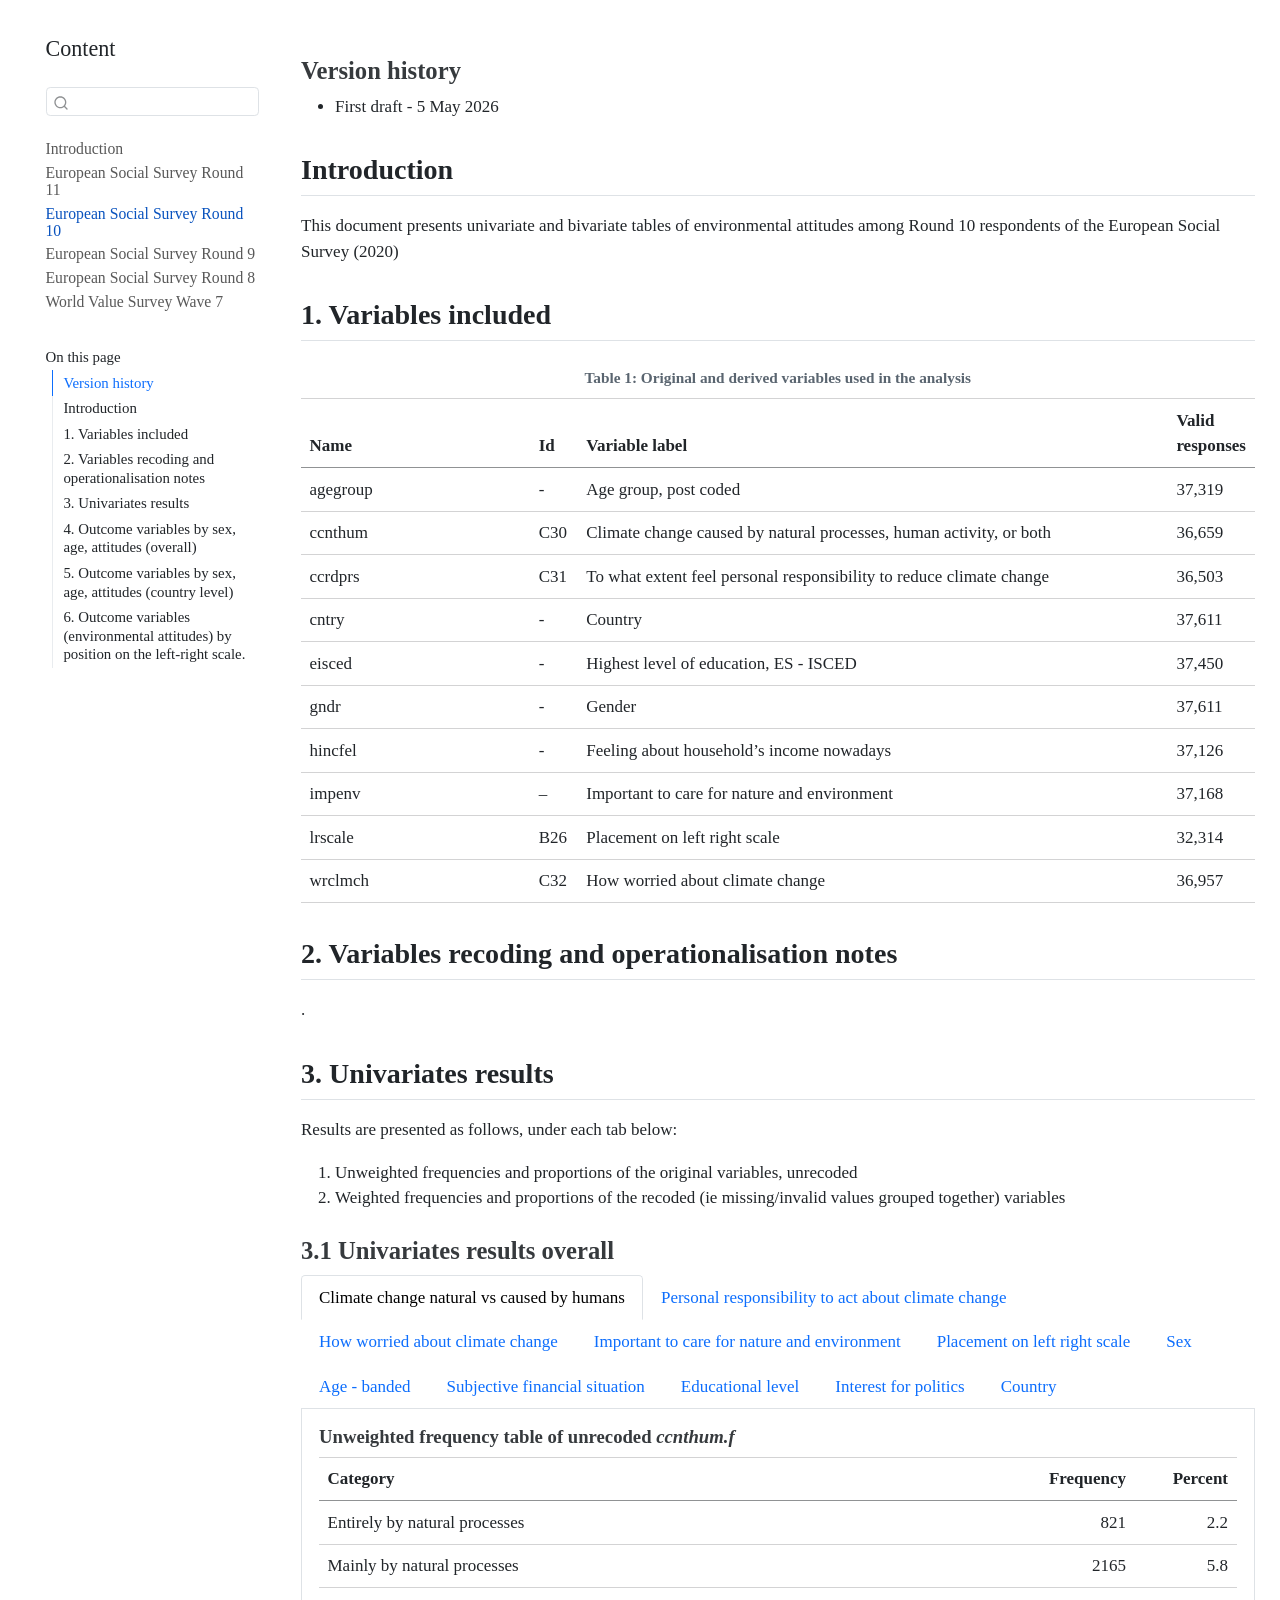
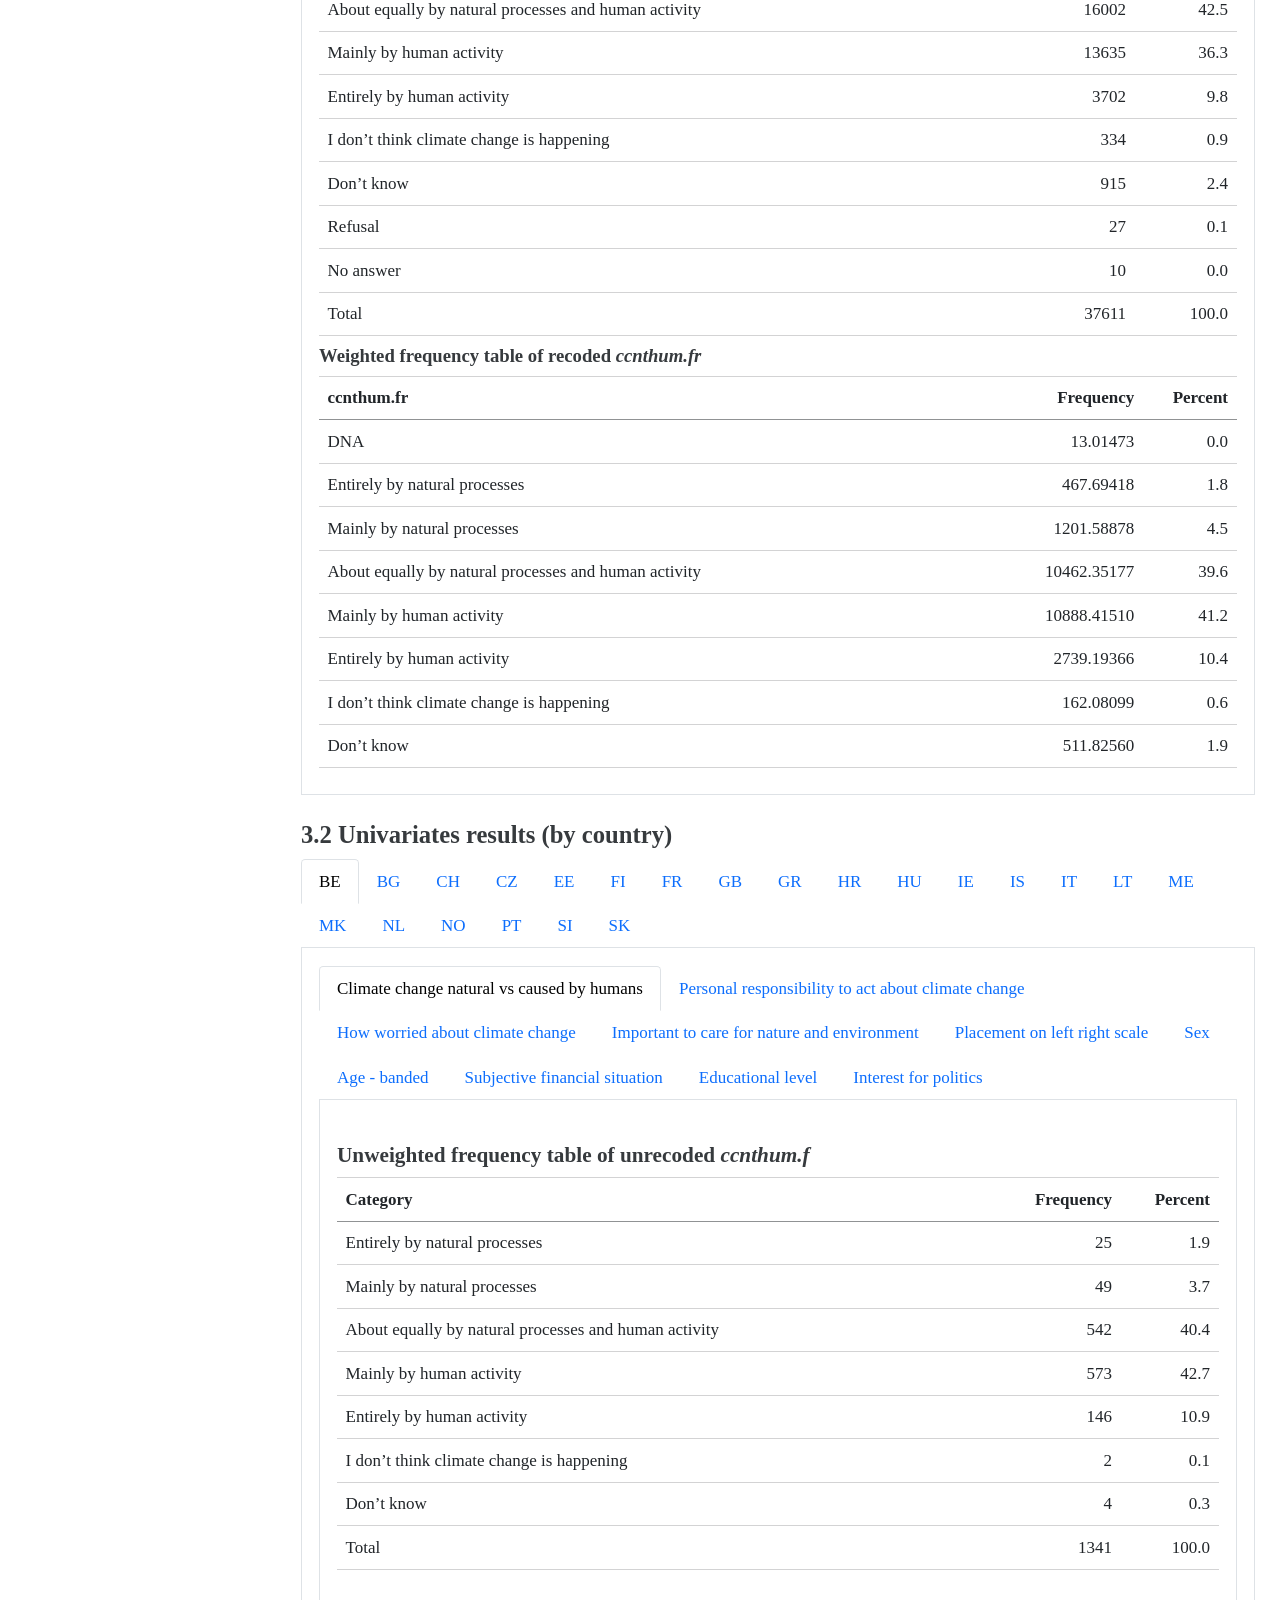
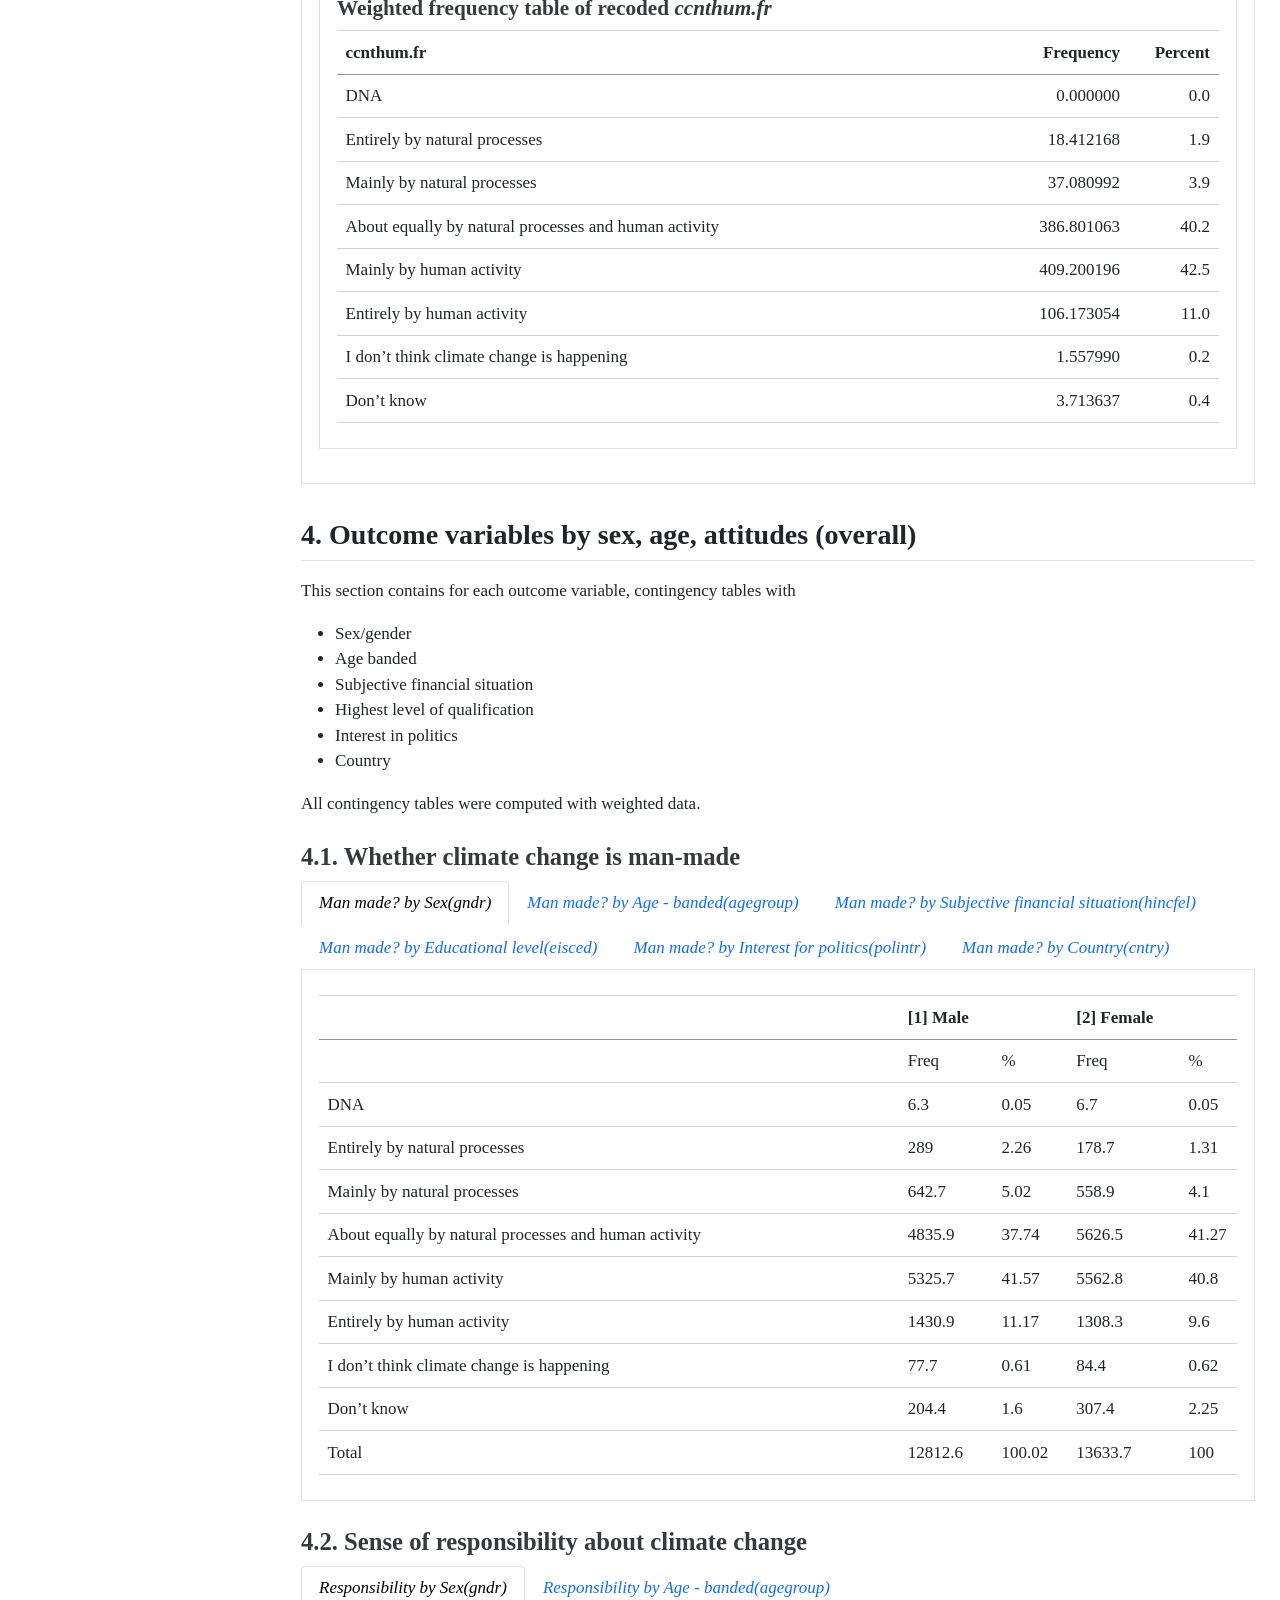
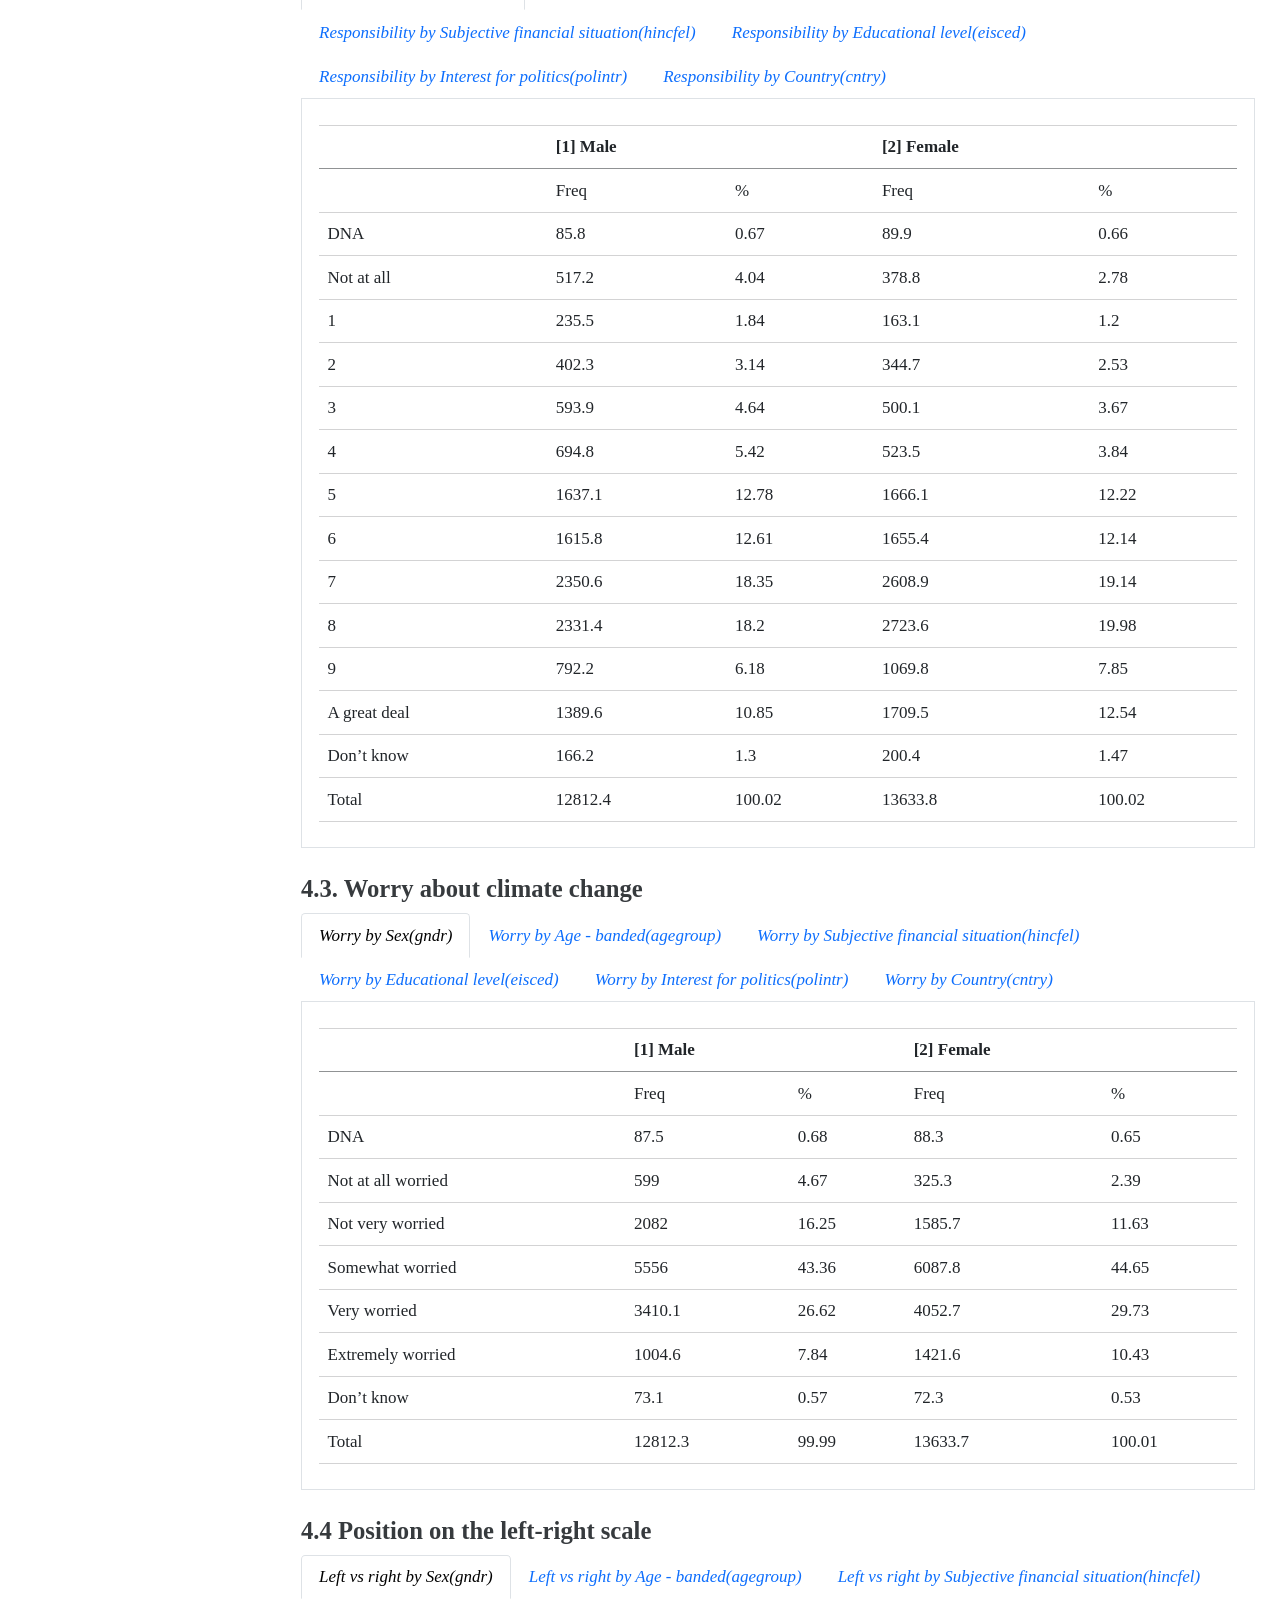
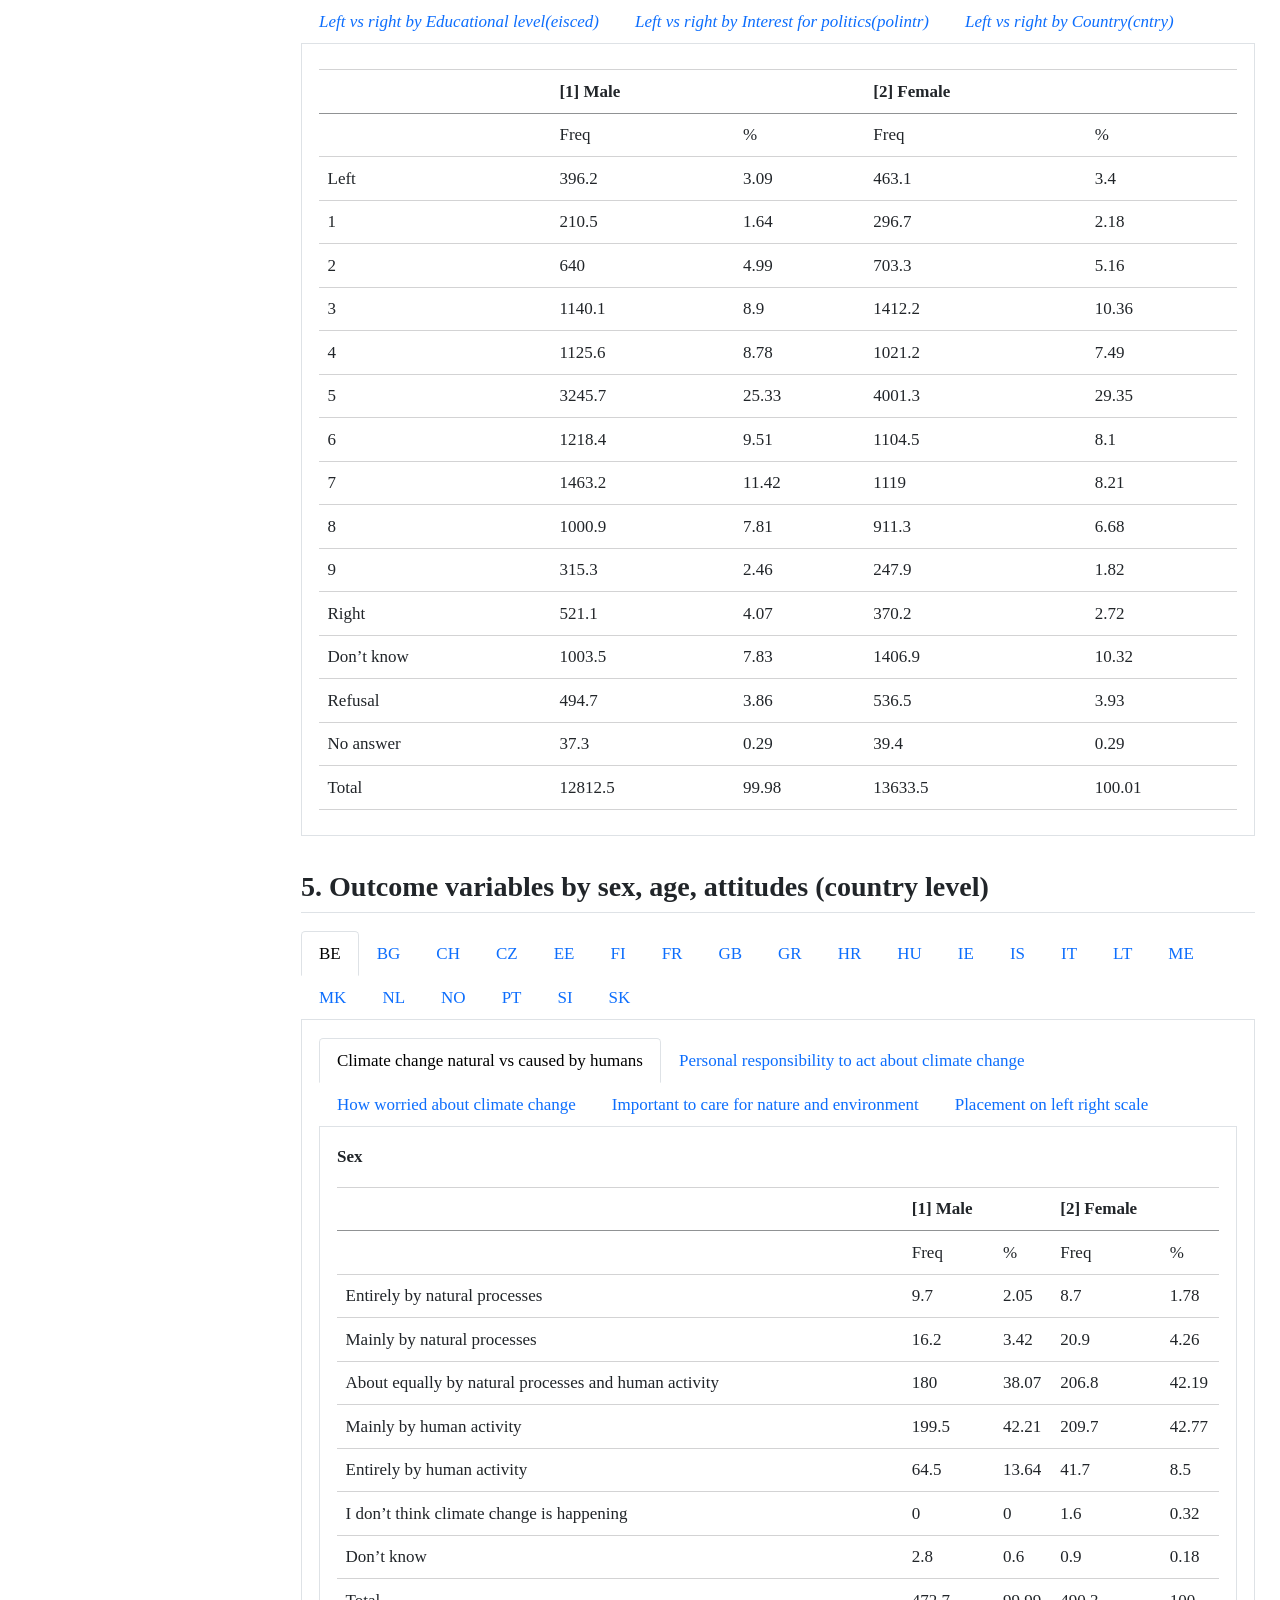
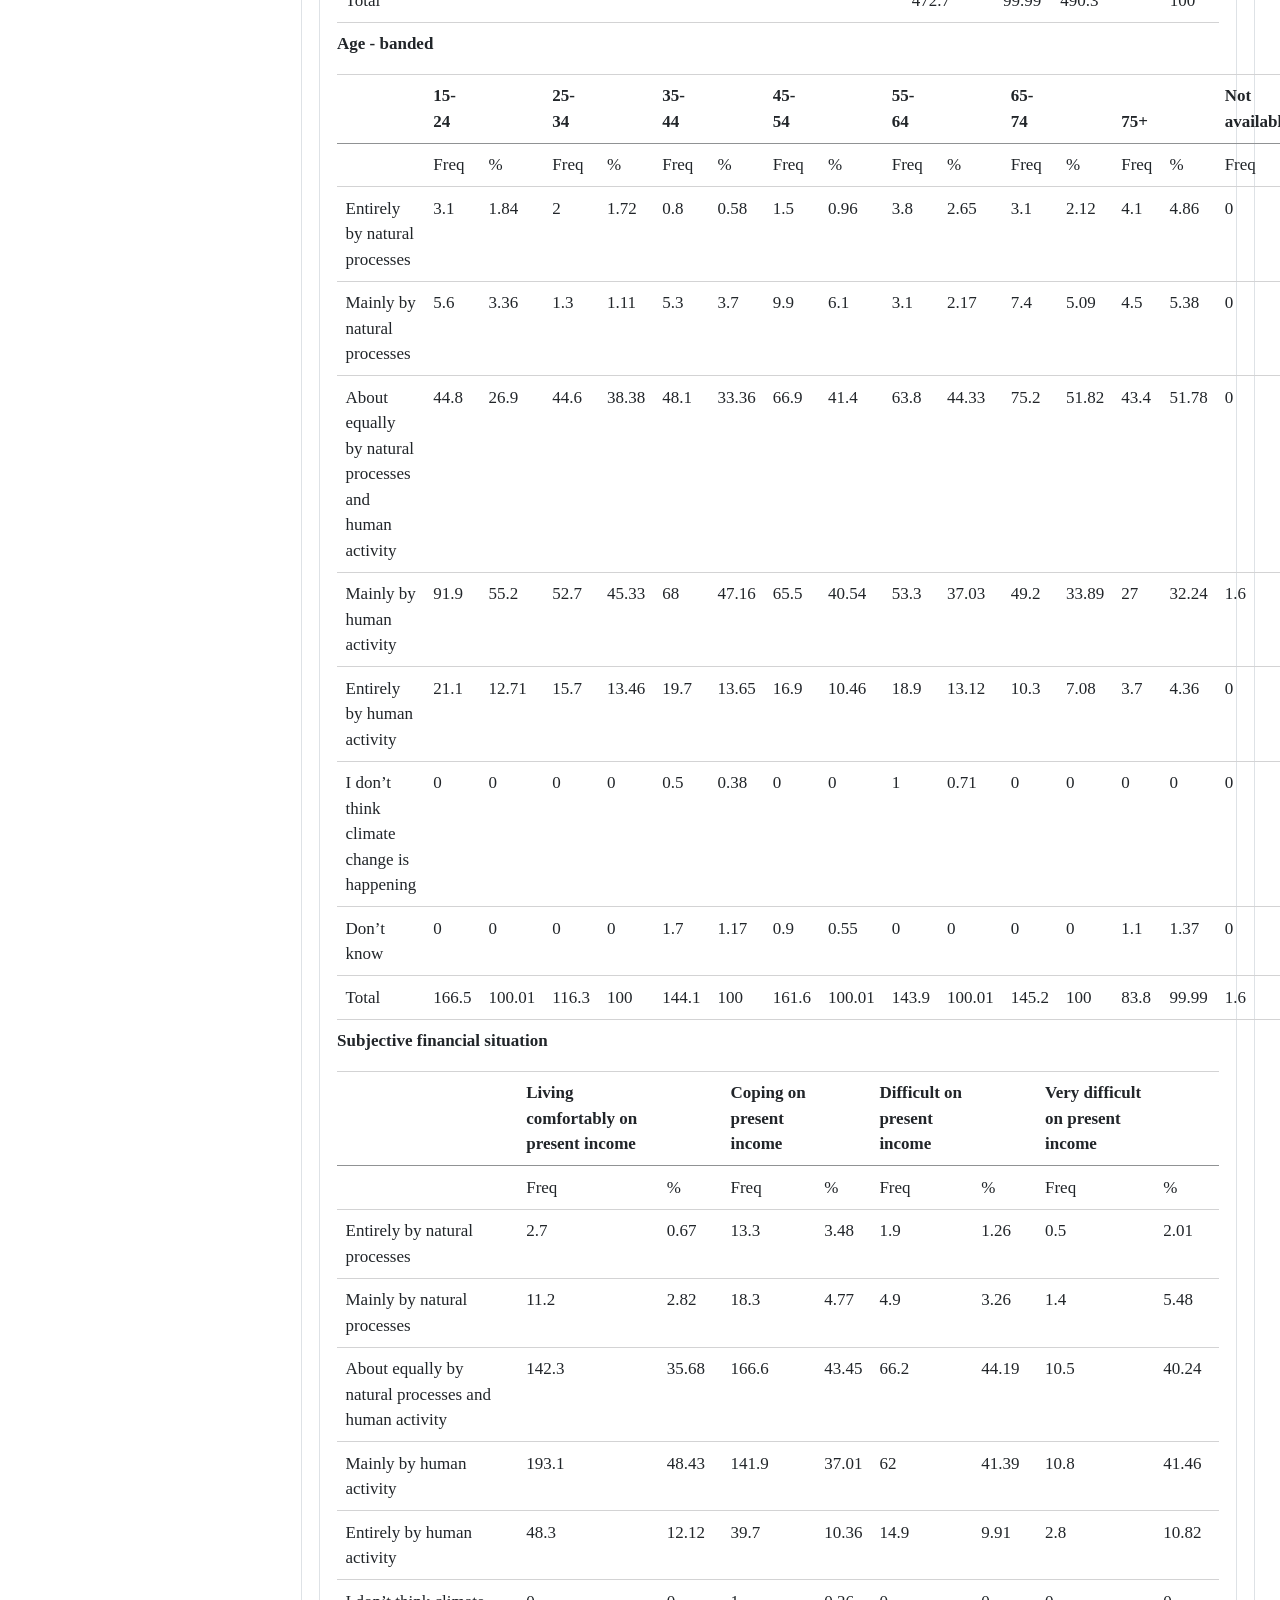
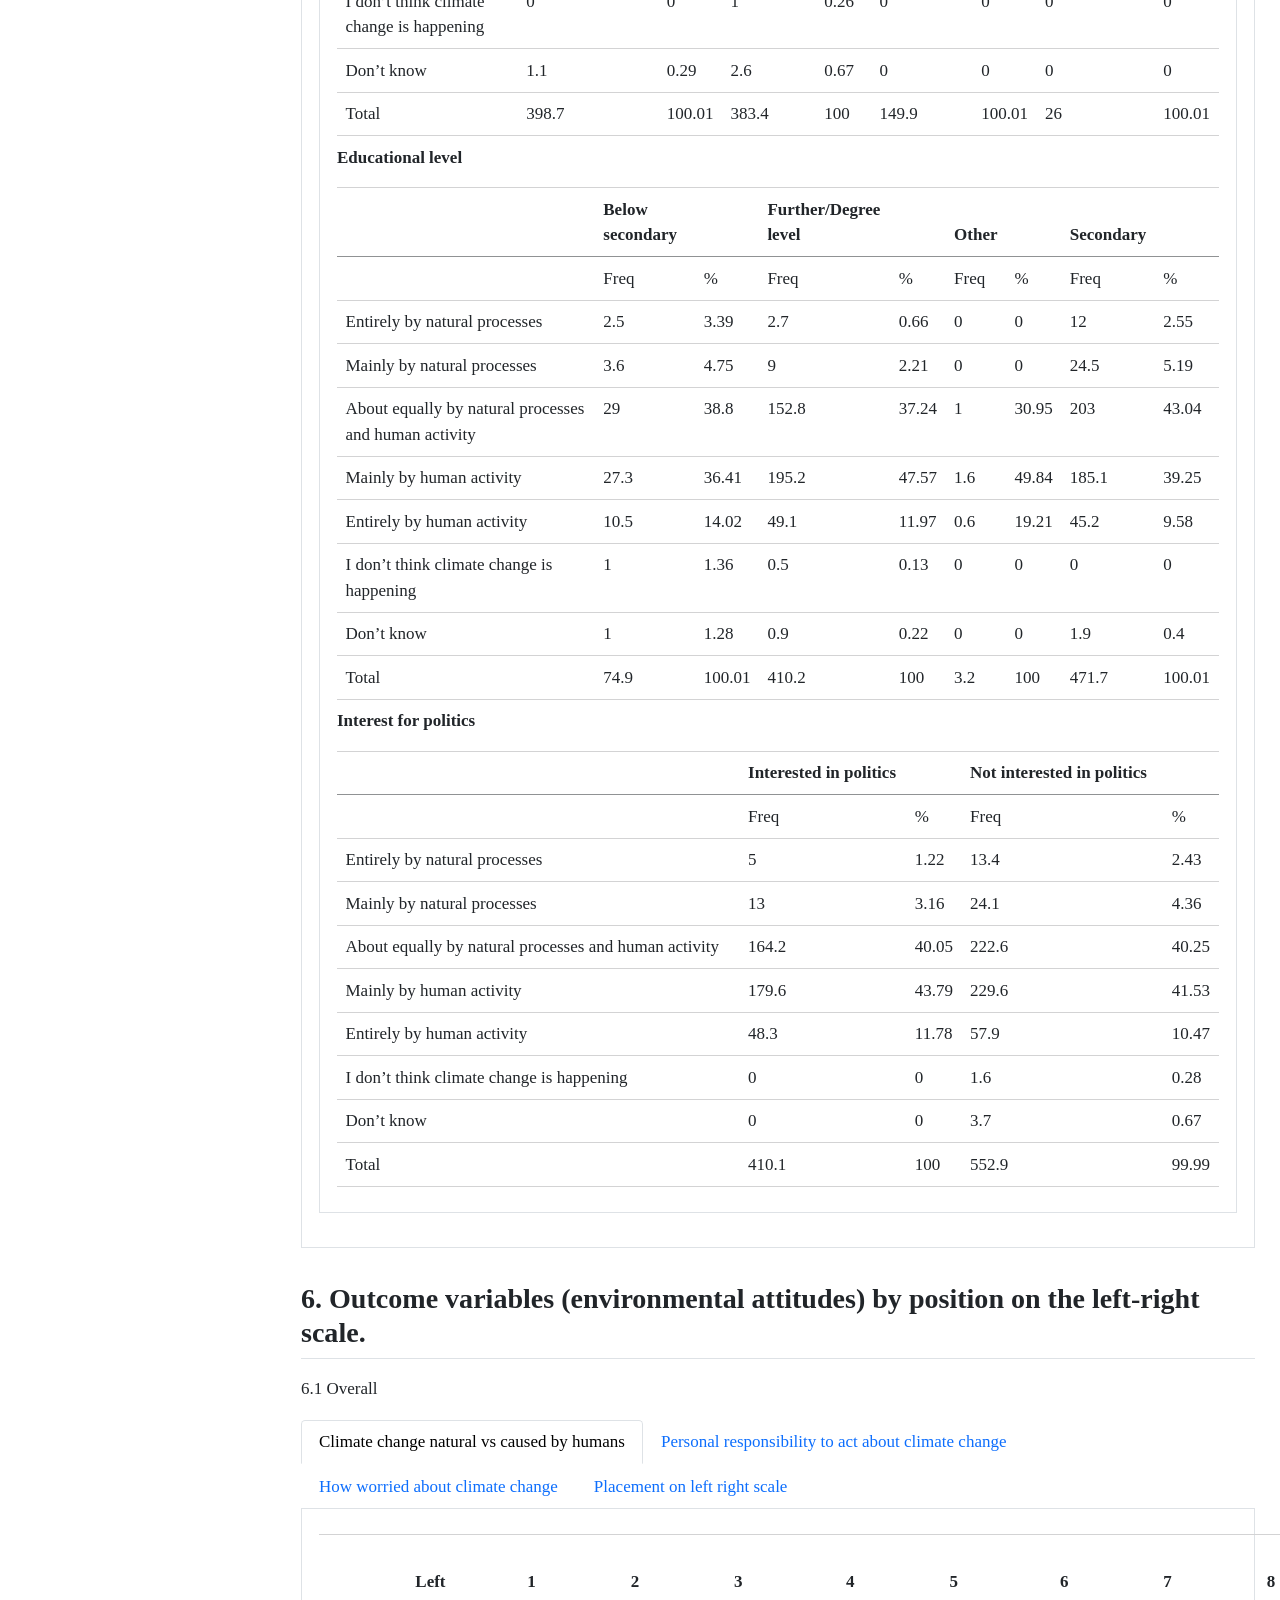
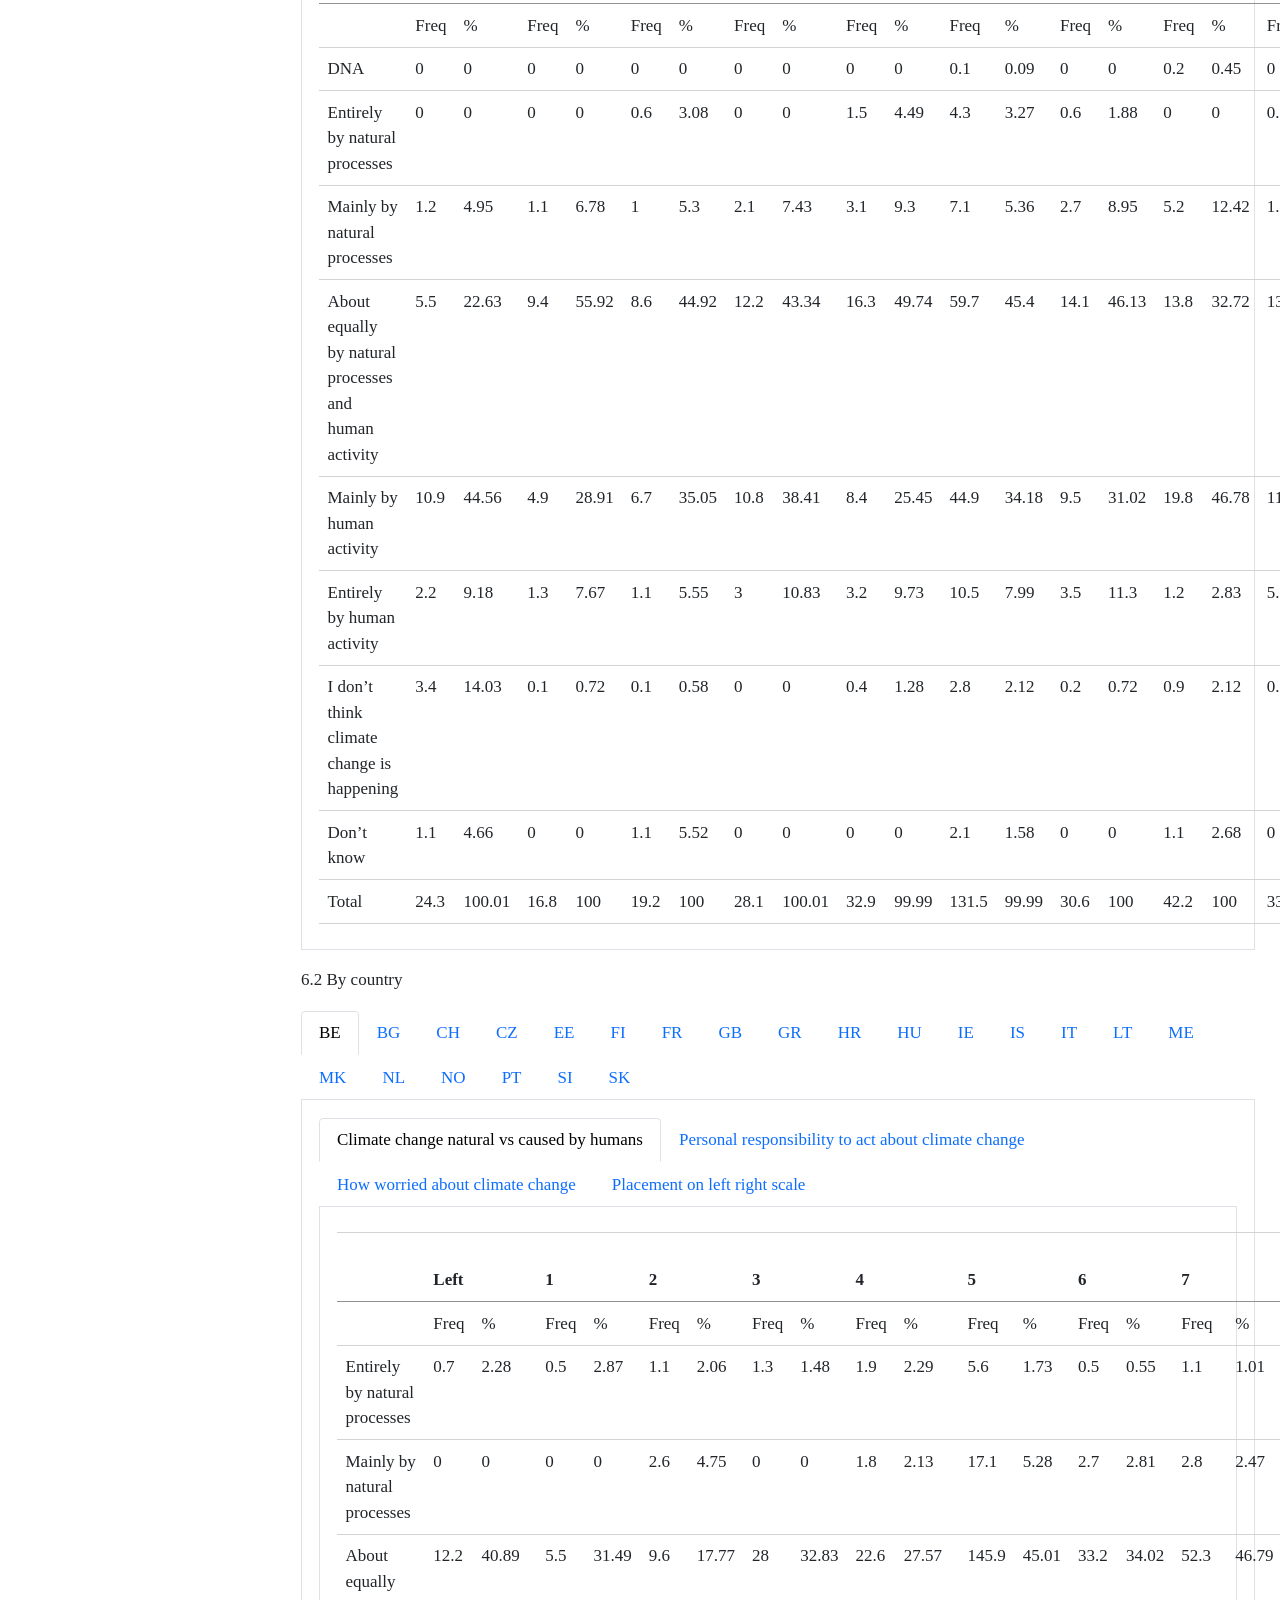
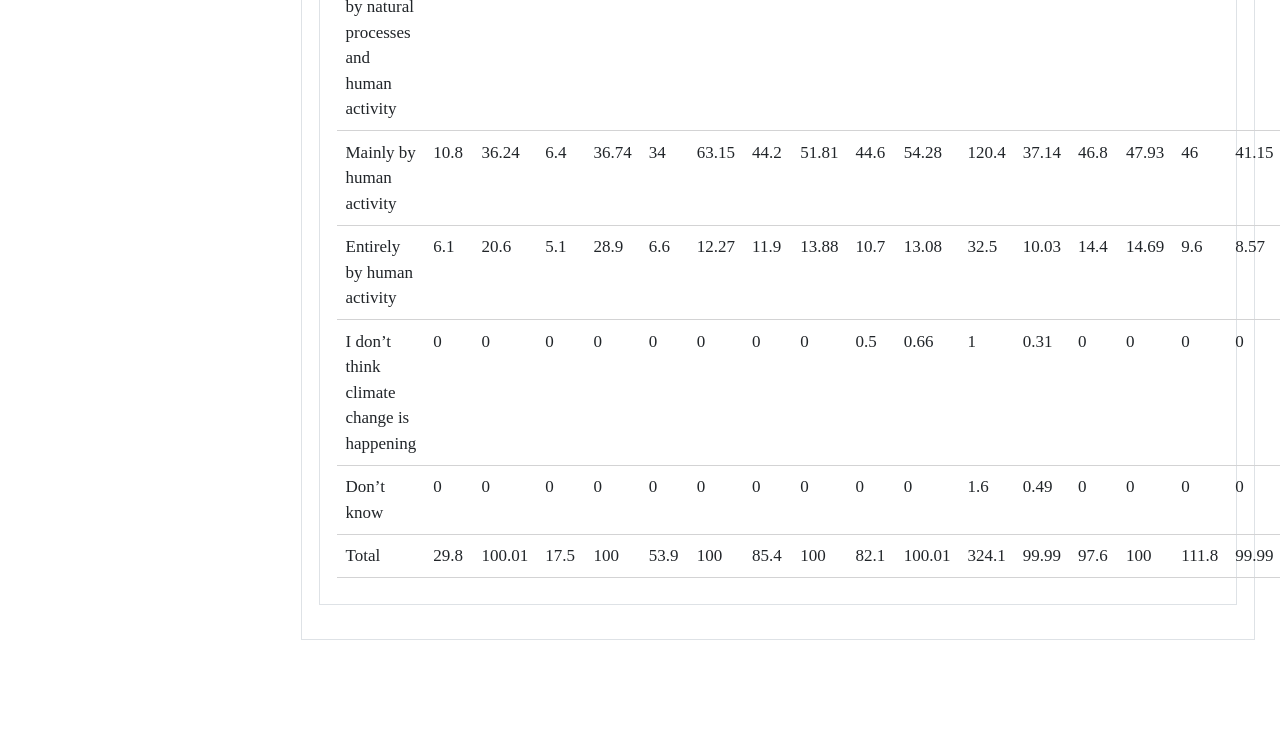
==== docs/ESS10.html @ 140e3fc5 "ESS r 8-10" ====
<!DOCTYPE html>
<html xmlns="http://www.w3.org/1999/xhtml" lang="en" xml:lang="en"><head>

<meta charset="utf-8">
<meta name="generator" content="quarto-1.8.27">

<meta name="viewport" content="width=device-width, initial-scale=1.0, user-scalable=yes">


<title>ess10 – Environmental attitudes   exploratory analysis</title>
<style>
code{white-space: pre-wrap;}
span.smallcaps{font-variant: small-caps;}
div.columns{display: flex; gap: min(4vw, 1.5em);}
div.column{flex: auto; overflow-x: auto;}
div.hanging-indent{margin-left: 1.5em; text-indent: -1.5em;}
ul.task-list{list-style: none;}
ul.task-list li input[type="checkbox"] {
width: 0.8em;
margin: 0 0.8em 0.2em -1em;  vertical-align: middle;
}
</style>


<script>const headroomChanged = new CustomEvent("quarto-hrChanged", {
  detail: {},
  bubbles: true,
  cancelable: false,
  composed: false,
});

const announceDismiss = () => {
  const annEl = window.document.getElementById("quarto-announcement");
  if (annEl) {
    annEl.remove();

    const annId = annEl.getAttribute("data-announcement-id");
    window.localStorage.setItem(`quarto-announce-${annId}`, "true");
  }
};

const announceRegister = () => {
  const annEl = window.document.getElementById("quarto-announcement");
  if (annEl) {
    const annId = annEl.getAttribute("data-announcement-id");
    const isDismissed =
      window.localStorage.getItem(`quarto-announce-${annId}`) || false;
    if (isDismissed) {
      announceDismiss();
      return;
    } else {
      annEl.classList.remove("hidden");
    }

    const actionEl = annEl.querySelector(".quarto-announcement-action");
    if (actionEl) {
      actionEl.addEventListener("click", function (e) {
        e.preventDefault();
        // Hide the bar immediately
        announceDismiss();
      });
    }
  }
};

window.document.addEventListener("DOMContentLoaded", function () {
  let init = false;

  announceRegister();

  // Manage the back to top button, if one is present.
  let lastScrollTop = window.pageYOffset || document.documentElement.scrollTop;
  const scrollDownBuffer = 5;
  const scrollUpBuffer = 35;
  const btn = document.getElementById("quarto-back-to-top");
  const hideBackToTop = () => {
    btn.style.display = "none";
  };
  const showBackToTop = () => {
    btn.style.display = "inline-block";
  };
  if (btn) {
    window.document.addEventListener(
      "scroll",
      function () {
        const currentScrollTop =
          window.pageYOffset || document.documentElement.scrollTop;

        // Shows and hides the button 'intelligently' as the user scrolls
        if (currentScrollTop - scrollDownBuffer > lastScrollTop) {
          hideBackToTop();
          lastScrollTop = currentScrollTop <= 0 ? 0 : currentScrollTop;
        } else if (currentScrollTop < lastScrollTop - scrollUpBuffer) {
          showBackToTop();
          lastScrollTop = currentScrollTop <= 0 ? 0 : currentScrollTop;
        }

        // Show the button at the bottom, hides it at the top
        if (currentScrollTop <= 0) {
          hideBackToTop();
        } else if (
          window.innerHeight + currentScrollTop >=
          document.body.offsetHeight
        ) {
          showBackToTop();
        }
      },
      false
    );
  }

  function throttle(func, wait) {
    var timeout;
    return function () {
      const context = this;
      const args = arguments;
      const later = function () {
        clearTimeout(timeout);
        timeout = null;
        func.apply(context, args);
      };

      if (!timeout) {
        timeout = setTimeout(later, wait);
      }
    };
  }

  function headerOffset() {
    // Set an offset if there is are fixed top navbar
    const headerEl = window.document.querySelector("header.fixed-top");
    if (headerEl) {
      return headerEl.clientHeight;
    } else {
      return 0;
    }
  }

  function footerOffset() {
    const footerEl = window.document.querySelector("footer.footer");
    if (footerEl) {
      return footerEl.clientHeight;
    } else {
      return 0;
    }
  }

  function dashboardOffset() {
    const dashboardNavEl = window.document.getElementById(
      "quarto-dashboard-header"
    );
    if (dashboardNavEl !== null) {
      return dashboardNavEl.clientHeight;
    } else {
      return 0;
    }
  }

  function updateDocumentOffsetWithoutAnimation() {
    updateDocumentOffset(false);
  }

  function updateDocumentOffset(animated) {
    // set body offset
    const topOffset = headerOffset();
    const bodyOffset = topOffset + footerOffset() + dashboardOffset();
    const bodyEl = window.document.body;
    bodyEl.setAttribute("data-bs-offset", topOffset);
    bodyEl.style.paddingTop = topOffset + "px";

    // deal with sidebar offsets
    const sidebars = window.document.querySelectorAll(
      ".sidebar, .headroom-target"
    );
    sidebars.forEach((sidebar) => {
      if (!animated) {
        sidebar.classList.add("notransition");
        // Remove the no transition class after the animation has time to complete
        setTimeout(function () {
          sidebar.classList.remove("notransition");
        }, 201);
      }

      if (window.Headroom && sidebar.classList.contains("sidebar-unpinned")) {
        sidebar.style.top = "0";
        sidebar.style.maxHeight = "100vh";
      } else {
        sidebar.style.top = topOffset + "px";
        sidebar.style.maxHeight = "calc(100vh - " + topOffset + "px)";
      }
    });

    // allow space for footer
    const mainContainer = window.document.querySelector(".quarto-container");
    if (mainContainer) {
      mainContainer.style.minHeight = "calc(100vh - " + bodyOffset + "px)";
    }

    // link offset
    let linkStyle = window.document.querySelector("#quarto-target-style");
    if (!linkStyle) {
      linkStyle = window.document.createElement("style");
      linkStyle.setAttribute("id", "quarto-target-style");
      window.document.head.appendChild(linkStyle);
    }
    while (linkStyle.firstChild) {
      linkStyle.removeChild(linkStyle.firstChild);
    }
    if (topOffset > 0) {
      linkStyle.appendChild(
        window.document.createTextNode(`
      section:target::before {
        content: "";
        display: block;
        height: ${topOffset}px;
        margin: -${topOffset}px 0 0;
      }`)
      );
    }
    if (init) {
      window.dispatchEvent(headroomChanged);
    }
    init = true;
  }

  // initialize headroom
  var header = window.document.querySelector("#quarto-header");
  if (header && window.Headroom) {
    const headroom = new window.Headroom(header, {
      tolerance: 5,
      onPin: function () {
        const sidebars = window.document.querySelectorAll(
          ".sidebar, .headroom-target"
        );
        sidebars.forEach((sidebar) => {
          sidebar.classList.remove("sidebar-unpinned");
        });
        updateDocumentOffset();
      },
      onUnpin: function () {
        const sidebars = window.document.querySelectorAll(
          ".sidebar, .headroom-target"
        );
        sidebars.forEach((sidebar) => {
          sidebar.classList.add("sidebar-unpinned");
        });
        updateDocumentOffset();
      },
    });
    headroom.init();

    let frozen = false;
    window.quartoToggleHeadroom = function () {
      if (frozen) {
        headroom.unfreeze();
        frozen = false;
      } else {
        headroom.freeze();
        frozen = true;
      }
    };
  }

  window.addEventListener(
    "hashchange",
    function (e) {
      if (
        getComputedStyle(document.documentElement).scrollBehavior !== "smooth"
      ) {
        window.scrollTo(0, window.pageYOffset - headerOffset());
      }
    },
    false
  );

  // Observe size changed for the header
  const headerEl = window.document.querySelector("header.fixed-top");
  if (headerEl && window.ResizeObserver) {
    const observer = new window.ResizeObserver(() => {
      setTimeout(updateDocumentOffsetWithoutAnimation, 0);
    });
    observer.observe(headerEl, {
      attributes: true,
      childList: true,
      characterData: true,
    });
  } else {
    window.addEventListener(
      "resize",
      throttle(updateDocumentOffsetWithoutAnimation, 50)
    );
  }
  setTimeout(updateDocumentOffsetWithoutAnimation, 250);

  // fixup index.html links if we aren't on the filesystem
  if (window.location.protocol !== "file:") {
    const links = window.document.querySelectorAll("a");
    for (let i = 0; i < links.length; i++) {
      if (links[i].href) {
        links[i].dataset.originalHref = links[i].href;
        links[i].href = links[i].href.replace(/\/index\.html/, "/");
      }
    }

    // Fixup any sharing links that require urls
    // Append url to any sharing urls
    const sharingLinks = window.document.querySelectorAll(
      "a.sidebar-tools-main-item, a.quarto-navigation-tool, a.quarto-navbar-tools, a.quarto-navbar-tools-item"
    );
    for (let i = 0; i < sharingLinks.length; i++) {
      const sharingLink = sharingLinks[i];
      const href = sharingLink.getAttribute("href");
      if (href) {
        sharingLink.setAttribute(
          "href",
          href.replace("|url|", window.location.href)
        );
      }
    }

    // Scroll the active navigation item into view, if necessary
    const navSidebar = window.document.querySelector("nav#quarto-sidebar");
    if (navSidebar) {
      // Find the active item
      const activeItem = navSidebar.querySelector("li.sidebar-item a.active");
      if (activeItem) {
        // Wait for the scroll height and height to resolve by observing size changes on the
        // nav element that is scrollable
        const resizeObserver = new ResizeObserver((_entries) => {
          // The bottom of the element
          const elBottom = activeItem.offsetTop;
          const viewBottom = navSidebar.scrollTop + navSidebar.clientHeight;

          // The element height and scroll height are the same, then we are still loading
          if (viewBottom !== navSidebar.scrollHeight) {
            // Determine if the item isn't visible and scroll to it
            if (elBottom >= viewBottom) {
              navSidebar.scrollTop = elBottom;
            }

            // stop observing now since we've completed the scroll
            resizeObserver.unobserve(navSidebar);
          }
        });
        resizeObserver.observe(navSidebar);
      }
    }
  }
});
</script>
<script>/*!
 * headroom.js v0.12.0 - Give your page some headroom. Hide your header until you need it
 * Copyright (c) 2020 Nick Williams - http://wicky.nillia.ms/headroom.js
 * License: MIT
 */

!function(t,n){"object"==typeof exports&&"undefined"!=typeof module?module.exports=n():"function"==typeof define&&define.amd?define(n):(t=t||self).Headroom=n()}(this,function(){"use strict";function t(){return"undefined"!=typeof window}function d(t){return function(t){return t&&t.document&&function(t){return 9===t.nodeType}(t.document)}(t)?function(t){var n=t.document,o=n.body,s=n.documentElement;return{scrollHeight:function(){return Math.max(o.scrollHeight,s.scrollHeight,o.offsetHeight,s.offsetHeight,o.clientHeight,s.clientHeight)},height:function(){return t.innerHeight||s.clientHeight||o.clientHeight},scrollY:function(){return void 0!==t.pageYOffset?t.pageYOffset:(s||o.parentNode||o).scrollTop}}}(t):function(t){return{scrollHeight:function(){return Math.max(t.scrollHeight,t.offsetHeight,t.clientHeight)},height:function(){return Math.max(t.offsetHeight,t.clientHeight)},scrollY:function(){return t.scrollTop}}}(t)}function n(t,s,e){var n,o=function(){var n=!1;try{var t={get passive(){n=!0}};window.addEventListener("test",t,t),window.removeEventListener("test",t,t)}catch(t){n=!1}return n}(),i=!1,r=d(t),l=r.scrollY(),a={};function c(){var t=Math.round(r.scrollY()),n=r.height(),o=r.scrollHeight();a.scrollY=t,a.lastScrollY=l,a.direction=l<t?"down":"up",a.distance=Math.abs(t-l),a.isOutOfBounds=t<0||o<t+n,a.top=t<=s.offset[a.direction],a.bottom=o<=t+n,a.toleranceExceeded=a.distance>s.tolerance[a.direction],e(a),l=t,i=!1}function h(){i||(i=!0,n=requestAnimationFrame(c))}var u=!!o&&{passive:!0,capture:!1};return t.addEventListener("scroll",h,u),c(),{destroy:function(){cancelAnimationFrame(n),t.removeEventListener("scroll",h,u)}}}function o(t){return t===Object(t)?t:{down:t,up:t}}function s(t,n){n=n||{},Object.assign(this,s.options,n),this.classes=Object.assign({},s.options.classes,n.classes),this.elem=t,this.tolerance=o(this.tolerance),this.offset=o(this.offset),this.initialised=!1,this.frozen=!1}return s.prototype={constructor:s,init:function(){return s.cutsTheMustard&&!this.initialised&&(this.addClass("initial"),this.initialised=!0,setTimeout(function(t){t.scrollTracker=n(t.scroller,{offset:t.offset,tolerance:t.tolerance},t.update.bind(t))},100,this)),this},destroy:function(){this.initialised=!1,Object.keys(this.classes).forEach(this.removeClass,this),this.scrollTracker.destroy()},unpin:function(){!this.hasClass("pinned")&&this.hasClass("unpinned")||(this.addClass("unpinned"),this.removeClass("pinned"),this.onUnpin&&this.onUnpin.call(this))},pin:function(){this.hasClass("unpinned")&&(this.addClass("pinned"),this.removeClass("unpinned"),this.onPin&&this.onPin.call(this))},freeze:function(){this.frozen=!0,this.addClass("frozen")},unfreeze:function(){this.frozen=!1,this.removeClass("frozen")},top:function(){this.hasClass("top")||(this.addClass("top"),this.removeClass("notTop"),this.onTop&&this.onTop.call(this))},notTop:function(){this.hasClass("notTop")||(this.addClass("notTop"),this.removeClass("top"),this.onNotTop&&this.onNotTop.call(this))},bottom:function(){this.hasClass("bottom")||(this.addClass("bottom"),this.removeClass("notBottom"),this.onBottom&&this.onBottom.call(this))},notBottom:function(){this.hasClass("notBottom")||(this.addClass("notBottom"),this.removeClass("bottom"),this.onNotBottom&&this.onNotBottom.call(this))},shouldUnpin:function(t){return"down"===t.direction&&!t.top&&t.toleranceExceeded},shouldPin:function(t){return"up"===t.direction&&t.toleranceExceeded||t.top},addClass:function(t){this.elem.classList.add.apply(this.elem.classList,this.classes[t].split(" "))},removeClass:function(t){this.elem.classList.remove.apply(this.elem.classList,this.classes[t].split(" "))},hasClass:function(t){return this.classes[t].split(" ").every(function(t){return this.classList.contains(t)},this.elem)},update:function(t){t.isOutOfBounds||!0!==this.frozen&&(t.top?this.top():this.notTop(),t.bottom?this.bottom():this.notBottom(),this.shouldUnpin(t)?this.unpin():this.shouldPin(t)&&this.pin())}},s.options={tolerance:{up:0,down:0},offset:0,scroller:t()?window:null,classes:{frozen:"headroom--frozen",pinned:"headroom--pinned",unpinned:"headroom--unpinned",top:"headroom--top",notTop:"headroom--not-top",bottom:"headroom--bottom",notBottom:"headroom--not-bottom",initial:"headroom"}},s.cutsTheMustard=!!(t()&&function(){}.bind&&"classList"in document.documentElement&&Object.assign&&Object.keys&&requestAnimationFrame),s});
</script>
<script>/*!
 * clipboard.js v2.0.11
 * https://clipboardjs.com/
 *
 * Licensed MIT © Zeno Rocha
 */
!function(t,e){"object"==typeof exports&&"object"==typeof module?module.exports=e():"function"==typeof define&&define.amd?define([],e):"object"==typeof exports?exports.ClipboardJS=e():t.ClipboardJS=e()}(this,function(){return n={686:function(t,e,n){"use strict";n.d(e,{default:function(){return b}});var e=n(279),i=n.n(e),e=n(370),u=n.n(e),e=n(817),r=n.n(e);function c(t){try{return document.execCommand(t)}catch(t){return}}var a=function(t){t=r()(t);return c("cut"),t};function o(t,e){var n,o,t=(n=t,o="rtl"===document.documentElement.getAttribute("dir"),(t=document.createElement("textarea")).style.fontSize="12pt",t.style.border="0",t.style.padding="0",t.style.margin="0",t.style.position="absolute",t.style[o?"right":"left"]="-9999px",o=window.pageYOffset||document.documentElement.scrollTop,t.style.top="".concat(o,"px"),t.setAttribute("readonly",""),t.value=n,t);return e.container.appendChild(t),e=r()(t),c("copy"),t.remove(),e}var f=function(t){var e=1<arguments.length&&void 0!==arguments[1]?arguments[1]:{container:document.body},n="";return"string"==typeof t?n=o(t,e):t instanceof HTMLInputElement&&!["text","search","url","tel","password"].includes(null==t?void 0:t.type)?n=o(t.value,e):(n=r()(t),c("copy")),n};function l(t){return(l="function"==typeof Symbol&&"symbol"==typeof Symbol.iterator?function(t){return typeof t}:function(t){return t&&"function"==typeof Symbol&&t.constructor===Symbol&&t!==Symbol.prototype?"symbol":typeof t})(t)}var s=function(){var t=0<arguments.length&&void 0!==arguments[0]?arguments[0]:{},e=t.action,n=void 0===e?"copy":e,o=t.container,e=t.target,t=t.text;if("copy"!==n&&"cut"!==n)throw new Error('Invalid "action" value, use either "copy" or "cut"');if(void 0!==e){if(!e||"object"!==l(e)||1!==e.nodeType)throw new Error('Invalid "target" value, use a valid Element');if("copy"===n&&e.hasAttribute("disabled"))throw new Error('Invalid "target" attribute. Please use "readonly" instead of "disabled" attribute');if("cut"===n&&(e.hasAttribute("readonly")||e.hasAttribute("disabled")))throw new Error('Invalid "target" attribute. You can\'t cut text from elements with "readonly" or "disabled" attributes')}return t?f(t,{container:o}):e?"cut"===n?a(e):f(e,{container:o}):void 0};function p(t){return(p="function"==typeof Symbol&&"symbol"==typeof Symbol.iterator?function(t){return typeof t}:function(t){return t&&"function"==typeof Symbol&&t.constructor===Symbol&&t!==Symbol.prototype?"symbol":typeof t})(t)}function d(t,e){for(var n=0;n<e.length;n++){var o=e[n];o.enumerable=o.enumerable||!1,o.configurable=!0,"value"in o&&(o.writable=!0),Object.defineProperty(t,o.key,o)}}function y(t,e){return(y=Object.setPrototypeOf||function(t,e){return t.__proto__=e,t})(t,e)}function h(n){var o=function(){if("undefined"==typeof Reflect||!Reflect.construct)return!1;if(Reflect.construct.sham)return!1;if("function"==typeof Proxy)return!0;try{return Date.prototype.toString.call(Reflect.construct(Date,[],function(){})),!0}catch(t){return!1}}();return function(){var t,e=v(n);return t=o?(t=v(this).constructor,Reflect.construct(e,arguments,t)):e.apply(this,arguments),e=this,!(t=t)||"object"!==p(t)&&"function"!=typeof t?function(t){if(void 0!==t)return t;throw new ReferenceError("this hasn't been initialised - super() hasn't been called")}(e):t}}function v(t){return(v=Object.setPrototypeOf?Object.getPrototypeOf:function(t){return t.__proto__||Object.getPrototypeOf(t)})(t)}function m(t,e){t="data-clipboard-".concat(t);if(e.hasAttribute(t))return e.getAttribute(t)}var b=function(){!function(t,e){if("function"!=typeof e&&null!==e)throw new TypeError("Super expression must either be null or a function");t.prototype=Object.create(e&&e.prototype,{constructor:{value:t,writable:!0,configurable:!0}}),e&&y(t,e)}(r,i());var t,e,n,o=h(r);function r(t,e){var n;return function(t){if(!(t instanceof r))throw new TypeError("Cannot call a class as a function")}(this),(n=o.call(this)).resolveOptions(e),n.listenClick(t),n}return t=r,n=[{key:"copy",value:function(t){var e=1<arguments.length&&void 0!==arguments[1]?arguments[1]:{container:document.body};return f(t,e)}},{key:"cut",value:function(t){return a(t)}},{key:"isSupported",value:function(){var t=0<arguments.length&&void 0!==arguments[0]?arguments[0]:["copy","cut"],t="string"==typeof t?[t]:t,e=!!document.queryCommandSupported;return t.forEach(function(t){e=e&&!!document.queryCommandSupported(t)}),e}}],(e=[{key:"resolveOptions",value:function(){var t=0<arguments.length&&void 0!==arguments[0]?arguments[0]:{};this.action="function"==typeof t.action?t.action:this.defaultAction,this.target="function"==typeof t.target?t.target:this.defaultTarget,this.text="function"==typeof t.text?t.text:this.defaultText,this.container="object"===p(t.container)?t.container:document.body}},{key:"listenClick",value:function(t){var e=this;this.listener=u()(t,"click",function(t){return e.onClick(t)})}},{key:"onClick",value:function(t){var e=t.delegateTarget||t.currentTarget,n=this.action(e)||"copy",t=s({action:n,container:this.container,target:this.target(e),text:this.text(e)});this.emit(t?"success":"error",{action:n,text:t,trigger:e,clearSelection:function(){e&&e.focus(),window.getSelection().removeAllRanges()}})}},{key:"defaultAction",value:function(t){return m("action",t)}},{key:"defaultTarget",value:function(t){t=m("target",t);if(t)return document.querySelector(t)}},{key:"defaultText",value:function(t){return m("text",t)}},{key:"destroy",value:function(){this.listener.destroy()}}])&&d(t.prototype,e),n&&d(t,n),r}()},828:function(t){var e;"undefined"==typeof Element||Element.prototype.matches||((e=Element.prototype).matches=e.matchesSelector||e.mozMatchesSelector||e.msMatchesSelector||e.oMatchesSelector||e.webkitMatchesSelector),t.exports=function(t,e){for(;t&&9!==t.nodeType;){if("function"==typeof t.matches&&t.matches(e))return t;t=t.parentNode}}},438:function(t,e,n){var u=n(828);function i(t,e,n,o,r){var i=function(e,n,t,o){return function(t){t.delegateTarget=u(t.target,n),t.delegateTarget&&o.call(e,t)}}.apply(this,arguments);return t.addEventListener(n,i,r),{destroy:function(){t.removeEventListener(n,i,r)}}}t.exports=function(t,e,n,o,r){return"function"==typeof t.addEventListener?i.apply(null,arguments):"function"==typeof n?i.bind(null,document).apply(null,arguments):("string"==typeof t&&(t=document.querySelectorAll(t)),Array.prototype.map.call(t,function(t){return i(t,e,n,o,r)}))}},879:function(t,n){n.node=function(t){return void 0!==t&&t instanceof HTMLElement&&1===t.nodeType},n.nodeList=function(t){var e=Object.prototype.toString.call(t);return void 0!==t&&("[object NodeList]"===e||"[object HTMLCollection]"===e)&&"length"in t&&(0===t.length||n.node(t[0]))},n.string=function(t){return"string"==typeof t||t instanceof String},n.fn=function(t){return"[object Function]"===Object.prototype.toString.call(t)}},370:function(t,e,n){var f=n(879),l=n(438);t.exports=function(t,e,n){if(!t&&!e&&!n)throw new Error("Missing required arguments");if(!f.string(e))throw new TypeError("Second argument must be a String");if(!f.fn(n))throw new TypeError("Third argument must be a Function");if(f.node(t))return c=e,a=n,(u=t).addEventListener(c,a),{destroy:function(){u.removeEventListener(c,a)}};if(f.nodeList(t))return o=t,r=e,i=n,Array.prototype.forEach.call(o,function(t){t.addEventListener(r,i)}),{destroy:function(){Array.prototype.forEach.call(o,function(t){t.removeEventListener(r,i)})}};if(f.string(t))return t=t,e=e,n=n,l(document.body,t,e,n);throw new TypeError("First argument must be a String, HTMLElement, HTMLCollection, or NodeList");var o,r,i,u,c,a}},817:function(t){t.exports=function(t){var e,n="SELECT"===t.nodeName?(t.focus(),t.value):"INPUT"===t.nodeName||"TEXTAREA"===t.nodeName?((e=t.hasAttribute("readonly"))||t.setAttribute("readonly",""),t.select(),t.setSelectionRange(0,t.value.length),e||t.removeAttribute("readonly"),t.value):(t.hasAttribute("contenteditable")&&t.focus(),n=window.getSelection(),(e=document.createRange()).selectNodeContents(t),n.removeAllRanges(),n.addRange(e),n.toString());return n}},279:function(t){function e(){}e.prototype={on:function(t,e,n){var o=this.e||(this.e={});return(o[t]||(o[t]=[])).push({fn:e,ctx:n}),this},once:function(t,e,n){var o=this;function r(){o.off(t,r),e.apply(n,arguments)}return r._=e,this.on(t,r,n)},emit:function(t){for(var e=[].slice.call(arguments,1),n=((this.e||(this.e={}))[t]||[]).slice(),o=0,r=n.length;o<r;o++)n[o].fn.apply(n[o].ctx,e);return this},off:function(t,e){var n=this.e||(this.e={}),o=n[t],r=[];if(o&&e)for(var i=0,u=o.length;i<u;i++)o[i].fn!==e&&o[i].fn._!==e&&r.push(o[i]);return r.length?n[t]=r:delete n[t],this}},t.exports=e,t.exports.TinyEmitter=e}},r={},o.n=function(t){var e=t&&t.__esModule?function(){return t.default}:function(){return t};return o.d(e,{a:e}),e},o.d=function(t,e){for(var n in e)o.o(e,n)&&!o.o(t,n)&&Object.defineProperty(t,n,{enumerable:!0,get:e[n]})},o.o=function(t,e){return Object.prototype.hasOwnProperty.call(t,e)},o(686).default;function o(t){if(r[t])return r[t].exports;var e=r[t]={exports:{}};return n[t](e,e.exports,o),e.exports}var n,r});</script>
<script>/*! @algolia/autocomplete-js 1.19.1 | MIT License | © Algolia, Inc. and contributors | https://github.com/algolia/autocomplete */
!function(e,t){"object"==typeof exports&&"undefined"!=typeof module?t(exports):"function"==typeof define&&define.amd?define(["exports"],t):t((e="undefined"!=typeof globalThis?globalThis:e||self)["@algolia/autocomplete-js"]={})}(this,(function(e){"use strict";function t(e,t){var n=Object.keys(e);if(Object.getOwnPropertySymbols){var r=Object.getOwnPropertySymbols(e);t&&(r=r.filter((function(t){return Object.getOwnPropertyDescriptor(e,t).enumerable}))),n.push.apply(n,r)}return n}function n(e){for(var n=1;n<arguments.length;n++){var r=null!=arguments[n]?arguments[n]:{};n%2?t(Object(r),!0).forEach((function(t){o(e,t,r[t])})):Object.getOwnPropertyDescriptors?Object.defineProperties(e,Object.getOwnPropertyDescriptors(r)):t(Object(r)).forEach((function(t){Object.defineProperty(e,t,Object.getOwnPropertyDescriptor(r,t))}))}return e}function r(e){return r="function"==typeof Symbol&&"symbol"==typeof Symbol.iterator?function(e){return typeof e}:function(e){return e&&"function"==typeof Symbol&&e.constructor===Symbol&&e!==Symbol.prototype?"symbol":typeof e},r(e)}function o(e,t,n){return(t=function(e){var t=function(e,t){if("object"!=typeof e||null===e)return e;var n=e[Symbol.toPrimitive];if(void 0!==n){var r=n.call(e,t||"default");if("object"!=typeof r)return r;throw new TypeError("@@toPrimitive must return a primitive value.")}return("string"===t?String:Number)(e)}(e,"string");return"symbol"==typeof t?t:String(t)}(t))in e?Object.defineProperty(e,t,{value:n,enumerable:!0,configurable:!0,writable:!0}):e[t]=n,e}function i(){return i=Object.assign?Object.assign.bind():function(e){for(var t=1;t<arguments.length;t++){var n=arguments[t];for(var r in n)Object.prototype.hasOwnProperty.call(n,r)&&(e[r]=n[r])}return e},i.apply(this,arguments)}function u(e,t){if(null==e)return{};var n,r,o=function(e,t){if(null==e)return{};var n,r,o={},i=Object.keys(e);for(r=0;r<i.length;r++)n=i[r],t.indexOf(n)>=0||(o[n]=e[n]);return o}(e,t);if(Object.getOwnPropertySymbols){var i=Object.getOwnPropertySymbols(e);for(r=0;r<i.length;r++)n=i[r],t.indexOf(n)>=0||Object.prototype.propertyIsEnumerable.call(e,n)&&(o[n]=e[n])}return o}function a(e,t){return function(e){if(Array.isArray(e))return e}(e)||function(e,t){var n=null==e?null:"undefined"!=typeof Symbol&&e[Symbol.iterator]||e["@@iterator"];if(null!=n){var r,o,i,u,a=[],l=!0,c=!1;try{if(i=(n=n.call(e)).next,0===t){if(Object(n)!==n)return;l=!1}else for(;!(l=(r=i.call(n)).done)&&(a.push(r.value),a.length!==t);l=!0);}catch(e){c=!0,o=e}finally{try{if(!l&&null!=n.return&&(u=n.return(),Object(u)!==u))return}finally{if(c)throw o}}return a}}(e,t)||c(e,t)||function(){throw new TypeError("Invalid attempt to destructure non-iterable instance.\nIn order to be iterable, non-array objects must have a [Symbol.iterator]() method.")}()}function l(e){return function(e){if(Array.isArray(e))return s(e)}(e)||function(e){if("undefined"!=typeof Symbol&&null!=e[Symbol.iterator]||null!=e["@@iterator"])return Array.from(e)}(e)||c(e)||function(){throw new TypeError("Invalid attempt to spread non-iterable instance.\nIn order to be iterable, non-array objects must have a [Symbol.iterator]() method.")}()}function c(e,t){if(e){if("string"==typeof e)return s(e,t);var n=Object.prototype.toString.call(e).slice(8,-1);return"Object"===n&&e.constructor&&(n=e.constructor.name),"Map"===n||"Set"===n?Array.from(e):"Arguments"===n||/^(?:Ui|I)nt(?:8|16|32)(?:Clamped)?Array$/.test(n)?s(e,t):void 0}}function s(e,t){(null==t||t>e.length)&&(t=e.length);for(var n=0,r=new Array(t);n<t;n++)r[n]=e[n];return r}function f(e){return{current:e}}function p(e,t){var n=void 0;return function(){for(var r=arguments.length,o=new Array(r),i=0;i<r;i++)o[i]=arguments[i];n&&clearTimeout(n),n=setTimeout((function(){return e.apply(void 0,o)}),t)}}function m(e){return e.reduce((function(e,t){return e.concat(t)}),[])}var v=0;function d(){return"autocomplete-".concat(v++)}function y(e,t){return t.reduce((function(e,t){return e&&e[t]}),e)}function b(e){return 0===e.collections.length?0:e.collections.reduce((function(e,t){return e+t.items.length}),0)}function g(e){return e!==Object(e)}function h(e,t){if(e===t)return!0;if(g(e)||g(t)||"function"==typeof e||"function"==typeof t)return e===t;if(Object.keys(e).length!==Object.keys(t).length)return!1;for(var n=0,r=Object.keys(e);n<r.length;n++){var o=r[n];if(!(o in t))return!1;if(!h(e[o],t[o]))return!1}return!0}var _=function(){};var O="1.19.1",S=[{segment:"autocomplete-core",version:O}];function j(e){var t=e.item,n=e.items,r=void 0===n?[]:n;return{index:t.__autocomplete_indexName,items:[t],positions:[1+r.findIndex((function(e){return e.objectID===t.objectID}))],queryID:t.__autocomplete_queryID,algoliaSource:["autocomplete"]}}function P(e,t){return function(e){if(Array.isArray(e))return e}(e)||function(e,t){var n=null==e?null:"undefined"!=typeof Symbol&&e[Symbol.iterator]||e["@@iterator"];if(null!=n){var r,o,i,u,a=[],l=!0,c=!1;try{if(i=(n=n.call(e)).next,0===t){if(Object(n)!==n)return;l=!1}else for(;!(l=(r=i.call(n)).done)&&(a.push(r.value),a.length!==t);l=!0);}catch(e){c=!0,o=e}finally{try{if(!l&&null!=n.return&&(u=n.return(),Object(u)!==u))return}finally{if(c)throw o}}return a}}(e,t)||function(e,t){if(!e)return;if("string"==typeof e)return w(e,t);var n=Object.prototype.toString.call(e).slice(8,-1);"Object"===n&&e.constructor&&(n=e.constructor.name);if("Map"===n||"Set"===n)return Array.from(e);if("Arguments"===n||/^(?:Ui|I)nt(?:8|16|32)(?:Clamped)?Array$/.test(n))return w(e,t)}(e,t)||function(){throw new TypeError("Invalid attempt to destructure non-iterable instance.\nIn order to be iterable, non-array objects must have a [Symbol.iterator]() method.")}()}function w(e,t){(null==t||t>e.length)&&(t=e.length);for(var n=0,r=new Array(t);n<t;n++)r[n]=e[n];return r}var I=["items"],A=["items"];function E(e){return E="function"==typeof Symbol&&"symbol"==typeof Symbol.iterator?function(e){return typeof e}:function(e){return e&&"function"==typeof Symbol&&e.constructor===Symbol&&e!==Symbol.prototype?"symbol":typeof e},E(e)}function D(e){return function(e){if(Array.isArray(e))return C(e)}(e)||function(e){if("undefined"!=typeof Symbol&&null!=e[Symbol.iterator]||null!=e["@@iterator"])return Array.from(e)}(e)||function(e,t){if(!e)return;if("string"==typeof e)return C(e,t);var n=Object.prototype.toString.call(e).slice(8,-1);"Object"===n&&e.constructor&&(n=e.constructor.name);if("Map"===n||"Set"===n)return Array.from(e);if("Arguments"===n||/^(?:Ui|I)nt(?:8|16|32)(?:Clamped)?Array$/.test(n))return C(e,t)}(e)||function(){throw new TypeError("Invalid attempt to spread non-iterable instance.\nIn order to be iterable, non-array objects must have a [Symbol.iterator]() method.")}()}function C(e,t){(null==t||t>e.length)&&(t=e.length);for(var n=0,r=new Array(t);n<t;n++)r[n]=e[n];return r}function k(e,t){if(null==e)return{};var n,r,o=function(e,t){if(null==e)return{};var n,r,o={},i=Object.keys(e);for(r=0;r<i.length;r++)n=i[r],t.indexOf(n)>=0||(o[n]=e[n]);return o}(e,t);if(Object.getOwnPropertySymbols){var i=Object.getOwnPropertySymbols(e);for(r=0;r<i.length;r++)n=i[r],t.indexOf(n)>=0||Object.prototype.propertyIsEnumerable.call(e,n)&&(o[n]=e[n])}return o}function x(e,t){var n=Object.keys(e);if(Object.getOwnPropertySymbols){var r=Object.getOwnPropertySymbols(e);t&&(r=r.filter((function(t){return Object.getOwnPropertyDescriptor(e,t).enumerable}))),n.push.apply(n,r)}return n}function N(e){for(var t=1;t<arguments.length;t++){var n=null!=arguments[t]?arguments[t]:{};t%2?x(Object(n),!0).forEach((function(t){T(e,t,n[t])})):Object.getOwnPropertyDescriptors?Object.defineProperties(e,Object.getOwnPropertyDescriptors(n)):x(Object(n)).forEach((function(t){Object.defineProperty(e,t,Object.getOwnPropertyDescriptor(n,t))}))}return e}function T(e,t,n){return(t=function(e){var t=function(e,t){if("object"!==E(e)||null===e)return e;var n=e[Symbol.toPrimitive];if(void 0!==n){var r=n.call(e,t||"default");if("object"!==E(r))return r;throw new TypeError("@@toPrimitive must return a primitive value.")}return("string"===t?String:Number)(e)}(e,"string");return"symbol"===E(t)?t:String(t)}(t))in e?Object.defineProperty(e,t,{value:n,enumerable:!0,configurable:!0,writable:!0}):e[t]=n,e}function q(e){for(var t=arguments.length>1&&void 0!==arguments[1]?arguments[1]:20,n=[],r=0;r<e.objectIDs.length;r+=t)n.push(N(N({},e),{},{objectIDs:e.objectIDs.slice(r,r+t)}));return n}function B(e){return e.map((function(e){var t=e.items,n=k(e,I);return N(N({},n),{},{objectIDs:(null==t?void 0:t.map((function(e){return e.objectID})))||n.objectIDs})}))}function R(e){var t,n,r,o=(t=P((e.version||"").split(".").map(Number),2),n=t[0],r=t[1],n>=3||2===n&&r>=4||1===n&&r>=10);function i(t,n,r){if(o&&void 0!==r){var i=r[0].__autocomplete_algoliaCredentials,u={"X-Algolia-Application-Id":i.appId,"X-Algolia-API-Key":i.apiKey};e.apply(void 0,[t].concat(D(n),[{headers:u}]))}else e.apply(void 0,[t].concat(D(n)))}return{init:function(t,n){e("init",{appId:t,apiKey:n})},setAuthenticatedUserToken:function(t){e("setAuthenticatedUserToken",t)},setUserToken:function(t){e("setUserToken",t)},clickedObjectIDsAfterSearch:function(){for(var e=arguments.length,t=new Array(e),n=0;n<e;n++)t[n]=arguments[n];t.length>0&&i("clickedObjectIDsAfterSearch",B(t),t[0].items)},clickedObjectIDs:function(){for(var e=arguments.length,t=new Array(e),n=0;n<e;n++)t[n]=arguments[n];t.length>0&&i("clickedObjectIDs",B(t),t[0].items)},clickedFilters:function(){for(var t=arguments.length,n=new Array(t),r=0;r<t;r++)n[r]=arguments[r];n.length>0&&e.apply(void 0,["clickedFilters"].concat(n))},convertedObjectIDsAfterSearch:function(){for(var e=arguments.length,t=new Array(e),n=0;n<e;n++)t[n]=arguments[n];t.length>0&&i("convertedObjectIDsAfterSearch",B(t),t[0].items)},convertedObjectIDs:function(){for(var e=arguments.length,t=new Array(e),n=0;n<e;n++)t[n]=arguments[n];t.length>0&&i("convertedObjectIDs",B(t),t[0].items)},convertedFilters:function(){for(var t=arguments.length,n=new Array(t),r=0;r<t;r++)n[r]=arguments[r];n.length>0&&e.apply(void 0,["convertedFilters"].concat(n))},viewedObjectIDs:function(){for(var e=arguments.length,t=new Array(e),n=0;n<e;n++)t[n]=arguments[n];t.length>0&&t.reduce((function(e,t){var n=t.items,r=k(t,A);return[].concat(D(e),D(q(N(N({},r),{},{objectIDs:(null==n?void 0:n.map((function(e){return e.objectID})))||r.objectIDs})).map((function(e){return{items:n,payload:e}}))))}),[]).forEach((function(e){var t=e.items;return i("viewedObjectIDs",[e.payload],t)}))},viewedFilters:function(){for(var t=arguments.length,n=new Array(t),r=0;r<t;r++)n[r]=arguments[r];n.length>0&&e.apply(void 0,["viewedFilters"].concat(n))}}}function L(e){var t=e.items.reduce((function(e,t){var n;return e[t.__autocomplete_indexName]=(null!==(n=e[t.__autocomplete_indexName])&&void 0!==n?n:[]).concat(t),e}),{});return Object.keys(t).map((function(e){return{index:e,items:t[e],algoliaSource:["autocomplete"]}}))}function F(e){return e.objectID&&e.__autocomplete_indexName&&e.__autocomplete_queryID}function U(e){return U="function"==typeof Symbol&&"symbol"==typeof Symbol.iterator?function(e){return typeof e}:function(e){return e&&"function"==typeof Symbol&&e.constructor===Symbol&&e!==Symbol.prototype?"symbol":typeof e},U(e)}function M(e){return function(e){if(Array.isArray(e))return H(e)}(e)||function(e){if("undefined"!=typeof Symbol&&null!=e[Symbol.iterator]||null!=e["@@iterator"])return Array.from(e)}(e)||function(e,t){if(!e)return;if("string"==typeof e)return H(e,t);var n=Object.prototype.toString.call(e).slice(8,-1);"Object"===n&&e.constructor&&(n=e.constructor.name);if("Map"===n||"Set"===n)return Array.from(e);if("Arguments"===n||/^(?:Ui|I)nt(?:8|16|32)(?:Clamped)?Array$/.test(n))return H(e,t)}(e)||function(){throw new TypeError("Invalid attempt to spread non-iterable instance.\nIn order to be iterable, non-array objects must have a [Symbol.iterator]() method.")}()}function H(e,t){(null==t||t>e.length)&&(t=e.length);for(var n=0,r=new Array(t);n<t;n++)r[n]=e[n];return r}function V(e,t){var n=Object.keys(e);if(Object.getOwnPropertySymbols){var r=Object.getOwnPropertySymbols(e);t&&(r=r.filter((function(t){return Object.getOwnPropertyDescriptor(e,t).enumerable}))),n.push.apply(n,r)}return n}function W(e){for(var t=1;t<arguments.length;t++){var n=null!=arguments[t]?arguments[t]:{};t%2?V(Object(n),!0).forEach((function(t){Q(e,t,n[t])})):Object.getOwnPropertyDescriptors?Object.defineProperties(e,Object.getOwnPropertyDescriptors(n)):V(Object(n)).forEach((function(t){Object.defineProperty(e,t,Object.getOwnPropertyDescriptor(n,t))}))}return e}function Q(e,t,n){return(t=function(e){var t=function(e,t){if("object"!==U(e)||null===e)return e;var n=e[Symbol.toPrimitive];if(void 0!==n){var r=n.call(e,t||"default");if("object"!==U(r))return r;throw new TypeError("@@toPrimitive must return a primitive value.")}return("string"===t?String:Number)(e)}(e,"string");return"symbol"===U(t)?t:String(t)}(t))in e?Object.defineProperty(e,t,{value:n,enumerable:!0,configurable:!0,writable:!0}):e[t]=n,e}var K="2.15.0",$="https://cdn.jsdelivr.net/npm/search-insights@".concat(K,"/dist/search-insights.min.js"),z=p((function(e){var t=e.onItemsChange,n=e.items,r=e.insights,o=e.state;t({insights:r,insightsEvents:L({items:n}).map((function(e){return W({eventName:"Items Viewed"},e)})),state:o})}),400);function G(e){var t=function(e){return W({onItemsChange:function(e){var t=e.insights,n=e.insightsEvents,r=e.state;t.viewedObjectIDs.apply(t,M(n.map((function(e){return W(W({},e),{},{algoliaSource:J(e.algoliaSource,r.context)})}))))},onSelect:function(e){var t=e.insights,n=e.insightsEvents,r=e.state;t.clickedObjectIDsAfterSearch.apply(t,M(n.map((function(e){return W(W({},e),{},{algoliaSource:J(e.algoliaSource,r.context)})}))))},onActive:_,__autocomplete_clickAnalytics:!0},e)}(e),n=t.insightsClient,r=t.insightsInitParams,o=t.onItemsChange,i=t.onSelect,u=t.onActive,a=t.__autocomplete_clickAnalytics,l=n;if(n||function(e){if("undefined"!=typeof window)e({window:window})}((function(e){var t=e.window,n=t.AlgoliaAnalyticsObject||"aa";"string"==typeof n&&(l=t[n]),l||(t.AlgoliaAnalyticsObject=n,t[n]||(t[n]=function(){t[n].queue||(t[n].queue=[]);for(var e=arguments.length,r=new Array(e),o=0;o<e;o++)r[o]=arguments[o];t[n].queue.push(r)}),t[n].version=K,l=t[n],function(e){var t="[Autocomplete]: Could not load search-insights.js. Please load it manually following https://alg.li/insights-autocomplete";try{var n=e.document.createElement("script");n.async=!0,n.src=$,n.onerror=function(){console.error(t)},document.body.appendChild(n)}catch(e){console.error(t)}}(t))})),!l)return{};r&&l("init",W({partial:!0},r));var c=R(l),s=f([]),m=p((function(e){var t=e.state;if(t.isOpen){var n=t.collections.reduce((function(e,t){return[].concat(M(e),M(t.items))}),[]).filter(F);h(s.current.map((function(e){return e.objectID})),n.map((function(e){return e.objectID})))||(s.current=n,n.length>0&&z({onItemsChange:o,items:n,insights:c,state:t}))}}),0);return{name:"aa.algoliaInsightsPlugin",subscribe:function(e){var t=e.setContext,n=e.onSelect,r=e.onActive;function o(e){t({algoliaInsightsPlugin:{__algoliaSearchParameters:W(W({},a?{clickAnalytics:!0}:{}),e?{userToken:X(e)}:{}),insights:c}})}l("addAlgoliaAgent","insights-plugin"),o(),l("onUserTokenChange",(function(e){o(e)})),l("getUserToken",null,(function(e,t){o(t)})),n((function(e){var t=e.item,n=e.state,r=e.event,o=e.source;F(t)&&i({state:n,event:r,insights:c,item:t,insightsEvents:[W({eventName:"Item Selected"},j({item:t,items:o.getItems().filter(F)}))]})})),r((function(e){var t=e.item,n=e.source,r=e.state,o=e.event;F(t)&&u({state:r,event:o,insights:c,item:t,insightsEvents:[W({eventName:"Item Active"},j({item:t,items:n.getItems().filter(F)}))]})}))},onStateChange:function(e){var t=e.state;m({state:t})},__autocomplete_pluginOptions:e}}function J(){var e,t=arguments.length>0&&void 0!==arguments[0]?arguments[0]:[],n=arguments.length>1?arguments[1]:void 0;return[].concat(M(t),["autocomplete-internal"],M(null!==(e=n.algoliaInsightsPlugin)&&void 0!==e&&e.__automaticInsights?["autocomplete-automatic"]:[]))}function X(e){return"number"==typeof e?e.toString():e}function Y(e,t){var n=t;return{then:function(t,r){return Y(e.then(ee(t,n,e),ee(r,n,e)),n)},catch:function(t){return Y(e.catch(ee(t,n,e)),n)},finally:function(t){return t&&n.onCancelList.push(t),Y(e.finally(ee(t&&function(){return n.onCancelList=[],t()},n,e)),n)},cancel:function(){n.isCanceled=!0;var e=n.onCancelList;n.onCancelList=[],e.forEach((function(e){e()}))},isCanceled:function(){return!0===n.isCanceled}}}function Z(e){return Y(e,{isCanceled:!1,onCancelList:[]})}function ee(e,t,n){return e?function(n){return t.isCanceled?n:e(n)}:n}var te,ne=!0;function re(e,t,n,r){if(!n)return null;if(e<0&&(null===t||null!==r&&0===t))return n+e;var o=(null===t?-1:t)+e;return o<=-1||o>=n?null===r?null:0:o}function oe(e,t){var n=Object.keys(e);if(Object.getOwnPropertySymbols){var r=Object.getOwnPropertySymbols(e);t&&(r=r.filter((function(t){return Object.getOwnPropertyDescriptor(e,t).enumerable}))),n.push.apply(n,r)}return n}function ie(e){for(var t=1;t<arguments.length;t++){var n=null!=arguments[t]?arguments[t]:{};t%2?oe(Object(n),!0).forEach((function(t){ue(e,t,n[t])})):Object.getOwnPropertyDescriptors?Object.defineProperties(e,Object.getOwnPropertyDescriptors(n)):oe(Object(n)).forEach((function(t){Object.defineProperty(e,t,Object.getOwnPropertyDescriptor(n,t))}))}return e}function ue(e,t,n){return(t=function(e){var t=function(e,t){if("object"!==ae(e)||null===e)return e;var n=e[Symbol.toPrimitive];if(void 0!==n){var r=n.call(e,t||"default");if("object"!==ae(r))return r;throw new TypeError("@@toPrimitive must return a primitive value.")}return("string"===t?String:Number)(e)}(e,"string");return"symbol"===ae(t)?t:String(t)}(t))in e?Object.defineProperty(e,t,{value:n,enumerable:!0,configurable:!0,writable:!0}):e[t]=n,e}function ae(e){return ae="function"==typeof Symbol&&"symbol"==typeof Symbol.iterator?function(e){return typeof e}:function(e){return e&&"function"==typeof Symbol&&e.constructor===Symbol&&e!==Symbol.prototype?"symbol":typeof e},ae(e)}function le(e,t){var n="undefined"!=typeof Symbol&&e[Symbol.iterator]||e["@@iterator"];if(!n){if(Array.isArray(e)||(n=function(e,t){if(!e)return;if("string"==typeof e)return ce(e,t);var n=Object.prototype.toString.call(e).slice(8,-1);"Object"===n&&e.constructor&&(n=e.constructor.name);if("Map"===n||"Set"===n)return Array.from(e);if("Arguments"===n||/^(?:Ui|I)nt(?:8|16|32)(?:Clamped)?Array$/.test(n))return ce(e,t)}(e))||t&&e&&"number"==typeof e.length){n&&(e=n);var r=0,o=function(){};return{s:o,n:function(){return r>=e.length?{done:!0}:{done:!1,value:e[r++]}},e:function(e){throw e},f:o}}throw new TypeError("Invalid attempt to iterate non-iterable instance.\nIn order to be iterable, non-array objects must have a [Symbol.iterator]() method.")}var i,u=!0,a=!1;return{s:function(){n=n.call(e)},n:function(){var e=n.next();return u=e.done,e},e:function(e){a=!0,i=e},f:function(){try{u||null==n.return||n.return()}finally{if(a)throw i}}}}function ce(e,t){(null==t||t>e.length)&&(t=e.length);for(var n=0,r=new Array(t);n<t;n++)r[n]=e[n];return r}var se=function(e,t){var n,r=!1,o=[],i=le(e);try{for(i.s();!(n=i.n()).done;){var u,a,l,c=null===(u=n.value.__autocomplete_pluginOptions)||void 0===u||null===(a=(l=u).awaitSubmit)||void 0===a?void 0:a.call(l);if("number"==typeof c)o.push(c);else if(!0===c){r=!0;break}}}catch(e){i.e(e)}finally{i.f()}return r?t.wait():o.length>0?t.wait(Math.max.apply(Math,o)):void 0};function fe(e){var t=function(e){var t=e.collections.map((function(e){return e.items.length})).reduce((function(e,t,n){var r=(e[n-1]||0)+t;return e.push(r),e}),[]).reduce((function(t,n){return n<=e.activeItemId?t+1:t}),0);return e.collections[t]}(e);if(!t)return null;var n=t.items[function(e){for(var t=e.state,n=e.collection,r=!1,o=0,i=0;!1===r;){var u=t.collections[o];if(u===n){r=!0;break}i+=u.items.length,o++}return t.activeItemId-i}({state:e,collection:t})],r=t.source;return{item:n,itemInputValue:r.getItemInputValue({item:n,state:e}),itemUrl:r.getItemUrl({item:n,state:e}),source:r}}function pe(e,t,n){return[e,null==n?void 0:n.sourceId,t].filter(Boolean).join("-").replace(/\s/g,"")}var me=/((gt|sm)-|galaxy nexus)|samsung[- ]|samsungbrowser/i;function ve(e){return e.nativeEvent||e}function de(e){return de="function"==typeof Symbol&&"symbol"==typeof Symbol.iterator?function(e){return typeof e}:function(e){return e&&"function"==typeof Symbol&&e.constructor===Symbol&&e!==Symbol.prototype?"symbol":typeof e},de(e)}function ye(e,t){var n=Object.keys(e);if(Object.getOwnPropertySymbols){var r=Object.getOwnPropertySymbols(e);t&&(r=r.filter((function(t){return Object.getOwnPropertyDescriptor(e,t).enumerable}))),n.push.apply(n,r)}return n}function be(e,t,n){return(t=function(e){var t=function(e,t){if("object"!==de(e)||null===e)return e;var n=e[Symbol.toPrimitive];if(void 0!==n){var r=n.call(e,t||"default");if("object"!==de(r))return r;throw new TypeError("@@toPrimitive must return a primitive value.")}return("string"===t?String:Number)(e)}(e,"string");return"symbol"===de(t)?t:String(t)}(t))in e?Object.defineProperty(e,t,{value:n,enumerable:!0,configurable:!0,writable:!0}):e[t]=n,e}function ge(e,t,n){var r,o=t.initialState;return{getState:function(){return o},dispatch:function(r,i){var u=function(e){for(var t=1;t<arguments.length;t++){var n=null!=arguments[t]?arguments[t]:{};t%2?ye(Object(n),!0).forEach((function(t){be(e,t,n[t])})):Object.getOwnPropertyDescriptors?Object.defineProperties(e,Object.getOwnPropertyDescriptors(n)):ye(Object(n)).forEach((function(t){Object.defineProperty(e,t,Object.getOwnPropertyDescriptor(n,t))}))}return e}({},o);o=e(o,{type:r,props:t,payload:i}),n({state:o,prevState:u})},pendingRequests:(r=[],{add:function(e){return r.push(e),e.finally((function(){r=r.filter((function(t){return t!==e}))}))},cancelAll:function(){r.forEach((function(e){return e.cancel()}))},isEmpty:function(){return 0===r.length},wait:function(e){return ne?(ne=!1,te=e?Promise.race([Promise.all(r),new Promise((function(t){return setTimeout(t,e)}))]):Promise.all(r),te.then((function(){ne=!0}))):te}})}}function he(e){return he="function"==typeof Symbol&&"symbol"==typeof Symbol.iterator?function(e){return typeof e}:function(e){return e&&"function"==typeof Symbol&&e.constructor===Symbol&&e!==Symbol.prototype?"symbol":typeof e},he(e)}function _e(e,t){var n=Object.keys(e);if(Object.getOwnPropertySymbols){var r=Object.getOwnPropertySymbols(e);t&&(r=r.filter((function(t){return Object.getOwnPropertyDescriptor(e,t).enumerable}))),n.push.apply(n,r)}return n}function Oe(e){for(var t=1;t<arguments.length;t++){var n=null!=arguments[t]?arguments[t]:{};t%2?_e(Object(n),!0).forEach((function(t){Se(e,t,n[t])})):Object.getOwnPropertyDescriptors?Object.defineProperties(e,Object.getOwnPropertyDescriptors(n)):_e(Object(n)).forEach((function(t){Object.defineProperty(e,t,Object.getOwnPropertyDescriptor(n,t))}))}return e}function Se(e,t,n){return(t=function(e){var t=function(e,t){if("object"!==he(e)||null===e)return e;var n=e[Symbol.toPrimitive];if(void 0!==n){var r=n.call(e,t||"default");if("object"!==he(r))return r;throw new TypeError("@@toPrimitive must return a primitive value.")}return("string"===t?String:Number)(e)}(e,"string");return"symbol"===he(t)?t:String(t)}(t))in e?Object.defineProperty(e,t,{value:n,enumerable:!0,configurable:!0,writable:!0}):e[t]=n,e}function je(e){return je="function"==typeof Symbol&&"symbol"==typeof Symbol.iterator?function(e){return typeof e}:function(e){return e&&"function"==typeof Symbol&&e.constructor===Symbol&&e!==Symbol.prototype?"symbol":typeof e},je(e)}function Pe(e){return function(e){if(Array.isArray(e))return we(e)}(e)||function(e){if("undefined"!=typeof Symbol&&null!=e[Symbol.iterator]||null!=e["@@iterator"])return Array.from(e)}(e)||function(e,t){if(!e)return;if("string"==typeof e)return we(e,t);var n=Object.prototype.toString.call(e).slice(8,-1);"Object"===n&&e.constructor&&(n=e.constructor.name);if("Map"===n||"Set"===n)return Array.from(e);if("Arguments"===n||/^(?:Ui|I)nt(?:8|16|32)(?:Clamped)?Array$/.test(n))return we(e,t)}(e)||function(){throw new TypeError("Invalid attempt to spread non-iterable instance.\nIn order to be iterable, non-array objects must have a [Symbol.iterator]() method.")}()}function we(e,t){(null==t||t>e.length)&&(t=e.length);for(var n=0,r=new Array(t);n<t;n++)r[n]=e[n];return r}function Ie(e,t){var n=Object.keys(e);if(Object.getOwnPropertySymbols){var r=Object.getOwnPropertySymbols(e);t&&(r=r.filter((function(t){return Object.getOwnPropertyDescriptor(e,t).enumerable}))),n.push.apply(n,r)}return n}function Ae(e){for(var t=1;t<arguments.length;t++){var n=null!=arguments[t]?arguments[t]:{};t%2?Ie(Object(n),!0).forEach((function(t){Ee(e,t,n[t])})):Object.getOwnPropertyDescriptors?Object.defineProperties(e,Object.getOwnPropertyDescriptors(n)):Ie(Object(n)).forEach((function(t){Object.defineProperty(e,t,Object.getOwnPropertyDescriptor(n,t))}))}return e}function Ee(e,t,n){return(t=function(e){var t=function(e,t){if("object"!==je(e)||null===e)return e;var n=e[Symbol.toPrimitive];if(void 0!==n){var r=n.call(e,t||"default");if("object"!==je(r))return r;throw new TypeError("@@toPrimitive must return a primitive value.")}return("string"===t?String:Number)(e)}(e,"string");return"symbol"===je(t)?t:String(t)}(t))in e?Object.defineProperty(e,t,{value:n,enumerable:!0,configurable:!0,writable:!0}):e[t]=n,e}function De(e,t){var n,r="undefined"!=typeof window?window:{},o=e.plugins||[];return Ae(Ae({debug:!1,openOnFocus:!1,enterKeyHint:void 0,ignoreCompositionEvents:!1,placeholder:"",autoFocus:!1,defaultActiveItemId:null,stallThreshold:300,insights:void 0,environment:r,shouldPanelOpen:function(e){return b(e.state)>0},reshape:function(e){return e.sources}},e),{},{id:null!==(n=e.id)&&void 0!==n?n:d(),plugins:o,initialState:Ae({activeItemId:null,query:"",completion:null,collections:[],isOpen:!1,status:"idle",context:{}},e.initialState),onStateChange:function(t){var n;null===(n=e.onStateChange)||void 0===n||n.call(e,t),o.forEach((function(e){var n;return null===(n=e.onStateChange)||void 0===n?void 0:n.call(e,t)}))},onSubmit:function(t){var n;null===(n=e.onSubmit)||void 0===n||n.call(e,t),o.forEach((function(e){var n;return null===(n=e.onSubmit)||void 0===n?void 0:n.call(e,t)}))},onReset:function(t){var n;null===(n=e.onReset)||void 0===n||n.call(e,t),o.forEach((function(e){var n;return null===(n=e.onReset)||void 0===n?void 0:n.call(e,t)}))},getSources:function(n){return Promise.all([].concat(Pe(o.map((function(e){return e.getSources}))),[e.getSources]).filter(Boolean).map((function(e){return function(e,t){var n=[];return Promise.resolve(e(t)).then((function(e){return Promise.all(e.filter((function(e){return Boolean(e)})).map((function(e){if(e.sourceId,n.includes(e.sourceId))throw new Error("[Autocomplete] The `sourceId` ".concat(JSON.stringify(e.sourceId)," is not unique."));n.push(e.sourceId);var t={getItemInputValue:function(e){return e.state.query},getItemUrl:function(){},onSelect:function(e){(0,e.setIsOpen)(!1)},onActive:_,onResolve:_};Object.keys(t).forEach((function(e){t[e].__default=!0}));var r=ie(ie({},t),e);return Promise.resolve(r)})))}))}(e,n)}))).then((function(e){return m(e)})).then((function(e){return e.map((function(e){return Ae(Ae({},e),{},{onSelect:function(n){e.onSelect(n),t.forEach((function(e){var t;return null===(t=e.onSelect)||void 0===t?void 0:t.call(e,n)}))},onActive:function(n){e.onActive(n),t.forEach((function(e){var t;return null===(t=e.onActive)||void 0===t?void 0:t.call(e,n)}))},onResolve:function(n){e.onResolve(n),t.forEach((function(e){var t;return null===(t=e.onResolve)||void 0===t?void 0:t.call(e,n)}))}})}))}))},navigator:Ae({navigate:function(e){var t=e.itemUrl;r.location.assign(t)},navigateNewTab:function(e){var t=e.itemUrl,n=r.open(t,"_blank","noopener");null==n||n.focus()},navigateNewWindow:function(e){var t=e.itemUrl;r.open(t,"_blank","noopener")}},e.navigator)})}function Ce(e){return Ce="function"==typeof Symbol&&"symbol"==typeof Symbol.iterator?function(e){return typeof e}:function(e){return e&&"function"==typeof Symbol&&e.constructor===Symbol&&e!==Symbol.prototype?"symbol":typeof e},Ce(e)}function ke(e,t){var n=Object.keys(e);if(Object.getOwnPropertySymbols){var r=Object.getOwnPropertySymbols(e);t&&(r=r.filter((function(t){return Object.getOwnPropertyDescriptor(e,t).enumerable}))),n.push.apply(n,r)}return n}function xe(e){for(var t=1;t<arguments.length;t++){var n=null!=arguments[t]?arguments[t]:{};t%2?ke(Object(n),!0).forEach((function(t){Ne(e,t,n[t])})):Object.getOwnPropertyDescriptors?Object.defineProperties(e,Object.getOwnPropertyDescriptors(n)):ke(Object(n)).forEach((function(t){Object.defineProperty(e,t,Object.getOwnPropertyDescriptor(n,t))}))}return e}function Ne(e,t,n){return(t=function(e){var t=function(e,t){if("object"!==Ce(e)||null===e)return e;var n=e[Symbol.toPrimitive];if(void 0!==n){var r=n.call(e,t||"default");if("object"!==Ce(r))return r;throw new TypeError("@@toPrimitive must return a primitive value.")}return("string"===t?String:Number)(e)}(e,"string");return"symbol"===Ce(t)?t:String(t)}(t))in e?Object.defineProperty(e,t,{value:n,enumerable:!0,configurable:!0,writable:!0}):e[t]=n,e}function Te(e){return Te="function"==typeof Symbol&&"symbol"==typeof Symbol.iterator?function(e){return typeof e}:function(e){return e&&"function"==typeof Symbol&&e.constructor===Symbol&&e!==Symbol.prototype?"symbol":typeof e},Te(e)}function qe(e,t){var n=Object.keys(e);if(Object.getOwnPropertySymbols){var r=Object.getOwnPropertySymbols(e);t&&(r=r.filter((function(t){return Object.getOwnPropertyDescriptor(e,t).enumerable}))),n.push.apply(n,r)}return n}function Be(e){for(var t=1;t<arguments.length;t++){var n=null!=arguments[t]?arguments[t]:{};t%2?qe(Object(n),!0).forEach((function(t){Re(e,t,n[t])})):Object.getOwnPropertyDescriptors?Object.defineProperties(e,Object.getOwnPropertyDescriptors(n)):qe(Object(n)).forEach((function(t){Object.defineProperty(e,t,Object.getOwnPropertyDescriptor(n,t))}))}return e}function Re(e,t,n){return(t=function(e){var t=function(e,t){if("object"!==Te(e)||null===e)return e;var n=e[Symbol.toPrimitive];if(void 0!==n){var r=n.call(e,t||"default");if("object"!==Te(r))return r;throw new TypeError("@@toPrimitive must return a primitive value.")}return("string"===t?String:Number)(e)}(e,"string");return"symbol"===Te(t)?t:String(t)}(t))in e?Object.defineProperty(e,t,{value:n,enumerable:!0,configurable:!0,writable:!0}):e[t]=n,e}function Le(e){return function(e){if(Array.isArray(e))return Fe(e)}(e)||function(e){if("undefined"!=typeof Symbol&&null!=e[Symbol.iterator]||null!=e["@@iterator"])return Array.from(e)}(e)||function(e,t){if(!e)return;if("string"==typeof e)return Fe(e,t);var n=Object.prototype.toString.call(e).slice(8,-1);"Object"===n&&e.constructor&&(n=e.constructor.name);if("Map"===n||"Set"===n)return Array.from(e);if("Arguments"===n||/^(?:Ui|I)nt(?:8|16|32)(?:Clamped)?Array$/.test(n))return Fe(e,t)}(e)||function(){throw new TypeError("Invalid attempt to spread non-iterable instance.\nIn order to be iterable, non-array objects must have a [Symbol.iterator]() method.")}()}function Fe(e,t){(null==t||t>e.length)&&(t=e.length);for(var n=0,r=new Array(t);n<t;n++)r[n]=e[n];return r}function Ue(e){return Boolean(e.execute)}function Me(e,t,n){if(o=e,Boolean(null==o?void 0:o.execute)){var r="algolia"===e.requesterId?Object.assign.apply(Object,[{}].concat(Le(Object.keys(n.context).map((function(e){var t;return null===(t=n.context[e])||void 0===t?void 0:t.__algoliaSearchParameters}))))):{};return Be(Be({},e),{},{requests:e.queries.map((function(n){return{query:"algolia"===e.requesterId?Be(Be({},n),{},{params:Be(Be({},r),n.params)}):n,sourceId:t,transformResponse:e.transformResponse}}))})}var o;return{items:e,sourceId:t}}function He(e){var t=e.reduce((function(e,t){if(!Ue(t))return e.push(t),e;var n=t.searchClient,r=t.execute,o=t.requesterId,i=t.requests,u=e.find((function(e){return Ue(t)&&Ue(e)&&e.searchClient===n&&Boolean(o)&&e.requesterId===o}));if(u){var a;(a=u.items).push.apply(a,Le(i))}else{var l={execute:r,requesterId:o,items:i,searchClient:n};e.push(l)}return e}),[]).map((function(e){if(!Ue(e))return Promise.resolve(e);var t=e,n=t.execute,r=t.items;return n({searchClient:t.searchClient,requests:r})}));return Promise.all(t).then((function(e){return m(e)}))}function Ve(e,t,n){return t.map((function(t){var r,o=e.filter((function(e){return e.sourceId===t.sourceId})),i=o.map((function(e){return e.items})),u=o[0].transformResponse,a=u?u({results:r=i,hits:r.map((function(e){return e.hits})).filter(Boolean),facetHits:r.map((function(e){var t;return null===(t=e.facetHits)||void 0===t?void 0:t.map((function(e){return{label:e.value,count:e.count,_highlightResult:{label:{value:e.highlighted}}}}))})).filter(Boolean)}):i;return t.onResolve({source:t,results:i,items:a,state:n.getState()}),a.every(Boolean),'The `getItems` function from source "'.concat(t.sourceId,'" must return an array of items but returned ').concat(JSON.stringify(void 0),".\n\nDid you forget to return items?\n\nSee: https://www.algolia.com/doc/ui-libraries/autocomplete/core-concepts/sources/#param-getitems"),{source:t,items:a}}))}function We(e){return We="function"==typeof Symbol&&"symbol"==typeof Symbol.iterator?function(e){return typeof e}:function(e){return e&&"function"==typeof Symbol&&e.constructor===Symbol&&e!==Symbol.prototype?"symbol":typeof e},We(e)}var Qe=["event","nextState","props","query","refresh","store"];function Ke(e,t){var n=Object.keys(e);if(Object.getOwnPropertySymbols){var r=Object.getOwnPropertySymbols(e);t&&(r=r.filter((function(t){return Object.getOwnPropertyDescriptor(e,t).enumerable}))),n.push.apply(n,r)}return n}function $e(e){for(var t=1;t<arguments.length;t++){var n=null!=arguments[t]?arguments[t]:{};t%2?Ke(Object(n),!0).forEach((function(t){ze(e,t,n[t])})):Object.getOwnPropertyDescriptors?Object.defineProperties(e,Object.getOwnPropertyDescriptors(n)):Ke(Object(n)).forEach((function(t){Object.defineProperty(e,t,Object.getOwnPropertyDescriptor(n,t))}))}return e}function ze(e,t,n){return(t=function(e){var t=function(e,t){if("object"!==We(e)||null===e)return e;var n=e[Symbol.toPrimitive];if(void 0!==n){var r=n.call(e,t||"default");if("object"!==We(r))return r;throw new TypeError("@@toPrimitive must return a primitive value.")}return("string"===t?String:Number)(e)}(e,"string");return"symbol"===We(t)?t:String(t)}(t))in e?Object.defineProperty(e,t,{value:n,enumerable:!0,configurable:!0,writable:!0}):e[t]=n,e}function Ge(e,t){if(null==e)return{};var n,r,o=function(e,t){if(null==e)return{};var n,r,o={},i=Object.keys(e);for(r=0;r<i.length;r++)n=i[r],t.indexOf(n)>=0||(o[n]=e[n]);return o}(e,t);if(Object.getOwnPropertySymbols){var i=Object.getOwnPropertySymbols(e);for(r=0;r<i.length;r++)n=i[r],t.indexOf(n)>=0||Object.prototype.propertyIsEnumerable.call(e,n)&&(o[n]=e[n])}return o}var Je,Xe,Ye,Ze=null,et=(Je=-1,Xe=-1,Ye=void 0,function(e){var t=++Je;return Promise.resolve(e).then((function(e){return Ye&&t<Xe?Ye:(Xe=t,Ye=e,e)}))});function tt(e){var t=e.event,n=e.nextState,r=void 0===n?{}:n,o=e.props,i=e.query,u=e.refresh,a=e.store,l=Ge(e,Qe);Ze&&o.environment.clearTimeout(Ze);var c=l.setCollections,s=l.setIsOpen,f=l.setQuery,p=l.setActiveItemId,v=l.setStatus,d=l.setContext;if(f(i),p(o.defaultActiveItemId),!i&&!1===o.openOnFocus){var y,b=a.getState().collections.map((function(e){return $e($e({},e),{},{items:[]})}));v("idle"),c(b),s(null!==(y=r.isOpen)&&void 0!==y?y:o.shouldPanelOpen({state:a.getState()}));var g=Z(et(b).then((function(){return Promise.resolve()})));return a.pendingRequests.add(g)}v("loading"),Ze=o.environment.setTimeout((function(){v("stalled")}),o.stallThreshold);var h=Z(et(o.getSources($e({query:i,refresh:u,state:a.getState()},l)).then((function(e){return Promise.all(e.map((function(e){return Promise.resolve(e.getItems($e({query:i,refresh:u,state:a.getState()},l))).then((function(t){return Me(t,e.sourceId,a.getState())}))}))).then(He).then((function(t){var n,r=t.some((function(e){return function(e){return!Array.isArray(e)&&Boolean(null==e?void 0:e._automaticInsights)}(e.items)}));r&&d({algoliaInsightsPlugin:$e($e({},(null===(n=a.getState().context)||void 0===n?void 0:n.algoliaInsightsPlugin)||{}),{},{__automaticInsights:r})});return Ve(t,e,a)})).then((function(e){return function(e){var t=e.collections,n=e.props,r=e.state,o=t.reduce((function(e,t){return xe(xe({},e),{},Ne({},t.source.sourceId,xe(xe({},t.source),{},{getItems:function(){return m(t.items)}})))}),{}),i=n.plugins.reduce((function(e,t){return t.reshape?t.reshape(e):e}),{sourcesBySourceId:o,state:r}).sourcesBySourceId;return m(n.reshape({sourcesBySourceId:i,sources:Object.values(i),state:r})).filter(Boolean).map((function(e){return{source:e,items:e.getItems()}}))}({collections:e,props:o,state:a.getState()})}))})))).then((function(e){var n;v("idle"),c(e);var f=o.shouldPanelOpen({state:a.getState()});s(null!==(n=r.isOpen)&&void 0!==n?n:o.openOnFocus&&!i&&f||f);var p=fe(a.getState());if(null!==a.getState().activeItemId&&p){var m=p.item,d=p.itemInputValue,y=p.itemUrl,b=p.source;b.onActive($e({event:t,item:m,itemInputValue:d,itemUrl:y,refresh:u,source:b,state:a.getState()},l))}})).finally((function(){v("idle"),Ze&&o.environment.clearTimeout(Ze)}));return a.pendingRequests.add(h)}function nt(e){return nt="function"==typeof Symbol&&"symbol"==typeof Symbol.iterator?function(e){return typeof e}:function(e){return e&&"function"==typeof Symbol&&e.constructor===Symbol&&e!==Symbol.prototype?"symbol":typeof e},nt(e)}var rt=["event","props","refresh","store"];function ot(e,t){var n=Object.keys(e);if(Object.getOwnPropertySymbols){var r=Object.getOwnPropertySymbols(e);t&&(r=r.filter((function(t){return Object.getOwnPropertyDescriptor(e,t).enumerable}))),n.push.apply(n,r)}return n}function it(e){for(var t=1;t<arguments.length;t++){var n=null!=arguments[t]?arguments[t]:{};t%2?ot(Object(n),!0).forEach((function(t){ut(e,t,n[t])})):Object.getOwnPropertyDescriptors?Object.defineProperties(e,Object.getOwnPropertyDescriptors(n)):ot(Object(n)).forEach((function(t){Object.defineProperty(e,t,Object.getOwnPropertyDescriptor(n,t))}))}return e}function ut(e,t,n){return(t=function(e){var t=function(e,t){if("object"!==nt(e)||null===e)return e;var n=e[Symbol.toPrimitive];if(void 0!==n){var r=n.call(e,t||"default");if("object"!==nt(r))return r;throw new TypeError("@@toPrimitive must return a primitive value.")}return("string"===t?String:Number)(e)}(e,"string");return"symbol"===nt(t)?t:String(t)}(t))in e?Object.defineProperty(e,t,{value:n,enumerable:!0,configurable:!0,writable:!0}):e[t]=n,e}function at(e,t){if(null==e)return{};var n,r,o=function(e,t){if(null==e)return{};var n,r,o={},i=Object.keys(e);for(r=0;r<i.length;r++)n=i[r],t.indexOf(n)>=0||(o[n]=e[n]);return o}(e,t);if(Object.getOwnPropertySymbols){var i=Object.getOwnPropertySymbols(e);for(r=0;r<i.length;r++)n=i[r],t.indexOf(n)>=0||Object.prototype.propertyIsEnumerable.call(e,n)&&(o[n]=e[n])}return o}function lt(e){return lt="function"==typeof Symbol&&"symbol"==typeof Symbol.iterator?function(e){return typeof e}:function(e){return e&&"function"==typeof Symbol&&e.constructor===Symbol&&e!==Symbol.prototype?"symbol":typeof e},lt(e)}var ct=["props","refresh","store"],st=["inputElement","formElement","panelElement"],ft=["inputElement"],pt=["inputElement","maxLength"],mt=["source"],vt=["item","source"];function dt(e,t){var n=Object.keys(e);if(Object.getOwnPropertySymbols){var r=Object.getOwnPropertySymbols(e);t&&(r=r.filter((function(t){return Object.getOwnPropertyDescriptor(e,t).enumerable}))),n.push.apply(n,r)}return n}function yt(e){for(var t=1;t<arguments.length;t++){var n=null!=arguments[t]?arguments[t]:{};t%2?dt(Object(n),!0).forEach((function(t){bt(e,t,n[t])})):Object.getOwnPropertyDescriptors?Object.defineProperties(e,Object.getOwnPropertyDescriptors(n)):dt(Object(n)).forEach((function(t){Object.defineProperty(e,t,Object.getOwnPropertyDescriptor(n,t))}))}return e}function bt(e,t,n){return(t=function(e){var t=function(e,t){if("object"!==lt(e)||null===e)return e;var n=e[Symbol.toPrimitive];if(void 0!==n){var r=n.call(e,t||"default");if("object"!==lt(r))return r;throw new TypeError("@@toPrimitive must return a primitive value.")}return("string"===t?String:Number)(e)}(e,"string");return"symbol"===lt(t)?t:String(t)}(t))in e?Object.defineProperty(e,t,{value:n,enumerable:!0,configurable:!0,writable:!0}):e[t]=n,e}function gt(e,t){if(null==e)return{};var n,r,o=function(e,t){if(null==e)return{};var n,r,o={},i=Object.keys(e);for(r=0;r<i.length;r++)n=i[r],t.indexOf(n)>=0||(o[n]=e[n]);return o}(e,t);if(Object.getOwnPropertySymbols){var i=Object.getOwnPropertySymbols(e);for(r=0;r<i.length;r++)n=i[r],t.indexOf(n)>=0||Object.prototype.propertyIsEnumerable.call(e,n)&&(o[n]=e[n])}return o}function ht(e){var t=e.props,n=e.refresh,r=e.store,o=gt(e,ct);return{getEnvironmentProps:function(e){var n=e.inputElement,o=e.formElement,i=e.panelElement;function u(e){!r.getState().isOpen&&r.pendingRequests.isEmpty()||e.target===n||!1===[o,i].some((function(t){return n=t,r=e.target,n===r||n.contains(r);var n,r}))&&(r.dispatch("blur",null),t.debug||r.pendingRequests.cancelAll())}return yt({onTouchStart:u,onMouseDown:u,onTouchMove:function(e){!1!==r.getState().isOpen&&n===t.environment.document.activeElement&&e.target!==n&&n.blur()}},gt(e,st))},getRootProps:function(e){return yt({role:"combobox","aria-expanded":r.getState().isOpen,"aria-haspopup":"listbox","aria-controls":r.getState().isOpen?r.getState().collections.map((function(e){var n=e.source;return pe(t.id,"list",n)})).join(" "):void 0,"aria-labelledby":pe(t.id,"label")},e)},getFormProps:function(e){e.inputElement;var i=gt(e,ft),u=function(i){var u;t.onSubmit(yt({event:i,refresh:n,state:r.getState()},o)),r.dispatch("submit",null),null===(u=e.inputElement)||void 0===u||u.blur()};return yt({action:"",noValidate:!0,role:"search",onSubmit:function(e){e.preventDefault();var n=se(t.plugins,r.pendingRequests);void 0!==n?n.then((function(){return u(e)})):u(e)},onReset:function(i){var u;i.preventDefault(),t.onReset(yt({event:i,refresh:n,state:r.getState()},o)),r.dispatch("reset",null),null===(u=e.inputElement)||void 0===u||u.focus()}},i)},getLabelProps:function(e){return yt({htmlFor:pe(t.id,"input"),id:pe(t.id,"label")},e)},getInputProps:function(e){var i;function u(e){(t.openOnFocus||Boolean(r.getState().query))&&tt(yt({event:e,props:t,query:r.getState().completion||r.getState().query,refresh:n,store:r},o)),r.dispatch("focus",null)}var a=e||{};a.inputElement;var l=a.maxLength,c=void 0===l?512:l,s=gt(a,pt),f=fe(r.getState()),p=function(e){return Boolean(e&&e.match(me))}((null===(i=t.environment.navigator)||void 0===i?void 0:i.userAgent)||""),m=t.enterKeyHint||(null!=f&&f.itemUrl&&!p?"go":"search");return yt({"aria-autocomplete":"both","aria-activedescendant":r.getState().isOpen&&null!==r.getState().activeItemId?pe(t.id,"item-".concat(r.getState().activeItemId),null==f?void 0:f.source):void 0,"aria-controls":r.getState().isOpen?r.getState().collections.filter((function(e){return e.items.length>0})).map((function(e){var n=e.source;return pe(t.id,"list",n)})).join(" "):void 0,"aria-labelledby":pe(t.id,"label"),value:r.getState().completion||r.getState().query,id:pe(t.id,"input"),autoComplete:"off",autoCorrect:"off",autoCapitalize:"off",enterKeyHint:m,spellCheck:"false",autoFocus:t.autoFocus,placeholder:t.placeholder,maxLength:c,type:"search",onChange:function(e){var i=e.currentTarget.value;t.ignoreCompositionEvents&&ve(e).isComposing?o.setQuery(i):tt(yt({event:e,props:t,query:i.slice(0,c),refresh:n,store:r},o))},onCompositionEnd:function(e){tt(yt({event:e,props:t,query:e.currentTarget.value.slice(0,c),refresh:n,store:r},o))},onKeyDown:function(e){ve(e).isComposing||function(e){var t=e.event,n=e.props,r=e.refresh,o=e.store,i=at(e,rt);if("ArrowUp"===t.key||"ArrowDown"===t.key){var u=function(){var e=fe(o.getState()),t=n.environment.document.getElementById(pe(n.id,"item-".concat(o.getState().activeItemId),null==e?void 0:e.source));t&&(t.scrollIntoViewIfNeeded?t.scrollIntoViewIfNeeded(!1):t.scrollIntoView(!1))},a=function(){var e=fe(o.getState());if(null!==o.getState().activeItemId&&e){var n=e.item,u=e.itemInputValue,a=e.itemUrl,l=e.source;l.onActive(it({event:t,item:n,itemInputValue:u,itemUrl:a,refresh:r,source:l,state:o.getState()},i))}};t.preventDefault(),!1===o.getState().isOpen&&(n.openOnFocus||Boolean(o.getState().query))?tt(it({event:t,props:n,query:o.getState().query,refresh:r,store:o},i)).then((function(){o.dispatch(t.key,{nextActiveItemId:n.defaultActiveItemId}),a(),setTimeout(u,0)})):(o.dispatch(t.key,{}),a(),u())}else if("Escape"===t.key)t.preventDefault(),o.dispatch(t.key,null),o.pendingRequests.cancelAll();else if("Tab"===t.key)o.dispatch("blur",null),o.pendingRequests.cancelAll();else if("Enter"===t.key){if(null===o.getState().activeItemId||o.getState().collections.every((function(e){return 0===e.items.length}))){var l=se(n.plugins,o.pendingRequests);return void(void 0!==l?l.then(o.pendingRequests.cancelAll):n.debug||o.pendingRequests.cancelAll())}t.preventDefault();var c=fe(o.getState()),s=c.item,f=c.itemInputValue,p=c.itemUrl,m=c.source;if(t.metaKey||t.ctrlKey)void 0!==p&&(m.onSelect(it({event:t,item:s,itemInputValue:f,itemUrl:p,refresh:r,source:m,state:o.getState()},i)),n.navigator.navigateNewTab({itemUrl:p,item:s,state:o.getState()}));else if(t.shiftKey)void 0!==p&&(m.onSelect(it({event:t,item:s,itemInputValue:f,itemUrl:p,refresh:r,source:m,state:o.getState()},i)),n.navigator.navigateNewWindow({itemUrl:p,item:s,state:o.getState()}));else if(t.altKey);else{if(void 0!==p)return m.onSelect(it({event:t,item:s,itemInputValue:f,itemUrl:p,refresh:r,source:m,state:o.getState()},i)),void n.navigator.navigate({itemUrl:p,item:s,state:o.getState()});tt(it({event:t,nextState:{isOpen:!1},props:n,query:f,refresh:r,store:o},i)).then((function(){m.onSelect(it({event:t,item:s,itemInputValue:f,itemUrl:p,refresh:r,source:m,state:o.getState()},i))}))}}}(yt({event:e,props:t,refresh:n,store:r},o))},onFocus:u,onBlur:_,onClick:function(n){e.inputElement!==t.environment.document.activeElement||r.getState().isOpen||u(n)}},s)},getPanelProps:function(e){return yt({onMouseDown:function(e){e.preventDefault()},onMouseLeave:function(){r.dispatch("mouseleave",null)}},e)},getListProps:function(e){var n=e||{},r=n.source,o=gt(n,mt);return yt({role:"listbox","aria-labelledby":pe(t.id,"label"),id:pe(t.id,"list",r)},o)},getItemProps:function(e){var i=e.item,u=e.source,a=gt(e,vt);return yt({id:pe(t.id,"item-".concat(i.__autocomplete_id),u),role:"option","aria-selected":r.getState().activeItemId===i.__autocomplete_id,onMouseMove:function(e){if(i.__autocomplete_id!==r.getState().activeItemId){r.dispatch("mousemove",i.__autocomplete_id);var t=fe(r.getState());if(null!==r.getState().activeItemId&&t){var u=t.item,a=t.itemInputValue,l=t.itemUrl,c=t.source;c.onActive(yt({event:e,item:u,itemInputValue:a,itemUrl:l,refresh:n,source:c,state:r.getState()},o))}}},onMouseDown:function(e){e.preventDefault()},onClick:function(e){var a=u.getItemInputValue({item:i,state:r.getState()}),l=u.getItemUrl({item:i,state:r.getState()});(l?Promise.resolve():tt(yt({event:e,nextState:{isOpen:!1},props:t,query:a,refresh:n,store:r},o))).then((function(){u.onSelect(yt({event:e,item:i,itemInputValue:a,itemUrl:l,refresh:n,source:u,state:r.getState()},o))}))}},a)}}}function _t(e){return _t="function"==typeof Symbol&&"symbol"==typeof Symbol.iterator?function(e){return typeof e}:function(e){return e&&"function"==typeof Symbol&&e.constructor===Symbol&&e!==Symbol.prototype?"symbol":typeof e},_t(e)}function Ot(e,t){var n=Object.keys(e);if(Object.getOwnPropertySymbols){var r=Object.getOwnPropertySymbols(e);t&&(r=r.filter((function(t){return Object.getOwnPropertyDescriptor(e,t).enumerable}))),n.push.apply(n,r)}return n}function St(e){for(var t=1;t<arguments.length;t++){var n=null!=arguments[t]?arguments[t]:{};t%2?Ot(Object(n),!0).forEach((function(t){jt(e,t,n[t])})):Object.getOwnPropertyDescriptors?Object.defineProperties(e,Object.getOwnPropertyDescriptors(n)):Ot(Object(n)).forEach((function(t){Object.defineProperty(e,t,Object.getOwnPropertyDescriptor(n,t))}))}return e}function jt(e,t,n){return(t=function(e){var t=function(e,t){if("object"!==_t(e)||null===e)return e;var n=e[Symbol.toPrimitive];if(void 0!==n){var r=n.call(e,t||"default");if("object"!==_t(r))return r;throw new TypeError("@@toPrimitive must return a primitive value.")}return("string"===t?String:Number)(e)}(e,"string");return"symbol"===_t(t)?t:String(t)}(t))in e?Object.defineProperty(e,t,{value:n,enumerable:!0,configurable:!0,writable:!0}):e[t]=n,e}function Pt(e){var t,n,r,o,i=e.plugins,u=e.options,a=null===(t=((null===(n=u.__autocomplete_metadata)||void 0===n?void 0:n.userAgents)||[])[0])||void 0===t?void 0:t.segment,l=a?jt({},a,Object.keys((null===(r=u.__autocomplete_metadata)||void 0===r?void 0:r.options)||{})):{};return{plugins:i.map((function(e){return{name:e.name,options:Object.keys(e.__autocomplete_pluginOptions||[])}})),options:St({"autocomplete-core":Object.keys(u)},l),ua:S.concat((null===(o=u.__autocomplete_metadata)||void 0===o?void 0:o.userAgents)||[])}}function wt(e){var t,n=e.state;return!1===n.isOpen||null===n.activeItemId?null:(null===(t=fe(n))||void 0===t?void 0:t.itemInputValue)||null}function It(e){return It="function"==typeof Symbol&&"symbol"==typeof Symbol.iterator?function(e){return typeof e}:function(e){return e&&"function"==typeof Symbol&&e.constructor===Symbol&&e!==Symbol.prototype?"symbol":typeof e},It(e)}function At(e,t){var n=Object.keys(e);if(Object.getOwnPropertySymbols){var r=Object.getOwnPropertySymbols(e);t&&(r=r.filter((function(t){return Object.getOwnPropertyDescriptor(e,t).enumerable}))),n.push.apply(n,r)}return n}function Et(e){for(var t=1;t<arguments.length;t++){var n=null!=arguments[t]?arguments[t]:{};t%2?At(Object(n),!0).forEach((function(t){Dt(e,t,n[t])})):Object.getOwnPropertyDescriptors?Object.defineProperties(e,Object.getOwnPropertyDescriptors(n)):At(Object(n)).forEach((function(t){Object.defineProperty(e,t,Object.getOwnPropertyDescriptor(n,t))}))}return e}function Dt(e,t,n){return(t=function(e){var t=function(e,t){if("object"!==It(e)||null===e)return e;var n=e[Symbol.toPrimitive];if(void 0!==n){var r=n.call(e,t||"default");if("object"!==It(r))return r;throw new TypeError("@@toPrimitive must return a primitive value.")}return("string"===t?String:Number)(e)}(e,"string");return"symbol"===It(t)?t:String(t)}(t))in e?Object.defineProperty(e,t,{value:n,enumerable:!0,configurable:!0,writable:!0}):e[t]=n,e}var Ct=function(e,t){switch(t.type){case"setActiveItemId":case"mousemove":return Et(Et({},e),{},{activeItemId:t.payload});case"setQuery":return Et(Et({},e),{},{query:t.payload,completion:null});case"setCollections":return Et(Et({},e),{},{collections:t.payload});case"setIsOpen":return Et(Et({},e),{},{isOpen:t.payload});case"setStatus":return Et(Et({},e),{},{status:t.payload});case"setContext":return Et(Et({},e),{},{context:Et(Et({},e.context),t.payload)});case"ArrowDown":var n=Et(Et({},e),{},{activeItemId:t.payload.hasOwnProperty("nextActiveItemId")?t.payload.nextActiveItemId:re(1,e.activeItemId,b(e),t.props.defaultActiveItemId)});return Et(Et({},n),{},{completion:wt({state:n})});case"ArrowUp":var r=Et(Et({},e),{},{activeItemId:re(-1,e.activeItemId,b(e),t.props.defaultActiveItemId)});return Et(Et({},r),{},{completion:wt({state:r})});case"Escape":return e.isOpen?Et(Et({},e),{},{activeItemId:null,isOpen:!1,completion:null}):Et(Et({},e),{},{activeItemId:null,query:"",status:"idle",collections:[]});case"submit":return Et(Et({},e),{},{activeItemId:null,isOpen:!1,status:"idle"});case"reset":return Et(Et({},e),{},{activeItemId:!0===t.props.openOnFocus?t.props.defaultActiveItemId:null,status:"idle",completion:null,query:""});case"focus":return Et(Et({},e),{},{activeItemId:t.props.defaultActiveItemId,isOpen:(t.props.openOnFocus||Boolean(e.query))&&t.props.shouldPanelOpen({state:e})});case"blur":return t.props.debug?e:Et(Et({},e),{},{isOpen:!1,activeItemId:null});case"mouseleave":return Et(Et({},e),{},{activeItemId:t.props.defaultActiveItemId});default:return"The reducer action ".concat(JSON.stringify(t.type)," is not supported."),e}};function kt(e){return kt="function"==typeof Symbol&&"symbol"==typeof Symbol.iterator?function(e){return typeof e}:function(e){return e&&"function"==typeof Symbol&&e.constructor===Symbol&&e!==Symbol.prototype?"symbol":typeof e},kt(e)}function xt(e,t){var n=Object.keys(e);if(Object.getOwnPropertySymbols){var r=Object.getOwnPropertySymbols(e);t&&(r=r.filter((function(t){return Object.getOwnPropertyDescriptor(e,t).enumerable}))),n.push.apply(n,r)}return n}function Nt(e){for(var t=1;t<arguments.length;t++){var n=null!=arguments[t]?arguments[t]:{};t%2?xt(Object(n),!0).forEach((function(t){Tt(e,t,n[t])})):Object.getOwnPropertyDescriptors?Object.defineProperties(e,Object.getOwnPropertyDescriptors(n)):xt(Object(n)).forEach((function(t){Object.defineProperty(e,t,Object.getOwnPropertyDescriptor(n,t))}))}return e}function Tt(e,t,n){return(t=function(e){var t=function(e,t){if("object"!==kt(e)||null===e)return e;var n=e[Symbol.toPrimitive];if(void 0!==n){var r=n.call(e,t||"default");if("object"!==kt(r))return r;throw new TypeError("@@toPrimitive must return a primitive value.")}return("string"===t?String:Number)(e)}(e,"string");return"symbol"===kt(t)?t:String(t)}(t))in e?Object.defineProperty(e,t,{value:n,enumerable:!0,configurable:!0,writable:!0}):e[t]=n,e}function qt(e){var t=[],n=De(e,t),r=ge(Ct,n,(function(e){var t,r,i=e.prevState,c=e.state;if(n.onStateChange(Nt({prevState:i,state:c,refresh:u,navigator:n.navigator},o)),!l()&&null!==(t=c.context)&&void 0!==t&&null!==(r=t.algoliaInsightsPlugin)&&void 0!==r&&r.__automaticInsights&&!1!==n.insights){var s=G({__autocomplete_clickAnalytics:!1});n.plugins.push(s),a([s])}})),o=function(e){var t=e.store;return{setActiveItemId:function(e){t.dispatch("setActiveItemId",e)},setQuery:function(e){t.dispatch("setQuery",e)},setCollections:function(e){var n=0,r=e.map((function(e){return Oe(Oe({},e),{},{items:m(e.items).map((function(e){return Oe(Oe({},e),{},{__autocomplete_id:n++})}))})}));t.dispatch("setCollections",r)},setIsOpen:function(e){t.dispatch("setIsOpen",e)},setStatus:function(e){t.dispatch("setStatus",e)},setContext:function(e){t.dispatch("setContext",e)}}}({store:r}),i=ht(Nt({props:n,refresh:u,store:r,navigator:n.navigator},o));function u(){return tt(Nt({event:new Event("input"),nextState:{isOpen:r.getState().isOpen},props:n,navigator:n.navigator,query:r.getState().query,refresh:u,store:r},o))}function a(e){e.forEach((function(e){var r;return null===(r=e.subscribe)||void 0===r?void 0:r.call(e,Nt(Nt({},o),{},{navigator:n.navigator,refresh:u,onSelect:function(e){t.push({onSelect:e})},onActive:function(e){t.push({onActive:e})},onResolve:function(e){t.push({onResolve:e})}}))}))}function l(){return n.plugins.some((function(e){return"aa.algoliaInsightsPlugin"===e.name}))}if(n.insights&&!l()){var c="boolean"==typeof n.insights?{}:n.insights;n.plugins.push(G(c))}return a(n.plugins),function(e){var t,n,r=e.metadata,o=e.environment;if(null===(t=o.navigator)||void 0===t||null===(n=t.userAgent)||void 0===n?void 0:n.includes("Algolia Crawler")){var i=o.document.createElement("meta"),u=o.document.querySelector("head");i.name="algolia:metadata",setTimeout((function(){i.content=JSON.stringify(r),u.appendChild(i)}),0)}}({metadata:Pt({plugins:n.plugins,options:e}),environment:n.environment}),Nt(Nt({refresh:u,navigator:n.navigator},i),o)}var Bt=function(e,t,n,r){var o;t[0]=0;for(var i=1;i<t.length;i++){var u=t[i++],a=t[i]?(t[0]|=u?1:2,n[t[i++]]):t[++i];3===u?r[0]=a:4===u?r[1]=Object.assign(r[1]||{},a):5===u?(r[1]=r[1]||{})[t[++i]]=a:6===u?r[1][t[++i]]+=a+"":u?(o=e.apply(a,Bt(e,a,n,["",null])),r.push(o),a[0]?t[0]|=2:(t[i-2]=0,t[i]=o)):r.push(a)}return r},Rt=new Map;function Lt(e){var t=Rt.get(this);return t||(t=new Map,Rt.set(this,t)),(t=Bt(this,t.get(e)||(t.set(e,t=function(e){for(var t,n,r=1,o="",i="",u=[0],a=function(e){1===r&&(e||(o=o.replace(/^\s*\n\s*|\s*\n\s*$/g,"")))?u.push(0,e,o):3===r&&(e||o)?(u.push(3,e,o),r=2):2===r&&"..."===o&&e?u.push(4,e,0):2===r&&o&&!e?u.push(5,0,!0,o):r>=5&&((o||!e&&5===r)&&(u.push(r,0,o,n),r=6),e&&(u.push(r,e,0,n),r=6)),o=""},l=0;l<e.length;l++){l&&(1===r&&a(),a(l));for(var c=0;c<e[l].length;c++)t=e[l][c],1===r?"<"===t?(a(),u=[u],r=3):o+=t:4===r?"--"===o&&">"===t?(r=1,o=""):o=t+o[0]:i?t===i?i="":o+=t:'"'===t||"'"===t?i=t:">"===t?(a(),r=1):r&&("="===t?(r=5,n=o,o=""):"/"===t&&(r<5||">"===e[l][c+1])?(a(),3===r&&(u=u[0]),r=u,(u=u[0]).push(2,0,r),r=0):" "===t||"\t"===t||"\n"===t||"\r"===t?(a(),r=2):o+=t),3===r&&"!--"===o&&(r=4,u=u[0])}return a(),u}(e)),t),arguments,[])).length>1?t:t[0]}var Ft=function(e){var t=e.environment,n=t.document.createElementNS("http://www.w3.org/2000/svg","svg");n.setAttribute("class","aa-ClearIcon"),n.setAttribute("viewBox","0 0 24 24"),n.setAttribute("width","18"),n.setAttribute("height","18"),n.setAttribute("fill","currentColor");var r=t.document.createElementNS("http://www.w3.org/2000/svg","path");return r.setAttribute("d","M5.293 6.707l5.293 5.293-5.293 5.293c-0.391 0.391-0.391 1.024 0 1.414s1.024 0.391 1.414 0l5.293-5.293 5.293 5.293c0.391 0.391 1.024 0.391 1.414 0s0.391-1.024 0-1.414l-5.293-5.293 5.293-5.293c0.391-0.391 0.391-1.024 0-1.414s-1.024-0.391-1.414 0l-5.293 5.293-5.293-5.293c-0.391-0.391-1.024-0.391-1.414 0s-0.391 1.024 0 1.414z"),n.appendChild(r),n};function Ut(e,t){if("string"==typeof t){var n=e.document.querySelector(t);return"The element ".concat(JSON.stringify(t)," is not in the document."),n}return t}function Mt(){for(var e=arguments.length,t=new Array(e),n=0;n<e;n++)t[n]=arguments[n];return t.reduce((function(e,t){return Object.keys(t).forEach((function(n){var r=e[n],o=t[n];r!==o&&(e[n]=[r,o].filter(Boolean).join(" "))})),e}),{})}var Ht=function(e){return e&&"object"===r(e)&&"[object Object]"===Object.prototype.toString.call(e)};function Vt(){for(var e=arguments.length,t=new Array(e),n=0;n<e;n++)t[n]=arguments[n];return t.reduce((function(e,t){return Object.keys(t).forEach((function(n){var r=e[n],o=t[n];Array.isArray(r)&&Array.isArray(o)?e[n]=r.concat.apply(r,l(o)):Ht(r)&&Ht(o)?e[n]=Vt(r,o):e[n]=o})),e}),{})}function Wt(e,t){return Object.entries(e).reduce((function(e,r){var i=a(r,2),u=i[0],l=i[1];return t({key:u,value:l})?n(n({},e),{},o({},u,l)):e}),{})}var Qt=["ontouchstart","ontouchend","ontouchmove","ontouchcancel"];function Kt(e,t,n){e[t]=null===n?"":"number"!=typeof n?n:n+"px"}function $t(e){this._listeners[e.type](e)}function zt(e,t,n){var r,o,i=e[t];if("style"===t)if("string"==typeof n)e.style=n;else if(null===n)e.style="";else for(t in n)i&&n[t]===i[t]||Kt(e.style,t,n[t]);else"o"===t[0]&&"n"===t[1]?(r=t!==(t=t.replace(/Capture$/,"")),((o=t.toLowerCase())in e||Qt.includes(o))&&(t=o),t=t.slice(2),e._listeners||(e._listeners={}),e._listeners[t]=n,n?i||e.addEventListener(t,$t,r):e.removeEventListener(t,$t,r)):"list"!==t&&"tagName"!==t&&"form"!==t&&"type"!==t&&"size"!==t&&"download"!==t&&"href"!==t&&t in e?e[t]=null==n?"":n:"function"!=typeof n&&"dangerouslySetInnerHTML"!==t&&(null==n||!1===n&&!/^ar/.test(t)?e.removeAttribute(t):e.setAttribute(t,n))}function Gt(e){switch(e){case"onChange":return"onInput";case"onCompositionEnd":return"oncompositionend";default:return e}}function Jt(e,t){for(var n in t)zt(e,Gt(n),t[n])}function Xt(e,t){for(var n in t)"o"===n[0]&&"n"===n[1]||zt(e,Gt(n),t[n])}var Yt=["children"];function Zt(e){return function(t,n){var r=n.children,o=void 0===r?[]:r,i=u(n,Yt),a=e.document.createElement(t);return Jt(a,i),a.append.apply(a,l(o)),a}}var en=["autocompleteScopeApi","environment","classNames","getInputProps","getInputPropsCore","isDetached","state"],tn=function(e){var t=e.environment.document.createElementNS("http://www.w3.org/2000/svg","svg");return t.setAttribute("class","aa-LoadingIcon"),t.setAttribute("viewBox","0 0 100 100"),t.setAttribute("width","20"),t.setAttribute("height","20"),t.innerHTML='<circle\n  cx="50"\n  cy="50"\n  fill="none"\n  r="35"\n  stroke="currentColor"\n  stroke-dasharray="164.93361431346415 56.97787143782138"\n  stroke-width="6"\n>\n  <animateTransform\n    attributeName="transform"\n    type="rotate"\n    repeatCount="indefinite"\n    dur="1s"\n    values="0 50 50;90 50 50;180 50 50;360 50 50"\n    keyTimes="0;0.40;0.65;1"\n  />\n</circle>',t},nn=function(e){var t=e.environment,n=t.document.createElementNS("http://www.w3.org/2000/svg","svg");n.setAttribute("class","aa-SubmitIcon"),n.setAttribute("viewBox","0 0 24 24"),n.setAttribute("width","20"),n.setAttribute("height","20"),n.setAttribute("fill","currentColor");var r=t.document.createElementNS("http://www.w3.org/2000/svg","path");return r.setAttribute("d","M16.041 15.856c-0.034 0.026-0.067 0.055-0.099 0.087s-0.060 0.064-0.087 0.099c-1.258 1.213-2.969 1.958-4.855 1.958-1.933 0-3.682-0.782-4.95-2.050s-2.050-3.017-2.050-4.95 0.782-3.682 2.050-4.95 3.017-2.050 4.95-2.050 3.682 0.782 4.95 2.050 2.050 3.017 2.050 4.95c0 1.886-0.745 3.597-1.959 4.856zM21.707 20.293l-3.675-3.675c1.231-1.54 1.968-3.493 1.968-5.618 0-2.485-1.008-4.736-2.636-6.364s-3.879-2.636-6.364-2.636-4.736 1.008-6.364 2.636-2.636 3.879-2.636 6.364 1.008 4.736 2.636 6.364 3.879 2.636 6.364 2.636c2.125 0 4.078-0.737 5.618-1.968l3.675 3.675c0.391 0.391 1.024 0.391 1.414 0s0.391-1.024 0-1.414z"),n.appendChild(r),n};function rn(e){var t=e.autocomplete,r=e.autocompleteScopeApi,o=e.classNames,i=e.environment,a=e.isDetached,l=e.placeholder,c=void 0===l?"Search":l,s=e.propGetters,f=e.setIsModalOpen,p=e.state,m=e.translations,v=Zt(i),d=s.getRootProps(n({state:p,props:t.getRootProps({})},r)),y=v("div",n({class:o.root,ariaLabel:m.detachedSearchButtonTitle},d)),b=v("div",{class:o.detachedContainer,onMouseDown:function(e){e.stopPropagation()}}),g=v("div",{class:o.detachedOverlay,children:[b],onMouseDown:function(){f(!1),t.setIsOpen(!1)}}),h=s.getLabelProps(n({state:p,props:t.getLabelProps({})},r)),_=v("button",{class:o.submitButton,type:"submit",title:m.submitButtonTitle,children:[nn({environment:i})]}),O=v("label",n({class:o.label,children:[_],ariaLabel:m.submitButtonTitle},h)),S=v("button",{class:o.clearButton,type:"reset",title:m.clearButtonTitle,children:[Ft({environment:i})]}),j=v("div",{class:o.loadingIndicator,children:[tn({environment:i})]}),P=function(e){var t=e.autocompleteScopeApi,r=e.environment;e.classNames;var o=e.getInputProps,i=e.getInputPropsCore,a=e.isDetached,l=e.state,c=u(e,en),s=Zt(r)("input",c),f=o(n({state:l,props:i({inputElement:s}),inputElement:s},t));return Jt(s,n(n({},f),{},{onKeyDown:function(e){a&&"Tab"===e.key||f.onKeyDown(e)}})),s}({class:o.input,environment:i,state:p,getInputProps:s.getInputProps,getInputPropsCore:t.getInputProps,autocompleteScopeApi:r,isDetached:a}),w=v("div",{class:o.inputWrapperPrefix,children:[O,j]}),I=v("div",{class:o.inputWrapperSuffix,children:[S]}),A=v("div",{class:o.inputWrapper,children:[P]}),E=s.getFormProps(n({state:p,props:t.getFormProps({inputElement:P})},r)),D=v("form",n({class:o.form,children:[w,A,I]},E)),C=s.getPanelProps(n({state:p,props:t.getPanelProps({})},r)),k=v("div",n({class:o.panel},C)),x=v("div",{class:o.detachedSearchButtonQuery,textContent:p.query}),N=v("div",{class:o.detachedSearchButtonPlaceholder,hidden:Boolean(p.query),textContent:c});if(a){var T=v("div",{class:o.detachedSearchButtonIcon,children:[nn({environment:i})]}),q=v("button",{type:"button",class:o.detachedSearchButton,title:m.detachedSearchButtonTitle,id:h.id,onClick:function(){f(!0)},children:[T,N,x]}),B=v("button",{type:"button",class:o.detachedCancelButton,textContent:m.detachedCancelButtonText,onTouchStart:function(e){e.stopPropagation()},onClick:function(){t.setIsOpen(!1),f(!1)}}),R=v("div",{class:o.detachedFormContainer,children:[D,B]});b.appendChild(R),y.appendChild(q)}else y.appendChild(D);return{detachedContainer:b,detachedOverlay:g,detachedSearchButtonQuery:x,detachedSearchButtonPlaceholder:N,inputWrapper:A,input:P,root:y,form:D,label:O,submitButton:_,clearButton:S,loadingIndicator:j,panel:k}}var on,un,an,ln,cn,sn,fn,pn={},mn=[],vn=/acit|ex(?:s|g|n|p|$)|rph|grid|ows|mnc|ntw|ine[ch]|zoo|^ord|itera/i;function dn(e,t){for(var n in t)e[n]=t[n];return e}function yn(e){var t=e.parentNode;t&&t.removeChild(e)}function bn(e,t,n){var r,o,i,u={};for(i in t)"key"==i?r=t[i]:"ref"==i?o=t[i]:u[i]=t[i];if(arguments.length>2&&(u.children=arguments.length>3?on.call(arguments,2):n),"function"==typeof e&&null!=e.defaultProps)for(i in e.defaultProps)void 0===u[i]&&(u[i]=e.defaultProps[i]);return gn(e,u,r,o,null)}function gn(e,t,n,r,o){var i={type:e,props:t,key:n,ref:r,__k:null,__:null,__b:0,__e:null,__d:void 0,__c:null,__h:null,constructor:void 0,__v:null==o?++an:o};return null==o&&null!=un.vnode&&un.vnode(i),i}function hn(e){return e.children}function _n(e,t){this.props=e,this.context=t}function On(e,t){if(null==t)return e.__?On(e.__,e.__.__k.indexOf(e)+1):null;for(var n;t<e.__k.length;t++)if(null!=(n=e.__k[t])&&null!=n.__e)return n.__e;return"function"==typeof e.type?On(e):null}function Sn(e){var t,n;if(null!=(e=e.__)&&null!=e.__c){for(e.__e=e.__c.base=null,t=0;t<e.__k.length;t++)if(null!=(n=e.__k[t])&&null!=n.__e){e.__e=e.__c.base=n.__e;break}return Sn(e)}}function jn(e){(!e.__d&&(e.__d=!0)&&ln.push(e)&&!Pn.__r++||cn!==un.debounceRendering)&&((cn=un.debounceRendering)||sn)(Pn)}function Pn(){var e,t,n,r,o,i,u,a;for(ln.sort(fn);e=ln.shift();)e.__d&&(t=ln.length,r=void 0,o=void 0,u=(i=(n=e).__v).__e,(a=n.__P)&&(r=[],(o=dn({},i)).__v=i.__v+1,Nn(a,i,o,n.__n,void 0!==a.ownerSVGElement,null!=i.__h?[u]:null,r,null==u?On(i):u,i.__h),Tn(r,i),i.__e!=u&&Sn(i)),ln.length>t&&ln.sort(fn));Pn.__r=0}function wn(e,t,n,r,o,i,u,a,l,c){var s,f,p,m,v,d,y,b=r&&r.__k||mn,g=b.length;for(n.__k=[],s=0;s<t.length;s++)if(null!=(m=n.__k[s]=null==(m=t[s])||"boolean"==typeof m||"function"==typeof m?null:"string"==typeof m||"number"==typeof m||"bigint"==typeof m?gn(null,m,null,null,m):Array.isArray(m)?gn(hn,{children:m},null,null,null):m.__b>0?gn(m.type,m.props,m.key,m.ref?m.ref:null,m.__v):m)){if(m.__=n,m.__b=n.__b+1,null===(p=b[s])||p&&m.key==p.key&&m.type===p.type)b[s]=void 0;else for(f=0;f<g;f++){if((p=b[f])&&m.key==p.key&&m.type===p.type){b[f]=void 0;break}p=null}Nn(e,m,p=p||pn,o,i,u,a,l,c),v=m.__e,(f=m.ref)&&p.ref!=f&&(y||(y=[]),p.ref&&y.push(p.ref,null,m),y.push(f,m.__c||v,m)),null!=v?(null==d&&(d=v),"function"==typeof m.type&&m.__k===p.__k?m.__d=l=In(m,l,e):l=An(e,m,p,b,v,l),"function"==typeof n.type&&(n.__d=l)):l&&p.__e==l&&l.parentNode!=e&&(l=On(p))}for(n.__e=d,s=g;s--;)null!=b[s]&&("function"==typeof n.type&&null!=b[s].__e&&b[s].__e==n.__d&&(n.__d=En(r).nextSibling),Rn(b[s],b[s]));if(y)for(s=0;s<y.length;s++)Bn(y[s],y[++s],y[++s])}function In(e,t,n){for(var r,o=e.__k,i=0;o&&i<o.length;i++)(r=o[i])&&(r.__=e,t="function"==typeof r.type?In(r,t,n):An(n,r,r,o,r.__e,t));return t}function An(e,t,n,r,o,i){var u,a,l;if(void 0!==t.__d)u=t.__d,t.__d=void 0;else if(null==n||o!=i||null==o.parentNode)e:if(null==i||i.parentNode!==e)e.appendChild(o),u=null;else{for(a=i,l=0;(a=a.nextSibling)&&l<r.length;l+=1)if(a==o)break e;e.insertBefore(o,i),u=i}return void 0!==u?u:o.nextSibling}function En(e){var t,n,r;if(null==e.type||"string"==typeof e.type)return e.__e;if(e.__k)for(t=e.__k.length-1;t>=0;t--)if((n=e.__k[t])&&(r=En(n)))return r;return null}function Dn(e,t,n){"-"===t[0]?e.setProperty(t,null==n?"":n):e[t]=null==n?"":"number"!=typeof n||vn.test(t)?n:n+"px"}function Cn(e,t,n,r,o){var i;e:if("style"===t)if("string"==typeof n)e.style.cssText=n;else{if("string"==typeof r&&(e.style.cssText=r=""),r)for(t in r)n&&t in n||Dn(e.style,t,"");if(n)for(t in n)r&&n[t]===r[t]||Dn(e.style,t,n[t])}else if("o"===t[0]&&"n"===t[1])i=t!==(t=t.replace(/Capture$/,"")),t=t.toLowerCase()in e?t.toLowerCase().slice(2):t.slice(2),e.l||(e.l={}),e.l[t+i]=n,n?r||e.addEventListener(t,i?xn:kn,i):e.removeEventListener(t,i?xn:kn,i);else if("dangerouslySetInnerHTML"!==t){if(o)t=t.replace(/xlink(H|:h)/,"h").replace(/sName$/,"s");else if("width"!==t&&"height"!==t&&"href"!==t&&"list"!==t&&"form"!==t&&"tabIndex"!==t&&"download"!==t&&t in e)try{e[t]=null==n?"":n;break e}catch(e){}"function"==typeof n||(null==n||!1===n&&"-"!==t[4]?e.removeAttribute(t):e.setAttribute(t,n))}}function kn(e){return this.l[e.type+!1](un.event?un.event(e):e)}function xn(e){return this.l[e.type+!0](un.event?un.event(e):e)}function Nn(e,t,n,r,o,i,u,a,l){var c,s,f,p,m,v,d,y,b,g,h,_,O,S,j,P=t.type;if(void 0!==t.constructor)return null;null!=n.__h&&(l=n.__h,a=t.__e=n.__e,t.__h=null,i=[a]),(c=un.__b)&&c(t);try{e:if("function"==typeof P){if(y=t.props,b=(c=P.contextType)&&r[c.__c],g=c?b?b.props.value:c.__:r,n.__c?d=(s=t.__c=n.__c).__=s.__E:("prototype"in P&&P.prototype.render?t.__c=s=new P(y,g):(t.__c=s=new _n(y,g),s.constructor=P,s.render=Ln),b&&b.sub(s),s.props=y,s.state||(s.state={}),s.context=g,s.__n=r,f=s.__d=!0,s.__h=[],s._sb=[]),null==s.__s&&(s.__s=s.state),null!=P.getDerivedStateFromProps&&(s.__s==s.state&&(s.__s=dn({},s.__s)),dn(s.__s,P.getDerivedStateFromProps(y,s.__s))),p=s.props,m=s.state,s.__v=t,f)null==P.getDerivedStateFromProps&&null!=s.componentWillMount&&s.componentWillMount(),null!=s.componentDidMount&&s.__h.push(s.componentDidMount);else{if(null==P.getDerivedStateFromProps&&y!==p&&null!=s.componentWillReceiveProps&&s.componentWillReceiveProps(y,g),!s.__e&&null!=s.shouldComponentUpdate&&!1===s.shouldComponentUpdate(y,s.__s,g)||t.__v===n.__v){for(t.__v!==n.__v&&(s.props=y,s.state=s.__s,s.__d=!1),s.__e=!1,t.__e=n.__e,t.__k=n.__k,t.__k.forEach((function(e){e&&(e.__=t)})),h=0;h<s._sb.length;h++)s.__h.push(s._sb[h]);s._sb=[],s.__h.length&&u.push(s);break e}null!=s.componentWillUpdate&&s.componentWillUpdate(y,s.__s,g),null!=s.componentDidUpdate&&s.__h.push((function(){s.componentDidUpdate(p,m,v)}))}if(s.context=g,s.props=y,s.__P=e,_=un.__r,O=0,"prototype"in P&&P.prototype.render){for(s.state=s.__s,s.__d=!1,_&&_(t),c=s.render(s.props,s.state,s.context),S=0;S<s._sb.length;S++)s.__h.push(s._sb[S]);s._sb=[]}else do{s.__d=!1,_&&_(t),c=s.render(s.props,s.state,s.context),s.state=s.__s}while(s.__d&&++O<25);s.state=s.__s,null!=s.getChildContext&&(r=dn(dn({},r),s.getChildContext())),f||null==s.getSnapshotBeforeUpdate||(v=s.getSnapshotBeforeUpdate(p,m)),j=null!=c&&c.type===hn&&null==c.key?c.props.children:c,wn(e,Array.isArray(j)?j:[j],t,n,r,o,i,u,a,l),s.base=t.__e,t.__h=null,s.__h.length&&u.push(s),d&&(s.__E=s.__=null),s.__e=!1}else null==i&&t.__v===n.__v?(t.__k=n.__k,t.__e=n.__e):t.__e=qn(n.__e,t,n,r,o,i,u,l);(c=un.diffed)&&c(t)}catch(e){t.__v=null,(l||null!=i)&&(t.__e=a,t.__h=!!l,i[i.indexOf(a)]=null),un.__e(e,t,n)}}function Tn(e,t){un.__c&&un.__c(t,e),e.some((function(t){try{e=t.__h,t.__h=[],e.some((function(e){e.call(t)}))}catch(e){un.__e(e,t.__v)}}))}function qn(e,t,n,r,o,i,u,a){var l,c,s,f=n.props,p=t.props,m=t.type,v=0;if("svg"===m&&(o=!0),null!=i)for(;v<i.length;v++)if((l=i[v])&&"setAttribute"in l==!!m&&(m?l.localName===m:3===l.nodeType)){e=l,i[v]=null;break}if(null==e){if(null===m)return document.createTextNode(p);e=o?document.createElementNS("http://www.w3.org/2000/svg",m):document.createElement(m,p.is&&p),i=null,a=!1}if(null===m)f===p||a&&e.data===p||(e.data=p);else{if(i=i&&on.call(e.childNodes),c=(f=n.props||pn).dangerouslySetInnerHTML,s=p.dangerouslySetInnerHTML,!a){if(null!=i)for(f={},v=0;v<e.attributes.length;v++)f[e.attributes[v].name]=e.attributes[v].value;(s||c)&&(s&&(c&&s.__html==c.__html||s.__html===e.innerHTML)||(e.innerHTML=s&&s.__html||""))}if(function(e,t,n,r,o){var i;for(i in n)"children"===i||"key"===i||i in t||Cn(e,i,null,n[i],r);for(i in t)o&&"function"!=typeof t[i]||"children"===i||"key"===i||"value"===i||"checked"===i||n[i]===t[i]||Cn(e,i,t[i],n[i],r)}(e,p,f,o,a),s)t.__k=[];else if(v=t.props.children,wn(e,Array.isArray(v)?v:[v],t,n,r,o&&"foreignObject"!==m,i,u,i?i[0]:n.__k&&On(n,0),a),null!=i)for(v=i.length;v--;)null!=i[v]&&yn(i[v]);a||("value"in p&&void 0!==(v=p.value)&&(v!==e.value||"progress"===m&&!v||"option"===m&&v!==f.value)&&Cn(e,"value",v,f.value,!1),"checked"in p&&void 0!==(v=p.checked)&&v!==e.checked&&Cn(e,"checked",v,f.checked,!1))}return e}function Bn(e,t,n){try{"function"==typeof e?e(t):e.current=t}catch(e){un.__e(e,n)}}function Rn(e,t,n){var r,o;if(un.unmount&&un.unmount(e),(r=e.ref)&&(r.current&&r.current!==e.__e||Bn(r,null,t)),null!=(r=e.__c)){if(r.componentWillUnmount)try{r.componentWillUnmount()}catch(e){un.__e(e,t)}r.base=r.__P=null,e.__c=void 0}if(r=e.__k)for(o=0;o<r.length;o++)r[o]&&Rn(r[o],t,n||"function"!=typeof e.type);n||null==e.__e||yn(e.__e),e.__=e.__e=e.__d=void 0}function Ln(e,t,n){return this.constructor(e,n)}on=mn.slice,un={__e:function(e,t,n,r){for(var o,i,u;t=t.__;)if((o=t.__c)&&!o.__)try{if((i=o.constructor)&&null!=i.getDerivedStateFromError&&(o.setState(i.getDerivedStateFromError(e)),u=o.__d),null!=o.componentDidCatch&&(o.componentDidCatch(e,r||{}),u=o.__d),u)return o.__E=o}catch(t){e=t}throw e}},an=0,_n.prototype.setState=function(e,t){var n;n=null!=this.__s&&this.__s!==this.state?this.__s:this.__s=dn({},this.state),"function"==typeof e&&(e=e(dn({},n),this.props)),e&&dn(n,e),null!=e&&this.__v&&(t&&this._sb.push(t),jn(this))},_n.prototype.forceUpdate=function(e){this.__v&&(this.__e=!0,e&&this.__h.push(e),jn(this))},_n.prototype.render=hn,ln=[],sn="function"==typeof Promise?Promise.prototype.then.bind(Promise.resolve()):setTimeout,fn=function(e,t){return e.__v.__b-t.__v.__b},Pn.__r=0;var Fn="__aa-highlight__",Un="__/aa-highlight__";function Mn(e){var t=e.highlightedValue.split(Fn),n=t.shift(),r=function(){var e=arguments.length>0&&void 0!==arguments[0]?arguments[0]:[];return{get:function(){return e},add:function(t){var n=e[e.length-1];(null==n?void 0:n.isHighlighted)===t.isHighlighted?e[e.length-1]={value:n.value+t.value,isHighlighted:n.isHighlighted}:e.push(t)}}}(n?[{value:n,isHighlighted:!1}]:[]);return t.forEach((function(e){var t=e.split(Un);r.add({value:t[0],isHighlighted:!0}),""!==t[1]&&r.add({value:t[1],isHighlighted:!1})})),r.get()}function Hn(e){return function(e){if(Array.isArray(e))return Vn(e)}(e)||function(e){if("undefined"!=typeof Symbol&&null!=e[Symbol.iterator]||null!=e["@@iterator"])return Array.from(e)}(e)||function(e,t){if(!e)return;if("string"==typeof e)return Vn(e,t);var n=Object.prototype.toString.call(e).slice(8,-1);"Object"===n&&e.constructor&&(n=e.constructor.name);if("Map"===n||"Set"===n)return Array.from(e);if("Arguments"===n||/^(?:Ui|I)nt(?:8|16|32)(?:Clamped)?Array$/.test(n))return Vn(e,t)}(e)||function(){throw new TypeError("Invalid attempt to spread non-iterable instance.\nIn order to be iterable, non-array objects must have a [Symbol.iterator]() method.")}()}function Vn(e,t){(null==t||t>e.length)&&(t=e.length);for(var n=0,r=new Array(t);n<t;n++)r[n]=e[n];return r}function Wn(e){var t=e.hit,n=e.attribute,r=Array.isArray(n)?n:[n],o=y(t,["_highlightResult"].concat(Hn(r),["value"]));return"string"!=typeof o&&(o=y(t,r)||""),Mn({highlightedValue:o})}var Qn={"&amp;":"&","&lt;":"<","&gt;":">","&quot;":'"',"&#39;":"'"},Kn=new RegExp(/\w/i),$n=/&(amp|quot|lt|gt|#39);/g,zn=RegExp($n.source);function Gn(e,t){var n,r,o,i=e[t],u=(null===(n=e[t+1])||void 0===n?void 0:n.isHighlighted)||!0,a=(null===(r=e[t-1])||void 0===r?void 0:r.isHighlighted)||!0;return Kn.test((o=i.value)&&zn.test(o)?o.replace($n,(function(e){return Qn[e]})):o)||a!==u?i.isHighlighted:a}function Jn(e){return Jn="function"==typeof Symbol&&"symbol"==typeof Symbol.iterator?function(e){return typeof e}:function(e){return e&&"function"==typeof Symbol&&e.constructor===Symbol&&e!==Symbol.prototype?"symbol":typeof e},Jn(e)}function Xn(e,t){var n=Object.keys(e);if(Object.getOwnPropertySymbols){var r=Object.getOwnPropertySymbols(e);t&&(r=r.filter((function(t){return Object.getOwnPropertyDescriptor(e,t).enumerable}))),n.push.apply(n,r)}return n}function Yn(e){for(var t=1;t<arguments.length;t++){var n=null!=arguments[t]?arguments[t]:{};t%2?Xn(Object(n),!0).forEach((function(t){Zn(e,t,n[t])})):Object.getOwnPropertyDescriptors?Object.defineProperties(e,Object.getOwnPropertyDescriptors(n)):Xn(Object(n)).forEach((function(t){Object.defineProperty(e,t,Object.getOwnPropertyDescriptor(n,t))}))}return e}function Zn(e,t,n){return(t=function(e){var t=function(e,t){if("object"!==Jn(e)||null===e)return e;var n=e[Symbol.toPrimitive];if(void 0!==n){var r=n.call(e,t||"default");if("object"!==Jn(r))return r;throw new TypeError("@@toPrimitive must return a primitive value.")}return("string"===t?String:Number)(e)}(e,"string");return"symbol"===Jn(t)?t:String(t)}(t))in e?Object.defineProperty(e,t,{value:n,enumerable:!0,configurable:!0,writable:!0}):e[t]=n,e}function er(e){return e.some((function(e){return e.isHighlighted}))?e.map((function(t,n){return Yn(Yn({},t),{},{isHighlighted:!Gn(e,n)})})):e.map((function(e){return Yn(Yn({},e),{},{isHighlighted:!1})}))}function tr(e){return function(e){if(Array.isArray(e))return nr(e)}(e)||function(e){if("undefined"!=typeof Symbol&&null!=e[Symbol.iterator]||null!=e["@@iterator"])return Array.from(e)}(e)||function(e,t){if(!e)return;if("string"==typeof e)return nr(e,t);var n=Object.prototype.toString.call(e).slice(8,-1);"Object"===n&&e.constructor&&(n=e.constructor.name);if("Map"===n||"Set"===n)return Array.from(e);if("Arguments"===n||/^(?:Ui|I)nt(?:8|16|32)(?:Clamped)?Array$/.test(n))return nr(e,t)}(e)||function(){throw new TypeError("Invalid attempt to spread non-iterable instance.\nIn order to be iterable, non-array objects must have a [Symbol.iterator]() method.")}()}function nr(e,t){(null==t||t>e.length)&&(t=e.length);for(var n=0,r=new Array(t);n<t;n++)r[n]=e[n];return r}function rr(e){var t=e.hit,n=e.attribute,r=Array.isArray(n)?n:[n],o=y(t,["_snippetResult"].concat(tr(r),["value"]));return"string"!=typeof o&&(o=y(t,r)||""),Mn({highlightedValue:o})}function or(e){return or="function"==typeof Symbol&&"symbol"==typeof Symbol.iterator?function(e){return typeof e}:function(e){return e&&"function"==typeof Symbol&&e.constructor===Symbol&&e!==Symbol.prototype?"symbol":typeof e},or(e)}function ir(e,t){var n=Object.keys(e);if(Object.getOwnPropertySymbols){var r=Object.getOwnPropertySymbols(e);t&&(r=r.filter((function(t){return Object.getOwnPropertyDescriptor(e,t).enumerable}))),n.push.apply(n,r)}return n}function ur(e){for(var t=1;t<arguments.length;t++){var n=null!=arguments[t]?arguments[t]:{};t%2?ir(Object(n),!0).forEach((function(t){ar(e,t,n[t])})):Object.getOwnPropertyDescriptors?Object.defineProperties(e,Object.getOwnPropertyDescriptors(n)):ir(Object(n)).forEach((function(t){Object.defineProperty(e,t,Object.getOwnPropertyDescriptor(n,t))}))}return e}function ar(e,t,n){return(t=function(e){var t=function(e,t){if("object"!==or(e)||null===e)return e;var n=e[Symbol.toPrimitive];if(void 0!==n){var r=n.call(e,t||"default");if("object"!==or(r))return r;throw new TypeError("@@toPrimitive must return a primitive value.")}return("string"===t?String:Number)(e)}(e,"string");return"symbol"===or(t)?t:String(t)}(t))in e?Object.defineProperty(e,t,{value:n,enumerable:!0,configurable:!0,writable:!0}):e[t]=n,e}function lr(e){return lr="function"==typeof Symbol&&"symbol"==typeof Symbol.iterator?function(e){return typeof e}:function(e){return e&&"function"==typeof Symbol&&e.constructor===Symbol&&e!==Symbol.prototype?"symbol":typeof e},lr(e)}var cr=["params"];function sr(e,t){var n=Object.keys(e);if(Object.getOwnPropertySymbols){var r=Object.getOwnPropertySymbols(e);t&&(r=r.filter((function(t){return Object.getOwnPropertyDescriptor(e,t).enumerable}))),n.push.apply(n,r)}return n}function fr(e){for(var t=1;t<arguments.length;t++){var n=null!=arguments[t]?arguments[t]:{};t%2?sr(Object(n),!0).forEach((function(t){pr(e,t,n[t])})):Object.getOwnPropertyDescriptors?Object.defineProperties(e,Object.getOwnPropertyDescriptors(n)):sr(Object(n)).forEach((function(t){Object.defineProperty(e,t,Object.getOwnPropertyDescriptor(n,t))}))}return e}function pr(e,t,n){return(t=function(e){var t=function(e,t){if("object"!==lr(e)||null===e)return e;var n=e[Symbol.toPrimitive];if(void 0!==n){var r=n.call(e,t||"default");if("object"!==lr(r))return r;throw new TypeError("@@toPrimitive must return a primitive value.")}return("string"===t?String:Number)(e)}(e,"string");return"symbol"===lr(t)?t:String(t)}(t))in e?Object.defineProperty(e,t,{value:n,enumerable:!0,configurable:!0,writable:!0}):e[t]=n,e}function mr(e,t){if(null==e)return{};var n,r,o=function(e,t){if(null==e)return{};var n,r,o={},i=Object.keys(e);for(r=0;r<i.length;r++)n=i[r],t.indexOf(n)>=0||(o[n]=e[n]);return o}(e,t);if(Object.getOwnPropertySymbols){var i=Object.getOwnPropertySymbols(e);for(r=0;r<i.length;r++)n=i[r],t.indexOf(n)>=0||Object.prototype.propertyIsEnumerable.call(e,n)&&(o[n]=e[n])}return o}function vr(e){return function(e){if(Array.isArray(e))return dr(e)}(e)||function(e){if("undefined"!=typeof Symbol&&null!=e[Symbol.iterator]||null!=e["@@iterator"])return Array.from(e)}(e)||function(e,t){if(!e)return;if("string"==typeof e)return dr(e,t);var n=Object.prototype.toString.call(e).slice(8,-1);"Object"===n&&e.constructor&&(n=e.constructor.name);if("Map"===n||"Set"===n)return Array.from(e);if("Arguments"===n||/^(?:Ui|I)nt(?:8|16|32)(?:Clamped)?Array$/.test(n))return dr(e,t)}(e)||function(){throw new TypeError("Invalid attempt to spread non-iterable instance.\nIn order to be iterable, non-array objects must have a [Symbol.iterator]() method.")}()}function dr(e,t){(null==t||t>e.length)&&(t=e.length);for(var n=0,r=new Array(t);n<t;n++)r[n]=e[n];return r}function yr(e){var t=e.createElement,n=e.Fragment;function r(e){var r=e.hit,o=e.attribute,i=e.tagName,u=void 0===i?"mark":i;return t(n,{},Wn({hit:r,attribute:o}).map((function(e,n){return e.isHighlighted?t(u,{key:n},e.value):e.value})))}return r.__autocomplete_componentName="Highlight",r}function br(e){var t=e.createElement,n=e.Fragment;function r(e){var r,o=e.hit,i=e.attribute,u=e.tagName,a=void 0===u?"mark":u;return t(n,{},(r={hit:o,attribute:i},er(Wn(r))).map((function(e,n){return e.isHighlighted?t(a,{key:n},e.value):e.value})))}return r.__autocomplete_componentName="ReverseHighlight",r}function gr(e){var t=e.createElement,n=e.Fragment;function r(e){var r,o=e.hit,i=e.attribute,u=e.tagName,a=void 0===u?"mark":u;return t(n,{},(r={hit:o,attribute:i},er(rr(r))).map((function(e,n){return e.isHighlighted?t(a,{key:n},e.value):e.value})))}return r.__autocomplete_componentName="ReverseSnippet",r}function hr(e){var t=e.createElement,n=e.Fragment;function r(e){var r=e.hit,o=e.attribute,i=e.tagName,u=void 0===i?"mark":i;return t(n,{},rr({hit:r,attribute:o}).map((function(e,n){return e.isHighlighted?t(u,{key:n},e.value):e.value})))}return r.__autocomplete_componentName="Snippet",r}var _r=["classNames","container","getEnvironmentProps","getFormProps","getInputProps","getItemProps","getLabelProps","getListProps","getPanelProps","getRootProps","panelContainer","panelPlacement","render","renderNoResults","renderer","detachedMediaQuery","components","translations"],Or={clearButton:"aa-ClearButton",detachedCancelButton:"aa-DetachedCancelButton",detachedContainer:"aa-DetachedContainer",detachedFormContainer:"aa-DetachedFormContainer",detachedOverlay:"aa-DetachedOverlay",detachedSearchButton:"aa-DetachedSearchButton",detachedSearchButtonIcon:"aa-DetachedSearchButtonIcon",detachedSearchButtonPlaceholder:"aa-DetachedSearchButtonPlaceholder",detachedSearchButtonQuery:"aa-DetachedSearchButtonQuery",form:"aa-Form",input:"aa-Input",inputWrapper:"aa-InputWrapper",inputWrapperPrefix:"aa-InputWrapperPrefix",inputWrapperSuffix:"aa-InputWrapperSuffix",item:"aa-Item",label:"aa-Label",list:"aa-List",loadingIndicator:"aa-LoadingIndicator",panel:"aa-Panel",panelLayout:"aa-PanelLayout aa-Panel--scrollable",root:"aa-Autocomplete",source:"aa-Source",sourceFooter:"aa-SourceFooter",sourceHeader:"aa-SourceHeader",sourceNoResults:"aa-SourceNoResults",submitButton:"aa-SubmitButton"},Sr=function(e,t){var n=e.children;(0,e.render)(n,t)},jr={createElement:bn,Fragment:hn,render:function(e,t,n){var r,o,i;un.__&&un.__(e,t),o=(r="function"==typeof n)?null:n&&n.__k||t.__k,i=[],Nn(t,e=(!r&&n||t).__k=bn(hn,null,[e]),o||pn,pn,void 0!==t.ownerSVGElement,!r&&n?[n]:o?null:t.firstChild?on.call(t.childNodes):null,i,!r&&n?n:o?o.__e:t.firstChild,r),Tn(i,e)}};function Pr(e){var t=e.panelPlacement,n=e.container,r=e.form,o=e.environment,i=n.getBoundingClientRect(),u=(o.pageYOffset||o.document.documentElement.scrollTop||o.document.body.scrollTop||0)+i.top+i.height;switch(t){case"start":return{top:u,left:i.left};case"end":return{top:u,right:o.document.documentElement.clientWidth-(i.left+i.width)};case"full-width":return{top:u,left:0,right:0,width:"unset",maxWidth:"unset"};case"input-wrapper-width":var a=r.getBoundingClientRect();return{top:u,left:a.left,right:o.document.documentElement.clientWidth-(a.left+a.width),width:"unset",maxWidth:"unset"};default:throw new Error("[Autocomplete] The `panelPlacement` value ".concat(JSON.stringify(t)," is not valid."))}}var wr=[{segment:"autocomplete-js",version:O}],Ir=["components"];var Ar=function(e,t){function n(t){return e({searchClient:t.searchClient,queries:t.requests.map((function(e){return e.query}))}).then((function(e){return e.map((function(e,n){var r=t.requests[n];return{items:e,sourceId:r.sourceId,transformResponse:r.transformResponse}}))}))}return function(e){return function(r){return ur(ur({requesterId:t,execute:n},e),r)}}}((function(e){return function(e){var t=e.searchClient,n=e.queries,r=e.userAgents,o=void 0===r?[]:r;"function"==typeof t.addAlgoliaAgent&&[].concat(vr(S),vr(o)).forEach((function(e){var n=e.segment,r=e.version;t.addAlgoliaAgent(n,r)}));var i=function(e){var t=e.transporter||{},n=t.headers||t.baseHeaders||{},r=t.queryParameters||t.baseQueryParameters||{},o="x-algolia-application-id",i="x-algolia-api-key";return{appId:n[o]||r[o],apiKey:n[i]||r[i]}}(t),u=i.appId,a=i.apiKey;return t.search(n.map((function(e){var t=e.params;return fr(fr({},mr(e,cr)),{},{params:fr({hitsPerPage:5,highlightPreTag:Fn,highlightPostTag:Un},t)})}))).then((function(e){return e.results.map((function(e,t){var r;return fr(fr({},e),{},{hits:null===(r=e.hits)||void 0===r?void 0:r.map((function(r){return fr(fr({},r),{},{__autocomplete_indexName:e.index||n[t].indexName,__autocomplete_queryID:e.queryID,__autocomplete_algoliaCredentials:{appId:u,apiKey:a}})}))})}))}))}(n(n({},e),{},{userAgents:wr}))}),"algolia");var Er=Ar({transformResponse:function(e){return e.hits}});e.autocomplete=function(e){var t,r=function(){var e=[],t=[];function n(n){e.push(n);var r=n();t.push(r)}return{runEffect:n,cleanupEffects:function(){var e=t;t=[],e.forEach((function(e){e()}))},runEffects:function(){var t=e;e=[],t.forEach((function(e){n(e)}))}}}(),a=r.runEffect,l=r.cleanupEffects,c=r.runEffects,s=(t=[],{reactive:function(e){var n=e(),r={_fn:e,_ref:{current:n},get value(){return this._ref.current},set value(e){this._ref.current=e}};return t.push(r),r},runReactives:function(){t.forEach((function(e){e._ref.current=e._fn()}))}}),m=s.reactive,v=s.runReactives,y=f(!1),g=f(e),h=f(void 0),_=m((function(){return function(e){var t,r=e.classNames,o=e.container,i=e.getEnvironmentProps,a=e.getFormProps,l=e.getInputProps,c=e.getItemProps,s=e.getLabelProps,f=e.getListProps,p=e.getPanelProps,m=e.getRootProps,v=e.panelContainer,y=e.panelPlacement,b=e.render,g=e.renderNoResults,h=e.renderer,_=e.detachedMediaQuery,O=e.components,S=e.translations,j=u(e,_r),P="undefined"!=typeof window?window:{},w=Ut(P,o);w.tagName;var I=n(n({},jr),h),A={Highlight:yr(I),ReverseHighlight:br(I),ReverseSnippet:gr(I),Snippet:hr(I)};return{renderer:{classNames:Mt(Or,null!=r?r:{}),container:w,getEnvironmentProps:null!=i?i:function(e){return e.props},getFormProps:null!=a?a:function(e){return e.props},getInputProps:null!=l?l:function(e){return e.props},getItemProps:null!=c?c:function(e){return e.props},getLabelProps:null!=s?s:function(e){return e.props},getListProps:null!=f?f:function(e){return e.props},getPanelProps:null!=p?p:function(e){return e.props},getRootProps:null!=m?m:function(e){return e.props},panelContainer:v?Ut(P,v):P.document.body,panelPlacement:null!=y?y:"input-wrapper-width",render:null!=b?b:Sr,renderNoResults:g,renderer:I,detachedMediaQuery:null!=_?_:getComputedStyle(P.document.documentElement).getPropertyValue("--aa-detached-media-query"),components:n(n({},A),O),translations:n(n({},{clearButtonTitle:"Clear",detachedCancelButtonText:"Cancel",detachedSearchButtonTitle:"Search",submitButtonTitle:"Submit"}),S)},core:n(n({},j),{},{id:null!==(t=j.id)&&void 0!==t?t:d(),environment:P})}}(g.current)})),O=m((function(){return _.value.core.environment.matchMedia(_.value.renderer.detachedMediaQuery).matches})),S=m((function(){return qt(n(n({},_.value.core),{},{onStateChange:function(e){var t,n,r;y.current=e.state.collections.some((function(e){return e.source.templates.noResults})),null===(t=h.current)||void 0===t||t.call(h,e),null===(n=(r=_.value.core).onStateChange)||void 0===n||n.call(r,e)},shouldPanelOpen:g.current.shouldPanelOpen||function(e){var t=e.state;if(O.value)return!0;var n=b(t)>0;if(!_.value.core.openOnFocus&&!t.query)return n;var r=Boolean(y.current||_.value.renderer.renderNoResults);return!n&&r||n},__autocomplete_metadata:{userAgents:wr,options:e}}))})),j=f(n({collections:[],completion:null,context:{},isOpen:!1,query:"",activeItemId:null,status:"idle"},_.value.core.initialState)),P={getEnvironmentProps:_.value.renderer.getEnvironmentProps,getFormProps:_.value.renderer.getFormProps,getInputProps:_.value.renderer.getInputProps,getItemProps:_.value.renderer.getItemProps,getLabelProps:_.value.renderer.getLabelProps,getListProps:_.value.renderer.getListProps,getPanelProps:_.value.renderer.getPanelProps,getRootProps:_.value.renderer.getRootProps},w={setActiveItemId:S.value.setActiveItemId,setQuery:S.value.setQuery,setCollections:S.value.setCollections,setIsOpen:S.value.setIsOpen,setStatus:S.value.setStatus,setContext:S.value.setContext,refresh:S.value.refresh,navigator:S.value.navigator},I=m((function(){return Lt.bind(_.value.renderer.renderer.createElement)})),A=m((function(){return rn({autocomplete:S.value,autocompleteScopeApi:w,classNames:_.value.renderer.classNames,environment:_.value.core.environment,isDetached:O.value,placeholder:_.value.core.placeholder,propGetters:P,setIsModalOpen:k,state:j.current,translations:_.value.renderer.translations})}));function E(){Jt(A.value.panel,{style:O.value?{}:Pr({panelPlacement:_.value.renderer.panelPlacement,container:A.value.root,form:A.value.form,environment:_.value.core.environment})})}function D(e){j.current=e;var t={autocomplete:S.value,autocompleteScopeApi:w,classNames:_.value.renderer.classNames,components:_.value.renderer.components,container:_.value.renderer.container,html:I.value,dom:A.value,panelContainer:O.value?A.value.detachedContainer:_.value.renderer.panelContainer,propGetters:P,state:j.current,renderer:_.value.renderer.renderer},r=!b(e)&&!y.current&&_.value.renderer.renderNoResults||_.value.renderer.render;!function(e){var t=e.autocomplete,r=e.autocompleteScopeApi,o=e.dom,i=e.propGetters,u=e.state;Xt(o.root,i.getRootProps(n({state:u,props:t.getRootProps({})},r))),Xt(o.input,i.getInputProps(n({state:u,props:t.getInputProps({inputElement:o.input}),inputElement:o.input},r))),Jt(o.label,{hidden:"stalled"===u.status}),Jt(o.loadingIndicator,{hidden:"stalled"!==u.status}),Jt(o.clearButton,{hidden:!u.query}),Jt(o.detachedSearchButtonQuery,{textContent:u.query}),Jt(o.detachedSearchButtonPlaceholder,{hidden:Boolean(u.query)})}(t),function(e,t){var r=t.autocomplete,o=t.autocompleteScopeApi,u=t.classNames,a=t.html,l=t.dom,c=t.panelContainer,s=t.propGetters,f=t.state,p=t.components,m=t.renderer;if(f.isOpen){c.contains(l.panel)||"loading"===f.status||c.appendChild(l.panel),l.panel.classList.toggle("aa-Panel--stalled","stalled"===f.status);var v=f.collections.filter((function(e){var t=e.source,n=e.items;return t.templates.noResults||n.length>0})).map((function(e,t){var l=e.source,c=e.items;return m.createElement("section",{key:t,className:u.source,"data-autocomplete-source-id":l.sourceId},l.templates.header&&m.createElement("div",{className:u.sourceHeader},l.templates.header({components:p,createElement:m.createElement,Fragment:m.Fragment,items:c,source:l,state:f,html:a})),l.templates.noResults&&0===c.length?m.createElement("div",{className:u.sourceNoResults},l.templates.noResults({components:p,createElement:m.createElement,Fragment:m.Fragment,source:l,state:f,html:a})):m.createElement("ul",i({className:u.list},s.getListProps(n({state:f,props:r.getListProps({source:l})},o))),c.map((function(e){var t=r.getItemProps({item:e,source:l});return m.createElement("li",i({key:t.id,className:u.item},s.getItemProps(n({state:f,props:t},o))),l.templates.item({components:p,createElement:m.createElement,Fragment:m.Fragment,item:e,state:f,html:a}))}))),l.templates.footer&&m.createElement("div",{className:u.sourceFooter},l.templates.footer({components:p,createElement:m.createElement,Fragment:m.Fragment,items:c,source:l,state:f,html:a})))})),d=m.createElement(m.Fragment,null,m.createElement("div",{className:u.panelLayout},v),m.createElement("div",{className:"aa-GradientBottom"})),y=v.reduce((function(e,t){return e[t.props["data-autocomplete-source-id"]]=t,e}),{});e(n(n({children:d,state:f,sections:v,elements:y},m),{},{components:p,html:a},o),l.panel)}else c.contains(l.panel)&&c.removeChild(l.panel)}(r,t)}function C(){var e=arguments.length>0&&void 0!==arguments[0]?arguments[0]:{};l();var t=_.value.renderer,n=t.components,r=u(t,Ir);g.current=Vt(r,_.value.core,{components:Wt(n,(function(e){return!e.value.hasOwnProperty("__autocomplete_componentName")})),initialState:j.current},e),v(),c(),S.value.refresh().then((function(){D(j.current)}))}function k(e){e!==_.value.core.environment.document.body.contains(A.value.detachedOverlay)&&(e?(_.value.core.environment.document.body.appendChild(A.value.detachedOverlay),_.value.core.environment.document.body.classList.add("aa-Detached"),A.value.input.focus()):(_.value.core.environment.document.body.removeChild(A.value.detachedOverlay),_.value.core.environment.document.body.classList.remove("aa-Detached")))}return a((function(){var e=S.value.getEnvironmentProps({formElement:A.value.form,panelElement:A.value.panel,inputElement:A.value.input});return Jt(_.value.core.environment,e),function(){Jt(_.value.core.environment,Object.keys(e).reduce((function(e,t){return n(n({},e),{},o({},t,void 0))}),{}))}})),a((function(){var e=O.value?_.value.core.environment.document.body:_.value.renderer.panelContainer,t=O.value?A.value.detachedOverlay:A.value.panel;return O.value&&j.current.isOpen&&k(!0),D(j.current),function(){e.contains(t)&&(e.removeChild(t),e.classList.remove("aa-Detached"))}})),a((function(){var e=_.value.renderer.container;return e.appendChild(A.value.root),function(){e.removeChild(A.value.root)}})),a((function(){var e=p((function(e){D(e.state)}),0);return h.current=function(t){var n=t.state,r=t.prevState;(O.value&&r.isOpen!==n.isOpen&&k(n.isOpen),O.value||!n.isOpen||r.isOpen||E(),n.query!==r.query)&&_.value.core.environment.document.querySelectorAll(".aa-Panel--scrollable").forEach((function(e){0!==e.scrollTop&&(e.scrollTop=0)}));e({state:n})},function(){h.current=void 0}})),a((function(){var e=p((function(){var e=O.value;O.value=_.value.core.environment.matchMedia(_.value.renderer.detachedMediaQuery).matches,e!==O.value?C({}):requestAnimationFrame(E)}),20);return _.value.core.environment.addEventListener("resize",e),function(){_.value.core.environment.removeEventListener("resize",e)}})),a((function(){if(!O.value)return function(){};function e(e){A.value.detachedContainer.classList.toggle("aa-DetachedContainer--modal",e)}function t(t){e(t.matches)}var n=_.value.core.environment.matchMedia(getComputedStyle(_.value.core.environment.document.documentElement).getPropertyValue("--aa-detached-modal-media-query"));e(n.matches);var r=Boolean(n.addEventListener);return r?n.addEventListener("change",t):n.addListener(t),function(){r?n.removeEventListener("change",t):n.removeListener(t)}})),a((function(){return requestAnimationFrame(E),function(){}})),n(n({},w),{},{update:C,destroy:function(){l()}})},e.getAlgoliaFacets=function(e){var t=Ar({transformResponse:function(e){return e.facetHits}}),r=e.queries.map((function(e){return n(n({},e),{},{type:"facet"})}));return t(n(n({},e),{},{queries:r}))},e.getAlgoliaResults=Er,Object.defineProperty(e,"__esModule",{value:!0})}));

</script>
<script>/**
 * Fuse.js v6.6.2 - Lightweight fuzzy-search (http://fusejs.io)
 *
 * Copyright (c) 2022 Kiro Risk (http://kiro.me)
 * All Rights Reserved. Apache Software License 2.0
 *
 * http://www.apache.org/licenses/LICENSE-2.0
 */
var e,t;e=this,t=function(){"use strict";function e(e,t){var n=Object.keys(e);if(Object.getOwnPropertySymbols){var r=Object.getOwnPropertySymbols(e);t&&(r=r.filter((function(t){return Object.getOwnPropertyDescriptor(e,t).enumerable}))),n.push.apply(n,r)}return n}function t(t){for(var n=1;n<arguments.length;n++){var r=null!=arguments[n]?arguments[n]:{};n%2?e(Object(r),!0).forEach((function(e){c(t,e,r[e])})):Object.getOwnPropertyDescriptors?Object.defineProperties(t,Object.getOwnPropertyDescriptors(r)):e(Object(r)).forEach((function(e){Object.defineProperty(t,e,Object.getOwnPropertyDescriptor(r,e))}))}return t}function n(e){return n="function"==typeof Symbol&&"symbol"==typeof Symbol.iterator?function(e){return typeof e}:function(e){return e&&"function"==typeof Symbol&&e.constructor===Symbol&&e!==Symbol.prototype?"symbol":typeof e},n(e)}function r(e,t){if(!(e instanceof t))throw new TypeError("Cannot call a class as a function")}function i(e,t){for(var n=0;n<t.length;n++){var r=t[n];r.enumerable=r.enumerable||!1,r.configurable=!0,"value"in r&&(r.writable=!0),Object.defineProperty(e,r.key,r)}}function o(e,t,n){return t&&i(e.prototype,t),n&&i(e,n),Object.defineProperty(e,"prototype",{writable:!1}),e}function c(e,t,n){return t in e?Object.defineProperty(e,t,{value:n,enumerable:!0,configurable:!0,writable:!0}):e[t]=n,e}function a(e,t){if("function"!=typeof t&&null!==t)throw new TypeError("Super expression must either be null or a function");Object.defineProperty(e,"prototype",{value:Object.create(t&&t.prototype,{constructor:{value:e,writable:!0,configurable:!0}}),writable:!1}),t&&u(e,t)}function s(e){return s=Object.setPrototypeOf?Object.getPrototypeOf:function(e){return e.__proto__||Object.getPrototypeOf(e)},s(e)}function u(e,t){return u=Object.setPrototypeOf||function(e,t){return e.__proto__=t,e},u(e,t)}function h(e,t){if(t&&("object"==typeof t||"function"==typeof t))return t;if(void 0!==t)throw new TypeError("Derived constructors may only return object or undefined");return function(e){if(void 0===e)throw new ReferenceError("this hasn't been initialised - super() hasn't been called");return e}(e)}function l(e){var t=function(){if("undefined"==typeof Reflect||!Reflect.construct)return!1;if(Reflect.construct.sham)return!1;if("function"==typeof Proxy)return!0;try{return Boolean.prototype.valueOf.call(Reflect.construct(Boolean,[],(function(){}))),!0}catch(e){return!1}}();return function(){var n,r=s(e);if(t){var i=s(this).constructor;n=Reflect.construct(r,arguments,i)}else n=r.apply(this,arguments);return h(this,n)}}function f(e){return function(e){if(Array.isArray(e))return d(e)}(e)||function(e){if("undefined"!=typeof Symbol&&null!=e[Symbol.iterator]||null!=e["@@iterator"])return Array.from(e)}(e)||function(e,t){if(e){if("string"==typeof e)return d(e,t);var n=Object.prototype.toString.call(e).slice(8,-1);return"Object"===n&&e.constructor&&(n=e.constructor.name),"Map"===n||"Set"===n?Array.from(e):"Arguments"===n||/^(?:Ui|I)nt(?:8|16|32)(?:Clamped)?Array$/.test(n)?d(e,t):void 0}}(e)||function(){throw new TypeError("Invalid attempt to spread non-iterable instance.\nIn order to be iterable, non-array objects must have a [Symbol.iterator]() method.")}()}function d(e,t){(null==t||t>e.length)&&(t=e.length);for(var n=0,r=new Array(t);n<t;n++)r[n]=e[n];return r}function v(e){return Array.isArray?Array.isArray(e):"[object Array]"===b(e)}function g(e){return"string"==typeof e}function y(e){return"number"==typeof e}function p(e){return!0===e||!1===e||function(e){return m(e)&&null!==e}(e)&&"[object Boolean]"==b(e)}function m(e){return"object"===n(e)}function k(e){return null!=e}function M(e){return!e.trim().length}function b(e){return null==e?void 0===e?"[object Undefined]":"[object Null]":Object.prototype.toString.call(e)}var x=function(e){return"Invalid value for key ".concat(e)},w=function(e){return"Pattern length exceeds max of ".concat(e,".")},L=Object.prototype.hasOwnProperty,S=function(){function e(t){var n=this;r(this,e),this._keys=[],this._keyMap={};var i=0;t.forEach((function(e){var t=_(e);i+=t.weight,n._keys.push(t),n._keyMap[t.id]=t,i+=t.weight})),this._keys.forEach((function(e){e.weight/=i}))}return o(e,[{key:"get",value:function(e){return this._keyMap[e]}},{key:"keys",value:function(){return this._keys}},{key:"toJSON",value:function(){return JSON.stringify(this._keys)}}]),e}();function _(e){var t=null,n=null,r=null,i=1,o=null;if(g(e)||v(e))r=e,t=O(e),n=j(e);else{if(!L.call(e,"name"))throw new Error(function(e){return"Missing ".concat(e," property in key")}("name"));var c=e.name;if(r=c,L.call(e,"weight")&&(i=e.weight)<=0)throw new Error(function(e){return"Property 'weight' in key '".concat(e,"' must be a positive integer")}(c));t=O(c),n=j(c),o=e.getFn}return{path:t,id:n,weight:i,src:r,getFn:o}}function O(e){return v(e)?e:e.split(".")}function j(e){return v(e)?e.join("."):e}var A={useExtendedSearch:!1,getFn:function(e,t){var n=[],r=!1;return function e(t,i,o){if(k(t))if(i[o]){var c=t[i[o]];if(!k(c))return;if(o===i.length-1&&(g(c)||y(c)||p(c)))n.push(function(e){return null==e?"":function(e){if("string"==typeof e)return e;var t=e+"";return"0"==t&&1/e==-1/0?"-0":t}(e)}(c));else if(v(c)){r=!0;for(var a=0,s=c.length;a<s;a+=1)e(c[a],i,o+1)}else i.length&&e(c,i,o+1)}else n.push(t)}(e,g(t)?t.split("."):t,0),r?n:n[0]},ignoreLocation:!1,ignoreFieldNorm:!1,fieldNormWeight:1},I=t(t(t(t({},{isCaseSensitive:!1,includeScore:!1,keys:[],shouldSort:!0,sortFn:function(e,t){return e.score===t.score?e.idx<t.idx?-1:1:e.score<t.score?-1:1}}),{includeMatches:!1,findAllMatches:!1,minMatchCharLength:1}),{location:0,threshold:.6,distance:100}),A),C=/[^ ]+/g;function E(){var e=arguments.length>0&&void 0!==arguments[0]?arguments[0]:1,t=arguments.length>1&&void 0!==arguments[1]?arguments[1]:3,n=new Map,r=Math.pow(10,t);return{get:function(t){var i=t.match(C).length;if(n.has(i))return n.get(i);var o=1/Math.pow(i,.5*e),c=parseFloat(Math.round(o*r)/r);return n.set(i,c),c},clear:function(){n.clear()}}}var $=function(){function e(){var t=arguments.length>0&&void 0!==arguments[0]?arguments[0]:{},n=t.getFn,i=void 0===n?I.getFn:n,o=t.fieldNormWeight,c=void 0===o?I.fieldNormWeight:o;r(this,e),this.norm=E(c,3),this.getFn=i,this.isCreated=!1,this.setIndexRecords()}return o(e,[{key:"setSources",value:function(){var e=arguments.length>0&&void 0!==arguments[0]?arguments[0]:[];this.docs=e}},{key:"setIndexRecords",value:function(){var e=arguments.length>0&&void 0!==arguments[0]?arguments[0]:[];this.records=e}},{key:"setKeys",value:function(){var e=this,t=arguments.length>0&&void 0!==arguments[0]?arguments[0]:[];this.keys=t,this._keysMap={},t.forEach((function(t,n){e._keysMap[t.id]=n}))}},{key:"create",value:function(){var e=this;!this.isCreated&&this.docs.length&&(this.isCreated=!0,g(this.docs[0])?this.docs.forEach((function(t,n){e._addString(t,n)})):this.docs.forEach((function(t,n){e._addObject(t,n)})),this.norm.clear())}},{key:"add",value:function(e){var t=this.size();g(e)?this._addString(e,t):this._addObject(e,t)}},{key:"removeAt",value:function(e){this.records.splice(e,1);for(var t=e,n=this.size();t<n;t+=1)this.records[t].i-=1}},{key:"getValueForItemAtKeyId",value:function(e,t){return e[this._keysMap[t]]}},{key:"size",value:function(){return this.records.length}},{key:"_addString",value:function(e,t){if(k(e)&&!M(e)){var n={v:e,i:t,n:this.norm.get(e)};this.records.push(n)}}},{key:"_addObject",value:function(e,t){var n=this,r={i:t,$:{}};this.keys.forEach((function(t,i){var o=t.getFn?t.getFn(e):n.getFn(e,t.path);if(k(o))if(v(o))!function(){for(var e=[],t=[{nestedArrIndex:-1,value:o}];t.length;){var c=t.pop(),a=c.nestedArrIndex,s=c.value;if(k(s))if(g(s)&&!M(s)){var u={v:s,i:a,n:n.norm.get(s)};e.push(u)}else v(s)&&s.forEach((function(e,n){t.push({nestedArrIndex:n,value:e})}))}r.$[i]=e}();else if(g(o)&&!M(o)){var c={v:o,n:n.norm.get(o)};r.$[i]=c}})),this.records.push(r)}},{key:"toJSON",value:function(){return{keys:this.keys,records:this.records}}}]),e}();function F(e,t){var n=arguments.length>2&&void 0!==arguments[2]?arguments[2]:{},r=n.getFn,i=void 0===r?I.getFn:r,o=n.fieldNormWeight,c=void 0===o?I.fieldNormWeight:o,a=new $({getFn:i,fieldNormWeight:c});return a.setKeys(e.map(_)),a.setSources(t),a.create(),a}function R(e){var t=arguments.length>1&&void 0!==arguments[1]?arguments[1]:{},n=t.errors,r=void 0===n?0:n,i=t.currentLocation,o=void 0===i?0:i,c=t.expectedLocation,a=void 0===c?0:c,s=t.distance,u=void 0===s?I.distance:s,h=t.ignoreLocation,l=void 0===h?I.ignoreLocation:h,f=r/e.length;if(l)return f;var d=Math.abs(a-o);return u?f+d/u:d?1:f}function N(){for(var e=arguments.length>0&&void 0!==arguments[0]?arguments[0]:[],t=arguments.length>1&&void 0!==arguments[1]?arguments[1]:I.minMatchCharLength,n=[],r=-1,i=-1,o=0,c=e.length;o<c;o+=1){var a=e[o];a&&-1===r?r=o:a||-1===r||((i=o-1)-r+1>=t&&n.push([r,i]),r=-1)}return e[o-1]&&o-r>=t&&n.push([r,o-1]),n}var P=32;function W(e){for(var t={},n=0,r=e.length;n<r;n+=1){var i=e.charAt(n);t[i]=(t[i]||0)|1<<r-n-1}return t}var T=function(){function e(t){var n=this,i=arguments.length>1&&void 0!==arguments[1]?arguments[1]:{},o=i.location,c=void 0===o?I.location:o,a=i.threshold,s=void 0===a?I.threshold:a,u=i.distance,h=void 0===u?I.distance:u,l=i.includeMatches,f=void 0===l?I.includeMatches:l,d=i.findAllMatches,v=void 0===d?I.findAllMatches:d,g=i.minMatchCharLength,y=void 0===g?I.minMatchCharLength:g,p=i.isCaseSensitive,m=void 0===p?I.isCaseSensitive:p,k=i.ignoreLocation,M=void 0===k?I.ignoreLocation:k;if(r(this,e),this.options={location:c,threshold:s,distance:h,includeMatches:f,findAllMatches:v,minMatchCharLength:y,isCaseSensitive:m,ignoreLocation:M},this.pattern=m?t:t.toLowerCase(),this.chunks=[],this.pattern.length){var b=function(e,t){n.chunks.push({pattern:e,alphabet:W(e),startIndex:t})},x=this.pattern.length;if(x>P){for(var w=0,L=x%P,S=x-L;w<S;)b(this.pattern.substr(w,P),w),w+=P;if(L){var _=x-P;b(this.pattern.substr(_),_)}}else b(this.pattern,0)}}return o(e,[{key:"searchIn",value:function(e){var t=this.options,n=t.isCaseSensitive,r=t.includeMatches;if(n||(e=e.toLowerCase()),this.pattern===e){var i={isMatch:!0,score:0};return r&&(i.indices=[[0,e.length-1]]),i}var o=this.options,c=o.location,a=o.distance,s=o.threshold,u=o.findAllMatches,h=o.minMatchCharLength,l=o.ignoreLocation,d=[],v=0,g=!1;this.chunks.forEach((function(t){var n=t.pattern,i=t.alphabet,o=t.startIndex,y=function(e,t,n){var r=arguments.length>3&&void 0!==arguments[3]?arguments[3]:{},i=r.location,o=void 0===i?I.location:i,c=r.distance,a=void 0===c?I.distance:c,s=r.threshold,u=void 0===s?I.threshold:s,h=r.findAllMatches,l=void 0===h?I.findAllMatches:h,f=r.minMatchCharLength,d=void 0===f?I.minMatchCharLength:f,v=r.includeMatches,g=void 0===v?I.includeMatches:v,y=r.ignoreLocation,p=void 0===y?I.ignoreLocation:y;if(t.length>P)throw new Error(w(P));for(var m,k=t.length,M=e.length,b=Math.max(0,Math.min(o,M)),x=u,L=b,S=d>1||g,_=S?Array(M):[];(m=e.indexOf(t,L))>-1;){var O=R(t,{currentLocation:m,expectedLocation:b,distance:a,ignoreLocation:p});if(x=Math.min(O,x),L=m+k,S)for(var j=0;j<k;)_[m+j]=1,j+=1}L=-1;for(var A=[],C=1,E=k+M,$=1<<k-1,F=0;F<k;F+=1){for(var W=0,T=E;W<T;)R(t,{errors:F,currentLocation:b+T,expectedLocation:b,distance:a,ignoreLocation:p})<=x?W=T:E=T,T=Math.floor((E-W)/2+W);E=T;var z=Math.max(1,b-T+1),D=l?M:Math.min(b+T,M)+k,K=Array(D+2);K[D+1]=(1<<F)-1;for(var q=D;q>=z;q-=1){var B=q-1,J=n[e.charAt(B)];if(S&&(_[B]=+!!J),K[q]=(K[q+1]<<1|1)&J,F&&(K[q]|=(A[q+1]|A[q])<<1|1|A[q+1]),K[q]&$&&(C=R(t,{errors:F,currentLocation:B,expectedLocation:b,distance:a,ignoreLocation:p}))<=x){if(x=C,(L=B)<=b)break;z=Math.max(1,2*b-L)}}if(R(t,{errors:F+1,currentLocation:b,expectedLocation:b,distance:a,ignoreLocation:p})>x)break;A=K}var U={isMatch:L>=0,score:Math.max(.001,C)};if(S){var V=N(_,d);V.length?g&&(U.indices=V):U.isMatch=!1}return U}(e,n,i,{location:c+o,distance:a,threshold:s,findAllMatches:u,minMatchCharLength:h,includeMatches:r,ignoreLocation:l}),p=y.isMatch,m=y.score,k=y.indices;p&&(g=!0),v+=m,p&&k&&(d=[].concat(f(d),f(k)))}));var y={isMatch:g,score:g?v/this.chunks.length:1};return g&&r&&(y.indices=d),y}}]),e}(),z=function(){function e(t){r(this,e),this.pattern=t}return o(e,[{key:"search",value:function(){}}],[{key:"isMultiMatch",value:function(e){return D(e,this.multiRegex)}},{key:"isSingleMatch",value:function(e){return D(e,this.singleRegex)}}]),e}();function D(e,t){var n=e.match(t);return n?n[1]:null}var K=function(e){a(n,e);var t=l(n);function n(e){return r(this,n),t.call(this,e)}return o(n,[{key:"search",value:function(e){var t=e===this.pattern;return{isMatch:t,score:t?0:1,indices:[0,this.pattern.length-1]}}}],[{key:"type",get:function(){return"exact"}},{key:"multiRegex",get:function(){return/^="(.*)"$/}},{key:"singleRegex",get:function(){return/^=(.*)$/}}]),n}(z),q=function(e){a(n,e);var t=l(n);function n(e){return r(this,n),t.call(this,e)}return o(n,[{key:"search",value:function(e){var t=-1===e.indexOf(this.pattern);return{isMatch:t,score:t?0:1,indices:[0,e.length-1]}}}],[{key:"type",get:function(){return"inverse-exact"}},{key:"multiRegex",get:function(){return/^!"(.*)"$/}},{key:"singleRegex",get:function(){return/^!(.*)$/}}]),n}(z),B=function(e){a(n,e);var t=l(n);function n(e){return r(this,n),t.call(this,e)}return o(n,[{key:"search",value:function(e){var t=e.startsWith(this.pattern);return{isMatch:t,score:t?0:1,indices:[0,this.pattern.length-1]}}}],[{key:"type",get:function(){return"prefix-exact"}},{key:"multiRegex",get:function(){return/^\^"(.*)"$/}},{key:"singleRegex",get:function(){return/^\^(.*)$/}}]),n}(z),J=function(e){a(n,e);var t=l(n);function n(e){return r(this,n),t.call(this,e)}return o(n,[{key:"search",value:function(e){var t=!e.startsWith(this.pattern);return{isMatch:t,score:t?0:1,indices:[0,e.length-1]}}}],[{key:"type",get:function(){return"inverse-prefix-exact"}},{key:"multiRegex",get:function(){return/^!\^"(.*)"$/}},{key:"singleRegex",get:function(){return/^!\^(.*)$/}}]),n}(z),U=function(e){a(n,e);var t=l(n);function n(e){return r(this,n),t.call(this,e)}return o(n,[{key:"search",value:function(e){var t=e.endsWith(this.pattern);return{isMatch:t,score:t?0:1,indices:[e.length-this.pattern.length,e.length-1]}}}],[{key:"type",get:function(){return"suffix-exact"}},{key:"multiRegex",get:function(){return/^"(.*)"\$$/}},{key:"singleRegex",get:function(){return/^(.*)\$$/}}]),n}(z),V=function(e){a(n,e);var t=l(n);function n(e){return r(this,n),t.call(this,e)}return o(n,[{key:"search",value:function(e){var t=!e.endsWith(this.pattern);return{isMatch:t,score:t?0:1,indices:[0,e.length-1]}}}],[{key:"type",get:function(){return"inverse-suffix-exact"}},{key:"multiRegex",get:function(){return/^!"(.*)"\$$/}},{key:"singleRegex",get:function(){return/^!(.*)\$$/}}]),n}(z),G=function(e){a(n,e);var t=l(n);function n(e){var i,o=arguments.length>1&&void 0!==arguments[1]?arguments[1]:{},c=o.location,a=void 0===c?I.location:c,s=o.threshold,u=void 0===s?I.threshold:s,h=o.distance,l=void 0===h?I.distance:h,f=o.includeMatches,d=void 0===f?I.includeMatches:f,v=o.findAllMatches,g=void 0===v?I.findAllMatches:v,y=o.minMatchCharLength,p=void 0===y?I.minMatchCharLength:y,m=o.isCaseSensitive,k=void 0===m?I.isCaseSensitive:m,M=o.ignoreLocation,b=void 0===M?I.ignoreLocation:M;return r(this,n),(i=t.call(this,e))._bitapSearch=new T(e,{location:a,threshold:u,distance:l,includeMatches:d,findAllMatches:g,minMatchCharLength:p,isCaseSensitive:k,ignoreLocation:b}),i}return o(n,[{key:"search",value:function(e){return this._bitapSearch.searchIn(e)}}],[{key:"type",get:function(){return"fuzzy"}},{key:"multiRegex",get:function(){return/^"(.*)"$/}},{key:"singleRegex",get:function(){return/^(.*)$/}}]),n}(z),H=function(e){a(n,e);var t=l(n);function n(e){return r(this,n),t.call(this,e)}return o(n,[{key:"search",value:function(e){for(var t,n=0,r=[],i=this.pattern.length;(t=e.indexOf(this.pattern,n))>-1;)n=t+i,r.push([t,n-1]);var o=!!r.length;return{isMatch:o,score:o?0:1,indices:r}}}],[{key:"type",get:function(){return"include"}},{key:"multiRegex",get:function(){return/^'"(.*)"$/}},{key:"singleRegex",get:function(){return/^'(.*)$/}}]),n}(z),Q=[K,H,B,J,V,U,q,G],X=Q.length,Y=/ +(?=(?:[^\"]*\"[^\"]*\")*[^\"]*$)/;function Z(e){var t=arguments.length>1&&void 0!==arguments[1]?arguments[1]:{};return e.split("|").map((function(e){for(var n=e.trim().split(Y).filter((function(e){return e&&!!e.trim()})),r=[],i=0,o=n.length;i<o;i+=1){for(var c=n[i],a=!1,s=-1;!a&&++s<X;){var u=Q[s],h=u.isMultiMatch(c);h&&(r.push(new u(h,t)),a=!0)}if(!a)for(s=-1;++s<X;){var l=Q[s],f=l.isSingleMatch(c);if(f){r.push(new l(f,t));break}}}return r}))}var ee=new Set([G.type,H.type]),te=function(){function e(t){var n=arguments.length>1&&void 0!==arguments[1]?arguments[1]:{},i=n.isCaseSensitive,o=void 0===i?I.isCaseSensitive:i,c=n.includeMatches,a=void 0===c?I.includeMatches:c,s=n.minMatchCharLength,u=void 0===s?I.minMatchCharLength:s,h=n.ignoreLocation,l=void 0===h?I.ignoreLocation:h,f=n.findAllMatches,d=void 0===f?I.findAllMatches:f,v=n.location,g=void 0===v?I.location:v,y=n.threshold,p=void 0===y?I.threshold:y,m=n.distance,k=void 0===m?I.distance:m;r(this,e),this.query=null,this.options={isCaseSensitive:o,includeMatches:a,minMatchCharLength:u,findAllMatches:d,ignoreLocation:l,location:g,threshold:p,distance:k},this.pattern=o?t:t.toLowerCase(),this.query=Z(this.pattern,this.options)}return o(e,[{key:"searchIn",value:function(e){var t=this.query;if(!t)return{isMatch:!1,score:1};var n=this.options,r=n.includeMatches;e=n.isCaseSensitive?e:e.toLowerCase();for(var i=0,o=[],c=0,a=0,s=t.length;a<s;a+=1){var u=t[a];o.length=0,i=0;for(var h=0,l=u.length;h<l;h+=1){var d=u[h],v=d.search(e),g=v.isMatch,y=v.indices,p=v.score;if(!g){c=0,i=0,o.length=0;break}if(i+=1,c+=p,r){var m=d.constructor.type;ee.has(m)?o=[].concat(f(o),f(y)):o.push(y)}}if(i){var k={isMatch:!0,score:c/i};return r&&(k.indices=o),k}}return{isMatch:!1,score:1}}}],[{key:"condition",value:function(e,t){return t.useExtendedSearch}}]),e}(),ne=[];function re(e,t){for(var n=0,r=ne.length;n<r;n+=1){var i=ne[n];if(i.condition(e,t))return new i(e,t)}return new T(e,t)}var ie="$and",oe="$or",ce="$path",ae="$val",se=function(e){return!(!e[ie]&&!e[oe])},ue=function(e){return!!e[ce]},he=function(e){return!v(e)&&m(e)&&!se(e)},le=function(e){return c({},ie,Object.keys(e).map((function(t){return c({},t,e[t])})))};function fe(e,t){var n=t.ignoreFieldNorm,r=void 0===n?I.ignoreFieldNorm:n;e.forEach((function(e){var t=1;e.matches.forEach((function(e){var n=e.key,i=e.norm,o=e.score,c=n?n.weight:null;t*=Math.pow(0===o&&c?Number.EPSILON:o,(c||1)*(r?1:i))})),e.score=t}))}function de(e,t){var n=e.matches;t.matches=[],k(n)&&n.forEach((function(e){if(k(e.indices)&&e.indices.length){var n={indices:e.indices,value:e.value};e.key&&(n.key=e.key.src),e.idx>-1&&(n.refIndex=e.idx),t.matches.push(n)}}))}function ve(e,t){t.score=e.score}function ge(e,t){var n=arguments.length>2&&void 0!==arguments[2]?arguments[2]:{},r=n.includeMatches,i=void 0===r?I.includeMatches:r,o=n.includeScore,c=void 0===o?I.includeScore:o,a=[];return i&&a.push(de),c&&a.push(ve),e.map((function(e){var n=e.idx,r={item:t[n],refIndex:n};return a.length&&a.forEach((function(t){t(e,r)})),r}))}var ye=function(){function e(n){var i=arguments.length>1&&void 0!==arguments[1]?arguments[1]:{},o=arguments.length>2?arguments[2]:void 0;r(this,e),this.options=t(t({},I),i),this.options.useExtendedSearch,this._keyStore=new S(this.options.keys),this.setCollection(n,o)}return o(e,[{key:"setCollection",value:function(e,t){if(this._docs=e,t&&!(t instanceof $))throw new Error("Incorrect 'index' type");this._myIndex=t||F(this.options.keys,this._docs,{getFn:this.options.getFn,fieldNormWeight:this.options.fieldNormWeight})}},{key:"add",value:function(e){k(e)&&(this._docs.push(e),this._myIndex.add(e))}},{key:"remove",value:function(){for(var e=arguments.length>0&&void 0!==arguments[0]?arguments[0]:function(){return!1},t=[],n=0,r=this._docs.length;n<r;n+=1){var i=this._docs[n];e(i,n)&&(this.removeAt(n),n-=1,r-=1,t.push(i))}return t}},{key:"removeAt",value:function(e){this._docs.splice(e,1),this._myIndex.removeAt(e)}},{key:"getIndex",value:function(){return this._myIndex}},{key:"search",value:function(e){var t=arguments.length>1&&void 0!==arguments[1]?arguments[1]:{},n=t.limit,r=void 0===n?-1:n,i=this.options,o=i.includeMatches,c=i.includeScore,a=i.shouldSort,s=i.sortFn,u=i.ignoreFieldNorm,h=g(e)?g(this._docs[0])?this._searchStringList(e):this._searchObjectList(e):this._searchLogical(e);return fe(h,{ignoreFieldNorm:u}),a&&h.sort(s),y(r)&&r>-1&&(h=h.slice(0,r)),ge(h,this._docs,{includeMatches:o,includeScore:c})}},{key:"_searchStringList",value:function(e){var t=re(e,this.options),n=this._myIndex.records,r=[];return n.forEach((function(e){var n=e.v,i=e.i,o=e.n;if(k(n)){var c=t.searchIn(n),a=c.isMatch,s=c.score,u=c.indices;a&&r.push({item:n,idx:i,matches:[{score:s,value:n,norm:o,indices:u}]})}})),r}},{key:"_searchLogical",value:function(e){var t=this,n=function(e,t){var n=(arguments.length>2&&void 0!==arguments[2]?arguments[2]:{}).auto,r=void 0===n||n,i=function e(n){var i=Object.keys(n),o=ue(n);if(!o&&i.length>1&&!se(n))return e(le(n));if(he(n)){var c=o?n[ce]:i[0],a=o?n[ae]:n[c];if(!g(a))throw new Error(x(c));var s={keyId:j(c),pattern:a};return r&&(s.searcher=re(a,t)),s}var u={children:[],operator:i[0]};return i.forEach((function(t){var r=n[t];v(r)&&r.forEach((function(t){u.children.push(e(t))}))})),u};return se(e)||(e=le(e)),i(e)}(e,this.options),r=function e(n,r,i){if(!n.children){var o=n.keyId,c=n.searcher,a=t._findMatches({key:t._keyStore.get(o),value:t._myIndex.getValueForItemAtKeyId(r,o),searcher:c});return a&&a.length?[{idx:i,item:r,matches:a}]:[]}for(var s=[],u=0,h=n.children.length;u<h;u+=1){var l=e(n.children[u],r,i);if(l.length)s.push.apply(s,f(l));else if(n.operator===ie)return[]}return s},i=this._myIndex.records,o={},c=[];return i.forEach((function(e){var t=e.$,i=e.i;if(k(t)){var a=r(n,t,i);a.length&&(o[i]||(o[i]={idx:i,item:t,matches:[]},c.push(o[i])),a.forEach((function(e){var t,n=e.matches;(t=o[i].matches).push.apply(t,f(n))})))}})),c}},{key:"_searchObjectList",value:function(e){var t=this,n=re(e,this.options),r=this._myIndex,i=r.keys,o=r.records,c=[];return o.forEach((function(e){var r=e.$,o=e.i;if(k(r)){var a=[];i.forEach((function(e,i){a.push.apply(a,f(t._findMatches({key:e,value:r[i],searcher:n})))})),a.length&&c.push({idx:o,item:r,matches:a})}})),c}},{key:"_findMatches",value:function(e){var t=e.key,n=e.value,r=e.searcher;if(!k(n))return[];var i=[];if(v(n))n.forEach((function(e){var n=e.v,o=e.i,c=e.n;if(k(n)){var a=r.searchIn(n),s=a.isMatch,u=a.score,h=a.indices;s&&i.push({score:u,key:t,value:n,idx:o,norm:c,indices:h})}}));else{var o=n.v,c=n.n,a=r.searchIn(o),s=a.isMatch,u=a.score,h=a.indices;s&&i.push({score:u,key:t,value:o,norm:c,indices:h})}return i}}]),e}();return ye.version="6.6.2",ye.createIndex=F,ye.parseIndex=function(e){var t=arguments.length>1&&void 0!==arguments[1]?arguments[1]:{},n=t.getFn,r=void 0===n?I.getFn:n,i=t.fieldNormWeight,o=void 0===i?I.fieldNormWeight:i,c=e.keys,a=e.records,s=new $({getFn:r,fieldNormWeight:o});return s.setKeys(c),s.setIndexRecords(a),s},ye.config=I,function(){ne.push.apply(ne,arguments)}(te),ye},"object"==typeof exports&&"undefined"!=typeof module?module.exports=t():"function"==typeof define&&define.amd?define(t):(e="undefined"!=typeof globalThis?globalThis:e||self).Fuse=t();</script>
<script>const kQueryArg = "q";
const kResultsArg = "show-results";

// If items don't provide a URL, then both the navigator and the onSelect
// function aren't called (and therefore, the default implementation is used)
//
// We're using this sentinel URL to signal to those handlers that this
// item is a more item (along with the type) and can be handled appropriately
const kItemTypeMoreHref = "0767FDFD-0422-4E5A-BC8A-3BE11E5BBA05";

window.document.addEventListener("DOMContentLoaded", function (_event) {
  // Ensure that search is available on this page. If it isn't,
  // should return early and not do anything
  var searchEl = window.document.getElementById("quarto-search");
  if (!searchEl) return;

  const { autocomplete } = window["@algolia/autocomplete-js"];

  let quartoSearchOptions = {};
  let language = {};
  const searchOptionEl = window.document.getElementById(
    "quarto-search-options"
  );
  if (searchOptionEl) {
    const jsonStr = searchOptionEl.textContent;
    quartoSearchOptions = JSON.parse(jsonStr);
    language = quartoSearchOptions.language;
  }

  // note the search mode
  if (quartoSearchOptions.type === "overlay") {
    searchEl.classList.add("type-overlay");
  } else {
    searchEl.classList.add("type-textbox");
  }

  // Used to determine highlighting behavior for this page
  // A `q` query param is expected when the user follows a search
  // to this page
  const currentUrl = new URL(window.location);
  const query = currentUrl.searchParams.get(kQueryArg);
  const showSearchResults = currentUrl.searchParams.get(kResultsArg);
  const mainEl = window.document.querySelector("main");

  // highlight matches on the page
  if (query && mainEl) {
    // perform any highlighting
    highlight(escapeRegExp(query), mainEl);

    // fix up the URL to remove the q query param
    const replacementUrl = new URL(window.location);
    replacementUrl.searchParams.delete(kQueryArg);
    window.history.replaceState({}, "", replacementUrl);
  }

  // function to clear highlighting on the page when the search query changes
  // (e.g. if the user edits the query or clears it)
  let highlighting = true;
  const resetHighlighting = (searchTerm) => {
    if (mainEl && highlighting && query && searchTerm !== query) {
      clearHighlight(query, mainEl);
      highlighting = false;
    }
  };

  // Clear search highlighting when the user scrolls sufficiently
  const resetFn = () => {
    resetHighlighting("");
    window.removeEventListener("quarto-hrChanged", resetFn);
    window.removeEventListener("quarto-sectionChanged", resetFn);
  };

  // Register this event after the initial scrolling and settling of events
  // on the page
  window.addEventListener("quarto-hrChanged", resetFn);
  window.addEventListener("quarto-sectionChanged", resetFn);

  // Responsively switch to overlay mode if the search is present on the navbar
  // Note that switching the sidebar to overlay mode requires more coordinate (not just
  // the media query since we generate different HTML for sidebar overlays than we do
  // for sidebar input UI)
  const detachedMediaQuery =
    quartoSearchOptions.type === "overlay" ? "all" : "(max-width: 991px)";

  // If configured, include the analytics client to send insights
  const plugins = configurePlugins(quartoSearchOptions);

  let lastState = null;
  const { setIsOpen, setQuery, setCollections } = autocomplete({
    container: searchEl,
    detachedMediaQuery: detachedMediaQuery,
    defaultActiveItemId: 0,
    panelContainer: "#quarto-search-results",
    panelPlacement: quartoSearchOptions["panel-placement"],
    debug: false,
    openOnFocus: true,
    plugins,
    classNames: {
      form: "d-flex",
    },
    placeholder: language["search-text-placeholder"],
    translations: {
      clearButtonTitle: language["search-clear-button-title"],
      detachedCancelButtonText: language["search-detached-cancel-button-title"],
      submitButtonTitle: language["search-submit-button-title"],
    },
    initialState: {
      query,
    },
    getItemUrl({ item }) {
      return item.href;
    },
    onStateChange({ state }) {
      // If this is a file URL, note that

      // Perhaps reset highlighting
      resetHighlighting(state.query);

      // If the panel just opened, ensure the panel is positioned properly
      if (state.isOpen) {
        if (lastState && !lastState.isOpen) {
          setTimeout(() => {
            positionPanel(quartoSearchOptions["panel-placement"]);
          }, 150);
        }
      }

      // Perhaps show the copy link
      showCopyLink(state.query, quartoSearchOptions);

      lastState = state;
    },
    reshape({ sources, state }) {
      return sources.map((source) => {
        try {
          const items = source.getItems();

          // Validate the items
          validateItems(items);

          // group the items by document
          const groupedItems = new Map();
          items.forEach((item) => {
            const hrefParts = item.href.split("#");
            const baseHref = hrefParts[0];
            const isDocumentItem = hrefParts.length === 1;

            const items = groupedItems.get(baseHref);
            if (!items) {
              groupedItems.set(baseHref, [item]);
            } else {
              // If the href for this item matches the document
              // exactly, place this item first as it is the item that represents
              // the document itself
              if (isDocumentItem) {
                items.unshift(item);
              } else {
                items.push(item);
              }
              groupedItems.set(baseHref, items);
            }
          });

          const reshapedItems = [];
          let count = 1;
          for (const [_key, value] of groupedItems) {
            const firstItem = value[0];
            reshapedItems.push({
              ...firstItem,
              type: kItemTypeDoc,
            });

            const collapseMatches = quartoSearchOptions["collapse-after"];
            const collapseCount =
              typeof collapseMatches === "number" ? collapseMatches : 1;

            if (value.length > 1) {
              const target = `search-more-${count}`;
              const isExpanded =
                state.context.expanded &&
                state.context.expanded.includes(target);

              const remainingCount = value.length - collapseCount;

              for (let i = 1; i < value.length; i++) {
                if (collapseMatches && i === collapseCount) {
                  reshapedItems.push({
                    target,
                    title: isExpanded
                      ? language["search-hide-matches-text"]
                      : remainingCount === 1
                      ? `${remainingCount} ${language["search-more-match-text"]}`
                      : `${remainingCount} ${language["search-more-matches-text"]}`,
                    type: kItemTypeMore,
                    href: kItemTypeMoreHref,
                  });
                }

                if (isExpanded || !collapseMatches || i < collapseCount) {
                  reshapedItems.push({
                    ...value[i],
                    type: kItemTypeItem,
                    target,
                  });
                }
              }
            }
            count += 1;
          }

          return {
            ...source,
            getItems() {
              return reshapedItems;
            },
          };
        } catch (error) {
          // Some form of error occurred
          return {
            ...source,
            getItems() {
              return [
                {
                  title: error.name || "An Error Occurred While Searching",
                  text:
                    error.message ||
                    "An unknown error occurred while attempting to perform the requested search.",
                  type: kItemTypeError,
                },
              ];
            },
          };
        }
      });
    },
    navigator: {
      navigate({ itemUrl }) {
        if (itemUrl !== offsetURL(kItemTypeMoreHref)) {
          window.location.assign(itemUrl);
        }
      },
      navigateNewTab({ itemUrl }) {
        if (itemUrl !== offsetURL(kItemTypeMoreHref)) {
          const windowReference = window.open(itemUrl, "_blank", "noopener");
          if (windowReference) {
            windowReference.focus();
          }
        }
      },
      navigateNewWindow({ itemUrl }) {
        if (itemUrl !== offsetURL(kItemTypeMoreHref)) {
          window.open(itemUrl, "_blank", "noopener");
        }
      },
    },
    getSources({ state, setContext, setActiveItemId, refresh }) {
      return [
        {
          sourceId: "documents",
          getItemUrl({ item }) {
            if (item.href) {
              return offsetURL(item.href);
            } else {
              return undefined;
            }
          },
          onSelect({
            item,
            state,
            setContext,
            setIsOpen,
            setActiveItemId,
            refresh,
          }) {
            if (item.type === kItemTypeMore) {
              toggleExpanded(item, state, setContext, setActiveItemId, refresh);

              // Toggle more
              setIsOpen(true);
            }
          },
          getItems({ query }) {
            if (query === null || query === "") {
              return [];
            }

            const limit = quartoSearchOptions.limit;
            if (quartoSearchOptions.algolia) {
              return algoliaSearch(query, limit, quartoSearchOptions.algolia);
            } else {
              // Fuse search options
              const fuseSearchOptions = {
                isCaseSensitive: false,
                shouldSort: true,
                minMatchCharLength: 2,
                limit: limit,
              };

              return readSearchData().then(function (fuse) {
                return fuseSearch(query, fuse, fuseSearchOptions);
              });
            }
          },
          templates: {
            noResults({ createElement }) {
              const hasQuery = lastState.query;

              return createElement(
                "div",
                {
                  class: `quarto-search-no-results${
                    hasQuery ? "" : " no-query"
                  }`,
                },
                language["search-no-results-text"]
              );
            },
            header({ items, createElement }) {
              // count the documents
              const count = items.filter((item) => {
                return item.type === kItemTypeDoc;
              }).length;

              if (count > 0) {
                return createElement(
                  "div",
                  { class: "search-result-header" },
                  `${count} ${language["search-matching-documents-text"]}`
                );
              } else {
                return createElement(
                  "div",
                  { class: "search-result-header-no-results" },
                  ``
                );
              }
            },
            footer({ _items, createElement }) {
              if (
                quartoSearchOptions.algolia &&
                quartoSearchOptions.algolia["show-logo"]
              ) {
                const libDir = quartoSearchOptions.algolia["libDir"];
                const logo = createElement("img", {
                  src: offsetURL(
                    `${libDir}/quarto-search/search-by-algolia.svg`
                  ),
                  class: "algolia-search-logo",
                });
                return createElement(
                  "a",
                  { href: "http://www.algolia.com/" },
                  logo
                );
              }
            },

            item({ item, createElement }) {
              return renderItem(
                item,
                createElement,
                state,
                setActiveItemId,
                setContext,
                refresh,
                quartoSearchOptions
              );
            },
          },
        },
      ];
    },
  });

  window.quartoOpenSearch = () => {
    setIsOpen(false);
    setIsOpen(true);
    focusSearchInput();
  };

  document.addEventListener("keyup", (event) => {
    const { key } = event;
    const kbds = quartoSearchOptions["keyboard-shortcut"];
    const focusedEl = document.activeElement;

    const isFormElFocused = [
      "input",
      "select",
      "textarea",
      "button",
      "option",
    ].find((tag) => {
      return focusedEl.tagName.toLowerCase() === tag;
    });

    if (
      kbds &&
      kbds.includes(key) &&
      !isFormElFocused &&
      !document.activeElement.isContentEditable
    ) {
      event.preventDefault();
      window.quartoOpenSearch();
    }
  });

  // Remove the labeleledby attribute since it is pointing
  // to a non-existent label
  if (quartoSearchOptions.type === "overlay") {
    const inputEl = window.document.querySelector(
      "#quarto-search .aa-Autocomplete"
    );
    if (inputEl) {
      inputEl.removeAttribute("aria-labelledby");
    }
  }

  function throttle(func, wait) {
    let waiting = false;
    return function () {
      if (!waiting) {
        func.apply(this, arguments);
        waiting = true;
        setTimeout(function () {
          waiting = false;
        }, wait);
      }
    };
  }

  // If the main document scrolls dismiss the search results
  // (otherwise, since they're floating in the document they can scroll with the document)
  window.document.body.onscroll = throttle(() => {
    // Only do this if we're not detached
    // Bug #7117
    // This will happen when the keyboard is shown on ios (resulting in a scroll)
    // which then closed the search UI
    if (!window.matchMedia(detachedMediaQuery).matches) {
      setIsOpen(false);
    }
  }, 50);

  if (showSearchResults) {
    setIsOpen(true);
    focusSearchInput();
  }
});

function configurePlugins(quartoSearchOptions) {
  const autocompletePlugins = [];
  const algoliaOptions = quartoSearchOptions.algolia;
  if (
    algoliaOptions &&
    algoliaOptions["analytics-events"] &&
    algoliaOptions["search-only-api-key"] &&
    algoliaOptions["application-id"]
  ) {
    const apiKey = algoliaOptions["search-only-api-key"];
    const appId = algoliaOptions["application-id"];

    // Aloglia insights may not be loaded because they require cookie consent
    // Use deferred loading so events will start being recorded when/if consent
    // is granted.
    const algoliaInsightsDeferredPlugin = deferredLoadPlugin(() => {
      if (
        window.aa &&
        window["@algolia/autocomplete-plugin-algolia-insights"]
      ) {
        window.aa("init", {
          appId,
          apiKey,
          useCookie: true,
        });

        const { createAlgoliaInsightsPlugin } =
          window["@algolia/autocomplete-plugin-algolia-insights"];
        // Register the insights client
        const algoliaInsightsPlugin = createAlgoliaInsightsPlugin({
          insightsClient: window.aa,
          onItemsChange({ insights, insightsEvents }) {
            const events = insightsEvents.flatMap((event) => {
              // This API limits the number of items per event to 20
              const chunkSize = 20;
              const itemChunks = [];
              const eventItems = event.items;
              for (let i = 0; i < eventItems.length; i += chunkSize) {
                itemChunks.push(eventItems.slice(i, i + chunkSize));
              }
              // Split the items into multiple events that can be sent
              const events = itemChunks.map((items) => {
                return {
                  ...event,
                  items,
                };
              });
              return events;
            });

            for (const event of events) {
              insights.viewedObjectIDs(event);
            }
          },
        });
        return algoliaInsightsPlugin;
      }
    });

    // Add the plugin
    autocompletePlugins.push(algoliaInsightsDeferredPlugin);
    return autocompletePlugins;
  }
}

// For plugins that may not load immediately, create a wrapper
// plugin and forward events and plugin data once the plugin
// is initialized. This is useful for cases like cookie consent
// which may prevent the analytics insights event plugin from initializing
// immediately.
function deferredLoadPlugin(createPlugin) {
  let plugin = undefined;
  let subscribeObj = undefined;
  const wrappedPlugin = () => {
    if (!plugin && subscribeObj) {
      plugin = createPlugin();
      if (plugin && plugin.subscribe) {
        plugin.subscribe(subscribeObj);
      }
    }
    return plugin;
  };

  return {
    subscribe: (obj) => {
      subscribeObj = obj;
    },
    onStateChange: (obj) => {
      const plugin = wrappedPlugin();
      if (plugin && plugin.onStateChange) {
        plugin.onStateChange(obj);
      }
    },
    onSubmit: (obj) => {
      const plugin = wrappedPlugin();
      if (plugin && plugin.onSubmit) {
        plugin.onSubmit(obj);
      }
    },
    onReset: (obj) => {
      const plugin = wrappedPlugin();
      if (plugin && plugin.onReset) {
        plugin.onReset(obj);
      }
    },
    getSources: (obj) => {
      const plugin = wrappedPlugin();
      if (plugin && plugin.getSources) {
        return plugin.getSources(obj);
      } else {
        return Promise.resolve([]);
      }
    },
    data: (obj) => {
      const plugin = wrappedPlugin();
      if (plugin && plugin.data) {
        plugin.data(obj);
      }
    },
  };
}

function validateItems(items) {
  // Validate the first item
  if (items.length > 0) {
    const item = items[0];
    const missingFields = [];
    if (item.href == undefined) {
      missingFields.push("href");
    }
    if (!item.title == undefined) {
      missingFields.push("title");
    }
    if (!item.text == undefined) {
      missingFields.push("text");
    }

    if (missingFields.length === 1) {
      throw {
        name: `Error: Search index is missing the <code>${missingFields[0]}</code> field.`,
        message: `The items being returned for this search do not include all the required fields. Please ensure that your index items include the <code>${missingFields[0]}</code> field or use <code>index-fields</code> in your <code>_quarto.yml</code> file to specify the field names.`,
      };
    } else if (missingFields.length > 1) {
      const missingFieldList = missingFields
        .map((field) => {
          return `<code>${field}</code>`;
        })
        .join(", ");

      throw {
        name: `Error: Search index is missing the following fields: ${missingFieldList}.`,
        message: `The items being returned for this search do not include all the required fields. Please ensure that your index items includes the following fields: ${missingFieldList}, or use <code>index-fields</code> in your <code>_quarto.yml</code> file to specify the field names.`,
      };
    }
  }
}

let lastQuery = null;
function showCopyLink(query, options) {
  const language = options.language;
  lastQuery = query;
  // Insert share icon
  const inputSuffixEl = window.document.body.querySelector(
    ".aa-Form .aa-InputWrapperSuffix"
  );

  if (inputSuffixEl) {
    let copyButtonEl = window.document.body.querySelector(
      ".aa-Form .aa-InputWrapperSuffix .aa-CopyButton"
    );

    if (copyButtonEl === null) {
      copyButtonEl = window.document.createElement("button");
      copyButtonEl.setAttribute("class", "aa-CopyButton");
      copyButtonEl.setAttribute("type", "button");
      copyButtonEl.setAttribute("title", language["search-copy-link-title"]);
      copyButtonEl.onmousedown = (e) => {
        e.preventDefault();
        e.stopPropagation();
      };

      const linkIcon = "bi-clipboard";
      const checkIcon = "bi-check2";

      const shareIconEl = window.document.createElement("i");
      shareIconEl.setAttribute("class", `bi ${linkIcon}`);
      copyButtonEl.appendChild(shareIconEl);
      inputSuffixEl.prepend(copyButtonEl);

      const clipboard = new window.ClipboardJS(".aa-CopyButton", {
        text: function (_trigger) {
          const copyUrl = new URL(window.location);
          copyUrl.searchParams.set(kQueryArg, lastQuery);
          copyUrl.searchParams.set(kResultsArg, "1");
          return copyUrl.toString();
        },
      });
      clipboard.on("success", function (e) {
        // Focus the input

        // button target
        const button = e.trigger;
        const icon = button.querySelector("i.bi");

        // flash "checked"
        icon.classList.add(checkIcon);
        icon.classList.remove(linkIcon);
        setTimeout(function () {
          icon.classList.remove(checkIcon);
          icon.classList.add(linkIcon);
        }, 1000);
      });
    }

    // If there is a query, show the link icon
    if (copyButtonEl) {
      if (lastQuery && options["copy-button"]) {
        copyButtonEl.style.display = "flex";
      } else {
        copyButtonEl.style.display = "none";
      }
    }
  }
}

/* Search Index Handling */
// create the index
var fuseIndex = undefined;
var shownWarning = false;

// fuse index options
const kFuseIndexOptions = {
  keys: [
    { name: "title", weight: 20 },
    { name: "section", weight: 20 },
    { name: "text", weight: 10 },
  ],
  ignoreLocation: true,
  threshold: 0.1,
};

async function readSearchData() {
  // Initialize the search index on demand
  if (fuseIndex === undefined) {
    if (window.location.protocol === "file:" && !shownWarning) {
      window.alert(
        "Search requires JavaScript features disabled when running in file://... URLs. In order to use search, please run this document in a web server."
      );
      shownWarning = true;
      return;
    }
    const fuse = new window.Fuse([], kFuseIndexOptions);

    // fetch the main search.json
    const response = await fetch(offsetURL("search.json"));
    if (response.status == 200) {
      return response.json().then(function (searchDocs) {
        searchDocs.forEach(function (searchDoc) {
          fuse.add(searchDoc);
        });
        fuseIndex = fuse;
        return fuseIndex;
      });
    } else {
      return Promise.reject(
        new Error(
          "Unexpected status from search index request: " + response.status
        )
      );
    }
  }

  return fuseIndex;
}

function inputElement() {
  return window.document.body.querySelector(".aa-Form .aa-Input");
}

function focusSearchInput() {
  setTimeout(() => {
    const inputEl = inputElement();
    if (inputEl) {
      inputEl.focus();
    }
  }, 50);
}

/* Panels */
const kItemTypeDoc = "document";
const kItemTypeMore = "document-more";
const kItemTypeItem = "document-item";
const kItemTypeError = "error";

function renderItem(
  item,
  createElement,
  state,
  setActiveItemId,
  setContext,
  refresh,
  quartoSearchOptions
) {
  switch (item.type) {
    case kItemTypeDoc:
      return createDocumentCard(
        createElement,
        "file-richtext",
        item.title,
        item.section,
        item.text,
        item.href,
        item.crumbs,
        quartoSearchOptions
      );
    case kItemTypeMore:
      return createMoreCard(
        createElement,
        item,
        state,
        setActiveItemId,
        setContext,
        refresh
      );
    case kItemTypeItem:
      return createSectionCard(
        createElement,
        item.section,
        item.text,
        item.href
      );
    case kItemTypeError:
      return createErrorCard(createElement, item.title, item.text);
    default:
      return undefined;
  }
}

function createDocumentCard(
  createElement,
  icon,
  title,
  section,
  text,
  href,
  crumbs,
  quartoSearchOptions
) {
  const iconEl = createElement("i", {
    class: `bi bi-${icon} search-result-icon`,
  });
  const titleEl = createElement("p", { class: "search-result-title" }, title);
  const titleContents = [iconEl, titleEl];
  const showParent = quartoSearchOptions["show-item-context"];
  if (crumbs && showParent) {
    let crumbsOut = undefined;
    const crumbClz = ["search-result-crumbs"];
    if (showParent === "root") {
      crumbsOut = crumbs.length > 1 ? crumbs[0] : undefined;
    } else if (showParent === "parent") {
      crumbsOut = crumbs.length > 1 ? crumbs[crumbs.length - 2] : undefined;
    } else {
      crumbsOut = crumbs.length > 1 ? crumbs.join(" > ") : undefined;
      crumbClz.push("search-result-crumbs-wrap");
    }

    const crumbEl = createElement(
      "p",
      { class: crumbClz.join(" ") },
      crumbsOut
    );
    titleContents.push(crumbEl);
  }

  const titleContainerEl = createElement(
    "div",
    { class: "search-result-title-container" },
    titleContents
  );

  const textEls = [];
  if (section) {
    const sectionEl = createElement(
      "p",
      { class: "search-result-section" },
      section
    );
    textEls.push(sectionEl);
  }
  const descEl = createElement("p", {
    class: "search-result-text",
    dangerouslySetInnerHTML: {
      __html: text,
    },
  });
  textEls.push(descEl);

  const textContainerEl = createElement(
    "div",
    { class: "search-result-text-container" },
    textEls
  );

  const containerEl = createElement(
    "div",
    {
      class: "search-result-container",
    },
    [titleContainerEl, textContainerEl]
  );

  const linkEl = createElement(
    "a",
    {
      href: offsetURL(href),
      class: "search-result-link",
    },
    containerEl
  );

  const classes = ["search-result-doc", "search-item"];
  if (!section) {
    classes.push("document-selectable");
  }

  return createElement(
    "div",
    {
      class: classes.join(" "),
    },
    linkEl
  );
}

function createMoreCard(
  createElement,
  item,
  state,
  setActiveItemId,
  setContext,
  refresh
) {
  const moreCardEl = createElement(
    "div",
    {
      class: "search-result-more search-item",
      onClick: (e) => {
        // Handle expanding the sections by adding the expanded
        // section to the list of expanded sections
        toggleExpanded(item, state, setContext, setActiveItemId, refresh);
        e.stopPropagation();
      },
    },
    item.title
  );

  return moreCardEl;
}

function toggleExpanded(item, state, setContext, setActiveItemId, refresh) {
  const expanded = state.context.expanded || [];
  if (expanded.includes(item.target)) {
    setContext({
      expanded: expanded.filter((target) => target !== item.target),
    });
  } else {
    setContext({ expanded: [...expanded, item.target] });
  }

  refresh();
  setActiveItemId(item.__autocomplete_id);
}

function createSectionCard(createElement, section, text, href) {
  const sectionEl = createSection(createElement, section, text, href);
  return createElement(
    "div",
    {
      class: "search-result-doc-section search-item",
    },
    sectionEl
  );
}

function createSection(createElement, title, text, href) {
  const descEl = createElement("p", {
    class: "search-result-text",
    dangerouslySetInnerHTML: {
      __html: text,
    },
  });

  const titleEl = createElement("p", { class: "search-result-section" }, title);
  const linkEl = createElement(
    "a",
    {
      href: offsetURL(href),
      class: "search-result-link",
    },
    [titleEl, descEl]
  );
  return linkEl;
}

function createErrorCard(createElement, title, text) {
  const descEl = createElement("p", {
    class: "search-error-text",
    dangerouslySetInnerHTML: {
      __html: text,
    },
  });

  const titleEl = createElement("p", {
    class: "search-error-title",
    dangerouslySetInnerHTML: {
      __html: `<i class="bi bi-exclamation-circle search-error-icon"></i> ${title}`,
    },
  });
  const errorEl = createElement("div", { class: "search-error" }, [
    titleEl,
    descEl,
  ]);
  return errorEl;
}

function positionPanel(pos) {
  const panelEl = window.document.querySelector(
    "#quarto-search-results .aa-Panel"
  );
  const inputEl = window.document.querySelector(
    "#quarto-search .aa-Autocomplete"
  );

  if (panelEl && inputEl) {
    panelEl.style.top = `${Math.round(panelEl.offsetTop)}px`;
    if (pos === "start") {
      panelEl.style.left = `${Math.round(inputEl.left)}px`;
    } else {
      panelEl.style.right = `${Math.round(inputEl.offsetRight)}px`;
    }
  }
}

/* Highlighting */
// highlighting functions
function highlightMatch(query, text) {
  if (text) {
    const start = text.toLowerCase().indexOf(query.toLowerCase());
    if (start !== -1) {
      const startMark = "<mark class='search-match'>";
      const endMark = "</mark>";

      const end = start + query.length;
      text =
        text.slice(0, start) +
        startMark +
        text.slice(start, end) +
        endMark +
        text.slice(end);
      const startInfo = clipStart(text, start);
      const endInfo = clipEnd(
        text,
        startInfo.position + startMark.length + endMark.length
      );
      text =
        startInfo.prefix +
        text.slice(startInfo.position, endInfo.position) +
        endInfo.suffix;

      return text;
    } else {
      return text;
    }
  } else {
    return text;
  }
}

function clipStart(text, pos) {
  const clipStart = pos - 50;
  if (clipStart < 0) {
    // This will just return the start of the string
    return {
      position: 0,
      prefix: "",
    };
  } else {
    // We're clipping before the start of the string, walk backwards to the first space.
    const spacePos = findSpace(text, pos, -1);
    return {
      position: spacePos.position,
      prefix: "",
    };
  }
}

function clipEnd(text, pos) {
  const clipEnd = pos + 200;
  if (clipEnd > text.length) {
    return {
      position: text.length,
      suffix: "",
    };
  } else {
    const spacePos = findSpace(text, clipEnd, 1);
    return {
      position: spacePos.position,
      suffix: spacePos.clipped ? "…" : "",
    };
  }
}

function findSpace(text, start, step) {
  let stepPos = start;
  while (stepPos > -1 && stepPos < text.length) {
    const char = text[stepPos];
    if (char === " " || char === "," || char === ":") {
      return {
        position: step === 1 ? stepPos : stepPos - step,
        clipped: stepPos > 1 && stepPos < text.length,
      };
    }
    stepPos = stepPos + step;
  }

  return {
    position: stepPos - step,
    clipped: false,
  };
}

// removes highlighting as implemented by the mark tag
function clearHighlight(searchterm, el) {
  const childNodes = el.childNodes;
  for (let i = childNodes.length - 1; i >= 0; i--) {
    const node = childNodes[i];
    if (node.nodeType === Node.ELEMENT_NODE) {
      if (
        node.tagName === "MARK" &&
        node.innerText.toLowerCase() === searchterm.toLowerCase()
      ) {
        el.replaceChild(document.createTextNode(node.innerText), node);
      } else {
        clearHighlight(searchterm, node);
      }
    }
  }
}

function escapeRegExp(string) {
  return string.replace(/[.*+?^${}()|[\]\\]/g, "\\$&"); // $& means the whole matched string
}

// highlight matches
function highlight(term, el) {
  const termRegex = new RegExp(term, "ig");
  const childNodes = el.childNodes;

  // walk back to front avoid mutating elements in front of us
  for (let i = childNodes.length - 1; i >= 0; i--) {
    const node = childNodes[i];

    if (node.nodeType === Node.TEXT_NODE) {
      // Search text nodes for text to highlight
      const text = node.nodeValue;

      let startIndex = 0;
      let matchIndex = text.search(termRegex);
      if (matchIndex > -1) {
        const markFragment = document.createDocumentFragment();
        while (matchIndex > -1) {
          const prefix = text.slice(startIndex, matchIndex);
          markFragment.appendChild(document.createTextNode(prefix));

          const mark = document.createElement("mark");
          mark.appendChild(
            document.createTextNode(
              text.slice(matchIndex, matchIndex + term.length)
            )
          );
          markFragment.appendChild(mark);

          startIndex = matchIndex + term.length;
          matchIndex = text.slice(startIndex).search(new RegExp(term, "ig"));
          if (matchIndex > -1) {
            matchIndex = startIndex + matchIndex;
          }
        }
        if (startIndex < text.length) {
          markFragment.appendChild(
            document.createTextNode(text.slice(startIndex, text.length))
          );
        }

        el.replaceChild(markFragment, node);
      }
    } else if (node.nodeType === Node.ELEMENT_NODE) {
      // recurse through elements
      highlight(term, node);
    }
  }
}

/* Link Handling */
// get the offset from this page for a given site root relative url
function offsetURL(url) {
  var offset = getMeta("quarto:offset");
  return offset ? offset + url : url;
}

// read a meta tag value
function getMeta(metaName) {
  var metas = window.document.getElementsByTagName("meta");
  for (let i = 0; i < metas.length; i++) {
    if (metas[i].getAttribute("name") === metaName) {
      return metas[i].getAttribute("content");
    }
  }
  return "";
}

function algoliaSearch(query, limit, algoliaOptions) {
  const { getAlgoliaResults } = window["@algolia/autocomplete-preset-algolia"];

  const applicationId = algoliaOptions["application-id"];
  const searchOnlyApiKey = algoliaOptions["search-only-api-key"];
  const indexName = algoliaOptions["index-name"];
  const indexFields = algoliaOptions["index-fields"];
  const searchClient = window.algoliasearch(applicationId, searchOnlyApiKey);
  const searchParams = algoliaOptions["params"];
  const searchAnalytics = !!algoliaOptions["analytics-events"];

  return getAlgoliaResults({
    searchClient,
    queries: [
      {
        indexName: indexName,
        query,
        params: {
          hitsPerPage: limit,
          clickAnalytics: searchAnalytics,
          ...searchParams,
        },
      },
    ],
    transformResponse: (response) => {
      if (!indexFields) {
        return response.hits.map((hit) => {
          return hit.map((item) => {
            return {
              ...item,
              text: highlightMatch(query, item.text),
            };
          });
        });
      } else {
        const remappedHits = response.hits.map((hit) => {
          return hit.map((item) => {
            const newItem = { ...item };
            ["href", "section", "title", "text", "crumbs"].forEach(
              (keyName) => {
                const mappedName = indexFields[keyName];
                if (
                  mappedName &&
                  item[mappedName] !== undefined &&
                  mappedName !== keyName
                ) {
                  newItem[keyName] = item[mappedName];
                  delete newItem[mappedName];
                }
              }
            );
            newItem.text = highlightMatch(query, newItem.text);
            return newItem;
          });
        });
        return remappedHits;
      }
    },
  });
}

let subSearchTerm = undefined;
let subSearchFuse = undefined;
const kFuseMaxWait = 125;

async function fuseSearch(query, fuse, fuseOptions) {
  let index = fuse;
  // Fuse.js using the Bitap algorithm for text matching which runs in
  // O(nm) time (no matter the structure of the text). In our case this
  // means that long search terms mixed with large index gets very slow
  //
  // This injects a subIndex that will be used once the terms get long enough
  // Usually making this subindex is cheap since there will typically be
  // a subset of results matching the existing query
  if (subSearchFuse !== undefined && query.startsWith(subSearchTerm)) {
    // Use the existing subSearchFuse
    index = subSearchFuse;
  } else if (subSearchFuse !== undefined) {
    // The term changed, discard the existing fuse
    subSearchFuse = undefined;
    subSearchTerm = undefined;
  }

  // Search using the active fuse
  const then = performance.now();
  const resultsRaw = await index.search(query, fuseOptions);
  const now = performance.now();

  const results = resultsRaw.map((result) => {
    const addParam = (url, name, value) => {
      const anchorParts = url.split("#");
      const baseUrl = anchorParts[0];
      const sep = baseUrl.search("\\?") > 0 ? "&" : "?";
      anchorParts[0] = baseUrl + sep + name + "=" + value;
      return anchorParts.join("#");
    };

    return {
      title: result.item.title,
      section: result.item.section,
      href: addParam(result.item.href, kQueryArg, query),
      text: highlightMatch(query, result.item.text),
      crumbs: result.item.crumbs,
    };
  });

  // If we don't have a subfuse and the query is long enough, go ahead
  // and create a subfuse to use for subsequent queries
  if (
    now - then > kFuseMaxWait &&
    subSearchFuse === undefined &&
    resultsRaw.length < fuseOptions.limit
  ) {
    subSearchTerm = query;
    subSearchFuse = new window.Fuse([], kFuseIndexOptions);
    resultsRaw.forEach((rr) => {
      subSearchFuse.add(rr.item);
    });
  }
  return results;
}
</script>
<meta name="quarto:offset" content="./">
<script src="[data-uri]" type="module"></script>
<script src="[data-uri]" type="module"></script>
<script src="[data-uri]" type="module"></script>
<script>/**
 * @popperjs/core v2.11.7 - MIT License
 */

!function(e,t){"object"==typeof exports&&"undefined"!=typeof module?t(exports):"function"==typeof define&&define.amd?define(["exports"],t):t((e="undefined"!=typeof globalThis?globalThis:e||self).Popper={})}(this,(function(e){"use strict";function t(e){if(null==e)return window;if("[object Window]"!==e.toString()){var t=e.ownerDocument;return t&&t.defaultView||window}return e}function n(e){return e instanceof t(e).Element||e instanceof Element}function r(e){return e instanceof t(e).HTMLElement||e instanceof HTMLElement}function o(e){return"undefined"!=typeof ShadowRoot&&(e instanceof t(e).ShadowRoot||e instanceof ShadowRoot)}var i=Math.max,a=Math.min,s=Math.round;function f(){var e=navigator.userAgentData;return null!=e&&e.brands&&Array.isArray(e.brands)?e.brands.map((function(e){return e.brand+"/"+e.version})).join(" "):navigator.userAgent}function c(){return!/^((?!chrome|android).)*safari/i.test(f())}function p(e,o,i){void 0===o&&(o=!1),void 0===i&&(i=!1);var a=e.getBoundingClientRect(),f=1,p=1;o&&r(e)&&(f=e.offsetWidth>0&&s(a.width)/e.offsetWidth||1,p=e.offsetHeight>0&&s(a.height)/e.offsetHeight||1);var u=(n(e)?t(e):window).visualViewport,l=!c()&&i,d=(a.left+(l&&u?u.offsetLeft:0))/f,h=(a.top+(l&&u?u.offsetTop:0))/p,m=a.width/f,v=a.height/p;return{width:m,height:v,top:h,right:d+m,bottom:h+v,left:d,x:d,y:h}}function u(e){var n=t(e);return{scrollLeft:n.pageXOffset,scrollTop:n.pageYOffset}}function l(e){return e?(e.nodeName||"").toLowerCase():null}function d(e){return((n(e)?e.ownerDocument:e.document)||window.document).documentElement}function h(e){return p(d(e)).left+u(e).scrollLeft}function m(e){return t(e).getComputedStyle(e)}function v(e){var t=m(e),n=t.overflow,r=t.overflowX,o=t.overflowY;return/auto|scroll|overlay|hidden/.test(n+o+r)}function y(e,n,o){void 0===o&&(o=!1);var i,a,f=r(n),c=r(n)&&function(e){var t=e.getBoundingClientRect(),n=s(t.width)/e.offsetWidth||1,r=s(t.height)/e.offsetHeight||1;return 1!==n||1!==r}(n),m=d(n),y=p(e,c,o),g={scrollLeft:0,scrollTop:0},b={x:0,y:0};return(f||!f&&!o)&&(("body"!==l(n)||v(m))&&(g=(i=n)!==t(i)&&r(i)?{scrollLeft:(a=i).scrollLeft,scrollTop:a.scrollTop}:u(i)),r(n)?((b=p(n,!0)).x+=n.clientLeft,b.y+=n.clientTop):m&&(b.x=h(m))),{x:y.left+g.scrollLeft-b.x,y:y.top+g.scrollTop-b.y,width:y.width,height:y.height}}function g(e){var t=p(e),n=e.offsetWidth,r=e.offsetHeight;return Math.abs(t.width-n)<=1&&(n=t.width),Math.abs(t.height-r)<=1&&(r=t.height),{x:e.offsetLeft,y:e.offsetTop,width:n,height:r}}function b(e){return"html"===l(e)?e:e.assignedSlot||e.parentNode||(o(e)?e.host:null)||d(e)}function x(e){return["html","body","#document"].indexOf(l(e))>=0?e.ownerDocument.body:r(e)&&v(e)?e:x(b(e))}function w(e,n){var r;void 0===n&&(n=[]);var o=x(e),i=o===(null==(r=e.ownerDocument)?void 0:r.body),a=t(o),s=i?[a].concat(a.visualViewport||[],v(o)?o:[]):o,f=n.concat(s);return i?f:f.concat(w(b(s)))}function O(e){return["table","td","th"].indexOf(l(e))>=0}function j(e){return r(e)&&"fixed"!==m(e).position?e.offsetParent:null}function E(e){for(var n=t(e),i=j(e);i&&O(i)&&"static"===m(i).position;)i=j(i);return i&&("html"===l(i)||"body"===l(i)&&"static"===m(i).position)?n:i||function(e){var t=/firefox/i.test(f());if(/Trident/i.test(f())&&r(e)&&"fixed"===m(e).position)return null;var n=b(e);for(o(n)&&(n=n.host);r(n)&&["html","body"].indexOf(l(n))<0;){var i=m(n);if("none"!==i.transform||"none"!==i.perspective||"paint"===i.contain||-1!==["transform","perspective"].indexOf(i.willChange)||t&&"filter"===i.willChange||t&&i.filter&&"none"!==i.filter)return n;n=n.parentNode}return null}(e)||n}var D="top",A="bottom",L="right",P="left",M="auto",k=[D,A,L,P],W="start",B="end",H="viewport",T="popper",R=k.reduce((function(e,t){return e.concat([t+"-"+W,t+"-"+B])}),[]),S=[].concat(k,[M]).reduce((function(e,t){return e.concat([t,t+"-"+W,t+"-"+B])}),[]),V=["beforeRead","read","afterRead","beforeMain","main","afterMain","beforeWrite","write","afterWrite"];function q(e){var t=new Map,n=new Set,r=[];function o(e){n.add(e.name),[].concat(e.requires||[],e.requiresIfExists||[]).forEach((function(e){if(!n.has(e)){var r=t.get(e);r&&o(r)}})),r.push(e)}return e.forEach((function(e){t.set(e.name,e)})),e.forEach((function(e){n.has(e.name)||o(e)})),r}function C(e){return e.split("-")[0]}function N(e,t){var n=t.getRootNode&&t.getRootNode();if(e.contains(t))return!0;if(n&&o(n)){var r=t;do{if(r&&e.isSameNode(r))return!0;r=r.parentNode||r.host}while(r)}return!1}function I(e){return Object.assign({},e,{left:e.x,top:e.y,right:e.x+e.width,bottom:e.y+e.height})}function _(e,r,o){return r===H?I(function(e,n){var r=t(e),o=d(e),i=r.visualViewport,a=o.clientWidth,s=o.clientHeight,f=0,p=0;if(i){a=i.width,s=i.height;var u=c();(u||!u&&"fixed"===n)&&(f=i.offsetLeft,p=i.offsetTop)}return{width:a,height:s,x:f+h(e),y:p}}(e,o)):n(r)?function(e,t){var n=p(e,!1,"fixed"===t);return n.top=n.top+e.clientTop,n.left=n.left+e.clientLeft,n.bottom=n.top+e.clientHeight,n.right=n.left+e.clientWidth,n.width=e.clientWidth,n.height=e.clientHeight,n.x=n.left,n.y=n.top,n}(r,o):I(function(e){var t,n=d(e),r=u(e),o=null==(t=e.ownerDocument)?void 0:t.body,a=i(n.scrollWidth,n.clientWidth,o?o.scrollWidth:0,o?o.clientWidth:0),s=i(n.scrollHeight,n.clientHeight,o?o.scrollHeight:0,o?o.clientHeight:0),f=-r.scrollLeft+h(e),c=-r.scrollTop;return"rtl"===m(o||n).direction&&(f+=i(n.clientWidth,o?o.clientWidth:0)-a),{width:a,height:s,x:f,y:c}}(d(e)))}function F(e,t,o,s){var f="clippingParents"===t?function(e){var t=w(b(e)),o=["absolute","fixed"].indexOf(m(e).position)>=0&&r(e)?E(e):e;return n(o)?t.filter((function(e){return n(e)&&N(e,o)&&"body"!==l(e)})):[]}(e):[].concat(t),c=[].concat(f,[o]),p=c[0],u=c.reduce((function(t,n){var r=_(e,n,s);return t.top=i(r.top,t.top),t.right=a(r.right,t.right),t.bottom=a(r.bottom,t.bottom),t.left=i(r.left,t.left),t}),_(e,p,s));return u.width=u.right-u.left,u.height=u.bottom-u.top,u.x=u.left,u.y=u.top,u}function U(e){return e.split("-")[1]}function z(e){return["top","bottom"].indexOf(e)>=0?"x":"y"}function X(e){var t,n=e.reference,r=e.element,o=e.placement,i=o?C(o):null,a=o?U(o):null,s=n.x+n.width/2-r.width/2,f=n.y+n.height/2-r.height/2;switch(i){case D:t={x:s,y:n.y-r.height};break;case A:t={x:s,y:n.y+n.height};break;case L:t={x:n.x+n.width,y:f};break;case P:t={x:n.x-r.width,y:f};break;default:t={x:n.x,y:n.y}}var c=i?z(i):null;if(null!=c){var p="y"===c?"height":"width";switch(a){case W:t[c]=t[c]-(n[p]/2-r[p]/2);break;case B:t[c]=t[c]+(n[p]/2-r[p]/2)}}return t}function Y(e){return Object.assign({},{top:0,right:0,bottom:0,left:0},e)}function G(e,t){return t.reduce((function(t,n){return t[n]=e,t}),{})}function J(e,t){void 0===t&&(t={});var r=t,o=r.placement,i=void 0===o?e.placement:o,a=r.strategy,s=void 0===a?e.strategy:a,f=r.boundary,c=void 0===f?"clippingParents":f,u=r.rootBoundary,l=void 0===u?H:u,h=r.elementContext,m=void 0===h?T:h,v=r.altBoundary,y=void 0!==v&&v,g=r.padding,b=void 0===g?0:g,x=Y("number"!=typeof b?b:G(b,k)),w=m===T?"reference":T,O=e.rects.popper,j=e.elements[y?w:m],E=F(n(j)?j:j.contextElement||d(e.elements.popper),c,l,s),P=p(e.elements.reference),M=X({reference:P,element:O,strategy:"absolute",placement:i}),W=I(Object.assign({},O,M)),B=m===T?W:P,R={top:E.top-B.top+x.top,bottom:B.bottom-E.bottom+x.bottom,left:E.left-B.left+x.left,right:B.right-E.right+x.right},S=e.modifiersData.offset;if(m===T&&S){var V=S[i];Object.keys(R).forEach((function(e){var t=[L,A].indexOf(e)>=0?1:-1,n=[D,A].indexOf(e)>=0?"y":"x";R[e]+=V[n]*t}))}return R}var K={placement:"bottom",modifiers:[],strategy:"absolute"};function Q(){for(var e=arguments.length,t=new Array(e),n=0;n<e;n++)t[n]=arguments[n];return!t.some((function(e){return!(e&&"function"==typeof e.getBoundingClientRect)}))}function Z(e){void 0===e&&(e={});var t=e,r=t.defaultModifiers,o=void 0===r?[]:r,i=t.defaultOptions,a=void 0===i?K:i;return function(e,t,r){void 0===r&&(r=a);var i,s,f={placement:"bottom",orderedModifiers:[],options:Object.assign({},K,a),modifiersData:{},elements:{reference:e,popper:t},attributes:{},styles:{}},c=[],p=!1,u={state:f,setOptions:function(r){var i="function"==typeof r?r(f.options):r;l(),f.options=Object.assign({},a,f.options,i),f.scrollParents={reference:n(e)?w(e):e.contextElement?w(e.contextElement):[],popper:w(t)};var s,p,d=function(e){var t=q(e);return V.reduce((function(e,n){return e.concat(t.filter((function(e){return e.phase===n})))}),[])}((s=[].concat(o,f.options.modifiers),p=s.reduce((function(e,t){var n=e[t.name];return e[t.name]=n?Object.assign({},n,t,{options:Object.assign({},n.options,t.options),data:Object.assign({},n.data,t.data)}):t,e}),{}),Object.keys(p).map((function(e){return p[e]}))));return f.orderedModifiers=d.filter((function(e){return e.enabled})),f.orderedModifiers.forEach((function(e){var t=e.name,n=e.options,r=void 0===n?{}:n,o=e.effect;if("function"==typeof o){var i=o({state:f,name:t,instance:u,options:r}),a=function(){};c.push(i||a)}})),u.update()},forceUpdate:function(){if(!p){var e=f.elements,t=e.reference,n=e.popper;if(Q(t,n)){f.rects={reference:y(t,E(n),"fixed"===f.options.strategy),popper:g(n)},f.reset=!1,f.placement=f.options.placement,f.orderedModifiers.forEach((function(e){return f.modifiersData[e.name]=Object.assign({},e.data)}));for(var r=0;r<f.orderedModifiers.length;r++)if(!0!==f.reset){var o=f.orderedModifiers[r],i=o.fn,a=o.options,s=void 0===a?{}:a,c=o.name;"function"==typeof i&&(f=i({state:f,options:s,name:c,instance:u})||f)}else f.reset=!1,r=-1}}},update:(i=function(){return new Promise((function(e){u.forceUpdate(),e(f)}))},function(){return s||(s=new Promise((function(e){Promise.resolve().then((function(){s=void 0,e(i())}))}))),s}),destroy:function(){l(),p=!0}};if(!Q(e,t))return u;function l(){c.forEach((function(e){return e()})),c=[]}return u.setOptions(r).then((function(e){!p&&r.onFirstUpdate&&r.onFirstUpdate(e)})),u}}var $={passive:!0};var ee={name:"eventListeners",enabled:!0,phase:"write",fn:function(){},effect:function(e){var n=e.state,r=e.instance,o=e.options,i=o.scroll,a=void 0===i||i,s=o.resize,f=void 0===s||s,c=t(n.elements.popper),p=[].concat(n.scrollParents.reference,n.scrollParents.popper);return a&&p.forEach((function(e){e.addEventListener("scroll",r.update,$)})),f&&c.addEventListener("resize",r.update,$),function(){a&&p.forEach((function(e){e.removeEventListener("scroll",r.update,$)})),f&&c.removeEventListener("resize",r.update,$)}},data:{}};var te={name:"popperOffsets",enabled:!0,phase:"read",fn:function(e){var t=e.state,n=e.name;t.modifiersData[n]=X({reference:t.rects.reference,element:t.rects.popper,strategy:"absolute",placement:t.placement})},data:{}},ne={top:"auto",right:"auto",bottom:"auto",left:"auto"};function re(e){var n,r=e.popper,o=e.popperRect,i=e.placement,a=e.variation,f=e.offsets,c=e.position,p=e.gpuAcceleration,u=e.adaptive,l=e.roundOffsets,h=e.isFixed,v=f.x,y=void 0===v?0:v,g=f.y,b=void 0===g?0:g,x="function"==typeof l?l({x:y,y:b}):{x:y,y:b};y=x.x,b=x.y;var w=f.hasOwnProperty("x"),O=f.hasOwnProperty("y"),j=P,M=D,k=window;if(u){var W=E(r),H="clientHeight",T="clientWidth";if(W===t(r)&&"static"!==m(W=d(r)).position&&"absolute"===c&&(H="scrollHeight",T="scrollWidth"),W=W,i===D||(i===P||i===L)&&a===B)M=A,b-=(h&&W===k&&k.visualViewport?k.visualViewport.height:W[H])-o.height,b*=p?1:-1;if(i===P||(i===D||i===A)&&a===B)j=L,y-=(h&&W===k&&k.visualViewport?k.visualViewport.width:W[T])-o.width,y*=p?1:-1}var R,S=Object.assign({position:c},u&&ne),V=!0===l?function(e,t){var n=e.x,r=e.y,o=t.devicePixelRatio||1;return{x:s(n*o)/o||0,y:s(r*o)/o||0}}({x:y,y:b},t(r)):{x:y,y:b};return y=V.x,b=V.y,p?Object.assign({},S,((R={})[M]=O?"0":"",R[j]=w?"0":"",R.transform=(k.devicePixelRatio||1)<=1?"translate("+y+"px, "+b+"px)":"translate3d("+y+"px, "+b+"px, 0)",R)):Object.assign({},S,((n={})[M]=O?b+"px":"",n[j]=w?y+"px":"",n.transform="",n))}var oe={name:"computeStyles",enabled:!0,phase:"beforeWrite",fn:function(e){var t=e.state,n=e.options,r=n.gpuAcceleration,o=void 0===r||r,i=n.adaptive,a=void 0===i||i,s=n.roundOffsets,f=void 0===s||s,c={placement:C(t.placement),variation:U(t.placement),popper:t.elements.popper,popperRect:t.rects.popper,gpuAcceleration:o,isFixed:"fixed"===t.options.strategy};null!=t.modifiersData.popperOffsets&&(t.styles.popper=Object.assign({},t.styles.popper,re(Object.assign({},c,{offsets:t.modifiersData.popperOffsets,position:t.options.strategy,adaptive:a,roundOffsets:f})))),null!=t.modifiersData.arrow&&(t.styles.arrow=Object.assign({},t.styles.arrow,re(Object.assign({},c,{offsets:t.modifiersData.arrow,position:"absolute",adaptive:!1,roundOffsets:f})))),t.attributes.popper=Object.assign({},t.attributes.popper,{"data-popper-placement":t.placement})},data:{}};var ie={name:"applyStyles",enabled:!0,phase:"write",fn:function(e){var t=e.state;Object.keys(t.elements).forEach((function(e){var n=t.styles[e]||{},o=t.attributes[e]||{},i=t.elements[e];r(i)&&l(i)&&(Object.assign(i.style,n),Object.keys(o).forEach((function(e){var t=o[e];!1===t?i.removeAttribute(e):i.setAttribute(e,!0===t?"":t)})))}))},effect:function(e){var t=e.state,n={popper:{position:t.options.strategy,left:"0",top:"0",margin:"0"},arrow:{position:"absolute"},reference:{}};return Object.assign(t.elements.popper.style,n.popper),t.styles=n,t.elements.arrow&&Object.assign(t.elements.arrow.style,n.arrow),function(){Object.keys(t.elements).forEach((function(e){var o=t.elements[e],i=t.attributes[e]||{},a=Object.keys(t.styles.hasOwnProperty(e)?t.styles[e]:n[e]).reduce((function(e,t){return e[t]="",e}),{});r(o)&&l(o)&&(Object.assign(o.style,a),Object.keys(i).forEach((function(e){o.removeAttribute(e)})))}))}},requires:["computeStyles"]};var ae={name:"offset",enabled:!0,phase:"main",requires:["popperOffsets"],fn:function(e){var t=e.state,n=e.options,r=e.name,o=n.offset,i=void 0===o?[0,0]:o,a=S.reduce((function(e,n){return e[n]=function(e,t,n){var r=C(e),o=[P,D].indexOf(r)>=0?-1:1,i="function"==typeof n?n(Object.assign({},t,{placement:e})):n,a=i[0],s=i[1];return a=a||0,s=(s||0)*o,[P,L].indexOf(r)>=0?{x:s,y:a}:{x:a,y:s}}(n,t.rects,i),e}),{}),s=a[t.placement],f=s.x,c=s.y;null!=t.modifiersData.popperOffsets&&(t.modifiersData.popperOffsets.x+=f,t.modifiersData.popperOffsets.y+=c),t.modifiersData[r]=a}},se={left:"right",right:"left",bottom:"top",top:"bottom"};function fe(e){return e.replace(/left|right|bottom|top/g,(function(e){return se[e]}))}var ce={start:"end",end:"start"};function pe(e){return e.replace(/start|end/g,(function(e){return ce[e]}))}function ue(e,t){void 0===t&&(t={});var n=t,r=n.placement,o=n.boundary,i=n.rootBoundary,a=n.padding,s=n.flipVariations,f=n.allowedAutoPlacements,c=void 0===f?S:f,p=U(r),u=p?s?R:R.filter((function(e){return U(e)===p})):k,l=u.filter((function(e){return c.indexOf(e)>=0}));0===l.length&&(l=u);var d=l.reduce((function(t,n){return t[n]=J(e,{placement:n,boundary:o,rootBoundary:i,padding:a})[C(n)],t}),{});return Object.keys(d).sort((function(e,t){return d[e]-d[t]}))}var le={name:"flip",enabled:!0,phase:"main",fn:function(e){var t=e.state,n=e.options,r=e.name;if(!t.modifiersData[r]._skip){for(var o=n.mainAxis,i=void 0===o||o,a=n.altAxis,s=void 0===a||a,f=n.fallbackPlacements,c=n.padding,p=n.boundary,u=n.rootBoundary,l=n.altBoundary,d=n.flipVariations,h=void 0===d||d,m=n.allowedAutoPlacements,v=t.options.placement,y=C(v),g=f||(y===v||!h?[fe(v)]:function(e){if(C(e)===M)return[];var t=fe(e);return[pe(e),t,pe(t)]}(v)),b=[v].concat(g).reduce((function(e,n){return e.concat(C(n)===M?ue(t,{placement:n,boundary:p,rootBoundary:u,padding:c,flipVariations:h,allowedAutoPlacements:m}):n)}),[]),x=t.rects.reference,w=t.rects.popper,O=new Map,j=!0,E=b[0],k=0;k<b.length;k++){var B=b[k],H=C(B),T=U(B)===W,R=[D,A].indexOf(H)>=0,S=R?"width":"height",V=J(t,{placement:B,boundary:p,rootBoundary:u,altBoundary:l,padding:c}),q=R?T?L:P:T?A:D;x[S]>w[S]&&(q=fe(q));var N=fe(q),I=[];if(i&&I.push(V[H]<=0),s&&I.push(V[q]<=0,V[N]<=0),I.every((function(e){return e}))){E=B,j=!1;break}O.set(B,I)}if(j)for(var _=function(e){var t=b.find((function(t){var n=O.get(t);if(n)return n.slice(0,e).every((function(e){return e}))}));if(t)return E=t,"break"},F=h?3:1;F>0;F--){if("break"===_(F))break}t.placement!==E&&(t.modifiersData[r]._skip=!0,t.placement=E,t.reset=!0)}},requiresIfExists:["offset"],data:{_skip:!1}};function de(e,t,n){return i(e,a(t,n))}var he={name:"preventOverflow",enabled:!0,phase:"main",fn:function(e){var t=e.state,n=e.options,r=e.name,o=n.mainAxis,s=void 0===o||o,f=n.altAxis,c=void 0!==f&&f,p=n.boundary,u=n.rootBoundary,l=n.altBoundary,d=n.padding,h=n.tether,m=void 0===h||h,v=n.tetherOffset,y=void 0===v?0:v,b=J(t,{boundary:p,rootBoundary:u,padding:d,altBoundary:l}),x=C(t.placement),w=U(t.placement),O=!w,j=z(x),M="x"===j?"y":"x",k=t.modifiersData.popperOffsets,B=t.rects.reference,H=t.rects.popper,T="function"==typeof y?y(Object.assign({},t.rects,{placement:t.placement})):y,R="number"==typeof T?{mainAxis:T,altAxis:T}:Object.assign({mainAxis:0,altAxis:0},T),S=t.modifiersData.offset?t.modifiersData.offset[t.placement]:null,V={x:0,y:0};if(k){if(s){var q,N="y"===j?D:P,I="y"===j?A:L,_="y"===j?"height":"width",F=k[j],X=F+b[N],Y=F-b[I],G=m?-H[_]/2:0,K=w===W?B[_]:H[_],Q=w===W?-H[_]:-B[_],Z=t.elements.arrow,$=m&&Z?g(Z):{width:0,height:0},ee=t.modifiersData["arrow#persistent"]?t.modifiersData["arrow#persistent"].padding:{top:0,right:0,bottom:0,left:0},te=ee[N],ne=ee[I],re=de(0,B[_],$[_]),oe=O?B[_]/2-G-re-te-R.mainAxis:K-re-te-R.mainAxis,ie=O?-B[_]/2+G+re+ne+R.mainAxis:Q+re+ne+R.mainAxis,ae=t.elements.arrow&&E(t.elements.arrow),se=ae?"y"===j?ae.clientTop||0:ae.clientLeft||0:0,fe=null!=(q=null==S?void 0:S[j])?q:0,ce=F+ie-fe,pe=de(m?a(X,F+oe-fe-se):X,F,m?i(Y,ce):Y);k[j]=pe,V[j]=pe-F}if(c){var ue,le="x"===j?D:P,he="x"===j?A:L,me=k[M],ve="y"===M?"height":"width",ye=me+b[le],ge=me-b[he],be=-1!==[D,P].indexOf(x),xe=null!=(ue=null==S?void 0:S[M])?ue:0,we=be?ye:me-B[ve]-H[ve]-xe+R.altAxis,Oe=be?me+B[ve]+H[ve]-xe-R.altAxis:ge,je=m&&be?function(e,t,n){var r=de(e,t,n);return r>n?n:r}(we,me,Oe):de(m?we:ye,me,m?Oe:ge);k[M]=je,V[M]=je-me}t.modifiersData[r]=V}},requiresIfExists:["offset"]};var me={name:"arrow",enabled:!0,phase:"main",fn:function(e){var t,n=e.state,r=e.name,o=e.options,i=n.elements.arrow,a=n.modifiersData.popperOffsets,s=C(n.placement),f=z(s),c=[P,L].indexOf(s)>=0?"height":"width";if(i&&a){var p=function(e,t){return Y("number"!=typeof(e="function"==typeof e?e(Object.assign({},t.rects,{placement:t.placement})):e)?e:G(e,k))}(o.padding,n),u=g(i),l="y"===f?D:P,d="y"===f?A:L,h=n.rects.reference[c]+n.rects.reference[f]-a[f]-n.rects.popper[c],m=a[f]-n.rects.reference[f],v=E(i),y=v?"y"===f?v.clientHeight||0:v.clientWidth||0:0,b=h/2-m/2,x=p[l],w=y-u[c]-p[d],O=y/2-u[c]/2+b,j=de(x,O,w),M=f;n.modifiersData[r]=((t={})[M]=j,t.centerOffset=j-O,t)}},effect:function(e){var t=e.state,n=e.options.element,r=void 0===n?"[data-popper-arrow]":n;null!=r&&("string"!=typeof r||(r=t.elements.popper.querySelector(r)))&&N(t.elements.popper,r)&&(t.elements.arrow=r)},requires:["popperOffsets"],requiresIfExists:["preventOverflow"]};function ve(e,t,n){return void 0===n&&(n={x:0,y:0}),{top:e.top-t.height-n.y,right:e.right-t.width+n.x,bottom:e.bottom-t.height+n.y,left:e.left-t.width-n.x}}function ye(e){return[D,L,A,P].some((function(t){return e[t]>=0}))}var ge={name:"hide",enabled:!0,phase:"main",requiresIfExists:["preventOverflow"],fn:function(e){var t=e.state,n=e.name,r=t.rects.reference,o=t.rects.popper,i=t.modifiersData.preventOverflow,a=J(t,{elementContext:"reference"}),s=J(t,{altBoundary:!0}),f=ve(a,r),c=ve(s,o,i),p=ye(f),u=ye(c);t.modifiersData[n]={referenceClippingOffsets:f,popperEscapeOffsets:c,isReferenceHidden:p,hasPopperEscaped:u},t.attributes.popper=Object.assign({},t.attributes.popper,{"data-popper-reference-hidden":p,"data-popper-escaped":u})}},be=Z({defaultModifiers:[ee,te,oe,ie]}),xe=[ee,te,oe,ie,ae,le,he,me,ge],we=Z({defaultModifiers:xe});e.applyStyles=ie,e.arrow=me,e.computeStyles=oe,e.createPopper=we,e.createPopperLite=be,e.defaultModifiers=xe,e.detectOverflow=J,e.eventListeners=ee,e.flip=le,e.hide=ge,e.offset=ae,e.popperGenerator=Z,e.popperOffsets=te,e.preventOverflow=he,Object.defineProperty(e,"__esModule",{value:!0})}));

</script>
<script>!function(e,t){"object"==typeof exports&&"undefined"!=typeof module?module.exports=t(require("@popperjs/core")):"function"==typeof define&&define.amd?define(["@popperjs/core"],t):(e=e||self).tippy=t(e.Popper)}(this,(function(e){"use strict";var t={passive:!0,capture:!0},n=function(){return document.body};function r(e,t,n){if(Array.isArray(e)){var r=e[t];return null==r?Array.isArray(n)?n[t]:n:r}return e}function o(e,t){var n={}.toString.call(e);return 0===n.indexOf("[object")&&n.indexOf(t+"]")>-1}function i(e,t){return"function"==typeof e?e.apply(void 0,t):e}function a(e,t){return 0===t?e:function(r){clearTimeout(n),n=setTimeout((function(){e(r)}),t)};var n}function s(e,t){var n=Object.assign({},e);return t.forEach((function(e){delete n[e]})),n}function u(e){return[].concat(e)}function c(e,t){-1===e.indexOf(t)&&e.push(t)}function p(e){return e.split("-")[0]}function f(e){return[].slice.call(e)}function l(e){return Object.keys(e).reduce((function(t,n){return void 0!==e[n]&&(t[n]=e[n]),t}),{})}function d(){return document.createElement("div")}function v(e){return["Element","Fragment"].some((function(t){return o(e,t)}))}function m(e){return o(e,"MouseEvent")}function g(e){return!(!e||!e._tippy||e._tippy.reference!==e)}function h(e){return v(e)?[e]:function(e){return o(e,"NodeList")}(e)?f(e):Array.isArray(e)?e:f(document.querySelectorAll(e))}function b(e,t){e.forEach((function(e){e&&(e.style.transitionDuration=t+"ms")}))}function y(e,t){e.forEach((function(e){e&&e.setAttribute("data-state",t)}))}function w(e){var t,n=u(e)[0];return null!=n&&null!=(t=n.ownerDocument)&&t.body?n.ownerDocument:document}function E(e,t,n){var r=t+"EventListener";["transitionend","webkitTransitionEnd"].forEach((function(t){e[r](t,n)}))}function O(e,t){for(var n=t;n;){var r;if(e.contains(n))return!0;n=null==n.getRootNode||null==(r=n.getRootNode())?void 0:r.host}return!1}var x={isTouch:!1},C=0;function T(){x.isTouch||(x.isTouch=!0,window.performance&&document.addEventListener("mousemove",A))}function A(){var e=performance.now();e-C<20&&(x.isTouch=!1,document.removeEventListener("mousemove",A)),C=e}function L(){var e=document.activeElement;if(g(e)){var t=e._tippy;e.blur&&!t.state.isVisible&&e.blur()}}var D=!!("undefined"!=typeof window&&"undefined"!=typeof document)&&!!window.msCrypto,R=Object.assign({appendTo:n,aria:{content:"auto",expanded:"auto"},delay:0,duration:[300,250],getReferenceClientRect:null,hideOnClick:!0,ignoreAttributes:!1,interactive:!1,interactiveBorder:2,interactiveDebounce:0,moveTransition:"",offset:[0,10],onAfterUpdate:function(){},onBeforeUpdate:function(){},onCreate:function(){},onDestroy:function(){},onHidden:function(){},onHide:function(){},onMount:function(){},onShow:function(){},onShown:function(){},onTrigger:function(){},onUntrigger:function(){},onClickOutside:function(){},placement:"top",plugins:[],popperOptions:{},render:null,showOnCreate:!1,touch:!0,trigger:"mouseenter focus",triggerTarget:null},{animateFill:!1,followCursor:!1,inlinePositioning:!1,sticky:!1},{allowHTML:!1,animation:"fade",arrow:!0,content:"",inertia:!1,maxWidth:350,role:"tooltip",theme:"",zIndex:9999}),k=Object.keys(R);function P(e){var t=(e.plugins||[]).reduce((function(t,n){var r,o=n.name,i=n.defaultValue;o&&(t[o]=void 0!==e[o]?e[o]:null!=(r=R[o])?r:i);return t}),{});return Object.assign({},e,t)}function j(e,t){var n=Object.assign({},t,{content:i(t.content,[e])},t.ignoreAttributes?{}:function(e,t){return(t?Object.keys(P(Object.assign({},R,{plugins:t}))):k).reduce((function(t,n){var r=(e.getAttribute("data-tippy-"+n)||"").trim();if(!r)return t;if("content"===n)t[n]=r;else try{t[n]=JSON.parse(r)}catch(e){t[n]=r}return t}),{})}(e,t.plugins));return n.aria=Object.assign({},R.aria,n.aria),n.aria={expanded:"auto"===n.aria.expanded?t.interactive:n.aria.expanded,content:"auto"===n.aria.content?t.interactive?null:"describedby":n.aria.content},n}function M(e,t){e.innerHTML=t}function V(e){var t=d();return!0===e?t.className="tippy-arrow":(t.className="tippy-svg-arrow",v(e)?t.appendChild(e):M(t,e)),t}function I(e,t){v(t.content)?(M(e,""),e.appendChild(t.content)):"function"!=typeof t.content&&(t.allowHTML?M(e,t.content):e.textContent=t.content)}function S(e){var t=e.firstElementChild,n=f(t.children);return{box:t,content:n.find((function(e){return e.classList.contains("tippy-content")})),arrow:n.find((function(e){return e.classList.contains("tippy-arrow")||e.classList.contains("tippy-svg-arrow")})),backdrop:n.find((function(e){return e.classList.contains("tippy-backdrop")}))}}function N(e){var t=d(),n=d();n.className="tippy-box",n.setAttribute("data-state","hidden"),n.setAttribute("tabindex","-1");var r=d();function o(n,r){var o=S(t),i=o.box,a=o.content,s=o.arrow;r.theme?i.setAttribute("data-theme",r.theme):i.removeAttribute("data-theme"),"string"==typeof r.animation?i.setAttribute("data-animation",r.animation):i.removeAttribute("data-animation"),r.inertia?i.setAttribute("data-inertia",""):i.removeAttribute("data-inertia"),i.style.maxWidth="number"==typeof r.maxWidth?r.maxWidth+"px":r.maxWidth,r.role?i.setAttribute("role",r.role):i.removeAttribute("role"),n.content===r.content&&n.allowHTML===r.allowHTML||I(a,e.props),r.arrow?s?n.arrow!==r.arrow&&(i.removeChild(s),i.appendChild(V(r.arrow))):i.appendChild(V(r.arrow)):s&&i.removeChild(s)}return r.className="tippy-content",r.setAttribute("data-state","hidden"),I(r,e.props),t.appendChild(n),n.appendChild(r),o(e.props,e.props),{popper:t,onUpdate:o}}N.$$tippy=!0;var B=1,H=[],U=[];function _(o,s){var v,g,h,C,T,A,L,k,M=j(o,Object.assign({},R,P(l(s)))),V=!1,I=!1,N=!1,_=!1,F=[],W=a(we,M.interactiveDebounce),X=B++,Y=(k=M.plugins).filter((function(e,t){return k.indexOf(e)===t})),$={id:X,reference:o,popper:d(),popperInstance:null,props:M,state:{isEnabled:!0,isVisible:!1,isDestroyed:!1,isMounted:!1,isShown:!1},plugins:Y,clearDelayTimeouts:function(){clearTimeout(v),clearTimeout(g),cancelAnimationFrame(h)},setProps:function(e){if($.state.isDestroyed)return;ae("onBeforeUpdate",[$,e]),be();var t=$.props,n=j(o,Object.assign({},t,l(e),{ignoreAttributes:!0}));$.props=n,he(),t.interactiveDebounce!==n.interactiveDebounce&&(ce(),W=a(we,n.interactiveDebounce));t.triggerTarget&&!n.triggerTarget?u(t.triggerTarget).forEach((function(e){e.removeAttribute("aria-expanded")})):n.triggerTarget&&o.removeAttribute("aria-expanded");ue(),ie(),J&&J(t,n);$.popperInstance&&(Ce(),Ae().forEach((function(e){requestAnimationFrame(e._tippy.popperInstance.forceUpdate)})));ae("onAfterUpdate",[$,e])},setContent:function(e){$.setProps({content:e})},show:function(){var e=$.state.isVisible,t=$.state.isDestroyed,o=!$.state.isEnabled,a=x.isTouch&&!$.props.touch,s=r($.props.duration,0,R.duration);if(e||t||o||a)return;if(te().hasAttribute("disabled"))return;if(ae("onShow",[$],!1),!1===$.props.onShow($))return;$.state.isVisible=!0,ee()&&(z.style.visibility="visible");ie(),de(),$.state.isMounted||(z.style.transition="none");if(ee()){var u=re(),p=u.box,f=u.content;b([p,f],0)}A=function(){var e;if($.state.isVisible&&!_){if(_=!0,z.offsetHeight,z.style.transition=$.props.moveTransition,ee()&&$.props.animation){var t=re(),n=t.box,r=t.content;b([n,r],s),y([n,r],"visible")}se(),ue(),c(U,$),null==(e=$.popperInstance)||e.forceUpdate(),ae("onMount",[$]),$.props.animation&&ee()&&function(e,t){me(e,t)}(s,(function(){$.state.isShown=!0,ae("onShown",[$])}))}},function(){var e,t=$.props.appendTo,r=te();e=$.props.interactive&&t===n||"parent"===t?r.parentNode:i(t,[r]);e.contains(z)||e.appendChild(z);$.state.isMounted=!0,Ce()}()},hide:function(){var e=!$.state.isVisible,t=$.state.isDestroyed,n=!$.state.isEnabled,o=r($.props.duration,1,R.duration);if(e||t||n)return;if(ae("onHide",[$],!1),!1===$.props.onHide($))return;$.state.isVisible=!1,$.state.isShown=!1,_=!1,V=!1,ee()&&(z.style.visibility="hidden");if(ce(),ve(),ie(!0),ee()){var i=re(),a=i.box,s=i.content;$.props.animation&&(b([a,s],o),y([a,s],"hidden"))}se(),ue(),$.props.animation?ee()&&function(e,t){me(e,(function(){!$.state.isVisible&&z.parentNode&&z.parentNode.contains(z)&&t()}))}(o,$.unmount):$.unmount()},hideWithInteractivity:function(e){ne().addEventListener("mousemove",W),c(H,W),W(e)},enable:function(){$.state.isEnabled=!0},disable:function(){$.hide(),$.state.isEnabled=!1},unmount:function(){$.state.isVisible&&$.hide();if(!$.state.isMounted)return;Te(),Ae().forEach((function(e){e._tippy.unmount()})),z.parentNode&&z.parentNode.removeChild(z);U=U.filter((function(e){return e!==$})),$.state.isMounted=!1,ae("onHidden",[$])},destroy:function(){if($.state.isDestroyed)return;$.clearDelayTimeouts(),$.unmount(),be(),delete o._tippy,$.state.isDestroyed=!0,ae("onDestroy",[$])}};if(!M.render)return $;var q=M.render($),z=q.popper,J=q.onUpdate;z.setAttribute("data-tippy-root",""),z.id="tippy-"+$.id,$.popper=z,o._tippy=$,z._tippy=$;var G=Y.map((function(e){return e.fn($)})),K=o.hasAttribute("aria-expanded");return he(),ue(),ie(),ae("onCreate",[$]),M.showOnCreate&&Le(),z.addEventListener("mouseenter",(function(){$.props.interactive&&$.state.isVisible&&$.clearDelayTimeouts()})),z.addEventListener("mouseleave",(function(){$.props.interactive&&$.props.trigger.indexOf("mouseenter")>=0&&ne().addEventListener("mousemove",W)})),$;function Q(){var e=$.props.touch;return Array.isArray(e)?e:[e,0]}function Z(){return"hold"===Q()[0]}function ee(){var e;return!(null==(e=$.props.render)||!e.$$tippy)}function te(){return L||o}function ne(){var e=te().parentNode;return e?w(e):document}function re(){return S(z)}function oe(e){return $.state.isMounted&&!$.state.isVisible||x.isTouch||C&&"focus"===C.type?0:r($.props.delay,e?0:1,R.delay)}function ie(e){void 0===e&&(e=!1),z.style.pointerEvents=$.props.interactive&&!e?"":"none",z.style.zIndex=""+$.props.zIndex}function ae(e,t,n){var r;(void 0===n&&(n=!0),G.forEach((function(n){n[e]&&n[e].apply(n,t)})),n)&&(r=$.props)[e].apply(r,t)}function se(){var e=$.props.aria;if(e.content){var t="aria-"+e.content,n=z.id;u($.props.triggerTarget||o).forEach((function(e){var r=e.getAttribute(t);if($.state.isVisible)e.setAttribute(t,r?r+" "+n:n);else{var o=r&&r.replace(n,"").trim();o?e.setAttribute(t,o):e.removeAttribute(t)}}))}}function ue(){!K&&$.props.aria.expanded&&u($.props.triggerTarget||o).forEach((function(e){$.props.interactive?e.setAttribute("aria-expanded",$.state.isVisible&&e===te()?"true":"false"):e.removeAttribute("aria-expanded")}))}function ce(){ne().removeEventListener("mousemove",W),H=H.filter((function(e){return e!==W}))}function pe(e){if(!x.isTouch||!N&&"mousedown"!==e.type){var t=e.composedPath&&e.composedPath()[0]||e.target;if(!$.props.interactive||!O(z,t)){if(u($.props.triggerTarget||o).some((function(e){return O(e,t)}))){if(x.isTouch)return;if($.state.isVisible&&$.props.trigger.indexOf("click")>=0)return}else ae("onClickOutside",[$,e]);!0===$.props.hideOnClick&&($.clearDelayTimeouts(),$.hide(),I=!0,setTimeout((function(){I=!1})),$.state.isMounted||ve())}}}function fe(){N=!0}function le(){N=!1}function de(){var e=ne();e.addEventListener("mousedown",pe,!0),e.addEventListener("touchend",pe,t),e.addEventListener("touchstart",le,t),e.addEventListener("touchmove",fe,t)}function ve(){var e=ne();e.removeEventListener("mousedown",pe,!0),e.removeEventListener("touchend",pe,t),e.removeEventListener("touchstart",le,t),e.removeEventListener("touchmove",fe,t)}function me(e,t){var n=re().box;function r(e){e.target===n&&(E(n,"remove",r),t())}if(0===e)return t();E(n,"remove",T),E(n,"add",r),T=r}function ge(e,t,n){void 0===n&&(n=!1),u($.props.triggerTarget||o).forEach((function(r){r.addEventListener(e,t,n),F.push({node:r,eventType:e,handler:t,options:n})}))}function he(){var e;Z()&&(ge("touchstart",ye,{passive:!0}),ge("touchend",Ee,{passive:!0})),(e=$.props.trigger,e.split(/\s+/).filter(Boolean)).forEach((function(e){if("manual"!==e)switch(ge(e,ye),e){case"mouseenter":ge("mouseleave",Ee);break;case"focus":ge(D?"focusout":"blur",Oe);break;case"focusin":ge("focusout",Oe)}}))}function be(){F.forEach((function(e){var t=e.node,n=e.eventType,r=e.handler,o=e.options;t.removeEventListener(n,r,o)})),F=[]}function ye(e){var t,n=!1;if($.state.isEnabled&&!xe(e)&&!I){var r="focus"===(null==(t=C)?void 0:t.type);C=e,L=e.currentTarget,ue(),!$.state.isVisible&&m(e)&&H.forEach((function(t){return t(e)})),"click"===e.type&&($.props.trigger.indexOf("mouseenter")<0||V)&&!1!==$.props.hideOnClick&&$.state.isVisible?n=!0:Le(e),"click"===e.type&&(V=!n),n&&!r&&De(e)}}function we(e){var t=e.target,n=te().contains(t)||z.contains(t);"mousemove"===e.type&&n||function(e,t){var n=t.clientX,r=t.clientY;return e.every((function(e){var t=e.popperRect,o=e.popperState,i=e.props.interactiveBorder,a=p(o.placement),s=o.modifiersData.offset;if(!s)return!0;var u="bottom"===a?s.top.y:0,c="top"===a?s.bottom.y:0,f="right"===a?s.left.x:0,l="left"===a?s.right.x:0,d=t.top-r+u>i,v=r-t.bottom-c>i,m=t.left-n+f>i,g=n-t.right-l>i;return d||v||m||g}))}(Ae().concat(z).map((function(e){var t,n=null==(t=e._tippy.popperInstance)?void 0:t.state;return n?{popperRect:e.getBoundingClientRect(),popperState:n,props:M}:null})).filter(Boolean),e)&&(ce(),De(e))}function Ee(e){xe(e)||$.props.trigger.indexOf("click")>=0&&V||($.props.interactive?$.hideWithInteractivity(e):De(e))}function Oe(e){$.props.trigger.indexOf("focusin")<0&&e.target!==te()||$.props.interactive&&e.relatedTarget&&z.contains(e.relatedTarget)||De(e)}function xe(e){return!!x.isTouch&&Z()!==e.type.indexOf("touch")>=0}function Ce(){Te();var t=$.props,n=t.popperOptions,r=t.placement,i=t.offset,a=t.getReferenceClientRect,s=t.moveTransition,u=ee()?S(z).arrow:null,c=a?{getBoundingClientRect:a,contextElement:a.contextElement||te()}:o,p=[{name:"offset",options:{offset:i}},{name:"preventOverflow",options:{padding:{top:2,bottom:2,left:5,right:5}}},{name:"flip",options:{padding:5}},{name:"computeStyles",options:{adaptive:!s}},{name:"$$tippy",enabled:!0,phase:"beforeWrite",requires:["computeStyles"],fn:function(e){var t=e.state;if(ee()){var n=re().box;["placement","reference-hidden","escaped"].forEach((function(e){"placement"===e?n.setAttribute("data-placement",t.placement):t.attributes.popper["data-popper-"+e]?n.setAttribute("data-"+e,""):n.removeAttribute("data-"+e)})),t.attributes.popper={}}}}];ee()&&u&&p.push({name:"arrow",options:{element:u,padding:3}}),p.push.apply(p,(null==n?void 0:n.modifiers)||[]),$.popperInstance=e.createPopper(c,z,Object.assign({},n,{placement:r,onFirstUpdate:A,modifiers:p}))}function Te(){$.popperInstance&&($.popperInstance.destroy(),$.popperInstance=null)}function Ae(){return f(z.querySelectorAll("[data-tippy-root]"))}function Le(e){$.clearDelayTimeouts(),e&&ae("onTrigger",[$,e]),de();var t=oe(!0),n=Q(),r=n[0],o=n[1];x.isTouch&&"hold"===r&&o&&(t=o),t?v=setTimeout((function(){$.show()}),t):$.show()}function De(e){if($.clearDelayTimeouts(),ae("onUntrigger",[$,e]),$.state.isVisible){if(!($.props.trigger.indexOf("mouseenter")>=0&&$.props.trigger.indexOf("click")>=0&&["mouseleave","mousemove"].indexOf(e.type)>=0&&V)){var t=oe(!1);t?g=setTimeout((function(){$.state.isVisible&&$.hide()}),t):h=requestAnimationFrame((function(){$.hide()}))}}else ve()}}function F(e,n){void 0===n&&(n={});var r=R.plugins.concat(n.plugins||[]);document.addEventListener("touchstart",T,t),window.addEventListener("blur",L);var o=Object.assign({},n,{plugins:r}),i=h(e).reduce((function(e,t){var n=t&&_(t,o);return n&&e.push(n),e}),[]);return v(e)?i[0]:i}F.defaultProps=R,F.setDefaultProps=function(e){Object.keys(e).forEach((function(t){R[t]=e[t]}))},F.currentInput=x;var W=Object.assign({},e.applyStyles,{effect:function(e){var t=e.state,n={popper:{position:t.options.strategy,left:"0",top:"0",margin:"0"},arrow:{position:"absolute"},reference:{}};Object.assign(t.elements.popper.style,n.popper),t.styles=n,t.elements.arrow&&Object.assign(t.elements.arrow.style,n.arrow)}}),X={mouseover:"mouseenter",focusin:"focus",click:"click"};var Y={name:"animateFill",defaultValue:!1,fn:function(e){var t;if(null==(t=e.props.render)||!t.$$tippy)return{};var n=S(e.popper),r=n.box,o=n.content,i=e.props.animateFill?function(){var e=d();return e.className="tippy-backdrop",y([e],"hidden"),e}():null;return{onCreate:function(){i&&(r.insertBefore(i,r.firstElementChild),r.setAttribute("data-animatefill",""),r.style.overflow="hidden",e.setProps({arrow:!1,animation:"shift-away"}))},onMount:function(){if(i){var e=r.style.transitionDuration,t=Number(e.replace("ms",""));o.style.transitionDelay=Math.round(t/10)+"ms",i.style.transitionDuration=e,y([i],"visible")}},onShow:function(){i&&(i.style.transitionDuration="0ms")},onHide:function(){i&&y([i],"hidden")}}}};var $={clientX:0,clientY:0},q=[];function z(e){var t=e.clientX,n=e.clientY;$={clientX:t,clientY:n}}var J={name:"followCursor",defaultValue:!1,fn:function(e){var t=e.reference,n=w(e.props.triggerTarget||t),r=!1,o=!1,i=!0,a=e.props;function s(){return"initial"===e.props.followCursor&&e.state.isVisible}function u(){n.addEventListener("mousemove",f)}function c(){n.removeEventListener("mousemove",f)}function p(){r=!0,e.setProps({getReferenceClientRect:null}),r=!1}function f(n){var r=!n.target||t.contains(n.target),o=e.props.followCursor,i=n.clientX,a=n.clientY,s=t.getBoundingClientRect(),u=i-s.left,c=a-s.top;!r&&e.props.interactive||e.setProps({getReferenceClientRect:function(){var e=t.getBoundingClientRect(),n=i,r=a;"initial"===o&&(n=e.left+u,r=e.top+c);var s="horizontal"===o?e.top:r,p="vertical"===o?e.right:n,f="horizontal"===o?e.bottom:r,l="vertical"===o?e.left:n;return{width:p-l,height:f-s,top:s,right:p,bottom:f,left:l}}})}function l(){e.props.followCursor&&(q.push({instance:e,doc:n}),function(e){e.addEventListener("mousemove",z)}(n))}function d(){0===(q=q.filter((function(t){return t.instance!==e}))).filter((function(e){return e.doc===n})).length&&function(e){e.removeEventListener("mousemove",z)}(n)}return{onCreate:l,onDestroy:d,onBeforeUpdate:function(){a=e.props},onAfterUpdate:function(t,n){var i=n.followCursor;r||void 0!==i&&a.followCursor!==i&&(d(),i?(l(),!e.state.isMounted||o||s()||u()):(c(),p()))},onMount:function(){e.props.followCursor&&!o&&(i&&(f($),i=!1),s()||u())},onTrigger:function(e,t){m(t)&&($={clientX:t.clientX,clientY:t.clientY}),o="focus"===t.type},onHidden:function(){e.props.followCursor&&(p(),c(),i=!0)}}}};var G={name:"inlinePositioning",defaultValue:!1,fn:function(e){var t,n=e.reference;var r=-1,o=!1,i=[],a={name:"tippyInlinePositioning",enabled:!0,phase:"afterWrite",fn:function(o){var a=o.state;e.props.inlinePositioning&&(-1!==i.indexOf(a.placement)&&(i=[]),t!==a.placement&&-1===i.indexOf(a.placement)&&(i.push(a.placement),e.setProps({getReferenceClientRect:function(){return function(e){return function(e,t,n,r){if(n.length<2||null===e)return t;if(2===n.length&&r>=0&&n[0].left>n[1].right)return n[r]||t;switch(e){case"top":case"bottom":var o=n[0],i=n[n.length-1],a="top"===e,s=o.top,u=i.bottom,c=a?o.left:i.left,p=a?o.right:i.right;return{top:s,bottom:u,left:c,right:p,width:p-c,height:u-s};case"left":case"right":var f=Math.min.apply(Math,n.map((function(e){return e.left}))),l=Math.max.apply(Math,n.map((function(e){return e.right}))),d=n.filter((function(t){return"left"===e?t.left===f:t.right===l})),v=d[0].top,m=d[d.length-1].bottom;return{top:v,bottom:m,left:f,right:l,width:l-f,height:m-v};default:return t}}(p(e),n.getBoundingClientRect(),f(n.getClientRects()),r)}(a.placement)}})),t=a.placement)}};function s(){var t;o||(t=function(e,t){var n;return{popperOptions:Object.assign({},e.popperOptions,{modifiers:[].concat(((null==(n=e.popperOptions)?void 0:n.modifiers)||[]).filter((function(e){return e.name!==t.name})),[t])})}}(e.props,a),o=!0,e.setProps(t),o=!1)}return{onCreate:s,onAfterUpdate:s,onTrigger:function(t,n){if(m(n)){var o=f(e.reference.getClientRects()),i=o.find((function(e){return e.left-2<=n.clientX&&e.right+2>=n.clientX&&e.top-2<=n.clientY&&e.bottom+2>=n.clientY})),a=o.indexOf(i);r=a>-1?a:r}},onHidden:function(){r=-1}}}};var K={name:"sticky",defaultValue:!1,fn:function(e){var t=e.reference,n=e.popper;function r(t){return!0===e.props.sticky||e.props.sticky===t}var o=null,i=null;function a(){var s=r("reference")?(e.popperInstance?e.popperInstance.state.elements.reference:t).getBoundingClientRect():null,u=r("popper")?n.getBoundingClientRect():null;(s&&Q(o,s)||u&&Q(i,u))&&e.popperInstance&&e.popperInstance.update(),o=s,i=u,e.state.isMounted&&requestAnimationFrame(a)}return{onMount:function(){e.props.sticky&&a()}}}};function Q(e,t){return!e||!t||(e.top!==t.top||e.right!==t.right||e.bottom!==t.bottom||e.left!==t.left)}return F.setDefaultProps({plugins:[Y,J,G,K],render:N}),F.createSingleton=function(e,t){var n;void 0===t&&(t={});var r,o=e,i=[],a=[],c=t.overrides,p=[],f=!1;function l(){a=o.map((function(e){return u(e.props.triggerTarget||e.reference)})).reduce((function(e,t){return e.concat(t)}),[])}function v(){i=o.map((function(e){return e.reference}))}function m(e){o.forEach((function(t){e?t.enable():t.disable()}))}function g(e){return o.map((function(t){var n=t.setProps;return t.setProps=function(o){n(o),t.reference===r&&e.setProps(o)},function(){t.setProps=n}}))}function h(e,t){var n=a.indexOf(t);if(t!==r){r=t;var s=(c||[]).concat("content").reduce((function(e,t){return e[t]=o[n].props[t],e}),{});e.setProps(Object.assign({},s,{getReferenceClientRect:"function"==typeof s.getReferenceClientRect?s.getReferenceClientRect:function(){var e;return null==(e=i[n])?void 0:e.getBoundingClientRect()}}))}}m(!1),v(),l();var b={fn:function(){return{onDestroy:function(){m(!0)},onHidden:function(){r=null},onClickOutside:function(e){e.props.showOnCreate&&!f&&(f=!0,r=null)},onShow:function(e){e.props.showOnCreate&&!f&&(f=!0,h(e,i[0]))},onTrigger:function(e,t){h(e,t.currentTarget)}}}},y=F(d(),Object.assign({},s(t,["overrides"]),{plugins:[b].concat(t.plugins||[]),triggerTarget:a,popperOptions:Object.assign({},t.popperOptions,{modifiers:[].concat((null==(n=t.popperOptions)?void 0:n.modifiers)||[],[W])})})),w=y.show;y.show=function(e){if(w(),!r&&null==e)return h(y,i[0]);if(!r||null!=e){if("number"==typeof e)return i[e]&&h(y,i[e]);if(o.indexOf(e)>=0){var t=e.reference;return h(y,t)}return i.indexOf(e)>=0?h(y,e):void 0}},y.showNext=function(){var e=i[0];if(!r)return y.show(0);var t=i.indexOf(r);y.show(i[t+1]||e)},y.showPrevious=function(){var e=i[i.length-1];if(!r)return y.show(e);var t=i.indexOf(r),n=i[t-1]||e;y.show(n)};var E=y.setProps;return y.setProps=function(e){c=e.overrides||c,E(e)},y.setInstances=function(e){m(!0),p.forEach((function(e){return e()})),o=e,m(!1),v(),l(),p=g(y),y.setProps({triggerTarget:a})},p=g(y),y},F.delegate=function(e,n){var r=[],o=[],i=!1,a=n.target,c=s(n,["target"]),p=Object.assign({},c,{trigger:"manual",touch:!1}),f=Object.assign({touch:R.touch},c,{showOnCreate:!0}),l=F(e,p);function d(e){if(e.target&&!i){var t=e.target.closest(a);if(t){var r=t.getAttribute("data-tippy-trigger")||n.trigger||R.trigger;if(!t._tippy&&!("touchstart"===e.type&&"boolean"==typeof f.touch||"touchstart"!==e.type&&r.indexOf(X[e.type])<0)){var s=F(t,f);s&&(o=o.concat(s))}}}}function v(e,t,n,o){void 0===o&&(o=!1),e.addEventListener(t,n,o),r.push({node:e,eventType:t,handler:n,options:o})}return u(l).forEach((function(e){var n=e.destroy,a=e.enable,s=e.disable;e.destroy=function(e){void 0===e&&(e=!0),e&&o.forEach((function(e){e.destroy()})),o=[],r.forEach((function(e){var t=e.node,n=e.eventType,r=e.handler,o=e.options;t.removeEventListener(n,r,o)})),r=[],n()},e.enable=function(){a(),o.forEach((function(e){return e.enable()})),i=!1},e.disable=function(){s(),o.forEach((function(e){return e.disable()})),i=!0},function(e){var n=e.reference;v(n,"touchstart",d,t),v(n,"mouseover",d),v(n,"focusin",d),v(n,"click",d)}(e)})),l},F.hideAll=function(e){var t=void 0===e?{}:e,n=t.exclude,r=t.duration;U.forEach((function(e){var t=!1;if(n&&(t=g(n)?e.reference===n:e.popper===n.popper),!t){var o=e.props.duration;e.setProps({duration:r}),e.hide(),e.state.isDestroyed||e.setProps({duration:o})}}))},F.roundArrow='<svg width="16" height="6" xmlns="http://www.w3.org/2000/svg"><path d="M0 6s1.796-.013 4.67-3.615C5.851.9 6.93.006 8 0c1.07-.006 2.148.887 3.343 2.385C14.233 6.005 16 6 16 6H0z"></svg>',F}));

</script>
<script>// @license magnet:?xt=urn:btih:d3d9a9a6595521f9666a5e94cc830dab83b65699&dn=expat.txt Expat
//
// AnchorJS - v5.0.0 - 2023-01-18
// https://www.bryanbraun.com/anchorjs/
// Copyright (c) 2023 Bryan Braun; Licensed MIT
//
// @license magnet:?xt=urn:btih:d3d9a9a6595521f9666a5e94cc830dab83b65699&dn=expat.txt Expat
!function(A,e){"use strict";"function"==typeof define&&define.amd?define([],e):"object"==typeof module&&module.exports?module.exports=e():(A.AnchorJS=e(),A.anchors=new A.AnchorJS)}(globalThis,function(){"use strict";return function(A){function u(A){A.icon=Object.prototype.hasOwnProperty.call(A,"icon")?A.icon:"",A.visible=Object.prototype.hasOwnProperty.call(A,"visible")?A.visible:"hover",A.placement=Object.prototype.hasOwnProperty.call(A,"placement")?A.placement:"right",A.ariaLabel=Object.prototype.hasOwnProperty.call(A,"ariaLabel")?A.ariaLabel:"Anchor",A.class=Object.prototype.hasOwnProperty.call(A,"class")?A.class:"",A.base=Object.prototype.hasOwnProperty.call(A,"base")?A.base:"",A.truncate=Object.prototype.hasOwnProperty.call(A,"truncate")?Math.floor(A.truncate):64,A.titleText=Object.prototype.hasOwnProperty.call(A,"titleText")?A.titleText:""}function d(A){var e;if("string"==typeof A||A instanceof String)e=[].slice.call(document.querySelectorAll(A));else{if(!(Array.isArray(A)||A instanceof NodeList))throw new TypeError("The selector provided to AnchorJS was invalid.");e=[].slice.call(A)}return e}this.options=A||{},this.elements=[],u(this.options),this.add=function(A){var e,t,o,i,n,s,a,r,l,c,h,p=[];if(u(this.options),0!==(e=d(A=A||"h2, h3, h4, h5, h6")).length){for(null===document.head.querySelector("style.anchorjs")&&((A=document.createElement("style")).className="anchorjs",A.appendChild(document.createTextNode("")),void 0===(h=document.head.querySelector('[rel="stylesheet"],style'))?document.head.appendChild(A):document.head.insertBefore(A,h),A.sheet.insertRule(".anchorjs-link{opacity:0;text-decoration:none;-webkit-font-smoothing:antialiased;-moz-osx-font-smoothing:grayscale}",A.sheet.cssRules.length),A.sheet.insertRule(":hover>.anchorjs-link,.anchorjs-link:focus{opacity:1}",A.sheet.cssRules.length),A.sheet.insertRule("[data-anchorjs-icon]::after{content:attr(data-anchorjs-icon)}",A.sheet.cssRules.length),A.sheet.insertRule('@font-face{font-family:anchorjs-icons;src:url([data-uri]) format("truetype")}',A.sheet.cssRules.length)),h=document.querySelectorAll("[id]"),t=[].map.call(h,function(A){return A.id}),i=0;i<e.length;i++)if(this.hasAnchorJSLink(e[i]))p.push(i);else{if(e[i].hasAttribute("id"))o=e[i].getAttribute("id");else if(e[i].hasAttribute("data-anchor-id"))o=e[i].getAttribute("data-anchor-id");else{for(r=a=this.urlify(e[i].textContent),s=0;n=t.indexOf(r=void 0!==n?a+"-"+s:r),s+=1,-1!==n;);n=void 0,t.push(r),e[i].setAttribute("id",r),o=r}(l=document.createElement("a")).className="anchorjs-link "+this.options.class,l.setAttribute("aria-label",this.options.ariaLabel),l.setAttribute("data-anchorjs-icon",this.options.icon),this.options.titleText&&(l.title=this.options.titleText),c=document.querySelector("base")?window.location.pathname+window.location.search:"",c=this.options.base||c,l.href=c+"#"+o,"always"===this.options.visible&&(l.style.opacity="1"),""===this.options.icon&&(l.style.font="1em/1 anchorjs-icons","left"===this.options.placement)&&(l.style.lineHeight="inherit"),"left"===this.options.placement?(l.style.position="absolute",l.style.marginLeft="-1.25em",l.style.paddingRight=".25em",l.style.paddingLeft=".25em",e[i].insertBefore(l,e[i].firstChild)):(l.style.marginLeft=".1875em",l.style.paddingRight=".1875em",l.style.paddingLeft=".1875em",e[i].appendChild(l))}for(i=0;i<p.length;i++)e.splice(p[i]-i,1);this.elements=this.elements.concat(e)}return this},this.remove=function(A){for(var e,t,o=d(A),i=0;i<o.length;i++)(t=o[i].querySelector(".anchorjs-link"))&&(-1!==(e=this.elements.indexOf(o[i]))&&this.elements.splice(e,1),o[i].removeChild(t));return this},this.removeAll=function(){this.remove(this.elements)},this.urlify=function(A){var e=document.createElement("textarea");return e.innerHTML=A,A=e.value,this.options.truncate||u(this.options),A.trim().replace(/'/gi,"").replace(/[& +$,:;=?@"#{}|^~[`%!'<>\]./()*\\\n\t\b\v\u00A0]/g,"-").replace(/-{2,}/g,"-").substring(0,this.options.truncate).replace(/^-+|-+$/gm,"").toLowerCase()},this.hasAnchorJSLink=function(A){var e=A.firstChild&&-1<(" "+A.firstChild.className+" ").indexOf(" anchorjs-link "),A=A.lastChild&&-1<(" "+A.lastChild.className+" ").indexOf(" anchorjs-link ");return e||A||!1}}});
// @license-end</script>
<style type="text/css">.tippy-box[data-animation=fade][data-state=hidden]{opacity:0}[data-tippy-root]{max-width:calc(100vw - 10px)}.tippy-box{position:relative;background-color:#333;color:#fff;border-radius:4px;font-size:14px;line-height:1.4;white-space:normal;outline:0;transition-property:transform,visibility,opacity}.tippy-box[data-placement^=top]>.tippy-arrow{bottom:0}.tippy-box[data-placement^=top]>.tippy-arrow:before{bottom:-7px;left:0;border-width:8px 8px 0;border-top-color:initial;transform-origin:center top}.tippy-box[data-placement^=bottom]>.tippy-arrow{top:0}.tippy-box[data-placement^=bottom]>.tippy-arrow:before{top:-7px;left:0;border-width:0 8px 8px;border-bottom-color:initial;transform-origin:center bottom}.tippy-box[data-placement^=left]>.tippy-arrow{right:0}.tippy-box[data-placement^=left]>.tippy-arrow:before{border-width:8px 0 8px 8px;border-left-color:initial;right:-7px;transform-origin:center left}.tippy-box[data-placement^=right]>.tippy-arrow{left:0}.tippy-box[data-placement^=right]>.tippy-arrow:before{left:-7px;border-width:8px 8px 8px 0;border-right-color:initial;transform-origin:center right}.tippy-box[data-inertia][data-state=visible]{transition-timing-function:cubic-bezier(.54,1.5,.38,1.11)}.tippy-arrow{width:16px;height:16px;color:#333}.tippy-arrow:before{content:"";position:absolute;border-color:transparent;border-style:solid}.tippy-content{position:relative;padding:5px 9px;z-index:1}</style>
<link href="data:text/css,%0A%3Aroot%20%7B%0A%2D%2Dquarto%2Dhl%2Dot%2Dcolor%3A%20%23003B4F%3B%0A%2D%2Dquarto%2Dhl%2Dat%2Dcolor%3A%20%23657422%3B%0A%2D%2Dquarto%2Dhl%2Dss%2Dcolor%3A%20%2320794D%3B%0A%2D%2Dquarto%2Dhl%2Dan%2Dcolor%3A%20%235E5E5E%3B%0A%2D%2Dquarto%2Dhl%2Dfu%2Dcolor%3A%20%234758AB%3B%0A%2D%2Dquarto%2Dhl%2Dst%2Dcolor%3A%20%2320794D%3B%0A%2D%2Dquarto%2Dhl%2Dcf%2Dcolor%3A%20%23003B4F%3B%0A%2D%2Dquarto%2Dhl%2Dop%2Dcolor%3A%20%235E5E5E%3B%0A%2D%2Dquarto%2Dhl%2Der%2Dcolor%3A%20%23AD0000%3B%0A%2D%2Dquarto%2Dhl%2Dbn%2Dcolor%3A%20%23AD0000%3B%0A%2D%2Dquarto%2Dhl%2Dal%2Dcolor%3A%20%23AD0000%3B%0A%2D%2Dquarto%2Dhl%2Dva%2Dcolor%3A%20%23111111%3B%0A%2D%2Dquarto%2Dhl%2Dbu%2Dcolor%3A%20inherit%3B%0A%2D%2Dquarto%2Dhl%2Dex%2Dcolor%3A%20inherit%3B%0A%2D%2Dquarto%2Dhl%2Dpp%2Dcolor%3A%20%23AD0000%3B%0A%2D%2Dquarto%2Dhl%2Din%2Dcolor%3A%20%235E5E5E%3B%0A%2D%2Dquarto%2Dhl%2Dvs%2Dcolor%3A%20%2320794D%3B%0A%2D%2Dquarto%2Dhl%2Dwa%2Dcolor%3A%20%235E5E5E%3B%0A%2D%2Dquarto%2Dhl%2Ddo%2Dcolor%3A%20%235E5E5E%3B%0A%2D%2Dquarto%2Dhl%2Dim%2Dcolor%3A%20%2300769E%3B%0A%2D%2Dquarto%2Dhl%2Dch%2Dcolor%3A%20%2320794D%3B%0A%2D%2Dquarto%2Dhl%2Ddt%2Dcolor%3A%20%23AD0000%3B%0A%2D%2Dquarto%2Dhl%2Dfl%2Dcolor%3A%20%23AD0000%3B%0A%2D%2Dquarto%2Dhl%2Dco%2Dcolor%3A%20%235E5E5E%3B%0A%2D%2Dquarto%2Dhl%2Dcv%2Dcolor%3A%20%235E5E5E%3B%0A%2D%2Dquarto%2Dhl%2Dcn%2Dcolor%3A%20%238f5902%3B%0A%2D%2Dquarto%2Dhl%2Dsc%2Dcolor%3A%20%235E5E5E%3B%0A%2D%2Dquarto%2Dhl%2Ddv%2Dcolor%3A%20%23AD0000%3B%0A%2D%2Dquarto%2Dhl%2Dkw%2Dcolor%3A%20%23003B4F%3B%0A%7D%0A%0A%3Aroot%20%7B%0A%2D%2Dquarto%2Dfont%2Dmonospace%3A%20SFMono%2DRegular%2C%20Menlo%2C%20Monaco%2C%20Consolas%2C%20%22Liberation%20Mono%22%2C%20%22Courier%20New%22%2C%20monospace%3B%0A%7D%0A%0Apre%20%3E%20code%2EsourceCode%20%3E%20span%20%7B%0Acolor%3A%20%23003B4F%3B%0A%7D%0Acode%2EsourceCode%20%3E%20span%20%7B%0Acolor%3A%20%23003B4F%3B%0A%7D%0Adiv%2EsourceCode%2C%0Adiv%2EsourceCode%20pre%2EsourceCode%20%7B%0Acolor%3A%20%23003B4F%3B%0A%7D%0A%0Acode%20span%20%7B%0Acolor%3A%20%23003B4F%3B%0A%7D%0A%0Acode%20span%2Eal%20%7B%0Acolor%3A%20%23AD0000%3B%0Afont%2Dstyle%3A%20inherit%3B%0A%7D%0A%0Acode%20span%2Ean%20%7B%0Acolor%3A%20%235E5E5E%3B%0Afont%2Dstyle%3A%20inherit%3B%0A%7D%0A%0Acode%20span%2Eat%20%7B%0Acolor%3A%20%23657422%3B%0Afont%2Dstyle%3A%20inherit%3B%0A%7D%0A%0Acode%20span%2Ebn%20%7B%0Acolor%3A%20%23AD0000%3B%0Afont%2Dstyle%3A%20inherit%3B%0A%7D%0A%0Acode%20span%2Ebu%20%7B%0Afont%2Dstyle%3A%20inherit%3B%0A%7D%0A%0Acode%20span%2Ecf%20%7B%0Acolor%3A%20%23003B4F%3B%0Afont%2Dweight%3A%20bold%3B%0Afont%2Dstyle%3A%20inherit%3B%0A%7D%0A%0Acode%20span%2Ech%20%7B%0Acolor%3A%20%2320794D%3B%0Afont%2Dstyle%3A%20inherit%3B%0A%7D%0A%0Acode%20span%2Ecn%20%7B%0Acolor%3A%20%238f5902%3B%0Afont%2Dstyle%3A%20inherit%3B%0A%7D%0A%0Acode%20span%2Eco%20%7B%0Acolor%3A%20%235E5E5E%3B%0Afont%2Dstyle%3A%20inherit%3B%0A%7D%0A%0Acode%20span%2Ecv%20%7B%0Acolor%3A%20%235E5E5E%3B%0Afont%2Dstyle%3A%20italic%3B%0A%7D%0A%0Acode%20span%2Edo%20%7B%0Acolor%3A%20%235E5E5E%3B%0Afont%2Dstyle%3A%20italic%3B%0A%7D%0A%0Acode%20span%2Edt%20%7B%0Acolor%3A%20%23AD0000%3B%0Afont%2Dstyle%3A%20inherit%3B%0A%7D%0A%0Acode%20span%2Edv%20%7B%0Acolor%3A%20%23AD0000%3B%0Afont%2Dstyle%3A%20inherit%3B%0A%7D%0A%0Acode%20span%2Eer%20%7B%0Acolor%3A%20%23AD0000%3B%0Afont%2Dstyle%3A%20inherit%3B%0A%7D%0A%0Acode%20span%2Eex%20%7B%0Afont%2Dstyle%3A%20inherit%3B%0A%7D%0A%0Acode%20span%2Efl%20%7B%0Acolor%3A%20%23AD0000%3B%0Afont%2Dstyle%3A%20inherit%3B%0A%7D%0A%0Acode%20span%2Efu%20%7B%0Acolor%3A%20%234758AB%3B%0Afont%2Dstyle%3A%20inherit%3B%0A%7D%0A%0Acode%20span%2Eim%20%7B%0Acolor%3A%20%2300769E%3B%0Afont%2Dstyle%3A%20inherit%3B%0A%7D%0A%0Acode%20span%2Ein%20%7B%0Acolor%3A%20%235E5E5E%3B%0Afont%2Dstyle%3A%20inherit%3B%0A%7D%0A%0Acode%20span%2Ekw%20%7B%0Acolor%3A%20%23003B4F%3B%0Afont%2Dweight%3A%20bold%3B%0Afont%2Dstyle%3A%20inherit%3B%0A%7D%0A%0Acode%20span%2Eop%20%7B%0Acolor%3A%20%235E5E5E%3B%0Afont%2Dstyle%3A%20inherit%3B%0A%7D%0A%0Acode%20span%2Eot%20%7B%0Acolor%3A%20%23003B4F%3B%0Afont%2Dstyle%3A%20inherit%3B%0A%7D%0A%0Acode%20span%2Epp%20%7B%0Acolor%3A%20%23AD0000%3B%0Afont%2Dstyle%3A%20inherit%3B%0A%7D%0A%0Acode%20span%2Esc%20%7B%0Acolor%3A%20%235E5E5E%3B%0Afont%2Dstyle%3A%20inherit%3B%0A%7D%0A%0Acode%20span%2Ess%20%7B%0Acolor%3A%20%2320794D%3B%0Afont%2Dstyle%3A%20inherit%3B%0A%7D%0A%0Acode%20span%2Est%20%7B%0Acolor%3A%20%2320794D%3B%0Afont%2Dstyle%3A%20inherit%3B%0A%7D%0A%0Acode%20span%2Eva%20%7B%0Acolor%3A%20%23111111%3B%0Afont%2Dstyle%3A%20inherit%3B%0A%7D%0A%0Acode%20span%2Evs%20%7B%0Acolor%3A%20%2320794D%3B%0Afont%2Dstyle%3A%20inherit%3B%0A%7D%0A%0Acode%20span%2Ewa%20%7B%0Acolor%3A%20%235E5E5E%3B%0Afont%2Dstyle%3A%20italic%3B%0A%7D%0A%2Eprevent%2Dinlining%20%7B%0Acontent%3A%20%22%3C%2F%22%3B%0A%7D%0A%0A" rel="stylesheet" id="quarto-text-highlighting-styles">
<script>/*!
  * Bootstrap v5.3.1 (https://getbootstrap.com/)
  * Copyright 2011-2023 The Bootstrap Authors (https://github.com/twbs/bootstrap/graphs/contributors)
  * Licensed under MIT (https://github.com/twbs/bootstrap/blob/main/LICENSE)
  */
!function(t,e){"object"==typeof exports&&"undefined"!=typeof module?module.exports=e():"function"==typeof define&&define.amd?define(e):(t="undefined"!=typeof globalThis?globalThis:t||self).bootstrap=e()}(this,(function(){"use strict";const t=new Map,e={set(e,i,n){t.has(e)||t.set(e,new Map);const s=t.get(e);s.has(i)||0===s.size?s.set(i,n):console.error(`Bootstrap doesn't allow more than one instance per element. Bound instance: ${Array.from(s.keys())[0]}.`)},get:(e,i)=>t.has(e)&&t.get(e).get(i)||null,remove(e,i){if(!t.has(e))return;const n=t.get(e);n.delete(i),0===n.size&&t.delete(e)}},i="transitionend",n=t=>(t&&window.CSS&&window.CSS.escape&&(t=t.replace(/#([^\s"#']+)/g,((t,e)=>`#${CSS.escape(e)}`))),t),s=t=>{t.dispatchEvent(new Event(i))},o=t=>!(!t||"object"!=typeof t)&&(void 0!==t.jquery&&(t=t[0]),void 0!==t.nodeType),r=t=>o(t)?t.jquery?t[0]:t:"string"==typeof t&&t.length>0?document.querySelector(n(t)):null,a=t=>{if(!o(t)||0===t.getClientRects().length)return!1;const e="visible"===getComputedStyle(t).getPropertyValue("visibility"),i=t.closest("details:not([open])");if(!i)return e;if(i!==t){const e=t.closest("summary");if(e&&e.parentNode!==i)return!1;if(null===e)return!1}return e},l=t=>!t||t.nodeType!==Node.ELEMENT_NODE||!!t.classList.contains("disabled")||(void 0!==t.disabled?t.disabled:t.hasAttribute("disabled")&&"false"!==t.getAttribute("disabled")),c=t=>{if(!document.documentElement.attachShadow)return null;if("function"==typeof t.getRootNode){const e=t.getRootNode();return e instanceof ShadowRoot?e:null}return t instanceof ShadowRoot?t:t.parentNode?c(t.parentNode):null},h=()=>{},d=t=>{t.offsetHeight},u=()=>window.jQuery&&!document.body.hasAttribute("data-bs-no-jquery")?window.jQuery:null,f=[],p=()=>"rtl"===document.documentElement.dir,m=t=>{var e;e=()=>{const e=u();if(e){const i=t.NAME,n=e.fn[i];e.fn[i]=t.jQueryInterface,e.fn[i].Constructor=t,e.fn[i].noConflict=()=>(e.fn[i]=n,t.jQueryInterface)}},"loading"===document.readyState?(f.length||document.addEventListener("DOMContentLoaded",(()=>{for(const t of f)t()})),f.push(e)):e()},g=(t,e=[],i=t)=>"function"==typeof t?t(...e):i,_=(t,e,n=!0)=>{if(!n)return void g(t);const o=(t=>{if(!t)return 0;let{transitionDuration:e,transitionDelay:i}=window.getComputedStyle(t);const n=Number.parseFloat(e),s=Number.parseFloat(i);return n||s?(e=e.split(",")[0],i=i.split(",")[0],1e3*(Number.parseFloat(e)+Number.parseFloat(i))):0})(e)+5;let r=!1;const a=({target:n})=>{n===e&&(r=!0,e.removeEventListener(i,a),g(t))};e.addEventListener(i,a),setTimeout((()=>{r||s(e)}),o)},b=(t,e,i,n)=>{const s=t.length;let o=t.indexOf(e);return-1===o?!i&&n?t[s-1]:t[0]:(o+=i?1:-1,n&&(o=(o+s)%s),t[Math.max(0,Math.min(o,s-1))])},v=/[^.]*(?=\..*)\.|.*/,y=/\..*/,w=/::\d+$/,A={};let E=1;const T={mouseenter:"mouseover",mouseleave:"mouseout"},C=new Set(["click","dblclick","mouseup","mousedown","contextmenu","mousewheel","DOMMouseScroll","mouseover","mouseout","mousemove","selectstart","selectend","keydown","keypress","keyup","orientationchange","touchstart","touchmove","touchend","touchcancel","pointerdown","pointermove","pointerup","pointerleave","pointercancel","gesturestart","gesturechange","gestureend","focus","blur","change","reset","select","submit","focusin","focusout","load","unload","beforeunload","resize","move","DOMContentLoaded","readystatechange","error","abort","scroll"]);function O(t,e){return e&&`${e}::${E++}`||t.uidEvent||E++}function x(t){const e=O(t);return t.uidEvent=e,A[e]=A[e]||{},A[e]}function k(t,e,i=null){return Object.values(t).find((t=>t.callable===e&&t.delegationSelector===i))}function L(t,e,i){const n="string"==typeof e,s=n?i:e||i;let o=I(t);return C.has(o)||(o=t),[n,s,o]}function S(t,e,i,n,s){if("string"!=typeof e||!t)return;let[o,r,a]=L(e,i,n);if(e in T){const t=t=>function(e){if(!e.relatedTarget||e.relatedTarget!==e.delegateTarget&&!e.delegateTarget.contains(e.relatedTarget))return t.call(this,e)};r=t(r)}const l=x(t),c=l[a]||(l[a]={}),h=k(c,r,o?i:null);if(h)return void(h.oneOff=h.oneOff&&s);const d=O(r,e.replace(v,"")),u=o?function(t,e,i){return function n(s){const o=t.querySelectorAll(e);for(let{target:r}=s;r&&r!==this;r=r.parentNode)for(const a of o)if(a===r)return P(s,{delegateTarget:r}),n.oneOff&&N.off(t,s.type,e,i),i.apply(r,[s])}}(t,i,r):function(t,e){return function i(n){return P(n,{delegateTarget:t}),i.oneOff&&N.off(t,n.type,e),e.apply(t,[n])}}(t,r);u.delegationSelector=o?i:null,u.callable=r,u.oneOff=s,u.uidEvent=d,c[d]=u,t.addEventListener(a,u,o)}function D(t,e,i,n,s){const o=k(e[i],n,s);o&&(t.removeEventListener(i,o,Boolean(s)),delete e[i][o.uidEvent])}function $(t,e,i,n){const s=e[i]||{};for(const[o,r]of Object.entries(s))o.includes(n)&&D(t,e,i,r.callable,r.delegationSelector)}function I(t){return t=t.replace(y,""),T[t]||t}const N={on(t,e,i,n){S(t,e,i,n,!1)},one(t,e,i,n){S(t,e,i,n,!0)},off(t,e,i,n){if("string"!=typeof e||!t)return;const[s,o,r]=L(e,i,n),a=r!==e,l=x(t),c=l[r]||{},h=e.startsWith(".");if(void 0===o){if(h)for(const i of Object.keys(l))$(t,l,i,e.slice(1));for(const[i,n]of Object.entries(c)){const s=i.replace(w,"");a&&!e.includes(s)||D(t,l,r,n.callable,n.delegationSelector)}}else{if(!Object.keys(c).length)return;D(t,l,r,o,s?i:null)}},trigger(t,e,i){if("string"!=typeof e||!t)return null;const n=u();let s=null,o=!0,r=!0,a=!1;e!==I(e)&&n&&(s=n.Event(e,i),n(t).trigger(s),o=!s.isPropagationStopped(),r=!s.isImmediatePropagationStopped(),a=s.isDefaultPrevented());const l=P(new Event(e,{bubbles:o,cancelable:!0}),i);return a&&l.preventDefault(),r&&t.dispatchEvent(l),l.defaultPrevented&&s&&s.preventDefault(),l}};function P(t,e={}){for(const[i,n]of Object.entries(e))try{t[i]=n}catch(e){Object.defineProperty(t,i,{configurable:!0,get:()=>n})}return t}function M(t){if("true"===t)return!0;if("false"===t)return!1;if(t===Number(t).toString())return Number(t);if(""===t||"null"===t)return null;if("string"!=typeof t)return t;try{return JSON.parse(decodeURIComponent(t))}catch(e){return t}}function j(t){return t.replace(/[A-Z]/g,(t=>`-${t.toLowerCase()}`))}const F={setDataAttribute(t,e,i){t.setAttribute(`data-bs-${j(e)}`,i)},removeDataAttribute(t,e){t.removeAttribute(`data-bs-${j(e)}`)},getDataAttributes(t){if(!t)return{};const e={},i=Object.keys(t.dataset).filter((t=>t.startsWith("bs")&&!t.startsWith("bsConfig")));for(const n of i){let i=n.replace(/^bs/,"");i=i.charAt(0).toLowerCase()+i.slice(1,i.length),e[i]=M(t.dataset[n])}return e},getDataAttribute:(t,e)=>M(t.getAttribute(`data-bs-${j(e)}`))};class H{static get Default(){return{}}static get DefaultType(){return{}}static get NAME(){throw new Error('You have to implement the static method "NAME", for each component!')}_getConfig(t){return t=this._mergeConfigObj(t),t=this._configAfterMerge(t),this._typeCheckConfig(t),t}_configAfterMerge(t){return t}_mergeConfigObj(t,e){const i=o(e)?F.getDataAttribute(e,"config"):{};return{...this.constructor.Default,..."object"==typeof i?i:{},...o(e)?F.getDataAttributes(e):{},..."object"==typeof t?t:{}}}_typeCheckConfig(t,e=this.constructor.DefaultType){for(const[n,s]of Object.entries(e)){const e=t[n],r=o(e)?"element":null==(i=e)?`${i}`:Object.prototype.toString.call(i).match(/\s([a-z]+)/i)[1].toLowerCase();if(!new RegExp(s).test(r))throw new TypeError(`${this.constructor.NAME.toUpperCase()}: Option "${n}" provided type "${r}" but expected type "${s}".`)}var i}}class W extends H{constructor(t,i){super(),(t=r(t))&&(this._element=t,this._config=this._getConfig(i),e.set(this._element,this.constructor.DATA_KEY,this))}dispose(){e.remove(this._element,this.constructor.DATA_KEY),N.off(this._element,this.constructor.EVENT_KEY);for(const t of Object.getOwnPropertyNames(this))this[t]=null}_queueCallback(t,e,i=!0){_(t,e,i)}_getConfig(t){return t=this._mergeConfigObj(t,this._element),t=this._configAfterMerge(t),this._typeCheckConfig(t),t}static getInstance(t){return e.get(r(t),this.DATA_KEY)}static getOrCreateInstance(t,e={}){return this.getInstance(t)||new this(t,"object"==typeof e?e:null)}static get VERSION(){return"5.3.1"}static get DATA_KEY(){return`bs.${this.NAME}`}static get EVENT_KEY(){return`.${this.DATA_KEY}`}static eventName(t){return`${t}${this.EVENT_KEY}`}}const B=t=>{let e=t.getAttribute("data-bs-target");if(!e||"#"===e){let i=t.getAttribute("href");if(!i||!i.includes("#")&&!i.startsWith("."))return null;i.includes("#")&&!i.startsWith("#")&&(i=`#${i.split("#")[1]}`),e=i&&"#"!==i?i.trim():null}return n(e)},z={find:(t,e=document.documentElement)=>[].concat(...Element.prototype.querySelectorAll.call(e,t)),findOne:(t,e=document.documentElement)=>Element.prototype.querySelector.call(e,t),children:(t,e)=>[].concat(...t.children).filter((t=>t.matches(e))),parents(t,e){const i=[];let n=t.parentNode.closest(e);for(;n;)i.push(n),n=n.parentNode.closest(e);return i},prev(t,e){let i=t.previousElementSibling;for(;i;){if(i.matches(e))return[i];i=i.previousElementSibling}return[]},next(t,e){let i=t.nextElementSibling;for(;i;){if(i.matches(e))return[i];i=i.nextElementSibling}return[]},focusableChildren(t){const e=["a","button","input","textarea","select","details","[tabindex]",'[contenteditable="true"]'].map((t=>`${t}:not([tabindex^="-"])`)).join(",");return this.find(e,t).filter((t=>!l(t)&&a(t)))},getSelectorFromElement(t){const e=B(t);return e&&z.findOne(e)?e:null},getElementFromSelector(t){const e=B(t);return e?z.findOne(e):null},getMultipleElementsFromSelector(t){const e=B(t);return e?z.find(e):[]}},R=(t,e="hide")=>{const i=`click.dismiss${t.EVENT_KEY}`,n=t.NAME;N.on(document,i,`[data-bs-dismiss="${n}"]`,(function(i){if(["A","AREA"].includes(this.tagName)&&i.preventDefault(),l(this))return;const s=z.getElementFromSelector(this)||this.closest(`.${n}`);t.getOrCreateInstance(s)[e]()}))},q=".bs.alert",V=`close${q}`,K=`closed${q}`;class Q extends W{static get NAME(){return"alert"}close(){if(N.trigger(this._element,V).defaultPrevented)return;this._element.classList.remove("show");const t=this._element.classList.contains("fade");this._queueCallback((()=>this._destroyElement()),this._element,t)}_destroyElement(){this._element.remove(),N.trigger(this._element,K),this.dispose()}static jQueryInterface(t){return this.each((function(){const e=Q.getOrCreateInstance(this);if("string"==typeof t){if(void 0===e[t]||t.startsWith("_")||"constructor"===t)throw new TypeError(`No method named "${t}"`);e[t](this)}}))}}R(Q,"close"),m(Q);const X='[data-bs-toggle="button"]';class Y extends W{static get NAME(){return"button"}toggle(){this._element.setAttribute("aria-pressed",this._element.classList.toggle("active"))}static jQueryInterface(t){return this.each((function(){const e=Y.getOrCreateInstance(this);"toggle"===t&&e[t]()}))}}N.on(document,"click.bs.button.data-api",X,(t=>{t.preventDefault();const e=t.target.closest(X);Y.getOrCreateInstance(e).toggle()})),m(Y);const U=".bs.swipe",G=`touchstart${U}`,J=`touchmove${U}`,Z=`touchend${U}`,tt=`pointerdown${U}`,et=`pointerup${U}`,it={endCallback:null,leftCallback:null,rightCallback:null},nt={endCallback:"(function|null)",leftCallback:"(function|null)",rightCallback:"(function|null)"};class st extends H{constructor(t,e){super(),this._element=t,t&&st.isSupported()&&(this._config=this._getConfig(e),this._deltaX=0,this._supportPointerEvents=Boolean(window.PointerEvent),this._initEvents())}static get Default(){return it}static get DefaultType(){return nt}static get NAME(){return"swipe"}dispose(){N.off(this._element,U)}_start(t){this._supportPointerEvents?this._eventIsPointerPenTouch(t)&&(this._deltaX=t.clientX):this._deltaX=t.touches[0].clientX}_end(t){this._eventIsPointerPenTouch(t)&&(this._deltaX=t.clientX-this._deltaX),this._handleSwipe(),g(this._config.endCallback)}_move(t){this._deltaX=t.touches&&t.touches.length>1?0:t.touches[0].clientX-this._deltaX}_handleSwipe(){const t=Math.abs(this._deltaX);if(t<=40)return;const e=t/this._deltaX;this._deltaX=0,e&&g(e>0?this._config.rightCallback:this._config.leftCallback)}_initEvents(){this._supportPointerEvents?(N.on(this._element,tt,(t=>this._start(t))),N.on(this._element,et,(t=>this._end(t))),this._element.classList.add("pointer-event")):(N.on(this._element,G,(t=>this._start(t))),N.on(this._element,J,(t=>this._move(t))),N.on(this._element,Z,(t=>this._end(t))))}_eventIsPointerPenTouch(t){return this._supportPointerEvents&&("pen"===t.pointerType||"touch"===t.pointerType)}static isSupported(){return"ontouchstart"in document.documentElement||navigator.maxTouchPoints>0}}const ot=".bs.carousel",rt=".data-api",at="next",lt="prev",ct="left",ht="right",dt=`slide${ot}`,ut=`slid${ot}`,ft=`keydown${ot}`,pt=`mouseenter${ot}`,mt=`mouseleave${ot}`,gt=`dragstart${ot}`,_t=`load${ot}${rt}`,bt=`click${ot}${rt}`,vt="carousel",yt="active",wt=".active",At=".carousel-item",Et=wt+At,Tt={ArrowLeft:ht,ArrowRight:ct},Ct={interval:5e3,keyboard:!0,pause:"hover",ride:!1,touch:!0,wrap:!0},Ot={interval:"(number|boolean)",keyboard:"boolean",pause:"(string|boolean)",ride:"(boolean|string)",touch:"boolean",wrap:"boolean"};class xt extends W{constructor(t,e){super(t,e),this._interval=null,this._activeElement=null,this._isSliding=!1,this.touchTimeout=null,this._swipeHelper=null,this._indicatorsElement=z.findOne(".carousel-indicators",this._element),this._addEventListeners(),this._config.ride===vt&&this.cycle()}static get Default(){return Ct}static get DefaultType(){return Ot}static get NAME(){return"carousel"}next(){this._slide(at)}nextWhenVisible(){!document.hidden&&a(this._element)&&this.next()}prev(){this._slide(lt)}pause(){this._isSliding&&s(this._element),this._clearInterval()}cycle(){this._clearInterval(),this._updateInterval(),this._interval=setInterval((()=>this.nextWhenVisible()),this._config.interval)}_maybeEnableCycle(){this._config.ride&&(this._isSliding?N.one(this._element,ut,(()=>this.cycle())):this.cycle())}to(t){const e=this._getItems();if(t>e.length-1||t<0)return;if(this._isSliding)return void N.one(this._element,ut,(()=>this.to(t)));const i=this._getItemIndex(this._getActive());if(i===t)return;const n=t>i?at:lt;this._slide(n,e[t])}dispose(){this._swipeHelper&&this._swipeHelper.dispose(),super.dispose()}_configAfterMerge(t){return t.defaultInterval=t.interval,t}_addEventListeners(){this._config.keyboard&&N.on(this._element,ft,(t=>this._keydown(t))),"hover"===this._config.pause&&(N.on(this._element,pt,(()=>this.pause())),N.on(this._element,mt,(()=>this._maybeEnableCycle()))),this._config.touch&&st.isSupported()&&this._addTouchEventListeners()}_addTouchEventListeners(){for(const t of z.find(".carousel-item img",this._element))N.on(t,gt,(t=>t.preventDefault()));const t={leftCallback:()=>this._slide(this._directionToOrder(ct)),rightCallback:()=>this._slide(this._directionToOrder(ht)),endCallback:()=>{"hover"===this._config.pause&&(this.pause(),this.touchTimeout&&clearTimeout(this.touchTimeout),this.touchTimeout=setTimeout((()=>this._maybeEnableCycle()),500+this._config.interval))}};this._swipeHelper=new st(this._element,t)}_keydown(t){if(/input|textarea/i.test(t.target.tagName))return;const e=Tt[t.key];e&&(t.preventDefault(),this._slide(this._directionToOrder(e)))}_getItemIndex(t){return this._getItems().indexOf(t)}_setActiveIndicatorElement(t){if(!this._indicatorsElement)return;const e=z.findOne(wt,this._indicatorsElement);e.classList.remove(yt),e.removeAttribute("aria-current");const i=z.findOne(`[data-bs-slide-to="${t}"]`,this._indicatorsElement);i&&(i.classList.add(yt),i.setAttribute("aria-current","true"))}_updateInterval(){const t=this._activeElement||this._getActive();if(!t)return;const e=Number.parseInt(t.getAttribute("data-bs-interval"),10);this._config.interval=e||this._config.defaultInterval}_slide(t,e=null){if(this._isSliding)return;const i=this._getActive(),n=t===at,s=e||b(this._getItems(),i,n,this._config.wrap);if(s===i)return;const o=this._getItemIndex(s),r=e=>N.trigger(this._element,e,{relatedTarget:s,direction:this._orderToDirection(t),from:this._getItemIndex(i),to:o});if(r(dt).defaultPrevented)return;if(!i||!s)return;const a=Boolean(this._interval);this.pause(),this._isSliding=!0,this._setActiveIndicatorElement(o),this._activeElement=s;const l=n?"carousel-item-start":"carousel-item-end",c=n?"carousel-item-next":"carousel-item-prev";s.classList.add(c),d(s),i.classList.add(l),s.classList.add(l),this._queueCallback((()=>{s.classList.remove(l,c),s.classList.add(yt),i.classList.remove(yt,c,l),this._isSliding=!1,r(ut)}),i,this._isAnimated()),a&&this.cycle()}_isAnimated(){return this._element.classList.contains("slide")}_getActive(){return z.findOne(Et,this._element)}_getItems(){return z.find(At,this._element)}_clearInterval(){this._interval&&(clearInterval(this._interval),this._interval=null)}_directionToOrder(t){return p()?t===ct?lt:at:t===ct?at:lt}_orderToDirection(t){return p()?t===lt?ct:ht:t===lt?ht:ct}static jQueryInterface(t){return this.each((function(){const e=xt.getOrCreateInstance(this,t);if("number"!=typeof t){if("string"==typeof t){if(void 0===e[t]||t.startsWith("_")||"constructor"===t)throw new TypeError(`No method named "${t}"`);e[t]()}}else e.to(t)}))}}N.on(document,bt,"[data-bs-slide], [data-bs-slide-to]",(function(t){const e=z.getElementFromSelector(this);if(!e||!e.classList.contains(vt))return;t.preventDefault();const i=xt.getOrCreateInstance(e),n=this.getAttribute("data-bs-slide-to");return n?(i.to(n),void i._maybeEnableCycle()):"next"===F.getDataAttribute(this,"slide")?(i.next(),void i._maybeEnableCycle()):(i.prev(),void i._maybeEnableCycle())})),N.on(window,_t,(()=>{const t=z.find('[data-bs-ride="carousel"]');for(const e of t)xt.getOrCreateInstance(e)})),m(xt);const kt=".bs.collapse",Lt=`show${kt}`,St=`shown${kt}`,Dt=`hide${kt}`,$t=`hidden${kt}`,It=`click${kt}.data-api`,Nt="show",Pt="collapse",Mt="collapsing",jt=`:scope .${Pt} .${Pt}`,Ft='[data-bs-toggle="collapse"]',Ht={parent:null,toggle:!0},Wt={parent:"(null|element)",toggle:"boolean"};class Bt extends W{constructor(t,e){super(t,e),this._isTransitioning=!1,this._triggerArray=[];const i=z.find(Ft);for(const t of i){const e=z.getSelectorFromElement(t),i=z.find(e).filter((t=>t===this._element));null!==e&&i.length&&this._triggerArray.push(t)}this._initializeChildren(),this._config.parent||this._addAriaAndCollapsedClass(this._triggerArray,this._isShown()),this._config.toggle&&this.toggle()}static get Default(){return Ht}static get DefaultType(){return Wt}static get NAME(){return"collapse"}toggle(){this._isShown()?this.hide():this.show()}show(){if(this._isTransitioning||this._isShown())return;let t=[];if(this._config.parent&&(t=this._getFirstLevelChildren(".collapse.show, .collapse.collapsing").filter((t=>t!==this._element)).map((t=>Bt.getOrCreateInstance(t,{toggle:!1})))),t.length&&t[0]._isTransitioning)return;if(N.trigger(this._element,Lt).defaultPrevented)return;for(const e of t)e.hide();const e=this._getDimension();this._element.classList.remove(Pt),this._element.classList.add(Mt),this._element.style[e]=0,this._addAriaAndCollapsedClass(this._triggerArray,!0),this._isTransitioning=!0;const i=`scroll${e[0].toUpperCase()+e.slice(1)}`;this._queueCallback((()=>{this._isTransitioning=!1,this._element.classList.remove(Mt),this._element.classList.add(Pt,Nt),this._element.style[e]="",N.trigger(this._element,St)}),this._element,!0),this._element.style[e]=`${this._element[i]}px`}hide(){if(this._isTransitioning||!this._isShown())return;if(N.trigger(this._element,Dt).defaultPrevented)return;const t=this._getDimension();this._element.style[t]=`${this._element.getBoundingClientRect()[t]}px`,d(this._element),this._element.classList.add(Mt),this._element.classList.remove(Pt,Nt);for(const t of this._triggerArray){const e=z.getElementFromSelector(t);e&&!this._isShown(e)&&this._addAriaAndCollapsedClass([t],!1)}this._isTransitioning=!0,this._element.style[t]="",this._queueCallback((()=>{this._isTransitioning=!1,this._element.classList.remove(Mt),this._element.classList.add(Pt),N.trigger(this._element,$t)}),this._element,!0)}_isShown(t=this._element){return t.classList.contains(Nt)}_configAfterMerge(t){return t.toggle=Boolean(t.toggle),t.parent=r(t.parent),t}_getDimension(){return this._element.classList.contains("collapse-horizontal")?"width":"height"}_initializeChildren(){if(!this._config.parent)return;const t=this._getFirstLevelChildren(Ft);for(const e of t){const t=z.getElementFromSelector(e);t&&this._addAriaAndCollapsedClass([e],this._isShown(t))}}_getFirstLevelChildren(t){const e=z.find(jt,this._config.parent);return z.find(t,this._config.parent).filter((t=>!e.includes(t)))}_addAriaAndCollapsedClass(t,e){if(t.length)for(const i of t)i.classList.toggle("collapsed",!e),i.setAttribute("aria-expanded",e)}static jQueryInterface(t){const e={};return"string"==typeof t&&/show|hide/.test(t)&&(e.toggle=!1),this.each((function(){const i=Bt.getOrCreateInstance(this,e);if("string"==typeof t){if(void 0===i[t])throw new TypeError(`No method named "${t}"`);i[t]()}}))}}N.on(document,It,Ft,(function(t){("A"===t.target.tagName||t.delegateTarget&&"A"===t.delegateTarget.tagName)&&t.preventDefault();for(const t of z.getMultipleElementsFromSelector(this))Bt.getOrCreateInstance(t,{toggle:!1}).toggle()})),m(Bt);var zt="top",Rt="bottom",qt="right",Vt="left",Kt="auto",Qt=[zt,Rt,qt,Vt],Xt="start",Yt="end",Ut="clippingParents",Gt="viewport",Jt="popper",Zt="reference",te=Qt.reduce((function(t,e){return t.concat([e+"-"+Xt,e+"-"+Yt])}),[]),ee=[].concat(Qt,[Kt]).reduce((function(t,e){return t.concat([e,e+"-"+Xt,e+"-"+Yt])}),[]),ie="beforeRead",ne="read",se="afterRead",oe="beforeMain",re="main",ae="afterMain",le="beforeWrite",ce="write",he="afterWrite",de=[ie,ne,se,oe,re,ae,le,ce,he];function ue(t){return t?(t.nodeName||"").toLowerCase():null}function fe(t){if(null==t)return window;if("[object Window]"!==t.toString()){var e=t.ownerDocument;return e&&e.defaultView||window}return t}function pe(t){return t instanceof fe(t).Element||t instanceof Element}function me(t){return t instanceof fe(t).HTMLElement||t instanceof HTMLElement}function ge(t){return"undefined"!=typeof ShadowRoot&&(t instanceof fe(t).ShadowRoot||t instanceof ShadowRoot)}const _e={name:"applyStyles",enabled:!0,phase:"write",fn:function(t){var e=t.state;Object.keys(e.elements).forEach((function(t){var i=e.styles[t]||{},n=e.attributes[t]||{},s=e.elements[t];me(s)&&ue(s)&&(Object.assign(s.style,i),Object.keys(n).forEach((function(t){var e=n[t];!1===e?s.removeAttribute(t):s.setAttribute(t,!0===e?"":e)})))}))},effect:function(t){var e=t.state,i={popper:{position:e.options.strategy,left:"0",top:"0",margin:"0"},arrow:{position:"absolute"},reference:{}};return Object.assign(e.elements.popper.style,i.popper),e.styles=i,e.elements.arrow&&Object.assign(e.elements.arrow.style,i.arrow),function(){Object.keys(e.elements).forEach((function(t){var n=e.elements[t],s=e.attributes[t]||{},o=Object.keys(e.styles.hasOwnProperty(t)?e.styles[t]:i[t]).reduce((function(t,e){return t[e]="",t}),{});me(n)&&ue(n)&&(Object.assign(n.style,o),Object.keys(s).forEach((function(t){n.removeAttribute(t)})))}))}},requires:["computeStyles"]};function be(t){return t.split("-")[0]}var ve=Math.max,ye=Math.min,we=Math.round;function Ae(){var t=navigator.userAgentData;return null!=t&&t.brands&&Array.isArray(t.brands)?t.brands.map((function(t){return t.brand+"/"+t.version})).join(" "):navigator.userAgent}function Ee(){return!/^((?!chrome|android).)*safari/i.test(Ae())}function Te(t,e,i){void 0===e&&(e=!1),void 0===i&&(i=!1);var n=t.getBoundingClientRect(),s=1,o=1;e&&me(t)&&(s=t.offsetWidth>0&&we(n.width)/t.offsetWidth||1,o=t.offsetHeight>0&&we(n.height)/t.offsetHeight||1);var r=(pe(t)?fe(t):window).visualViewport,a=!Ee()&&i,l=(n.left+(a&&r?r.offsetLeft:0))/s,c=(n.top+(a&&r?r.offsetTop:0))/o,h=n.width/s,d=n.height/o;return{width:h,height:d,top:c,right:l+h,bottom:c+d,left:l,x:l,y:c}}function Ce(t){var e=Te(t),i=t.offsetWidth,n=t.offsetHeight;return Math.abs(e.width-i)<=1&&(i=e.width),Math.abs(e.height-n)<=1&&(n=e.height),{x:t.offsetLeft,y:t.offsetTop,width:i,height:n}}function Oe(t,e){var i=e.getRootNode&&e.getRootNode();if(t.contains(e))return!0;if(i&&ge(i)){var n=e;do{if(n&&t.isSameNode(n))return!0;n=n.parentNode||n.host}while(n)}return!1}function xe(t){return fe(t).getComputedStyle(t)}function ke(t){return["table","td","th"].indexOf(ue(t))>=0}function Le(t){return((pe(t)?t.ownerDocument:t.document)||window.document).documentElement}function Se(t){return"html"===ue(t)?t:t.assignedSlot||t.parentNode||(ge(t)?t.host:null)||Le(t)}function De(t){return me(t)&&"fixed"!==xe(t).position?t.offsetParent:null}function $e(t){for(var e=fe(t),i=De(t);i&&ke(i)&&"static"===xe(i).position;)i=De(i);return i&&("html"===ue(i)||"body"===ue(i)&&"static"===xe(i).position)?e:i||function(t){var e=/firefox/i.test(Ae());if(/Trident/i.test(Ae())&&me(t)&&"fixed"===xe(t).position)return null;var i=Se(t);for(ge(i)&&(i=i.host);me(i)&&["html","body"].indexOf(ue(i))<0;){var n=xe(i);if("none"!==n.transform||"none"!==n.perspective||"paint"===n.contain||-1!==["transform","perspective"].indexOf(n.willChange)||e&&"filter"===n.willChange||e&&n.filter&&"none"!==n.filter)return i;i=i.parentNode}return null}(t)||e}function Ie(t){return["top","bottom"].indexOf(t)>=0?"x":"y"}function Ne(t,e,i){return ve(t,ye(e,i))}function Pe(t){return Object.assign({},{top:0,right:0,bottom:0,left:0},t)}function Me(t,e){return e.reduce((function(e,i){return e[i]=t,e}),{})}const je={name:"arrow",enabled:!0,phase:"main",fn:function(t){var e,i=t.state,n=t.name,s=t.options,o=i.elements.arrow,r=i.modifiersData.popperOffsets,a=be(i.placement),l=Ie(a),c=[Vt,qt].indexOf(a)>=0?"height":"width";if(o&&r){var h=function(t,e){return Pe("number"!=typeof(t="function"==typeof t?t(Object.assign({},e.rects,{placement:e.placement})):t)?t:Me(t,Qt))}(s.padding,i),d=Ce(o),u="y"===l?zt:Vt,f="y"===l?Rt:qt,p=i.rects.reference[c]+i.rects.reference[l]-r[l]-i.rects.popper[c],m=r[l]-i.rects.reference[l],g=$e(o),_=g?"y"===l?g.clientHeight||0:g.clientWidth||0:0,b=p/2-m/2,v=h[u],y=_-d[c]-h[f],w=_/2-d[c]/2+b,A=Ne(v,w,y),E=l;i.modifiersData[n]=((e={})[E]=A,e.centerOffset=A-w,e)}},effect:function(t){var e=t.state,i=t.options.element,n=void 0===i?"[data-popper-arrow]":i;null!=n&&("string"!=typeof n||(n=e.elements.popper.querySelector(n)))&&Oe(e.elements.popper,n)&&(e.elements.arrow=n)},requires:["popperOffsets"],requiresIfExists:["preventOverflow"]};function Fe(t){return t.split("-")[1]}var He={top:"auto",right:"auto",bottom:"auto",left:"auto"};function We(t){var e,i=t.popper,n=t.popperRect,s=t.placement,o=t.variation,r=t.offsets,a=t.position,l=t.gpuAcceleration,c=t.adaptive,h=t.roundOffsets,d=t.isFixed,u=r.x,f=void 0===u?0:u,p=r.y,m=void 0===p?0:p,g="function"==typeof h?h({x:f,y:m}):{x:f,y:m};f=g.x,m=g.y;var _=r.hasOwnProperty("x"),b=r.hasOwnProperty("y"),v=Vt,y=zt,w=window;if(c){var A=$e(i),E="clientHeight",T="clientWidth";A===fe(i)&&"static"!==xe(A=Le(i)).position&&"absolute"===a&&(E="scrollHeight",T="scrollWidth"),(s===zt||(s===Vt||s===qt)&&o===Yt)&&(y=Rt,m-=(d&&A===w&&w.visualViewport?w.visualViewport.height:A[E])-n.height,m*=l?1:-1),s!==Vt&&(s!==zt&&s!==Rt||o!==Yt)||(v=qt,f-=(d&&A===w&&w.visualViewport?w.visualViewport.width:A[T])-n.width,f*=l?1:-1)}var C,O=Object.assign({position:a},c&&He),x=!0===h?function(t,e){var i=t.x,n=t.y,s=e.devicePixelRatio||1;return{x:we(i*s)/s||0,y:we(n*s)/s||0}}({x:f,y:m},fe(i)):{x:f,y:m};return f=x.x,m=x.y,l?Object.assign({},O,((C={})[y]=b?"0":"",C[v]=_?"0":"",C.transform=(w.devicePixelRatio||1)<=1?"translate("+f+"px, "+m+"px)":"translate3d("+f+"px, "+m+"px, 0)",C)):Object.assign({},O,((e={})[y]=b?m+"px":"",e[v]=_?f+"px":"",e.transform="",e))}const Be={name:"computeStyles",enabled:!0,phase:"beforeWrite",fn:function(t){var e=t.state,i=t.options,n=i.gpuAcceleration,s=void 0===n||n,o=i.adaptive,r=void 0===o||o,a=i.roundOffsets,l=void 0===a||a,c={placement:be(e.placement),variation:Fe(e.placement),popper:e.elements.popper,popperRect:e.rects.popper,gpuAcceleration:s,isFixed:"fixed"===e.options.strategy};null!=e.modifiersData.popperOffsets&&(e.styles.popper=Object.assign({},e.styles.popper,We(Object.assign({},c,{offsets:e.modifiersData.popperOffsets,position:e.options.strategy,adaptive:r,roundOffsets:l})))),null!=e.modifiersData.arrow&&(e.styles.arrow=Object.assign({},e.styles.arrow,We(Object.assign({},c,{offsets:e.modifiersData.arrow,position:"absolute",adaptive:!1,roundOffsets:l})))),e.attributes.popper=Object.assign({},e.attributes.popper,{"data-popper-placement":e.placement})},data:{}};var ze={passive:!0};const Re={name:"eventListeners",enabled:!0,phase:"write",fn:function(){},effect:function(t){var e=t.state,i=t.instance,n=t.options,s=n.scroll,o=void 0===s||s,r=n.resize,a=void 0===r||r,l=fe(e.elements.popper),c=[].concat(e.scrollParents.reference,e.scrollParents.popper);return o&&c.forEach((function(t){t.addEventListener("scroll",i.update,ze)})),a&&l.addEventListener("resize",i.update,ze),function(){o&&c.forEach((function(t){t.removeEventListener("scroll",i.update,ze)})),a&&l.removeEventListener("resize",i.update,ze)}},data:{}};var qe={left:"right",right:"left",bottom:"top",top:"bottom"};function Ve(t){return t.replace(/left|right|bottom|top/g,(function(t){return qe[t]}))}var Ke={start:"end",end:"start"};function Qe(t){return t.replace(/start|end/g,(function(t){return Ke[t]}))}function Xe(t){var e=fe(t);return{scrollLeft:e.pageXOffset,scrollTop:e.pageYOffset}}function Ye(t){return Te(Le(t)).left+Xe(t).scrollLeft}function Ue(t){var e=xe(t),i=e.overflow,n=e.overflowX,s=e.overflowY;return/auto|scroll|overlay|hidden/.test(i+s+n)}function Ge(t){return["html","body","#document"].indexOf(ue(t))>=0?t.ownerDocument.body:me(t)&&Ue(t)?t:Ge(Se(t))}function Je(t,e){var i;void 0===e&&(e=[]);var n=Ge(t),s=n===(null==(i=t.ownerDocument)?void 0:i.body),o=fe(n),r=s?[o].concat(o.visualViewport||[],Ue(n)?n:[]):n,a=e.concat(r);return s?a:a.concat(Je(Se(r)))}function Ze(t){return Object.assign({},t,{left:t.x,top:t.y,right:t.x+t.width,bottom:t.y+t.height})}function ti(t,e,i){return e===Gt?Ze(function(t,e){var i=fe(t),n=Le(t),s=i.visualViewport,o=n.clientWidth,r=n.clientHeight,a=0,l=0;if(s){o=s.width,r=s.height;var c=Ee();(c||!c&&"fixed"===e)&&(a=s.offsetLeft,l=s.offsetTop)}return{width:o,height:r,x:a+Ye(t),y:l}}(t,i)):pe(e)?function(t,e){var i=Te(t,!1,"fixed"===e);return i.top=i.top+t.clientTop,i.left=i.left+t.clientLeft,i.bottom=i.top+t.clientHeight,i.right=i.left+t.clientWidth,i.width=t.clientWidth,i.height=t.clientHeight,i.x=i.left,i.y=i.top,i}(e,i):Ze(function(t){var e,i=Le(t),n=Xe(t),s=null==(e=t.ownerDocument)?void 0:e.body,o=ve(i.scrollWidth,i.clientWidth,s?s.scrollWidth:0,s?s.clientWidth:0),r=ve(i.scrollHeight,i.clientHeight,s?s.scrollHeight:0,s?s.clientHeight:0),a=-n.scrollLeft+Ye(t),l=-n.scrollTop;return"rtl"===xe(s||i).direction&&(a+=ve(i.clientWidth,s?s.clientWidth:0)-o),{width:o,height:r,x:a,y:l}}(Le(t)))}function ei(t){var e,i=t.reference,n=t.element,s=t.placement,o=s?be(s):null,r=s?Fe(s):null,a=i.x+i.width/2-n.width/2,l=i.y+i.height/2-n.height/2;switch(o){case zt:e={x:a,y:i.y-n.height};break;case Rt:e={x:a,y:i.y+i.height};break;case qt:e={x:i.x+i.width,y:l};break;case Vt:e={x:i.x-n.width,y:l};break;default:e={x:i.x,y:i.y}}var c=o?Ie(o):null;if(null!=c){var h="y"===c?"height":"width";switch(r){case Xt:e[c]=e[c]-(i[h]/2-n[h]/2);break;case Yt:e[c]=e[c]+(i[h]/2-n[h]/2)}}return e}function ii(t,e){void 0===e&&(e={});var i=e,n=i.placement,s=void 0===n?t.placement:n,o=i.strategy,r=void 0===o?t.strategy:o,a=i.boundary,l=void 0===a?Ut:a,c=i.rootBoundary,h=void 0===c?Gt:c,d=i.elementContext,u=void 0===d?Jt:d,f=i.altBoundary,p=void 0!==f&&f,m=i.padding,g=void 0===m?0:m,_=Pe("number"!=typeof g?g:Me(g,Qt)),b=u===Jt?Zt:Jt,v=t.rects.popper,y=t.elements[p?b:u],w=function(t,e,i,n){var s="clippingParents"===e?function(t){var e=Je(Se(t)),i=["absolute","fixed"].indexOf(xe(t).position)>=0&&me(t)?$e(t):t;return pe(i)?e.filter((function(t){return pe(t)&&Oe(t,i)&&"body"!==ue(t)})):[]}(t):[].concat(e),o=[].concat(s,[i]),r=o[0],a=o.reduce((function(e,i){var s=ti(t,i,n);return e.top=ve(s.top,e.top),e.right=ye(s.right,e.right),e.bottom=ye(s.bottom,e.bottom),e.left=ve(s.left,e.left),e}),ti(t,r,n));return a.width=a.right-a.left,a.height=a.bottom-a.top,a.x=a.left,a.y=a.top,a}(pe(y)?y:y.contextElement||Le(t.elements.popper),l,h,r),A=Te(t.elements.reference),E=ei({reference:A,element:v,strategy:"absolute",placement:s}),T=Ze(Object.assign({},v,E)),C=u===Jt?T:A,O={top:w.top-C.top+_.top,bottom:C.bottom-w.bottom+_.bottom,left:w.left-C.left+_.left,right:C.right-w.right+_.right},x=t.modifiersData.offset;if(u===Jt&&x){var k=x[s];Object.keys(O).forEach((function(t){var e=[qt,Rt].indexOf(t)>=0?1:-1,i=[zt,Rt].indexOf(t)>=0?"y":"x";O[t]+=k[i]*e}))}return O}function ni(t,e){void 0===e&&(e={});var i=e,n=i.placement,s=i.boundary,o=i.rootBoundary,r=i.padding,a=i.flipVariations,l=i.allowedAutoPlacements,c=void 0===l?ee:l,h=Fe(n),d=h?a?te:te.filter((function(t){return Fe(t)===h})):Qt,u=d.filter((function(t){return c.indexOf(t)>=0}));0===u.length&&(u=d);var f=u.reduce((function(e,i){return e[i]=ii(t,{placement:i,boundary:s,rootBoundary:o,padding:r})[be(i)],e}),{});return Object.keys(f).sort((function(t,e){return f[t]-f[e]}))}const si={name:"flip",enabled:!0,phase:"main",fn:function(t){var e=t.state,i=t.options,n=t.name;if(!e.modifiersData[n]._skip){for(var s=i.mainAxis,o=void 0===s||s,r=i.altAxis,a=void 0===r||r,l=i.fallbackPlacements,c=i.padding,h=i.boundary,d=i.rootBoundary,u=i.altBoundary,f=i.flipVariations,p=void 0===f||f,m=i.allowedAutoPlacements,g=e.options.placement,_=be(g),b=l||(_!==g&&p?function(t){if(be(t)===Kt)return[];var e=Ve(t);return[Qe(t),e,Qe(e)]}(g):[Ve(g)]),v=[g].concat(b).reduce((function(t,i){return t.concat(be(i)===Kt?ni(e,{placement:i,boundary:h,rootBoundary:d,padding:c,flipVariations:p,allowedAutoPlacements:m}):i)}),[]),y=e.rects.reference,w=e.rects.popper,A=new Map,E=!0,T=v[0],C=0;C<v.length;C++){var O=v[C],x=be(O),k=Fe(O)===Xt,L=[zt,Rt].indexOf(x)>=0,S=L?"width":"height",D=ii(e,{placement:O,boundary:h,rootBoundary:d,altBoundary:u,padding:c}),$=L?k?qt:Vt:k?Rt:zt;y[S]>w[S]&&($=Ve($));var I=Ve($),N=[];if(o&&N.push(D[x]<=0),a&&N.push(D[$]<=0,D[I]<=0),N.every((function(t){return t}))){T=O,E=!1;break}A.set(O,N)}if(E)for(var P=function(t){var e=v.find((function(e){var i=A.get(e);if(i)return i.slice(0,t).every((function(t){return t}))}));if(e)return T=e,"break"},M=p?3:1;M>0&&"break"!==P(M);M--);e.placement!==T&&(e.modifiersData[n]._skip=!0,e.placement=T,e.reset=!0)}},requiresIfExists:["offset"],data:{_skip:!1}};function oi(t,e,i){return void 0===i&&(i={x:0,y:0}),{top:t.top-e.height-i.y,right:t.right-e.width+i.x,bottom:t.bottom-e.height+i.y,left:t.left-e.width-i.x}}function ri(t){return[zt,qt,Rt,Vt].some((function(e){return t[e]>=0}))}const ai={name:"hide",enabled:!0,phase:"main",requiresIfExists:["preventOverflow"],fn:function(t){var e=t.state,i=t.name,n=e.rects.reference,s=e.rects.popper,o=e.modifiersData.preventOverflow,r=ii(e,{elementContext:"reference"}),a=ii(e,{altBoundary:!0}),l=oi(r,n),c=oi(a,s,o),h=ri(l),d=ri(c);e.modifiersData[i]={referenceClippingOffsets:l,popperEscapeOffsets:c,isReferenceHidden:h,hasPopperEscaped:d},e.attributes.popper=Object.assign({},e.attributes.popper,{"data-popper-reference-hidden":h,"data-popper-escaped":d})}},li={name:"offset",enabled:!0,phase:"main",requires:["popperOffsets"],fn:function(t){var e=t.state,i=t.options,n=t.name,s=i.offset,o=void 0===s?[0,0]:s,r=ee.reduce((function(t,i){return t[i]=function(t,e,i){var n=be(t),s=[Vt,zt].indexOf(n)>=0?-1:1,o="function"==typeof i?i(Object.assign({},e,{placement:t})):i,r=o[0],a=o[1];return r=r||0,a=(a||0)*s,[Vt,qt].indexOf(n)>=0?{x:a,y:r}:{x:r,y:a}}(i,e.rects,o),t}),{}),a=r[e.placement],l=a.x,c=a.y;null!=e.modifiersData.popperOffsets&&(e.modifiersData.popperOffsets.x+=l,e.modifiersData.popperOffsets.y+=c),e.modifiersData[n]=r}},ci={name:"popperOffsets",enabled:!0,phase:"read",fn:function(t){var e=t.state,i=t.name;e.modifiersData[i]=ei({reference:e.rects.reference,element:e.rects.popper,strategy:"absolute",placement:e.placement})},data:{}},hi={name:"preventOverflow",enabled:!0,phase:"main",fn:function(t){var e=t.state,i=t.options,n=t.name,s=i.mainAxis,o=void 0===s||s,r=i.altAxis,a=void 0!==r&&r,l=i.boundary,c=i.rootBoundary,h=i.altBoundary,d=i.padding,u=i.tether,f=void 0===u||u,p=i.tetherOffset,m=void 0===p?0:p,g=ii(e,{boundary:l,rootBoundary:c,padding:d,altBoundary:h}),_=be(e.placement),b=Fe(e.placement),v=!b,y=Ie(_),w="x"===y?"y":"x",A=e.modifiersData.popperOffsets,E=e.rects.reference,T=e.rects.popper,C="function"==typeof m?m(Object.assign({},e.rects,{placement:e.placement})):m,O="number"==typeof C?{mainAxis:C,altAxis:C}:Object.assign({mainAxis:0,altAxis:0},C),x=e.modifiersData.offset?e.modifiersData.offset[e.placement]:null,k={x:0,y:0};if(A){if(o){var L,S="y"===y?zt:Vt,D="y"===y?Rt:qt,$="y"===y?"height":"width",I=A[y],N=I+g[S],P=I-g[D],M=f?-T[$]/2:0,j=b===Xt?E[$]:T[$],F=b===Xt?-T[$]:-E[$],H=e.elements.arrow,W=f&&H?Ce(H):{width:0,height:0},B=e.modifiersData["arrow#persistent"]?e.modifiersData["arrow#persistent"].padding:{top:0,right:0,bottom:0,left:0},z=B[S],R=B[D],q=Ne(0,E[$],W[$]),V=v?E[$]/2-M-q-z-O.mainAxis:j-q-z-O.mainAxis,K=v?-E[$]/2+M+q+R+O.mainAxis:F+q+R+O.mainAxis,Q=e.elements.arrow&&$e(e.elements.arrow),X=Q?"y"===y?Q.clientTop||0:Q.clientLeft||0:0,Y=null!=(L=null==x?void 0:x[y])?L:0,U=I+K-Y,G=Ne(f?ye(N,I+V-Y-X):N,I,f?ve(P,U):P);A[y]=G,k[y]=G-I}if(a){var J,Z="x"===y?zt:Vt,tt="x"===y?Rt:qt,et=A[w],it="y"===w?"height":"width",nt=et+g[Z],st=et-g[tt],ot=-1!==[zt,Vt].indexOf(_),rt=null!=(J=null==x?void 0:x[w])?J:0,at=ot?nt:et-E[it]-T[it]-rt+O.altAxis,lt=ot?et+E[it]+T[it]-rt-O.altAxis:st,ct=f&&ot?function(t,e,i){var n=Ne(t,e,i);return n>i?i:n}(at,et,lt):Ne(f?at:nt,et,f?lt:st);A[w]=ct,k[w]=ct-et}e.modifiersData[n]=k}},requiresIfExists:["offset"]};function di(t,e,i){void 0===i&&(i=!1);var n,s,o=me(e),r=me(e)&&function(t){var e=t.getBoundingClientRect(),i=we(e.width)/t.offsetWidth||1,n=we(e.height)/t.offsetHeight||1;return 1!==i||1!==n}(e),a=Le(e),l=Te(t,r,i),c={scrollLeft:0,scrollTop:0},h={x:0,y:0};return(o||!o&&!i)&&(("body"!==ue(e)||Ue(a))&&(c=(n=e)!==fe(n)&&me(n)?{scrollLeft:(s=n).scrollLeft,scrollTop:s.scrollTop}:Xe(n)),me(e)?((h=Te(e,!0)).x+=e.clientLeft,h.y+=e.clientTop):a&&(h.x=Ye(a))),{x:l.left+c.scrollLeft-h.x,y:l.top+c.scrollTop-h.y,width:l.width,height:l.height}}function ui(t){var e=new Map,i=new Set,n=[];function s(t){i.add(t.name),[].concat(t.requires||[],t.requiresIfExists||[]).forEach((function(t){if(!i.has(t)){var n=e.get(t);n&&s(n)}})),n.push(t)}return t.forEach((function(t){e.set(t.name,t)})),t.forEach((function(t){i.has(t.name)||s(t)})),n}var fi={placement:"bottom",modifiers:[],strategy:"absolute"};function pi(){for(var t=arguments.length,e=new Array(t),i=0;i<t;i++)e[i]=arguments[i];return!e.some((function(t){return!(t&&"function"==typeof t.getBoundingClientRect)}))}function mi(t){void 0===t&&(t={});var e=t,i=e.defaultModifiers,n=void 0===i?[]:i,s=e.defaultOptions,o=void 0===s?fi:s;return function(t,e,i){void 0===i&&(i=o);var s,r,a={placement:"bottom",orderedModifiers:[],options:Object.assign({},fi,o),modifiersData:{},elements:{reference:t,popper:e},attributes:{},styles:{}},l=[],c=!1,h={state:a,setOptions:function(i){var s="function"==typeof i?i(a.options):i;d(),a.options=Object.assign({},o,a.options,s),a.scrollParents={reference:pe(t)?Je(t):t.contextElement?Je(t.contextElement):[],popper:Je(e)};var r,c,u=function(t){var e=ui(t);return de.reduce((function(t,i){return t.concat(e.filter((function(t){return t.phase===i})))}),[])}((r=[].concat(n,a.options.modifiers),c=r.reduce((function(t,e){var i=t[e.name];return t[e.name]=i?Object.assign({},i,e,{options:Object.assign({},i.options,e.options),data:Object.assign({},i.data,e.data)}):e,t}),{}),Object.keys(c).map((function(t){return c[t]}))));return a.orderedModifiers=u.filter((function(t){return t.enabled})),a.orderedModifiers.forEach((function(t){var e=t.name,i=t.options,n=void 0===i?{}:i,s=t.effect;if("function"==typeof s){var o=s({state:a,name:e,instance:h,options:n});l.push(o||function(){})}})),h.update()},forceUpdate:function(){if(!c){var t=a.elements,e=t.reference,i=t.popper;if(pi(e,i)){a.rects={reference:di(e,$e(i),"fixed"===a.options.strategy),popper:Ce(i)},a.reset=!1,a.placement=a.options.placement,a.orderedModifiers.forEach((function(t){return a.modifiersData[t.name]=Object.assign({},t.data)}));for(var n=0;n<a.orderedModifiers.length;n++)if(!0!==a.reset){var s=a.orderedModifiers[n],o=s.fn,r=s.options,l=void 0===r?{}:r,d=s.name;"function"==typeof o&&(a=o({state:a,options:l,name:d,instance:h})||a)}else a.reset=!1,n=-1}}},update:(s=function(){return new Promise((function(t){h.forceUpdate(),t(a)}))},function(){return r||(r=new Promise((function(t){Promise.resolve().then((function(){r=void 0,t(s())}))}))),r}),destroy:function(){d(),c=!0}};if(!pi(t,e))return h;function d(){l.forEach((function(t){return t()})),l=[]}return h.setOptions(i).then((function(t){!c&&i.onFirstUpdate&&i.onFirstUpdate(t)})),h}}var gi=mi(),_i=mi({defaultModifiers:[Re,ci,Be,_e]}),bi=mi({defaultModifiers:[Re,ci,Be,_e,li,si,hi,je,ai]});const vi=Object.freeze(Object.defineProperty({__proto__:null,afterMain:ae,afterRead:se,afterWrite:he,applyStyles:_e,arrow:je,auto:Kt,basePlacements:Qt,beforeMain:oe,beforeRead:ie,beforeWrite:le,bottom:Rt,clippingParents:Ut,computeStyles:Be,createPopper:bi,createPopperBase:gi,createPopperLite:_i,detectOverflow:ii,end:Yt,eventListeners:Re,flip:si,hide:ai,left:Vt,main:re,modifierPhases:de,offset:li,placements:ee,popper:Jt,popperGenerator:mi,popperOffsets:ci,preventOverflow:hi,read:ne,reference:Zt,right:qt,start:Xt,top:zt,variationPlacements:te,viewport:Gt,write:ce},Symbol.toStringTag,{value:"Module"})),yi="dropdown",wi=".bs.dropdown",Ai=".data-api",Ei="ArrowUp",Ti="ArrowDown",Ci=`hide${wi}`,Oi=`hidden${wi}`,xi=`show${wi}`,ki=`shown${wi}`,Li=`click${wi}${Ai}`,Si=`keydown${wi}${Ai}`,Di=`keyup${wi}${Ai}`,$i="show",Ii='[data-bs-toggle="dropdown"]:not(.disabled):not(:disabled)',Ni=`${Ii}.${$i}`,Pi=".dropdown-menu",Mi=p()?"top-end":"top-start",ji=p()?"top-start":"top-end",Fi=p()?"bottom-end":"bottom-start",Hi=p()?"bottom-start":"bottom-end",Wi=p()?"left-start":"right-start",Bi=p()?"right-start":"left-start",zi={autoClose:!0,boundary:"clippingParents",display:"dynamic",offset:[0,2],popperConfig:null,reference:"toggle"},Ri={autoClose:"(boolean|string)",boundary:"(string|element)",display:"string",offset:"(array|string|function)",popperConfig:"(null|object|function)",reference:"(string|element|object)"};class qi extends W{constructor(t,e){super(t,e),this._popper=null,this._parent=this._element.parentNode,this._menu=z.next(this._element,Pi)[0]||z.prev(this._element,Pi)[0]||z.findOne(Pi,this._parent),this._inNavbar=this._detectNavbar()}static get Default(){return zi}static get DefaultType(){return Ri}static get NAME(){return yi}toggle(){return this._isShown()?this.hide():this.show()}show(){if(l(this._element)||this._isShown())return;const t={relatedTarget:this._element};if(!N.trigger(this._element,xi,t).defaultPrevented){if(this._createPopper(),"ontouchstart"in document.documentElement&&!this._parent.closest(".navbar-nav"))for(const t of[].concat(...document.body.children))N.on(t,"mouseover",h);this._element.focus(),this._element.setAttribute("aria-expanded",!0),this._menu.classList.add($i),this._element.classList.add($i),N.trigger(this._element,ki,t)}}hide(){if(l(this._element)||!this._isShown())return;const t={relatedTarget:this._element};this._completeHide(t)}dispose(){this._popper&&this._popper.destroy(),super.dispose()}update(){this._inNavbar=this._detectNavbar(),this._popper&&this._popper.update()}_completeHide(t){if(!N.trigger(this._element,Ci,t).defaultPrevented){if("ontouchstart"in document.documentElement)for(const t of[].concat(...document.body.children))N.off(t,"mouseover",h);this._popper&&this._popper.destroy(),this._menu.classList.remove($i),this._element.classList.remove($i),this._element.setAttribute("aria-expanded","false"),F.removeDataAttribute(this._menu,"popper"),N.trigger(this._element,Oi,t)}}_getConfig(t){if("object"==typeof(t=super._getConfig(t)).reference&&!o(t.reference)&&"function"!=typeof t.reference.getBoundingClientRect)throw new TypeError(`${yi.toUpperCase()}: Option "reference" provided type "object" without a required "getBoundingClientRect" method.`);return t}_createPopper(){if(void 0===vi)throw new TypeError("Bootstrap's dropdowns require Popper (https://popper.js.org)");let t=this._element;"parent"===this._config.reference?t=this._parent:o(this._config.reference)?t=r(this._config.reference):"object"==typeof this._config.reference&&(t=this._config.reference);const e=this._getPopperConfig();this._popper=bi(t,this._menu,e)}_isShown(){return this._menu.classList.contains($i)}_getPlacement(){const t=this._parent;if(t.classList.contains("dropend"))return Wi;if(t.classList.contains("dropstart"))return Bi;if(t.classList.contains("dropup-center"))return"top";if(t.classList.contains("dropdown-center"))return"bottom";const e="end"===getComputedStyle(this._menu).getPropertyValue("--bs-position").trim();return t.classList.contains("dropup")?e?ji:Mi:e?Hi:Fi}_detectNavbar(){return null!==this._element.closest(".navbar")}_getOffset(){const{offset:t}=this._config;return"string"==typeof t?t.split(",").map((t=>Number.parseInt(t,10))):"function"==typeof t?e=>t(e,this._element):t}_getPopperConfig(){const t={placement:this._getPlacement(),modifiers:[{name:"preventOverflow",options:{boundary:this._config.boundary}},{name:"offset",options:{offset:this._getOffset()}}]};return(this._inNavbar||"static"===this._config.display)&&(F.setDataAttribute(this._menu,"popper","static"),t.modifiers=[{name:"applyStyles",enabled:!1}]),{...t,...g(this._config.popperConfig,[t])}}_selectMenuItem({key:t,target:e}){const i=z.find(".dropdown-menu .dropdown-item:not(.disabled):not(:disabled)",this._menu).filter((t=>a(t)));i.length&&b(i,e,t===Ti,!i.includes(e)).focus()}static jQueryInterface(t){return this.each((function(){const e=qi.getOrCreateInstance(this,t);if("string"==typeof t){if(void 0===e[t])throw new TypeError(`No method named "${t}"`);e[t]()}}))}static clearMenus(t){if(2===t.button||"keyup"===t.type&&"Tab"!==t.key)return;const e=z.find(Ni);for(const i of e){const e=qi.getInstance(i);if(!e||!1===e._config.autoClose)continue;const n=t.composedPath(),s=n.includes(e._menu);if(n.includes(e._element)||"inside"===e._config.autoClose&&!s||"outside"===e._config.autoClose&&s)continue;if(e._menu.contains(t.target)&&("keyup"===t.type&&"Tab"===t.key||/input|select|option|textarea|form/i.test(t.target.tagName)))continue;const o={relatedTarget:e._element};"click"===t.type&&(o.clickEvent=t),e._completeHide(o)}}static dataApiKeydownHandler(t){const e=/input|textarea/i.test(t.target.tagName),i="Escape"===t.key,n=[Ei,Ti].includes(t.key);if(!n&&!i)return;if(e&&!i)return;t.preventDefault();const s=this.matches(Ii)?this:z.prev(this,Ii)[0]||z.next(this,Ii)[0]||z.findOne(Ii,t.delegateTarget.parentNode),o=qi.getOrCreateInstance(s);if(n)return t.stopPropagation(),o.show(),void o._selectMenuItem(t);o._isShown()&&(t.stopPropagation(),o.hide(),s.focus())}}N.on(document,Si,Ii,qi.dataApiKeydownHandler),N.on(document,Si,Pi,qi.dataApiKeydownHandler),N.on(document,Li,qi.clearMenus),N.on(document,Di,qi.clearMenus),N.on(document,Li,Ii,(function(t){t.preventDefault(),qi.getOrCreateInstance(this).toggle()})),m(qi);const Vi="backdrop",Ki="show",Qi=`mousedown.bs.${Vi}`,Xi={className:"modal-backdrop",clickCallback:null,isAnimated:!1,isVisible:!0,rootElement:"body"},Yi={className:"string",clickCallback:"(function|null)",isAnimated:"boolean",isVisible:"boolean",rootElement:"(element|string)"};class Ui extends H{constructor(t){super(),this._config=this._getConfig(t),this._isAppended=!1,this._element=null}static get Default(){return Xi}static get DefaultType(){return Yi}static get NAME(){return Vi}show(t){if(!this._config.isVisible)return void g(t);this._append();const e=this._getElement();this._config.isAnimated&&d(e),e.classList.add(Ki),this._emulateAnimation((()=>{g(t)}))}hide(t){this._config.isVisible?(this._getElement().classList.remove(Ki),this._emulateAnimation((()=>{this.dispose(),g(t)}))):g(t)}dispose(){this._isAppended&&(N.off(this._element,Qi),this._element.remove(),this._isAppended=!1)}_getElement(){if(!this._element){const t=document.createElement("div");t.className=this._config.className,this._config.isAnimated&&t.classList.add("fade"),this._element=t}return this._element}_configAfterMerge(t){return t.rootElement=r(t.rootElement),t}_append(){if(this._isAppended)return;const t=this._getElement();this._config.rootElement.append(t),N.on(t,Qi,(()=>{g(this._config.clickCallback)})),this._isAppended=!0}_emulateAnimation(t){_(t,this._getElement(),this._config.isAnimated)}}const Gi=".bs.focustrap",Ji=`focusin${Gi}`,Zi=`keydown.tab${Gi}`,tn="backward",en={autofocus:!0,trapElement:null},nn={autofocus:"boolean",trapElement:"element"};class sn extends H{constructor(t){super(),this._config=this._getConfig(t),this._isActive=!1,this._lastTabNavDirection=null}static get Default(){return en}static get DefaultType(){return nn}static get NAME(){return"focustrap"}activate(){this._isActive||(this._config.autofocus&&this._config.trapElement.focus(),N.off(document,Gi),N.on(document,Ji,(t=>this._handleFocusin(t))),N.on(document,Zi,(t=>this._handleKeydown(t))),this._isActive=!0)}deactivate(){this._isActive&&(this._isActive=!1,N.off(document,Gi))}_handleFocusin(t){const{trapElement:e}=this._config;if(t.target===document||t.target===e||e.contains(t.target))return;const i=z.focusableChildren(e);0===i.length?e.focus():this._lastTabNavDirection===tn?i[i.length-1].focus():i[0].focus()}_handleKeydown(t){"Tab"===t.key&&(this._lastTabNavDirection=t.shiftKey?tn:"forward")}}const on=".fixed-top, .fixed-bottom, .is-fixed, .sticky-top",rn=".sticky-top",an="padding-right",ln="margin-right";class cn{constructor(){this._element=document.body}getWidth(){const t=document.documentElement.clientWidth;return Math.abs(window.innerWidth-t)}hide(){const t=this.getWidth();this._disableOverFlow(),this._setElementAttributes(this._element,an,(e=>e+t)),this._setElementAttributes(on,an,(e=>e+t)),this._setElementAttributes(rn,ln,(e=>e-t))}reset(){this._resetElementAttributes(this._element,"overflow"),this._resetElementAttributes(this._element,an),this._resetElementAttributes(on,an),this._resetElementAttributes(rn,ln)}isOverflowing(){return this.getWidth()>0}_disableOverFlow(){this._saveInitialAttribute(this._element,"overflow"),this._element.style.overflow="hidden"}_setElementAttributes(t,e,i){const n=this.getWidth();this._applyManipulationCallback(t,(t=>{if(t!==this._element&&window.innerWidth>t.clientWidth+n)return;this._saveInitialAttribute(t,e);const s=window.getComputedStyle(t).getPropertyValue(e);t.style.setProperty(e,`${i(Number.parseFloat(s))}px`)}))}_saveInitialAttribute(t,e){const i=t.style.getPropertyValue(e);i&&F.setDataAttribute(t,e,i)}_resetElementAttributes(t,e){this._applyManipulationCallback(t,(t=>{const i=F.getDataAttribute(t,e);null!==i?(F.removeDataAttribute(t,e),t.style.setProperty(e,i)):t.style.removeProperty(e)}))}_applyManipulationCallback(t,e){if(o(t))e(t);else for(const i of z.find(t,this._element))e(i)}}const hn=".bs.modal",dn=`hide${hn}`,un=`hidePrevented${hn}`,fn=`hidden${hn}`,pn=`show${hn}`,mn=`shown${hn}`,gn=`resize${hn}`,_n=`click.dismiss${hn}`,bn=`mousedown.dismiss${hn}`,vn=`keydown.dismiss${hn}`,yn=`click${hn}.data-api`,wn="modal-open",An="show",En="modal-static",Tn={backdrop:!0,focus:!0,keyboard:!0},Cn={backdrop:"(boolean|string)",focus:"boolean",keyboard:"boolean"};class On extends W{constructor(t,e){super(t,e),this._dialog=z.findOne(".modal-dialog",this._element),this._backdrop=this._initializeBackDrop(),this._focustrap=this._initializeFocusTrap(),this._isShown=!1,this._isTransitioning=!1,this._scrollBar=new cn,this._addEventListeners()}static get Default(){return Tn}static get DefaultType(){return Cn}static get NAME(){return"modal"}toggle(t){return this._isShown?this.hide():this.show(t)}show(t){this._isShown||this._isTransitioning||N.trigger(this._element,pn,{relatedTarget:t}).defaultPrevented||(this._isShown=!0,this._isTransitioning=!0,this._scrollBar.hide(),document.body.classList.add(wn),this._adjustDialog(),this._backdrop.show((()=>this._showElement(t))))}hide(){this._isShown&&!this._isTransitioning&&(N.trigger(this._element,dn).defaultPrevented||(this._isShown=!1,this._isTransitioning=!0,this._focustrap.deactivate(),this._element.classList.remove(An),this._queueCallback((()=>this._hideModal()),this._element,this._isAnimated())))}dispose(){N.off(window,hn),N.off(this._dialog,hn),this._backdrop.dispose(),this._focustrap.deactivate(),super.dispose()}handleUpdate(){this._adjustDialog()}_initializeBackDrop(){return new Ui({isVisible:Boolean(this._config.backdrop),isAnimated:this._isAnimated()})}_initializeFocusTrap(){return new sn({trapElement:this._element})}_showElement(t){document.body.contains(this._element)||document.body.append(this._element),this._element.style.display="block",this._element.removeAttribute("aria-hidden"),this._element.setAttribute("aria-modal",!0),this._element.setAttribute("role","dialog"),this._element.scrollTop=0;const e=z.findOne(".modal-body",this._dialog);e&&(e.scrollTop=0),d(this._element),this._element.classList.add(An),this._queueCallback((()=>{this._config.focus&&this._focustrap.activate(),this._isTransitioning=!1,N.trigger(this._element,mn,{relatedTarget:t})}),this._dialog,this._isAnimated())}_addEventListeners(){N.on(this._element,vn,(t=>{"Escape"===t.key&&(this._config.keyboard?this.hide():this._triggerBackdropTransition())})),N.on(window,gn,(()=>{this._isShown&&!this._isTransitioning&&this._adjustDialog()})),N.on(this._element,bn,(t=>{N.one(this._element,_n,(e=>{this._element===t.target&&this._element===e.target&&("static"!==this._config.backdrop?this._config.backdrop&&this.hide():this._triggerBackdropTransition())}))}))}_hideModal(){this._element.style.display="none",this._element.setAttribute("aria-hidden",!0),this._element.removeAttribute("aria-modal"),this._element.removeAttribute("role"),this._isTransitioning=!1,this._backdrop.hide((()=>{document.body.classList.remove(wn),this._resetAdjustments(),this._scrollBar.reset(),N.trigger(this._element,fn)}))}_isAnimated(){return this._element.classList.contains("fade")}_triggerBackdropTransition(){if(N.trigger(this._element,un).defaultPrevented)return;const t=this._element.scrollHeight>document.documentElement.clientHeight,e=this._element.style.overflowY;"hidden"===e||this._element.classList.contains(En)||(t||(this._element.style.overflowY="hidden"),this._element.classList.add(En),this._queueCallback((()=>{this._element.classList.remove(En),this._queueCallback((()=>{this._element.style.overflowY=e}),this._dialog)}),this._dialog),this._element.focus())}_adjustDialog(){const t=this._element.scrollHeight>document.documentElement.clientHeight,e=this._scrollBar.getWidth(),i=e>0;if(i&&!t){const t=p()?"paddingLeft":"paddingRight";this._element.style[t]=`${e}px`}if(!i&&t){const t=p()?"paddingRight":"paddingLeft";this._element.style[t]=`${e}px`}}_resetAdjustments(){this._element.style.paddingLeft="",this._element.style.paddingRight=""}static jQueryInterface(t,e){return this.each((function(){const i=On.getOrCreateInstance(this,t);if("string"==typeof t){if(void 0===i[t])throw new TypeError(`No method named "${t}"`);i[t](e)}}))}}N.on(document,yn,'[data-bs-toggle="modal"]',(function(t){const e=z.getElementFromSelector(this);["A","AREA"].includes(this.tagName)&&t.preventDefault(),N.one(e,pn,(t=>{t.defaultPrevented||N.one(e,fn,(()=>{a(this)&&this.focus()}))}));const i=z.findOne(".modal.show");i&&On.getInstance(i).hide(),On.getOrCreateInstance(e).toggle(this)})),R(On),m(On);const xn=".bs.offcanvas",kn=".data-api",Ln=`load${xn}${kn}`,Sn="show",Dn="showing",$n="hiding",In=".offcanvas.show",Nn=`show${xn}`,Pn=`shown${xn}`,Mn=`hide${xn}`,jn=`hidePrevented${xn}`,Fn=`hidden${xn}`,Hn=`resize${xn}`,Wn=`click${xn}${kn}`,Bn=`keydown.dismiss${xn}`,zn={backdrop:!0,keyboard:!0,scroll:!1},Rn={backdrop:"(boolean|string)",keyboard:"boolean",scroll:"boolean"};class qn extends W{constructor(t,e){super(t,e),this._isShown=!1,this._backdrop=this._initializeBackDrop(),this._focustrap=this._initializeFocusTrap(),this._addEventListeners()}static get Default(){return zn}static get DefaultType(){return Rn}static get NAME(){return"offcanvas"}toggle(t){return this._isShown?this.hide():this.show(t)}show(t){this._isShown||N.trigger(this._element,Nn,{relatedTarget:t}).defaultPrevented||(this._isShown=!0,this._backdrop.show(),this._config.scroll||(new cn).hide(),this._element.setAttribute("aria-modal",!0),this._element.setAttribute("role","dialog"),this._element.classList.add(Dn),this._queueCallback((()=>{this._config.scroll&&!this._config.backdrop||this._focustrap.activate(),this._element.classList.add(Sn),this._element.classList.remove(Dn),N.trigger(this._element,Pn,{relatedTarget:t})}),this._element,!0))}hide(){this._isShown&&(N.trigger(this._element,Mn).defaultPrevented||(this._focustrap.deactivate(),this._element.blur(),this._isShown=!1,this._element.classList.add($n),this._backdrop.hide(),this._queueCallback((()=>{this._element.classList.remove(Sn,$n),this._element.removeAttribute("aria-modal"),this._element.removeAttribute("role"),this._config.scroll||(new cn).reset(),N.trigger(this._element,Fn)}),this._element,!0)))}dispose(){this._backdrop.dispose(),this._focustrap.deactivate(),super.dispose()}_initializeBackDrop(){const t=Boolean(this._config.backdrop);return new Ui({className:"offcanvas-backdrop",isVisible:t,isAnimated:!0,rootElement:this._element.parentNode,clickCallback:t?()=>{"static"!==this._config.backdrop?this.hide():N.trigger(this._element,jn)}:null})}_initializeFocusTrap(){return new sn({trapElement:this._element})}_addEventListeners(){N.on(this._element,Bn,(t=>{"Escape"===t.key&&(this._config.keyboard?this.hide():N.trigger(this._element,jn))}))}static jQueryInterface(t){return this.each((function(){const e=qn.getOrCreateInstance(this,t);if("string"==typeof t){if(void 0===e[t]||t.startsWith("_")||"constructor"===t)throw new TypeError(`No method named "${t}"`);e[t](this)}}))}}N.on(document,Wn,'[data-bs-toggle="offcanvas"]',(function(t){const e=z.getElementFromSelector(this);if(["A","AREA"].includes(this.tagName)&&t.preventDefault(),l(this))return;N.one(e,Fn,(()=>{a(this)&&this.focus()}));const i=z.findOne(In);i&&i!==e&&qn.getInstance(i).hide(),qn.getOrCreateInstance(e).toggle(this)})),N.on(window,Ln,(()=>{for(const t of z.find(In))qn.getOrCreateInstance(t).show()})),N.on(window,Hn,(()=>{for(const t of z.find("[aria-modal][class*=show][class*=offcanvas-]"))"fixed"!==getComputedStyle(t).position&&qn.getOrCreateInstance(t).hide()})),R(qn),m(qn);const Vn={"*":["class","dir","id","lang","role",/^aria-[\w-]*$/i],a:["target","href","title","rel"],area:[],b:[],br:[],col:[],code:[],div:[],em:[],hr:[],h1:[],h2:[],h3:[],h4:[],h5:[],h6:[],i:[],img:["src","srcset","alt","title","width","height"],li:[],ol:[],p:[],pre:[],s:[],small:[],span:[],sub:[],sup:[],strong:[],u:[],ul:[]},Kn=new Set(["background","cite","href","itemtype","longdesc","poster","src","xlink:href"]),Qn=/^(?!javascript:)(?:[a-z0-9+.-]+:|[^&:/?#]*(?:[/?#]|$))/i,Xn=(t,e)=>{const i=t.nodeName.toLowerCase();return e.includes(i)?!Kn.has(i)||Boolean(Qn.test(t.nodeValue)):e.filter((t=>t instanceof RegExp)).some((t=>t.test(i)))},Yn={allowList:Vn,content:{},extraClass:"",html:!1,sanitize:!0,sanitizeFn:null,template:"<div></div>"},Un={allowList:"object",content:"object",extraClass:"(string|function)",html:"boolean",sanitize:"boolean",sanitizeFn:"(null|function)",template:"string"},Gn={entry:"(string|element|function|null)",selector:"(string|element)"};class Jn extends H{constructor(t){super(),this._config=this._getConfig(t)}static get Default(){return Yn}static get DefaultType(){return Un}static get NAME(){return"TemplateFactory"}getContent(){return Object.values(this._config.content).map((t=>this._resolvePossibleFunction(t))).filter(Boolean)}hasContent(){return this.getContent().length>0}changeContent(t){return this._checkContent(t),this._config.content={...this._config.content,...t},this}toHtml(){const t=document.createElement("div");t.innerHTML=this._maybeSanitize(this._config.template);for(const[e,i]of Object.entries(this._config.content))this._setContent(t,i,e);const e=t.children[0],i=this._resolvePossibleFunction(this._config.extraClass);return i&&e.classList.add(...i.split(" ")),e}_typeCheckConfig(t){super._typeCheckConfig(t),this._checkContent(t.content)}_checkContent(t){for(const[e,i]of Object.entries(t))super._typeCheckConfig({selector:e,entry:i},Gn)}_setContent(t,e,i){const n=z.findOne(i,t);n&&((e=this._resolvePossibleFunction(e))?o(e)?this._putElementInTemplate(r(e),n):this._config.html?n.innerHTML=this._maybeSanitize(e):n.textContent=e:n.remove())}_maybeSanitize(t){return this._config.sanitize?function(t,e,i){if(!t.length)return t;if(i&&"function"==typeof i)return i(t);const n=(new window.DOMParser).parseFromString(t,"text/html"),s=[].concat(...n.body.querySelectorAll("*"));for(const t of s){const i=t.nodeName.toLowerCase();if(!Object.keys(e).includes(i)){t.remove();continue}const n=[].concat(...t.attributes),s=[].concat(e["*"]||[],e[i]||[]);for(const e of n)Xn(e,s)||t.removeAttribute(e.nodeName)}return n.body.innerHTML}(t,this._config.allowList,this._config.sanitizeFn):t}_resolvePossibleFunction(t){return g(t,[this])}_putElementInTemplate(t,e){if(this._config.html)return e.innerHTML="",void e.append(t);e.textContent=t.textContent}}const Zn=new Set(["sanitize","allowList","sanitizeFn"]),ts="fade",es="show",is=".modal",ns="hide.bs.modal",ss="hover",os="focus",rs={AUTO:"auto",TOP:"top",RIGHT:p()?"left":"right",BOTTOM:"bottom",LEFT:p()?"right":"left"},as={allowList:Vn,animation:!0,boundary:"clippingParents",container:!1,customClass:"",delay:0,fallbackPlacements:["top","right","bottom","left"],html:!1,offset:[0,6],placement:"top",popperConfig:null,sanitize:!0,sanitizeFn:null,selector:!1,template:'<div class="tooltip" role="tooltip"><div class="tooltip-arrow"></div><div class="tooltip-inner"></div></div>',title:"",trigger:"hover focus"},ls={allowList:"object",animation:"boolean",boundary:"(string|element)",container:"(string|element|boolean)",customClass:"(string|function)",delay:"(number|object)",fallbackPlacements:"array",html:"boolean",offset:"(array|string|function)",placement:"(string|function)",popperConfig:"(null|object|function)",sanitize:"boolean",sanitizeFn:"(null|function)",selector:"(string|boolean)",template:"string",title:"(string|element|function)",trigger:"string"};class cs extends W{constructor(t,e){if(void 0===vi)throw new TypeError("Bootstrap's tooltips require Popper (https://popper.js.org)");super(t,e),this._isEnabled=!0,this._timeout=0,this._isHovered=null,this._activeTrigger={},this._popper=null,this._templateFactory=null,this._newContent=null,this.tip=null,this._setListeners(),this._config.selector||this._fixTitle()}static get Default(){return as}static get DefaultType(){return ls}static get NAME(){return"tooltip"}enable(){this._isEnabled=!0}disable(){this._isEnabled=!1}toggleEnabled(){this._isEnabled=!this._isEnabled}toggle(){this._isEnabled&&(this._activeTrigger.click=!this._activeTrigger.click,this._isShown()?this._leave():this._enter())}dispose(){clearTimeout(this._timeout),N.off(this._element.closest(is),ns,this._hideModalHandler),this._element.getAttribute("data-bs-original-title")&&this._element.setAttribute("title",this._element.getAttribute("data-bs-original-title")),this._disposePopper(),super.dispose()}show(){if("none"===this._element.style.display)throw new Error("Please use show on visible elements");if(!this._isWithContent()||!this._isEnabled)return;const t=N.trigger(this._element,this.constructor.eventName("show")),e=(c(this._element)||this._element.ownerDocument.documentElement).contains(this._element);if(t.defaultPrevented||!e)return;this._disposePopper();const i=this._getTipElement();this._element.setAttribute("aria-describedby",i.getAttribute("id"));const{container:n}=this._config;if(this._element.ownerDocument.documentElement.contains(this.tip)||(n.append(i),N.trigger(this._element,this.constructor.eventName("inserted"))),this._popper=this._createPopper(i),i.classList.add(es),"ontouchstart"in document.documentElement)for(const t of[].concat(...document.body.children))N.on(t,"mouseover",h);this._queueCallback((()=>{N.trigger(this._element,this.constructor.eventName("shown")),!1===this._isHovered&&this._leave(),this._isHovered=!1}),this.tip,this._isAnimated())}hide(){if(this._isShown()&&!N.trigger(this._element,this.constructor.eventName("hide")).defaultPrevented){if(this._getTipElement().classList.remove(es),"ontouchstart"in document.documentElement)for(const t of[].concat(...document.body.children))N.off(t,"mouseover",h);this._activeTrigger.click=!1,this._activeTrigger[os]=!1,this._activeTrigger[ss]=!1,this._isHovered=null,this._queueCallback((()=>{this._isWithActiveTrigger()||(this._isHovered||this._disposePopper(),this._element.removeAttribute("aria-describedby"),N.trigger(this._element,this.constructor.eventName("hidden")))}),this.tip,this._isAnimated())}}update(){this._popper&&this._popper.update()}_isWithContent(){return Boolean(this._getTitle())}_getTipElement(){return this.tip||(this.tip=this._createTipElement(this._newContent||this._getContentForTemplate())),this.tip}_createTipElement(t){const e=this._getTemplateFactory(t).toHtml();if(!e)return null;e.classList.remove(ts,es),e.classList.add(`bs-${this.constructor.NAME}-auto`);const i=(t=>{do{t+=Math.floor(1e6*Math.random())}while(document.getElementById(t));return t})(this.constructor.NAME).toString();return e.setAttribute("id",i),this._isAnimated()&&e.classList.add(ts),e}setContent(t){this._newContent=t,this._isShown()&&(this._disposePopper(),this.show())}_getTemplateFactory(t){return this._templateFactory?this._templateFactory.changeContent(t):this._templateFactory=new Jn({...this._config,content:t,extraClass:this._resolvePossibleFunction(this._config.customClass)}),this._templateFactory}_getContentForTemplate(){return{".tooltip-inner":this._getTitle()}}_getTitle(){return this._resolvePossibleFunction(this._config.title)||this._element.getAttribute("data-bs-original-title")}_initializeOnDelegatedTarget(t){return this.constructor.getOrCreateInstance(t.delegateTarget,this._getDelegateConfig())}_isAnimated(){return this._config.animation||this.tip&&this.tip.classList.contains(ts)}_isShown(){return this.tip&&this.tip.classList.contains(es)}_createPopper(t){const e=g(this._config.placement,[this,t,this._element]),i=rs[e.toUpperCase()];return bi(this._element,t,this._getPopperConfig(i))}_getOffset(){const{offset:t}=this._config;return"string"==typeof t?t.split(",").map((t=>Number.parseInt(t,10))):"function"==typeof t?e=>t(e,this._element):t}_resolvePossibleFunction(t){return g(t,[this._element])}_getPopperConfig(t){const e={placement:t,modifiers:[{name:"flip",options:{fallbackPlacements:this._config.fallbackPlacements}},{name:"offset",options:{offset:this._getOffset()}},{name:"preventOverflow",options:{boundary:this._config.boundary}},{name:"arrow",options:{element:`.${this.constructor.NAME}-arrow`}},{name:"preSetPlacement",enabled:!0,phase:"beforeMain",fn:t=>{this._getTipElement().setAttribute("data-popper-placement",t.state.placement)}}]};return{...e,...g(this._config.popperConfig,[e])}}_setListeners(){const t=this._config.trigger.split(" ");for(const e of t)if("click"===e)N.on(this._element,this.constructor.eventName("click"),this._config.selector,(t=>{this._initializeOnDelegatedTarget(t).toggle()}));else if("manual"!==e){const t=e===ss?this.constructor.eventName("mouseenter"):this.constructor.eventName("focusin"),i=e===ss?this.constructor.eventName("mouseleave"):this.constructor.eventName("focusout");N.on(this._element,t,this._config.selector,(t=>{const e=this._initializeOnDelegatedTarget(t);e._activeTrigger["focusin"===t.type?os:ss]=!0,e._enter()})),N.on(this._element,i,this._config.selector,(t=>{const e=this._initializeOnDelegatedTarget(t);e._activeTrigger["focusout"===t.type?os:ss]=e._element.contains(t.relatedTarget),e._leave()}))}this._hideModalHandler=()=>{this._element&&this.hide()},N.on(this._element.closest(is),ns,this._hideModalHandler)}_fixTitle(){const t=this._element.getAttribute("title");t&&(this._element.getAttribute("aria-label")||this._element.textContent.trim()||this._element.setAttribute("aria-label",t),this._element.setAttribute("data-bs-original-title",t),this._element.removeAttribute("title"))}_enter(){this._isShown()||this._isHovered?this._isHovered=!0:(this._isHovered=!0,this._setTimeout((()=>{this._isHovered&&this.show()}),this._config.delay.show))}_leave(){this._isWithActiveTrigger()||(this._isHovered=!1,this._setTimeout((()=>{this._isHovered||this.hide()}),this._config.delay.hide))}_setTimeout(t,e){clearTimeout(this._timeout),this._timeout=setTimeout(t,e)}_isWithActiveTrigger(){return Object.values(this._activeTrigger).includes(!0)}_getConfig(t){const e=F.getDataAttributes(this._element);for(const t of Object.keys(e))Zn.has(t)&&delete e[t];return t={...e,..."object"==typeof t&&t?t:{}},t=this._mergeConfigObj(t),t=this._configAfterMerge(t),this._typeCheckConfig(t),t}_configAfterMerge(t){return t.container=!1===t.container?document.body:r(t.container),"number"==typeof t.delay&&(t.delay={show:t.delay,hide:t.delay}),"number"==typeof t.title&&(t.title=t.title.toString()),"number"==typeof t.content&&(t.content=t.content.toString()),t}_getDelegateConfig(){const t={};for(const[e,i]of Object.entries(this._config))this.constructor.Default[e]!==i&&(t[e]=i);return t.selector=!1,t.trigger="manual",t}_disposePopper(){this._popper&&(this._popper.destroy(),this._popper=null),this.tip&&(this.tip.remove(),this.tip=null)}static jQueryInterface(t){return this.each((function(){const e=cs.getOrCreateInstance(this,t);if("string"==typeof t){if(void 0===e[t])throw new TypeError(`No method named "${t}"`);e[t]()}}))}}m(cs);const hs={...cs.Default,content:"",offset:[0,8],placement:"right",template:'<div class="popover" role="tooltip"><div class="popover-arrow"></div><h3 class="popover-header"></h3><div class="popover-body"></div></div>',trigger:"click"},ds={...cs.DefaultType,content:"(null|string|element|function)"};class us extends cs{static get Default(){return hs}static get DefaultType(){return ds}static get NAME(){return"popover"}_isWithContent(){return this._getTitle()||this._getContent()}_getContentForTemplate(){return{".popover-header":this._getTitle(),".popover-body":this._getContent()}}_getContent(){return this._resolvePossibleFunction(this._config.content)}static jQueryInterface(t){return this.each((function(){const e=us.getOrCreateInstance(this,t);if("string"==typeof t){if(void 0===e[t])throw new TypeError(`No method named "${t}"`);e[t]()}}))}}m(us);const fs=".bs.scrollspy",ps=`activate${fs}`,ms=`click${fs}`,gs=`load${fs}.data-api`,_s="active",bs="[href]",vs=".nav-link",ys=`${vs}, .nav-item > ${vs}, .list-group-item`,ws={offset:null,rootMargin:"0px 0px -25%",smoothScroll:!1,target:null,threshold:[.1,.5,1]},As={offset:"(number|null)",rootMargin:"string",smoothScroll:"boolean",target:"element",threshold:"array"};class Es extends W{constructor(t,e){super(t,e),this._targetLinks=new Map,this._observableSections=new Map,this._rootElement="visible"===getComputedStyle(this._element).overflowY?null:this._element,this._activeTarget=null,this._observer=null,this._previousScrollData={visibleEntryTop:0,parentScrollTop:0},this.refresh()}static get Default(){return ws}static get DefaultType(){return As}static get NAME(){return"scrollspy"}refresh(){this._initializeTargetsAndObservables(),this._maybeEnableSmoothScroll(),this._observer?this._observer.disconnect():this._observer=this._getNewObserver();for(const t of this._observableSections.values())this._observer.observe(t)}dispose(){this._observer.disconnect(),super.dispose()}_configAfterMerge(t){return t.target=r(t.target)||document.body,t.rootMargin=t.offset?`${t.offset}px 0px -30%`:t.rootMargin,"string"==typeof t.threshold&&(t.threshold=t.threshold.split(",").map((t=>Number.parseFloat(t)))),t}_maybeEnableSmoothScroll(){this._config.smoothScroll&&(N.off(this._config.target,ms),N.on(this._config.target,ms,bs,(t=>{const e=this._observableSections.get(t.target.hash);if(e){t.preventDefault();const i=this._rootElement||window,n=e.offsetTop-this._element.offsetTop;if(i.scrollTo)return void i.scrollTo({top:n,behavior:"smooth"});i.scrollTop=n}})))}_getNewObserver(){const t={root:this._rootElement,threshold:this._config.threshold,rootMargin:this._config.rootMargin};return new IntersectionObserver((t=>this._observerCallback(t)),t)}_observerCallback(t){const e=t=>this._targetLinks.get(`#${t.target.id}`),i=t=>{this._previousScrollData.visibleEntryTop=t.target.offsetTop,this._process(e(t))},n=(this._rootElement||document.documentElement).scrollTop,s=n>=this._previousScrollData.parentScrollTop;this._previousScrollData.parentScrollTop=n;for(const o of t){if(!o.isIntersecting){this._activeTarget=null,this._clearActiveClass(e(o));continue}const t=o.target.offsetTop>=this._previousScrollData.visibleEntryTop;if(s&&t){if(i(o),!n)return}else s||t||i(o)}}_initializeTargetsAndObservables(){this._targetLinks=new Map,this._observableSections=new Map;const t=z.find(bs,this._config.target);for(const e of t){if(!e.hash||l(e))continue;const t=z.findOne(decodeURI(e.hash),this._element);a(t)&&(this._targetLinks.set(decodeURI(e.hash),e),this._observableSections.set(e.hash,t))}}_process(t){this._activeTarget!==t&&(this._clearActiveClass(this._config.target),this._activeTarget=t,t.classList.add(_s),this._activateParents(t),N.trigger(this._element,ps,{relatedTarget:t}))}_activateParents(t){if(t.classList.contains("dropdown-item"))z.findOne(".dropdown-toggle",t.closest(".dropdown")).classList.add(_s);else for(const e of z.parents(t,".nav, .list-group"))for(const t of z.prev(e,ys))t.classList.add(_s)}_clearActiveClass(t){t.classList.remove(_s);const e=z.find(`${bs}.${_s}`,t);for(const t of e)t.classList.remove(_s)}static jQueryInterface(t){return this.each((function(){const e=Es.getOrCreateInstance(this,t);if("string"==typeof t){if(void 0===e[t]||t.startsWith("_")||"constructor"===t)throw new TypeError(`No method named "${t}"`);e[t]()}}))}}N.on(window,gs,(()=>{for(const t of z.find('[data-bs-spy="scroll"]'))Es.getOrCreateInstance(t)})),m(Es);const Ts=".bs.tab",Cs=`hide${Ts}`,Os=`hidden${Ts}`,xs=`show${Ts}`,ks=`shown${Ts}`,Ls=`click${Ts}`,Ss=`keydown${Ts}`,Ds=`load${Ts}`,$s="ArrowLeft",Is="ArrowRight",Ns="ArrowUp",Ps="ArrowDown",Ms="Home",js="End",Fs="active",Hs="fade",Ws="show",Bs=":not(.dropdown-toggle)",zs='[data-bs-toggle="tab"], [data-bs-toggle="pill"], [data-bs-toggle="list"]',Rs=`.nav-link${Bs}, .list-group-item${Bs}, [role="tab"]${Bs}, ${zs}`,qs=`.${Fs}[data-bs-toggle="tab"], .${Fs}[data-bs-toggle="pill"], .${Fs}[data-bs-toggle="list"]`;class Vs extends W{constructor(t){super(t),this._parent=this._element.closest('.list-group, .nav, [role="tablist"]'),this._parent&&(this._setInitialAttributes(this._parent,this._getChildren()),N.on(this._element,Ss,(t=>this._keydown(t))))}static get NAME(){return"tab"}show(){const t=this._element;if(this._elemIsActive(t))return;const e=this._getActiveElem(),i=e?N.trigger(e,Cs,{relatedTarget:t}):null;N.trigger(t,xs,{relatedTarget:e}).defaultPrevented||i&&i.defaultPrevented||(this._deactivate(e,t),this._activate(t,e))}_activate(t,e){t&&(t.classList.add(Fs),this._activate(z.getElementFromSelector(t)),this._queueCallback((()=>{"tab"===t.getAttribute("role")?(t.removeAttribute("tabindex"),t.setAttribute("aria-selected",!0),this._toggleDropDown(t,!0),N.trigger(t,ks,{relatedTarget:e})):t.classList.add(Ws)}),t,t.classList.contains(Hs)))}_deactivate(t,e){t&&(t.classList.remove(Fs),t.blur(),this._deactivate(z.getElementFromSelector(t)),this._queueCallback((()=>{"tab"===t.getAttribute("role")?(t.setAttribute("aria-selected",!1),t.setAttribute("tabindex","-1"),this._toggleDropDown(t,!1),N.trigger(t,Os,{relatedTarget:e})):t.classList.remove(Ws)}),t,t.classList.contains(Hs)))}_keydown(t){if(![$s,Is,Ns,Ps,Ms,js].includes(t.key))return;t.stopPropagation(),t.preventDefault();const e=this._getChildren().filter((t=>!l(t)));let i;if([Ms,js].includes(t.key))i=e[t.key===Ms?0:e.length-1];else{const n=[Is,Ps].includes(t.key);i=b(e,t.target,n,!0)}i&&(i.focus({preventScroll:!0}),Vs.getOrCreateInstance(i).show())}_getChildren(){return z.find(Rs,this._parent)}_getActiveElem(){return this._getChildren().find((t=>this._elemIsActive(t)))||null}_setInitialAttributes(t,e){this._setAttributeIfNotExists(t,"role","tablist");for(const t of e)this._setInitialAttributesOnChild(t)}_setInitialAttributesOnChild(t){t=this._getInnerElement(t);const e=this._elemIsActive(t),i=this._getOuterElement(t);t.setAttribute("aria-selected",e),i!==t&&this._setAttributeIfNotExists(i,"role","presentation"),e||t.setAttribute("tabindex","-1"),this._setAttributeIfNotExists(t,"role","tab"),this._setInitialAttributesOnTargetPanel(t)}_setInitialAttributesOnTargetPanel(t){const e=z.getElementFromSelector(t);e&&(this._setAttributeIfNotExists(e,"role","tabpanel"),t.id&&this._setAttributeIfNotExists(e,"aria-labelledby",`${t.id}`))}_toggleDropDown(t,e){const i=this._getOuterElement(t);if(!i.classList.contains("dropdown"))return;const n=(t,n)=>{const s=z.findOne(t,i);s&&s.classList.toggle(n,e)};n(".dropdown-toggle",Fs),n(".dropdown-menu",Ws),i.setAttribute("aria-expanded",e)}_setAttributeIfNotExists(t,e,i){t.hasAttribute(e)||t.setAttribute(e,i)}_elemIsActive(t){return t.classList.contains(Fs)}_getInnerElement(t){return t.matches(Rs)?t:z.findOne(Rs,t)}_getOuterElement(t){return t.closest(".nav-item, .list-group-item")||t}static jQueryInterface(t){return this.each((function(){const e=Vs.getOrCreateInstance(this);if("string"==typeof t){if(void 0===e[t]||t.startsWith("_")||"constructor"===t)throw new TypeError(`No method named "${t}"`);e[t]()}}))}}N.on(document,Ls,zs,(function(t){["A","AREA"].includes(this.tagName)&&t.preventDefault(),l(this)||Vs.getOrCreateInstance(this).show()})),N.on(window,Ds,(()=>{for(const t of z.find(qs))Vs.getOrCreateInstance(t)})),m(Vs);const Ks=".bs.toast",Qs=`mouseover${Ks}`,Xs=`mouseout${Ks}`,Ys=`focusin${Ks}`,Us=`focusout${Ks}`,Gs=`hide${Ks}`,Js=`hidden${Ks}`,Zs=`show${Ks}`,to=`shown${Ks}`,eo="hide",io="show",no="showing",so={animation:"boolean",autohide:"boolean",delay:"number"},oo={animation:!0,autohide:!0,delay:5e3};class ro extends W{constructor(t,e){super(t,e),this._timeout=null,this._hasMouseInteraction=!1,this._hasKeyboardInteraction=!1,this._setListeners()}static get Default(){return oo}static get DefaultType(){return so}static get NAME(){return"toast"}show(){N.trigger(this._element,Zs).defaultPrevented||(this._clearTimeout(),this._config.animation&&this._element.classList.add("fade"),this._element.classList.remove(eo),d(this._element),this._element.classList.add(io,no),this._queueCallback((()=>{this._element.classList.remove(no),N.trigger(this._element,to),this._maybeScheduleHide()}),this._element,this._config.animation))}hide(){this.isShown()&&(N.trigger(this._element,Gs).defaultPrevented||(this._element.classList.add(no),this._queueCallback((()=>{this._element.classList.add(eo),this._element.classList.remove(no,io),N.trigger(this._element,Js)}),this._element,this._config.animation)))}dispose(){this._clearTimeout(),this.isShown()&&this._element.classList.remove(io),super.dispose()}isShown(){return this._element.classList.contains(io)}_maybeScheduleHide(){this._config.autohide&&(this._hasMouseInteraction||this._hasKeyboardInteraction||(this._timeout=setTimeout((()=>{this.hide()}),this._config.delay)))}_onInteraction(t,e){switch(t.type){case"mouseover":case"mouseout":this._hasMouseInteraction=e;break;case"focusin":case"focusout":this._hasKeyboardInteraction=e}if(e)return void this._clearTimeout();const i=t.relatedTarget;this._element===i||this._element.contains(i)||this._maybeScheduleHide()}_setListeners(){N.on(this._element,Qs,(t=>this._onInteraction(t,!0))),N.on(this._element,Xs,(t=>this._onInteraction(t,!1))),N.on(this._element,Ys,(t=>this._onInteraction(t,!0))),N.on(this._element,Us,(t=>this._onInteraction(t,!1)))}_clearTimeout(){clearTimeout(this._timeout),this._timeout=null}static jQueryInterface(t){return this.each((function(){const e=ro.getOrCreateInstance(this,t);if("string"==typeof t){if(void 0===e[t])throw new TypeError(`No method named "${t}"`);e[t](this)}}))}}return R(ro),m(ro),{Alert:Q,Button:Y,Carousel:xt,Collapse:Bt,Dropdown:qi,Modal:On,Offcanvas:qn,Popover:us,ScrollSpy:Es,Tab:Vs,Toast:ro,Tooltip:cs}}));
//# sourceMappingURL=bootstrap.bundle.min.js.map</script>
<style type="text/css">
@font-face {
font-display: block;
font-family: "bootstrap-icons";
src: url([data-uri]) format("woff");
}
.bi::before,
[class^="bi-"]::before,
[class*=" bi-"]::before {
display: inline-block;
font-family: bootstrap-icons !important;
font-style: normal;
font-weight: normal !important;
font-variant: normal;
text-transform: none;
line-height: 1;
vertical-align: -.125em;
-webkit-font-smoothing: antialiased;
-moz-osx-font-smoothing: grayscale;
}
.bi-123::before { content: "\f67f"; }
.bi-alarm-fill::before { content: "\f101"; }
.bi-alarm::before { content: "\f102"; }
.bi-align-bottom::before { content: "\f103"; }
.bi-align-center::before { content: "\f104"; }
.bi-align-end::before { content: "\f105"; }
.bi-align-middle::before { content: "\f106"; }
.bi-align-start::before { content: "\f107"; }
.bi-align-top::before { content: "\f108"; }
.bi-alt::before { content: "\f109"; }
.bi-app-indicator::before { content: "\f10a"; }
.bi-app::before { content: "\f10b"; }
.bi-archive-fill::before { content: "\f10c"; }
.bi-archive::before { content: "\f10d"; }
.bi-arrow-90deg-down::before { content: "\f10e"; }
.bi-arrow-90deg-left::before { content: "\f10f"; }
.bi-arrow-90deg-right::before { content: "\f110"; }
.bi-arrow-90deg-up::before { content: "\f111"; }
.bi-arrow-bar-down::before { content: "\f112"; }
.bi-arrow-bar-left::before { content: "\f113"; }
.bi-arrow-bar-right::before { content: "\f114"; }
.bi-arrow-bar-up::before { content: "\f115"; }
.bi-arrow-clockwise::before { content: "\f116"; }
.bi-arrow-counterclockwise::before { content: "\f117"; }
.bi-arrow-down-circle-fill::before { content: "\f118"; }
.bi-arrow-down-circle::before { content: "\f119"; }
.bi-arrow-down-left-circle-fill::before { content: "\f11a"; }
.bi-arrow-down-left-circle::before { content: "\f11b"; }
.bi-arrow-down-left-square-fill::before { content: "\f11c"; }
.bi-arrow-down-left-square::before { content: "\f11d"; }
.bi-arrow-down-left::before { content: "\f11e"; }
.bi-arrow-down-right-circle-fill::before { content: "\f11f"; }
.bi-arrow-down-right-circle::before { content: "\f120"; }
.bi-arrow-down-right-square-fill::before { content: "\f121"; }
.bi-arrow-down-right-square::before { content: "\f122"; }
.bi-arrow-down-right::before { content: "\f123"; }
.bi-arrow-down-short::before { content: "\f124"; }
.bi-arrow-down-square-fill::before { content: "\f125"; }
.bi-arrow-down-square::before { content: "\f126"; }
.bi-arrow-down-up::before { content: "\f127"; }
.bi-arrow-down::before { content: "\f128"; }
.bi-arrow-left-circle-fill::before { content: "\f129"; }
.bi-arrow-left-circle::before { content: "\f12a"; }
.bi-arrow-left-right::before { content: "\f12b"; }
.bi-arrow-left-short::before { content: "\f12c"; }
.bi-arrow-left-square-fill::before { content: "\f12d"; }
.bi-arrow-left-square::before { content: "\f12e"; }
.bi-arrow-left::before { content: "\f12f"; }
.bi-arrow-repeat::before { content: "\f130"; }
.bi-arrow-return-left::before { content: "\f131"; }
.bi-arrow-return-right::before { content: "\f132"; }
.bi-arrow-right-circle-fill::before { content: "\f133"; }
.bi-arrow-right-circle::before { content: "\f134"; }
.bi-arrow-right-short::before { content: "\f135"; }
.bi-arrow-right-square-fill::before { content: "\f136"; }
.bi-arrow-right-square::before { content: "\f137"; }
.bi-arrow-right::before { content: "\f138"; }
.bi-arrow-up-circle-fill::before { content: "\f139"; }
.bi-arrow-up-circle::before { content: "\f13a"; }
.bi-arrow-up-left-circle-fill::before { content: "\f13b"; }
.bi-arrow-up-left-circle::before { content: "\f13c"; }
.bi-arrow-up-left-square-fill::before { content: "\f13d"; }
.bi-arrow-up-left-square::before { content: "\f13e"; }
.bi-arrow-up-left::before { content: "\f13f"; }
.bi-arrow-up-right-circle-fill::before { content: "\f140"; }
.bi-arrow-up-right-circle::before { content: "\f141"; }
.bi-arrow-up-right-square-fill::before { content: "\f142"; }
.bi-arrow-up-right-square::before { content: "\f143"; }
.bi-arrow-up-right::before { content: "\f144"; }
.bi-arrow-up-short::before { content: "\f145"; }
.bi-arrow-up-square-fill::before { content: "\f146"; }
.bi-arrow-up-square::before { content: "\f147"; }
.bi-arrow-up::before { content: "\f148"; }
.bi-arrows-angle-contract::before { content: "\f149"; }
.bi-arrows-angle-expand::before { content: "\f14a"; }
.bi-arrows-collapse::before { content: "\f14b"; }
.bi-arrows-expand::before { content: "\f14c"; }
.bi-arrows-fullscreen::before { content: "\f14d"; }
.bi-arrows-move::before { content: "\f14e"; }
.bi-aspect-ratio-fill::before { content: "\f14f"; }
.bi-aspect-ratio::before { content: "\f150"; }
.bi-asterisk::before { content: "\f151"; }
.bi-at::before { content: "\f152"; }
.bi-award-fill::before { content: "\f153"; }
.bi-award::before { content: "\f154"; }
.bi-back::before { content: "\f155"; }
.bi-backspace-fill::before { content: "\f156"; }
.bi-backspace-reverse-fill::before { content: "\f157"; }
.bi-backspace-reverse::before { content: "\f158"; }
.bi-backspace::before { content: "\f159"; }
.bi-badge-3d-fill::before { content: "\f15a"; }
.bi-badge-3d::before { content: "\f15b"; }
.bi-badge-4k-fill::before { content: "\f15c"; }
.bi-badge-4k::before { content: "\f15d"; }
.bi-badge-8k-fill::before { content: "\f15e"; }
.bi-badge-8k::before { content: "\f15f"; }
.bi-badge-ad-fill::before { content: "\f160"; }
.bi-badge-ad::before { content: "\f161"; }
.bi-badge-ar-fill::before { content: "\f162"; }
.bi-badge-ar::before { content: "\f163"; }
.bi-badge-cc-fill::before { content: "\f164"; }
.bi-badge-cc::before { content: "\f165"; }
.bi-badge-hd-fill::before { content: "\f166"; }
.bi-badge-hd::before { content: "\f167"; }
.bi-badge-tm-fill::before { content: "\f168"; }
.bi-badge-tm::before { content: "\f169"; }
.bi-badge-vo-fill::before { content: "\f16a"; }
.bi-badge-vo::before { content: "\f16b"; }
.bi-badge-vr-fill::before { content: "\f16c"; }
.bi-badge-vr::before { content: "\f16d"; }
.bi-badge-wc-fill::before { content: "\f16e"; }
.bi-badge-wc::before { content: "\f16f"; }
.bi-bag-check-fill::before { content: "\f170"; }
.bi-bag-check::before { content: "\f171"; }
.bi-bag-dash-fill::before { content: "\f172"; }
.bi-bag-dash::before { content: "\f173"; }
.bi-bag-fill::before { content: "\f174"; }
.bi-bag-plus-fill::before { content: "\f175"; }
.bi-bag-plus::before { content: "\f176"; }
.bi-bag-x-fill::before { content: "\f177"; }
.bi-bag-x::before { content: "\f178"; }
.bi-bag::before { content: "\f179"; }
.bi-bar-chart-fill::before { content: "\f17a"; }
.bi-bar-chart-line-fill::before { content: "\f17b"; }
.bi-bar-chart-line::before { content: "\f17c"; }
.bi-bar-chart-steps::before { content: "\f17d"; }
.bi-bar-chart::before { content: "\f17e"; }
.bi-basket-fill::before { content: "\f17f"; }
.bi-basket::before { content: "\f180"; }
.bi-basket2-fill::before { content: "\f181"; }
.bi-basket2::before { content: "\f182"; }
.bi-basket3-fill::before { content: "\f183"; }
.bi-basket3::before { content: "\f184"; }
.bi-battery-charging::before { content: "\f185"; }
.bi-battery-full::before { content: "\f186"; }
.bi-battery-half::before { content: "\f187"; }
.bi-battery::before { content: "\f188"; }
.bi-bell-fill::before { content: "\f189"; }
.bi-bell::before { content: "\f18a"; }
.bi-bezier::before { content: "\f18b"; }
.bi-bezier2::before { content: "\f18c"; }
.bi-bicycle::before { content: "\f18d"; }
.bi-binoculars-fill::before { content: "\f18e"; }
.bi-binoculars::before { content: "\f18f"; }
.bi-blockquote-left::before { content: "\f190"; }
.bi-blockquote-right::before { content: "\f191"; }
.bi-book-fill::before { content: "\f192"; }
.bi-book-half::before { content: "\f193"; }
.bi-book::before { content: "\f194"; }
.bi-bookmark-check-fill::before { content: "\f195"; }
.bi-bookmark-check::before { content: "\f196"; }
.bi-bookmark-dash-fill::before { content: "\f197"; }
.bi-bookmark-dash::before { content: "\f198"; }
.bi-bookmark-fill::before { content: "\f199"; }
.bi-bookmark-heart-fill::before { content: "\f19a"; }
.bi-bookmark-heart::before { content: "\f19b"; }
.bi-bookmark-plus-fill::before { content: "\f19c"; }
.bi-bookmark-plus::before { content: "\f19d"; }
.bi-bookmark-star-fill::before { content: "\f19e"; }
.bi-bookmark-star::before { content: "\f19f"; }
.bi-bookmark-x-fill::before { content: "\f1a0"; }
.bi-bookmark-x::before { content: "\f1a1"; }
.bi-bookmark::before { content: "\f1a2"; }
.bi-bookmarks-fill::before { content: "\f1a3"; }
.bi-bookmarks::before { content: "\f1a4"; }
.bi-bookshelf::before { content: "\f1a5"; }
.bi-bootstrap-fill::before { content: "\f1a6"; }
.bi-bootstrap-reboot::before { content: "\f1a7"; }
.bi-bootstrap::before { content: "\f1a8"; }
.bi-border-all::before { content: "\f1a9"; }
.bi-border-bottom::before { content: "\f1aa"; }
.bi-border-center::before { content: "\f1ab"; }
.bi-border-inner::before { content: "\f1ac"; }
.bi-border-left::before { content: "\f1ad"; }
.bi-border-middle::before { content: "\f1ae"; }
.bi-border-outer::before { content: "\f1af"; }
.bi-border-right::before { content: "\f1b0"; }
.bi-border-style::before { content: "\f1b1"; }
.bi-border-top::before { content: "\f1b2"; }
.bi-border-width::before { content: "\f1b3"; }
.bi-border::before { content: "\f1b4"; }
.bi-bounding-box-circles::before { content: "\f1b5"; }
.bi-bounding-box::before { content: "\f1b6"; }
.bi-box-arrow-down-left::before { content: "\f1b7"; }
.bi-box-arrow-down-right::before { content: "\f1b8"; }
.bi-box-arrow-down::before { content: "\f1b9"; }
.bi-box-arrow-in-down-left::before { content: "\f1ba"; }
.bi-box-arrow-in-down-right::before { content: "\f1bb"; }
.bi-box-arrow-in-down::before { content: "\f1bc"; }
.bi-box-arrow-in-left::before { content: "\f1bd"; }
.bi-box-arrow-in-right::before { content: "\f1be"; }
.bi-box-arrow-in-up-left::before { content: "\f1bf"; }
.bi-box-arrow-in-up-right::before { content: "\f1c0"; }
.bi-box-arrow-in-up::before { content: "\f1c1"; }
.bi-box-arrow-left::before { content: "\f1c2"; }
.bi-box-arrow-right::before { content: "\f1c3"; }
.bi-box-arrow-up-left::before { content: "\f1c4"; }
.bi-box-arrow-up-right::before { content: "\f1c5"; }
.bi-box-arrow-up::before { content: "\f1c6"; }
.bi-box-seam::before { content: "\f1c7"; }
.bi-box::before { content: "\f1c8"; }
.bi-braces::before { content: "\f1c9"; }
.bi-bricks::before { content: "\f1ca"; }
.bi-briefcase-fill::before { content: "\f1cb"; }
.bi-briefcase::before { content: "\f1cc"; }
.bi-brightness-alt-high-fill::before { content: "\f1cd"; }
.bi-brightness-alt-high::before { content: "\f1ce"; }
.bi-brightness-alt-low-fill::before { content: "\f1cf"; }
.bi-brightness-alt-low::before { content: "\f1d0"; }
.bi-brightness-high-fill::before { content: "\f1d1"; }
.bi-brightness-high::before { content: "\f1d2"; }
.bi-brightness-low-fill::before { content: "\f1d3"; }
.bi-brightness-low::before { content: "\f1d4"; }
.bi-broadcast-pin::before { content: "\f1d5"; }
.bi-broadcast::before { content: "\f1d6"; }
.bi-brush-fill::before { content: "\f1d7"; }
.bi-brush::before { content: "\f1d8"; }
.bi-bucket-fill::before { content: "\f1d9"; }
.bi-bucket::before { content: "\f1da"; }
.bi-bug-fill::before { content: "\f1db"; }
.bi-bug::before { content: "\f1dc"; }
.bi-building::before { content: "\f1dd"; }
.bi-bullseye::before { content: "\f1de"; }
.bi-calculator-fill::before { content: "\f1df"; }
.bi-calculator::before { content: "\f1e0"; }
.bi-calendar-check-fill::before { content: "\f1e1"; }
.bi-calendar-check::before { content: "\f1e2"; }
.bi-calendar-date-fill::before { content: "\f1e3"; }
.bi-calendar-date::before { content: "\f1e4"; }
.bi-calendar-day-fill::before { content: "\f1e5"; }
.bi-calendar-day::before { content: "\f1e6"; }
.bi-calendar-event-fill::before { content: "\f1e7"; }
.bi-calendar-event::before { content: "\f1e8"; }
.bi-calendar-fill::before { content: "\f1e9"; }
.bi-calendar-minus-fill::before { content: "\f1ea"; }
.bi-calendar-minus::before { content: "\f1eb"; }
.bi-calendar-month-fill::before { content: "\f1ec"; }
.bi-calendar-month::before { content: "\f1ed"; }
.bi-calendar-plus-fill::before { content: "\f1ee"; }
.bi-calendar-plus::before { content: "\f1ef"; }
.bi-calendar-range-fill::before { content: "\f1f0"; }
.bi-calendar-range::before { content: "\f1f1"; }
.bi-calendar-week-fill::before { content: "\f1f2"; }
.bi-calendar-week::before { content: "\f1f3"; }
.bi-calendar-x-fill::before { content: "\f1f4"; }
.bi-calendar-x::before { content: "\f1f5"; }
.bi-calendar::before { content: "\f1f6"; }
.bi-calendar2-check-fill::before { content: "\f1f7"; }
.bi-calendar2-check::before { content: "\f1f8"; }
.bi-calendar2-date-fill::before { content: "\f1f9"; }
.bi-calendar2-date::before { content: "\f1fa"; }
.bi-calendar2-day-fill::before { content: "\f1fb"; }
.bi-calendar2-day::before { content: "\f1fc"; }
.bi-calendar2-event-fill::before { content: "\f1fd"; }
.bi-calendar2-event::before { content: "\f1fe"; }
.bi-calendar2-fill::before { content: "\f1ff"; }
.bi-calendar2-minus-fill::before { content: "\f200"; }
.bi-calendar2-minus::before { content: "\f201"; }
.bi-calendar2-month-fill::before { content: "\f202"; }
.bi-calendar2-month::before { content: "\f203"; }
.bi-calendar2-plus-fill::before { content: "\f204"; }
.bi-calendar2-plus::before { content: "\f205"; }
.bi-calendar2-range-fill::before { content: "\f206"; }
.bi-calendar2-range::before { content: "\f207"; }
.bi-calendar2-week-fill::before { content: "\f208"; }
.bi-calendar2-week::before { content: "\f209"; }
.bi-calendar2-x-fill::before { content: "\f20a"; }
.bi-calendar2-x::before { content: "\f20b"; }
.bi-calendar2::before { content: "\f20c"; }
.bi-calendar3-event-fill::before { content: "\f20d"; }
.bi-calendar3-event::before { content: "\f20e"; }
.bi-calendar3-fill::before { content: "\f20f"; }
.bi-calendar3-range-fill::before { content: "\f210"; }
.bi-calendar3-range::before { content: "\f211"; }
.bi-calendar3-week-fill::before { content: "\f212"; }
.bi-calendar3-week::before { content: "\f213"; }
.bi-calendar3::before { content: "\f214"; }
.bi-calendar4-event::before { content: "\f215"; }
.bi-calendar4-range::before { content: "\f216"; }
.bi-calendar4-week::before { content: "\f217"; }
.bi-calendar4::before { content: "\f218"; }
.bi-camera-fill::before { content: "\f219"; }
.bi-camera-reels-fill::before { content: "\f21a"; }
.bi-camera-reels::before { content: "\f21b"; }
.bi-camera-video-fill::before { content: "\f21c"; }
.bi-camera-video-off-fill::before { content: "\f21d"; }
.bi-camera-video-off::before { content: "\f21e"; }
.bi-camera-video::before { content: "\f21f"; }
.bi-camera::before { content: "\f220"; }
.bi-camera2::before { content: "\f221"; }
.bi-capslock-fill::before { content: "\f222"; }
.bi-capslock::before { content: "\f223"; }
.bi-card-checklist::before { content: "\f224"; }
.bi-card-heading::before { content: "\f225"; }
.bi-card-image::before { content: "\f226"; }
.bi-card-list::before { content: "\f227"; }
.bi-card-text::before { content: "\f228"; }
.bi-caret-down-fill::before { content: "\f229"; }
.bi-caret-down-square-fill::before { content: "\f22a"; }
.bi-caret-down-square::before { content: "\f22b"; }
.bi-caret-down::before { content: "\f22c"; }
.bi-caret-left-fill::before { content: "\f22d"; }
.bi-caret-left-square-fill::before { content: "\f22e"; }
.bi-caret-left-square::before { content: "\f22f"; }
.bi-caret-left::before { content: "\f230"; }
.bi-caret-right-fill::before { content: "\f231"; }
.bi-caret-right-square-fill::before { content: "\f232"; }
.bi-caret-right-square::before { content: "\f233"; }
.bi-caret-right::before { content: "\f234"; }
.bi-caret-up-fill::before { content: "\f235"; }
.bi-caret-up-square-fill::before { content: "\f236"; }
.bi-caret-up-square::before { content: "\f237"; }
.bi-caret-up::before { content: "\f238"; }
.bi-cart-check-fill::before { content: "\f239"; }
.bi-cart-check::before { content: "\f23a"; }
.bi-cart-dash-fill::before { content: "\f23b"; }
.bi-cart-dash::before { content: "\f23c"; }
.bi-cart-fill::before { content: "\f23d"; }
.bi-cart-plus-fill::before { content: "\f23e"; }
.bi-cart-plus::before { content: "\f23f"; }
.bi-cart-x-fill::before { content: "\f240"; }
.bi-cart-x::before { content: "\f241"; }
.bi-cart::before { content: "\f242"; }
.bi-cart2::before { content: "\f243"; }
.bi-cart3::before { content: "\f244"; }
.bi-cart4::before { content: "\f245"; }
.bi-cash-stack::before { content: "\f246"; }
.bi-cash::before { content: "\f247"; }
.bi-cast::before { content: "\f248"; }
.bi-chat-dots-fill::before { content: "\f249"; }
.bi-chat-dots::before { content: "\f24a"; }
.bi-chat-fill::before { content: "\f24b"; }
.bi-chat-left-dots-fill::before { content: "\f24c"; }
.bi-chat-left-dots::before { content: "\f24d"; }
.bi-chat-left-fill::before { content: "\f24e"; }
.bi-chat-left-quote-fill::before { content: "\f24f"; }
.bi-chat-left-quote::before { content: "\f250"; }
.bi-chat-left-text-fill::before { content: "\f251"; }
.bi-chat-left-text::before { content: "\f252"; }
.bi-chat-left::before { content: "\f253"; }
.bi-chat-quote-fill::before { content: "\f254"; }
.bi-chat-quote::before { content: "\f255"; }
.bi-chat-right-dots-fill::before { content: "\f256"; }
.bi-chat-right-dots::before { content: "\f257"; }
.bi-chat-right-fill::before { content: "\f258"; }
.bi-chat-right-quote-fill::before { content: "\f259"; }
.bi-chat-right-quote::before { content: "\f25a"; }
.bi-chat-right-text-fill::before { content: "\f25b"; }
.bi-chat-right-text::before { content: "\f25c"; }
.bi-chat-right::before { content: "\f25d"; }
.bi-chat-square-dots-fill::before { content: "\f25e"; }
.bi-chat-square-dots::before { content: "\f25f"; }
.bi-chat-square-fill::before { content: "\f260"; }
.bi-chat-square-quote-fill::before { content: "\f261"; }
.bi-chat-square-quote::before { content: "\f262"; }
.bi-chat-square-text-fill::before { content: "\f263"; }
.bi-chat-square-text::before { content: "\f264"; }
.bi-chat-square::before { content: "\f265"; }
.bi-chat-text-fill::before { content: "\f266"; }
.bi-chat-text::before { content: "\f267"; }
.bi-chat::before { content: "\f268"; }
.bi-check-all::before { content: "\f269"; }
.bi-check-circle-fill::before { content: "\f26a"; }
.bi-check-circle::before { content: "\f26b"; }
.bi-check-square-fill::before { content: "\f26c"; }
.bi-check-square::before { content: "\f26d"; }
.bi-check::before { content: "\f26e"; }
.bi-check2-all::before { content: "\f26f"; }
.bi-check2-circle::before { content: "\f270"; }
.bi-check2-square::before { content: "\f271"; }
.bi-check2::before { content: "\f272"; }
.bi-chevron-bar-contract::before { content: "\f273"; }
.bi-chevron-bar-down::before { content: "\f274"; }
.bi-chevron-bar-expand::before { content: "\f275"; }
.bi-chevron-bar-left::before { content: "\f276"; }
.bi-chevron-bar-right::before { content: "\f277"; }
.bi-chevron-bar-up::before { content: "\f278"; }
.bi-chevron-compact-down::before { content: "\f279"; }
.bi-chevron-compact-left::before { content: "\f27a"; }
.bi-chevron-compact-right::before { content: "\f27b"; }
.bi-chevron-compact-up::before { content: "\f27c"; }
.bi-chevron-contract::before { content: "\f27d"; }
.bi-chevron-double-down::before { content: "\f27e"; }
.bi-chevron-double-left::before { content: "\f27f"; }
.bi-chevron-double-right::before { content: "\f280"; }
.bi-chevron-double-up::before { content: "\f281"; }
.bi-chevron-down::before { content: "\f282"; }
.bi-chevron-expand::before { content: "\f283"; }
.bi-chevron-left::before { content: "\f284"; }
.bi-chevron-right::before { content: "\f285"; }
.bi-chevron-up::before { content: "\f286"; }
.bi-circle-fill::before { content: "\f287"; }
.bi-circle-half::before { content: "\f288"; }
.bi-circle-square::before { content: "\f289"; }
.bi-circle::before { content: "\f28a"; }
.bi-clipboard-check::before { content: "\f28b"; }
.bi-clipboard-data::before { content: "\f28c"; }
.bi-clipboard-minus::before { content: "\f28d"; }
.bi-clipboard-plus::before { content: "\f28e"; }
.bi-clipboard-x::before { content: "\f28f"; }
.bi-clipboard::before { content: "\f290"; }
.bi-clock-fill::before { content: "\f291"; }
.bi-clock-history::before { content: "\f292"; }
.bi-clock::before { content: "\f293"; }
.bi-cloud-arrow-down-fill::before { content: "\f294"; }
.bi-cloud-arrow-down::before { content: "\f295"; }
.bi-cloud-arrow-up-fill::before { content: "\f296"; }
.bi-cloud-arrow-up::before { content: "\f297"; }
.bi-cloud-check-fill::before { content: "\f298"; }
.bi-cloud-check::before { content: "\f299"; }
.bi-cloud-download-fill::before { content: "\f29a"; }
.bi-cloud-download::before { content: "\f29b"; }
.bi-cloud-drizzle-fill::before { content: "\f29c"; }
.bi-cloud-drizzle::before { content: "\f29d"; }
.bi-cloud-fill::before { content: "\f29e"; }
.bi-cloud-fog-fill::before { content: "\f29f"; }
.bi-cloud-fog::before { content: "\f2a0"; }
.bi-cloud-fog2-fill::before { content: "\f2a1"; }
.bi-cloud-fog2::before { content: "\f2a2"; }
.bi-cloud-hail-fill::before { content: "\f2a3"; }
.bi-cloud-hail::before { content: "\f2a4"; }
.bi-cloud-haze-fill::before { content: "\f2a6"; }
.bi-cloud-haze::before { content: "\f2a7"; }
.bi-cloud-haze2-fill::before { content: "\f2a8"; }
.bi-cloud-lightning-fill::before { content: "\f2a9"; }
.bi-cloud-lightning-rain-fill::before { content: "\f2aa"; }
.bi-cloud-lightning-rain::before { content: "\f2ab"; }
.bi-cloud-lightning::before { content: "\f2ac"; }
.bi-cloud-minus-fill::before { content: "\f2ad"; }
.bi-cloud-minus::before { content: "\f2ae"; }
.bi-cloud-moon-fill::before { content: "\f2af"; }
.bi-cloud-moon::before { content: "\f2b0"; }
.bi-cloud-plus-fill::before { content: "\f2b1"; }
.bi-cloud-plus::before { content: "\f2b2"; }
.bi-cloud-rain-fill::before { content: "\f2b3"; }
.bi-cloud-rain-heavy-fill::before { content: "\f2b4"; }
.bi-cloud-rain-heavy::before { content: "\f2b5"; }
.bi-cloud-rain::before { content: "\f2b6"; }
.bi-cloud-slash-fill::before { content: "\f2b7"; }
.bi-cloud-slash::before { content: "\f2b8"; }
.bi-cloud-sleet-fill::before { content: "\f2b9"; }
.bi-cloud-sleet::before { content: "\f2ba"; }
.bi-cloud-snow-fill::before { content: "\f2bb"; }
.bi-cloud-snow::before { content: "\f2bc"; }
.bi-cloud-sun-fill::before { content: "\f2bd"; }
.bi-cloud-sun::before { content: "\f2be"; }
.bi-cloud-upload-fill::before { content: "\f2bf"; }
.bi-cloud-upload::before { content: "\f2c0"; }
.bi-cloud::before { content: "\f2c1"; }
.bi-clouds-fill::before { content: "\f2c2"; }
.bi-clouds::before { content: "\f2c3"; }
.bi-cloudy-fill::before { content: "\f2c4"; }
.bi-cloudy::before { content: "\f2c5"; }
.bi-code-slash::before { content: "\f2c6"; }
.bi-code-square::before { content: "\f2c7"; }
.bi-code::before { content: "\f2c8"; }
.bi-collection-fill::before { content: "\f2c9"; }
.bi-collection-play-fill::before { content: "\f2ca"; }
.bi-collection-play::before { content: "\f2cb"; }
.bi-collection::before { content: "\f2cc"; }
.bi-columns-gap::before { content: "\f2cd"; }
.bi-columns::before { content: "\f2ce"; }
.bi-command::before { content: "\f2cf"; }
.bi-compass-fill::before { content: "\f2d0"; }
.bi-compass::before { content: "\f2d1"; }
.bi-cone-striped::before { content: "\f2d2"; }
.bi-cone::before { content: "\f2d3"; }
.bi-controller::before { content: "\f2d4"; }
.bi-cpu-fill::before { content: "\f2d5"; }
.bi-cpu::before { content: "\f2d6"; }
.bi-credit-card-2-back-fill::before { content: "\f2d7"; }
.bi-credit-card-2-back::before { content: "\f2d8"; }
.bi-credit-card-2-front-fill::before { content: "\f2d9"; }
.bi-credit-card-2-front::before { content: "\f2da"; }
.bi-credit-card-fill::before { content: "\f2db"; }
.bi-credit-card::before { content: "\f2dc"; }
.bi-crop::before { content: "\f2dd"; }
.bi-cup-fill::before { content: "\f2de"; }
.bi-cup-straw::before { content: "\f2df"; }
.bi-cup::before { content: "\f2e0"; }
.bi-cursor-fill::before { content: "\f2e1"; }
.bi-cursor-text::before { content: "\f2e2"; }
.bi-cursor::before { content: "\f2e3"; }
.bi-dash-circle-dotted::before { content: "\f2e4"; }
.bi-dash-circle-fill::before { content: "\f2e5"; }
.bi-dash-circle::before { content: "\f2e6"; }
.bi-dash-square-dotted::before { content: "\f2e7"; }
.bi-dash-square-fill::before { content: "\f2e8"; }
.bi-dash-square::before { content: "\f2e9"; }
.bi-dash::before { content: "\f2ea"; }
.bi-diagram-2-fill::before { content: "\f2eb"; }
.bi-diagram-2::before { content: "\f2ec"; }
.bi-diagram-3-fill::before { content: "\f2ed"; }
.bi-diagram-3::before { content: "\f2ee"; }
.bi-diamond-fill::before { content: "\f2ef"; }
.bi-diamond-half::before { content: "\f2f0"; }
.bi-diamond::before { content: "\f2f1"; }
.bi-dice-1-fill::before { content: "\f2f2"; }
.bi-dice-1::before { content: "\f2f3"; }
.bi-dice-2-fill::before { content: "\f2f4"; }
.bi-dice-2::before { content: "\f2f5"; }
.bi-dice-3-fill::before { content: "\f2f6"; }
.bi-dice-3::before { content: "\f2f7"; }
.bi-dice-4-fill::before { content: "\f2f8"; }
.bi-dice-4::before { content: "\f2f9"; }
.bi-dice-5-fill::before { content: "\f2fa"; }
.bi-dice-5::before { content: "\f2fb"; }
.bi-dice-6-fill::before { content: "\f2fc"; }
.bi-dice-6::before { content: "\f2fd"; }
.bi-disc-fill::before { content: "\f2fe"; }
.bi-disc::before { content: "\f2ff"; }
.bi-discord::before { content: "\f300"; }
.bi-display-fill::before { content: "\f301"; }
.bi-display::before { content: "\f302"; }
.bi-distribute-horizontal::before { content: "\f303"; }
.bi-distribute-vertical::before { content: "\f304"; }
.bi-door-closed-fill::before { content: "\f305"; }
.bi-door-closed::before { content: "\f306"; }
.bi-door-open-fill::before { content: "\f307"; }
.bi-door-open::before { content: "\f308"; }
.bi-dot::before { content: "\f309"; }
.bi-download::before { content: "\f30a"; }
.bi-droplet-fill::before { content: "\f30b"; }
.bi-droplet-half::before { content: "\f30c"; }
.bi-droplet::before { content: "\f30d"; }
.bi-earbuds::before { content: "\f30e"; }
.bi-easel-fill::before { content: "\f30f"; }
.bi-easel::before { content: "\f310"; }
.bi-egg-fill::before { content: "\f311"; }
.bi-egg-fried::before { content: "\f312"; }
.bi-egg::before { content: "\f313"; }
.bi-eject-fill::before { content: "\f314"; }
.bi-eject::before { content: "\f315"; }
.bi-emoji-angry-fill::before { content: "\f316"; }
.bi-emoji-angry::before { content: "\f317"; }
.bi-emoji-dizzy-fill::before { content: "\f318"; }
.bi-emoji-dizzy::before { content: "\f319"; }
.bi-emoji-expressionless-fill::before { content: "\f31a"; }
.bi-emoji-expressionless::before { content: "\f31b"; }
.bi-emoji-frown-fill::before { content: "\f31c"; }
.bi-emoji-frown::before { content: "\f31d"; }
.bi-emoji-heart-eyes-fill::before { content: "\f31e"; }
.bi-emoji-heart-eyes::before { content: "\f31f"; }
.bi-emoji-laughing-fill::before { content: "\f320"; }
.bi-emoji-laughing::before { content: "\f321"; }
.bi-emoji-neutral-fill::before { content: "\f322"; }
.bi-emoji-neutral::before { content: "\f323"; }
.bi-emoji-smile-fill::before { content: "\f324"; }
.bi-emoji-smile-upside-down-fill::before { content: "\f325"; }
.bi-emoji-smile-upside-down::before { content: "\f326"; }
.bi-emoji-smile::before { content: "\f327"; }
.bi-emoji-sunglasses-fill::before { content: "\f328"; }
.bi-emoji-sunglasses::before { content: "\f329"; }
.bi-emoji-wink-fill::before { content: "\f32a"; }
.bi-emoji-wink::before { content: "\f32b"; }
.bi-envelope-fill::before { content: "\f32c"; }
.bi-envelope-open-fill::before { content: "\f32d"; }
.bi-envelope-open::before { content: "\f32e"; }
.bi-envelope::before { content: "\f32f"; }
.bi-eraser-fill::before { content: "\f330"; }
.bi-eraser::before { content: "\f331"; }
.bi-exclamation-circle-fill::before { content: "\f332"; }
.bi-exclamation-circle::before { content: "\f333"; }
.bi-exclamation-diamond-fill::before { content: "\f334"; }
.bi-exclamation-diamond::before { content: "\f335"; }
.bi-exclamation-octagon-fill::before { content: "\f336"; }
.bi-exclamation-octagon::before { content: "\f337"; }
.bi-exclamation-square-fill::before { content: "\f338"; }
.bi-exclamation-square::before { content: "\f339"; }
.bi-exclamation-triangle-fill::before { content: "\f33a"; }
.bi-exclamation-triangle::before { content: "\f33b"; }
.bi-exclamation::before { content: "\f33c"; }
.bi-exclude::before { content: "\f33d"; }
.bi-eye-fill::before { content: "\f33e"; }
.bi-eye-slash-fill::before { content: "\f33f"; }
.bi-eye-slash::before { content: "\f340"; }
.bi-eye::before { content: "\f341"; }
.bi-eyedropper::before { content: "\f342"; }
.bi-eyeglasses::before { content: "\f343"; }
.bi-facebook::before { content: "\f344"; }
.bi-file-arrow-down-fill::before { content: "\f345"; }
.bi-file-arrow-down::before { content: "\f346"; }
.bi-file-arrow-up-fill::before { content: "\f347"; }
.bi-file-arrow-up::before { content: "\f348"; }
.bi-file-bar-graph-fill::before { content: "\f349"; }
.bi-file-bar-graph::before { content: "\f34a"; }
.bi-file-binary-fill::before { content: "\f34b"; }
.bi-file-binary::before { content: "\f34c"; }
.bi-file-break-fill::before { content: "\f34d"; }
.bi-file-break::before { content: "\f34e"; }
.bi-file-check-fill::before { content: "\f34f"; }
.bi-file-check::before { content: "\f350"; }
.bi-file-code-fill::before { content: "\f351"; }
.bi-file-code::before { content: "\f352"; }
.bi-file-diff-fill::before { content: "\f353"; }
.bi-file-diff::before { content: "\f354"; }
.bi-file-earmark-arrow-down-fill::before { content: "\f355"; }
.bi-file-earmark-arrow-down::before { content: "\f356"; }
.bi-file-earmark-arrow-up-fill::before { content: "\f357"; }
.bi-file-earmark-arrow-up::before { content: "\f358"; }
.bi-file-earmark-bar-graph-fill::before { content: "\f359"; }
.bi-file-earmark-bar-graph::before { content: "\f35a"; }
.bi-file-earmark-binary-fill::before { content: "\f35b"; }
.bi-file-earmark-binary::before { content: "\f35c"; }
.bi-file-earmark-break-fill::before { content: "\f35d"; }
.bi-file-earmark-break::before { content: "\f35e"; }
.bi-file-earmark-check-fill::before { content: "\f35f"; }
.bi-file-earmark-check::before { content: "\f360"; }
.bi-file-earmark-code-fill::before { content: "\f361"; }
.bi-file-earmark-code::before { content: "\f362"; }
.bi-file-earmark-diff-fill::before { content: "\f363"; }
.bi-file-earmark-diff::before { content: "\f364"; }
.bi-file-earmark-easel-fill::before { content: "\f365"; }
.bi-file-earmark-easel::before { content: "\f366"; }
.bi-file-earmark-excel-fill::before { content: "\f367"; }
.bi-file-earmark-excel::before { content: "\f368"; }
.bi-file-earmark-fill::before { content: "\f369"; }
.bi-file-earmark-font-fill::before { content: "\f36a"; }
.bi-file-earmark-font::before { content: "\f36b"; }
.bi-file-earmark-image-fill::before { content: "\f36c"; }
.bi-file-earmark-image::before { content: "\f36d"; }
.bi-file-earmark-lock-fill::before { content: "\f36e"; }
.bi-file-earmark-lock::before { content: "\f36f"; }
.bi-file-earmark-lock2-fill::before { content: "\f370"; }
.bi-file-earmark-lock2::before { content: "\f371"; }
.bi-file-earmark-medical-fill::before { content: "\f372"; }
.bi-file-earmark-medical::before { content: "\f373"; }
.bi-file-earmark-minus-fill::before { content: "\f374"; }
.bi-file-earmark-minus::before { content: "\f375"; }
.bi-file-earmark-music-fill::before { content: "\f376"; }
.bi-file-earmark-music::before { content: "\f377"; }
.bi-file-earmark-person-fill::before { content: "\f378"; }
.bi-file-earmark-person::before { content: "\f379"; }
.bi-file-earmark-play-fill::before { content: "\f37a"; }
.bi-file-earmark-play::before { content: "\f37b"; }
.bi-file-earmark-plus-fill::before { content: "\f37c"; }
.bi-file-earmark-plus::before { content: "\f37d"; }
.bi-file-earmark-post-fill::before { content: "\f37e"; }
.bi-file-earmark-post::before { content: "\f37f"; }
.bi-file-earmark-ppt-fill::before { content: "\f380"; }
.bi-file-earmark-ppt::before { content: "\f381"; }
.bi-file-earmark-richtext-fill::before { content: "\f382"; }
.bi-file-earmark-richtext::before { content: "\f383"; }
.bi-file-earmark-ruled-fill::before { content: "\f384"; }
.bi-file-earmark-ruled::before { content: "\f385"; }
.bi-file-earmark-slides-fill::before { content: "\f386"; }
.bi-file-earmark-slides::before { content: "\f387"; }
.bi-file-earmark-spreadsheet-fill::before { content: "\f388"; }
.bi-file-earmark-spreadsheet::before { content: "\f389"; }
.bi-file-earmark-text-fill::before { content: "\f38a"; }
.bi-file-earmark-text::before { content: "\f38b"; }
.bi-file-earmark-word-fill::before { content: "\f38c"; }
.bi-file-earmark-word::before { content: "\f38d"; }
.bi-file-earmark-x-fill::before { content: "\f38e"; }
.bi-file-earmark-x::before { content: "\f38f"; }
.bi-file-earmark-zip-fill::before { content: "\f390"; }
.bi-file-earmark-zip::before { content: "\f391"; }
.bi-file-earmark::before { content: "\f392"; }
.bi-file-easel-fill::before { content: "\f393"; }
.bi-file-easel::before { content: "\f394"; }
.bi-file-excel-fill::before { content: "\f395"; }
.bi-file-excel::before { content: "\f396"; }
.bi-file-fill::before { content: "\f397"; }
.bi-file-font-fill::before { content: "\f398"; }
.bi-file-font::before { content: "\f399"; }
.bi-file-image-fill::before { content: "\f39a"; }
.bi-file-image::before { content: "\f39b"; }
.bi-file-lock-fill::before { content: "\f39c"; }
.bi-file-lock::before { content: "\f39d"; }
.bi-file-lock2-fill::before { content: "\f39e"; }
.bi-file-lock2::before { content: "\f39f"; }
.bi-file-medical-fill::before { content: "\f3a0"; }
.bi-file-medical::before { content: "\f3a1"; }
.bi-file-minus-fill::before { content: "\f3a2"; }
.bi-file-minus::before { content: "\f3a3"; }
.bi-file-music-fill::before { content: "\f3a4"; }
.bi-file-music::before { content: "\f3a5"; }
.bi-file-person-fill::before { content: "\f3a6"; }
.bi-file-person::before { content: "\f3a7"; }
.bi-file-play-fill::before { content: "\f3a8"; }
.bi-file-play::before { content: "\f3a9"; }
.bi-file-plus-fill::before { content: "\f3aa"; }
.bi-file-plus::before { content: "\f3ab"; }
.bi-file-post-fill::before { content: "\f3ac"; }
.bi-file-post::before { content: "\f3ad"; }
.bi-file-ppt-fill::before { content: "\f3ae"; }
.bi-file-ppt::before { content: "\f3af"; }
.bi-file-richtext-fill::before { content: "\f3b0"; }
.bi-file-richtext::before { content: "\f3b1"; }
.bi-file-ruled-fill::before { content: "\f3b2"; }
.bi-file-ruled::before { content: "\f3b3"; }
.bi-file-slides-fill::before { content: "\f3b4"; }
.bi-file-slides::before { content: "\f3b5"; }
.bi-file-spreadsheet-fill::before { content: "\f3b6"; }
.bi-file-spreadsheet::before { content: "\f3b7"; }
.bi-file-text-fill::before { content: "\f3b8"; }
.bi-file-text::before { content: "\f3b9"; }
.bi-file-word-fill::before { content: "\f3ba"; }
.bi-file-word::before { content: "\f3bb"; }
.bi-file-x-fill::before { content: "\f3bc"; }
.bi-file-x::before { content: "\f3bd"; }
.bi-file-zip-fill::before { content: "\f3be"; }
.bi-file-zip::before { content: "\f3bf"; }
.bi-file::before { content: "\f3c0"; }
.bi-files-alt::before { content: "\f3c1"; }
.bi-files::before { content: "\f3c2"; }
.bi-film::before { content: "\f3c3"; }
.bi-filter-circle-fill::before { content: "\f3c4"; }
.bi-filter-circle::before { content: "\f3c5"; }
.bi-filter-left::before { content: "\f3c6"; }
.bi-filter-right::before { content: "\f3c7"; }
.bi-filter-square-fill::before { content: "\f3c8"; }
.bi-filter-square::before { content: "\f3c9"; }
.bi-filter::before { content: "\f3ca"; }
.bi-flag-fill::before { content: "\f3cb"; }
.bi-flag::before { content: "\f3cc"; }
.bi-flower1::before { content: "\f3cd"; }
.bi-flower2::before { content: "\f3ce"; }
.bi-flower3::before { content: "\f3cf"; }
.bi-folder-check::before { content: "\f3d0"; }
.bi-folder-fill::before { content: "\f3d1"; }
.bi-folder-minus::before { content: "\f3d2"; }
.bi-folder-plus::before { content: "\f3d3"; }
.bi-folder-symlink-fill::before { content: "\f3d4"; }
.bi-folder-symlink::before { content: "\f3d5"; }
.bi-folder-x::before { content: "\f3d6"; }
.bi-folder::before { content: "\f3d7"; }
.bi-folder2-open::before { content: "\f3d8"; }
.bi-folder2::before { content: "\f3d9"; }
.bi-fonts::before { content: "\f3da"; }
.bi-forward-fill::before { content: "\f3db"; }
.bi-forward::before { content: "\f3dc"; }
.bi-front::before { content: "\f3dd"; }
.bi-fullscreen-exit::before { content: "\f3de"; }
.bi-fullscreen::before { content: "\f3df"; }
.bi-funnel-fill::before { content: "\f3e0"; }
.bi-funnel::before { content: "\f3e1"; }
.bi-gear-fill::before { content: "\f3e2"; }
.bi-gear-wide-connected::before { content: "\f3e3"; }
.bi-gear-wide::before { content: "\f3e4"; }
.bi-gear::before { content: "\f3e5"; }
.bi-gem::before { content: "\f3e6"; }
.bi-geo-alt-fill::before { content: "\f3e7"; }
.bi-geo-alt::before { content: "\f3e8"; }
.bi-geo-fill::before { content: "\f3e9"; }
.bi-geo::before { content: "\f3ea"; }
.bi-gift-fill::before { content: "\f3eb"; }
.bi-gift::before { content: "\f3ec"; }
.bi-github::before { content: "\f3ed"; }
.bi-globe::before { content: "\f3ee"; }
.bi-globe2::before { content: "\f3ef"; }
.bi-google::before { content: "\f3f0"; }
.bi-graph-down::before { content: "\f3f1"; }
.bi-graph-up::before { content: "\f3f2"; }
.bi-grid-1x2-fill::before { content: "\f3f3"; }
.bi-grid-1x2::before { content: "\f3f4"; }
.bi-grid-3x2-gap-fill::before { content: "\f3f5"; }
.bi-grid-3x2-gap::before { content: "\f3f6"; }
.bi-grid-3x2::before { content: "\f3f7"; }
.bi-grid-3x3-gap-fill::before { content: "\f3f8"; }
.bi-grid-3x3-gap::before { content: "\f3f9"; }
.bi-grid-3x3::before { content: "\f3fa"; }
.bi-grid-fill::before { content: "\f3fb"; }
.bi-grid::before { content: "\f3fc"; }
.bi-grip-horizontal::before { content: "\f3fd"; }
.bi-grip-vertical::before { content: "\f3fe"; }
.bi-hammer::before { content: "\f3ff"; }
.bi-hand-index-fill::before { content: "\f400"; }
.bi-hand-index-thumb-fill::before { content: "\f401"; }
.bi-hand-index-thumb::before { content: "\f402"; }
.bi-hand-index::before { content: "\f403"; }
.bi-hand-thumbs-down-fill::before { content: "\f404"; }
.bi-hand-thumbs-down::before { content: "\f405"; }
.bi-hand-thumbs-up-fill::before { content: "\f406"; }
.bi-hand-thumbs-up::before { content: "\f407"; }
.bi-handbag-fill::before { content: "\f408"; }
.bi-handbag::before { content: "\f409"; }
.bi-hash::before { content: "\f40a"; }
.bi-hdd-fill::before { content: "\f40b"; }
.bi-hdd-network-fill::before { content: "\f40c"; }
.bi-hdd-network::before { content: "\f40d"; }
.bi-hdd-rack-fill::before { content: "\f40e"; }
.bi-hdd-rack::before { content: "\f40f"; }
.bi-hdd-stack-fill::before { content: "\f410"; }
.bi-hdd-stack::before { content: "\f411"; }
.bi-hdd::before { content: "\f412"; }
.bi-headphones::before { content: "\f413"; }
.bi-headset::before { content: "\f414"; }
.bi-heart-fill::before { content: "\f415"; }
.bi-heart-half::before { content: "\f416"; }
.bi-heart::before { content: "\f417"; }
.bi-heptagon-fill::before { content: "\f418"; }
.bi-heptagon-half::before { content: "\f419"; }
.bi-heptagon::before { content: "\f41a"; }
.bi-hexagon-fill::before { content: "\f41b"; }
.bi-hexagon-half::before { content: "\f41c"; }
.bi-hexagon::before { content: "\f41d"; }
.bi-hourglass-bottom::before { content: "\f41e"; }
.bi-hourglass-split::before { content: "\f41f"; }
.bi-hourglass-top::before { content: "\f420"; }
.bi-hourglass::before { content: "\f421"; }
.bi-house-door-fill::before { content: "\f422"; }
.bi-house-door::before { content: "\f423"; }
.bi-house-fill::before { content: "\f424"; }
.bi-house::before { content: "\f425"; }
.bi-hr::before { content: "\f426"; }
.bi-hurricane::before { content: "\f427"; }
.bi-image-alt::before { content: "\f428"; }
.bi-image-fill::before { content: "\f429"; }
.bi-image::before { content: "\f42a"; }
.bi-images::before { content: "\f42b"; }
.bi-inbox-fill::before { content: "\f42c"; }
.bi-inbox::before { content: "\f42d"; }
.bi-inboxes-fill::before { content: "\f42e"; }
.bi-inboxes::before { content: "\f42f"; }
.bi-info-circle-fill::before { content: "\f430"; }
.bi-info-circle::before { content: "\f431"; }
.bi-info-square-fill::before { content: "\f432"; }
.bi-info-square::before { content: "\f433"; }
.bi-info::before { content: "\f434"; }
.bi-input-cursor-text::before { content: "\f435"; }
.bi-input-cursor::before { content: "\f436"; }
.bi-instagram::before { content: "\f437"; }
.bi-intersect::before { content: "\f438"; }
.bi-journal-album::before { content: "\f439"; }
.bi-journal-arrow-down::before { content: "\f43a"; }
.bi-journal-arrow-up::before { content: "\f43b"; }
.bi-journal-bookmark-fill::before { content: "\f43c"; }
.bi-journal-bookmark::before { content: "\f43d"; }
.bi-journal-check::before { content: "\f43e"; }
.bi-journal-code::before { content: "\f43f"; }
.bi-journal-medical::before { content: "\f440"; }
.bi-journal-minus::before { content: "\f441"; }
.bi-journal-plus::before { content: "\f442"; }
.bi-journal-richtext::before { content: "\f443"; }
.bi-journal-text::before { content: "\f444"; }
.bi-journal-x::before { content: "\f445"; }
.bi-journal::before { content: "\f446"; }
.bi-journals::before { content: "\f447"; }
.bi-joystick::before { content: "\f448"; }
.bi-justify-left::before { content: "\f449"; }
.bi-justify-right::before { content: "\f44a"; }
.bi-justify::before { content: "\f44b"; }
.bi-kanban-fill::before { content: "\f44c"; }
.bi-kanban::before { content: "\f44d"; }
.bi-key-fill::before { content: "\f44e"; }
.bi-key::before { content: "\f44f"; }
.bi-keyboard-fill::before { content: "\f450"; }
.bi-keyboard::before { content: "\f451"; }
.bi-ladder::before { content: "\f452"; }
.bi-lamp-fill::before { content: "\f453"; }
.bi-lamp::before { content: "\f454"; }
.bi-laptop-fill::before { content: "\f455"; }
.bi-laptop::before { content: "\f456"; }
.bi-layer-backward::before { content: "\f457"; }
.bi-layer-forward::before { content: "\f458"; }
.bi-layers-fill::before { content: "\f459"; }
.bi-layers-half::before { content: "\f45a"; }
.bi-layers::before { content: "\f45b"; }
.bi-layout-sidebar-inset-reverse::before { content: "\f45c"; }
.bi-layout-sidebar-inset::before { content: "\f45d"; }
.bi-layout-sidebar-reverse::before { content: "\f45e"; }
.bi-layout-sidebar::before { content: "\f45f"; }
.bi-layout-split::before { content: "\f460"; }
.bi-layout-text-sidebar-reverse::before { content: "\f461"; }
.bi-layout-text-sidebar::before { content: "\f462"; }
.bi-layout-text-window-reverse::before { content: "\f463"; }
.bi-layout-text-window::before { content: "\f464"; }
.bi-layout-three-columns::before { content: "\f465"; }
.bi-layout-wtf::before { content: "\f466"; }
.bi-life-preserver::before { content: "\f467"; }
.bi-lightbulb-fill::before { content: "\f468"; }
.bi-lightbulb-off-fill::before { content: "\f469"; }
.bi-lightbulb-off::before { content: "\f46a"; }
.bi-lightbulb::before { content: "\f46b"; }
.bi-lightning-charge-fill::before { content: "\f46c"; }
.bi-lightning-charge::before { content: "\f46d"; }
.bi-lightning-fill::before { content: "\f46e"; }
.bi-lightning::before { content: "\f46f"; }
.bi-link-45deg::before { content: "\f470"; }
.bi-link::before { content: "\f471"; }
.bi-linkedin::before { content: "\f472"; }
.bi-list-check::before { content: "\f473"; }
.bi-list-nested::before { content: "\f474"; }
.bi-list-ol::before { content: "\f475"; }
.bi-list-stars::before { content: "\f476"; }
.bi-list-task::before { content: "\f477"; }
.bi-list-ul::before { content: "\f478"; }
.bi-list::before { content: "\f479"; }
.bi-lock-fill::before { content: "\f47a"; }
.bi-lock::before { content: "\f47b"; }
.bi-mailbox::before { content: "\f47c"; }
.bi-mailbox2::before { content: "\f47d"; }
.bi-map-fill::before { content: "\f47e"; }
.bi-map::before { content: "\f47f"; }
.bi-markdown-fill::before { content: "\f480"; }
.bi-markdown::before { content: "\f481"; }
.bi-mask::before { content: "\f482"; }
.bi-megaphone-fill::before { content: "\f483"; }
.bi-megaphone::before { content: "\f484"; }
.bi-menu-app-fill::before { content: "\f485"; }
.bi-menu-app::before { content: "\f486"; }
.bi-menu-button-fill::before { content: "\f487"; }
.bi-menu-button-wide-fill::before { content: "\f488"; }
.bi-menu-button-wide::before { content: "\f489"; }
.bi-menu-button::before { content: "\f48a"; }
.bi-menu-down::before { content: "\f48b"; }
.bi-menu-up::before { content: "\f48c"; }
.bi-mic-fill::before { content: "\f48d"; }
.bi-mic-mute-fill::before { content: "\f48e"; }
.bi-mic-mute::before { content: "\f48f"; }
.bi-mic::before { content: "\f490"; }
.bi-minecart-loaded::before { content: "\f491"; }
.bi-minecart::before { content: "\f492"; }
.bi-moisture::before { content: "\f493"; }
.bi-moon-fill::before { content: "\f494"; }
.bi-moon-stars-fill::before { content: "\f495"; }
.bi-moon-stars::before { content: "\f496"; }
.bi-moon::before { content: "\f497"; }
.bi-mouse-fill::before { content: "\f498"; }
.bi-mouse::before { content: "\f499"; }
.bi-mouse2-fill::before { content: "\f49a"; }
.bi-mouse2::before { content: "\f49b"; }
.bi-mouse3-fill::before { content: "\f49c"; }
.bi-mouse3::before { content: "\f49d"; }
.bi-music-note-beamed::before { content: "\f49e"; }
.bi-music-note-list::before { content: "\f49f"; }
.bi-music-note::before { content: "\f4a0"; }
.bi-music-player-fill::before { content: "\f4a1"; }
.bi-music-player::before { content: "\f4a2"; }
.bi-newspaper::before { content: "\f4a3"; }
.bi-node-minus-fill::before { content: "\f4a4"; }
.bi-node-minus::before { content: "\f4a5"; }
.bi-node-plus-fill::before { content: "\f4a6"; }
.bi-node-plus::before { content: "\f4a7"; }
.bi-nut-fill::before { content: "\f4a8"; }
.bi-nut::before { content: "\f4a9"; }
.bi-octagon-fill::before { content: "\f4aa"; }
.bi-octagon-half::before { content: "\f4ab"; }
.bi-octagon::before { content: "\f4ac"; }
.bi-option::before { content: "\f4ad"; }
.bi-outlet::before { content: "\f4ae"; }
.bi-paint-bucket::before { content: "\f4af"; }
.bi-palette-fill::before { content: "\f4b0"; }
.bi-palette::before { content: "\f4b1"; }
.bi-palette2::before { content: "\f4b2"; }
.bi-paperclip::before { content: "\f4b3"; }
.bi-paragraph::before { content: "\f4b4"; }
.bi-patch-check-fill::before { content: "\f4b5"; }
.bi-patch-check::before { content: "\f4b6"; }
.bi-patch-exclamation-fill::before { content: "\f4b7"; }
.bi-patch-exclamation::before { content: "\f4b8"; }
.bi-patch-minus-fill::before { content: "\f4b9"; }
.bi-patch-minus::before { content: "\f4ba"; }
.bi-patch-plus-fill::before { content: "\f4bb"; }
.bi-patch-plus::before { content: "\f4bc"; }
.bi-patch-question-fill::before { content: "\f4bd"; }
.bi-patch-question::before { content: "\f4be"; }
.bi-pause-btn-fill::before { content: "\f4bf"; }
.bi-pause-btn::before { content: "\f4c0"; }
.bi-pause-circle-fill::before { content: "\f4c1"; }
.bi-pause-circle::before { content: "\f4c2"; }
.bi-pause-fill::before { content: "\f4c3"; }
.bi-pause::before { content: "\f4c4"; }
.bi-peace-fill::before { content: "\f4c5"; }
.bi-peace::before { content: "\f4c6"; }
.bi-pen-fill::before { content: "\f4c7"; }
.bi-pen::before { content: "\f4c8"; }
.bi-pencil-fill::before { content: "\f4c9"; }
.bi-pencil-square::before { content: "\f4ca"; }
.bi-pencil::before { content: "\f4cb"; }
.bi-pentagon-fill::before { content: "\f4cc"; }
.bi-pentagon-half::before { content: "\f4cd"; }
.bi-pentagon::before { content: "\f4ce"; }
.bi-people-fill::before { content: "\f4cf"; }
.bi-people::before { content: "\f4d0"; }
.bi-percent::before { content: "\f4d1"; }
.bi-person-badge-fill::before { content: "\f4d2"; }
.bi-person-badge::before { content: "\f4d3"; }
.bi-person-bounding-box::before { content: "\f4d4"; }
.bi-person-check-fill::before { content: "\f4d5"; }
.bi-person-check::before { content: "\f4d6"; }
.bi-person-circle::before { content: "\f4d7"; }
.bi-person-dash-fill::before { content: "\f4d8"; }
.bi-person-dash::before { content: "\f4d9"; }
.bi-person-fill::before { content: "\f4da"; }
.bi-person-lines-fill::before { content: "\f4db"; }
.bi-person-plus-fill::before { content: "\f4dc"; }
.bi-person-plus::before { content: "\f4dd"; }
.bi-person-square::before { content: "\f4de"; }
.bi-person-x-fill::before { content: "\f4df"; }
.bi-person-x::before { content: "\f4e0"; }
.bi-person::before { content: "\f4e1"; }
.bi-phone-fill::before { content: "\f4e2"; }
.bi-phone-landscape-fill::before { content: "\f4e3"; }
.bi-phone-landscape::before { content: "\f4e4"; }
.bi-phone-vibrate-fill::before { content: "\f4e5"; }
.bi-phone-vibrate::before { content: "\f4e6"; }
.bi-phone::before { content: "\f4e7"; }
.bi-pie-chart-fill::before { content: "\f4e8"; }
.bi-pie-chart::before { content: "\f4e9"; }
.bi-pin-angle-fill::before { content: "\f4ea"; }
.bi-pin-angle::before { content: "\f4eb"; }
.bi-pin-fill::before { content: "\f4ec"; }
.bi-pin::before { content: "\f4ed"; }
.bi-pip-fill::before { content: "\f4ee"; }
.bi-pip::before { content: "\f4ef"; }
.bi-play-btn-fill::before { content: "\f4f0"; }
.bi-play-btn::before { content: "\f4f1"; }
.bi-play-circle-fill::before { content: "\f4f2"; }
.bi-play-circle::before { content: "\f4f3"; }
.bi-play-fill::before { content: "\f4f4"; }
.bi-play::before { content: "\f4f5"; }
.bi-plug-fill::before { content: "\f4f6"; }
.bi-plug::before { content: "\f4f7"; }
.bi-plus-circle-dotted::before { content: "\f4f8"; }
.bi-plus-circle-fill::before { content: "\f4f9"; }
.bi-plus-circle::before { content: "\f4fa"; }
.bi-plus-square-dotted::before { content: "\f4fb"; }
.bi-plus-square-fill::before { content: "\f4fc"; }
.bi-plus-square::before { content: "\f4fd"; }
.bi-plus::before { content: "\f4fe"; }
.bi-power::before { content: "\f4ff"; }
.bi-printer-fill::before { content: "\f500"; }
.bi-printer::before { content: "\f501"; }
.bi-puzzle-fill::before { content: "\f502"; }
.bi-puzzle::before { content: "\f503"; }
.bi-question-circle-fill::before { content: "\f504"; }
.bi-question-circle::before { content: "\f505"; }
.bi-question-diamond-fill::before { content: "\f506"; }
.bi-question-diamond::before { content: "\f507"; }
.bi-question-octagon-fill::before { content: "\f508"; }
.bi-question-octagon::before { content: "\f509"; }
.bi-question-square-fill::before { content: "\f50a"; }
.bi-question-square::before { content: "\f50b"; }
.bi-question::before { content: "\f50c"; }
.bi-rainbow::before { content: "\f50d"; }
.bi-receipt-cutoff::before { content: "\f50e"; }
.bi-receipt::before { content: "\f50f"; }
.bi-reception-0::before { content: "\f510"; }
.bi-reception-1::before { content: "\f511"; }
.bi-reception-2::before { content: "\f512"; }
.bi-reception-3::before { content: "\f513"; }
.bi-reception-4::before { content: "\f514"; }
.bi-record-btn-fill::before { content: "\f515"; }
.bi-record-btn::before { content: "\f516"; }
.bi-record-circle-fill::before { content: "\f517"; }
.bi-record-circle::before { content: "\f518"; }
.bi-record-fill::before { content: "\f519"; }
.bi-record::before { content: "\f51a"; }
.bi-record2-fill::before { content: "\f51b"; }
.bi-record2::before { content: "\f51c"; }
.bi-reply-all-fill::before { content: "\f51d"; }
.bi-reply-all::before { content: "\f51e"; }
.bi-reply-fill::before { content: "\f51f"; }
.bi-reply::before { content: "\f520"; }
.bi-rss-fill::before { content: "\f521"; }
.bi-rss::before { content: "\f522"; }
.bi-rulers::before { content: "\f523"; }
.bi-save-fill::before { content: "\f524"; }
.bi-save::before { content: "\f525"; }
.bi-save2-fill::before { content: "\f526"; }
.bi-save2::before { content: "\f527"; }
.bi-scissors::before { content: "\f528"; }
.bi-screwdriver::before { content: "\f529"; }
.bi-search::before { content: "\f52a"; }
.bi-segmented-nav::before { content: "\f52b"; }
.bi-server::before { content: "\f52c"; }
.bi-share-fill::before { content: "\f52d"; }
.bi-share::before { content: "\f52e"; }
.bi-shield-check::before { content: "\f52f"; }
.bi-shield-exclamation::before { content: "\f530"; }
.bi-shield-fill-check::before { content: "\f531"; }
.bi-shield-fill-exclamation::before { content: "\f532"; }
.bi-shield-fill-minus::before { content: "\f533"; }
.bi-shield-fill-plus::before { content: "\f534"; }
.bi-shield-fill-x::before { content: "\f535"; }
.bi-shield-fill::before { content: "\f536"; }
.bi-shield-lock-fill::before { content: "\f537"; }
.bi-shield-lock::before { content: "\f538"; }
.bi-shield-minus::before { content: "\f539"; }
.bi-shield-plus::before { content: "\f53a"; }
.bi-shield-shaded::before { content: "\f53b"; }
.bi-shield-slash-fill::before { content: "\f53c"; }
.bi-shield-slash::before { content: "\f53d"; }
.bi-shield-x::before { content: "\f53e"; }
.bi-shield::before { content: "\f53f"; }
.bi-shift-fill::before { content: "\f540"; }
.bi-shift::before { content: "\f541"; }
.bi-shop-window::before { content: "\f542"; }
.bi-shop::before { content: "\f543"; }
.bi-shuffle::before { content: "\f544"; }
.bi-signpost-2-fill::before { content: "\f545"; }
.bi-signpost-2::before { content: "\f546"; }
.bi-signpost-fill::before { content: "\f547"; }
.bi-signpost-split-fill::before { content: "\f548"; }
.bi-signpost-split::before { content: "\f549"; }
.bi-signpost::before { content: "\f54a"; }
.bi-sim-fill::before { content: "\f54b"; }
.bi-sim::before { content: "\f54c"; }
.bi-skip-backward-btn-fill::before { content: "\f54d"; }
.bi-skip-backward-btn::before { content: "\f54e"; }
.bi-skip-backward-circle-fill::before { content: "\f54f"; }
.bi-skip-backward-circle::before { content: "\f550"; }
.bi-skip-backward-fill::before { content: "\f551"; }
.bi-skip-backward::before { content: "\f552"; }
.bi-skip-end-btn-fill::before { content: "\f553"; }
.bi-skip-end-btn::before { content: "\f554"; }
.bi-skip-end-circle-fill::before { content: "\f555"; }
.bi-skip-end-circle::before { content: "\f556"; }
.bi-skip-end-fill::before { content: "\f557"; }
.bi-skip-end::before { content: "\f558"; }
.bi-skip-forward-btn-fill::before { content: "\f559"; }
.bi-skip-forward-btn::before { content: "\f55a"; }
.bi-skip-forward-circle-fill::before { content: "\f55b"; }
.bi-skip-forward-circle::before { content: "\f55c"; }
.bi-skip-forward-fill::before { content: "\f55d"; }
.bi-skip-forward::before { content: "\f55e"; }
.bi-skip-start-btn-fill::before { content: "\f55f"; }
.bi-skip-start-btn::before { content: "\f560"; }
.bi-skip-start-circle-fill::before { content: "\f561"; }
.bi-skip-start-circle::before { content: "\f562"; }
.bi-skip-start-fill::before { content: "\f563"; }
.bi-skip-start::before { content: "\f564"; }
.bi-slack::before { content: "\f565"; }
.bi-slash-circle-fill::before { content: "\f566"; }
.bi-slash-circle::before { content: "\f567"; }
.bi-slash-square-fill::before { content: "\f568"; }
.bi-slash-square::before { content: "\f569"; }
.bi-slash::before { content: "\f56a"; }
.bi-sliders::before { content: "\f56b"; }
.bi-smartwatch::before { content: "\f56c"; }
.bi-snow::before { content: "\f56d"; }
.bi-snow2::before { content: "\f56e"; }
.bi-snow3::before { content: "\f56f"; }
.bi-sort-alpha-down-alt::before { content: "\f570"; }
.bi-sort-alpha-down::before { content: "\f571"; }
.bi-sort-alpha-up-alt::before { content: "\f572"; }
.bi-sort-alpha-up::before { content: "\f573"; }
.bi-sort-down-alt::before { content: "\f574"; }
.bi-sort-down::before { content: "\f575"; }
.bi-sort-numeric-down-alt::before { content: "\f576"; }
.bi-sort-numeric-down::before { content: "\f577"; }
.bi-sort-numeric-up-alt::before { content: "\f578"; }
.bi-sort-numeric-up::before { content: "\f579"; }
.bi-sort-up-alt::before { content: "\f57a"; }
.bi-sort-up::before { content: "\f57b"; }
.bi-soundwave::before { content: "\f57c"; }
.bi-speaker-fill::before { content: "\f57d"; }
.bi-speaker::before { content: "\f57e"; }
.bi-speedometer::before { content: "\f57f"; }
.bi-speedometer2::before { content: "\f580"; }
.bi-spellcheck::before { content: "\f581"; }
.bi-square-fill::before { content: "\f582"; }
.bi-square-half::before { content: "\f583"; }
.bi-square::before { content: "\f584"; }
.bi-stack::before { content: "\f585"; }
.bi-star-fill::before { content: "\f586"; }
.bi-star-half::before { content: "\f587"; }
.bi-star::before { content: "\f588"; }
.bi-stars::before { content: "\f589"; }
.bi-stickies-fill::before { content: "\f58a"; }
.bi-stickies::before { content: "\f58b"; }
.bi-sticky-fill::before { content: "\f58c"; }
.bi-sticky::before { content: "\f58d"; }
.bi-stop-btn-fill::before { content: "\f58e"; }
.bi-stop-btn::before { content: "\f58f"; }
.bi-stop-circle-fill::before { content: "\f590"; }
.bi-stop-circle::before { content: "\f591"; }
.bi-stop-fill::before { content: "\f592"; }
.bi-stop::before { content: "\f593"; }
.bi-stoplights-fill::before { content: "\f594"; }
.bi-stoplights::before { content: "\f595"; }
.bi-stopwatch-fill::before { content: "\f596"; }
.bi-stopwatch::before { content: "\f597"; }
.bi-subtract::before { content: "\f598"; }
.bi-suit-club-fill::before { content: "\f599"; }
.bi-suit-club::before { content: "\f59a"; }
.bi-suit-diamond-fill::before { content: "\f59b"; }
.bi-suit-diamond::before { content: "\f59c"; }
.bi-suit-heart-fill::before { content: "\f59d"; }
.bi-suit-heart::before { content: "\f59e"; }
.bi-suit-spade-fill::before { content: "\f59f"; }
.bi-suit-spade::before { content: "\f5a0"; }
.bi-sun-fill::before { content: "\f5a1"; }
.bi-sun::before { content: "\f5a2"; }
.bi-sunglasses::before { content: "\f5a3"; }
.bi-sunrise-fill::before { content: "\f5a4"; }
.bi-sunrise::before { content: "\f5a5"; }
.bi-sunset-fill::before { content: "\f5a6"; }
.bi-sunset::before { content: "\f5a7"; }
.bi-symmetry-horizontal::before { content: "\f5a8"; }
.bi-symmetry-vertical::before { content: "\f5a9"; }
.bi-table::before { content: "\f5aa"; }
.bi-tablet-fill::before { content: "\f5ab"; }
.bi-tablet-landscape-fill::before { content: "\f5ac"; }
.bi-tablet-landscape::before { content: "\f5ad"; }
.bi-tablet::before { content: "\f5ae"; }
.bi-tag-fill::before { content: "\f5af"; }
.bi-tag::before { content: "\f5b0"; }
.bi-tags-fill::before { content: "\f5b1"; }
.bi-tags::before { content: "\f5b2"; }
.bi-telegram::before { content: "\f5b3"; }
.bi-telephone-fill::before { content: "\f5b4"; }
.bi-telephone-forward-fill::before { content: "\f5b5"; }
.bi-telephone-forward::before { content: "\f5b6"; }
.bi-telephone-inbound-fill::before { content: "\f5b7"; }
.bi-telephone-inbound::before { content: "\f5b8"; }
.bi-telephone-minus-fill::before { content: "\f5b9"; }
.bi-telephone-minus::before { content: "\f5ba"; }
.bi-telephone-outbound-fill::before { content: "\f5bb"; }
.bi-telephone-outbound::before { content: "\f5bc"; }
.bi-telephone-plus-fill::before { content: "\f5bd"; }
.bi-telephone-plus::before { content: "\f5be"; }
.bi-telephone-x-fill::before { content: "\f5bf"; }
.bi-telephone-x::before { content: "\f5c0"; }
.bi-telephone::before { content: "\f5c1"; }
.bi-terminal-fill::before { content: "\f5c2"; }
.bi-terminal::before { content: "\f5c3"; }
.bi-text-center::before { content: "\f5c4"; }
.bi-text-indent-left::before { content: "\f5c5"; }
.bi-text-indent-right::before { content: "\f5c6"; }
.bi-text-left::before { content: "\f5c7"; }
.bi-text-paragraph::before { content: "\f5c8"; }
.bi-text-right::before { content: "\f5c9"; }
.bi-textarea-resize::before { content: "\f5ca"; }
.bi-textarea-t::before { content: "\f5cb"; }
.bi-textarea::before { content: "\f5cc"; }
.bi-thermometer-half::before { content: "\f5cd"; }
.bi-thermometer-high::before { content: "\f5ce"; }
.bi-thermometer-low::before { content: "\f5cf"; }
.bi-thermometer-snow::before { content: "\f5d0"; }
.bi-thermometer-sun::before { content: "\f5d1"; }
.bi-thermometer::before { content: "\f5d2"; }
.bi-three-dots-vertical::before { content: "\f5d3"; }
.bi-three-dots::before { content: "\f5d4"; }
.bi-toggle-off::before { content: "\f5d5"; }
.bi-toggle-on::before { content: "\f5d6"; }
.bi-toggle2-off::before { content: "\f5d7"; }
.bi-toggle2-on::before { content: "\f5d8"; }
.bi-toggles::before { content: "\f5d9"; }
.bi-toggles2::before { content: "\f5da"; }
.bi-tools::before { content: "\f5db"; }
.bi-tornado::before { content: "\f5dc"; }
.bi-trash-fill::before { content: "\f5dd"; }
.bi-trash::before { content: "\f5de"; }
.bi-trash2-fill::before { content: "\f5df"; }
.bi-trash2::before { content: "\f5e0"; }
.bi-tree-fill::before { content: "\f5e1"; }
.bi-tree::before { content: "\f5e2"; }
.bi-triangle-fill::before { content: "\f5e3"; }
.bi-triangle-half::before { content: "\f5e4"; }
.bi-triangle::before { content: "\f5e5"; }
.bi-trophy-fill::before { content: "\f5e6"; }
.bi-trophy::before { content: "\f5e7"; }
.bi-tropical-storm::before { content: "\f5e8"; }
.bi-truck-flatbed::before { content: "\f5e9"; }
.bi-truck::before { content: "\f5ea"; }
.bi-tsunami::before { content: "\f5eb"; }
.bi-tv-fill::before { content: "\f5ec"; }
.bi-tv::before { content: "\f5ed"; }
.bi-twitch::before { content: "\f5ee"; }
.bi-twitter::before { content: "\f5ef"; }
.bi-type-bold::before { content: "\f5f0"; }
.bi-type-h1::before { content: "\f5f1"; }
.bi-type-h2::before { content: "\f5f2"; }
.bi-type-h3::before { content: "\f5f3"; }
.bi-type-italic::before { content: "\f5f4"; }
.bi-type-strikethrough::before { content: "\f5f5"; }
.bi-type-underline::before { content: "\f5f6"; }
.bi-type::before { content: "\f5f7"; }
.bi-ui-checks-grid::before { content: "\f5f8"; }
.bi-ui-checks::before { content: "\f5f9"; }
.bi-ui-radios-grid::before { content: "\f5fa"; }
.bi-ui-radios::before { content: "\f5fb"; }
.bi-umbrella-fill::before { content: "\f5fc"; }
.bi-umbrella::before { content: "\f5fd"; }
.bi-union::before { content: "\f5fe"; }
.bi-unlock-fill::before { content: "\f5ff"; }
.bi-unlock::before { content: "\f600"; }
.bi-upc-scan::before { content: "\f601"; }
.bi-upc::before { content: "\f602"; }
.bi-upload::before { content: "\f603"; }
.bi-vector-pen::before { content: "\f604"; }
.bi-view-list::before { content: "\f605"; }
.bi-view-stacked::before { content: "\f606"; }
.bi-vinyl-fill::before { content: "\f607"; }
.bi-vinyl::before { content: "\f608"; }
.bi-voicemail::before { content: "\f609"; }
.bi-volume-down-fill::before { content: "\f60a"; }
.bi-volume-down::before { content: "\f60b"; }
.bi-volume-mute-fill::before { content: "\f60c"; }
.bi-volume-mute::before { content: "\f60d"; }
.bi-volume-off-fill::before { content: "\f60e"; }
.bi-volume-off::before { content: "\f60f"; }
.bi-volume-up-fill::before { content: "\f610"; }
.bi-volume-up::before { content: "\f611"; }
.bi-vr::before { content: "\f612"; }
.bi-wallet-fill::before { content: "\f613"; }
.bi-wallet::before { content: "\f614"; }
.bi-wallet2::before { content: "\f615"; }
.bi-watch::before { content: "\f616"; }
.bi-water::before { content: "\f617"; }
.bi-whatsapp::before { content: "\f618"; }
.bi-wifi-1::before { content: "\f619"; }
.bi-wifi-2::before { content: "\f61a"; }
.bi-wifi-off::before { content: "\f61b"; }
.bi-wifi::before { content: "\f61c"; }
.bi-wind::before { content: "\f61d"; }
.bi-window-dock::before { content: "\f61e"; }
.bi-window-sidebar::before { content: "\f61f"; }
.bi-window::before { content: "\f620"; }
.bi-wrench::before { content: "\f621"; }
.bi-x-circle-fill::before { content: "\f622"; }
.bi-x-circle::before { content: "\f623"; }
.bi-x-diamond-fill::before { content: "\f624"; }
.bi-x-diamond::before { content: "\f625"; }
.bi-x-octagon-fill::before { content: "\f626"; }
.bi-x-octagon::before { content: "\f627"; }
.bi-x-square-fill::before { content: "\f628"; }
.bi-x-square::before { content: "\f629"; }
.bi-x::before { content: "\f62a"; }
.bi-youtube::before { content: "\f62b"; }
.bi-zoom-in::before { content: "\f62c"; }
.bi-zoom-out::before { content: "\f62d"; }
.bi-bank::before { content: "\f62e"; }
.bi-bank2::before { content: "\f62f"; }
.bi-bell-slash-fill::before { content: "\f630"; }
.bi-bell-slash::before { content: "\f631"; }
.bi-cash-coin::before { content: "\f632"; }
.bi-check-lg::before { content: "\f633"; }
.bi-coin::before { content: "\f634"; }
.bi-currency-bitcoin::before { content: "\f635"; }
.bi-currency-dollar::before { content: "\f636"; }
.bi-currency-euro::before { content: "\f637"; }
.bi-currency-exchange::before { content: "\f638"; }
.bi-currency-pound::before { content: "\f639"; }
.bi-currency-yen::before { content: "\f63a"; }
.bi-dash-lg::before { content: "\f63b"; }
.bi-exclamation-lg::before { content: "\f63c"; }
.bi-file-earmark-pdf-fill::before { content: "\f63d"; }
.bi-file-earmark-pdf::before { content: "\f63e"; }
.bi-file-pdf-fill::before { content: "\f63f"; }
.bi-file-pdf::before { content: "\f640"; }
.bi-gender-ambiguous::before { content: "\f641"; }
.bi-gender-female::before { content: "\f642"; }
.bi-gender-male::before { content: "\f643"; }
.bi-gender-trans::before { content: "\f644"; }
.bi-headset-vr::before { content: "\f645"; }
.bi-info-lg::before { content: "\f646"; }
.bi-mastodon::before { content: "\f647"; }
.bi-messenger::before { content: "\f648"; }
.bi-piggy-bank-fill::before { content: "\f649"; }
.bi-piggy-bank::before { content: "\f64a"; }
.bi-pin-map-fill::before { content: "\f64b"; }
.bi-pin-map::before { content: "\f64c"; }
.bi-plus-lg::before { content: "\f64d"; }
.bi-question-lg::before { content: "\f64e"; }
.bi-recycle::before { content: "\f64f"; }
.bi-reddit::before { content: "\f650"; }
.bi-safe-fill::before { content: "\f651"; }
.bi-safe2-fill::before { content: "\f652"; }
.bi-safe2::before { content: "\f653"; }
.bi-sd-card-fill::before { content: "\f654"; }
.bi-sd-card::before { content: "\f655"; }
.bi-skype::before { content: "\f656"; }
.bi-slash-lg::before { content: "\f657"; }
.bi-translate::before { content: "\f658"; }
.bi-x-lg::before { content: "\f659"; }
.bi-safe::before { content: "\f65a"; }
.bi-apple::before { content: "\f65b"; }
.bi-microsoft::before { content: "\f65d"; }
.bi-windows::before { content: "\f65e"; }
.bi-behance::before { content: "\f65c"; }
.bi-dribbble::before { content: "\f65f"; }
.bi-line::before { content: "\f660"; }
.bi-medium::before { content: "\f661"; }
.bi-paypal::before { content: "\f662"; }
.bi-pinterest::before { content: "\f663"; }
.bi-signal::before { content: "\f664"; }
.bi-snapchat::before { content: "\f665"; }
.bi-spotify::before { content: "\f666"; }
.bi-stack-overflow::before { content: "\f667"; }
.bi-strava::before { content: "\f668"; }
.bi-wordpress::before { content: "\f669"; }
.bi-vimeo::before { content: "\f66a"; }
.bi-activity::before { content: "\f66b"; }
.bi-easel2-fill::before { content: "\f66c"; }
.bi-easel2::before { content: "\f66d"; }
.bi-easel3-fill::before { content: "\f66e"; }
.bi-easel3::before { content: "\f66f"; }
.bi-fan::before { content: "\f670"; }
.bi-fingerprint::before { content: "\f671"; }
.bi-graph-down-arrow::before { content: "\f672"; }
.bi-graph-up-arrow::before { content: "\f673"; }
.bi-hypnotize::before { content: "\f674"; }
.bi-magic::before { content: "\f675"; }
.bi-person-rolodex::before { content: "\f676"; }
.bi-person-video::before { content: "\f677"; }
.bi-person-video2::before { content: "\f678"; }
.bi-person-video3::before { content: "\f679"; }
.bi-person-workspace::before { content: "\f67a"; }
.bi-radioactive::before { content: "\f67b"; }
.bi-webcam-fill::before { content: "\f67c"; }
.bi-webcam::before { content: "\f67d"; }
.bi-yin-yang::before { content: "\f67e"; }
.bi-bandaid-fill::before { content: "\f680"; }
.bi-bandaid::before { content: "\f681"; }
.bi-bluetooth::before { content: "\f682"; }
.bi-body-text::before { content: "\f683"; }
.bi-boombox::before { content: "\f684"; }
.bi-boxes::before { content: "\f685"; }
.bi-dpad-fill::before { content: "\f686"; }
.bi-dpad::before { content: "\f687"; }
.bi-ear-fill::before { content: "\f688"; }
.bi-ear::before { content: "\f689"; }
.bi-envelope-check-fill::before { content: "\f68b"; }
.bi-envelope-check::before { content: "\f68c"; }
.bi-envelope-dash-fill::before { content: "\f68e"; }
.bi-envelope-dash::before { content: "\f68f"; }
.bi-envelope-exclamation-fill::before { content: "\f691"; }
.bi-envelope-exclamation::before { content: "\f692"; }
.bi-envelope-plus-fill::before { content: "\f693"; }
.bi-envelope-plus::before { content: "\f694"; }
.bi-envelope-slash-fill::before { content: "\f696"; }
.bi-envelope-slash::before { content: "\f697"; }
.bi-envelope-x-fill::before { content: "\f699"; }
.bi-envelope-x::before { content: "\f69a"; }
.bi-explicit-fill::before { content: "\f69b"; }
.bi-explicit::before { content: "\f69c"; }
.bi-git::before { content: "\f69d"; }
.bi-infinity::before { content: "\f69e"; }
.bi-list-columns-reverse::before { content: "\f69f"; }
.bi-list-columns::before { content: "\f6a0"; }
.bi-meta::before { content: "\f6a1"; }
.bi-nintendo-switch::before { content: "\f6a4"; }
.bi-pc-display-horizontal::before { content: "\f6a5"; }
.bi-pc-display::before { content: "\f6a6"; }
.bi-pc-horizontal::before { content: "\f6a7"; }
.bi-pc::before { content: "\f6a8"; }
.bi-playstation::before { content: "\f6a9"; }
.bi-plus-slash-minus::before { content: "\f6aa"; }
.bi-projector-fill::before { content: "\f6ab"; }
.bi-projector::before { content: "\f6ac"; }
.bi-qr-code-scan::before { content: "\f6ad"; }
.bi-qr-code::before { content: "\f6ae"; }
.bi-quora::before { content: "\f6af"; }
.bi-quote::before { content: "\f6b0"; }
.bi-robot::before { content: "\f6b1"; }
.bi-send-check-fill::before { content: "\f6b2"; }
.bi-send-check::before { content: "\f6b3"; }
.bi-send-dash-fill::before { content: "\f6b4"; }
.bi-send-dash::before { content: "\f6b5"; }
.bi-send-exclamation-fill::before { content: "\f6b7"; }
.bi-send-exclamation::before { content: "\f6b8"; }
.bi-send-fill::before { content: "\f6b9"; }
.bi-send-plus-fill::before { content: "\f6ba"; }
.bi-send-plus::before { content: "\f6bb"; }
.bi-send-slash-fill::before { content: "\f6bc"; }
.bi-send-slash::before { content: "\f6bd"; }
.bi-send-x-fill::before { content: "\f6be"; }
.bi-send-x::before { content: "\f6bf"; }
.bi-send::before { content: "\f6c0"; }
.bi-steam::before { content: "\f6c1"; }
.bi-terminal-dash::before { content: "\f6c3"; }
.bi-terminal-plus::before { content: "\f6c4"; }
.bi-terminal-split::before { content: "\f6c5"; }
.bi-ticket-detailed-fill::before { content: "\f6c6"; }
.bi-ticket-detailed::before { content: "\f6c7"; }
.bi-ticket-fill::before { content: "\f6c8"; }
.bi-ticket-perforated-fill::before { content: "\f6c9"; }
.bi-ticket-perforated::before { content: "\f6ca"; }
.bi-ticket::before { content: "\f6cb"; }
.bi-tiktok::before { content: "\f6cc"; }
.bi-window-dash::before { content: "\f6cd"; }
.bi-window-desktop::before { content: "\f6ce"; }
.bi-window-fullscreen::before { content: "\f6cf"; }
.bi-window-plus::before { content: "\f6d0"; }
.bi-window-split::before { content: "\f6d1"; }
.bi-window-stack::before { content: "\f6d2"; }
.bi-window-x::before { content: "\f6d3"; }
.bi-xbox::before { content: "\f6d4"; }
.bi-ethernet::before { content: "\f6d5"; }
.bi-hdmi-fill::before { content: "\f6d6"; }
.bi-hdmi::before { content: "\f6d7"; }
.bi-usb-c-fill::before { content: "\f6d8"; }
.bi-usb-c::before { content: "\f6d9"; }
.bi-usb-fill::before { content: "\f6da"; }
.bi-usb-plug-fill::before { content: "\f6db"; }
.bi-usb-plug::before { content: "\f6dc"; }
.bi-usb-symbol::before { content: "\f6dd"; }
.bi-usb::before { content: "\f6de"; }
.bi-boombox-fill::before { content: "\f6df"; }
.bi-displayport::before { content: "\f6e1"; }
.bi-gpu-card::before { content: "\f6e2"; }
.bi-memory::before { content: "\f6e3"; }
.bi-modem-fill::before { content: "\f6e4"; }
.bi-modem::before { content: "\f6e5"; }
.bi-motherboard-fill::before { content: "\f6e6"; }
.bi-motherboard::before { content: "\f6e7"; }
.bi-optical-audio-fill::before { content: "\f6e8"; }
.bi-optical-audio::before { content: "\f6e9"; }
.bi-pci-card::before { content: "\f6ea"; }
.bi-router-fill::before { content: "\f6eb"; }
.bi-router::before { content: "\f6ec"; }
.bi-thunderbolt-fill::before { content: "\f6ef"; }
.bi-thunderbolt::before { content: "\f6f0"; }
.bi-usb-drive-fill::before { content: "\f6f1"; }
.bi-usb-drive::before { content: "\f6f2"; }
.bi-usb-micro-fill::before { content: "\f6f3"; }
.bi-usb-micro::before { content: "\f6f4"; }
.bi-usb-mini-fill::before { content: "\f6f5"; }
.bi-usb-mini::before { content: "\f6f6"; }
.bi-cloud-haze2::before { content: "\f6f7"; }
.bi-device-hdd-fill::before { content: "\f6f8"; }
.bi-device-hdd::before { content: "\f6f9"; }
.bi-device-ssd-fill::before { content: "\f6fa"; }
.bi-device-ssd::before { content: "\f6fb"; }
.bi-displayport-fill::before { content: "\f6fc"; }
.bi-mortarboard-fill::before { content: "\f6fd"; }
.bi-mortarboard::before { content: "\f6fe"; }
.bi-terminal-x::before { content: "\f6ff"; }
.bi-arrow-through-heart-fill::before { content: "\f700"; }
.bi-arrow-through-heart::before { content: "\f701"; }
.bi-badge-sd-fill::before { content: "\f702"; }
.bi-badge-sd::before { content: "\f703"; }
.bi-bag-heart-fill::before { content: "\f704"; }
.bi-bag-heart::before { content: "\f705"; }
.bi-balloon-fill::before { content: "\f706"; }
.bi-balloon-heart-fill::before { content: "\f707"; }
.bi-balloon-heart::before { content: "\f708"; }
.bi-balloon::before { content: "\f709"; }
.bi-box2-fill::before { content: "\f70a"; }
.bi-box2-heart-fill::before { content: "\f70b"; }
.bi-box2-heart::before { content: "\f70c"; }
.bi-box2::before { content: "\f70d"; }
.bi-braces-asterisk::before { content: "\f70e"; }
.bi-calendar-heart-fill::before { content: "\f70f"; }
.bi-calendar-heart::before { content: "\f710"; }
.bi-calendar2-heart-fill::before { content: "\f711"; }
.bi-calendar2-heart::before { content: "\f712"; }
.bi-chat-heart-fill::before { content: "\f713"; }
.bi-chat-heart::before { content: "\f714"; }
.bi-chat-left-heart-fill::before { content: "\f715"; }
.bi-chat-left-heart::before { content: "\f716"; }
.bi-chat-right-heart-fill::before { content: "\f717"; }
.bi-chat-right-heart::before { content: "\f718"; }
.bi-chat-square-heart-fill::before { content: "\f719"; }
.bi-chat-square-heart::before { content: "\f71a"; }
.bi-clipboard-check-fill::before { content: "\f71b"; }
.bi-clipboard-data-fill::before { content: "\f71c"; }
.bi-clipboard-fill::before { content: "\f71d"; }
.bi-clipboard-heart-fill::before { content: "\f71e"; }
.bi-clipboard-heart::before { content: "\f71f"; }
.bi-clipboard-minus-fill::before { content: "\f720"; }
.bi-clipboard-plus-fill::before { content: "\f721"; }
.bi-clipboard-pulse::before { content: "\f722"; }
.bi-clipboard-x-fill::before { content: "\f723"; }
.bi-clipboard2-check-fill::before { content: "\f724"; }
.bi-clipboard2-check::before { content: "\f725"; }
.bi-clipboard2-data-fill::before { content: "\f726"; }
.bi-clipboard2-data::before { content: "\f727"; }
.bi-clipboard2-fill::before { content: "\f728"; }
.bi-clipboard2-heart-fill::before { content: "\f729"; }
.bi-clipboard2-heart::before { content: "\f72a"; }
.bi-clipboard2-minus-fill::before { content: "\f72b"; }
.bi-clipboard2-minus::before { content: "\f72c"; }
.bi-clipboard2-plus-fill::before { content: "\f72d"; }
.bi-clipboard2-plus::before { content: "\f72e"; }
.bi-clipboard2-pulse-fill::before { content: "\f72f"; }
.bi-clipboard2-pulse::before { content: "\f730"; }
.bi-clipboard2-x-fill::before { content: "\f731"; }
.bi-clipboard2-x::before { content: "\f732"; }
.bi-clipboard2::before { content: "\f733"; }
.bi-emoji-kiss-fill::before { content: "\f734"; }
.bi-emoji-kiss::before { content: "\f735"; }
.bi-envelope-heart-fill::before { content: "\f736"; }
.bi-envelope-heart::before { content: "\f737"; }
.bi-envelope-open-heart-fill::before { content: "\f738"; }
.bi-envelope-open-heart::before { content: "\f739"; }
.bi-envelope-paper-fill::before { content: "\f73a"; }
.bi-envelope-paper-heart-fill::before { content: "\f73b"; }
.bi-envelope-paper-heart::before { content: "\f73c"; }
.bi-envelope-paper::before { content: "\f73d"; }
.bi-filetype-aac::before { content: "\f73e"; }
.bi-filetype-ai::before { content: "\f73f"; }
.bi-filetype-bmp::before { content: "\f740"; }
.bi-filetype-cs::before { content: "\f741"; }
.bi-filetype-css::before { content: "\f742"; }
.bi-filetype-csv::before { content: "\f743"; }
.bi-filetype-doc::before { content: "\f744"; }
.bi-filetype-docx::before { content: "\f745"; }
.bi-filetype-exe::before { content: "\f746"; }
.bi-filetype-gif::before { content: "\f747"; }
.bi-filetype-heic::before { content: "\f748"; }
.bi-filetype-html::before { content: "\f749"; }
.bi-filetype-java::before { content: "\f74a"; }
.bi-filetype-jpg::before { content: "\f74b"; }
.bi-filetype-js::before { content: "\f74c"; }
.bi-filetype-jsx::before { content: "\f74d"; }
.bi-filetype-key::before { content: "\f74e"; }
.bi-filetype-m4p::before { content: "\f74f"; }
.bi-filetype-md::before { content: "\f750"; }
.bi-filetype-mdx::before { content: "\f751"; }
.bi-filetype-mov::before { content: "\f752"; }
.bi-filetype-mp3::before { content: "\f753"; }
.bi-filetype-mp4::before { content: "\f754"; }
.bi-filetype-otf::before { content: "\f755"; }
.bi-filetype-pdf::before { content: "\f756"; }
.bi-filetype-php::before { content: "\f757"; }
.bi-filetype-png::before { content: "\f758"; }
.bi-filetype-ppt::before { content: "\f75a"; }
.bi-filetype-psd::before { content: "\f75b"; }
.bi-filetype-py::before { content: "\f75c"; }
.bi-filetype-raw::before { content: "\f75d"; }
.bi-filetype-rb::before { content: "\f75e"; }
.bi-filetype-sass::before { content: "\f75f"; }
.bi-filetype-scss::before { content: "\f760"; }
.bi-filetype-sh::before { content: "\f761"; }
.bi-filetype-svg::before { content: "\f762"; }
.bi-filetype-tiff::before { content: "\f763"; }
.bi-filetype-tsx::before { content: "\f764"; }
.bi-filetype-ttf::before { content: "\f765"; }
.bi-filetype-txt::before { content: "\f766"; }
.bi-filetype-wav::before { content: "\f767"; }
.bi-filetype-woff::before { content: "\f768"; }
.bi-filetype-xls::before { content: "\f76a"; }
.bi-filetype-xml::before { content: "\f76b"; }
.bi-filetype-yml::before { content: "\f76c"; }
.bi-heart-arrow::before { content: "\f76d"; }
.bi-heart-pulse-fill::before { content: "\f76e"; }
.bi-heart-pulse::before { content: "\f76f"; }
.bi-heartbreak-fill::before { content: "\f770"; }
.bi-heartbreak::before { content: "\f771"; }
.bi-hearts::before { content: "\f772"; }
.bi-hospital-fill::before { content: "\f773"; }
.bi-hospital::before { content: "\f774"; }
.bi-house-heart-fill::before { content: "\f775"; }
.bi-house-heart::before { content: "\f776"; }
.bi-incognito::before { content: "\f777"; }
.bi-magnet-fill::before { content: "\f778"; }
.bi-magnet::before { content: "\f779"; }
.bi-person-heart::before { content: "\f77a"; }
.bi-person-hearts::before { content: "\f77b"; }
.bi-phone-flip::before { content: "\f77c"; }
.bi-plugin::before { content: "\f77d"; }
.bi-postage-fill::before { content: "\f77e"; }
.bi-postage-heart-fill::before { content: "\f77f"; }
.bi-postage-heart::before { content: "\f780"; }
.bi-postage::before { content: "\f781"; }
.bi-postcard-fill::before { content: "\f782"; }
.bi-postcard-heart-fill::before { content: "\f783"; }
.bi-postcard-heart::before { content: "\f784"; }
.bi-postcard::before { content: "\f785"; }
.bi-search-heart-fill::before { content: "\f786"; }
.bi-search-heart::before { content: "\f787"; }
.bi-sliders2-vertical::before { content: "\f788"; }
.bi-sliders2::before { content: "\f789"; }
.bi-trash3-fill::before { content: "\f78a"; }
.bi-trash3::before { content: "\f78b"; }
.bi-valentine::before { content: "\f78c"; }
.bi-valentine2::before { content: "\f78d"; }
.bi-wrench-adjustable-circle-fill::before { content: "\f78e"; }
.bi-wrench-adjustable-circle::before { content: "\f78f"; }
.bi-wrench-adjustable::before { content: "\f790"; }
.bi-filetype-json::before { content: "\f791"; }
.bi-filetype-pptx::before { content: "\f792"; }
.bi-filetype-xlsx::before { content: "\f793"; }
.bi-1-circle-fill::before { content: "\f796"; }
.bi-1-circle::before { content: "\f797"; }
.bi-1-square-fill::before { content: "\f798"; }
.bi-1-square::before { content: "\f799"; }
.bi-2-circle-fill::before { content: "\f79c"; }
.bi-2-circle::before { content: "\f79d"; }
.bi-2-square-fill::before { content: "\f79e"; }
.bi-2-square::before { content: "\f79f"; }
.bi-3-circle-fill::before { content: "\f7a2"; }
.bi-3-circle::before { content: "\f7a3"; }
.bi-3-square-fill::before { content: "\f7a4"; }
.bi-3-square::before { content: "\f7a5"; }
.bi-4-circle-fill::before { content: "\f7a8"; }
.bi-4-circle::before { content: "\f7a9"; }
.bi-4-square-fill::before { content: "\f7aa"; }
.bi-4-square::before { content: "\f7ab"; }
.bi-5-circle-fill::before { content: "\f7ae"; }
.bi-5-circle::before { content: "\f7af"; }
.bi-5-square-fill::before { content: "\f7b0"; }
.bi-5-square::before { content: "\f7b1"; }
.bi-6-circle-fill::before { content: "\f7b4"; }
.bi-6-circle::before { content: "\f7b5"; }
.bi-6-square-fill::before { content: "\f7b6"; }
.bi-6-square::before { content: "\f7b7"; }
.bi-7-circle-fill::before { content: "\f7ba"; }
.bi-7-circle::before { content: "\f7bb"; }
.bi-7-square-fill::before { content: "\f7bc"; }
.bi-7-square::before { content: "\f7bd"; }
.bi-8-circle-fill::before { content: "\f7c0"; }
.bi-8-circle::before { content: "\f7c1"; }
.bi-8-square-fill::before { content: "\f7c2"; }
.bi-8-square::before { content: "\f7c3"; }
.bi-9-circle-fill::before { content: "\f7c6"; }
.bi-9-circle::before { content: "\f7c7"; }
.bi-9-square-fill::before { content: "\f7c8"; }
.bi-9-square::before { content: "\f7c9"; }
.bi-airplane-engines-fill::before { content: "\f7ca"; }
.bi-airplane-engines::before { content: "\f7cb"; }
.bi-airplane-fill::before { content: "\f7cc"; }
.bi-airplane::before { content: "\f7cd"; }
.bi-alexa::before { content: "\f7ce"; }
.bi-alipay::before { content: "\f7cf"; }
.bi-android::before { content: "\f7d0"; }
.bi-android2::before { content: "\f7d1"; }
.bi-box-fill::before { content: "\f7d2"; }
.bi-box-seam-fill::before { content: "\f7d3"; }
.bi-browser-chrome::before { content: "\f7d4"; }
.bi-browser-edge::before { content: "\f7d5"; }
.bi-browser-firefox::before { content: "\f7d6"; }
.bi-browser-safari::before { content: "\f7d7"; }
.bi-c-circle-fill::before { content: "\f7da"; }
.bi-c-circle::before { content: "\f7db"; }
.bi-c-square-fill::before { content: "\f7dc"; }
.bi-c-square::before { content: "\f7dd"; }
.bi-capsule-pill::before { content: "\f7de"; }
.bi-capsule::before { content: "\f7df"; }
.bi-car-front-fill::before { content: "\f7e0"; }
.bi-car-front::before { content: "\f7e1"; }
.bi-cassette-fill::before { content: "\f7e2"; }
.bi-cassette::before { content: "\f7e3"; }
.bi-cc-circle-fill::before { content: "\f7e6"; }
.bi-cc-circle::before { content: "\f7e7"; }
.bi-cc-square-fill::before { content: "\f7e8"; }
.bi-cc-square::before { content: "\f7e9"; }
.bi-cup-hot-fill::before { content: "\f7ea"; }
.bi-cup-hot::before { content: "\f7eb"; }
.bi-currency-rupee::before { content: "\f7ec"; }
.bi-dropbox::before { content: "\f7ed"; }
.bi-escape::before { content: "\f7ee"; }
.bi-fast-forward-btn-fill::before { content: "\f7ef"; }
.bi-fast-forward-btn::before { content: "\f7f0"; }
.bi-fast-forward-circle-fill::before { content: "\f7f1"; }
.bi-fast-forward-circle::before { content: "\f7f2"; }
.bi-fast-forward-fill::before { content: "\f7f3"; }
.bi-fast-forward::before { content: "\f7f4"; }
.bi-filetype-sql::before { content: "\f7f5"; }
.bi-fire::before { content: "\f7f6"; }
.bi-google-play::before { content: "\f7f7"; }
.bi-h-circle-fill::before { content: "\f7fa"; }
.bi-h-circle::before { content: "\f7fb"; }
.bi-h-square-fill::before { content: "\f7fc"; }
.bi-h-square::before { content: "\f7fd"; }
.bi-indent::before { content: "\f7fe"; }
.bi-lungs-fill::before { content: "\f7ff"; }
.bi-lungs::before { content: "\f800"; }
.bi-microsoft-teams::before { content: "\f801"; }
.bi-p-circle-fill::before { content: "\f804"; }
.bi-p-circle::before { content: "\f805"; }
.bi-p-square-fill::before { content: "\f806"; }
.bi-p-square::before { content: "\f807"; }
.bi-pass-fill::before { content: "\f808"; }
.bi-pass::before { content: "\f809"; }
.bi-prescription::before { content: "\f80a"; }
.bi-prescription2::before { content: "\f80b"; }
.bi-r-circle-fill::before { content: "\f80e"; }
.bi-r-circle::before { content: "\f80f"; }
.bi-r-square-fill::before { content: "\f810"; }
.bi-r-square::before { content: "\f811"; }
.bi-repeat-1::before { content: "\f812"; }
.bi-repeat::before { content: "\f813"; }
.bi-rewind-btn-fill::before { content: "\f814"; }
.bi-rewind-btn::before { content: "\f815"; }
.bi-rewind-circle-fill::before { content: "\f816"; }
.bi-rewind-circle::before { content: "\f817"; }
.bi-rewind-fill::before { content: "\f818"; }
.bi-rewind::before { content: "\f819"; }
.bi-train-freight-front-fill::before { content: "\f81a"; }
.bi-train-freight-front::before { content: "\f81b"; }
.bi-train-front-fill::before { content: "\f81c"; }
.bi-train-front::before { content: "\f81d"; }
.bi-train-lightrail-front-fill::before { content: "\f81e"; }
.bi-train-lightrail-front::before { content: "\f81f"; }
.bi-truck-front-fill::before { content: "\f820"; }
.bi-truck-front::before { content: "\f821"; }
.bi-ubuntu::before { content: "\f822"; }
.bi-unindent::before { content: "\f823"; }
.bi-unity::before { content: "\f824"; }
.bi-universal-access-circle::before { content: "\f825"; }
.bi-universal-access::before { content: "\f826"; }
.bi-virus::before { content: "\f827"; }
.bi-virus2::before { content: "\f828"; }
.bi-wechat::before { content: "\f829"; }
.bi-yelp::before { content: "\f82a"; }
.bi-sign-stop-fill::before { content: "\f82b"; }
.bi-sign-stop-lights-fill::before { content: "\f82c"; }
.bi-sign-stop-lights::before { content: "\f82d"; }
.bi-sign-stop::before { content: "\f82e"; }
.bi-sign-turn-left-fill::before { content: "\f82f"; }
.bi-sign-turn-left::before { content: "\f830"; }
.bi-sign-turn-right-fill::before { content: "\f831"; }
.bi-sign-turn-right::before { content: "\f832"; }
.bi-sign-turn-slight-left-fill::before { content: "\f833"; }
.bi-sign-turn-slight-left::before { content: "\f834"; }
.bi-sign-turn-slight-right-fill::before { content: "\f835"; }
.bi-sign-turn-slight-right::before { content: "\f836"; }
.bi-sign-yield-fill::before { content: "\f837"; }
.bi-sign-yield::before { content: "\f838"; }
.bi-ev-station-fill::before { content: "\f839"; }
.bi-ev-station::before { content: "\f83a"; }
.bi-fuel-pump-diesel-fill::before { content: "\f83b"; }
.bi-fuel-pump-diesel::before { content: "\f83c"; }
.bi-fuel-pump-fill::before { content: "\f83d"; }
.bi-fuel-pump::before { content: "\f83e"; }
.bi-0-circle-fill::before { content: "\f83f"; }
.bi-0-circle::before { content: "\f840"; }
.bi-0-square-fill::before { content: "\f841"; }
.bi-0-square::before { content: "\f842"; }
.bi-rocket-fill::before { content: "\f843"; }
.bi-rocket-takeoff-fill::before { content: "\f844"; }
.bi-rocket-takeoff::before { content: "\f845"; }
.bi-rocket::before { content: "\f846"; }
.bi-stripe::before { content: "\f847"; }
.bi-subscript::before { content: "\f848"; }
.bi-superscript::before { content: "\f849"; }
.bi-trello::before { content: "\f84a"; }
.bi-envelope-at-fill::before { content: "\f84b"; }
.bi-envelope-at::before { content: "\f84c"; }
.bi-regex::before { content: "\f84d"; }
.bi-text-wrap::before { content: "\f84e"; }
.bi-sign-dead-end-fill::before { content: "\f84f"; }
.bi-sign-dead-end::before { content: "\f850"; }
.bi-sign-do-not-enter-fill::before { content: "\f851"; }
.bi-sign-do-not-enter::before { content: "\f852"; }
.bi-sign-intersection-fill::before { content: "\f853"; }
.bi-sign-intersection-side-fill::before { content: "\f854"; }
.bi-sign-intersection-side::before { content: "\f855"; }
.bi-sign-intersection-t-fill::before { content: "\f856"; }
.bi-sign-intersection-t::before { content: "\f857"; }
.bi-sign-intersection-y-fill::before { content: "\f858"; }
.bi-sign-intersection-y::before { content: "\f859"; }
.bi-sign-intersection::before { content: "\f85a"; }
.bi-sign-merge-left-fill::before { content: "\f85b"; }
.bi-sign-merge-left::before { content: "\f85c"; }
.bi-sign-merge-right-fill::before { content: "\f85d"; }
.bi-sign-merge-right::before { content: "\f85e"; }
.bi-sign-no-left-turn-fill::before { content: "\f85f"; }
.bi-sign-no-left-turn::before { content: "\f860"; }
.bi-sign-no-parking-fill::before { content: "\f861"; }
.bi-sign-no-parking::before { content: "\f862"; }
.bi-sign-no-right-turn-fill::before { content: "\f863"; }
.bi-sign-no-right-turn::before { content: "\f864"; }
.bi-sign-railroad-fill::before { content: "\f865"; }
.bi-sign-railroad::before { content: "\f866"; }
.bi-building-add::before { content: "\f867"; }
.bi-building-check::before { content: "\f868"; }
.bi-building-dash::before { content: "\f869"; }
.bi-building-down::before { content: "\f86a"; }
.bi-building-exclamation::before { content: "\f86b"; }
.bi-building-fill-add::before { content: "\f86c"; }
.bi-building-fill-check::before { content: "\f86d"; }
.bi-building-fill-dash::before { content: "\f86e"; }
.bi-building-fill-down::before { content: "\f86f"; }
.bi-building-fill-exclamation::before { content: "\f870"; }
.bi-building-fill-gear::before { content: "\f871"; }
.bi-building-fill-lock::before { content: "\f872"; }
.bi-building-fill-slash::before { content: "\f873"; }
.bi-building-fill-up::before { content: "\f874"; }
.bi-building-fill-x::before { content: "\f875"; }
.bi-building-fill::before { content: "\f876"; }
.bi-building-gear::before { content: "\f877"; }
.bi-building-lock::before { content: "\f878"; }
.bi-building-slash::before { content: "\f879"; }
.bi-building-up::before { content: "\f87a"; }
.bi-building-x::before { content: "\f87b"; }
.bi-buildings-fill::before { content: "\f87c"; }
.bi-buildings::before { content: "\f87d"; }
.bi-bus-front-fill::before { content: "\f87e"; }
.bi-bus-front::before { content: "\f87f"; }
.bi-ev-front-fill::before { content: "\f880"; }
.bi-ev-front::before { content: "\f881"; }
.bi-globe-americas::before { content: "\f882"; }
.bi-globe-asia-australia::before { content: "\f883"; }
.bi-globe-central-south-asia::before { content: "\f884"; }
.bi-globe-europe-africa::before { content: "\f885"; }
.bi-house-add-fill::before { content: "\f886"; }
.bi-house-add::before { content: "\f887"; }
.bi-house-check-fill::before { content: "\f888"; }
.bi-house-check::before { content: "\f889"; }
.bi-house-dash-fill::before { content: "\f88a"; }
.bi-house-dash::before { content: "\f88b"; }
.bi-house-down-fill::before { content: "\f88c"; }
.bi-house-down::before { content: "\f88d"; }
.bi-house-exclamation-fill::before { content: "\f88e"; }
.bi-house-exclamation::before { content: "\f88f"; }
.bi-house-gear-fill::before { content: "\f890"; }
.bi-house-gear::before { content: "\f891"; }
.bi-house-lock-fill::before { content: "\f892"; }
.bi-house-lock::before { content: "\f893"; }
.bi-house-slash-fill::before { content: "\f894"; }
.bi-house-slash::before { content: "\f895"; }
.bi-house-up-fill::before { content: "\f896"; }
.bi-house-up::before { content: "\f897"; }
.bi-house-x-fill::before { content: "\f898"; }
.bi-house-x::before { content: "\f899"; }
.bi-person-add::before { content: "\f89a"; }
.bi-person-down::before { content: "\f89b"; }
.bi-person-exclamation::before { content: "\f89c"; }
.bi-person-fill-add::before { content: "\f89d"; }
.bi-person-fill-check::before { content: "\f89e"; }
.bi-person-fill-dash::before { content: "\f89f"; }
.bi-person-fill-down::before { content: "\f8a0"; }
.bi-person-fill-exclamation::before { content: "\f8a1"; }
.bi-person-fill-gear::before { content: "\f8a2"; }
.bi-person-fill-lock::before { content: "\f8a3"; }
.bi-person-fill-slash::before { content: "\f8a4"; }
.bi-person-fill-up::before { content: "\f8a5"; }
.bi-person-fill-x::before { content: "\f8a6"; }
.bi-person-gear::before { content: "\f8a7"; }
.bi-person-lock::before { content: "\f8a8"; }
.bi-person-slash::before { content: "\f8a9"; }
.bi-person-up::before { content: "\f8aa"; }
.bi-scooter::before { content: "\f8ab"; }
.bi-taxi-front-fill::before { content: "\f8ac"; }
.bi-taxi-front::before { content: "\f8ad"; }
.bi-amd::before { content: "\f8ae"; }
.bi-database-add::before { content: "\f8af"; }
.bi-database-check::before { content: "\f8b0"; }
.bi-database-dash::before { content: "\f8b1"; }
.bi-database-down::before { content: "\f8b2"; }
.bi-database-exclamation::before { content: "\f8b3"; }
.bi-database-fill-add::before { content: "\f8b4"; }
.bi-database-fill-check::before { content: "\f8b5"; }
.bi-database-fill-dash::before { content: "\f8b6"; }
.bi-database-fill-down::before { content: "\f8b7"; }
.bi-database-fill-exclamation::before { content: "\f8b8"; }
.bi-database-fill-gear::before { content: "\f8b9"; }
.bi-database-fill-lock::before { content: "\f8ba"; }
.bi-database-fill-slash::before { content: "\f8bb"; }
.bi-database-fill-up::before { content: "\f8bc"; }
.bi-database-fill-x::before { content: "\f8bd"; }
.bi-database-fill::before { content: "\f8be"; }
.bi-database-gear::before { content: "\f8bf"; }
.bi-database-lock::before { content: "\f8c0"; }
.bi-database-slash::before { content: "\f8c1"; }
.bi-database-up::before { content: "\f8c2"; }
.bi-database-x::before { content: "\f8c3"; }
.bi-database::before { content: "\f8c4"; }
.bi-houses-fill::before { content: "\f8c5"; }
.bi-houses::before { content: "\f8c6"; }
.bi-nvidia::before { content: "\f8c7"; }
.bi-person-vcard-fill::before { content: "\f8c8"; }
.bi-person-vcard::before { content: "\f8c9"; }
.bi-sina-weibo::before { content: "\f8ca"; }
.bi-tencent-qq::before { content: "\f8cb"; }
.bi-wikipedia::before { content: "\f8cc"; }
.bi-alphabet-uppercase::before { content: "\f2a5"; }
.bi-alphabet::before { content: "\f68a"; }
.bi-amazon::before { content: "\f68d"; }
.bi-arrows-collapse-vertical::before { content: "\f690"; }
.bi-arrows-expand-vertical::before { content: "\f695"; }
.bi-arrows-vertical::before { content: "\f698"; }
.bi-arrows::before { content: "\f6a2"; }
.bi-ban-fill::before { content: "\f6a3"; }
.bi-ban::before { content: "\f6b6"; }
.bi-bing::before { content: "\f6c2"; }
.bi-cake::before { content: "\f6e0"; }
.bi-cake2::before { content: "\f6ed"; }
.bi-cookie::before { content: "\f6ee"; }
.bi-copy::before { content: "\f759"; }
.bi-crosshair::before { content: "\f769"; }
.bi-crosshair2::before { content: "\f794"; }
.bi-emoji-astonished-fill::before { content: "\f795"; }
.bi-emoji-astonished::before { content: "\f79a"; }
.bi-emoji-grimace-fill::before { content: "\f79b"; }
.bi-emoji-grimace::before { content: "\f7a0"; }
.bi-emoji-grin-fill::before { content: "\f7a1"; }
.bi-emoji-grin::before { content: "\f7a6"; }
.bi-emoji-surprise-fill::before { content: "\f7a7"; }
.bi-emoji-surprise::before { content: "\f7ac"; }
.bi-emoji-tear-fill::before { content: "\f7ad"; }
.bi-emoji-tear::before { content: "\f7b2"; }
.bi-envelope-arrow-down-fill::before { content: "\f7b3"; }
.bi-envelope-arrow-down::before { content: "\f7b8"; }
.bi-envelope-arrow-up-fill::before { content: "\f7b9"; }
.bi-envelope-arrow-up::before { content: "\f7be"; }
.bi-feather::before { content: "\f7bf"; }
.bi-feather2::before { content: "\f7c4"; }
.bi-floppy-fill::before { content: "\f7c5"; }
.bi-floppy::before { content: "\f7d8"; }
.bi-floppy2-fill::before { content: "\f7d9"; }
.bi-floppy2::before { content: "\f7e4"; }
.bi-gitlab::before { content: "\f7e5"; }
.bi-highlighter::before { content: "\f7f8"; }
.bi-marker-tip::before { content: "\f802"; }
.bi-nvme-fill::before { content: "\f803"; }
.bi-nvme::before { content: "\f80c"; }
.bi-opencollective::before { content: "\f80d"; }
.bi-pci-card-network::before { content: "\f8cd"; }
.bi-pci-card-sound::before { content: "\f8ce"; }
.bi-radar::before { content: "\f8cf"; }
.bi-send-arrow-down-fill::before { content: "\f8d0"; }
.bi-send-arrow-down::before { content: "\f8d1"; }
.bi-send-arrow-up-fill::before { content: "\f8d2"; }
.bi-send-arrow-up::before { content: "\f8d3"; }
.bi-sim-slash-fill::before { content: "\f8d4"; }
.bi-sim-slash::before { content: "\f8d5"; }
.bi-sourceforge::before { content: "\f8d6"; }
.bi-substack::before { content: "\f8d7"; }
.bi-threads-fill::before { content: "\f8d8"; }
.bi-threads::before { content: "\f8d9"; }
.bi-transparency::before { content: "\f8da"; }
.bi-twitter-x::before { content: "\f8db"; }
.bi-type-h4::before { content: "\f8dc"; }
.bi-type-h5::before { content: "\f8dd"; }
.bi-type-h6::before { content: "\f8de"; }
.bi-backpack-fill::before { content: "\f8df"; }
.bi-backpack::before { content: "\f8e0"; }
.bi-backpack2-fill::before { content: "\f8e1"; }
.bi-backpack2::before { content: "\f8e2"; }
.bi-backpack3-fill::before { content: "\f8e3"; }
.bi-backpack3::before { content: "\f8e4"; }
.bi-backpack4-fill::before { content: "\f8e5"; }
.bi-backpack4::before { content: "\f8e6"; }
.bi-brilliance::before { content: "\f8e7"; }
.bi-cake-fill::before { content: "\f8e8"; }
.bi-cake2-fill::before { content: "\f8e9"; }
.bi-duffle-fill::before { content: "\f8ea"; }
.bi-duffle::before { content: "\f8eb"; }
.bi-exposure::before { content: "\f8ec"; }
.bi-gender-neuter::before { content: "\f8ed"; }
.bi-highlights::before { content: "\f8ee"; }
.bi-luggage-fill::before { content: "\f8ef"; }
.bi-luggage::before { content: "\f8f0"; }
.bi-mailbox-flag::before { content: "\f8f1"; }
.bi-mailbox2-flag::before { content: "\f8f2"; }
.bi-noise-reduction::before { content: "\f8f3"; }
.bi-passport-fill::before { content: "\f8f4"; }
.bi-passport::before { content: "\f8f5"; }
.bi-person-arms-up::before { content: "\f8f6"; }
.bi-person-raised-hand::before { content: "\f8f7"; }
.bi-person-standing-dress::before { content: "\f8f8"; }
.bi-person-standing::before { content: "\f8f9"; }
.bi-person-walking::before { content: "\f8fa"; }
.bi-person-wheelchair::before { content: "\f8fb"; }
.bi-shadows::before { content: "\f8fc"; }
.bi-suitcase-fill::before { content: "\f8fd"; }
.bi-suitcase-lg-fill::before { content: "\f8fe"; }
.bi-suitcase-lg::before { content: "\f8ff"; }
.bi-suitcase::before { content: "\f900"; }
.bi-suitcase2-fill::before { content: "\f901"; }
.bi-suitcase2::before { content: "\f902"; }
.bi-vignette::before { content: "\f903"; }
.bi-bluesky::before { content: "\f7f9"; }
.bi-tux::before { content: "\f904"; }
.bi-beaker-fill::before { content: "\f905"; }
.bi-beaker::before { content: "\f906"; }
.bi-flask-fill::before { content: "\f907"; }
.bi-flask-florence-fill::before { content: "\f908"; }
.bi-flask-florence::before { content: "\f909"; }
.bi-flask::before { content: "\f90a"; }
.bi-leaf-fill::before { content: "\f90b"; }
.bi-leaf::before { content: "\f90c"; }
.bi-measuring-cup-fill::before { content: "\f90d"; }
.bi-measuring-cup::before { content: "\f90e"; }
.bi-unlock2-fill::before { content: "\f90f"; }
.bi-unlock2::before { content: "\f910"; }
.bi-battery-low::before { content: "\f911"; }
.bi-anthropic::before { content: "\f912"; }
.bi-apple-music::before { content: "\f913"; }
.bi-claude::before { content: "\f914"; }
.bi-openai::before { content: "\f915"; }
.bi-perplexity::before { content: "\f916"; }
.bi-css::before { content: "\f917"; }
.bi-javascript::before { content: "\f918"; }
.bi-typescript::before { content: "\f919"; }
.bi-fork-knife::before { content: "\f91a"; }
.bi-globe-americas-fill::before { content: "\f91b"; }
.bi-globe-asia-australia-fill::before { content: "\f91c"; }
.bi-globe-central-south-asia-fill::before { content: "\f91d"; }
.bi-globe-europe-africa-fill::before { content: "\f91e"; }
</style>
<link href="data:text/css,%3Aroot%2C%5Bdata%2Dbs%2Dtheme%3Dlight%5D%7B%2D%2Dbs%2Dblue%3A%20%230d6efd%3B%2D%2Dbs%2Dindigo%3A%20%236610f2%3B%2D%2Dbs%2Dpurple%3A%20%236f42c1%3B%2D%2Dbs%2Dpink%3A%20%23d63384%3B%2D%2Dbs%2Dred%3A%20%23dc3545%3B%2D%2Dbs%2Dorange%3A%20%23fd7e14%3B%2D%2Dbs%2Dyellow%3A%20%23ffc107%3B%2D%2Dbs%2Dgreen%3A%20%23198754%3B%2D%2Dbs%2Dteal%3A%20%2320c997%3B%2D%2Dbs%2Dcyan%3A%20%230dcaf0%3B%2D%2Dbs%2Dblack%3A%20%23000%3B%2D%2Dbs%2Dwhite%3A%20%23ffffff%3B%2D%2Dbs%2Dgray%3A%20%236c757d%3B%2D%2Dbs%2Dgray%2Ddark%3A%20%23343a40%3B%2D%2Dbs%2Dgray%2D100%3A%20%23f8f9fa%3B%2D%2Dbs%2Dgray%2D200%3A%20%23e9ecef%3B%2D%2Dbs%2Dgray%2D300%3A%20%23dee2e6%3B%2D%2Dbs%2Dgray%2D400%3A%20%23ced4da%3B%2D%2Dbs%2Dgray%2D500%3A%20%23adb5bd%3B%2D%2Dbs%2Dgray%2D600%3A%20%236c757d%3B%2D%2Dbs%2Dgray%2D700%3A%20%23495057%3B%2D%2Dbs%2Dgray%2D800%3A%20%23343a40%3B%2D%2Dbs%2Dgray%2D900%3A%20%23212529%3B%2D%2Dbs%2Ddefault%3A%20%23dee2e6%3B%2D%2Dbs%2Dprimary%3A%20%230d6efd%3B%2D%2Dbs%2Dsecondary%3A%20%236c757d%3B%2D%2Dbs%2Dsuccess%3A%20%23198754%3B%2D%2Dbs%2Dinfo%3A%20%230dcaf0%3B%2D%2Dbs%2Dwarning%3A%20%23ffc107%3B%2D%2Dbs%2Ddanger%3A%20%23dc3545%3B%2D%2Dbs%2Dlight%3A%20%23f8f9fa%3B%2D%2Dbs%2Ddark%3A%20%23212529%3B%2D%2Dbs%2Ddefault%2Drgb%3A%20222%2C%20226%2C%20230%3B%2D%2Dbs%2Dprimary%2Drgb%3A%2013%2C%20110%2C%20253%3B%2D%2Dbs%2Dsecondary%2Drgb%3A%20108%2C%20117%2C%20125%3B%2D%2Dbs%2Dsuccess%2Drgb%3A%2025%2C%20135%2C%2084%3B%2D%2Dbs%2Dinfo%2Drgb%3A%2013%2C%20202%2C%20240%3B%2D%2Dbs%2Dwarning%2Drgb%3A%20255%2C%20193%2C%207%3B%2D%2Dbs%2Ddanger%2Drgb%3A%20220%2C%2053%2C%2069%3B%2D%2Dbs%2Dlight%2Drgb%3A%20248%2C%20249%2C%20250%3B%2D%2Dbs%2Ddark%2Drgb%3A%2033%2C%2037%2C%2041%3B%2D%2Dbs%2Dprimary%2Dtext%2Demphasis%3A%20rgb%285%2E2%2C%2044%2C%20101%2E2%29%3B%2D%2Dbs%2Dsecondary%2Dtext%2Demphasis%3A%20rgb%2843%2E2%2C%2046%2E8%2C%2050%29%3B%2D%2Dbs%2Dsuccess%2Dtext%2Demphasis%3A%20rgb%2810%2C%2054%2C%2033%2E6%29%3B%2D%2Dbs%2Dinfo%2Dtext%2Demphasis%3A%20rgb%285%2E2%2C%2080%2E8%2C%2096%29%3B%2D%2Dbs%2Dwarning%2Dtext%2Demphasis%3A%20rgb%28102%2C%2077%2E2%2C%202%2E8%29%3B%2D%2Dbs%2Ddanger%2Dtext%2Demphasis%3A%20rgb%2888%2C%2021%2E2%2C%2027%2E6%29%3B%2D%2Dbs%2Dlight%2Dtext%2Demphasis%3A%20%23495057%3B%2D%2Dbs%2Ddark%2Dtext%2Demphasis%3A%20%23495057%3B%2D%2Dbs%2Dprimary%2Dbg%2Dsubtle%3A%20rgb%28206%2E6%2C%20226%2C%20254%2E6%29%3B%2D%2Dbs%2Dsecondary%2Dbg%2Dsubtle%3A%20rgb%28225%2E6%2C%20227%2E4%2C%20229%29%3B%2D%2Dbs%2Dsuccess%2Dbg%2Dsubtle%3A%20rgb%28209%2C%20231%2C%20220%2E8%29%3B%2D%2Dbs%2Dinfo%2Dbg%2Dsubtle%3A%20rgb%28206%2E6%2C%20244%2E4%2C%20252%29%3B%2D%2Dbs%2Dwarning%2Dbg%2Dsubtle%3A%20rgb%28255%2C%20242%2E6%2C%20205%2E4%29%3B%2D%2Dbs%2Ddanger%2Dbg%2Dsubtle%3A%20rgb%28248%2C%20214%2E6%2C%20217%2E8%29%3B%2D%2Dbs%2Dlight%2Dbg%2Dsubtle%3A%20rgb%28251%2E5%2C%20252%2C%20252%2E5%29%3B%2D%2Dbs%2Ddark%2Dbg%2Dsubtle%3A%20%23ced4da%3B%2D%2Dbs%2Dprimary%2Dborder%2Dsubtle%3A%20rgb%28158%2E2%2C%20197%2C%20254%2E2%29%3B%2D%2Dbs%2Dsecondary%2Dborder%2Dsubtle%3A%20rgb%28196%2E2%2C%20199%2E8%2C%20203%29%3B%2D%2Dbs%2Dsuccess%2Dborder%2Dsubtle%3A%20rgb%28163%2C%20207%2C%20186%2E6%29%3B%2D%2Dbs%2Dinfo%2Dborder%2Dsubtle%3A%20rgb%28158%2E2%2C%20233%2E8%2C%20249%29%3B%2D%2Dbs%2Dwarning%2Dborder%2Dsubtle%3A%20rgb%28255%2C%20230%2E2%2C%20155%2E8%29%3B%2D%2Dbs%2Ddanger%2Dborder%2Dsubtle%3A%20rgb%28241%2C%20174%2E2%2C%20180%2E6%29%3B%2D%2Dbs%2Dlight%2Dborder%2Dsubtle%3A%20%23e9ecef%3B%2D%2Dbs%2Ddark%2Dborder%2Dsubtle%3A%20%23adb5bd%3B%2D%2Dbs%2Dwhite%2Drgb%3A%20255%2C%20255%2C%20255%3B%2D%2Dbs%2Dblack%2Drgb%3A%200%2C%200%2C%200%3B%2D%2Dbs%2Dfont%2Dsans%2Dserif%3A%20system%2Dui%2C%20%2Dapple%2Dsystem%2C%20%22Segoe%20UI%22%2C%20Roboto%2C%20%22Helvetica%20Neue%22%2C%20%22Noto%20Sans%22%2C%20%22Liberation%20Sans%22%2C%20Arial%2C%20sans%2Dserif%2C%20%22Apple%20Color%20Emoji%22%2C%20%22Segoe%20UI%20Emoji%22%2C%20%22Segoe%20UI%20Symbol%22%2C%20%22Noto%20Color%20Emoji%22%3B%2D%2Dbs%2Dfont%2Dmonospace%3A%20SFMono%2DRegular%2C%20Menlo%2C%20Monaco%2C%20Consolas%2C%20%22Liberation%20Mono%22%2C%20%22Courier%20New%22%2C%20monospace%3B%2D%2Dbs%2Dgradient%3A%20linear%2Dgradient%28180deg%2C%20rgba%28255%2C%20255%2C%20255%2C%200%2E15%29%2C%20rgba%28255%2C%20255%2C%20255%2C%200%29%29%3B%2D%2Dbs%2Droot%2Dfont%2Dsize%3A%2017px%3B%2D%2Dbs%2Dbody%2Dfont%2Dfamily%3A%20%22Open%20Sans%22%3B%2D%2Dbs%2Dbody%2Dfont%2Dsize%3A1rem%3B%2D%2Dbs%2Dbody%2Dfont%2Dweight%3A%20400%3B%2D%2Dbs%2Dbody%2Dline%2Dheight%3A%201%2E5%3B%2D%2Dbs%2Dbody%2Dcolor%3A%20%23212529%3B%2D%2Dbs%2Dbody%2Dcolor%2Drgb%3A%2033%2C%2037%2C%2041%3B%2D%2Dbs%2Dbody%2Dbg%3A%20%23ffffff%3B%2D%2Dbs%2Dbody%2Dbg%2Drgb%3A%20255%2C%20255%2C%20255%3B%2D%2Dbs%2Demphasis%2Dcolor%3A%20%23000%3B%2D%2Dbs%2Demphasis%2Dcolor%2Drgb%3A%200%2C%200%2C%200%3B%2D%2Dbs%2Dsecondary%2Dcolor%3A%20rgba%2833%2C%2037%2C%2041%2C%200%2E75%29%3B%2D%2Dbs%2Dsecondary%2Dcolor%2Drgb%3A%2033%2C%2037%2C%2041%3B%2D%2Dbs%2Dsecondary%2Dbg%3A%20%23e9ecef%3B%2D%2Dbs%2Dsecondary%2Dbg%2Drgb%3A%20233%2C%20236%2C%20239%3B%2D%2Dbs%2Dtertiary%2Dcolor%3A%20rgba%2833%2C%2037%2C%2041%2C%200%2E5%29%3B%2D%2Dbs%2Dtertiary%2Dcolor%2Drgb%3A%2033%2C%2037%2C%2041%3B%2D%2Dbs%2Dtertiary%2Dbg%3A%20%23f8f9fa%3B%2D%2Dbs%2Dtertiary%2Dbg%2Drgb%3A%20248%2C%20249%2C%20250%3B%2D%2Dbs%2Dheading%2Dcolor%3A%20inherit%3B%2D%2Dbs%2Dlink%2Dcolor%3A%20%230d6efd%3B%2D%2Dbs%2Dlink%2Dcolor%2Drgb%3A%2013%2C%20110%2C%20253%3B%2D%2Dbs%2Dlink%2Ddecoration%3A%20underline%3B%2D%2Dbs%2Dlink%2Dhover%2Dcolor%3A%20rgb%2810%2E4%2C%2088%2C%20202%2E4%29%3B%2D%2Dbs%2Dlink%2Dhover%2Dcolor%2Drgb%3A%2010%2C%2088%2C%20202%3B%2D%2Dbs%2Dcode%2Dcolor%3A%20%237d12ba%3B%2D%2Dbs%2Dhighlight%2Dbg%3A%20rgb%28255%2C%20242%2E6%2C%20205%2E4%29%3B%2D%2Dbs%2Dborder%2Dwidth%3A%201px%3B%2D%2Dbs%2Dborder%2Dstyle%3A%20solid%3B%2D%2Dbs%2Dborder%2Dcolor%3A%20%23dee2e6%3B%2D%2Dbs%2Dborder%2Dcolor%2Dtranslucent%3A%20rgba%280%2C%200%2C%200%2C%200%2E175%29%3B%2D%2Dbs%2Dborder%2Dradius%3A%200%2E25rem%3B%2D%2Dbs%2Dborder%2Dradius%2Dsm%3A%200%2E2em%3B%2D%2Dbs%2Dborder%2Dradius%2Dlg%3A%200%2E5rem%3B%2D%2Dbs%2Dborder%2Dradius%2Dxl%3A%201rem%3B%2D%2Dbs%2Dborder%2Dradius%2Dxxl%3A%202rem%3B%2D%2Dbs%2Dborder%2Dradius%2D2xl%3A%20var%28%2D%2Dbs%2Dborder%2Dradius%2Dxxl%29%3B%2D%2Dbs%2Dborder%2Dradius%2Dpill%3A%2050rem%3B%2D%2Dbs%2Dbox%2Dshadow%3A%200%200%2E5rem%201rem%20rgba%280%2C%200%2C%200%2C%200%2E15%29%3B%2D%2Dbs%2Dbox%2Dshadow%2Dsm%3A%200%200%2E125rem%200%2E25rem%20rgba%280%2C%200%2C%200%2C%200%2E075%29%3B%2D%2Dbs%2Dbox%2Dshadow%2Dlg%3A%200%201rem%203rem%20rgba%280%2C%200%2C%200%2C%200%2E175%29%3B%2D%2Dbs%2Dbox%2Dshadow%2Dinset%3A%20inset%200%201px%202px%20rgba%280%2C%200%2C%200%2C%200%2E075%29%3B%2D%2Dbs%2Dfocus%2Dring%2Dwidth%3A%200%2E25rem%3B%2D%2Dbs%2Dfocus%2Dring%2Dopacity%3A%200%2E25%3B%2D%2Dbs%2Dfocus%2Dring%2Dcolor%3A%20rgba%2813%2C%20110%2C%20253%2C%200%2E25%29%3B%2D%2Dbs%2Dform%2Dvalid%2Dcolor%3A%20%23198754%3B%2D%2Dbs%2Dform%2Dvalid%2Dborder%2Dcolor%3A%20%23198754%3B%2D%2Dbs%2Dform%2Dinvalid%2Dcolor%3A%20%23dc3545%3B%2D%2Dbs%2Dform%2Dinvalid%2Dborder%2Dcolor%3A%20%23dc3545%7D%5Bdata%2Dbs%2Dtheme%3Ddark%5D%7Bcolor%2Dscheme%3Adark%3B%2D%2Dbs%2Dbody%2Dcolor%3A%20%23dee2e6%3B%2D%2Dbs%2Dbody%2Dcolor%2Drgb%3A%20222%2C%20226%2C%20230%3B%2D%2Dbs%2Dbody%2Dbg%3A%20%23212529%3B%2D%2Dbs%2Dbody%2Dbg%2Drgb%3A%2033%2C%2037%2C%2041%3B%2D%2Dbs%2Demphasis%2Dcolor%3A%20%23ffffff%3B%2D%2Dbs%2Demphasis%2Dcolor%2Drgb%3A%20255%2C%20255%2C%20255%3B%2D%2Dbs%2Dsecondary%2Dcolor%3A%20rgba%28222%2C%20226%2C%20230%2C%200%2E75%29%3B%2D%2Dbs%2Dsecondary%2Dcolor%2Drgb%3A%20222%2C%20226%2C%20230%3B%2D%2Dbs%2Dsecondary%2Dbg%3A%20%23343a40%3B%2D%2Dbs%2Dsecondary%2Dbg%2Drgb%3A%2052%2C%2058%2C%2064%3B%2D%2Dbs%2Dtertiary%2Dcolor%3A%20rgba%28222%2C%20226%2C%20230%2C%200%2E5%29%3B%2D%2Dbs%2Dtertiary%2Dcolor%2Drgb%3A%20222%2C%20226%2C%20230%3B%2D%2Dbs%2Dtertiary%2Dbg%3A%20rgb%2842%2E5%2C%2047%2E5%2C%2052%2E5%29%3B%2D%2Dbs%2Dtertiary%2Dbg%2Drgb%3A%2043%2C%2048%2C%2053%3B%2D%2Dbs%2Dprimary%2Dtext%2Demphasis%3A%20rgb%28109%2E8%2C%20168%2C%20253%2E8%29%3B%2D%2Dbs%2Dsecondary%2Dtext%2Demphasis%3A%20rgb%28166%2E8%2C%20172%2E2%2C%20177%29%3B%2D%2Dbs%2Dsuccess%2Dtext%2Demphasis%3A%20rgb%28117%2C%20183%2C%20152%2E4%29%3B%2D%2Dbs%2Dinfo%2Dtext%2Demphasis%3A%20rgb%28109%2E8%2C%20223%2E2%2C%20246%29%3B%2D%2Dbs%2Dwarning%2Dtext%2Demphasis%3A%20rgb%28255%2C%20217%2E8%2C%20106%2E2%29%3B%2D%2Dbs%2Ddanger%2Dtext%2Demphasis%3A%20rgb%28234%2C%20133%2E8%2C%20143%2E4%29%3B%2D%2Dbs%2Dlight%2Dtext%2Demphasis%3A%20%23f8f9fa%3B%2D%2Dbs%2Ddark%2Dtext%2Demphasis%3A%20%23dee2e6%3B%2D%2Dbs%2Dprimary%2Dbg%2Dsubtle%3A%20rgb%282%2E6%2C%2022%2C%2050%2E6%29%3B%2D%2Dbs%2Dsecondary%2Dbg%2Dsubtle%3A%20rgb%2821%2E6%2C%2023%2E4%2C%2025%29%3B%2D%2Dbs%2Dsuccess%2Dbg%2Dsubtle%3A%20rgb%285%2C%2027%2C%2016%2E8%29%3B%2D%2Dbs%2Dinfo%2Dbg%2Dsubtle%3A%20rgb%282%2E6%2C%2040%2E4%2C%2048%29%3B%2D%2Dbs%2Dwarning%2Dbg%2Dsubtle%3A%20rgb%2851%2C%2038%2E6%2C%201%2E4%29%3B%2D%2Dbs%2Ddanger%2Dbg%2Dsubtle%3A%20rgb%2844%2C%2010%2E6%2C%2013%2E8%29%3B%2D%2Dbs%2Dlight%2Dbg%2Dsubtle%3A%20%23343a40%3B%2D%2Dbs%2Ddark%2Dbg%2Dsubtle%3A%20%231a1d20%3B%2D%2Dbs%2Dprimary%2Dborder%2Dsubtle%3A%20rgb%287%2E8%2C%2066%2C%20151%2E8%29%3B%2D%2Dbs%2Dsecondary%2Dborder%2Dsubtle%3A%20rgb%2864%2E8%2C%2070%2E2%2C%2075%29%3B%2D%2Dbs%2Dsuccess%2Dborder%2Dsubtle%3A%20rgb%2815%2C%2081%2C%2050%2E4%29%3B%2D%2Dbs%2Dinfo%2Dborder%2Dsubtle%3A%20rgb%287%2E8%2C%20121%2E2%2C%20144%29%3B%2D%2Dbs%2Dwarning%2Dborder%2Dsubtle%3A%20rgb%28153%2C%20115%2E8%2C%204%2E2%29%3B%2D%2Dbs%2Ddanger%2Dborder%2Dsubtle%3A%20rgb%28132%2C%2031%2E8%2C%2041%2E4%29%3B%2D%2Dbs%2Dlight%2Dborder%2Dsubtle%3A%20%23495057%3B%2D%2Dbs%2Ddark%2Dborder%2Dsubtle%3A%20%23343a40%3B%2D%2Dbs%2Dheading%2Dcolor%3A%20inherit%3B%2D%2Dbs%2Dlink%2Dcolor%3A%20rgb%28109%2E8%2C%20168%2C%20253%2E8%29%3B%2D%2Dbs%2Dlink%2Dhover%2Dcolor%3A%20rgb%28138%2E84%2C%20185%2E4%2C%20254%2E04%29%3B%2D%2Dbs%2Dlink%2Dcolor%2Drgb%3A%20110%2C%20168%2C%20254%3B%2D%2Dbs%2Dlink%2Dhover%2Dcolor%2Drgb%3A%20139%2C%20185%2C%20254%3B%2D%2Dbs%2Dcode%2Dcolor%3A%20white%3B%2D%2Dbs%2Dborder%2Dcolor%3A%20%23495057%3B%2D%2Dbs%2Dborder%2Dcolor%2Dtranslucent%3A%20rgba%28255%2C%20255%2C%20255%2C%200%2E15%29%3B%2D%2Dbs%2Dform%2Dvalid%2Dcolor%3A%20rgb%28117%2C%20183%2C%20152%2E4%29%3B%2D%2Dbs%2Dform%2Dvalid%2Dborder%2Dcolor%3A%20rgb%28117%2C%20183%2C%20152%2E4%29%3B%2D%2Dbs%2Dform%2Dinvalid%2Dcolor%3A%20rgb%28234%2C%20133%2E8%2C%20143%2E4%29%3B%2D%2Dbs%2Dform%2Dinvalid%2Dborder%2Dcolor%3A%20rgb%28234%2C%20133%2E8%2C%20143%2E4%29%7D%2A%2C%2A%3A%3Abefore%2C%2A%3A%3Aafter%7Bbox%2Dsizing%3Aborder%2Dbox%7D%3Aroot%7Bfont%2Dsize%3Avar%28%2D%2Dbs%2Droot%2Dfont%2Dsize%29%7Dbody%7Bmargin%3A0%3Bfont%2Dfamily%3Avar%28%2D%2Dbs%2Dbody%2Dfont%2Dfamily%29%3Bfont%2Dsize%3Avar%28%2D%2Dbs%2Dbody%2Dfont%2Dsize%29%3Bfont%2Dweight%3Avar%28%2D%2Dbs%2Dbody%2Dfont%2Dweight%29%3Bline%2Dheight%3Avar%28%2D%2Dbs%2Dbody%2Dline%2Dheight%29%3Bcolor%3Avar%28%2D%2Dbs%2Dbody%2Dcolor%29%3Btext%2Dalign%3Avar%28%2D%2Dbs%2Dbody%2Dtext%2Dalign%29%3Bbackground%2Dcolor%3Avar%28%2D%2Dbs%2Dbody%2Dbg%29%3B%2Dwebkit%2Dtext%2Dsize%2Dadjust%3A100%25%3B%2Dwebkit%2Dtap%2Dhighlight%2Dcolor%3Argba%280%2C0%2C0%2C0%29%7Dhr%7Bmargin%3A1rem%200%3Bcolor%3Ainherit%3Bborder%3A0%3Bborder%2Dtop%3A1px%20solid%3Bopacity%3A%2E25%7Dh6%2C%2Eh6%2Ch5%2C%2Eh5%2Ch4%2C%2Eh4%2Ch3%2C%2Eh3%2Ch2%2C%2Eh2%2Ch1%2C%2Eh1%7Bmargin%2Dtop%3A0%3Bmargin%2Dbottom%3A%2E5rem%3Bfont%2Dweight%3A500%3Bline%2Dheight%3A1%2E2%3Bcolor%3Avar%28%2D%2Dbs%2Dheading%2Dcolor%29%7Dh1%2C%2Eh1%7Bfont%2Dsize%3Acalc%281%2E325rem%20%2B%200%2E9vw%29%7D%40media%28min%2Dwidth%3A%201200px%29%7Bh1%2C%2Eh1%7Bfont%2Dsize%3A2rem%7D%7Dh2%2C%2Eh2%7Bfont%2Dsize%3Acalc%281%2E29rem%20%2B%200%2E48vw%29%7D%40media%28min%2Dwidth%3A%201200px%29%7Bh2%2C%2Eh2%7Bfont%2Dsize%3A1%2E65rem%7D%7Dh3%2C%2Eh3%7Bfont%2Dsize%3Acalc%281%2E27rem%20%2B%200%2E24vw%29%7D%40media%28min%2Dwidth%3A%201200px%29%7Bh3%2C%2Eh3%7Bfont%2Dsize%3A1%2E45rem%7D%7Dh4%2C%2Eh4%7Bfont%2Dsize%3A1%2E25rem%7Dh5%2C%2Eh5%7Bfont%2Dsize%3A1%2E1rem%7Dh6%2C%2Eh6%7Bfont%2Dsize%3A1rem%7Dp%7Bmargin%2Dtop%3A0%3Bmargin%2Dbottom%3A1rem%7Dabbr%5Btitle%5D%7Btext%2Ddecoration%3Aunderline%20dotted%3B%2Dwebkit%2Dtext%2Ddecoration%3Aunderline%20dotted%3B%2Dmoz%2Dtext%2Ddecoration%3Aunderline%20dotted%3B%2Dms%2Dtext%2Ddecoration%3Aunderline%20dotted%3B%2Do%2Dtext%2Ddecoration%3Aunderline%20dotted%3Bcursor%3Ahelp%3Btext%2Ddecoration%2Dskip%2Dink%3Anone%7Daddress%7Bmargin%2Dbottom%3A1rem%3Bfont%2Dstyle%3Anormal%3Bline%2Dheight%3Ainherit%7Dol%2Cul%7Bpadding%2Dleft%3A2rem%7Dol%2Cul%2Cdl%7Bmargin%2Dtop%3A0%3Bmargin%2Dbottom%3A1rem%7Dol%20ol%2Cul%20ul%2Col%20ul%2Cul%20ol%7Bmargin%2Dbottom%3A0%7Ddt%7Bfont%2Dweight%3A700%7Ddd%7Bmargin%2Dbottom%3A%2E5rem%3Bmargin%2Dleft%3A0%7Dblockquote%7Bmargin%3A0%200%201rem%3Bpadding%3A%2E625rem%201%2E25rem%3Bborder%2Dleft%3A%2E25rem%20solid%20%23e9ecef%7Dblockquote%20p%3Alast%2Dchild%2Cblockquote%20ul%3Alast%2Dchild%2Cblockquote%20ol%3Alast%2Dchild%7Bmargin%2Dbottom%3A0%7Db%2Cstrong%7Bfont%2Dweight%3Abolder%7Dsmall%2C%2Esmall%7Bfont%2Dsize%3A0%2E875em%7Dmark%2C%2Emark%7Bpadding%3A%2E1875em%3Bbackground%2Dcolor%3Avar%28%2D%2Dbs%2Dhighlight%2Dbg%29%7Dsub%2Csup%7Bposition%3Arelative%3Bfont%2Dsize%3A0%2E75em%3Bline%2Dheight%3A0%3Bvertical%2Dalign%3Abaseline%7Dsub%7Bbottom%3A%2D0%2E25em%7Dsup%7Btop%3A%2D0%2E5em%7Da%7Bcolor%3Argba%28var%28%2D%2Dbs%2Dlink%2Dcolor%2Drgb%29%2C%20var%28%2D%2Dbs%2Dlink%2Dopacity%2C%201%29%29%3Btext%2Ddecoration%3Aunderline%3B%2Dwebkit%2Dtext%2Ddecoration%3Aunderline%3B%2Dmoz%2Dtext%2Ddecoration%3Aunderline%3B%2Dms%2Dtext%2Ddecoration%3Aunderline%3B%2Do%2Dtext%2Ddecoration%3Aunderline%7Da%3Ahover%7B%2D%2Dbs%2Dlink%2Dcolor%2Drgb%3A%20var%28%2D%2Dbs%2Dlink%2Dhover%2Dcolor%2Drgb%29%7Da%3Anot%28%5Bhref%5D%29%3Anot%28%5Bclass%5D%29%2Ca%3Anot%28%5Bhref%5D%29%3Anot%28%5Bclass%5D%29%3Ahover%7Bcolor%3Ainherit%3Btext%2Ddecoration%3Anone%7Dpre%2Ccode%2Ckbd%2Csamp%7Bfont%2Dfamily%3A%22Courier%20New%22%3Bfont%2Dsize%3A1em%7Dpre%7Bdisplay%3Ablock%3Bmargin%2Dtop%3A0%3Bmargin%2Dbottom%3A1rem%3Boverflow%3Aauto%3Bfont%2Dsize%3A0%2E875em%3Bcolor%3A%23000%3Bbackground%2Dcolor%3A%23f8f9fa%3Bline%2Dheight%3A1%2E5%3Bpadding%3A%2E5rem%3Bborder%3A1px%20solid%20var%28%2D%2Dbs%2Dborder%2Dcolor%2C%20%23dee2e6%29%3Bborder%2Dradius%3A%2E25rem%7Dpre%20code%7Bbackground%2Dcolor%3Argba%280%2C0%2C0%2C0%29%3Bfont%2Dsize%3Ainherit%3Bcolor%3Ainherit%3Bword%2Dbreak%3Anormal%7Dcode%7Bfont%2Dsize%3A0%2E875em%3Bcolor%3Avar%28%2D%2Dbs%2Dcode%2Dcolor%29%3Bbackground%2Dcolor%3A%23f8f9fa%3Bborder%2Dradius%3A%2E25rem%3Bpadding%3A%2E125rem%20%2E25rem%3Bword%2Dwrap%3Abreak%2Dword%7Da%3Ecode%7Bcolor%3Ainherit%7Dkbd%7Bpadding%3A%2E4rem%20%2E4rem%3Bfont%2Dsize%3A0%2E875em%3Bcolor%3A%23fff%3Bbackground%2Dcolor%3A%23212529%3Bborder%2Dradius%3A%2E2em%7Dkbd%20kbd%7Bpadding%3A0%3Bfont%2Dsize%3A1em%7Dfigure%7Bmargin%3A0%200%201rem%7Dimg%2Csvg%7Bvertical%2Dalign%3Amiddle%7Dtable%7Bcaption%2Dside%3Abottom%3Bborder%2Dcollapse%3Acollapse%7Dcaption%7Bpadding%2Dtop%3A%2E5rem%3Bpadding%2Dbottom%3A%2E5rem%3Bcolor%3Argba%2833%2C37%2C41%2C%2E75%29%3Btext%2Dalign%3Aleft%7Dth%7Btext%2Dalign%3Ainherit%3Btext%2Dalign%3A%2Dwebkit%2Dmatch%2Dparent%7Dthead%2Ctbody%2Ctfoot%2Ctr%2Ctd%2Cth%7Bborder%2Dcolor%3Ainherit%3Bborder%2Dstyle%3Asolid%3Bborder%2Dwidth%3A0%7Dlabel%7Bdisplay%3Ainline%2Dblock%7Dbutton%7Bborder%2Dradius%3A0%7Dbutton%3Afocus%3Anot%28%3Afocus%2Dvisible%29%7Boutline%3A0%7Dinput%2Cbutton%2Cselect%2Coptgroup%2Ctextarea%7Bmargin%3A0%3Bfont%2Dfamily%3Ainherit%3Bfont%2Dsize%3Ainherit%3Bline%2Dheight%3Ainherit%7Dbutton%2Cselect%7Btext%2Dtransform%3Anone%7D%5Brole%3Dbutton%5D%7Bcursor%3Apointer%7Dselect%7Bword%2Dwrap%3Anormal%7Dselect%3Adisabled%7Bopacity%3A1%7D%5Blist%5D%3Anot%28%5Btype%3Ddate%5D%29%3Anot%28%5Btype%3Ddatetime%2Dlocal%5D%29%3Anot%28%5Btype%3Dmonth%5D%29%3Anot%28%5Btype%3Dweek%5D%29%3Anot%28%5Btype%3Dtime%5D%29%3A%3A%2Dwebkit%2Dcalendar%2Dpicker%2Dindicator%7Bdisplay%3Anone%20%21important%7Dbutton%2C%5Btype%3Dbutton%5D%2C%5Btype%3Dreset%5D%2C%5Btype%3Dsubmit%5D%7B%2Dwebkit%2Dappearance%3Abutton%7Dbutton%3Anot%28%3Adisabled%29%2C%5Btype%3Dbutton%5D%3Anot%28%3Adisabled%29%2C%5Btype%3Dreset%5D%3Anot%28%3Adisabled%29%2C%5Btype%3Dsubmit%5D%3Anot%28%3Adisabled%29%7Bcursor%3Apointer%7D%3A%3A%2Dmoz%2Dfocus%2Dinner%7Bpadding%3A0%3Bborder%2Dstyle%3Anone%7Dtextarea%7Bresize%3Avertical%7Dfieldset%7Bmin%2Dwidth%3A0%3Bpadding%3A0%3Bmargin%3A0%3Bborder%3A0%7Dlegend%7Bfloat%3Aleft%3Bwidth%3A100%25%3Bpadding%3A0%3Bmargin%2Dbottom%3A%2E5rem%3Bfont%2Dsize%3Acalc%281%2E275rem%20%2B%200%2E3vw%29%3Bline%2Dheight%3Ainherit%7D%40media%28min%2Dwidth%3A%201200px%29%7Blegend%7Bfont%2Dsize%3A1%2E5rem%7D%7Dlegend%2B%2A%7Bclear%3Aleft%7D%3A%3A%2Dwebkit%2Ddatetime%2Dedit%2Dfields%2Dwrapper%2C%3A%3A%2Dwebkit%2Ddatetime%2Dedit%2Dtext%2C%3A%3A%2Dwebkit%2Ddatetime%2Dedit%2Dminute%2C%3A%3A%2Dwebkit%2Ddatetime%2Dedit%2Dhour%2Dfield%2C%3A%3A%2Dwebkit%2Ddatetime%2Dedit%2Dday%2Dfield%2C%3A%3A%2Dwebkit%2Ddatetime%2Dedit%2Dmonth%2Dfield%2C%3A%3A%2Dwebkit%2Ddatetime%2Dedit%2Dyear%2Dfield%7Bpadding%3A0%7D%3A%3A%2Dwebkit%2Dinner%2Dspin%2Dbutton%7Bheight%3Aauto%7D%5Btype%3Dsearch%5D%7B%2Dwebkit%2Dappearance%3Atextfield%3Boutline%2Doffset%3A%2D2px%7D%3A%3A%2Dwebkit%2Dsearch%2Ddecoration%7B%2Dwebkit%2Dappearance%3Anone%7D%3A%3A%2Dwebkit%2Dcolor%2Dswatch%2Dwrapper%7Bpadding%3A0%7D%3A%3Afile%2Dselector%2Dbutton%7Bfont%3Ainherit%3B%2Dwebkit%2Dappearance%3Abutton%7Doutput%7Bdisplay%3Ainline%2Dblock%7Diframe%7Bborder%3A0%7Dsummary%7Bdisplay%3Alist%2Ditem%3Bcursor%3Apointer%7Dprogress%7Bvertical%2Dalign%3Abaseline%7D%5Bhidden%5D%7Bdisplay%3Anone%20%21important%7D%2Elead%7Bfont%2Dsize%3A1%2E25rem%3Bfont%2Dweight%3A300%7D%2Edisplay%2D1%7Bfont%2Dsize%3Acalc%281%2E625rem%20%2B%204%2E5vw%29%3Bfont%2Dweight%3A300%3Bline%2Dheight%3A1%2E2%7D%40media%28min%2Dwidth%3A%201200px%29%7B%2Edisplay%2D1%7Bfont%2Dsize%3A5rem%7D%7D%2Edisplay%2D2%7Bfont%2Dsize%3Acalc%281%2E575rem%20%2B%203%2E9vw%29%3Bfont%2Dweight%3A300%3Bline%2Dheight%3A1%2E2%7D%40media%28min%2Dwidth%3A%201200px%29%7B%2Edisplay%2D2%7Bfont%2Dsize%3A4%2E5rem%7D%7D%2Edisplay%2D3%7Bfont%2Dsize%3Acalc%281%2E525rem%20%2B%203%2E3vw%29%3Bfont%2Dweight%3A300%3Bline%2Dheight%3A1%2E2%7D%40media%28min%2Dwidth%3A%201200px%29%7B%2Edisplay%2D3%7Bfont%2Dsize%3A4rem%7D%7D%2Edisplay%2D4%7Bfont%2Dsize%3Acalc%281%2E475rem%20%2B%202%2E7vw%29%3Bfont%2Dweight%3A300%3Bline%2Dheight%3A1%2E2%7D%40media%28min%2Dwidth%3A%201200px%29%7B%2Edisplay%2D4%7Bfont%2Dsize%3A3%2E5rem%7D%7D%2Edisplay%2D5%7Bfont%2Dsize%3Acalc%281%2E425rem%20%2B%202%2E1vw%29%3Bfont%2Dweight%3A300%3Bline%2Dheight%3A1%2E2%7D%40media%28min%2Dwidth%3A%201200px%29%7B%2Edisplay%2D5%7Bfont%2Dsize%3A3rem%7D%7D%2Edisplay%2D6%7Bfont%2Dsize%3Acalc%281%2E375rem%20%2B%201%2E5vw%29%3Bfont%2Dweight%3A300%3Bline%2Dheight%3A1%2E2%7D%40media%28min%2Dwidth%3A%201200px%29%7B%2Edisplay%2D6%7Bfont%2Dsize%3A2%2E5rem%7D%7D%2Elist%2Dunstyled%7Bpadding%2Dleft%3A0%3Blist%2Dstyle%3Anone%7D%2Elist%2Dinline%7Bpadding%2Dleft%3A0%3Blist%2Dstyle%3Anone%7D%2Elist%2Dinline%2Ditem%7Bdisplay%3Ainline%2Dblock%7D%2Elist%2Dinline%2Ditem%3Anot%28%3Alast%2Dchild%29%7Bmargin%2Dright%3A%2E5rem%7D%2Einitialism%7Bfont%2Dsize%3A0%2E875em%3Btext%2Dtransform%3Auppercase%7D%2Eblockquote%7Bmargin%2Dbottom%3A1rem%3Bfont%2Dsize%3A1%2E25rem%7D%2Eblockquote%3E%3Alast%2Dchild%7Bmargin%2Dbottom%3A0%7D%2Eblockquote%2Dfooter%7Bmargin%2Dtop%3A%2D1rem%3Bmargin%2Dbottom%3A1rem%3Bfont%2Dsize%3A0%2E875em%3Bcolor%3A%236c757d%7D%2Eblockquote%2Dfooter%3A%3Abefore%7Bcontent%3A%22%E2%80%94%C2%A0%22%7D%2Eimg%2Dfluid%7Bmax%2Dwidth%3A100%25%3Bheight%3Aauto%7D%2Eimg%2Dthumbnail%7Bpadding%3A%2E25rem%3Bbackground%2Dcolor%3A%23fff%3Bborder%3A1px%20solid%20%23dee2e6%3Bborder%2Dradius%3A%2E25rem%3Bmax%2Dwidth%3A100%25%3Bheight%3Aauto%7D%2Efigure%7Bdisplay%3Ainline%2Dblock%7D%2Efigure%2Dimg%7Bmargin%2Dbottom%3A%2E5rem%3Bline%2Dheight%3A1%7D%2Efigure%2Dcaption%7Bfont%2Dsize%3A0%2E875em%3Bcolor%3Argba%2833%2C37%2C41%2C%2E75%29%7D%2Econtainer%2C%2Econtainer%2Dfluid%2C%2Econtainer%2Dxxl%2C%2Econtainer%2Dxl%2C%2Econtainer%2Dlg%2C%2Econtainer%2Dmd%2C%2Econtainer%2Dsm%7B%2D%2Dbs%2Dgutter%2Dx%3A%201%2E5rem%3B%2D%2Dbs%2Dgutter%2Dy%3A%200%3Bwidth%3A100%25%3Bpadding%2Dright%3Acalc%28var%28%2D%2Dbs%2Dgutter%2Dx%29%2A%2E5%29%3Bpadding%2Dleft%3Acalc%28var%28%2D%2Dbs%2Dgutter%2Dx%29%2A%2E5%29%3Bmargin%2Dright%3Aauto%3Bmargin%2Dleft%3Aauto%7D%40media%28min%2Dwidth%3A%20576px%29%7B%2Econtainer%2Dsm%2C%2Econtainer%7Bmax%2Dwidth%3A540px%7D%7D%40media%28min%2Dwidth%3A%20768px%29%7B%2Econtainer%2Dmd%2C%2Econtainer%2Dsm%2C%2Econtainer%7Bmax%2Dwidth%3A720px%7D%7D%40media%28min%2Dwidth%3A%20992px%29%7B%2Econtainer%2Dlg%2C%2Econtainer%2Dmd%2C%2Econtainer%2Dsm%2C%2Econtainer%7Bmax%2Dwidth%3A960px%7D%7D%40media%28min%2Dwidth%3A%201200px%29%7B%2Econtainer%2Dxl%2C%2Econtainer%2Dlg%2C%2Econtainer%2Dmd%2C%2Econtainer%2Dsm%2C%2Econtainer%7Bmax%2Dwidth%3A1140px%7D%7D%40media%28min%2Dwidth%3A%201400px%29%7B%2Econtainer%2Dxxl%2C%2Econtainer%2Dxl%2C%2Econtainer%2Dlg%2C%2Econtainer%2Dmd%2C%2Econtainer%2Dsm%2C%2Econtainer%7Bmax%2Dwidth%3A1320px%7D%7Dbody%2Equarto%2Dlight%20%2Edark%2Dcontent%7Bdisplay%3Anone%20%21important%7Dbody%2Equarto%2Ddark%20%2Elight%2Dcontent%7Bdisplay%3Anone%20%21important%7D%3Aroot%7B%2D%2Dbs%2Dbreakpoint%2Dxs%3A%200%3B%2D%2Dbs%2Dbreakpoint%2Dsm%3A%20576px%3B%2D%2Dbs%2Dbreakpoint%2Dmd%3A%20768px%3B%2D%2Dbs%2Dbreakpoint%2Dlg%3A%20992px%3B%2D%2Dbs%2Dbreakpoint%2Dxl%3A%201200px%3B%2D%2Dbs%2Dbreakpoint%2Dxxl%3A%201400px%7D%2Egrid%7Bdisplay%3Agrid%3Bgrid%2Dtemplate%2Drows%3Arepeat%28var%28%2D%2Dbs%2Drows%2C%201%29%2C%201fr%29%3Bgrid%2Dtemplate%2Dcolumns%3Arepeat%28var%28%2D%2Dbs%2Dcolumns%2C%2012%29%2C%201fr%29%3Bgap%3Avar%28%2D%2Dbs%2Dgap%2C%201%2E5rem%29%7D%2Egrid%20%2Eg%2Dcol%2D1%7Bgrid%2Dcolumn%3Aauto%2Fspan%201%7D%2Egrid%20%2Eg%2Dcol%2D2%7Bgrid%2Dcolumn%3Aauto%2Fspan%202%7D%2Egrid%20%2Eg%2Dcol%2D3%7Bgrid%2Dcolumn%3Aauto%2Fspan%203%7D%2Egrid%20%2Eg%2Dcol%2D4%7Bgrid%2Dcolumn%3Aauto%2Fspan%204%7D%2Egrid%20%2Eg%2Dcol%2D5%7Bgrid%2Dcolumn%3Aauto%2Fspan%205%7D%2Egrid%20%2Eg%2Dcol%2D6%7Bgrid%2Dcolumn%3Aauto%2Fspan%206%7D%2Egrid%20%2Eg%2Dcol%2D7%7Bgrid%2Dcolumn%3Aauto%2Fspan%207%7D%2Egrid%20%2Eg%2Dcol%2D8%7Bgrid%2Dcolumn%3Aauto%2Fspan%208%7D%2Egrid%20%2Eg%2Dcol%2D9%7Bgrid%2Dcolumn%3Aauto%2Fspan%209%7D%2Egrid%20%2Eg%2Dcol%2D10%7Bgrid%2Dcolumn%3Aauto%2Fspan%2010%7D%2Egrid%20%2Eg%2Dcol%2D11%7Bgrid%2Dcolumn%3Aauto%2Fspan%2011%7D%2Egrid%20%2Eg%2Dcol%2D12%7Bgrid%2Dcolumn%3Aauto%2Fspan%2012%7D%2Egrid%20%2Eg%2Dstart%2D1%7Bgrid%2Dcolumn%2Dstart%3A1%7D%2Egrid%20%2Eg%2Dstart%2D2%7Bgrid%2Dcolumn%2Dstart%3A2%7D%2Egrid%20%2Eg%2Dstart%2D3%7Bgrid%2Dcolumn%2Dstart%3A3%7D%2Egrid%20%2Eg%2Dstart%2D4%7Bgrid%2Dcolumn%2Dstart%3A4%7D%2Egrid%20%2Eg%2Dstart%2D5%7Bgrid%2Dcolumn%2Dstart%3A5%7D%2Egrid%20%2Eg%2Dstart%2D6%7Bgrid%2Dcolumn%2Dstart%3A6%7D%2Egrid%20%2Eg%2Dstart%2D7%7Bgrid%2Dcolumn%2Dstart%3A7%7D%2Egrid%20%2Eg%2Dstart%2D8%7Bgrid%2Dcolumn%2Dstart%3A8%7D%2Egrid%20%2Eg%2Dstart%2D9%7Bgrid%2Dcolumn%2Dstart%3A9%7D%2Egrid%20%2Eg%2Dstart%2D10%7Bgrid%2Dcolumn%2Dstart%3A10%7D%2Egrid%20%2Eg%2Dstart%2D11%7Bgrid%2Dcolumn%2Dstart%3A11%7D%40media%28min%2Dwidth%3A%20576px%29%7B%2Egrid%20%2Eg%2Dcol%2Dsm%2D1%7Bgrid%2Dcolumn%3Aauto%2Fspan%201%7D%2Egrid%20%2Eg%2Dcol%2Dsm%2D2%7Bgrid%2Dcolumn%3Aauto%2Fspan%202%7D%2Egrid%20%2Eg%2Dcol%2Dsm%2D3%7Bgrid%2Dcolumn%3Aauto%2Fspan%203%7D%2Egrid%20%2Eg%2Dcol%2Dsm%2D4%7Bgrid%2Dcolumn%3Aauto%2Fspan%204%7D%2Egrid%20%2Eg%2Dcol%2Dsm%2D5%7Bgrid%2Dcolumn%3Aauto%2Fspan%205%7D%2Egrid%20%2Eg%2Dcol%2Dsm%2D6%7Bgrid%2Dcolumn%3Aauto%2Fspan%206%7D%2Egrid%20%2Eg%2Dcol%2Dsm%2D7%7Bgrid%2Dcolumn%3Aauto%2Fspan%207%7D%2Egrid%20%2Eg%2Dcol%2Dsm%2D8%7Bgrid%2Dcolumn%3Aauto%2Fspan%208%7D%2Egrid%20%2Eg%2Dcol%2Dsm%2D9%7Bgrid%2Dcolumn%3Aauto%2Fspan%209%7D%2Egrid%20%2Eg%2Dcol%2Dsm%2D10%7Bgrid%2Dcolumn%3Aauto%2Fspan%2010%7D%2Egrid%20%2Eg%2Dcol%2Dsm%2D11%7Bgrid%2Dcolumn%3Aauto%2Fspan%2011%7D%2Egrid%20%2Eg%2Dcol%2Dsm%2D12%7Bgrid%2Dcolumn%3Aauto%2Fspan%2012%7D%2Egrid%20%2Eg%2Dstart%2Dsm%2D1%7Bgrid%2Dcolumn%2Dstart%3A1%7D%2Egrid%20%2Eg%2Dstart%2Dsm%2D2%7Bgrid%2Dcolumn%2Dstart%3A2%7D%2Egrid%20%2Eg%2Dstart%2Dsm%2D3%7Bgrid%2Dcolumn%2Dstart%3A3%7D%2Egrid%20%2Eg%2Dstart%2Dsm%2D4%7Bgrid%2Dcolumn%2Dstart%3A4%7D%2Egrid%20%2Eg%2Dstart%2Dsm%2D5%7Bgrid%2Dcolumn%2Dstart%3A5%7D%2Egrid%20%2Eg%2Dstart%2Dsm%2D6%7Bgrid%2Dcolumn%2Dstart%3A6%7D%2Egrid%20%2Eg%2Dstart%2Dsm%2D7%7Bgrid%2Dcolumn%2Dstart%3A7%7D%2Egrid%20%2Eg%2Dstart%2Dsm%2D8%7Bgrid%2Dcolumn%2Dstart%3A8%7D%2Egrid%20%2Eg%2Dstart%2Dsm%2D9%7Bgrid%2Dcolumn%2Dstart%3A9%7D%2Egrid%20%2Eg%2Dstart%2Dsm%2D10%7Bgrid%2Dcolumn%2Dstart%3A10%7D%2Egrid%20%2Eg%2Dstart%2Dsm%2D11%7Bgrid%2Dcolumn%2Dstart%3A11%7D%7D%40media%28min%2Dwidth%3A%20768px%29%7B%2Egrid%20%2Eg%2Dcol%2Dmd%2D1%7Bgrid%2Dcolumn%3Aauto%2Fspan%201%7D%2Egrid%20%2Eg%2Dcol%2Dmd%2D2%7Bgrid%2Dcolumn%3Aauto%2Fspan%202%7D%2Egrid%20%2Eg%2Dcol%2Dmd%2D3%7Bgrid%2Dcolumn%3Aauto%2Fspan%203%7D%2Egrid%20%2Eg%2Dcol%2Dmd%2D4%7Bgrid%2Dcolumn%3Aauto%2Fspan%204%7D%2Egrid%20%2Eg%2Dcol%2Dmd%2D5%7Bgrid%2Dcolumn%3Aauto%2Fspan%205%7D%2Egrid%20%2Eg%2Dcol%2Dmd%2D6%7Bgrid%2Dcolumn%3Aauto%2Fspan%206%7D%2Egrid%20%2Eg%2Dcol%2Dmd%2D7%7Bgrid%2Dcolumn%3Aauto%2Fspan%207%7D%2Egrid%20%2Eg%2Dcol%2Dmd%2D8%7Bgrid%2Dcolumn%3Aauto%2Fspan%208%7D%2Egrid%20%2Eg%2Dcol%2Dmd%2D9%7Bgrid%2Dcolumn%3Aauto%2Fspan%209%7D%2Egrid%20%2Eg%2Dcol%2Dmd%2D10%7Bgrid%2Dcolumn%3Aauto%2Fspan%2010%7D%2Egrid%20%2Eg%2Dcol%2Dmd%2D11%7Bgrid%2Dcolumn%3Aauto%2Fspan%2011%7D%2Egrid%20%2Eg%2Dcol%2Dmd%2D12%7Bgrid%2Dcolumn%3Aauto%2Fspan%2012%7D%2Egrid%20%2Eg%2Dstart%2Dmd%2D1%7Bgrid%2Dcolumn%2Dstart%3A1%7D%2Egrid%20%2Eg%2Dstart%2Dmd%2D2%7Bgrid%2Dcolumn%2Dstart%3A2%7D%2Egrid%20%2Eg%2Dstart%2Dmd%2D3%7Bgrid%2Dcolumn%2Dstart%3A3%7D%2Egrid%20%2Eg%2Dstart%2Dmd%2D4%7Bgrid%2Dcolumn%2Dstart%3A4%7D%2Egrid%20%2Eg%2Dstart%2Dmd%2D5%7Bgrid%2Dcolumn%2Dstart%3A5%7D%2Egrid%20%2Eg%2Dstart%2Dmd%2D6%7Bgrid%2Dcolumn%2Dstart%3A6%7D%2Egrid%20%2Eg%2Dstart%2Dmd%2D7%7Bgrid%2Dcolumn%2Dstart%3A7%7D%2Egrid%20%2Eg%2Dstart%2Dmd%2D8%7Bgrid%2Dcolumn%2Dstart%3A8%7D%2Egrid%20%2Eg%2Dstart%2Dmd%2D9%7Bgrid%2Dcolumn%2Dstart%3A9%7D%2Egrid%20%2Eg%2Dstart%2Dmd%2D10%7Bgrid%2Dcolumn%2Dstart%3A10%7D%2Egrid%20%2Eg%2Dstart%2Dmd%2D11%7Bgrid%2Dcolumn%2Dstart%3A11%7D%7D%40media%28min%2Dwidth%3A%20992px%29%7B%2Egrid%20%2Eg%2Dcol%2Dlg%2D1%7Bgrid%2Dcolumn%3Aauto%2Fspan%201%7D%2Egrid%20%2Eg%2Dcol%2Dlg%2D2%7Bgrid%2Dcolumn%3Aauto%2Fspan%202%7D%2Egrid%20%2Eg%2Dcol%2Dlg%2D3%7Bgrid%2Dcolumn%3Aauto%2Fspan%203%7D%2Egrid%20%2Eg%2Dcol%2Dlg%2D4%7Bgrid%2Dcolumn%3Aauto%2Fspan%204%7D%2Egrid%20%2Eg%2Dcol%2Dlg%2D5%7Bgrid%2Dcolumn%3Aauto%2Fspan%205%7D%2Egrid%20%2Eg%2Dcol%2Dlg%2D6%7Bgrid%2Dcolumn%3Aauto%2Fspan%206%7D%2Egrid%20%2Eg%2Dcol%2Dlg%2D7%7Bgrid%2Dcolumn%3Aauto%2Fspan%207%7D%2Egrid%20%2Eg%2Dcol%2Dlg%2D8%7Bgrid%2Dcolumn%3Aauto%2Fspan%208%7D%2Egrid%20%2Eg%2Dcol%2Dlg%2D9%7Bgrid%2Dcolumn%3Aauto%2Fspan%209%7D%2Egrid%20%2Eg%2Dcol%2Dlg%2D10%7Bgrid%2Dcolumn%3Aauto%2Fspan%2010%7D%2Egrid%20%2Eg%2Dcol%2Dlg%2D11%7Bgrid%2Dcolumn%3Aauto%2Fspan%2011%7D%2Egrid%20%2Eg%2Dcol%2Dlg%2D12%7Bgrid%2Dcolumn%3Aauto%2Fspan%2012%7D%2Egrid%20%2Eg%2Dstart%2Dlg%2D1%7Bgrid%2Dcolumn%2Dstart%3A1%7D%2Egrid%20%2Eg%2Dstart%2Dlg%2D2%7Bgrid%2Dcolumn%2Dstart%3A2%7D%2Egrid%20%2Eg%2Dstart%2Dlg%2D3%7Bgrid%2Dcolumn%2Dstart%3A3%7D%2Egrid%20%2Eg%2Dstart%2Dlg%2D4%7Bgrid%2Dcolumn%2Dstart%3A4%7D%2Egrid%20%2Eg%2Dstart%2Dlg%2D5%7Bgrid%2Dcolumn%2Dstart%3A5%7D%2Egrid%20%2Eg%2Dstart%2Dlg%2D6%7Bgrid%2Dcolumn%2Dstart%3A6%7D%2Egrid%20%2Eg%2Dstart%2Dlg%2D7%7Bgrid%2Dcolumn%2Dstart%3A7%7D%2Egrid%20%2Eg%2Dstart%2Dlg%2D8%7Bgrid%2Dcolumn%2Dstart%3A8%7D%2Egrid%20%2Eg%2Dstart%2Dlg%2D9%7Bgrid%2Dcolumn%2Dstart%3A9%7D%2Egrid%20%2Eg%2Dstart%2Dlg%2D10%7Bgrid%2Dcolumn%2Dstart%3A10%7D%2Egrid%20%2Eg%2Dstart%2Dlg%2D11%7Bgrid%2Dcolumn%2Dstart%3A11%7D%7D%40media%28min%2Dwidth%3A%201200px%29%7B%2Egrid%20%2Eg%2Dcol%2Dxl%2D1%7Bgrid%2Dcolumn%3Aauto%2Fspan%201%7D%2Egrid%20%2Eg%2Dcol%2Dxl%2D2%7Bgrid%2Dcolumn%3Aauto%2Fspan%202%7D%2Egrid%20%2Eg%2Dcol%2Dxl%2D3%7Bgrid%2Dcolumn%3Aauto%2Fspan%203%7D%2Egrid%20%2Eg%2Dcol%2Dxl%2D4%7Bgrid%2Dcolumn%3Aauto%2Fspan%204%7D%2Egrid%20%2Eg%2Dcol%2Dxl%2D5%7Bgrid%2Dcolumn%3Aauto%2Fspan%205%7D%2Egrid%20%2Eg%2Dcol%2Dxl%2D6%7Bgrid%2Dcolumn%3Aauto%2Fspan%206%7D%2Egrid%20%2Eg%2Dcol%2Dxl%2D7%7Bgrid%2Dcolumn%3Aauto%2Fspan%207%7D%2Egrid%20%2Eg%2Dcol%2Dxl%2D8%7Bgrid%2Dcolumn%3Aauto%2Fspan%208%7D%2Egrid%20%2Eg%2Dcol%2Dxl%2D9%7Bgrid%2Dcolumn%3Aauto%2Fspan%209%7D%2Egrid%20%2Eg%2Dcol%2Dxl%2D10%7Bgrid%2Dcolumn%3Aauto%2Fspan%2010%7D%2Egrid%20%2Eg%2Dcol%2Dxl%2D11%7Bgrid%2Dcolumn%3Aauto%2Fspan%2011%7D%2Egrid%20%2Eg%2Dcol%2Dxl%2D12%7Bgrid%2Dcolumn%3Aauto%2Fspan%2012%7D%2Egrid%20%2Eg%2Dstart%2Dxl%2D1%7Bgrid%2Dcolumn%2Dstart%3A1%7D%2Egrid%20%2Eg%2Dstart%2Dxl%2D2%7Bgrid%2Dcolumn%2Dstart%3A2%7D%2Egrid%20%2Eg%2Dstart%2Dxl%2D3%7Bgrid%2Dcolumn%2Dstart%3A3%7D%2Egrid%20%2Eg%2Dstart%2Dxl%2D4%7Bgrid%2Dcolumn%2Dstart%3A4%7D%2Egrid%20%2Eg%2Dstart%2Dxl%2D5%7Bgrid%2Dcolumn%2Dstart%3A5%7D%2Egrid%20%2Eg%2Dstart%2Dxl%2D6%7Bgrid%2Dcolumn%2Dstart%3A6%7D%2Egrid%20%2Eg%2Dstart%2Dxl%2D7%7Bgrid%2Dcolumn%2Dstart%3A7%7D%2Egrid%20%2Eg%2Dstart%2Dxl%2D8%7Bgrid%2Dcolumn%2Dstart%3A8%7D%2Egrid%20%2Eg%2Dstart%2Dxl%2D9%7Bgrid%2Dcolumn%2Dstart%3A9%7D%2Egrid%20%2Eg%2Dstart%2Dxl%2D10%7Bgrid%2Dcolumn%2Dstart%3A10%7D%2Egrid%20%2Eg%2Dstart%2Dxl%2D11%7Bgrid%2Dcolumn%2Dstart%3A11%7D%7D%40media%28min%2Dwidth%3A%201400px%29%7B%2Egrid%20%2Eg%2Dcol%2Dxxl%2D1%7Bgrid%2Dcolumn%3Aauto%2Fspan%201%7D%2Egrid%20%2Eg%2Dcol%2Dxxl%2D2%7Bgrid%2Dcolumn%3Aauto%2Fspan%202%7D%2Egrid%20%2Eg%2Dcol%2Dxxl%2D3%7Bgrid%2Dcolumn%3Aauto%2Fspan%203%7D%2Egrid%20%2Eg%2Dcol%2Dxxl%2D4%7Bgrid%2Dcolumn%3Aauto%2Fspan%204%7D%2Egrid%20%2Eg%2Dcol%2Dxxl%2D5%7Bgrid%2Dcolumn%3Aauto%2Fspan%205%7D%2Egrid%20%2Eg%2Dcol%2Dxxl%2D6%7Bgrid%2Dcolumn%3Aauto%2Fspan%206%7D%2Egrid%20%2Eg%2Dcol%2Dxxl%2D7%7Bgrid%2Dcolumn%3Aauto%2Fspan%207%7D%2Egrid%20%2Eg%2Dcol%2Dxxl%2D8%7Bgrid%2Dcolumn%3Aauto%2Fspan%208%7D%2Egrid%20%2Eg%2Dcol%2Dxxl%2D9%7Bgrid%2Dcolumn%3Aauto%2Fspan%209%7D%2Egrid%20%2Eg%2Dcol%2Dxxl%2D10%7Bgrid%2Dcolumn%3Aauto%2Fspan%2010%7D%2Egrid%20%2Eg%2Dcol%2Dxxl%2D11%7Bgrid%2Dcolumn%3Aauto%2Fspan%2011%7D%2Egrid%20%2Eg%2Dcol%2Dxxl%2D12%7Bgrid%2Dcolumn%3Aauto%2Fspan%2012%7D%2Egrid%20%2Eg%2Dstart%2Dxxl%2D1%7Bgrid%2Dcolumn%2Dstart%3A1%7D%2Egrid%20%2Eg%2Dstart%2Dxxl%2D2%7Bgrid%2Dcolumn%2Dstart%3A2%7D%2Egrid%20%2Eg%2Dstart%2Dxxl%2D3%7Bgrid%2Dcolumn%2Dstart%3A3%7D%2Egrid%20%2Eg%2Dstart%2Dxxl%2D4%7Bgrid%2Dcolumn%2Dstart%3A4%7D%2Egrid%20%2Eg%2Dstart%2Dxxl%2D5%7Bgrid%2Dcolumn%2Dstart%3A5%7D%2Egrid%20%2Eg%2Dstart%2Dxxl%2D6%7Bgrid%2Dcolumn%2Dstart%3A6%7D%2Egrid%20%2Eg%2Dstart%2Dxxl%2D7%7Bgrid%2Dcolumn%2Dstart%3A7%7D%2Egrid%20%2Eg%2Dstart%2Dxxl%2D8%7Bgrid%2Dcolumn%2Dstart%3A8%7D%2Egrid%20%2Eg%2Dstart%2Dxxl%2D9%7Bgrid%2Dcolumn%2Dstart%3A9%7D%2Egrid%20%2Eg%2Dstart%2Dxxl%2D10%7Bgrid%2Dcolumn%2Dstart%3A10%7D%2Egrid%20%2Eg%2Dstart%2Dxxl%2D11%7Bgrid%2Dcolumn%2Dstart%3A11%7D%7D%2Etable%7B%2D%2Dbs%2Dtable%2Dcolor%2Dtype%3A%20initial%3B%2D%2Dbs%2Dtable%2Dbg%2Dtype%3A%20initial%3B%2D%2Dbs%2Dtable%2Dcolor%2Dstate%3A%20initial%3B%2D%2Dbs%2Dtable%2Dbg%2Dstate%3A%20initial%3B%2D%2Dbs%2Dtable%2Dcolor%3A%20%23212529%3B%2D%2Dbs%2Dtable%2Dbg%3A%20%23ffffff%3B%2D%2Dbs%2Dtable%2Dborder%2Dcolor%3A%20%23dee2e6%3B%2D%2Dbs%2Dtable%2Daccent%2Dbg%3A%20transparent%3B%2D%2Dbs%2Dtable%2Dstriped%2Dcolor%3A%20%23212529%3B%2D%2Dbs%2Dtable%2Dstriped%2Dbg%3A%20rgba%280%2C%200%2C%200%2C%200%2E05%29%3B%2D%2Dbs%2Dtable%2Dactive%2Dcolor%3A%20%23212529%3B%2D%2Dbs%2Dtable%2Dactive%2Dbg%3A%20rgba%280%2C%200%2C%200%2C%200%2E1%29%3B%2D%2Dbs%2Dtable%2Dhover%2Dcolor%3A%20%23212529%3B%2D%2Dbs%2Dtable%2Dhover%2Dbg%3A%20rgba%280%2C%200%2C%200%2C%200%2E075%29%3Bwidth%3A100%25%3Bmargin%2Dbottom%3A1rem%3Bvertical%2Dalign%3Atop%3Bborder%2Dcolor%3Avar%28%2D%2Dbs%2Dtable%2Dborder%2Dcolor%29%7D%2Etable%3E%3Anot%28caption%29%3E%2A%3E%2A%7Bpadding%3A%2E5rem%20%2E5rem%3Bcolor%3Avar%28%2D%2Dbs%2Dtable%2Dcolor%2Dstate%2C%20var%28%2D%2Dbs%2Dtable%2Dcolor%2Dtype%2C%20var%28%2D%2Dbs%2Dtable%2Dcolor%29%29%29%3Bbackground%2Dcolor%3Avar%28%2D%2Dbs%2Dtable%2Dbg%29%3Bborder%2Dbottom%2Dwidth%3A1px%3Bbox%2Dshadow%3Ainset%200%200%200%209999px%20var%28%2D%2Dbs%2Dtable%2Dbg%2Dstate%2C%20var%28%2D%2Dbs%2Dtable%2Dbg%2Dtype%2C%20var%28%2D%2Dbs%2Dtable%2Daccent%2Dbg%29%29%29%7D%2Etable%3Etbody%7Bvertical%2Dalign%3Ainherit%7D%2Etable%3Ethead%7Bvertical%2Dalign%3Abottom%7D%2Etable%2Dgroup%2Ddivider%7Bborder%2Dtop%3Acalc%281px%2A2%29%20solid%20%23909294%7D%2Ecaption%2Dtop%7Bcaption%2Dside%3Atop%7D%2Etable%2Dsm%3E%3Anot%28caption%29%3E%2A%3E%2A%7Bpadding%3A%2E25rem%20%2E25rem%7D%2Etable%2Dbordered%3E%3Anot%28caption%29%3E%2A%7Bborder%2Dwidth%3A1px%200%7D%2Etable%2Dbordered%3E%3Anot%28caption%29%3E%2A%3E%2A%7Bborder%2Dwidth%3A0%201px%7D%2Etable%2Dborderless%3E%3Anot%28caption%29%3E%2A%3E%2A%7Bborder%2Dbottom%2Dwidth%3A0%7D%2Etable%2Dborderless%3E%3Anot%28%3Afirst%2Dchild%29%7Bborder%2Dtop%2Dwidth%3A0%7D%2Etable%2Dstriped%3Etbody%3Etr%3Anth%2Dof%2Dtype%28odd%29%3E%2A%7B%2D%2Dbs%2Dtable%2Dcolor%2Dtype%3A%20var%28%2D%2Dbs%2Dtable%2Dstriped%2Dcolor%29%3B%2D%2Dbs%2Dtable%2Dbg%2Dtype%3A%20var%28%2D%2Dbs%2Dtable%2Dstriped%2Dbg%29%7D%2Etable%2Dstriped%2Dcolumns%3E%3Anot%28caption%29%3Etr%3E%3Anth%2Dchild%28even%29%7B%2D%2Dbs%2Dtable%2Dcolor%2Dtype%3A%20var%28%2D%2Dbs%2Dtable%2Dstriped%2Dcolor%29%3B%2D%2Dbs%2Dtable%2Dbg%2Dtype%3A%20var%28%2D%2Dbs%2Dtable%2Dstriped%2Dbg%29%7D%2Etable%2Dactive%7B%2D%2Dbs%2Dtable%2Dcolor%2Dstate%3A%20var%28%2D%2Dbs%2Dtable%2Dactive%2Dcolor%29%3B%2D%2Dbs%2Dtable%2Dbg%2Dstate%3A%20var%28%2D%2Dbs%2Dtable%2Dactive%2Dbg%29%7D%2Etable%2Dhover%3Etbody%3Etr%3Ahover%3E%2A%7B%2D%2Dbs%2Dtable%2Dcolor%2Dstate%3A%20var%28%2D%2Dbs%2Dtable%2Dhover%2Dcolor%29%3B%2D%2Dbs%2Dtable%2Dbg%2Dstate%3A%20var%28%2D%2Dbs%2Dtable%2Dhover%2Dbg%29%7D%2Etable%2Dprimary%7B%2D%2Dbs%2Dtable%2Dcolor%3A%20%23000%3B%2D%2Dbs%2Dtable%2Dbg%3A%20rgb%28206%2E6%2C%20226%2C%20254%2E6%29%3B%2D%2Dbs%2Dtable%2Dborder%2Dcolor%3A%20rgb%28185%2E94%2C%20203%2E4%2C%20229%2E14%29%3B%2D%2Dbs%2Dtable%2Dstriped%2Dbg%3A%20rgb%28196%2E27%2C%20214%2E7%2C%20241%2E87%29%3B%2D%2Dbs%2Dtable%2Dstriped%2Dcolor%3A%20%23000%3B%2D%2Dbs%2Dtable%2Dactive%2Dbg%3A%20rgb%28185%2E94%2C%20203%2E4%2C%20229%2E14%29%3B%2D%2Dbs%2Dtable%2Dactive%2Dcolor%3A%20%23000%3B%2D%2Dbs%2Dtable%2Dhover%2Dbg%3A%20rgb%28191%2E105%2C%20209%2E05%2C%20235%2E505%29%3B%2D%2Dbs%2Dtable%2Dhover%2Dcolor%3A%20%23000%3Bcolor%3Avar%28%2D%2Dbs%2Dtable%2Dcolor%29%3Bborder%2Dcolor%3Avar%28%2D%2Dbs%2Dtable%2Dborder%2Dcolor%29%7D%2Etable%2Dsecondary%7B%2D%2Dbs%2Dtable%2Dcolor%3A%20%23000%3B%2D%2Dbs%2Dtable%2Dbg%3A%20rgb%28225%2E6%2C%20227%2E4%2C%20229%29%3B%2D%2Dbs%2Dtable%2Dborder%2Dcolor%3A%20rgb%28203%2E04%2C%20204%2E66%2C%20206%2E1%29%3B%2D%2Dbs%2Dtable%2Dstriped%2Dbg%3A%20rgb%28214%2E32%2C%20216%2E03%2C%20217%2E55%29%3B%2D%2Dbs%2Dtable%2Dstriped%2Dcolor%3A%20%23000%3B%2D%2Dbs%2Dtable%2Dactive%2Dbg%3A%20rgb%28203%2E04%2C%20204%2E66%2C%20206%2E1%29%3B%2D%2Dbs%2Dtable%2Dactive%2Dcolor%3A%20%23000%3B%2D%2Dbs%2Dtable%2Dhover%2Dbg%3A%20rgb%28208%2E68%2C%20210%2E345%2C%20211%2E825%29%3B%2D%2Dbs%2Dtable%2Dhover%2Dcolor%3A%20%23000%3Bcolor%3Avar%28%2D%2Dbs%2Dtable%2Dcolor%29%3Bborder%2Dcolor%3Avar%28%2D%2Dbs%2Dtable%2Dborder%2Dcolor%29%7D%2Etable%2Dsuccess%7B%2D%2Dbs%2Dtable%2Dcolor%3A%20%23000%3B%2D%2Dbs%2Dtable%2Dbg%3A%20rgb%28209%2C%20231%2C%20220%2E8%29%3B%2D%2Dbs%2Dtable%2Dborder%2Dcolor%3A%20rgb%28188%2E1%2C%20207%2E9%2C%20198%2E72%29%3B%2D%2Dbs%2Dtable%2Dstriped%2Dbg%3A%20rgb%28198%2E55%2C%20219%2E45%2C%20209%2E76%29%3B%2D%2Dbs%2Dtable%2Dstriped%2Dcolor%3A%20%23000%3B%2D%2Dbs%2Dtable%2Dactive%2Dbg%3A%20rgb%28188%2E1%2C%20207%2E9%2C%20198%2E72%29%3B%2D%2Dbs%2Dtable%2Dactive%2Dcolor%3A%20%23000%3B%2D%2Dbs%2Dtable%2Dhover%2Dbg%3A%20rgb%28193%2E325%2C%20213%2E675%2C%20204%2E24%29%3B%2D%2Dbs%2Dtable%2Dhover%2Dcolor%3A%20%23000%3Bcolor%3Avar%28%2D%2Dbs%2Dtable%2Dcolor%29%3Bborder%2Dcolor%3Avar%28%2D%2Dbs%2Dtable%2Dborder%2Dcolor%29%7D%2Etable%2Dinfo%7B%2D%2Dbs%2Dtable%2Dcolor%3A%20%23000%3B%2D%2Dbs%2Dtable%2Dbg%3A%20rgb%28206%2E6%2C%20244%2E4%2C%20252%29%3B%2D%2Dbs%2Dtable%2Dborder%2Dcolor%3A%20rgb%28185%2E94%2C%20219%2E96%2C%20226%2E8%29%3B%2D%2Dbs%2Dtable%2Dstriped%2Dbg%3A%20rgb%28196%2E27%2C%20232%2E18%2C%20239%2E4%29%3B%2D%2Dbs%2Dtable%2Dstriped%2Dcolor%3A%20%23000%3B%2D%2Dbs%2Dtable%2Dactive%2Dbg%3A%20rgb%28185%2E94%2C%20219%2E96%2C%20226%2E8%29%3B%2D%2Dbs%2Dtable%2Dactive%2Dcolor%3A%20%23000%3B%2D%2Dbs%2Dtable%2Dhover%2Dbg%3A%20rgb%28191%2E105%2C%20226%2E07%2C%20233%2E1%29%3B%2D%2Dbs%2Dtable%2Dhover%2Dcolor%3A%20%23000%3Bcolor%3Avar%28%2D%2Dbs%2Dtable%2Dcolor%29%3Bborder%2Dcolor%3Avar%28%2D%2Dbs%2Dtable%2Dborder%2Dcolor%29%7D%2Etable%2Dwarning%7B%2D%2Dbs%2Dtable%2Dcolor%3A%20%23000%3B%2D%2Dbs%2Dtable%2Dbg%3A%20rgb%28255%2C%20242%2E6%2C%20205%2E4%29%3B%2D%2Dbs%2Dtable%2Dborder%2Dcolor%3A%20rgb%28229%2E5%2C%20218%2E34%2C%20184%2E86%29%3B%2D%2Dbs%2Dtable%2Dstriped%2Dbg%3A%20rgb%28242%2E25%2C%20230%2E47%2C%20195%2E13%29%3B%2D%2Dbs%2Dtable%2Dstriped%2Dcolor%3A%20%23000%3B%2D%2Dbs%2Dtable%2Dactive%2Dbg%3A%20rgb%28229%2E5%2C%20218%2E34%2C%20184%2E86%29%3B%2D%2Dbs%2Dtable%2Dactive%2Dcolor%3A%20%23000%3B%2D%2Dbs%2Dtable%2Dhover%2Dbg%3A%20rgb%28235%2E875%2C%20224%2E405%2C%20189%2E995%29%3B%2D%2Dbs%2Dtable%2Dhover%2Dcolor%3A%20%23000%3Bcolor%3Avar%28%2D%2Dbs%2Dtable%2Dcolor%29%3Bborder%2Dcolor%3Avar%28%2D%2Dbs%2Dtable%2Dborder%2Dcolor%29%7D%2Etable%2Ddanger%7B%2D%2Dbs%2Dtable%2Dcolor%3A%20%23000%3B%2D%2Dbs%2Dtable%2Dbg%3A%20rgb%28248%2C%20214%2E6%2C%20217%2E8%29%3B%2D%2Dbs%2Dtable%2Dborder%2Dcolor%3A%20rgb%28223%2E2%2C%20193%2E14%2C%20196%2E02%29%3B%2D%2Dbs%2Dtable%2Dstriped%2Dbg%3A%20rgb%28235%2E6%2C%20203%2E87%2C%20206%2E91%29%3B%2D%2Dbs%2Dtable%2Dstriped%2Dcolor%3A%20%23000%3B%2D%2Dbs%2Dtable%2Dactive%2Dbg%3A%20rgb%28223%2E2%2C%20193%2E14%2C%20196%2E02%29%3B%2D%2Dbs%2Dtable%2Dactive%2Dcolor%3A%20%23000%3B%2D%2Dbs%2Dtable%2Dhover%2Dbg%3A%20rgb%28229%2E4%2C%20198%2E505%2C%20201%2E465%29%3B%2D%2Dbs%2Dtable%2Dhover%2Dcolor%3A%20%23000%3Bcolor%3Avar%28%2D%2Dbs%2Dtable%2Dcolor%29%3Bborder%2Dcolor%3Avar%28%2D%2Dbs%2Dtable%2Dborder%2Dcolor%29%7D%2Etable%2Dlight%7B%2D%2Dbs%2Dtable%2Dcolor%3A%20%23000%3B%2D%2Dbs%2Dtable%2Dbg%3A%20%23f8f9fa%3B%2D%2Dbs%2Dtable%2Dborder%2Dcolor%3A%20rgb%28223%2E2%2C%20224%2E1%2C%20225%29%3B%2D%2Dbs%2Dtable%2Dstriped%2Dbg%3A%20rgb%28235%2E6%2C%20236%2E55%2C%20237%2E5%29%3B%2D%2Dbs%2Dtable%2Dstriped%2Dcolor%3A%20%23000%3B%2D%2Dbs%2Dtable%2Dactive%2Dbg%3A%20rgb%28223%2E2%2C%20224%2E1%2C%20225%29%3B%2D%2Dbs%2Dtable%2Dactive%2Dcolor%3A%20%23000%3B%2D%2Dbs%2Dtable%2Dhover%2Dbg%3A%20rgb%28229%2E4%2C%20230%2E325%2C%20231%2E25%29%3B%2D%2Dbs%2Dtable%2Dhover%2Dcolor%3A%20%23000%3Bcolor%3Avar%28%2D%2Dbs%2Dtable%2Dcolor%29%3Bborder%2Dcolor%3Avar%28%2D%2Dbs%2Dtable%2Dborder%2Dcolor%29%7D%2Etable%2Ddark%7B%2D%2Dbs%2Dtable%2Dcolor%3A%20%23ffffff%3B%2D%2Dbs%2Dtable%2Dbg%3A%20%23212529%3B%2D%2Dbs%2Dtable%2Dborder%2Dcolor%3A%20rgb%2855%2E2%2C%2058%2E8%2C%2062%2E4%29%3B%2D%2Dbs%2Dtable%2Dstriped%2Dbg%3A%20rgb%2844%2E1%2C%2047%2E9%2C%2051%2E7%29%3B%2D%2Dbs%2Dtable%2Dstriped%2Dcolor%3A%20%23ffffff%3B%2D%2Dbs%2Dtable%2Dactive%2Dbg%3A%20rgb%2855%2E2%2C%2058%2E8%2C%2062%2E4%29%3B%2D%2Dbs%2Dtable%2Dactive%2Dcolor%3A%20%23ffffff%3B%2D%2Dbs%2Dtable%2Dhover%2Dbg%3A%20rgb%2849%2E65%2C%2053%2E35%2C%2057%2E05%29%3B%2D%2Dbs%2Dtable%2Dhover%2Dcolor%3A%20%23ffffff%3Bcolor%3Avar%28%2D%2Dbs%2Dtable%2Dcolor%29%3Bborder%2Dcolor%3Avar%28%2D%2Dbs%2Dtable%2Dborder%2Dcolor%29%7D%2Etable%2Dresponsive%7Boverflow%2Dx%3Aauto%3B%2Dwebkit%2Doverflow%2Dscrolling%3Atouch%7D%40media%28max%2Dwidth%3A%20575%2E98px%29%7B%2Etable%2Dresponsive%2Dsm%7Boverflow%2Dx%3Aauto%3B%2Dwebkit%2Doverflow%2Dscrolling%3Atouch%7D%7D%40media%28max%2Dwidth%3A%20767%2E98px%29%7B%2Etable%2Dresponsive%2Dmd%7Boverflow%2Dx%3Aauto%3B%2Dwebkit%2Doverflow%2Dscrolling%3Atouch%7D%7D%40media%28max%2Dwidth%3A%20991%2E98px%29%7B%2Etable%2Dresponsive%2Dlg%7Boverflow%2Dx%3Aauto%3B%2Dwebkit%2Doverflow%2Dscrolling%3Atouch%7D%7D%40media%28max%2Dwidth%3A%201199%2E98px%29%7B%2Etable%2Dresponsive%2Dxl%7Boverflow%2Dx%3Aauto%3B%2Dwebkit%2Doverflow%2Dscrolling%3Atouch%7D%7D%40media%28max%2Dwidth%3A%201399%2E98px%29%7B%2Etable%2Dresponsive%2Dxxl%7Boverflow%2Dx%3Aauto%3B%2Dwebkit%2Doverflow%2Dscrolling%3Atouch%7D%7D%2Eform%2Dlabel%2C%2Eshiny%2Dinput%2Dcontainer%20%2Econtrol%2Dlabel%7Bmargin%2Dbottom%3A%2E5rem%7D%2Ecol%2Dform%2Dlabel%7Bpadding%2Dtop%3Acalc%280%2E375rem%20%2B%201px%29%3Bpadding%2Dbottom%3Acalc%280%2E375rem%20%2B%201px%29%3Bmargin%2Dbottom%3A0%3Bfont%2Dsize%3Ainherit%3Bline%2Dheight%3A1%2E5%7D%2Ecol%2Dform%2Dlabel%2Dlg%7Bpadding%2Dtop%3Acalc%280%2E5rem%20%2B%201px%29%3Bpadding%2Dbottom%3Acalc%280%2E5rem%20%2B%201px%29%3Bfont%2Dsize%3A1%2E25rem%7D%2Ecol%2Dform%2Dlabel%2Dsm%7Bpadding%2Dtop%3Acalc%280%2E25rem%20%2B%201px%29%3Bpadding%2Dbottom%3Acalc%280%2E25rem%20%2B%201px%29%3Bfont%2Dsize%3A0%2E875rem%7D%2Eform%2Dtext%7Bmargin%2Dtop%3A%2E25rem%3Bfont%2Dsize%3A0%2E875em%3Bcolor%3Argba%2833%2C37%2C41%2C%2E75%29%7D%2Eform%2Dcontrol%7Bdisplay%3Ablock%3Bwidth%3A100%25%3Bpadding%3A%2E375rem%20%2E75rem%3Bfont%2Dsize%3A1rem%3Bfont%2Dweight%3A400%3Bline%2Dheight%3A1%2E5%3Bcolor%3A%23212529%3Bappearance%3Anone%3B%2Dwebkit%2Dappearance%3Anone%3B%2Dmoz%2Dappearance%3Anone%3B%2Dms%2Dappearance%3Anone%3B%2Do%2Dappearance%3Anone%3Bbackground%2Dcolor%3A%23fff%3Bbackground%2Dclip%3Apadding%2Dbox%3Bborder%3A1px%20solid%20%23dee2e6%3Bborder%2Dradius%3A%2E25rem%3Btransition%3Aborder%2Dcolor%20%2E15s%20ease%2Din%2Dout%2Cbox%2Dshadow%20%2E15s%20ease%2Din%2Dout%7D%40media%28prefers%2Dreduced%2Dmotion%3A%20reduce%29%7B%2Eform%2Dcontrol%7Btransition%3Anone%7D%7D%2Eform%2Dcontrol%5Btype%3Dfile%5D%7Boverflow%3Ahidden%7D%2Eform%2Dcontrol%5Btype%3Dfile%5D%3Anot%28%3Adisabled%29%3Anot%28%5Breadonly%5D%29%7Bcursor%3Apointer%7D%2Eform%2Dcontrol%3Afocus%7Bcolor%3A%23212529%3Bbackground%2Dcolor%3A%23fff%3Bborder%2Dcolor%3Argb%28134%2C182%2E5%2C254%29%3Boutline%3A0%3Bbox%2Dshadow%3A0%200%200%20%2E25rem%20rgba%2813%2C110%2C253%2C%2E25%29%7D%2Eform%2Dcontrol%3A%3A%2Dwebkit%2Ddate%2Dand%2Dtime%2Dvalue%7Bmin%2Dwidth%3A85px%3Bheight%3A1%2E5em%3Bmargin%3A0%7D%2Eform%2Dcontrol%3A%3A%2Dwebkit%2Ddatetime%2Dedit%7Bdisplay%3Ablock%3Bpadding%3A0%7D%2Eform%2Dcontrol%3A%3Aplaceholder%7Bcolor%3Argba%2833%2C37%2C41%2C%2E75%29%3Bopacity%3A1%7D%2Eform%2Dcontrol%3Adisabled%7Bbackground%2Dcolor%3A%23e9ecef%3Bopacity%3A1%7D%2Eform%2Dcontrol%3A%3Afile%2Dselector%2Dbutton%7Bpadding%3A%2E375rem%20%2E75rem%3Bmargin%3A%2D0%2E375rem%20%2D0%2E75rem%3Bmargin%2Dinline%2Dend%3A%2E75rem%3Bcolor%3A%23212529%3Bbackground%2Dcolor%3A%23f8f9fa%3Bpointer%2Devents%3Anone%3Bborder%2Dcolor%3Ainherit%3Bborder%2Dstyle%3Asolid%3Bborder%2Dwidth%3A0%3Bborder%2Dinline%2Dend%2Dwidth%3A1px%3Bborder%2Dradius%3A0%3Btransition%3Acolor%20%2E15s%20ease%2Din%2Dout%2Cbackground%2Dcolor%20%2E15s%20ease%2Din%2Dout%2Cborder%2Dcolor%20%2E15s%20ease%2Din%2Dout%2Cbox%2Dshadow%20%2E15s%20ease%2Din%2Dout%7D%40media%28prefers%2Dreduced%2Dmotion%3A%20reduce%29%7B%2Eform%2Dcontrol%3A%3Afile%2Dselector%2Dbutton%7Btransition%3Anone%7D%7D%2Eform%2Dcontrol%3Ahover%3Anot%28%3Adisabled%29%3Anot%28%5Breadonly%5D%29%3A%3Afile%2Dselector%2Dbutton%7Bbackground%2Dcolor%3A%23e9ecef%7D%2Eform%2Dcontrol%2Dplaintext%7Bdisplay%3Ablock%3Bwidth%3A100%25%3Bpadding%3A%2E375rem%200%3Bmargin%2Dbottom%3A0%3Bline%2Dheight%3A1%2E5%3Bcolor%3A%23212529%3Bbackground%2Dcolor%3Argba%280%2C0%2C0%2C0%29%3Bborder%3Asolid%20rgba%280%2C0%2C0%2C0%29%3Bborder%2Dwidth%3A1px%200%7D%2Eform%2Dcontrol%2Dplaintext%3Afocus%7Boutline%3A0%7D%2Eform%2Dcontrol%2Dplaintext%2Eform%2Dcontrol%2Dsm%2C%2Eform%2Dcontrol%2Dplaintext%2Eform%2Dcontrol%2Dlg%7Bpadding%2Dright%3A0%3Bpadding%2Dleft%3A0%7D%2Eform%2Dcontrol%2Dsm%7Bmin%2Dheight%3Acalc%281%2E5em%20%2B%200%2E5rem%20%2B%20calc%281px%20%2A%202%29%29%3Bpadding%3A%2E25rem%20%2E5rem%3Bfont%2Dsize%3A0%2E875rem%3Bborder%2Dradius%3A%2E2em%7D%2Eform%2Dcontrol%2Dsm%3A%3Afile%2Dselector%2Dbutton%7Bpadding%3A%2E25rem%20%2E5rem%3Bmargin%3A%2D0%2E25rem%20%2D0%2E5rem%3Bmargin%2Dinline%2Dend%3A%2E5rem%7D%2Eform%2Dcontrol%2Dlg%7Bmin%2Dheight%3Acalc%281%2E5em%20%2B%201rem%20%2B%20calc%281px%20%2A%202%29%29%3Bpadding%3A%2E5rem%201rem%3Bfont%2Dsize%3A1%2E25rem%3Bborder%2Dradius%3A%2E5rem%7D%2Eform%2Dcontrol%2Dlg%3A%3Afile%2Dselector%2Dbutton%7Bpadding%3A%2E5rem%201rem%3Bmargin%3A%2D0%2E5rem%20%2D1rem%3Bmargin%2Dinline%2Dend%3A1rem%7Dtextarea%2Eform%2Dcontrol%7Bmin%2Dheight%3Acalc%281%2E5em%20%2B%200%2E75rem%20%2B%20calc%281px%20%2A%202%29%29%7Dtextarea%2Eform%2Dcontrol%2Dsm%7Bmin%2Dheight%3Acalc%281%2E5em%20%2B%200%2E5rem%20%2B%20calc%281px%20%2A%202%29%29%7Dtextarea%2Eform%2Dcontrol%2Dlg%7Bmin%2Dheight%3Acalc%281%2E5em%20%2B%201rem%20%2B%20calc%281px%20%2A%202%29%29%7D%2Eform%2Dcontrol%2Dcolor%7Bwidth%3A3rem%3Bheight%3Acalc%281%2E5em%20%2B%200%2E75rem%20%2B%20calc%281px%20%2A%202%29%29%3Bpadding%3A%2E375rem%7D%2Eform%2Dcontrol%2Dcolor%3Anot%28%3Adisabled%29%3Anot%28%5Breadonly%5D%29%7Bcursor%3Apointer%7D%2Eform%2Dcontrol%2Dcolor%3A%3A%2Dmoz%2Dcolor%2Dswatch%7Bborder%3A0%20%21important%3Bborder%2Dradius%3A%2E25rem%7D%2Eform%2Dcontrol%2Dcolor%3A%3A%2Dwebkit%2Dcolor%2Dswatch%7Bborder%3A0%20%21important%3Bborder%2Dradius%3A%2E25rem%7D%2Eform%2Dcontrol%2Dcolor%2Eform%2Dcontrol%2Dsm%7Bheight%3Acalc%281%2E5em%20%2B%200%2E5rem%20%2B%20calc%281px%20%2A%202%29%29%7D%2Eform%2Dcontrol%2Dcolor%2Eform%2Dcontrol%2Dlg%7Bheight%3Acalc%281%2E5em%20%2B%201rem%20%2B%20calc%281px%20%2A%202%29%29%7D%2Eform%2Dselect%7B%2D%2Dbs%2Dform%2Dselect%2Dbg%2Dimg%3A%20url%28%22data%3Aimage%2Fsvg%2Bxml%2C%253csvg%20xmlns%3D%27http%3A%2F%2Fwww%2Ew3%2Eorg%2F2000%2Fsvg%27%20viewBox%3D%270%200%2016%2016%27%253e%253cpath%20fill%3D%27none%27%20stroke%3D%27%2523343a40%27%20stroke%2Dlinecap%3D%27round%27%20stroke%2Dlinejoin%3D%27round%27%20stroke%2Dwidth%3D%272%27%20d%3D%27m2%205%206%206%206%2D6%27%2F%253e%253c%2Fsvg%253e%22%29%3Bdisplay%3Ablock%3Bwidth%3A100%25%3Bpadding%3A%2E375rem%202%2E25rem%20%2E375rem%20%2E75rem%3Bfont%2Dsize%3A1rem%3Bfont%2Dweight%3A400%3Bline%2Dheight%3A1%2E5%3Bcolor%3A%23212529%3Bappearance%3Anone%3B%2Dwebkit%2Dappearance%3Anone%3B%2Dmoz%2Dappearance%3Anone%3B%2Dms%2Dappearance%3Anone%3B%2Do%2Dappearance%3Anone%3Bbackground%2Dcolor%3A%23fff%3Bbackground%2Dimage%3Avar%28%2D%2Dbs%2Dform%2Dselect%2Dbg%2Dimg%29%2Cvar%28%2D%2Dbs%2Dform%2Dselect%2Dbg%2Dicon%2C%20none%29%3Bbackground%2Drepeat%3Ano%2Drepeat%3Bbackground%2Dposition%3Aright%20%2E75rem%20center%3Bbackground%2Dsize%3A16px%2012px%3Bborder%3A1px%20solid%20%23dee2e6%3Bborder%2Dradius%3A%2E25rem%3Btransition%3Aborder%2Dcolor%20%2E15s%20ease%2Din%2Dout%2Cbox%2Dshadow%20%2E15s%20ease%2Din%2Dout%7D%40media%28prefers%2Dreduced%2Dmotion%3A%20reduce%29%7B%2Eform%2Dselect%7Btransition%3Anone%7D%7D%2Eform%2Dselect%3Afocus%7Bborder%2Dcolor%3Argb%28134%2C182%2E5%2C254%29%3Boutline%3A0%3Bbox%2Dshadow%3A0%200%200%20%2E25rem%20rgba%2813%2C110%2C253%2C%2E25%29%7D%2Eform%2Dselect%5Bmultiple%5D%2C%2Eform%2Dselect%5Bsize%5D%3Anot%28%5Bsize%3D%221%22%5D%29%7Bpadding%2Dright%3A%2E75rem%3Bbackground%2Dimage%3Anone%7D%2Eform%2Dselect%3Adisabled%7Bbackground%2Dcolor%3A%23e9ecef%7D%2Eform%2Dselect%3A%2Dmoz%2Dfocusring%7Bcolor%3Argba%280%2C0%2C0%2C0%29%3Btext%2Dshadow%3A0%200%200%20%23212529%7D%2Eform%2Dselect%2Dsm%7Bpadding%2Dtop%3A%2E25rem%3Bpadding%2Dbottom%3A%2E25rem%3Bpadding%2Dleft%3A%2E5rem%3Bfont%2Dsize%3A0%2E875rem%3Bborder%2Dradius%3A%2E2em%7D%2Eform%2Dselect%2Dlg%7Bpadding%2Dtop%3A%2E5rem%3Bpadding%2Dbottom%3A%2E5rem%3Bpadding%2Dleft%3A1rem%3Bfont%2Dsize%3A1%2E25rem%3Bborder%2Dradius%3A%2E5rem%7D%5Bdata%2Dbs%2Dtheme%3Ddark%5D%20%2Eform%2Dselect%7B%2D%2Dbs%2Dform%2Dselect%2Dbg%2Dimg%3A%20url%28%22data%3Aimage%2Fsvg%2Bxml%2C%253csvg%20xmlns%3D%27http%3A%2F%2Fwww%2Ew3%2Eorg%2F2000%2Fsvg%27%20viewBox%3D%270%200%2016%2016%27%253e%253cpath%20fill%3D%27none%27%20stroke%3D%27%2523dee2e6%27%20stroke%2Dlinecap%3D%27round%27%20stroke%2Dlinejoin%3D%27round%27%20stroke%2Dwidth%3D%272%27%20d%3D%27m2%205%206%206%206%2D6%27%2F%253e%253c%2Fsvg%253e%22%29%7D%2Eform%2Dcheck%2C%2Eshiny%2Dinput%2Dcontainer%20%2Echeckbox%2C%2Eshiny%2Dinput%2Dcontainer%20%2Eradio%7Bdisplay%3Ablock%3Bmin%2Dheight%3A1%2E5rem%3Bpadding%2Dleft%3A0%3Bmargin%2Dbottom%3A%2E125rem%7D%2Eform%2Dcheck%20%2Eform%2Dcheck%2Dinput%2C%2Eform%2Dcheck%20%2Eshiny%2Dinput%2Dcontainer%20%2Echeckbox%20input%2C%2Eform%2Dcheck%20%2Eshiny%2Dinput%2Dcontainer%20%2Eradio%20input%2C%2Eshiny%2Dinput%2Dcontainer%20%2Echeckbox%20%2Eform%2Dcheck%2Dinput%2C%2Eshiny%2Dinput%2Dcontainer%20%2Echeckbox%20%2Eshiny%2Dinput%2Dcontainer%20%2Echeckbox%20input%2C%2Eshiny%2Dinput%2Dcontainer%20%2Echeckbox%20%2Eshiny%2Dinput%2Dcontainer%20%2Eradio%20input%2C%2Eshiny%2Dinput%2Dcontainer%20%2Eradio%20%2Eform%2Dcheck%2Dinput%2C%2Eshiny%2Dinput%2Dcontainer%20%2Eradio%20%2Eshiny%2Dinput%2Dcontainer%20%2Echeckbox%20input%2C%2Eshiny%2Dinput%2Dcontainer%20%2Eradio%20%2Eshiny%2Dinput%2Dcontainer%20%2Eradio%20input%7Bfloat%3Aleft%3Bmargin%2Dleft%3A0%7D%2Eform%2Dcheck%2Dreverse%7Bpadding%2Dright%3A0%3Bpadding%2Dleft%3A0%3Btext%2Dalign%3Aright%7D%2Eform%2Dcheck%2Dreverse%20%2Eform%2Dcheck%2Dinput%7Bfloat%3Aright%3Bmargin%2Dright%3A0%3Bmargin%2Dleft%3A0%7D%2Eform%2Dcheck%2Dinput%2C%2Eshiny%2Dinput%2Dcontainer%20%2Echeckbox%20input%2C%2Eshiny%2Dinput%2Dcontainer%20%2Echeckbox%2Dinline%20input%2C%2Eshiny%2Dinput%2Dcontainer%20%2Eradio%20input%2C%2Eshiny%2Dinput%2Dcontainer%20%2Eradio%2Dinline%20input%7B%2D%2Dbs%2Dform%2Dcheck%2Dbg%3A%20%23ffffff%3Bwidth%3A1em%3Bheight%3A1em%3Bmargin%2Dtop%3A%2E25em%3Bvertical%2Dalign%3Atop%3Bappearance%3Anone%3B%2Dwebkit%2Dappearance%3Anone%3B%2Dmoz%2Dappearance%3Anone%3B%2Dms%2Dappearance%3Anone%3B%2Do%2Dappearance%3Anone%3Bbackground%2Dcolor%3Avar%28%2D%2Dbs%2Dform%2Dcheck%2Dbg%29%3Bbackground%2Dimage%3Avar%28%2D%2Dbs%2Dform%2Dcheck%2Dbg%2Dimage%29%3Bbackground%2Drepeat%3Ano%2Drepeat%3Bbackground%2Dposition%3Acenter%3Bbackground%2Dsize%3Acontain%3Bborder%3A1px%20solid%20%23dee2e6%3Bprint%2Dcolor%2Dadjust%3Aexact%7D%2Eform%2Dcheck%2Dinput%5Btype%3Dcheckbox%5D%2C%2Eshiny%2Dinput%2Dcontainer%20%2Echeckbox%20input%5Btype%3Dcheckbox%5D%2C%2Eshiny%2Dinput%2Dcontainer%20%2Echeckbox%2Dinline%20input%5Btype%3Dcheckbox%5D%2C%2Eshiny%2Dinput%2Dcontainer%20%2Eradio%20input%5Btype%3Dcheckbox%5D%2C%2Eshiny%2Dinput%2Dcontainer%20%2Eradio%2Dinline%20input%5Btype%3Dcheckbox%5D%7Bborder%2Dradius%3A%2E25em%7D%2Eform%2Dcheck%2Dinput%5Btype%3Dradio%5D%2C%2Eshiny%2Dinput%2Dcontainer%20%2Echeckbox%20input%5Btype%3Dradio%5D%2C%2Eshiny%2Dinput%2Dcontainer%20%2Echeckbox%2Dinline%20input%5Btype%3Dradio%5D%2C%2Eshiny%2Dinput%2Dcontainer%20%2Eradio%20input%5Btype%3Dradio%5D%2C%2Eshiny%2Dinput%2Dcontainer%20%2Eradio%2Dinline%20input%5Btype%3Dradio%5D%7Bborder%2Dradius%3A50%25%7D%2Eform%2Dcheck%2Dinput%3Aactive%2C%2Eshiny%2Dinput%2Dcontainer%20%2Echeckbox%20input%3Aactive%2C%2Eshiny%2Dinput%2Dcontainer%20%2Echeckbox%2Dinline%20input%3Aactive%2C%2Eshiny%2Dinput%2Dcontainer%20%2Eradio%20input%3Aactive%2C%2Eshiny%2Dinput%2Dcontainer%20%2Eradio%2Dinline%20input%3Aactive%7Bfilter%3Abrightness%2890%25%29%7D%2Eform%2Dcheck%2Dinput%3Afocus%2C%2Eshiny%2Dinput%2Dcontainer%20%2Echeckbox%20input%3Afocus%2C%2Eshiny%2Dinput%2Dcontainer%20%2Echeckbox%2Dinline%20input%3Afocus%2C%2Eshiny%2Dinput%2Dcontainer%20%2Eradio%20input%3Afocus%2C%2Eshiny%2Dinput%2Dcontainer%20%2Eradio%2Dinline%20input%3Afocus%7Bborder%2Dcolor%3Argb%28134%2C182%2E5%2C254%29%3Boutline%3A0%3Bbox%2Dshadow%3A0%200%200%20%2E25rem%20rgba%2813%2C110%2C253%2C%2E25%29%7D%2Eform%2Dcheck%2Dinput%3Achecked%2C%2Eshiny%2Dinput%2Dcontainer%20%2Echeckbox%20input%3Achecked%2C%2Eshiny%2Dinput%2Dcontainer%20%2Echeckbox%2Dinline%20input%3Achecked%2C%2Eshiny%2Dinput%2Dcontainer%20%2Eradio%20input%3Achecked%2C%2Eshiny%2Dinput%2Dcontainer%20%2Eradio%2Dinline%20input%3Achecked%7Bbackground%2Dcolor%3A%230d6efd%3Bborder%2Dcolor%3A%230d6efd%7D%2Eform%2Dcheck%2Dinput%3Achecked%5Btype%3Dcheckbox%5D%2C%2Eshiny%2Dinput%2Dcontainer%20%2Echeckbox%20input%3Achecked%5Btype%3Dcheckbox%5D%2C%2Eshiny%2Dinput%2Dcontainer%20%2Echeckbox%2Dinline%20input%3Achecked%5Btype%3Dcheckbox%5D%2C%2Eshiny%2Dinput%2Dcontainer%20%2Eradio%20input%3Achecked%5Btype%3Dcheckbox%5D%2C%2Eshiny%2Dinput%2Dcontainer%20%2Eradio%2Dinline%20input%3Achecked%5Btype%3Dcheckbox%5D%7B%2D%2Dbs%2Dform%2Dcheck%2Dbg%2Dimage%3A%20url%28%22data%3Aimage%2Fsvg%2Bxml%2C%253csvg%20xmlns%3D%27http%3A%2F%2Fwww%2Ew3%2Eorg%2F2000%2Fsvg%27%20viewBox%3D%270%200%2020%2020%27%253e%253cpath%20fill%3D%27none%27%20stroke%3D%27%2523ffffff%27%20stroke%2Dlinecap%3D%27round%27%20stroke%2Dlinejoin%3D%27round%27%20stroke%2Dwidth%3D%273%27%20d%3D%27m6%2010%203%203%206%2D6%27%2F%253e%253c%2Fsvg%253e%22%29%7D%2Eform%2Dcheck%2Dinput%3Achecked%5Btype%3Dradio%5D%2C%2Eshiny%2Dinput%2Dcontainer%20%2Echeckbox%20input%3Achecked%5Btype%3Dradio%5D%2C%2Eshiny%2Dinput%2Dcontainer%20%2Echeckbox%2Dinline%20input%3Achecked%5Btype%3Dradio%5D%2C%2Eshiny%2Dinput%2Dcontainer%20%2Eradio%20input%3Achecked%5Btype%3Dradio%5D%2C%2Eshiny%2Dinput%2Dcontainer%20%2Eradio%2Dinline%20input%3Achecked%5Btype%3Dradio%5D%7B%2D%2Dbs%2Dform%2Dcheck%2Dbg%2Dimage%3A%20url%28%22data%3Aimage%2Fsvg%2Bxml%2C%253csvg%20xmlns%3D%27http%3A%2F%2Fwww%2Ew3%2Eorg%2F2000%2Fsvg%27%20viewBox%3D%27%2D4%20%2D4%208%208%27%253e%253ccircle%20r%3D%272%27%20fill%3D%27%2523ffffff%27%2F%253e%253c%2Fsvg%253e%22%29%7D%2Eform%2Dcheck%2Dinput%5Btype%3Dcheckbox%5D%3Aindeterminate%2C%2Eshiny%2Dinput%2Dcontainer%20%2Echeckbox%20input%5Btype%3Dcheckbox%5D%3Aindeterminate%2C%2Eshiny%2Dinput%2Dcontainer%20%2Echeckbox%2Dinline%20input%5Btype%3Dcheckbox%5D%3Aindeterminate%2C%2Eshiny%2Dinput%2Dcontainer%20%2Eradio%20input%5Btype%3Dcheckbox%5D%3Aindeterminate%2C%2Eshiny%2Dinput%2Dcontainer%20%2Eradio%2Dinline%20input%5Btype%3Dcheckbox%5D%3Aindeterminate%7Bbackground%2Dcolor%3A%230d6efd%3Bborder%2Dcolor%3A%230d6efd%3B%2D%2Dbs%2Dform%2Dcheck%2Dbg%2Dimage%3A%20url%28%22data%3Aimage%2Fsvg%2Bxml%2C%253csvg%20xmlns%3D%27http%3A%2F%2Fwww%2Ew3%2Eorg%2F2000%2Fsvg%27%20viewBox%3D%270%200%2020%2020%27%253e%253cpath%20fill%3D%27none%27%20stroke%3D%27%2523ffffff%27%20stroke%2Dlinecap%3D%27round%27%20stroke%2Dlinejoin%3D%27round%27%20stroke%2Dwidth%3D%273%27%20d%3D%27M6%2010h8%27%2F%253e%253c%2Fsvg%253e%22%29%7D%2Eform%2Dcheck%2Dinput%3Adisabled%2C%2Eshiny%2Dinput%2Dcontainer%20%2Echeckbox%20input%3Adisabled%2C%2Eshiny%2Dinput%2Dcontainer%20%2Echeckbox%2Dinline%20input%3Adisabled%2C%2Eshiny%2Dinput%2Dcontainer%20%2Eradio%20input%3Adisabled%2C%2Eshiny%2Dinput%2Dcontainer%20%2Eradio%2Dinline%20input%3Adisabled%7Bpointer%2Devents%3Anone%3Bfilter%3Anone%3Bopacity%3A%2E5%7D%2Eform%2Dcheck%2Dinput%5Bdisabled%5D%7E%2Eform%2Dcheck%2Dlabel%2C%2Eform%2Dcheck%2Dinput%5Bdisabled%5D%7Espan%2C%2Eform%2Dcheck%2Dinput%3Adisabled%7E%2Eform%2Dcheck%2Dlabel%2C%2Eform%2Dcheck%2Dinput%3Adisabled%7Espan%2C%2Eshiny%2Dinput%2Dcontainer%20%2Echeckbox%20input%5Bdisabled%5D%7E%2Eform%2Dcheck%2Dlabel%2C%2Eshiny%2Dinput%2Dcontainer%20%2Echeckbox%20input%5Bdisabled%5D%7Espan%2C%2Eshiny%2Dinput%2Dcontainer%20%2Echeckbox%20input%3Adisabled%7E%2Eform%2Dcheck%2Dlabel%2C%2Eshiny%2Dinput%2Dcontainer%20%2Echeckbox%20input%3Adisabled%7Espan%2C%2Eshiny%2Dinput%2Dcontainer%20%2Echeckbox%2Dinline%20input%5Bdisabled%5D%7E%2Eform%2Dcheck%2Dlabel%2C%2Eshiny%2Dinput%2Dcontainer%20%2Echeckbox%2Dinline%20input%5Bdisabled%5D%7Espan%2C%2Eshiny%2Dinput%2Dcontainer%20%2Echeckbox%2Dinline%20input%3Adisabled%7E%2Eform%2Dcheck%2Dlabel%2C%2Eshiny%2Dinput%2Dcontainer%20%2Echeckbox%2Dinline%20input%3Adisabled%7Espan%2C%2Eshiny%2Dinput%2Dcontainer%20%2Eradio%20input%5Bdisabled%5D%7E%2Eform%2Dcheck%2Dlabel%2C%2Eshiny%2Dinput%2Dcontainer%20%2Eradio%20input%5Bdisabled%5D%7Espan%2C%2Eshiny%2Dinput%2Dcontainer%20%2Eradio%20input%3Adisabled%7E%2Eform%2Dcheck%2Dlabel%2C%2Eshiny%2Dinput%2Dcontainer%20%2Eradio%20input%3Adisabled%7Espan%2C%2Eshiny%2Dinput%2Dcontainer%20%2Eradio%2Dinline%20input%5Bdisabled%5D%7E%2Eform%2Dcheck%2Dlabel%2C%2Eshiny%2Dinput%2Dcontainer%20%2Eradio%2Dinline%20input%5Bdisabled%5D%7Espan%2C%2Eshiny%2Dinput%2Dcontainer%20%2Eradio%2Dinline%20input%3Adisabled%7E%2Eform%2Dcheck%2Dlabel%2C%2Eshiny%2Dinput%2Dcontainer%20%2Eradio%2Dinline%20input%3Adisabled%7Espan%7Bcursor%3Adefault%3Bopacity%3A%2E5%7D%2Eform%2Dcheck%2Dlabel%2C%2Eshiny%2Dinput%2Dcontainer%20%2Echeckbox%20label%2C%2Eshiny%2Dinput%2Dcontainer%20%2Echeckbox%2Dinline%20label%2C%2Eshiny%2Dinput%2Dcontainer%20%2Eradio%20label%2C%2Eshiny%2Dinput%2Dcontainer%20%2Eradio%2Dinline%20label%7Bcursor%3Apointer%7D%2Eform%2Dswitch%7Bpadding%2Dleft%3A2%2E5em%7D%2Eform%2Dswitch%20%2Eform%2Dcheck%2Dinput%7B%2D%2Dbs%2Dform%2Dswitch%2Dbg%3A%20url%28%22data%3Aimage%2Fsvg%2Bxml%2C%253csvg%20xmlns%3D%27http%3A%2F%2Fwww%2Ew3%2Eorg%2F2000%2Fsvg%27%20viewBox%3D%27%2D4%20%2D4%208%208%27%253e%253ccircle%20r%3D%273%27%20fill%3D%27rgba%25280%2C%200%2C%200%2C%200%2E25%2529%27%2F%253e%253c%2Fsvg%253e%22%29%3Bwidth%3A2em%3Bmargin%2Dleft%3A%2D2%2E5em%3Bbackground%2Dimage%3Avar%28%2D%2Dbs%2Dform%2Dswitch%2Dbg%29%3Bbackground%2Dposition%3Aleft%20center%3Bborder%2Dradius%3A2em%3Btransition%3Abackground%2Dposition%20%2E15s%20ease%2Din%2Dout%7D%40media%28prefers%2Dreduced%2Dmotion%3A%20reduce%29%7B%2Eform%2Dswitch%20%2Eform%2Dcheck%2Dinput%7Btransition%3Anone%7D%7D%2Eform%2Dswitch%20%2Eform%2Dcheck%2Dinput%3Afocus%7B%2D%2Dbs%2Dform%2Dswitch%2Dbg%3A%20url%28%22data%3Aimage%2Fsvg%2Bxml%2C%253csvg%20xmlns%3D%27http%3A%2F%2Fwww%2Ew3%2Eorg%2F2000%2Fsvg%27%20viewBox%3D%27%2D4%20%2D4%208%208%27%253e%253ccircle%20r%3D%273%27%20fill%3D%27rgb%2528134%2C%20182%2E5%2C%20254%2529%27%2F%253e%253c%2Fsvg%253e%22%29%7D%2Eform%2Dswitch%20%2Eform%2Dcheck%2Dinput%3Achecked%7Bbackground%2Dposition%3Aright%20center%3B%2D%2Dbs%2Dform%2Dswitch%2Dbg%3A%20url%28%22data%3Aimage%2Fsvg%2Bxml%2C%253csvg%20xmlns%3D%27http%3A%2F%2Fwww%2Ew3%2Eorg%2F2000%2Fsvg%27%20viewBox%3D%27%2D4%20%2D4%208%208%27%253e%253ccircle%20r%3D%273%27%20fill%3D%27%2523ffffff%27%2F%253e%253c%2Fsvg%253e%22%29%7D%2Eform%2Dswitch%2Eform%2Dcheck%2Dreverse%7Bpadding%2Dright%3A2%2E5em%3Bpadding%2Dleft%3A0%7D%2Eform%2Dswitch%2Eform%2Dcheck%2Dreverse%20%2Eform%2Dcheck%2Dinput%7Bmargin%2Dright%3A%2D2%2E5em%3Bmargin%2Dleft%3A0%7D%2Eform%2Dcheck%2Dinline%7Bdisplay%3Ainline%2Dblock%3Bmargin%2Dright%3A1rem%7D%2Ebtn%2Dcheck%7Bposition%3Aabsolute%3Bclip%3Arect%280%2C%200%2C%200%2C%200%29%3Bpointer%2Devents%3Anone%7D%2Ebtn%2Dcheck%5Bdisabled%5D%2B%2Ebtn%2C%2Ebtn%2Dcheck%3Adisabled%2B%2Ebtn%7Bpointer%2Devents%3Anone%3Bfilter%3Anone%3Bopacity%3A%2E65%7D%5Bdata%2Dbs%2Dtheme%3Ddark%5D%20%2Eform%2Dswitch%20%2Eform%2Dcheck%2Dinput%3Anot%28%3Achecked%29%3Anot%28%3Afocus%29%7B%2D%2Dbs%2Dform%2Dswitch%2Dbg%3A%20url%28%22data%3Aimage%2Fsvg%2Bxml%2C%253csvg%20xmlns%3D%27http%3A%2F%2Fwww%2Ew3%2Eorg%2F2000%2Fsvg%27%20viewBox%3D%27%2D4%20%2D4%208%208%27%253e%253ccircle%20r%3D%273%27%20fill%3D%27rgba%2528255%2C%20255%2C%20255%2C%200%2E25%2529%27%2F%253e%253c%2Fsvg%253e%22%29%7D%2Eform%2Drange%7Bwidth%3A100%25%3Bheight%3A1%2E5rem%3Bpadding%3A0%3Bappearance%3Anone%3B%2Dwebkit%2Dappearance%3Anone%3B%2Dmoz%2Dappearance%3Anone%3B%2Dms%2Dappearance%3Anone%3B%2Do%2Dappearance%3Anone%3Bbackground%2Dcolor%3Argba%280%2C0%2C0%2C0%29%7D%2Eform%2Drange%3Afocus%7Boutline%3A0%7D%2Eform%2Drange%3Afocus%3A%3A%2Dwebkit%2Dslider%2Dthumb%7Bbox%2Dshadow%3A0%200%200%201px%20%23fff%2C0%200%200%20%2E25rem%20rgba%2813%2C110%2C253%2C%2E25%29%7D%2Eform%2Drange%3Afocus%3A%3A%2Dmoz%2Drange%2Dthumb%7Bbox%2Dshadow%3A0%200%200%201px%20%23fff%2C0%200%200%20%2E25rem%20rgba%2813%2C110%2C253%2C%2E25%29%7D%2Eform%2Drange%3A%3A%2Dmoz%2Dfocus%2Douter%7Bborder%3A0%7D%2Eform%2Drange%3A%3A%2Dwebkit%2Dslider%2Dthumb%7Bwidth%3A1rem%3Bheight%3A1rem%3Bmargin%2Dtop%3A%2D0%2E25rem%3Bappearance%3Anone%3B%2Dwebkit%2Dappearance%3Anone%3B%2Dmoz%2Dappearance%3Anone%3B%2Dms%2Dappearance%3Anone%3B%2Do%2Dappearance%3Anone%3Bbackground%2Dcolor%3A%230d6efd%3Bborder%3A0%3Bborder%2Dradius%3A1rem%3Btransition%3Abackground%2Dcolor%20%2E15s%20ease%2Din%2Dout%2Cborder%2Dcolor%20%2E15s%20ease%2Din%2Dout%2Cbox%2Dshadow%20%2E15s%20ease%2Din%2Dout%7D%40media%28prefers%2Dreduced%2Dmotion%3A%20reduce%29%7B%2Eform%2Drange%3A%3A%2Dwebkit%2Dslider%2Dthumb%7Btransition%3Anone%7D%7D%2Eform%2Drange%3A%3A%2Dwebkit%2Dslider%2Dthumb%3Aactive%7Bbackground%2Dcolor%3Argb%28182%2E4%2C211%2E5%2C254%2E4%29%7D%2Eform%2Drange%3A%3A%2Dwebkit%2Dslider%2Drunnable%2Dtrack%7Bwidth%3A100%25%3Bheight%3A%2E5rem%3Bcolor%3Argba%280%2C0%2C0%2C0%29%3Bcursor%3Apointer%3Bbackground%2Dcolor%3A%23f8f9fa%3Bborder%2Dcolor%3Argba%280%2C0%2C0%2C0%29%3Bborder%2Dradius%3A1rem%7D%2Eform%2Drange%3A%3A%2Dmoz%2Drange%2Dthumb%7Bwidth%3A1rem%3Bheight%3A1rem%3Bappearance%3Anone%3B%2Dwebkit%2Dappearance%3Anone%3B%2Dmoz%2Dappearance%3Anone%3B%2Dms%2Dappearance%3Anone%3B%2Do%2Dappearance%3Anone%3Bbackground%2Dcolor%3A%230d6efd%3Bborder%3A0%3Bborder%2Dradius%3A1rem%3Btransition%3Abackground%2Dcolor%20%2E15s%20ease%2Din%2Dout%2Cborder%2Dcolor%20%2E15s%20ease%2Din%2Dout%2Cbox%2Dshadow%20%2E15s%20ease%2Din%2Dout%7D%40media%28prefers%2Dreduced%2Dmotion%3A%20reduce%29%7B%2Eform%2Drange%3A%3A%2Dmoz%2Drange%2Dthumb%7Btransition%3Anone%7D%7D%2Eform%2Drange%3A%3A%2Dmoz%2Drange%2Dthumb%3Aactive%7Bbackground%2Dcolor%3Argb%28182%2E4%2C211%2E5%2C254%2E4%29%7D%2Eform%2Drange%3A%3A%2Dmoz%2Drange%2Dtrack%7Bwidth%3A100%25%3Bheight%3A%2E5rem%3Bcolor%3Argba%280%2C0%2C0%2C0%29%3Bcursor%3Apointer%3Bbackground%2Dcolor%3A%23f8f9fa%3Bborder%2Dcolor%3Argba%280%2C0%2C0%2C0%29%3Bborder%2Dradius%3A1rem%7D%2Eform%2Drange%3Adisabled%7Bpointer%2Devents%3Anone%7D%2Eform%2Drange%3Adisabled%3A%3A%2Dwebkit%2Dslider%2Dthumb%7Bbackground%2Dcolor%3Argba%2833%2C37%2C41%2C%2E75%29%7D%2Eform%2Drange%3Adisabled%3A%3A%2Dmoz%2Drange%2Dthumb%7Bbackground%2Dcolor%3Argba%2833%2C37%2C41%2C%2E75%29%7D%2Eform%2Dfloating%7Bposition%3Arelative%7D%2Eform%2Dfloating%3E%2Eform%2Dcontrol%2C%2Eform%2Dfloating%3E%2Eform%2Dcontrol%2Dplaintext%2C%2Eform%2Dfloating%3E%2Eform%2Dselect%7Bheight%3Acalc%283%2E5rem%20%2B%20calc%281px%20%2A%202%29%29%3Bmin%2Dheight%3Acalc%283%2E5rem%20%2B%20calc%281px%20%2A%202%29%29%3Bline%2Dheight%3A1%2E25%7D%2Eform%2Dfloating%3Elabel%7Bposition%3Aabsolute%3Btop%3A0%3Bleft%3A0%3Bz%2Dindex%3A2%3Bheight%3A100%25%3Bpadding%3A1rem%20%2E75rem%3Boverflow%3Ahidden%3Btext%2Dalign%3Astart%3Btext%2Doverflow%3Aellipsis%3Bwhite%2Dspace%3Anowrap%3Bpointer%2Devents%3Anone%3Bborder%3A1px%20solid%20rgba%280%2C0%2C0%2C0%29%3Btransform%2Dorigin%3A0%200%3Btransition%3Aopacity%20%2E1s%20ease%2Din%2Dout%2Ctransform%20%2E1s%20ease%2Din%2Dout%7D%40media%28prefers%2Dreduced%2Dmotion%3A%20reduce%29%7B%2Eform%2Dfloating%3Elabel%7Btransition%3Anone%7D%7D%2Eform%2Dfloating%3E%2Eform%2Dcontrol%2C%2Eform%2Dfloating%3E%2Eform%2Dcontrol%2Dplaintext%7Bpadding%3A1rem%20%2E75rem%7D%2Eform%2Dfloating%3E%2Eform%2Dcontrol%3A%3Aplaceholder%2C%2Eform%2Dfloating%3E%2Eform%2Dcontrol%2Dplaintext%3A%3Aplaceholder%7Bcolor%3Argba%280%2C0%2C0%2C0%29%7D%2Eform%2Dfloating%3E%2Eform%2Dcontrol%3Afocus%2C%2Eform%2Dfloating%3E%2Eform%2Dcontrol%3Anot%28%3Aplaceholder%2Dshown%29%2C%2Eform%2Dfloating%3E%2Eform%2Dcontrol%2Dplaintext%3Afocus%2C%2Eform%2Dfloating%3E%2Eform%2Dcontrol%2Dplaintext%3Anot%28%3Aplaceholder%2Dshown%29%7Bpadding%2Dtop%3A1%2E625rem%3Bpadding%2Dbottom%3A%2E625rem%7D%2Eform%2Dfloating%3E%2Eform%2Dcontrol%3A%2Dwebkit%2Dautofill%2C%2Eform%2Dfloating%3E%2Eform%2Dcontrol%2Dplaintext%3A%2Dwebkit%2Dautofill%7Bpadding%2Dtop%3A1%2E625rem%3Bpadding%2Dbottom%3A%2E625rem%7D%2Eform%2Dfloating%3E%2Eform%2Dselect%7Bpadding%2Dtop%3A1%2E625rem%3Bpadding%2Dbottom%3A%2E625rem%7D%2Eform%2Dfloating%3E%2Eform%2Dcontrol%3Afocus%7Elabel%2C%2Eform%2Dfloating%3E%2Eform%2Dcontrol%3Anot%28%3Aplaceholder%2Dshown%29%7Elabel%2C%2Eform%2Dfloating%3E%2Eform%2Dcontrol%2Dplaintext%7Elabel%2C%2Eform%2Dfloating%3E%2Eform%2Dselect%7Elabel%7Bcolor%3Argba%28var%28%2D%2Dbs%2Dbody%2Dcolor%2Drgb%29%2C%200%2E65%29%3Btransform%3Ascale%280%2E85%29%20translateY%28%2D0%2E5rem%29%20translateX%280%2E15rem%29%7D%2Eform%2Dfloating%3E%2Eform%2Dcontrol%3Afocus%7Elabel%3A%3Aafter%2C%2Eform%2Dfloating%3E%2Eform%2Dcontrol%3Anot%28%3Aplaceholder%2Dshown%29%7Elabel%3A%3Aafter%2C%2Eform%2Dfloating%3E%2Eform%2Dcontrol%2Dplaintext%7Elabel%3A%3Aafter%2C%2Eform%2Dfloating%3E%2Eform%2Dselect%7Elabel%3A%3Aafter%7Bposition%3Aabsolute%3Binset%3A1rem%20%2E375rem%3Bz%2Dindex%3A%2D1%3Bheight%3A1%2E5em%3Bcontent%3A%22%22%3Bbackground%2Dcolor%3A%23fff%3Bborder%2Dradius%3A%2E25rem%7D%2Eform%2Dfloating%3E%2Eform%2Dcontrol%3A%2Dwebkit%2Dautofill%7Elabel%7Bcolor%3Argba%28var%28%2D%2Dbs%2Dbody%2Dcolor%2Drgb%29%2C%200%2E65%29%3Btransform%3Ascale%280%2E85%29%20translateY%28%2D0%2E5rem%29%20translateX%280%2E15rem%29%7D%2Eform%2Dfloating%3E%2Eform%2Dcontrol%2Dplaintext%7Elabel%7Bborder%2Dwidth%3A1px%200%7D%2Eform%2Dfloating%3E%3Adisabled%7Elabel%2C%2Eform%2Dfloating%3E%2Eform%2Dcontrol%3Adisabled%7Elabel%7Bcolor%3A%236c757d%7D%2Eform%2Dfloating%3E%3Adisabled%7Elabel%3A%3Aafter%2C%2Eform%2Dfloating%3E%2Eform%2Dcontrol%3Adisabled%7Elabel%3A%3Aafter%7Bbackground%2Dcolor%3A%23e9ecef%7D%2Einput%2Dgroup%7Bposition%3Arelative%3Bdisplay%3Aflex%3Bdisplay%3A%2Dwebkit%2Dflex%3Bflex%2Dwrap%3Awrap%3B%2Dwebkit%2Dflex%2Dwrap%3Awrap%3Balign%2Ditems%3Astretch%3B%2Dwebkit%2Dalign%2Ditems%3Astretch%3Bwidth%3A100%25%7D%2Einput%2Dgroup%3E%2Eform%2Dcontrol%2C%2Einput%2Dgroup%3E%2Eform%2Dselect%2C%2Einput%2Dgroup%3E%2Eform%2Dfloating%7Bposition%3Arelative%3Bflex%3A1%201%20auto%3B%2Dwebkit%2Dflex%3A1%201%20auto%3Bwidth%3A1%25%3Bmin%2Dwidth%3A0%7D%2Einput%2Dgroup%3E%2Eform%2Dcontrol%3Afocus%2C%2Einput%2Dgroup%3E%2Eform%2Dselect%3Afocus%2C%2Einput%2Dgroup%3E%2Eform%2Dfloating%3Afocus%2Dwithin%7Bz%2Dindex%3A5%7D%2Einput%2Dgroup%20%2Ebtn%7Bposition%3Arelative%3Bz%2Dindex%3A2%7D%2Einput%2Dgroup%20%2Ebtn%3Afocus%7Bz%2Dindex%3A5%7D%2Einput%2Dgroup%2Dtext%7Bdisplay%3Aflex%3Bdisplay%3A%2Dwebkit%2Dflex%3Balign%2Ditems%3Acenter%3B%2Dwebkit%2Dalign%2Ditems%3Acenter%3Bpadding%3A%2E375rem%20%2E75rem%3Bfont%2Dsize%3A1rem%3Bfont%2Dweight%3A400%3Bline%2Dheight%3A1%2E5%3Bcolor%3A%23212529%3Btext%2Dalign%3Acenter%3Bwhite%2Dspace%3Anowrap%3Bbackground%2Dcolor%3A%23f8f9fa%3Bborder%3A1px%20solid%20%23dee2e6%3Bborder%2Dradius%3A%2E25rem%7D%2Einput%2Dgroup%2Dlg%3E%2Eform%2Dcontrol%2C%2Einput%2Dgroup%2Dlg%3E%2Eform%2Dselect%2C%2Einput%2Dgroup%2Dlg%3E%2Einput%2Dgroup%2Dtext%2C%2Einput%2Dgroup%2Dlg%3E%2Ebtn%7Bpadding%3A%2E5rem%201rem%3Bfont%2Dsize%3A1%2E25rem%3Bborder%2Dradius%3A%2E5rem%7D%2Einput%2Dgroup%2Dsm%3E%2Eform%2Dcontrol%2C%2Einput%2Dgroup%2Dsm%3E%2Eform%2Dselect%2C%2Einput%2Dgroup%2Dsm%3E%2Einput%2Dgroup%2Dtext%2C%2Einput%2Dgroup%2Dsm%3E%2Ebtn%7Bpadding%3A%2E25rem%20%2E5rem%3Bfont%2Dsize%3A0%2E875rem%3Bborder%2Dradius%3A%2E2em%7D%2Einput%2Dgroup%2Dlg%3E%2Eform%2Dselect%2C%2Einput%2Dgroup%2Dsm%3E%2Eform%2Dselect%7Bpadding%2Dright%3A3rem%7D%2Einput%2Dgroup%3Anot%28%2Ehas%2Dvalidation%29%3E%3Anot%28%3Alast%2Dchild%29%3Anot%28%2Edropdown%2Dtoggle%29%3Anot%28%2Edropdown%2Dmenu%29%3Anot%28%2Eform%2Dfloating%29%2C%2Einput%2Dgroup%3Anot%28%2Ehas%2Dvalidation%29%3E%2Edropdown%2Dtoggle%3Anth%2Dlast%2Dchild%28n%2B3%29%2C%2Einput%2Dgroup%3Anot%28%2Ehas%2Dvalidation%29%3E%2Eform%2Dfloating%3Anot%28%3Alast%2Dchild%29%3E%2Eform%2Dcontrol%2C%2Einput%2Dgroup%3Anot%28%2Ehas%2Dvalidation%29%3E%2Eform%2Dfloating%3Anot%28%3Alast%2Dchild%29%3E%2Eform%2Dselect%7Bborder%2Dtop%2Dright%2Dradius%3A0%3Bborder%2Dbottom%2Dright%2Dradius%3A0%7D%2Einput%2Dgroup%2Ehas%2Dvalidation%3E%3Anth%2Dlast%2Dchild%28n%2B3%29%3Anot%28%2Edropdown%2Dtoggle%29%3Anot%28%2Edropdown%2Dmenu%29%3Anot%28%2Eform%2Dfloating%29%2C%2Einput%2Dgroup%2Ehas%2Dvalidation%3E%2Edropdown%2Dtoggle%3Anth%2Dlast%2Dchild%28n%2B4%29%2C%2Einput%2Dgroup%2Ehas%2Dvalidation%3E%2Eform%2Dfloating%3Anth%2Dlast%2Dchild%28n%2B3%29%3E%2Eform%2Dcontrol%2C%2Einput%2Dgroup%2Ehas%2Dvalidation%3E%2Eform%2Dfloating%3Anth%2Dlast%2Dchild%28n%2B3%29%3E%2Eform%2Dselect%7Bborder%2Dtop%2Dright%2Dradius%3A0%3Bborder%2Dbottom%2Dright%2Dradius%3A0%7D%2Einput%2Dgroup%3E%3Anot%28%3Afirst%2Dchild%29%3Anot%28%2Edropdown%2Dmenu%29%3Anot%28%2Evalid%2Dtooltip%29%3Anot%28%2Evalid%2Dfeedback%29%3Anot%28%2Einvalid%2Dtooltip%29%3Anot%28%2Einvalid%2Dfeedback%29%7Bmargin%2Dleft%3Acalc%281px%2A%2D1%29%3Bborder%2Dtop%2Dleft%2Dradius%3A0%3Bborder%2Dbottom%2Dleft%2Dradius%3A0%7D%2Einput%2Dgroup%3E%2Eform%2Dfloating%3Anot%28%3Afirst%2Dchild%29%3E%2Eform%2Dcontrol%2C%2Einput%2Dgroup%3E%2Eform%2Dfloating%3Anot%28%3Afirst%2Dchild%29%3E%2Eform%2Dselect%7Bborder%2Dtop%2Dleft%2Dradius%3A0%3Bborder%2Dbottom%2Dleft%2Dradius%3A0%7D%2Evalid%2Dfeedback%7Bdisplay%3Anone%3Bwidth%3A100%25%3Bmargin%2Dtop%3A%2E25rem%3Bfont%2Dsize%3A0%2E875em%3Bcolor%3A%23198754%7D%2Evalid%2Dtooltip%7Bposition%3Aabsolute%3Btop%3A100%25%3Bz%2Dindex%3A5%3Bdisplay%3Anone%3Bmax%2Dwidth%3A100%25%3Bpadding%3A%2E25rem%20%2E5rem%3Bmargin%2Dtop%3A%2E1rem%3Bfont%2Dsize%3A0%2E875rem%3Bcolor%3A%23fff%3Bbackground%2Dcolor%3A%23198754%3Bborder%2Dradius%3A%2E25rem%7D%2Ewas%2Dvalidated%20%3Avalid%7E%2Evalid%2Dfeedback%2C%2Ewas%2Dvalidated%20%3Avalid%7E%2Evalid%2Dtooltip%2C%2Eis%2Dvalid%7E%2Evalid%2Dfeedback%2C%2Eis%2Dvalid%7E%2Evalid%2Dtooltip%7Bdisplay%3Ablock%7D%2Ewas%2Dvalidated%20%2Eform%2Dcontrol%3Avalid%2C%2Eform%2Dcontrol%2Eis%2Dvalid%7Bborder%2Dcolor%3A%23198754%3Bpadding%2Dright%3Acalc%281%2E5em%20%2B%200%2E75rem%29%3Bbackground%2Dimage%3Aurl%28%22data%3Aimage%2Fsvg%2Bxml%2C%253csvg%20xmlns%3D%27http%3A%2F%2Fwww%2Ew3%2Eorg%2F2000%2Fsvg%27%20viewBox%3D%270%200%208%208%27%253e%253cpath%20fill%3D%27%2523198754%27%20d%3D%27M2%2E3%206%2E73%2E6%204%2E53c%2D%2E4%2D1%2E04%2E46%2D1%2E4%201%2E1%2D%2E8l1%2E1%201%2E4%203%2E4%2D3%2E8c%2E6%2D%2E63%201%2E6%2D%2E27%201%2E2%2E7l%2D4%204%2E6c%2D%2E43%2E5%2D%2E8%2E4%2D1%2E1%2E1z%27%2F%253e%253c%2Fsvg%253e%22%29%3Bbackground%2Drepeat%3Ano%2Drepeat%3Bbackground%2Dposition%3Aright%20calc%280%2E375em%20%2B%200%2E1875rem%29%20center%3Bbackground%2Dsize%3Acalc%280%2E75em%20%2B%200%2E375rem%29%20calc%280%2E75em%20%2B%200%2E375rem%29%7D%2Ewas%2Dvalidated%20%2Eform%2Dcontrol%3Avalid%3Afocus%2C%2Eform%2Dcontrol%2Eis%2Dvalid%3Afocus%7Bborder%2Dcolor%3A%23198754%3Bbox%2Dshadow%3A0%200%200%20%2E25rem%20rgba%2825%2C135%2C84%2C%2E25%29%7D%2Ewas%2Dvalidated%20textarea%2Eform%2Dcontrol%3Avalid%2Ctextarea%2Eform%2Dcontrol%2Eis%2Dvalid%7Bpadding%2Dright%3Acalc%281%2E5em%20%2B%200%2E75rem%29%3Bbackground%2Dposition%3Atop%20calc%280%2E375em%20%2B%200%2E1875rem%29%20right%20calc%280%2E375em%20%2B%200%2E1875rem%29%7D%2Ewas%2Dvalidated%20%2Eform%2Dselect%3Avalid%2C%2Eform%2Dselect%2Eis%2Dvalid%7Bborder%2Dcolor%3A%23198754%7D%2Ewas%2Dvalidated%20%2Eform%2Dselect%3Avalid%3Anot%28%5Bmultiple%5D%29%3Anot%28%5Bsize%5D%29%2C%2Ewas%2Dvalidated%20%2Eform%2Dselect%3Avalid%3Anot%28%5Bmultiple%5D%29%5Bsize%3D%221%22%5D%2C%2Eform%2Dselect%2Eis%2Dvalid%3Anot%28%5Bmultiple%5D%29%3Anot%28%5Bsize%5D%29%2C%2Eform%2Dselect%2Eis%2Dvalid%3Anot%28%5Bmultiple%5D%29%5Bsize%3D%221%22%5D%7B%2D%2Dbs%2Dform%2Dselect%2Dbg%2Dicon%3A%20url%28%22data%3Aimage%2Fsvg%2Bxml%2C%253csvg%20xmlns%3D%27http%3A%2F%2Fwww%2Ew3%2Eorg%2F2000%2Fsvg%27%20viewBox%3D%270%200%208%208%27%253e%253cpath%20fill%3D%27%2523198754%27%20d%3D%27M2%2E3%206%2E73%2E6%204%2E53c%2D%2E4%2D1%2E04%2E46%2D1%2E4%201%2E1%2D%2E8l1%2E1%201%2E4%203%2E4%2D3%2E8c%2E6%2D%2E63%201%2E6%2D%2E27%201%2E2%2E7l%2D4%204%2E6c%2D%2E43%2E5%2D%2E8%2E4%2D1%2E1%2E1z%27%2F%253e%253c%2Fsvg%253e%22%29%3Bpadding%2Dright%3A4%2E125rem%3Bbackground%2Dposition%3Aright%20%2E75rem%20center%2Ccenter%20right%202%2E25rem%3Bbackground%2Dsize%3A16px%2012px%2Ccalc%280%2E75em%20%2B%200%2E375rem%29%20calc%280%2E75em%20%2B%200%2E375rem%29%7D%2Ewas%2Dvalidated%20%2Eform%2Dselect%3Avalid%3Afocus%2C%2Eform%2Dselect%2Eis%2Dvalid%3Afocus%7Bborder%2Dcolor%3A%23198754%3Bbox%2Dshadow%3A0%200%200%20%2E25rem%20rgba%2825%2C135%2C84%2C%2E25%29%7D%2Ewas%2Dvalidated%20%2Eform%2Dcontrol%2Dcolor%3Avalid%2C%2Eform%2Dcontrol%2Dcolor%2Eis%2Dvalid%7Bwidth%3Acalc%283rem%20%2B%20calc%281%2E5em%20%2B%200%2E75rem%29%29%7D%2Ewas%2Dvalidated%20%2Eform%2Dcheck%2Dinput%3Avalid%2C%2Eform%2Dcheck%2Dinput%2Eis%2Dvalid%7Bborder%2Dcolor%3A%23198754%7D%2Ewas%2Dvalidated%20%2Eform%2Dcheck%2Dinput%3Avalid%3Achecked%2C%2Eform%2Dcheck%2Dinput%2Eis%2Dvalid%3Achecked%7Bbackground%2Dcolor%3A%23198754%7D%2Ewas%2Dvalidated%20%2Eform%2Dcheck%2Dinput%3Avalid%3Afocus%2C%2Eform%2Dcheck%2Dinput%2Eis%2Dvalid%3Afocus%7Bbox%2Dshadow%3A0%200%200%20%2E25rem%20rgba%2825%2C135%2C84%2C%2E25%29%7D%2Ewas%2Dvalidated%20%2Eform%2Dcheck%2Dinput%3Avalid%7E%2Eform%2Dcheck%2Dlabel%2C%2Eform%2Dcheck%2Dinput%2Eis%2Dvalid%7E%2Eform%2Dcheck%2Dlabel%7Bcolor%3A%23198754%7D%2Eform%2Dcheck%2Dinline%20%2Eform%2Dcheck%2Dinput%7E%2Evalid%2Dfeedback%7Bmargin%2Dleft%3A%2E5em%7D%2Ewas%2Dvalidated%20%2Einput%2Dgroup%3E%2Eform%2Dcontrol%3Anot%28%3Afocus%29%3Avalid%2C%2Einput%2Dgroup%3E%2Eform%2Dcontrol%3Anot%28%3Afocus%29%2Eis%2Dvalid%2C%2Ewas%2Dvalidated%20%2Einput%2Dgroup%3E%2Eform%2Dselect%3Anot%28%3Afocus%29%3Avalid%2C%2Einput%2Dgroup%3E%2Eform%2Dselect%3Anot%28%3Afocus%29%2Eis%2Dvalid%2C%2Ewas%2Dvalidated%20%2Einput%2Dgroup%3E%2Eform%2Dfloating%3Anot%28%3Afocus%2Dwithin%29%3Avalid%2C%2Einput%2Dgroup%3E%2Eform%2Dfloating%3Anot%28%3Afocus%2Dwithin%29%2Eis%2Dvalid%7Bz%2Dindex%3A3%7D%2Einvalid%2Dfeedback%7Bdisplay%3Anone%3Bwidth%3A100%25%3Bmargin%2Dtop%3A%2E25rem%3Bfont%2Dsize%3A0%2E875em%3Bcolor%3A%23dc3545%7D%2Einvalid%2Dtooltip%7Bposition%3Aabsolute%3Btop%3A100%25%3Bz%2Dindex%3A5%3Bdisplay%3Anone%3Bmax%2Dwidth%3A100%25%3Bpadding%3A%2E25rem%20%2E5rem%3Bmargin%2Dtop%3A%2E1rem%3Bfont%2Dsize%3A0%2E875rem%3Bcolor%3A%23fff%3Bbackground%2Dcolor%3A%23dc3545%3Bborder%2Dradius%3A%2E25rem%7D%2Ewas%2Dvalidated%20%3Ainvalid%7E%2Einvalid%2Dfeedback%2C%2Ewas%2Dvalidated%20%3Ainvalid%7E%2Einvalid%2Dtooltip%2C%2Eis%2Dinvalid%7E%2Einvalid%2Dfeedback%2C%2Eis%2Dinvalid%7E%2Einvalid%2Dtooltip%7Bdisplay%3Ablock%7D%2Ewas%2Dvalidated%20%2Eform%2Dcontrol%3Ainvalid%2C%2Eform%2Dcontrol%2Eis%2Dinvalid%7Bborder%2Dcolor%3A%23dc3545%3Bpadding%2Dright%3Acalc%281%2E5em%20%2B%200%2E75rem%29%3Bbackground%2Dimage%3Aurl%28%22data%3Aimage%2Fsvg%2Bxml%2C%253csvg%20xmlns%3D%27http%3A%2F%2Fwww%2Ew3%2Eorg%2F2000%2Fsvg%27%20viewBox%3D%270%200%2012%2012%27%20width%3D%2712%27%20height%3D%2712%27%20fill%3D%27none%27%20stroke%3D%27%2523dc3545%27%253e%253ccircle%20cx%3D%276%27%20cy%3D%276%27%20r%3D%274%2E5%27%2F%253e%253cpath%20stroke%2Dlinejoin%3D%27round%27%20d%3D%27M5%2E8%203%2E6h%2E4L6%206%2E5z%27%2F%253e%253ccircle%20cx%3D%276%27%20cy%3D%278%2E2%27%20r%3D%27%2E6%27%20fill%3D%27%2523dc3545%27%20stroke%3D%27none%27%2F%253e%253c%2Fsvg%253e%22%29%3Bbackground%2Drepeat%3Ano%2Drepeat%3Bbackground%2Dposition%3Aright%20calc%280%2E375em%20%2B%200%2E1875rem%29%20center%3Bbackground%2Dsize%3Acalc%280%2E75em%20%2B%200%2E375rem%29%20calc%280%2E75em%20%2B%200%2E375rem%29%7D%2Ewas%2Dvalidated%20%2Eform%2Dcontrol%3Ainvalid%3Afocus%2C%2Eform%2Dcontrol%2Eis%2Dinvalid%3Afocus%7Bborder%2Dcolor%3A%23dc3545%3Bbox%2Dshadow%3A0%200%200%20%2E25rem%20rgba%28220%2C53%2C69%2C%2E25%29%7D%2Ewas%2Dvalidated%20textarea%2Eform%2Dcontrol%3Ainvalid%2Ctextarea%2Eform%2Dcontrol%2Eis%2Dinvalid%7Bpadding%2Dright%3Acalc%281%2E5em%20%2B%200%2E75rem%29%3Bbackground%2Dposition%3Atop%20calc%280%2E375em%20%2B%200%2E1875rem%29%20right%20calc%280%2E375em%20%2B%200%2E1875rem%29%7D%2Ewas%2Dvalidated%20%2Eform%2Dselect%3Ainvalid%2C%2Eform%2Dselect%2Eis%2Dinvalid%7Bborder%2Dcolor%3A%23dc3545%7D%2Ewas%2Dvalidated%20%2Eform%2Dselect%3Ainvalid%3Anot%28%5Bmultiple%5D%29%3Anot%28%5Bsize%5D%29%2C%2Ewas%2Dvalidated%20%2Eform%2Dselect%3Ainvalid%3Anot%28%5Bmultiple%5D%29%5Bsize%3D%221%22%5D%2C%2Eform%2Dselect%2Eis%2Dinvalid%3Anot%28%5Bmultiple%5D%29%3Anot%28%5Bsize%5D%29%2C%2Eform%2Dselect%2Eis%2Dinvalid%3Anot%28%5Bmultiple%5D%29%5Bsize%3D%221%22%5D%7B%2D%2Dbs%2Dform%2Dselect%2Dbg%2Dicon%3A%20url%28%22data%3Aimage%2Fsvg%2Bxml%2C%253csvg%20xmlns%3D%27http%3A%2F%2Fwww%2Ew3%2Eorg%2F2000%2Fsvg%27%20viewBox%3D%270%200%2012%2012%27%20width%3D%2712%27%20height%3D%2712%27%20fill%3D%27none%27%20stroke%3D%27%2523dc3545%27%253e%253ccircle%20cx%3D%276%27%20cy%3D%276%27%20r%3D%274%2E5%27%2F%253e%253cpath%20stroke%2Dlinejoin%3D%27round%27%20d%3D%27M5%2E8%203%2E6h%2E4L6%206%2E5z%27%2F%253e%253ccircle%20cx%3D%276%27%20cy%3D%278%2E2%27%20r%3D%27%2E6%27%20fill%3D%27%2523dc3545%27%20stroke%3D%27none%27%2F%253e%253c%2Fsvg%253e%22%29%3Bpadding%2Dright%3A4%2E125rem%3Bbackground%2Dposition%3Aright%20%2E75rem%20center%2Ccenter%20right%202%2E25rem%3Bbackground%2Dsize%3A16px%2012px%2Ccalc%280%2E75em%20%2B%200%2E375rem%29%20calc%280%2E75em%20%2B%200%2E375rem%29%7D%2Ewas%2Dvalidated%20%2Eform%2Dselect%3Ainvalid%3Afocus%2C%2Eform%2Dselect%2Eis%2Dinvalid%3Afocus%7Bborder%2Dcolor%3A%23dc3545%3Bbox%2Dshadow%3A0%200%200%20%2E25rem%20rgba%28220%2C53%2C69%2C%2E25%29%7D%2Ewas%2Dvalidated%20%2Eform%2Dcontrol%2Dcolor%3Ainvalid%2C%2Eform%2Dcontrol%2Dcolor%2Eis%2Dinvalid%7Bwidth%3Acalc%283rem%20%2B%20calc%281%2E5em%20%2B%200%2E75rem%29%29%7D%2Ewas%2Dvalidated%20%2Eform%2Dcheck%2Dinput%3Ainvalid%2C%2Eform%2Dcheck%2Dinput%2Eis%2Dinvalid%7Bborder%2Dcolor%3A%23dc3545%7D%2Ewas%2Dvalidated%20%2Eform%2Dcheck%2Dinput%3Ainvalid%3Achecked%2C%2Eform%2Dcheck%2Dinput%2Eis%2Dinvalid%3Achecked%7Bbackground%2Dcolor%3A%23dc3545%7D%2Ewas%2Dvalidated%20%2Eform%2Dcheck%2Dinput%3Ainvalid%3Afocus%2C%2Eform%2Dcheck%2Dinput%2Eis%2Dinvalid%3Afocus%7Bbox%2Dshadow%3A0%200%200%20%2E25rem%20rgba%28220%2C53%2C69%2C%2E25%29%7D%2Ewas%2Dvalidated%20%2Eform%2Dcheck%2Dinput%3Ainvalid%7E%2Eform%2Dcheck%2Dlabel%2C%2Eform%2Dcheck%2Dinput%2Eis%2Dinvalid%7E%2Eform%2Dcheck%2Dlabel%7Bcolor%3A%23dc3545%7D%2Eform%2Dcheck%2Dinline%20%2Eform%2Dcheck%2Dinput%7E%2Einvalid%2Dfeedback%7Bmargin%2Dleft%3A%2E5em%7D%2Ewas%2Dvalidated%20%2Einput%2Dgroup%3E%2Eform%2Dcontrol%3Anot%28%3Afocus%29%3Ainvalid%2C%2Einput%2Dgroup%3E%2Eform%2Dcontrol%3Anot%28%3Afocus%29%2Eis%2Dinvalid%2C%2Ewas%2Dvalidated%20%2Einput%2Dgroup%3E%2Eform%2Dselect%3Anot%28%3Afocus%29%3Ainvalid%2C%2Einput%2Dgroup%3E%2Eform%2Dselect%3Anot%28%3Afocus%29%2Eis%2Dinvalid%2C%2Ewas%2Dvalidated%20%2Einput%2Dgroup%3E%2Eform%2Dfloating%3Anot%28%3Afocus%2Dwithin%29%3Ainvalid%2C%2Einput%2Dgroup%3E%2Eform%2Dfloating%3Anot%28%3Afocus%2Dwithin%29%2Eis%2Dinvalid%7Bz%2Dindex%3A4%7D%2Ebtn%7B%2D%2Dbs%2Dbtn%2Dpadding%2Dx%3A%200%2E75rem%3B%2D%2Dbs%2Dbtn%2Dpadding%2Dy%3A%200%2E375rem%3B%2D%2Dbs%2Dbtn%2Dfont%2Dfamily%3A%20%3B%2D%2Dbs%2Dbtn%2Dfont%2Dsize%3A1rem%3B%2D%2Dbs%2Dbtn%2Dfont%2Dweight%3A%20400%3B%2D%2Dbs%2Dbtn%2Dline%2Dheight%3A%201%2E5%3B%2D%2Dbs%2Dbtn%2Dcolor%3A%20%23212529%3B%2D%2Dbs%2Dbtn%2Dbg%3A%20transparent%3B%2D%2Dbs%2Dbtn%2Dborder%2Dwidth%3A%201px%3B%2D%2Dbs%2Dbtn%2Dborder%2Dcolor%3A%20transparent%3B%2D%2Dbs%2Dbtn%2Dborder%2Dradius%3A%200%2E25rem%3B%2D%2Dbs%2Dbtn%2Dhover%2Dborder%2Dcolor%3A%20transparent%3B%2D%2Dbs%2Dbtn%2Dbox%2Dshadow%3A%20inset%200%201px%200%20rgba%28255%2C%20255%2C%20255%2C%200%2E15%29%2C%200%201px%201px%20rgba%280%2C%200%2C%200%2C%200%2E075%29%3B%2D%2Dbs%2Dbtn%2Ddisabled%2Dopacity%3A%200%2E65%3B%2D%2Dbs%2Dbtn%2Dfocus%2Dbox%2Dshadow%3A%200%200%200%200%2E25rem%20rgba%28var%28%2D%2Dbs%2Dbtn%2Dfocus%2Dshadow%2Drgb%29%2C%20%2E5%29%3Bdisplay%3Ainline%2Dblock%3Bpadding%3Avar%28%2D%2Dbs%2Dbtn%2Dpadding%2Dy%29%20var%28%2D%2Dbs%2Dbtn%2Dpadding%2Dx%29%3Bfont%2Dfamily%3Avar%28%2D%2Dbs%2Dbtn%2Dfont%2Dfamily%29%3Bfont%2Dsize%3Avar%28%2D%2Dbs%2Dbtn%2Dfont%2Dsize%29%3Bfont%2Dweight%3Avar%28%2D%2Dbs%2Dbtn%2Dfont%2Dweight%29%3Bline%2Dheight%3Avar%28%2D%2Dbs%2Dbtn%2Dline%2Dheight%29%3Bcolor%3Avar%28%2D%2Dbs%2Dbtn%2Dcolor%29%3Btext%2Dalign%3Acenter%3Btext%2Ddecoration%3Anone%3B%2Dwebkit%2Dtext%2Ddecoration%3Anone%3B%2Dmoz%2Dtext%2Ddecoration%3Anone%3B%2Dms%2Dtext%2Ddecoration%3Anone%3B%2Do%2Dtext%2Ddecoration%3Anone%3Bvertical%2Dalign%3Amiddle%3Bcursor%3Apointer%3Buser%2Dselect%3Anone%3B%2Dwebkit%2Duser%2Dselect%3Anone%3B%2Dmoz%2Duser%2Dselect%3Anone%3B%2Dms%2Duser%2Dselect%3Anone%3B%2Do%2Duser%2Dselect%3Anone%3Bborder%3Avar%28%2D%2Dbs%2Dbtn%2Dborder%2Dwidth%29%20solid%20var%28%2D%2Dbs%2Dbtn%2Dborder%2Dcolor%29%3Bborder%2Dradius%3Avar%28%2D%2Dbs%2Dbtn%2Dborder%2Dradius%29%3Bbackground%2Dcolor%3Avar%28%2D%2Dbs%2Dbtn%2Dbg%29%3Btransition%3Acolor%20%2E15s%20ease%2Din%2Dout%2Cbackground%2Dcolor%20%2E15s%20ease%2Din%2Dout%2Cborder%2Dcolor%20%2E15s%20ease%2Din%2Dout%2Cbox%2Dshadow%20%2E15s%20ease%2Din%2Dout%7D%40media%28prefers%2Dreduced%2Dmotion%3A%20reduce%29%7B%2Ebtn%7Btransition%3Anone%7D%7D%2Ebtn%3Ahover%7Bcolor%3Avar%28%2D%2Dbs%2Dbtn%2Dhover%2Dcolor%29%3Bbackground%2Dcolor%3Avar%28%2D%2Dbs%2Dbtn%2Dhover%2Dbg%29%3Bborder%2Dcolor%3Avar%28%2D%2Dbs%2Dbtn%2Dhover%2Dborder%2Dcolor%29%7D%2Ebtn%2Dcheck%2B%2Ebtn%3Ahover%7Bcolor%3Avar%28%2D%2Dbs%2Dbtn%2Dcolor%29%3Bbackground%2Dcolor%3Avar%28%2D%2Dbs%2Dbtn%2Dbg%29%3Bborder%2Dcolor%3Avar%28%2D%2Dbs%2Dbtn%2Dborder%2Dcolor%29%7D%2Ebtn%3Afocus%2Dvisible%7Bcolor%3Avar%28%2D%2Dbs%2Dbtn%2Dhover%2Dcolor%29%3Bbackground%2Dcolor%3Avar%28%2D%2Dbs%2Dbtn%2Dhover%2Dbg%29%3Bborder%2Dcolor%3Avar%28%2D%2Dbs%2Dbtn%2Dhover%2Dborder%2Dcolor%29%3Boutline%3A0%3Bbox%2Dshadow%3Avar%28%2D%2Dbs%2Dbtn%2Dfocus%2Dbox%2Dshadow%29%7D%2Ebtn%2Dcheck%3Afocus%2Dvisible%2B%2Ebtn%7Bborder%2Dcolor%3Avar%28%2D%2Dbs%2Dbtn%2Dhover%2Dborder%2Dcolor%29%3Boutline%3A0%3Bbox%2Dshadow%3Avar%28%2D%2Dbs%2Dbtn%2Dfocus%2Dbox%2Dshadow%29%7D%2Ebtn%2Dcheck%3Achecked%2B%2Ebtn%2C%3Anot%28%2Ebtn%2Dcheck%29%2B%2Ebtn%3Aactive%2C%2Ebtn%3Afirst%2Dchild%3Aactive%2C%2Ebtn%2Eactive%2C%2Ebtn%2Eshow%7Bcolor%3Avar%28%2D%2Dbs%2Dbtn%2Dactive%2Dcolor%29%3Bbackground%2Dcolor%3Avar%28%2D%2Dbs%2Dbtn%2Dactive%2Dbg%29%3Bborder%2Dcolor%3Avar%28%2D%2Dbs%2Dbtn%2Dactive%2Dborder%2Dcolor%29%7D%2Ebtn%2Dcheck%3Achecked%2B%2Ebtn%3Afocus%2Dvisible%2C%3Anot%28%2Ebtn%2Dcheck%29%2B%2Ebtn%3Aactive%3Afocus%2Dvisible%2C%2Ebtn%3Afirst%2Dchild%3Aactive%3Afocus%2Dvisible%2C%2Ebtn%2Eactive%3Afocus%2Dvisible%2C%2Ebtn%2Eshow%3Afocus%2Dvisible%7Bbox%2Dshadow%3Avar%28%2D%2Dbs%2Dbtn%2Dfocus%2Dbox%2Dshadow%29%7D%2Ebtn%3Adisabled%2C%2Ebtn%2Edisabled%2Cfieldset%3Adisabled%20%2Ebtn%7Bcolor%3Avar%28%2D%2Dbs%2Dbtn%2Ddisabled%2Dcolor%29%3Bpointer%2Devents%3Anone%3Bbackground%2Dcolor%3Avar%28%2D%2Dbs%2Dbtn%2Ddisabled%2Dbg%29%3Bborder%2Dcolor%3Avar%28%2D%2Dbs%2Dbtn%2Ddisabled%2Dborder%2Dcolor%29%3Bopacity%3Avar%28%2D%2Dbs%2Dbtn%2Ddisabled%2Dopacity%29%7D%2Ebtn%2Ddefault%7B%2D%2Dbs%2Dbtn%2Dcolor%3A%20%23000%3B%2D%2Dbs%2Dbtn%2Dbg%3A%20%23dee2e6%3B%2D%2Dbs%2Dbtn%2Dborder%2Dcolor%3A%20%23dee2e6%3B%2D%2Dbs%2Dbtn%2Dhover%2Dcolor%3A%20%23000%3B%2D%2Dbs%2Dbtn%2Dhover%2Dbg%3A%20rgb%28226%2E95%2C%20230%2E35%2C%20233%2E75%29%3B%2D%2Dbs%2Dbtn%2Dhover%2Dborder%2Dcolor%3A%20rgb%28225%2E3%2C%20228%2E9%2C%20232%2E5%29%3B%2D%2Dbs%2Dbtn%2Dfocus%2Dshadow%2Drgb%3A%20189%2C%20192%2C%20196%3B%2D%2Dbs%2Dbtn%2Dactive%2Dcolor%3A%20%23000%3B%2D%2Dbs%2Dbtn%2Dactive%2Dbg%3A%20rgb%28228%2E6%2C%20231%2E8%2C%20235%29%3B%2D%2Dbs%2Dbtn%2Dactive%2Dborder%2Dcolor%3A%20rgb%28225%2E3%2C%20228%2E9%2C%20232%2E5%29%3B%2D%2Dbs%2Dbtn%2Dactive%2Dshadow%3A%20inset%200%203px%205px%20rgba%280%2C%200%2C%200%2C%200%2E125%29%3B%2D%2Dbs%2Dbtn%2Ddisabled%2Dcolor%3A%20%23000%3B%2D%2Dbs%2Dbtn%2Ddisabled%2Dbg%3A%20%23dee2e6%3B%2D%2Dbs%2Dbtn%2Ddisabled%2Dborder%2Dcolor%3A%20%23dee2e6%7D%2Ebtn%2Dprimary%7B%2D%2Dbs%2Dbtn%2Dcolor%3A%20%23ffffff%3B%2D%2Dbs%2Dbtn%2Dbg%3A%20%230d6efd%3B%2D%2Dbs%2Dbtn%2Dborder%2Dcolor%3A%20%230d6efd%3B%2D%2Dbs%2Dbtn%2Dhover%2Dcolor%3A%20%23ffffff%3B%2D%2Dbs%2Dbtn%2Dhover%2Dbg%3A%20rgb%2811%2E05%2C%2093%2E5%2C%20215%2E05%29%3B%2D%2Dbs%2Dbtn%2Dhover%2Dborder%2Dcolor%3A%20rgb%2810%2E4%2C%2088%2C%20202%2E4%29%3B%2D%2Dbs%2Dbtn%2Dfocus%2Dshadow%2Drgb%3A%2049%2C%20132%2C%20253%3B%2D%2Dbs%2Dbtn%2Dactive%2Dcolor%3A%20%23ffffff%3B%2D%2Dbs%2Dbtn%2Dactive%2Dbg%3A%20rgb%2810%2E4%2C%2088%2C%20202%2E4%29%3B%2D%2Dbs%2Dbtn%2Dactive%2Dborder%2Dcolor%3A%20rgb%289%2E75%2C%2082%2E5%2C%20189%2E75%29%3B%2D%2Dbs%2Dbtn%2Dactive%2Dshadow%3A%20inset%200%203px%205px%20rgba%280%2C%200%2C%200%2C%200%2E125%29%3B%2D%2Dbs%2Dbtn%2Ddisabled%2Dcolor%3A%20%23ffffff%3B%2D%2Dbs%2Dbtn%2Ddisabled%2Dbg%3A%20%230d6efd%3B%2D%2Dbs%2Dbtn%2Ddisabled%2Dborder%2Dcolor%3A%20%230d6efd%7D%2Ebtn%2Dsecondary%7B%2D%2Dbs%2Dbtn%2Dcolor%3A%20%23ffffff%3B%2D%2Dbs%2Dbtn%2Dbg%3A%20%236c757d%3B%2D%2Dbs%2Dbtn%2Dborder%2Dcolor%3A%20%236c757d%3B%2D%2Dbs%2Dbtn%2Dhover%2Dcolor%3A%20%23ffffff%3B%2D%2Dbs%2Dbtn%2Dhover%2Dbg%3A%20rgb%2891%2E8%2C%2099%2E45%2C%20106%2E25%29%3B%2D%2Dbs%2Dbtn%2Dhover%2Dborder%2Dcolor%3A%20rgb%2886%2E4%2C%2093%2E6%2C%20100%29%3B%2D%2Dbs%2Dbtn%2Dfocus%2Dshadow%2Drgb%3A%20130%2C%20138%2C%20145%3B%2D%2Dbs%2Dbtn%2Dactive%2Dcolor%3A%20%23ffffff%3B%2D%2Dbs%2Dbtn%2Dactive%2Dbg%3A%20rgb%2886%2E4%2C%2093%2E6%2C%20100%29%3B%2D%2Dbs%2Dbtn%2Dactive%2Dborder%2Dcolor%3A%20rgb%2881%2C%2087%2E75%2C%2093%2E75%29%3B%2D%2Dbs%2Dbtn%2Dactive%2Dshadow%3A%20inset%200%203px%205px%20rgba%280%2C%200%2C%200%2C%200%2E125%29%3B%2D%2Dbs%2Dbtn%2Ddisabled%2Dcolor%3A%20%23ffffff%3B%2D%2Dbs%2Dbtn%2Ddisabled%2Dbg%3A%20%236c757d%3B%2D%2Dbs%2Dbtn%2Ddisabled%2Dborder%2Dcolor%3A%20%236c757d%7D%2Ebtn%2Dsuccess%7B%2D%2Dbs%2Dbtn%2Dcolor%3A%20%23ffffff%3B%2D%2Dbs%2Dbtn%2Dbg%3A%20%23198754%3B%2D%2Dbs%2Dbtn%2Dborder%2Dcolor%3A%20%23198754%3B%2D%2Dbs%2Dbtn%2Dhover%2Dcolor%3A%20%23ffffff%3B%2D%2Dbs%2Dbtn%2Dhover%2Dbg%3A%20rgb%2821%2E25%2C%20114%2E75%2C%2071%2E4%29%3B%2D%2Dbs%2Dbtn%2Dhover%2Dborder%2Dcolor%3A%20rgb%2820%2C%20108%2C%2067%2E2%29%3B%2D%2Dbs%2Dbtn%2Dfocus%2Dshadow%2Drgb%3A%2060%2C%20153%2C%20110%3B%2D%2Dbs%2Dbtn%2Dactive%2Dcolor%3A%20%23ffffff%3B%2D%2Dbs%2Dbtn%2Dactive%2Dbg%3A%20rgb%2820%2C%20108%2C%2067%2E2%29%3B%2D%2Dbs%2Dbtn%2Dactive%2Dborder%2Dcolor%3A%20rgb%2818%2E75%2C%20101%2E25%2C%2063%29%3B%2D%2Dbs%2Dbtn%2Dactive%2Dshadow%3A%20inset%200%203px%205px%20rgba%280%2C%200%2C%200%2C%200%2E125%29%3B%2D%2Dbs%2Dbtn%2Ddisabled%2Dcolor%3A%20%23ffffff%3B%2D%2Dbs%2Dbtn%2Ddisabled%2Dbg%3A%20%23198754%3B%2D%2Dbs%2Dbtn%2Ddisabled%2Dborder%2Dcolor%3A%20%23198754%7D%2Ebtn%2Dinfo%7B%2D%2Dbs%2Dbtn%2Dcolor%3A%20%23000%3B%2D%2Dbs%2Dbtn%2Dbg%3A%20%230dcaf0%3B%2D%2Dbs%2Dbtn%2Dborder%2Dcolor%3A%20%230dcaf0%3B%2D%2Dbs%2Dbtn%2Dhover%2Dcolor%3A%20%23000%3B%2D%2Dbs%2Dbtn%2Dhover%2Dbg%3A%20rgb%2849%2E3%2C%20209%2E95%2C%20242%2E25%29%3B%2D%2Dbs%2Dbtn%2Dhover%2Dborder%2Dcolor%3A%20rgb%2837%2E2%2C%20207%2E3%2C%20241%2E5%29%3B%2D%2Dbs%2Dbtn%2Dfocus%2Dshadow%2Drgb%3A%2011%2C%20172%2C%20204%3B%2D%2Dbs%2Dbtn%2Dactive%2Dcolor%3A%20%23000%3B%2D%2Dbs%2Dbtn%2Dactive%2Dbg%3A%20rgb%2861%2E4%2C%20212%2E6%2C%20243%29%3B%2D%2Dbs%2Dbtn%2Dactive%2Dborder%2Dcolor%3A%20rgb%2837%2E2%2C%20207%2E3%2C%20241%2E5%29%3B%2D%2Dbs%2Dbtn%2Dactive%2Dshadow%3A%20inset%200%203px%205px%20rgba%280%2C%200%2C%200%2C%200%2E125%29%3B%2D%2Dbs%2Dbtn%2Ddisabled%2Dcolor%3A%20%23000%3B%2D%2Dbs%2Dbtn%2Ddisabled%2Dbg%3A%20%230dcaf0%3B%2D%2Dbs%2Dbtn%2Ddisabled%2Dborder%2Dcolor%3A%20%230dcaf0%7D%2Ebtn%2Dwarning%7B%2D%2Dbs%2Dbtn%2Dcolor%3A%20%23000%3B%2D%2Dbs%2Dbtn%2Dbg%3A%20%23ffc107%3B%2D%2Dbs%2Dbtn%2Dborder%2Dcolor%3A%20%23ffc107%3B%2D%2Dbs%2Dbtn%2Dhover%2Dcolor%3A%20%23000%3B%2D%2Dbs%2Dbtn%2Dhover%2Dbg%3A%20rgb%28255%2C%20202%2E3%2C%2044%2E2%29%3B%2D%2Dbs%2Dbtn%2Dhover%2Dborder%2Dcolor%3A%20rgb%28255%2C%20199%2E2%2C%2031%2E8%29%3B%2D%2Dbs%2Dbtn%2Dfocus%2Dshadow%2Drgb%3A%20217%2C%20164%2C%206%3B%2D%2Dbs%2Dbtn%2Dactive%2Dcolor%3A%20%23000%3B%2D%2Dbs%2Dbtn%2Dactive%2Dbg%3A%20rgb%28255%2C%20205%2E4%2C%2056%2E6%29%3B%2D%2Dbs%2Dbtn%2Dactive%2Dborder%2Dcolor%3A%20rgb%28255%2C%20199%2E2%2C%2031%2E8%29%3B%2D%2Dbs%2Dbtn%2Dactive%2Dshadow%3A%20inset%200%203px%205px%20rgba%280%2C%200%2C%200%2C%200%2E125%29%3B%2D%2Dbs%2Dbtn%2Ddisabled%2Dcolor%3A%20%23000%3B%2D%2Dbs%2Dbtn%2Ddisabled%2Dbg%3A%20%23ffc107%3B%2D%2Dbs%2Dbtn%2Ddisabled%2Dborder%2Dcolor%3A%20%23ffc107%7D%2Ebtn%2Ddanger%7B%2D%2Dbs%2Dbtn%2Dcolor%3A%20%23ffffff%3B%2D%2Dbs%2Dbtn%2Dbg%3A%20%23dc3545%3B%2D%2Dbs%2Dbtn%2Dborder%2Dcolor%3A%20%23dc3545%3B%2D%2Dbs%2Dbtn%2Dhover%2Dcolor%3A%20%23ffffff%3B%2D%2Dbs%2Dbtn%2Dhover%2Dbg%3A%20rgb%28187%2C%2045%2E05%2C%2058%2E65%29%3B%2D%2Dbs%2Dbtn%2Dhover%2Dborder%2Dcolor%3A%20rgb%28176%2C%2042%2E4%2C%2055%2E2%29%3B%2D%2Dbs%2Dbtn%2Dfocus%2Dshadow%2Drgb%3A%20225%2C%2083%2C%2097%3B%2D%2Dbs%2Dbtn%2Dactive%2Dcolor%3A%20%23ffffff%3B%2D%2Dbs%2Dbtn%2Dactive%2Dbg%3A%20rgb%28176%2C%2042%2E4%2C%2055%2E2%29%3B%2D%2Dbs%2Dbtn%2Dactive%2Dborder%2Dcolor%3A%20rgb%28165%2C%2039%2E75%2C%2051%2E75%29%3B%2D%2Dbs%2Dbtn%2Dactive%2Dshadow%3A%20inset%200%203px%205px%20rgba%280%2C%200%2C%200%2C%200%2E125%29%3B%2D%2Dbs%2Dbtn%2Ddisabled%2Dcolor%3A%20%23ffffff%3B%2D%2Dbs%2Dbtn%2Ddisabled%2Dbg%3A%20%23dc3545%3B%2D%2Dbs%2Dbtn%2Ddisabled%2Dborder%2Dcolor%3A%20%23dc3545%7D%2Ebtn%2Dlight%7B%2D%2Dbs%2Dbtn%2Dcolor%3A%20%23000%3B%2D%2Dbs%2Dbtn%2Dbg%3A%20%23f8f9fa%3B%2D%2Dbs%2Dbtn%2Dborder%2Dcolor%3A%20%23f8f9fa%3B%2D%2Dbs%2Dbtn%2Dhover%2Dcolor%3A%20%23000%3B%2D%2Dbs%2Dbtn%2Dhover%2Dbg%3A%20rgb%28210%2E8%2C%20211%2E65%2C%20212%2E5%29%3B%2D%2Dbs%2Dbtn%2Dhover%2Dborder%2Dcolor%3A%20rgb%28198%2E4%2C%20199%2E2%2C%20200%29%3B%2D%2Dbs%2Dbtn%2Dfocus%2Dshadow%2Drgb%3A%20211%2C%20212%2C%20213%3B%2D%2Dbs%2Dbtn%2Dactive%2Dcolor%3A%20%23000%3B%2D%2Dbs%2Dbtn%2Dactive%2Dbg%3A%20rgb%28198%2E4%2C%20199%2E2%2C%20200%29%3B%2D%2Dbs%2Dbtn%2Dactive%2Dborder%2Dcolor%3A%20rgb%28186%2C%20186%2E75%2C%20187%2E5%29%3B%2D%2Dbs%2Dbtn%2Dactive%2Dshadow%3A%20inset%200%203px%205px%20rgba%280%2C%200%2C%200%2C%200%2E125%29%3B%2D%2Dbs%2Dbtn%2Ddisabled%2Dcolor%3A%20%23000%3B%2D%2Dbs%2Dbtn%2Ddisabled%2Dbg%3A%20%23f8f9fa%3B%2D%2Dbs%2Dbtn%2Ddisabled%2Dborder%2Dcolor%3A%20%23f8f9fa%7D%2Ebtn%2Ddark%7B%2D%2Dbs%2Dbtn%2Dcolor%3A%20%23ffffff%3B%2D%2Dbs%2Dbtn%2Dbg%3A%20%23212529%3B%2D%2Dbs%2Dbtn%2Dborder%2Dcolor%3A%20%23212529%3B%2D%2Dbs%2Dbtn%2Dhover%2Dcolor%3A%20%23ffffff%3B%2D%2Dbs%2Dbtn%2Dhover%2Dbg%3A%20rgb%2866%2E3%2C%2069%2E7%2C%2073%2E1%29%3B%2D%2Dbs%2Dbtn%2Dhover%2Dborder%2Dcolor%3A%20rgb%2855%2E2%2C%2058%2E8%2C%2062%2E4%29%3B%2D%2Dbs%2Dbtn%2Dfocus%2Dshadow%2Drgb%3A%2066%2C%2070%2C%2073%3B%2D%2Dbs%2Dbtn%2Dactive%2Dcolor%3A%20%23ffffff%3B%2D%2Dbs%2Dbtn%2Dactive%2Dbg%3A%20rgb%2877%2E4%2C%2080%2E6%2C%2083%2E8%29%3B%2D%2Dbs%2Dbtn%2Dactive%2Dborder%2Dcolor%3A%20rgb%2855%2E2%2C%2058%2E8%2C%2062%2E4%29%3B%2D%2Dbs%2Dbtn%2Dactive%2Dshadow%3A%20inset%200%203px%205px%20rgba%280%2C%200%2C%200%2C%200%2E125%29%3B%2D%2Dbs%2Dbtn%2Ddisabled%2Dcolor%3A%20%23ffffff%3B%2D%2Dbs%2Dbtn%2Ddisabled%2Dbg%3A%20%23212529%3B%2D%2Dbs%2Dbtn%2Ddisabled%2Dborder%2Dcolor%3A%20%23212529%7D%2Ebtn%2Doutline%2Ddefault%7B%2D%2Dbs%2Dbtn%2Dcolor%3A%20%23dee2e6%3B%2D%2Dbs%2Dbtn%2Dborder%2Dcolor%3A%20%23dee2e6%3B%2D%2Dbs%2Dbtn%2Dhover%2Dcolor%3A%20%23000%3B%2D%2Dbs%2Dbtn%2Dhover%2Dbg%3A%20%23dee2e6%3B%2D%2Dbs%2Dbtn%2Dhover%2Dborder%2Dcolor%3A%20%23dee2e6%3B%2D%2Dbs%2Dbtn%2Dfocus%2Dshadow%2Drgb%3A%20222%2C%20226%2C%20230%3B%2D%2Dbs%2Dbtn%2Dactive%2Dcolor%3A%20%23000%3B%2D%2Dbs%2Dbtn%2Dactive%2Dbg%3A%20%23dee2e6%3B%2D%2Dbs%2Dbtn%2Dactive%2Dborder%2Dcolor%3A%20%23dee2e6%3B%2D%2Dbs%2Dbtn%2Dactive%2Dshadow%3A%20inset%200%203px%205px%20rgba%280%2C%200%2C%200%2C%200%2E125%29%3B%2D%2Dbs%2Dbtn%2Ddisabled%2Dcolor%3A%20%23dee2e6%3B%2D%2Dbs%2Dbtn%2Ddisabled%2Dbg%3A%20transparent%3B%2D%2Dbs%2Dbtn%2Ddisabled%2Dborder%2Dcolor%3A%20%23dee2e6%3B%2D%2Dbs%2Dbtn%2Dbg%3A%20transparent%3B%2D%2Dbs%2Dgradient%3A%20none%7D%2Ebtn%2Doutline%2Dprimary%7B%2D%2Dbs%2Dbtn%2Dcolor%3A%20%230d6efd%3B%2D%2Dbs%2Dbtn%2Dborder%2Dcolor%3A%20%230d6efd%3B%2D%2Dbs%2Dbtn%2Dhover%2Dcolor%3A%20%23ffffff%3B%2D%2Dbs%2Dbtn%2Dhover%2Dbg%3A%20%230d6efd%3B%2D%2Dbs%2Dbtn%2Dhover%2Dborder%2Dcolor%3A%20%230d6efd%3B%2D%2Dbs%2Dbtn%2Dfocus%2Dshadow%2Drgb%3A%2013%2C%20110%2C%20253%3B%2D%2Dbs%2Dbtn%2Dactive%2Dcolor%3A%20%23ffffff%3B%2D%2Dbs%2Dbtn%2Dactive%2Dbg%3A%20%230d6efd%3B%2D%2Dbs%2Dbtn%2Dactive%2Dborder%2Dcolor%3A%20%230d6efd%3B%2D%2Dbs%2Dbtn%2Dactive%2Dshadow%3A%20inset%200%203px%205px%20rgba%280%2C%200%2C%200%2C%200%2E125%29%3B%2D%2Dbs%2Dbtn%2Ddisabled%2Dcolor%3A%20%230d6efd%3B%2D%2Dbs%2Dbtn%2Ddisabled%2Dbg%3A%20transparent%3B%2D%2Dbs%2Dbtn%2Ddisabled%2Dborder%2Dcolor%3A%20%230d6efd%3B%2D%2Dbs%2Dbtn%2Dbg%3A%20transparent%3B%2D%2Dbs%2Dgradient%3A%20none%7D%2Ebtn%2Doutline%2Dsecondary%7B%2D%2Dbs%2Dbtn%2Dcolor%3A%20%236c757d%3B%2D%2Dbs%2Dbtn%2Dborder%2Dcolor%3A%20%236c757d%3B%2D%2Dbs%2Dbtn%2Dhover%2Dcolor%3A%20%23ffffff%3B%2D%2Dbs%2Dbtn%2Dhover%2Dbg%3A%20%236c757d%3B%2D%2Dbs%2Dbtn%2Dhover%2Dborder%2Dcolor%3A%20%236c757d%3B%2D%2Dbs%2Dbtn%2Dfocus%2Dshadow%2Drgb%3A%20108%2C%20117%2C%20125%3B%2D%2Dbs%2Dbtn%2Dactive%2Dcolor%3A%20%23ffffff%3B%2D%2Dbs%2Dbtn%2Dactive%2Dbg%3A%20%236c757d%3B%2D%2Dbs%2Dbtn%2Dactive%2Dborder%2Dcolor%3A%20%236c757d%3B%2D%2Dbs%2Dbtn%2Dactive%2Dshadow%3A%20inset%200%203px%205px%20rgba%280%2C%200%2C%200%2C%200%2E125%29%3B%2D%2Dbs%2Dbtn%2Ddisabled%2Dcolor%3A%20%236c757d%3B%2D%2Dbs%2Dbtn%2Ddisabled%2Dbg%3A%20transparent%3B%2D%2Dbs%2Dbtn%2Ddisabled%2Dborder%2Dcolor%3A%20%236c757d%3B%2D%2Dbs%2Dbtn%2Dbg%3A%20transparent%3B%2D%2Dbs%2Dgradient%3A%20none%7D%2Ebtn%2Doutline%2Dsuccess%7B%2D%2Dbs%2Dbtn%2Dcolor%3A%20%23198754%3B%2D%2Dbs%2Dbtn%2Dborder%2Dcolor%3A%20%23198754%3B%2D%2Dbs%2Dbtn%2Dhover%2Dcolor%3A%20%23ffffff%3B%2D%2Dbs%2Dbtn%2Dhover%2Dbg%3A%20%23198754%3B%2D%2Dbs%2Dbtn%2Dhover%2Dborder%2Dcolor%3A%20%23198754%3B%2D%2Dbs%2Dbtn%2Dfocus%2Dshadow%2Drgb%3A%2025%2C%20135%2C%2084%3B%2D%2Dbs%2Dbtn%2Dactive%2Dcolor%3A%20%23ffffff%3B%2D%2Dbs%2Dbtn%2Dactive%2Dbg%3A%20%23198754%3B%2D%2Dbs%2Dbtn%2Dactive%2Dborder%2Dcolor%3A%20%23198754%3B%2D%2Dbs%2Dbtn%2Dactive%2Dshadow%3A%20inset%200%203px%205px%20rgba%280%2C%200%2C%200%2C%200%2E125%29%3B%2D%2Dbs%2Dbtn%2Ddisabled%2Dcolor%3A%20%23198754%3B%2D%2Dbs%2Dbtn%2Ddisabled%2Dbg%3A%20transparent%3B%2D%2Dbs%2Dbtn%2Ddisabled%2Dborder%2Dcolor%3A%20%23198754%3B%2D%2Dbs%2Dbtn%2Dbg%3A%20transparent%3B%2D%2Dbs%2Dgradient%3A%20none%7D%2Ebtn%2Doutline%2Dinfo%7B%2D%2Dbs%2Dbtn%2Dcolor%3A%20%230dcaf0%3B%2D%2Dbs%2Dbtn%2Dborder%2Dcolor%3A%20%230dcaf0%3B%2D%2Dbs%2Dbtn%2Dhover%2Dcolor%3A%20%23000%3B%2D%2Dbs%2Dbtn%2Dhover%2Dbg%3A%20%230dcaf0%3B%2D%2Dbs%2Dbtn%2Dhover%2Dborder%2Dcolor%3A%20%230dcaf0%3B%2D%2Dbs%2Dbtn%2Dfocus%2Dshadow%2Drgb%3A%2013%2C%20202%2C%20240%3B%2D%2Dbs%2Dbtn%2Dactive%2Dcolor%3A%20%23000%3B%2D%2Dbs%2Dbtn%2Dactive%2Dbg%3A%20%230dcaf0%3B%2D%2Dbs%2Dbtn%2Dactive%2Dborder%2Dcolor%3A%20%230dcaf0%3B%2D%2Dbs%2Dbtn%2Dactive%2Dshadow%3A%20inset%200%203px%205px%20rgba%280%2C%200%2C%200%2C%200%2E125%29%3B%2D%2Dbs%2Dbtn%2Ddisabled%2Dcolor%3A%20%230dcaf0%3B%2D%2Dbs%2Dbtn%2Ddisabled%2Dbg%3A%20transparent%3B%2D%2Dbs%2Dbtn%2Ddisabled%2Dborder%2Dcolor%3A%20%230dcaf0%3B%2D%2Dbs%2Dbtn%2Dbg%3A%20transparent%3B%2D%2Dbs%2Dgradient%3A%20none%7D%2Ebtn%2Doutline%2Dwarning%7B%2D%2Dbs%2Dbtn%2Dcolor%3A%20%23ffc107%3B%2D%2Dbs%2Dbtn%2Dborder%2Dcolor%3A%20%23ffc107%3B%2D%2Dbs%2Dbtn%2Dhover%2Dcolor%3A%20%23000%3B%2D%2Dbs%2Dbtn%2Dhover%2Dbg%3A%20%23ffc107%3B%2D%2Dbs%2Dbtn%2Dhover%2Dborder%2Dcolor%3A%20%23ffc107%3B%2D%2Dbs%2Dbtn%2Dfocus%2Dshadow%2Drgb%3A%20255%2C%20193%2C%207%3B%2D%2Dbs%2Dbtn%2Dactive%2Dcolor%3A%20%23000%3B%2D%2Dbs%2Dbtn%2Dactive%2Dbg%3A%20%23ffc107%3B%2D%2Dbs%2Dbtn%2Dactive%2Dborder%2Dcolor%3A%20%23ffc107%3B%2D%2Dbs%2Dbtn%2Dactive%2Dshadow%3A%20inset%200%203px%205px%20rgba%280%2C%200%2C%200%2C%200%2E125%29%3B%2D%2Dbs%2Dbtn%2Ddisabled%2Dcolor%3A%20%23ffc107%3B%2D%2Dbs%2Dbtn%2Ddisabled%2Dbg%3A%20transparent%3B%2D%2Dbs%2Dbtn%2Ddisabled%2Dborder%2Dcolor%3A%20%23ffc107%3B%2D%2Dbs%2Dbtn%2Dbg%3A%20transparent%3B%2D%2Dbs%2Dgradient%3A%20none%7D%2Ebtn%2Doutline%2Ddanger%7B%2D%2Dbs%2Dbtn%2Dcolor%3A%20%23dc3545%3B%2D%2Dbs%2Dbtn%2Dborder%2Dcolor%3A%20%23dc3545%3B%2D%2Dbs%2Dbtn%2Dhover%2Dcolor%3A%20%23ffffff%3B%2D%2Dbs%2Dbtn%2Dhover%2Dbg%3A%20%23dc3545%3B%2D%2Dbs%2Dbtn%2Dhover%2Dborder%2Dcolor%3A%20%23dc3545%3B%2D%2Dbs%2Dbtn%2Dfocus%2Dshadow%2Drgb%3A%20220%2C%2053%2C%2069%3B%2D%2Dbs%2Dbtn%2Dactive%2Dcolor%3A%20%23ffffff%3B%2D%2Dbs%2Dbtn%2Dactive%2Dbg%3A%20%23dc3545%3B%2D%2Dbs%2Dbtn%2Dactive%2Dborder%2Dcolor%3A%20%23dc3545%3B%2D%2Dbs%2Dbtn%2Dactive%2Dshadow%3A%20inset%200%203px%205px%20rgba%280%2C%200%2C%200%2C%200%2E125%29%3B%2D%2Dbs%2Dbtn%2Ddisabled%2Dcolor%3A%20%23dc3545%3B%2D%2Dbs%2Dbtn%2Ddisabled%2Dbg%3A%20transparent%3B%2D%2Dbs%2Dbtn%2Ddisabled%2Dborder%2Dcolor%3A%20%23dc3545%3B%2D%2Dbs%2Dbtn%2Dbg%3A%20transparent%3B%2D%2Dbs%2Dgradient%3A%20none%7D%2Ebtn%2Doutline%2Dlight%7B%2D%2Dbs%2Dbtn%2Dcolor%3A%20%23f8f9fa%3B%2D%2Dbs%2Dbtn%2Dborder%2Dcolor%3A%20%23f8f9fa%3B%2D%2Dbs%2Dbtn%2Dhover%2Dcolor%3A%20%23000%3B%2D%2Dbs%2Dbtn%2Dhover%2Dbg%3A%20%23f8f9fa%3B%2D%2Dbs%2Dbtn%2Dhover%2Dborder%2Dcolor%3A%20%23f8f9fa%3B%2D%2Dbs%2Dbtn%2Dfocus%2Dshadow%2Drgb%3A%20248%2C%20249%2C%20250%3B%2D%2Dbs%2Dbtn%2Dactive%2Dcolor%3A%20%23000%3B%2D%2Dbs%2Dbtn%2Dactive%2Dbg%3A%20%23f8f9fa%3B%2D%2Dbs%2Dbtn%2Dactive%2Dborder%2Dcolor%3A%20%23f8f9fa%3B%2D%2Dbs%2Dbtn%2Dactive%2Dshadow%3A%20inset%200%203px%205px%20rgba%280%2C%200%2C%200%2C%200%2E125%29%3B%2D%2Dbs%2Dbtn%2Ddisabled%2Dcolor%3A%20%23f8f9fa%3B%2D%2Dbs%2Dbtn%2Ddisabled%2Dbg%3A%20transparent%3B%2D%2Dbs%2Dbtn%2Ddisabled%2Dborder%2Dcolor%3A%20%23f8f9fa%3B%2D%2Dbs%2Dbtn%2Dbg%3A%20transparent%3B%2D%2Dbs%2Dgradient%3A%20none%7D%2Ebtn%2Doutline%2Ddark%7B%2D%2Dbs%2Dbtn%2Dcolor%3A%20%23212529%3B%2D%2Dbs%2Dbtn%2Dborder%2Dcolor%3A%20%23212529%3B%2D%2Dbs%2Dbtn%2Dhover%2Dcolor%3A%20%23ffffff%3B%2D%2Dbs%2Dbtn%2Dhover%2Dbg%3A%20%23212529%3B%2D%2Dbs%2Dbtn%2Dhover%2Dborder%2Dcolor%3A%20%23212529%3B%2D%2Dbs%2Dbtn%2Dfocus%2Dshadow%2Drgb%3A%2033%2C%2037%2C%2041%3B%2D%2Dbs%2Dbtn%2Dactive%2Dcolor%3A%20%23ffffff%3B%2D%2Dbs%2Dbtn%2Dactive%2Dbg%3A%20%23212529%3B%2D%2Dbs%2Dbtn%2Dactive%2Dborder%2Dcolor%3A%20%23212529%3B%2D%2Dbs%2Dbtn%2Dactive%2Dshadow%3A%20inset%200%203px%205px%20rgba%280%2C%200%2C%200%2C%200%2E125%29%3B%2D%2Dbs%2Dbtn%2Ddisabled%2Dcolor%3A%20%23212529%3B%2D%2Dbs%2Dbtn%2Ddisabled%2Dbg%3A%20transparent%3B%2D%2Dbs%2Dbtn%2Ddisabled%2Dborder%2Dcolor%3A%20%23212529%3B%2D%2Dbs%2Dbtn%2Dbg%3A%20transparent%3B%2D%2Dbs%2Dgradient%3A%20none%7D%2Ebtn%2Dlink%7B%2D%2Dbs%2Dbtn%2Dfont%2Dweight%3A%20400%3B%2D%2Dbs%2Dbtn%2Dcolor%3A%20%230d6efd%3B%2D%2Dbs%2Dbtn%2Dbg%3A%20transparent%3B%2D%2Dbs%2Dbtn%2Dborder%2Dcolor%3A%20transparent%3B%2D%2Dbs%2Dbtn%2Dhover%2Dcolor%3A%20rgb%2810%2E4%2C%2088%2C%20202%2E4%29%3B%2D%2Dbs%2Dbtn%2Dhover%2Dborder%2Dcolor%3A%20transparent%3B%2D%2Dbs%2Dbtn%2Dactive%2Dcolor%3A%20rgb%2810%2E4%2C%2088%2C%20202%2E4%29%3B%2D%2Dbs%2Dbtn%2Dactive%2Dborder%2Dcolor%3A%20transparent%3B%2D%2Dbs%2Dbtn%2Ddisabled%2Dcolor%3A%20%236c757d%3B%2D%2Dbs%2Dbtn%2Ddisabled%2Dborder%2Dcolor%3A%20transparent%3B%2D%2Dbs%2Dbtn%2Dbox%2Dshadow%3A%200%200%200%20%23000%3B%2D%2Dbs%2Dbtn%2Dfocus%2Dshadow%2Drgb%3A%2049%2C%20132%2C%20253%3Btext%2Ddecoration%3Aunderline%3B%2Dwebkit%2Dtext%2Ddecoration%3Aunderline%3B%2Dmoz%2Dtext%2Ddecoration%3Aunderline%3B%2Dms%2Dtext%2Ddecoration%3Aunderline%3B%2Do%2Dtext%2Ddecoration%3Aunderline%7D%2Ebtn%2Dlink%3Afocus%2Dvisible%7Bcolor%3Avar%28%2D%2Dbs%2Dbtn%2Dcolor%29%7D%2Ebtn%2Dlink%3Ahover%7Bcolor%3Avar%28%2D%2Dbs%2Dbtn%2Dhover%2Dcolor%29%7D%2Ebtn%2Dlg%2C%2Ebtn%2Dgroup%2Dlg%3E%2Ebtn%7B%2D%2Dbs%2Dbtn%2Dpadding%2Dy%3A%200%2E5rem%3B%2D%2Dbs%2Dbtn%2Dpadding%2Dx%3A%201rem%3B%2D%2Dbs%2Dbtn%2Dfont%2Dsize%3A1%2E25rem%3B%2D%2Dbs%2Dbtn%2Dborder%2Dradius%3A%200%2E5rem%7D%2Ebtn%2Dsm%2C%2Ebtn%2Dgroup%2Dsm%3E%2Ebtn%7B%2D%2Dbs%2Dbtn%2Dpadding%2Dy%3A%200%2E25rem%3B%2D%2Dbs%2Dbtn%2Dpadding%2Dx%3A%200%2E5rem%3B%2D%2Dbs%2Dbtn%2Dfont%2Dsize%3A0%2E875rem%3B%2D%2Dbs%2Dbtn%2Dborder%2Dradius%3A%200%2E2em%7D%2Efade%7Btransition%3Aopacity%20%2E15s%20linear%7D%40media%28prefers%2Dreduced%2Dmotion%3A%20reduce%29%7B%2Efade%7Btransition%3Anone%7D%7D%2Efade%3Anot%28%2Eshow%29%7Bopacity%3A0%7D%2Ecollapse%3Anot%28%2Eshow%29%7Bdisplay%3Anone%7D%2Ecollapsing%7Bheight%3A0%3Boverflow%3Ahidden%3Btransition%3Aheight%20%2E2s%20ease%7D%40media%28prefers%2Dreduced%2Dmotion%3A%20reduce%29%7B%2Ecollapsing%7Btransition%3Anone%7D%7D%2Ecollapsing%2Ecollapse%2Dhorizontal%7Bwidth%3A0%3Bheight%3Aauto%3Btransition%3Awidth%20%2E35s%20ease%7D%40media%28prefers%2Dreduced%2Dmotion%3A%20reduce%29%7B%2Ecollapsing%2Ecollapse%2Dhorizontal%7Btransition%3Anone%7D%7D%2Edropup%2C%2Edropend%2C%2Edropdown%2C%2Edropstart%2C%2Edropup%2Dcenter%2C%2Edropdown%2Dcenter%7Bposition%3Arelative%7D%2Edropdown%2Dtoggle%7Bwhite%2Dspace%3Anowrap%7D%2Edropdown%2Dtoggle%3A%3Aafter%7Bdisplay%3Ainline%2Dblock%3Bmargin%2Dleft%3A%2E255em%3Bvertical%2Dalign%3A%2E255em%3Bcontent%3A%22%22%3Bborder%2Dtop%3A%2E3em%20solid%3Bborder%2Dright%3A%2E3em%20solid%20rgba%280%2C0%2C0%2C0%29%3Bborder%2Dbottom%3A0%3Bborder%2Dleft%3A%2E3em%20solid%20rgba%280%2C0%2C0%2C0%29%7D%2Edropdown%2Dtoggle%3Aempty%3A%3Aafter%7Bmargin%2Dleft%3A0%7D%2Edropdown%2Dmenu%7B%2D%2Dbs%2Ddropdown%2Dzindex%3A%201000%3B%2D%2Dbs%2Ddropdown%2Dmin%2Dwidth%3A%2010rem%3B%2D%2Dbs%2Ddropdown%2Dpadding%2Dx%3A%200%3B%2D%2Dbs%2Ddropdown%2Dpadding%2Dy%3A%200%2E5rem%3B%2D%2Dbs%2Ddropdown%2Dspacer%3A%200%2E125rem%3B%2D%2Dbs%2Ddropdown%2Dfont%2Dsize%3A1rem%3B%2D%2Dbs%2Ddropdown%2Dcolor%3A%20%23212529%3B%2D%2Dbs%2Ddropdown%2Dbg%3A%20%23ffffff%3B%2D%2Dbs%2Ddropdown%2Dborder%2Dcolor%3A%20rgba%280%2C%200%2C%200%2C%200%2E175%29%3B%2D%2Dbs%2Ddropdown%2Dborder%2Dradius%3A%200%2E25rem%3B%2D%2Dbs%2Ddropdown%2Dborder%2Dwidth%3A%201px%3B%2D%2Dbs%2Ddropdown%2Dinner%2Dborder%2Dradius%3A%20calc%280%2E25rem%20%2D%201px%29%3B%2D%2Dbs%2Ddropdown%2Ddivider%2Dbg%3A%20rgba%280%2C%200%2C%200%2C%200%2E175%29%3B%2D%2Dbs%2Ddropdown%2Ddivider%2Dmargin%2Dy%3A%200%2E5rem%3B%2D%2Dbs%2Ddropdown%2Dbox%2Dshadow%3A%200%200%2E5rem%201rem%20rgba%280%2C%200%2C%200%2C%200%2E15%29%3B%2D%2Dbs%2Ddropdown%2Dlink%2Dcolor%3A%20%23212529%3B%2D%2Dbs%2Ddropdown%2Dlink%2Dhover%2Dcolor%3A%20%23212529%3B%2D%2Dbs%2Ddropdown%2Dlink%2Dhover%2Dbg%3A%20%23f8f9fa%3B%2D%2Dbs%2Ddropdown%2Dlink%2Dactive%2Dcolor%3A%20%23ffffff%3B%2D%2Dbs%2Ddropdown%2Dlink%2Dactive%2Dbg%3A%20%230d6efd%3B%2D%2Dbs%2Ddropdown%2Dlink%2Ddisabled%2Dcolor%3A%20rgba%2833%2C%2037%2C%2041%2C%200%2E5%29%3B%2D%2Dbs%2Ddropdown%2Ditem%2Dpadding%2Dx%3A%201rem%3B%2D%2Dbs%2Ddropdown%2Ditem%2Dpadding%2Dy%3A%200%2E25rem%3B%2D%2Dbs%2Ddropdown%2Dheader%2Dcolor%3A%20%236c757d%3B%2D%2Dbs%2Ddropdown%2Dheader%2Dpadding%2Dx%3A%201rem%3B%2D%2Dbs%2Ddropdown%2Dheader%2Dpadding%2Dy%3A%200%2E5rem%3Bposition%3Aabsolute%3Bz%2Dindex%3Avar%28%2D%2Dbs%2Ddropdown%2Dzindex%29%3Bdisplay%3Anone%3Bmin%2Dwidth%3Avar%28%2D%2Dbs%2Ddropdown%2Dmin%2Dwidth%29%3Bpadding%3Avar%28%2D%2Dbs%2Ddropdown%2Dpadding%2Dy%29%20var%28%2D%2Dbs%2Ddropdown%2Dpadding%2Dx%29%3Bmargin%3A0%3Bfont%2Dsize%3Avar%28%2D%2Dbs%2Ddropdown%2Dfont%2Dsize%29%3Bcolor%3Avar%28%2D%2Dbs%2Ddropdown%2Dcolor%29%3Btext%2Dalign%3Aleft%3Blist%2Dstyle%3Anone%3Bbackground%2Dcolor%3Avar%28%2D%2Dbs%2Ddropdown%2Dbg%29%3Bbackground%2Dclip%3Apadding%2Dbox%3Bborder%3Avar%28%2D%2Dbs%2Ddropdown%2Dborder%2Dwidth%29%20solid%20var%28%2D%2Dbs%2Ddropdown%2Dborder%2Dcolor%29%3Bborder%2Dradius%3Avar%28%2D%2Dbs%2Ddropdown%2Dborder%2Dradius%29%7D%2Edropdown%2Dmenu%5Bdata%2Dbs%2Dpopper%5D%7Btop%3A100%25%3Bleft%3A0%3Bmargin%2Dtop%3Avar%28%2D%2Dbs%2Ddropdown%2Dspacer%29%7D%2Edropdown%2Dmenu%2Dstart%7B%2D%2Dbs%2Dposition%3A%20start%7D%2Edropdown%2Dmenu%2Dstart%5Bdata%2Dbs%2Dpopper%5D%7Bright%3Aauto%3Bleft%3A0%7D%2Edropdown%2Dmenu%2Dend%7B%2D%2Dbs%2Dposition%3A%20end%7D%2Edropdown%2Dmenu%2Dend%5Bdata%2Dbs%2Dpopper%5D%7Bright%3A0%3Bleft%3Aauto%7D%40media%28min%2Dwidth%3A%20576px%29%7B%2Edropdown%2Dmenu%2Dsm%2Dstart%7B%2D%2Dbs%2Dposition%3A%20start%7D%2Edropdown%2Dmenu%2Dsm%2Dstart%5Bdata%2Dbs%2Dpopper%5D%7Bright%3Aauto%3Bleft%3A0%7D%2Edropdown%2Dmenu%2Dsm%2Dend%7B%2D%2Dbs%2Dposition%3A%20end%7D%2Edropdown%2Dmenu%2Dsm%2Dend%5Bdata%2Dbs%2Dpopper%5D%7Bright%3A0%3Bleft%3Aauto%7D%7D%40media%28min%2Dwidth%3A%20768px%29%7B%2Edropdown%2Dmenu%2Dmd%2Dstart%7B%2D%2Dbs%2Dposition%3A%20start%7D%2Edropdown%2Dmenu%2Dmd%2Dstart%5Bdata%2Dbs%2Dpopper%5D%7Bright%3Aauto%3Bleft%3A0%7D%2Edropdown%2Dmenu%2Dmd%2Dend%7B%2D%2Dbs%2Dposition%3A%20end%7D%2Edropdown%2Dmenu%2Dmd%2Dend%5Bdata%2Dbs%2Dpopper%5D%7Bright%3A0%3Bleft%3Aauto%7D%7D%40media%28min%2Dwidth%3A%20992px%29%7B%2Edropdown%2Dmenu%2Dlg%2Dstart%7B%2D%2Dbs%2Dposition%3A%20start%7D%2Edropdown%2Dmenu%2Dlg%2Dstart%5Bdata%2Dbs%2Dpopper%5D%7Bright%3Aauto%3Bleft%3A0%7D%2Edropdown%2Dmenu%2Dlg%2Dend%7B%2D%2Dbs%2Dposition%3A%20end%7D%2Edropdown%2Dmenu%2Dlg%2Dend%5Bdata%2Dbs%2Dpopper%5D%7Bright%3A0%3Bleft%3Aauto%7D%7D%40media%28min%2Dwidth%3A%201200px%29%7B%2Edropdown%2Dmenu%2Dxl%2Dstart%7B%2D%2Dbs%2Dposition%3A%20start%7D%2Edropdown%2Dmenu%2Dxl%2Dstart%5Bdata%2Dbs%2Dpopper%5D%7Bright%3Aauto%3Bleft%3A0%7D%2Edropdown%2Dmenu%2Dxl%2Dend%7B%2D%2Dbs%2Dposition%3A%20end%7D%2Edropdown%2Dmenu%2Dxl%2Dend%5Bdata%2Dbs%2Dpopper%5D%7Bright%3A0%3Bleft%3Aauto%7D%7D%40media%28min%2Dwidth%3A%201400px%29%7B%2Edropdown%2Dmenu%2Dxxl%2Dstart%7B%2D%2Dbs%2Dposition%3A%20start%7D%2Edropdown%2Dmenu%2Dxxl%2Dstart%5Bdata%2Dbs%2Dpopper%5D%7Bright%3Aauto%3Bleft%3A0%7D%2Edropdown%2Dmenu%2Dxxl%2Dend%7B%2D%2Dbs%2Dposition%3A%20end%7D%2Edropdown%2Dmenu%2Dxxl%2Dend%5Bdata%2Dbs%2Dpopper%5D%7Bright%3A0%3Bleft%3Aauto%7D%7D%2Edropup%20%2Edropdown%2Dmenu%5Bdata%2Dbs%2Dpopper%5D%7Btop%3Aauto%3Bbottom%3A100%25%3Bmargin%2Dtop%3A0%3Bmargin%2Dbottom%3Avar%28%2D%2Dbs%2Ddropdown%2Dspacer%29%7D%2Edropup%20%2Edropdown%2Dtoggle%3A%3Aafter%7Bdisplay%3Ainline%2Dblock%3Bmargin%2Dleft%3A%2E255em%3Bvertical%2Dalign%3A%2E255em%3Bcontent%3A%22%22%3Bborder%2Dtop%3A0%3Bborder%2Dright%3A%2E3em%20solid%20rgba%280%2C0%2C0%2C0%29%3Bborder%2Dbottom%3A%2E3em%20solid%3Bborder%2Dleft%3A%2E3em%20solid%20rgba%280%2C0%2C0%2C0%29%7D%2Edropup%20%2Edropdown%2Dtoggle%3Aempty%3A%3Aafter%7Bmargin%2Dleft%3A0%7D%2Edropend%20%2Edropdown%2Dmenu%5Bdata%2Dbs%2Dpopper%5D%7Btop%3A0%3Bright%3Aauto%3Bleft%3A100%25%3Bmargin%2Dtop%3A0%3Bmargin%2Dleft%3Avar%28%2D%2Dbs%2Ddropdown%2Dspacer%29%7D%2Edropend%20%2Edropdown%2Dtoggle%3A%3Aafter%7Bdisplay%3Ainline%2Dblock%3Bmargin%2Dleft%3A%2E255em%3Bvertical%2Dalign%3A%2E255em%3Bcontent%3A%22%22%3Bborder%2Dtop%3A%2E3em%20solid%20rgba%280%2C0%2C0%2C0%29%3Bborder%2Dright%3A0%3Bborder%2Dbottom%3A%2E3em%20solid%20rgba%280%2C0%2C0%2C0%29%3Bborder%2Dleft%3A%2E3em%20solid%7D%2Edropend%20%2Edropdown%2Dtoggle%3Aempty%3A%3Aafter%7Bmargin%2Dleft%3A0%7D%2Edropend%20%2Edropdown%2Dtoggle%3A%3Aafter%7Bvertical%2Dalign%3A0%7D%2Edropstart%20%2Edropdown%2Dmenu%5Bdata%2Dbs%2Dpopper%5D%7Btop%3A0%3Bright%3A100%25%3Bleft%3Aauto%3Bmargin%2Dtop%3A0%3Bmargin%2Dright%3Avar%28%2D%2Dbs%2Ddropdown%2Dspacer%29%7D%2Edropstart%20%2Edropdown%2Dtoggle%3A%3Aafter%7Bdisplay%3Ainline%2Dblock%3Bmargin%2Dleft%3A%2E255em%3Bvertical%2Dalign%3A%2E255em%3Bcontent%3A%22%22%7D%2Edropstart%20%2Edropdown%2Dtoggle%3A%3Aafter%7Bdisplay%3Anone%7D%2Edropstart%20%2Edropdown%2Dtoggle%3A%3Abefore%7Bdisplay%3Ainline%2Dblock%3Bmargin%2Dright%3A%2E255em%3Bvertical%2Dalign%3A%2E255em%3Bcontent%3A%22%22%3Bborder%2Dtop%3A%2E3em%20solid%20rgba%280%2C0%2C0%2C0%29%3Bborder%2Dright%3A%2E3em%20solid%3Bborder%2Dbottom%3A%2E3em%20solid%20rgba%280%2C0%2C0%2C0%29%7D%2Edropstart%20%2Edropdown%2Dtoggle%3Aempty%3A%3Aafter%7Bmargin%2Dleft%3A0%7D%2Edropstart%20%2Edropdown%2Dtoggle%3A%3Abefore%7Bvertical%2Dalign%3A0%7D%2Edropdown%2Ddivider%7Bheight%3A0%3Bmargin%3Avar%28%2D%2Dbs%2Ddropdown%2Ddivider%2Dmargin%2Dy%29%200%3Boverflow%3Ahidden%3Bborder%2Dtop%3A1px%20solid%20var%28%2D%2Dbs%2Ddropdown%2Ddivider%2Dbg%29%3Bopacity%3A1%7D%2Edropdown%2Ditem%7Bdisplay%3Ablock%3Bwidth%3A100%25%3Bpadding%3Avar%28%2D%2Dbs%2Ddropdown%2Ditem%2Dpadding%2Dy%29%20var%28%2D%2Dbs%2Ddropdown%2Ditem%2Dpadding%2Dx%29%3Bclear%3Aboth%3Bfont%2Dweight%3A400%3Bcolor%3Avar%28%2D%2Dbs%2Ddropdown%2Dlink%2Dcolor%29%3Btext%2Dalign%3Ainherit%3Btext%2Ddecoration%3Anone%3B%2Dwebkit%2Dtext%2Ddecoration%3Anone%3B%2Dmoz%2Dtext%2Ddecoration%3Anone%3B%2Dms%2Dtext%2Ddecoration%3Anone%3B%2Do%2Dtext%2Ddecoration%3Anone%3Bwhite%2Dspace%3Anowrap%3Bbackground%2Dcolor%3Argba%280%2C0%2C0%2C0%29%3Bborder%3A0%3Bborder%2Dradius%3Avar%28%2D%2Dbs%2Ddropdown%2Ditem%2Dborder%2Dradius%2C%200%29%7D%2Edropdown%2Ditem%3Ahover%2C%2Edropdown%2Ditem%3Afocus%7Bcolor%3Avar%28%2D%2Dbs%2Ddropdown%2Dlink%2Dhover%2Dcolor%29%3Bbackground%2Dcolor%3Avar%28%2D%2Dbs%2Ddropdown%2Dlink%2Dhover%2Dbg%29%7D%2Edropdown%2Ditem%2Eactive%2C%2Edropdown%2Ditem%3Aactive%7Bcolor%3Avar%28%2D%2Dbs%2Ddropdown%2Dlink%2Dactive%2Dcolor%29%3Btext%2Ddecoration%3Anone%3Bbackground%2Dcolor%3Avar%28%2D%2Dbs%2Ddropdown%2Dlink%2Dactive%2Dbg%29%7D%2Edropdown%2Ditem%2Edisabled%2C%2Edropdown%2Ditem%3Adisabled%7Bcolor%3Avar%28%2D%2Dbs%2Ddropdown%2Dlink%2Ddisabled%2Dcolor%29%3Bpointer%2Devents%3Anone%3Bbackground%2Dcolor%3Argba%280%2C0%2C0%2C0%29%7D%2Edropdown%2Dmenu%2Eshow%7Bdisplay%3Ablock%7D%2Edropdown%2Dheader%7Bdisplay%3Ablock%3Bpadding%3Avar%28%2D%2Dbs%2Ddropdown%2Dheader%2Dpadding%2Dy%29%20var%28%2D%2Dbs%2Ddropdown%2Dheader%2Dpadding%2Dx%29%3Bmargin%2Dbottom%3A0%3Bfont%2Dsize%3A0%2E875rem%3Bcolor%3Avar%28%2D%2Dbs%2Ddropdown%2Dheader%2Dcolor%29%3Bwhite%2Dspace%3Anowrap%7D%2Edropdown%2Ditem%2Dtext%7Bdisplay%3Ablock%3Bpadding%3Avar%28%2D%2Dbs%2Ddropdown%2Ditem%2Dpadding%2Dy%29%20var%28%2D%2Dbs%2Ddropdown%2Ditem%2Dpadding%2Dx%29%3Bcolor%3Avar%28%2D%2Dbs%2Ddropdown%2Dlink%2Dcolor%29%7D%2Edropdown%2Dmenu%2Ddark%7B%2D%2Dbs%2Ddropdown%2Dcolor%3A%20%23dee2e6%3B%2D%2Dbs%2Ddropdown%2Dbg%3A%20%23343a40%3B%2D%2Dbs%2Ddropdown%2Dborder%2Dcolor%3A%20rgba%280%2C%200%2C%200%2C%200%2E175%29%3B%2D%2Dbs%2Ddropdown%2Dbox%2Dshadow%3A%20%3B%2D%2Dbs%2Ddropdown%2Dlink%2Dcolor%3A%20%23dee2e6%3B%2D%2Dbs%2Ddropdown%2Dlink%2Dhover%2Dcolor%3A%20%23ffffff%3B%2D%2Dbs%2Ddropdown%2Ddivider%2Dbg%3A%20rgba%280%2C%200%2C%200%2C%200%2E175%29%3B%2D%2Dbs%2Ddropdown%2Dlink%2Dhover%2Dbg%3A%20rgba%28255%2C%20255%2C%20255%2C%200%2E15%29%3B%2D%2Dbs%2Ddropdown%2Dlink%2Dactive%2Dcolor%3A%20%23ffffff%3B%2D%2Dbs%2Ddropdown%2Dlink%2Dactive%2Dbg%3A%20%230d6efd%3B%2D%2Dbs%2Ddropdown%2Dlink%2Ddisabled%2Dcolor%3A%20%23adb5bd%3B%2D%2Dbs%2Ddropdown%2Dheader%2Dcolor%3A%20%23adb5bd%7D%2Ebtn%2Dgroup%2C%2Ebtn%2Dgroup%2Dvertical%7Bposition%3Arelative%3Bdisplay%3Ainline%2Dflex%3Bvertical%2Dalign%3Amiddle%7D%2Ebtn%2Dgroup%3E%2Ebtn%2C%2Ebtn%2Dgroup%2Dvertical%3E%2Ebtn%7Bposition%3Arelative%3Bflex%3A1%201%20auto%3B%2Dwebkit%2Dflex%3A1%201%20auto%7D%2Ebtn%2Dgroup%3E%2Ebtn%2Dcheck%3Achecked%2B%2Ebtn%2C%2Ebtn%2Dgroup%3E%2Ebtn%2Dcheck%3Afocus%2B%2Ebtn%2C%2Ebtn%2Dgroup%3E%2Ebtn%3Ahover%2C%2Ebtn%2Dgroup%3E%2Ebtn%3Afocus%2C%2Ebtn%2Dgroup%3E%2Ebtn%3Aactive%2C%2Ebtn%2Dgroup%3E%2Ebtn%2Eactive%2C%2Ebtn%2Dgroup%2Dvertical%3E%2Ebtn%2Dcheck%3Achecked%2B%2Ebtn%2C%2Ebtn%2Dgroup%2Dvertical%3E%2Ebtn%2Dcheck%3Afocus%2B%2Ebtn%2C%2Ebtn%2Dgroup%2Dvertical%3E%2Ebtn%3Ahover%2C%2Ebtn%2Dgroup%2Dvertical%3E%2Ebtn%3Afocus%2C%2Ebtn%2Dgroup%2Dvertical%3E%2Ebtn%3Aactive%2C%2Ebtn%2Dgroup%2Dvertical%3E%2Ebtn%2Eactive%7Bz%2Dindex%3A1%7D%2Ebtn%2Dtoolbar%7Bdisplay%3Aflex%3Bdisplay%3A%2Dwebkit%2Dflex%3Bflex%2Dwrap%3Awrap%3B%2Dwebkit%2Dflex%2Dwrap%3Awrap%3Bjustify%2Dcontent%3Aflex%2Dstart%3B%2Dwebkit%2Djustify%2Dcontent%3Aflex%2Dstart%7D%2Ebtn%2Dtoolbar%20%2Einput%2Dgroup%7Bwidth%3Aauto%7D%2Ebtn%2Dgroup%7Bborder%2Dradius%3A%2E25rem%7D%2Ebtn%2Dgroup%3E%3Anot%28%2Ebtn%2Dcheck%3Afirst%2Dchild%29%2B%2Ebtn%2C%2Ebtn%2Dgroup%3E%2Ebtn%2Dgroup%3Anot%28%3Afirst%2Dchild%29%7Bmargin%2Dleft%3Acalc%281px%2A%2D1%29%7D%2Ebtn%2Dgroup%3E%2Ebtn%3Anot%28%3Alast%2Dchild%29%3Anot%28%2Edropdown%2Dtoggle%29%2C%2Ebtn%2Dgroup%3E%2Ebtn%2Edropdown%2Dtoggle%2Dsplit%3Afirst%2Dchild%2C%2Ebtn%2Dgroup%3E%2Ebtn%2Dgroup%3Anot%28%3Alast%2Dchild%29%3E%2Ebtn%7Bborder%2Dtop%2Dright%2Dradius%3A0%3Bborder%2Dbottom%2Dright%2Dradius%3A0%7D%2Ebtn%2Dgroup%3E%2Ebtn%3Anth%2Dchild%28n%2B3%29%2C%2Ebtn%2Dgroup%3E%3Anot%28%2Ebtn%2Dcheck%29%2B%2Ebtn%2C%2Ebtn%2Dgroup%3E%2Ebtn%2Dgroup%3Anot%28%3Afirst%2Dchild%29%3E%2Ebtn%7Bborder%2Dtop%2Dleft%2Dradius%3A0%3Bborder%2Dbottom%2Dleft%2Dradius%3A0%7D%2Edropdown%2Dtoggle%2Dsplit%7Bpadding%2Dright%3A%2E5625rem%3Bpadding%2Dleft%3A%2E5625rem%7D%2Edropdown%2Dtoggle%2Dsplit%3A%3Aafter%2C%2Edropup%20%2Edropdown%2Dtoggle%2Dsplit%3A%3Aafter%2C%2Edropend%20%2Edropdown%2Dtoggle%2Dsplit%3A%3Aafter%7Bmargin%2Dleft%3A0%7D%2Edropstart%20%2Edropdown%2Dtoggle%2Dsplit%3A%3Abefore%7Bmargin%2Dright%3A0%7D%2Ebtn%2Dsm%2B%2Edropdown%2Dtoggle%2Dsplit%2C%2Ebtn%2Dgroup%2Dsm%3E%2Ebtn%2B%2Edropdown%2Dtoggle%2Dsplit%7Bpadding%2Dright%3A%2E375rem%3Bpadding%2Dleft%3A%2E375rem%7D%2Ebtn%2Dlg%2B%2Edropdown%2Dtoggle%2Dsplit%2C%2Ebtn%2Dgroup%2Dlg%3E%2Ebtn%2B%2Edropdown%2Dtoggle%2Dsplit%7Bpadding%2Dright%3A%2E75rem%3Bpadding%2Dleft%3A%2E75rem%7D%2Ebtn%2Dgroup%2Dvertical%7Bflex%2Ddirection%3Acolumn%3B%2Dwebkit%2Dflex%2Ddirection%3Acolumn%3Balign%2Ditems%3Aflex%2Dstart%3B%2Dwebkit%2Dalign%2Ditems%3Aflex%2Dstart%3Bjustify%2Dcontent%3Acenter%3B%2Dwebkit%2Djustify%2Dcontent%3Acenter%7D%2Ebtn%2Dgroup%2Dvertical%3E%2Ebtn%2C%2Ebtn%2Dgroup%2Dvertical%3E%2Ebtn%2Dgroup%7Bwidth%3A100%25%7D%2Ebtn%2Dgroup%2Dvertical%3E%2Ebtn%3Anot%28%3Afirst%2Dchild%29%2C%2Ebtn%2Dgroup%2Dvertical%3E%2Ebtn%2Dgroup%3Anot%28%3Afirst%2Dchild%29%7Bmargin%2Dtop%3Acalc%281px%2A%2D1%29%7D%2Ebtn%2Dgroup%2Dvertical%3E%2Ebtn%3Anot%28%3Alast%2Dchild%29%3Anot%28%2Edropdown%2Dtoggle%29%2C%2Ebtn%2Dgroup%2Dvertical%3E%2Ebtn%2Dgroup%3Anot%28%3Alast%2Dchild%29%3E%2Ebtn%7Bborder%2Dbottom%2Dright%2Dradius%3A0%3Bborder%2Dbottom%2Dleft%2Dradius%3A0%7D%2Ebtn%2Dgroup%2Dvertical%3E%2Ebtn%7E%2Ebtn%2C%2Ebtn%2Dgroup%2Dvertical%3E%2Ebtn%2Dgroup%3Anot%28%3Afirst%2Dchild%29%3E%2Ebtn%7Bborder%2Dtop%2Dleft%2Dradius%3A0%3Bborder%2Dtop%2Dright%2Dradius%3A0%7D%2Enav%7B%2D%2Dbs%2Dnav%2Dlink%2Dpadding%2Dx%3A%201rem%3B%2D%2Dbs%2Dnav%2Dlink%2Dpadding%2Dy%3A%200%2E5rem%3B%2D%2Dbs%2Dnav%2Dlink%2Dfont%2Dweight%3A%20%3B%2D%2Dbs%2Dnav%2Dlink%2Dcolor%3A%20%230d6efd%3B%2D%2Dbs%2Dnav%2Dlink%2Dhover%2Dcolor%3A%20rgb%2810%2E4%2C%2088%2C%20202%2E4%29%3B%2D%2Dbs%2Dnav%2Dlink%2Ddisabled%2Dcolor%3A%20rgba%2833%2C%2037%2C%2041%2C%200%2E75%29%3Bdisplay%3Aflex%3Bdisplay%3A%2Dwebkit%2Dflex%3Bflex%2Dwrap%3Awrap%3B%2Dwebkit%2Dflex%2Dwrap%3Awrap%3Bpadding%2Dleft%3A0%3Bmargin%2Dbottom%3A0%3Blist%2Dstyle%3Anone%7D%2Enav%2Dlink%7Bdisplay%3Ablock%3Bpadding%3Avar%28%2D%2Dbs%2Dnav%2Dlink%2Dpadding%2Dy%29%20var%28%2D%2Dbs%2Dnav%2Dlink%2Dpadding%2Dx%29%3Bfont%2Dsize%3Avar%28%2D%2Dbs%2Dnav%2Dlink%2Dfont%2Dsize%29%3Bfont%2Dweight%3Avar%28%2D%2Dbs%2Dnav%2Dlink%2Dfont%2Dweight%29%3Bcolor%3Avar%28%2D%2Dbs%2Dnav%2Dlink%2Dcolor%29%3Btext%2Ddecoration%3Anone%3B%2Dwebkit%2Dtext%2Ddecoration%3Anone%3B%2Dmoz%2Dtext%2Ddecoration%3Anone%3B%2Dms%2Dtext%2Ddecoration%3Anone%3B%2Do%2Dtext%2Ddecoration%3Anone%3Bbackground%3Anone%3Bborder%3A0%3Btransition%3Acolor%20%2E15s%20ease%2Din%2Dout%2Cbackground%2Dcolor%20%2E15s%20ease%2Din%2Dout%2Cborder%2Dcolor%20%2E15s%20ease%2Din%2Dout%7D%40media%28prefers%2Dreduced%2Dmotion%3A%20reduce%29%7B%2Enav%2Dlink%7Btransition%3Anone%7D%7D%2Enav%2Dlink%3Ahover%2C%2Enav%2Dlink%3Afocus%7Bcolor%3Avar%28%2D%2Dbs%2Dnav%2Dlink%2Dhover%2Dcolor%29%7D%2Enav%2Dlink%3Afocus%2Dvisible%7Boutline%3A0%3Bbox%2Dshadow%3A0%200%200%20%2E25rem%20rgba%2813%2C110%2C253%2C%2E25%29%7D%2Enav%2Dlink%2Edisabled%2C%2Enav%2Dlink%3Adisabled%7Bcolor%3Avar%28%2D%2Dbs%2Dnav%2Dlink%2Ddisabled%2Dcolor%29%3Bpointer%2Devents%3Anone%3Bcursor%3Adefault%7D%2Enav%2Dtabs%7B%2D%2Dbs%2Dnav%2Dtabs%2Dborder%2Dwidth%3A%201px%3B%2D%2Dbs%2Dnav%2Dtabs%2Dborder%2Dcolor%3A%20%23dee2e6%3B%2D%2Dbs%2Dnav%2Dtabs%2Dborder%2Dradius%3A%200%2E25rem%3B%2D%2Dbs%2Dnav%2Dtabs%2Dlink%2Dhover%2Dborder%2Dcolor%3A%20%23e9ecef%20%23e9ecef%20%23dee2e6%3B%2D%2Dbs%2Dnav%2Dtabs%2Dlink%2Dactive%2Dcolor%3A%20%23000%3B%2D%2Dbs%2Dnav%2Dtabs%2Dlink%2Dactive%2Dbg%3A%20%23ffffff%3B%2D%2Dbs%2Dnav%2Dtabs%2Dlink%2Dactive%2Dborder%2Dcolor%3A%20%23dee2e6%20%23dee2e6%20%23ffffff%3Bborder%2Dbottom%3Avar%28%2D%2Dbs%2Dnav%2Dtabs%2Dborder%2Dwidth%29%20solid%20var%28%2D%2Dbs%2Dnav%2Dtabs%2Dborder%2Dcolor%29%7D%2Enav%2Dtabs%20%2Enav%2Dlink%7Bmargin%2Dbottom%3Acalc%28%2D1%2Avar%28%2D%2Dbs%2Dnav%2Dtabs%2Dborder%2Dwidth%29%29%3Bborder%3Avar%28%2D%2Dbs%2Dnav%2Dtabs%2Dborder%2Dwidth%29%20solid%20rgba%280%2C0%2C0%2C0%29%3Bborder%2Dtop%2Dleft%2Dradius%3Avar%28%2D%2Dbs%2Dnav%2Dtabs%2Dborder%2Dradius%29%3Bborder%2Dtop%2Dright%2Dradius%3Avar%28%2D%2Dbs%2Dnav%2Dtabs%2Dborder%2Dradius%29%7D%2Enav%2Dtabs%20%2Enav%2Dlink%3Ahover%2C%2Enav%2Dtabs%20%2Enav%2Dlink%3Afocus%7Bisolation%3Aisolate%3Bborder%2Dcolor%3Avar%28%2D%2Dbs%2Dnav%2Dtabs%2Dlink%2Dhover%2Dborder%2Dcolor%29%7D%2Enav%2Dtabs%20%2Enav%2Dlink%2Eactive%2C%2Enav%2Dtabs%20%2Enav%2Ditem%2Eshow%20%2Enav%2Dlink%7Bcolor%3Avar%28%2D%2Dbs%2Dnav%2Dtabs%2Dlink%2Dactive%2Dcolor%29%3Bbackground%2Dcolor%3Avar%28%2D%2Dbs%2Dnav%2Dtabs%2Dlink%2Dactive%2Dbg%29%3Bborder%2Dcolor%3Avar%28%2D%2Dbs%2Dnav%2Dtabs%2Dlink%2Dactive%2Dborder%2Dcolor%29%7D%2Enav%2Dtabs%20%2Edropdown%2Dmenu%7Bmargin%2Dtop%3Acalc%28%2D1%2Avar%28%2D%2Dbs%2Dnav%2Dtabs%2Dborder%2Dwidth%29%29%3Bborder%2Dtop%2Dleft%2Dradius%3A0%3Bborder%2Dtop%2Dright%2Dradius%3A0%7D%2Enav%2Dpills%7B%2D%2Dbs%2Dnav%2Dpills%2Dborder%2Dradius%3A%200%2E25rem%3B%2D%2Dbs%2Dnav%2Dpills%2Dlink%2Dactive%2Dcolor%3A%20%23ffffff%3B%2D%2Dbs%2Dnav%2Dpills%2Dlink%2Dactive%2Dbg%3A%20%230d6efd%7D%2Enav%2Dpills%20%2Enav%2Dlink%7Bborder%2Dradius%3Avar%28%2D%2Dbs%2Dnav%2Dpills%2Dborder%2Dradius%29%7D%2Enav%2Dpills%20%2Enav%2Dlink%2Eactive%2C%2Enav%2Dpills%20%2Eshow%3E%2Enav%2Dlink%7Bcolor%3Avar%28%2D%2Dbs%2Dnav%2Dpills%2Dlink%2Dactive%2Dcolor%29%3Bbackground%2Dcolor%3Avar%28%2D%2Dbs%2Dnav%2Dpills%2Dlink%2Dactive%2Dbg%29%7D%2Enav%2Dunderline%7B%2D%2Dbs%2Dnav%2Dunderline%2Dgap%3A%201rem%3B%2D%2Dbs%2Dnav%2Dunderline%2Dborder%2Dwidth%3A%200%2E125rem%3B%2D%2Dbs%2Dnav%2Dunderline%2Dlink%2Dactive%2Dcolor%3A%20%23000%3Bgap%3Avar%28%2D%2Dbs%2Dnav%2Dunderline%2Dgap%29%7D%2Enav%2Dunderline%20%2Enav%2Dlink%7Bpadding%2Dright%3A0%3Bpadding%2Dleft%3A0%3Bborder%2Dbottom%3Avar%28%2D%2Dbs%2Dnav%2Dunderline%2Dborder%2Dwidth%29%20solid%20rgba%280%2C0%2C0%2C0%29%7D%2Enav%2Dunderline%20%2Enav%2Dlink%3Ahover%2C%2Enav%2Dunderline%20%2Enav%2Dlink%3Afocus%7Bborder%2Dbottom%2Dcolor%3Acurrentcolor%7D%2Enav%2Dunderline%20%2Enav%2Dlink%2Eactive%2C%2Enav%2Dunderline%20%2Eshow%3E%2Enav%2Dlink%7Bfont%2Dweight%3A700%3Bcolor%3Avar%28%2D%2Dbs%2Dnav%2Dunderline%2Dlink%2Dactive%2Dcolor%29%3Bborder%2Dbottom%2Dcolor%3Acurrentcolor%7D%2Enav%2Dfill%3E%2Enav%2Dlink%2C%2Enav%2Dfill%20%2Enav%2Ditem%7Bflex%3A1%201%20auto%3B%2Dwebkit%2Dflex%3A1%201%20auto%3Btext%2Dalign%3Acenter%7D%2Enav%2Djustified%3E%2Enav%2Dlink%2C%2Enav%2Djustified%20%2Enav%2Ditem%7Bflex%2Dbasis%3A0%3B%2Dwebkit%2Dflex%2Dbasis%3A0%3Bflex%2Dgrow%3A1%3B%2Dwebkit%2Dflex%2Dgrow%3A1%3Btext%2Dalign%3Acenter%7D%2Enav%2Dfill%20%2Enav%2Ditem%20%2Enav%2Dlink%2C%2Enav%2Djustified%20%2Enav%2Ditem%20%2Enav%2Dlink%7Bwidth%3A100%25%7D%2Etab%2Dcontent%3E%2Etab%2Dpane%7Bdisplay%3Anone%7D%2Etab%2Dcontent%3E%2Eactive%7Bdisplay%3Ablock%7D%2Enavbar%7B%2D%2Dbs%2Dnavbar%2Dpadding%2Dx%3A%200%3B%2D%2Dbs%2Dnavbar%2Dpadding%2Dy%3A%200%2E5rem%3B%2D%2Dbs%2Dnavbar%2Dcolor%3A%20rgb%28253%2E26%2C%20253%2E63%2C%20253%2E98%29%3B%2D%2Dbs%2Dnavbar%2Dhover%2Dcolor%3A%20rgba%28252%2E58%2C%20253%2E55%2C%20254%2E98%2C%200%2E8%29%3B%2D%2Dbs%2Dnavbar%2Ddisabled%2Dcolor%3A%20rgba%28253%2E26%2C%20253%2E63%2C%20253%2E98%2C%200%2E75%29%3B%2D%2Dbs%2Dnavbar%2Dactive%2Dcolor%3A%20rgb%28252%2E58%2C%20253%2E55%2C%20254%2E98%29%3B%2D%2Dbs%2Dnavbar%2Dbrand%2Dpadding%2Dy%3A%200%2E3125rem%3B%2D%2Dbs%2Dnavbar%2Dbrand%2Dmargin%2Dend%3A%201rem%3B%2D%2Dbs%2Dnavbar%2Dbrand%2Dfont%2Dsize%3A%201%2E25rem%3B%2D%2Dbs%2Dnavbar%2Dbrand%2Dcolor%3A%20rgb%28253%2E26%2C%20253%2E63%2C%20253%2E98%29%3B%2D%2Dbs%2Dnavbar%2Dbrand%2Dhover%2Dcolor%3A%20rgb%28252%2E58%2C%20253%2E55%2C%20254%2E98%29%3B%2D%2Dbs%2Dnavbar%2Dnav%2Dlink%2Dpadding%2Dx%3A%200%2E5rem%3B%2D%2Dbs%2Dnavbar%2Dtoggler%2Dpadding%2Dy%3A%200%2E25%3B%2D%2Dbs%2Dnavbar%2Dtoggler%2Dpadding%2Dx%3A%200%3B%2D%2Dbs%2Dnavbar%2Dtoggler%2Dfont%2Dsize%3A%201%2E25rem%3B%2D%2Dbs%2Dnavbar%2Dtoggler%2Dicon%2Dbg%3A%20url%28%22data%3Aimage%2Fsvg%2Bxml%2C%253csvg%20xmlns%3D%27http%3A%2F%2Fwww%2Ew3%2Eorg%2F2000%2Fsvg%27%20viewBox%3D%270%200%2030%2030%27%253e%253cpath%20stroke%3D%27rgb%2528253%2E26%2C%20253%2E63%2C%20253%2E98%2529%27%20stroke%2Dlinecap%3D%27round%27%20stroke%2Dmiterlimit%3D%2710%27%20stroke%2Dwidth%3D%272%27%20d%3D%27M4%207h22M4%2015h22M4%2023h22%27%2F%253e%253c%2Fsvg%253e%22%29%3B%2D%2Dbs%2Dnavbar%2Dtoggler%2Dborder%2Dcolor%3A%20rgba%28253%2E26%2C%20253%2E63%2C%20253%2E98%2C%200%29%3B%2D%2Dbs%2Dnavbar%2Dtoggler%2Dborder%2Dradius%3A%200%2E25rem%3B%2D%2Dbs%2Dnavbar%2Dtoggler%2Dfocus%2Dwidth%3A%200%2E25rem%3B%2D%2Dbs%2Dnavbar%2Dtoggler%2Dtransition%3A%20box%2Dshadow%200%2E15s%20ease%2Din%2Dout%3Bposition%3Arelative%3Bdisplay%3Aflex%3Bdisplay%3A%2Dwebkit%2Dflex%3Bflex%2Dwrap%3Awrap%3B%2Dwebkit%2Dflex%2Dwrap%3Awrap%3Balign%2Ditems%3Acenter%3B%2Dwebkit%2Dalign%2Ditems%3Acenter%3Bjustify%2Dcontent%3Aspace%2Dbetween%3B%2Dwebkit%2Djustify%2Dcontent%3Aspace%2Dbetween%3Bpadding%3Avar%28%2D%2Dbs%2Dnavbar%2Dpadding%2Dy%29%20var%28%2D%2Dbs%2Dnavbar%2Dpadding%2Dx%29%7D%2Enavbar%3E%2Econtainer%2C%2Enavbar%3E%2Econtainer%2Dfluid%2C%2Enavbar%3E%2Econtainer%2Dsm%2C%2Enavbar%3E%2Econtainer%2Dmd%2C%2Enavbar%3E%2Econtainer%2Dlg%2C%2Enavbar%3E%2Econtainer%2Dxl%2C%2Enavbar%3E%2Econtainer%2Dxxl%7Bdisplay%3Aflex%3Bdisplay%3A%2Dwebkit%2Dflex%3Bflex%2Dwrap%3Ainherit%3B%2Dwebkit%2Dflex%2Dwrap%3Ainherit%3Balign%2Ditems%3Acenter%3B%2Dwebkit%2Dalign%2Ditems%3Acenter%3Bjustify%2Dcontent%3Aspace%2Dbetween%3B%2Dwebkit%2Djustify%2Dcontent%3Aspace%2Dbetween%7D%2Enavbar%2Dbrand%7Bpadding%2Dtop%3Avar%28%2D%2Dbs%2Dnavbar%2Dbrand%2Dpadding%2Dy%29%3Bpadding%2Dbottom%3Avar%28%2D%2Dbs%2Dnavbar%2Dbrand%2Dpadding%2Dy%29%3Bmargin%2Dright%3Avar%28%2D%2Dbs%2Dnavbar%2Dbrand%2Dmargin%2Dend%29%3Bfont%2Dsize%3Avar%28%2D%2Dbs%2Dnavbar%2Dbrand%2Dfont%2Dsize%29%3Bcolor%3Avar%28%2D%2Dbs%2Dnavbar%2Dbrand%2Dcolor%29%3Btext%2Ddecoration%3Anone%3B%2Dwebkit%2Dtext%2Ddecoration%3Anone%3B%2Dmoz%2Dtext%2Ddecoration%3Anone%3B%2Dms%2Dtext%2Ddecoration%3Anone%3B%2Do%2Dtext%2Ddecoration%3Anone%3Bwhite%2Dspace%3Anowrap%7D%2Enavbar%2Dbrand%3Ahover%2C%2Enavbar%2Dbrand%3Afocus%7Bcolor%3Avar%28%2D%2Dbs%2Dnavbar%2Dbrand%2Dhover%2Dcolor%29%7D%2Enavbar%2Dnav%7B%2D%2Dbs%2Dnav%2Dlink%2Dpadding%2Dx%3A%200%3B%2D%2Dbs%2Dnav%2Dlink%2Dpadding%2Dy%3A%200%2E5rem%3B%2D%2Dbs%2Dnav%2Dlink%2Dfont%2Dweight%3A%20%3B%2D%2Dbs%2Dnav%2Dlink%2Dcolor%3A%20var%28%2D%2Dbs%2Dnavbar%2Dcolor%29%3B%2D%2Dbs%2Dnav%2Dlink%2Dhover%2Dcolor%3A%20var%28%2D%2Dbs%2Dnavbar%2Dhover%2Dcolor%29%3B%2D%2Dbs%2Dnav%2Dlink%2Ddisabled%2Dcolor%3A%20var%28%2D%2Dbs%2Dnavbar%2Ddisabled%2Dcolor%29%3Bdisplay%3Aflex%3Bdisplay%3A%2Dwebkit%2Dflex%3Bflex%2Ddirection%3Acolumn%3B%2Dwebkit%2Dflex%2Ddirection%3Acolumn%3Bpadding%2Dleft%3A0%3Bmargin%2Dbottom%3A0%3Blist%2Dstyle%3Anone%7D%2Enavbar%2Dnav%20%2Enav%2Dlink%2Eactive%2C%2Enavbar%2Dnav%20%2Enav%2Dlink%2Eshow%7Bcolor%3Avar%28%2D%2Dbs%2Dnavbar%2Dactive%2Dcolor%29%7D%2Enavbar%2Dnav%20%2Edropdown%2Dmenu%7Bposition%3Astatic%7D%2Enavbar%2Dtext%7Bpadding%2Dtop%3A%2E5rem%3Bpadding%2Dbottom%3A%2E5rem%3Bcolor%3Avar%28%2D%2Dbs%2Dnavbar%2Dcolor%29%7D%2Enavbar%2Dtext%20a%2C%2Enavbar%2Dtext%20a%3Ahover%2C%2Enavbar%2Dtext%20a%3Afocus%7Bcolor%3Avar%28%2D%2Dbs%2Dnavbar%2Dactive%2Dcolor%29%7D%2Enavbar%2Dcollapse%7Bflex%2Dbasis%3A100%25%3B%2Dwebkit%2Dflex%2Dbasis%3A100%25%3Bflex%2Dgrow%3A1%3B%2Dwebkit%2Dflex%2Dgrow%3A1%3Balign%2Ditems%3Acenter%3B%2Dwebkit%2Dalign%2Ditems%3Acenter%7D%2Enavbar%2Dtoggler%7Bpadding%3Avar%28%2D%2Dbs%2Dnavbar%2Dtoggler%2Dpadding%2Dy%29%20var%28%2D%2Dbs%2Dnavbar%2Dtoggler%2Dpadding%2Dx%29%3Bfont%2Dsize%3Avar%28%2D%2Dbs%2Dnavbar%2Dtoggler%2Dfont%2Dsize%29%3Bline%2Dheight%3A1%3Bcolor%3Avar%28%2D%2Dbs%2Dnavbar%2Dcolor%29%3Bbackground%2Dcolor%3Argba%280%2C0%2C0%2C0%29%3Bborder%3Avar%28%2D%2Dbs%2Dborder%2Dwidth%29%20solid%20var%28%2D%2Dbs%2Dnavbar%2Dtoggler%2Dborder%2Dcolor%29%3Bborder%2Dradius%3Avar%28%2D%2Dbs%2Dnavbar%2Dtoggler%2Dborder%2Dradius%29%3Btransition%3Avar%28%2D%2Dbs%2Dnavbar%2Dtoggler%2Dtransition%29%7D%40media%28prefers%2Dreduced%2Dmotion%3A%20reduce%29%7B%2Enavbar%2Dtoggler%7Btransition%3Anone%7D%7D%2Enavbar%2Dtoggler%3Ahover%7Btext%2Ddecoration%3Anone%7D%2Enavbar%2Dtoggler%3Afocus%7Btext%2Ddecoration%3Anone%3Boutline%3A0%3Bbox%2Dshadow%3A0%200%200%20var%28%2D%2Dbs%2Dnavbar%2Dtoggler%2Dfocus%2Dwidth%29%7D%2Enavbar%2Dtoggler%2Dicon%7Bdisplay%3Ainline%2Dblock%3Bwidth%3A1%2E5em%3Bheight%3A1%2E5em%3Bvertical%2Dalign%3Amiddle%3Bbackground%2Dimage%3Avar%28%2D%2Dbs%2Dnavbar%2Dtoggler%2Dicon%2Dbg%29%3Bbackground%2Drepeat%3Ano%2Drepeat%3Bbackground%2Dposition%3Acenter%3Bbackground%2Dsize%3A100%25%7D%2Enavbar%2Dnav%2Dscroll%7Bmax%2Dheight%3Avar%28%2D%2Dbs%2Dscroll%2Dheight%2C%2075vh%29%3Boverflow%2Dy%3Aauto%7D%40media%28min%2Dwidth%3A%20576px%29%7B%2Enavbar%2Dexpand%2Dsm%7Bflex%2Dwrap%3Anowrap%3B%2Dwebkit%2Dflex%2Dwrap%3Anowrap%3Bjustify%2Dcontent%3Aflex%2Dstart%3B%2Dwebkit%2Djustify%2Dcontent%3Aflex%2Dstart%7D%2Enavbar%2Dexpand%2Dsm%20%2Enavbar%2Dnav%7Bflex%2Ddirection%3Arow%3B%2Dwebkit%2Dflex%2Ddirection%3Arow%7D%2Enavbar%2Dexpand%2Dsm%20%2Enavbar%2Dnav%20%2Edropdown%2Dmenu%7Bposition%3Aabsolute%7D%2Enavbar%2Dexpand%2Dsm%20%2Enavbar%2Dnav%20%2Enav%2Dlink%7Bpadding%2Dright%3Avar%28%2D%2Dbs%2Dnavbar%2Dnav%2Dlink%2Dpadding%2Dx%29%3Bpadding%2Dleft%3Avar%28%2D%2Dbs%2Dnavbar%2Dnav%2Dlink%2Dpadding%2Dx%29%7D%2Enavbar%2Dexpand%2Dsm%20%2Enavbar%2Dnav%2Dscroll%7Boverflow%3Avisible%7D%2Enavbar%2Dexpand%2Dsm%20%2Enavbar%2Dcollapse%7Bdisplay%3Aflex%20%21important%3Bdisplay%3A%2Dwebkit%2Dflex%20%21important%3Bflex%2Dbasis%3Aauto%3B%2Dwebkit%2Dflex%2Dbasis%3Aauto%7D%2Enavbar%2Dexpand%2Dsm%20%2Enavbar%2Dtoggler%7Bdisplay%3Anone%7D%2Enavbar%2Dexpand%2Dsm%20%2Eoffcanvas%7Bposition%3Astatic%3Bz%2Dindex%3Aauto%3Bflex%2Dgrow%3A1%3B%2Dwebkit%2Dflex%2Dgrow%3A1%3Bwidth%3Aauto%20%21important%3Bheight%3Aauto%20%21important%3Bvisibility%3Avisible%20%21important%3Bbackground%2Dcolor%3Argba%280%2C0%2C0%2C0%29%20%21important%3Bborder%3A0%20%21important%3Btransform%3Anone%20%21important%3Btransition%3Anone%7D%2Enavbar%2Dexpand%2Dsm%20%2Eoffcanvas%20%2Eoffcanvas%2Dheader%7Bdisplay%3Anone%7D%2Enavbar%2Dexpand%2Dsm%20%2Eoffcanvas%20%2Eoffcanvas%2Dbody%7Bdisplay%3Aflex%3Bdisplay%3A%2Dwebkit%2Dflex%3Bflex%2Dgrow%3A0%3B%2Dwebkit%2Dflex%2Dgrow%3A0%3Bpadding%3A0%3Boverflow%2Dy%3Avisible%7D%7D%40media%28min%2Dwidth%3A%20768px%29%7B%2Enavbar%2Dexpand%2Dmd%7Bflex%2Dwrap%3Anowrap%3B%2Dwebkit%2Dflex%2Dwrap%3Anowrap%3Bjustify%2Dcontent%3Aflex%2Dstart%3B%2Dwebkit%2Djustify%2Dcontent%3Aflex%2Dstart%7D%2Enavbar%2Dexpand%2Dmd%20%2Enavbar%2Dnav%7Bflex%2Ddirection%3Arow%3B%2Dwebkit%2Dflex%2Ddirection%3Arow%7D%2Enavbar%2Dexpand%2Dmd%20%2Enavbar%2Dnav%20%2Edropdown%2Dmenu%7Bposition%3Aabsolute%7D%2Enavbar%2Dexpand%2Dmd%20%2Enavbar%2Dnav%20%2Enav%2Dlink%7Bpadding%2Dright%3Avar%28%2D%2Dbs%2Dnavbar%2Dnav%2Dlink%2Dpadding%2Dx%29%3Bpadding%2Dleft%3Avar%28%2D%2Dbs%2Dnavbar%2Dnav%2Dlink%2Dpadding%2Dx%29%7D%2Enavbar%2Dexpand%2Dmd%20%2Enavbar%2Dnav%2Dscroll%7Boverflow%3Avisible%7D%2Enavbar%2Dexpand%2Dmd%20%2Enavbar%2Dcollapse%7Bdisplay%3Aflex%20%21important%3Bdisplay%3A%2Dwebkit%2Dflex%20%21important%3Bflex%2Dbasis%3Aauto%3B%2Dwebkit%2Dflex%2Dbasis%3Aauto%7D%2Enavbar%2Dexpand%2Dmd%20%2Enavbar%2Dtoggler%7Bdisplay%3Anone%7D%2Enavbar%2Dexpand%2Dmd%20%2Eoffcanvas%7Bposition%3Astatic%3Bz%2Dindex%3Aauto%3Bflex%2Dgrow%3A1%3B%2Dwebkit%2Dflex%2Dgrow%3A1%3Bwidth%3Aauto%20%21important%3Bheight%3Aauto%20%21important%3Bvisibility%3Avisible%20%21important%3Bbackground%2Dcolor%3Argba%280%2C0%2C0%2C0%29%20%21important%3Bborder%3A0%20%21important%3Btransform%3Anone%20%21important%3Btransition%3Anone%7D%2Enavbar%2Dexpand%2Dmd%20%2Eoffcanvas%20%2Eoffcanvas%2Dheader%7Bdisplay%3Anone%7D%2Enavbar%2Dexpand%2Dmd%20%2Eoffcanvas%20%2Eoffcanvas%2Dbody%7Bdisplay%3Aflex%3Bdisplay%3A%2Dwebkit%2Dflex%3Bflex%2Dgrow%3A0%3B%2Dwebkit%2Dflex%2Dgrow%3A0%3Bpadding%3A0%3Boverflow%2Dy%3Avisible%7D%7D%40media%28min%2Dwidth%3A%20992px%29%7B%2Enavbar%2Dexpand%2Dlg%7Bflex%2Dwrap%3Anowrap%3B%2Dwebkit%2Dflex%2Dwrap%3Anowrap%3Bjustify%2Dcontent%3Aflex%2Dstart%3B%2Dwebkit%2Djustify%2Dcontent%3Aflex%2Dstart%7D%2Enavbar%2Dexpand%2Dlg%20%2Enavbar%2Dnav%7Bflex%2Ddirection%3Arow%3B%2Dwebkit%2Dflex%2Ddirection%3Arow%7D%2Enavbar%2Dexpand%2Dlg%20%2Enavbar%2Dnav%20%2Edropdown%2Dmenu%7Bposition%3Aabsolute%7D%2Enavbar%2Dexpand%2Dlg%20%2Enavbar%2Dnav%20%2Enav%2Dlink%7Bpadding%2Dright%3Avar%28%2D%2Dbs%2Dnavbar%2Dnav%2Dlink%2Dpadding%2Dx%29%3Bpadding%2Dleft%3Avar%28%2D%2Dbs%2Dnavbar%2Dnav%2Dlink%2Dpadding%2Dx%29%7D%2Enavbar%2Dexpand%2Dlg%20%2Enavbar%2Dnav%2Dscroll%7Boverflow%3Avisible%7D%2Enavbar%2Dexpand%2Dlg%20%2Enavbar%2Dcollapse%7Bdisplay%3Aflex%20%21important%3Bdisplay%3A%2Dwebkit%2Dflex%20%21important%3Bflex%2Dbasis%3Aauto%3B%2Dwebkit%2Dflex%2Dbasis%3Aauto%7D%2Enavbar%2Dexpand%2Dlg%20%2Enavbar%2Dtoggler%7Bdisplay%3Anone%7D%2Enavbar%2Dexpand%2Dlg%20%2Eoffcanvas%7Bposition%3Astatic%3Bz%2Dindex%3Aauto%3Bflex%2Dgrow%3A1%3B%2Dwebkit%2Dflex%2Dgrow%3A1%3Bwidth%3Aauto%20%21important%3Bheight%3Aauto%20%21important%3Bvisibility%3Avisible%20%21important%3Bbackground%2Dcolor%3Argba%280%2C0%2C0%2C0%29%20%21important%3Bborder%3A0%20%21important%3Btransform%3Anone%20%21important%3Btransition%3Anone%7D%2Enavbar%2Dexpand%2Dlg%20%2Eoffcanvas%20%2Eoffcanvas%2Dheader%7Bdisplay%3Anone%7D%2Enavbar%2Dexpand%2Dlg%20%2Eoffcanvas%20%2Eoffcanvas%2Dbody%7Bdisplay%3Aflex%3Bdisplay%3A%2Dwebkit%2Dflex%3Bflex%2Dgrow%3A0%3B%2Dwebkit%2Dflex%2Dgrow%3A0%3Bpadding%3A0%3Boverflow%2Dy%3Avisible%7D%7D%40media%28min%2Dwidth%3A%201200px%29%7B%2Enavbar%2Dexpand%2Dxl%7Bflex%2Dwrap%3Anowrap%3B%2Dwebkit%2Dflex%2Dwrap%3Anowrap%3Bjustify%2Dcontent%3Aflex%2Dstart%3B%2Dwebkit%2Djustify%2Dcontent%3Aflex%2Dstart%7D%2Enavbar%2Dexpand%2Dxl%20%2Enavbar%2Dnav%7Bflex%2Ddirection%3Arow%3B%2Dwebkit%2Dflex%2Ddirection%3Arow%7D%2Enavbar%2Dexpand%2Dxl%20%2Enavbar%2Dnav%20%2Edropdown%2Dmenu%7Bposition%3Aabsolute%7D%2Enavbar%2Dexpand%2Dxl%20%2Enavbar%2Dnav%20%2Enav%2Dlink%7Bpadding%2Dright%3Avar%28%2D%2Dbs%2Dnavbar%2Dnav%2Dlink%2Dpadding%2Dx%29%3Bpadding%2Dleft%3Avar%28%2D%2Dbs%2Dnavbar%2Dnav%2Dlink%2Dpadding%2Dx%29%7D%2Enavbar%2Dexpand%2Dxl%20%2Enavbar%2Dnav%2Dscroll%7Boverflow%3Avisible%7D%2Enavbar%2Dexpand%2Dxl%20%2Enavbar%2Dcollapse%7Bdisplay%3Aflex%20%21important%3Bdisplay%3A%2Dwebkit%2Dflex%20%21important%3Bflex%2Dbasis%3Aauto%3B%2Dwebkit%2Dflex%2Dbasis%3Aauto%7D%2Enavbar%2Dexpand%2Dxl%20%2Enavbar%2Dtoggler%7Bdisplay%3Anone%7D%2Enavbar%2Dexpand%2Dxl%20%2Eoffcanvas%7Bposition%3Astatic%3Bz%2Dindex%3Aauto%3Bflex%2Dgrow%3A1%3B%2Dwebkit%2Dflex%2Dgrow%3A1%3Bwidth%3Aauto%20%21important%3Bheight%3Aauto%20%21important%3Bvisibility%3Avisible%20%21important%3Bbackground%2Dcolor%3Argba%280%2C0%2C0%2C0%29%20%21important%3Bborder%3A0%20%21important%3Btransform%3Anone%20%21important%3Btransition%3Anone%7D%2Enavbar%2Dexpand%2Dxl%20%2Eoffcanvas%20%2Eoffcanvas%2Dheader%7Bdisplay%3Anone%7D%2Enavbar%2Dexpand%2Dxl%20%2Eoffcanvas%20%2Eoffcanvas%2Dbody%7Bdisplay%3Aflex%3Bdisplay%3A%2Dwebkit%2Dflex%3Bflex%2Dgrow%3A0%3B%2Dwebkit%2Dflex%2Dgrow%3A0%3Bpadding%3A0%3Boverflow%2Dy%3Avisible%7D%7D%40media%28min%2Dwidth%3A%201400px%29%7B%2Enavbar%2Dexpand%2Dxxl%7Bflex%2Dwrap%3Anowrap%3B%2Dwebkit%2Dflex%2Dwrap%3Anowrap%3Bjustify%2Dcontent%3Aflex%2Dstart%3B%2Dwebkit%2Djustify%2Dcontent%3Aflex%2Dstart%7D%2Enavbar%2Dexpand%2Dxxl%20%2Enavbar%2Dnav%7Bflex%2Ddirection%3Arow%3B%2Dwebkit%2Dflex%2Ddirection%3Arow%7D%2Enavbar%2Dexpand%2Dxxl%20%2Enavbar%2Dnav%20%2Edropdown%2Dmenu%7Bposition%3Aabsolute%7D%2Enavbar%2Dexpand%2Dxxl%20%2Enavbar%2Dnav%20%2Enav%2Dlink%7Bpadding%2Dright%3Avar%28%2D%2Dbs%2Dnavbar%2Dnav%2Dlink%2Dpadding%2Dx%29%3Bpadding%2Dleft%3Avar%28%2D%2Dbs%2Dnavbar%2Dnav%2Dlink%2Dpadding%2Dx%29%7D%2Enavbar%2Dexpand%2Dxxl%20%2Enavbar%2Dnav%2Dscroll%7Boverflow%3Avisible%7D%2Enavbar%2Dexpand%2Dxxl%20%2Enavbar%2Dcollapse%7Bdisplay%3Aflex%20%21important%3Bdisplay%3A%2Dwebkit%2Dflex%20%21important%3Bflex%2Dbasis%3Aauto%3B%2Dwebkit%2Dflex%2Dbasis%3Aauto%7D%2Enavbar%2Dexpand%2Dxxl%20%2Enavbar%2Dtoggler%7Bdisplay%3Anone%7D%2Enavbar%2Dexpand%2Dxxl%20%2Eoffcanvas%7Bposition%3Astatic%3Bz%2Dindex%3Aauto%3Bflex%2Dgrow%3A1%3B%2Dwebkit%2Dflex%2Dgrow%3A1%3Bwidth%3Aauto%20%21important%3Bheight%3Aauto%20%21important%3Bvisibility%3Avisible%20%21important%3Bbackground%2Dcolor%3Argba%280%2C0%2C0%2C0%29%20%21important%3Bborder%3A0%20%21important%3Btransform%3Anone%20%21important%3Btransition%3Anone%7D%2Enavbar%2Dexpand%2Dxxl%20%2Eoffcanvas%20%2Eoffcanvas%2Dheader%7Bdisplay%3Anone%7D%2Enavbar%2Dexpand%2Dxxl%20%2Eoffcanvas%20%2Eoffcanvas%2Dbody%7Bdisplay%3Aflex%3Bdisplay%3A%2Dwebkit%2Dflex%3Bflex%2Dgrow%3A0%3B%2Dwebkit%2Dflex%2Dgrow%3A0%3Bpadding%3A0%3Boverflow%2Dy%3Avisible%7D%7D%2Enavbar%2Dexpand%7Bflex%2Dwrap%3Anowrap%3B%2Dwebkit%2Dflex%2Dwrap%3Anowrap%3Bjustify%2Dcontent%3Aflex%2Dstart%3B%2Dwebkit%2Djustify%2Dcontent%3Aflex%2Dstart%7D%2Enavbar%2Dexpand%20%2Enavbar%2Dnav%7Bflex%2Ddirection%3Arow%3B%2Dwebkit%2Dflex%2Ddirection%3Arow%7D%2Enavbar%2Dexpand%20%2Enavbar%2Dnav%20%2Edropdown%2Dmenu%7Bposition%3Aabsolute%7D%2Enavbar%2Dexpand%20%2Enavbar%2Dnav%20%2Enav%2Dlink%7Bpadding%2Dright%3Avar%28%2D%2Dbs%2Dnavbar%2Dnav%2Dlink%2Dpadding%2Dx%29%3Bpadding%2Dleft%3Avar%28%2D%2Dbs%2Dnavbar%2Dnav%2Dlink%2Dpadding%2Dx%29%7D%2Enavbar%2Dexpand%20%2Enavbar%2Dnav%2Dscroll%7Boverflow%3Avisible%7D%2Enavbar%2Dexpand%20%2Enavbar%2Dcollapse%7Bdisplay%3Aflex%20%21important%3Bdisplay%3A%2Dwebkit%2Dflex%20%21important%3Bflex%2Dbasis%3Aauto%3B%2Dwebkit%2Dflex%2Dbasis%3Aauto%7D%2Enavbar%2Dexpand%20%2Enavbar%2Dtoggler%7Bdisplay%3Anone%7D%2Enavbar%2Dexpand%20%2Eoffcanvas%7Bposition%3Astatic%3Bz%2Dindex%3Aauto%3Bflex%2Dgrow%3A1%3B%2Dwebkit%2Dflex%2Dgrow%3A1%3Bwidth%3Aauto%20%21important%3Bheight%3Aauto%20%21important%3Bvisibility%3Avisible%20%21important%3Bbackground%2Dcolor%3Argba%280%2C0%2C0%2C0%29%20%21important%3Bborder%3A0%20%21important%3Btransform%3Anone%20%21important%3Btransition%3Anone%7D%2Enavbar%2Dexpand%20%2Eoffcanvas%20%2Eoffcanvas%2Dheader%7Bdisplay%3Anone%7D%2Enavbar%2Dexpand%20%2Eoffcanvas%20%2Eoffcanvas%2Dbody%7Bdisplay%3Aflex%3Bdisplay%3A%2Dwebkit%2Dflex%3Bflex%2Dgrow%3A0%3B%2Dwebkit%2Dflex%2Dgrow%3A0%3Bpadding%3A0%3Boverflow%2Dy%3Avisible%7D%2Enavbar%2Ddark%2C%2Enavbar%5Bdata%2Dbs%2Dtheme%3Ddark%5D%7B%2D%2Dbs%2Dnavbar%2Dcolor%3A%20rgb%28253%2E26%2C%20253%2E63%2C%20253%2E98%29%3B%2D%2Dbs%2Dnavbar%2Dhover%2Dcolor%3A%20rgba%28252%2E58%2C%20253%2E55%2C%20254%2E98%2C%200%2E8%29%3B%2D%2Dbs%2Dnavbar%2Ddisabled%2Dcolor%3A%20rgba%28253%2E26%2C%20253%2E63%2C%20253%2E98%2C%200%2E75%29%3B%2D%2Dbs%2Dnavbar%2Dactive%2Dcolor%3A%20rgb%28252%2E58%2C%20253%2E55%2C%20254%2E98%29%3B%2D%2Dbs%2Dnavbar%2Dbrand%2Dcolor%3A%20rgb%28253%2E26%2C%20253%2E63%2C%20253%2E98%29%3B%2D%2Dbs%2Dnavbar%2Dbrand%2Dhover%2Dcolor%3A%20rgb%28252%2E58%2C%20253%2E55%2C%20254%2E98%29%3B%2D%2Dbs%2Dnavbar%2Dtoggler%2Dborder%2Dcolor%3A%20rgba%28253%2E26%2C%20253%2E63%2C%20253%2E98%2C%200%29%3B%2D%2Dbs%2Dnavbar%2Dtoggler%2Dicon%2Dbg%3A%20url%28%22data%3Aimage%2Fsvg%2Bxml%2C%253csvg%20xmlns%3D%27http%3A%2F%2Fwww%2Ew3%2Eorg%2F2000%2Fsvg%27%20viewBox%3D%270%200%2030%2030%27%253e%253cpath%20stroke%3D%27rgb%2528253%2E26%2C%20253%2E63%2C%20253%2E98%2529%27%20stroke%2Dlinecap%3D%27round%27%20stroke%2Dmiterlimit%3D%2710%27%20stroke%2Dwidth%3D%272%27%20d%3D%27M4%207h22M4%2015h22M4%2023h22%27%2F%253e%253c%2Fsvg%253e%22%29%7D%5Bdata%2Dbs%2Dtheme%3Ddark%5D%20%2Enavbar%2Dtoggler%2Dicon%7B%2D%2Dbs%2Dnavbar%2Dtoggler%2Dicon%2Dbg%3A%20url%28%22data%3Aimage%2Fsvg%2Bxml%2C%253csvg%20xmlns%3D%27http%3A%2F%2Fwww%2Ew3%2Eorg%2F2000%2Fsvg%27%20viewBox%3D%270%200%2030%2030%27%253e%253cpath%20stroke%3D%27rgb%2528253%2E26%2C%20253%2E63%2C%20253%2E98%2529%27%20stroke%2Dlinecap%3D%27round%27%20stroke%2Dmiterlimit%3D%2710%27%20stroke%2Dwidth%3D%272%27%20d%3D%27M4%207h22M4%2015h22M4%2023h22%27%2F%253e%253c%2Fsvg%253e%22%29%7D%2Ecard%7B%2D%2Dbs%2Dcard%2Dspacer%2Dy%3A%201rem%3B%2D%2Dbs%2Dcard%2Dspacer%2Dx%3A%201rem%3B%2D%2Dbs%2Dcard%2Dtitle%2Dspacer%2Dy%3A%200%2E5rem%3B%2D%2Dbs%2Dcard%2Dtitle%2Dcolor%3A%20%3B%2D%2Dbs%2Dcard%2Dsubtitle%2Dcolor%3A%20%3B%2D%2Dbs%2Dcard%2Dborder%2Dwidth%3A%201px%3B%2D%2Dbs%2Dcard%2Dborder%2Dcolor%3A%20rgba%280%2C%200%2C%200%2C%200%2E175%29%3B%2D%2Dbs%2Dcard%2Dborder%2Dradius%3A%200%2E25rem%3B%2D%2Dbs%2Dcard%2Dbox%2Dshadow%3A%20%3B%2D%2Dbs%2Dcard%2Dinner%2Dborder%2Dradius%3A%20calc%280%2E25rem%20%2D%201px%29%3B%2D%2Dbs%2Dcard%2Dcap%2Dpadding%2Dy%3A%200%2E5rem%3B%2D%2Dbs%2Dcard%2Dcap%2Dpadding%2Dx%3A%201rem%3B%2D%2Dbs%2Dcard%2Dcap%2Dbg%3A%20rgba%2852%2C%2058%2C%2064%2C%200%2E25%29%3B%2D%2Dbs%2Dcard%2Dcap%2Dcolor%3A%20%3B%2D%2Dbs%2Dcard%2Dheight%3A%20%3B%2D%2Dbs%2Dcard%2Dcolor%3A%20%3B%2D%2Dbs%2Dcard%2Dbg%3A%20%23ffffff%3B%2D%2Dbs%2Dcard%2Dimg%2Doverlay%2Dpadding%3A%201rem%3B%2D%2Dbs%2Dcard%2Dgroup%2Dmargin%3A%200%2E75rem%3Bposition%3Arelative%3Bdisplay%3Aflex%3Bdisplay%3A%2Dwebkit%2Dflex%3Bflex%2Ddirection%3Acolumn%3B%2Dwebkit%2Dflex%2Ddirection%3Acolumn%3Bmin%2Dwidth%3A0%3Bheight%3Avar%28%2D%2Dbs%2Dcard%2Dheight%29%3Bcolor%3Avar%28%2D%2Dbs%2Dbody%2Dcolor%29%3Bword%2Dwrap%3Abreak%2Dword%3Bbackground%2Dcolor%3Avar%28%2D%2Dbs%2Dcard%2Dbg%29%3Bbackground%2Dclip%3Aborder%2Dbox%3Bborder%3Avar%28%2D%2Dbs%2Dcard%2Dborder%2Dwidth%29%20solid%20var%28%2D%2Dbs%2Dcard%2Dborder%2Dcolor%29%3Bborder%2Dradius%3Avar%28%2D%2Dbs%2Dcard%2Dborder%2Dradius%29%7D%2Ecard%3Ehr%7Bmargin%2Dright%3A0%3Bmargin%2Dleft%3A0%7D%2Ecard%3E%2Elist%2Dgroup%7Bborder%2Dtop%3Ainherit%3Bborder%2Dbottom%3Ainherit%7D%2Ecard%3E%2Elist%2Dgroup%3Afirst%2Dchild%7Bborder%2Dtop%2Dwidth%3A0%3Bborder%2Dtop%2Dleft%2Dradius%3Avar%28%2D%2Dbs%2Dcard%2Dinner%2Dborder%2Dradius%29%3Bborder%2Dtop%2Dright%2Dradius%3Avar%28%2D%2Dbs%2Dcard%2Dinner%2Dborder%2Dradius%29%7D%2Ecard%3E%2Elist%2Dgroup%3Alast%2Dchild%7Bborder%2Dbottom%2Dwidth%3A0%3Bborder%2Dbottom%2Dright%2Dradius%3Avar%28%2D%2Dbs%2Dcard%2Dinner%2Dborder%2Dradius%29%3Bborder%2Dbottom%2Dleft%2Dradius%3Avar%28%2D%2Dbs%2Dcard%2Dinner%2Dborder%2Dradius%29%7D%2Ecard%3E%2Ecard%2Dheader%2B%2Elist%2Dgroup%2C%2Ecard%3E%2Elist%2Dgroup%2B%2Ecard%2Dfooter%7Bborder%2Dtop%3A0%7D%2Ecard%2Dbody%7Bflex%3A1%201%20auto%3B%2Dwebkit%2Dflex%3A1%201%20auto%3Bpadding%3Avar%28%2D%2Dbs%2Dcard%2Dspacer%2Dy%29%20var%28%2D%2Dbs%2Dcard%2Dspacer%2Dx%29%3Bcolor%3Avar%28%2D%2Dbs%2Dcard%2Dcolor%29%7D%2Ecard%2Dtitle%7Bmargin%2Dbottom%3Avar%28%2D%2Dbs%2Dcard%2Dtitle%2Dspacer%2Dy%29%3Bcolor%3Avar%28%2D%2Dbs%2Dcard%2Dtitle%2Dcolor%29%7D%2Ecard%2Dsubtitle%7Bmargin%2Dtop%3Acalc%28%2D0%2E5%2Avar%28%2D%2Dbs%2Dcard%2Dtitle%2Dspacer%2Dy%29%29%3Bmargin%2Dbottom%3A0%3Bcolor%3Avar%28%2D%2Dbs%2Dcard%2Dsubtitle%2Dcolor%29%7D%2Ecard%2Dtext%3Alast%2Dchild%7Bmargin%2Dbottom%3A0%7D%2Ecard%2Dlink%2B%2Ecard%2Dlink%7Bmargin%2Dleft%3Avar%28%2D%2Dbs%2Dcard%2Dspacer%2Dx%29%7D%2Ecard%2Dheader%7Bpadding%3Avar%28%2D%2Dbs%2Dcard%2Dcap%2Dpadding%2Dy%29%20var%28%2D%2Dbs%2Dcard%2Dcap%2Dpadding%2Dx%29%3Bmargin%2Dbottom%3A0%3Bcolor%3Avar%28%2D%2Dbs%2Dcard%2Dcap%2Dcolor%29%3Bbackground%2Dcolor%3Avar%28%2D%2Dbs%2Dcard%2Dcap%2Dbg%29%3Bborder%2Dbottom%3Avar%28%2D%2Dbs%2Dcard%2Dborder%2Dwidth%29%20solid%20var%28%2D%2Dbs%2Dcard%2Dborder%2Dcolor%29%7D%2Ecard%2Dheader%3Afirst%2Dchild%7Bborder%2Dradius%3Avar%28%2D%2Dbs%2Dcard%2Dinner%2Dborder%2Dradius%29%20var%28%2D%2Dbs%2Dcard%2Dinner%2Dborder%2Dradius%29%200%200%7D%2Ecard%2Dfooter%7Bpadding%3Avar%28%2D%2Dbs%2Dcard%2Dcap%2Dpadding%2Dy%29%20var%28%2D%2Dbs%2Dcard%2Dcap%2Dpadding%2Dx%29%3Bcolor%3Avar%28%2D%2Dbs%2Dcard%2Dcap%2Dcolor%29%3Bbackground%2Dcolor%3Avar%28%2D%2Dbs%2Dcard%2Dcap%2Dbg%29%3Bborder%2Dtop%3Avar%28%2D%2Dbs%2Dcard%2Dborder%2Dwidth%29%20solid%20var%28%2D%2Dbs%2Dcard%2Dborder%2Dcolor%29%7D%2Ecard%2Dfooter%3Alast%2Dchild%7Bborder%2Dradius%3A0%200%20var%28%2D%2Dbs%2Dcard%2Dinner%2Dborder%2Dradius%29%20var%28%2D%2Dbs%2Dcard%2Dinner%2Dborder%2Dradius%29%7D%2Ecard%2Dheader%2Dtabs%7Bmargin%2Dright%3Acalc%28%2D0%2E5%2Avar%28%2D%2Dbs%2Dcard%2Dcap%2Dpadding%2Dx%29%29%3Bmargin%2Dbottom%3Acalc%28%2D1%2Avar%28%2D%2Dbs%2Dcard%2Dcap%2Dpadding%2Dy%29%29%3Bmargin%2Dleft%3Acalc%28%2D0%2E5%2Avar%28%2D%2Dbs%2Dcard%2Dcap%2Dpadding%2Dx%29%29%3Bborder%2Dbottom%3A0%7D%2Ecard%2Dheader%2Dtabs%20%2Enav%2Dlink%2Eactive%7Bbackground%2Dcolor%3Avar%28%2D%2Dbs%2Dcard%2Dbg%29%3Bborder%2Dbottom%2Dcolor%3Avar%28%2D%2Dbs%2Dcard%2Dbg%29%7D%2Ecard%2Dheader%2Dpills%7Bmargin%2Dright%3Acalc%28%2D0%2E5%2Avar%28%2D%2Dbs%2Dcard%2Dcap%2Dpadding%2Dx%29%29%3Bmargin%2Dleft%3Acalc%28%2D0%2E5%2Avar%28%2D%2Dbs%2Dcard%2Dcap%2Dpadding%2Dx%29%29%7D%2Ecard%2Dimg%2Doverlay%7Bposition%3Aabsolute%3Btop%3A0%3Bright%3A0%3Bbottom%3A0%3Bleft%3A0%3Bpadding%3Avar%28%2D%2Dbs%2Dcard%2Dimg%2Doverlay%2Dpadding%29%3Bborder%2Dradius%3Avar%28%2D%2Dbs%2Dcard%2Dinner%2Dborder%2Dradius%29%7D%2Ecard%2Dimg%2C%2Ecard%2Dimg%2Dtop%2C%2Ecard%2Dimg%2Dbottom%7Bwidth%3A100%25%7D%2Ecard%2Dimg%2C%2Ecard%2Dimg%2Dtop%7Bborder%2Dtop%2Dleft%2Dradius%3Avar%28%2D%2Dbs%2Dcard%2Dinner%2Dborder%2Dradius%29%3Bborder%2Dtop%2Dright%2Dradius%3Avar%28%2D%2Dbs%2Dcard%2Dinner%2Dborder%2Dradius%29%7D%2Ecard%2Dimg%2C%2Ecard%2Dimg%2Dbottom%7Bborder%2Dbottom%2Dright%2Dradius%3Avar%28%2D%2Dbs%2Dcard%2Dinner%2Dborder%2Dradius%29%3Bborder%2Dbottom%2Dleft%2Dradius%3Avar%28%2D%2Dbs%2Dcard%2Dinner%2Dborder%2Dradius%29%7D%2Ecard%2Dgroup%3E%2Ecard%7Bmargin%2Dbottom%3Avar%28%2D%2Dbs%2Dcard%2Dgroup%2Dmargin%29%7D%40media%28min%2Dwidth%3A%20576px%29%7B%2Ecard%2Dgroup%7Bdisplay%3Aflex%3Bdisplay%3A%2Dwebkit%2Dflex%3Bflex%2Dflow%3Arow%20wrap%3B%2Dwebkit%2Dflex%2Dflow%3Arow%20wrap%7D%2Ecard%2Dgroup%3E%2Ecard%7Bflex%3A1%200%200%25%3B%2Dwebkit%2Dflex%3A1%200%200%25%3Bmargin%2Dbottom%3A0%7D%2Ecard%2Dgroup%3E%2Ecard%2B%2Ecard%7Bmargin%2Dleft%3A0%3Bborder%2Dleft%3A0%7D%2Ecard%2Dgroup%3E%2Ecard%3Anot%28%3Alast%2Dchild%29%7Bborder%2Dtop%2Dright%2Dradius%3A0%3Bborder%2Dbottom%2Dright%2Dradius%3A0%7D%2Ecard%2Dgroup%3E%2Ecard%3Anot%28%3Alast%2Dchild%29%20%2Ecard%2Dimg%2Dtop%2C%2Ecard%2Dgroup%3E%2Ecard%3Anot%28%3Alast%2Dchild%29%20%2Ecard%2Dheader%7Bborder%2Dtop%2Dright%2Dradius%3A0%7D%2Ecard%2Dgroup%3E%2Ecard%3Anot%28%3Alast%2Dchild%29%20%2Ecard%2Dimg%2Dbottom%2C%2Ecard%2Dgroup%3E%2Ecard%3Anot%28%3Alast%2Dchild%29%20%2Ecard%2Dfooter%7Bborder%2Dbottom%2Dright%2Dradius%3A0%7D%2Ecard%2Dgroup%3E%2Ecard%3Anot%28%3Afirst%2Dchild%29%7Bborder%2Dtop%2Dleft%2Dradius%3A0%3Bborder%2Dbottom%2Dleft%2Dradius%3A0%7D%2Ecard%2Dgroup%3E%2Ecard%3Anot%28%3Afirst%2Dchild%29%20%2Ecard%2Dimg%2Dtop%2C%2Ecard%2Dgroup%3E%2Ecard%3Anot%28%3Afirst%2Dchild%29%20%2Ecard%2Dheader%7Bborder%2Dtop%2Dleft%2Dradius%3A0%7D%2Ecard%2Dgroup%3E%2Ecard%3Anot%28%3Afirst%2Dchild%29%20%2Ecard%2Dimg%2Dbottom%2C%2Ecard%2Dgroup%3E%2Ecard%3Anot%28%3Afirst%2Dchild%29%20%2Ecard%2Dfooter%7Bborder%2Dbottom%2Dleft%2Dradius%3A0%7D%7D%2Eaccordion%7B%2D%2Dbs%2Daccordion%2Dcolor%3A%20%23212529%3B%2D%2Dbs%2Daccordion%2Dbg%3A%20%23ffffff%3B%2D%2Dbs%2Daccordion%2Dtransition%3A%20color%200%2E15s%20ease%2Din%2Dout%2C%20background%2Dcolor%200%2E15s%20ease%2Din%2Dout%2C%20border%2Dcolor%200%2E15s%20ease%2Din%2Dout%2C%20box%2Dshadow%200%2E15s%20ease%2Din%2Dout%2C%20border%2Dradius%200%2E15s%20ease%3B%2D%2Dbs%2Daccordion%2Dborder%2Dcolor%3A%20%23dee2e6%3B%2D%2Dbs%2Daccordion%2Dborder%2Dwidth%3A%201px%3B%2D%2Dbs%2Daccordion%2Dborder%2Dradius%3A%200%2E25rem%3B%2D%2Dbs%2Daccordion%2Dinner%2Dborder%2Dradius%3A%20calc%280%2E25rem%20%2D%201px%29%3B%2D%2Dbs%2Daccordion%2Dbtn%2Dpadding%2Dx%3A%201%2E25rem%3B%2D%2Dbs%2Daccordion%2Dbtn%2Dpadding%2Dy%3A%201rem%3B%2D%2Dbs%2Daccordion%2Dbtn%2Dcolor%3A%20%23212529%3B%2D%2Dbs%2Daccordion%2Dbtn%2Dbg%3A%20%23ffffff%3B%2D%2Dbs%2Daccordion%2Dbtn%2Dicon%3A%20url%28%22data%3Aimage%2Fsvg%2Bxml%2C%253csvg%20xmlns%3D%27http%3A%2F%2Fwww%2Ew3%2Eorg%2F2000%2Fsvg%27%20viewBox%3D%270%200%2016%2016%27%20fill%3D%27%2523212529%27%253e%253cpath%20fill%2Drule%3D%27evenodd%27%20d%3D%27M1%2E646%204%2E646a%2E5%2E5%200%200%201%20%2E708%200L8%2010%2E293l5%2E646%2D5%2E647a%2E5%2E5%200%200%201%20%2E708%2E708l%2D6%206a%2E5%2E5%200%200%201%2D%2E708%200l%2D6%2D6a%2E5%2E5%200%200%201%200%2D%2E708z%27%2F%253e%253c%2Fsvg%253e%22%29%3B%2D%2Dbs%2Daccordion%2Dbtn%2Dicon%2Dwidth%3A%201%2E25rem%3B%2D%2Dbs%2Daccordion%2Dbtn%2Dicon%2Dtransform%3A%20rotate%28%2D180deg%29%3B%2D%2Dbs%2Daccordion%2Dbtn%2Dicon%2Dtransition%3A%20transform%200%2E2s%20ease%2Din%2Dout%3B%2D%2Dbs%2Daccordion%2Dbtn%2Dactive%2Dicon%3A%20url%28%22data%3Aimage%2Fsvg%2Bxml%2C%253csvg%20xmlns%3D%27http%3A%2F%2Fwww%2Ew3%2Eorg%2F2000%2Fsvg%27%20viewBox%3D%270%200%2016%2016%27%20fill%3D%27rgb%25285%2E2%2C%2044%2C%20101%2E2%2529%27%253e%253cpath%20fill%2Drule%3D%27evenodd%27%20d%3D%27M1%2E646%204%2E646a%2E5%2E5%200%200%201%20%2E708%200L8%2010%2E293l5%2E646%2D5%2E647a%2E5%2E5%200%200%201%20%2E708%2E708l%2D6%206a%2E5%2E5%200%200%201%2D%2E708%200l%2D6%2D6a%2E5%2E5%200%200%201%200%2D%2E708z%27%2F%253e%253c%2Fsvg%253e%22%29%3B%2D%2Dbs%2Daccordion%2Dbtn%2Dfocus%2Dborder%2Dcolor%3A%20rgb%28134%2C%20182%2E5%2C%20254%29%3B%2D%2Dbs%2Daccordion%2Dbtn%2Dfocus%2Dbox%2Dshadow%3A%200%200%200%200%2E25rem%20rgba%2813%2C%20110%2C%20253%2C%200%2E25%29%3B%2D%2Dbs%2Daccordion%2Dbody%2Dpadding%2Dx%3A%201%2E25rem%3B%2D%2Dbs%2Daccordion%2Dbody%2Dpadding%2Dy%3A%201rem%3B%2D%2Dbs%2Daccordion%2Dactive%2Dcolor%3A%20rgb%285%2E2%2C%2044%2C%20101%2E2%29%3B%2D%2Dbs%2Daccordion%2Dactive%2Dbg%3A%20rgb%28206%2E6%2C%20226%2C%20254%2E6%29%7D%2Eaccordion%2Dbutton%7Bposition%3Arelative%3Bdisplay%3Aflex%3Bdisplay%3A%2Dwebkit%2Dflex%3Balign%2Ditems%3Acenter%3B%2Dwebkit%2Dalign%2Ditems%3Acenter%3Bwidth%3A100%25%3Bpadding%3Avar%28%2D%2Dbs%2Daccordion%2Dbtn%2Dpadding%2Dy%29%20var%28%2D%2Dbs%2Daccordion%2Dbtn%2Dpadding%2Dx%29%3Bfont%2Dsize%3A1rem%3Bcolor%3Avar%28%2D%2Dbs%2Daccordion%2Dbtn%2Dcolor%29%3Btext%2Dalign%3Aleft%3Bbackground%2Dcolor%3Avar%28%2D%2Dbs%2Daccordion%2Dbtn%2Dbg%29%3Bborder%3A0%3Bborder%2Dradius%3A0%3Boverflow%2Danchor%3Anone%3Btransition%3Avar%28%2D%2Dbs%2Daccordion%2Dtransition%29%7D%40media%28prefers%2Dreduced%2Dmotion%3A%20reduce%29%7B%2Eaccordion%2Dbutton%7Btransition%3Anone%7D%7D%2Eaccordion%2Dbutton%3Anot%28%2Ecollapsed%29%7Bcolor%3Avar%28%2D%2Dbs%2Daccordion%2Dactive%2Dcolor%29%3Bbackground%2Dcolor%3Avar%28%2D%2Dbs%2Daccordion%2Dactive%2Dbg%29%3Bbox%2Dshadow%3Ainset%200%20calc%28%2D1%2Avar%28%2D%2Dbs%2Daccordion%2Dborder%2Dwidth%29%29%200%20var%28%2D%2Dbs%2Daccordion%2Dborder%2Dcolor%29%7D%2Eaccordion%2Dbutton%3Anot%28%2Ecollapsed%29%3A%3Aafter%7Bbackground%2Dimage%3Avar%28%2D%2Dbs%2Daccordion%2Dbtn%2Dactive%2Dicon%29%3Btransform%3Avar%28%2D%2Dbs%2Daccordion%2Dbtn%2Dicon%2Dtransform%29%7D%2Eaccordion%2Dbutton%3A%3Aafter%7Bflex%2Dshrink%3A0%3B%2Dwebkit%2Dflex%2Dshrink%3A0%3Bwidth%3Avar%28%2D%2Dbs%2Daccordion%2Dbtn%2Dicon%2Dwidth%29%3Bheight%3Avar%28%2D%2Dbs%2Daccordion%2Dbtn%2Dicon%2Dwidth%29%3Bmargin%2Dleft%3Aauto%3Bcontent%3A%22%22%3Bbackground%2Dimage%3Avar%28%2D%2Dbs%2Daccordion%2Dbtn%2Dicon%29%3Bbackground%2Drepeat%3Ano%2Drepeat%3Bbackground%2Dsize%3Avar%28%2D%2Dbs%2Daccordion%2Dbtn%2Dicon%2Dwidth%29%3Btransition%3Avar%28%2D%2Dbs%2Daccordion%2Dbtn%2Dicon%2Dtransition%29%7D%40media%28prefers%2Dreduced%2Dmotion%3A%20reduce%29%7B%2Eaccordion%2Dbutton%3A%3Aafter%7Btransition%3Anone%7D%7D%2Eaccordion%2Dbutton%3Ahover%7Bz%2Dindex%3A2%7D%2Eaccordion%2Dbutton%3Afocus%7Bz%2Dindex%3A3%3Bborder%2Dcolor%3Avar%28%2D%2Dbs%2Daccordion%2Dbtn%2Dfocus%2Dborder%2Dcolor%29%3Boutline%3A0%3Bbox%2Dshadow%3Avar%28%2D%2Dbs%2Daccordion%2Dbtn%2Dfocus%2Dbox%2Dshadow%29%7D%2Eaccordion%2Dheader%7Bmargin%2Dbottom%3A0%7D%2Eaccordion%2Ditem%7Bcolor%3Avar%28%2D%2Dbs%2Daccordion%2Dcolor%29%3Bbackground%2Dcolor%3Avar%28%2D%2Dbs%2Daccordion%2Dbg%29%3Bborder%3Avar%28%2D%2Dbs%2Daccordion%2Dborder%2Dwidth%29%20solid%20var%28%2D%2Dbs%2Daccordion%2Dborder%2Dcolor%29%7D%2Eaccordion%2Ditem%3Afirst%2Dof%2Dtype%7Bborder%2Dtop%2Dleft%2Dradius%3Avar%28%2D%2Dbs%2Daccordion%2Dborder%2Dradius%29%3Bborder%2Dtop%2Dright%2Dradius%3Avar%28%2D%2Dbs%2Daccordion%2Dborder%2Dradius%29%7D%2Eaccordion%2Ditem%3Afirst%2Dof%2Dtype%20%2Eaccordion%2Dbutton%7Bborder%2Dtop%2Dleft%2Dradius%3Avar%28%2D%2Dbs%2Daccordion%2Dinner%2Dborder%2Dradius%29%3Bborder%2Dtop%2Dright%2Dradius%3Avar%28%2D%2Dbs%2Daccordion%2Dinner%2Dborder%2Dradius%29%7D%2Eaccordion%2Ditem%3Anot%28%3Afirst%2Dof%2Dtype%29%7Bborder%2Dtop%3A0%7D%2Eaccordion%2Ditem%3Alast%2Dof%2Dtype%7Bborder%2Dbottom%2Dright%2Dradius%3Avar%28%2D%2Dbs%2Daccordion%2Dborder%2Dradius%29%3Bborder%2Dbottom%2Dleft%2Dradius%3Avar%28%2D%2Dbs%2Daccordion%2Dborder%2Dradius%29%7D%2Eaccordion%2Ditem%3Alast%2Dof%2Dtype%20%2Eaccordion%2Dbutton%2Ecollapsed%7Bborder%2Dbottom%2Dright%2Dradius%3Avar%28%2D%2Dbs%2Daccordion%2Dinner%2Dborder%2Dradius%29%3Bborder%2Dbottom%2Dleft%2Dradius%3Avar%28%2D%2Dbs%2Daccordion%2Dinner%2Dborder%2Dradius%29%7D%2Eaccordion%2Ditem%3Alast%2Dof%2Dtype%20%2Eaccordion%2Dcollapse%7Bborder%2Dbottom%2Dright%2Dradius%3Avar%28%2D%2Dbs%2Daccordion%2Dborder%2Dradius%29%3Bborder%2Dbottom%2Dleft%2Dradius%3Avar%28%2D%2Dbs%2Daccordion%2Dborder%2Dradius%29%7D%2Eaccordion%2Dbody%7Bpadding%3Avar%28%2D%2Dbs%2Daccordion%2Dbody%2Dpadding%2Dy%29%20var%28%2D%2Dbs%2Daccordion%2Dbody%2Dpadding%2Dx%29%7D%2Eaccordion%2Dflush%20%2Eaccordion%2Dcollapse%7Bborder%2Dwidth%3A0%7D%2Eaccordion%2Dflush%20%2Eaccordion%2Ditem%7Bborder%2Dright%3A0%3Bborder%2Dleft%3A0%3Bborder%2Dradius%3A0%7D%2Eaccordion%2Dflush%20%2Eaccordion%2Ditem%3Afirst%2Dchild%7Bborder%2Dtop%3A0%7D%2Eaccordion%2Dflush%20%2Eaccordion%2Ditem%3Alast%2Dchild%7Bborder%2Dbottom%3A0%7D%2Eaccordion%2Dflush%20%2Eaccordion%2Ditem%20%2Eaccordion%2Dbutton%2C%2Eaccordion%2Dflush%20%2Eaccordion%2Ditem%20%2Eaccordion%2Dbutton%2Ecollapsed%7Bborder%2Dradius%3A0%7D%5Bdata%2Dbs%2Dtheme%3Ddark%5D%20%2Eaccordion%2Dbutton%3A%3Aafter%7B%2D%2Dbs%2Daccordion%2Dbtn%2Dicon%3A%20url%28%22data%3Aimage%2Fsvg%2Bxml%2C%253csvg%20xmlns%3D%27http%3A%2F%2Fwww%2Ew3%2Eorg%2F2000%2Fsvg%27%20viewBox%3D%270%200%2016%2016%27%20fill%3D%27rgb%2528109%2E8%2C%20168%2C%20253%2E8%2529%27%253e%253cpath%20fill%2Drule%3D%27evenodd%27%20d%3D%27M1%2E646%204%2E646a%2E5%2E5%200%200%201%20%2E708%200L8%2010%2E293l5%2E646%2D5%2E647a%2E5%2E5%200%200%201%20%2E708%2E708l%2D6%206a%2E5%2E5%200%200%201%2D%2E708%200l%2D6%2D6a%2E5%2E5%200%200%201%200%2D%2E708z%27%2F%253e%253c%2Fsvg%253e%22%29%3B%2D%2Dbs%2Daccordion%2Dbtn%2Dactive%2Dicon%3A%20url%28%22data%3Aimage%2Fsvg%2Bxml%2C%253csvg%20xmlns%3D%27http%3A%2F%2Fwww%2Ew3%2Eorg%2F2000%2Fsvg%27%20viewBox%3D%270%200%2016%2016%27%20fill%3D%27rgb%2528109%2E8%2C%20168%2C%20253%2E8%2529%27%253e%253cpath%20fill%2Drule%3D%27evenodd%27%20d%3D%27M1%2E646%204%2E646a%2E5%2E5%200%200%201%20%2E708%200L8%2010%2E293l5%2E646%2D5%2E647a%2E5%2E5%200%200%201%20%2E708%2E708l%2D6%206a%2E5%2E5%200%200%201%2D%2E708%200l%2D6%2D6a%2E5%2E5%200%200%201%200%2D%2E708z%27%2F%253e%253c%2Fsvg%253e%22%29%7D%2Ebreadcrumb%7B%2D%2Dbs%2Dbreadcrumb%2Dpadding%2Dx%3A%200%3B%2D%2Dbs%2Dbreadcrumb%2Dpadding%2Dy%3A%200%3B%2D%2Dbs%2Dbreadcrumb%2Dmargin%2Dbottom%3A%201rem%3B%2D%2Dbs%2Dbreadcrumb%2Dbg%3A%20%3B%2D%2Dbs%2Dbreadcrumb%2Dborder%2Dradius%3A%20%3B%2D%2Dbs%2Dbreadcrumb%2Ddivider%2Dcolor%3A%20rgba%2833%2C%2037%2C%2041%2C%200%2E75%29%3B%2D%2Dbs%2Dbreadcrumb%2Ditem%2Dpadding%2Dx%3A%200%2E5rem%3B%2D%2Dbs%2Dbreadcrumb%2Ditem%2Dactive%2Dcolor%3A%20rgba%2833%2C%2037%2C%2041%2C%200%2E75%29%3Bdisplay%3Aflex%3Bdisplay%3A%2Dwebkit%2Dflex%3Bflex%2Dwrap%3Awrap%3B%2Dwebkit%2Dflex%2Dwrap%3Awrap%3Bpadding%3Avar%28%2D%2Dbs%2Dbreadcrumb%2Dpadding%2Dy%29%20var%28%2D%2Dbs%2Dbreadcrumb%2Dpadding%2Dx%29%3Bmargin%2Dbottom%3Avar%28%2D%2Dbs%2Dbreadcrumb%2Dmargin%2Dbottom%29%3Bfont%2Dsize%3Avar%28%2D%2Dbs%2Dbreadcrumb%2Dfont%2Dsize%29%3Blist%2Dstyle%3Anone%3Bbackground%2Dcolor%3Avar%28%2D%2Dbs%2Dbreadcrumb%2Dbg%29%3Bborder%2Dradius%3Avar%28%2D%2Dbs%2Dbreadcrumb%2Dborder%2Dradius%29%7D%2Ebreadcrumb%2Ditem%2B%2Ebreadcrumb%2Ditem%7Bpadding%2Dleft%3Avar%28%2D%2Dbs%2Dbreadcrumb%2Ditem%2Dpadding%2Dx%29%7D%2Ebreadcrumb%2Ditem%2B%2Ebreadcrumb%2Ditem%3A%3Abefore%7Bfloat%3Aleft%3Bpadding%2Dright%3Avar%28%2D%2Dbs%2Dbreadcrumb%2Ditem%2Dpadding%2Dx%29%3Bcolor%3Avar%28%2D%2Dbs%2Dbreadcrumb%2Ddivider%2Dcolor%29%3Bcontent%3Avar%28%2D%2Dbs%2Dbreadcrumb%2Ddivider%2C%20%22%3E%22%29%20%7D%2Ebreadcrumb%2Ditem%2Eactive%7Bcolor%3Avar%28%2D%2Dbs%2Dbreadcrumb%2Ditem%2Dactive%2Dcolor%29%7D%2Epagination%7B%2D%2Dbs%2Dpagination%2Dpadding%2Dx%3A%200%2E75rem%3B%2D%2Dbs%2Dpagination%2Dpadding%2Dy%3A%200%2E375rem%3B%2D%2Dbs%2Dpagination%2Dfont%2Dsize%3A1rem%3B%2D%2Dbs%2Dpagination%2Dcolor%3A%20%230d6efd%3B%2D%2Dbs%2Dpagination%2Dbg%3A%20%23ffffff%3B%2D%2Dbs%2Dpagination%2Dborder%2Dwidth%3A%201px%3B%2D%2Dbs%2Dpagination%2Dborder%2Dcolor%3A%20%23dee2e6%3B%2D%2Dbs%2Dpagination%2Dborder%2Dradius%3A%200%2E25rem%3B%2D%2Dbs%2Dpagination%2Dhover%2Dcolor%3A%20rgb%2810%2E4%2C%2088%2C%20202%2E4%29%3B%2D%2Dbs%2Dpagination%2Dhover%2Dbg%3A%20%23f8f9fa%3B%2D%2Dbs%2Dpagination%2Dhover%2Dborder%2Dcolor%3A%20%23dee2e6%3B%2D%2Dbs%2Dpagination%2Dfocus%2Dcolor%3A%20rgb%2810%2E4%2C%2088%2C%20202%2E4%29%3B%2D%2Dbs%2Dpagination%2Dfocus%2Dbg%3A%20%23e9ecef%3B%2D%2Dbs%2Dpagination%2Dfocus%2Dbox%2Dshadow%3A%200%200%200%200%2E25rem%20rgba%2813%2C%20110%2C%20253%2C%200%2E25%29%3B%2D%2Dbs%2Dpagination%2Dactive%2Dcolor%3A%20%23ffffff%3B%2D%2Dbs%2Dpagination%2Dactive%2Dbg%3A%20%230d6efd%3B%2D%2Dbs%2Dpagination%2Dactive%2Dborder%2Dcolor%3A%20%230d6efd%3B%2D%2Dbs%2Dpagination%2Ddisabled%2Dcolor%3A%20rgba%2833%2C%2037%2C%2041%2C%200%2E75%29%3B%2D%2Dbs%2Dpagination%2Ddisabled%2Dbg%3A%20%23e9ecef%3B%2D%2Dbs%2Dpagination%2Ddisabled%2Dborder%2Dcolor%3A%20%23dee2e6%3Bdisplay%3Aflex%3Bdisplay%3A%2Dwebkit%2Dflex%3Bpadding%2Dleft%3A0%3Blist%2Dstyle%3Anone%7D%2Epage%2Dlink%7Bposition%3Arelative%3Bdisplay%3Ablock%3Bpadding%3Avar%28%2D%2Dbs%2Dpagination%2Dpadding%2Dy%29%20var%28%2D%2Dbs%2Dpagination%2Dpadding%2Dx%29%3Bfont%2Dsize%3Avar%28%2D%2Dbs%2Dpagination%2Dfont%2Dsize%29%3Bcolor%3Avar%28%2D%2Dbs%2Dpagination%2Dcolor%29%3Btext%2Ddecoration%3Anone%3B%2Dwebkit%2Dtext%2Ddecoration%3Anone%3B%2Dmoz%2Dtext%2Ddecoration%3Anone%3B%2Dms%2Dtext%2Ddecoration%3Anone%3B%2Do%2Dtext%2Ddecoration%3Anone%3Bbackground%2Dcolor%3Avar%28%2D%2Dbs%2Dpagination%2Dbg%29%3Bborder%3Avar%28%2D%2Dbs%2Dpagination%2Dborder%2Dwidth%29%20solid%20var%28%2D%2Dbs%2Dpagination%2Dborder%2Dcolor%29%3Btransition%3Acolor%20%2E15s%20ease%2Din%2Dout%2Cbackground%2Dcolor%20%2E15s%20ease%2Din%2Dout%2Cborder%2Dcolor%20%2E15s%20ease%2Din%2Dout%2Cbox%2Dshadow%20%2E15s%20ease%2Din%2Dout%7D%40media%28prefers%2Dreduced%2Dmotion%3A%20reduce%29%7B%2Epage%2Dlink%7Btransition%3Anone%7D%7D%2Epage%2Dlink%3Ahover%7Bz%2Dindex%3A2%3Bcolor%3Avar%28%2D%2Dbs%2Dpagination%2Dhover%2Dcolor%29%3Bbackground%2Dcolor%3Avar%28%2D%2Dbs%2Dpagination%2Dhover%2Dbg%29%3Bborder%2Dcolor%3Avar%28%2D%2Dbs%2Dpagination%2Dhover%2Dborder%2Dcolor%29%7D%2Epage%2Dlink%3Afocus%7Bz%2Dindex%3A3%3Bcolor%3Avar%28%2D%2Dbs%2Dpagination%2Dfocus%2Dcolor%29%3Bbackground%2Dcolor%3Avar%28%2D%2Dbs%2Dpagination%2Dfocus%2Dbg%29%3Boutline%3A0%3Bbox%2Dshadow%3Avar%28%2D%2Dbs%2Dpagination%2Dfocus%2Dbox%2Dshadow%29%7D%2Epage%2Dlink%2Eactive%2C%2Eactive%3E%2Epage%2Dlink%7Bz%2Dindex%3A3%3Bcolor%3Avar%28%2D%2Dbs%2Dpagination%2Dactive%2Dcolor%29%3Bbackground%2Dcolor%3Avar%28%2D%2Dbs%2Dpagination%2Dactive%2Dbg%29%3Bborder%2Dcolor%3Avar%28%2D%2Dbs%2Dpagination%2Dactive%2Dborder%2Dcolor%29%7D%2Epage%2Dlink%2Edisabled%2C%2Edisabled%3E%2Epage%2Dlink%7Bcolor%3Avar%28%2D%2Dbs%2Dpagination%2Ddisabled%2Dcolor%29%3Bpointer%2Devents%3Anone%3Bbackground%2Dcolor%3Avar%28%2D%2Dbs%2Dpagination%2Ddisabled%2Dbg%29%3Bborder%2Dcolor%3Avar%28%2D%2Dbs%2Dpagination%2Ddisabled%2Dborder%2Dcolor%29%7D%2Epage%2Ditem%3Anot%28%3Afirst%2Dchild%29%20%2Epage%2Dlink%7Bmargin%2Dleft%3Acalc%281px%2A%2D1%29%7D%2Epage%2Ditem%3Afirst%2Dchild%20%2Epage%2Dlink%7Bborder%2Dtop%2Dleft%2Dradius%3Avar%28%2D%2Dbs%2Dpagination%2Dborder%2Dradius%29%3Bborder%2Dbottom%2Dleft%2Dradius%3Avar%28%2D%2Dbs%2Dpagination%2Dborder%2Dradius%29%7D%2Epage%2Ditem%3Alast%2Dchild%20%2Epage%2Dlink%7Bborder%2Dtop%2Dright%2Dradius%3Avar%28%2D%2Dbs%2Dpagination%2Dborder%2Dradius%29%3Bborder%2Dbottom%2Dright%2Dradius%3Avar%28%2D%2Dbs%2Dpagination%2Dborder%2Dradius%29%7D%2Epagination%2Dlg%7B%2D%2Dbs%2Dpagination%2Dpadding%2Dx%3A%201%2E5rem%3B%2D%2Dbs%2Dpagination%2Dpadding%2Dy%3A%200%2E75rem%3B%2D%2Dbs%2Dpagination%2Dfont%2Dsize%3A1%2E25rem%3B%2D%2Dbs%2Dpagination%2Dborder%2Dradius%3A%200%2E5rem%7D%2Epagination%2Dsm%7B%2D%2Dbs%2Dpagination%2Dpadding%2Dx%3A%200%2E5rem%3B%2D%2Dbs%2Dpagination%2Dpadding%2Dy%3A%200%2E25rem%3B%2D%2Dbs%2Dpagination%2Dfont%2Dsize%3A0%2E875rem%3B%2D%2Dbs%2Dpagination%2Dborder%2Dradius%3A%200%2E2em%7D%2Ebadge%7B%2D%2Dbs%2Dbadge%2Dpadding%2Dx%3A%200%2E65em%3B%2D%2Dbs%2Dbadge%2Dpadding%2Dy%3A%200%2E35em%3B%2D%2Dbs%2Dbadge%2Dfont%2Dsize%3A0%2E75em%3B%2D%2Dbs%2Dbadge%2Dfont%2Dweight%3A%20700%3B%2D%2Dbs%2Dbadge%2Dcolor%3A%20%23ffffff%3B%2D%2Dbs%2Dbadge%2Dborder%2Dradius%3A%200%2E25rem%3Bdisplay%3Ainline%2Dblock%3Bpadding%3Avar%28%2D%2Dbs%2Dbadge%2Dpadding%2Dy%29%20var%28%2D%2Dbs%2Dbadge%2Dpadding%2Dx%29%3Bfont%2Dsize%3Avar%28%2D%2Dbs%2Dbadge%2Dfont%2Dsize%29%3Bfont%2Dweight%3Avar%28%2D%2Dbs%2Dbadge%2Dfont%2Dweight%29%3Bline%2Dheight%3A1%3Bcolor%3Avar%28%2D%2Dbs%2Dbadge%2Dcolor%29%3Btext%2Dalign%3Acenter%3Bwhite%2Dspace%3Anowrap%3Bvertical%2Dalign%3Abaseline%3Bborder%2Dradius%3Avar%28%2D%2Dbs%2Dbadge%2Dborder%2Dradius%29%7D%2Ebadge%3Aempty%7Bdisplay%3Anone%7D%2Ebtn%20%2Ebadge%7Bposition%3Arelative%3Btop%3A%2D1px%7D%2Ealert%7B%2D%2Dbs%2Dalert%2Dbg%3A%20transparent%3B%2D%2Dbs%2Dalert%2Dpadding%2Dx%3A%201rem%3B%2D%2Dbs%2Dalert%2Dpadding%2Dy%3A%201rem%3B%2D%2Dbs%2Dalert%2Dmargin%2Dbottom%3A%201rem%3B%2D%2Dbs%2Dalert%2Dcolor%3A%20inherit%3B%2D%2Dbs%2Dalert%2Dborder%2Dcolor%3A%20transparent%3B%2D%2Dbs%2Dalert%2Dborder%3A%201px%20solid%20var%28%2D%2Dbs%2Dalert%2Dborder%2Dcolor%29%3B%2D%2Dbs%2Dalert%2Dborder%2Dradius%3A%200%2E25rem%3B%2D%2Dbs%2Dalert%2Dlink%2Dcolor%3A%20inherit%3Bposition%3Arelative%3Bpadding%3Avar%28%2D%2Dbs%2Dalert%2Dpadding%2Dy%29%20var%28%2D%2Dbs%2Dalert%2Dpadding%2Dx%29%3Bmargin%2Dbottom%3Avar%28%2D%2Dbs%2Dalert%2Dmargin%2Dbottom%29%3Bcolor%3Avar%28%2D%2Dbs%2Dalert%2Dcolor%29%3Bbackground%2Dcolor%3Avar%28%2D%2Dbs%2Dalert%2Dbg%29%3Bborder%3Avar%28%2D%2Dbs%2Dalert%2Dborder%29%3Bborder%2Dradius%3Avar%28%2D%2Dbs%2Dalert%2Dborder%2Dradius%29%7D%2Ealert%2Dheading%7Bcolor%3Ainherit%7D%2Ealert%2Dlink%7Bfont%2Dweight%3A700%3Bcolor%3Avar%28%2D%2Dbs%2Dalert%2Dlink%2Dcolor%29%7D%2Ealert%2Ddismissible%7Bpadding%2Dright%3A3rem%7D%2Ealert%2Ddismissible%20%2Ebtn%2Dclose%7Bposition%3Aabsolute%3Btop%3A0%3Bright%3A0%3Bz%2Dindex%3A2%3Bpadding%3A1%2E25rem%201rem%7D%2Ealert%2Ddefault%7B%2D%2Dbs%2Dalert%2Dcolor%3A%20var%28%2D%2Dbs%2Ddefault%2Dtext%2Demphasis%29%3B%2D%2Dbs%2Dalert%2Dbg%3A%20var%28%2D%2Dbs%2Ddefault%2Dbg%2Dsubtle%29%3B%2D%2Dbs%2Dalert%2Dborder%2Dcolor%3A%20var%28%2D%2Dbs%2Ddefault%2Dborder%2Dsubtle%29%3B%2D%2Dbs%2Dalert%2Dlink%2Dcolor%3A%20var%28%2D%2Dbs%2Ddefault%2Dtext%2Demphasis%29%7D%2Ealert%2Dprimary%7B%2D%2Dbs%2Dalert%2Dcolor%3A%20var%28%2D%2Dbs%2Dprimary%2Dtext%2Demphasis%29%3B%2D%2Dbs%2Dalert%2Dbg%3A%20var%28%2D%2Dbs%2Dprimary%2Dbg%2Dsubtle%29%3B%2D%2Dbs%2Dalert%2Dborder%2Dcolor%3A%20var%28%2D%2Dbs%2Dprimary%2Dborder%2Dsubtle%29%3B%2D%2Dbs%2Dalert%2Dlink%2Dcolor%3A%20var%28%2D%2Dbs%2Dprimary%2Dtext%2Demphasis%29%7D%2Ealert%2Dsecondary%7B%2D%2Dbs%2Dalert%2Dcolor%3A%20var%28%2D%2Dbs%2Dsecondary%2Dtext%2Demphasis%29%3B%2D%2Dbs%2Dalert%2Dbg%3A%20var%28%2D%2Dbs%2Dsecondary%2Dbg%2Dsubtle%29%3B%2D%2Dbs%2Dalert%2Dborder%2Dcolor%3A%20var%28%2D%2Dbs%2Dsecondary%2Dborder%2Dsubtle%29%3B%2D%2Dbs%2Dalert%2Dlink%2Dcolor%3A%20var%28%2D%2Dbs%2Dsecondary%2Dtext%2Demphasis%29%7D%2Ealert%2Dsuccess%7B%2D%2Dbs%2Dalert%2Dcolor%3A%20var%28%2D%2Dbs%2Dsuccess%2Dtext%2Demphasis%29%3B%2D%2Dbs%2Dalert%2Dbg%3A%20var%28%2D%2Dbs%2Dsuccess%2Dbg%2Dsubtle%29%3B%2D%2Dbs%2Dalert%2Dborder%2Dcolor%3A%20var%28%2D%2Dbs%2Dsuccess%2Dborder%2Dsubtle%29%3B%2D%2Dbs%2Dalert%2Dlink%2Dcolor%3A%20var%28%2D%2Dbs%2Dsuccess%2Dtext%2Demphasis%29%7D%2Ealert%2Dinfo%7B%2D%2Dbs%2Dalert%2Dcolor%3A%20var%28%2D%2Dbs%2Dinfo%2Dtext%2Demphasis%29%3B%2D%2Dbs%2Dalert%2Dbg%3A%20var%28%2D%2Dbs%2Dinfo%2Dbg%2Dsubtle%29%3B%2D%2Dbs%2Dalert%2Dborder%2Dcolor%3A%20var%28%2D%2Dbs%2Dinfo%2Dborder%2Dsubtle%29%3B%2D%2Dbs%2Dalert%2Dlink%2Dcolor%3A%20var%28%2D%2Dbs%2Dinfo%2Dtext%2Demphasis%29%7D%2Ealert%2Dwarning%7B%2D%2Dbs%2Dalert%2Dcolor%3A%20var%28%2D%2Dbs%2Dwarning%2Dtext%2Demphasis%29%3B%2D%2Dbs%2Dalert%2Dbg%3A%20var%28%2D%2Dbs%2Dwarning%2Dbg%2Dsubtle%29%3B%2D%2Dbs%2Dalert%2Dborder%2Dcolor%3A%20var%28%2D%2Dbs%2Dwarning%2Dborder%2Dsubtle%29%3B%2D%2Dbs%2Dalert%2Dlink%2Dcolor%3A%20var%28%2D%2Dbs%2Dwarning%2Dtext%2Demphasis%29%7D%2Ealert%2Ddanger%7B%2D%2Dbs%2Dalert%2Dcolor%3A%20var%28%2D%2Dbs%2Ddanger%2Dtext%2Demphasis%29%3B%2D%2Dbs%2Dalert%2Dbg%3A%20var%28%2D%2Dbs%2Ddanger%2Dbg%2Dsubtle%29%3B%2D%2Dbs%2Dalert%2Dborder%2Dcolor%3A%20var%28%2D%2Dbs%2Ddanger%2Dborder%2Dsubtle%29%3B%2D%2Dbs%2Dalert%2Dlink%2Dcolor%3A%20var%28%2D%2Dbs%2Ddanger%2Dtext%2Demphasis%29%7D%2Ealert%2Dlight%7B%2D%2Dbs%2Dalert%2Dcolor%3A%20var%28%2D%2Dbs%2Dlight%2Dtext%2Demphasis%29%3B%2D%2Dbs%2Dalert%2Dbg%3A%20var%28%2D%2Dbs%2Dlight%2Dbg%2Dsubtle%29%3B%2D%2Dbs%2Dalert%2Dborder%2Dcolor%3A%20var%28%2D%2Dbs%2Dlight%2Dborder%2Dsubtle%29%3B%2D%2Dbs%2Dalert%2Dlink%2Dcolor%3A%20var%28%2D%2Dbs%2Dlight%2Dtext%2Demphasis%29%7D%2Ealert%2Ddark%7B%2D%2Dbs%2Dalert%2Dcolor%3A%20var%28%2D%2Dbs%2Ddark%2Dtext%2Demphasis%29%3B%2D%2Dbs%2Dalert%2Dbg%3A%20var%28%2D%2Dbs%2Ddark%2Dbg%2Dsubtle%29%3B%2D%2Dbs%2Dalert%2Dborder%2Dcolor%3A%20var%28%2D%2Dbs%2Ddark%2Dborder%2Dsubtle%29%3B%2D%2Dbs%2Dalert%2Dlink%2Dcolor%3A%20var%28%2D%2Dbs%2Ddark%2Dtext%2Demphasis%29%7D%40keyframes%20progress%2Dbar%2Dstripes%7B0%25%7Bbackground%2Dposition%2Dx%3A1rem%7D%7D%2Eprogress%2C%2Eprogress%2Dstacked%7B%2D%2Dbs%2Dprogress%2Dheight%3A%201rem%3B%2D%2Dbs%2Dprogress%2Dfont%2Dsize%3A0%2E75rem%3B%2D%2Dbs%2Dprogress%2Dbg%3A%20%23e9ecef%3B%2D%2Dbs%2Dprogress%2Dborder%2Dradius%3A%200%2E25rem%3B%2D%2Dbs%2Dprogress%2Dbox%2Dshadow%3A%20inset%200%201px%202px%20rgba%280%2C%200%2C%200%2C%200%2E075%29%3B%2D%2Dbs%2Dprogress%2Dbar%2Dcolor%3A%20%23ffffff%3B%2D%2Dbs%2Dprogress%2Dbar%2Dbg%3A%20%230d6efd%3B%2D%2Dbs%2Dprogress%2Dbar%2Dtransition%3A%20width%200%2E6s%20ease%3Bdisplay%3Aflex%3Bdisplay%3A%2Dwebkit%2Dflex%3Bheight%3Avar%28%2D%2Dbs%2Dprogress%2Dheight%29%3Boverflow%3Ahidden%3Bfont%2Dsize%3Avar%28%2D%2Dbs%2Dprogress%2Dfont%2Dsize%29%3Bbackground%2Dcolor%3Avar%28%2D%2Dbs%2Dprogress%2Dbg%29%3Bborder%2Dradius%3Avar%28%2D%2Dbs%2Dprogress%2Dborder%2Dradius%29%7D%2Eprogress%2Dbar%7Bdisplay%3Aflex%3Bdisplay%3A%2Dwebkit%2Dflex%3Bflex%2Ddirection%3Acolumn%3B%2Dwebkit%2Dflex%2Ddirection%3Acolumn%3Bjustify%2Dcontent%3Acenter%3B%2Dwebkit%2Djustify%2Dcontent%3Acenter%3Boverflow%3Ahidden%3Bcolor%3Avar%28%2D%2Dbs%2Dprogress%2Dbar%2Dcolor%29%3Btext%2Dalign%3Acenter%3Bwhite%2Dspace%3Anowrap%3Bbackground%2Dcolor%3Avar%28%2D%2Dbs%2Dprogress%2Dbar%2Dbg%29%3Btransition%3Avar%28%2D%2Dbs%2Dprogress%2Dbar%2Dtransition%29%7D%40media%28prefers%2Dreduced%2Dmotion%3A%20reduce%29%7B%2Eprogress%2Dbar%7Btransition%3Anone%7D%7D%2Eprogress%2Dbar%2Dstriped%7Bbackground%2Dimage%3Alinear%2Dgradient%2845deg%2C%20rgba%28255%2C%20255%2C%20255%2C%200%2E15%29%2025%25%2C%20transparent%2025%25%2C%20transparent%2050%25%2C%20rgba%28255%2C%20255%2C%20255%2C%200%2E15%29%2050%25%2C%20rgba%28255%2C%20255%2C%20255%2C%200%2E15%29%2075%25%2C%20transparent%2075%25%2C%20transparent%29%3Bbackground%2Dsize%3Avar%28%2D%2Dbs%2Dprogress%2Dheight%29%20var%28%2D%2Dbs%2Dprogress%2Dheight%29%7D%2Eprogress%2Dstacked%3E%2Eprogress%7Boverflow%3Avisible%7D%2Eprogress%2Dstacked%3E%2Eprogress%3E%2Eprogress%2Dbar%7Bwidth%3A100%25%7D%2Eprogress%2Dbar%2Danimated%7Banimation%3A1s%20linear%20infinite%20progress%2Dbar%2Dstripes%7D%40media%28prefers%2Dreduced%2Dmotion%3A%20reduce%29%7B%2Eprogress%2Dbar%2Danimated%7Banimation%3Anone%7D%7D%2Elist%2Dgroup%7B%2D%2Dbs%2Dlist%2Dgroup%2Dcolor%3A%20%23212529%3B%2D%2Dbs%2Dlist%2Dgroup%2Dbg%3A%20%23ffffff%3B%2D%2Dbs%2Dlist%2Dgroup%2Dborder%2Dcolor%3A%20%23dee2e6%3B%2D%2Dbs%2Dlist%2Dgroup%2Dborder%2Dwidth%3A%201px%3B%2D%2Dbs%2Dlist%2Dgroup%2Dborder%2Dradius%3A%200%2E25rem%3B%2D%2Dbs%2Dlist%2Dgroup%2Ditem%2Dpadding%2Dx%3A%201rem%3B%2D%2Dbs%2Dlist%2Dgroup%2Ditem%2Dpadding%2Dy%3A%200%2E5rem%3B%2D%2Dbs%2Dlist%2Dgroup%2Daction%2Dcolor%3A%20rgba%2833%2C%2037%2C%2041%2C%200%2E75%29%3B%2D%2Dbs%2Dlist%2Dgroup%2Daction%2Dhover%2Dcolor%3A%20%23000%3B%2D%2Dbs%2Dlist%2Dgroup%2Daction%2Dhover%2Dbg%3A%20%23f8f9fa%3B%2D%2Dbs%2Dlist%2Dgroup%2Daction%2Dactive%2Dcolor%3A%20%23212529%3B%2D%2Dbs%2Dlist%2Dgroup%2Daction%2Dactive%2Dbg%3A%20%23e9ecef%3B%2D%2Dbs%2Dlist%2Dgroup%2Ddisabled%2Dcolor%3A%20rgba%2833%2C%2037%2C%2041%2C%200%2E75%29%3B%2D%2Dbs%2Dlist%2Dgroup%2Ddisabled%2Dbg%3A%20%23ffffff%3B%2D%2Dbs%2Dlist%2Dgroup%2Dactive%2Dcolor%3A%20%23ffffff%3B%2D%2Dbs%2Dlist%2Dgroup%2Dactive%2Dbg%3A%20%230d6efd%3B%2D%2Dbs%2Dlist%2Dgroup%2Dactive%2Dborder%2Dcolor%3A%20%230d6efd%3Bdisplay%3Aflex%3Bdisplay%3A%2Dwebkit%2Dflex%3Bflex%2Ddirection%3Acolumn%3B%2Dwebkit%2Dflex%2Ddirection%3Acolumn%3Bpadding%2Dleft%3A0%3Bmargin%2Dbottom%3A0%3Bborder%2Dradius%3Avar%28%2D%2Dbs%2Dlist%2Dgroup%2Dborder%2Dradius%29%7D%2Elist%2Dgroup%2Dnumbered%7Blist%2Dstyle%2Dtype%3Anone%3Bcounter%2Dreset%3Asection%7D%2Elist%2Dgroup%2Dnumbered%3E%2Elist%2Dgroup%2Ditem%3A%3Abefore%7Bcontent%3Acounters%28section%2C%20%22%2E%22%29%20%22%2E%20%22%3Bcounter%2Dincrement%3Asection%7D%2Elist%2Dgroup%2Ditem%2Daction%7Bwidth%3A100%25%3Bcolor%3Avar%28%2D%2Dbs%2Dlist%2Dgroup%2Daction%2Dcolor%29%3Btext%2Dalign%3Ainherit%7D%2Elist%2Dgroup%2Ditem%2Daction%3Ahover%2C%2Elist%2Dgroup%2Ditem%2Daction%3Afocus%7Bz%2Dindex%3A1%3Bcolor%3Avar%28%2D%2Dbs%2Dlist%2Dgroup%2Daction%2Dhover%2Dcolor%29%3Btext%2Ddecoration%3Anone%3Bbackground%2Dcolor%3Avar%28%2D%2Dbs%2Dlist%2Dgroup%2Daction%2Dhover%2Dbg%29%7D%2Elist%2Dgroup%2Ditem%2Daction%3Aactive%7Bcolor%3Avar%28%2D%2Dbs%2Dlist%2Dgroup%2Daction%2Dactive%2Dcolor%29%3Bbackground%2Dcolor%3Avar%28%2D%2Dbs%2Dlist%2Dgroup%2Daction%2Dactive%2Dbg%29%7D%2Elist%2Dgroup%2Ditem%7Bposition%3Arelative%3Bdisplay%3Ablock%3Bpadding%3Avar%28%2D%2Dbs%2Dlist%2Dgroup%2Ditem%2Dpadding%2Dy%29%20var%28%2D%2Dbs%2Dlist%2Dgroup%2Ditem%2Dpadding%2Dx%29%3Bcolor%3Avar%28%2D%2Dbs%2Dlist%2Dgroup%2Dcolor%29%3Btext%2Ddecoration%3Anone%3B%2Dwebkit%2Dtext%2Ddecoration%3Anone%3B%2Dmoz%2Dtext%2Ddecoration%3Anone%3B%2Dms%2Dtext%2Ddecoration%3Anone%3B%2Do%2Dtext%2Ddecoration%3Anone%3Bbackground%2Dcolor%3Avar%28%2D%2Dbs%2Dlist%2Dgroup%2Dbg%29%3Bborder%3Avar%28%2D%2Dbs%2Dlist%2Dgroup%2Dborder%2Dwidth%29%20solid%20var%28%2D%2Dbs%2Dlist%2Dgroup%2Dborder%2Dcolor%29%7D%2Elist%2Dgroup%2Ditem%3Afirst%2Dchild%7Bborder%2Dtop%2Dleft%2Dradius%3Ainherit%3Bborder%2Dtop%2Dright%2Dradius%3Ainherit%7D%2Elist%2Dgroup%2Ditem%3Alast%2Dchild%7Bborder%2Dbottom%2Dright%2Dradius%3Ainherit%3Bborder%2Dbottom%2Dleft%2Dradius%3Ainherit%7D%2Elist%2Dgroup%2Ditem%2Edisabled%2C%2Elist%2Dgroup%2Ditem%3Adisabled%7Bcolor%3Avar%28%2D%2Dbs%2Dlist%2Dgroup%2Ddisabled%2Dcolor%29%3Bpointer%2Devents%3Anone%3Bbackground%2Dcolor%3Avar%28%2D%2Dbs%2Dlist%2Dgroup%2Ddisabled%2Dbg%29%7D%2Elist%2Dgroup%2Ditem%2Eactive%7Bz%2Dindex%3A2%3Bcolor%3Avar%28%2D%2Dbs%2Dlist%2Dgroup%2Dactive%2Dcolor%29%3Bbackground%2Dcolor%3Avar%28%2D%2Dbs%2Dlist%2Dgroup%2Dactive%2Dbg%29%3Bborder%2Dcolor%3Avar%28%2D%2Dbs%2Dlist%2Dgroup%2Dactive%2Dborder%2Dcolor%29%7D%2Elist%2Dgroup%2Ditem%2B%2Elist%2Dgroup%2Ditem%7Bborder%2Dtop%2Dwidth%3A0%7D%2Elist%2Dgroup%2Ditem%2B%2Elist%2Dgroup%2Ditem%2Eactive%7Bmargin%2Dtop%3Acalc%28%2D1%2Avar%28%2D%2Dbs%2Dlist%2Dgroup%2Dborder%2Dwidth%29%29%3Bborder%2Dtop%2Dwidth%3Avar%28%2D%2Dbs%2Dlist%2Dgroup%2Dborder%2Dwidth%29%7D%2Elist%2Dgroup%2Dhorizontal%7Bflex%2Ddirection%3Arow%3B%2Dwebkit%2Dflex%2Ddirection%3Arow%7D%2Elist%2Dgroup%2Dhorizontal%3E%2Elist%2Dgroup%2Ditem%3Afirst%2Dchild%3Anot%28%3Alast%2Dchild%29%7Bborder%2Dbottom%2Dleft%2Dradius%3Avar%28%2D%2Dbs%2Dlist%2Dgroup%2Dborder%2Dradius%29%3Bborder%2Dtop%2Dright%2Dradius%3A0%7D%2Elist%2Dgroup%2Dhorizontal%3E%2Elist%2Dgroup%2Ditem%3Alast%2Dchild%3Anot%28%3Afirst%2Dchild%29%7Bborder%2Dtop%2Dright%2Dradius%3Avar%28%2D%2Dbs%2Dlist%2Dgroup%2Dborder%2Dradius%29%3Bborder%2Dbottom%2Dleft%2Dradius%3A0%7D%2Elist%2Dgroup%2Dhorizontal%3E%2Elist%2Dgroup%2Ditem%2Eactive%7Bmargin%2Dtop%3A0%7D%2Elist%2Dgroup%2Dhorizontal%3E%2Elist%2Dgroup%2Ditem%2B%2Elist%2Dgroup%2Ditem%7Bborder%2Dtop%2Dwidth%3Avar%28%2D%2Dbs%2Dlist%2Dgroup%2Dborder%2Dwidth%29%3Bborder%2Dleft%2Dwidth%3A0%7D%2Elist%2Dgroup%2Dhorizontal%3E%2Elist%2Dgroup%2Ditem%2B%2Elist%2Dgroup%2Ditem%2Eactive%7Bmargin%2Dleft%3Acalc%28%2D1%2Avar%28%2D%2Dbs%2Dlist%2Dgroup%2Dborder%2Dwidth%29%29%3Bborder%2Dleft%2Dwidth%3Avar%28%2D%2Dbs%2Dlist%2Dgroup%2Dborder%2Dwidth%29%7D%40media%28min%2Dwidth%3A%20576px%29%7B%2Elist%2Dgroup%2Dhorizontal%2Dsm%7Bflex%2Ddirection%3Arow%3B%2Dwebkit%2Dflex%2Ddirection%3Arow%7D%2Elist%2Dgroup%2Dhorizontal%2Dsm%3E%2Elist%2Dgroup%2Ditem%3Afirst%2Dchild%3Anot%28%3Alast%2Dchild%29%7Bborder%2Dbottom%2Dleft%2Dradius%3Avar%28%2D%2Dbs%2Dlist%2Dgroup%2Dborder%2Dradius%29%3Bborder%2Dtop%2Dright%2Dradius%3A0%7D%2Elist%2Dgroup%2Dhorizontal%2Dsm%3E%2Elist%2Dgroup%2Ditem%3Alast%2Dchild%3Anot%28%3Afirst%2Dchild%29%7Bborder%2Dtop%2Dright%2Dradius%3Avar%28%2D%2Dbs%2Dlist%2Dgroup%2Dborder%2Dradius%29%3Bborder%2Dbottom%2Dleft%2Dradius%3A0%7D%2Elist%2Dgroup%2Dhorizontal%2Dsm%3E%2Elist%2Dgroup%2Ditem%2Eactive%7Bmargin%2Dtop%3A0%7D%2Elist%2Dgroup%2Dhorizontal%2Dsm%3E%2Elist%2Dgroup%2Ditem%2B%2Elist%2Dgroup%2Ditem%7Bborder%2Dtop%2Dwidth%3Avar%28%2D%2Dbs%2Dlist%2Dgroup%2Dborder%2Dwidth%29%3Bborder%2Dleft%2Dwidth%3A0%7D%2Elist%2Dgroup%2Dhorizontal%2Dsm%3E%2Elist%2Dgroup%2Ditem%2B%2Elist%2Dgroup%2Ditem%2Eactive%7Bmargin%2Dleft%3Acalc%28%2D1%2Avar%28%2D%2Dbs%2Dlist%2Dgroup%2Dborder%2Dwidth%29%29%3Bborder%2Dleft%2Dwidth%3Avar%28%2D%2Dbs%2Dlist%2Dgroup%2Dborder%2Dwidth%29%7D%7D%40media%28min%2Dwidth%3A%20768px%29%7B%2Elist%2Dgroup%2Dhorizontal%2Dmd%7Bflex%2Ddirection%3Arow%3B%2Dwebkit%2Dflex%2Ddirection%3Arow%7D%2Elist%2Dgroup%2Dhorizontal%2Dmd%3E%2Elist%2Dgroup%2Ditem%3Afirst%2Dchild%3Anot%28%3Alast%2Dchild%29%7Bborder%2Dbottom%2Dleft%2Dradius%3Avar%28%2D%2Dbs%2Dlist%2Dgroup%2Dborder%2Dradius%29%3Bborder%2Dtop%2Dright%2Dradius%3A0%7D%2Elist%2Dgroup%2Dhorizontal%2Dmd%3E%2Elist%2Dgroup%2Ditem%3Alast%2Dchild%3Anot%28%3Afirst%2Dchild%29%7Bborder%2Dtop%2Dright%2Dradius%3Avar%28%2D%2Dbs%2Dlist%2Dgroup%2Dborder%2Dradius%29%3Bborder%2Dbottom%2Dleft%2Dradius%3A0%7D%2Elist%2Dgroup%2Dhorizontal%2Dmd%3E%2Elist%2Dgroup%2Ditem%2Eactive%7Bmargin%2Dtop%3A0%7D%2Elist%2Dgroup%2Dhorizontal%2Dmd%3E%2Elist%2Dgroup%2Ditem%2B%2Elist%2Dgroup%2Ditem%7Bborder%2Dtop%2Dwidth%3Avar%28%2D%2Dbs%2Dlist%2Dgroup%2Dborder%2Dwidth%29%3Bborder%2Dleft%2Dwidth%3A0%7D%2Elist%2Dgroup%2Dhorizontal%2Dmd%3E%2Elist%2Dgroup%2Ditem%2B%2Elist%2Dgroup%2Ditem%2Eactive%7Bmargin%2Dleft%3Acalc%28%2D1%2Avar%28%2D%2Dbs%2Dlist%2Dgroup%2Dborder%2Dwidth%29%29%3Bborder%2Dleft%2Dwidth%3Avar%28%2D%2Dbs%2Dlist%2Dgroup%2Dborder%2Dwidth%29%7D%7D%40media%28min%2Dwidth%3A%20992px%29%7B%2Elist%2Dgroup%2Dhorizontal%2Dlg%7Bflex%2Ddirection%3Arow%3B%2Dwebkit%2Dflex%2Ddirection%3Arow%7D%2Elist%2Dgroup%2Dhorizontal%2Dlg%3E%2Elist%2Dgroup%2Ditem%3Afirst%2Dchild%3Anot%28%3Alast%2Dchild%29%7Bborder%2Dbottom%2Dleft%2Dradius%3Avar%28%2D%2Dbs%2Dlist%2Dgroup%2Dborder%2Dradius%29%3Bborder%2Dtop%2Dright%2Dradius%3A0%7D%2Elist%2Dgroup%2Dhorizontal%2Dlg%3E%2Elist%2Dgroup%2Ditem%3Alast%2Dchild%3Anot%28%3Afirst%2Dchild%29%7Bborder%2Dtop%2Dright%2Dradius%3Avar%28%2D%2Dbs%2Dlist%2Dgroup%2Dborder%2Dradius%29%3Bborder%2Dbottom%2Dleft%2Dradius%3A0%7D%2Elist%2Dgroup%2Dhorizontal%2Dlg%3E%2Elist%2Dgroup%2Ditem%2Eactive%7Bmargin%2Dtop%3A0%7D%2Elist%2Dgroup%2Dhorizontal%2Dlg%3E%2Elist%2Dgroup%2Ditem%2B%2Elist%2Dgroup%2Ditem%7Bborder%2Dtop%2Dwidth%3Avar%28%2D%2Dbs%2Dlist%2Dgroup%2Dborder%2Dwidth%29%3Bborder%2Dleft%2Dwidth%3A0%7D%2Elist%2Dgroup%2Dhorizontal%2Dlg%3E%2Elist%2Dgroup%2Ditem%2B%2Elist%2Dgroup%2Ditem%2Eactive%7Bmargin%2Dleft%3Acalc%28%2D1%2Avar%28%2D%2Dbs%2Dlist%2Dgroup%2Dborder%2Dwidth%29%29%3Bborder%2Dleft%2Dwidth%3Avar%28%2D%2Dbs%2Dlist%2Dgroup%2Dborder%2Dwidth%29%7D%7D%40media%28min%2Dwidth%3A%201200px%29%7B%2Elist%2Dgroup%2Dhorizontal%2Dxl%7Bflex%2Ddirection%3Arow%3B%2Dwebkit%2Dflex%2Ddirection%3Arow%7D%2Elist%2Dgroup%2Dhorizontal%2Dxl%3E%2Elist%2Dgroup%2Ditem%3Afirst%2Dchild%3Anot%28%3Alast%2Dchild%29%7Bborder%2Dbottom%2Dleft%2Dradius%3Avar%28%2D%2Dbs%2Dlist%2Dgroup%2Dborder%2Dradius%29%3Bborder%2Dtop%2Dright%2Dradius%3A0%7D%2Elist%2Dgroup%2Dhorizontal%2Dxl%3E%2Elist%2Dgroup%2Ditem%3Alast%2Dchild%3Anot%28%3Afirst%2Dchild%29%7Bborder%2Dtop%2Dright%2Dradius%3Avar%28%2D%2Dbs%2Dlist%2Dgroup%2Dborder%2Dradius%29%3Bborder%2Dbottom%2Dleft%2Dradius%3A0%7D%2Elist%2Dgroup%2Dhorizontal%2Dxl%3E%2Elist%2Dgroup%2Ditem%2Eactive%7Bmargin%2Dtop%3A0%7D%2Elist%2Dgroup%2Dhorizontal%2Dxl%3E%2Elist%2Dgroup%2Ditem%2B%2Elist%2Dgroup%2Ditem%7Bborder%2Dtop%2Dwidth%3Avar%28%2D%2Dbs%2Dlist%2Dgroup%2Dborder%2Dwidth%29%3Bborder%2Dleft%2Dwidth%3A0%7D%2Elist%2Dgroup%2Dhorizontal%2Dxl%3E%2Elist%2Dgroup%2Ditem%2B%2Elist%2Dgroup%2Ditem%2Eactive%7Bmargin%2Dleft%3Acalc%28%2D1%2Avar%28%2D%2Dbs%2Dlist%2Dgroup%2Dborder%2Dwidth%29%29%3Bborder%2Dleft%2Dwidth%3Avar%28%2D%2Dbs%2Dlist%2Dgroup%2Dborder%2Dwidth%29%7D%7D%40media%28min%2Dwidth%3A%201400px%29%7B%2Elist%2Dgroup%2Dhorizontal%2Dxxl%7Bflex%2Ddirection%3Arow%3B%2Dwebkit%2Dflex%2Ddirection%3Arow%7D%2Elist%2Dgroup%2Dhorizontal%2Dxxl%3E%2Elist%2Dgroup%2Ditem%3Afirst%2Dchild%3Anot%28%3Alast%2Dchild%29%7Bborder%2Dbottom%2Dleft%2Dradius%3Avar%28%2D%2Dbs%2Dlist%2Dgroup%2Dborder%2Dradius%29%3Bborder%2Dtop%2Dright%2Dradius%3A0%7D%2Elist%2Dgroup%2Dhorizontal%2Dxxl%3E%2Elist%2Dgroup%2Ditem%3Alast%2Dchild%3Anot%28%3Afirst%2Dchild%29%7Bborder%2Dtop%2Dright%2Dradius%3Avar%28%2D%2Dbs%2Dlist%2Dgroup%2Dborder%2Dradius%29%3Bborder%2Dbottom%2Dleft%2Dradius%3A0%7D%2Elist%2Dgroup%2Dhorizontal%2Dxxl%3E%2Elist%2Dgroup%2Ditem%2Eactive%7Bmargin%2Dtop%3A0%7D%2Elist%2Dgroup%2Dhorizontal%2Dxxl%3E%2Elist%2Dgroup%2Ditem%2B%2Elist%2Dgroup%2Ditem%7Bborder%2Dtop%2Dwidth%3Avar%28%2D%2Dbs%2Dlist%2Dgroup%2Dborder%2Dwidth%29%3Bborder%2Dleft%2Dwidth%3A0%7D%2Elist%2Dgroup%2Dhorizontal%2Dxxl%3E%2Elist%2Dgroup%2Ditem%2B%2Elist%2Dgroup%2Ditem%2Eactive%7Bmargin%2Dleft%3Acalc%28%2D1%2Avar%28%2D%2Dbs%2Dlist%2Dgroup%2Dborder%2Dwidth%29%29%3Bborder%2Dleft%2Dwidth%3Avar%28%2D%2Dbs%2Dlist%2Dgroup%2Dborder%2Dwidth%29%7D%7D%2Elist%2Dgroup%2Dflush%7Bborder%2Dradius%3A0%7D%2Elist%2Dgroup%2Dflush%3E%2Elist%2Dgroup%2Ditem%7Bborder%2Dwidth%3A0%200%20var%28%2D%2Dbs%2Dlist%2Dgroup%2Dborder%2Dwidth%29%7D%2Elist%2Dgroup%2Dflush%3E%2Elist%2Dgroup%2Ditem%3Alast%2Dchild%7Bborder%2Dbottom%2Dwidth%3A0%7D%2Elist%2Dgroup%2Ditem%2Ddefault%7B%2D%2Dbs%2Dlist%2Dgroup%2Dcolor%3A%20var%28%2D%2Dbs%2Ddefault%2Dtext%2Demphasis%29%3B%2D%2Dbs%2Dlist%2Dgroup%2Dbg%3A%20var%28%2D%2Dbs%2Ddefault%2Dbg%2Dsubtle%29%3B%2D%2Dbs%2Dlist%2Dgroup%2Dborder%2Dcolor%3A%20var%28%2D%2Dbs%2Ddefault%2Dborder%2Dsubtle%29%3B%2D%2Dbs%2Dlist%2Dgroup%2Daction%2Dhover%2Dcolor%3A%20var%28%2D%2Dbs%2Demphasis%2Dcolor%29%3B%2D%2Dbs%2Dlist%2Dgroup%2Daction%2Dhover%2Dbg%3A%20var%28%2D%2Dbs%2Ddefault%2Dborder%2Dsubtle%29%3B%2D%2Dbs%2Dlist%2Dgroup%2Daction%2Dactive%2Dcolor%3A%20var%28%2D%2Dbs%2Demphasis%2Dcolor%29%3B%2D%2Dbs%2Dlist%2Dgroup%2Daction%2Dactive%2Dbg%3A%20var%28%2D%2Dbs%2Ddefault%2Dborder%2Dsubtle%29%3B%2D%2Dbs%2Dlist%2Dgroup%2Dactive%2Dcolor%3A%20var%28%2D%2Dbs%2Ddefault%2Dbg%2Dsubtle%29%3B%2D%2Dbs%2Dlist%2Dgroup%2Dactive%2Dbg%3A%20var%28%2D%2Dbs%2Ddefault%2Dtext%2Demphasis%29%3B%2D%2Dbs%2Dlist%2Dgroup%2Dactive%2Dborder%2Dcolor%3A%20var%28%2D%2Dbs%2Ddefault%2Dtext%2Demphasis%29%7D%2Elist%2Dgroup%2Ditem%2Dprimary%7B%2D%2Dbs%2Dlist%2Dgroup%2Dcolor%3A%20var%28%2D%2Dbs%2Dprimary%2Dtext%2Demphasis%29%3B%2D%2Dbs%2Dlist%2Dgroup%2Dbg%3A%20var%28%2D%2Dbs%2Dprimary%2Dbg%2Dsubtle%29%3B%2D%2Dbs%2Dlist%2Dgroup%2Dborder%2Dcolor%3A%20var%28%2D%2Dbs%2Dprimary%2Dborder%2Dsubtle%29%3B%2D%2Dbs%2Dlist%2Dgroup%2Daction%2Dhover%2Dcolor%3A%20var%28%2D%2Dbs%2Demphasis%2Dcolor%29%3B%2D%2Dbs%2Dlist%2Dgroup%2Daction%2Dhover%2Dbg%3A%20var%28%2D%2Dbs%2Dprimary%2Dborder%2Dsubtle%29%3B%2D%2Dbs%2Dlist%2Dgroup%2Daction%2Dactive%2Dcolor%3A%20var%28%2D%2Dbs%2Demphasis%2Dcolor%29%3B%2D%2Dbs%2Dlist%2Dgroup%2Daction%2Dactive%2Dbg%3A%20var%28%2D%2Dbs%2Dprimary%2Dborder%2Dsubtle%29%3B%2D%2Dbs%2Dlist%2Dgroup%2Dactive%2Dcolor%3A%20var%28%2D%2Dbs%2Dprimary%2Dbg%2Dsubtle%29%3B%2D%2Dbs%2Dlist%2Dgroup%2Dactive%2Dbg%3A%20var%28%2D%2Dbs%2Dprimary%2Dtext%2Demphasis%29%3B%2D%2Dbs%2Dlist%2Dgroup%2Dactive%2Dborder%2Dcolor%3A%20var%28%2D%2Dbs%2Dprimary%2Dtext%2Demphasis%29%7D%2Elist%2Dgroup%2Ditem%2Dsecondary%7B%2D%2Dbs%2Dlist%2Dgroup%2Dcolor%3A%20var%28%2D%2Dbs%2Dsecondary%2Dtext%2Demphasis%29%3B%2D%2Dbs%2Dlist%2Dgroup%2Dbg%3A%20var%28%2D%2Dbs%2Dsecondary%2Dbg%2Dsubtle%29%3B%2D%2Dbs%2Dlist%2Dgroup%2Dborder%2Dcolor%3A%20var%28%2D%2Dbs%2Dsecondary%2Dborder%2Dsubtle%29%3B%2D%2Dbs%2Dlist%2Dgroup%2Daction%2Dhover%2Dcolor%3A%20var%28%2D%2Dbs%2Demphasis%2Dcolor%29%3B%2D%2Dbs%2Dlist%2Dgroup%2Daction%2Dhover%2Dbg%3A%20var%28%2D%2Dbs%2Dsecondary%2Dborder%2Dsubtle%29%3B%2D%2Dbs%2Dlist%2Dgroup%2Daction%2Dactive%2Dcolor%3A%20var%28%2D%2Dbs%2Demphasis%2Dcolor%29%3B%2D%2Dbs%2Dlist%2Dgroup%2Daction%2Dactive%2Dbg%3A%20var%28%2D%2Dbs%2Dsecondary%2Dborder%2Dsubtle%29%3B%2D%2Dbs%2Dlist%2Dgroup%2Dactive%2Dcolor%3A%20var%28%2D%2Dbs%2Dsecondary%2Dbg%2Dsubtle%29%3B%2D%2Dbs%2Dlist%2Dgroup%2Dactive%2Dbg%3A%20var%28%2D%2Dbs%2Dsecondary%2Dtext%2Demphasis%29%3B%2D%2Dbs%2Dlist%2Dgroup%2Dactive%2Dborder%2Dcolor%3A%20var%28%2D%2Dbs%2Dsecondary%2Dtext%2Demphasis%29%7D%2Elist%2Dgroup%2Ditem%2Dsuccess%7B%2D%2Dbs%2Dlist%2Dgroup%2Dcolor%3A%20var%28%2D%2Dbs%2Dsuccess%2Dtext%2Demphasis%29%3B%2D%2Dbs%2Dlist%2Dgroup%2Dbg%3A%20var%28%2D%2Dbs%2Dsuccess%2Dbg%2Dsubtle%29%3B%2D%2Dbs%2Dlist%2Dgroup%2Dborder%2Dcolor%3A%20var%28%2D%2Dbs%2Dsuccess%2Dborder%2Dsubtle%29%3B%2D%2Dbs%2Dlist%2Dgroup%2Daction%2Dhover%2Dcolor%3A%20var%28%2D%2Dbs%2Demphasis%2Dcolor%29%3B%2D%2Dbs%2Dlist%2Dgroup%2Daction%2Dhover%2Dbg%3A%20var%28%2D%2Dbs%2Dsuccess%2Dborder%2Dsubtle%29%3B%2D%2Dbs%2Dlist%2Dgroup%2Daction%2Dactive%2Dcolor%3A%20var%28%2D%2Dbs%2Demphasis%2Dcolor%29%3B%2D%2Dbs%2Dlist%2Dgroup%2Daction%2Dactive%2Dbg%3A%20var%28%2D%2Dbs%2Dsuccess%2Dborder%2Dsubtle%29%3B%2D%2Dbs%2Dlist%2Dgroup%2Dactive%2Dcolor%3A%20var%28%2D%2Dbs%2Dsuccess%2Dbg%2Dsubtle%29%3B%2D%2Dbs%2Dlist%2Dgroup%2Dactive%2Dbg%3A%20var%28%2D%2Dbs%2Dsuccess%2Dtext%2Demphasis%29%3B%2D%2Dbs%2Dlist%2Dgroup%2Dactive%2Dborder%2Dcolor%3A%20var%28%2D%2Dbs%2Dsuccess%2Dtext%2Demphasis%29%7D%2Elist%2Dgroup%2Ditem%2Dinfo%7B%2D%2Dbs%2Dlist%2Dgroup%2Dcolor%3A%20var%28%2D%2Dbs%2Dinfo%2Dtext%2Demphasis%29%3B%2D%2Dbs%2Dlist%2Dgroup%2Dbg%3A%20var%28%2D%2Dbs%2Dinfo%2Dbg%2Dsubtle%29%3B%2D%2Dbs%2Dlist%2Dgroup%2Dborder%2Dcolor%3A%20var%28%2D%2Dbs%2Dinfo%2Dborder%2Dsubtle%29%3B%2D%2Dbs%2Dlist%2Dgroup%2Daction%2Dhover%2Dcolor%3A%20var%28%2D%2Dbs%2Demphasis%2Dcolor%29%3B%2D%2Dbs%2Dlist%2Dgroup%2Daction%2Dhover%2Dbg%3A%20var%28%2D%2Dbs%2Dinfo%2Dborder%2Dsubtle%29%3B%2D%2Dbs%2Dlist%2Dgroup%2Daction%2Dactive%2Dcolor%3A%20var%28%2D%2Dbs%2Demphasis%2Dcolor%29%3B%2D%2Dbs%2Dlist%2Dgroup%2Daction%2Dactive%2Dbg%3A%20var%28%2D%2Dbs%2Dinfo%2Dborder%2Dsubtle%29%3B%2D%2Dbs%2Dlist%2Dgroup%2Dactive%2Dcolor%3A%20var%28%2D%2Dbs%2Dinfo%2Dbg%2Dsubtle%29%3B%2D%2Dbs%2Dlist%2Dgroup%2Dactive%2Dbg%3A%20var%28%2D%2Dbs%2Dinfo%2Dtext%2Demphasis%29%3B%2D%2Dbs%2Dlist%2Dgroup%2Dactive%2Dborder%2Dcolor%3A%20var%28%2D%2Dbs%2Dinfo%2Dtext%2Demphasis%29%7D%2Elist%2Dgroup%2Ditem%2Dwarning%7B%2D%2Dbs%2Dlist%2Dgroup%2Dcolor%3A%20var%28%2D%2Dbs%2Dwarning%2Dtext%2Demphasis%29%3B%2D%2Dbs%2Dlist%2Dgroup%2Dbg%3A%20var%28%2D%2Dbs%2Dwarning%2Dbg%2Dsubtle%29%3B%2D%2Dbs%2Dlist%2Dgroup%2Dborder%2Dcolor%3A%20var%28%2D%2Dbs%2Dwarning%2Dborder%2Dsubtle%29%3B%2D%2Dbs%2Dlist%2Dgroup%2Daction%2Dhover%2Dcolor%3A%20var%28%2D%2Dbs%2Demphasis%2Dcolor%29%3B%2D%2Dbs%2Dlist%2Dgroup%2Daction%2Dhover%2Dbg%3A%20var%28%2D%2Dbs%2Dwarning%2Dborder%2Dsubtle%29%3B%2D%2Dbs%2Dlist%2Dgroup%2Daction%2Dactive%2Dcolor%3A%20var%28%2D%2Dbs%2Demphasis%2Dcolor%29%3B%2D%2Dbs%2Dlist%2Dgroup%2Daction%2Dactive%2Dbg%3A%20var%28%2D%2Dbs%2Dwarning%2Dborder%2Dsubtle%29%3B%2D%2Dbs%2Dlist%2Dgroup%2Dactive%2Dcolor%3A%20var%28%2D%2Dbs%2Dwarning%2Dbg%2Dsubtle%29%3B%2D%2Dbs%2Dlist%2Dgroup%2Dactive%2Dbg%3A%20var%28%2D%2Dbs%2Dwarning%2Dtext%2Demphasis%29%3B%2D%2Dbs%2Dlist%2Dgroup%2Dactive%2Dborder%2Dcolor%3A%20var%28%2D%2Dbs%2Dwarning%2Dtext%2Demphasis%29%7D%2Elist%2Dgroup%2Ditem%2Ddanger%7B%2D%2Dbs%2Dlist%2Dgroup%2Dcolor%3A%20var%28%2D%2Dbs%2Ddanger%2Dtext%2Demphasis%29%3B%2D%2Dbs%2Dlist%2Dgroup%2Dbg%3A%20var%28%2D%2Dbs%2Ddanger%2Dbg%2Dsubtle%29%3B%2D%2Dbs%2Dlist%2Dgroup%2Dborder%2Dcolor%3A%20var%28%2D%2Dbs%2Ddanger%2Dborder%2Dsubtle%29%3B%2D%2Dbs%2Dlist%2Dgroup%2Daction%2Dhover%2Dcolor%3A%20var%28%2D%2Dbs%2Demphasis%2Dcolor%29%3B%2D%2Dbs%2Dlist%2Dgroup%2Daction%2Dhover%2Dbg%3A%20var%28%2D%2Dbs%2Ddanger%2Dborder%2Dsubtle%29%3B%2D%2Dbs%2Dlist%2Dgroup%2Daction%2Dactive%2Dcolor%3A%20var%28%2D%2Dbs%2Demphasis%2Dcolor%29%3B%2D%2Dbs%2Dlist%2Dgroup%2Daction%2Dactive%2Dbg%3A%20var%28%2D%2Dbs%2Ddanger%2Dborder%2Dsubtle%29%3B%2D%2Dbs%2Dlist%2Dgroup%2Dactive%2Dcolor%3A%20var%28%2D%2Dbs%2Ddanger%2Dbg%2Dsubtle%29%3B%2D%2Dbs%2Dlist%2Dgroup%2Dactive%2Dbg%3A%20var%28%2D%2Dbs%2Ddanger%2Dtext%2Demphasis%29%3B%2D%2Dbs%2Dlist%2Dgroup%2Dactive%2Dborder%2Dcolor%3A%20var%28%2D%2Dbs%2Ddanger%2Dtext%2Demphasis%29%7D%2Elist%2Dgroup%2Ditem%2Dlight%7B%2D%2Dbs%2Dlist%2Dgroup%2Dcolor%3A%20var%28%2D%2Dbs%2Dlight%2Dtext%2Demphasis%29%3B%2D%2Dbs%2Dlist%2Dgroup%2Dbg%3A%20var%28%2D%2Dbs%2Dlight%2Dbg%2Dsubtle%29%3B%2D%2Dbs%2Dlist%2Dgroup%2Dborder%2Dcolor%3A%20var%28%2D%2Dbs%2Dlight%2Dborder%2Dsubtle%29%3B%2D%2Dbs%2Dlist%2Dgroup%2Daction%2Dhover%2Dcolor%3A%20var%28%2D%2Dbs%2Demphasis%2Dcolor%29%3B%2D%2Dbs%2Dlist%2Dgroup%2Daction%2Dhover%2Dbg%3A%20var%28%2D%2Dbs%2Dlight%2Dborder%2Dsubtle%29%3B%2D%2Dbs%2Dlist%2Dgroup%2Daction%2Dactive%2Dcolor%3A%20var%28%2D%2Dbs%2Demphasis%2Dcolor%29%3B%2D%2Dbs%2Dlist%2Dgroup%2Daction%2Dactive%2Dbg%3A%20var%28%2D%2Dbs%2Dlight%2Dborder%2Dsubtle%29%3B%2D%2Dbs%2Dlist%2Dgroup%2Dactive%2Dcolor%3A%20var%28%2D%2Dbs%2Dlight%2Dbg%2Dsubtle%29%3B%2D%2Dbs%2Dlist%2Dgroup%2Dactive%2Dbg%3A%20var%28%2D%2Dbs%2Dlight%2Dtext%2Demphasis%29%3B%2D%2Dbs%2Dlist%2Dgroup%2Dactive%2Dborder%2Dcolor%3A%20var%28%2D%2Dbs%2Dlight%2Dtext%2Demphasis%29%7D%2Elist%2Dgroup%2Ditem%2Ddark%7B%2D%2Dbs%2Dlist%2Dgroup%2Dcolor%3A%20var%28%2D%2Dbs%2Ddark%2Dtext%2Demphasis%29%3B%2D%2Dbs%2Dlist%2Dgroup%2Dbg%3A%20var%28%2D%2Dbs%2Ddark%2Dbg%2Dsubtle%29%3B%2D%2Dbs%2Dlist%2Dgroup%2Dborder%2Dcolor%3A%20var%28%2D%2Dbs%2Ddark%2Dborder%2Dsubtle%29%3B%2D%2Dbs%2Dlist%2Dgroup%2Daction%2Dhover%2Dcolor%3A%20var%28%2D%2Dbs%2Demphasis%2Dcolor%29%3B%2D%2Dbs%2Dlist%2Dgroup%2Daction%2Dhover%2Dbg%3A%20var%28%2D%2Dbs%2Ddark%2Dborder%2Dsubtle%29%3B%2D%2Dbs%2Dlist%2Dgroup%2Daction%2Dactive%2Dcolor%3A%20var%28%2D%2Dbs%2Demphasis%2Dcolor%29%3B%2D%2Dbs%2Dlist%2Dgroup%2Daction%2Dactive%2Dbg%3A%20var%28%2D%2Dbs%2Ddark%2Dborder%2Dsubtle%29%3B%2D%2Dbs%2Dlist%2Dgroup%2Dactive%2Dcolor%3A%20var%28%2D%2Dbs%2Ddark%2Dbg%2Dsubtle%29%3B%2D%2Dbs%2Dlist%2Dgroup%2Dactive%2Dbg%3A%20var%28%2D%2Dbs%2Ddark%2Dtext%2Demphasis%29%3B%2D%2Dbs%2Dlist%2Dgroup%2Dactive%2Dborder%2Dcolor%3A%20var%28%2D%2Dbs%2Ddark%2Dtext%2Demphasis%29%7D%2Ebtn%2Dclose%7B%2D%2Dbs%2Dbtn%2Dclose%2Dcolor%3A%20%23000%3B%2D%2Dbs%2Dbtn%2Dclose%2Dbg%3A%20url%28%22data%3Aimage%2Fsvg%2Bxml%2C%253csvg%20xmlns%3D%27http%3A%2F%2Fwww%2Ew3%2Eorg%2F2000%2Fsvg%27%20viewBox%3D%270%200%2016%2016%27%20fill%3D%27%2523000%27%253e%253cpath%20d%3D%27M%2E293%2E293a1%201%200%200%201%201%2E414%200L8%206%2E586%2014%2E293%2E293a1%201%200%201%201%201%2E414%201%2E414L9%2E414%208l6%2E293%206%2E293a1%201%200%200%201%2D1%2E414%201%2E414L8%209%2E414l%2D6%2E293%206%2E293a1%201%200%200%201%2D1%2E414%2D1%2E414L6%2E586%208%20%2E293%201%2E707a1%201%200%200%201%200%2D1%2E414z%27%2F%253e%253c%2Fsvg%253e%22%29%3B%2D%2Dbs%2Dbtn%2Dclose%2Dopacity%3A%200%2E5%3B%2D%2Dbs%2Dbtn%2Dclose%2Dhover%2Dopacity%3A%200%2E75%3B%2D%2Dbs%2Dbtn%2Dclose%2Dfocus%2Dshadow%3A%200%200%200%200%2E25rem%20rgba%2813%2C%20110%2C%20253%2C%200%2E25%29%3B%2D%2Dbs%2Dbtn%2Dclose%2Dfocus%2Dopacity%3A%201%3B%2D%2Dbs%2Dbtn%2Dclose%2Ddisabled%2Dopacity%3A%200%2E25%3B%2D%2Dbs%2Dbtn%2Dclose%2Dwhite%2Dfilter%3A%20invert%281%29%20grayscale%28100%25%29%20brightness%28200%25%29%3Bbox%2Dsizing%3Acontent%2Dbox%3Bwidth%3A1em%3Bheight%3A1em%3Bpadding%3A%2E25em%20%2E25em%3Bcolor%3Avar%28%2D%2Dbs%2Dbtn%2Dclose%2Dcolor%29%3Bbackground%3Argba%280%2C0%2C0%2C0%29%20var%28%2D%2Dbs%2Dbtn%2Dclose%2Dbg%29%20center%2F1em%20auto%20no%2Drepeat%3Bborder%3A0%3Bborder%2Dradius%3A%2E25rem%3Bopacity%3Avar%28%2D%2Dbs%2Dbtn%2Dclose%2Dopacity%29%7D%2Ebtn%2Dclose%3Ahover%7Bcolor%3Avar%28%2D%2Dbs%2Dbtn%2Dclose%2Dcolor%29%3Btext%2Ddecoration%3Anone%3Bopacity%3Avar%28%2D%2Dbs%2Dbtn%2Dclose%2Dhover%2Dopacity%29%7D%2Ebtn%2Dclose%3Afocus%7Boutline%3A0%3Bbox%2Dshadow%3Avar%28%2D%2Dbs%2Dbtn%2Dclose%2Dfocus%2Dshadow%29%3Bopacity%3Avar%28%2D%2Dbs%2Dbtn%2Dclose%2Dfocus%2Dopacity%29%7D%2Ebtn%2Dclose%3Adisabled%2C%2Ebtn%2Dclose%2Edisabled%7Bpointer%2Devents%3Anone%3Buser%2Dselect%3Anone%3B%2Dwebkit%2Duser%2Dselect%3Anone%3B%2Dmoz%2Duser%2Dselect%3Anone%3B%2Dms%2Duser%2Dselect%3Anone%3B%2Do%2Duser%2Dselect%3Anone%3Bopacity%3Avar%28%2D%2Dbs%2Dbtn%2Dclose%2Ddisabled%2Dopacity%29%7D%2Ebtn%2Dclose%2Dwhite%7Bfilter%3Avar%28%2D%2Dbs%2Dbtn%2Dclose%2Dwhite%2Dfilter%29%7D%5Bdata%2Dbs%2Dtheme%3Ddark%5D%20%2Ebtn%2Dclose%7Bfilter%3Avar%28%2D%2Dbs%2Dbtn%2Dclose%2Dwhite%2Dfilter%29%7D%2Etoast%7B%2D%2Dbs%2Dtoast%2Dzindex%3A%201090%3B%2D%2Dbs%2Dtoast%2Dpadding%2Dx%3A%200%2E75rem%3B%2D%2Dbs%2Dtoast%2Dpadding%2Dy%3A%200%2E5rem%3B%2D%2Dbs%2Dtoast%2Dspacing%3A%201%2E5rem%3B%2D%2Dbs%2Dtoast%2Dmax%2Dwidth%3A%20350px%3B%2D%2Dbs%2Dtoast%2Dfont%2Dsize%3A0%2E875rem%3B%2D%2Dbs%2Dtoast%2Dcolor%3A%20%3B%2D%2Dbs%2Dtoast%2Dbg%3A%20rgba%28255%2C%20255%2C%20255%2C%200%2E85%29%3B%2D%2Dbs%2Dtoast%2Dborder%2Dwidth%3A%201px%3B%2D%2Dbs%2Dtoast%2Dborder%2Dcolor%3A%20rgba%280%2C%200%2C%200%2C%200%2E175%29%3B%2D%2Dbs%2Dtoast%2Dborder%2Dradius%3A%200%2E25rem%3B%2D%2Dbs%2Dtoast%2Dbox%2Dshadow%3A%200%200%2E5rem%201rem%20rgba%280%2C%200%2C%200%2C%200%2E15%29%3B%2D%2Dbs%2Dtoast%2Dheader%2Dcolor%3A%20rgba%2833%2C%2037%2C%2041%2C%200%2E75%29%3B%2D%2Dbs%2Dtoast%2Dheader%2Dbg%3A%20rgba%28255%2C%20255%2C%20255%2C%200%2E85%29%3B%2D%2Dbs%2Dtoast%2Dheader%2Dborder%2Dcolor%3A%20rgba%280%2C%200%2C%200%2C%200%2E175%29%3Bwidth%3Avar%28%2D%2Dbs%2Dtoast%2Dmax%2Dwidth%29%3Bmax%2Dwidth%3A100%25%3Bfont%2Dsize%3Avar%28%2D%2Dbs%2Dtoast%2Dfont%2Dsize%29%3Bcolor%3Avar%28%2D%2Dbs%2Dtoast%2Dcolor%29%3Bpointer%2Devents%3Aauto%3Bbackground%2Dcolor%3Avar%28%2D%2Dbs%2Dtoast%2Dbg%29%3Bbackground%2Dclip%3Apadding%2Dbox%3Bborder%3Avar%28%2D%2Dbs%2Dtoast%2Dborder%2Dwidth%29%20solid%20var%28%2D%2Dbs%2Dtoast%2Dborder%2Dcolor%29%3Bbox%2Dshadow%3Avar%28%2D%2Dbs%2Dtoast%2Dbox%2Dshadow%29%3Bborder%2Dradius%3Avar%28%2D%2Dbs%2Dtoast%2Dborder%2Dradius%29%7D%2Etoast%2Eshowing%7Bopacity%3A0%7D%2Etoast%3Anot%28%2Eshow%29%7Bdisplay%3Anone%7D%2Etoast%2Dcontainer%7B%2D%2Dbs%2Dtoast%2Dzindex%3A%201090%3Bposition%3Aabsolute%3Bz%2Dindex%3Avar%28%2D%2Dbs%2Dtoast%2Dzindex%29%3Bwidth%3Amax%2Dcontent%3Bwidth%3A%2Dwebkit%2Dmax%2Dcontent%3Bwidth%3A%2Dmoz%2Dmax%2Dcontent%3Bwidth%3A%2Dms%2Dmax%2Dcontent%3Bwidth%3A%2Do%2Dmax%2Dcontent%3Bmax%2Dwidth%3A100%25%3Bpointer%2Devents%3Anone%7D%2Etoast%2Dcontainer%3E%3Anot%28%3Alast%2Dchild%29%7Bmargin%2Dbottom%3Avar%28%2D%2Dbs%2Dtoast%2Dspacing%29%7D%2Etoast%2Dheader%7Bdisplay%3Aflex%3Bdisplay%3A%2Dwebkit%2Dflex%3Balign%2Ditems%3Acenter%3B%2Dwebkit%2Dalign%2Ditems%3Acenter%3Bpadding%3Avar%28%2D%2Dbs%2Dtoast%2Dpadding%2Dy%29%20var%28%2D%2Dbs%2Dtoast%2Dpadding%2Dx%29%3Bcolor%3Avar%28%2D%2Dbs%2Dtoast%2Dheader%2Dcolor%29%3Bbackground%2Dcolor%3Avar%28%2D%2Dbs%2Dtoast%2Dheader%2Dbg%29%3Bbackground%2Dclip%3Apadding%2Dbox%3Bborder%2Dbottom%3Avar%28%2D%2Dbs%2Dtoast%2Dborder%2Dwidth%29%20solid%20var%28%2D%2Dbs%2Dtoast%2Dheader%2Dborder%2Dcolor%29%3Bborder%2Dtop%2Dleft%2Dradius%3Acalc%28var%28%2D%2Dbs%2Dtoast%2Dborder%2Dradius%29%20%2D%20var%28%2D%2Dbs%2Dtoast%2Dborder%2Dwidth%29%29%3Bborder%2Dtop%2Dright%2Dradius%3Acalc%28var%28%2D%2Dbs%2Dtoast%2Dborder%2Dradius%29%20%2D%20var%28%2D%2Dbs%2Dtoast%2Dborder%2Dwidth%29%29%7D%2Etoast%2Dheader%20%2Ebtn%2Dclose%7Bmargin%2Dright%3Acalc%28%2D0%2E5%2Avar%28%2D%2Dbs%2Dtoast%2Dpadding%2Dx%29%29%3Bmargin%2Dleft%3Avar%28%2D%2Dbs%2Dtoast%2Dpadding%2Dx%29%7D%2Etoast%2Dbody%7Bpadding%3Avar%28%2D%2Dbs%2Dtoast%2Dpadding%2Dx%29%3Bword%2Dwrap%3Abreak%2Dword%7D%2Emodal%7B%2D%2Dbs%2Dmodal%2Dzindex%3A%201055%3B%2D%2Dbs%2Dmodal%2Dwidth%3A%20500px%3B%2D%2Dbs%2Dmodal%2Dpadding%3A%201rem%3B%2D%2Dbs%2Dmodal%2Dmargin%3A%200%2E5rem%3B%2D%2Dbs%2Dmodal%2Dcolor%3A%20%3B%2D%2Dbs%2Dmodal%2Dbg%3A%20%23ffffff%3B%2D%2Dbs%2Dmodal%2Dborder%2Dcolor%3A%20rgba%280%2C%200%2C%200%2C%200%2E175%29%3B%2D%2Dbs%2Dmodal%2Dborder%2Dwidth%3A%201px%3B%2D%2Dbs%2Dmodal%2Dborder%2Dradius%3A%200%2E5rem%3B%2D%2Dbs%2Dmodal%2Dbox%2Dshadow%3A%200%200%2E125rem%200%2E25rem%20rgba%280%2C%200%2C%200%2C%200%2E075%29%3B%2D%2Dbs%2Dmodal%2Dinner%2Dborder%2Dradius%3A%20calc%280%2E5rem%20%2D%201px%29%3B%2D%2Dbs%2Dmodal%2Dheader%2Dpadding%2Dx%3A%201rem%3B%2D%2Dbs%2Dmodal%2Dheader%2Dpadding%2Dy%3A%201rem%3B%2D%2Dbs%2Dmodal%2Dheader%2Dpadding%3A%201rem%201rem%3B%2D%2Dbs%2Dmodal%2Dheader%2Dborder%2Dcolor%3A%20%23dee2e6%3B%2D%2Dbs%2Dmodal%2Dheader%2Dborder%2Dwidth%3A%201px%3B%2D%2Dbs%2Dmodal%2Dtitle%2Dline%2Dheight%3A%201%2E5%3B%2D%2Dbs%2Dmodal%2Dfooter%2Dgap%3A%200%2E5rem%3B%2D%2Dbs%2Dmodal%2Dfooter%2Dbg%3A%20%3B%2D%2Dbs%2Dmodal%2Dfooter%2Dborder%2Dcolor%3A%20%23dee2e6%3B%2D%2Dbs%2Dmodal%2Dfooter%2Dborder%2Dwidth%3A%201px%3Bposition%3Afixed%3Btop%3A0%3Bleft%3A0%3Bz%2Dindex%3Avar%28%2D%2Dbs%2Dmodal%2Dzindex%29%3Bdisplay%3Anone%3Bwidth%3A100%25%3Bheight%3A100%25%3Boverflow%2Dx%3Ahidden%3Boverflow%2Dy%3Aauto%3Boutline%3A0%7D%2Emodal%2Ddialog%7Bposition%3Arelative%3Bwidth%3Aauto%3Bmargin%3Avar%28%2D%2Dbs%2Dmodal%2Dmargin%29%3Bpointer%2Devents%3Anone%7D%2Emodal%2Efade%20%2Emodal%2Ddialog%7Btransition%3Atransform%20%2E3s%20ease%2Dout%3Btransform%3Atranslate%280%2C%20%2D50px%29%7D%40media%28prefers%2Dreduced%2Dmotion%3A%20reduce%29%7B%2Emodal%2Efade%20%2Emodal%2Ddialog%7Btransition%3Anone%7D%7D%2Emodal%2Eshow%20%2Emodal%2Ddialog%7Btransform%3Anone%7D%2Emodal%2Emodal%2Dstatic%20%2Emodal%2Ddialog%7Btransform%3Ascale%281%2E02%29%7D%2Emodal%2Ddialog%2Dscrollable%7Bheight%3Acalc%28100%25%20%2D%20var%28%2D%2Dbs%2Dmodal%2Dmargin%29%2A2%29%7D%2Emodal%2Ddialog%2Dscrollable%20%2Emodal%2Dcontent%7Bmax%2Dheight%3A100%25%3Boverflow%3Ahidden%7D%2Emodal%2Ddialog%2Dscrollable%20%2Emodal%2Dbody%7Boverflow%2Dy%3Aauto%7D%2Emodal%2Ddialog%2Dcentered%7Bdisplay%3Aflex%3Bdisplay%3A%2Dwebkit%2Dflex%3Balign%2Ditems%3Acenter%3B%2Dwebkit%2Dalign%2Ditems%3Acenter%3Bmin%2Dheight%3Acalc%28100%25%20%2D%20var%28%2D%2Dbs%2Dmodal%2Dmargin%29%2A2%29%7D%2Emodal%2Dcontent%7Bposition%3Arelative%3Bdisplay%3Aflex%3Bdisplay%3A%2Dwebkit%2Dflex%3Bflex%2Ddirection%3Acolumn%3B%2Dwebkit%2Dflex%2Ddirection%3Acolumn%3Bwidth%3A100%25%3Bcolor%3Avar%28%2D%2Dbs%2Dmodal%2Dcolor%29%3Bpointer%2Devents%3Aauto%3Bbackground%2Dcolor%3Avar%28%2D%2Dbs%2Dmodal%2Dbg%29%3Bbackground%2Dclip%3Apadding%2Dbox%3Bborder%3Avar%28%2D%2Dbs%2Dmodal%2Dborder%2Dwidth%29%20solid%20var%28%2D%2Dbs%2Dmodal%2Dborder%2Dcolor%29%3Bborder%2Dradius%3Avar%28%2D%2Dbs%2Dmodal%2Dborder%2Dradius%29%3Boutline%3A0%7D%2Emodal%2Dbackdrop%7B%2D%2Dbs%2Dbackdrop%2Dzindex%3A%201050%3B%2D%2Dbs%2Dbackdrop%2Dbg%3A%20%23000%3B%2D%2Dbs%2Dbackdrop%2Dopacity%3A%200%2E5%3Bposition%3Afixed%3Btop%3A0%3Bleft%3A0%3Bz%2Dindex%3Avar%28%2D%2Dbs%2Dbackdrop%2Dzindex%29%3Bwidth%3A100vw%3Bheight%3A100vh%3Bbackground%2Dcolor%3Avar%28%2D%2Dbs%2Dbackdrop%2Dbg%29%7D%2Emodal%2Dbackdrop%2Efade%7Bopacity%3A0%7D%2Emodal%2Dbackdrop%2Eshow%7Bopacity%3Avar%28%2D%2Dbs%2Dbackdrop%2Dopacity%29%7D%2Emodal%2Dheader%7Bdisplay%3Aflex%3Bdisplay%3A%2Dwebkit%2Dflex%3Bflex%2Dshrink%3A0%3B%2Dwebkit%2Dflex%2Dshrink%3A0%3Balign%2Ditems%3Acenter%3B%2Dwebkit%2Dalign%2Ditems%3Acenter%3Bjustify%2Dcontent%3Aspace%2Dbetween%3B%2Dwebkit%2Djustify%2Dcontent%3Aspace%2Dbetween%3Bpadding%3Avar%28%2D%2Dbs%2Dmodal%2Dheader%2Dpadding%29%3Bborder%2Dbottom%3Avar%28%2D%2Dbs%2Dmodal%2Dheader%2Dborder%2Dwidth%29%20solid%20var%28%2D%2Dbs%2Dmodal%2Dheader%2Dborder%2Dcolor%29%3Bborder%2Dtop%2Dleft%2Dradius%3Avar%28%2D%2Dbs%2Dmodal%2Dinner%2Dborder%2Dradius%29%3Bborder%2Dtop%2Dright%2Dradius%3Avar%28%2D%2Dbs%2Dmodal%2Dinner%2Dborder%2Dradius%29%7D%2Emodal%2Dheader%20%2Ebtn%2Dclose%7Bpadding%3Acalc%28var%28%2D%2Dbs%2Dmodal%2Dheader%2Dpadding%2Dy%29%2A%2E5%29%20calc%28var%28%2D%2Dbs%2Dmodal%2Dheader%2Dpadding%2Dx%29%2A%2E5%29%3Bmargin%3Acalc%28%2D0%2E5%2Avar%28%2D%2Dbs%2Dmodal%2Dheader%2Dpadding%2Dy%29%29%20calc%28%2D0%2E5%2Avar%28%2D%2Dbs%2Dmodal%2Dheader%2Dpadding%2Dx%29%29%20calc%28%2D0%2E5%2Avar%28%2D%2Dbs%2Dmodal%2Dheader%2Dpadding%2Dy%29%29%20auto%7D%2Emodal%2Dtitle%7Bmargin%2Dbottom%3A0%3Bline%2Dheight%3Avar%28%2D%2Dbs%2Dmodal%2Dtitle%2Dline%2Dheight%29%7D%2Emodal%2Dbody%7Bposition%3Arelative%3Bflex%3A1%201%20auto%3B%2Dwebkit%2Dflex%3A1%201%20auto%3Bpadding%3Avar%28%2D%2Dbs%2Dmodal%2Dpadding%29%7D%2Emodal%2Dfooter%7Bdisplay%3Aflex%3Bdisplay%3A%2Dwebkit%2Dflex%3Bflex%2Dshrink%3A0%3B%2Dwebkit%2Dflex%2Dshrink%3A0%3Bflex%2Dwrap%3Awrap%3B%2Dwebkit%2Dflex%2Dwrap%3Awrap%3Balign%2Ditems%3Acenter%3B%2Dwebkit%2Dalign%2Ditems%3Acenter%3Bjustify%2Dcontent%3Aflex%2Dend%3B%2Dwebkit%2Djustify%2Dcontent%3Aflex%2Dend%3Bpadding%3Acalc%28var%28%2D%2Dbs%2Dmodal%2Dpadding%29%20%2D%20var%28%2D%2Dbs%2Dmodal%2Dfooter%2Dgap%29%2A%2E5%29%3Bbackground%2Dcolor%3Avar%28%2D%2Dbs%2Dmodal%2Dfooter%2Dbg%29%3Bborder%2Dtop%3Avar%28%2D%2Dbs%2Dmodal%2Dfooter%2Dborder%2Dwidth%29%20solid%20var%28%2D%2Dbs%2Dmodal%2Dfooter%2Dborder%2Dcolor%29%3Bborder%2Dbottom%2Dright%2Dradius%3Avar%28%2D%2Dbs%2Dmodal%2Dinner%2Dborder%2Dradius%29%3Bborder%2Dbottom%2Dleft%2Dradius%3Avar%28%2D%2Dbs%2Dmodal%2Dinner%2Dborder%2Dradius%29%7D%2Emodal%2Dfooter%3E%2A%7Bmargin%3Acalc%28var%28%2D%2Dbs%2Dmodal%2Dfooter%2Dgap%29%2A%2E5%29%7D%40media%28min%2Dwidth%3A%20576px%29%7B%2Emodal%7B%2D%2Dbs%2Dmodal%2Dmargin%3A%201%2E75rem%3B%2D%2Dbs%2Dmodal%2Dbox%2Dshadow%3A%200%200%2E5rem%201rem%20rgba%280%2C%200%2C%200%2C%200%2E15%29%7D%2Emodal%2Ddialog%7Bmax%2Dwidth%3Avar%28%2D%2Dbs%2Dmodal%2Dwidth%29%3Bmargin%2Dright%3Aauto%3Bmargin%2Dleft%3Aauto%7D%2Emodal%2Dsm%7B%2D%2Dbs%2Dmodal%2Dwidth%3A%20300px%7D%7D%40media%28min%2Dwidth%3A%20992px%29%7B%2Emodal%2Dlg%2C%2Emodal%2Dxl%7B%2D%2Dbs%2Dmodal%2Dwidth%3A%20800px%7D%7D%40media%28min%2Dwidth%3A%201200px%29%7B%2Emodal%2Dxl%7B%2D%2Dbs%2Dmodal%2Dwidth%3A%201140px%7D%7D%2Emodal%2Dfullscreen%7Bwidth%3A100vw%3Bmax%2Dwidth%3Anone%3Bheight%3A100%25%3Bmargin%3A0%7D%2Emodal%2Dfullscreen%20%2Emodal%2Dcontent%7Bheight%3A100%25%3Bborder%3A0%3Bborder%2Dradius%3A0%7D%2Emodal%2Dfullscreen%20%2Emodal%2Dheader%2C%2Emodal%2Dfullscreen%20%2Emodal%2Dfooter%7Bborder%2Dradius%3A0%7D%2Emodal%2Dfullscreen%20%2Emodal%2Dbody%7Boverflow%2Dy%3Aauto%7D%40media%28max%2Dwidth%3A%20575%2E98px%29%7B%2Emodal%2Dfullscreen%2Dsm%2Ddown%7Bwidth%3A100vw%3Bmax%2Dwidth%3Anone%3Bheight%3A100%25%3Bmargin%3A0%7D%2Emodal%2Dfullscreen%2Dsm%2Ddown%20%2Emodal%2Dcontent%7Bheight%3A100%25%3Bborder%3A0%3Bborder%2Dradius%3A0%7D%2Emodal%2Dfullscreen%2Dsm%2Ddown%20%2Emodal%2Dheader%2C%2Emodal%2Dfullscreen%2Dsm%2Ddown%20%2Emodal%2Dfooter%7Bborder%2Dradius%3A0%7D%2Emodal%2Dfullscreen%2Dsm%2Ddown%20%2Emodal%2Dbody%7Boverflow%2Dy%3Aauto%7D%7D%40media%28max%2Dwidth%3A%20767%2E98px%29%7B%2Emodal%2Dfullscreen%2Dmd%2Ddown%7Bwidth%3A100vw%3Bmax%2Dwidth%3Anone%3Bheight%3A100%25%3Bmargin%3A0%7D%2Emodal%2Dfullscreen%2Dmd%2Ddown%20%2Emodal%2Dcontent%7Bheight%3A100%25%3Bborder%3A0%3Bborder%2Dradius%3A0%7D%2Emodal%2Dfullscreen%2Dmd%2Ddown%20%2Emodal%2Dheader%2C%2Emodal%2Dfullscreen%2Dmd%2Ddown%20%2Emodal%2Dfooter%7Bborder%2Dradius%3A0%7D%2Emodal%2Dfullscreen%2Dmd%2Ddown%20%2Emodal%2Dbody%7Boverflow%2Dy%3Aauto%7D%7D%40media%28max%2Dwidth%3A%20991%2E98px%29%7B%2Emodal%2Dfullscreen%2Dlg%2Ddown%7Bwidth%3A100vw%3Bmax%2Dwidth%3Anone%3Bheight%3A100%25%3Bmargin%3A0%7D%2Emodal%2Dfullscreen%2Dlg%2Ddown%20%2Emodal%2Dcontent%7Bheight%3A100%25%3Bborder%3A0%3Bborder%2Dradius%3A0%7D%2Emodal%2Dfullscreen%2Dlg%2Ddown%20%2Emodal%2Dheader%2C%2Emodal%2Dfullscreen%2Dlg%2Ddown%20%2Emodal%2Dfooter%7Bborder%2Dradius%3A0%7D%2Emodal%2Dfullscreen%2Dlg%2Ddown%20%2Emodal%2Dbody%7Boverflow%2Dy%3Aauto%7D%7D%40media%28max%2Dwidth%3A%201199%2E98px%29%7B%2Emodal%2Dfullscreen%2Dxl%2Ddown%7Bwidth%3A100vw%3Bmax%2Dwidth%3Anone%3Bheight%3A100%25%3Bmargin%3A0%7D%2Emodal%2Dfullscreen%2Dxl%2Ddown%20%2Emodal%2Dcontent%7Bheight%3A100%25%3Bborder%3A0%3Bborder%2Dradius%3A0%7D%2Emodal%2Dfullscreen%2Dxl%2Ddown%20%2Emodal%2Dheader%2C%2Emodal%2Dfullscreen%2Dxl%2Ddown%20%2Emodal%2Dfooter%7Bborder%2Dradius%3A0%7D%2Emodal%2Dfullscreen%2Dxl%2Ddown%20%2Emodal%2Dbody%7Boverflow%2Dy%3Aauto%7D%7D%40media%28max%2Dwidth%3A%201399%2E98px%29%7B%2Emodal%2Dfullscreen%2Dxxl%2Ddown%7Bwidth%3A100vw%3Bmax%2Dwidth%3Anone%3Bheight%3A100%25%3Bmargin%3A0%7D%2Emodal%2Dfullscreen%2Dxxl%2Ddown%20%2Emodal%2Dcontent%7Bheight%3A100%25%3Bborder%3A0%3Bborder%2Dradius%3A0%7D%2Emodal%2Dfullscreen%2Dxxl%2Ddown%20%2Emodal%2Dheader%2C%2Emodal%2Dfullscreen%2Dxxl%2Ddown%20%2Emodal%2Dfooter%7Bborder%2Dradius%3A0%7D%2Emodal%2Dfullscreen%2Dxxl%2Ddown%20%2Emodal%2Dbody%7Boverflow%2Dy%3Aauto%7D%7D%2Etooltip%7B%2D%2Dbs%2Dtooltip%2Dzindex%3A%201080%3B%2D%2Dbs%2Dtooltip%2Dmax%2Dwidth%3A%20200px%3B%2D%2Dbs%2Dtooltip%2Dpadding%2Dx%3A%200%2E5rem%3B%2D%2Dbs%2Dtooltip%2Dpadding%2Dy%3A%200%2E25rem%3B%2D%2Dbs%2Dtooltip%2Dmargin%3A%20%3B%2D%2Dbs%2Dtooltip%2Dfont%2Dsize%3A0%2E875rem%3B%2D%2Dbs%2Dtooltip%2Dcolor%3A%20%23ffffff%3B%2D%2Dbs%2Dtooltip%2Dbg%3A%20%23000%3B%2D%2Dbs%2Dtooltip%2Dborder%2Dradius%3A%200%2E25rem%3B%2D%2Dbs%2Dtooltip%2Dopacity%3A%200%2E9%3B%2D%2Dbs%2Dtooltip%2Darrow%2Dwidth%3A%200%2E8rem%3B%2D%2Dbs%2Dtooltip%2Darrow%2Dheight%3A%200%2E4rem%3Bz%2Dindex%3Avar%28%2D%2Dbs%2Dtooltip%2Dzindex%29%3Bdisplay%3Ablock%3Bmargin%3Avar%28%2D%2Dbs%2Dtooltip%2Dmargin%29%3Bfont%2Dfamily%3A%22Open%20Sans%22%3Bfont%2Dstyle%3Anormal%3Bfont%2Dweight%3A400%3Bline%2Dheight%3A1%2E5%3Btext%2Dalign%3Aleft%3Btext%2Dalign%3Astart%3Btext%2Ddecoration%3Anone%3Btext%2Dshadow%3Anone%3Btext%2Dtransform%3Anone%3Bletter%2Dspacing%3Anormal%3Bword%2Dbreak%3Anormal%3Bwhite%2Dspace%3Anormal%3Bword%2Dspacing%3Anormal%3Bline%2Dbreak%3Aauto%3Bfont%2Dsize%3Avar%28%2D%2Dbs%2Dtooltip%2Dfont%2Dsize%29%3Bword%2Dwrap%3Abreak%2Dword%3Bopacity%3A0%7D%2Etooltip%2Eshow%7Bopacity%3Avar%28%2D%2Dbs%2Dtooltip%2Dopacity%29%7D%2Etooltip%20%2Etooltip%2Darrow%7Bdisplay%3Ablock%3Bwidth%3Avar%28%2D%2Dbs%2Dtooltip%2Darrow%2Dwidth%29%3Bheight%3Avar%28%2D%2Dbs%2Dtooltip%2Darrow%2Dheight%29%7D%2Etooltip%20%2Etooltip%2Darrow%3A%3Abefore%7Bposition%3Aabsolute%3Bcontent%3A%22%22%3Bborder%2Dcolor%3Argba%280%2C0%2C0%2C0%29%3Bborder%2Dstyle%3Asolid%7D%2Ebs%2Dtooltip%2Dtop%20%2Etooltip%2Darrow%2C%2Ebs%2Dtooltip%2Dauto%5Bdata%2Dpopper%2Dplacement%5E%3Dtop%5D%20%2Etooltip%2Darrow%7Bbottom%3Acalc%28%2D1%2Avar%28%2D%2Dbs%2Dtooltip%2Darrow%2Dheight%29%29%7D%2Ebs%2Dtooltip%2Dtop%20%2Etooltip%2Darrow%3A%3Abefore%2C%2Ebs%2Dtooltip%2Dauto%5Bdata%2Dpopper%2Dplacement%5E%3Dtop%5D%20%2Etooltip%2Darrow%3A%3Abefore%7Btop%3A%2D1px%3Bborder%2Dwidth%3Avar%28%2D%2Dbs%2Dtooltip%2Darrow%2Dheight%29%20calc%28var%28%2D%2Dbs%2Dtooltip%2Darrow%2Dwidth%29%2A%2E5%29%200%3Bborder%2Dtop%2Dcolor%3Avar%28%2D%2Dbs%2Dtooltip%2Dbg%29%7D%2Ebs%2Dtooltip%2Dend%20%2Etooltip%2Darrow%2C%2Ebs%2Dtooltip%2Dauto%5Bdata%2Dpopper%2Dplacement%5E%3Dright%5D%20%2Etooltip%2Darrow%7Bleft%3Acalc%28%2D1%2Avar%28%2D%2Dbs%2Dtooltip%2Darrow%2Dheight%29%29%3Bwidth%3Avar%28%2D%2Dbs%2Dtooltip%2Darrow%2Dheight%29%3Bheight%3Avar%28%2D%2Dbs%2Dtooltip%2Darrow%2Dwidth%29%7D%2Ebs%2Dtooltip%2Dend%20%2Etooltip%2Darrow%3A%3Abefore%2C%2Ebs%2Dtooltip%2Dauto%5Bdata%2Dpopper%2Dplacement%5E%3Dright%5D%20%2Etooltip%2Darrow%3A%3Abefore%7Bright%3A%2D1px%3Bborder%2Dwidth%3Acalc%28var%28%2D%2Dbs%2Dtooltip%2Darrow%2Dwidth%29%2A%2E5%29%20var%28%2D%2Dbs%2Dtooltip%2Darrow%2Dheight%29%20calc%28var%28%2D%2Dbs%2Dtooltip%2Darrow%2Dwidth%29%2A%2E5%29%200%3Bborder%2Dright%2Dcolor%3Avar%28%2D%2Dbs%2Dtooltip%2Dbg%29%7D%2Ebs%2Dtooltip%2Dbottom%20%2Etooltip%2Darrow%2C%2Ebs%2Dtooltip%2Dauto%5Bdata%2Dpopper%2Dplacement%5E%3Dbottom%5D%20%2Etooltip%2Darrow%7Btop%3Acalc%28%2D1%2Avar%28%2D%2Dbs%2Dtooltip%2Darrow%2Dheight%29%29%7D%2Ebs%2Dtooltip%2Dbottom%20%2Etooltip%2Darrow%3A%3Abefore%2C%2Ebs%2Dtooltip%2Dauto%5Bdata%2Dpopper%2Dplacement%5E%3Dbottom%5D%20%2Etooltip%2Darrow%3A%3Abefore%7Bbottom%3A%2D1px%3Bborder%2Dwidth%3A0%20calc%28var%28%2D%2Dbs%2Dtooltip%2Darrow%2Dwidth%29%2A%2E5%29%20var%28%2D%2Dbs%2Dtooltip%2Darrow%2Dheight%29%3Bborder%2Dbottom%2Dcolor%3Avar%28%2D%2Dbs%2Dtooltip%2Dbg%29%7D%2Ebs%2Dtooltip%2Dstart%20%2Etooltip%2Darrow%2C%2Ebs%2Dtooltip%2Dauto%5Bdata%2Dpopper%2Dplacement%5E%3Dleft%5D%20%2Etooltip%2Darrow%7Bright%3Acalc%28%2D1%2Avar%28%2D%2Dbs%2Dtooltip%2Darrow%2Dheight%29%29%3Bwidth%3Avar%28%2D%2Dbs%2Dtooltip%2Darrow%2Dheight%29%3Bheight%3Avar%28%2D%2Dbs%2Dtooltip%2Darrow%2Dwidth%29%7D%2Ebs%2Dtooltip%2Dstart%20%2Etooltip%2Darrow%3A%3Abefore%2C%2Ebs%2Dtooltip%2Dauto%5Bdata%2Dpopper%2Dplacement%5E%3Dleft%5D%20%2Etooltip%2Darrow%3A%3Abefore%7Bleft%3A%2D1px%3Bborder%2Dwidth%3Acalc%28var%28%2D%2Dbs%2Dtooltip%2Darrow%2Dwidth%29%2A%2E5%29%200%20calc%28var%28%2D%2Dbs%2Dtooltip%2Darrow%2Dwidth%29%2A%2E5%29%20var%28%2D%2Dbs%2Dtooltip%2Darrow%2Dheight%29%3Bborder%2Dleft%2Dcolor%3Avar%28%2D%2Dbs%2Dtooltip%2Dbg%29%7D%2Etooltip%2Dinner%7Bmax%2Dwidth%3Avar%28%2D%2Dbs%2Dtooltip%2Dmax%2Dwidth%29%3Bpadding%3Avar%28%2D%2Dbs%2Dtooltip%2Dpadding%2Dy%29%20var%28%2D%2Dbs%2Dtooltip%2Dpadding%2Dx%29%3Bcolor%3Avar%28%2D%2Dbs%2Dtooltip%2Dcolor%29%3Btext%2Dalign%3Acenter%3Bbackground%2Dcolor%3Avar%28%2D%2Dbs%2Dtooltip%2Dbg%29%3Bborder%2Dradius%3Avar%28%2D%2Dbs%2Dtooltip%2Dborder%2Dradius%29%7D%2Epopover%7B%2D%2Dbs%2Dpopover%2Dzindex%3A%201070%3B%2D%2Dbs%2Dpopover%2Dmax%2Dwidth%3A%20276px%3B%2D%2Dbs%2Dpopover%2Dfont%2Dsize%3A0%2E875rem%3B%2D%2Dbs%2Dpopover%2Dbg%3A%20%23ffffff%3B%2D%2Dbs%2Dpopover%2Dborder%2Dwidth%3A%201px%3B%2D%2Dbs%2Dpopover%2Dborder%2Dcolor%3A%20rgba%280%2C%200%2C%200%2C%200%2E175%29%3B%2D%2Dbs%2Dpopover%2Dborder%2Dradius%3A%200%2E5rem%3B%2D%2Dbs%2Dpopover%2Dinner%2Dborder%2Dradius%3A%20calc%280%2E5rem%20%2D%201px%29%3B%2D%2Dbs%2Dpopover%2Dbox%2Dshadow%3A%200%200%2E5rem%201rem%20rgba%280%2C%200%2C%200%2C%200%2E15%29%3B%2D%2Dbs%2Dpopover%2Dheader%2Dpadding%2Dx%3A%201rem%3B%2D%2Dbs%2Dpopover%2Dheader%2Dpadding%2Dy%3A%200%2E5rem%3B%2D%2Dbs%2Dpopover%2Dheader%2Dfont%2Dsize%3A1rem%3B%2D%2Dbs%2Dpopover%2Dheader%2Dcolor%3A%20inherit%3B%2D%2Dbs%2Dpopover%2Dheader%2Dbg%3A%20%23e9ecef%3B%2D%2Dbs%2Dpopover%2Dbody%2Dpadding%2Dx%3A%201rem%3B%2D%2Dbs%2Dpopover%2Dbody%2Dpadding%2Dy%3A%201rem%3B%2D%2Dbs%2Dpopover%2Dbody%2Dcolor%3A%20%23212529%3B%2D%2Dbs%2Dpopover%2Darrow%2Dwidth%3A%201rem%3B%2D%2Dbs%2Dpopover%2Darrow%2Dheight%3A%200%2E5rem%3B%2D%2Dbs%2Dpopover%2Darrow%2Dborder%3A%20var%28%2D%2Dbs%2Dpopover%2Dborder%2Dcolor%29%3Bz%2Dindex%3Avar%28%2D%2Dbs%2Dpopover%2Dzindex%29%3Bdisplay%3Ablock%3Bmax%2Dwidth%3Avar%28%2D%2Dbs%2Dpopover%2Dmax%2Dwidth%29%3Bfont%2Dfamily%3A%22Open%20Sans%22%3Bfont%2Dstyle%3Anormal%3Bfont%2Dweight%3A400%3Bline%2Dheight%3A1%2E5%3Btext%2Dalign%3Aleft%3Btext%2Dalign%3Astart%3Btext%2Ddecoration%3Anone%3Btext%2Dshadow%3Anone%3Btext%2Dtransform%3Anone%3Bletter%2Dspacing%3Anormal%3Bword%2Dbreak%3Anormal%3Bwhite%2Dspace%3Anormal%3Bword%2Dspacing%3Anormal%3Bline%2Dbreak%3Aauto%3Bfont%2Dsize%3Avar%28%2D%2Dbs%2Dpopover%2Dfont%2Dsize%29%3Bword%2Dwrap%3Abreak%2Dword%3Bbackground%2Dcolor%3Avar%28%2D%2Dbs%2Dpopover%2Dbg%29%3Bbackground%2Dclip%3Apadding%2Dbox%3Bborder%3Avar%28%2D%2Dbs%2Dpopover%2Dborder%2Dwidth%29%20solid%20var%28%2D%2Dbs%2Dpopover%2Dborder%2Dcolor%29%3Bborder%2Dradius%3Avar%28%2D%2Dbs%2Dpopover%2Dborder%2Dradius%29%7D%2Epopover%20%2Epopover%2Darrow%7Bdisplay%3Ablock%3Bwidth%3Avar%28%2D%2Dbs%2Dpopover%2Darrow%2Dwidth%29%3Bheight%3Avar%28%2D%2Dbs%2Dpopover%2Darrow%2Dheight%29%7D%2Epopover%20%2Epopover%2Darrow%3A%3Abefore%2C%2Epopover%20%2Epopover%2Darrow%3A%3Aafter%7Bposition%3Aabsolute%3Bdisplay%3Ablock%3Bcontent%3A%22%22%3Bborder%2Dcolor%3Argba%280%2C0%2C0%2C0%29%3Bborder%2Dstyle%3Asolid%3Bborder%2Dwidth%3A0%7D%2Ebs%2Dpopover%2Dtop%3E%2Epopover%2Darrow%2C%2Ebs%2Dpopover%2Dauto%5Bdata%2Dpopper%2Dplacement%5E%3Dtop%5D%3E%2Epopover%2Darrow%7Bbottom%3Acalc%28%2D1%2A%28var%28%2D%2Dbs%2Dpopover%2Darrow%2Dheight%29%29%20%2D%20var%28%2D%2Dbs%2Dpopover%2Dborder%2Dwidth%29%29%7D%2Ebs%2Dpopover%2Dtop%3E%2Epopover%2Darrow%3A%3Abefore%2C%2Ebs%2Dpopover%2Dauto%5Bdata%2Dpopper%2Dplacement%5E%3Dtop%5D%3E%2Epopover%2Darrow%3A%3Abefore%2C%2Ebs%2Dpopover%2Dtop%3E%2Epopover%2Darrow%3A%3Aafter%2C%2Ebs%2Dpopover%2Dauto%5Bdata%2Dpopper%2Dplacement%5E%3Dtop%5D%3E%2Epopover%2Darrow%3A%3Aafter%7Bborder%2Dwidth%3Avar%28%2D%2Dbs%2Dpopover%2Darrow%2Dheight%29%20calc%28var%28%2D%2Dbs%2Dpopover%2Darrow%2Dwidth%29%2A%2E5%29%200%7D%2Ebs%2Dpopover%2Dtop%3E%2Epopover%2Darrow%3A%3Abefore%2C%2Ebs%2Dpopover%2Dauto%5Bdata%2Dpopper%2Dplacement%5E%3Dtop%5D%3E%2Epopover%2Darrow%3A%3Abefore%7Bbottom%3A0%3Bborder%2Dtop%2Dcolor%3Avar%28%2D%2Dbs%2Dpopover%2Darrow%2Dborder%29%7D%2Ebs%2Dpopover%2Dtop%3E%2Epopover%2Darrow%3A%3Aafter%2C%2Ebs%2Dpopover%2Dauto%5Bdata%2Dpopper%2Dplacement%5E%3Dtop%5D%3E%2Epopover%2Darrow%3A%3Aafter%7Bbottom%3Avar%28%2D%2Dbs%2Dpopover%2Dborder%2Dwidth%29%3Bborder%2Dtop%2Dcolor%3Avar%28%2D%2Dbs%2Dpopover%2Dbg%29%7D%2Ebs%2Dpopover%2Dend%3E%2Epopover%2Darrow%2C%2Ebs%2Dpopover%2Dauto%5Bdata%2Dpopper%2Dplacement%5E%3Dright%5D%3E%2Epopover%2Darrow%7Bleft%3Acalc%28%2D1%2A%28var%28%2D%2Dbs%2Dpopover%2Darrow%2Dheight%29%29%20%2D%20var%28%2D%2Dbs%2Dpopover%2Dborder%2Dwidth%29%29%3Bwidth%3Avar%28%2D%2Dbs%2Dpopover%2Darrow%2Dheight%29%3Bheight%3Avar%28%2D%2Dbs%2Dpopover%2Darrow%2Dwidth%29%7D%2Ebs%2Dpopover%2Dend%3E%2Epopover%2Darrow%3A%3Abefore%2C%2Ebs%2Dpopover%2Dauto%5Bdata%2Dpopper%2Dplacement%5E%3Dright%5D%3E%2Epopover%2Darrow%3A%3Abefore%2C%2Ebs%2Dpopover%2Dend%3E%2Epopover%2Darrow%3A%3Aafter%2C%2Ebs%2Dpopover%2Dauto%5Bdata%2Dpopper%2Dplacement%5E%3Dright%5D%3E%2Epopover%2Darrow%3A%3Aafter%7Bborder%2Dwidth%3Acalc%28var%28%2D%2Dbs%2Dpopover%2Darrow%2Dwidth%29%2A%2E5%29%20var%28%2D%2Dbs%2Dpopover%2Darrow%2Dheight%29%20calc%28var%28%2D%2Dbs%2Dpopover%2Darrow%2Dwidth%29%2A%2E5%29%200%7D%2Ebs%2Dpopover%2Dend%3E%2Epopover%2Darrow%3A%3Abefore%2C%2Ebs%2Dpopover%2Dauto%5Bdata%2Dpopper%2Dplacement%5E%3Dright%5D%3E%2Epopover%2Darrow%3A%3Abefore%7Bleft%3A0%3Bborder%2Dright%2Dcolor%3Avar%28%2D%2Dbs%2Dpopover%2Darrow%2Dborder%29%7D%2Ebs%2Dpopover%2Dend%3E%2Epopover%2Darrow%3A%3Aafter%2C%2Ebs%2Dpopover%2Dauto%5Bdata%2Dpopper%2Dplacement%5E%3Dright%5D%3E%2Epopover%2Darrow%3A%3Aafter%7Bleft%3Avar%28%2D%2Dbs%2Dpopover%2Dborder%2Dwidth%29%3Bborder%2Dright%2Dcolor%3Avar%28%2D%2Dbs%2Dpopover%2Dbg%29%7D%2Ebs%2Dpopover%2Dbottom%3E%2Epopover%2Darrow%2C%2Ebs%2Dpopover%2Dauto%5Bdata%2Dpopper%2Dplacement%5E%3Dbottom%5D%3E%2Epopover%2Darrow%7Btop%3Acalc%28%2D1%2A%28var%28%2D%2Dbs%2Dpopover%2Darrow%2Dheight%29%29%20%2D%20var%28%2D%2Dbs%2Dpopover%2Dborder%2Dwidth%29%29%7D%2Ebs%2Dpopover%2Dbottom%3E%2Epopover%2Darrow%3A%3Abefore%2C%2Ebs%2Dpopover%2Dauto%5Bdata%2Dpopper%2Dplacement%5E%3Dbottom%5D%3E%2Epopover%2Darrow%3A%3Abefore%2C%2Ebs%2Dpopover%2Dbottom%3E%2Epopover%2Darrow%3A%3Aafter%2C%2Ebs%2Dpopover%2Dauto%5Bdata%2Dpopper%2Dplacement%5E%3Dbottom%5D%3E%2Epopover%2Darrow%3A%3Aafter%7Bborder%2Dwidth%3A0%20calc%28var%28%2D%2Dbs%2Dpopover%2Darrow%2Dwidth%29%2A%2E5%29%20var%28%2D%2Dbs%2Dpopover%2Darrow%2Dheight%29%7D%2Ebs%2Dpopover%2Dbottom%3E%2Epopover%2Darrow%3A%3Abefore%2C%2Ebs%2Dpopover%2Dauto%5Bdata%2Dpopper%2Dplacement%5E%3Dbottom%5D%3E%2Epopover%2Darrow%3A%3Abefore%7Btop%3A0%3Bborder%2Dbottom%2Dcolor%3Avar%28%2D%2Dbs%2Dpopover%2Darrow%2Dborder%29%7D%2Ebs%2Dpopover%2Dbottom%3E%2Epopover%2Darrow%3A%3Aafter%2C%2Ebs%2Dpopover%2Dauto%5Bdata%2Dpopper%2Dplacement%5E%3Dbottom%5D%3E%2Epopover%2Darrow%3A%3Aafter%7Btop%3Avar%28%2D%2Dbs%2Dpopover%2Dborder%2Dwidth%29%3Bborder%2Dbottom%2Dcolor%3Avar%28%2D%2Dbs%2Dpopover%2Dbg%29%7D%2Ebs%2Dpopover%2Dbottom%20%2Epopover%2Dheader%3A%3Abefore%2C%2Ebs%2Dpopover%2Dauto%5Bdata%2Dpopper%2Dplacement%5E%3Dbottom%5D%20%2Epopover%2Dheader%3A%3Abefore%7Bposition%3Aabsolute%3Btop%3A0%3Bleft%3A50%25%3Bdisplay%3Ablock%3Bwidth%3Avar%28%2D%2Dbs%2Dpopover%2Darrow%2Dwidth%29%3Bmargin%2Dleft%3Acalc%28%2D0%2E5%2Avar%28%2D%2Dbs%2Dpopover%2Darrow%2Dwidth%29%29%3Bcontent%3A%22%22%3Bborder%2Dbottom%3Avar%28%2D%2Dbs%2Dpopover%2Dborder%2Dwidth%29%20solid%20var%28%2D%2Dbs%2Dpopover%2Dheader%2Dbg%29%7D%2Ebs%2Dpopover%2Dstart%3E%2Epopover%2Darrow%2C%2Ebs%2Dpopover%2Dauto%5Bdata%2Dpopper%2Dplacement%5E%3Dleft%5D%3E%2Epopover%2Darrow%7Bright%3Acalc%28%2D1%2A%28var%28%2D%2Dbs%2Dpopover%2Darrow%2Dheight%29%29%20%2D%20var%28%2D%2Dbs%2Dpopover%2Dborder%2Dwidth%29%29%3Bwidth%3Avar%28%2D%2Dbs%2Dpopover%2Darrow%2Dheight%29%3Bheight%3Avar%28%2D%2Dbs%2Dpopover%2Darrow%2Dwidth%29%7D%2Ebs%2Dpopover%2Dstart%3E%2Epopover%2Darrow%3A%3Abefore%2C%2Ebs%2Dpopover%2Dauto%5Bdata%2Dpopper%2Dplacement%5E%3Dleft%5D%3E%2Epopover%2Darrow%3A%3Abefore%2C%2Ebs%2Dpopover%2Dstart%3E%2Epopover%2Darrow%3A%3Aafter%2C%2Ebs%2Dpopover%2Dauto%5Bdata%2Dpopper%2Dplacement%5E%3Dleft%5D%3E%2Epopover%2Darrow%3A%3Aafter%7Bborder%2Dwidth%3Acalc%28var%28%2D%2Dbs%2Dpopover%2Darrow%2Dwidth%29%2A%2E5%29%200%20calc%28var%28%2D%2Dbs%2Dpopover%2Darrow%2Dwidth%29%2A%2E5%29%20var%28%2D%2Dbs%2Dpopover%2Darrow%2Dheight%29%7D%2Ebs%2Dpopover%2Dstart%3E%2Epopover%2Darrow%3A%3Abefore%2C%2Ebs%2Dpopover%2Dauto%5Bdata%2Dpopper%2Dplacement%5E%3Dleft%5D%3E%2Epopover%2Darrow%3A%3Abefore%7Bright%3A0%3Bborder%2Dleft%2Dcolor%3Avar%28%2D%2Dbs%2Dpopover%2Darrow%2Dborder%29%7D%2Ebs%2Dpopover%2Dstart%3E%2Epopover%2Darrow%3A%3Aafter%2C%2Ebs%2Dpopover%2Dauto%5Bdata%2Dpopper%2Dplacement%5E%3Dleft%5D%3E%2Epopover%2Darrow%3A%3Aafter%7Bright%3Avar%28%2D%2Dbs%2Dpopover%2Dborder%2Dwidth%29%3Bborder%2Dleft%2Dcolor%3Avar%28%2D%2Dbs%2Dpopover%2Dbg%29%7D%2Epopover%2Dheader%7Bpadding%3Avar%28%2D%2Dbs%2Dpopover%2Dheader%2Dpadding%2Dy%29%20var%28%2D%2Dbs%2Dpopover%2Dheader%2Dpadding%2Dx%29%3Bmargin%2Dbottom%3A0%3Bfont%2Dsize%3Avar%28%2D%2Dbs%2Dpopover%2Dheader%2Dfont%2Dsize%29%3Bcolor%3Avar%28%2D%2Dbs%2Dpopover%2Dheader%2Dcolor%29%3Bbackground%2Dcolor%3Avar%28%2D%2Dbs%2Dpopover%2Dheader%2Dbg%29%3Bborder%2Dbottom%3Avar%28%2D%2Dbs%2Dpopover%2Dborder%2Dwidth%29%20solid%20var%28%2D%2Dbs%2Dpopover%2Dborder%2Dcolor%29%3Bborder%2Dtop%2Dleft%2Dradius%3Avar%28%2D%2Dbs%2Dpopover%2Dinner%2Dborder%2Dradius%29%3Bborder%2Dtop%2Dright%2Dradius%3Avar%28%2D%2Dbs%2Dpopover%2Dinner%2Dborder%2Dradius%29%7D%2Epopover%2Dheader%3Aempty%7Bdisplay%3Anone%7D%2Epopover%2Dbody%7Bpadding%3Avar%28%2D%2Dbs%2Dpopover%2Dbody%2Dpadding%2Dy%29%20var%28%2D%2Dbs%2Dpopover%2Dbody%2Dpadding%2Dx%29%3Bcolor%3Avar%28%2D%2Dbs%2Dpopover%2Dbody%2Dcolor%29%7D%2Ecarousel%7Bposition%3Arelative%7D%2Ecarousel%2Epointer%2Devent%7Btouch%2Daction%3Apan%2Dy%3B%2Dwebkit%2Dtouch%2Daction%3Apan%2Dy%3B%2Dmoz%2Dtouch%2Daction%3Apan%2Dy%3B%2Dms%2Dtouch%2Daction%3Apan%2Dy%3B%2Do%2Dtouch%2Daction%3Apan%2Dy%7D%2Ecarousel%2Dinner%7Bposition%3Arelative%3Bwidth%3A100%25%3Boverflow%3Ahidden%7D%2Ecarousel%2Dinner%3A%3Aafter%7Bdisplay%3Ablock%3Bclear%3Aboth%3Bcontent%3A%22%22%7D%2Ecarousel%2Ditem%7Bposition%3Arelative%3Bdisplay%3Anone%3Bfloat%3Aleft%3Bwidth%3A100%25%3Bmargin%2Dright%3A%2D100%25%3Bbackface%2Dvisibility%3Ahidden%3B%2Dwebkit%2Dbackface%2Dvisibility%3Ahidden%3B%2Dmoz%2Dbackface%2Dvisibility%3Ahidden%3B%2Dms%2Dbackface%2Dvisibility%3Ahidden%3B%2Do%2Dbackface%2Dvisibility%3Ahidden%3Btransition%3Atransform%20%2E6s%20ease%2Din%2Dout%7D%40media%28prefers%2Dreduced%2Dmotion%3A%20reduce%29%7B%2Ecarousel%2Ditem%7Btransition%3Anone%7D%7D%2Ecarousel%2Ditem%2Eactive%2C%2Ecarousel%2Ditem%2Dnext%2C%2Ecarousel%2Ditem%2Dprev%7Bdisplay%3Ablock%7D%2Ecarousel%2Ditem%2Dnext%3Anot%28%2Ecarousel%2Ditem%2Dstart%29%2C%2Eactive%2Ecarousel%2Ditem%2Dend%7Btransform%3AtranslateX%28100%25%29%7D%2Ecarousel%2Ditem%2Dprev%3Anot%28%2Ecarousel%2Ditem%2Dend%29%2C%2Eactive%2Ecarousel%2Ditem%2Dstart%7Btransform%3AtranslateX%28%2D100%25%29%7D%2Ecarousel%2Dfade%20%2Ecarousel%2Ditem%7Bopacity%3A0%3Btransition%2Dproperty%3Aopacity%3Btransform%3Anone%7D%2Ecarousel%2Dfade%20%2Ecarousel%2Ditem%2Eactive%2C%2Ecarousel%2Dfade%20%2Ecarousel%2Ditem%2Dnext%2Ecarousel%2Ditem%2Dstart%2C%2Ecarousel%2Dfade%20%2Ecarousel%2Ditem%2Dprev%2Ecarousel%2Ditem%2Dend%7Bz%2Dindex%3A1%3Bopacity%3A1%7D%2Ecarousel%2Dfade%20%2Eactive%2Ecarousel%2Ditem%2Dstart%2C%2Ecarousel%2Dfade%20%2Eactive%2Ecarousel%2Ditem%2Dend%7Bz%2Dindex%3A0%3Bopacity%3A0%3Btransition%3Aopacity%200s%20%2E6s%7D%40media%28prefers%2Dreduced%2Dmotion%3A%20reduce%29%7B%2Ecarousel%2Dfade%20%2Eactive%2Ecarousel%2Ditem%2Dstart%2C%2Ecarousel%2Dfade%20%2Eactive%2Ecarousel%2Ditem%2Dend%7Btransition%3Anone%7D%7D%2Ecarousel%2Dcontrol%2Dprev%2C%2Ecarousel%2Dcontrol%2Dnext%7Bposition%3Aabsolute%3Btop%3A0%3Bbottom%3A0%3Bz%2Dindex%3A1%3Bdisplay%3Aflex%3Bdisplay%3A%2Dwebkit%2Dflex%3Balign%2Ditems%3Acenter%3B%2Dwebkit%2Dalign%2Ditems%3Acenter%3Bjustify%2Dcontent%3Acenter%3B%2Dwebkit%2Djustify%2Dcontent%3Acenter%3Bwidth%3A15%25%3Bpadding%3A0%3Bcolor%3A%23fff%3Btext%2Dalign%3Acenter%3Bbackground%3Anone%3Bborder%3A0%3Bopacity%3A%2E5%3Btransition%3Aopacity%20%2E15s%20ease%7D%40media%28prefers%2Dreduced%2Dmotion%3A%20reduce%29%7B%2Ecarousel%2Dcontrol%2Dprev%2C%2Ecarousel%2Dcontrol%2Dnext%7Btransition%3Anone%7D%7D%2Ecarousel%2Dcontrol%2Dprev%3Ahover%2C%2Ecarousel%2Dcontrol%2Dprev%3Afocus%2C%2Ecarousel%2Dcontrol%2Dnext%3Ahover%2C%2Ecarousel%2Dcontrol%2Dnext%3Afocus%7Bcolor%3A%23fff%3Btext%2Ddecoration%3Anone%3Boutline%3A0%3Bopacity%3A%2E9%7D%2Ecarousel%2Dcontrol%2Dprev%7Bleft%3A0%7D%2Ecarousel%2Dcontrol%2Dnext%7Bright%3A0%7D%2Ecarousel%2Dcontrol%2Dprev%2Dicon%2C%2Ecarousel%2Dcontrol%2Dnext%2Dicon%7Bdisplay%3Ainline%2Dblock%3Bwidth%3A2rem%3Bheight%3A2rem%3Bbackground%2Drepeat%3Ano%2Drepeat%3Bbackground%2Dposition%3A50%25%3Bbackground%2Dsize%3A100%25%20100%25%7D%2Ecarousel%2Dcontrol%2Dprev%2Dicon%7Bbackground%2Dimage%3Aurl%28%22data%3Aimage%2Fsvg%2Bxml%2C%253csvg%20xmlns%3D%27http%3A%2F%2Fwww%2Ew3%2Eorg%2F2000%2Fsvg%27%20viewBox%3D%270%200%2016%2016%27%20fill%3D%27%2523ffffff%27%253e%253cpath%20d%3D%27M11%2E354%201%2E646a%2E5%2E5%200%200%201%200%20%2E708L5%2E707%208l5%2E647%205%2E646a%2E5%2E5%200%200%201%2D%2E708%2E708l%2D6%2D6a%2E5%2E5%200%200%201%200%2D%2E708l6%2D6a%2E5%2E5%200%200%201%20%2E708%200z%27%2F%253e%253c%2Fsvg%253e%22%29%7D%2Ecarousel%2Dcontrol%2Dnext%2Dicon%7Bbackground%2Dimage%3Aurl%28%22data%3Aimage%2Fsvg%2Bxml%2C%253csvg%20xmlns%3D%27http%3A%2F%2Fwww%2Ew3%2Eorg%2F2000%2Fsvg%27%20viewBox%3D%270%200%2016%2016%27%20fill%3D%27%2523ffffff%27%253e%253cpath%20d%3D%27M4%2E646%201%2E646a%2E5%2E5%200%200%201%20%2E708%200l6%206a%2E5%2E5%200%200%201%200%20%2E708l%2D6%206a%2E5%2E5%200%200%201%2D%2E708%2D%2E708L10%2E293%208%204%2E646%202%2E354a%2E5%2E5%200%200%201%200%2D%2E708z%27%2F%253e%253c%2Fsvg%253e%22%29%7D%2Ecarousel%2Dindicators%7Bposition%3Aabsolute%3Bright%3A0%3Bbottom%3A0%3Bleft%3A0%3Bz%2Dindex%3A2%3Bdisplay%3Aflex%3Bdisplay%3A%2Dwebkit%2Dflex%3Bjustify%2Dcontent%3Acenter%3B%2Dwebkit%2Djustify%2Dcontent%3Acenter%3Bpadding%3A0%3Bmargin%2Dright%3A15%25%3Bmargin%2Dbottom%3A1rem%3Bmargin%2Dleft%3A15%25%7D%2Ecarousel%2Dindicators%20%5Bdata%2Dbs%2Dtarget%5D%7Bbox%2Dsizing%3Acontent%2Dbox%3Bflex%3A0%201%20auto%3B%2Dwebkit%2Dflex%3A0%201%20auto%3Bwidth%3A30px%3Bheight%3A3px%3Bpadding%3A0%3Bmargin%2Dright%3A3px%3Bmargin%2Dleft%3A3px%3Btext%2Dindent%3A%2D999px%3Bcursor%3Apointer%3Bbackground%2Dcolor%3A%23fff%3Bbackground%2Dclip%3Apadding%2Dbox%3Bborder%3A0%3Bborder%2Dtop%3A10px%20solid%20rgba%280%2C0%2C0%2C0%29%3Bborder%2Dbottom%3A10px%20solid%20rgba%280%2C0%2C0%2C0%29%3Bopacity%3A%2E5%3Btransition%3Aopacity%20%2E6s%20ease%7D%40media%28prefers%2Dreduced%2Dmotion%3A%20reduce%29%7B%2Ecarousel%2Dindicators%20%5Bdata%2Dbs%2Dtarget%5D%7Btransition%3Anone%7D%7D%2Ecarousel%2Dindicators%20%2Eactive%7Bopacity%3A1%7D%2Ecarousel%2Dcaption%7Bposition%3Aabsolute%3Bright%3A15%25%3Bbottom%3A1%2E25rem%3Bleft%3A15%25%3Bpadding%2Dtop%3A1%2E25rem%3Bpadding%2Dbottom%3A1%2E25rem%3Bcolor%3A%23fff%3Btext%2Dalign%3Acenter%7D%2Ecarousel%2Ddark%20%2Ecarousel%2Dcontrol%2Dprev%2Dicon%2C%2Ecarousel%2Ddark%20%2Ecarousel%2Dcontrol%2Dnext%2Dicon%7Bfilter%3Ainvert%281%29%20grayscale%28100%29%7D%2Ecarousel%2Ddark%20%2Ecarousel%2Dindicators%20%5Bdata%2Dbs%2Dtarget%5D%7Bbackground%2Dcolor%3A%23000%7D%2Ecarousel%2Ddark%20%2Ecarousel%2Dcaption%7Bcolor%3A%23000%7D%5Bdata%2Dbs%2Dtheme%3Ddark%5D%20%2Ecarousel%20%2Ecarousel%2Dcontrol%2Dprev%2Dicon%2C%5Bdata%2Dbs%2Dtheme%3Ddark%5D%20%2Ecarousel%20%2Ecarousel%2Dcontrol%2Dnext%2Dicon%2C%5Bdata%2Dbs%2Dtheme%3Ddark%5D%2Ecarousel%20%2Ecarousel%2Dcontrol%2Dprev%2Dicon%2C%5Bdata%2Dbs%2Dtheme%3Ddark%5D%2Ecarousel%20%2Ecarousel%2Dcontrol%2Dnext%2Dicon%7Bfilter%3Ainvert%281%29%20grayscale%28100%29%7D%5Bdata%2Dbs%2Dtheme%3Ddark%5D%20%2Ecarousel%20%2Ecarousel%2Dindicators%20%5Bdata%2Dbs%2Dtarget%5D%2C%5Bdata%2Dbs%2Dtheme%3Ddark%5D%2Ecarousel%20%2Ecarousel%2Dindicators%20%5Bdata%2Dbs%2Dtarget%5D%7Bbackground%2Dcolor%3A%23000%7D%5Bdata%2Dbs%2Dtheme%3Ddark%5D%20%2Ecarousel%20%2Ecarousel%2Dcaption%2C%5Bdata%2Dbs%2Dtheme%3Ddark%5D%2Ecarousel%20%2Ecarousel%2Dcaption%7Bcolor%3A%23000%7D%2Espinner%2Dgrow%2C%2Espinner%2Dborder%7Bdisplay%3Ainline%2Dblock%3Bwidth%3Avar%28%2D%2Dbs%2Dspinner%2Dwidth%29%3Bheight%3Avar%28%2D%2Dbs%2Dspinner%2Dheight%29%3Bvertical%2Dalign%3Avar%28%2D%2Dbs%2Dspinner%2Dvertical%2Dalign%29%3Bborder%2Dradius%3A50%25%3Banimation%3Avar%28%2D%2Dbs%2Dspinner%2Danimation%2Dspeed%29%20linear%20infinite%20var%28%2D%2Dbs%2Dspinner%2Danimation%2Dname%29%7D%40keyframes%20spinner%2Dborder%7Bto%7Btransform%3Arotate%28360deg%29%20%7D%7D%2Espinner%2Dborder%7B%2D%2Dbs%2Dspinner%2Dwidth%3A%202rem%3B%2D%2Dbs%2Dspinner%2Dheight%3A%202rem%3B%2D%2Dbs%2Dspinner%2Dvertical%2Dalign%3A%20%2D0%2E125em%3B%2D%2Dbs%2Dspinner%2Dborder%2Dwidth%3A%200%2E25em%3B%2D%2Dbs%2Dspinner%2Danimation%2Dspeed%3A%200%2E75s%3B%2D%2Dbs%2Dspinner%2Danimation%2Dname%3A%20spinner%2Dborder%3Bborder%3Avar%28%2D%2Dbs%2Dspinner%2Dborder%2Dwidth%29%20solid%20currentcolor%3Bborder%2Dright%2Dcolor%3Argba%280%2C0%2C0%2C0%29%7D%2Espinner%2Dborder%2Dsm%7B%2D%2Dbs%2Dspinner%2Dwidth%3A%201rem%3B%2D%2Dbs%2Dspinner%2Dheight%3A%201rem%3B%2D%2Dbs%2Dspinner%2Dborder%2Dwidth%3A%200%2E2em%7D%40keyframes%20spinner%2Dgrow%7B0%25%7Btransform%3Ascale%280%29%7D50%25%7Bopacity%3A1%3Btransform%3Anone%7D%7D%2Espinner%2Dgrow%7B%2D%2Dbs%2Dspinner%2Dwidth%3A%202rem%3B%2D%2Dbs%2Dspinner%2Dheight%3A%202rem%3B%2D%2Dbs%2Dspinner%2Dvertical%2Dalign%3A%20%2D0%2E125em%3B%2D%2Dbs%2Dspinner%2Danimation%2Dspeed%3A%200%2E75s%3B%2D%2Dbs%2Dspinner%2Danimation%2Dname%3A%20spinner%2Dgrow%3Bbackground%2Dcolor%3Acurrentcolor%3Bopacity%3A0%7D%2Espinner%2Dgrow%2Dsm%7B%2D%2Dbs%2Dspinner%2Dwidth%3A%201rem%3B%2D%2Dbs%2Dspinner%2Dheight%3A%201rem%7D%40media%28prefers%2Dreduced%2Dmotion%3A%20reduce%29%7B%2Espinner%2Dborder%2C%2Espinner%2Dgrow%7B%2D%2Dbs%2Dspinner%2Danimation%2Dspeed%3A%201%2E5s%7D%7D%2Eoffcanvas%2C%2Eoffcanvas%2Dxxl%2C%2Eoffcanvas%2Dxl%2C%2Eoffcanvas%2Dlg%2C%2Eoffcanvas%2Dmd%2C%2Eoffcanvas%2Dsm%7B%2D%2Dbs%2Doffcanvas%2Dzindex%3A%201045%3B%2D%2Dbs%2Doffcanvas%2Dwidth%3A%20400px%3B%2D%2Dbs%2Doffcanvas%2Dheight%3A%2030vh%3B%2D%2Dbs%2Doffcanvas%2Dpadding%2Dx%3A%201rem%3B%2D%2Dbs%2Doffcanvas%2Dpadding%2Dy%3A%201rem%3B%2D%2Dbs%2Doffcanvas%2Dcolor%3A%20%23212529%3B%2D%2Dbs%2Doffcanvas%2Dbg%3A%20%23ffffff%3B%2D%2Dbs%2Doffcanvas%2Dborder%2Dwidth%3A%201px%3B%2D%2Dbs%2Doffcanvas%2Dborder%2Dcolor%3A%20rgba%280%2C%200%2C%200%2C%200%2E175%29%3B%2D%2Dbs%2Doffcanvas%2Dbox%2Dshadow%3A%200%200%2E125rem%200%2E25rem%20rgba%280%2C%200%2C%200%2C%200%2E075%29%3B%2D%2Dbs%2Doffcanvas%2Dtransition%3A%20transform%200%2E3s%20ease%2Din%2Dout%3B%2D%2Dbs%2Doffcanvas%2Dtitle%2Dline%2Dheight%3A%201%2E5%7D%40media%28max%2Dwidth%3A%20575%2E98px%29%7B%2Eoffcanvas%2Dsm%7Bposition%3Afixed%3Bbottom%3A0%3Bz%2Dindex%3Avar%28%2D%2Dbs%2Doffcanvas%2Dzindex%29%3Bdisplay%3Aflex%3Bdisplay%3A%2Dwebkit%2Dflex%3Bflex%2Ddirection%3Acolumn%3B%2Dwebkit%2Dflex%2Ddirection%3Acolumn%3Bmax%2Dwidth%3A100%25%3Bcolor%3Avar%28%2D%2Dbs%2Doffcanvas%2Dcolor%29%3Bvisibility%3Ahidden%3Bbackground%2Dcolor%3Avar%28%2D%2Dbs%2Doffcanvas%2Dbg%29%3Bbackground%2Dclip%3Apadding%2Dbox%3Boutline%3A0%3Btransition%3Avar%28%2D%2Dbs%2Doffcanvas%2Dtransition%29%7D%7D%40media%28max%2Dwidth%3A%20575%2E98px%29and%20%28prefers%2Dreduced%2Dmotion%3A%20reduce%29%7B%2Eoffcanvas%2Dsm%7Btransition%3Anone%7D%7D%40media%28max%2Dwidth%3A%20575%2E98px%29%7B%2Eoffcanvas%2Dsm%2Eoffcanvas%2Dstart%7Btop%3A0%3Bleft%3A0%3Bwidth%3Avar%28%2D%2Dbs%2Doffcanvas%2Dwidth%29%3Bborder%2Dright%3Avar%28%2D%2Dbs%2Doffcanvas%2Dborder%2Dwidth%29%20solid%20var%28%2D%2Dbs%2Doffcanvas%2Dborder%2Dcolor%29%3Btransform%3AtranslateX%28%2D100%25%29%7D%2Eoffcanvas%2Dsm%2Eoffcanvas%2Dend%7Btop%3A0%3Bright%3A0%3Bwidth%3Avar%28%2D%2Dbs%2Doffcanvas%2Dwidth%29%3Bborder%2Dleft%3Avar%28%2D%2Dbs%2Doffcanvas%2Dborder%2Dwidth%29%20solid%20var%28%2D%2Dbs%2Doffcanvas%2Dborder%2Dcolor%29%3Btransform%3AtranslateX%28100%25%29%7D%2Eoffcanvas%2Dsm%2Eoffcanvas%2Dtop%7Btop%3A0%3Bright%3A0%3Bleft%3A0%3Bheight%3Avar%28%2D%2Dbs%2Doffcanvas%2Dheight%29%3Bmax%2Dheight%3A100%25%3Bborder%2Dbottom%3Avar%28%2D%2Dbs%2Doffcanvas%2Dborder%2Dwidth%29%20solid%20var%28%2D%2Dbs%2Doffcanvas%2Dborder%2Dcolor%29%3Btransform%3AtranslateY%28%2D100%25%29%7D%2Eoffcanvas%2Dsm%2Eoffcanvas%2Dbottom%7Bright%3A0%3Bleft%3A0%3Bheight%3Avar%28%2D%2Dbs%2Doffcanvas%2Dheight%29%3Bmax%2Dheight%3A100%25%3Bborder%2Dtop%3Avar%28%2D%2Dbs%2Doffcanvas%2Dborder%2Dwidth%29%20solid%20var%28%2D%2Dbs%2Doffcanvas%2Dborder%2Dcolor%29%3Btransform%3AtranslateY%28100%25%29%7D%2Eoffcanvas%2Dsm%2Eshowing%2C%2Eoffcanvas%2Dsm%2Eshow%3Anot%28%2Ehiding%29%7Btransform%3Anone%7D%2Eoffcanvas%2Dsm%2Eshowing%2C%2Eoffcanvas%2Dsm%2Ehiding%2C%2Eoffcanvas%2Dsm%2Eshow%7Bvisibility%3Avisible%7D%7D%40media%28min%2Dwidth%3A%20576px%29%7B%2Eoffcanvas%2Dsm%7B%2D%2Dbs%2Doffcanvas%2Dheight%3A%20auto%3B%2D%2Dbs%2Doffcanvas%2Dborder%2Dwidth%3A%200%3Bbackground%2Dcolor%3Argba%280%2C0%2C0%2C0%29%20%21important%7D%2Eoffcanvas%2Dsm%20%2Eoffcanvas%2Dheader%7Bdisplay%3Anone%7D%2Eoffcanvas%2Dsm%20%2Eoffcanvas%2Dbody%7Bdisplay%3Aflex%3Bdisplay%3A%2Dwebkit%2Dflex%3Bflex%2Dgrow%3A0%3B%2Dwebkit%2Dflex%2Dgrow%3A0%3Bpadding%3A0%3Boverflow%2Dy%3Avisible%3Bbackground%2Dcolor%3Argba%280%2C0%2C0%2C0%29%20%21important%7D%7D%40media%28max%2Dwidth%3A%20767%2E98px%29%7B%2Eoffcanvas%2Dmd%7Bposition%3Afixed%3Bbottom%3A0%3Bz%2Dindex%3Avar%28%2D%2Dbs%2Doffcanvas%2Dzindex%29%3Bdisplay%3Aflex%3Bdisplay%3A%2Dwebkit%2Dflex%3Bflex%2Ddirection%3Acolumn%3B%2Dwebkit%2Dflex%2Ddirection%3Acolumn%3Bmax%2Dwidth%3A100%25%3Bcolor%3Avar%28%2D%2Dbs%2Doffcanvas%2Dcolor%29%3Bvisibility%3Ahidden%3Bbackground%2Dcolor%3Avar%28%2D%2Dbs%2Doffcanvas%2Dbg%29%3Bbackground%2Dclip%3Apadding%2Dbox%3Boutline%3A0%3Btransition%3Avar%28%2D%2Dbs%2Doffcanvas%2Dtransition%29%7D%7D%40media%28max%2Dwidth%3A%20767%2E98px%29and%20%28prefers%2Dreduced%2Dmotion%3A%20reduce%29%7B%2Eoffcanvas%2Dmd%7Btransition%3Anone%7D%7D%40media%28max%2Dwidth%3A%20767%2E98px%29%7B%2Eoffcanvas%2Dmd%2Eoffcanvas%2Dstart%7Btop%3A0%3Bleft%3A0%3Bwidth%3Avar%28%2D%2Dbs%2Doffcanvas%2Dwidth%29%3Bborder%2Dright%3Avar%28%2D%2Dbs%2Doffcanvas%2Dborder%2Dwidth%29%20solid%20var%28%2D%2Dbs%2Doffcanvas%2Dborder%2Dcolor%29%3Btransform%3AtranslateX%28%2D100%25%29%7D%2Eoffcanvas%2Dmd%2Eoffcanvas%2Dend%7Btop%3A0%3Bright%3A0%3Bwidth%3Avar%28%2D%2Dbs%2Doffcanvas%2Dwidth%29%3Bborder%2Dleft%3Avar%28%2D%2Dbs%2Doffcanvas%2Dborder%2Dwidth%29%20solid%20var%28%2D%2Dbs%2Doffcanvas%2Dborder%2Dcolor%29%3Btransform%3AtranslateX%28100%25%29%7D%2Eoffcanvas%2Dmd%2Eoffcanvas%2Dtop%7Btop%3A0%3Bright%3A0%3Bleft%3A0%3Bheight%3Avar%28%2D%2Dbs%2Doffcanvas%2Dheight%29%3Bmax%2Dheight%3A100%25%3Bborder%2Dbottom%3Avar%28%2D%2Dbs%2Doffcanvas%2Dborder%2Dwidth%29%20solid%20var%28%2D%2Dbs%2Doffcanvas%2Dborder%2Dcolor%29%3Btransform%3AtranslateY%28%2D100%25%29%7D%2Eoffcanvas%2Dmd%2Eoffcanvas%2Dbottom%7Bright%3A0%3Bleft%3A0%3Bheight%3Avar%28%2D%2Dbs%2Doffcanvas%2Dheight%29%3Bmax%2Dheight%3A100%25%3Bborder%2Dtop%3Avar%28%2D%2Dbs%2Doffcanvas%2Dborder%2Dwidth%29%20solid%20var%28%2D%2Dbs%2Doffcanvas%2Dborder%2Dcolor%29%3Btransform%3AtranslateY%28100%25%29%7D%2Eoffcanvas%2Dmd%2Eshowing%2C%2Eoffcanvas%2Dmd%2Eshow%3Anot%28%2Ehiding%29%7Btransform%3Anone%7D%2Eoffcanvas%2Dmd%2Eshowing%2C%2Eoffcanvas%2Dmd%2Ehiding%2C%2Eoffcanvas%2Dmd%2Eshow%7Bvisibility%3Avisible%7D%7D%40media%28min%2Dwidth%3A%20768px%29%7B%2Eoffcanvas%2Dmd%7B%2D%2Dbs%2Doffcanvas%2Dheight%3A%20auto%3B%2D%2Dbs%2Doffcanvas%2Dborder%2Dwidth%3A%200%3Bbackground%2Dcolor%3Argba%280%2C0%2C0%2C0%29%20%21important%7D%2Eoffcanvas%2Dmd%20%2Eoffcanvas%2Dheader%7Bdisplay%3Anone%7D%2Eoffcanvas%2Dmd%20%2Eoffcanvas%2Dbody%7Bdisplay%3Aflex%3Bdisplay%3A%2Dwebkit%2Dflex%3Bflex%2Dgrow%3A0%3B%2Dwebkit%2Dflex%2Dgrow%3A0%3Bpadding%3A0%3Boverflow%2Dy%3Avisible%3Bbackground%2Dcolor%3Argba%280%2C0%2C0%2C0%29%20%21important%7D%7D%40media%28max%2Dwidth%3A%20991%2E98px%29%7B%2Eoffcanvas%2Dlg%7Bposition%3Afixed%3Bbottom%3A0%3Bz%2Dindex%3Avar%28%2D%2Dbs%2Doffcanvas%2Dzindex%29%3Bdisplay%3Aflex%3Bdisplay%3A%2Dwebkit%2Dflex%3Bflex%2Ddirection%3Acolumn%3B%2Dwebkit%2Dflex%2Ddirection%3Acolumn%3Bmax%2Dwidth%3A100%25%3Bcolor%3Avar%28%2D%2Dbs%2Doffcanvas%2Dcolor%29%3Bvisibility%3Ahidden%3Bbackground%2Dcolor%3Avar%28%2D%2Dbs%2Doffcanvas%2Dbg%29%3Bbackground%2Dclip%3Apadding%2Dbox%3Boutline%3A0%3Btransition%3Avar%28%2D%2Dbs%2Doffcanvas%2Dtransition%29%7D%7D%40media%28max%2Dwidth%3A%20991%2E98px%29and%20%28prefers%2Dreduced%2Dmotion%3A%20reduce%29%7B%2Eoffcanvas%2Dlg%7Btransition%3Anone%7D%7D%40media%28max%2Dwidth%3A%20991%2E98px%29%7B%2Eoffcanvas%2Dlg%2Eoffcanvas%2Dstart%7Btop%3A0%3Bleft%3A0%3Bwidth%3Avar%28%2D%2Dbs%2Doffcanvas%2Dwidth%29%3Bborder%2Dright%3Avar%28%2D%2Dbs%2Doffcanvas%2Dborder%2Dwidth%29%20solid%20var%28%2D%2Dbs%2Doffcanvas%2Dborder%2Dcolor%29%3Btransform%3AtranslateX%28%2D100%25%29%7D%2Eoffcanvas%2Dlg%2Eoffcanvas%2Dend%7Btop%3A0%3Bright%3A0%3Bwidth%3Avar%28%2D%2Dbs%2Doffcanvas%2Dwidth%29%3Bborder%2Dleft%3Avar%28%2D%2Dbs%2Doffcanvas%2Dborder%2Dwidth%29%20solid%20var%28%2D%2Dbs%2Doffcanvas%2Dborder%2Dcolor%29%3Btransform%3AtranslateX%28100%25%29%7D%2Eoffcanvas%2Dlg%2Eoffcanvas%2Dtop%7Btop%3A0%3Bright%3A0%3Bleft%3A0%3Bheight%3Avar%28%2D%2Dbs%2Doffcanvas%2Dheight%29%3Bmax%2Dheight%3A100%25%3Bborder%2Dbottom%3Avar%28%2D%2Dbs%2Doffcanvas%2Dborder%2Dwidth%29%20solid%20var%28%2D%2Dbs%2Doffcanvas%2Dborder%2Dcolor%29%3Btransform%3AtranslateY%28%2D100%25%29%7D%2Eoffcanvas%2Dlg%2Eoffcanvas%2Dbottom%7Bright%3A0%3Bleft%3A0%3Bheight%3Avar%28%2D%2Dbs%2Doffcanvas%2Dheight%29%3Bmax%2Dheight%3A100%25%3Bborder%2Dtop%3Avar%28%2D%2Dbs%2Doffcanvas%2Dborder%2Dwidth%29%20solid%20var%28%2D%2Dbs%2Doffcanvas%2Dborder%2Dcolor%29%3Btransform%3AtranslateY%28100%25%29%7D%2Eoffcanvas%2Dlg%2Eshowing%2C%2Eoffcanvas%2Dlg%2Eshow%3Anot%28%2Ehiding%29%7Btransform%3Anone%7D%2Eoffcanvas%2Dlg%2Eshowing%2C%2Eoffcanvas%2Dlg%2Ehiding%2C%2Eoffcanvas%2Dlg%2Eshow%7Bvisibility%3Avisible%7D%7D%40media%28min%2Dwidth%3A%20992px%29%7B%2Eoffcanvas%2Dlg%7B%2D%2Dbs%2Doffcanvas%2Dheight%3A%20auto%3B%2D%2Dbs%2Doffcanvas%2Dborder%2Dwidth%3A%200%3Bbackground%2Dcolor%3Argba%280%2C0%2C0%2C0%29%20%21important%7D%2Eoffcanvas%2Dlg%20%2Eoffcanvas%2Dheader%7Bdisplay%3Anone%7D%2Eoffcanvas%2Dlg%20%2Eoffcanvas%2Dbody%7Bdisplay%3Aflex%3Bdisplay%3A%2Dwebkit%2Dflex%3Bflex%2Dgrow%3A0%3B%2Dwebkit%2Dflex%2Dgrow%3A0%3Bpadding%3A0%3Boverflow%2Dy%3Avisible%3Bbackground%2Dcolor%3Argba%280%2C0%2C0%2C0%29%20%21important%7D%7D%40media%28max%2Dwidth%3A%201199%2E98px%29%7B%2Eoffcanvas%2Dxl%7Bposition%3Afixed%3Bbottom%3A0%3Bz%2Dindex%3Avar%28%2D%2Dbs%2Doffcanvas%2Dzindex%29%3Bdisplay%3Aflex%3Bdisplay%3A%2Dwebkit%2Dflex%3Bflex%2Ddirection%3Acolumn%3B%2Dwebkit%2Dflex%2Ddirection%3Acolumn%3Bmax%2Dwidth%3A100%25%3Bcolor%3Avar%28%2D%2Dbs%2Doffcanvas%2Dcolor%29%3Bvisibility%3Ahidden%3Bbackground%2Dcolor%3Avar%28%2D%2Dbs%2Doffcanvas%2Dbg%29%3Bbackground%2Dclip%3Apadding%2Dbox%3Boutline%3A0%3Btransition%3Avar%28%2D%2Dbs%2Doffcanvas%2Dtransition%29%7D%7D%40media%28max%2Dwidth%3A%201199%2E98px%29and%20%28prefers%2Dreduced%2Dmotion%3A%20reduce%29%7B%2Eoffcanvas%2Dxl%7Btransition%3Anone%7D%7D%40media%28max%2Dwidth%3A%201199%2E98px%29%7B%2Eoffcanvas%2Dxl%2Eoffcanvas%2Dstart%7Btop%3A0%3Bleft%3A0%3Bwidth%3Avar%28%2D%2Dbs%2Doffcanvas%2Dwidth%29%3Bborder%2Dright%3Avar%28%2D%2Dbs%2Doffcanvas%2Dborder%2Dwidth%29%20solid%20var%28%2D%2Dbs%2Doffcanvas%2Dborder%2Dcolor%29%3Btransform%3AtranslateX%28%2D100%25%29%7D%2Eoffcanvas%2Dxl%2Eoffcanvas%2Dend%7Btop%3A0%3Bright%3A0%3Bwidth%3Avar%28%2D%2Dbs%2Doffcanvas%2Dwidth%29%3Bborder%2Dleft%3Avar%28%2D%2Dbs%2Doffcanvas%2Dborder%2Dwidth%29%20solid%20var%28%2D%2Dbs%2Doffcanvas%2Dborder%2Dcolor%29%3Btransform%3AtranslateX%28100%25%29%7D%2Eoffcanvas%2Dxl%2Eoffcanvas%2Dtop%7Btop%3A0%3Bright%3A0%3Bleft%3A0%3Bheight%3Avar%28%2D%2Dbs%2Doffcanvas%2Dheight%29%3Bmax%2Dheight%3A100%25%3Bborder%2Dbottom%3Avar%28%2D%2Dbs%2Doffcanvas%2Dborder%2Dwidth%29%20solid%20var%28%2D%2Dbs%2Doffcanvas%2Dborder%2Dcolor%29%3Btransform%3AtranslateY%28%2D100%25%29%7D%2Eoffcanvas%2Dxl%2Eoffcanvas%2Dbottom%7Bright%3A0%3Bleft%3A0%3Bheight%3Avar%28%2D%2Dbs%2Doffcanvas%2Dheight%29%3Bmax%2Dheight%3A100%25%3Bborder%2Dtop%3Avar%28%2D%2Dbs%2Doffcanvas%2Dborder%2Dwidth%29%20solid%20var%28%2D%2Dbs%2Doffcanvas%2Dborder%2Dcolor%29%3Btransform%3AtranslateY%28100%25%29%7D%2Eoffcanvas%2Dxl%2Eshowing%2C%2Eoffcanvas%2Dxl%2Eshow%3Anot%28%2Ehiding%29%7Btransform%3Anone%7D%2Eoffcanvas%2Dxl%2Eshowing%2C%2Eoffcanvas%2Dxl%2Ehiding%2C%2Eoffcanvas%2Dxl%2Eshow%7Bvisibility%3Avisible%7D%7D%40media%28min%2Dwidth%3A%201200px%29%7B%2Eoffcanvas%2Dxl%7B%2D%2Dbs%2Doffcanvas%2Dheight%3A%20auto%3B%2D%2Dbs%2Doffcanvas%2Dborder%2Dwidth%3A%200%3Bbackground%2Dcolor%3Argba%280%2C0%2C0%2C0%29%20%21important%7D%2Eoffcanvas%2Dxl%20%2Eoffcanvas%2Dheader%7Bdisplay%3Anone%7D%2Eoffcanvas%2Dxl%20%2Eoffcanvas%2Dbody%7Bdisplay%3Aflex%3Bdisplay%3A%2Dwebkit%2Dflex%3Bflex%2Dgrow%3A0%3B%2Dwebkit%2Dflex%2Dgrow%3A0%3Bpadding%3A0%3Boverflow%2Dy%3Avisible%3Bbackground%2Dcolor%3Argba%280%2C0%2C0%2C0%29%20%21important%7D%7D%40media%28max%2Dwidth%3A%201399%2E98px%29%7B%2Eoffcanvas%2Dxxl%7Bposition%3Afixed%3Bbottom%3A0%3Bz%2Dindex%3Avar%28%2D%2Dbs%2Doffcanvas%2Dzindex%29%3Bdisplay%3Aflex%3Bdisplay%3A%2Dwebkit%2Dflex%3Bflex%2Ddirection%3Acolumn%3B%2Dwebkit%2Dflex%2Ddirection%3Acolumn%3Bmax%2Dwidth%3A100%25%3Bcolor%3Avar%28%2D%2Dbs%2Doffcanvas%2Dcolor%29%3Bvisibility%3Ahidden%3Bbackground%2Dcolor%3Avar%28%2D%2Dbs%2Doffcanvas%2Dbg%29%3Bbackground%2Dclip%3Apadding%2Dbox%3Boutline%3A0%3Btransition%3Avar%28%2D%2Dbs%2Doffcanvas%2Dtransition%29%7D%7D%40media%28max%2Dwidth%3A%201399%2E98px%29and%20%28prefers%2Dreduced%2Dmotion%3A%20reduce%29%7B%2Eoffcanvas%2Dxxl%7Btransition%3Anone%7D%7D%40media%28max%2Dwidth%3A%201399%2E98px%29%7B%2Eoffcanvas%2Dxxl%2Eoffcanvas%2Dstart%7Btop%3A0%3Bleft%3A0%3Bwidth%3Avar%28%2D%2Dbs%2Doffcanvas%2Dwidth%29%3Bborder%2Dright%3Avar%28%2D%2Dbs%2Doffcanvas%2Dborder%2Dwidth%29%20solid%20var%28%2D%2Dbs%2Doffcanvas%2Dborder%2Dcolor%29%3Btransform%3AtranslateX%28%2D100%25%29%7D%2Eoffcanvas%2Dxxl%2Eoffcanvas%2Dend%7Btop%3A0%3Bright%3A0%3Bwidth%3Avar%28%2D%2Dbs%2Doffcanvas%2Dwidth%29%3Bborder%2Dleft%3Avar%28%2D%2Dbs%2Doffcanvas%2Dborder%2Dwidth%29%20solid%20var%28%2D%2Dbs%2Doffcanvas%2Dborder%2Dcolor%29%3Btransform%3AtranslateX%28100%25%29%7D%2Eoffcanvas%2Dxxl%2Eoffcanvas%2Dtop%7Btop%3A0%3Bright%3A0%3Bleft%3A0%3Bheight%3Avar%28%2D%2Dbs%2Doffcanvas%2Dheight%29%3Bmax%2Dheight%3A100%25%3Bborder%2Dbottom%3Avar%28%2D%2Dbs%2Doffcanvas%2Dborder%2Dwidth%29%20solid%20var%28%2D%2Dbs%2Doffcanvas%2Dborder%2Dcolor%29%3Btransform%3AtranslateY%28%2D100%25%29%7D%2Eoffcanvas%2Dxxl%2Eoffcanvas%2Dbottom%7Bright%3A0%3Bleft%3A0%3Bheight%3Avar%28%2D%2Dbs%2Doffcanvas%2Dheight%29%3Bmax%2Dheight%3A100%25%3Bborder%2Dtop%3Avar%28%2D%2Dbs%2Doffcanvas%2Dborder%2Dwidth%29%20solid%20var%28%2D%2Dbs%2Doffcanvas%2Dborder%2Dcolor%29%3Btransform%3AtranslateY%28100%25%29%7D%2Eoffcanvas%2Dxxl%2Eshowing%2C%2Eoffcanvas%2Dxxl%2Eshow%3Anot%28%2Ehiding%29%7Btransform%3Anone%7D%2Eoffcanvas%2Dxxl%2Eshowing%2C%2Eoffcanvas%2Dxxl%2Ehiding%2C%2Eoffcanvas%2Dxxl%2Eshow%7Bvisibility%3Avisible%7D%7D%40media%28min%2Dwidth%3A%201400px%29%7B%2Eoffcanvas%2Dxxl%7B%2D%2Dbs%2Doffcanvas%2Dheight%3A%20auto%3B%2D%2Dbs%2Doffcanvas%2Dborder%2Dwidth%3A%200%3Bbackground%2Dcolor%3Argba%280%2C0%2C0%2C0%29%20%21important%7D%2Eoffcanvas%2Dxxl%20%2Eoffcanvas%2Dheader%7Bdisplay%3Anone%7D%2Eoffcanvas%2Dxxl%20%2Eoffcanvas%2Dbody%7Bdisplay%3Aflex%3Bdisplay%3A%2Dwebkit%2Dflex%3Bflex%2Dgrow%3A0%3B%2Dwebkit%2Dflex%2Dgrow%3A0%3Bpadding%3A0%3Boverflow%2Dy%3Avisible%3Bbackground%2Dcolor%3Argba%280%2C0%2C0%2C0%29%20%21important%7D%7D%2Eoffcanvas%7Bposition%3Afixed%3Bbottom%3A0%3Bz%2Dindex%3Avar%28%2D%2Dbs%2Doffcanvas%2Dzindex%29%3Bdisplay%3Aflex%3Bdisplay%3A%2Dwebkit%2Dflex%3Bflex%2Ddirection%3Acolumn%3B%2Dwebkit%2Dflex%2Ddirection%3Acolumn%3Bmax%2Dwidth%3A100%25%3Bcolor%3Avar%28%2D%2Dbs%2Doffcanvas%2Dcolor%29%3Bvisibility%3Ahidden%3Bbackground%2Dcolor%3Avar%28%2D%2Dbs%2Doffcanvas%2Dbg%29%3Bbackground%2Dclip%3Apadding%2Dbox%3Boutline%3A0%3Btransition%3Avar%28%2D%2Dbs%2Doffcanvas%2Dtransition%29%7D%40media%28prefers%2Dreduced%2Dmotion%3A%20reduce%29%7B%2Eoffcanvas%7Btransition%3Anone%7D%7D%2Eoffcanvas%2Eoffcanvas%2Dstart%7Btop%3A0%3Bleft%3A0%3Bwidth%3Avar%28%2D%2Dbs%2Doffcanvas%2Dwidth%29%3Bborder%2Dright%3Avar%28%2D%2Dbs%2Doffcanvas%2Dborder%2Dwidth%29%20solid%20var%28%2D%2Dbs%2Doffcanvas%2Dborder%2Dcolor%29%3Btransform%3AtranslateX%28%2D100%25%29%7D%2Eoffcanvas%2Eoffcanvas%2Dend%7Btop%3A0%3Bright%3A0%3Bwidth%3Avar%28%2D%2Dbs%2Doffcanvas%2Dwidth%29%3Bborder%2Dleft%3Avar%28%2D%2Dbs%2Doffcanvas%2Dborder%2Dwidth%29%20solid%20var%28%2D%2Dbs%2Doffcanvas%2Dborder%2Dcolor%29%3Btransform%3AtranslateX%28100%25%29%7D%2Eoffcanvas%2Eoffcanvas%2Dtop%7Btop%3A0%3Bright%3A0%3Bleft%3A0%3Bheight%3Avar%28%2D%2Dbs%2Doffcanvas%2Dheight%29%3Bmax%2Dheight%3A100%25%3Bborder%2Dbottom%3Avar%28%2D%2Dbs%2Doffcanvas%2Dborder%2Dwidth%29%20solid%20var%28%2D%2Dbs%2Doffcanvas%2Dborder%2Dcolor%29%3Btransform%3AtranslateY%28%2D100%25%29%7D%2Eoffcanvas%2Eoffcanvas%2Dbottom%7Bright%3A0%3Bleft%3A0%3Bheight%3Avar%28%2D%2Dbs%2Doffcanvas%2Dheight%29%3Bmax%2Dheight%3A100%25%3Bborder%2Dtop%3Avar%28%2D%2Dbs%2Doffcanvas%2Dborder%2Dwidth%29%20solid%20var%28%2D%2Dbs%2Doffcanvas%2Dborder%2Dcolor%29%3Btransform%3AtranslateY%28100%25%29%7D%2Eoffcanvas%2Eshowing%2C%2Eoffcanvas%2Eshow%3Anot%28%2Ehiding%29%7Btransform%3Anone%7D%2Eoffcanvas%2Eshowing%2C%2Eoffcanvas%2Ehiding%2C%2Eoffcanvas%2Eshow%7Bvisibility%3Avisible%7D%2Eoffcanvas%2Dbackdrop%7Bposition%3Afixed%3Btop%3A0%3Bleft%3A0%3Bz%2Dindex%3A1040%3Bwidth%3A100vw%3Bheight%3A100vh%3Bbackground%2Dcolor%3A%23000%7D%2Eoffcanvas%2Dbackdrop%2Efade%7Bopacity%3A0%7D%2Eoffcanvas%2Dbackdrop%2Eshow%7Bopacity%3A%2E5%7D%2Eoffcanvas%2Dheader%7Bdisplay%3Aflex%3Bdisplay%3A%2Dwebkit%2Dflex%3Balign%2Ditems%3Acenter%3B%2Dwebkit%2Dalign%2Ditems%3Acenter%3Bjustify%2Dcontent%3Aspace%2Dbetween%3B%2Dwebkit%2Djustify%2Dcontent%3Aspace%2Dbetween%3Bpadding%3Avar%28%2D%2Dbs%2Doffcanvas%2Dpadding%2Dy%29%20var%28%2D%2Dbs%2Doffcanvas%2Dpadding%2Dx%29%7D%2Eoffcanvas%2Dheader%20%2Ebtn%2Dclose%7Bpadding%3Acalc%28var%28%2D%2Dbs%2Doffcanvas%2Dpadding%2Dy%29%2A%2E5%29%20calc%28var%28%2D%2Dbs%2Doffcanvas%2Dpadding%2Dx%29%2A%2E5%29%3Bmargin%2Dtop%3Acalc%28%2D0%2E5%2Avar%28%2D%2Dbs%2Doffcanvas%2Dpadding%2Dy%29%29%3Bmargin%2Dright%3Acalc%28%2D0%2E5%2Avar%28%2D%2Dbs%2Doffcanvas%2Dpadding%2Dx%29%29%3Bmargin%2Dbottom%3Acalc%28%2D0%2E5%2Avar%28%2D%2Dbs%2Doffcanvas%2Dpadding%2Dy%29%29%7D%2Eoffcanvas%2Dtitle%7Bmargin%2Dbottom%3A0%3Bline%2Dheight%3Avar%28%2D%2Dbs%2Doffcanvas%2Dtitle%2Dline%2Dheight%29%7D%2Eoffcanvas%2Dbody%7Bflex%2Dgrow%3A1%3B%2Dwebkit%2Dflex%2Dgrow%3A1%3Bpadding%3Avar%28%2D%2Dbs%2Doffcanvas%2Dpadding%2Dy%29%20var%28%2D%2Dbs%2Doffcanvas%2Dpadding%2Dx%29%3Boverflow%2Dy%3Aauto%7D%2Eplaceholder%7Bdisplay%3Ainline%2Dblock%3Bmin%2Dheight%3A1em%3Bvertical%2Dalign%3Amiddle%3Bcursor%3Await%3Bbackground%2Dcolor%3Acurrentcolor%3Bopacity%3A%2E5%7D%2Eplaceholder%2Ebtn%3A%3Abefore%7Bdisplay%3Ainline%2Dblock%3Bcontent%3A%22%22%7D%2Eplaceholder%2Dxs%7Bmin%2Dheight%3A%2E6em%7D%2Eplaceholder%2Dsm%7Bmin%2Dheight%3A%2E8em%7D%2Eplaceholder%2Dlg%7Bmin%2Dheight%3A1%2E2em%7D%2Eplaceholder%2Dglow%20%2Eplaceholder%7Banimation%3Aplaceholder%2Dglow%202s%20ease%2Din%2Dout%20infinite%7D%40keyframes%20placeholder%2Dglow%7B50%25%7Bopacity%3A%2E2%7D%7D%2Eplaceholder%2Dwave%7Bmask%2Dimage%3Alinear%2Dgradient%28130deg%2C%20%23000%2055%25%2C%20rgba%280%2C%200%2C%200%2C%200%2E8%29%2075%25%2C%20%23000%2095%25%29%3B%2Dwebkit%2Dmask%2Dimage%3Alinear%2Dgradient%28130deg%2C%20%23000%2055%25%2C%20rgba%280%2C%200%2C%200%2C%200%2E8%29%2075%25%2C%20%23000%2095%25%29%3Bmask%2Dsize%3A200%25%20100%25%3B%2Dwebkit%2Dmask%2Dsize%3A200%25%20100%25%3Banimation%3Aplaceholder%2Dwave%202s%20linear%20infinite%7D%40keyframes%20placeholder%2Dwave%7B100%25%7Bmask%2Dposition%3A%2D200%25%200%25%3B%2Dwebkit%2Dmask%2Dposition%3A%2D200%25%200%25%7D%7D%2Eclearfix%3A%3Aafter%7Bdisplay%3Ablock%3Bclear%3Aboth%3Bcontent%3A%22%22%7D%2Etext%2Dbg%2Ddefault%7Bcolor%3A%23000%20%21important%3Bbackground%2Dcolor%3ARGBA%28var%28%2D%2Dbs%2Ddefault%2Drgb%29%2C%20var%28%2D%2Dbs%2Dbg%2Dopacity%2C%201%29%29%20%21important%7D%2Etext%2Dbg%2Dprimary%7Bcolor%3A%23fff%20%21important%3Bbackground%2Dcolor%3ARGBA%28var%28%2D%2Dbs%2Dprimary%2Drgb%29%2C%20var%28%2D%2Dbs%2Dbg%2Dopacity%2C%201%29%29%20%21important%7D%2Etext%2Dbg%2Dsecondary%7Bcolor%3A%23fff%20%21important%3Bbackground%2Dcolor%3ARGBA%28var%28%2D%2Dbs%2Dsecondary%2Drgb%29%2C%20var%28%2D%2Dbs%2Dbg%2Dopacity%2C%201%29%29%20%21important%7D%2Etext%2Dbg%2Dsuccess%7Bcolor%3A%23fff%20%21important%3Bbackground%2Dcolor%3ARGBA%28var%28%2D%2Dbs%2Dsuccess%2Drgb%29%2C%20var%28%2D%2Dbs%2Dbg%2Dopacity%2C%201%29%29%20%21important%7D%2Etext%2Dbg%2Dinfo%7Bcolor%3A%23000%20%21important%3Bbackground%2Dcolor%3ARGBA%28var%28%2D%2Dbs%2Dinfo%2Drgb%29%2C%20var%28%2D%2Dbs%2Dbg%2Dopacity%2C%201%29%29%20%21important%7D%2Etext%2Dbg%2Dwarning%7Bcolor%3A%23000%20%21important%3Bbackground%2Dcolor%3ARGBA%28var%28%2D%2Dbs%2Dwarning%2Drgb%29%2C%20var%28%2D%2Dbs%2Dbg%2Dopacity%2C%201%29%29%20%21important%7D%2Etext%2Dbg%2Ddanger%7Bcolor%3A%23fff%20%21important%3Bbackground%2Dcolor%3ARGBA%28var%28%2D%2Dbs%2Ddanger%2Drgb%29%2C%20var%28%2D%2Dbs%2Dbg%2Dopacity%2C%201%29%29%20%21important%7D%2Etext%2Dbg%2Dlight%7Bcolor%3A%23000%20%21important%3Bbackground%2Dcolor%3ARGBA%28var%28%2D%2Dbs%2Dlight%2Drgb%29%2C%20var%28%2D%2Dbs%2Dbg%2Dopacity%2C%201%29%29%20%21important%7D%2Etext%2Dbg%2Ddark%7Bcolor%3A%23fff%20%21important%3Bbackground%2Dcolor%3ARGBA%28var%28%2D%2Dbs%2Ddark%2Drgb%29%2C%20var%28%2D%2Dbs%2Dbg%2Dopacity%2C%201%29%29%20%21important%7D%2Elink%2Ddefault%7Bcolor%3ARGBA%28var%28%2D%2Dbs%2Ddefault%2Drgb%29%2C%20var%28%2D%2Dbs%2Dlink%2Dopacity%2C%201%29%29%20%21important%3Btext%2Ddecoration%2Dcolor%3ARGBA%28var%28%2D%2Dbs%2Ddefault%2Drgb%29%2C%20var%28%2D%2Dbs%2Dlink%2Dunderline%2Dopacity%2C%201%29%29%20%21important%7D%2Elink%2Ddefault%3Ahover%2C%2Elink%2Ddefault%3Afocus%7Bcolor%3ARGBA%28229%2C%20232%2C%20235%2C%20var%28%2D%2Dbs%2Dlink%2Dopacity%2C%201%29%29%20%21important%3Btext%2Ddecoration%2Dcolor%3ARGBA%28229%2C%20232%2C%20235%2C%20var%28%2D%2Dbs%2Dlink%2Dunderline%2Dopacity%2C%201%29%29%20%21important%7D%2Elink%2Dprimary%7Bcolor%3ARGBA%28var%28%2D%2Dbs%2Dprimary%2Drgb%29%2C%20var%28%2D%2Dbs%2Dlink%2Dopacity%2C%201%29%29%20%21important%3Btext%2Ddecoration%2Dcolor%3ARGBA%28var%28%2D%2Dbs%2Dprimary%2Drgb%29%2C%20var%28%2D%2Dbs%2Dlink%2Dunderline%2Dopacity%2C%201%29%29%20%21important%7D%2Elink%2Dprimary%3Ahover%2C%2Elink%2Dprimary%3Afocus%7Bcolor%3ARGBA%2810%2C%2088%2C%20202%2C%20var%28%2D%2Dbs%2Dlink%2Dopacity%2C%201%29%29%20%21important%3Btext%2Ddecoration%2Dcolor%3ARGBA%2810%2C%2088%2C%20202%2C%20var%28%2D%2Dbs%2Dlink%2Dunderline%2Dopacity%2C%201%29%29%20%21important%7D%2Elink%2Dsecondary%7Bcolor%3ARGBA%28var%28%2D%2Dbs%2Dsecondary%2Drgb%29%2C%20var%28%2D%2Dbs%2Dlink%2Dopacity%2C%201%29%29%20%21important%3Btext%2Ddecoration%2Dcolor%3ARGBA%28var%28%2D%2Dbs%2Dsecondary%2Drgb%29%2C%20var%28%2D%2Dbs%2Dlink%2Dunderline%2Dopacity%2C%201%29%29%20%21important%7D%2Elink%2Dsecondary%3Ahover%2C%2Elink%2Dsecondary%3Afocus%7Bcolor%3ARGBA%2886%2C%2094%2C%20100%2C%20var%28%2D%2Dbs%2Dlink%2Dopacity%2C%201%29%29%20%21important%3Btext%2Ddecoration%2Dcolor%3ARGBA%2886%2C%2094%2C%20100%2C%20var%28%2D%2Dbs%2Dlink%2Dunderline%2Dopacity%2C%201%29%29%20%21important%7D%2Elink%2Dsuccess%7Bcolor%3ARGBA%28var%28%2D%2Dbs%2Dsuccess%2Drgb%29%2C%20var%28%2D%2Dbs%2Dlink%2Dopacity%2C%201%29%29%20%21important%3Btext%2Ddecoration%2Dcolor%3ARGBA%28var%28%2D%2Dbs%2Dsuccess%2Drgb%29%2C%20var%28%2D%2Dbs%2Dlink%2Dunderline%2Dopacity%2C%201%29%29%20%21important%7D%2Elink%2Dsuccess%3Ahover%2C%2Elink%2Dsuccess%3Afocus%7Bcolor%3ARGBA%2820%2C%20108%2C%2067%2C%20var%28%2D%2Dbs%2Dlink%2Dopacity%2C%201%29%29%20%21important%3Btext%2Ddecoration%2Dcolor%3ARGBA%2820%2C%20108%2C%2067%2C%20var%28%2D%2Dbs%2Dlink%2Dunderline%2Dopacity%2C%201%29%29%20%21important%7D%2Elink%2Dinfo%7Bcolor%3ARGBA%28var%28%2D%2Dbs%2Dinfo%2Drgb%29%2C%20var%28%2D%2Dbs%2Dlink%2Dopacity%2C%201%29%29%20%21important%3Btext%2Ddecoration%2Dcolor%3ARGBA%28var%28%2D%2Dbs%2Dinfo%2Drgb%29%2C%20var%28%2D%2Dbs%2Dlink%2Dunderline%2Dopacity%2C%201%29%29%20%21important%7D%2Elink%2Dinfo%3Ahover%2C%2Elink%2Dinfo%3Afocus%7Bcolor%3ARGBA%2861%2C%20213%2C%20243%2C%20var%28%2D%2Dbs%2Dlink%2Dopacity%2C%201%29%29%20%21important%3Btext%2Ddecoration%2Dcolor%3ARGBA%2861%2C%20213%2C%20243%2C%20var%28%2D%2Dbs%2Dlink%2Dunderline%2Dopacity%2C%201%29%29%20%21important%7D%2Elink%2Dwarning%7Bcolor%3ARGBA%28var%28%2D%2Dbs%2Dwarning%2Drgb%29%2C%20var%28%2D%2Dbs%2Dlink%2Dopacity%2C%201%29%29%20%21important%3Btext%2Ddecoration%2Dcolor%3ARGBA%28var%28%2D%2Dbs%2Dwarning%2Drgb%29%2C%20var%28%2D%2Dbs%2Dlink%2Dunderline%2Dopacity%2C%201%29%29%20%21important%7D%2Elink%2Dwarning%3Ahover%2C%2Elink%2Dwarning%3Afocus%7Bcolor%3ARGBA%28255%2C%20205%2C%2057%2C%20var%28%2D%2Dbs%2Dlink%2Dopacity%2C%201%29%29%20%21important%3Btext%2Ddecoration%2Dcolor%3ARGBA%28255%2C%20205%2C%2057%2C%20var%28%2D%2Dbs%2Dlink%2Dunderline%2Dopacity%2C%201%29%29%20%21important%7D%2Elink%2Ddanger%7Bcolor%3ARGBA%28var%28%2D%2Dbs%2Ddanger%2Drgb%29%2C%20var%28%2D%2Dbs%2Dlink%2Dopacity%2C%201%29%29%20%21important%3Btext%2Ddecoration%2Dcolor%3ARGBA%28var%28%2D%2Dbs%2Ddanger%2Drgb%29%2C%20var%28%2D%2Dbs%2Dlink%2Dunderline%2Dopacity%2C%201%29%29%20%21important%7D%2Elink%2Ddanger%3Ahover%2C%2Elink%2Ddanger%3Afocus%7Bcolor%3ARGBA%28176%2C%2042%2C%2055%2C%20var%28%2D%2Dbs%2Dlink%2Dopacity%2C%201%29%29%20%21important%3Btext%2Ddecoration%2Dcolor%3ARGBA%28176%2C%2042%2C%2055%2C%20var%28%2D%2Dbs%2Dlink%2Dunderline%2Dopacity%2C%201%29%29%20%21important%7D%2Elink%2Dlight%7Bcolor%3ARGBA%28var%28%2D%2Dbs%2Dlight%2Drgb%29%2C%20var%28%2D%2Dbs%2Dlink%2Dopacity%2C%201%29%29%20%21important%3Btext%2Ddecoration%2Dcolor%3ARGBA%28var%28%2D%2Dbs%2Dlight%2Drgb%29%2C%20var%28%2D%2Dbs%2Dlink%2Dunderline%2Dopacity%2C%201%29%29%20%21important%7D%2Elink%2Dlight%3Ahover%2C%2Elink%2Dlight%3Afocus%7Bcolor%3ARGBA%28249%2C%20250%2C%20251%2C%20var%28%2D%2Dbs%2Dlink%2Dopacity%2C%201%29%29%20%21important%3Btext%2Ddecoration%2Dcolor%3ARGBA%28249%2C%20250%2C%20251%2C%20var%28%2D%2Dbs%2Dlink%2Dunderline%2Dopacity%2C%201%29%29%20%21important%7D%2Elink%2Ddark%7Bcolor%3ARGBA%28var%28%2D%2Dbs%2Ddark%2Drgb%29%2C%20var%28%2D%2Dbs%2Dlink%2Dopacity%2C%201%29%29%20%21important%3Btext%2Ddecoration%2Dcolor%3ARGBA%28var%28%2D%2Dbs%2Ddark%2Drgb%29%2C%20var%28%2D%2Dbs%2Dlink%2Dunderline%2Dopacity%2C%201%29%29%20%21important%7D%2Elink%2Ddark%3Ahover%2C%2Elink%2Ddark%3Afocus%7Bcolor%3ARGBA%2826%2C%2030%2C%2033%2C%20var%28%2D%2Dbs%2Dlink%2Dopacity%2C%201%29%29%20%21important%3Btext%2Ddecoration%2Dcolor%3ARGBA%2826%2C%2030%2C%2033%2C%20var%28%2D%2Dbs%2Dlink%2Dunderline%2Dopacity%2C%201%29%29%20%21important%7D%2Elink%2Dbody%2Demphasis%7Bcolor%3ARGBA%28var%28%2D%2Dbs%2Demphasis%2Dcolor%2Drgb%29%2C%20var%28%2D%2Dbs%2Dlink%2Dopacity%2C%201%29%29%20%21important%3Btext%2Ddecoration%2Dcolor%3ARGBA%28var%28%2D%2Dbs%2Demphasis%2Dcolor%2Drgb%29%2C%20var%28%2D%2Dbs%2Dlink%2Dunderline%2Dopacity%2C%201%29%29%20%21important%7D%2Elink%2Dbody%2Demphasis%3Ahover%2C%2Elink%2Dbody%2Demphasis%3Afocus%7Bcolor%3ARGBA%28var%28%2D%2Dbs%2Demphasis%2Dcolor%2Drgb%29%2C%20var%28%2D%2Dbs%2Dlink%2Dopacity%2C%200%2E75%29%29%20%21important%3Btext%2Ddecoration%2Dcolor%3ARGBA%28var%28%2D%2Dbs%2Demphasis%2Dcolor%2Drgb%29%2C%20var%28%2D%2Dbs%2Dlink%2Dunderline%2Dopacity%2C%200%2E75%29%29%20%21important%7D%2Efocus%2Dring%3Afocus%7Boutline%3A0%3Bbox%2Dshadow%3Avar%28%2D%2Dbs%2Dfocus%2Dring%2Dx%2C%200%29%20var%28%2D%2Dbs%2Dfocus%2Dring%2Dy%2C%200%29%20var%28%2D%2Dbs%2Dfocus%2Dring%2Dblur%2C%200%29%20var%28%2D%2Dbs%2Dfocus%2Dring%2Dwidth%29%20var%28%2D%2Dbs%2Dfocus%2Dring%2Dcolor%29%7D%2Eicon%2Dlink%7Bdisplay%3Ainline%2Dflex%3Bgap%3A%2E375rem%3Balign%2Ditems%3Acenter%3B%2Dwebkit%2Dalign%2Ditems%3Acenter%3Btext%2Ddecoration%2Dcolor%3Argba%28var%28%2D%2Dbs%2Dlink%2Dcolor%2Drgb%29%2C%20var%28%2D%2Dbs%2Dlink%2Dopacity%2C%200%2E5%29%29%3Btext%2Dunderline%2Doffset%3A%2E25em%3Bbackface%2Dvisibility%3Ahidden%3B%2Dwebkit%2Dbackface%2Dvisibility%3Ahidden%3B%2Dmoz%2Dbackface%2Dvisibility%3Ahidden%3B%2Dms%2Dbackface%2Dvisibility%3Ahidden%3B%2Do%2Dbackface%2Dvisibility%3Ahidden%7D%2Eicon%2Dlink%3E%2Ebi%7Bflex%2Dshrink%3A0%3B%2Dwebkit%2Dflex%2Dshrink%3A0%3Bwidth%3A1em%3Bheight%3A1em%3Bfill%3Acurrentcolor%3Btransition%3A%2E2s%20ease%2Din%2Dout%20transform%7D%40media%28prefers%2Dreduced%2Dmotion%3A%20reduce%29%7B%2Eicon%2Dlink%3E%2Ebi%7Btransition%3Anone%7D%7D%2Eicon%2Dlink%2Dhover%3Ahover%3E%2Ebi%2C%2Eicon%2Dlink%2Dhover%3Afocus%2Dvisible%3E%2Ebi%7Btransform%3Avar%28%2D%2Dbs%2Dicon%2Dlink%2Dtransform%2C%20translate3d%280%2E25em%2C%200%2C%200%29%29%7D%2Eratio%7Bposition%3Arelative%3Bwidth%3A100%25%7D%2Eratio%3A%3Abefore%7Bdisplay%3Ablock%3Bpadding%2Dtop%3Avar%28%2D%2Dbs%2Daspect%2Dratio%29%3Bcontent%3A%22%22%7D%2Eratio%3E%2A%7Bposition%3Aabsolute%3Btop%3A0%3Bleft%3A0%3Bwidth%3A100%25%3Bheight%3A100%25%7D%2Eratio%2D1x1%7B%2D%2Dbs%2Daspect%2Dratio%3A%20100%25%7D%2Eratio%2D4x3%7B%2D%2Dbs%2Daspect%2Dratio%3A%2075%25%7D%2Eratio%2D16x9%7B%2D%2Dbs%2Daspect%2Dratio%3A%2056%2E25%25%7D%2Eratio%2D21x9%7B%2D%2Dbs%2Daspect%2Dratio%3A%2042%2E8571428571%25%7D%2Efixed%2Dtop%7Bposition%3Afixed%3Btop%3A0%3Bright%3A0%3Bleft%3A0%3Bz%2Dindex%3A1030%7D%2Efixed%2Dbottom%7Bposition%3Afixed%3Bright%3A0%3Bbottom%3A0%3Bleft%3A0%3Bz%2Dindex%3A1030%7D%2Esticky%2Dtop%7Bposition%3Asticky%3Btop%3A0%3Bz%2Dindex%3A1020%7D%2Esticky%2Dbottom%7Bposition%3Asticky%3Bbottom%3A0%3Bz%2Dindex%3A1020%7D%40media%28min%2Dwidth%3A%20576px%29%7B%2Esticky%2Dsm%2Dtop%7Bposition%3Asticky%3Btop%3A0%3Bz%2Dindex%3A1020%7D%2Esticky%2Dsm%2Dbottom%7Bposition%3Asticky%3Bbottom%3A0%3Bz%2Dindex%3A1020%7D%7D%40media%28min%2Dwidth%3A%20768px%29%7B%2Esticky%2Dmd%2Dtop%7Bposition%3Asticky%3Btop%3A0%3Bz%2Dindex%3A1020%7D%2Esticky%2Dmd%2Dbottom%7Bposition%3Asticky%3Bbottom%3A0%3Bz%2Dindex%3A1020%7D%7D%40media%28min%2Dwidth%3A%20992px%29%7B%2Esticky%2Dlg%2Dtop%7Bposition%3Asticky%3Btop%3A0%3Bz%2Dindex%3A1020%7D%2Esticky%2Dlg%2Dbottom%7Bposition%3Asticky%3Bbottom%3A0%3Bz%2Dindex%3A1020%7D%7D%40media%28min%2Dwidth%3A%201200px%29%7B%2Esticky%2Dxl%2Dtop%7Bposition%3Asticky%3Btop%3A0%3Bz%2Dindex%3A1020%7D%2Esticky%2Dxl%2Dbottom%7Bposition%3Asticky%3Bbottom%3A0%3Bz%2Dindex%3A1020%7D%7D%40media%28min%2Dwidth%3A%201400px%29%7B%2Esticky%2Dxxl%2Dtop%7Bposition%3Asticky%3Btop%3A0%3Bz%2Dindex%3A1020%7D%2Esticky%2Dxxl%2Dbottom%7Bposition%3Asticky%3Bbottom%3A0%3Bz%2Dindex%3A1020%7D%7D%2Ehstack%7Bdisplay%3Aflex%3Bdisplay%3A%2Dwebkit%2Dflex%3Bflex%2Ddirection%3Arow%3B%2Dwebkit%2Dflex%2Ddirection%3Arow%3Balign%2Ditems%3Acenter%3B%2Dwebkit%2Dalign%2Ditems%3Acenter%3Balign%2Dself%3Astretch%3B%2Dwebkit%2Dalign%2Dself%3Astretch%7D%2Evstack%7Bdisplay%3Aflex%3Bdisplay%3A%2Dwebkit%2Dflex%3Bflex%3A1%201%20auto%3B%2Dwebkit%2Dflex%3A1%201%20auto%3Bflex%2Ddirection%3Acolumn%3B%2Dwebkit%2Dflex%2Ddirection%3Acolumn%3Balign%2Dself%3Astretch%3B%2Dwebkit%2Dalign%2Dself%3Astretch%7D%2Evisually%2Dhidden%2C%2Evisually%2Dhidden%2Dfocusable%3Anot%28%3Afocus%29%3Anot%28%3Afocus%2Dwithin%29%7Bwidth%3A1px%20%21important%3Bheight%3A1px%20%21important%3Bpadding%3A0%20%21important%3Bmargin%3A%2D1px%20%21important%3Boverflow%3Ahidden%20%21important%3Bclip%3Arect%280%2C%200%2C%200%2C%200%29%20%21important%3Bwhite%2Dspace%3Anowrap%20%21important%3Bborder%3A0%20%21important%7D%2Evisually%2Dhidden%3Anot%28caption%29%2C%2Evisually%2Dhidden%2Dfocusable%3Anot%28%3Afocus%29%3Anot%28%3Afocus%2Dwithin%29%3Anot%28caption%29%7Bposition%3Aabsolute%20%21important%7D%2Estretched%2Dlink%3A%3Aafter%7Bposition%3Aabsolute%3Btop%3A0%3Bright%3A0%3Bbottom%3A0%3Bleft%3A0%3Bz%2Dindex%3A1%3Bcontent%3A%22%22%7D%2Etext%2Dtruncate%7Boverflow%3Ahidden%3Btext%2Doverflow%3Aellipsis%3Bwhite%2Dspace%3Anowrap%7D%2Evr%7Bdisplay%3Ainline%2Dblock%3Balign%2Dself%3Astretch%3B%2Dwebkit%2Dalign%2Dself%3Astretch%3Bwidth%3A1px%3Bmin%2Dheight%3A1em%3Bbackground%2Dcolor%3Acurrentcolor%3Bopacity%3A%2E25%7D%2Ealign%2Dbaseline%7Bvertical%2Dalign%3Abaseline%20%21important%7D%2Ealign%2Dtop%7Bvertical%2Dalign%3Atop%20%21important%7D%2Ealign%2Dmiddle%7Bvertical%2Dalign%3Amiddle%20%21important%7D%2Ealign%2Dbottom%7Bvertical%2Dalign%3Abottom%20%21important%7D%2Ealign%2Dtext%2Dbottom%7Bvertical%2Dalign%3Atext%2Dbottom%20%21important%7D%2Ealign%2Dtext%2Dtop%7Bvertical%2Dalign%3Atext%2Dtop%20%21important%7D%2Efloat%2Dstart%7Bfloat%3Aleft%20%21important%7D%2Efloat%2Dend%7Bfloat%3Aright%20%21important%7D%2Efloat%2Dnone%7Bfloat%3Anone%20%21important%7D%2Eobject%2Dfit%2Dcontain%7Bobject%2Dfit%3Acontain%20%21important%7D%2Eobject%2Dfit%2Dcover%7Bobject%2Dfit%3Acover%20%21important%7D%2Eobject%2Dfit%2Dfill%7Bobject%2Dfit%3Afill%20%21important%7D%2Eobject%2Dfit%2Dscale%7Bobject%2Dfit%3Ascale%2Ddown%20%21important%7D%2Eobject%2Dfit%2Dnone%7Bobject%2Dfit%3Anone%20%21important%7D%2Eopacity%2D0%7Bopacity%3A0%20%21important%7D%2Eopacity%2D25%7Bopacity%3A%2E25%20%21important%7D%2Eopacity%2D50%7Bopacity%3A%2E5%20%21important%7D%2Eopacity%2D75%7Bopacity%3A%2E75%20%21important%7D%2Eopacity%2D100%7Bopacity%3A1%20%21important%7D%2Eoverflow%2Dauto%7Boverflow%3Aauto%20%21important%7D%2Eoverflow%2Dhidden%7Boverflow%3Ahidden%20%21important%7D%2Eoverflow%2Dvisible%7Boverflow%3Avisible%20%21important%7D%2Eoverflow%2Dscroll%7Boverflow%3Ascroll%20%21important%7D%2Eoverflow%2Dx%2Dauto%7Boverflow%2Dx%3Aauto%20%21important%7D%2Eoverflow%2Dx%2Dhidden%7Boverflow%2Dx%3Ahidden%20%21important%7D%2Eoverflow%2Dx%2Dvisible%7Boverflow%2Dx%3Avisible%20%21important%7D%2Eoverflow%2Dx%2Dscroll%7Boverflow%2Dx%3Ascroll%20%21important%7D%2Eoverflow%2Dy%2Dauto%7Boverflow%2Dy%3Aauto%20%21important%7D%2Eoverflow%2Dy%2Dhidden%7Boverflow%2Dy%3Ahidden%20%21important%7D%2Eoverflow%2Dy%2Dvisible%7Boverflow%2Dy%3Avisible%20%21important%7D%2Eoverflow%2Dy%2Dscroll%7Boverflow%2Dy%3Ascroll%20%21important%7D%2Ed%2Dinline%7Bdisplay%3Ainline%20%21important%7D%2Ed%2Dinline%2Dblock%7Bdisplay%3Ainline%2Dblock%20%21important%7D%2Ed%2Dblock%7Bdisplay%3Ablock%20%21important%7D%2Ed%2Dgrid%7Bdisplay%3Agrid%20%21important%7D%2Ed%2Dinline%2Dgrid%7Bdisplay%3Ainline%2Dgrid%20%21important%7D%2Ed%2Dtable%7Bdisplay%3Atable%20%21important%7D%2Ed%2Dtable%2Drow%7Bdisplay%3Atable%2Drow%20%21important%7D%2Ed%2Dtable%2Dcell%7Bdisplay%3Atable%2Dcell%20%21important%7D%2Ed%2Dflex%7Bdisplay%3Aflex%20%21important%7D%2Ed%2Dinline%2Dflex%7Bdisplay%3Ainline%2Dflex%20%21important%7D%2Ed%2Dnone%7Bdisplay%3Anone%20%21important%7D%2Eshadow%7Bbox%2Dshadow%3A0%20%2E5rem%201rem%20rgba%280%2C0%2C0%2C%2E15%29%20%21important%7D%2Eshadow%2Dsm%7Bbox%2Dshadow%3A0%20%2E125rem%20%2E25rem%20rgba%280%2C0%2C0%2C%2E075%29%20%21important%7D%2Eshadow%2Dlg%7Bbox%2Dshadow%3A0%201rem%203rem%20rgba%280%2C0%2C0%2C%2E175%29%20%21important%7D%2Eshadow%2Dnone%7Bbox%2Dshadow%3Anone%20%21important%7D%2Efocus%2Dring%2Ddefault%7B%2D%2Dbs%2Dfocus%2Dring%2Dcolor%3A%20rgba%28var%28%2D%2Dbs%2Ddefault%2Drgb%29%2C%20var%28%2D%2Dbs%2Dfocus%2Dring%2Dopacity%29%29%7D%2Efocus%2Dring%2Dprimary%7B%2D%2Dbs%2Dfocus%2Dring%2Dcolor%3A%20rgba%28var%28%2D%2Dbs%2Dprimary%2Drgb%29%2C%20var%28%2D%2Dbs%2Dfocus%2Dring%2Dopacity%29%29%7D%2Efocus%2Dring%2Dsecondary%7B%2D%2Dbs%2Dfocus%2Dring%2Dcolor%3A%20rgba%28var%28%2D%2Dbs%2Dsecondary%2Drgb%29%2C%20var%28%2D%2Dbs%2Dfocus%2Dring%2Dopacity%29%29%7D%2Efocus%2Dring%2Dsuccess%7B%2D%2Dbs%2Dfocus%2Dring%2Dcolor%3A%20rgba%28var%28%2D%2Dbs%2Dsuccess%2Drgb%29%2C%20var%28%2D%2Dbs%2Dfocus%2Dring%2Dopacity%29%29%7D%2Efocus%2Dring%2Dinfo%7B%2D%2Dbs%2Dfocus%2Dring%2Dcolor%3A%20rgba%28var%28%2D%2Dbs%2Dinfo%2Drgb%29%2C%20var%28%2D%2Dbs%2Dfocus%2Dring%2Dopacity%29%29%7D%2Efocus%2Dring%2Dwarning%7B%2D%2Dbs%2Dfocus%2Dring%2Dcolor%3A%20rgba%28var%28%2D%2Dbs%2Dwarning%2Drgb%29%2C%20var%28%2D%2Dbs%2Dfocus%2Dring%2Dopacity%29%29%7D%2Efocus%2Dring%2Ddanger%7B%2D%2Dbs%2Dfocus%2Dring%2Dcolor%3A%20rgba%28var%28%2D%2Dbs%2Ddanger%2Drgb%29%2C%20var%28%2D%2Dbs%2Dfocus%2Dring%2Dopacity%29%29%7D%2Efocus%2Dring%2Dlight%7B%2D%2Dbs%2Dfocus%2Dring%2Dcolor%3A%20rgba%28var%28%2D%2Dbs%2Dlight%2Drgb%29%2C%20var%28%2D%2Dbs%2Dfocus%2Dring%2Dopacity%29%29%7D%2Efocus%2Dring%2Ddark%7B%2D%2Dbs%2Dfocus%2Dring%2Dcolor%3A%20rgba%28var%28%2D%2Dbs%2Ddark%2Drgb%29%2C%20var%28%2D%2Dbs%2Dfocus%2Dring%2Dopacity%29%29%7D%2Eposition%2Dstatic%7Bposition%3Astatic%20%21important%7D%2Eposition%2Drelative%7Bposition%3Arelative%20%21important%7D%2Eposition%2Dabsolute%7Bposition%3Aabsolute%20%21important%7D%2Eposition%2Dfixed%7Bposition%3Afixed%20%21important%7D%2Eposition%2Dsticky%7Bposition%3Asticky%20%21important%7D%2Etop%2D0%7Btop%3A0%20%21important%7D%2Etop%2D50%7Btop%3A50%25%20%21important%7D%2Etop%2D100%7Btop%3A100%25%20%21important%7D%2Ebottom%2D0%7Bbottom%3A0%20%21important%7D%2Ebottom%2D50%7Bbottom%3A50%25%20%21important%7D%2Ebottom%2D100%7Bbottom%3A100%25%20%21important%7D%2Estart%2D0%7Bleft%3A0%20%21important%7D%2Estart%2D50%7Bleft%3A50%25%20%21important%7D%2Estart%2D100%7Bleft%3A100%25%20%21important%7D%2Eend%2D0%7Bright%3A0%20%21important%7D%2Eend%2D50%7Bright%3A50%25%20%21important%7D%2Eend%2D100%7Bright%3A100%25%20%21important%7D%2Etranslate%2Dmiddle%7Btransform%3Atranslate%28%2D50%25%2C%20%2D50%25%29%20%21important%7D%2Etranslate%2Dmiddle%2Dx%7Btransform%3AtranslateX%28%2D50%25%29%20%21important%7D%2Etranslate%2Dmiddle%2Dy%7Btransform%3AtranslateY%28%2D50%25%29%20%21important%7D%2Eborder%7Bborder%3Avar%28%2D%2Dbs%2Dborder%2Dwidth%29%20var%28%2D%2Dbs%2Dborder%2Dstyle%29%20var%28%2D%2Dbs%2Dborder%2Dcolor%29%20%21important%7D%2Eborder%2D0%7Bborder%3A0%20%21important%7D%2Eborder%2Dtop%7Bborder%2Dtop%3Avar%28%2D%2Dbs%2Dborder%2Dwidth%29%20var%28%2D%2Dbs%2Dborder%2Dstyle%29%20var%28%2D%2Dbs%2Dborder%2Dcolor%29%20%21important%7D%2Eborder%2Dtop%2D0%7Bborder%2Dtop%3A0%20%21important%7D%2Eborder%2Dend%7Bborder%2Dright%3Avar%28%2D%2Dbs%2Dborder%2Dwidth%29%20var%28%2D%2Dbs%2Dborder%2Dstyle%29%20var%28%2D%2Dbs%2Dborder%2Dcolor%29%20%21important%7D%2Eborder%2Dend%2D0%7Bborder%2Dright%3A0%20%21important%7D%2Eborder%2Dbottom%7Bborder%2Dbottom%3Avar%28%2D%2Dbs%2Dborder%2Dwidth%29%20var%28%2D%2Dbs%2Dborder%2Dstyle%29%20var%28%2D%2Dbs%2Dborder%2Dcolor%29%20%21important%7D%2Eborder%2Dbottom%2D0%7Bborder%2Dbottom%3A0%20%21important%7D%2Eborder%2Dstart%7Bborder%2Dleft%3Avar%28%2D%2Dbs%2Dborder%2Dwidth%29%20var%28%2D%2Dbs%2Dborder%2Dstyle%29%20var%28%2D%2Dbs%2Dborder%2Dcolor%29%20%21important%7D%2Eborder%2Dstart%2D0%7Bborder%2Dleft%3A0%20%21important%7D%2Eborder%2Ddefault%7B%2D%2Dbs%2Dborder%2Dopacity%3A%201%3Bborder%2Dcolor%3Argba%28var%28%2D%2Dbs%2Ddefault%2Drgb%29%2C%20var%28%2D%2Dbs%2Dborder%2Dopacity%29%29%20%21important%7D%2Eborder%2Dprimary%7B%2D%2Dbs%2Dborder%2Dopacity%3A%201%3Bborder%2Dcolor%3Argba%28var%28%2D%2Dbs%2Dprimary%2Drgb%29%2C%20var%28%2D%2Dbs%2Dborder%2Dopacity%29%29%20%21important%7D%2Eborder%2Dsecondary%7B%2D%2Dbs%2Dborder%2Dopacity%3A%201%3Bborder%2Dcolor%3Argba%28var%28%2D%2Dbs%2Dsecondary%2Drgb%29%2C%20var%28%2D%2Dbs%2Dborder%2Dopacity%29%29%20%21important%7D%2Eborder%2Dsuccess%7B%2D%2Dbs%2Dborder%2Dopacity%3A%201%3Bborder%2Dcolor%3Argba%28var%28%2D%2Dbs%2Dsuccess%2Drgb%29%2C%20var%28%2D%2Dbs%2Dborder%2Dopacity%29%29%20%21important%7D%2Eborder%2Dinfo%7B%2D%2Dbs%2Dborder%2Dopacity%3A%201%3Bborder%2Dcolor%3Argba%28var%28%2D%2Dbs%2Dinfo%2Drgb%29%2C%20var%28%2D%2Dbs%2Dborder%2Dopacity%29%29%20%21important%7D%2Eborder%2Dwarning%7B%2D%2Dbs%2Dborder%2Dopacity%3A%201%3Bborder%2Dcolor%3Argba%28var%28%2D%2Dbs%2Dwarning%2Drgb%29%2C%20var%28%2D%2Dbs%2Dborder%2Dopacity%29%29%20%21important%7D%2Eborder%2Ddanger%7B%2D%2Dbs%2Dborder%2Dopacity%3A%201%3Bborder%2Dcolor%3Argba%28var%28%2D%2Dbs%2Ddanger%2Drgb%29%2C%20var%28%2D%2Dbs%2Dborder%2Dopacity%29%29%20%21important%7D%2Eborder%2Dlight%7B%2D%2Dbs%2Dborder%2Dopacity%3A%201%3Bborder%2Dcolor%3Argba%28var%28%2D%2Dbs%2Dlight%2Drgb%29%2C%20var%28%2D%2Dbs%2Dborder%2Dopacity%29%29%20%21important%7D%2Eborder%2Ddark%7B%2D%2Dbs%2Dborder%2Dopacity%3A%201%3Bborder%2Dcolor%3Argba%28var%28%2D%2Dbs%2Ddark%2Drgb%29%2C%20var%28%2D%2Dbs%2Dborder%2Dopacity%29%29%20%21important%7D%2Eborder%2Dblack%7B%2D%2Dbs%2Dborder%2Dopacity%3A%201%3Bborder%2Dcolor%3Argba%28var%28%2D%2Dbs%2Dblack%2Drgb%29%2C%20var%28%2D%2Dbs%2Dborder%2Dopacity%29%29%20%21important%7D%2Eborder%2Dwhite%7B%2D%2Dbs%2Dborder%2Dopacity%3A%201%3Bborder%2Dcolor%3Argba%28var%28%2D%2Dbs%2Dwhite%2Drgb%29%2C%20var%28%2D%2Dbs%2Dborder%2Dopacity%29%29%20%21important%7D%2Eborder%2Dprimary%2Dsubtle%7Bborder%2Dcolor%3Avar%28%2D%2Dbs%2Dprimary%2Dborder%2Dsubtle%29%20%21important%7D%2Eborder%2Dsecondary%2Dsubtle%7Bborder%2Dcolor%3Avar%28%2D%2Dbs%2Dsecondary%2Dborder%2Dsubtle%29%20%21important%7D%2Eborder%2Dsuccess%2Dsubtle%7Bborder%2Dcolor%3Avar%28%2D%2Dbs%2Dsuccess%2Dborder%2Dsubtle%29%20%21important%7D%2Eborder%2Dinfo%2Dsubtle%7Bborder%2Dcolor%3Avar%28%2D%2Dbs%2Dinfo%2Dborder%2Dsubtle%29%20%21important%7D%2Eborder%2Dwarning%2Dsubtle%7Bborder%2Dcolor%3Avar%28%2D%2Dbs%2Dwarning%2Dborder%2Dsubtle%29%20%21important%7D%2Eborder%2Ddanger%2Dsubtle%7Bborder%2Dcolor%3Avar%28%2D%2Dbs%2Ddanger%2Dborder%2Dsubtle%29%20%21important%7D%2Eborder%2Dlight%2Dsubtle%7Bborder%2Dcolor%3Avar%28%2D%2Dbs%2Dlight%2Dborder%2Dsubtle%29%20%21important%7D%2Eborder%2Ddark%2Dsubtle%7Bborder%2Dcolor%3Avar%28%2D%2Dbs%2Ddark%2Dborder%2Dsubtle%29%20%21important%7D%2Eborder%2D1%7Bborder%2Dwidth%3A1px%20%21important%7D%2Eborder%2D2%7Bborder%2Dwidth%3A2px%20%21important%7D%2Eborder%2D3%7Bborder%2Dwidth%3A3px%20%21important%7D%2Eborder%2D4%7Bborder%2Dwidth%3A4px%20%21important%7D%2Eborder%2D5%7Bborder%2Dwidth%3A5px%20%21important%7D%2Eborder%2Dopacity%2D10%7B%2D%2Dbs%2Dborder%2Dopacity%3A%200%2E1%7D%2Eborder%2Dopacity%2D25%7B%2D%2Dbs%2Dborder%2Dopacity%3A%200%2E25%7D%2Eborder%2Dopacity%2D50%7B%2D%2Dbs%2Dborder%2Dopacity%3A%200%2E5%7D%2Eborder%2Dopacity%2D75%7B%2D%2Dbs%2Dborder%2Dopacity%3A%200%2E75%7D%2Eborder%2Dopacity%2D100%7B%2D%2Dbs%2Dborder%2Dopacity%3A%201%7D%2Ew%2D25%7Bwidth%3A25%25%20%21important%7D%2Ew%2D50%7Bwidth%3A50%25%20%21important%7D%2Ew%2D75%7Bwidth%3A75%25%20%21important%7D%2Ew%2D100%7Bwidth%3A100%25%20%21important%7D%2Ew%2Dauto%7Bwidth%3Aauto%20%21important%7D%2Emw%2D100%7Bmax%2Dwidth%3A100%25%20%21important%7D%2Evw%2D100%7Bwidth%3A100vw%20%21important%7D%2Emin%2Dvw%2D100%7Bmin%2Dwidth%3A100vw%20%21important%7D%2Eh%2D25%7Bheight%3A25%25%20%21important%7D%2Eh%2D50%7Bheight%3A50%25%20%21important%7D%2Eh%2D75%7Bheight%3A75%25%20%21important%7D%2Eh%2D100%7Bheight%3A100%25%20%21important%7D%2Eh%2Dauto%7Bheight%3Aauto%20%21important%7D%2Emh%2D100%7Bmax%2Dheight%3A100%25%20%21important%7D%2Evh%2D100%7Bheight%3A100vh%20%21important%7D%2Emin%2Dvh%2D100%7Bmin%2Dheight%3A100vh%20%21important%7D%2Eflex%2Dfill%7Bflex%3A1%201%20auto%20%21important%7D%2Eflex%2Drow%7Bflex%2Ddirection%3Arow%20%21important%7D%2Eflex%2Dcolumn%7Bflex%2Ddirection%3Acolumn%20%21important%7D%2Eflex%2Drow%2Dreverse%7Bflex%2Ddirection%3Arow%2Dreverse%20%21important%7D%2Eflex%2Dcolumn%2Dreverse%7Bflex%2Ddirection%3Acolumn%2Dreverse%20%21important%7D%2Eflex%2Dgrow%2D0%7Bflex%2Dgrow%3A0%20%21important%7D%2Eflex%2Dgrow%2D1%7Bflex%2Dgrow%3A1%20%21important%7D%2Eflex%2Dshrink%2D0%7Bflex%2Dshrink%3A0%20%21important%7D%2Eflex%2Dshrink%2D1%7Bflex%2Dshrink%3A1%20%21important%7D%2Eflex%2Dwrap%7Bflex%2Dwrap%3Awrap%20%21important%7D%2Eflex%2Dnowrap%7Bflex%2Dwrap%3Anowrap%20%21important%7D%2Eflex%2Dwrap%2Dreverse%7Bflex%2Dwrap%3Awrap%2Dreverse%20%21important%7D%2Ejustify%2Dcontent%2Dstart%7Bjustify%2Dcontent%3Aflex%2Dstart%20%21important%7D%2Ejustify%2Dcontent%2Dend%7Bjustify%2Dcontent%3Aflex%2Dend%20%21important%7D%2Ejustify%2Dcontent%2Dcenter%7Bjustify%2Dcontent%3Acenter%20%21important%7D%2Ejustify%2Dcontent%2Dbetween%7Bjustify%2Dcontent%3Aspace%2Dbetween%20%21important%7D%2Ejustify%2Dcontent%2Daround%7Bjustify%2Dcontent%3Aspace%2Daround%20%21important%7D%2Ejustify%2Dcontent%2Devenly%7Bjustify%2Dcontent%3Aspace%2Devenly%20%21important%7D%2Ealign%2Ditems%2Dstart%7Balign%2Ditems%3Aflex%2Dstart%20%21important%7D%2Ealign%2Ditems%2Dend%7Balign%2Ditems%3Aflex%2Dend%20%21important%7D%2Ealign%2Ditems%2Dcenter%7Balign%2Ditems%3Acenter%20%21important%7D%2Ealign%2Ditems%2Dbaseline%7Balign%2Ditems%3Abaseline%20%21important%7D%2Ealign%2Ditems%2Dstretch%7Balign%2Ditems%3Astretch%20%21important%7D%2Ealign%2Dcontent%2Dstart%7Balign%2Dcontent%3Aflex%2Dstart%20%21important%7D%2Ealign%2Dcontent%2Dend%7Balign%2Dcontent%3Aflex%2Dend%20%21important%7D%2Ealign%2Dcontent%2Dcenter%7Balign%2Dcontent%3Acenter%20%21important%7D%2Ealign%2Dcontent%2Dbetween%7Balign%2Dcontent%3Aspace%2Dbetween%20%21important%7D%2Ealign%2Dcontent%2Daround%7Balign%2Dcontent%3Aspace%2Daround%20%21important%7D%2Ealign%2Dcontent%2Dstretch%7Balign%2Dcontent%3Astretch%20%21important%7D%2Ealign%2Dself%2Dauto%7Balign%2Dself%3Aauto%20%21important%7D%2Ealign%2Dself%2Dstart%7Balign%2Dself%3Aflex%2Dstart%20%21important%7D%2Ealign%2Dself%2Dend%7Balign%2Dself%3Aflex%2Dend%20%21important%7D%2Ealign%2Dself%2Dcenter%7Balign%2Dself%3Acenter%20%21important%7D%2Ealign%2Dself%2Dbaseline%7Balign%2Dself%3Abaseline%20%21important%7D%2Ealign%2Dself%2Dstretch%7Balign%2Dself%3Astretch%20%21important%7D%2Eorder%2Dfirst%7Border%3A%2D1%20%21important%7D%2Eorder%2D0%7Border%3A0%20%21important%7D%2Eorder%2D1%7Border%3A1%20%21important%7D%2Eorder%2D2%7Border%3A2%20%21important%7D%2Eorder%2D3%7Border%3A3%20%21important%7D%2Eorder%2D4%7Border%3A4%20%21important%7D%2Eorder%2D5%7Border%3A5%20%21important%7D%2Eorder%2Dlast%7Border%3A6%20%21important%7D%2Em%2D0%7Bmargin%3A0%20%21important%7D%2Em%2D1%7Bmargin%3A%2E25rem%20%21important%7D%2Em%2D2%7Bmargin%3A%2E5rem%20%21important%7D%2Em%2D3%7Bmargin%3A1rem%20%21important%7D%2Em%2D4%7Bmargin%3A1%2E5rem%20%21important%7D%2Em%2D5%7Bmargin%3A3rem%20%21important%7D%2Em%2Dauto%7Bmargin%3Aauto%20%21important%7D%2Emx%2D0%7Bmargin%2Dright%3A0%20%21important%3Bmargin%2Dleft%3A0%20%21important%7D%2Emx%2D1%7Bmargin%2Dright%3A%2E25rem%20%21important%3Bmargin%2Dleft%3A%2E25rem%20%21important%7D%2Emx%2D2%7Bmargin%2Dright%3A%2E5rem%20%21important%3Bmargin%2Dleft%3A%2E5rem%20%21important%7D%2Emx%2D3%7Bmargin%2Dright%3A1rem%20%21important%3Bmargin%2Dleft%3A1rem%20%21important%7D%2Emx%2D4%7Bmargin%2Dright%3A1%2E5rem%20%21important%3Bmargin%2Dleft%3A1%2E5rem%20%21important%7D%2Emx%2D5%7Bmargin%2Dright%3A3rem%20%21important%3Bmargin%2Dleft%3A3rem%20%21important%7D%2Emx%2Dauto%7Bmargin%2Dright%3Aauto%20%21important%3Bmargin%2Dleft%3Aauto%20%21important%7D%2Emy%2D0%7Bmargin%2Dtop%3A0%20%21important%3Bmargin%2Dbottom%3A0%20%21important%7D%2Emy%2D1%7Bmargin%2Dtop%3A%2E25rem%20%21important%3Bmargin%2Dbottom%3A%2E25rem%20%21important%7D%2Emy%2D2%7Bmargin%2Dtop%3A%2E5rem%20%21important%3Bmargin%2Dbottom%3A%2E5rem%20%21important%7D%2Emy%2D3%7Bmargin%2Dtop%3A1rem%20%21important%3Bmargin%2Dbottom%3A1rem%20%21important%7D%2Emy%2D4%7Bmargin%2Dtop%3A1%2E5rem%20%21important%3Bmargin%2Dbottom%3A1%2E5rem%20%21important%7D%2Emy%2D5%7Bmargin%2Dtop%3A3rem%20%21important%3Bmargin%2Dbottom%3A3rem%20%21important%7D%2Emy%2Dauto%7Bmargin%2Dtop%3Aauto%20%21important%3Bmargin%2Dbottom%3Aauto%20%21important%7D%2Emt%2D0%7Bmargin%2Dtop%3A0%20%21important%7D%2Emt%2D1%7Bmargin%2Dtop%3A%2E25rem%20%21important%7D%2Emt%2D2%7Bmargin%2Dtop%3A%2E5rem%20%21important%7D%2Emt%2D3%7Bmargin%2Dtop%3A1rem%20%21important%7D%2Emt%2D4%7Bmargin%2Dtop%3A1%2E5rem%20%21important%7D%2Emt%2D5%7Bmargin%2Dtop%3A3rem%20%21important%7D%2Emt%2Dauto%7Bmargin%2Dtop%3Aauto%20%21important%7D%2Eme%2D0%7Bmargin%2Dright%3A0%20%21important%7D%2Eme%2D1%7Bmargin%2Dright%3A%2E25rem%20%21important%7D%2Eme%2D2%7Bmargin%2Dright%3A%2E5rem%20%21important%7D%2Eme%2D3%7Bmargin%2Dright%3A1rem%20%21important%7D%2Eme%2D4%7Bmargin%2Dright%3A1%2E5rem%20%21important%7D%2Eme%2D5%7Bmargin%2Dright%3A3rem%20%21important%7D%2Eme%2Dauto%7Bmargin%2Dright%3Aauto%20%21important%7D%2Emb%2D0%7Bmargin%2Dbottom%3A0%20%21important%7D%2Emb%2D1%7Bmargin%2Dbottom%3A%2E25rem%20%21important%7D%2Emb%2D2%7Bmargin%2Dbottom%3A%2E5rem%20%21important%7D%2Emb%2D3%7Bmargin%2Dbottom%3A1rem%20%21important%7D%2Emb%2D4%7Bmargin%2Dbottom%3A1%2E5rem%20%21important%7D%2Emb%2D5%7Bmargin%2Dbottom%3A3rem%20%21important%7D%2Emb%2Dauto%7Bmargin%2Dbottom%3Aauto%20%21important%7D%2Ems%2D0%7Bmargin%2Dleft%3A0%20%21important%7D%2Ems%2D1%7Bmargin%2Dleft%3A%2E25rem%20%21important%7D%2Ems%2D2%7Bmargin%2Dleft%3A%2E5rem%20%21important%7D%2Ems%2D3%7Bmargin%2Dleft%3A1rem%20%21important%7D%2Ems%2D4%7Bmargin%2Dleft%3A1%2E5rem%20%21important%7D%2Ems%2D5%7Bmargin%2Dleft%3A3rem%20%21important%7D%2Ems%2Dauto%7Bmargin%2Dleft%3Aauto%20%21important%7D%2Ep%2D0%7Bpadding%3A0%20%21important%7D%2Ep%2D1%7Bpadding%3A%2E25rem%20%21important%7D%2Ep%2D2%7Bpadding%3A%2E5rem%20%21important%7D%2Ep%2D3%7Bpadding%3A1rem%20%21important%7D%2Ep%2D4%7Bpadding%3A1%2E5rem%20%21important%7D%2Ep%2D5%7Bpadding%3A3rem%20%21important%7D%2Epx%2D0%7Bpadding%2Dright%3A0%20%21important%3Bpadding%2Dleft%3A0%20%21important%7D%2Epx%2D1%7Bpadding%2Dright%3A%2E25rem%20%21important%3Bpadding%2Dleft%3A%2E25rem%20%21important%7D%2Epx%2D2%7Bpadding%2Dright%3A%2E5rem%20%21important%3Bpadding%2Dleft%3A%2E5rem%20%21important%7D%2Epx%2D3%7Bpadding%2Dright%3A1rem%20%21important%3Bpadding%2Dleft%3A1rem%20%21important%7D%2Epx%2D4%7Bpadding%2Dright%3A1%2E5rem%20%21important%3Bpadding%2Dleft%3A1%2E5rem%20%21important%7D%2Epx%2D5%7Bpadding%2Dright%3A3rem%20%21important%3Bpadding%2Dleft%3A3rem%20%21important%7D%2Epy%2D0%7Bpadding%2Dtop%3A0%20%21important%3Bpadding%2Dbottom%3A0%20%21important%7D%2Epy%2D1%7Bpadding%2Dtop%3A%2E25rem%20%21important%3Bpadding%2Dbottom%3A%2E25rem%20%21important%7D%2Epy%2D2%7Bpadding%2Dtop%3A%2E5rem%20%21important%3Bpadding%2Dbottom%3A%2E5rem%20%21important%7D%2Epy%2D3%7Bpadding%2Dtop%3A1rem%20%21important%3Bpadding%2Dbottom%3A1rem%20%21important%7D%2Epy%2D4%7Bpadding%2Dtop%3A1%2E5rem%20%21important%3Bpadding%2Dbottom%3A1%2E5rem%20%21important%7D%2Epy%2D5%7Bpadding%2Dtop%3A3rem%20%21important%3Bpadding%2Dbottom%3A3rem%20%21important%7D%2Ept%2D0%7Bpadding%2Dtop%3A0%20%21important%7D%2Ept%2D1%7Bpadding%2Dtop%3A%2E25rem%20%21important%7D%2Ept%2D2%7Bpadding%2Dtop%3A%2E5rem%20%21important%7D%2Ept%2D3%7Bpadding%2Dtop%3A1rem%20%21important%7D%2Ept%2D4%7Bpadding%2Dtop%3A1%2E5rem%20%21important%7D%2Ept%2D5%7Bpadding%2Dtop%3A3rem%20%21important%7D%2Epe%2D0%7Bpadding%2Dright%3A0%20%21important%7D%2Epe%2D1%7Bpadding%2Dright%3A%2E25rem%20%21important%7D%2Epe%2D2%7Bpadding%2Dright%3A%2E5rem%20%21important%7D%2Epe%2D3%7Bpadding%2Dright%3A1rem%20%21important%7D%2Epe%2D4%7Bpadding%2Dright%3A1%2E5rem%20%21important%7D%2Epe%2D5%7Bpadding%2Dright%3A3rem%20%21important%7D%2Epb%2D0%7Bpadding%2Dbottom%3A0%20%21important%7D%2Epb%2D1%7Bpadding%2Dbottom%3A%2E25rem%20%21important%7D%2Epb%2D2%7Bpadding%2Dbottom%3A%2E5rem%20%21important%7D%2Epb%2D3%7Bpadding%2Dbottom%3A1rem%20%21important%7D%2Epb%2D4%7Bpadding%2Dbottom%3A1%2E5rem%20%21important%7D%2Epb%2D5%7Bpadding%2Dbottom%3A3rem%20%21important%7D%2Eps%2D0%7Bpadding%2Dleft%3A0%20%21important%7D%2Eps%2D1%7Bpadding%2Dleft%3A%2E25rem%20%21important%7D%2Eps%2D2%7Bpadding%2Dleft%3A%2E5rem%20%21important%7D%2Eps%2D3%7Bpadding%2Dleft%3A1rem%20%21important%7D%2Eps%2D4%7Bpadding%2Dleft%3A1%2E5rem%20%21important%7D%2Eps%2D5%7Bpadding%2Dleft%3A3rem%20%21important%7D%2Egap%2D0%7Bgap%3A0%20%21important%7D%2Egap%2D1%7Bgap%3A%2E25rem%20%21important%7D%2Egap%2D2%7Bgap%3A%2E5rem%20%21important%7D%2Egap%2D3%7Bgap%3A1rem%20%21important%7D%2Egap%2D4%7Bgap%3A1%2E5rem%20%21important%7D%2Egap%2D5%7Bgap%3A3rem%20%21important%7D%2Erow%2Dgap%2D0%7Brow%2Dgap%3A0%20%21important%7D%2Erow%2Dgap%2D1%7Brow%2Dgap%3A%2E25rem%20%21important%7D%2Erow%2Dgap%2D2%7Brow%2Dgap%3A%2E5rem%20%21important%7D%2Erow%2Dgap%2D3%7Brow%2Dgap%3A1rem%20%21important%7D%2Erow%2Dgap%2D4%7Brow%2Dgap%3A1%2E5rem%20%21important%7D%2Erow%2Dgap%2D5%7Brow%2Dgap%3A3rem%20%21important%7D%2Ecolumn%2Dgap%2D0%7Bcolumn%2Dgap%3A0%20%21important%7D%2Ecolumn%2Dgap%2D1%7Bcolumn%2Dgap%3A%2E25rem%20%21important%7D%2Ecolumn%2Dgap%2D2%7Bcolumn%2Dgap%3A%2E5rem%20%21important%7D%2Ecolumn%2Dgap%2D3%7Bcolumn%2Dgap%3A1rem%20%21important%7D%2Ecolumn%2Dgap%2D4%7Bcolumn%2Dgap%3A1%2E5rem%20%21important%7D%2Ecolumn%2Dgap%2D5%7Bcolumn%2Dgap%3A3rem%20%21important%7D%2Efont%2Dmonospace%7Bfont%2Dfamily%3Avar%28%2D%2Dbs%2Dfont%2Dmonospace%29%20%21important%7D%2Efs%2D1%7Bfont%2Dsize%3Acalc%281%2E325rem%20%2B%200%2E9vw%29%20%21important%7D%2Efs%2D2%7Bfont%2Dsize%3Acalc%281%2E29rem%20%2B%200%2E48vw%29%20%21important%7D%2Efs%2D3%7Bfont%2Dsize%3Acalc%281%2E27rem%20%2B%200%2E24vw%29%20%21important%7D%2Efs%2D4%7Bfont%2Dsize%3A1%2E25rem%20%21important%7D%2Efs%2D5%7Bfont%2Dsize%3A1%2E1rem%20%21important%7D%2Efs%2D6%7Bfont%2Dsize%3A1rem%20%21important%7D%2Efst%2Ditalic%7Bfont%2Dstyle%3Aitalic%20%21important%7D%2Efst%2Dnormal%7Bfont%2Dstyle%3Anormal%20%21important%7D%2Efw%2Dlighter%7Bfont%2Dweight%3Alighter%20%21important%7D%2Efw%2Dlight%7Bfont%2Dweight%3A300%20%21important%7D%2Efw%2Dnormal%7Bfont%2Dweight%3A400%20%21important%7D%2Efw%2Dmedium%7Bfont%2Dweight%3A500%20%21important%7D%2Efw%2Dsemibold%7Bfont%2Dweight%3A600%20%21important%7D%2Efw%2Dbold%7Bfont%2Dweight%3A700%20%21important%7D%2Efw%2Dbolder%7Bfont%2Dweight%3Abolder%20%21important%7D%2Elh%2D1%7Bline%2Dheight%3A1%20%21important%7D%2Elh%2Dsm%7Bline%2Dheight%3A1%2E25%20%21important%7D%2Elh%2Dbase%7Bline%2Dheight%3A1%2E5%20%21important%7D%2Elh%2Dlg%7Bline%2Dheight%3A2%20%21important%7D%2Etext%2Dstart%7Btext%2Dalign%3Aleft%20%21important%7D%2Etext%2Dend%7Btext%2Dalign%3Aright%20%21important%7D%2Etext%2Dcenter%7Btext%2Dalign%3Acenter%20%21important%7D%2Etext%2Ddecoration%2Dnone%7Btext%2Ddecoration%3Anone%20%21important%7D%2Etext%2Ddecoration%2Dunderline%7Btext%2Ddecoration%3Aunderline%20%21important%7D%2Etext%2Ddecoration%2Dline%2Dthrough%7Btext%2Ddecoration%3Aline%2Dthrough%20%21important%7D%2Etext%2Dlowercase%7Btext%2Dtransform%3Alowercase%20%21important%7D%2Etext%2Duppercase%7Btext%2Dtransform%3Auppercase%20%21important%7D%2Etext%2Dcapitalize%7Btext%2Dtransform%3Acapitalize%20%21important%7D%2Etext%2Dwrap%7Bwhite%2Dspace%3Anormal%20%21important%7D%2Etext%2Dnowrap%7Bwhite%2Dspace%3Anowrap%20%21important%7D%2Etext%2Dbreak%7Bword%2Dwrap%3Abreak%2Dword%20%21important%3Bword%2Dbreak%3Abreak%2Dword%20%21important%7D%2Etext%2Ddefault%7B%2D%2Dbs%2Dtext%2Dopacity%3A%201%3Bcolor%3Argba%28var%28%2D%2Dbs%2Ddefault%2Drgb%29%2C%20var%28%2D%2Dbs%2Dtext%2Dopacity%29%29%20%21important%7D%2Etext%2Dprimary%7B%2D%2Dbs%2Dtext%2Dopacity%3A%201%3Bcolor%3Argba%28var%28%2D%2Dbs%2Dprimary%2Drgb%29%2C%20var%28%2D%2Dbs%2Dtext%2Dopacity%29%29%20%21important%7D%2Etext%2Dsecondary%7B%2D%2Dbs%2Dtext%2Dopacity%3A%201%3Bcolor%3Argba%28var%28%2D%2Dbs%2Dsecondary%2Drgb%29%2C%20var%28%2D%2Dbs%2Dtext%2Dopacity%29%29%20%21important%7D%2Etext%2Dsuccess%7B%2D%2Dbs%2Dtext%2Dopacity%3A%201%3Bcolor%3Argba%28var%28%2D%2Dbs%2Dsuccess%2Drgb%29%2C%20var%28%2D%2Dbs%2Dtext%2Dopacity%29%29%20%21important%7D%2Etext%2Dinfo%7B%2D%2Dbs%2Dtext%2Dopacity%3A%201%3Bcolor%3Argba%28var%28%2D%2Dbs%2Dinfo%2Drgb%29%2C%20var%28%2D%2Dbs%2Dtext%2Dopacity%29%29%20%21important%7D%2Etext%2Dwarning%7B%2D%2Dbs%2Dtext%2Dopacity%3A%201%3Bcolor%3Argba%28var%28%2D%2Dbs%2Dwarning%2Drgb%29%2C%20var%28%2D%2Dbs%2Dtext%2Dopacity%29%29%20%21important%7D%2Etext%2Ddanger%7B%2D%2Dbs%2Dtext%2Dopacity%3A%201%3Bcolor%3Argba%28var%28%2D%2Dbs%2Ddanger%2Drgb%29%2C%20var%28%2D%2Dbs%2Dtext%2Dopacity%29%29%20%21important%7D%2Etext%2Dlight%7B%2D%2Dbs%2Dtext%2Dopacity%3A%201%3Bcolor%3Argba%28var%28%2D%2Dbs%2Dlight%2Drgb%29%2C%20var%28%2D%2Dbs%2Dtext%2Dopacity%29%29%20%21important%7D%2Etext%2Ddark%7B%2D%2Dbs%2Dtext%2Dopacity%3A%201%3Bcolor%3Argba%28var%28%2D%2Dbs%2Ddark%2Drgb%29%2C%20var%28%2D%2Dbs%2Dtext%2Dopacity%29%29%20%21important%7D%2Etext%2Dblack%7B%2D%2Dbs%2Dtext%2Dopacity%3A%201%3Bcolor%3Argba%28var%28%2D%2Dbs%2Dblack%2Drgb%29%2C%20var%28%2D%2Dbs%2Dtext%2Dopacity%29%29%20%21important%7D%2Etext%2Dwhite%7B%2D%2Dbs%2Dtext%2Dopacity%3A%201%3Bcolor%3Argba%28var%28%2D%2Dbs%2Dwhite%2Drgb%29%2C%20var%28%2D%2Dbs%2Dtext%2Dopacity%29%29%20%21important%7D%2Etext%2Dbody%7B%2D%2Dbs%2Dtext%2Dopacity%3A%201%3Bcolor%3Argba%28var%28%2D%2Dbs%2Dbody%2Dcolor%2Drgb%29%2C%20var%28%2D%2Dbs%2Dtext%2Dopacity%29%29%20%21important%7D%2Etext%2Dmuted%7B%2D%2Dbs%2Dtext%2Dopacity%3A%201%3Bcolor%3Avar%28%2D%2Dbs%2Dsecondary%2Dcolor%29%20%21important%7D%2Etext%2Dblack%2D50%7B%2D%2Dbs%2Dtext%2Dopacity%3A%201%3Bcolor%3Argba%280%2C0%2C0%2C%2E5%29%20%21important%7D%2Etext%2Dwhite%2D50%7B%2D%2Dbs%2Dtext%2Dopacity%3A%201%3Bcolor%3Ahsla%280%2C0%25%2C100%25%2C%2E5%29%20%21important%7D%2Etext%2Dbody%2Dsecondary%7B%2D%2Dbs%2Dtext%2Dopacity%3A%201%3Bcolor%3Avar%28%2D%2Dbs%2Dsecondary%2Dcolor%29%20%21important%7D%2Etext%2Dbody%2Dtertiary%7B%2D%2Dbs%2Dtext%2Dopacity%3A%201%3Bcolor%3Avar%28%2D%2Dbs%2Dtertiary%2Dcolor%29%20%21important%7D%2Etext%2Dbody%2Demphasis%7B%2D%2Dbs%2Dtext%2Dopacity%3A%201%3Bcolor%3Avar%28%2D%2Dbs%2Demphasis%2Dcolor%29%20%21important%7D%2Etext%2Dreset%7B%2D%2Dbs%2Dtext%2Dopacity%3A%201%3Bcolor%3Ainherit%20%21important%7D%2Etext%2Dopacity%2D25%7B%2D%2Dbs%2Dtext%2Dopacity%3A%200%2E25%7D%2Etext%2Dopacity%2D50%7B%2D%2Dbs%2Dtext%2Dopacity%3A%200%2E5%7D%2Etext%2Dopacity%2D75%7B%2D%2Dbs%2Dtext%2Dopacity%3A%200%2E75%7D%2Etext%2Dopacity%2D100%7B%2D%2Dbs%2Dtext%2Dopacity%3A%201%7D%2Etext%2Dprimary%2Demphasis%7Bcolor%3Avar%28%2D%2Dbs%2Dprimary%2Dtext%2Demphasis%29%20%21important%7D%2Etext%2Dsecondary%2Demphasis%7Bcolor%3Avar%28%2D%2Dbs%2Dsecondary%2Dtext%2Demphasis%29%20%21important%7D%2Etext%2Dsuccess%2Demphasis%7Bcolor%3Avar%28%2D%2Dbs%2Dsuccess%2Dtext%2Demphasis%29%20%21important%7D%2Etext%2Dinfo%2Demphasis%7Bcolor%3Avar%28%2D%2Dbs%2Dinfo%2Dtext%2Demphasis%29%20%21important%7D%2Etext%2Dwarning%2Demphasis%7Bcolor%3Avar%28%2D%2Dbs%2Dwarning%2Dtext%2Demphasis%29%20%21important%7D%2Etext%2Ddanger%2Demphasis%7Bcolor%3Avar%28%2D%2Dbs%2Ddanger%2Dtext%2Demphasis%29%20%21important%7D%2Etext%2Dlight%2Demphasis%7Bcolor%3Avar%28%2D%2Dbs%2Dlight%2Dtext%2Demphasis%29%20%21important%7D%2Etext%2Ddark%2Demphasis%7Bcolor%3Avar%28%2D%2Dbs%2Ddark%2Dtext%2Demphasis%29%20%21important%7D%2Elink%2Dopacity%2D10%7B%2D%2Dbs%2Dlink%2Dopacity%3A%200%2E1%7D%2Elink%2Dopacity%2D10%2Dhover%3Ahover%7B%2D%2Dbs%2Dlink%2Dopacity%3A%200%2E1%7D%2Elink%2Dopacity%2D25%7B%2D%2Dbs%2Dlink%2Dopacity%3A%200%2E25%7D%2Elink%2Dopacity%2D25%2Dhover%3Ahover%7B%2D%2Dbs%2Dlink%2Dopacity%3A%200%2E25%7D%2Elink%2Dopacity%2D50%7B%2D%2Dbs%2Dlink%2Dopacity%3A%200%2E5%7D%2Elink%2Dopacity%2D50%2Dhover%3Ahover%7B%2D%2Dbs%2Dlink%2Dopacity%3A%200%2E5%7D%2Elink%2Dopacity%2D75%7B%2D%2Dbs%2Dlink%2Dopacity%3A%200%2E75%7D%2Elink%2Dopacity%2D75%2Dhover%3Ahover%7B%2D%2Dbs%2Dlink%2Dopacity%3A%200%2E75%7D%2Elink%2Dopacity%2D100%7B%2D%2Dbs%2Dlink%2Dopacity%3A%201%7D%2Elink%2Dopacity%2D100%2Dhover%3Ahover%7B%2D%2Dbs%2Dlink%2Dopacity%3A%201%7D%2Elink%2Doffset%2D1%7Btext%2Dunderline%2Doffset%3A%2E125em%20%21important%7D%2Elink%2Doffset%2D1%2Dhover%3Ahover%7Btext%2Dunderline%2Doffset%3A%2E125em%20%21important%7D%2Elink%2Doffset%2D2%7Btext%2Dunderline%2Doffset%3A%2E25em%20%21important%7D%2Elink%2Doffset%2D2%2Dhover%3Ahover%7Btext%2Dunderline%2Doffset%3A%2E25em%20%21important%7D%2Elink%2Doffset%2D3%7Btext%2Dunderline%2Doffset%3A%2E375em%20%21important%7D%2Elink%2Doffset%2D3%2Dhover%3Ahover%7Btext%2Dunderline%2Doffset%3A%2E375em%20%21important%7D%2Elink%2Dunderline%2Ddefault%7B%2D%2Dbs%2Dlink%2Dunderline%2Dopacity%3A%201%3Btext%2Ddecoration%2Dcolor%3Argba%28var%28%2D%2Dbs%2Ddefault%2Drgb%29%2C%20var%28%2D%2Dbs%2Dlink%2Dunderline%2Dopacity%29%29%20%21important%7D%2Elink%2Dunderline%2Dprimary%7B%2D%2Dbs%2Dlink%2Dunderline%2Dopacity%3A%201%3Btext%2Ddecoration%2Dcolor%3Argba%28var%28%2D%2Dbs%2Dprimary%2Drgb%29%2C%20var%28%2D%2Dbs%2Dlink%2Dunderline%2Dopacity%29%29%20%21important%7D%2Elink%2Dunderline%2Dsecondary%7B%2D%2Dbs%2Dlink%2Dunderline%2Dopacity%3A%201%3Btext%2Ddecoration%2Dcolor%3Argba%28var%28%2D%2Dbs%2Dsecondary%2Drgb%29%2C%20var%28%2D%2Dbs%2Dlink%2Dunderline%2Dopacity%29%29%20%21important%7D%2Elink%2Dunderline%2Dsuccess%7B%2D%2Dbs%2Dlink%2Dunderline%2Dopacity%3A%201%3Btext%2Ddecoration%2Dcolor%3Argba%28var%28%2D%2Dbs%2Dsuccess%2Drgb%29%2C%20var%28%2D%2Dbs%2Dlink%2Dunderline%2Dopacity%29%29%20%21important%7D%2Elink%2Dunderline%2Dinfo%7B%2D%2Dbs%2Dlink%2Dunderline%2Dopacity%3A%201%3Btext%2Ddecoration%2Dcolor%3Argba%28var%28%2D%2Dbs%2Dinfo%2Drgb%29%2C%20var%28%2D%2Dbs%2Dlink%2Dunderline%2Dopacity%29%29%20%21important%7D%2Elink%2Dunderline%2Dwarning%7B%2D%2Dbs%2Dlink%2Dunderline%2Dopacity%3A%201%3Btext%2Ddecoration%2Dcolor%3Argba%28var%28%2D%2Dbs%2Dwarning%2Drgb%29%2C%20var%28%2D%2Dbs%2Dlink%2Dunderline%2Dopacity%29%29%20%21important%7D%2Elink%2Dunderline%2Ddanger%7B%2D%2Dbs%2Dlink%2Dunderline%2Dopacity%3A%201%3Btext%2Ddecoration%2Dcolor%3Argba%28var%28%2D%2Dbs%2Ddanger%2Drgb%29%2C%20var%28%2D%2Dbs%2Dlink%2Dunderline%2Dopacity%29%29%20%21important%7D%2Elink%2Dunderline%2Dlight%7B%2D%2Dbs%2Dlink%2Dunderline%2Dopacity%3A%201%3Btext%2Ddecoration%2Dcolor%3Argba%28var%28%2D%2Dbs%2Dlight%2Drgb%29%2C%20var%28%2D%2Dbs%2Dlink%2Dunderline%2Dopacity%29%29%20%21important%7D%2Elink%2Dunderline%2Ddark%7B%2D%2Dbs%2Dlink%2Dunderline%2Dopacity%3A%201%3Btext%2Ddecoration%2Dcolor%3Argba%28var%28%2D%2Dbs%2Ddark%2Drgb%29%2C%20var%28%2D%2Dbs%2Dlink%2Dunderline%2Dopacity%29%29%20%21important%7D%2Elink%2Dunderline%7B%2D%2Dbs%2Dlink%2Dunderline%2Dopacity%3A%201%3Btext%2Ddecoration%2Dcolor%3Argba%28var%28%2D%2Dbs%2Dlink%2Dcolor%2Drgb%29%2C%20var%28%2D%2Dbs%2Dlink%2Dunderline%2Dopacity%2C%201%29%29%20%21important%7D%2Elink%2Dunderline%2Dopacity%2D0%7B%2D%2Dbs%2Dlink%2Dunderline%2Dopacity%3A%200%7D%2Elink%2Dunderline%2Dopacity%2D0%2Dhover%3Ahover%7B%2D%2Dbs%2Dlink%2Dunderline%2Dopacity%3A%200%7D%2Elink%2Dunderline%2Dopacity%2D10%7B%2D%2Dbs%2Dlink%2Dunderline%2Dopacity%3A%200%2E1%7D%2Elink%2Dunderline%2Dopacity%2D10%2Dhover%3Ahover%7B%2D%2Dbs%2Dlink%2Dunderline%2Dopacity%3A%200%2E1%7D%2Elink%2Dunderline%2Dopacity%2D25%7B%2D%2Dbs%2Dlink%2Dunderline%2Dopacity%3A%200%2E25%7D%2Elink%2Dunderline%2Dopacity%2D25%2Dhover%3Ahover%7B%2D%2Dbs%2Dlink%2Dunderline%2Dopacity%3A%200%2E25%7D%2Elink%2Dunderline%2Dopacity%2D50%7B%2D%2Dbs%2Dlink%2Dunderline%2Dopacity%3A%200%2E5%7D%2Elink%2Dunderline%2Dopacity%2D50%2Dhover%3Ahover%7B%2D%2Dbs%2Dlink%2Dunderline%2Dopacity%3A%200%2E5%7D%2Elink%2Dunderline%2Dopacity%2D75%7B%2D%2Dbs%2Dlink%2Dunderline%2Dopacity%3A%200%2E75%7D%2Elink%2Dunderline%2Dopacity%2D75%2Dhover%3Ahover%7B%2D%2Dbs%2Dlink%2Dunderline%2Dopacity%3A%200%2E75%7D%2Elink%2Dunderline%2Dopacity%2D100%7B%2D%2Dbs%2Dlink%2Dunderline%2Dopacity%3A%201%7D%2Elink%2Dunderline%2Dopacity%2D100%2Dhover%3Ahover%7B%2D%2Dbs%2Dlink%2Dunderline%2Dopacity%3A%201%7D%2Ebg%2Ddefault%7B%2D%2Dbs%2Dbg%2Dopacity%3A%201%3Bbackground%2Dcolor%3Argba%28var%28%2D%2Dbs%2Ddefault%2Drgb%29%2C%20var%28%2D%2Dbs%2Dbg%2Dopacity%29%29%20%21important%7D%2Ebg%2Dprimary%7B%2D%2Dbs%2Dbg%2Dopacity%3A%201%3Bbackground%2Dcolor%3Argba%28var%28%2D%2Dbs%2Dprimary%2Drgb%29%2C%20var%28%2D%2Dbs%2Dbg%2Dopacity%29%29%20%21important%7D%2Ebg%2Dsecondary%7B%2D%2Dbs%2Dbg%2Dopacity%3A%201%3Bbackground%2Dcolor%3Argba%28var%28%2D%2Dbs%2Dsecondary%2Drgb%29%2C%20var%28%2D%2Dbs%2Dbg%2Dopacity%29%29%20%21important%7D%2Ebg%2Dsuccess%7B%2D%2Dbs%2Dbg%2Dopacity%3A%201%3Bbackground%2Dcolor%3Argba%28var%28%2D%2Dbs%2Dsuccess%2Drgb%29%2C%20var%28%2D%2Dbs%2Dbg%2Dopacity%29%29%20%21important%7D%2Ebg%2Dinfo%7B%2D%2Dbs%2Dbg%2Dopacity%3A%201%3Bbackground%2Dcolor%3Argba%28var%28%2D%2Dbs%2Dinfo%2Drgb%29%2C%20var%28%2D%2Dbs%2Dbg%2Dopacity%29%29%20%21important%7D%2Ebg%2Dwarning%7B%2D%2Dbs%2Dbg%2Dopacity%3A%201%3Bbackground%2Dcolor%3Argba%28var%28%2D%2Dbs%2Dwarning%2Drgb%29%2C%20var%28%2D%2Dbs%2Dbg%2Dopacity%29%29%20%21important%7D%2Ebg%2Ddanger%7B%2D%2Dbs%2Dbg%2Dopacity%3A%201%3Bbackground%2Dcolor%3Argba%28var%28%2D%2Dbs%2Ddanger%2Drgb%29%2C%20var%28%2D%2Dbs%2Dbg%2Dopacity%29%29%20%21important%7D%2Ebg%2Dlight%7B%2D%2Dbs%2Dbg%2Dopacity%3A%201%3Bbackground%2Dcolor%3Argba%28var%28%2D%2Dbs%2Dlight%2Drgb%29%2C%20var%28%2D%2Dbs%2Dbg%2Dopacity%29%29%20%21important%7D%2Ebg%2Ddark%7B%2D%2Dbs%2Dbg%2Dopacity%3A%201%3Bbackground%2Dcolor%3Argba%28var%28%2D%2Dbs%2Ddark%2Drgb%29%2C%20var%28%2D%2Dbs%2Dbg%2Dopacity%29%29%20%21important%7D%2Ebg%2Dblack%7B%2D%2Dbs%2Dbg%2Dopacity%3A%201%3Bbackground%2Dcolor%3Argba%28var%28%2D%2Dbs%2Dblack%2Drgb%29%2C%20var%28%2D%2Dbs%2Dbg%2Dopacity%29%29%20%21important%7D%2Ebg%2Dwhite%7B%2D%2Dbs%2Dbg%2Dopacity%3A%201%3Bbackground%2Dcolor%3Argba%28var%28%2D%2Dbs%2Dwhite%2Drgb%29%2C%20var%28%2D%2Dbs%2Dbg%2Dopacity%29%29%20%21important%7D%2Ebg%2Dbody%7B%2D%2Dbs%2Dbg%2Dopacity%3A%201%3Bbackground%2Dcolor%3Argba%28var%28%2D%2Dbs%2Dbody%2Dbg%2Drgb%29%2C%20var%28%2D%2Dbs%2Dbg%2Dopacity%29%29%20%21important%7D%2Ebg%2Dtransparent%7B%2D%2Dbs%2Dbg%2Dopacity%3A%201%3Bbackground%2Dcolor%3Argba%280%2C0%2C0%2C0%29%20%21important%7D%2Ebg%2Dbody%2Dsecondary%7B%2D%2Dbs%2Dbg%2Dopacity%3A%201%3Bbackground%2Dcolor%3Argba%28var%28%2D%2Dbs%2Dsecondary%2Dbg%2Drgb%29%2C%20var%28%2D%2Dbs%2Dbg%2Dopacity%29%29%20%21important%7D%2Ebg%2Dbody%2Dtertiary%7B%2D%2Dbs%2Dbg%2Dopacity%3A%201%3Bbackground%2Dcolor%3Argba%28var%28%2D%2Dbs%2Dtertiary%2Dbg%2Drgb%29%2C%20var%28%2D%2Dbs%2Dbg%2Dopacity%29%29%20%21important%7D%2Ebg%2Dopacity%2D10%7B%2D%2Dbs%2Dbg%2Dopacity%3A%200%2E1%7D%2Ebg%2Dopacity%2D25%7B%2D%2Dbs%2Dbg%2Dopacity%3A%200%2E25%7D%2Ebg%2Dopacity%2D50%7B%2D%2Dbs%2Dbg%2Dopacity%3A%200%2E5%7D%2Ebg%2Dopacity%2D75%7B%2D%2Dbs%2Dbg%2Dopacity%3A%200%2E75%7D%2Ebg%2Dopacity%2D100%7B%2D%2Dbs%2Dbg%2Dopacity%3A%201%7D%2Ebg%2Dprimary%2Dsubtle%7Bbackground%2Dcolor%3Avar%28%2D%2Dbs%2Dprimary%2Dbg%2Dsubtle%29%20%21important%7D%2Ebg%2Dsecondary%2Dsubtle%7Bbackground%2Dcolor%3Avar%28%2D%2Dbs%2Dsecondary%2Dbg%2Dsubtle%29%20%21important%7D%2Ebg%2Dsuccess%2Dsubtle%7Bbackground%2Dcolor%3Avar%28%2D%2Dbs%2Dsuccess%2Dbg%2Dsubtle%29%20%21important%7D%2Ebg%2Dinfo%2Dsubtle%7Bbackground%2Dcolor%3Avar%28%2D%2Dbs%2Dinfo%2Dbg%2Dsubtle%29%20%21important%7D%2Ebg%2Dwarning%2Dsubtle%7Bbackground%2Dcolor%3Avar%28%2D%2Dbs%2Dwarning%2Dbg%2Dsubtle%29%20%21important%7D%2Ebg%2Ddanger%2Dsubtle%7Bbackground%2Dcolor%3Avar%28%2D%2Dbs%2Ddanger%2Dbg%2Dsubtle%29%20%21important%7D%2Ebg%2Dlight%2Dsubtle%7Bbackground%2Dcolor%3Avar%28%2D%2Dbs%2Dlight%2Dbg%2Dsubtle%29%20%21important%7D%2Ebg%2Ddark%2Dsubtle%7Bbackground%2Dcolor%3Avar%28%2D%2Dbs%2Ddark%2Dbg%2Dsubtle%29%20%21important%7D%2Ebg%2Dgradient%7Bbackground%2Dimage%3Avar%28%2D%2Dbs%2Dgradient%29%20%21important%7D%2Euser%2Dselect%2Dall%7Buser%2Dselect%3Aall%20%21important%7D%2Euser%2Dselect%2Dauto%7Buser%2Dselect%3Aauto%20%21important%7D%2Euser%2Dselect%2Dnone%7Buser%2Dselect%3Anone%20%21important%7D%2Epe%2Dnone%7Bpointer%2Devents%3Anone%20%21important%7D%2Epe%2Dauto%7Bpointer%2Devents%3Aauto%20%21important%7D%2Erounded%7Bborder%2Dradius%3Avar%28%2D%2Dbs%2Dborder%2Dradius%29%20%21important%7D%2Erounded%2D0%7Bborder%2Dradius%3A0%20%21important%7D%2Erounded%2D1%7Bborder%2Dradius%3Avar%28%2D%2Dbs%2Dborder%2Dradius%2Dsm%29%20%21important%7D%2Erounded%2D2%7Bborder%2Dradius%3Avar%28%2D%2Dbs%2Dborder%2Dradius%29%20%21important%7D%2Erounded%2D3%7Bborder%2Dradius%3Avar%28%2D%2Dbs%2Dborder%2Dradius%2Dlg%29%20%21important%7D%2Erounded%2D4%7Bborder%2Dradius%3Avar%28%2D%2Dbs%2Dborder%2Dradius%2Dxl%29%20%21important%7D%2Erounded%2D5%7Bborder%2Dradius%3Avar%28%2D%2Dbs%2Dborder%2Dradius%2Dxxl%29%20%21important%7D%2Erounded%2Dcircle%7Bborder%2Dradius%3A50%25%20%21important%7D%2Erounded%2Dpill%7Bborder%2Dradius%3Avar%28%2D%2Dbs%2Dborder%2Dradius%2Dpill%29%20%21important%7D%2Erounded%2Dtop%7Bborder%2Dtop%2Dleft%2Dradius%3Avar%28%2D%2Dbs%2Dborder%2Dradius%29%20%21important%3Bborder%2Dtop%2Dright%2Dradius%3Avar%28%2D%2Dbs%2Dborder%2Dradius%29%20%21important%7D%2Erounded%2Dtop%2D0%7Bborder%2Dtop%2Dleft%2Dradius%3A0%20%21important%3Bborder%2Dtop%2Dright%2Dradius%3A0%20%21important%7D%2Erounded%2Dtop%2D1%7Bborder%2Dtop%2Dleft%2Dradius%3Avar%28%2D%2Dbs%2Dborder%2Dradius%2Dsm%29%20%21important%3Bborder%2Dtop%2Dright%2Dradius%3Avar%28%2D%2Dbs%2Dborder%2Dradius%2Dsm%29%20%21important%7D%2Erounded%2Dtop%2D2%7Bborder%2Dtop%2Dleft%2Dradius%3Avar%28%2D%2Dbs%2Dborder%2Dradius%29%20%21important%3Bborder%2Dtop%2Dright%2Dradius%3Avar%28%2D%2Dbs%2Dborder%2Dradius%29%20%21important%7D%2Erounded%2Dtop%2D3%7Bborder%2Dtop%2Dleft%2Dradius%3Avar%28%2D%2Dbs%2Dborder%2Dradius%2Dlg%29%20%21important%3Bborder%2Dtop%2Dright%2Dradius%3Avar%28%2D%2Dbs%2Dborder%2Dradius%2Dlg%29%20%21important%7D%2Erounded%2Dtop%2D4%7Bborder%2Dtop%2Dleft%2Dradius%3Avar%28%2D%2Dbs%2Dborder%2Dradius%2Dxl%29%20%21important%3Bborder%2Dtop%2Dright%2Dradius%3Avar%28%2D%2Dbs%2Dborder%2Dradius%2Dxl%29%20%21important%7D%2Erounded%2Dtop%2D5%7Bborder%2Dtop%2Dleft%2Dradius%3Avar%28%2D%2Dbs%2Dborder%2Dradius%2Dxxl%29%20%21important%3Bborder%2Dtop%2Dright%2Dradius%3Avar%28%2D%2Dbs%2Dborder%2Dradius%2Dxxl%29%20%21important%7D%2Erounded%2Dtop%2Dcircle%7Bborder%2Dtop%2Dleft%2Dradius%3A50%25%20%21important%3Bborder%2Dtop%2Dright%2Dradius%3A50%25%20%21important%7D%2Erounded%2Dtop%2Dpill%7Bborder%2Dtop%2Dleft%2Dradius%3Avar%28%2D%2Dbs%2Dborder%2Dradius%2Dpill%29%20%21important%3Bborder%2Dtop%2Dright%2Dradius%3Avar%28%2D%2Dbs%2Dborder%2Dradius%2Dpill%29%20%21important%7D%2Erounded%2Dend%7Bborder%2Dtop%2Dright%2Dradius%3Avar%28%2D%2Dbs%2Dborder%2Dradius%29%20%21important%3Bborder%2Dbottom%2Dright%2Dradius%3Avar%28%2D%2Dbs%2Dborder%2Dradius%29%20%21important%7D%2Erounded%2Dend%2D0%7Bborder%2Dtop%2Dright%2Dradius%3A0%20%21important%3Bborder%2Dbottom%2Dright%2Dradius%3A0%20%21important%7D%2Erounded%2Dend%2D1%7Bborder%2Dtop%2Dright%2Dradius%3Avar%28%2D%2Dbs%2Dborder%2Dradius%2Dsm%29%20%21important%3Bborder%2Dbottom%2Dright%2Dradius%3Avar%28%2D%2Dbs%2Dborder%2Dradius%2Dsm%29%20%21important%7D%2Erounded%2Dend%2D2%7Bborder%2Dtop%2Dright%2Dradius%3Avar%28%2D%2Dbs%2Dborder%2Dradius%29%20%21important%3Bborder%2Dbottom%2Dright%2Dradius%3Avar%28%2D%2Dbs%2Dborder%2Dradius%29%20%21important%7D%2Erounded%2Dend%2D3%7Bborder%2Dtop%2Dright%2Dradius%3Avar%28%2D%2Dbs%2Dborder%2Dradius%2Dlg%29%20%21important%3Bborder%2Dbottom%2Dright%2Dradius%3Avar%28%2D%2Dbs%2Dborder%2Dradius%2Dlg%29%20%21important%7D%2Erounded%2Dend%2D4%7Bborder%2Dtop%2Dright%2Dradius%3Avar%28%2D%2Dbs%2Dborder%2Dradius%2Dxl%29%20%21important%3Bborder%2Dbottom%2Dright%2Dradius%3Avar%28%2D%2Dbs%2Dborder%2Dradius%2Dxl%29%20%21important%7D%2Erounded%2Dend%2D5%7Bborder%2Dtop%2Dright%2Dradius%3Avar%28%2D%2Dbs%2Dborder%2Dradius%2Dxxl%29%20%21important%3Bborder%2Dbottom%2Dright%2Dradius%3Avar%28%2D%2Dbs%2Dborder%2Dradius%2Dxxl%29%20%21important%7D%2Erounded%2Dend%2Dcircle%7Bborder%2Dtop%2Dright%2Dradius%3A50%25%20%21important%3Bborder%2Dbottom%2Dright%2Dradius%3A50%25%20%21important%7D%2Erounded%2Dend%2Dpill%7Bborder%2Dtop%2Dright%2Dradius%3Avar%28%2D%2Dbs%2Dborder%2Dradius%2Dpill%29%20%21important%3Bborder%2Dbottom%2Dright%2Dradius%3Avar%28%2D%2Dbs%2Dborder%2Dradius%2Dpill%29%20%21important%7D%2Erounded%2Dbottom%7Bborder%2Dbottom%2Dright%2Dradius%3Avar%28%2D%2Dbs%2Dborder%2Dradius%29%20%21important%3Bborder%2Dbottom%2Dleft%2Dradius%3Avar%28%2D%2Dbs%2Dborder%2Dradius%29%20%21important%7D%2Erounded%2Dbottom%2D0%7Bborder%2Dbottom%2Dright%2Dradius%3A0%20%21important%3Bborder%2Dbottom%2Dleft%2Dradius%3A0%20%21important%7D%2Erounded%2Dbottom%2D1%7Bborder%2Dbottom%2Dright%2Dradius%3Avar%28%2D%2Dbs%2Dborder%2Dradius%2Dsm%29%20%21important%3Bborder%2Dbottom%2Dleft%2Dradius%3Avar%28%2D%2Dbs%2Dborder%2Dradius%2Dsm%29%20%21important%7D%2Erounded%2Dbottom%2D2%7Bborder%2Dbottom%2Dright%2Dradius%3Avar%28%2D%2Dbs%2Dborder%2Dradius%29%20%21important%3Bborder%2Dbottom%2Dleft%2Dradius%3Avar%28%2D%2Dbs%2Dborder%2Dradius%29%20%21important%7D%2Erounded%2Dbottom%2D3%7Bborder%2Dbottom%2Dright%2Dradius%3Avar%28%2D%2Dbs%2Dborder%2Dradius%2Dlg%29%20%21important%3Bborder%2Dbottom%2Dleft%2Dradius%3Avar%28%2D%2Dbs%2Dborder%2Dradius%2Dlg%29%20%21important%7D%2Erounded%2Dbottom%2D4%7Bborder%2Dbottom%2Dright%2Dradius%3Avar%28%2D%2Dbs%2Dborder%2Dradius%2Dxl%29%20%21important%3Bborder%2Dbottom%2Dleft%2Dradius%3Avar%28%2D%2Dbs%2Dborder%2Dradius%2Dxl%29%20%21important%7D%2Erounded%2Dbottom%2D5%7Bborder%2Dbottom%2Dright%2Dradius%3Avar%28%2D%2Dbs%2Dborder%2Dradius%2Dxxl%29%20%21important%3Bborder%2Dbottom%2Dleft%2Dradius%3Avar%28%2D%2Dbs%2Dborder%2Dradius%2Dxxl%29%20%21important%7D%2Erounded%2Dbottom%2Dcircle%7Bborder%2Dbottom%2Dright%2Dradius%3A50%25%20%21important%3Bborder%2Dbottom%2Dleft%2Dradius%3A50%25%20%21important%7D%2Erounded%2Dbottom%2Dpill%7Bborder%2Dbottom%2Dright%2Dradius%3Avar%28%2D%2Dbs%2Dborder%2Dradius%2Dpill%29%20%21important%3Bborder%2Dbottom%2Dleft%2Dradius%3Avar%28%2D%2Dbs%2Dborder%2Dradius%2Dpill%29%20%21important%7D%2Erounded%2Dstart%7Bborder%2Dbottom%2Dleft%2Dradius%3Avar%28%2D%2Dbs%2Dborder%2Dradius%29%20%21important%3Bborder%2Dtop%2Dleft%2Dradius%3Avar%28%2D%2Dbs%2Dborder%2Dradius%29%20%21important%7D%2Erounded%2Dstart%2D0%7Bborder%2Dbottom%2Dleft%2Dradius%3A0%20%21important%3Bborder%2Dtop%2Dleft%2Dradius%3A0%20%21important%7D%2Erounded%2Dstart%2D1%7Bborder%2Dbottom%2Dleft%2Dradius%3Avar%28%2D%2Dbs%2Dborder%2Dradius%2Dsm%29%20%21important%3Bborder%2Dtop%2Dleft%2Dradius%3Avar%28%2D%2Dbs%2Dborder%2Dradius%2Dsm%29%20%21important%7D%2Erounded%2Dstart%2D2%7Bborder%2Dbottom%2Dleft%2Dradius%3Avar%28%2D%2Dbs%2Dborder%2Dradius%29%20%21important%3Bborder%2Dtop%2Dleft%2Dradius%3Avar%28%2D%2Dbs%2Dborder%2Dradius%29%20%21important%7D%2Erounded%2Dstart%2D3%7Bborder%2Dbottom%2Dleft%2Dradius%3Avar%28%2D%2Dbs%2Dborder%2Dradius%2Dlg%29%20%21important%3Bborder%2Dtop%2Dleft%2Dradius%3Avar%28%2D%2Dbs%2Dborder%2Dradius%2Dlg%29%20%21important%7D%2Erounded%2Dstart%2D4%7Bborder%2Dbottom%2Dleft%2Dradius%3Avar%28%2D%2Dbs%2Dborder%2Dradius%2Dxl%29%20%21important%3Bborder%2Dtop%2Dleft%2Dradius%3Avar%28%2D%2Dbs%2Dborder%2Dradius%2Dxl%29%20%21important%7D%2Erounded%2Dstart%2D5%7Bborder%2Dbottom%2Dleft%2Dradius%3Avar%28%2D%2Dbs%2Dborder%2Dradius%2Dxxl%29%20%21important%3Bborder%2Dtop%2Dleft%2Dradius%3Avar%28%2D%2Dbs%2Dborder%2Dradius%2Dxxl%29%20%21important%7D%2Erounded%2Dstart%2Dcircle%7Bborder%2Dbottom%2Dleft%2Dradius%3A50%25%20%21important%3Bborder%2Dtop%2Dleft%2Dradius%3A50%25%20%21important%7D%2Erounded%2Dstart%2Dpill%7Bborder%2Dbottom%2Dleft%2Dradius%3Avar%28%2D%2Dbs%2Dborder%2Dradius%2Dpill%29%20%21important%3Bborder%2Dtop%2Dleft%2Dradius%3Avar%28%2D%2Dbs%2Dborder%2Dradius%2Dpill%29%20%21important%7D%2Evisible%7Bvisibility%3Avisible%20%21important%7D%2Einvisible%7Bvisibility%3Ahidden%20%21important%7D%2Ez%2Dn1%7Bz%2Dindex%3A%2D1%20%21important%7D%2Ez%2D0%7Bz%2Dindex%3A0%20%21important%7D%2Ez%2D1%7Bz%2Dindex%3A1%20%21important%7D%2Ez%2D2%7Bz%2Dindex%3A2%20%21important%7D%2Ez%2D3%7Bz%2Dindex%3A3%20%21important%7D%40media%28min%2Dwidth%3A%20576px%29%7B%2Efloat%2Dsm%2Dstart%7Bfloat%3Aleft%20%21important%7D%2Efloat%2Dsm%2Dend%7Bfloat%3Aright%20%21important%7D%2Efloat%2Dsm%2Dnone%7Bfloat%3Anone%20%21important%7D%2Eobject%2Dfit%2Dsm%2Dcontain%7Bobject%2Dfit%3Acontain%20%21important%7D%2Eobject%2Dfit%2Dsm%2Dcover%7Bobject%2Dfit%3Acover%20%21important%7D%2Eobject%2Dfit%2Dsm%2Dfill%7Bobject%2Dfit%3Afill%20%21important%7D%2Eobject%2Dfit%2Dsm%2Dscale%7Bobject%2Dfit%3Ascale%2Ddown%20%21important%7D%2Eobject%2Dfit%2Dsm%2Dnone%7Bobject%2Dfit%3Anone%20%21important%7D%2Ed%2Dsm%2Dinline%7Bdisplay%3Ainline%20%21important%7D%2Ed%2Dsm%2Dinline%2Dblock%7Bdisplay%3Ainline%2Dblock%20%21important%7D%2Ed%2Dsm%2Dblock%7Bdisplay%3Ablock%20%21important%7D%2Ed%2Dsm%2Dgrid%7Bdisplay%3Agrid%20%21important%7D%2Ed%2Dsm%2Dinline%2Dgrid%7Bdisplay%3Ainline%2Dgrid%20%21important%7D%2Ed%2Dsm%2Dtable%7Bdisplay%3Atable%20%21important%7D%2Ed%2Dsm%2Dtable%2Drow%7Bdisplay%3Atable%2Drow%20%21important%7D%2Ed%2Dsm%2Dtable%2Dcell%7Bdisplay%3Atable%2Dcell%20%21important%7D%2Ed%2Dsm%2Dflex%7Bdisplay%3Aflex%20%21important%7D%2Ed%2Dsm%2Dinline%2Dflex%7Bdisplay%3Ainline%2Dflex%20%21important%7D%2Ed%2Dsm%2Dnone%7Bdisplay%3Anone%20%21important%7D%2Eflex%2Dsm%2Dfill%7Bflex%3A1%201%20auto%20%21important%7D%2Eflex%2Dsm%2Drow%7Bflex%2Ddirection%3Arow%20%21important%7D%2Eflex%2Dsm%2Dcolumn%7Bflex%2Ddirection%3Acolumn%20%21important%7D%2Eflex%2Dsm%2Drow%2Dreverse%7Bflex%2Ddirection%3Arow%2Dreverse%20%21important%7D%2Eflex%2Dsm%2Dcolumn%2Dreverse%7Bflex%2Ddirection%3Acolumn%2Dreverse%20%21important%7D%2Eflex%2Dsm%2Dgrow%2D0%7Bflex%2Dgrow%3A0%20%21important%7D%2Eflex%2Dsm%2Dgrow%2D1%7Bflex%2Dgrow%3A1%20%21important%7D%2Eflex%2Dsm%2Dshrink%2D0%7Bflex%2Dshrink%3A0%20%21important%7D%2Eflex%2Dsm%2Dshrink%2D1%7Bflex%2Dshrink%3A1%20%21important%7D%2Eflex%2Dsm%2Dwrap%7Bflex%2Dwrap%3Awrap%20%21important%7D%2Eflex%2Dsm%2Dnowrap%7Bflex%2Dwrap%3Anowrap%20%21important%7D%2Eflex%2Dsm%2Dwrap%2Dreverse%7Bflex%2Dwrap%3Awrap%2Dreverse%20%21important%7D%2Ejustify%2Dcontent%2Dsm%2Dstart%7Bjustify%2Dcontent%3Aflex%2Dstart%20%21important%7D%2Ejustify%2Dcontent%2Dsm%2Dend%7Bjustify%2Dcontent%3Aflex%2Dend%20%21important%7D%2Ejustify%2Dcontent%2Dsm%2Dcenter%7Bjustify%2Dcontent%3Acenter%20%21important%7D%2Ejustify%2Dcontent%2Dsm%2Dbetween%7Bjustify%2Dcontent%3Aspace%2Dbetween%20%21important%7D%2Ejustify%2Dcontent%2Dsm%2Daround%7Bjustify%2Dcontent%3Aspace%2Daround%20%21important%7D%2Ejustify%2Dcontent%2Dsm%2Devenly%7Bjustify%2Dcontent%3Aspace%2Devenly%20%21important%7D%2Ealign%2Ditems%2Dsm%2Dstart%7Balign%2Ditems%3Aflex%2Dstart%20%21important%7D%2Ealign%2Ditems%2Dsm%2Dend%7Balign%2Ditems%3Aflex%2Dend%20%21important%7D%2Ealign%2Ditems%2Dsm%2Dcenter%7Balign%2Ditems%3Acenter%20%21important%7D%2Ealign%2Ditems%2Dsm%2Dbaseline%7Balign%2Ditems%3Abaseline%20%21important%7D%2Ealign%2Ditems%2Dsm%2Dstretch%7Balign%2Ditems%3Astretch%20%21important%7D%2Ealign%2Dcontent%2Dsm%2Dstart%7Balign%2Dcontent%3Aflex%2Dstart%20%21important%7D%2Ealign%2Dcontent%2Dsm%2Dend%7Balign%2Dcontent%3Aflex%2Dend%20%21important%7D%2Ealign%2Dcontent%2Dsm%2Dcenter%7Balign%2Dcontent%3Acenter%20%21important%7D%2Ealign%2Dcontent%2Dsm%2Dbetween%7Balign%2Dcontent%3Aspace%2Dbetween%20%21important%7D%2Ealign%2Dcontent%2Dsm%2Daround%7Balign%2Dcontent%3Aspace%2Daround%20%21important%7D%2Ealign%2Dcontent%2Dsm%2Dstretch%7Balign%2Dcontent%3Astretch%20%21important%7D%2Ealign%2Dself%2Dsm%2Dauto%7Balign%2Dself%3Aauto%20%21important%7D%2Ealign%2Dself%2Dsm%2Dstart%7Balign%2Dself%3Aflex%2Dstart%20%21important%7D%2Ealign%2Dself%2Dsm%2Dend%7Balign%2Dself%3Aflex%2Dend%20%21important%7D%2Ealign%2Dself%2Dsm%2Dcenter%7Balign%2Dself%3Acenter%20%21important%7D%2Ealign%2Dself%2Dsm%2Dbaseline%7Balign%2Dself%3Abaseline%20%21important%7D%2Ealign%2Dself%2Dsm%2Dstretch%7Balign%2Dself%3Astretch%20%21important%7D%2Eorder%2Dsm%2Dfirst%7Border%3A%2D1%20%21important%7D%2Eorder%2Dsm%2D0%7Border%3A0%20%21important%7D%2Eorder%2Dsm%2D1%7Border%3A1%20%21important%7D%2Eorder%2Dsm%2D2%7Border%3A2%20%21important%7D%2Eorder%2Dsm%2D3%7Border%3A3%20%21important%7D%2Eorder%2Dsm%2D4%7Border%3A4%20%21important%7D%2Eorder%2Dsm%2D5%7Border%3A5%20%21important%7D%2Eorder%2Dsm%2Dlast%7Border%3A6%20%21important%7D%2Em%2Dsm%2D0%7Bmargin%3A0%20%21important%7D%2Em%2Dsm%2D1%7Bmargin%3A%2E25rem%20%21important%7D%2Em%2Dsm%2D2%7Bmargin%3A%2E5rem%20%21important%7D%2Em%2Dsm%2D3%7Bmargin%3A1rem%20%21important%7D%2Em%2Dsm%2D4%7Bmargin%3A1%2E5rem%20%21important%7D%2Em%2Dsm%2D5%7Bmargin%3A3rem%20%21important%7D%2Em%2Dsm%2Dauto%7Bmargin%3Aauto%20%21important%7D%2Emx%2Dsm%2D0%7Bmargin%2Dright%3A0%20%21important%3Bmargin%2Dleft%3A0%20%21important%7D%2Emx%2Dsm%2D1%7Bmargin%2Dright%3A%2E25rem%20%21important%3Bmargin%2Dleft%3A%2E25rem%20%21important%7D%2Emx%2Dsm%2D2%7Bmargin%2Dright%3A%2E5rem%20%21important%3Bmargin%2Dleft%3A%2E5rem%20%21important%7D%2Emx%2Dsm%2D3%7Bmargin%2Dright%3A1rem%20%21important%3Bmargin%2Dleft%3A1rem%20%21important%7D%2Emx%2Dsm%2D4%7Bmargin%2Dright%3A1%2E5rem%20%21important%3Bmargin%2Dleft%3A1%2E5rem%20%21important%7D%2Emx%2Dsm%2D5%7Bmargin%2Dright%3A3rem%20%21important%3Bmargin%2Dleft%3A3rem%20%21important%7D%2Emx%2Dsm%2Dauto%7Bmargin%2Dright%3Aauto%20%21important%3Bmargin%2Dleft%3Aauto%20%21important%7D%2Emy%2Dsm%2D0%7Bmargin%2Dtop%3A0%20%21important%3Bmargin%2Dbottom%3A0%20%21important%7D%2Emy%2Dsm%2D1%7Bmargin%2Dtop%3A%2E25rem%20%21important%3Bmargin%2Dbottom%3A%2E25rem%20%21important%7D%2Emy%2Dsm%2D2%7Bmargin%2Dtop%3A%2E5rem%20%21important%3Bmargin%2Dbottom%3A%2E5rem%20%21important%7D%2Emy%2Dsm%2D3%7Bmargin%2Dtop%3A1rem%20%21important%3Bmargin%2Dbottom%3A1rem%20%21important%7D%2Emy%2Dsm%2D4%7Bmargin%2Dtop%3A1%2E5rem%20%21important%3Bmargin%2Dbottom%3A1%2E5rem%20%21important%7D%2Emy%2Dsm%2D5%7Bmargin%2Dtop%3A3rem%20%21important%3Bmargin%2Dbottom%3A3rem%20%21important%7D%2Emy%2Dsm%2Dauto%7Bmargin%2Dtop%3Aauto%20%21important%3Bmargin%2Dbottom%3Aauto%20%21important%7D%2Emt%2Dsm%2D0%7Bmargin%2Dtop%3A0%20%21important%7D%2Emt%2Dsm%2D1%7Bmargin%2Dtop%3A%2E25rem%20%21important%7D%2Emt%2Dsm%2D2%7Bmargin%2Dtop%3A%2E5rem%20%21important%7D%2Emt%2Dsm%2D3%7Bmargin%2Dtop%3A1rem%20%21important%7D%2Emt%2Dsm%2D4%7Bmargin%2Dtop%3A1%2E5rem%20%21important%7D%2Emt%2Dsm%2D5%7Bmargin%2Dtop%3A3rem%20%21important%7D%2Emt%2Dsm%2Dauto%7Bmargin%2Dtop%3Aauto%20%21important%7D%2Eme%2Dsm%2D0%7Bmargin%2Dright%3A0%20%21important%7D%2Eme%2Dsm%2D1%7Bmargin%2Dright%3A%2E25rem%20%21important%7D%2Eme%2Dsm%2D2%7Bmargin%2Dright%3A%2E5rem%20%21important%7D%2Eme%2Dsm%2D3%7Bmargin%2Dright%3A1rem%20%21important%7D%2Eme%2Dsm%2D4%7Bmargin%2Dright%3A1%2E5rem%20%21important%7D%2Eme%2Dsm%2D5%7Bmargin%2Dright%3A3rem%20%21important%7D%2Eme%2Dsm%2Dauto%7Bmargin%2Dright%3Aauto%20%21important%7D%2Emb%2Dsm%2D0%7Bmargin%2Dbottom%3A0%20%21important%7D%2Emb%2Dsm%2D1%7Bmargin%2Dbottom%3A%2E25rem%20%21important%7D%2Emb%2Dsm%2D2%7Bmargin%2Dbottom%3A%2E5rem%20%21important%7D%2Emb%2Dsm%2D3%7Bmargin%2Dbottom%3A1rem%20%21important%7D%2Emb%2Dsm%2D4%7Bmargin%2Dbottom%3A1%2E5rem%20%21important%7D%2Emb%2Dsm%2D5%7Bmargin%2Dbottom%3A3rem%20%21important%7D%2Emb%2Dsm%2Dauto%7Bmargin%2Dbottom%3Aauto%20%21important%7D%2Ems%2Dsm%2D0%7Bmargin%2Dleft%3A0%20%21important%7D%2Ems%2Dsm%2D1%7Bmargin%2Dleft%3A%2E25rem%20%21important%7D%2Ems%2Dsm%2D2%7Bmargin%2Dleft%3A%2E5rem%20%21important%7D%2Ems%2Dsm%2D3%7Bmargin%2Dleft%3A1rem%20%21important%7D%2Ems%2Dsm%2D4%7Bmargin%2Dleft%3A1%2E5rem%20%21important%7D%2Ems%2Dsm%2D5%7Bmargin%2Dleft%3A3rem%20%21important%7D%2Ems%2Dsm%2Dauto%7Bmargin%2Dleft%3Aauto%20%21important%7D%2Ep%2Dsm%2D0%7Bpadding%3A0%20%21important%7D%2Ep%2Dsm%2D1%7Bpadding%3A%2E25rem%20%21important%7D%2Ep%2Dsm%2D2%7Bpadding%3A%2E5rem%20%21important%7D%2Ep%2Dsm%2D3%7Bpadding%3A1rem%20%21important%7D%2Ep%2Dsm%2D4%7Bpadding%3A1%2E5rem%20%21important%7D%2Ep%2Dsm%2D5%7Bpadding%3A3rem%20%21important%7D%2Epx%2Dsm%2D0%7Bpadding%2Dright%3A0%20%21important%3Bpadding%2Dleft%3A0%20%21important%7D%2Epx%2Dsm%2D1%7Bpadding%2Dright%3A%2E25rem%20%21important%3Bpadding%2Dleft%3A%2E25rem%20%21important%7D%2Epx%2Dsm%2D2%7Bpadding%2Dright%3A%2E5rem%20%21important%3Bpadding%2Dleft%3A%2E5rem%20%21important%7D%2Epx%2Dsm%2D3%7Bpadding%2Dright%3A1rem%20%21important%3Bpadding%2Dleft%3A1rem%20%21important%7D%2Epx%2Dsm%2D4%7Bpadding%2Dright%3A1%2E5rem%20%21important%3Bpadding%2Dleft%3A1%2E5rem%20%21important%7D%2Epx%2Dsm%2D5%7Bpadding%2Dright%3A3rem%20%21important%3Bpadding%2Dleft%3A3rem%20%21important%7D%2Epy%2Dsm%2D0%7Bpadding%2Dtop%3A0%20%21important%3Bpadding%2Dbottom%3A0%20%21important%7D%2Epy%2Dsm%2D1%7Bpadding%2Dtop%3A%2E25rem%20%21important%3Bpadding%2Dbottom%3A%2E25rem%20%21important%7D%2Epy%2Dsm%2D2%7Bpadding%2Dtop%3A%2E5rem%20%21important%3Bpadding%2Dbottom%3A%2E5rem%20%21important%7D%2Epy%2Dsm%2D3%7Bpadding%2Dtop%3A1rem%20%21important%3Bpadding%2Dbottom%3A1rem%20%21important%7D%2Epy%2Dsm%2D4%7Bpadding%2Dtop%3A1%2E5rem%20%21important%3Bpadding%2Dbottom%3A1%2E5rem%20%21important%7D%2Epy%2Dsm%2D5%7Bpadding%2Dtop%3A3rem%20%21important%3Bpadding%2Dbottom%3A3rem%20%21important%7D%2Ept%2Dsm%2D0%7Bpadding%2Dtop%3A0%20%21important%7D%2Ept%2Dsm%2D1%7Bpadding%2Dtop%3A%2E25rem%20%21important%7D%2Ept%2Dsm%2D2%7Bpadding%2Dtop%3A%2E5rem%20%21important%7D%2Ept%2Dsm%2D3%7Bpadding%2Dtop%3A1rem%20%21important%7D%2Ept%2Dsm%2D4%7Bpadding%2Dtop%3A1%2E5rem%20%21important%7D%2Ept%2Dsm%2D5%7Bpadding%2Dtop%3A3rem%20%21important%7D%2Epe%2Dsm%2D0%7Bpadding%2Dright%3A0%20%21important%7D%2Epe%2Dsm%2D1%7Bpadding%2Dright%3A%2E25rem%20%21important%7D%2Epe%2Dsm%2D2%7Bpadding%2Dright%3A%2E5rem%20%21important%7D%2Epe%2Dsm%2D3%7Bpadding%2Dright%3A1rem%20%21important%7D%2Epe%2Dsm%2D4%7Bpadding%2Dright%3A1%2E5rem%20%21important%7D%2Epe%2Dsm%2D5%7Bpadding%2Dright%3A3rem%20%21important%7D%2Epb%2Dsm%2D0%7Bpadding%2Dbottom%3A0%20%21important%7D%2Epb%2Dsm%2D1%7Bpadding%2Dbottom%3A%2E25rem%20%21important%7D%2Epb%2Dsm%2D2%7Bpadding%2Dbottom%3A%2E5rem%20%21important%7D%2Epb%2Dsm%2D3%7Bpadding%2Dbottom%3A1rem%20%21important%7D%2Epb%2Dsm%2D4%7Bpadding%2Dbottom%3A1%2E5rem%20%21important%7D%2Epb%2Dsm%2D5%7Bpadding%2Dbottom%3A3rem%20%21important%7D%2Eps%2Dsm%2D0%7Bpadding%2Dleft%3A0%20%21important%7D%2Eps%2Dsm%2D1%7Bpadding%2Dleft%3A%2E25rem%20%21important%7D%2Eps%2Dsm%2D2%7Bpadding%2Dleft%3A%2E5rem%20%21important%7D%2Eps%2Dsm%2D3%7Bpadding%2Dleft%3A1rem%20%21important%7D%2Eps%2Dsm%2D4%7Bpadding%2Dleft%3A1%2E5rem%20%21important%7D%2Eps%2Dsm%2D5%7Bpadding%2Dleft%3A3rem%20%21important%7D%2Egap%2Dsm%2D0%7Bgap%3A0%20%21important%7D%2Egap%2Dsm%2D1%7Bgap%3A%2E25rem%20%21important%7D%2Egap%2Dsm%2D2%7Bgap%3A%2E5rem%20%21important%7D%2Egap%2Dsm%2D3%7Bgap%3A1rem%20%21important%7D%2Egap%2Dsm%2D4%7Bgap%3A1%2E5rem%20%21important%7D%2Egap%2Dsm%2D5%7Bgap%3A3rem%20%21important%7D%2Erow%2Dgap%2Dsm%2D0%7Brow%2Dgap%3A0%20%21important%7D%2Erow%2Dgap%2Dsm%2D1%7Brow%2Dgap%3A%2E25rem%20%21important%7D%2Erow%2Dgap%2Dsm%2D2%7Brow%2Dgap%3A%2E5rem%20%21important%7D%2Erow%2Dgap%2Dsm%2D3%7Brow%2Dgap%3A1rem%20%21important%7D%2Erow%2Dgap%2Dsm%2D4%7Brow%2Dgap%3A1%2E5rem%20%21important%7D%2Erow%2Dgap%2Dsm%2D5%7Brow%2Dgap%3A3rem%20%21important%7D%2Ecolumn%2Dgap%2Dsm%2D0%7Bcolumn%2Dgap%3A0%20%21important%7D%2Ecolumn%2Dgap%2Dsm%2D1%7Bcolumn%2Dgap%3A%2E25rem%20%21important%7D%2Ecolumn%2Dgap%2Dsm%2D2%7Bcolumn%2Dgap%3A%2E5rem%20%21important%7D%2Ecolumn%2Dgap%2Dsm%2D3%7Bcolumn%2Dgap%3A1rem%20%21important%7D%2Ecolumn%2Dgap%2Dsm%2D4%7Bcolumn%2Dgap%3A1%2E5rem%20%21important%7D%2Ecolumn%2Dgap%2Dsm%2D5%7Bcolumn%2Dgap%3A3rem%20%21important%7D%2Etext%2Dsm%2Dstart%7Btext%2Dalign%3Aleft%20%21important%7D%2Etext%2Dsm%2Dend%7Btext%2Dalign%3Aright%20%21important%7D%2Etext%2Dsm%2Dcenter%7Btext%2Dalign%3Acenter%20%21important%7D%7D%40media%28min%2Dwidth%3A%20768px%29%7B%2Efloat%2Dmd%2Dstart%7Bfloat%3Aleft%20%21important%7D%2Efloat%2Dmd%2Dend%7Bfloat%3Aright%20%21important%7D%2Efloat%2Dmd%2Dnone%7Bfloat%3Anone%20%21important%7D%2Eobject%2Dfit%2Dmd%2Dcontain%7Bobject%2Dfit%3Acontain%20%21important%7D%2Eobject%2Dfit%2Dmd%2Dcover%7Bobject%2Dfit%3Acover%20%21important%7D%2Eobject%2Dfit%2Dmd%2Dfill%7Bobject%2Dfit%3Afill%20%21important%7D%2Eobject%2Dfit%2Dmd%2Dscale%7Bobject%2Dfit%3Ascale%2Ddown%20%21important%7D%2Eobject%2Dfit%2Dmd%2Dnone%7Bobject%2Dfit%3Anone%20%21important%7D%2Ed%2Dmd%2Dinline%7Bdisplay%3Ainline%20%21important%7D%2Ed%2Dmd%2Dinline%2Dblock%7Bdisplay%3Ainline%2Dblock%20%21important%7D%2Ed%2Dmd%2Dblock%7Bdisplay%3Ablock%20%21important%7D%2Ed%2Dmd%2Dgrid%7Bdisplay%3Agrid%20%21important%7D%2Ed%2Dmd%2Dinline%2Dgrid%7Bdisplay%3Ainline%2Dgrid%20%21important%7D%2Ed%2Dmd%2Dtable%7Bdisplay%3Atable%20%21important%7D%2Ed%2Dmd%2Dtable%2Drow%7Bdisplay%3Atable%2Drow%20%21important%7D%2Ed%2Dmd%2Dtable%2Dcell%7Bdisplay%3Atable%2Dcell%20%21important%7D%2Ed%2Dmd%2Dflex%7Bdisplay%3Aflex%20%21important%7D%2Ed%2Dmd%2Dinline%2Dflex%7Bdisplay%3Ainline%2Dflex%20%21important%7D%2Ed%2Dmd%2Dnone%7Bdisplay%3Anone%20%21important%7D%2Eflex%2Dmd%2Dfill%7Bflex%3A1%201%20auto%20%21important%7D%2Eflex%2Dmd%2Drow%7Bflex%2Ddirection%3Arow%20%21important%7D%2Eflex%2Dmd%2Dcolumn%7Bflex%2Ddirection%3Acolumn%20%21important%7D%2Eflex%2Dmd%2Drow%2Dreverse%7Bflex%2Ddirection%3Arow%2Dreverse%20%21important%7D%2Eflex%2Dmd%2Dcolumn%2Dreverse%7Bflex%2Ddirection%3Acolumn%2Dreverse%20%21important%7D%2Eflex%2Dmd%2Dgrow%2D0%7Bflex%2Dgrow%3A0%20%21important%7D%2Eflex%2Dmd%2Dgrow%2D1%7Bflex%2Dgrow%3A1%20%21important%7D%2Eflex%2Dmd%2Dshrink%2D0%7Bflex%2Dshrink%3A0%20%21important%7D%2Eflex%2Dmd%2Dshrink%2D1%7Bflex%2Dshrink%3A1%20%21important%7D%2Eflex%2Dmd%2Dwrap%7Bflex%2Dwrap%3Awrap%20%21important%7D%2Eflex%2Dmd%2Dnowrap%7Bflex%2Dwrap%3Anowrap%20%21important%7D%2Eflex%2Dmd%2Dwrap%2Dreverse%7Bflex%2Dwrap%3Awrap%2Dreverse%20%21important%7D%2Ejustify%2Dcontent%2Dmd%2Dstart%7Bjustify%2Dcontent%3Aflex%2Dstart%20%21important%7D%2Ejustify%2Dcontent%2Dmd%2Dend%7Bjustify%2Dcontent%3Aflex%2Dend%20%21important%7D%2Ejustify%2Dcontent%2Dmd%2Dcenter%7Bjustify%2Dcontent%3Acenter%20%21important%7D%2Ejustify%2Dcontent%2Dmd%2Dbetween%7Bjustify%2Dcontent%3Aspace%2Dbetween%20%21important%7D%2Ejustify%2Dcontent%2Dmd%2Daround%7Bjustify%2Dcontent%3Aspace%2Daround%20%21important%7D%2Ejustify%2Dcontent%2Dmd%2Devenly%7Bjustify%2Dcontent%3Aspace%2Devenly%20%21important%7D%2Ealign%2Ditems%2Dmd%2Dstart%7Balign%2Ditems%3Aflex%2Dstart%20%21important%7D%2Ealign%2Ditems%2Dmd%2Dend%7Balign%2Ditems%3Aflex%2Dend%20%21important%7D%2Ealign%2Ditems%2Dmd%2Dcenter%7Balign%2Ditems%3Acenter%20%21important%7D%2Ealign%2Ditems%2Dmd%2Dbaseline%7Balign%2Ditems%3Abaseline%20%21important%7D%2Ealign%2Ditems%2Dmd%2Dstretch%7Balign%2Ditems%3Astretch%20%21important%7D%2Ealign%2Dcontent%2Dmd%2Dstart%7Balign%2Dcontent%3Aflex%2Dstart%20%21important%7D%2Ealign%2Dcontent%2Dmd%2Dend%7Balign%2Dcontent%3Aflex%2Dend%20%21important%7D%2Ealign%2Dcontent%2Dmd%2Dcenter%7Balign%2Dcontent%3Acenter%20%21important%7D%2Ealign%2Dcontent%2Dmd%2Dbetween%7Balign%2Dcontent%3Aspace%2Dbetween%20%21important%7D%2Ealign%2Dcontent%2Dmd%2Daround%7Balign%2Dcontent%3Aspace%2Daround%20%21important%7D%2Ealign%2Dcontent%2Dmd%2Dstretch%7Balign%2Dcontent%3Astretch%20%21important%7D%2Ealign%2Dself%2Dmd%2Dauto%7Balign%2Dself%3Aauto%20%21important%7D%2Ealign%2Dself%2Dmd%2Dstart%7Balign%2Dself%3Aflex%2Dstart%20%21important%7D%2Ealign%2Dself%2Dmd%2Dend%7Balign%2Dself%3Aflex%2Dend%20%21important%7D%2Ealign%2Dself%2Dmd%2Dcenter%7Balign%2Dself%3Acenter%20%21important%7D%2Ealign%2Dself%2Dmd%2Dbaseline%7Balign%2Dself%3Abaseline%20%21important%7D%2Ealign%2Dself%2Dmd%2Dstretch%7Balign%2Dself%3Astretch%20%21important%7D%2Eorder%2Dmd%2Dfirst%7Border%3A%2D1%20%21important%7D%2Eorder%2Dmd%2D0%7Border%3A0%20%21important%7D%2Eorder%2Dmd%2D1%7Border%3A1%20%21important%7D%2Eorder%2Dmd%2D2%7Border%3A2%20%21important%7D%2Eorder%2Dmd%2D3%7Border%3A3%20%21important%7D%2Eorder%2Dmd%2D4%7Border%3A4%20%21important%7D%2Eorder%2Dmd%2D5%7Border%3A5%20%21important%7D%2Eorder%2Dmd%2Dlast%7Border%3A6%20%21important%7D%2Em%2Dmd%2D0%7Bmargin%3A0%20%21important%7D%2Em%2Dmd%2D1%7Bmargin%3A%2E25rem%20%21important%7D%2Em%2Dmd%2D2%7Bmargin%3A%2E5rem%20%21important%7D%2Em%2Dmd%2D3%7Bmargin%3A1rem%20%21important%7D%2Em%2Dmd%2D4%7Bmargin%3A1%2E5rem%20%21important%7D%2Em%2Dmd%2D5%7Bmargin%3A3rem%20%21important%7D%2Em%2Dmd%2Dauto%7Bmargin%3Aauto%20%21important%7D%2Emx%2Dmd%2D0%7Bmargin%2Dright%3A0%20%21important%3Bmargin%2Dleft%3A0%20%21important%7D%2Emx%2Dmd%2D1%7Bmargin%2Dright%3A%2E25rem%20%21important%3Bmargin%2Dleft%3A%2E25rem%20%21important%7D%2Emx%2Dmd%2D2%7Bmargin%2Dright%3A%2E5rem%20%21important%3Bmargin%2Dleft%3A%2E5rem%20%21important%7D%2Emx%2Dmd%2D3%7Bmargin%2Dright%3A1rem%20%21important%3Bmargin%2Dleft%3A1rem%20%21important%7D%2Emx%2Dmd%2D4%7Bmargin%2Dright%3A1%2E5rem%20%21important%3Bmargin%2Dleft%3A1%2E5rem%20%21important%7D%2Emx%2Dmd%2D5%7Bmargin%2Dright%3A3rem%20%21important%3Bmargin%2Dleft%3A3rem%20%21important%7D%2Emx%2Dmd%2Dauto%7Bmargin%2Dright%3Aauto%20%21important%3Bmargin%2Dleft%3Aauto%20%21important%7D%2Emy%2Dmd%2D0%7Bmargin%2Dtop%3A0%20%21important%3Bmargin%2Dbottom%3A0%20%21important%7D%2Emy%2Dmd%2D1%7Bmargin%2Dtop%3A%2E25rem%20%21important%3Bmargin%2Dbottom%3A%2E25rem%20%21important%7D%2Emy%2Dmd%2D2%7Bmargin%2Dtop%3A%2E5rem%20%21important%3Bmargin%2Dbottom%3A%2E5rem%20%21important%7D%2Emy%2Dmd%2D3%7Bmargin%2Dtop%3A1rem%20%21important%3Bmargin%2Dbottom%3A1rem%20%21important%7D%2Emy%2Dmd%2D4%7Bmargin%2Dtop%3A1%2E5rem%20%21important%3Bmargin%2Dbottom%3A1%2E5rem%20%21important%7D%2Emy%2Dmd%2D5%7Bmargin%2Dtop%3A3rem%20%21important%3Bmargin%2Dbottom%3A3rem%20%21important%7D%2Emy%2Dmd%2Dauto%7Bmargin%2Dtop%3Aauto%20%21important%3Bmargin%2Dbottom%3Aauto%20%21important%7D%2Emt%2Dmd%2D0%7Bmargin%2Dtop%3A0%20%21important%7D%2Emt%2Dmd%2D1%7Bmargin%2Dtop%3A%2E25rem%20%21important%7D%2Emt%2Dmd%2D2%7Bmargin%2Dtop%3A%2E5rem%20%21important%7D%2Emt%2Dmd%2D3%7Bmargin%2Dtop%3A1rem%20%21important%7D%2Emt%2Dmd%2D4%7Bmargin%2Dtop%3A1%2E5rem%20%21important%7D%2Emt%2Dmd%2D5%7Bmargin%2Dtop%3A3rem%20%21important%7D%2Emt%2Dmd%2Dauto%7Bmargin%2Dtop%3Aauto%20%21important%7D%2Eme%2Dmd%2D0%7Bmargin%2Dright%3A0%20%21important%7D%2Eme%2Dmd%2D1%7Bmargin%2Dright%3A%2E25rem%20%21important%7D%2Eme%2Dmd%2D2%7Bmargin%2Dright%3A%2E5rem%20%21important%7D%2Eme%2Dmd%2D3%7Bmargin%2Dright%3A1rem%20%21important%7D%2Eme%2Dmd%2D4%7Bmargin%2Dright%3A1%2E5rem%20%21important%7D%2Eme%2Dmd%2D5%7Bmargin%2Dright%3A3rem%20%21important%7D%2Eme%2Dmd%2Dauto%7Bmargin%2Dright%3Aauto%20%21important%7D%2Emb%2Dmd%2D0%7Bmargin%2Dbottom%3A0%20%21important%7D%2Emb%2Dmd%2D1%7Bmargin%2Dbottom%3A%2E25rem%20%21important%7D%2Emb%2Dmd%2D2%7Bmargin%2Dbottom%3A%2E5rem%20%21important%7D%2Emb%2Dmd%2D3%7Bmargin%2Dbottom%3A1rem%20%21important%7D%2Emb%2Dmd%2D4%7Bmargin%2Dbottom%3A1%2E5rem%20%21important%7D%2Emb%2Dmd%2D5%7Bmargin%2Dbottom%3A3rem%20%21important%7D%2Emb%2Dmd%2Dauto%7Bmargin%2Dbottom%3Aauto%20%21important%7D%2Ems%2Dmd%2D0%7Bmargin%2Dleft%3A0%20%21important%7D%2Ems%2Dmd%2D1%7Bmargin%2Dleft%3A%2E25rem%20%21important%7D%2Ems%2Dmd%2D2%7Bmargin%2Dleft%3A%2E5rem%20%21important%7D%2Ems%2Dmd%2D3%7Bmargin%2Dleft%3A1rem%20%21important%7D%2Ems%2Dmd%2D4%7Bmargin%2Dleft%3A1%2E5rem%20%21important%7D%2Ems%2Dmd%2D5%7Bmargin%2Dleft%3A3rem%20%21important%7D%2Ems%2Dmd%2Dauto%7Bmargin%2Dleft%3Aauto%20%21important%7D%2Ep%2Dmd%2D0%7Bpadding%3A0%20%21important%7D%2Ep%2Dmd%2D1%7Bpadding%3A%2E25rem%20%21important%7D%2Ep%2Dmd%2D2%7Bpadding%3A%2E5rem%20%21important%7D%2Ep%2Dmd%2D3%7Bpadding%3A1rem%20%21important%7D%2Ep%2Dmd%2D4%7Bpadding%3A1%2E5rem%20%21important%7D%2Ep%2Dmd%2D5%7Bpadding%3A3rem%20%21important%7D%2Epx%2Dmd%2D0%7Bpadding%2Dright%3A0%20%21important%3Bpadding%2Dleft%3A0%20%21important%7D%2Epx%2Dmd%2D1%7Bpadding%2Dright%3A%2E25rem%20%21important%3Bpadding%2Dleft%3A%2E25rem%20%21important%7D%2Epx%2Dmd%2D2%7Bpadding%2Dright%3A%2E5rem%20%21important%3Bpadding%2Dleft%3A%2E5rem%20%21important%7D%2Epx%2Dmd%2D3%7Bpadding%2Dright%3A1rem%20%21important%3Bpadding%2Dleft%3A1rem%20%21important%7D%2Epx%2Dmd%2D4%7Bpadding%2Dright%3A1%2E5rem%20%21important%3Bpadding%2Dleft%3A1%2E5rem%20%21important%7D%2Epx%2Dmd%2D5%7Bpadding%2Dright%3A3rem%20%21important%3Bpadding%2Dleft%3A3rem%20%21important%7D%2Epy%2Dmd%2D0%7Bpadding%2Dtop%3A0%20%21important%3Bpadding%2Dbottom%3A0%20%21important%7D%2Epy%2Dmd%2D1%7Bpadding%2Dtop%3A%2E25rem%20%21important%3Bpadding%2Dbottom%3A%2E25rem%20%21important%7D%2Epy%2Dmd%2D2%7Bpadding%2Dtop%3A%2E5rem%20%21important%3Bpadding%2Dbottom%3A%2E5rem%20%21important%7D%2Epy%2Dmd%2D3%7Bpadding%2Dtop%3A1rem%20%21important%3Bpadding%2Dbottom%3A1rem%20%21important%7D%2Epy%2Dmd%2D4%7Bpadding%2Dtop%3A1%2E5rem%20%21important%3Bpadding%2Dbottom%3A1%2E5rem%20%21important%7D%2Epy%2Dmd%2D5%7Bpadding%2Dtop%3A3rem%20%21important%3Bpadding%2Dbottom%3A3rem%20%21important%7D%2Ept%2Dmd%2D0%7Bpadding%2Dtop%3A0%20%21important%7D%2Ept%2Dmd%2D1%7Bpadding%2Dtop%3A%2E25rem%20%21important%7D%2Ept%2Dmd%2D2%7Bpadding%2Dtop%3A%2E5rem%20%21important%7D%2Ept%2Dmd%2D3%7Bpadding%2Dtop%3A1rem%20%21important%7D%2Ept%2Dmd%2D4%7Bpadding%2Dtop%3A1%2E5rem%20%21important%7D%2Ept%2Dmd%2D5%7Bpadding%2Dtop%3A3rem%20%21important%7D%2Epe%2Dmd%2D0%7Bpadding%2Dright%3A0%20%21important%7D%2Epe%2Dmd%2D1%7Bpadding%2Dright%3A%2E25rem%20%21important%7D%2Epe%2Dmd%2D2%7Bpadding%2Dright%3A%2E5rem%20%21important%7D%2Epe%2Dmd%2D3%7Bpadding%2Dright%3A1rem%20%21important%7D%2Epe%2Dmd%2D4%7Bpadding%2Dright%3A1%2E5rem%20%21important%7D%2Epe%2Dmd%2D5%7Bpadding%2Dright%3A3rem%20%21important%7D%2Epb%2Dmd%2D0%7Bpadding%2Dbottom%3A0%20%21important%7D%2Epb%2Dmd%2D1%7Bpadding%2Dbottom%3A%2E25rem%20%21important%7D%2Epb%2Dmd%2D2%7Bpadding%2Dbottom%3A%2E5rem%20%21important%7D%2Epb%2Dmd%2D3%7Bpadding%2Dbottom%3A1rem%20%21important%7D%2Epb%2Dmd%2D4%7Bpadding%2Dbottom%3A1%2E5rem%20%21important%7D%2Epb%2Dmd%2D5%7Bpadding%2Dbottom%3A3rem%20%21important%7D%2Eps%2Dmd%2D0%7Bpadding%2Dleft%3A0%20%21important%7D%2Eps%2Dmd%2D1%7Bpadding%2Dleft%3A%2E25rem%20%21important%7D%2Eps%2Dmd%2D2%7Bpadding%2Dleft%3A%2E5rem%20%21important%7D%2Eps%2Dmd%2D3%7Bpadding%2Dleft%3A1rem%20%21important%7D%2Eps%2Dmd%2D4%7Bpadding%2Dleft%3A1%2E5rem%20%21important%7D%2Eps%2Dmd%2D5%7Bpadding%2Dleft%3A3rem%20%21important%7D%2Egap%2Dmd%2D0%7Bgap%3A0%20%21important%7D%2Egap%2Dmd%2D1%7Bgap%3A%2E25rem%20%21important%7D%2Egap%2Dmd%2D2%7Bgap%3A%2E5rem%20%21important%7D%2Egap%2Dmd%2D3%7Bgap%3A1rem%20%21important%7D%2Egap%2Dmd%2D4%7Bgap%3A1%2E5rem%20%21important%7D%2Egap%2Dmd%2D5%7Bgap%3A3rem%20%21important%7D%2Erow%2Dgap%2Dmd%2D0%7Brow%2Dgap%3A0%20%21important%7D%2Erow%2Dgap%2Dmd%2D1%7Brow%2Dgap%3A%2E25rem%20%21important%7D%2Erow%2Dgap%2Dmd%2D2%7Brow%2Dgap%3A%2E5rem%20%21important%7D%2Erow%2Dgap%2Dmd%2D3%7Brow%2Dgap%3A1rem%20%21important%7D%2Erow%2Dgap%2Dmd%2D4%7Brow%2Dgap%3A1%2E5rem%20%21important%7D%2Erow%2Dgap%2Dmd%2D5%7Brow%2Dgap%3A3rem%20%21important%7D%2Ecolumn%2Dgap%2Dmd%2D0%7Bcolumn%2Dgap%3A0%20%21important%7D%2Ecolumn%2Dgap%2Dmd%2D1%7Bcolumn%2Dgap%3A%2E25rem%20%21important%7D%2Ecolumn%2Dgap%2Dmd%2D2%7Bcolumn%2Dgap%3A%2E5rem%20%21important%7D%2Ecolumn%2Dgap%2Dmd%2D3%7Bcolumn%2Dgap%3A1rem%20%21important%7D%2Ecolumn%2Dgap%2Dmd%2D4%7Bcolumn%2Dgap%3A1%2E5rem%20%21important%7D%2Ecolumn%2Dgap%2Dmd%2D5%7Bcolumn%2Dgap%3A3rem%20%21important%7D%2Etext%2Dmd%2Dstart%7Btext%2Dalign%3Aleft%20%21important%7D%2Etext%2Dmd%2Dend%7Btext%2Dalign%3Aright%20%21important%7D%2Etext%2Dmd%2Dcenter%7Btext%2Dalign%3Acenter%20%21important%7D%7D%40media%28min%2Dwidth%3A%20992px%29%7B%2Efloat%2Dlg%2Dstart%7Bfloat%3Aleft%20%21important%7D%2Efloat%2Dlg%2Dend%7Bfloat%3Aright%20%21important%7D%2Efloat%2Dlg%2Dnone%7Bfloat%3Anone%20%21important%7D%2Eobject%2Dfit%2Dlg%2Dcontain%7Bobject%2Dfit%3Acontain%20%21important%7D%2Eobject%2Dfit%2Dlg%2Dcover%7Bobject%2Dfit%3Acover%20%21important%7D%2Eobject%2Dfit%2Dlg%2Dfill%7Bobject%2Dfit%3Afill%20%21important%7D%2Eobject%2Dfit%2Dlg%2Dscale%7Bobject%2Dfit%3Ascale%2Ddown%20%21important%7D%2Eobject%2Dfit%2Dlg%2Dnone%7Bobject%2Dfit%3Anone%20%21important%7D%2Ed%2Dlg%2Dinline%7Bdisplay%3Ainline%20%21important%7D%2Ed%2Dlg%2Dinline%2Dblock%7Bdisplay%3Ainline%2Dblock%20%21important%7D%2Ed%2Dlg%2Dblock%7Bdisplay%3Ablock%20%21important%7D%2Ed%2Dlg%2Dgrid%7Bdisplay%3Agrid%20%21important%7D%2Ed%2Dlg%2Dinline%2Dgrid%7Bdisplay%3Ainline%2Dgrid%20%21important%7D%2Ed%2Dlg%2Dtable%7Bdisplay%3Atable%20%21important%7D%2Ed%2Dlg%2Dtable%2Drow%7Bdisplay%3Atable%2Drow%20%21important%7D%2Ed%2Dlg%2Dtable%2Dcell%7Bdisplay%3Atable%2Dcell%20%21important%7D%2Ed%2Dlg%2Dflex%7Bdisplay%3Aflex%20%21important%7D%2Ed%2Dlg%2Dinline%2Dflex%7Bdisplay%3Ainline%2Dflex%20%21important%7D%2Ed%2Dlg%2Dnone%7Bdisplay%3Anone%20%21important%7D%2Eflex%2Dlg%2Dfill%7Bflex%3A1%201%20auto%20%21important%7D%2Eflex%2Dlg%2Drow%7Bflex%2Ddirection%3Arow%20%21important%7D%2Eflex%2Dlg%2Dcolumn%7Bflex%2Ddirection%3Acolumn%20%21important%7D%2Eflex%2Dlg%2Drow%2Dreverse%7Bflex%2Ddirection%3Arow%2Dreverse%20%21important%7D%2Eflex%2Dlg%2Dcolumn%2Dreverse%7Bflex%2Ddirection%3Acolumn%2Dreverse%20%21important%7D%2Eflex%2Dlg%2Dgrow%2D0%7Bflex%2Dgrow%3A0%20%21important%7D%2Eflex%2Dlg%2Dgrow%2D1%7Bflex%2Dgrow%3A1%20%21important%7D%2Eflex%2Dlg%2Dshrink%2D0%7Bflex%2Dshrink%3A0%20%21important%7D%2Eflex%2Dlg%2Dshrink%2D1%7Bflex%2Dshrink%3A1%20%21important%7D%2Eflex%2Dlg%2Dwrap%7Bflex%2Dwrap%3Awrap%20%21important%7D%2Eflex%2Dlg%2Dnowrap%7Bflex%2Dwrap%3Anowrap%20%21important%7D%2Eflex%2Dlg%2Dwrap%2Dreverse%7Bflex%2Dwrap%3Awrap%2Dreverse%20%21important%7D%2Ejustify%2Dcontent%2Dlg%2Dstart%7Bjustify%2Dcontent%3Aflex%2Dstart%20%21important%7D%2Ejustify%2Dcontent%2Dlg%2Dend%7Bjustify%2Dcontent%3Aflex%2Dend%20%21important%7D%2Ejustify%2Dcontent%2Dlg%2Dcenter%7Bjustify%2Dcontent%3Acenter%20%21important%7D%2Ejustify%2Dcontent%2Dlg%2Dbetween%7Bjustify%2Dcontent%3Aspace%2Dbetween%20%21important%7D%2Ejustify%2Dcontent%2Dlg%2Daround%7Bjustify%2Dcontent%3Aspace%2Daround%20%21important%7D%2Ejustify%2Dcontent%2Dlg%2Devenly%7Bjustify%2Dcontent%3Aspace%2Devenly%20%21important%7D%2Ealign%2Ditems%2Dlg%2Dstart%7Balign%2Ditems%3Aflex%2Dstart%20%21important%7D%2Ealign%2Ditems%2Dlg%2Dend%7Balign%2Ditems%3Aflex%2Dend%20%21important%7D%2Ealign%2Ditems%2Dlg%2Dcenter%7Balign%2Ditems%3Acenter%20%21important%7D%2Ealign%2Ditems%2Dlg%2Dbaseline%7Balign%2Ditems%3Abaseline%20%21important%7D%2Ealign%2Ditems%2Dlg%2Dstretch%7Balign%2Ditems%3Astretch%20%21important%7D%2Ealign%2Dcontent%2Dlg%2Dstart%7Balign%2Dcontent%3Aflex%2Dstart%20%21important%7D%2Ealign%2Dcontent%2Dlg%2Dend%7Balign%2Dcontent%3Aflex%2Dend%20%21important%7D%2Ealign%2Dcontent%2Dlg%2Dcenter%7Balign%2Dcontent%3Acenter%20%21important%7D%2Ealign%2Dcontent%2Dlg%2Dbetween%7Balign%2Dcontent%3Aspace%2Dbetween%20%21important%7D%2Ealign%2Dcontent%2Dlg%2Daround%7Balign%2Dcontent%3Aspace%2Daround%20%21important%7D%2Ealign%2Dcontent%2Dlg%2Dstretch%7Balign%2Dcontent%3Astretch%20%21important%7D%2Ealign%2Dself%2Dlg%2Dauto%7Balign%2Dself%3Aauto%20%21important%7D%2Ealign%2Dself%2Dlg%2Dstart%7Balign%2Dself%3Aflex%2Dstart%20%21important%7D%2Ealign%2Dself%2Dlg%2Dend%7Balign%2Dself%3Aflex%2Dend%20%21important%7D%2Ealign%2Dself%2Dlg%2Dcenter%7Balign%2Dself%3Acenter%20%21important%7D%2Ealign%2Dself%2Dlg%2Dbaseline%7Balign%2Dself%3Abaseline%20%21important%7D%2Ealign%2Dself%2Dlg%2Dstretch%7Balign%2Dself%3Astretch%20%21important%7D%2Eorder%2Dlg%2Dfirst%7Border%3A%2D1%20%21important%7D%2Eorder%2Dlg%2D0%7Border%3A0%20%21important%7D%2Eorder%2Dlg%2D1%7Border%3A1%20%21important%7D%2Eorder%2Dlg%2D2%7Border%3A2%20%21important%7D%2Eorder%2Dlg%2D3%7Border%3A3%20%21important%7D%2Eorder%2Dlg%2D4%7Border%3A4%20%21important%7D%2Eorder%2Dlg%2D5%7Border%3A5%20%21important%7D%2Eorder%2Dlg%2Dlast%7Border%3A6%20%21important%7D%2Em%2Dlg%2D0%7Bmargin%3A0%20%21important%7D%2Em%2Dlg%2D1%7Bmargin%3A%2E25rem%20%21important%7D%2Em%2Dlg%2D2%7Bmargin%3A%2E5rem%20%21important%7D%2Em%2Dlg%2D3%7Bmargin%3A1rem%20%21important%7D%2Em%2Dlg%2D4%7Bmargin%3A1%2E5rem%20%21important%7D%2Em%2Dlg%2D5%7Bmargin%3A3rem%20%21important%7D%2Em%2Dlg%2Dauto%7Bmargin%3Aauto%20%21important%7D%2Emx%2Dlg%2D0%7Bmargin%2Dright%3A0%20%21important%3Bmargin%2Dleft%3A0%20%21important%7D%2Emx%2Dlg%2D1%7Bmargin%2Dright%3A%2E25rem%20%21important%3Bmargin%2Dleft%3A%2E25rem%20%21important%7D%2Emx%2Dlg%2D2%7Bmargin%2Dright%3A%2E5rem%20%21important%3Bmargin%2Dleft%3A%2E5rem%20%21important%7D%2Emx%2Dlg%2D3%7Bmargin%2Dright%3A1rem%20%21important%3Bmargin%2Dleft%3A1rem%20%21important%7D%2Emx%2Dlg%2D4%7Bmargin%2Dright%3A1%2E5rem%20%21important%3Bmargin%2Dleft%3A1%2E5rem%20%21important%7D%2Emx%2Dlg%2D5%7Bmargin%2Dright%3A3rem%20%21important%3Bmargin%2Dleft%3A3rem%20%21important%7D%2Emx%2Dlg%2Dauto%7Bmargin%2Dright%3Aauto%20%21important%3Bmargin%2Dleft%3Aauto%20%21important%7D%2Emy%2Dlg%2D0%7Bmargin%2Dtop%3A0%20%21important%3Bmargin%2Dbottom%3A0%20%21important%7D%2Emy%2Dlg%2D1%7Bmargin%2Dtop%3A%2E25rem%20%21important%3Bmargin%2Dbottom%3A%2E25rem%20%21important%7D%2Emy%2Dlg%2D2%7Bmargin%2Dtop%3A%2E5rem%20%21important%3Bmargin%2Dbottom%3A%2E5rem%20%21important%7D%2Emy%2Dlg%2D3%7Bmargin%2Dtop%3A1rem%20%21important%3Bmargin%2Dbottom%3A1rem%20%21important%7D%2Emy%2Dlg%2D4%7Bmargin%2Dtop%3A1%2E5rem%20%21important%3Bmargin%2Dbottom%3A1%2E5rem%20%21important%7D%2Emy%2Dlg%2D5%7Bmargin%2Dtop%3A3rem%20%21important%3Bmargin%2Dbottom%3A3rem%20%21important%7D%2Emy%2Dlg%2Dauto%7Bmargin%2Dtop%3Aauto%20%21important%3Bmargin%2Dbottom%3Aauto%20%21important%7D%2Emt%2Dlg%2D0%7Bmargin%2Dtop%3A0%20%21important%7D%2Emt%2Dlg%2D1%7Bmargin%2Dtop%3A%2E25rem%20%21important%7D%2Emt%2Dlg%2D2%7Bmargin%2Dtop%3A%2E5rem%20%21important%7D%2Emt%2Dlg%2D3%7Bmargin%2Dtop%3A1rem%20%21important%7D%2Emt%2Dlg%2D4%7Bmargin%2Dtop%3A1%2E5rem%20%21important%7D%2Emt%2Dlg%2D5%7Bmargin%2Dtop%3A3rem%20%21important%7D%2Emt%2Dlg%2Dauto%7Bmargin%2Dtop%3Aauto%20%21important%7D%2Eme%2Dlg%2D0%7Bmargin%2Dright%3A0%20%21important%7D%2Eme%2Dlg%2D1%7Bmargin%2Dright%3A%2E25rem%20%21important%7D%2Eme%2Dlg%2D2%7Bmargin%2Dright%3A%2E5rem%20%21important%7D%2Eme%2Dlg%2D3%7Bmargin%2Dright%3A1rem%20%21important%7D%2Eme%2Dlg%2D4%7Bmargin%2Dright%3A1%2E5rem%20%21important%7D%2Eme%2Dlg%2D5%7Bmargin%2Dright%3A3rem%20%21important%7D%2Eme%2Dlg%2Dauto%7Bmargin%2Dright%3Aauto%20%21important%7D%2Emb%2Dlg%2D0%7Bmargin%2Dbottom%3A0%20%21important%7D%2Emb%2Dlg%2D1%7Bmargin%2Dbottom%3A%2E25rem%20%21important%7D%2Emb%2Dlg%2D2%7Bmargin%2Dbottom%3A%2E5rem%20%21important%7D%2Emb%2Dlg%2D3%7Bmargin%2Dbottom%3A1rem%20%21important%7D%2Emb%2Dlg%2D4%7Bmargin%2Dbottom%3A1%2E5rem%20%21important%7D%2Emb%2Dlg%2D5%7Bmargin%2Dbottom%3A3rem%20%21important%7D%2Emb%2Dlg%2Dauto%7Bmargin%2Dbottom%3Aauto%20%21important%7D%2Ems%2Dlg%2D0%7Bmargin%2Dleft%3A0%20%21important%7D%2Ems%2Dlg%2D1%7Bmargin%2Dleft%3A%2E25rem%20%21important%7D%2Ems%2Dlg%2D2%7Bmargin%2Dleft%3A%2E5rem%20%21important%7D%2Ems%2Dlg%2D3%7Bmargin%2Dleft%3A1rem%20%21important%7D%2Ems%2Dlg%2D4%7Bmargin%2Dleft%3A1%2E5rem%20%21important%7D%2Ems%2Dlg%2D5%7Bmargin%2Dleft%3A3rem%20%21important%7D%2Ems%2Dlg%2Dauto%7Bmargin%2Dleft%3Aauto%20%21important%7D%2Ep%2Dlg%2D0%7Bpadding%3A0%20%21important%7D%2Ep%2Dlg%2D1%7Bpadding%3A%2E25rem%20%21important%7D%2Ep%2Dlg%2D2%7Bpadding%3A%2E5rem%20%21important%7D%2Ep%2Dlg%2D3%7Bpadding%3A1rem%20%21important%7D%2Ep%2Dlg%2D4%7Bpadding%3A1%2E5rem%20%21important%7D%2Ep%2Dlg%2D5%7Bpadding%3A3rem%20%21important%7D%2Epx%2Dlg%2D0%7Bpadding%2Dright%3A0%20%21important%3Bpadding%2Dleft%3A0%20%21important%7D%2Epx%2Dlg%2D1%7Bpadding%2Dright%3A%2E25rem%20%21important%3Bpadding%2Dleft%3A%2E25rem%20%21important%7D%2Epx%2Dlg%2D2%7Bpadding%2Dright%3A%2E5rem%20%21important%3Bpadding%2Dleft%3A%2E5rem%20%21important%7D%2Epx%2Dlg%2D3%7Bpadding%2Dright%3A1rem%20%21important%3Bpadding%2Dleft%3A1rem%20%21important%7D%2Epx%2Dlg%2D4%7Bpadding%2Dright%3A1%2E5rem%20%21important%3Bpadding%2Dleft%3A1%2E5rem%20%21important%7D%2Epx%2Dlg%2D5%7Bpadding%2Dright%3A3rem%20%21important%3Bpadding%2Dleft%3A3rem%20%21important%7D%2Epy%2Dlg%2D0%7Bpadding%2Dtop%3A0%20%21important%3Bpadding%2Dbottom%3A0%20%21important%7D%2Epy%2Dlg%2D1%7Bpadding%2Dtop%3A%2E25rem%20%21important%3Bpadding%2Dbottom%3A%2E25rem%20%21important%7D%2Epy%2Dlg%2D2%7Bpadding%2Dtop%3A%2E5rem%20%21important%3Bpadding%2Dbottom%3A%2E5rem%20%21important%7D%2Epy%2Dlg%2D3%7Bpadding%2Dtop%3A1rem%20%21important%3Bpadding%2Dbottom%3A1rem%20%21important%7D%2Epy%2Dlg%2D4%7Bpadding%2Dtop%3A1%2E5rem%20%21important%3Bpadding%2Dbottom%3A1%2E5rem%20%21important%7D%2Epy%2Dlg%2D5%7Bpadding%2Dtop%3A3rem%20%21important%3Bpadding%2Dbottom%3A3rem%20%21important%7D%2Ept%2Dlg%2D0%7Bpadding%2Dtop%3A0%20%21important%7D%2Ept%2Dlg%2D1%7Bpadding%2Dtop%3A%2E25rem%20%21important%7D%2Ept%2Dlg%2D2%7Bpadding%2Dtop%3A%2E5rem%20%21important%7D%2Ept%2Dlg%2D3%7Bpadding%2Dtop%3A1rem%20%21important%7D%2Ept%2Dlg%2D4%7Bpadding%2Dtop%3A1%2E5rem%20%21important%7D%2Ept%2Dlg%2D5%7Bpadding%2Dtop%3A3rem%20%21important%7D%2Epe%2Dlg%2D0%7Bpadding%2Dright%3A0%20%21important%7D%2Epe%2Dlg%2D1%7Bpadding%2Dright%3A%2E25rem%20%21important%7D%2Epe%2Dlg%2D2%7Bpadding%2Dright%3A%2E5rem%20%21important%7D%2Epe%2Dlg%2D3%7Bpadding%2Dright%3A1rem%20%21important%7D%2Epe%2Dlg%2D4%7Bpadding%2Dright%3A1%2E5rem%20%21important%7D%2Epe%2Dlg%2D5%7Bpadding%2Dright%3A3rem%20%21important%7D%2Epb%2Dlg%2D0%7Bpadding%2Dbottom%3A0%20%21important%7D%2Epb%2Dlg%2D1%7Bpadding%2Dbottom%3A%2E25rem%20%21important%7D%2Epb%2Dlg%2D2%7Bpadding%2Dbottom%3A%2E5rem%20%21important%7D%2Epb%2Dlg%2D3%7Bpadding%2Dbottom%3A1rem%20%21important%7D%2Epb%2Dlg%2D4%7Bpadding%2Dbottom%3A1%2E5rem%20%21important%7D%2Epb%2Dlg%2D5%7Bpadding%2Dbottom%3A3rem%20%21important%7D%2Eps%2Dlg%2D0%7Bpadding%2Dleft%3A0%20%21important%7D%2Eps%2Dlg%2D1%7Bpadding%2Dleft%3A%2E25rem%20%21important%7D%2Eps%2Dlg%2D2%7Bpadding%2Dleft%3A%2E5rem%20%21important%7D%2Eps%2Dlg%2D3%7Bpadding%2Dleft%3A1rem%20%21important%7D%2Eps%2Dlg%2D4%7Bpadding%2Dleft%3A1%2E5rem%20%21important%7D%2Eps%2Dlg%2D5%7Bpadding%2Dleft%3A3rem%20%21important%7D%2Egap%2Dlg%2D0%7Bgap%3A0%20%21important%7D%2Egap%2Dlg%2D1%7Bgap%3A%2E25rem%20%21important%7D%2Egap%2Dlg%2D2%7Bgap%3A%2E5rem%20%21important%7D%2Egap%2Dlg%2D3%7Bgap%3A1rem%20%21important%7D%2Egap%2Dlg%2D4%7Bgap%3A1%2E5rem%20%21important%7D%2Egap%2Dlg%2D5%7Bgap%3A3rem%20%21important%7D%2Erow%2Dgap%2Dlg%2D0%7Brow%2Dgap%3A0%20%21important%7D%2Erow%2Dgap%2Dlg%2D1%7Brow%2Dgap%3A%2E25rem%20%21important%7D%2Erow%2Dgap%2Dlg%2D2%7Brow%2Dgap%3A%2E5rem%20%21important%7D%2Erow%2Dgap%2Dlg%2D3%7Brow%2Dgap%3A1rem%20%21important%7D%2Erow%2Dgap%2Dlg%2D4%7Brow%2Dgap%3A1%2E5rem%20%21important%7D%2Erow%2Dgap%2Dlg%2D5%7Brow%2Dgap%3A3rem%20%21important%7D%2Ecolumn%2Dgap%2Dlg%2D0%7Bcolumn%2Dgap%3A0%20%21important%7D%2Ecolumn%2Dgap%2Dlg%2D1%7Bcolumn%2Dgap%3A%2E25rem%20%21important%7D%2Ecolumn%2Dgap%2Dlg%2D2%7Bcolumn%2Dgap%3A%2E5rem%20%21important%7D%2Ecolumn%2Dgap%2Dlg%2D3%7Bcolumn%2Dgap%3A1rem%20%21important%7D%2Ecolumn%2Dgap%2Dlg%2D4%7Bcolumn%2Dgap%3A1%2E5rem%20%21important%7D%2Ecolumn%2Dgap%2Dlg%2D5%7Bcolumn%2Dgap%3A3rem%20%21important%7D%2Etext%2Dlg%2Dstart%7Btext%2Dalign%3Aleft%20%21important%7D%2Etext%2Dlg%2Dend%7Btext%2Dalign%3Aright%20%21important%7D%2Etext%2Dlg%2Dcenter%7Btext%2Dalign%3Acenter%20%21important%7D%7D%40media%28min%2Dwidth%3A%201200px%29%7B%2Efloat%2Dxl%2Dstart%7Bfloat%3Aleft%20%21important%7D%2Efloat%2Dxl%2Dend%7Bfloat%3Aright%20%21important%7D%2Efloat%2Dxl%2Dnone%7Bfloat%3Anone%20%21important%7D%2Eobject%2Dfit%2Dxl%2Dcontain%7Bobject%2Dfit%3Acontain%20%21important%7D%2Eobject%2Dfit%2Dxl%2Dcover%7Bobject%2Dfit%3Acover%20%21important%7D%2Eobject%2Dfit%2Dxl%2Dfill%7Bobject%2Dfit%3Afill%20%21important%7D%2Eobject%2Dfit%2Dxl%2Dscale%7Bobject%2Dfit%3Ascale%2Ddown%20%21important%7D%2Eobject%2Dfit%2Dxl%2Dnone%7Bobject%2Dfit%3Anone%20%21important%7D%2Ed%2Dxl%2Dinline%7Bdisplay%3Ainline%20%21important%7D%2Ed%2Dxl%2Dinline%2Dblock%7Bdisplay%3Ainline%2Dblock%20%21important%7D%2Ed%2Dxl%2Dblock%7Bdisplay%3Ablock%20%21important%7D%2Ed%2Dxl%2Dgrid%7Bdisplay%3Agrid%20%21important%7D%2Ed%2Dxl%2Dinline%2Dgrid%7Bdisplay%3Ainline%2Dgrid%20%21important%7D%2Ed%2Dxl%2Dtable%7Bdisplay%3Atable%20%21important%7D%2Ed%2Dxl%2Dtable%2Drow%7Bdisplay%3Atable%2Drow%20%21important%7D%2Ed%2Dxl%2Dtable%2Dcell%7Bdisplay%3Atable%2Dcell%20%21important%7D%2Ed%2Dxl%2Dflex%7Bdisplay%3Aflex%20%21important%7D%2Ed%2Dxl%2Dinline%2Dflex%7Bdisplay%3Ainline%2Dflex%20%21important%7D%2Ed%2Dxl%2Dnone%7Bdisplay%3Anone%20%21important%7D%2Eflex%2Dxl%2Dfill%7Bflex%3A1%201%20auto%20%21important%7D%2Eflex%2Dxl%2Drow%7Bflex%2Ddirection%3Arow%20%21important%7D%2Eflex%2Dxl%2Dcolumn%7Bflex%2Ddirection%3Acolumn%20%21important%7D%2Eflex%2Dxl%2Drow%2Dreverse%7Bflex%2Ddirection%3Arow%2Dreverse%20%21important%7D%2Eflex%2Dxl%2Dcolumn%2Dreverse%7Bflex%2Ddirection%3Acolumn%2Dreverse%20%21important%7D%2Eflex%2Dxl%2Dgrow%2D0%7Bflex%2Dgrow%3A0%20%21important%7D%2Eflex%2Dxl%2Dgrow%2D1%7Bflex%2Dgrow%3A1%20%21important%7D%2Eflex%2Dxl%2Dshrink%2D0%7Bflex%2Dshrink%3A0%20%21important%7D%2Eflex%2Dxl%2Dshrink%2D1%7Bflex%2Dshrink%3A1%20%21important%7D%2Eflex%2Dxl%2Dwrap%7Bflex%2Dwrap%3Awrap%20%21important%7D%2Eflex%2Dxl%2Dnowrap%7Bflex%2Dwrap%3Anowrap%20%21important%7D%2Eflex%2Dxl%2Dwrap%2Dreverse%7Bflex%2Dwrap%3Awrap%2Dreverse%20%21important%7D%2Ejustify%2Dcontent%2Dxl%2Dstart%7Bjustify%2Dcontent%3Aflex%2Dstart%20%21important%7D%2Ejustify%2Dcontent%2Dxl%2Dend%7Bjustify%2Dcontent%3Aflex%2Dend%20%21important%7D%2Ejustify%2Dcontent%2Dxl%2Dcenter%7Bjustify%2Dcontent%3Acenter%20%21important%7D%2Ejustify%2Dcontent%2Dxl%2Dbetween%7Bjustify%2Dcontent%3Aspace%2Dbetween%20%21important%7D%2Ejustify%2Dcontent%2Dxl%2Daround%7Bjustify%2Dcontent%3Aspace%2Daround%20%21important%7D%2Ejustify%2Dcontent%2Dxl%2Devenly%7Bjustify%2Dcontent%3Aspace%2Devenly%20%21important%7D%2Ealign%2Ditems%2Dxl%2Dstart%7Balign%2Ditems%3Aflex%2Dstart%20%21important%7D%2Ealign%2Ditems%2Dxl%2Dend%7Balign%2Ditems%3Aflex%2Dend%20%21important%7D%2Ealign%2Ditems%2Dxl%2Dcenter%7Balign%2Ditems%3Acenter%20%21important%7D%2Ealign%2Ditems%2Dxl%2Dbaseline%7Balign%2Ditems%3Abaseline%20%21important%7D%2Ealign%2Ditems%2Dxl%2Dstretch%7Balign%2Ditems%3Astretch%20%21important%7D%2Ealign%2Dcontent%2Dxl%2Dstart%7Balign%2Dcontent%3Aflex%2Dstart%20%21important%7D%2Ealign%2Dcontent%2Dxl%2Dend%7Balign%2Dcontent%3Aflex%2Dend%20%21important%7D%2Ealign%2Dcontent%2Dxl%2Dcenter%7Balign%2Dcontent%3Acenter%20%21important%7D%2Ealign%2Dcontent%2Dxl%2Dbetween%7Balign%2Dcontent%3Aspace%2Dbetween%20%21important%7D%2Ealign%2Dcontent%2Dxl%2Daround%7Balign%2Dcontent%3Aspace%2Daround%20%21important%7D%2Ealign%2Dcontent%2Dxl%2Dstretch%7Balign%2Dcontent%3Astretch%20%21important%7D%2Ealign%2Dself%2Dxl%2Dauto%7Balign%2Dself%3Aauto%20%21important%7D%2Ealign%2Dself%2Dxl%2Dstart%7Balign%2Dself%3Aflex%2Dstart%20%21important%7D%2Ealign%2Dself%2Dxl%2Dend%7Balign%2Dself%3Aflex%2Dend%20%21important%7D%2Ealign%2Dself%2Dxl%2Dcenter%7Balign%2Dself%3Acenter%20%21important%7D%2Ealign%2Dself%2Dxl%2Dbaseline%7Balign%2Dself%3Abaseline%20%21important%7D%2Ealign%2Dself%2Dxl%2Dstretch%7Balign%2Dself%3Astretch%20%21important%7D%2Eorder%2Dxl%2Dfirst%7Border%3A%2D1%20%21important%7D%2Eorder%2Dxl%2D0%7Border%3A0%20%21important%7D%2Eorder%2Dxl%2D1%7Border%3A1%20%21important%7D%2Eorder%2Dxl%2D2%7Border%3A2%20%21important%7D%2Eorder%2Dxl%2D3%7Border%3A3%20%21important%7D%2Eorder%2Dxl%2D4%7Border%3A4%20%21important%7D%2Eorder%2Dxl%2D5%7Border%3A5%20%21important%7D%2Eorder%2Dxl%2Dlast%7Border%3A6%20%21important%7D%2Em%2Dxl%2D0%7Bmargin%3A0%20%21important%7D%2Em%2Dxl%2D1%7Bmargin%3A%2E25rem%20%21important%7D%2Em%2Dxl%2D2%7Bmargin%3A%2E5rem%20%21important%7D%2Em%2Dxl%2D3%7Bmargin%3A1rem%20%21important%7D%2Em%2Dxl%2D4%7Bmargin%3A1%2E5rem%20%21important%7D%2Em%2Dxl%2D5%7Bmargin%3A3rem%20%21important%7D%2Em%2Dxl%2Dauto%7Bmargin%3Aauto%20%21important%7D%2Emx%2Dxl%2D0%7Bmargin%2Dright%3A0%20%21important%3Bmargin%2Dleft%3A0%20%21important%7D%2Emx%2Dxl%2D1%7Bmargin%2Dright%3A%2E25rem%20%21important%3Bmargin%2Dleft%3A%2E25rem%20%21important%7D%2Emx%2Dxl%2D2%7Bmargin%2Dright%3A%2E5rem%20%21important%3Bmargin%2Dleft%3A%2E5rem%20%21important%7D%2Emx%2Dxl%2D3%7Bmargin%2Dright%3A1rem%20%21important%3Bmargin%2Dleft%3A1rem%20%21important%7D%2Emx%2Dxl%2D4%7Bmargin%2Dright%3A1%2E5rem%20%21important%3Bmargin%2Dleft%3A1%2E5rem%20%21important%7D%2Emx%2Dxl%2D5%7Bmargin%2Dright%3A3rem%20%21important%3Bmargin%2Dleft%3A3rem%20%21important%7D%2Emx%2Dxl%2Dauto%7Bmargin%2Dright%3Aauto%20%21important%3Bmargin%2Dleft%3Aauto%20%21important%7D%2Emy%2Dxl%2D0%7Bmargin%2Dtop%3A0%20%21important%3Bmargin%2Dbottom%3A0%20%21important%7D%2Emy%2Dxl%2D1%7Bmargin%2Dtop%3A%2E25rem%20%21important%3Bmargin%2Dbottom%3A%2E25rem%20%21important%7D%2Emy%2Dxl%2D2%7Bmargin%2Dtop%3A%2E5rem%20%21important%3Bmargin%2Dbottom%3A%2E5rem%20%21important%7D%2Emy%2Dxl%2D3%7Bmargin%2Dtop%3A1rem%20%21important%3Bmargin%2Dbottom%3A1rem%20%21important%7D%2Emy%2Dxl%2D4%7Bmargin%2Dtop%3A1%2E5rem%20%21important%3Bmargin%2Dbottom%3A1%2E5rem%20%21important%7D%2Emy%2Dxl%2D5%7Bmargin%2Dtop%3A3rem%20%21important%3Bmargin%2Dbottom%3A3rem%20%21important%7D%2Emy%2Dxl%2Dauto%7Bmargin%2Dtop%3Aauto%20%21important%3Bmargin%2Dbottom%3Aauto%20%21important%7D%2Emt%2Dxl%2D0%7Bmargin%2Dtop%3A0%20%21important%7D%2Emt%2Dxl%2D1%7Bmargin%2Dtop%3A%2E25rem%20%21important%7D%2Emt%2Dxl%2D2%7Bmargin%2Dtop%3A%2E5rem%20%21important%7D%2Emt%2Dxl%2D3%7Bmargin%2Dtop%3A1rem%20%21important%7D%2Emt%2Dxl%2D4%7Bmargin%2Dtop%3A1%2E5rem%20%21important%7D%2Emt%2Dxl%2D5%7Bmargin%2Dtop%3A3rem%20%21important%7D%2Emt%2Dxl%2Dauto%7Bmargin%2Dtop%3Aauto%20%21important%7D%2Eme%2Dxl%2D0%7Bmargin%2Dright%3A0%20%21important%7D%2Eme%2Dxl%2D1%7Bmargin%2Dright%3A%2E25rem%20%21important%7D%2Eme%2Dxl%2D2%7Bmargin%2Dright%3A%2E5rem%20%21important%7D%2Eme%2Dxl%2D3%7Bmargin%2Dright%3A1rem%20%21important%7D%2Eme%2Dxl%2D4%7Bmargin%2Dright%3A1%2E5rem%20%21important%7D%2Eme%2Dxl%2D5%7Bmargin%2Dright%3A3rem%20%21important%7D%2Eme%2Dxl%2Dauto%7Bmargin%2Dright%3Aauto%20%21important%7D%2Emb%2Dxl%2D0%7Bmargin%2Dbottom%3A0%20%21important%7D%2Emb%2Dxl%2D1%7Bmargin%2Dbottom%3A%2E25rem%20%21important%7D%2Emb%2Dxl%2D2%7Bmargin%2Dbottom%3A%2E5rem%20%21important%7D%2Emb%2Dxl%2D3%7Bmargin%2Dbottom%3A1rem%20%21important%7D%2Emb%2Dxl%2D4%7Bmargin%2Dbottom%3A1%2E5rem%20%21important%7D%2Emb%2Dxl%2D5%7Bmargin%2Dbottom%3A3rem%20%21important%7D%2Emb%2Dxl%2Dauto%7Bmargin%2Dbottom%3Aauto%20%21important%7D%2Ems%2Dxl%2D0%7Bmargin%2Dleft%3A0%20%21important%7D%2Ems%2Dxl%2D1%7Bmargin%2Dleft%3A%2E25rem%20%21important%7D%2Ems%2Dxl%2D2%7Bmargin%2Dleft%3A%2E5rem%20%21important%7D%2Ems%2Dxl%2D3%7Bmargin%2Dleft%3A1rem%20%21important%7D%2Ems%2Dxl%2D4%7Bmargin%2Dleft%3A1%2E5rem%20%21important%7D%2Ems%2Dxl%2D5%7Bmargin%2Dleft%3A3rem%20%21important%7D%2Ems%2Dxl%2Dauto%7Bmargin%2Dleft%3Aauto%20%21important%7D%2Ep%2Dxl%2D0%7Bpadding%3A0%20%21important%7D%2Ep%2Dxl%2D1%7Bpadding%3A%2E25rem%20%21important%7D%2Ep%2Dxl%2D2%7Bpadding%3A%2E5rem%20%21important%7D%2Ep%2Dxl%2D3%7Bpadding%3A1rem%20%21important%7D%2Ep%2Dxl%2D4%7Bpadding%3A1%2E5rem%20%21important%7D%2Ep%2Dxl%2D5%7Bpadding%3A3rem%20%21important%7D%2Epx%2Dxl%2D0%7Bpadding%2Dright%3A0%20%21important%3Bpadding%2Dleft%3A0%20%21important%7D%2Epx%2Dxl%2D1%7Bpadding%2Dright%3A%2E25rem%20%21important%3Bpadding%2Dleft%3A%2E25rem%20%21important%7D%2Epx%2Dxl%2D2%7Bpadding%2Dright%3A%2E5rem%20%21important%3Bpadding%2Dleft%3A%2E5rem%20%21important%7D%2Epx%2Dxl%2D3%7Bpadding%2Dright%3A1rem%20%21important%3Bpadding%2Dleft%3A1rem%20%21important%7D%2Epx%2Dxl%2D4%7Bpadding%2Dright%3A1%2E5rem%20%21important%3Bpadding%2Dleft%3A1%2E5rem%20%21important%7D%2Epx%2Dxl%2D5%7Bpadding%2Dright%3A3rem%20%21important%3Bpadding%2Dleft%3A3rem%20%21important%7D%2Epy%2Dxl%2D0%7Bpadding%2Dtop%3A0%20%21important%3Bpadding%2Dbottom%3A0%20%21important%7D%2Epy%2Dxl%2D1%7Bpadding%2Dtop%3A%2E25rem%20%21important%3Bpadding%2Dbottom%3A%2E25rem%20%21important%7D%2Epy%2Dxl%2D2%7Bpadding%2Dtop%3A%2E5rem%20%21important%3Bpadding%2Dbottom%3A%2E5rem%20%21important%7D%2Epy%2Dxl%2D3%7Bpadding%2Dtop%3A1rem%20%21important%3Bpadding%2Dbottom%3A1rem%20%21important%7D%2Epy%2Dxl%2D4%7Bpadding%2Dtop%3A1%2E5rem%20%21important%3Bpadding%2Dbottom%3A1%2E5rem%20%21important%7D%2Epy%2Dxl%2D5%7Bpadding%2Dtop%3A3rem%20%21important%3Bpadding%2Dbottom%3A3rem%20%21important%7D%2Ept%2Dxl%2D0%7Bpadding%2Dtop%3A0%20%21important%7D%2Ept%2Dxl%2D1%7Bpadding%2Dtop%3A%2E25rem%20%21important%7D%2Ept%2Dxl%2D2%7Bpadding%2Dtop%3A%2E5rem%20%21important%7D%2Ept%2Dxl%2D3%7Bpadding%2Dtop%3A1rem%20%21important%7D%2Ept%2Dxl%2D4%7Bpadding%2Dtop%3A1%2E5rem%20%21important%7D%2Ept%2Dxl%2D5%7Bpadding%2Dtop%3A3rem%20%21important%7D%2Epe%2Dxl%2D0%7Bpadding%2Dright%3A0%20%21important%7D%2Epe%2Dxl%2D1%7Bpadding%2Dright%3A%2E25rem%20%21important%7D%2Epe%2Dxl%2D2%7Bpadding%2Dright%3A%2E5rem%20%21important%7D%2Epe%2Dxl%2D3%7Bpadding%2Dright%3A1rem%20%21important%7D%2Epe%2Dxl%2D4%7Bpadding%2Dright%3A1%2E5rem%20%21important%7D%2Epe%2Dxl%2D5%7Bpadding%2Dright%3A3rem%20%21important%7D%2Epb%2Dxl%2D0%7Bpadding%2Dbottom%3A0%20%21important%7D%2Epb%2Dxl%2D1%7Bpadding%2Dbottom%3A%2E25rem%20%21important%7D%2Epb%2Dxl%2D2%7Bpadding%2Dbottom%3A%2E5rem%20%21important%7D%2Epb%2Dxl%2D3%7Bpadding%2Dbottom%3A1rem%20%21important%7D%2Epb%2Dxl%2D4%7Bpadding%2Dbottom%3A1%2E5rem%20%21important%7D%2Epb%2Dxl%2D5%7Bpadding%2Dbottom%3A3rem%20%21important%7D%2Eps%2Dxl%2D0%7Bpadding%2Dleft%3A0%20%21important%7D%2Eps%2Dxl%2D1%7Bpadding%2Dleft%3A%2E25rem%20%21important%7D%2Eps%2Dxl%2D2%7Bpadding%2Dleft%3A%2E5rem%20%21important%7D%2Eps%2Dxl%2D3%7Bpadding%2Dleft%3A1rem%20%21important%7D%2Eps%2Dxl%2D4%7Bpadding%2Dleft%3A1%2E5rem%20%21important%7D%2Eps%2Dxl%2D5%7Bpadding%2Dleft%3A3rem%20%21important%7D%2Egap%2Dxl%2D0%7Bgap%3A0%20%21important%7D%2Egap%2Dxl%2D1%7Bgap%3A%2E25rem%20%21important%7D%2Egap%2Dxl%2D2%7Bgap%3A%2E5rem%20%21important%7D%2Egap%2Dxl%2D3%7Bgap%3A1rem%20%21important%7D%2Egap%2Dxl%2D4%7Bgap%3A1%2E5rem%20%21important%7D%2Egap%2Dxl%2D5%7Bgap%3A3rem%20%21important%7D%2Erow%2Dgap%2Dxl%2D0%7Brow%2Dgap%3A0%20%21important%7D%2Erow%2Dgap%2Dxl%2D1%7Brow%2Dgap%3A%2E25rem%20%21important%7D%2Erow%2Dgap%2Dxl%2D2%7Brow%2Dgap%3A%2E5rem%20%21important%7D%2Erow%2Dgap%2Dxl%2D3%7Brow%2Dgap%3A1rem%20%21important%7D%2Erow%2Dgap%2Dxl%2D4%7Brow%2Dgap%3A1%2E5rem%20%21important%7D%2Erow%2Dgap%2Dxl%2D5%7Brow%2Dgap%3A3rem%20%21important%7D%2Ecolumn%2Dgap%2Dxl%2D0%7Bcolumn%2Dgap%3A0%20%21important%7D%2Ecolumn%2Dgap%2Dxl%2D1%7Bcolumn%2Dgap%3A%2E25rem%20%21important%7D%2Ecolumn%2Dgap%2Dxl%2D2%7Bcolumn%2Dgap%3A%2E5rem%20%21important%7D%2Ecolumn%2Dgap%2Dxl%2D3%7Bcolumn%2Dgap%3A1rem%20%21important%7D%2Ecolumn%2Dgap%2Dxl%2D4%7Bcolumn%2Dgap%3A1%2E5rem%20%21important%7D%2Ecolumn%2Dgap%2Dxl%2D5%7Bcolumn%2Dgap%3A3rem%20%21important%7D%2Etext%2Dxl%2Dstart%7Btext%2Dalign%3Aleft%20%21important%7D%2Etext%2Dxl%2Dend%7Btext%2Dalign%3Aright%20%21important%7D%2Etext%2Dxl%2Dcenter%7Btext%2Dalign%3Acenter%20%21important%7D%7D%40media%28min%2Dwidth%3A%201400px%29%7B%2Efloat%2Dxxl%2Dstart%7Bfloat%3Aleft%20%21important%7D%2Efloat%2Dxxl%2Dend%7Bfloat%3Aright%20%21important%7D%2Efloat%2Dxxl%2Dnone%7Bfloat%3Anone%20%21important%7D%2Eobject%2Dfit%2Dxxl%2Dcontain%7Bobject%2Dfit%3Acontain%20%21important%7D%2Eobject%2Dfit%2Dxxl%2Dcover%7Bobject%2Dfit%3Acover%20%21important%7D%2Eobject%2Dfit%2Dxxl%2Dfill%7Bobject%2Dfit%3Afill%20%21important%7D%2Eobject%2Dfit%2Dxxl%2Dscale%7Bobject%2Dfit%3Ascale%2Ddown%20%21important%7D%2Eobject%2Dfit%2Dxxl%2Dnone%7Bobject%2Dfit%3Anone%20%21important%7D%2Ed%2Dxxl%2Dinline%7Bdisplay%3Ainline%20%21important%7D%2Ed%2Dxxl%2Dinline%2Dblock%7Bdisplay%3Ainline%2Dblock%20%21important%7D%2Ed%2Dxxl%2Dblock%7Bdisplay%3Ablock%20%21important%7D%2Ed%2Dxxl%2Dgrid%7Bdisplay%3Agrid%20%21important%7D%2Ed%2Dxxl%2Dinline%2Dgrid%7Bdisplay%3Ainline%2Dgrid%20%21important%7D%2Ed%2Dxxl%2Dtable%7Bdisplay%3Atable%20%21important%7D%2Ed%2Dxxl%2Dtable%2Drow%7Bdisplay%3Atable%2Drow%20%21important%7D%2Ed%2Dxxl%2Dtable%2Dcell%7Bdisplay%3Atable%2Dcell%20%21important%7D%2Ed%2Dxxl%2Dflex%7Bdisplay%3Aflex%20%21important%7D%2Ed%2Dxxl%2Dinline%2Dflex%7Bdisplay%3Ainline%2Dflex%20%21important%7D%2Ed%2Dxxl%2Dnone%7Bdisplay%3Anone%20%21important%7D%2Eflex%2Dxxl%2Dfill%7Bflex%3A1%201%20auto%20%21important%7D%2Eflex%2Dxxl%2Drow%7Bflex%2Ddirection%3Arow%20%21important%7D%2Eflex%2Dxxl%2Dcolumn%7Bflex%2Ddirection%3Acolumn%20%21important%7D%2Eflex%2Dxxl%2Drow%2Dreverse%7Bflex%2Ddirection%3Arow%2Dreverse%20%21important%7D%2Eflex%2Dxxl%2Dcolumn%2Dreverse%7Bflex%2Ddirection%3Acolumn%2Dreverse%20%21important%7D%2Eflex%2Dxxl%2Dgrow%2D0%7Bflex%2Dgrow%3A0%20%21important%7D%2Eflex%2Dxxl%2Dgrow%2D1%7Bflex%2Dgrow%3A1%20%21important%7D%2Eflex%2Dxxl%2Dshrink%2D0%7Bflex%2Dshrink%3A0%20%21important%7D%2Eflex%2Dxxl%2Dshrink%2D1%7Bflex%2Dshrink%3A1%20%21important%7D%2Eflex%2Dxxl%2Dwrap%7Bflex%2Dwrap%3Awrap%20%21important%7D%2Eflex%2Dxxl%2Dnowrap%7Bflex%2Dwrap%3Anowrap%20%21important%7D%2Eflex%2Dxxl%2Dwrap%2Dreverse%7Bflex%2Dwrap%3Awrap%2Dreverse%20%21important%7D%2Ejustify%2Dcontent%2Dxxl%2Dstart%7Bjustify%2Dcontent%3Aflex%2Dstart%20%21important%7D%2Ejustify%2Dcontent%2Dxxl%2Dend%7Bjustify%2Dcontent%3Aflex%2Dend%20%21important%7D%2Ejustify%2Dcontent%2Dxxl%2Dcenter%7Bjustify%2Dcontent%3Acenter%20%21important%7D%2Ejustify%2Dcontent%2Dxxl%2Dbetween%7Bjustify%2Dcontent%3Aspace%2Dbetween%20%21important%7D%2Ejustify%2Dcontent%2Dxxl%2Daround%7Bjustify%2Dcontent%3Aspace%2Daround%20%21important%7D%2Ejustify%2Dcontent%2Dxxl%2Devenly%7Bjustify%2Dcontent%3Aspace%2Devenly%20%21important%7D%2Ealign%2Ditems%2Dxxl%2Dstart%7Balign%2Ditems%3Aflex%2Dstart%20%21important%7D%2Ealign%2Ditems%2Dxxl%2Dend%7Balign%2Ditems%3Aflex%2Dend%20%21important%7D%2Ealign%2Ditems%2Dxxl%2Dcenter%7Balign%2Ditems%3Acenter%20%21important%7D%2Ealign%2Ditems%2Dxxl%2Dbaseline%7Balign%2Ditems%3Abaseline%20%21important%7D%2Ealign%2Ditems%2Dxxl%2Dstretch%7Balign%2Ditems%3Astretch%20%21important%7D%2Ealign%2Dcontent%2Dxxl%2Dstart%7Balign%2Dcontent%3Aflex%2Dstart%20%21important%7D%2Ealign%2Dcontent%2Dxxl%2Dend%7Balign%2Dcontent%3Aflex%2Dend%20%21important%7D%2Ealign%2Dcontent%2Dxxl%2Dcenter%7Balign%2Dcontent%3Acenter%20%21important%7D%2Ealign%2Dcontent%2Dxxl%2Dbetween%7Balign%2Dcontent%3Aspace%2Dbetween%20%21important%7D%2Ealign%2Dcontent%2Dxxl%2Daround%7Balign%2Dcontent%3Aspace%2Daround%20%21important%7D%2Ealign%2Dcontent%2Dxxl%2Dstretch%7Balign%2Dcontent%3Astretch%20%21important%7D%2Ealign%2Dself%2Dxxl%2Dauto%7Balign%2Dself%3Aauto%20%21important%7D%2Ealign%2Dself%2Dxxl%2Dstart%7Balign%2Dself%3Aflex%2Dstart%20%21important%7D%2Ealign%2Dself%2Dxxl%2Dend%7Balign%2Dself%3Aflex%2Dend%20%21important%7D%2Ealign%2Dself%2Dxxl%2Dcenter%7Balign%2Dself%3Acenter%20%21important%7D%2Ealign%2Dself%2Dxxl%2Dbaseline%7Balign%2Dself%3Abaseline%20%21important%7D%2Ealign%2Dself%2Dxxl%2Dstretch%7Balign%2Dself%3Astretch%20%21important%7D%2Eorder%2Dxxl%2Dfirst%7Border%3A%2D1%20%21important%7D%2Eorder%2Dxxl%2D0%7Border%3A0%20%21important%7D%2Eorder%2Dxxl%2D1%7Border%3A1%20%21important%7D%2Eorder%2Dxxl%2D2%7Border%3A2%20%21important%7D%2Eorder%2Dxxl%2D3%7Border%3A3%20%21important%7D%2Eorder%2Dxxl%2D4%7Border%3A4%20%21important%7D%2Eorder%2Dxxl%2D5%7Border%3A5%20%21important%7D%2Eorder%2Dxxl%2Dlast%7Border%3A6%20%21important%7D%2Em%2Dxxl%2D0%7Bmargin%3A0%20%21important%7D%2Em%2Dxxl%2D1%7Bmargin%3A%2E25rem%20%21important%7D%2Em%2Dxxl%2D2%7Bmargin%3A%2E5rem%20%21important%7D%2Em%2Dxxl%2D3%7Bmargin%3A1rem%20%21important%7D%2Em%2Dxxl%2D4%7Bmargin%3A1%2E5rem%20%21important%7D%2Em%2Dxxl%2D5%7Bmargin%3A3rem%20%21important%7D%2Em%2Dxxl%2Dauto%7Bmargin%3Aauto%20%21important%7D%2Emx%2Dxxl%2D0%7Bmargin%2Dright%3A0%20%21important%3Bmargin%2Dleft%3A0%20%21important%7D%2Emx%2Dxxl%2D1%7Bmargin%2Dright%3A%2E25rem%20%21important%3Bmargin%2Dleft%3A%2E25rem%20%21important%7D%2Emx%2Dxxl%2D2%7Bmargin%2Dright%3A%2E5rem%20%21important%3Bmargin%2Dleft%3A%2E5rem%20%21important%7D%2Emx%2Dxxl%2D3%7Bmargin%2Dright%3A1rem%20%21important%3Bmargin%2Dleft%3A1rem%20%21important%7D%2Emx%2Dxxl%2D4%7Bmargin%2Dright%3A1%2E5rem%20%21important%3Bmargin%2Dleft%3A1%2E5rem%20%21important%7D%2Emx%2Dxxl%2D5%7Bmargin%2Dright%3A3rem%20%21important%3Bmargin%2Dleft%3A3rem%20%21important%7D%2Emx%2Dxxl%2Dauto%7Bmargin%2Dright%3Aauto%20%21important%3Bmargin%2Dleft%3Aauto%20%21important%7D%2Emy%2Dxxl%2D0%7Bmargin%2Dtop%3A0%20%21important%3Bmargin%2Dbottom%3A0%20%21important%7D%2Emy%2Dxxl%2D1%7Bmargin%2Dtop%3A%2E25rem%20%21important%3Bmargin%2Dbottom%3A%2E25rem%20%21important%7D%2Emy%2Dxxl%2D2%7Bmargin%2Dtop%3A%2E5rem%20%21important%3Bmargin%2Dbottom%3A%2E5rem%20%21important%7D%2Emy%2Dxxl%2D3%7Bmargin%2Dtop%3A1rem%20%21important%3Bmargin%2Dbottom%3A1rem%20%21important%7D%2Emy%2Dxxl%2D4%7Bmargin%2Dtop%3A1%2E5rem%20%21important%3Bmargin%2Dbottom%3A1%2E5rem%20%21important%7D%2Emy%2Dxxl%2D5%7Bmargin%2Dtop%3A3rem%20%21important%3Bmargin%2Dbottom%3A3rem%20%21important%7D%2Emy%2Dxxl%2Dauto%7Bmargin%2Dtop%3Aauto%20%21important%3Bmargin%2Dbottom%3Aauto%20%21important%7D%2Emt%2Dxxl%2D0%7Bmargin%2Dtop%3A0%20%21important%7D%2Emt%2Dxxl%2D1%7Bmargin%2Dtop%3A%2E25rem%20%21important%7D%2Emt%2Dxxl%2D2%7Bmargin%2Dtop%3A%2E5rem%20%21important%7D%2Emt%2Dxxl%2D3%7Bmargin%2Dtop%3A1rem%20%21important%7D%2Emt%2Dxxl%2D4%7Bmargin%2Dtop%3A1%2E5rem%20%21important%7D%2Emt%2Dxxl%2D5%7Bmargin%2Dtop%3A3rem%20%21important%7D%2Emt%2Dxxl%2Dauto%7Bmargin%2Dtop%3Aauto%20%21important%7D%2Eme%2Dxxl%2D0%7Bmargin%2Dright%3A0%20%21important%7D%2Eme%2Dxxl%2D1%7Bmargin%2Dright%3A%2E25rem%20%21important%7D%2Eme%2Dxxl%2D2%7Bmargin%2Dright%3A%2E5rem%20%21important%7D%2Eme%2Dxxl%2D3%7Bmargin%2Dright%3A1rem%20%21important%7D%2Eme%2Dxxl%2D4%7Bmargin%2Dright%3A1%2E5rem%20%21important%7D%2Eme%2Dxxl%2D5%7Bmargin%2Dright%3A3rem%20%21important%7D%2Eme%2Dxxl%2Dauto%7Bmargin%2Dright%3Aauto%20%21important%7D%2Emb%2Dxxl%2D0%7Bmargin%2Dbottom%3A0%20%21important%7D%2Emb%2Dxxl%2D1%7Bmargin%2Dbottom%3A%2E25rem%20%21important%7D%2Emb%2Dxxl%2D2%7Bmargin%2Dbottom%3A%2E5rem%20%21important%7D%2Emb%2Dxxl%2D3%7Bmargin%2Dbottom%3A1rem%20%21important%7D%2Emb%2Dxxl%2D4%7Bmargin%2Dbottom%3A1%2E5rem%20%21important%7D%2Emb%2Dxxl%2D5%7Bmargin%2Dbottom%3A3rem%20%21important%7D%2Emb%2Dxxl%2Dauto%7Bmargin%2Dbottom%3Aauto%20%21important%7D%2Ems%2Dxxl%2D0%7Bmargin%2Dleft%3A0%20%21important%7D%2Ems%2Dxxl%2D1%7Bmargin%2Dleft%3A%2E25rem%20%21important%7D%2Ems%2Dxxl%2D2%7Bmargin%2Dleft%3A%2E5rem%20%21important%7D%2Ems%2Dxxl%2D3%7Bmargin%2Dleft%3A1rem%20%21important%7D%2Ems%2Dxxl%2D4%7Bmargin%2Dleft%3A1%2E5rem%20%21important%7D%2Ems%2Dxxl%2D5%7Bmargin%2Dleft%3A3rem%20%21important%7D%2Ems%2Dxxl%2Dauto%7Bmargin%2Dleft%3Aauto%20%21important%7D%2Ep%2Dxxl%2D0%7Bpadding%3A0%20%21important%7D%2Ep%2Dxxl%2D1%7Bpadding%3A%2E25rem%20%21important%7D%2Ep%2Dxxl%2D2%7Bpadding%3A%2E5rem%20%21important%7D%2Ep%2Dxxl%2D3%7Bpadding%3A1rem%20%21important%7D%2Ep%2Dxxl%2D4%7Bpadding%3A1%2E5rem%20%21important%7D%2Ep%2Dxxl%2D5%7Bpadding%3A3rem%20%21important%7D%2Epx%2Dxxl%2D0%7Bpadding%2Dright%3A0%20%21important%3Bpadding%2Dleft%3A0%20%21important%7D%2Epx%2Dxxl%2D1%7Bpadding%2Dright%3A%2E25rem%20%21important%3Bpadding%2Dleft%3A%2E25rem%20%21important%7D%2Epx%2Dxxl%2D2%7Bpadding%2Dright%3A%2E5rem%20%21important%3Bpadding%2Dleft%3A%2E5rem%20%21important%7D%2Epx%2Dxxl%2D3%7Bpadding%2Dright%3A1rem%20%21important%3Bpadding%2Dleft%3A1rem%20%21important%7D%2Epx%2Dxxl%2D4%7Bpadding%2Dright%3A1%2E5rem%20%21important%3Bpadding%2Dleft%3A1%2E5rem%20%21important%7D%2Epx%2Dxxl%2D5%7Bpadding%2Dright%3A3rem%20%21important%3Bpadding%2Dleft%3A3rem%20%21important%7D%2Epy%2Dxxl%2D0%7Bpadding%2Dtop%3A0%20%21important%3Bpadding%2Dbottom%3A0%20%21important%7D%2Epy%2Dxxl%2D1%7Bpadding%2Dtop%3A%2E25rem%20%21important%3Bpadding%2Dbottom%3A%2E25rem%20%21important%7D%2Epy%2Dxxl%2D2%7Bpadding%2Dtop%3A%2E5rem%20%21important%3Bpadding%2Dbottom%3A%2E5rem%20%21important%7D%2Epy%2Dxxl%2D3%7Bpadding%2Dtop%3A1rem%20%21important%3Bpadding%2Dbottom%3A1rem%20%21important%7D%2Epy%2Dxxl%2D4%7Bpadding%2Dtop%3A1%2E5rem%20%21important%3Bpadding%2Dbottom%3A1%2E5rem%20%21important%7D%2Epy%2Dxxl%2D5%7Bpadding%2Dtop%3A3rem%20%21important%3Bpadding%2Dbottom%3A3rem%20%21important%7D%2Ept%2Dxxl%2D0%7Bpadding%2Dtop%3A0%20%21important%7D%2Ept%2Dxxl%2D1%7Bpadding%2Dtop%3A%2E25rem%20%21important%7D%2Ept%2Dxxl%2D2%7Bpadding%2Dtop%3A%2E5rem%20%21important%7D%2Ept%2Dxxl%2D3%7Bpadding%2Dtop%3A1rem%20%21important%7D%2Ept%2Dxxl%2D4%7Bpadding%2Dtop%3A1%2E5rem%20%21important%7D%2Ept%2Dxxl%2D5%7Bpadding%2Dtop%3A3rem%20%21important%7D%2Epe%2Dxxl%2D0%7Bpadding%2Dright%3A0%20%21important%7D%2Epe%2Dxxl%2D1%7Bpadding%2Dright%3A%2E25rem%20%21important%7D%2Epe%2Dxxl%2D2%7Bpadding%2Dright%3A%2E5rem%20%21important%7D%2Epe%2Dxxl%2D3%7Bpadding%2Dright%3A1rem%20%21important%7D%2Epe%2Dxxl%2D4%7Bpadding%2Dright%3A1%2E5rem%20%21important%7D%2Epe%2Dxxl%2D5%7Bpadding%2Dright%3A3rem%20%21important%7D%2Epb%2Dxxl%2D0%7Bpadding%2Dbottom%3A0%20%21important%7D%2Epb%2Dxxl%2D1%7Bpadding%2Dbottom%3A%2E25rem%20%21important%7D%2Epb%2Dxxl%2D2%7Bpadding%2Dbottom%3A%2E5rem%20%21important%7D%2Epb%2Dxxl%2D3%7Bpadding%2Dbottom%3A1rem%20%21important%7D%2Epb%2Dxxl%2D4%7Bpadding%2Dbottom%3A1%2E5rem%20%21important%7D%2Epb%2Dxxl%2D5%7Bpadding%2Dbottom%3A3rem%20%21important%7D%2Eps%2Dxxl%2D0%7Bpadding%2Dleft%3A0%20%21important%7D%2Eps%2Dxxl%2D1%7Bpadding%2Dleft%3A%2E25rem%20%21important%7D%2Eps%2Dxxl%2D2%7Bpadding%2Dleft%3A%2E5rem%20%21important%7D%2Eps%2Dxxl%2D3%7Bpadding%2Dleft%3A1rem%20%21important%7D%2Eps%2Dxxl%2D4%7Bpadding%2Dleft%3A1%2E5rem%20%21important%7D%2Eps%2Dxxl%2D5%7Bpadding%2Dleft%3A3rem%20%21important%7D%2Egap%2Dxxl%2D0%7Bgap%3A0%20%21important%7D%2Egap%2Dxxl%2D1%7Bgap%3A%2E25rem%20%21important%7D%2Egap%2Dxxl%2D2%7Bgap%3A%2E5rem%20%21important%7D%2Egap%2Dxxl%2D3%7Bgap%3A1rem%20%21important%7D%2Egap%2Dxxl%2D4%7Bgap%3A1%2E5rem%20%21important%7D%2Egap%2Dxxl%2D5%7Bgap%3A3rem%20%21important%7D%2Erow%2Dgap%2Dxxl%2D0%7Brow%2Dgap%3A0%20%21important%7D%2Erow%2Dgap%2Dxxl%2D1%7Brow%2Dgap%3A%2E25rem%20%21important%7D%2Erow%2Dgap%2Dxxl%2D2%7Brow%2Dgap%3A%2E5rem%20%21important%7D%2Erow%2Dgap%2Dxxl%2D3%7Brow%2Dgap%3A1rem%20%21important%7D%2Erow%2Dgap%2Dxxl%2D4%7Brow%2Dgap%3A1%2E5rem%20%21important%7D%2Erow%2Dgap%2Dxxl%2D5%7Brow%2Dgap%3A3rem%20%21important%7D%2Ecolumn%2Dgap%2Dxxl%2D0%7Bcolumn%2Dgap%3A0%20%21important%7D%2Ecolumn%2Dgap%2Dxxl%2D1%7Bcolumn%2Dgap%3A%2E25rem%20%21important%7D%2Ecolumn%2Dgap%2Dxxl%2D2%7Bcolumn%2Dgap%3A%2E5rem%20%21important%7D%2Ecolumn%2Dgap%2Dxxl%2D3%7Bcolumn%2Dgap%3A1rem%20%21important%7D%2Ecolumn%2Dgap%2Dxxl%2D4%7Bcolumn%2Dgap%3A1%2E5rem%20%21important%7D%2Ecolumn%2Dgap%2Dxxl%2D5%7Bcolumn%2Dgap%3A3rem%20%21important%7D%2Etext%2Dxxl%2Dstart%7Btext%2Dalign%3Aleft%20%21important%7D%2Etext%2Dxxl%2Dend%7Btext%2Dalign%3Aright%20%21important%7D%2Etext%2Dxxl%2Dcenter%7Btext%2Dalign%3Acenter%20%21important%7D%7D%2Ebg%2Ddefault%7Bcolor%3A%23000%7D%2Ebg%2Dprimary%7Bcolor%3A%23fff%7D%2Ebg%2Dsecondary%7Bcolor%3A%23fff%7D%2Ebg%2Dsuccess%7Bcolor%3A%23fff%7D%2Ebg%2Dinfo%7Bcolor%3A%23000%7D%2Ebg%2Dwarning%7Bcolor%3A%23000%7D%2Ebg%2Ddanger%7Bcolor%3A%23fff%7D%2Ebg%2Dlight%7Bcolor%3A%23000%7D%2Ebg%2Ddark%7Bcolor%3A%23fff%7D%40media%28min%2Dwidth%3A%201200px%29%7B%2Efs%2D1%7Bfont%2Dsize%3A2rem%20%21important%7D%2Efs%2D2%7Bfont%2Dsize%3A1%2E65rem%20%21important%7D%2Efs%2D3%7Bfont%2Dsize%3A1%2E45rem%20%21important%7D%7D%40media%20print%7B%2Ed%2Dprint%2Dinline%7Bdisplay%3Ainline%20%21important%7D%2Ed%2Dprint%2Dinline%2Dblock%7Bdisplay%3Ainline%2Dblock%20%21important%7D%2Ed%2Dprint%2Dblock%7Bdisplay%3Ablock%20%21important%7D%2Ed%2Dprint%2Dgrid%7Bdisplay%3Agrid%20%21important%7D%2Ed%2Dprint%2Dinline%2Dgrid%7Bdisplay%3Ainline%2Dgrid%20%21important%7D%2Ed%2Dprint%2Dtable%7Bdisplay%3Atable%20%21important%7D%2Ed%2Dprint%2Dtable%2Drow%7Bdisplay%3Atable%2Drow%20%21important%7D%2Ed%2Dprint%2Dtable%2Dcell%7Bdisplay%3Atable%2Dcell%20%21important%7D%2Ed%2Dprint%2Dflex%7Bdisplay%3Aflex%20%21important%7D%2Ed%2Dprint%2Dinline%2Dflex%7Bdisplay%3Ainline%2Dflex%20%21important%7D%2Ed%2Dprint%2Dnone%7Bdisplay%3Anone%20%21important%7D%7D%3Aroot%7B%2D%2Dbslib%2Dspacer%3A%201rem%3B%2D%2Dbslib%2Dmb%2Dspacer%3A%20var%28%2D%2Dbslib%2Dspacer%2C%201rem%29%7D%2Ebslib%2Dmb%2Dspacing%7Bmargin%2Dbottom%3Avar%28%2D%2Dbslib%2Dmb%2Dspacer%29%7D%2Ebslib%2Dgap%2Dspacing%7Bgap%3Avar%28%2D%2Dbslib%2Dmb%2Dspacer%29%7D%2Ebslib%2Dgap%2Dspacing%3E%2Ebslib%2Dmb%2Dspacing%2C%2Ebslib%2Dgap%2Dspacing%3E%2Eform%2Dgroup%2C%2Ebslib%2Dgap%2Dspacing%3Ep%2C%2Ebslib%2Dgap%2Dspacing%3Epre%7Bmargin%2Dbottom%3A0%7D%2Ehtml%2Dfill%2Dcontainer%3E%2Ehtml%2Dfill%2Ditem%2Ebslib%2Dmb%2Dspacing%7Bmargin%2Dbottom%3A0%7D%2Etab%2Dcontent%3E%2Etab%2Dpane%2Ehtml%2Dfill%2Dcontainer%7Bdisplay%3Anone%7D%2Etab%2Dcontent%3E%2Eactive%2Ehtml%2Dfill%2Dcontainer%7Bdisplay%3Aflex%7D%2Etab%2Dcontent%2Ehtml%2Dfill%2Dcontainer%7Bpadding%3A0%7D%2Ebg%2Dblue%7B%2D%2Dbslib%2Dcolor%2Dbg%3A%20%230d6efd%3B%2D%2Dbslib%2Dcolor%2Dfg%3A%20%23ffffff%3Bbackground%2Dcolor%3Avar%28%2D%2Dbslib%2Dcolor%2Dbg%29%3Bcolor%3Avar%28%2D%2Dbslib%2Dcolor%2Dfg%29%7D%2Etext%2Dblue%7B%2D%2Dbslib%2Dcolor%2Dfg%3A%20%230d6efd%3Bcolor%3Avar%28%2D%2Dbslib%2Dcolor%2Dfg%29%7D%2Ebg%2Dindigo%7B%2D%2Dbslib%2Dcolor%2Dbg%3A%20%236610f2%3B%2D%2Dbslib%2Dcolor%2Dfg%3A%20%23ffffff%3Bbackground%2Dcolor%3Avar%28%2D%2Dbslib%2Dcolor%2Dbg%29%3Bcolor%3Avar%28%2D%2Dbslib%2Dcolor%2Dfg%29%7D%2Etext%2Dindigo%7B%2D%2Dbslib%2Dcolor%2Dfg%3A%20%236610f2%3Bcolor%3Avar%28%2D%2Dbslib%2Dcolor%2Dfg%29%7D%2Ebg%2Dpurple%7B%2D%2Dbslib%2Dcolor%2Dbg%3A%20%236f42c1%3B%2D%2Dbslib%2Dcolor%2Dfg%3A%20%23ffffff%3Bbackground%2Dcolor%3Avar%28%2D%2Dbslib%2Dcolor%2Dbg%29%3Bcolor%3Avar%28%2D%2Dbslib%2Dcolor%2Dfg%29%7D%2Etext%2Dpurple%7B%2D%2Dbslib%2Dcolor%2Dfg%3A%20%236f42c1%3Bcolor%3Avar%28%2D%2Dbslib%2Dcolor%2Dfg%29%7D%2Ebg%2Dpink%7B%2D%2Dbslib%2Dcolor%2Dbg%3A%20%23d63384%3B%2D%2Dbslib%2Dcolor%2Dfg%3A%20%23ffffff%3Bbackground%2Dcolor%3Avar%28%2D%2Dbslib%2Dcolor%2Dbg%29%3Bcolor%3Avar%28%2D%2Dbslib%2Dcolor%2Dfg%29%7D%2Etext%2Dpink%7B%2D%2Dbslib%2Dcolor%2Dfg%3A%20%23d63384%3Bcolor%3Avar%28%2D%2Dbslib%2Dcolor%2Dfg%29%7D%2Ebg%2Dred%7B%2D%2Dbslib%2Dcolor%2Dbg%3A%20%23dc3545%3B%2D%2Dbslib%2Dcolor%2Dfg%3A%20%23ffffff%3Bbackground%2Dcolor%3Avar%28%2D%2Dbslib%2Dcolor%2Dbg%29%3Bcolor%3Avar%28%2D%2Dbslib%2Dcolor%2Dfg%29%7D%2Etext%2Dred%7B%2D%2Dbslib%2Dcolor%2Dfg%3A%20%23dc3545%3Bcolor%3Avar%28%2D%2Dbslib%2Dcolor%2Dfg%29%7D%2Ebg%2Dorange%7B%2D%2Dbslib%2Dcolor%2Dbg%3A%20%23fd7e14%3B%2D%2Dbslib%2Dcolor%2Dfg%3A%20%23000%3Bbackground%2Dcolor%3Avar%28%2D%2Dbslib%2Dcolor%2Dbg%29%3Bcolor%3Avar%28%2D%2Dbslib%2Dcolor%2Dfg%29%7D%2Etext%2Dorange%7B%2D%2Dbslib%2Dcolor%2Dfg%3A%20%23fd7e14%3Bcolor%3Avar%28%2D%2Dbslib%2Dcolor%2Dfg%29%7D%2Ebg%2Dyellow%7B%2D%2Dbslib%2Dcolor%2Dbg%3A%20%23ffc107%3B%2D%2Dbslib%2Dcolor%2Dfg%3A%20%23000%3Bbackground%2Dcolor%3Avar%28%2D%2Dbslib%2Dcolor%2Dbg%29%3Bcolor%3Avar%28%2D%2Dbslib%2Dcolor%2Dfg%29%7D%2Etext%2Dyellow%7B%2D%2Dbslib%2Dcolor%2Dfg%3A%20%23ffc107%3Bcolor%3Avar%28%2D%2Dbslib%2Dcolor%2Dfg%29%7D%2Ebg%2Dgreen%7B%2D%2Dbslib%2Dcolor%2Dbg%3A%20%23198754%3B%2D%2Dbslib%2Dcolor%2Dfg%3A%20%23ffffff%3Bbackground%2Dcolor%3Avar%28%2D%2Dbslib%2Dcolor%2Dbg%29%3Bcolor%3Avar%28%2D%2Dbslib%2Dcolor%2Dfg%29%7D%2Etext%2Dgreen%7B%2D%2Dbslib%2Dcolor%2Dfg%3A%20%23198754%3Bcolor%3Avar%28%2D%2Dbslib%2Dcolor%2Dfg%29%7D%2Ebg%2Dteal%7B%2D%2Dbslib%2Dcolor%2Dbg%3A%20%2320c997%3B%2D%2Dbslib%2Dcolor%2Dfg%3A%20%23000%3Bbackground%2Dcolor%3Avar%28%2D%2Dbslib%2Dcolor%2Dbg%29%3Bcolor%3Avar%28%2D%2Dbslib%2Dcolor%2Dfg%29%7D%2Etext%2Dteal%7B%2D%2Dbslib%2Dcolor%2Dfg%3A%20%2320c997%3Bcolor%3Avar%28%2D%2Dbslib%2Dcolor%2Dfg%29%7D%2Ebg%2Dcyan%7B%2D%2Dbslib%2Dcolor%2Dbg%3A%20%230dcaf0%3B%2D%2Dbslib%2Dcolor%2Dfg%3A%20%23000%3Bbackground%2Dcolor%3Avar%28%2D%2Dbslib%2Dcolor%2Dbg%29%3Bcolor%3Avar%28%2D%2Dbslib%2Dcolor%2Dfg%29%7D%2Etext%2Dcyan%7B%2D%2Dbslib%2Dcolor%2Dfg%3A%20%230dcaf0%3Bcolor%3Avar%28%2D%2Dbslib%2Dcolor%2Dfg%29%7D%2Etext%2Ddefault%7B%2D%2Dbslib%2Dcolor%2Dfg%3A%20%23dee2e6%7D%2Ebg%2Ddefault%7B%2D%2Dbslib%2Dcolor%2Dbg%3A%20%23dee2e6%3B%2D%2Dbslib%2Dcolor%2Dfg%3A%20%23000%7D%2Etext%2Dprimary%7B%2D%2Dbslib%2Dcolor%2Dfg%3A%20%230d6efd%7D%2Ebg%2Dprimary%7B%2D%2Dbslib%2Dcolor%2Dbg%3A%20%230d6efd%3B%2D%2Dbslib%2Dcolor%2Dfg%3A%20%23ffffff%7D%2Etext%2Dsecondary%7B%2D%2Dbslib%2Dcolor%2Dfg%3A%20%236c757d%7D%2Ebg%2Dsecondary%7B%2D%2Dbslib%2Dcolor%2Dbg%3A%20%236c757d%3B%2D%2Dbslib%2Dcolor%2Dfg%3A%20%23ffffff%7D%2Etext%2Dsuccess%7B%2D%2Dbslib%2Dcolor%2Dfg%3A%20%23198754%7D%2Ebg%2Dsuccess%7B%2D%2Dbslib%2Dcolor%2Dbg%3A%20%23198754%3B%2D%2Dbslib%2Dcolor%2Dfg%3A%20%23ffffff%7D%2Etext%2Dinfo%7B%2D%2Dbslib%2Dcolor%2Dfg%3A%20%230dcaf0%7D%2Ebg%2Dinfo%7B%2D%2Dbslib%2Dcolor%2Dbg%3A%20%230dcaf0%3B%2D%2Dbslib%2Dcolor%2Dfg%3A%20%23000%7D%2Etext%2Dwarning%7B%2D%2Dbslib%2Dcolor%2Dfg%3A%20%23ffc107%7D%2Ebg%2Dwarning%7B%2D%2Dbslib%2Dcolor%2Dbg%3A%20%23ffc107%3B%2D%2Dbslib%2Dcolor%2Dfg%3A%20%23000%7D%2Etext%2Ddanger%7B%2D%2Dbslib%2Dcolor%2Dfg%3A%20%23dc3545%7D%2Ebg%2Ddanger%7B%2D%2Dbslib%2Dcolor%2Dbg%3A%20%23dc3545%3B%2D%2Dbslib%2Dcolor%2Dfg%3A%20%23ffffff%7D%2Etext%2Dlight%7B%2D%2Dbslib%2Dcolor%2Dfg%3A%20%23f8f9fa%7D%2Ebg%2Dlight%7B%2D%2Dbslib%2Dcolor%2Dbg%3A%20%23f8f9fa%3B%2D%2Dbslib%2Dcolor%2Dfg%3A%20%23000%7D%2Etext%2Ddark%7B%2D%2Dbslib%2Dcolor%2Dfg%3A%20%23212529%7D%2Ebg%2Ddark%7B%2D%2Dbslib%2Dcolor%2Dbg%3A%20%23212529%3B%2D%2Dbslib%2Dcolor%2Dfg%3A%20%23ffffff%7D%2Ebg%2Dgradient%2Dblue%2Dindigo%7B%2D%2Dbslib%2Dcolor%2Dfg%3A%20%23ffffff%3B%2D%2Dbslib%2Dcolor%2Dbg%3A%20rgb%2848%2E6%2C%2072%2E4%2C%20248%2E6%29%3Bbackground%3Alinear%2Dgradient%28var%28%2D%2Dbg%2Dgradient%2Ddeg%2C%20140deg%29%2C%20%230d6efd%20var%28%2D%2Dbg%2Dgradient%2Dstart%2C%2036%25%29%2C%20%236610f2%20var%28%2D%2Dbg%2Dgradient%2Dend%2C%20180%25%29%29%20rgb%2848%2E6%2C72%2E4%2C248%2E6%29%3Bcolor%3A%23fff%7D%2Ebg%2Dgradient%2Dblue%2Dpurple%7B%2D%2Dbslib%2Dcolor%2Dfg%3A%20%23ffffff%3B%2D%2Dbslib%2Dcolor%2Dbg%3A%20rgb%2852%2E2%2C%2092%2E4%2C%20229%29%3Bbackground%3Alinear%2Dgradient%28var%28%2D%2Dbg%2Dgradient%2Ddeg%2C%20140deg%29%2C%20%230d6efd%20var%28%2D%2Dbg%2Dgradient%2Dstart%2C%2036%25%29%2C%20%236f42c1%20var%28%2D%2Dbg%2Dgradient%2Dend%2C%20180%25%29%29%20rgb%2852%2E2%2C92%2E4%2C229%29%3Bcolor%3A%23fff%7D%2Ebg%2Dgradient%2Dblue%2Dpink%7B%2D%2Dbslib%2Dcolor%2Dfg%3A%20%23ffffff%3B%2D%2Dbslib%2Dcolor%2Dbg%3A%20rgb%2893%2E4%2C%2086%2E4%2C%20204%2E6%29%3Bbackground%3Alinear%2Dgradient%28var%28%2D%2Dbg%2Dgradient%2Ddeg%2C%20140deg%29%2C%20%230d6efd%20var%28%2D%2Dbg%2Dgradient%2Dstart%2C%2036%25%29%2C%20%23d63384%20var%28%2D%2Dbg%2Dgradient%2Dend%2C%20180%25%29%29%20rgb%2893%2E4%2C86%2E4%2C204%2E6%29%3Bcolor%3A%23fff%7D%2Ebg%2Dgradient%2Dblue%2Dred%7B%2D%2Dbslib%2Dcolor%2Dfg%3A%20%23ffffff%3B%2D%2Dbslib%2Dcolor%2Dbg%3A%20rgb%2895%2E8%2C%2087%2E2%2C%20179%2E4%29%3Bbackground%3Alinear%2Dgradient%28var%28%2D%2Dbg%2Dgradient%2Ddeg%2C%20140deg%29%2C%20%230d6efd%20var%28%2D%2Dbg%2Dgradient%2Dstart%2C%2036%25%29%2C%20%23dc3545%20var%28%2D%2Dbg%2Dgradient%2Dend%2C%20180%25%29%29%20rgb%2895%2E8%2C87%2E2%2C179%2E4%29%3Bcolor%3A%23fff%7D%2Ebg%2Dgradient%2Dblue%2Dorange%7B%2D%2Dbslib%2Dcolor%2Dfg%3A%20%23ffffff%3B%2D%2Dbslib%2Dcolor%2Dbg%3A%20rgb%28109%2C%20116%2E4%2C%20159%2E8%29%3Bbackground%3Alinear%2Dgradient%28var%28%2D%2Dbg%2Dgradient%2Ddeg%2C%20140deg%29%2C%20%230d6efd%20var%28%2D%2Dbg%2Dgradient%2Dstart%2C%2036%25%29%2C%20%23fd7e14%20var%28%2D%2Dbg%2Dgradient%2Dend%2C%20180%25%29%29%20rgb%28109%2C116%2E4%2C159%2E8%29%3Bcolor%3A%23fff%7D%2Ebg%2Dgradient%2Dblue%2Dyellow%7B%2D%2Dbslib%2Dcolor%2Dfg%3A%20%23000%3B%2D%2Dbslib%2Dcolor%2Dbg%3A%20rgb%28109%2E8%2C%20143%2E2%2C%20154%2E6%29%3Bbackground%3Alinear%2Dgradient%28var%28%2D%2Dbg%2Dgradient%2Ddeg%2C%20140deg%29%2C%20%230d6efd%20var%28%2D%2Dbg%2Dgradient%2Dstart%2C%2036%25%29%2C%20%23ffc107%20var%28%2D%2Dbg%2Dgradient%2Dend%2C%20180%25%29%29%20rgb%28109%2E8%2C143%2E2%2C154%2E6%29%3Bcolor%3A%23000%7D%2Ebg%2Dgradient%2Dblue%2Dgreen%7B%2D%2Dbslib%2Dcolor%2Dfg%3A%20%23ffffff%3B%2D%2Dbslib%2Dcolor%2Dbg%3A%20rgb%2817%2E8%2C%20120%2C%20185%2E4%29%3Bbackground%3Alinear%2Dgradient%28var%28%2D%2Dbg%2Dgradient%2Ddeg%2C%20140deg%29%2C%20%230d6efd%20var%28%2D%2Dbg%2Dgradient%2Dstart%2C%2036%25%29%2C%20%23198754%20var%28%2D%2Dbg%2Dgradient%2Dend%2C%20180%25%29%29%20rgb%2817%2E8%2C120%2C185%2E4%29%3Bcolor%3A%23fff%7D%2Ebg%2Dgradient%2Dblue%2Dteal%7B%2D%2Dbslib%2Dcolor%2Dfg%3A%20%23000%3B%2D%2Dbslib%2Dcolor%2Dbg%3A%20rgb%2820%2E6%2C%20146%2E4%2C%20212%2E2%29%3Bbackground%3Alinear%2Dgradient%28var%28%2D%2Dbg%2Dgradient%2Ddeg%2C%20140deg%29%2C%20%230d6efd%20var%28%2D%2Dbg%2Dgradient%2Dstart%2C%2036%25%29%2C%20%2320c997%20var%28%2D%2Dbg%2Dgradient%2Dend%2C%20180%25%29%29%20rgb%2820%2E6%2C146%2E4%2C212%2E2%29%3Bcolor%3A%23000%7D%2Ebg%2Dgradient%2Dblue%2Dcyan%7B%2D%2Dbslib%2Dcolor%2Dfg%3A%20%23000%3B%2D%2Dbslib%2Dcolor%2Dbg%3A%20rgb%2813%2C%20146%2E8%2C%20247%2E8%29%3Bbackground%3Alinear%2Dgradient%28var%28%2D%2Dbg%2Dgradient%2Ddeg%2C%20140deg%29%2C%20%230d6efd%20var%28%2D%2Dbg%2Dgradient%2Dstart%2C%2036%25%29%2C%20%230dcaf0%20var%28%2D%2Dbg%2Dgradient%2Dend%2C%20180%25%29%29%20rgb%2813%2C146%2E8%2C247%2E8%29%3Bcolor%3A%23000%7D%2Ebg%2Dgradient%2Dindigo%2Dblue%7B%2D%2Dbslib%2Dcolor%2Dfg%3A%20%23ffffff%3B%2D%2Dbslib%2Dcolor%2Dbg%3A%20rgb%2866%2E4%2C%2053%2E6%2C%20246%2E4%29%3Bbackground%3Alinear%2Dgradient%28var%28%2D%2Dbg%2Dgradient%2Ddeg%2C%20140deg%29%2C%20%236610f2%20var%28%2D%2Dbg%2Dgradient%2Dstart%2C%2036%25%29%2C%20%230d6efd%20var%28%2D%2Dbg%2Dgradient%2Dend%2C%20180%25%29%29%20rgb%2866%2E4%2C53%2E6%2C246%2E4%29%3Bcolor%3A%23fff%7D%2Ebg%2Dgradient%2Dindigo%2Dpurple%7B%2D%2Dbslib%2Dcolor%2Dfg%3A%20%23ffffff%3B%2D%2Dbslib%2Dcolor%2Dbg%3A%20rgb%28105%2E6%2C%2036%2C%20222%2E4%29%3Bbackground%3Alinear%2Dgradient%28var%28%2D%2Dbg%2Dgradient%2Ddeg%2C%20140deg%29%2C%20%236610f2%20var%28%2D%2Dbg%2Dgradient%2Dstart%2C%2036%25%29%2C%20%236f42c1%20var%28%2D%2Dbg%2Dgradient%2Dend%2C%20180%25%29%29%20rgb%28105%2E6%2C36%2C222%2E4%29%3Bcolor%3A%23fff%7D%2Ebg%2Dgradient%2Dindigo%2Dpink%7B%2D%2Dbslib%2Dcolor%2Dfg%3A%20%23ffffff%3B%2D%2Dbslib%2Dcolor%2Dbg%3A%20rgb%28146%2E8%2C%2030%2C%20198%29%3Bbackground%3Alinear%2Dgradient%28var%28%2D%2Dbg%2Dgradient%2Ddeg%2C%20140deg%29%2C%20%236610f2%20var%28%2D%2Dbg%2Dgradient%2Dstart%2C%2036%25%29%2C%20%23d63384%20var%28%2D%2Dbg%2Dgradient%2Dend%2C%20180%25%29%29%20rgb%28146%2E8%2C30%2C198%29%3Bcolor%3A%23fff%7D%2Ebg%2Dgradient%2Dindigo%2Dred%7B%2D%2Dbslib%2Dcolor%2Dfg%3A%20%23ffffff%3B%2D%2Dbslib%2Dcolor%2Dbg%3A%20rgb%28149%2E2%2C%2030%2E8%2C%20172%2E8%29%3Bbackground%3Alinear%2Dgradient%28var%28%2D%2Dbg%2Dgradient%2Ddeg%2C%20140deg%29%2C%20%236610f2%20var%28%2D%2Dbg%2Dgradient%2Dstart%2C%2036%25%29%2C%20%23dc3545%20var%28%2D%2Dbg%2Dgradient%2Dend%2C%20180%25%29%29%20rgb%28149%2E2%2C30%2E8%2C172%2E8%29%3Bcolor%3A%23fff%7D%2Ebg%2Dgradient%2Dindigo%2Dorange%7B%2D%2Dbslib%2Dcolor%2Dfg%3A%20%23ffffff%3B%2D%2Dbslib%2Dcolor%2Dbg%3A%20rgb%28162%2E4%2C%2060%2C%20153%2E2%29%3Bbackground%3Alinear%2Dgradient%28var%28%2D%2Dbg%2Dgradient%2Ddeg%2C%20140deg%29%2C%20%236610f2%20var%28%2D%2Dbg%2Dgradient%2Dstart%2C%2036%25%29%2C%20%23fd7e14%20var%28%2D%2Dbg%2Dgradient%2Dend%2C%20180%25%29%29%20rgb%28162%2E4%2C60%2C153%2E2%29%3Bcolor%3A%23fff%7D%2Ebg%2Dgradient%2Dindigo%2Dyellow%7B%2D%2Dbslib%2Dcolor%2Dfg%3A%20%23ffffff%3B%2D%2Dbslib%2Dcolor%2Dbg%3A%20rgb%28163%2E2%2C%2086%2E8%2C%20148%29%3Bbackground%3Alinear%2Dgradient%28var%28%2D%2Dbg%2Dgradient%2Ddeg%2C%20140deg%29%2C%20%236610f2%20var%28%2D%2Dbg%2Dgradient%2Dstart%2C%2036%25%29%2C%20%23ffc107%20var%28%2D%2Dbg%2Dgradient%2Dend%2C%20180%25%29%29%20rgb%28163%2E2%2C86%2E8%2C148%29%3Bcolor%3A%23fff%7D%2Ebg%2Dgradient%2Dindigo%2Dgreen%7B%2D%2Dbslib%2Dcolor%2Dfg%3A%20%23ffffff%3B%2D%2Dbslib%2Dcolor%2Dbg%3A%20rgb%2871%2E2%2C%2063%2E6%2C%20178%2E8%29%3Bbackground%3Alinear%2Dgradient%28var%28%2D%2Dbg%2Dgradient%2Ddeg%2C%20140deg%29%2C%20%236610f2%20var%28%2D%2Dbg%2Dgradient%2Dstart%2C%2036%25%29%2C%20%23198754%20var%28%2D%2Dbg%2Dgradient%2Dend%2C%20180%25%29%29%20rgb%2871%2E2%2C63%2E6%2C178%2E8%29%3Bcolor%3A%23fff%7D%2Ebg%2Dgradient%2Dindigo%2Dteal%7B%2D%2Dbslib%2Dcolor%2Dfg%3A%20%23ffffff%3B%2D%2Dbslib%2Dcolor%2Dbg%3A%20rgb%2874%2C%2090%2C%20205%2E6%29%3Bbackground%3Alinear%2Dgradient%28var%28%2D%2Dbg%2Dgradient%2Ddeg%2C%20140deg%29%2C%20%236610f2%20var%28%2D%2Dbg%2Dgradient%2Dstart%2C%2036%25%29%2C%20%2320c997%20var%28%2D%2Dbg%2Dgradient%2Dend%2C%20180%25%29%29%20rgb%2874%2C90%2C205%2E6%29%3Bcolor%3A%23fff%7D%2Ebg%2Dgradient%2Dindigo%2Dcyan%7B%2D%2Dbslib%2Dcolor%2Dfg%3A%20%23ffffff%3B%2D%2Dbslib%2Dcolor%2Dbg%3A%20rgb%2866%2E4%2C%2090%2E4%2C%20241%2E2%29%3Bbackground%3Alinear%2Dgradient%28var%28%2D%2Dbg%2Dgradient%2Ddeg%2C%20140deg%29%2C%20%236610f2%20var%28%2D%2Dbg%2Dgradient%2Dstart%2C%2036%25%29%2C%20%230dcaf0%20var%28%2D%2Dbg%2Dgradient%2Dend%2C%20180%25%29%29%20rgb%2866%2E4%2C90%2E4%2C241%2E2%29%3Bcolor%3A%23fff%7D%2Ebg%2Dgradient%2Dpurple%2Dblue%7B%2D%2Dbslib%2Dcolor%2Dfg%3A%20%23ffffff%3B%2D%2Dbslib%2Dcolor%2Dbg%3A%20rgb%2871%2E8%2C%2083%2E6%2C%20217%29%3Bbackground%3Alinear%2Dgradient%28var%28%2D%2Dbg%2Dgradient%2Ddeg%2C%20140deg%29%2C%20%236f42c1%20var%28%2D%2Dbg%2Dgradient%2Dstart%2C%2036%25%29%2C%20%230d6efd%20var%28%2D%2Dbg%2Dgradient%2Dend%2C%20180%25%29%29%20rgb%2871%2E8%2C83%2E6%2C217%29%3Bcolor%3A%23fff%7D%2Ebg%2Dgradient%2Dpurple%2Dindigo%7B%2D%2Dbslib%2Dcolor%2Dfg%3A%20%23ffffff%3B%2D%2Dbslib%2Dcolor%2Dbg%3A%20rgb%28107%2E4%2C%2046%2C%20212%2E6%29%3Bbackground%3Alinear%2Dgradient%28var%28%2D%2Dbg%2Dgradient%2Ddeg%2C%20140deg%29%2C%20%236f42c1%20var%28%2D%2Dbg%2Dgradient%2Dstart%2C%2036%25%29%2C%20%236610f2%20var%28%2D%2Dbg%2Dgradient%2Dend%2C%20180%25%29%29%20rgb%28107%2E4%2C46%2C212%2E6%29%3Bcolor%3A%23fff%7D%2Ebg%2Dgradient%2Dpurple%2Dpink%7B%2D%2Dbslib%2Dcolor%2Dfg%3A%20%23ffffff%3B%2D%2Dbslib%2Dcolor%2Dbg%3A%20rgb%28152%2E2%2C%2060%2C%20168%2E6%29%3Bbackground%3Alinear%2Dgradient%28var%28%2D%2Dbg%2Dgradient%2Ddeg%2C%20140deg%29%2C%20%236f42c1%20var%28%2D%2Dbg%2Dgradient%2Dstart%2C%2036%25%29%2C%20%23d63384%20var%28%2D%2Dbg%2Dgradient%2Dend%2C%20180%25%29%29%20rgb%28152%2E2%2C60%2C168%2E6%29%3Bcolor%3A%23fff%7D%2Ebg%2Dgradient%2Dpurple%2Dred%7B%2D%2Dbslib%2Dcolor%2Dfg%3A%20%23ffffff%3B%2D%2Dbslib%2Dcolor%2Dbg%3A%20rgb%28154%2E6%2C%2060%2E8%2C%20143%2E4%29%3Bbackground%3Alinear%2Dgradient%28var%28%2D%2Dbg%2Dgradient%2Ddeg%2C%20140deg%29%2C%20%236f42c1%20var%28%2D%2Dbg%2Dgradient%2Dstart%2C%2036%25%29%2C%20%23dc3545%20var%28%2D%2Dbg%2Dgradient%2Dend%2C%20180%25%29%29%20rgb%28154%2E6%2C60%2E8%2C143%2E4%29%3Bcolor%3A%23fff%7D%2Ebg%2Dgradient%2Dpurple%2Dorange%7B%2D%2Dbslib%2Dcolor%2Dfg%3A%20%23ffffff%3B%2D%2Dbslib%2Dcolor%2Dbg%3A%20rgb%28167%2E8%2C%2090%2C%20123%2E8%29%3Bbackground%3Alinear%2Dgradient%28var%28%2D%2Dbg%2Dgradient%2Ddeg%2C%20140deg%29%2C%20%236f42c1%20var%28%2D%2Dbg%2Dgradient%2Dstart%2C%2036%25%29%2C%20%23fd7e14%20var%28%2D%2Dbg%2Dgradient%2Dend%2C%20180%25%29%29%20rgb%28167%2E8%2C90%2C123%2E8%29%3Bcolor%3A%23fff%7D%2Ebg%2Dgradient%2Dpurple%2Dyellow%7B%2D%2Dbslib%2Dcolor%2Dfg%3A%20%23000%3B%2D%2Dbslib%2Dcolor%2Dbg%3A%20rgb%28168%2E6%2C%20116%2E8%2C%20118%2E6%29%3Bbackground%3Alinear%2Dgradient%28var%28%2D%2Dbg%2Dgradient%2Ddeg%2C%20140deg%29%2C%20%236f42c1%20var%28%2D%2Dbg%2Dgradient%2Dstart%2C%2036%25%29%2C%20%23ffc107%20var%28%2D%2Dbg%2Dgradient%2Dend%2C%20180%25%29%29%20rgb%28168%2E6%2C116%2E8%2C118%2E6%29%3Bcolor%3A%23000%7D%2Ebg%2Dgradient%2Dpurple%2Dgreen%7B%2D%2Dbslib%2Dcolor%2Dfg%3A%20%23ffffff%3B%2D%2Dbslib%2Dcolor%2Dbg%3A%20rgb%2876%2E6%2C%2093%2E6%2C%20149%2E4%29%3Bbackground%3Alinear%2Dgradient%28var%28%2D%2Dbg%2Dgradient%2Ddeg%2C%20140deg%29%2C%20%236f42c1%20var%28%2D%2Dbg%2Dgradient%2Dstart%2C%2036%25%29%2C%20%23198754%20var%28%2D%2Dbg%2Dgradient%2Dend%2C%20180%25%29%29%20rgb%2876%2E6%2C93%2E6%2C149%2E4%29%3Bcolor%3A%23fff%7D%2Ebg%2Dgradient%2Dpurple%2Dteal%7B%2D%2Dbslib%2Dcolor%2Dfg%3A%20%23ffffff%3B%2D%2Dbslib%2Dcolor%2Dbg%3A%20rgb%2879%2E4%2C%20120%2C%20176%2E2%29%3Bbackground%3Alinear%2Dgradient%28var%28%2D%2Dbg%2Dgradient%2Ddeg%2C%20140deg%29%2C%20%236f42c1%20var%28%2D%2Dbg%2Dgradient%2Dstart%2C%2036%25%29%2C%20%2320c997%20var%28%2D%2Dbg%2Dgradient%2Dend%2C%20180%25%29%29%20rgb%2879%2E4%2C120%2C176%2E2%29%3Bcolor%3A%23fff%7D%2Ebg%2Dgradient%2Dpurple%2Dcyan%7B%2D%2Dbslib%2Dcolor%2Dfg%3A%20%23000%3B%2D%2Dbslib%2Dcolor%2Dbg%3A%20rgb%2871%2E8%2C%20120%2E4%2C%20211%2E8%29%3Bbackground%3Alinear%2Dgradient%28var%28%2D%2Dbg%2Dgradient%2Ddeg%2C%20140deg%29%2C%20%236f42c1%20var%28%2D%2Dbg%2Dgradient%2Dstart%2C%2036%25%29%2C%20%230dcaf0%20var%28%2D%2Dbg%2Dgradient%2Dend%2C%20180%25%29%29%20rgb%2871%2E8%2C120%2E4%2C211%2E8%29%3Bcolor%3A%23000%7D%2Ebg%2Dgradient%2Dpink%2Dblue%7B%2D%2Dbslib%2Dcolor%2Dfg%3A%20%23ffffff%3B%2D%2Dbslib%2Dcolor%2Dbg%3A%20rgb%28133%2E6%2C%2074%2E6%2C%20180%2E4%29%3Bbackground%3Alinear%2Dgradient%28var%28%2D%2Dbg%2Dgradient%2Ddeg%2C%20140deg%29%2C%20%23d63384%20var%28%2D%2Dbg%2Dgradient%2Dstart%2C%2036%25%29%2C%20%230d6efd%20var%28%2D%2Dbg%2Dgradient%2Dend%2C%20180%25%29%29%20rgb%28133%2E6%2C74%2E6%2C180%2E4%29%3Bcolor%3A%23fff%7D%2Ebg%2Dgradient%2Dpink%2Dindigo%7B%2D%2Dbslib%2Dcolor%2Dfg%3A%20%23ffffff%3B%2D%2Dbslib%2Dcolor%2Dbg%3A%20rgb%28169%2E2%2C%2037%2C%20176%29%3Bbackground%3Alinear%2Dgradient%28var%28%2D%2Dbg%2Dgradient%2Ddeg%2C%20140deg%29%2C%20%23d63384%20var%28%2D%2Dbg%2Dgradient%2Dstart%2C%2036%25%29%2C%20%236610f2%20var%28%2D%2Dbg%2Dgradient%2Dend%2C%20180%25%29%29%20rgb%28169%2E2%2C37%2C176%29%3Bcolor%3A%23fff%7D%2Ebg%2Dgradient%2Dpink%2Dpurple%7B%2D%2Dbslib%2Dcolor%2Dfg%3A%20%23ffffff%3B%2D%2Dbslib%2Dcolor%2Dbg%3A%20rgb%28172%2E8%2C%2057%2C%20156%2E4%29%3Bbackground%3Alinear%2Dgradient%28var%28%2D%2Dbg%2Dgradient%2Ddeg%2C%20140deg%29%2C%20%23d63384%20var%28%2D%2Dbg%2Dgradient%2Dstart%2C%2036%25%29%2C%20%236f42c1%20var%28%2D%2Dbg%2Dgradient%2Dend%2C%20180%25%29%29%20rgb%28172%2E8%2C57%2C156%2E4%29%3Bcolor%3A%23fff%7D%2Ebg%2Dgradient%2Dpink%2Dred%7B%2D%2Dbslib%2Dcolor%2Dfg%3A%20%23ffffff%3B%2D%2Dbslib%2Dcolor%2Dbg%3A%20rgb%28216%2E4%2C%2051%2E8%2C%20106%2E8%29%3Bbackground%3Alinear%2Dgradient%28var%28%2D%2Dbg%2Dgradient%2Ddeg%2C%20140deg%29%2C%20%23d63384%20var%28%2D%2Dbg%2Dgradient%2Dstart%2C%2036%25%29%2C%20%23dc3545%20var%28%2D%2Dbg%2Dgradient%2Dend%2C%20180%25%29%29%20rgb%28216%2E4%2C51%2E8%2C106%2E8%29%3Bcolor%3A%23fff%7D%2Ebg%2Dgradient%2Dpink%2Dorange%7B%2D%2Dbslib%2Dcolor%2Dfg%3A%20%23000%3B%2D%2Dbslib%2Dcolor%2Dbg%3A%20rgb%28229%2E6%2C%2081%2C%2087%2E2%29%3Bbackground%3Alinear%2Dgradient%28var%28%2D%2Dbg%2Dgradient%2Ddeg%2C%20140deg%29%2C%20%23d63384%20var%28%2D%2Dbg%2Dgradient%2Dstart%2C%2036%25%29%2C%20%23fd7e14%20var%28%2D%2Dbg%2Dgradient%2Dend%2C%20180%25%29%29%20rgb%28229%2E6%2C81%2C87%2E2%29%3Bcolor%3A%23000%7D%2Ebg%2Dgradient%2Dpink%2Dyellow%7B%2D%2Dbslib%2Dcolor%2Dfg%3A%20%23000%3B%2D%2Dbslib%2Dcolor%2Dbg%3A%20rgb%28230%2E4%2C%20107%2E8%2C%2082%29%3Bbackground%3Alinear%2Dgradient%28var%28%2D%2Dbg%2Dgradient%2Ddeg%2C%20140deg%29%2C%20%23d63384%20var%28%2D%2Dbg%2Dgradient%2Dstart%2C%2036%25%29%2C%20%23ffc107%20var%28%2D%2Dbg%2Dgradient%2Dend%2C%20180%25%29%29%20rgb%28230%2E4%2C107%2E8%2C82%29%3Bcolor%3A%23000%7D%2Ebg%2Dgradient%2Dpink%2Dgreen%7B%2D%2Dbslib%2Dcolor%2Dfg%3A%20%23ffffff%3B%2D%2Dbslib%2Dcolor%2Dbg%3A%20rgb%28138%2E4%2C%2084%2E6%2C%20112%2E8%29%3Bbackground%3Alinear%2Dgradient%28var%28%2D%2Dbg%2Dgradient%2Ddeg%2C%20140deg%29%2C%20%23d63384%20var%28%2D%2Dbg%2Dgradient%2Dstart%2C%2036%25%29%2C%20%23198754%20var%28%2D%2Dbg%2Dgradient%2Dend%2C%20180%25%29%29%20rgb%28138%2E4%2C84%2E6%2C112%2E8%29%3Bcolor%3A%23fff%7D%2Ebg%2Dgradient%2Dpink%2Dteal%7B%2D%2Dbslib%2Dcolor%2Dfg%3A%20%23000%3B%2D%2Dbslib%2Dcolor%2Dbg%3A%20rgb%28141%2E2%2C%20111%2C%20139%2E6%29%3Bbackground%3Alinear%2Dgradient%28var%28%2D%2Dbg%2Dgradient%2Ddeg%2C%20140deg%29%2C%20%23d63384%20var%28%2D%2Dbg%2Dgradient%2Dstart%2C%2036%25%29%2C%20%2320c997%20var%28%2D%2Dbg%2Dgradient%2Dend%2C%20180%25%29%29%20rgb%28141%2E2%2C111%2C139%2E6%29%3Bcolor%3A%23000%7D%2Ebg%2Dgradient%2Dpink%2Dcyan%7B%2D%2Dbslib%2Dcolor%2Dfg%3A%20%23000%3B%2D%2Dbslib%2Dcolor%2Dbg%3A%20rgb%28133%2E6%2C%20111%2E4%2C%20175%2E2%29%3Bbackground%3Alinear%2Dgradient%28var%28%2D%2Dbg%2Dgradient%2Ddeg%2C%20140deg%29%2C%20%23d63384%20var%28%2D%2Dbg%2Dgradient%2Dstart%2C%2036%25%29%2C%20%230dcaf0%20var%28%2D%2Dbg%2Dgradient%2Dend%2C%20180%25%29%29%20rgb%28133%2E6%2C111%2E4%2C175%2E2%29%3Bcolor%3A%23000%7D%2Ebg%2Dgradient%2Dred%2Dblue%7B%2D%2Dbslib%2Dcolor%2Dfg%3A%20%23ffffff%3B%2D%2Dbslib%2Dcolor%2Dbg%3A%20rgb%28137%2E2%2C%2075%2E8%2C%20142%2E6%29%3Bbackground%3Alinear%2Dgradient%28var%28%2D%2Dbg%2Dgradient%2Ddeg%2C%20140deg%29%2C%20%23dc3545%20var%28%2D%2Dbg%2Dgradient%2Dstart%2C%2036%25%29%2C%20%230d6efd%20var%28%2D%2Dbg%2Dgradient%2Dend%2C%20180%25%29%29%20rgb%28137%2E2%2C75%2E8%2C142%2E6%29%3Bcolor%3A%23fff%7D%2Ebg%2Dgradient%2Dred%2Dindigo%7B%2D%2Dbslib%2Dcolor%2Dfg%3A%20%23ffffff%3B%2D%2Dbslib%2Dcolor%2Dbg%3A%20rgb%28172%2E8%2C%2038%2E2%2C%20138%2E2%29%3Bbackground%3Alinear%2Dgradient%28var%28%2D%2Dbg%2Dgradient%2Ddeg%2C%20140deg%29%2C%20%23dc3545%20var%28%2D%2Dbg%2Dgradient%2Dstart%2C%2036%25%29%2C%20%236610f2%20var%28%2D%2Dbg%2Dgradient%2Dend%2C%20180%25%29%29%20rgb%28172%2E8%2C38%2E2%2C138%2E2%29%3Bcolor%3A%23fff%7D%2Ebg%2Dgradient%2Dred%2Dpurple%7B%2D%2Dbslib%2Dcolor%2Dfg%3A%20%23ffffff%3B%2D%2Dbslib%2Dcolor%2Dbg%3A%20rgb%28176%2E4%2C%2058%2E2%2C%20118%2E6%29%3Bbackground%3Alinear%2Dgradient%28var%28%2D%2Dbg%2Dgradient%2Ddeg%2C%20140deg%29%2C%20%23dc3545%20var%28%2D%2Dbg%2Dgradient%2Dstart%2C%2036%25%29%2C%20%236f42c1%20var%28%2D%2Dbg%2Dgradient%2Dend%2C%20180%25%29%29%20rgb%28176%2E4%2C58%2E2%2C118%2E6%29%3Bcolor%3A%23fff%7D%2Ebg%2Dgradient%2Dred%2Dpink%7B%2D%2Dbslib%2Dcolor%2Dfg%3A%20%23ffffff%3B%2D%2Dbslib%2Dcolor%2Dbg%3A%20rgb%28217%2E6%2C%2052%2E2%2C%2094%2E2%29%3Bbackground%3Alinear%2Dgradient%28var%28%2D%2Dbg%2Dgradient%2Ddeg%2C%20140deg%29%2C%20%23dc3545%20var%28%2D%2Dbg%2Dgradient%2Dstart%2C%2036%25%29%2C%20%23d63384%20var%28%2D%2Dbg%2Dgradient%2Dend%2C%20180%25%29%29%20rgb%28217%2E6%2C52%2E2%2C94%2E2%29%3Bcolor%3A%23fff%7D%2Ebg%2Dgradient%2Dred%2Dorange%7B%2D%2Dbslib%2Dcolor%2Dfg%3A%20%23000%3B%2D%2Dbslib%2Dcolor%2Dbg%3A%20rgb%28233%2E2%2C%2082%2E2%2C%2049%2E4%29%3Bbackground%3Alinear%2Dgradient%28var%28%2D%2Dbg%2Dgradient%2Ddeg%2C%20140deg%29%2C%20%23dc3545%20var%28%2D%2Dbg%2Dgradient%2Dstart%2C%2036%25%29%2C%20%23fd7e14%20var%28%2D%2Dbg%2Dgradient%2Dend%2C%20180%25%29%29%20rgb%28233%2E2%2C82%2E2%2C49%2E4%29%3Bcolor%3A%23000%7D%2Ebg%2Dgradient%2Dred%2Dyellow%7B%2D%2Dbslib%2Dcolor%2Dfg%3A%20%23000%3B%2D%2Dbslib%2Dcolor%2Dbg%3A%20rgb%28234%2C%20109%2C%2044%2E2%29%3Bbackground%3Alinear%2Dgradient%28var%28%2D%2Dbg%2Dgradient%2Ddeg%2C%20140deg%29%2C%20%23dc3545%20var%28%2D%2Dbg%2Dgradient%2Dstart%2C%2036%25%29%2C%20%23ffc107%20var%28%2D%2Dbg%2Dgradient%2Dend%2C%20180%25%29%29%20rgb%28234%2C109%2C44%2E2%29%3Bcolor%3A%23000%7D%2Ebg%2Dgradient%2Dred%2Dgreen%7B%2D%2Dbslib%2Dcolor%2Dfg%3A%20%23ffffff%3B%2D%2Dbslib%2Dcolor%2Dbg%3A%20rgb%28142%2C%2085%2E8%2C%2075%29%3Bbackground%3Alinear%2Dgradient%28var%28%2D%2Dbg%2Dgradient%2Ddeg%2C%20140deg%29%2C%20%23dc3545%20var%28%2D%2Dbg%2Dgradient%2Dstart%2C%2036%25%29%2C%20%23198754%20var%28%2D%2Dbg%2Dgradient%2Dend%2C%20180%25%29%29%20rgb%28142%2C85%2E8%2C75%29%3Bcolor%3A%23fff%7D%2Ebg%2Dgradient%2Dred%2Dteal%7B%2D%2Dbslib%2Dcolor%2Dfg%3A%20%23000%3B%2D%2Dbslib%2Dcolor%2Dbg%3A%20rgb%28144%2E8%2C%20112%2E2%2C%20101%2E8%29%3Bbackground%3Alinear%2Dgradient%28var%28%2D%2Dbg%2Dgradient%2Ddeg%2C%20140deg%29%2C%20%23dc3545%20var%28%2D%2Dbg%2Dgradient%2Dstart%2C%2036%25%29%2C%20%2320c997%20var%28%2D%2Dbg%2Dgradient%2Dend%2C%20180%25%29%29%20rgb%28144%2E8%2C112%2E2%2C101%2E8%29%3Bcolor%3A%23000%7D%2Ebg%2Dgradient%2Dred%2Dcyan%7B%2D%2Dbslib%2Dcolor%2Dfg%3A%20%23000%3B%2D%2Dbslib%2Dcolor%2Dbg%3A%20rgb%28137%2E2%2C%20112%2E6%2C%20137%2E4%29%3Bbackground%3Alinear%2Dgradient%28var%28%2D%2Dbg%2Dgradient%2Ddeg%2C%20140deg%29%2C%20%23dc3545%20var%28%2D%2Dbg%2Dgradient%2Dstart%2C%2036%25%29%2C%20%230dcaf0%20var%28%2D%2Dbg%2Dgradient%2Dend%2C%20180%25%29%29%20rgb%28137%2E2%2C112%2E6%2C137%2E4%29%3Bcolor%3A%23000%7D%2Ebg%2Dgradient%2Dorange%2Dblue%7B%2D%2Dbslib%2Dcolor%2Dfg%3A%20%23000%3B%2D%2Dbslib%2Dcolor%2Dbg%3A%20rgb%28157%2C%20119%2E6%2C%20113%2E2%29%3Bbackground%3Alinear%2Dgradient%28var%28%2D%2Dbg%2Dgradient%2Ddeg%2C%20140deg%29%2C%20%23fd7e14%20var%28%2D%2Dbg%2Dgradient%2Dstart%2C%2036%25%29%2C%20%230d6efd%20var%28%2D%2Dbg%2Dgradient%2Dend%2C%20180%25%29%29%20rgb%28157%2C119%2E6%2C113%2E2%29%3Bcolor%3A%23000%7D%2Ebg%2Dgradient%2Dorange%2Dindigo%7B%2D%2Dbslib%2Dcolor%2Dfg%3A%20%23000%3B%2D%2Dbslib%2Dcolor%2Dbg%3A%20rgb%28192%2E6%2C%2082%2C%20108%2E8%29%3Bbackground%3Alinear%2Dgradient%28var%28%2D%2Dbg%2Dgradient%2Ddeg%2C%20140deg%29%2C%20%23fd7e14%20var%28%2D%2Dbg%2Dgradient%2Dstart%2C%2036%25%29%2C%20%236610f2%20var%28%2D%2Dbg%2Dgradient%2Dend%2C%20180%25%29%29%20rgb%28192%2E6%2C82%2C108%2E8%29%3Bcolor%3A%23000%7D%2Ebg%2Dgradient%2Dorange%2Dpurple%7B%2D%2Dbslib%2Dcolor%2Dfg%3A%20%23000%3B%2D%2Dbslib%2Dcolor%2Dbg%3A%20rgb%28196%2E2%2C%20102%2C%2089%2E2%29%3Bbackground%3Alinear%2Dgradient%28var%28%2D%2Dbg%2Dgradient%2Ddeg%2C%20140deg%29%2C%20%23fd7e14%20var%28%2D%2Dbg%2Dgradient%2Dstart%2C%2036%25%29%2C%20%236f42c1%20var%28%2D%2Dbg%2Dgradient%2Dend%2C%20180%25%29%29%20rgb%28196%2E2%2C102%2C89%2E2%29%3Bcolor%3A%23000%7D%2Ebg%2Dgradient%2Dorange%2Dpink%7B%2D%2Dbslib%2Dcolor%2Dfg%3A%20%23000%3B%2D%2Dbslib%2Dcolor%2Dbg%3A%20rgb%28237%2E4%2C%2096%2C%2064%2E8%29%3Bbackground%3Alinear%2Dgradient%28var%28%2D%2Dbg%2Dgradient%2Ddeg%2C%20140deg%29%2C%20%23fd7e14%20var%28%2D%2Dbg%2Dgradient%2Dstart%2C%2036%25%29%2C%20%23d63384%20var%28%2D%2Dbg%2Dgradient%2Dend%2C%20180%25%29%29%20rgb%28237%2E4%2C96%2C64%2E8%29%3Bcolor%3A%23000%7D%2Ebg%2Dgradient%2Dorange%2Dred%7B%2D%2Dbslib%2Dcolor%2Dfg%3A%20%23000%3B%2D%2Dbslib%2Dcolor%2Dbg%3A%20rgb%28239%2E8%2C%2096%2E8%2C%2039%2E6%29%3Bbackground%3Alinear%2Dgradient%28var%28%2D%2Dbg%2Dgradient%2Ddeg%2C%20140deg%29%2C%20%23fd7e14%20var%28%2D%2Dbg%2Dgradient%2Dstart%2C%2036%25%29%2C%20%23dc3545%20var%28%2D%2Dbg%2Dgradient%2Dend%2C%20180%25%29%29%20rgb%28239%2E8%2C96%2E8%2C39%2E6%29%3Bcolor%3A%23000%7D%2Ebg%2Dgradient%2Dorange%2Dyellow%7B%2D%2Dbslib%2Dcolor%2Dfg%3A%20%23000%3B%2D%2Dbslib%2Dcolor%2Dbg%3A%20rgb%28253%2E8%2C%20152%2E8%2C%2014%2E8%29%3Bbackground%3Alinear%2Dgradient%28var%28%2D%2Dbg%2Dgradient%2Ddeg%2C%20140deg%29%2C%20%23fd7e14%20var%28%2D%2Dbg%2Dgradient%2Dstart%2C%2036%25%29%2C%20%23ffc107%20var%28%2D%2Dbg%2Dgradient%2Dend%2C%20180%25%29%29%20rgb%28253%2E8%2C152%2E8%2C14%2E8%29%3Bcolor%3A%23000%7D%2Ebg%2Dgradient%2Dorange%2Dgreen%7B%2D%2Dbslib%2Dcolor%2Dfg%3A%20%23000%3B%2D%2Dbslib%2Dcolor%2Dbg%3A%20rgb%28161%2E8%2C%20129%2E6%2C%2045%2E6%29%3Bbackground%3Alinear%2Dgradient%28var%28%2D%2Dbg%2Dgradient%2Ddeg%2C%20140deg%29%2C%20%23fd7e14%20var%28%2D%2Dbg%2Dgradient%2Dstart%2C%2036%25%29%2C%20%23198754%20var%28%2D%2Dbg%2Dgradient%2Dend%2C%20180%25%29%29%20rgb%28161%2E8%2C129%2E6%2C45%2E6%29%3Bcolor%3A%23000%7D%2Ebg%2Dgradient%2Dorange%2Dteal%7B%2D%2Dbslib%2Dcolor%2Dfg%3A%20%23000%3B%2D%2Dbslib%2Dcolor%2Dbg%3A%20rgb%28164%2E6%2C%20156%2C%2072%2E4%29%3Bbackground%3Alinear%2Dgradient%28var%28%2D%2Dbg%2Dgradient%2Ddeg%2C%20140deg%29%2C%20%23fd7e14%20var%28%2D%2Dbg%2Dgradient%2Dstart%2C%2036%25%29%2C%20%2320c997%20var%28%2D%2Dbg%2Dgradient%2Dend%2C%20180%25%29%29%20rgb%28164%2E6%2C156%2C72%2E4%29%3Bcolor%3A%23000%7D%2Ebg%2Dgradient%2Dorange%2Dcyan%7B%2D%2Dbslib%2Dcolor%2Dfg%3A%20%23000%3B%2D%2Dbslib%2Dcolor%2Dbg%3A%20rgb%28157%2C%20156%2E4%2C%20108%29%3Bbackground%3Alinear%2Dgradient%28var%28%2D%2Dbg%2Dgradient%2Ddeg%2C%20140deg%29%2C%20%23fd7e14%20var%28%2D%2Dbg%2Dgradient%2Dstart%2C%2036%25%29%2C%20%230dcaf0%20var%28%2D%2Dbg%2Dgradient%2Dend%2C%20180%25%29%29%20rgb%28157%2C156%2E4%2C108%29%3Bcolor%3A%23000%7D%2Ebg%2Dgradient%2Dyellow%2Dblue%7B%2D%2Dbslib%2Dcolor%2Dfg%3A%20%23000%3B%2D%2Dbslib%2Dcolor%2Dbg%3A%20rgb%28158%2E2%2C%20159%2E8%2C%20105%2E4%29%3Bbackground%3Alinear%2Dgradient%28var%28%2D%2Dbg%2Dgradient%2Ddeg%2C%20140deg%29%2C%20%23ffc107%20var%28%2D%2Dbg%2Dgradient%2Dstart%2C%2036%25%29%2C%20%230d6efd%20var%28%2D%2Dbg%2Dgradient%2Dend%2C%20180%25%29%29%20rgb%28158%2E2%2C159%2E8%2C105%2E4%29%3Bcolor%3A%23000%7D%2Ebg%2Dgradient%2Dyellow%2Dindigo%7B%2D%2Dbslib%2Dcolor%2Dfg%3A%20%23000%3B%2D%2Dbslib%2Dcolor%2Dbg%3A%20rgb%28193%2E8%2C%20122%2E2%2C%20101%29%3Bbackground%3Alinear%2Dgradient%28var%28%2D%2Dbg%2Dgradient%2Ddeg%2C%20140deg%29%2C%20%23ffc107%20var%28%2D%2Dbg%2Dgradient%2Dstart%2C%2036%25%29%2C%20%236610f2%20var%28%2D%2Dbg%2Dgradient%2Dend%2C%20180%25%29%29%20rgb%28193%2E8%2C122%2E2%2C101%29%3Bcolor%3A%23000%7D%2Ebg%2Dgradient%2Dyellow%2Dpurple%7B%2D%2Dbslib%2Dcolor%2Dfg%3A%20%23000%3B%2D%2Dbslib%2Dcolor%2Dbg%3A%20rgb%28197%2E4%2C%20142%2E2%2C%2081%2E4%29%3Bbackground%3Alinear%2Dgradient%28var%28%2D%2Dbg%2Dgradient%2Ddeg%2C%20140deg%29%2C%20%23ffc107%20var%28%2D%2Dbg%2Dgradient%2Dstart%2C%2036%25%29%2C%20%236f42c1%20var%28%2D%2Dbg%2Dgradient%2Dend%2C%20180%25%29%29%20rgb%28197%2E4%2C142%2E2%2C81%2E4%29%3Bcolor%3A%23000%7D%2Ebg%2Dgradient%2Dyellow%2Dpink%7B%2D%2Dbslib%2Dcolor%2Dfg%3A%20%23000%3B%2D%2Dbslib%2Dcolor%2Dbg%3A%20rgb%28238%2E6%2C%20136%2E2%2C%2057%29%3Bbackground%3Alinear%2Dgradient%28var%28%2D%2Dbg%2Dgradient%2Ddeg%2C%20140deg%29%2C%20%23ffc107%20var%28%2D%2Dbg%2Dgradient%2Dstart%2C%2036%25%29%2C%20%23d63384%20var%28%2D%2Dbg%2Dgradient%2Dend%2C%20180%25%29%29%20rgb%28238%2E6%2C136%2E2%2C57%29%3Bcolor%3A%23000%7D%2Ebg%2Dgradient%2Dyellow%2Dred%7B%2D%2Dbslib%2Dcolor%2Dfg%3A%20%23000%3B%2D%2Dbslib%2Dcolor%2Dbg%3A%20rgb%28241%2C%20137%2C%2031%2E8%29%3Bbackground%3Alinear%2Dgradient%28var%28%2D%2Dbg%2Dgradient%2Ddeg%2C%20140deg%29%2C%20%23ffc107%20var%28%2D%2Dbg%2Dgradient%2Dstart%2C%2036%25%29%2C%20%23dc3545%20var%28%2D%2Dbg%2Dgradient%2Dend%2C%20180%25%29%29%20rgb%28241%2C137%2C31%2E8%29%3Bcolor%3A%23000%7D%2Ebg%2Dgradient%2Dyellow%2Dorange%7B%2D%2Dbslib%2Dcolor%2Dfg%3A%20%23000%3B%2D%2Dbslib%2Dcolor%2Dbg%3A%20rgb%28254%2E2%2C%20166%2E2%2C%2012%2E2%29%3Bbackground%3Alinear%2Dgradient%28var%28%2D%2Dbg%2Dgradient%2Ddeg%2C%20140deg%29%2C%20%23ffc107%20var%28%2D%2Dbg%2Dgradient%2Dstart%2C%2036%25%29%2C%20%23fd7e14%20var%28%2D%2Dbg%2Dgradient%2Dend%2C%20180%25%29%29%20rgb%28254%2E2%2C166%2E2%2C12%2E2%29%3Bcolor%3A%23000%7D%2Ebg%2Dgradient%2Dyellow%2Dgreen%7B%2D%2Dbslib%2Dcolor%2Dfg%3A%20%23000%3B%2D%2Dbslib%2Dcolor%2Dbg%3A%20rgb%28163%2C%20169%2E8%2C%2037%2E8%29%3Bbackground%3Alinear%2Dgradient%28var%28%2D%2Dbg%2Dgradient%2Ddeg%2C%20140deg%29%2C%20%23ffc107%20var%28%2D%2Dbg%2Dgradient%2Dstart%2C%2036%25%29%2C%20%23198754%20var%28%2D%2Dbg%2Dgradient%2Dend%2C%20180%25%29%29%20rgb%28163%2C169%2E8%2C37%2E8%29%3Bcolor%3A%23000%7D%2Ebg%2Dgradient%2Dyellow%2Dteal%7B%2D%2Dbslib%2Dcolor%2Dfg%3A%20%23000%3B%2D%2Dbslib%2Dcolor%2Dbg%3A%20rgb%28165%2E8%2C%20196%2E2%2C%2064%2E6%29%3Bbackground%3Alinear%2Dgradient%28var%28%2D%2Dbg%2Dgradient%2Ddeg%2C%20140deg%29%2C%20%23ffc107%20var%28%2D%2Dbg%2Dgradient%2Dstart%2C%2036%25%29%2C%20%2320c997%20var%28%2D%2Dbg%2Dgradient%2Dend%2C%20180%25%29%29%20rgb%28165%2E8%2C196%2E2%2C64%2E6%29%3Bcolor%3A%23000%7D%2Ebg%2Dgradient%2Dyellow%2Dcyan%7B%2D%2Dbslib%2Dcolor%2Dfg%3A%20%23000%3B%2D%2Dbslib%2Dcolor%2Dbg%3A%20rgb%28158%2E2%2C%20196%2E6%2C%20100%2E2%29%3Bbackground%3Alinear%2Dgradient%28var%28%2D%2Dbg%2Dgradient%2Ddeg%2C%20140deg%29%2C%20%23ffc107%20var%28%2D%2Dbg%2Dgradient%2Dstart%2C%2036%25%29%2C%20%230dcaf0%20var%28%2D%2Dbg%2Dgradient%2Dend%2C%20180%25%29%29%20rgb%28158%2E2%2C196%2E6%2C100%2E2%29%3Bcolor%3A%23000%7D%2Ebg%2Dgradient%2Dgreen%2Dblue%7B%2D%2Dbslib%2Dcolor%2Dfg%3A%20%23ffffff%3B%2D%2Dbslib%2Dcolor%2Dbg%3A%20rgb%2820%2E2%2C%20125%2C%20151%2E6%29%3Bbackground%3Alinear%2Dgradient%28var%28%2D%2Dbg%2Dgradient%2Ddeg%2C%20140deg%29%2C%20%23198754%20var%28%2D%2Dbg%2Dgradient%2Dstart%2C%2036%25%29%2C%20%230d6efd%20var%28%2D%2Dbg%2Dgradient%2Dend%2C%20180%25%29%29%20rgb%2820%2E2%2C125%2C151%2E6%29%3Bcolor%3A%23fff%7D%2Ebg%2Dgradient%2Dgreen%2Dindigo%7B%2D%2Dbslib%2Dcolor%2Dfg%3A%20%23ffffff%3B%2D%2Dbslib%2Dcolor%2Dbg%3A%20rgb%2855%2E8%2C%2087%2E4%2C%20147%2E2%29%3Bbackground%3Alinear%2Dgradient%28var%28%2D%2Dbg%2Dgradient%2Ddeg%2C%20140deg%29%2C%20%23198754%20var%28%2D%2Dbg%2Dgradient%2Dstart%2C%2036%25%29%2C%20%236610f2%20var%28%2D%2Dbg%2Dgradient%2Dend%2C%20180%25%29%29%20rgb%2855%2E8%2C87%2E4%2C147%2E2%29%3Bcolor%3A%23fff%7D%2Ebg%2Dgradient%2Dgreen%2Dpurple%7B%2D%2Dbslib%2Dcolor%2Dfg%3A%20%23ffffff%3B%2D%2Dbslib%2Dcolor%2Dbg%3A%20rgb%2859%2E4%2C%20107%2E4%2C%20127%2E6%29%3Bbackground%3Alinear%2Dgradient%28var%28%2D%2Dbg%2Dgradient%2Ddeg%2C%20140deg%29%2C%20%23198754%20var%28%2D%2Dbg%2Dgradient%2Dstart%2C%2036%25%29%2C%20%236f42c1%20var%28%2D%2Dbg%2Dgradient%2Dend%2C%20180%25%29%29%20rgb%2859%2E4%2C107%2E4%2C127%2E6%29%3Bcolor%3A%23fff%7D%2Ebg%2Dgradient%2Dgreen%2Dpink%7B%2D%2Dbslib%2Dcolor%2Dfg%3A%20%23ffffff%3B%2D%2Dbslib%2Dcolor%2Dbg%3A%20rgb%28100%2E6%2C%20101%2E4%2C%20103%2E2%29%3Bbackground%3Alinear%2Dgradient%28var%28%2D%2Dbg%2Dgradient%2Ddeg%2C%20140deg%29%2C%20%23198754%20var%28%2D%2Dbg%2Dgradient%2Dstart%2C%2036%25%29%2C%20%23d63384%20var%28%2D%2Dbg%2Dgradient%2Dend%2C%20180%25%29%29%20rgb%28100%2E6%2C101%2E4%2C103%2E2%29%3Bcolor%3A%23fff%7D%2Ebg%2Dgradient%2Dgreen%2Dred%7B%2D%2Dbslib%2Dcolor%2Dfg%3A%20%23ffffff%3B%2D%2Dbslib%2Dcolor%2Dbg%3A%20rgb%28103%2C%20102%2E2%2C%2078%29%3Bbackground%3Alinear%2Dgradient%28var%28%2D%2Dbg%2Dgradient%2Ddeg%2C%20140deg%29%2C%20%23198754%20var%28%2D%2Dbg%2Dgradient%2Dstart%2C%2036%25%29%2C%20%23dc3545%20var%28%2D%2Dbg%2Dgradient%2Dend%2C%20180%25%29%29%20rgb%28103%2C102%2E2%2C78%29%3Bcolor%3A%23fff%7D%2Ebg%2Dgradient%2Dgreen%2Dorange%7B%2D%2Dbslib%2Dcolor%2Dfg%3A%20%23000%3B%2D%2Dbslib%2Dcolor%2Dbg%3A%20rgb%28116%2E2%2C%20131%2E4%2C%2058%2E4%29%3Bbackground%3Alinear%2Dgradient%28var%28%2D%2Dbg%2Dgradient%2Ddeg%2C%20140deg%29%2C%20%23198754%20var%28%2D%2Dbg%2Dgradient%2Dstart%2C%2036%25%29%2C%20%23fd7e14%20var%28%2D%2Dbg%2Dgradient%2Dend%2C%20180%25%29%29%20rgb%28116%2E2%2C131%2E4%2C58%2E4%29%3Bcolor%3A%23000%7D%2Ebg%2Dgradient%2Dgreen%2Dyellow%7B%2D%2Dbslib%2Dcolor%2Dfg%3A%20%23000%3B%2D%2Dbslib%2Dcolor%2Dbg%3A%20rgb%28117%2C%20158%2E2%2C%2053%2E2%29%3Bbackground%3Alinear%2Dgradient%28var%28%2D%2Dbg%2Dgradient%2Ddeg%2C%20140deg%29%2C%20%23198754%20var%28%2D%2Dbg%2Dgradient%2Dstart%2C%2036%25%29%2C%20%23ffc107%20var%28%2D%2Dbg%2Dgradient%2Dend%2C%20180%25%29%29%20rgb%28117%2C158%2E2%2C53%2E2%29%3Bcolor%3A%23000%7D%2Ebg%2Dgradient%2Dgreen%2Dteal%7B%2D%2Dbslib%2Dcolor%2Dfg%3A%20%23000%3B%2D%2Dbslib%2Dcolor%2Dbg%3A%20rgb%2827%2E8%2C%20161%2E4%2C%20110%2E8%29%3Bbackground%3Alinear%2Dgradient%28var%28%2D%2Dbg%2Dgradient%2Ddeg%2C%20140deg%29%2C%20%23198754%20var%28%2D%2Dbg%2Dgradient%2Dstart%2C%2036%25%29%2C%20%2320c997%20var%28%2D%2Dbg%2Dgradient%2Dend%2C%20180%25%29%29%20rgb%2827%2E8%2C161%2E4%2C110%2E8%29%3Bcolor%3A%23000%7D%2Ebg%2Dgradient%2Dgreen%2Dcyan%7B%2D%2Dbslib%2Dcolor%2Dfg%3A%20%23000%3B%2D%2Dbslib%2Dcolor%2Dbg%3A%20rgb%2820%2E2%2C%20161%2E8%2C%20146%2E4%29%3Bbackground%3Alinear%2Dgradient%28var%28%2D%2Dbg%2Dgradient%2Ddeg%2C%20140deg%29%2C%20%23198754%20var%28%2D%2Dbg%2Dgradient%2Dstart%2C%2036%25%29%2C%20%230dcaf0%20var%28%2D%2Dbg%2Dgradient%2Dend%2C%20180%25%29%29%20rgb%2820%2E2%2C161%2E8%2C146%2E4%29%3Bcolor%3A%23000%7D%2Ebg%2Dgradient%2Dteal%2Dblue%7B%2D%2Dbslib%2Dcolor%2Dfg%3A%20%23000%3B%2D%2Dbslib%2Dcolor%2Dbg%3A%20rgb%2824%2E4%2C%20164%2E6%2C%20191%2E8%29%3Bbackground%3Alinear%2Dgradient%28var%28%2D%2Dbg%2Dgradient%2Ddeg%2C%20140deg%29%2C%20%2320c997%20var%28%2D%2Dbg%2Dgradient%2Dstart%2C%2036%25%29%2C%20%230d6efd%20var%28%2D%2Dbg%2Dgradient%2Dend%2C%20180%25%29%29%20rgb%2824%2E4%2C164%2E6%2C191%2E8%29%3Bcolor%3A%23000%7D%2Ebg%2Dgradient%2Dteal%2Dindigo%7B%2D%2Dbslib%2Dcolor%2Dfg%3A%20%23000%3B%2D%2Dbslib%2Dcolor%2Dbg%3A%20rgb%2860%2C%20127%2C%20187%2E4%29%3Bbackground%3Alinear%2Dgradient%28var%28%2D%2Dbg%2Dgradient%2Ddeg%2C%20140deg%29%2C%20%2320c997%20var%28%2D%2Dbg%2Dgradient%2Dstart%2C%2036%25%29%2C%20%236610f2%20var%28%2D%2Dbg%2Dgradient%2Dend%2C%20180%25%29%29%20rgb%2860%2C127%2C187%2E4%29%3Bcolor%3A%23000%7D%2Ebg%2Dgradient%2Dteal%2Dpurple%7B%2D%2Dbslib%2Dcolor%2Dfg%3A%20%23000%3B%2D%2Dbslib%2Dcolor%2Dbg%3A%20rgb%2863%2E6%2C%20147%2C%20167%2E8%29%3Bbackground%3Alinear%2Dgradient%28var%28%2D%2Dbg%2Dgradient%2Ddeg%2C%20140deg%29%2C%20%2320c997%20var%28%2D%2Dbg%2Dgradient%2Dstart%2C%2036%25%29%2C%20%236f42c1%20var%28%2D%2Dbg%2Dgradient%2Dend%2C%20180%25%29%29%20rgb%2863%2E6%2C147%2C167%2E8%29%3Bcolor%3A%23000%7D%2Ebg%2Dgradient%2Dteal%2Dpink%7B%2D%2Dbslib%2Dcolor%2Dfg%3A%20%23000%3B%2D%2Dbslib%2Dcolor%2Dbg%3A%20rgb%28104%2E8%2C%20141%2C%20143%2E4%29%3Bbackground%3Alinear%2Dgradient%28var%28%2D%2Dbg%2Dgradient%2Ddeg%2C%20140deg%29%2C%20%2320c997%20var%28%2D%2Dbg%2Dgradient%2Dstart%2C%2036%25%29%2C%20%23d63384%20var%28%2D%2Dbg%2Dgradient%2Dend%2C%20180%25%29%29%20rgb%28104%2E8%2C141%2C143%2E4%29%3Bcolor%3A%23000%7D%2Ebg%2Dgradient%2Dteal%2Dred%7B%2D%2Dbslib%2Dcolor%2Dfg%3A%20%23000%3B%2D%2Dbslib%2Dcolor%2Dbg%3A%20rgb%28107%2E2%2C%20141%2E8%2C%20118%2E2%29%3Bbackground%3Alinear%2Dgradient%28var%28%2D%2Dbg%2Dgradient%2Ddeg%2C%20140deg%29%2C%20%2320c997%20var%28%2D%2Dbg%2Dgradient%2Dstart%2C%2036%25%29%2C%20%23dc3545%20var%28%2D%2Dbg%2Dgradient%2Dend%2C%20180%25%29%29%20rgb%28107%2E2%2C141%2E8%2C118%2E2%29%3Bcolor%3A%23000%7D%2Ebg%2Dgradient%2Dteal%2Dorange%7B%2D%2Dbslib%2Dcolor%2Dfg%3A%20%23000%3B%2D%2Dbslib%2Dcolor%2Dbg%3A%20rgb%28120%2E4%2C%20171%2C%2098%2E6%29%3Bbackground%3Alinear%2Dgradient%28var%28%2D%2Dbg%2Dgradient%2Ddeg%2C%20140deg%29%2C%20%2320c997%20var%28%2D%2Dbg%2Dgradient%2Dstart%2C%2036%25%29%2C%20%23fd7e14%20var%28%2D%2Dbg%2Dgradient%2Dend%2C%20180%25%29%29%20rgb%28120%2E4%2C171%2C98%2E6%29%3Bcolor%3A%23000%7D%2Ebg%2Dgradient%2Dteal%2Dyellow%7B%2D%2Dbslib%2Dcolor%2Dfg%3A%20%23000%3B%2D%2Dbslib%2Dcolor%2Dbg%3A%20rgb%28121%2E2%2C%20197%2E8%2C%2093%2E4%29%3Bbackground%3Alinear%2Dgradient%28var%28%2D%2Dbg%2Dgradient%2Ddeg%2C%20140deg%29%2C%20%2320c997%20var%28%2D%2Dbg%2Dgradient%2Dstart%2C%2036%25%29%2C%20%23ffc107%20var%28%2D%2Dbg%2Dgradient%2Dend%2C%20180%25%29%29%20rgb%28121%2E2%2C197%2E8%2C93%2E4%29%3Bcolor%3A%23000%7D%2Ebg%2Dgradient%2Dteal%2Dgreen%7B%2D%2Dbslib%2Dcolor%2Dfg%3A%20%23000%3B%2D%2Dbslib%2Dcolor%2Dbg%3A%20rgb%2829%2E2%2C%20174%2E6%2C%20124%2E2%29%3Bbackground%3Alinear%2Dgradient%28var%28%2D%2Dbg%2Dgradient%2Ddeg%2C%20140deg%29%2C%20%2320c997%20var%28%2D%2Dbg%2Dgradient%2Dstart%2C%2036%25%29%2C%20%23198754%20var%28%2D%2Dbg%2Dgradient%2Dend%2C%20180%25%29%29%20rgb%2829%2E2%2C174%2E6%2C124%2E2%29%3Bcolor%3A%23000%7D%2Ebg%2Dgradient%2Dteal%2Dcyan%7B%2D%2Dbslib%2Dcolor%2Dfg%3A%20%23000%3B%2D%2Dbslib%2Dcolor%2Dbg%3A%20rgb%2824%2E4%2C%20201%2E4%2C%20186%2E6%29%3Bbackground%3Alinear%2Dgradient%28var%28%2D%2Dbg%2Dgradient%2Ddeg%2C%20140deg%29%2C%20%2320c997%20var%28%2D%2Dbg%2Dgradient%2Dstart%2C%2036%25%29%2C%20%230dcaf0%20var%28%2D%2Dbg%2Dgradient%2Dend%2C%20180%25%29%29%20rgb%2824%2E4%2C201%2E4%2C186%2E6%29%3Bcolor%3A%23000%7D%2Ebg%2Dgradient%2Dcyan%2Dblue%7B%2D%2Dbslib%2Dcolor%2Dfg%3A%20%23000%3B%2D%2Dbslib%2Dcolor%2Dbg%3A%20rgb%2813%2C%20165%2E2%2C%20245%2E2%29%3Bbackground%3Alinear%2Dgradient%28var%28%2D%2Dbg%2Dgradient%2Ddeg%2C%20140deg%29%2C%20%230dcaf0%20var%28%2D%2Dbg%2Dgradient%2Dstart%2C%2036%25%29%2C%20%230d6efd%20var%28%2D%2Dbg%2Dgradient%2Dend%2C%20180%25%29%29%20rgb%2813%2C165%2E2%2C245%2E2%29%3Bcolor%3A%23000%7D%2Ebg%2Dgradient%2Dcyan%2Dindigo%7B%2D%2Dbslib%2Dcolor%2Dfg%3A%20%23000%3B%2D%2Dbslib%2Dcolor%2Dbg%3A%20rgb%2848%2E6%2C%20127%2E6%2C%20240%2E8%29%3Bbackground%3Alinear%2Dgradient%28var%28%2D%2Dbg%2Dgradient%2Ddeg%2C%20140deg%29%2C%20%230dcaf0%20var%28%2D%2Dbg%2Dgradient%2Dstart%2C%2036%25%29%2C%20%236610f2%20var%28%2D%2Dbg%2Dgradient%2Dend%2C%20180%25%29%29%20rgb%2848%2E6%2C127%2E6%2C240%2E8%29%3Bcolor%3A%23000%7D%2Ebg%2Dgradient%2Dcyan%2Dpurple%7B%2D%2Dbslib%2Dcolor%2Dfg%3A%20%23000%3B%2D%2Dbslib%2Dcolor%2Dbg%3A%20rgb%2852%2E2%2C%20147%2E6%2C%20221%2E2%29%3Bbackground%3Alinear%2Dgradient%28var%28%2D%2Dbg%2Dgradient%2Ddeg%2C%20140deg%29%2C%20%230dcaf0%20var%28%2D%2Dbg%2Dgradient%2Dstart%2C%2036%25%29%2C%20%236f42c1%20var%28%2D%2Dbg%2Dgradient%2Dend%2C%20180%25%29%29%20rgb%2852%2E2%2C147%2E6%2C221%2E2%29%3Bcolor%3A%23000%7D%2Ebg%2Dgradient%2Dcyan%2Dpink%7B%2D%2Dbslib%2Dcolor%2Dfg%3A%20%23000%3B%2D%2Dbslib%2Dcolor%2Dbg%3A%20rgb%2893%2E4%2C%20141%2E6%2C%20196%2E8%29%3Bbackground%3Alinear%2Dgradient%28var%28%2D%2Dbg%2Dgradient%2Ddeg%2C%20140deg%29%2C%20%230dcaf0%20var%28%2D%2Dbg%2Dgradient%2Dstart%2C%2036%25%29%2C%20%23d63384%20var%28%2D%2Dbg%2Dgradient%2Dend%2C%20180%25%29%29%20rgb%2893%2E4%2C141%2E6%2C196%2E8%29%3Bcolor%3A%23000%7D%2Ebg%2Dgradient%2Dcyan%2Dred%7B%2D%2Dbslib%2Dcolor%2Dfg%3A%20%23000%3B%2D%2Dbslib%2Dcolor%2Dbg%3A%20rgb%2895%2E8%2C%20142%2E4%2C%20171%2E6%29%3Bbackground%3Alinear%2Dgradient%28var%28%2D%2Dbg%2Dgradient%2Ddeg%2C%20140deg%29%2C%20%230dcaf0%20var%28%2D%2Dbg%2Dgradient%2Dstart%2C%2036%25%29%2C%20%23dc3545%20var%28%2D%2Dbg%2Dgradient%2Dend%2C%20180%25%29%29%20rgb%2895%2E8%2C142%2E4%2C171%2E6%29%3Bcolor%3A%23000%7D%2Ebg%2Dgradient%2Dcyan%2Dorange%7B%2D%2Dbslib%2Dcolor%2Dfg%3A%20%23000%3B%2D%2Dbslib%2Dcolor%2Dbg%3A%20rgb%28109%2C%20171%2E6%2C%20152%29%3Bbackground%3Alinear%2Dgradient%28var%28%2D%2Dbg%2Dgradient%2Ddeg%2C%20140deg%29%2C%20%230dcaf0%20var%28%2D%2Dbg%2Dgradient%2Dstart%2C%2036%25%29%2C%20%23fd7e14%20var%28%2D%2Dbg%2Dgradient%2Dend%2C%20180%25%29%29%20rgb%28109%2C171%2E6%2C152%29%3Bcolor%3A%23000%7D%2Ebg%2Dgradient%2Dcyan%2Dyellow%7B%2D%2Dbslib%2Dcolor%2Dfg%3A%20%23000%3B%2D%2Dbslib%2Dcolor%2Dbg%3A%20rgb%28109%2E8%2C%20198%2E4%2C%20146%2E8%29%3Bbackground%3Alinear%2Dgradient%28var%28%2D%2Dbg%2Dgradient%2Ddeg%2C%20140deg%29%2C%20%230dcaf0%20var%28%2D%2Dbg%2Dgradient%2Dstart%2C%2036%25%29%2C%20%23ffc107%20var%28%2D%2Dbg%2Dgradient%2Dend%2C%20180%25%29%29%20rgb%28109%2E8%2C198%2E4%2C146%2E8%29%3Bcolor%3A%23000%7D%2Ebg%2Dgradient%2Dcyan%2Dgreen%7B%2D%2Dbslib%2Dcolor%2Dfg%3A%20%23000%3B%2D%2Dbslib%2Dcolor%2Dbg%3A%20rgb%2817%2E8%2C%20175%2E2%2C%20177%2E6%29%3Bbackground%3Alinear%2Dgradient%28var%28%2D%2Dbg%2Dgradient%2Ddeg%2C%20140deg%29%2C%20%230dcaf0%20var%28%2D%2Dbg%2Dgradient%2Dstart%2C%2036%25%29%2C%20%23198754%20var%28%2D%2Dbg%2Dgradient%2Dend%2C%20180%25%29%29%20rgb%2817%2E8%2C175%2E2%2C177%2E6%29%3Bcolor%3A%23000%7D%2Ebg%2Dgradient%2Dcyan%2Dteal%7B%2D%2Dbslib%2Dcolor%2Dfg%3A%20%23000%3B%2D%2Dbslib%2Dcolor%2Dbg%3A%20rgb%2820%2E6%2C%20201%2E6%2C%20204%2E4%29%3Bbackground%3Alinear%2Dgradient%28var%28%2D%2Dbg%2Dgradient%2Ddeg%2C%20140deg%29%2C%20%230dcaf0%20var%28%2D%2Dbg%2Dgradient%2Dstart%2C%2036%25%29%2C%20%2320c997%20var%28%2D%2Dbg%2Dgradient%2Dend%2C%20180%25%29%29%20rgb%2820%2E6%2C201%2E6%2C204%2E4%29%3Bcolor%3A%23000%7D%3Aroot%7B%2D%2Dbslib%2Dspacer%3A%201rem%3B%2D%2Dbslib%2Dmb%2Dspacer%3A%20var%28%2D%2Dbslib%2Dspacer%2C%201rem%29%7D%2Ebslib%2Dmb%2Dspacing%7Bmargin%2Dbottom%3Avar%28%2D%2Dbslib%2Dmb%2Dspacer%29%7D%2Ebslib%2Dgap%2Dspacing%7Bgap%3Avar%28%2D%2Dbslib%2Dmb%2Dspacer%29%7D%2Ebslib%2Dgap%2Dspacing%3E%2Ebslib%2Dmb%2Dspacing%2C%2Ebslib%2Dgap%2Dspacing%3E%2Eform%2Dgroup%2C%2Ebslib%2Dgap%2Dspacing%3Ep%2C%2Ebslib%2Dgap%2Dspacing%3Epre%7Bmargin%2Dbottom%3A0%7D%2Ehtml%2Dfill%2Dcontainer%3E%2Ehtml%2Dfill%2Ditem%2Ebslib%2Dmb%2Dspacing%7Bmargin%2Dbottom%3A0%7D%2Etab%2Dcontent%3E%2Etab%2Dpane%2Ehtml%2Dfill%2Dcontainer%7Bdisplay%3Anone%7D%2Etab%2Dcontent%3E%2Eactive%2Ehtml%2Dfill%2Dcontainer%7Bdisplay%3Aflex%7D%2Etab%2Dcontent%2Ehtml%2Dfill%2Dcontainer%7Bpadding%3A0%7D%2Ebg%2Dblue%7B%2D%2Dbslib%2Dcolor%2Dbg%3A%20%230d6efd%3B%2D%2Dbslib%2Dcolor%2Dfg%3A%20%23ffffff%3Bbackground%2Dcolor%3Avar%28%2D%2Dbslib%2Dcolor%2Dbg%29%3Bcolor%3Avar%28%2D%2Dbslib%2Dcolor%2Dfg%29%7D%2Etext%2Dblue%7B%2D%2Dbslib%2Dcolor%2Dfg%3A%20%230d6efd%3Bcolor%3Avar%28%2D%2Dbslib%2Dcolor%2Dfg%29%7D%2Ebg%2Dindigo%7B%2D%2Dbslib%2Dcolor%2Dbg%3A%20%236610f2%3B%2D%2Dbslib%2Dcolor%2Dfg%3A%20%23ffffff%3Bbackground%2Dcolor%3Avar%28%2D%2Dbslib%2Dcolor%2Dbg%29%3Bcolor%3Avar%28%2D%2Dbslib%2Dcolor%2Dfg%29%7D%2Etext%2Dindigo%7B%2D%2Dbslib%2Dcolor%2Dfg%3A%20%236610f2%3Bcolor%3Avar%28%2D%2Dbslib%2Dcolor%2Dfg%29%7D%2Ebg%2Dpurple%7B%2D%2Dbslib%2Dcolor%2Dbg%3A%20%236f42c1%3B%2D%2Dbslib%2Dcolor%2Dfg%3A%20%23ffffff%3Bbackground%2Dcolor%3Avar%28%2D%2Dbslib%2Dcolor%2Dbg%29%3Bcolor%3Avar%28%2D%2Dbslib%2Dcolor%2Dfg%29%7D%2Etext%2Dpurple%7B%2D%2Dbslib%2Dcolor%2Dfg%3A%20%236f42c1%3Bcolor%3Avar%28%2D%2Dbslib%2Dcolor%2Dfg%29%7D%2Ebg%2Dpink%7B%2D%2Dbslib%2Dcolor%2Dbg%3A%20%23d63384%3B%2D%2Dbslib%2Dcolor%2Dfg%3A%20%23ffffff%3Bbackground%2Dcolor%3Avar%28%2D%2Dbslib%2Dcolor%2Dbg%29%3Bcolor%3Avar%28%2D%2Dbslib%2Dcolor%2Dfg%29%7D%2Etext%2Dpink%7B%2D%2Dbslib%2Dcolor%2Dfg%3A%20%23d63384%3Bcolor%3Avar%28%2D%2Dbslib%2Dcolor%2Dfg%29%7D%2Ebg%2Dred%7B%2D%2Dbslib%2Dcolor%2Dbg%3A%20%23dc3545%3B%2D%2Dbslib%2Dcolor%2Dfg%3A%20%23ffffff%3Bbackground%2Dcolor%3Avar%28%2D%2Dbslib%2Dcolor%2Dbg%29%3Bcolor%3Avar%28%2D%2Dbslib%2Dcolor%2Dfg%29%7D%2Etext%2Dred%7B%2D%2Dbslib%2Dcolor%2Dfg%3A%20%23dc3545%3Bcolor%3Avar%28%2D%2Dbslib%2Dcolor%2Dfg%29%7D%2Ebg%2Dorange%7B%2D%2Dbslib%2Dcolor%2Dbg%3A%20%23fd7e14%3B%2D%2Dbslib%2Dcolor%2Dfg%3A%20%23000%3Bbackground%2Dcolor%3Avar%28%2D%2Dbslib%2Dcolor%2Dbg%29%3Bcolor%3Avar%28%2D%2Dbslib%2Dcolor%2Dfg%29%7D%2Etext%2Dorange%7B%2D%2Dbslib%2Dcolor%2Dfg%3A%20%23fd7e14%3Bcolor%3Avar%28%2D%2Dbslib%2Dcolor%2Dfg%29%7D%2Ebg%2Dyellow%7B%2D%2Dbslib%2Dcolor%2Dbg%3A%20%23ffc107%3B%2D%2Dbslib%2Dcolor%2Dfg%3A%20%23000%3Bbackground%2Dcolor%3Avar%28%2D%2Dbslib%2Dcolor%2Dbg%29%3Bcolor%3Avar%28%2D%2Dbslib%2Dcolor%2Dfg%29%7D%2Etext%2Dyellow%7B%2D%2Dbslib%2Dcolor%2Dfg%3A%20%23ffc107%3Bcolor%3Avar%28%2D%2Dbslib%2Dcolor%2Dfg%29%7D%2Ebg%2Dgreen%7B%2D%2Dbslib%2Dcolor%2Dbg%3A%20%23198754%3B%2D%2Dbslib%2Dcolor%2Dfg%3A%20%23ffffff%3Bbackground%2Dcolor%3Avar%28%2D%2Dbslib%2Dcolor%2Dbg%29%3Bcolor%3Avar%28%2D%2Dbslib%2Dcolor%2Dfg%29%7D%2Etext%2Dgreen%7B%2D%2Dbslib%2Dcolor%2Dfg%3A%20%23198754%3Bcolor%3Avar%28%2D%2Dbslib%2Dcolor%2Dfg%29%7D%2Ebg%2Dteal%7B%2D%2Dbslib%2Dcolor%2Dbg%3A%20%2320c997%3B%2D%2Dbslib%2Dcolor%2Dfg%3A%20%23000%3Bbackground%2Dcolor%3Avar%28%2D%2Dbslib%2Dcolor%2Dbg%29%3Bcolor%3Avar%28%2D%2Dbslib%2Dcolor%2Dfg%29%7D%2Etext%2Dteal%7B%2D%2Dbslib%2Dcolor%2Dfg%3A%20%2320c997%3Bcolor%3Avar%28%2D%2Dbslib%2Dcolor%2Dfg%29%7D%2Ebg%2Dcyan%7B%2D%2Dbslib%2Dcolor%2Dbg%3A%20%230dcaf0%3B%2D%2Dbslib%2Dcolor%2Dfg%3A%20%23000%3Bbackground%2Dcolor%3Avar%28%2D%2Dbslib%2Dcolor%2Dbg%29%3Bcolor%3Avar%28%2D%2Dbslib%2Dcolor%2Dfg%29%7D%2Etext%2Dcyan%7B%2D%2Dbslib%2Dcolor%2Dfg%3A%20%230dcaf0%3Bcolor%3Avar%28%2D%2Dbslib%2Dcolor%2Dfg%29%7D%2Etext%2Ddefault%7B%2D%2Dbslib%2Dcolor%2Dfg%3A%20%23dee2e6%7D%2Ebg%2Ddefault%7B%2D%2Dbslib%2Dcolor%2Dbg%3A%20%23dee2e6%3B%2D%2Dbslib%2Dcolor%2Dfg%3A%20%23000%7D%2Etext%2Dprimary%7B%2D%2Dbslib%2Dcolor%2Dfg%3A%20%230d6efd%7D%2Ebg%2Dprimary%7B%2D%2Dbslib%2Dcolor%2Dbg%3A%20%230d6efd%3B%2D%2Dbslib%2Dcolor%2Dfg%3A%20%23ffffff%7D%2Etext%2Dsecondary%7B%2D%2Dbslib%2Dcolor%2Dfg%3A%20%236c757d%7D%2Ebg%2Dsecondary%7B%2D%2Dbslib%2Dcolor%2Dbg%3A%20%236c757d%3B%2D%2Dbslib%2Dcolor%2Dfg%3A%20%23ffffff%7D%2Etext%2Dsuccess%7B%2D%2Dbslib%2Dcolor%2Dfg%3A%20%23198754%7D%2Ebg%2Dsuccess%7B%2D%2Dbslib%2Dcolor%2Dbg%3A%20%23198754%3B%2D%2Dbslib%2Dcolor%2Dfg%3A%20%23ffffff%7D%2Etext%2Dinfo%7B%2D%2Dbslib%2Dcolor%2Dfg%3A%20%230dcaf0%7D%2Ebg%2Dinfo%7B%2D%2Dbslib%2Dcolor%2Dbg%3A%20%230dcaf0%3B%2D%2Dbslib%2Dcolor%2Dfg%3A%20%23000%7D%2Etext%2Dwarning%7B%2D%2Dbslib%2Dcolor%2Dfg%3A%20%23ffc107%7D%2Ebg%2Dwarning%7B%2D%2Dbslib%2Dcolor%2Dbg%3A%20%23ffc107%3B%2D%2Dbslib%2Dcolor%2Dfg%3A%20%23000%7D%2Etext%2Ddanger%7B%2D%2Dbslib%2Dcolor%2Dfg%3A%20%23dc3545%7D%2Ebg%2Ddanger%7B%2D%2Dbslib%2Dcolor%2Dbg%3A%20%23dc3545%3B%2D%2Dbslib%2Dcolor%2Dfg%3A%20%23ffffff%7D%2Etext%2Dlight%7B%2D%2Dbslib%2Dcolor%2Dfg%3A%20%23f8f9fa%7D%2Ebg%2Dlight%7B%2D%2Dbslib%2Dcolor%2Dbg%3A%20%23f8f9fa%3B%2D%2Dbslib%2Dcolor%2Dfg%3A%20%23000%7D%2Etext%2Ddark%7B%2D%2Dbslib%2Dcolor%2Dfg%3A%20%23212529%7D%2Ebg%2Ddark%7B%2D%2Dbslib%2Dcolor%2Dbg%3A%20%23212529%3B%2D%2Dbslib%2Dcolor%2Dfg%3A%20%23ffffff%7D%2Ebg%2Dgradient%2Dblue%2Dindigo%7B%2D%2Dbslib%2Dcolor%2Dfg%3A%20%23ffffff%3B%2D%2Dbslib%2Dcolor%2Dbg%3A%20rgb%2848%2E6%2C%2072%2E4%2C%20248%2E6%29%3Bbackground%3Alinear%2Dgradient%28var%28%2D%2Dbg%2Dgradient%2Ddeg%2C%20140deg%29%2C%20%230d6efd%20var%28%2D%2Dbg%2Dgradient%2Dstart%2C%2036%25%29%2C%20%236610f2%20var%28%2D%2Dbg%2Dgradient%2Dend%2C%20180%25%29%29%20rgb%2848%2E6%2C72%2E4%2C248%2E6%29%3Bcolor%3A%23fff%7D%2Ebg%2Dgradient%2Dblue%2Dpurple%7B%2D%2Dbslib%2Dcolor%2Dfg%3A%20%23ffffff%3B%2D%2Dbslib%2Dcolor%2Dbg%3A%20rgb%2852%2E2%2C%2092%2E4%2C%20229%29%3Bbackground%3Alinear%2Dgradient%28var%28%2D%2Dbg%2Dgradient%2Ddeg%2C%20140deg%29%2C%20%230d6efd%20var%28%2D%2Dbg%2Dgradient%2Dstart%2C%2036%25%29%2C%20%236f42c1%20var%28%2D%2Dbg%2Dgradient%2Dend%2C%20180%25%29%29%20rgb%2852%2E2%2C92%2E4%2C229%29%3Bcolor%3A%23fff%7D%2Ebg%2Dgradient%2Dblue%2Dpink%7B%2D%2Dbslib%2Dcolor%2Dfg%3A%20%23ffffff%3B%2D%2Dbslib%2Dcolor%2Dbg%3A%20rgb%2893%2E4%2C%2086%2E4%2C%20204%2E6%29%3Bbackground%3Alinear%2Dgradient%28var%28%2D%2Dbg%2Dgradient%2Ddeg%2C%20140deg%29%2C%20%230d6efd%20var%28%2D%2Dbg%2Dgradient%2Dstart%2C%2036%25%29%2C%20%23d63384%20var%28%2D%2Dbg%2Dgradient%2Dend%2C%20180%25%29%29%20rgb%2893%2E4%2C86%2E4%2C204%2E6%29%3Bcolor%3A%23fff%7D%2Ebg%2Dgradient%2Dblue%2Dred%7B%2D%2Dbslib%2Dcolor%2Dfg%3A%20%23ffffff%3B%2D%2Dbslib%2Dcolor%2Dbg%3A%20rgb%2895%2E8%2C%2087%2E2%2C%20179%2E4%29%3Bbackground%3Alinear%2Dgradient%28var%28%2D%2Dbg%2Dgradient%2Ddeg%2C%20140deg%29%2C%20%230d6efd%20var%28%2D%2Dbg%2Dgradient%2Dstart%2C%2036%25%29%2C%20%23dc3545%20var%28%2D%2Dbg%2Dgradient%2Dend%2C%20180%25%29%29%20rgb%2895%2E8%2C87%2E2%2C179%2E4%29%3Bcolor%3A%23fff%7D%2Ebg%2Dgradient%2Dblue%2Dorange%7B%2D%2Dbslib%2Dcolor%2Dfg%3A%20%23ffffff%3B%2D%2Dbslib%2Dcolor%2Dbg%3A%20rgb%28109%2C%20116%2E4%2C%20159%2E8%29%3Bbackground%3Alinear%2Dgradient%28var%28%2D%2Dbg%2Dgradient%2Ddeg%2C%20140deg%29%2C%20%230d6efd%20var%28%2D%2Dbg%2Dgradient%2Dstart%2C%2036%25%29%2C%20%23fd7e14%20var%28%2D%2Dbg%2Dgradient%2Dend%2C%20180%25%29%29%20rgb%28109%2C116%2E4%2C159%2E8%29%3Bcolor%3A%23fff%7D%2Ebg%2Dgradient%2Dblue%2Dyellow%7B%2D%2Dbslib%2Dcolor%2Dfg%3A%20%23000%3B%2D%2Dbslib%2Dcolor%2Dbg%3A%20rgb%28109%2E8%2C%20143%2E2%2C%20154%2E6%29%3Bbackground%3Alinear%2Dgradient%28var%28%2D%2Dbg%2Dgradient%2Ddeg%2C%20140deg%29%2C%20%230d6efd%20var%28%2D%2Dbg%2Dgradient%2Dstart%2C%2036%25%29%2C%20%23ffc107%20var%28%2D%2Dbg%2Dgradient%2Dend%2C%20180%25%29%29%20rgb%28109%2E8%2C143%2E2%2C154%2E6%29%3Bcolor%3A%23000%7D%2Ebg%2Dgradient%2Dblue%2Dgreen%7B%2D%2Dbslib%2Dcolor%2Dfg%3A%20%23ffffff%3B%2D%2Dbslib%2Dcolor%2Dbg%3A%20rgb%2817%2E8%2C%20120%2C%20185%2E4%29%3Bbackground%3Alinear%2Dgradient%28var%28%2D%2Dbg%2Dgradient%2Ddeg%2C%20140deg%29%2C%20%230d6efd%20var%28%2D%2Dbg%2Dgradient%2Dstart%2C%2036%25%29%2C%20%23198754%20var%28%2D%2Dbg%2Dgradient%2Dend%2C%20180%25%29%29%20rgb%2817%2E8%2C120%2C185%2E4%29%3Bcolor%3A%23fff%7D%2Ebg%2Dgradient%2Dblue%2Dteal%7B%2D%2Dbslib%2Dcolor%2Dfg%3A%20%23000%3B%2D%2Dbslib%2Dcolor%2Dbg%3A%20rgb%2820%2E6%2C%20146%2E4%2C%20212%2E2%29%3Bbackground%3Alinear%2Dgradient%28var%28%2D%2Dbg%2Dgradient%2Ddeg%2C%20140deg%29%2C%20%230d6efd%20var%28%2D%2Dbg%2Dgradient%2Dstart%2C%2036%25%29%2C%20%2320c997%20var%28%2D%2Dbg%2Dgradient%2Dend%2C%20180%25%29%29%20rgb%2820%2E6%2C146%2E4%2C212%2E2%29%3Bcolor%3A%23000%7D%2Ebg%2Dgradient%2Dblue%2Dcyan%7B%2D%2Dbslib%2Dcolor%2Dfg%3A%20%23000%3B%2D%2Dbslib%2Dcolor%2Dbg%3A%20rgb%2813%2C%20146%2E8%2C%20247%2E8%29%3Bbackground%3Alinear%2Dgradient%28var%28%2D%2Dbg%2Dgradient%2Ddeg%2C%20140deg%29%2C%20%230d6efd%20var%28%2D%2Dbg%2Dgradient%2Dstart%2C%2036%25%29%2C%20%230dcaf0%20var%28%2D%2Dbg%2Dgradient%2Dend%2C%20180%25%29%29%20rgb%2813%2C146%2E8%2C247%2E8%29%3Bcolor%3A%23000%7D%2Ebg%2Dgradient%2Dindigo%2Dblue%7B%2D%2Dbslib%2Dcolor%2Dfg%3A%20%23ffffff%3B%2D%2Dbslib%2Dcolor%2Dbg%3A%20rgb%2866%2E4%2C%2053%2E6%2C%20246%2E4%29%3Bbackground%3Alinear%2Dgradient%28var%28%2D%2Dbg%2Dgradient%2Ddeg%2C%20140deg%29%2C%20%236610f2%20var%28%2D%2Dbg%2Dgradient%2Dstart%2C%2036%25%29%2C%20%230d6efd%20var%28%2D%2Dbg%2Dgradient%2Dend%2C%20180%25%29%29%20rgb%2866%2E4%2C53%2E6%2C246%2E4%29%3Bcolor%3A%23fff%7D%2Ebg%2Dgradient%2Dindigo%2Dpurple%7B%2D%2Dbslib%2Dcolor%2Dfg%3A%20%23ffffff%3B%2D%2Dbslib%2Dcolor%2Dbg%3A%20rgb%28105%2E6%2C%2036%2C%20222%2E4%29%3Bbackground%3Alinear%2Dgradient%28var%28%2D%2Dbg%2Dgradient%2Ddeg%2C%20140deg%29%2C%20%236610f2%20var%28%2D%2Dbg%2Dgradient%2Dstart%2C%2036%25%29%2C%20%236f42c1%20var%28%2D%2Dbg%2Dgradient%2Dend%2C%20180%25%29%29%20rgb%28105%2E6%2C36%2C222%2E4%29%3Bcolor%3A%23fff%7D%2Ebg%2Dgradient%2Dindigo%2Dpink%7B%2D%2Dbslib%2Dcolor%2Dfg%3A%20%23ffffff%3B%2D%2Dbslib%2Dcolor%2Dbg%3A%20rgb%28146%2E8%2C%2030%2C%20198%29%3Bbackground%3Alinear%2Dgradient%28var%28%2D%2Dbg%2Dgradient%2Ddeg%2C%20140deg%29%2C%20%236610f2%20var%28%2D%2Dbg%2Dgradient%2Dstart%2C%2036%25%29%2C%20%23d63384%20var%28%2D%2Dbg%2Dgradient%2Dend%2C%20180%25%29%29%20rgb%28146%2E8%2C30%2C198%29%3Bcolor%3A%23fff%7D%2Ebg%2Dgradient%2Dindigo%2Dred%7B%2D%2Dbslib%2Dcolor%2Dfg%3A%20%23ffffff%3B%2D%2Dbslib%2Dcolor%2Dbg%3A%20rgb%28149%2E2%2C%2030%2E8%2C%20172%2E8%29%3Bbackground%3Alinear%2Dgradient%28var%28%2D%2Dbg%2Dgradient%2Ddeg%2C%20140deg%29%2C%20%236610f2%20var%28%2D%2Dbg%2Dgradient%2Dstart%2C%2036%25%29%2C%20%23dc3545%20var%28%2D%2Dbg%2Dgradient%2Dend%2C%20180%25%29%29%20rgb%28149%2E2%2C30%2E8%2C172%2E8%29%3Bcolor%3A%23fff%7D%2Ebg%2Dgradient%2Dindigo%2Dorange%7B%2D%2Dbslib%2Dcolor%2Dfg%3A%20%23ffffff%3B%2D%2Dbslib%2Dcolor%2Dbg%3A%20rgb%28162%2E4%2C%2060%2C%20153%2E2%29%3Bbackground%3Alinear%2Dgradient%28var%28%2D%2Dbg%2Dgradient%2Ddeg%2C%20140deg%29%2C%20%236610f2%20var%28%2D%2Dbg%2Dgradient%2Dstart%2C%2036%25%29%2C%20%23fd7e14%20var%28%2D%2Dbg%2Dgradient%2Dend%2C%20180%25%29%29%20rgb%28162%2E4%2C60%2C153%2E2%29%3Bcolor%3A%23fff%7D%2Ebg%2Dgradient%2Dindigo%2Dyellow%7B%2D%2Dbslib%2Dcolor%2Dfg%3A%20%23ffffff%3B%2D%2Dbslib%2Dcolor%2Dbg%3A%20rgb%28163%2E2%2C%2086%2E8%2C%20148%29%3Bbackground%3Alinear%2Dgradient%28var%28%2D%2Dbg%2Dgradient%2Ddeg%2C%20140deg%29%2C%20%236610f2%20var%28%2D%2Dbg%2Dgradient%2Dstart%2C%2036%25%29%2C%20%23ffc107%20var%28%2D%2Dbg%2Dgradient%2Dend%2C%20180%25%29%29%20rgb%28163%2E2%2C86%2E8%2C148%29%3Bcolor%3A%23fff%7D%2Ebg%2Dgradient%2Dindigo%2Dgreen%7B%2D%2Dbslib%2Dcolor%2Dfg%3A%20%23ffffff%3B%2D%2Dbslib%2Dcolor%2Dbg%3A%20rgb%2871%2E2%2C%2063%2E6%2C%20178%2E8%29%3Bbackground%3Alinear%2Dgradient%28var%28%2D%2Dbg%2Dgradient%2Ddeg%2C%20140deg%29%2C%20%236610f2%20var%28%2D%2Dbg%2Dgradient%2Dstart%2C%2036%25%29%2C%20%23198754%20var%28%2D%2Dbg%2Dgradient%2Dend%2C%20180%25%29%29%20rgb%2871%2E2%2C63%2E6%2C178%2E8%29%3Bcolor%3A%23fff%7D%2Ebg%2Dgradient%2Dindigo%2Dteal%7B%2D%2Dbslib%2Dcolor%2Dfg%3A%20%23ffffff%3B%2D%2Dbslib%2Dcolor%2Dbg%3A%20rgb%2874%2C%2090%2C%20205%2E6%29%3Bbackground%3Alinear%2Dgradient%28var%28%2D%2Dbg%2Dgradient%2Ddeg%2C%20140deg%29%2C%20%236610f2%20var%28%2D%2Dbg%2Dgradient%2Dstart%2C%2036%25%29%2C%20%2320c997%20var%28%2D%2Dbg%2Dgradient%2Dend%2C%20180%25%29%29%20rgb%2874%2C90%2C205%2E6%29%3Bcolor%3A%23fff%7D%2Ebg%2Dgradient%2Dindigo%2Dcyan%7B%2D%2Dbslib%2Dcolor%2Dfg%3A%20%23ffffff%3B%2D%2Dbslib%2Dcolor%2Dbg%3A%20rgb%2866%2E4%2C%2090%2E4%2C%20241%2E2%29%3Bbackground%3Alinear%2Dgradient%28var%28%2D%2Dbg%2Dgradient%2Ddeg%2C%20140deg%29%2C%20%236610f2%20var%28%2D%2Dbg%2Dgradient%2Dstart%2C%2036%25%29%2C%20%230dcaf0%20var%28%2D%2Dbg%2Dgradient%2Dend%2C%20180%25%29%29%20rgb%2866%2E4%2C90%2E4%2C241%2E2%29%3Bcolor%3A%23fff%7D%2Ebg%2Dgradient%2Dpurple%2Dblue%7B%2D%2Dbslib%2Dcolor%2Dfg%3A%20%23ffffff%3B%2D%2Dbslib%2Dcolor%2Dbg%3A%20rgb%2871%2E8%2C%2083%2E6%2C%20217%29%3Bbackground%3Alinear%2Dgradient%28var%28%2D%2Dbg%2Dgradient%2Ddeg%2C%20140deg%29%2C%20%236f42c1%20var%28%2D%2Dbg%2Dgradient%2Dstart%2C%2036%25%29%2C%20%230d6efd%20var%28%2D%2Dbg%2Dgradient%2Dend%2C%20180%25%29%29%20rgb%2871%2E8%2C83%2E6%2C217%29%3Bcolor%3A%23fff%7D%2Ebg%2Dgradient%2Dpurple%2Dindigo%7B%2D%2Dbslib%2Dcolor%2Dfg%3A%20%23ffffff%3B%2D%2Dbslib%2Dcolor%2Dbg%3A%20rgb%28107%2E4%2C%2046%2C%20212%2E6%29%3Bbackground%3Alinear%2Dgradient%28var%28%2D%2Dbg%2Dgradient%2Ddeg%2C%20140deg%29%2C%20%236f42c1%20var%28%2D%2Dbg%2Dgradient%2Dstart%2C%2036%25%29%2C%20%236610f2%20var%28%2D%2Dbg%2Dgradient%2Dend%2C%20180%25%29%29%20rgb%28107%2E4%2C46%2C212%2E6%29%3Bcolor%3A%23fff%7D%2Ebg%2Dgradient%2Dpurple%2Dpink%7B%2D%2Dbslib%2Dcolor%2Dfg%3A%20%23ffffff%3B%2D%2Dbslib%2Dcolor%2Dbg%3A%20rgb%28152%2E2%2C%2060%2C%20168%2E6%29%3Bbackground%3Alinear%2Dgradient%28var%28%2D%2Dbg%2Dgradient%2Ddeg%2C%20140deg%29%2C%20%236f42c1%20var%28%2D%2Dbg%2Dgradient%2Dstart%2C%2036%25%29%2C%20%23d63384%20var%28%2D%2Dbg%2Dgradient%2Dend%2C%20180%25%29%29%20rgb%28152%2E2%2C60%2C168%2E6%29%3Bcolor%3A%23fff%7D%2Ebg%2Dgradient%2Dpurple%2Dred%7B%2D%2Dbslib%2Dcolor%2Dfg%3A%20%23ffffff%3B%2D%2Dbslib%2Dcolor%2Dbg%3A%20rgb%28154%2E6%2C%2060%2E8%2C%20143%2E4%29%3Bbackground%3Alinear%2Dgradient%28var%28%2D%2Dbg%2Dgradient%2Ddeg%2C%20140deg%29%2C%20%236f42c1%20var%28%2D%2Dbg%2Dgradient%2Dstart%2C%2036%25%29%2C%20%23dc3545%20var%28%2D%2Dbg%2Dgradient%2Dend%2C%20180%25%29%29%20rgb%28154%2E6%2C60%2E8%2C143%2E4%29%3Bcolor%3A%23fff%7D%2Ebg%2Dgradient%2Dpurple%2Dorange%7B%2D%2Dbslib%2Dcolor%2Dfg%3A%20%23ffffff%3B%2D%2Dbslib%2Dcolor%2Dbg%3A%20rgb%28167%2E8%2C%2090%2C%20123%2E8%29%3Bbackground%3Alinear%2Dgradient%28var%28%2D%2Dbg%2Dgradient%2Ddeg%2C%20140deg%29%2C%20%236f42c1%20var%28%2D%2Dbg%2Dgradient%2Dstart%2C%2036%25%29%2C%20%23fd7e14%20var%28%2D%2Dbg%2Dgradient%2Dend%2C%20180%25%29%29%20rgb%28167%2E8%2C90%2C123%2E8%29%3Bcolor%3A%23fff%7D%2Ebg%2Dgradient%2Dpurple%2Dyellow%7B%2D%2Dbslib%2Dcolor%2Dfg%3A%20%23000%3B%2D%2Dbslib%2Dcolor%2Dbg%3A%20rgb%28168%2E6%2C%20116%2E8%2C%20118%2E6%29%3Bbackground%3Alinear%2Dgradient%28var%28%2D%2Dbg%2Dgradient%2Ddeg%2C%20140deg%29%2C%20%236f42c1%20var%28%2D%2Dbg%2Dgradient%2Dstart%2C%2036%25%29%2C%20%23ffc107%20var%28%2D%2Dbg%2Dgradient%2Dend%2C%20180%25%29%29%20rgb%28168%2E6%2C116%2E8%2C118%2E6%29%3Bcolor%3A%23000%7D%2Ebg%2Dgradient%2Dpurple%2Dgreen%7B%2D%2Dbslib%2Dcolor%2Dfg%3A%20%23ffffff%3B%2D%2Dbslib%2Dcolor%2Dbg%3A%20rgb%2876%2E6%2C%2093%2E6%2C%20149%2E4%29%3Bbackground%3Alinear%2Dgradient%28var%28%2D%2Dbg%2Dgradient%2Ddeg%2C%20140deg%29%2C%20%236f42c1%20var%28%2D%2Dbg%2Dgradient%2Dstart%2C%2036%25%29%2C%20%23198754%20var%28%2D%2Dbg%2Dgradient%2Dend%2C%20180%25%29%29%20rgb%2876%2E6%2C93%2E6%2C149%2E4%29%3Bcolor%3A%23fff%7D%2Ebg%2Dgradient%2Dpurple%2Dteal%7B%2D%2Dbslib%2Dcolor%2Dfg%3A%20%23ffffff%3B%2D%2Dbslib%2Dcolor%2Dbg%3A%20rgb%2879%2E4%2C%20120%2C%20176%2E2%29%3Bbackground%3Alinear%2Dgradient%28var%28%2D%2Dbg%2Dgradient%2Ddeg%2C%20140deg%29%2C%20%236f42c1%20var%28%2D%2Dbg%2Dgradient%2Dstart%2C%2036%25%29%2C%20%2320c997%20var%28%2D%2Dbg%2Dgradient%2Dend%2C%20180%25%29%29%20rgb%2879%2E4%2C120%2C176%2E2%29%3Bcolor%3A%23fff%7D%2Ebg%2Dgradient%2Dpurple%2Dcyan%7B%2D%2Dbslib%2Dcolor%2Dfg%3A%20%23000%3B%2D%2Dbslib%2Dcolor%2Dbg%3A%20rgb%2871%2E8%2C%20120%2E4%2C%20211%2E8%29%3Bbackground%3Alinear%2Dgradient%28var%28%2D%2Dbg%2Dgradient%2Ddeg%2C%20140deg%29%2C%20%236f42c1%20var%28%2D%2Dbg%2Dgradient%2Dstart%2C%2036%25%29%2C%20%230dcaf0%20var%28%2D%2Dbg%2Dgradient%2Dend%2C%20180%25%29%29%20rgb%2871%2E8%2C120%2E4%2C211%2E8%29%3Bcolor%3A%23000%7D%2Ebg%2Dgradient%2Dpink%2Dblue%7B%2D%2Dbslib%2Dcolor%2Dfg%3A%20%23ffffff%3B%2D%2Dbslib%2Dcolor%2Dbg%3A%20rgb%28133%2E6%2C%2074%2E6%2C%20180%2E4%29%3Bbackground%3Alinear%2Dgradient%28var%28%2D%2Dbg%2Dgradient%2Ddeg%2C%20140deg%29%2C%20%23d63384%20var%28%2D%2Dbg%2Dgradient%2Dstart%2C%2036%25%29%2C%20%230d6efd%20var%28%2D%2Dbg%2Dgradient%2Dend%2C%20180%25%29%29%20rgb%28133%2E6%2C74%2E6%2C180%2E4%29%3Bcolor%3A%23fff%7D%2Ebg%2Dgradient%2Dpink%2Dindigo%7B%2D%2Dbslib%2Dcolor%2Dfg%3A%20%23ffffff%3B%2D%2Dbslib%2Dcolor%2Dbg%3A%20rgb%28169%2E2%2C%2037%2C%20176%29%3Bbackground%3Alinear%2Dgradient%28var%28%2D%2Dbg%2Dgradient%2Ddeg%2C%20140deg%29%2C%20%23d63384%20var%28%2D%2Dbg%2Dgradient%2Dstart%2C%2036%25%29%2C%20%236610f2%20var%28%2D%2Dbg%2Dgradient%2Dend%2C%20180%25%29%29%20rgb%28169%2E2%2C37%2C176%29%3Bcolor%3A%23fff%7D%2Ebg%2Dgradient%2Dpink%2Dpurple%7B%2D%2Dbslib%2Dcolor%2Dfg%3A%20%23ffffff%3B%2D%2Dbslib%2Dcolor%2Dbg%3A%20rgb%28172%2E8%2C%2057%2C%20156%2E4%29%3Bbackground%3Alinear%2Dgradient%28var%28%2D%2Dbg%2Dgradient%2Ddeg%2C%20140deg%29%2C%20%23d63384%20var%28%2D%2Dbg%2Dgradient%2Dstart%2C%2036%25%29%2C%20%236f42c1%20var%28%2D%2Dbg%2Dgradient%2Dend%2C%20180%25%29%29%20rgb%28172%2E8%2C57%2C156%2E4%29%3Bcolor%3A%23fff%7D%2Ebg%2Dgradient%2Dpink%2Dred%7B%2D%2Dbslib%2Dcolor%2Dfg%3A%20%23ffffff%3B%2D%2Dbslib%2Dcolor%2Dbg%3A%20rgb%28216%2E4%2C%2051%2E8%2C%20106%2E8%29%3Bbackground%3Alinear%2Dgradient%28var%28%2D%2Dbg%2Dgradient%2Ddeg%2C%20140deg%29%2C%20%23d63384%20var%28%2D%2Dbg%2Dgradient%2Dstart%2C%2036%25%29%2C%20%23dc3545%20var%28%2D%2Dbg%2Dgradient%2Dend%2C%20180%25%29%29%20rgb%28216%2E4%2C51%2E8%2C106%2E8%29%3Bcolor%3A%23fff%7D%2Ebg%2Dgradient%2Dpink%2Dorange%7B%2D%2Dbslib%2Dcolor%2Dfg%3A%20%23000%3B%2D%2Dbslib%2Dcolor%2Dbg%3A%20rgb%28229%2E6%2C%2081%2C%2087%2E2%29%3Bbackground%3Alinear%2Dgradient%28var%28%2D%2Dbg%2Dgradient%2Ddeg%2C%20140deg%29%2C%20%23d63384%20var%28%2D%2Dbg%2Dgradient%2Dstart%2C%2036%25%29%2C%20%23fd7e14%20var%28%2D%2Dbg%2Dgradient%2Dend%2C%20180%25%29%29%20rgb%28229%2E6%2C81%2C87%2E2%29%3Bcolor%3A%23000%7D%2Ebg%2Dgradient%2Dpink%2Dyellow%7B%2D%2Dbslib%2Dcolor%2Dfg%3A%20%23000%3B%2D%2Dbslib%2Dcolor%2Dbg%3A%20rgb%28230%2E4%2C%20107%2E8%2C%2082%29%3Bbackground%3Alinear%2Dgradient%28var%28%2D%2Dbg%2Dgradient%2Ddeg%2C%20140deg%29%2C%20%23d63384%20var%28%2D%2Dbg%2Dgradient%2Dstart%2C%2036%25%29%2C%20%23ffc107%20var%28%2D%2Dbg%2Dgradient%2Dend%2C%20180%25%29%29%20rgb%28230%2E4%2C107%2E8%2C82%29%3Bcolor%3A%23000%7D%2Ebg%2Dgradient%2Dpink%2Dgreen%7B%2D%2Dbslib%2Dcolor%2Dfg%3A%20%23ffffff%3B%2D%2Dbslib%2Dcolor%2Dbg%3A%20rgb%28138%2E4%2C%2084%2E6%2C%20112%2E8%29%3Bbackground%3Alinear%2Dgradient%28var%28%2D%2Dbg%2Dgradient%2Ddeg%2C%20140deg%29%2C%20%23d63384%20var%28%2D%2Dbg%2Dgradient%2Dstart%2C%2036%25%29%2C%20%23198754%20var%28%2D%2Dbg%2Dgradient%2Dend%2C%20180%25%29%29%20rgb%28138%2E4%2C84%2E6%2C112%2E8%29%3Bcolor%3A%23fff%7D%2Ebg%2Dgradient%2Dpink%2Dteal%7B%2D%2Dbslib%2Dcolor%2Dfg%3A%20%23000%3B%2D%2Dbslib%2Dcolor%2Dbg%3A%20rgb%28141%2E2%2C%20111%2C%20139%2E6%29%3Bbackground%3Alinear%2Dgradient%28var%28%2D%2Dbg%2Dgradient%2Ddeg%2C%20140deg%29%2C%20%23d63384%20var%28%2D%2Dbg%2Dgradient%2Dstart%2C%2036%25%29%2C%20%2320c997%20var%28%2D%2Dbg%2Dgradient%2Dend%2C%20180%25%29%29%20rgb%28141%2E2%2C111%2C139%2E6%29%3Bcolor%3A%23000%7D%2Ebg%2Dgradient%2Dpink%2Dcyan%7B%2D%2Dbslib%2Dcolor%2Dfg%3A%20%23000%3B%2D%2Dbslib%2Dcolor%2Dbg%3A%20rgb%28133%2E6%2C%20111%2E4%2C%20175%2E2%29%3Bbackground%3Alinear%2Dgradient%28var%28%2D%2Dbg%2Dgradient%2Ddeg%2C%20140deg%29%2C%20%23d63384%20var%28%2D%2Dbg%2Dgradient%2Dstart%2C%2036%25%29%2C%20%230dcaf0%20var%28%2D%2Dbg%2Dgradient%2Dend%2C%20180%25%29%29%20rgb%28133%2E6%2C111%2E4%2C175%2E2%29%3Bcolor%3A%23000%7D%2Ebg%2Dgradient%2Dred%2Dblue%7B%2D%2Dbslib%2Dcolor%2Dfg%3A%20%23ffffff%3B%2D%2Dbslib%2Dcolor%2Dbg%3A%20rgb%28137%2E2%2C%2075%2E8%2C%20142%2E6%29%3Bbackground%3Alinear%2Dgradient%28var%28%2D%2Dbg%2Dgradient%2Ddeg%2C%20140deg%29%2C%20%23dc3545%20var%28%2D%2Dbg%2Dgradient%2Dstart%2C%2036%25%29%2C%20%230d6efd%20var%28%2D%2Dbg%2Dgradient%2Dend%2C%20180%25%29%29%20rgb%28137%2E2%2C75%2E8%2C142%2E6%29%3Bcolor%3A%23fff%7D%2Ebg%2Dgradient%2Dred%2Dindigo%7B%2D%2Dbslib%2Dcolor%2Dfg%3A%20%23ffffff%3B%2D%2Dbslib%2Dcolor%2Dbg%3A%20rgb%28172%2E8%2C%2038%2E2%2C%20138%2E2%29%3Bbackground%3Alinear%2Dgradient%28var%28%2D%2Dbg%2Dgradient%2Ddeg%2C%20140deg%29%2C%20%23dc3545%20var%28%2D%2Dbg%2Dgradient%2Dstart%2C%2036%25%29%2C%20%236610f2%20var%28%2D%2Dbg%2Dgradient%2Dend%2C%20180%25%29%29%20rgb%28172%2E8%2C38%2E2%2C138%2E2%29%3Bcolor%3A%23fff%7D%2Ebg%2Dgradient%2Dred%2Dpurple%7B%2D%2Dbslib%2Dcolor%2Dfg%3A%20%23ffffff%3B%2D%2Dbslib%2Dcolor%2Dbg%3A%20rgb%28176%2E4%2C%2058%2E2%2C%20118%2E6%29%3Bbackground%3Alinear%2Dgradient%28var%28%2D%2Dbg%2Dgradient%2Ddeg%2C%20140deg%29%2C%20%23dc3545%20var%28%2D%2Dbg%2Dgradient%2Dstart%2C%2036%25%29%2C%20%236f42c1%20var%28%2D%2Dbg%2Dgradient%2Dend%2C%20180%25%29%29%20rgb%28176%2E4%2C58%2E2%2C118%2E6%29%3Bcolor%3A%23fff%7D%2Ebg%2Dgradient%2Dred%2Dpink%7B%2D%2Dbslib%2Dcolor%2Dfg%3A%20%23ffffff%3B%2D%2Dbslib%2Dcolor%2Dbg%3A%20rgb%28217%2E6%2C%2052%2E2%2C%2094%2E2%29%3Bbackground%3Alinear%2Dgradient%28var%28%2D%2Dbg%2Dgradient%2Ddeg%2C%20140deg%29%2C%20%23dc3545%20var%28%2D%2Dbg%2Dgradient%2Dstart%2C%2036%25%29%2C%20%23d63384%20var%28%2D%2Dbg%2Dgradient%2Dend%2C%20180%25%29%29%20rgb%28217%2E6%2C52%2E2%2C94%2E2%29%3Bcolor%3A%23fff%7D%2Ebg%2Dgradient%2Dred%2Dorange%7B%2D%2Dbslib%2Dcolor%2Dfg%3A%20%23000%3B%2D%2Dbslib%2Dcolor%2Dbg%3A%20rgb%28233%2E2%2C%2082%2E2%2C%2049%2E4%29%3Bbackground%3Alinear%2Dgradient%28var%28%2D%2Dbg%2Dgradient%2Ddeg%2C%20140deg%29%2C%20%23dc3545%20var%28%2D%2Dbg%2Dgradient%2Dstart%2C%2036%25%29%2C%20%23fd7e14%20var%28%2D%2Dbg%2Dgradient%2Dend%2C%20180%25%29%29%20rgb%28233%2E2%2C82%2E2%2C49%2E4%29%3Bcolor%3A%23000%7D%2Ebg%2Dgradient%2Dred%2Dyellow%7B%2D%2Dbslib%2Dcolor%2Dfg%3A%20%23000%3B%2D%2Dbslib%2Dcolor%2Dbg%3A%20rgb%28234%2C%20109%2C%2044%2E2%29%3Bbackground%3Alinear%2Dgradient%28var%28%2D%2Dbg%2Dgradient%2Ddeg%2C%20140deg%29%2C%20%23dc3545%20var%28%2D%2Dbg%2Dgradient%2Dstart%2C%2036%25%29%2C%20%23ffc107%20var%28%2D%2Dbg%2Dgradient%2Dend%2C%20180%25%29%29%20rgb%28234%2C109%2C44%2E2%29%3Bcolor%3A%23000%7D%2Ebg%2Dgradient%2Dred%2Dgreen%7B%2D%2Dbslib%2Dcolor%2Dfg%3A%20%23ffffff%3B%2D%2Dbslib%2Dcolor%2Dbg%3A%20rgb%28142%2C%2085%2E8%2C%2075%29%3Bbackground%3Alinear%2Dgradient%28var%28%2D%2Dbg%2Dgradient%2Ddeg%2C%20140deg%29%2C%20%23dc3545%20var%28%2D%2Dbg%2Dgradient%2Dstart%2C%2036%25%29%2C%20%23198754%20var%28%2D%2Dbg%2Dgradient%2Dend%2C%20180%25%29%29%20rgb%28142%2C85%2E8%2C75%29%3Bcolor%3A%23fff%7D%2Ebg%2Dgradient%2Dred%2Dteal%7B%2D%2Dbslib%2Dcolor%2Dfg%3A%20%23000%3B%2D%2Dbslib%2Dcolor%2Dbg%3A%20rgb%28144%2E8%2C%20112%2E2%2C%20101%2E8%29%3Bbackground%3Alinear%2Dgradient%28var%28%2D%2Dbg%2Dgradient%2Ddeg%2C%20140deg%29%2C%20%23dc3545%20var%28%2D%2Dbg%2Dgradient%2Dstart%2C%2036%25%29%2C%20%2320c997%20var%28%2D%2Dbg%2Dgradient%2Dend%2C%20180%25%29%29%20rgb%28144%2E8%2C112%2E2%2C101%2E8%29%3Bcolor%3A%23000%7D%2Ebg%2Dgradient%2Dred%2Dcyan%7B%2D%2Dbslib%2Dcolor%2Dfg%3A%20%23000%3B%2D%2Dbslib%2Dcolor%2Dbg%3A%20rgb%28137%2E2%2C%20112%2E6%2C%20137%2E4%29%3Bbackground%3Alinear%2Dgradient%28var%28%2D%2Dbg%2Dgradient%2Ddeg%2C%20140deg%29%2C%20%23dc3545%20var%28%2D%2Dbg%2Dgradient%2Dstart%2C%2036%25%29%2C%20%230dcaf0%20var%28%2D%2Dbg%2Dgradient%2Dend%2C%20180%25%29%29%20rgb%28137%2E2%2C112%2E6%2C137%2E4%29%3Bcolor%3A%23000%7D%2Ebg%2Dgradient%2Dorange%2Dblue%7B%2D%2Dbslib%2Dcolor%2Dfg%3A%20%23000%3B%2D%2Dbslib%2Dcolor%2Dbg%3A%20rgb%28157%2C%20119%2E6%2C%20113%2E2%29%3Bbackground%3Alinear%2Dgradient%28var%28%2D%2Dbg%2Dgradient%2Ddeg%2C%20140deg%29%2C%20%23fd7e14%20var%28%2D%2Dbg%2Dgradient%2Dstart%2C%2036%25%29%2C%20%230d6efd%20var%28%2D%2Dbg%2Dgradient%2Dend%2C%20180%25%29%29%20rgb%28157%2C119%2E6%2C113%2E2%29%3Bcolor%3A%23000%7D%2Ebg%2Dgradient%2Dorange%2Dindigo%7B%2D%2Dbslib%2Dcolor%2Dfg%3A%20%23000%3B%2D%2Dbslib%2Dcolor%2Dbg%3A%20rgb%28192%2E6%2C%2082%2C%20108%2E8%29%3Bbackground%3Alinear%2Dgradient%28var%28%2D%2Dbg%2Dgradient%2Ddeg%2C%20140deg%29%2C%20%23fd7e14%20var%28%2D%2Dbg%2Dgradient%2Dstart%2C%2036%25%29%2C%20%236610f2%20var%28%2D%2Dbg%2Dgradient%2Dend%2C%20180%25%29%29%20rgb%28192%2E6%2C82%2C108%2E8%29%3Bcolor%3A%23000%7D%2Ebg%2Dgradient%2Dorange%2Dpurple%7B%2D%2Dbslib%2Dcolor%2Dfg%3A%20%23000%3B%2D%2Dbslib%2Dcolor%2Dbg%3A%20rgb%28196%2E2%2C%20102%2C%2089%2E2%29%3Bbackground%3Alinear%2Dgradient%28var%28%2D%2Dbg%2Dgradient%2Ddeg%2C%20140deg%29%2C%20%23fd7e14%20var%28%2D%2Dbg%2Dgradient%2Dstart%2C%2036%25%29%2C%20%236f42c1%20var%28%2D%2Dbg%2Dgradient%2Dend%2C%20180%25%29%29%20rgb%28196%2E2%2C102%2C89%2E2%29%3Bcolor%3A%23000%7D%2Ebg%2Dgradient%2Dorange%2Dpink%7B%2D%2Dbslib%2Dcolor%2Dfg%3A%20%23000%3B%2D%2Dbslib%2Dcolor%2Dbg%3A%20rgb%28237%2E4%2C%2096%2C%2064%2E8%29%3Bbackground%3Alinear%2Dgradient%28var%28%2D%2Dbg%2Dgradient%2Ddeg%2C%20140deg%29%2C%20%23fd7e14%20var%28%2D%2Dbg%2Dgradient%2Dstart%2C%2036%25%29%2C%20%23d63384%20var%28%2D%2Dbg%2Dgradient%2Dend%2C%20180%25%29%29%20rgb%28237%2E4%2C96%2C64%2E8%29%3Bcolor%3A%23000%7D%2Ebg%2Dgradient%2Dorange%2Dred%7B%2D%2Dbslib%2Dcolor%2Dfg%3A%20%23000%3B%2D%2Dbslib%2Dcolor%2Dbg%3A%20rgb%28239%2E8%2C%2096%2E8%2C%2039%2E6%29%3Bbackground%3Alinear%2Dgradient%28var%28%2D%2Dbg%2Dgradient%2Ddeg%2C%20140deg%29%2C%20%23fd7e14%20var%28%2D%2Dbg%2Dgradient%2Dstart%2C%2036%25%29%2C%20%23dc3545%20var%28%2D%2Dbg%2Dgradient%2Dend%2C%20180%25%29%29%20rgb%28239%2E8%2C96%2E8%2C39%2E6%29%3Bcolor%3A%23000%7D%2Ebg%2Dgradient%2Dorange%2Dyellow%7B%2D%2Dbslib%2Dcolor%2Dfg%3A%20%23000%3B%2D%2Dbslib%2Dcolor%2Dbg%3A%20rgb%28253%2E8%2C%20152%2E8%2C%2014%2E8%29%3Bbackground%3Alinear%2Dgradient%28var%28%2D%2Dbg%2Dgradient%2Ddeg%2C%20140deg%29%2C%20%23fd7e14%20var%28%2D%2Dbg%2Dgradient%2Dstart%2C%2036%25%29%2C%20%23ffc107%20var%28%2D%2Dbg%2Dgradient%2Dend%2C%20180%25%29%29%20rgb%28253%2E8%2C152%2E8%2C14%2E8%29%3Bcolor%3A%23000%7D%2Ebg%2Dgradient%2Dorange%2Dgreen%7B%2D%2Dbslib%2Dcolor%2Dfg%3A%20%23000%3B%2D%2Dbslib%2Dcolor%2Dbg%3A%20rgb%28161%2E8%2C%20129%2E6%2C%2045%2E6%29%3Bbackground%3Alinear%2Dgradient%28var%28%2D%2Dbg%2Dgradient%2Ddeg%2C%20140deg%29%2C%20%23fd7e14%20var%28%2D%2Dbg%2Dgradient%2Dstart%2C%2036%25%29%2C%20%23198754%20var%28%2D%2Dbg%2Dgradient%2Dend%2C%20180%25%29%29%20rgb%28161%2E8%2C129%2E6%2C45%2E6%29%3Bcolor%3A%23000%7D%2Ebg%2Dgradient%2Dorange%2Dteal%7B%2D%2Dbslib%2Dcolor%2Dfg%3A%20%23000%3B%2D%2Dbslib%2Dcolor%2Dbg%3A%20rgb%28164%2E6%2C%20156%2C%2072%2E4%29%3Bbackground%3Alinear%2Dgradient%28var%28%2D%2Dbg%2Dgradient%2Ddeg%2C%20140deg%29%2C%20%23fd7e14%20var%28%2D%2Dbg%2Dgradient%2Dstart%2C%2036%25%29%2C%20%2320c997%20var%28%2D%2Dbg%2Dgradient%2Dend%2C%20180%25%29%29%20rgb%28164%2E6%2C156%2C72%2E4%29%3Bcolor%3A%23000%7D%2Ebg%2Dgradient%2Dorange%2Dcyan%7B%2D%2Dbslib%2Dcolor%2Dfg%3A%20%23000%3B%2D%2Dbslib%2Dcolor%2Dbg%3A%20rgb%28157%2C%20156%2E4%2C%20108%29%3Bbackground%3Alinear%2Dgradient%28var%28%2D%2Dbg%2Dgradient%2Ddeg%2C%20140deg%29%2C%20%23fd7e14%20var%28%2D%2Dbg%2Dgradient%2Dstart%2C%2036%25%29%2C%20%230dcaf0%20var%28%2D%2Dbg%2Dgradient%2Dend%2C%20180%25%29%29%20rgb%28157%2C156%2E4%2C108%29%3Bcolor%3A%23000%7D%2Ebg%2Dgradient%2Dyellow%2Dblue%7B%2D%2Dbslib%2Dcolor%2Dfg%3A%20%23000%3B%2D%2Dbslib%2Dcolor%2Dbg%3A%20rgb%28158%2E2%2C%20159%2E8%2C%20105%2E4%29%3Bbackground%3Alinear%2Dgradient%28var%28%2D%2Dbg%2Dgradient%2Ddeg%2C%20140deg%29%2C%20%23ffc107%20var%28%2D%2Dbg%2Dgradient%2Dstart%2C%2036%25%29%2C%20%230d6efd%20var%28%2D%2Dbg%2Dgradient%2Dend%2C%20180%25%29%29%20rgb%28158%2E2%2C159%2E8%2C105%2E4%29%3Bcolor%3A%23000%7D%2Ebg%2Dgradient%2Dyellow%2Dindigo%7B%2D%2Dbslib%2Dcolor%2Dfg%3A%20%23000%3B%2D%2Dbslib%2Dcolor%2Dbg%3A%20rgb%28193%2E8%2C%20122%2E2%2C%20101%29%3Bbackground%3Alinear%2Dgradient%28var%28%2D%2Dbg%2Dgradient%2Ddeg%2C%20140deg%29%2C%20%23ffc107%20var%28%2D%2Dbg%2Dgradient%2Dstart%2C%2036%25%29%2C%20%236610f2%20var%28%2D%2Dbg%2Dgradient%2Dend%2C%20180%25%29%29%20rgb%28193%2E8%2C122%2E2%2C101%29%3Bcolor%3A%23000%7D%2Ebg%2Dgradient%2Dyellow%2Dpurple%7B%2D%2Dbslib%2Dcolor%2Dfg%3A%20%23000%3B%2D%2Dbslib%2Dcolor%2Dbg%3A%20rgb%28197%2E4%2C%20142%2E2%2C%2081%2E4%29%3Bbackground%3Alinear%2Dgradient%28var%28%2D%2Dbg%2Dgradient%2Ddeg%2C%20140deg%29%2C%20%23ffc107%20var%28%2D%2Dbg%2Dgradient%2Dstart%2C%2036%25%29%2C%20%236f42c1%20var%28%2D%2Dbg%2Dgradient%2Dend%2C%20180%25%29%29%20rgb%28197%2E4%2C142%2E2%2C81%2E4%29%3Bcolor%3A%23000%7D%2Ebg%2Dgradient%2Dyellow%2Dpink%7B%2D%2Dbslib%2Dcolor%2Dfg%3A%20%23000%3B%2D%2Dbslib%2Dcolor%2Dbg%3A%20rgb%28238%2E6%2C%20136%2E2%2C%2057%29%3Bbackground%3Alinear%2Dgradient%28var%28%2D%2Dbg%2Dgradient%2Ddeg%2C%20140deg%29%2C%20%23ffc107%20var%28%2D%2Dbg%2Dgradient%2Dstart%2C%2036%25%29%2C%20%23d63384%20var%28%2D%2Dbg%2Dgradient%2Dend%2C%20180%25%29%29%20rgb%28238%2E6%2C136%2E2%2C57%29%3Bcolor%3A%23000%7D%2Ebg%2Dgradient%2Dyellow%2Dred%7B%2D%2Dbslib%2Dcolor%2Dfg%3A%20%23000%3B%2D%2Dbslib%2Dcolor%2Dbg%3A%20rgb%28241%2C%20137%2C%2031%2E8%29%3Bbackground%3Alinear%2Dgradient%28var%28%2D%2Dbg%2Dgradient%2Ddeg%2C%20140deg%29%2C%20%23ffc107%20var%28%2D%2Dbg%2Dgradient%2Dstart%2C%2036%25%29%2C%20%23dc3545%20var%28%2D%2Dbg%2Dgradient%2Dend%2C%20180%25%29%29%20rgb%28241%2C137%2C31%2E8%29%3Bcolor%3A%23000%7D%2Ebg%2Dgradient%2Dyellow%2Dorange%7B%2D%2Dbslib%2Dcolor%2Dfg%3A%20%23000%3B%2D%2Dbslib%2Dcolor%2Dbg%3A%20rgb%28254%2E2%2C%20166%2E2%2C%2012%2E2%29%3Bbackground%3Alinear%2Dgradient%28var%28%2D%2Dbg%2Dgradient%2Ddeg%2C%20140deg%29%2C%20%23ffc107%20var%28%2D%2Dbg%2Dgradient%2Dstart%2C%2036%25%29%2C%20%23fd7e14%20var%28%2D%2Dbg%2Dgradient%2Dend%2C%20180%25%29%29%20rgb%28254%2E2%2C166%2E2%2C12%2E2%29%3Bcolor%3A%23000%7D%2Ebg%2Dgradient%2Dyellow%2Dgreen%7B%2D%2Dbslib%2Dcolor%2Dfg%3A%20%23000%3B%2D%2Dbslib%2Dcolor%2Dbg%3A%20rgb%28163%2C%20169%2E8%2C%2037%2E8%29%3Bbackground%3Alinear%2Dgradient%28var%28%2D%2Dbg%2Dgradient%2Ddeg%2C%20140deg%29%2C%20%23ffc107%20var%28%2D%2Dbg%2Dgradient%2Dstart%2C%2036%25%29%2C%20%23198754%20var%28%2D%2Dbg%2Dgradient%2Dend%2C%20180%25%29%29%20rgb%28163%2C169%2E8%2C37%2E8%29%3Bcolor%3A%23000%7D%2Ebg%2Dgradient%2Dyellow%2Dteal%7B%2D%2Dbslib%2Dcolor%2Dfg%3A%20%23000%3B%2D%2Dbslib%2Dcolor%2Dbg%3A%20rgb%28165%2E8%2C%20196%2E2%2C%2064%2E6%29%3Bbackground%3Alinear%2Dgradient%28var%28%2D%2Dbg%2Dgradient%2Ddeg%2C%20140deg%29%2C%20%23ffc107%20var%28%2D%2Dbg%2Dgradient%2Dstart%2C%2036%25%29%2C%20%2320c997%20var%28%2D%2Dbg%2Dgradient%2Dend%2C%20180%25%29%29%20rgb%28165%2E8%2C196%2E2%2C64%2E6%29%3Bcolor%3A%23000%7D%2Ebg%2Dgradient%2Dyellow%2Dcyan%7B%2D%2Dbslib%2Dcolor%2Dfg%3A%20%23000%3B%2D%2Dbslib%2Dcolor%2Dbg%3A%20rgb%28158%2E2%2C%20196%2E6%2C%20100%2E2%29%3Bbackground%3Alinear%2Dgradient%28var%28%2D%2Dbg%2Dgradient%2Ddeg%2C%20140deg%29%2C%20%23ffc107%20var%28%2D%2Dbg%2Dgradient%2Dstart%2C%2036%25%29%2C%20%230dcaf0%20var%28%2D%2Dbg%2Dgradient%2Dend%2C%20180%25%29%29%20rgb%28158%2E2%2C196%2E6%2C100%2E2%29%3Bcolor%3A%23000%7D%2Ebg%2Dgradient%2Dgreen%2Dblue%7B%2D%2Dbslib%2Dcolor%2Dfg%3A%20%23ffffff%3B%2D%2Dbslib%2Dcolor%2Dbg%3A%20rgb%2820%2E2%2C%20125%2C%20151%2E6%29%3Bbackground%3Alinear%2Dgradient%28var%28%2D%2Dbg%2Dgradient%2Ddeg%2C%20140deg%29%2C%20%23198754%20var%28%2D%2Dbg%2Dgradient%2Dstart%2C%2036%25%29%2C%20%230d6efd%20var%28%2D%2Dbg%2Dgradient%2Dend%2C%20180%25%29%29%20rgb%2820%2E2%2C125%2C151%2E6%29%3Bcolor%3A%23fff%7D%2Ebg%2Dgradient%2Dgreen%2Dindigo%7B%2D%2Dbslib%2Dcolor%2Dfg%3A%20%23ffffff%3B%2D%2Dbslib%2Dcolor%2Dbg%3A%20rgb%2855%2E8%2C%2087%2E4%2C%20147%2E2%29%3Bbackground%3Alinear%2Dgradient%28var%28%2D%2Dbg%2Dgradient%2Ddeg%2C%20140deg%29%2C%20%23198754%20var%28%2D%2Dbg%2Dgradient%2Dstart%2C%2036%25%29%2C%20%236610f2%20var%28%2D%2Dbg%2Dgradient%2Dend%2C%20180%25%29%29%20rgb%2855%2E8%2C87%2E4%2C147%2E2%29%3Bcolor%3A%23fff%7D%2Ebg%2Dgradient%2Dgreen%2Dpurple%7B%2D%2Dbslib%2Dcolor%2Dfg%3A%20%23ffffff%3B%2D%2Dbslib%2Dcolor%2Dbg%3A%20rgb%2859%2E4%2C%20107%2E4%2C%20127%2E6%29%3Bbackground%3Alinear%2Dgradient%28var%28%2D%2Dbg%2Dgradient%2Ddeg%2C%20140deg%29%2C%20%23198754%20var%28%2D%2Dbg%2Dgradient%2Dstart%2C%2036%25%29%2C%20%236f42c1%20var%28%2D%2Dbg%2Dgradient%2Dend%2C%20180%25%29%29%20rgb%2859%2E4%2C107%2E4%2C127%2E6%29%3Bcolor%3A%23fff%7D%2Ebg%2Dgradient%2Dgreen%2Dpink%7B%2D%2Dbslib%2Dcolor%2Dfg%3A%20%23ffffff%3B%2D%2Dbslib%2Dcolor%2Dbg%3A%20rgb%28100%2E6%2C%20101%2E4%2C%20103%2E2%29%3Bbackground%3Alinear%2Dgradient%28var%28%2D%2Dbg%2Dgradient%2Ddeg%2C%20140deg%29%2C%20%23198754%20var%28%2D%2Dbg%2Dgradient%2Dstart%2C%2036%25%29%2C%20%23d63384%20var%28%2D%2Dbg%2Dgradient%2Dend%2C%20180%25%29%29%20rgb%28100%2E6%2C101%2E4%2C103%2E2%29%3Bcolor%3A%23fff%7D%2Ebg%2Dgradient%2Dgreen%2Dred%7B%2D%2Dbslib%2Dcolor%2Dfg%3A%20%23ffffff%3B%2D%2Dbslib%2Dcolor%2Dbg%3A%20rgb%28103%2C%20102%2E2%2C%2078%29%3Bbackground%3Alinear%2Dgradient%28var%28%2D%2Dbg%2Dgradient%2Ddeg%2C%20140deg%29%2C%20%23198754%20var%28%2D%2Dbg%2Dgradient%2Dstart%2C%2036%25%29%2C%20%23dc3545%20var%28%2D%2Dbg%2Dgradient%2Dend%2C%20180%25%29%29%20rgb%28103%2C102%2E2%2C78%29%3Bcolor%3A%23fff%7D%2Ebg%2Dgradient%2Dgreen%2Dorange%7B%2D%2Dbslib%2Dcolor%2Dfg%3A%20%23000%3B%2D%2Dbslib%2Dcolor%2Dbg%3A%20rgb%28116%2E2%2C%20131%2E4%2C%2058%2E4%29%3Bbackground%3Alinear%2Dgradient%28var%28%2D%2Dbg%2Dgradient%2Ddeg%2C%20140deg%29%2C%20%23198754%20var%28%2D%2Dbg%2Dgradient%2Dstart%2C%2036%25%29%2C%20%23fd7e14%20var%28%2D%2Dbg%2Dgradient%2Dend%2C%20180%25%29%29%20rgb%28116%2E2%2C131%2E4%2C58%2E4%29%3Bcolor%3A%23000%7D%2Ebg%2Dgradient%2Dgreen%2Dyellow%7B%2D%2Dbslib%2Dcolor%2Dfg%3A%20%23000%3B%2D%2Dbslib%2Dcolor%2Dbg%3A%20rgb%28117%2C%20158%2E2%2C%2053%2E2%29%3Bbackground%3Alinear%2Dgradient%28var%28%2D%2Dbg%2Dgradient%2Ddeg%2C%20140deg%29%2C%20%23198754%20var%28%2D%2Dbg%2Dgradient%2Dstart%2C%2036%25%29%2C%20%23ffc107%20var%28%2D%2Dbg%2Dgradient%2Dend%2C%20180%25%29%29%20rgb%28117%2C158%2E2%2C53%2E2%29%3Bcolor%3A%23000%7D%2Ebg%2Dgradient%2Dgreen%2Dteal%7B%2D%2Dbslib%2Dcolor%2Dfg%3A%20%23000%3B%2D%2Dbslib%2Dcolor%2Dbg%3A%20rgb%2827%2E8%2C%20161%2E4%2C%20110%2E8%29%3Bbackground%3Alinear%2Dgradient%28var%28%2D%2Dbg%2Dgradient%2Ddeg%2C%20140deg%29%2C%20%23198754%20var%28%2D%2Dbg%2Dgradient%2Dstart%2C%2036%25%29%2C%20%2320c997%20var%28%2D%2Dbg%2Dgradient%2Dend%2C%20180%25%29%29%20rgb%2827%2E8%2C161%2E4%2C110%2E8%29%3Bcolor%3A%23000%7D%2Ebg%2Dgradient%2Dgreen%2Dcyan%7B%2D%2Dbslib%2Dcolor%2Dfg%3A%20%23000%3B%2D%2Dbslib%2Dcolor%2Dbg%3A%20rgb%2820%2E2%2C%20161%2E8%2C%20146%2E4%29%3Bbackground%3Alinear%2Dgradient%28var%28%2D%2Dbg%2Dgradient%2Ddeg%2C%20140deg%29%2C%20%23198754%20var%28%2D%2Dbg%2Dgradient%2Dstart%2C%2036%25%29%2C%20%230dcaf0%20var%28%2D%2Dbg%2Dgradient%2Dend%2C%20180%25%29%29%20rgb%2820%2E2%2C161%2E8%2C146%2E4%29%3Bcolor%3A%23000%7D%2Ebg%2Dgradient%2Dteal%2Dblue%7B%2D%2Dbslib%2Dcolor%2Dfg%3A%20%23000%3B%2D%2Dbslib%2Dcolor%2Dbg%3A%20rgb%2824%2E4%2C%20164%2E6%2C%20191%2E8%29%3Bbackground%3Alinear%2Dgradient%28var%28%2D%2Dbg%2Dgradient%2Ddeg%2C%20140deg%29%2C%20%2320c997%20var%28%2D%2Dbg%2Dgradient%2Dstart%2C%2036%25%29%2C%20%230d6efd%20var%28%2D%2Dbg%2Dgradient%2Dend%2C%20180%25%29%29%20rgb%2824%2E4%2C164%2E6%2C191%2E8%29%3Bcolor%3A%23000%7D%2Ebg%2Dgradient%2Dteal%2Dindigo%7B%2D%2Dbslib%2Dcolor%2Dfg%3A%20%23000%3B%2D%2Dbslib%2Dcolor%2Dbg%3A%20rgb%2860%2C%20127%2C%20187%2E4%29%3Bbackground%3Alinear%2Dgradient%28var%28%2D%2Dbg%2Dgradient%2Ddeg%2C%20140deg%29%2C%20%2320c997%20var%28%2D%2Dbg%2Dgradient%2Dstart%2C%2036%25%29%2C%20%236610f2%20var%28%2D%2Dbg%2Dgradient%2Dend%2C%20180%25%29%29%20rgb%2860%2C127%2C187%2E4%29%3Bcolor%3A%23000%7D%2Ebg%2Dgradient%2Dteal%2Dpurple%7B%2D%2Dbslib%2Dcolor%2Dfg%3A%20%23000%3B%2D%2Dbslib%2Dcolor%2Dbg%3A%20rgb%2863%2E6%2C%20147%2C%20167%2E8%29%3Bbackground%3Alinear%2Dgradient%28var%28%2D%2Dbg%2Dgradient%2Ddeg%2C%20140deg%29%2C%20%2320c997%20var%28%2D%2Dbg%2Dgradient%2Dstart%2C%2036%25%29%2C%20%236f42c1%20var%28%2D%2Dbg%2Dgradient%2Dend%2C%20180%25%29%29%20rgb%2863%2E6%2C147%2C167%2E8%29%3Bcolor%3A%23000%7D%2Ebg%2Dgradient%2Dteal%2Dpink%7B%2D%2Dbslib%2Dcolor%2Dfg%3A%20%23000%3B%2D%2Dbslib%2Dcolor%2Dbg%3A%20rgb%28104%2E8%2C%20141%2C%20143%2E4%29%3Bbackground%3Alinear%2Dgradient%28var%28%2D%2Dbg%2Dgradient%2Ddeg%2C%20140deg%29%2C%20%2320c997%20var%28%2D%2Dbg%2Dgradient%2Dstart%2C%2036%25%29%2C%20%23d63384%20var%28%2D%2Dbg%2Dgradient%2Dend%2C%20180%25%29%29%20rgb%28104%2E8%2C141%2C143%2E4%29%3Bcolor%3A%23000%7D%2Ebg%2Dgradient%2Dteal%2Dred%7B%2D%2Dbslib%2Dcolor%2Dfg%3A%20%23000%3B%2D%2Dbslib%2Dcolor%2Dbg%3A%20rgb%28107%2E2%2C%20141%2E8%2C%20118%2E2%29%3Bbackground%3Alinear%2Dgradient%28var%28%2D%2Dbg%2Dgradient%2Ddeg%2C%20140deg%29%2C%20%2320c997%20var%28%2D%2Dbg%2Dgradient%2Dstart%2C%2036%25%29%2C%20%23dc3545%20var%28%2D%2Dbg%2Dgradient%2Dend%2C%20180%25%29%29%20rgb%28107%2E2%2C141%2E8%2C118%2E2%29%3Bcolor%3A%23000%7D%2Ebg%2Dgradient%2Dteal%2Dorange%7B%2D%2Dbslib%2Dcolor%2Dfg%3A%20%23000%3B%2D%2Dbslib%2Dcolor%2Dbg%3A%20rgb%28120%2E4%2C%20171%2C%2098%2E6%29%3Bbackground%3Alinear%2Dgradient%28var%28%2D%2Dbg%2Dgradient%2Ddeg%2C%20140deg%29%2C%20%2320c997%20var%28%2D%2Dbg%2Dgradient%2Dstart%2C%2036%25%29%2C%20%23fd7e14%20var%28%2D%2Dbg%2Dgradient%2Dend%2C%20180%25%29%29%20rgb%28120%2E4%2C171%2C98%2E6%29%3Bcolor%3A%23000%7D%2Ebg%2Dgradient%2Dteal%2Dyellow%7B%2D%2Dbslib%2Dcolor%2Dfg%3A%20%23000%3B%2D%2Dbslib%2Dcolor%2Dbg%3A%20rgb%28121%2E2%2C%20197%2E8%2C%2093%2E4%29%3Bbackground%3Alinear%2Dgradient%28var%28%2D%2Dbg%2Dgradient%2Ddeg%2C%20140deg%29%2C%20%2320c997%20var%28%2D%2Dbg%2Dgradient%2Dstart%2C%2036%25%29%2C%20%23ffc107%20var%28%2D%2Dbg%2Dgradient%2Dend%2C%20180%25%29%29%20rgb%28121%2E2%2C197%2E8%2C93%2E4%29%3Bcolor%3A%23000%7D%2Ebg%2Dgradient%2Dteal%2Dgreen%7B%2D%2Dbslib%2Dcolor%2Dfg%3A%20%23000%3B%2D%2Dbslib%2Dcolor%2Dbg%3A%20rgb%2829%2E2%2C%20174%2E6%2C%20124%2E2%29%3Bbackground%3Alinear%2Dgradient%28var%28%2D%2Dbg%2Dgradient%2Ddeg%2C%20140deg%29%2C%20%2320c997%20var%28%2D%2Dbg%2Dgradient%2Dstart%2C%2036%25%29%2C%20%23198754%20var%28%2D%2Dbg%2Dgradient%2Dend%2C%20180%25%29%29%20rgb%2829%2E2%2C174%2E6%2C124%2E2%29%3Bcolor%3A%23000%7D%2Ebg%2Dgradient%2Dteal%2Dcyan%7B%2D%2Dbslib%2Dcolor%2Dfg%3A%20%23000%3B%2D%2Dbslib%2Dcolor%2Dbg%3A%20rgb%2824%2E4%2C%20201%2E4%2C%20186%2E6%29%3Bbackground%3Alinear%2Dgradient%28var%28%2D%2Dbg%2Dgradient%2Ddeg%2C%20140deg%29%2C%20%2320c997%20var%28%2D%2Dbg%2Dgradient%2Dstart%2C%2036%25%29%2C%20%230dcaf0%20var%28%2D%2Dbg%2Dgradient%2Dend%2C%20180%25%29%29%20rgb%2824%2E4%2C201%2E4%2C186%2E6%29%3Bcolor%3A%23000%7D%2Ebg%2Dgradient%2Dcyan%2Dblue%7B%2D%2Dbslib%2Dcolor%2Dfg%3A%20%23000%3B%2D%2Dbslib%2Dcolor%2Dbg%3A%20rgb%2813%2C%20165%2E2%2C%20245%2E2%29%3Bbackground%3Alinear%2Dgradient%28var%28%2D%2Dbg%2Dgradient%2Ddeg%2C%20140deg%29%2C%20%230dcaf0%20var%28%2D%2Dbg%2Dgradient%2Dstart%2C%2036%25%29%2C%20%230d6efd%20var%28%2D%2Dbg%2Dgradient%2Dend%2C%20180%25%29%29%20rgb%2813%2C165%2E2%2C245%2E2%29%3Bcolor%3A%23000%7D%2Ebg%2Dgradient%2Dcyan%2Dindigo%7B%2D%2Dbslib%2Dcolor%2Dfg%3A%20%23000%3B%2D%2Dbslib%2Dcolor%2Dbg%3A%20rgb%2848%2E6%2C%20127%2E6%2C%20240%2E8%29%3Bbackground%3Alinear%2Dgradient%28var%28%2D%2Dbg%2Dgradient%2Ddeg%2C%20140deg%29%2C%20%230dcaf0%20var%28%2D%2Dbg%2Dgradient%2Dstart%2C%2036%25%29%2C%20%236610f2%20var%28%2D%2Dbg%2Dgradient%2Dend%2C%20180%25%29%29%20rgb%2848%2E6%2C127%2E6%2C240%2E8%29%3Bcolor%3A%23000%7D%2Ebg%2Dgradient%2Dcyan%2Dpurple%7B%2D%2Dbslib%2Dcolor%2Dfg%3A%20%23000%3B%2D%2Dbslib%2Dcolor%2Dbg%3A%20rgb%2852%2E2%2C%20147%2E6%2C%20221%2E2%29%3Bbackground%3Alinear%2Dgradient%28var%28%2D%2Dbg%2Dgradient%2Ddeg%2C%20140deg%29%2C%20%230dcaf0%20var%28%2D%2Dbg%2Dgradient%2Dstart%2C%2036%25%29%2C%20%236f42c1%20var%28%2D%2Dbg%2Dgradient%2Dend%2C%20180%25%29%29%20rgb%2852%2E2%2C147%2E6%2C221%2E2%29%3Bcolor%3A%23000%7D%2Ebg%2Dgradient%2Dcyan%2Dpink%7B%2D%2Dbslib%2Dcolor%2Dfg%3A%20%23000%3B%2D%2Dbslib%2Dcolor%2Dbg%3A%20rgb%2893%2E4%2C%20141%2E6%2C%20196%2E8%29%3Bbackground%3Alinear%2Dgradient%28var%28%2D%2Dbg%2Dgradient%2Ddeg%2C%20140deg%29%2C%20%230dcaf0%20var%28%2D%2Dbg%2Dgradient%2Dstart%2C%2036%25%29%2C%20%23d63384%20var%28%2D%2Dbg%2Dgradient%2Dend%2C%20180%25%29%29%20rgb%2893%2E4%2C141%2E6%2C196%2E8%29%3Bcolor%3A%23000%7D%2Ebg%2Dgradient%2Dcyan%2Dred%7B%2D%2Dbslib%2Dcolor%2Dfg%3A%20%23000%3B%2D%2Dbslib%2Dcolor%2Dbg%3A%20rgb%2895%2E8%2C%20142%2E4%2C%20171%2E6%29%3Bbackground%3Alinear%2Dgradient%28var%28%2D%2Dbg%2Dgradient%2Ddeg%2C%20140deg%29%2C%20%230dcaf0%20var%28%2D%2Dbg%2Dgradient%2Dstart%2C%2036%25%29%2C%20%23dc3545%20var%28%2D%2Dbg%2Dgradient%2Dend%2C%20180%25%29%29%20rgb%2895%2E8%2C142%2E4%2C171%2E6%29%3Bcolor%3A%23000%7D%2Ebg%2Dgradient%2Dcyan%2Dorange%7B%2D%2Dbslib%2Dcolor%2Dfg%3A%20%23000%3B%2D%2Dbslib%2Dcolor%2Dbg%3A%20rgb%28109%2C%20171%2E6%2C%20152%29%3Bbackground%3Alinear%2Dgradient%28var%28%2D%2Dbg%2Dgradient%2Ddeg%2C%20140deg%29%2C%20%230dcaf0%20var%28%2D%2Dbg%2Dgradient%2Dstart%2C%2036%25%29%2C%20%23fd7e14%20var%28%2D%2Dbg%2Dgradient%2Dend%2C%20180%25%29%29%20rgb%28109%2C171%2E6%2C152%29%3Bcolor%3A%23000%7D%2Ebg%2Dgradient%2Dcyan%2Dyellow%7B%2D%2Dbslib%2Dcolor%2Dfg%3A%20%23000%3B%2D%2Dbslib%2Dcolor%2Dbg%3A%20rgb%28109%2E8%2C%20198%2E4%2C%20146%2E8%29%3Bbackground%3Alinear%2Dgradient%28var%28%2D%2Dbg%2Dgradient%2Ddeg%2C%20140deg%29%2C%20%230dcaf0%20var%28%2D%2Dbg%2Dgradient%2Dstart%2C%2036%25%29%2C%20%23ffc107%20var%28%2D%2Dbg%2Dgradient%2Dend%2C%20180%25%29%29%20rgb%28109%2E8%2C198%2E4%2C146%2E8%29%3Bcolor%3A%23000%7D%2Ebg%2Dgradient%2Dcyan%2Dgreen%7B%2D%2Dbslib%2Dcolor%2Dfg%3A%20%23000%3B%2D%2Dbslib%2Dcolor%2Dbg%3A%20rgb%2817%2E8%2C%20175%2E2%2C%20177%2E6%29%3Bbackground%3Alinear%2Dgradient%28var%28%2D%2Dbg%2Dgradient%2Ddeg%2C%20140deg%29%2C%20%230dcaf0%20var%28%2D%2Dbg%2Dgradient%2Dstart%2C%2036%25%29%2C%20%23198754%20var%28%2D%2Dbg%2Dgradient%2Dend%2C%20180%25%29%29%20rgb%2817%2E8%2C175%2E2%2C177%2E6%29%3Bcolor%3A%23000%7D%2Ebg%2Dgradient%2Dcyan%2Dteal%7B%2D%2Dbslib%2Dcolor%2Dfg%3A%20%23000%3B%2D%2Dbslib%2Dcolor%2Dbg%3A%20rgb%2820%2E6%2C%20201%2E6%2C%20204%2E4%29%3Bbackground%3Alinear%2Dgradient%28var%28%2D%2Dbg%2Dgradient%2Ddeg%2C%20140deg%29%2C%20%230dcaf0%20var%28%2D%2Dbg%2Dgradient%2Dstart%2C%2036%25%29%2C%20%2320c997%20var%28%2D%2Dbg%2Dgradient%2Dend%2C%20180%25%29%29%20rgb%2820%2E6%2C201%2E6%2C204%2E4%29%3Bcolor%3A%23000%7D%3Aroot%7B%2D%2Dbslib%2Dpage%2Dsidebar%2Dtitle%2Dbg%3A%20%23517699%3B%2D%2Dbslib%2Dpage%2Dsidebar%2Dtitle%2Dcolor%3A%20%23ffffff%7D%2Ebslib%2Dpage%2Dtitle%7Bbackground%2Dcolor%3Avar%28%2D%2Dbslib%2Dpage%2Dsidebar%2Dtitle%2Dbg%29%3Bcolor%3Avar%28%2D%2Dbslib%2Dpage%2Dsidebar%2Dtitle%2Dcolor%29%3Bfont%2Dsize%3A1%2E25rem%3Bfont%2Dweight%3A300%3Bpadding%3Avar%28%2D%2Dbslib%2Dspacer%2C%201rem%29%3Bpadding%2Dleft%3A1%2E5rem%3Bmargin%2Dbottom%3A0%3Bborder%2Dbottom%3A1px%20solid%20%23dee2e6%7D%2Eaccordion%20%2Eaccordion%2Dheader%7Bfont%2Dsize%3Acalc%281%2E29rem%20%2B%200%2E48vw%29%3Bmargin%2Dtop%3A0%3Bmargin%2Dbottom%3A%2E5rem%3Bfont%2Dweight%3A500%3Bline%2Dheight%3A1%2E2%3Bcolor%3Avar%28%2D%2Dbs%2Dheading%2Dcolor%29%3Bmargin%2Dbottom%3A0%7D%40media%28min%2Dwidth%3A%201200px%29%7B%2Eaccordion%20%2Eaccordion%2Dheader%7Bfont%2Dsize%3A1%2E65rem%7D%7D%2Eaccordion%20%2Eaccordion%2Dicon%3Anot%28%3Aempty%29%7Bmargin%2Dright%3A%2E75rem%3Bdisplay%3Aflex%7D%2Eaccordion%20%2Eaccordion%2Dbutton%3Anot%28%2Ecollapsed%29%7Bbox%2Dshadow%3Anone%7D%2Eaccordion%20%2Eaccordion%2Dbutton%3Anot%28%2Ecollapsed%29%3Afocus%7Bbox%2Dshadow%3Avar%28%2D%2Dbs%2Daccordion%2Dbtn%2Dfocus%2Dbox%2Dshadow%29%7D%40media%28min%2Dwidth%3A%20576px%29%7B%2Enav%3Anot%28%2Enav%2Dhidden%29%7Bdisplay%3Aflex%20%21important%3Bdisplay%3A%2Dwebkit%2Dflex%20%21important%7D%2Enav%3Anot%28%2Enav%2Dhidden%29%3Anot%28%2Enav%2Dstacked%29%3Anot%28%2Eflex%2Dcolumn%29%7Bfloat%3Anone%20%21important%7D%2Enav%3Anot%28%2Enav%2Dhidden%29%3Anot%28%2Enav%2Dstacked%29%3Anot%28%2Eflex%2Dcolumn%29%3E%2Ebslib%2Dnav%2Dspacer%7Bmargin%2Dleft%3Aauto%20%21important%7D%2Enav%3Anot%28%2Enav%2Dhidden%29%3Anot%28%2Enav%2Dstacked%29%3Anot%28%2Eflex%2Dcolumn%29%3E%2Eform%2Dinline%7Bmargin%2Dtop%3Aauto%3Bmargin%2Dbottom%3Aauto%7D%2Enav%3Anot%28%2Enav%2Dhidden%29%2Enav%2Dstacked%7Bflex%2Ddirection%3Acolumn%3B%2Dwebkit%2Dflex%2Ddirection%3Acolumn%3Bheight%3A100%25%7D%2Enav%3Anot%28%2Enav%2Dhidden%29%2Enav%2Dstacked%3E%2Ebslib%2Dnav%2Dspacer%7Bmargin%2Dtop%3Aauto%20%21important%7D%7Dhtml%7Bheight%3A100%25%7D%2Ebslib%2Dpage%2Dfill%7Bwidth%3A100%25%3Bheight%3A100%25%3Bmargin%3A0%3Bpadding%3Avar%28%2D%2Dbslib%2Dspacer%2C%201rem%29%3Bgap%3Avar%28%2D%2Dbslib%2Dspacer%2C%201rem%29%7D%40media%28max%2Dwidth%3A%20575%2E98px%29%7B%2Ebslib%2Dpage%2Dfill%7Bheight%3Avar%28%2D%2Dbslib%2Dpage%2Dfill%2Dmobile%2Dheight%2C%20auto%29%7D%7D%2Ebslib%2Dgrid%7Bdisplay%3Agrid%20%21important%3Bgap%3Avar%28%2D%2Dbslib%2Dspacer%2C%201rem%29%3Bheight%3Avar%28%2D%2Dbslib%2Dgrid%2Dheight%29%7D%2Ebslib%2Dgrid%2Egrid%7Bgrid%2Dtemplate%2Dcolumns%3Arepeat%28var%28%2D%2Dbs%2Dcolumns%2C%2012%29%2C%20minmax%280%2C%201fr%29%29%3Bgrid%2Dtemplate%2Drows%3Aunset%3Bgrid%2Dauto%2Drows%3Avar%28%2D%2Dbslib%2Dgrid%2D%2Drow%2Dheights%29%3B%2D%2Dbslib%2Dgrid%2D%2Drow%2Dheights%2D%2Dxs%3A%20unset%3B%2D%2Dbslib%2Dgrid%2D%2Drow%2Dheights%2D%2Dsm%3A%20unset%3B%2D%2Dbslib%2Dgrid%2D%2Drow%2Dheights%2D%2Dmd%3A%20unset%3B%2D%2Dbslib%2Dgrid%2D%2Drow%2Dheights%2D%2Dlg%3A%20unset%3B%2D%2Dbslib%2Dgrid%2D%2Drow%2Dheights%2D%2Dxl%3A%20unset%3B%2D%2Dbslib%2Dgrid%2D%2Drow%2Dheights%2D%2Dxxl%3A%20unset%7D%2Ebslib%2Dgrid%2Egrid%2Ebslib%2Dgrid%2D%2Drow%2Dheights%2D%2Dxs%7B%2D%2Dbslib%2Dgrid%2D%2Drow%2Dheights%3A%20var%28%2D%2Dbslib%2Dgrid%2D%2Drow%2Dheights%2D%2Dxs%29%7D%40media%28min%2Dwidth%3A%20576px%29%7B%2Ebslib%2Dgrid%2Egrid%2Ebslib%2Dgrid%2D%2Drow%2Dheights%2D%2Dsm%7B%2D%2Dbslib%2Dgrid%2D%2Drow%2Dheights%3A%20var%28%2D%2Dbslib%2Dgrid%2D%2Drow%2Dheights%2D%2Dsm%29%7D%7D%40media%28min%2Dwidth%3A%20768px%29%7B%2Ebslib%2Dgrid%2Egrid%2Ebslib%2Dgrid%2D%2Drow%2Dheights%2D%2Dmd%7B%2D%2Dbslib%2Dgrid%2D%2Drow%2Dheights%3A%20var%28%2D%2Dbslib%2Dgrid%2D%2Drow%2Dheights%2D%2Dmd%29%7D%7D%40media%28min%2Dwidth%3A%20992px%29%7B%2Ebslib%2Dgrid%2Egrid%2Ebslib%2Dgrid%2D%2Drow%2Dheights%2D%2Dlg%7B%2D%2Dbslib%2Dgrid%2D%2Drow%2Dheights%3A%20var%28%2D%2Dbslib%2Dgrid%2D%2Drow%2Dheights%2D%2Dlg%29%7D%7D%40media%28min%2Dwidth%3A%201200px%29%7B%2Ebslib%2Dgrid%2Egrid%2Ebslib%2Dgrid%2D%2Drow%2Dheights%2D%2Dxl%7B%2D%2Dbslib%2Dgrid%2D%2Drow%2Dheights%3A%20var%28%2D%2Dbslib%2Dgrid%2D%2Drow%2Dheights%2D%2Dxl%29%7D%7D%40media%28min%2Dwidth%3A%201400px%29%7B%2Ebslib%2Dgrid%2Egrid%2Ebslib%2Dgrid%2D%2Drow%2Dheights%2D%2Dxxl%7B%2D%2Dbslib%2Dgrid%2D%2Drow%2Dheights%3A%20var%28%2D%2Dbslib%2Dgrid%2D%2Drow%2Dheights%2D%2Dxxl%29%7D%7D%2Ebslib%2Dgrid%3E%2A%3E%2Eshiny%2Dinput%2Dcontainer%7Bwidth%3A100%25%7D%2Ebslib%2Dgrid%2Ditem%7Bgrid%2Dcolumn%3Aauto%2Fspan%201%7D%40media%28max%2Dwidth%3A%20767%2E98px%29%7B%2Ebslib%2Dgrid%2Ditem%7Bgrid%2Dcolumn%3A1%2F%2D1%7D%7D%40media%28max%2Dwidth%3A%20575%2E98px%29%7B%2Ebslib%2Dgrid%7Bgrid%2Dtemplate%2Dcolumns%3A1fr%20%21important%3Bheight%3Avar%28%2D%2Dbslib%2Dgrid%2Dheight%2Dmobile%29%7D%2Ebslib%2Dgrid%2Egrid%7Bheight%3Aunset%20%21important%3Bgrid%2Dauto%2Drows%3Avar%28%2D%2Dbslib%2Dgrid%2D%2Drow%2Dheights%2D%2Dxs%2C%20auto%29%7D%7D%2Enavbar%2B%2Econtainer%2Dfluid%3Ahas%28%3E%2Etab%2Dcontent%3E%2Etab%2Dpane%2Eactive%2Ehtml%2Dfill%2Dcontainer%29%2C%2Enavbar%2B%2Econtainer%2Dsm%3Ahas%28%3E%2Etab%2Dcontent%3E%2Etab%2Dpane%2Eactive%2Ehtml%2Dfill%2Dcontainer%29%2C%2Enavbar%2B%2Econtainer%2Dmd%3Ahas%28%3E%2Etab%2Dcontent%3E%2Etab%2Dpane%2Eactive%2Ehtml%2Dfill%2Dcontainer%29%2C%2Enavbar%2B%2Econtainer%2Dlg%3Ahas%28%3E%2Etab%2Dcontent%3E%2Etab%2Dpane%2Eactive%2Ehtml%2Dfill%2Dcontainer%29%2C%2Enavbar%2B%2Econtainer%2Dxl%3Ahas%28%3E%2Etab%2Dcontent%3E%2Etab%2Dpane%2Eactive%2Ehtml%2Dfill%2Dcontainer%29%2C%2Enavbar%2B%2Econtainer%2Dxxl%3Ahas%28%3E%2Etab%2Dcontent%3E%2Etab%2Dpane%2Eactive%2Ehtml%2Dfill%2Dcontainer%29%7Bpadding%2Dleft%3A0%3Bpadding%2Dright%3A0%7D%2Enavbar%2B%2Econtainer%2Dfluid%3E%2Etab%2Dcontent%3E%2Etab%2Dpane%2Eactive%2Ehtml%2Dfill%2Dcontainer%2C%2Enavbar%2B%2Econtainer%2Dsm%3E%2Etab%2Dcontent%3E%2Etab%2Dpane%2Eactive%2Ehtml%2Dfill%2Dcontainer%2C%2Enavbar%2B%2Econtainer%2Dmd%3E%2Etab%2Dcontent%3E%2Etab%2Dpane%2Eactive%2Ehtml%2Dfill%2Dcontainer%2C%2Enavbar%2B%2Econtainer%2Dlg%3E%2Etab%2Dcontent%3E%2Etab%2Dpane%2Eactive%2Ehtml%2Dfill%2Dcontainer%2C%2Enavbar%2B%2Econtainer%2Dxl%3E%2Etab%2Dcontent%3E%2Etab%2Dpane%2Eactive%2Ehtml%2Dfill%2Dcontainer%2C%2Enavbar%2B%2Econtainer%2Dxxl%3E%2Etab%2Dcontent%3E%2Etab%2Dpane%2Eactive%2Ehtml%2Dfill%2Dcontainer%7Bpadding%3Avar%28%2D%2Dbslib%2Dspacer%2C%201rem%29%3Bgap%3Avar%28%2D%2Dbslib%2Dspacer%2C%201rem%29%7D%2Enavbar%2B%2Econtainer%2Dfluid%3E%2Etab%2Dcontent%3E%2Etab%2Dpane%2Eactive%2Ehtml%2Dfill%2Dcontainer%3Ahas%28%3E%2Ebslib%2Dsidebar%2Dlayout%3Aonly%2Dchild%29%2C%2Enavbar%2B%2Econtainer%2Dsm%3E%2Etab%2Dcontent%3E%2Etab%2Dpane%2Eactive%2Ehtml%2Dfill%2Dcontainer%3Ahas%28%3E%2Ebslib%2Dsidebar%2Dlayout%3Aonly%2Dchild%29%2C%2Enavbar%2B%2Econtainer%2Dmd%3E%2Etab%2Dcontent%3E%2Etab%2Dpane%2Eactive%2Ehtml%2Dfill%2Dcontainer%3Ahas%28%3E%2Ebslib%2Dsidebar%2Dlayout%3Aonly%2Dchild%29%2C%2Enavbar%2B%2Econtainer%2Dlg%3E%2Etab%2Dcontent%3E%2Etab%2Dpane%2Eactive%2Ehtml%2Dfill%2Dcontainer%3Ahas%28%3E%2Ebslib%2Dsidebar%2Dlayout%3Aonly%2Dchild%29%2C%2Enavbar%2B%2Econtainer%2Dxl%3E%2Etab%2Dcontent%3E%2Etab%2Dpane%2Eactive%2Ehtml%2Dfill%2Dcontainer%3Ahas%28%3E%2Ebslib%2Dsidebar%2Dlayout%3Aonly%2Dchild%29%2C%2Enavbar%2B%2Econtainer%2Dxxl%3E%2Etab%2Dcontent%3E%2Etab%2Dpane%2Eactive%2Ehtml%2Dfill%2Dcontainer%3Ahas%28%3E%2Ebslib%2Dsidebar%2Dlayout%3Aonly%2Dchild%29%7Bpadding%3A0%7D%2Enavbar%2B%2Econtainer%2Dfluid%3E%2Etab%2Dcontent%3E%2Etab%2Dpane%2Eactive%2Ehtml%2Dfill%2Dcontainer%3E%2Ebslib%2Dsidebar%2Dlayout%3Aonly%2Dchild%3Anot%28%5Bdata%2Dbslib%2Dsidebar%2Dborder%3Dtrue%5D%29%2C%2Enavbar%2B%2Econtainer%2Dsm%3E%2Etab%2Dcontent%3E%2Etab%2Dpane%2Eactive%2Ehtml%2Dfill%2Dcontainer%3E%2Ebslib%2Dsidebar%2Dlayout%3Aonly%2Dchild%3Anot%28%5Bdata%2Dbslib%2Dsidebar%2Dborder%3Dtrue%5D%29%2C%2Enavbar%2B%2Econtainer%2Dmd%3E%2Etab%2Dcontent%3E%2Etab%2Dpane%2Eactive%2Ehtml%2Dfill%2Dcontainer%3E%2Ebslib%2Dsidebar%2Dlayout%3Aonly%2Dchild%3Anot%28%5Bdata%2Dbslib%2Dsidebar%2Dborder%3Dtrue%5D%29%2C%2Enavbar%2B%2Econtainer%2Dlg%3E%2Etab%2Dcontent%3E%2Etab%2Dpane%2Eactive%2Ehtml%2Dfill%2Dcontainer%3E%2Ebslib%2Dsidebar%2Dlayout%3Aonly%2Dchild%3Anot%28%5Bdata%2Dbslib%2Dsidebar%2Dborder%3Dtrue%5D%29%2C%2Enavbar%2B%2Econtainer%2Dxl%3E%2Etab%2Dcontent%3E%2Etab%2Dpane%2Eactive%2Ehtml%2Dfill%2Dcontainer%3E%2Ebslib%2Dsidebar%2Dlayout%3Aonly%2Dchild%3Anot%28%5Bdata%2Dbslib%2Dsidebar%2Dborder%3Dtrue%5D%29%2C%2Enavbar%2B%2Econtainer%2Dxxl%3E%2Etab%2Dcontent%3E%2Etab%2Dpane%2Eactive%2Ehtml%2Dfill%2Dcontainer%3E%2Ebslib%2Dsidebar%2Dlayout%3Aonly%2Dchild%3Anot%28%5Bdata%2Dbslib%2Dsidebar%2Dborder%3Dtrue%5D%29%7Bborder%2Dleft%3Anone%3Bborder%2Dright%3Anone%3Bborder%2Dbottom%3Anone%7D%2Enavbar%2B%2Econtainer%2Dfluid%3E%2Etab%2Dcontent%3E%2Etab%2Dpane%2Eactive%2Ehtml%2Dfill%2Dcontainer%3E%2Ebslib%2Dsidebar%2Dlayout%3Aonly%2Dchild%3Anot%28%5Bdata%2Dbslib%2Dsidebar%2Dborder%2Dradius%3Dtrue%5D%29%2C%2Enavbar%2B%2Econtainer%2Dsm%3E%2Etab%2Dcontent%3E%2Etab%2Dpane%2Eactive%2Ehtml%2Dfill%2Dcontainer%3E%2Ebslib%2Dsidebar%2Dlayout%3Aonly%2Dchild%3Anot%28%5Bdata%2Dbslib%2Dsidebar%2Dborder%2Dradius%3Dtrue%5D%29%2C%2Enavbar%2B%2Econtainer%2Dmd%3E%2Etab%2Dcontent%3E%2Etab%2Dpane%2Eactive%2Ehtml%2Dfill%2Dcontainer%3E%2Ebslib%2Dsidebar%2Dlayout%3Aonly%2Dchild%3Anot%28%5Bdata%2Dbslib%2Dsidebar%2Dborder%2Dradius%3Dtrue%5D%29%2C%2Enavbar%2B%2Econtainer%2Dlg%3E%2Etab%2Dcontent%3E%2Etab%2Dpane%2Eactive%2Ehtml%2Dfill%2Dcontainer%3E%2Ebslib%2Dsidebar%2Dlayout%3Aonly%2Dchild%3Anot%28%5Bdata%2Dbslib%2Dsidebar%2Dborder%2Dradius%3Dtrue%5D%29%2C%2Enavbar%2B%2Econtainer%2Dxl%3E%2Etab%2Dcontent%3E%2Etab%2Dpane%2Eactive%2Ehtml%2Dfill%2Dcontainer%3E%2Ebslib%2Dsidebar%2Dlayout%3Aonly%2Dchild%3Anot%28%5Bdata%2Dbslib%2Dsidebar%2Dborder%2Dradius%3Dtrue%5D%29%2C%2Enavbar%2B%2Econtainer%2Dxxl%3E%2Etab%2Dcontent%3E%2Etab%2Dpane%2Eactive%2Ehtml%2Dfill%2Dcontainer%3E%2Ebslib%2Dsidebar%2Dlayout%3Aonly%2Dchild%3Anot%28%5Bdata%2Dbslib%2Dsidebar%2Dborder%2Dradius%3Dtrue%5D%29%7Bborder%2Dradius%3A0%7D%2Enavbar%2Bdiv%3E%2Ebslib%2Dsidebar%2Dlayout%7Bborder%2Dtop%3Avar%28%2D%2Dbslib%2Dsidebar%2Dborder%29%7D%3Aroot%7B%2D%2Dbslib%2Dvalue%2Dbox%2Dshadow%3A%20none%3B%2D%2Dbslib%2Dvalue%2Dbox%2Dborder%2Dwidth%2Dauto%2Dyes%3A%20var%28%2D%2Dbslib%2Dvalue%2Dbox%2Dborder%2Dwidth%2Dbaseline%29%3B%2D%2Dbslib%2Dvalue%2Dbox%2Dborder%2Dwidth%2Dauto%2Dno%3A%200%3B%2D%2Dbslib%2Dvalue%2Dbox%2Dborder%2Dwidth%2Dbaseline%3A%201px%7D%2Ebslib%2Dvalue%2Dbox%7Bborder%2Dwidth%3Avar%28%2D%2Dbslib%2Dvalue%2Dbox%2Dborder%2Dwidth%2Dauto%2Dno%2C%20var%28%2D%2Dbslib%2Dvalue%2Dbox%2Dborder%2Dwidth%2Dbaseline%29%29%3Bcontainer%2Dname%3Abslib%2Dvalue%2Dbox%3Bcontainer%2Dtype%3Ainline%2Dsize%7D%2Ebslib%2Dvalue%2Dbox%2Ecard%7Bbox%2Dshadow%3Avar%28%2D%2Dbslib%2Dvalue%2Dbox%2Dshadow%29%7D%2Ebslib%2Dvalue%2Dbox%2Eborder%2Dauto%7Bborder%2Dwidth%3Avar%28%2D%2Dbslib%2Dvalue%2Dbox%2Dborder%2Dwidth%2Dauto%2Dyes%2C%20var%28%2D%2Dbslib%2Dvalue%2Dbox%2Dborder%2Dwidth%2Dbaseline%29%29%7D%2Ebslib%2Dvalue%2Dbox%2Edefault%7B%2D%2Dbslib%2Dvalue%2Dbox%2Dbg%2Ddefault%3A%20var%28%2D%2Dbs%2Dcard%2Dbg%2C%20%23ffffff%29%3B%2D%2Dbslib%2Dvalue%2Dbox%2Dborder%2Dcolor%2Ddefault%3A%20var%28%2D%2Dbs%2Dcard%2Dborder%2Dcolor%2C%20rgba%280%2C%200%2C%200%2C%200%2E175%29%29%3Bcolor%3Avar%28%2D%2Dbslib%2Dvalue%2Dbox%2Dcolor%29%3Bbackground%2Dcolor%3Avar%28%2D%2Dbslib%2Dvalue%2Dbox%2Dbg%2C%20var%28%2D%2Dbslib%2Dvalue%2Dbox%2Dbg%2Ddefault%29%29%3Bborder%2Dcolor%3Avar%28%2D%2Dbslib%2Dvalue%2Dbox%2Dborder%2Dcolor%2C%20var%28%2D%2Dbslib%2Dvalue%2Dbox%2Dborder%2Dcolor%2Ddefault%29%29%7D%2Ebslib%2Dvalue%2Dbox%20%2Evalue%2Dbox%2Dgrid%7Bdisplay%3Agrid%3Bgrid%2Dtemplate%2Dareas%3A%22left%20right%22%3Balign%2Ditems%3Acenter%3Boverflow%3Ahidden%7D%2Ebslib%2Dvalue%2Dbox%20%2Evalue%2Dbox%2Dshowcase%7Bheight%3A100%25%3Bmax%2Dheight%3Avar%28%2D%2D%2Dbslib%2Dvalue%2Dbox%2Dshowcase%2Dmax%2Dh%2C%20100%25%29%7D%2Ebslib%2Dvalue%2Dbox%20%2Evalue%2Dbox%2Dshowcase%2C%2Ebslib%2Dvalue%2Dbox%20%2Evalue%2Dbox%2Dshowcase%3E%2Ehtml%2Dfill%2Ditem%7Bwidth%3A100%25%7D%2Ebslib%2Dvalue%2Dbox%5Bdata%2Dfull%2Dscreen%3Dtrue%5D%20%2Evalue%2Dbox%2Dshowcase%7Bmax%2Dheight%3Avar%28%2D%2D%2Dbslib%2Dvalue%2Dbox%2Dshowcase%2Dmax%2Dh%2Dfs%2C%20100%25%29%7D%40media%20screen%20and%20%28min%2Dwidth%3A%20575%2E98px%29%7B%40container%20bslib%2Dvalue%2Dbox%20%28max%2Dwidth%3A%20300px%29%7B%2Ebslib%2Dvalue%2Dbox%3Anot%28%2Eshowcase%2Dbottom%29%20%2Evalue%2Dbox%2Dgrid%7Bgrid%2Dtemplate%2Dcolumns%3A1fr%20%21important%3Bgrid%2Dtemplate%2Drows%3Aauto%20auto%3Bgrid%2Dtemplate%2Dareas%3A%22top%22%20%22bottom%22%7D%2Ebslib%2Dvalue%2Dbox%3Anot%28%2Eshowcase%2Dbottom%29%20%2Evalue%2Dbox%2Dgrid%20%2Evalue%2Dbox%2Dshowcase%7Bgrid%2Darea%3Atop%20%21important%7D%2Ebslib%2Dvalue%2Dbox%3Anot%28%2Eshowcase%2Dbottom%29%20%2Evalue%2Dbox%2Dgrid%20%2Evalue%2Dbox%2Darea%7Bgrid%2Darea%3Abottom%20%21important%3Bjustify%2Dcontent%3Aend%7D%7D%7D%2Ebslib%2Dvalue%2Dbox%20%2Evalue%2Dbox%2Darea%7Bjustify%2Dcontent%3Acenter%3Bpadding%3A1%2E5rem%201rem%3Bfont%2Dsize%3A%2E9rem%3Bfont%2Dweight%3A500%7D%2Ebslib%2Dvalue%2Dbox%20%2Evalue%2Dbox%2Darea%20%2A%7Bmargin%2Dbottom%3A0%3Bmargin%2Dtop%3A0%7D%2Ebslib%2Dvalue%2Dbox%20%2Evalue%2Dbox%2Dtitle%7Bfont%2Dsize%3A1rem%3Bmargin%2Dtop%3A0%3Bmargin%2Dbottom%3A%2E5rem%3Bfont%2Dweight%3A500%3Bline%2Dheight%3A1%2E2%7D%2Ebslib%2Dvalue%2Dbox%20%2Evalue%2Dbox%2Dtitle%3Aempty%3A%3Aafter%7Bcontent%3A%22%C2%A0%22%7D%2Ebslib%2Dvalue%2Dbox%20%2Evalue%2Dbox%2Dvalue%7Bfont%2Dsize%3Acalc%281%2E29rem%20%2B%200%2E48vw%29%3Bmargin%2Dtop%3A0%3Bmargin%2Dbottom%3A%2E5rem%3Bfont%2Dweight%3A500%3Bline%2Dheight%3A1%2E2%7D%40media%28min%2Dwidth%3A%201200px%29%7B%2Ebslib%2Dvalue%2Dbox%20%2Evalue%2Dbox%2Dvalue%7Bfont%2Dsize%3A1%2E65rem%7D%7D%2Ebslib%2Dvalue%2Dbox%20%2Evalue%2Dbox%2Dvalue%3Aempty%3A%3Aafter%7Bcontent%3A%22%C2%A0%22%7D%2Ebslib%2Dvalue%2Dbox%20%2Evalue%2Dbox%2Dshowcase%7Balign%2Ditems%3Acenter%3Bjustify%2Dcontent%3Acenter%3Bmargin%2Dtop%3Aauto%3Bmargin%2Dbottom%3Aauto%3Bpadding%3A1rem%7D%2Ebslib%2Dvalue%2Dbox%20%2Evalue%2Dbox%2Dshowcase%20%2Ebi%2C%2Ebslib%2Dvalue%2Dbox%20%2Evalue%2Dbox%2Dshowcase%20%2Efa%2C%2Ebslib%2Dvalue%2Dbox%20%2Evalue%2Dbox%2Dshowcase%20%2Efab%2C%2Ebslib%2Dvalue%2Dbox%20%2Evalue%2Dbox%2Dshowcase%20%2Efas%2C%2Ebslib%2Dvalue%2Dbox%20%2Evalue%2Dbox%2Dshowcase%20%2Efar%7Bopacity%3A%2E85%3Bmin%2Dwidth%3A50px%3Bmax%2Dwidth%3A125%25%7D%2Ebslib%2Dvalue%2Dbox%20%2Evalue%2Dbox%2Dshowcase%20%2Ebi%2C%2Ebslib%2Dvalue%2Dbox%20%2Evalue%2Dbox%2Dshowcase%20%2Efa%2C%2Ebslib%2Dvalue%2Dbox%20%2Evalue%2Dbox%2Dshowcase%20%2Efab%2C%2Ebslib%2Dvalue%2Dbox%20%2Evalue%2Dbox%2Dshowcase%20%2Efas%2C%2Ebslib%2Dvalue%2Dbox%20%2Evalue%2Dbox%2Dshowcase%20%2Efar%7Bfont%2Dsize%3A4rem%7D%2Ebslib%2Dvalue%2Dbox%2Eshowcase%2Dtop%2Dright%20%2Evalue%2Dbox%2Dgrid%7Bgrid%2Dtemplate%2Dcolumns%3A1fr%20var%28%2D%2D%2Dbslib%2Dvalue%2Dbox%2Dshowcase%2Dw%2C%2050%25%29%7D%2Ebslib%2Dvalue%2Dbox%2Eshowcase%2Dtop%2Dright%20%2Evalue%2Dbox%2Dgrid%20%2Evalue%2Dbox%2Dshowcase%7Bgrid%2Darea%3Aright%3Bmargin%2Dleft%3Aauto%3Balign%2Dself%3Astart%3Balign%2Ditems%3Aend%3Bpadding%2Dleft%3A0%3Bpadding%2Dbottom%3A0%7D%2Ebslib%2Dvalue%2Dbox%2Eshowcase%2Dtop%2Dright%20%2Evalue%2Dbox%2Dgrid%20%2Evalue%2Dbox%2Darea%7Bgrid%2Darea%3Aleft%3Balign%2Dself%3Aend%7D%2Ebslib%2Dvalue%2Dbox%2Eshowcase%2Dtop%2Dright%5Bdata%2Dfull%2Dscreen%3Dtrue%5D%20%2Evalue%2Dbox%2Dgrid%7Bgrid%2Dtemplate%2Dcolumns%3Aauto%20var%28%2D%2D%2Dbslib%2Dvalue%2Dbox%2Dshowcase%2Dw%2Dfs%2C%201fr%29%7D%2Ebslib%2Dvalue%2Dbox%2Eshowcase%2Dtop%2Dright%5Bdata%2Dfull%2Dscreen%3Dtrue%5D%20%2Evalue%2Dbox%2Dgrid%3Ediv%7Balign%2Dself%3Acenter%7D%2Ebslib%2Dvalue%2Dbox%2Eshowcase%2Dtop%2Dright%3Anot%28%5Bdata%2Dfull%2Dscreen%3Dtrue%5D%29%20%2Evalue%2Dbox%2Dshowcase%7Bmargin%2Dtop%3A0%7D%40container%20bslib%2Dvalue%2Dbox%20%28max%2Dwidth%3A%20300px%29%7B%2Ebslib%2Dvalue%2Dbox%2Eshowcase%2Dtop%2Dright%3Anot%28%5Bdata%2Dfull%2Dscreen%3Dtrue%5D%29%20%2Evalue%2Dbox%2Dgrid%20%2Evalue%2Dbox%2Dshowcase%7Bpadding%2Dleft%3A1rem%7D%7D%2Ebslib%2Dvalue%2Dbox%2Eshowcase%2Dleft%2Dcenter%20%2Evalue%2Dbox%2Dgrid%7Bgrid%2Dtemplate%2Dcolumns%3Avar%28%2D%2D%2Dbslib%2Dvalue%2Dbox%2Dshowcase%2Dw%2C%2030%25%29%20auto%7D%2Ebslib%2Dvalue%2Dbox%2Eshowcase%2Dleft%2Dcenter%5Bdata%2Dfull%2Dscreen%3Dtrue%5D%20%2Evalue%2Dbox%2Dgrid%7Bgrid%2Dtemplate%2Dcolumns%3Avar%28%2D%2D%2Dbslib%2Dvalue%2Dbox%2Dshowcase%2Dw%2Dfs%2C%201fr%29%20auto%7D%2Ebslib%2Dvalue%2Dbox%2Eshowcase%2Dleft%2Dcenter%3Anot%28%5Bdata%2Dfill%2Dscreen%3Dtrue%5D%29%20%2Evalue%2Dbox%2Dgrid%20%2Evalue%2Dbox%2Dshowcase%7Bgrid%2Darea%3Aleft%7D%2Ebslib%2Dvalue%2Dbox%2Eshowcase%2Dleft%2Dcenter%3Anot%28%5Bdata%2Dfill%2Dscreen%3Dtrue%5D%29%20%2Evalue%2Dbox%2Dgrid%20%2Evalue%2Dbox%2Darea%7Bgrid%2Darea%3Aright%7D%2Ebslib%2Dvalue%2Dbox%2Eshowcase%2Dbottom%20%2Evalue%2Dbox%2Dgrid%7Bgrid%2Dtemplate%2Dcolumns%3A1fr%3Bgrid%2Dtemplate%2Drows%3A1fr%20var%28%2D%2D%2Dbslib%2Dvalue%2Dbox%2Dshowcase%2Dh%2C%20auto%29%3Bgrid%2Dtemplate%2Dareas%3A%22top%22%20%22bottom%22%3Boverflow%3Ahidden%7D%2Ebslib%2Dvalue%2Dbox%2Eshowcase%2Dbottom%20%2Evalue%2Dbox%2Dgrid%20%2Evalue%2Dbox%2Dshowcase%7Bgrid%2Darea%3Abottom%3Bpadding%3A0%3Bmargin%3A0%7D%2Ebslib%2Dvalue%2Dbox%2Eshowcase%2Dbottom%20%2Evalue%2Dbox%2Dgrid%20%2Evalue%2Dbox%2Darea%7Bgrid%2Darea%3Atop%7D%2Ebslib%2Dvalue%2Dbox%2Eshowcase%2Dbottom%5Bdata%2Dfull%2Dscreen%3Dtrue%5D%20%2Evalue%2Dbox%2Dgrid%7Bgrid%2Dtemplate%2Drows%3A1fr%20var%28%2D%2D%2Dbslib%2Dvalue%2Dbox%2Dshowcase%2Dh%2Dfs%2C%202fr%29%7D%2Ebslib%2Dvalue%2Dbox%2Eshowcase%2Dbottom%5Bdata%2Dfull%2Dscreen%3Dtrue%5D%20%2Evalue%2Dbox%2Dgrid%20%2Evalue%2Dbox%2Dshowcase%7Bpadding%3A1rem%7D%5Bdata%2Dbs%2Dtheme%3Ddark%5D%20%2Ebslib%2Dvalue%2Dbox%7B%2D%2Dbslib%2Dvalue%2Dbox%2Dshadow%3A%200%200%2E5rem%201rem%20rgb%280%200%200%20%2F%2050%25%29%7D%2Ebslib%2Dsidebar%2Dlayout%7B%2D%2Dbslib%2Dsidebar%2Dtransition%2Dduration%3A%20500ms%3B%2D%2Dbslib%2Dsidebar%2Dtransition%2Deasing%2Dx%3A%20cubic%2Dbezier%280%2E8%2C%200%2E78%2C%200%2E22%2C%201%2E07%29%3B%2D%2Dbslib%2Dsidebar%2Dborder%3A%20var%28%2D%2Dbs%2Dcard%2Dborder%2Dwidth%2C%201px%29%20solid%20var%28%2D%2Dbs%2Dcard%2Dborder%2Dcolor%2C%20rgba%280%2C%200%2C%200%2C%200%2E175%29%29%3B%2D%2Dbslib%2Dsidebar%2Dborder%2Dradius%3A%20var%28%2D%2Dbs%2Dborder%2Dradius%29%3B%2D%2Dbslib%2Dsidebar%2Dvert%2Dborder%3A%20var%28%2D%2Dbs%2Dcard%2Dborder%2Dwidth%2C%201px%29%20solid%20var%28%2D%2Dbs%2Dcard%2Dborder%2Dcolor%2C%20rgba%280%2C%200%2C%200%2C%200%2E175%29%29%3B%2D%2Dbslib%2Dsidebar%2Dbg%3A%20rgba%28var%28%2D%2Dbs%2Demphasis%2Dcolor%2Drgb%2C%200%2C%200%2C%200%29%2C%200%2E05%29%3B%2D%2Dbslib%2Dsidebar%2Dfg%3A%20var%28%2D%2Dbs%2Demphasis%2Dcolor%2C%20black%29%3B%2D%2Dbslib%2Dsidebar%2Dmain%2Dfg%3A%20var%28%2D%2Dbs%2Dcard%2Dcolor%2C%20var%28%2D%2Dbs%2Dbody%2Dcolor%29%29%3B%2D%2Dbslib%2Dsidebar%2Dmain%2Dbg%3A%20var%28%2D%2Dbs%2Dcard%2Dbg%2C%20var%28%2D%2Dbs%2Dbody%2Dbg%29%29%3B%2D%2Dbslib%2Dsidebar%2Dtoggle%2Dbg%3A%20rgba%28var%28%2D%2Dbs%2Demphasis%2Dcolor%2Drgb%2C%200%2C%200%2C%200%29%2C%200%2E1%29%3B%2D%2Dbslib%2Dsidebar%2Dpadding%3A%20calc%28var%28%2D%2Dbslib%2Dspacer%29%20%2A%201%2E5%29%3B%2D%2Dbslib%2Dsidebar%2Dicon%2Dsize%3A%20var%28%2D%2Dbslib%2Dspacer%2C%201rem%29%3B%2D%2Dbslib%2Dsidebar%2Dicon%2Dbutton%2Dsize%3A%20calc%28var%28%2D%2Dbslib%2Dsidebar%2Dicon%2Dsize%2C%201rem%29%20%2A%202%29%3B%2D%2Dbslib%2Dsidebar%2Dpadding%2Dicon%3A%20calc%28var%28%2D%2Dbslib%2Dsidebar%2Dicon%2Dbutton%2Dsize%2C%202rem%29%20%2A%201%2E5%29%3B%2D%2Dbslib%2Dcollapse%2Dtoggle%2Dborder%2Dradius%3A%20var%28%2D%2Dbs%2Dborder%2Dradius%2C%200%2E25rem%29%3B%2D%2Dbslib%2Dcollapse%2Dtoggle%2Dtransform%3A%200deg%3B%2D%2Dbslib%2Dsidebar%2Dtoggle%2Dtransition%2Deasing%3A%20cubic%2Dbezier%281%2C%200%2C%200%2C%201%29%3B%2D%2Dbslib%2Dcollapse%2Dtoggle%2Dright%2Dtransform%3A%20180deg%3B%2D%2Dbslib%2Dsidebar%2Dcolumn%2Dmain%3A%20minmax%280%2C%201fr%29%3Bdisplay%3Agrid%20%21important%3Bgrid%2Dtemplate%2Dcolumns%3Amin%28100%25%20%2D%20var%28%2D%2Dbslib%2Dsidebar%2Dicon%2Dsize%29%2Cvar%28%2D%2Dbslib%2Dsidebar%2Dwidth%2C%20250px%29%29%20var%28%2D%2Dbslib%2Dsidebar%2Dcolumn%2Dmain%29%3Bposition%3Arelative%3Btransition%3Agrid%2Dtemplate%2Dcolumns%20ease%2Din%2Dout%20var%28%2D%2Dbslib%2Dsidebar%2Dtransition%2Dduration%29%3Bborder%3Avar%28%2D%2Dbslib%2Dsidebar%2Dborder%29%3Bborder%2Dradius%3Avar%28%2D%2Dbslib%2Dsidebar%2Dborder%2Dradius%29%7D%40media%28prefers%2Dreduced%2Dmotion%3A%20reduce%29%7B%2Ebslib%2Dsidebar%2Dlayout%7Btransition%3Anone%7D%7D%2Ebslib%2Dsidebar%2Dlayout%5Bdata%2Dbslib%2Dsidebar%2Dborder%3Dfalse%5D%7Bborder%3Anone%7D%2Ebslib%2Dsidebar%2Dlayout%5Bdata%2Dbslib%2Dsidebar%2Dborder%2Dradius%3Dfalse%5D%7Bborder%2Dradius%3Ainitial%7D%2Ebslib%2Dsidebar%2Dlayout%3E%2Emain%2C%2Ebslib%2Dsidebar%2Dlayout%3E%2Esidebar%7Bgrid%2Drow%3A1%2F2%3Bborder%2Dradius%3Ainherit%3Boverflow%3Aauto%7D%2Ebslib%2Dsidebar%2Dlayout%3E%2Emain%7Bgrid%2Dcolumn%3A2%2F3%3Bborder%2Dtop%2Dleft%2Dradius%3A0%3Bborder%2Dbottom%2Dleft%2Dradius%3A0%3Bpadding%3Avar%28%2D%2Dbslib%2Dsidebar%2Dpadding%29%3Btransition%3Apadding%20var%28%2D%2Dbslib%2Dsidebar%2Dtransition%2Deasing%2Dx%29%20var%28%2D%2Dbslib%2Dsidebar%2Dtransition%2Dduration%29%3Bcolor%3Avar%28%2D%2Dbslib%2Dsidebar%2Dmain%2Dfg%29%3Bbackground%2Dcolor%3Avar%28%2D%2Dbslib%2Dsidebar%2Dmain%2Dbg%29%7D%2Ebslib%2Dsidebar%2Dlayout%3E%2Esidebar%7Bgrid%2Dcolumn%3A1%2F2%3Bwidth%3A100%25%3Bheight%3A100%25%3Bborder%2Dright%3Avar%28%2D%2Dbslib%2Dsidebar%2Dvert%2Dborder%29%3Bborder%2Dtop%2Dright%2Dradius%3A0%3Bborder%2Dbottom%2Dright%2Dradius%3A0%3Bcolor%3Avar%28%2D%2Dbslib%2Dsidebar%2Dfg%29%3Bbackground%2Dcolor%3Avar%28%2D%2Dbslib%2Dsidebar%2Dbg%29%3Bbackdrop%2Dfilter%3Ablur%285px%29%7D%2Ebslib%2Dsidebar%2Dlayout%3E%2Esidebar%3E%2Esidebar%2Dcontent%7Bdisplay%3Aflex%3Bflex%2Ddirection%3Acolumn%3Bgap%3Avar%28%2D%2Dbslib%2Dspacer%2C%201rem%29%3Bpadding%3Avar%28%2D%2Dbslib%2Dsidebar%2Dpadding%29%3Bpadding%2Dtop%3Avar%28%2D%2Dbslib%2Dsidebar%2Dpadding%2Dicon%29%7D%2Ebslib%2Dsidebar%2Dlayout%3E%2Esidebar%3E%2Esidebar%2Dcontent%3E%3Alast%2Dchild%3Anot%28%2Esidebar%2Dtitle%29%7Bmargin%2Dbottom%3A0%7D%2Ebslib%2Dsidebar%2Dlayout%3E%2Esidebar%3E%2Esidebar%2Dcontent%3E%2Eaccordion%7Bmargin%2Dleft%3Acalc%28%2D1%2Avar%28%2D%2Dbslib%2Dsidebar%2Dpadding%29%29%3Bmargin%2Dright%3Acalc%28%2D1%2Avar%28%2D%2Dbslib%2Dsidebar%2Dpadding%29%29%7D%2Ebslib%2Dsidebar%2Dlayout%3E%2Esidebar%3E%2Esidebar%2Dcontent%3E%2Eaccordion%3Alast%2Dchild%7Bmargin%2Dbottom%3Acalc%28%2D1%2Avar%28%2D%2Dbslib%2Dsidebar%2Dpadding%29%29%7D%2Ebslib%2Dsidebar%2Dlayout%3E%2Esidebar%3E%2Esidebar%2Dcontent%3E%2Eaccordion%3Anot%28%3Alast%2Dchild%29%7Bmargin%2Dbottom%3A1rem%7D%2Ebslib%2Dsidebar%2Dlayout%3E%2Esidebar%3E%2Esidebar%2Dcontent%3E%2Eaccordion%20%2Eaccordion%2Dbody%7Bdisplay%3Aflex%3Bflex%2Ddirection%3Acolumn%7D%2Ebslib%2Dsidebar%2Dlayout%3E%2Esidebar%3E%2Esidebar%2Dcontent%3E%2Eaccordion%3Anot%28%3Afirst%2Dchild%29%20%2Eaccordion%2Ditem%3Afirst%2Dchild%7Bborder%2Dtop%3Avar%28%2D%2Dbs%2Daccordion%2Dborder%2Dwidth%29%20solid%20var%28%2D%2Dbs%2Daccordion%2Dborder%2Dcolor%29%7D%2Ebslib%2Dsidebar%2Dlayout%3E%2Esidebar%3E%2Esidebar%2Dcontent%3E%2Eaccordion%3Anot%28%3Alast%2Dchild%29%20%2Eaccordion%2Ditem%3Alast%2Dchild%7Bborder%2Dbottom%3Avar%28%2D%2Dbs%2Daccordion%2Dborder%2Dwidth%29%20solid%20var%28%2D%2Dbs%2Daccordion%2Dborder%2Dcolor%29%7D%2Ebslib%2Dsidebar%2Dlayout%3E%2Esidebar%3E%2Esidebar%2Dcontent%2Ehas%2Daccordion%3E%2Esidebar%2Dtitle%7Bborder%2Dbottom%3Anone%3Bpadding%2Dbottom%3A0%7D%2Ebslib%2Dsidebar%2Dlayout%3E%2Esidebar%20%2Eshiny%2Dinput%2Dcontainer%7Bwidth%3A100%25%7D%2Ebslib%2Dsidebar%2Dlayout%5Bdata%2Dbslib%2Dsidebar%2Dopen%3Dalways%5D%3E%2Esidebar%3E%2Esidebar%2Dcontent%7Bpadding%2Dtop%3Avar%28%2D%2Dbslib%2Dsidebar%2Dpadding%29%7D%2Ebslib%2Dsidebar%2Dlayout%3E%2Ecollapse%2Dtoggle%7Bgrid%2Drow%3A1%2F2%3Bgrid%2Dcolumn%3A1%2F2%3Bdisplay%3Ainline%2Dflex%3Balign%2Ditems%3Acenter%3Bposition%3Aabsolute%3Bright%3Acalc%28var%28%2D%2Dbslib%2Dsidebar%2Dicon%2Dsize%29%29%3Btop%3Acalc%28var%28%2D%2Dbslib%2Dsidebar%2Dicon%2Dsize%2C%201rem%29%2F2%29%3Bborder%3Anone%3Bborder%2Dradius%3Avar%28%2D%2Dbslib%2Dcollapse%2Dtoggle%2Dborder%2Dradius%29%3Bheight%3Avar%28%2D%2Dbslib%2Dsidebar%2Dicon%2Dbutton%2Dsize%2C%202rem%29%3Bwidth%3Avar%28%2D%2Dbslib%2Dsidebar%2Dicon%2Dbutton%2Dsize%2C%202rem%29%3Bdisplay%3Aflex%3Balign%2Ditems%3Acenter%3Bjustify%2Dcontent%3Acenter%3Bpadding%3A0%3Bcolor%3Avar%28%2D%2Dbslib%2Dsidebar%2Dfg%29%3Bbackground%2Dcolor%3Aunset%3Btransition%3Acolor%20var%28%2D%2Dbslib%2Dsidebar%2Dtransition%2Deasing%2Dx%29%20var%28%2D%2Dbslib%2Dsidebar%2Dtransition%2Dduration%29%2Ctop%20var%28%2D%2Dbslib%2Dsidebar%2Dtransition%2Deasing%2Dx%29%20var%28%2D%2Dbslib%2Dsidebar%2Dtransition%2Dduration%29%2Cright%20var%28%2D%2Dbslib%2Dsidebar%2Dtransition%2Deasing%2Dx%29%20var%28%2D%2Dbslib%2Dsidebar%2Dtransition%2Dduration%29%2Cleft%20var%28%2D%2Dbslib%2Dsidebar%2Dtransition%2Deasing%2Dx%29%20var%28%2D%2Dbslib%2Dsidebar%2Dtransition%2Dduration%29%7D%2Ebslib%2Dsidebar%2Dlayout%3E%2Ecollapse%2Dtoggle%3Ahover%7Bbackground%2Dcolor%3Avar%28%2D%2Dbslib%2Dsidebar%2Dtoggle%2Dbg%29%7D%2Ebslib%2Dsidebar%2Dlayout%3E%2Ecollapse%2Dtoggle%3E%2Ecollapse%2Dicon%7Bopacity%3A%2E8%3Bwidth%3Avar%28%2D%2Dbslib%2Dsidebar%2Dicon%2Dsize%29%3Bheight%3Avar%28%2D%2Dbslib%2Dsidebar%2Dicon%2Dsize%29%3Btransform%3ArotateY%28var%28%2D%2Dbslib%2Dcollapse%2Dtoggle%2Dtransform%29%29%3Btransition%3Atransform%20var%28%2D%2Dbslib%2Dsidebar%2Dtoggle%2Dtransition%2Deasing%29%20var%28%2D%2Dbslib%2Dsidebar%2Dtransition%2Dduration%29%7D%2Ebslib%2Dsidebar%2Dlayout%3E%2Ecollapse%2Dtoggle%3Ahover%3E%2Ecollapse%2Dicon%7Bopacity%3A1%7D%2Ebslib%2Dsidebar%2Dlayout%20%2Esidebar%2Dtitle%7Bfont%2Dsize%3A1%2E25rem%3Bline%2Dheight%3A1%2E25%3Bmargin%2Dtop%3A0%3Bmargin%2Dbottom%3A1rem%3Bpadding%2Dbottom%3A1rem%3Bborder%2Dbottom%3Avar%28%2D%2Dbslib%2Dsidebar%2Dborder%29%7D%2Ebslib%2Dsidebar%2Dlayout%2Esidebar%2Dright%7Bgrid%2Dtemplate%2Dcolumns%3Avar%28%2D%2Dbslib%2Dsidebar%2Dcolumn%2Dmain%29%20min%28100%25%20%2D%20var%28%2D%2Dbslib%2Dsidebar%2Dicon%2Dsize%29%2Cvar%28%2D%2Dbslib%2Dsidebar%2Dwidth%2C%20250px%29%29%7D%2Ebslib%2Dsidebar%2Dlayout%2Esidebar%2Dright%3E%2Emain%7Bgrid%2Dcolumn%3A1%2F2%3Bborder%2Dtop%2Dright%2Dradius%3A0%3Bborder%2Dbottom%2Dright%2Dradius%3A0%3Bborder%2Dtop%2Dleft%2Dradius%3Ainherit%3Bborder%2Dbottom%2Dleft%2Dradius%3Ainherit%7D%2Ebslib%2Dsidebar%2Dlayout%2Esidebar%2Dright%3E%2Esidebar%7Bgrid%2Dcolumn%3A2%2F3%3Bborder%2Dright%3Anone%3Bborder%2Dleft%3Avar%28%2D%2Dbslib%2Dsidebar%2Dvert%2Dborder%29%3Bborder%2Dtop%2Dleft%2Dradius%3A0%3Bborder%2Dbottom%2Dleft%2Dradius%3A0%7D%2Ebslib%2Dsidebar%2Dlayout%2Esidebar%2Dright%3E%2Ecollapse%2Dtoggle%7Bgrid%2Dcolumn%3A2%2F3%3Bleft%3Avar%28%2D%2Dbslib%2Dsidebar%2Dicon%2Dsize%29%3Bright%3Aunset%3Bborder%3Avar%28%2D%2Dbslib%2Dcollapse%2Dtoggle%2Dborder%29%7D%2Ebslib%2Dsidebar%2Dlayout%2Esidebar%2Dright%3E%2Ecollapse%2Dtoggle%3E%2Ecollapse%2Dicon%7Btransform%3ArotateY%28var%28%2D%2Dbslib%2Dcollapse%2Dtoggle%2Dright%2Dtransform%29%29%7D%2Ebslib%2Dsidebar%2Dlayout%2Esidebar%2Dcollapsed%7B%2D%2Dbslib%2Dcollapse%2Dtoggle%2Dtransform%3A%20180deg%3B%2D%2Dbslib%2Dcollapse%2Dtoggle%2Dright%2Dtransform%3A%200deg%3B%2D%2Dbslib%2Dsidebar%2Dvert%2Dborder%3A%20none%3Bgrid%2Dtemplate%2Dcolumns%3A0%20minmax%280%2C%201fr%29%7D%2Ebslib%2Dsidebar%2Dlayout%2Esidebar%2Dcollapsed%2Esidebar%2Dright%7Bgrid%2Dtemplate%2Dcolumns%3Aminmax%280%2C%201fr%29%200%7D%2Ebslib%2Dsidebar%2Dlayout%2Esidebar%2Dcollapsed%3Anot%28%2Etransitioning%29%3E%2Esidebar%3E%2A%7Bdisplay%3Anone%7D%2Ebslib%2Dsidebar%2Dlayout%2Esidebar%2Dcollapsed%3E%2Emain%7Bborder%2Dradius%3Ainherit%7D%2Ebslib%2Dsidebar%2Dlayout%2Esidebar%2Dcollapsed%3Anot%28%2Esidebar%2Dright%29%3E%2Emain%7Bpadding%2Dleft%3Avar%28%2D%2Dbslib%2Dsidebar%2Dpadding%2Dicon%29%7D%2Ebslib%2Dsidebar%2Dlayout%2Esidebar%2Dcollapsed%2Esidebar%2Dright%3E%2Emain%7Bpadding%2Dright%3Avar%28%2D%2Dbslib%2Dsidebar%2Dpadding%2Dicon%29%7D%2Ebslib%2Dsidebar%2Dlayout%2Esidebar%2Dcollapsed%3E%2Ecollapse%2Dtoggle%7Bcolor%3Avar%28%2D%2Dbslib%2Dsidebar%2Dmain%2Dfg%29%3Btop%3Acalc%28var%28%2D%2Dbslib%2Dsidebar%2Doverlap%2Dcounter%2C%200%29%2A%28var%28%2D%2Dbslib%2Dsidebar%2Dicon%2Dsize%29%20%2B%20var%28%2D%2Dbslib%2Dsidebar%2Dpadding%29%29%20%2B%20var%28%2D%2Dbslib%2Dsidebar%2Dicon%2Dsize%2C%201rem%29%2F2%29%3Bright%3Acalc%28%2D2%2E5%2Avar%28%2D%2Dbslib%2Dsidebar%2Dicon%2Dsize%29%20%2D%20var%28%2D%2Dbs%2Dcard%2Dborder%2Dwidth%2C%201px%29%29%7D%2Ebslib%2Dsidebar%2Dlayout%2Esidebar%2Dcollapsed%2Esidebar%2Dright%3E%2Ecollapse%2Dtoggle%7Bleft%3Acalc%28%2D2%2E5%2Avar%28%2D%2Dbslib%2Dsidebar%2Dicon%2Dsize%29%20%2D%20var%28%2D%2Dbs%2Dcard%2Dborder%2Dwidth%2C%201px%29%29%3Bright%3Aunset%7D%40media%28min%2Dwidth%3A%20576px%29%7B%2Ebslib%2Dsidebar%2Dlayout%2Etransitioning%3E%2Esidebar%3E%2Esidebar%2Dcontent%7Bdisplay%3Anone%7D%7D%40media%28max%2Dwidth%3A%20575%2E98px%29%7B%2Ebslib%2Dsidebar%2Dlayout%5Bdata%2Dbslib%2Dsidebar%2Dopen%3Ddesktop%5D%7B%2D%2Dbslib%2Dsidebar%2Djs%2Dinit%2Dcollapsed%3A%20true%7D%2Ebslib%2Dsidebar%2Dlayout%3E%2Esidebar%2C%2Ebslib%2Dsidebar%2Dlayout%2Esidebar%2Dright%3E%2Esidebar%7Bborder%3Anone%7D%2Ebslib%2Dsidebar%2Dlayout%3E%2Emain%2C%2Ebslib%2Dsidebar%2Dlayout%2Esidebar%2Dright%3E%2Emain%7Bgrid%2Dcolumn%3A1%2F3%7D%2Ebslib%2Dsidebar%2Dlayout%5Bdata%2Dbslib%2Dsidebar%2Dopen%3Dalways%5D%7Bdisplay%3Ablock%20%21important%7D%2Ebslib%2Dsidebar%2Dlayout%5Bdata%2Dbslib%2Dsidebar%2Dopen%3Dalways%5D%3E%2Esidebar%7Bmax%2Dheight%3Avar%28%2D%2Dbslib%2Dsidebar%2Dmax%2Dheight%2Dmobile%29%3Boverflow%2Dy%3Aauto%3Bborder%2Dtop%3Avar%28%2D%2Dbslib%2Dsidebar%2Dvert%2Dborder%29%7D%2Ebslib%2Dsidebar%2Dlayout%3Anot%28%5Bdata%2Dbslib%2Dsidebar%2Dopen%3Dalways%5D%29%7Bgrid%2Dtemplate%2Dcolumns%3A100%25%200%7D%2Ebslib%2Dsidebar%2Dlayout%3Anot%28%5Bdata%2Dbslib%2Dsidebar%2Dopen%3Dalways%5D%29%3Anot%28%2Esidebar%2Dcollapsed%29%3E%2Esidebar%7Bz%2Dindex%3A1%7D%2Ebslib%2Dsidebar%2Dlayout%3Anot%28%5Bdata%2Dbslib%2Dsidebar%2Dopen%3Dalways%5D%29%3Anot%28%2Esidebar%2Dcollapsed%29%3E%2Ecollapse%2Dtoggle%7Bz%2Dindex%3A1%7D%2Ebslib%2Dsidebar%2Dlayout%3Anot%28%5Bdata%2Dbslib%2Dsidebar%2Dopen%3Dalways%5D%29%2Esidebar%2Dright%7Bgrid%2Dtemplate%2Dcolumns%3A0%20100%25%7D%2Ebslib%2Dsidebar%2Dlayout%3Anot%28%5Bdata%2Dbslib%2Dsidebar%2Dopen%3Dalways%5D%29%2Esidebar%2Dcollapsed%7Bgrid%2Dtemplate%2Dcolumns%3A0%20100%25%7D%2Ebslib%2Dsidebar%2Dlayout%3Anot%28%5Bdata%2Dbslib%2Dsidebar%2Dopen%3Dalways%5D%29%2Esidebar%2Dcollapsed%2Esidebar%2Dright%7Bgrid%2Dtemplate%2Dcolumns%3A100%25%200%7D%2Ebslib%2Dsidebar%2Dlayout%3Anot%28%5Bdata%2Dbslib%2Dsidebar%2Dopen%3Dalways%5D%29%3Anot%28%2Esidebar%2Dright%29%3E%2Emain%7Bpadding%2Dleft%3Avar%28%2D%2Dbslib%2Dsidebar%2Dpadding%2Dicon%29%7D%2Ebslib%2Dsidebar%2Dlayout%3Anot%28%5Bdata%2Dbslib%2Dsidebar%2Dopen%3Dalways%5D%29%2Esidebar%2Dright%3E%2Emain%7Bpadding%2Dright%3Avar%28%2D%2Dbslib%2Dsidebar%2Dpadding%2Dicon%29%7D%2Ebslib%2Dsidebar%2Dlayout%3Anot%28%5Bdata%2Dbslib%2Dsidebar%2Dopen%3Dalways%5D%29%3E%2Emain%7Bopacity%3A0%3Btransition%3Aopacity%20var%28%2D%2Dbslib%2Dsidebar%2Dtransition%2Deasing%2Dx%29%20var%28%2D%2Dbslib%2Dsidebar%2Dtransition%2Dduration%29%7D%2Ebslib%2Dsidebar%2Dlayout%3Anot%28%5Bdata%2Dbslib%2Dsidebar%2Dopen%3Dalways%5D%29%2Esidebar%2Dcollapsed%3E%2Emain%7Bopacity%3A1%7D%7D%2Ebslib%2Dcard%7Boverflow%3Aauto%7D%2Ebslib%2Dcard%20%2Ecard%2Dbody%2B%2Ecard%2Dbody%7Bpadding%2Dtop%3A0%7D%2Ebslib%2Dcard%20%2Ecard%2Dbody%7Boverflow%3Aauto%7D%2Ebslib%2Dcard%20%2Ecard%2Dbody%20p%7Bmargin%2Dtop%3A0%7D%2Ebslib%2Dcard%20%2Ecard%2Dbody%20p%3Alast%2Dchild%7Bmargin%2Dbottom%3A0%7D%2Ebslib%2Dcard%20%2Ecard%2Dbody%7Bmax%2Dheight%3Avar%28%2D%2Dbslib%2Dcard%2Dbody%2Dmax%2Dheight%2C%20none%29%7D%2Ebslib%2Dcard%5Bdata%2Dfull%2Dscreen%3Dtrue%5D%3E%2Ecard%2Dbody%7Bmax%2Dheight%3Avar%28%2D%2Dbslib%2Dcard%2Dbody%2Dmax%2Dheight%2Dfull%2Dscreen%2C%20none%29%7D%2Ebslib%2Dcard%20%2Ecard%2Dheader%20%2Eform%2Dgroup%7Bmargin%2Dbottom%3A0%7D%2Ebslib%2Dcard%20%2Ecard%2Dheader%20%2Eselectize%2Dcontrol%7Bmargin%2Dbottom%3A0%7D%2Ebslib%2Dcard%20%2Ecard%2Dheader%20%2Eselectize%2Dcontrol%20%2Eitem%7Bmargin%2Dright%3A1%2E15rem%7D%2Ebslib%2Dcard%20%2Ecard%2Dfooter%7Bmargin%2Dtop%3Aauto%7D%2Ebslib%2Dcard%20%2Ebslib%2Dnavs%2Dcard%2Dtitle%7Bdisplay%3Aflex%3Bflex%2Dwrap%3Awrap%3Bjustify%2Dcontent%3Aspace%2Dbetween%3Balign%2Ditems%3Acenter%7D%2Ebslib%2Dcard%20%2Ebslib%2Dnavs%2Dcard%2Dtitle%20%2Enav%7Bmargin%2Dleft%3Aauto%7D%2Ebslib%2Dcard%20%2Ebslib%2Dsidebar%2Dlayout%3Anot%28%5Bdata%2Dbslib%2Dsidebar%2Dborder%3Dtrue%5D%29%7Bborder%3Anone%7D%2Ebslib%2Dcard%20%2Ebslib%2Dsidebar%2Dlayout%3Anot%28%5Bdata%2Dbslib%2Dsidebar%2Dborder%2Dradius%3Dtrue%5D%29%7Bborder%2Dtop%2Dleft%2Dradius%3A0%3Bborder%2Dtop%2Dright%2Dradius%3A0%7D%5Bdata%2Dfull%2Dscreen%3Dtrue%5D%7Bposition%3Afixed%3Binset%3A3%2E5rem%201rem%201rem%3Bheight%3Aauto%20%21important%3Bmax%2Dheight%3Anone%20%21important%3Bwidth%3Aauto%20%21important%3Bz%2Dindex%3A1070%7D%2Ebslib%2Dfull%2Dscreen%2Denter%7Bdisplay%3Anone%3Bposition%3Aabsolute%3Bbottom%3Avar%28%2D%2Dbslib%2Dfull%2Dscreen%2Denter%2Dbottom%2C%200%2E2rem%29%3Bright%3Avar%28%2D%2Dbslib%2Dfull%2Dscreen%2Denter%2Dright%2C%200%29%3Btop%3Avar%28%2D%2Dbslib%2Dfull%2Dscreen%2Denter%2Dtop%29%3Bleft%3Avar%28%2D%2Dbslib%2Dfull%2Dscreen%2Denter%2Dleft%29%3Bcolor%3Avar%28%2D%2Dbslib%2Dcolor%2Dfg%2C%20var%28%2D%2Dbs%2Dcard%2Dcolor%29%29%3Bbackground%2Dcolor%3Avar%28%2D%2Dbslib%2Dcolor%2Dbg%2C%20var%28%2D%2Dbs%2Dcard%2Dbg%2C%20var%28%2D%2Dbs%2Dbody%2Dbg%29%29%29%3Bborder%3Avar%28%2D%2Dbs%2Dcard%2Dborder%2Dwidth%29%20solid%20var%28%2D%2Dbslib%2Dcolor%2Dfg%2C%20var%28%2D%2Dbs%2Dcard%2Dborder%2Dcolor%29%29%3Bbox%2Dshadow%3A0%202px%204px%20rgba%280%2C0%2C0%2C%2E15%29%3Bmargin%3A%2E2rem%20%2E4rem%3Bpadding%3A%2E55rem%20%21important%3Bfont%2Dsize%3A%2E8rem%3Bcursor%3Apointer%3Bopacity%3A%2E7%3Bz%2Dindex%3A1070%7D%2Ebslib%2Dfull%2Dscreen%2Denter%3Ahover%7Bopacity%3A1%7D%2Ecard%5Bdata%2Dfull%2Dscreen%3Dfalse%5D%3Ahover%3E%2A%3E%2Ebslib%2Dfull%2Dscreen%2Denter%7Bdisplay%3Ablock%7D%2Ebslib%2Dhas%2Dfull%2Dscreen%20%2Ecard%3Ahover%3E%2A%3E%2Ebslib%2Dfull%2Dscreen%2Denter%7Bdisplay%3Anone%7D%40media%28max%2Dwidth%3A%20575%2E98px%29%7B%2Ebslib%2Dfull%2Dscreen%2Denter%7Bdisplay%3Anone%20%21important%7D%7D%2Ebslib%2Dfull%2Dscreen%2Dexit%7Bposition%3Arelative%3Btop%3A1%2E35rem%3Bfont%2Dsize%3A%2E9rem%3Bcursor%3Apointer%3Btext%2Ddecoration%3Anone%3Bdisplay%3Aflex%3Bfloat%3Aright%3Bmargin%2Dright%3A2%2E15rem%3Balign%2Ditems%3Acenter%3Bcolor%3Argba%28var%28%2D%2Dbs%2Dbody%2Dbg%2Drgb%29%2C%200%2E8%29%7D%2Ebslib%2Dfull%2Dscreen%2Dexit%3Ahover%7Bcolor%3Argba%28var%28%2D%2Dbs%2Dbody%2Dbg%2Drgb%29%2C%201%29%7D%2Ebslib%2Dfull%2Dscreen%2Dexit%20svg%7Bmargin%2Dleft%3A%2E5rem%3Bfont%2Dsize%3A1%2E5rem%7D%23bslib%2Dfull%2Dscreen%2Doverlay%7Bposition%3Afixed%3Binset%3A0%3Bbackground%2Dcolor%3Argba%28var%28%2D%2Dbs%2Dbody%2Dcolor%2Drgb%29%2C%200%2E6%29%3Bbackdrop%2Dfilter%3Ablur%282px%29%3B%2Dwebkit%2Dbackdrop%2Dfilter%3Ablur%282px%29%3Bz%2Dindex%3A1069%3Banimation%3Abslib%2Dfull%2Dscreen%2Doverlay%2Denter%20400ms%20cubic%2Dbezier%280%2E6%2C%200%2E02%2C%200%2E65%2C%201%29%20forwards%7D%40keyframes%20bslib%2Dfull%2Dscreen%2Doverlay%2Denter%7B0%25%7Bopacity%3A0%7D100%25%7Bopacity%3A1%7D%7D%2Ehtml%2Dfill%2Dcontainer%7Bdisplay%3Aflex%3Bflex%2Ddirection%3Acolumn%3Bmin%2Dheight%3A0%3Bmin%2Dwidth%3A0%7D%2Ehtml%2Dfill%2Dcontainer%3E%2Ehtml%2Dfill%2Ditem%7Bflex%3A1%201%20auto%3Bmin%2Dheight%3A0%3Bmin%2Dwidth%3A0%7D%2Ehtml%2Dfill%2Dcontainer%3E%3Anot%28%2Ehtml%2Dfill%2Ditem%29%7Bflex%3A0%200%20auto%7D%2Equarto%2Dcontainer%7Bmin%2Dheight%3Acalc%28100vh%20%2D%20132px%29%7Dbody%2Ehypothesis%2Denabled%20%23quarto%2Dheader%7Bmargin%2Dright%3A16px%7Dfooter%2Efooter%20%2Enav%2Dfooter%2C%23quarto%2Dheader%3Enav%7Bpadding%2Dleft%3A1em%3Bpadding%2Dright%3A1em%7Dfooter%2Efooter%20div%2Enav%2Dfooter%20p%3Afirst%2Dchild%7Bmargin%2Dtop%3A0%7Dfooter%2Efooter%20div%2Enav%2Dfooter%20p%3Alast%2Dchild%7Bmargin%2Dbottom%3A0%7D%23quarto%2Dcontent%3E%2A%7Bpadding%2Dtop%3A14px%7D%23quarto%2Dcontent%3E%23quarto%2Dsidebar%2Dglass%7Bpadding%2Dtop%3A0px%7D%40media%28max%2Dwidth%3A%20991%2E98px%29%7B%23quarto%2Dcontent%3E%2A%7Bpadding%2Dtop%3A0%7D%23quarto%2Dcontent%20%2Esubtitle%7Bpadding%2Dtop%3A14px%7D%23quarto%2Dcontent%20section%3Afirst%2Dof%2Dtype%20h2%3Afirst%2Dof%2Dtype%2C%23quarto%2Dcontent%20section%3Afirst%2Dof%2Dtype%20%2Eh2%3Afirst%2Dof%2Dtype%7Bmargin%2Dtop%3A1rem%7D%7D%2Eheadroom%2Dtarget%2Cheader%2Eheadroom%7Bwill%2Dchange%3Atransform%3Btransition%3Aposition%20200ms%20linear%3Btransition%3Aall%20200ms%20linear%7Dheader%2Eheadroom%2D%2Dpinned%7Btransform%3AtranslateY%280%25%29%7Dheader%2Eheadroom%2D%2Dunpinned%7Btransform%3AtranslateY%28%2D100%25%29%7D%2Enavbar%2Dcontainer%7Bwidth%3A100%25%7D%2Enavbar%2Dbrand%7Boverflow%3Ahidden%3Btext%2Doverflow%3Aellipsis%7D%2Enavbar%2Dbrand%2Dcontainer%7Bmax%2Dwidth%3Acalc%28100%25%20%2D%20115px%29%3Bmin%2Dwidth%3A0%3Bdisplay%3Aflex%3Balign%2Ditems%3Acenter%7D%40media%28min%2Dwidth%3A%20992px%29%7B%2Enavbar%2Dbrand%2Dcontainer%7Bmargin%2Dright%3A1em%7D%7D%2Enavbar%2Dbrand%2Enavbar%2Dbrand%2Dlogo%7Bmargin%2Dright%3A4px%3Bdisplay%3Ainline%2Dflex%7D%2Enavbar%2Dtoggler%7Bflex%2Dbasis%3Acontent%3Bflex%2Dshrink%3A0%7D%2Enavbar%20%2Enavbar%2Dbrand%2Dcontainer%7Border%3A2%7D%2Enavbar%20%2Enavbar%2Dtoggler%7Border%3A1%7D%2Enavbar%20%2Enavbar%2Dcontainer%3E%2Enavbar%2Dnav%7Border%3A20%7D%2Enavbar%20%2Enavbar%2Dcontainer%3E%2Enavbar%2Dbrand%2Dcontainer%7Bmargin%2Dleft%3A0%20%21important%3Bmargin%2Dright%3A0%20%21important%7D%2Enavbar%20%2Enavbar%2Dcollapse%7Border%3A20%7D%2Enavbar%20%23quarto%2Dsearch%7Border%3A4%3Bmargin%2Dleft%3Aauto%7D%2Enavbar%20%2Enavbar%2Dtoggler%7Bmargin%2Dright%3A%2E5em%7D%2Enavbar%2Dcollapse%20%2Equarto%2Dnavbar%2Dtools%7Bmargin%2Dleft%3A%2E5em%7D%2Enavbar%2Dlogo%7Bmax%2Dheight%3A24px%3Bwidth%3Aauto%3Bpadding%2Dright%3A4px%7Dnav%20%2Enav%2Ditem%3Anot%28%2Ecompact%29%7Bpadding%2Dtop%3A1px%7Dnav%20%2Enav%2Dlink%20i%2Cnav%20%2Edropdown%2Ditem%20i%7Bpadding%2Dright%3A1px%7D%2Enavbar%2Dexpand%2Dlg%20%2Enavbar%2Dnav%20%2Enav%2Dlink%7Bpadding%2Dleft%3A%2E6rem%3Bpadding%2Dright%3A%2E6rem%7Dnav%20%2Enav%2Ditem%2Ecompact%20%2Enav%2Dlink%7Bpadding%2Dleft%3A%2E5rem%3Bpadding%2Dright%3A%2E5rem%3Bfont%2Dsize%3A1%2E1rem%7D%2Enavbar%20%2Equarto%2Dnavbar%2Dtools%7Border%3A3%7D%2Enavbar%20%2Equarto%2Dnavbar%2Dtools%20div%2Edropdown%7Bdisplay%3Ainline%2Dblock%7D%2Enavbar%20%2Equarto%2Dnavbar%2Dtools%20%2Equarto%2Dnavigation%2Dtool%7Bcolor%3Argb%28253%2E26%2C253%2E63%2C253%2E98%29%7D%2Enavbar%20%2Equarto%2Dnavbar%2Dtools%20%2Equarto%2Dnavigation%2Dtool%3Ahover%7Bcolor%3Argb%28252%2E58%2C253%2E55%2C254%2E98%29%7D%2Enavbar%2Dnav%20%2Edropdown%2Dmenu%7Bmin%2Dwidth%3A220px%3Bfont%2Dsize%3A%2E9rem%7D%2Enavbar%20%2Enavbar%2Dnav%20%2Enav%2Dlink%2Edropdown%2Dtoggle%3A%3Aafter%7Bopacity%3A%2E75%3Bvertical%2Dalign%3A%2E175em%7D%2Enavbar%20ul%2Edropdown%2Dmenu%7Bpadding%2Dtop%3A0%3Bpadding%2Dbottom%3A0%7D%2Enavbar%20%2Edropdown%2Dheader%7Btext%2Dtransform%3Auppercase%3Bfont%2Dsize%3A%2E8rem%3Bpadding%3A0%20%2E5rem%7D%2Enavbar%20%2Edropdown%2Ditem%7Bpadding%3A%2E4rem%20%2E5rem%7D%2Enavbar%20%2Edropdown%2Ditem%3Ei%2Ebi%7Bmargin%2Dleft%3A%2E1rem%3Bmargin%2Dright%3A%2E25em%7D%2Esidebar%20%23quarto%2Dsearch%7Bmargin%2Dtop%3A%2D1px%7D%2Esidebar%20%23quarto%2Dsearch%20svg%2Eaa%2DSubmitIcon%7Bwidth%3A16px%3Bheight%3A16px%7D%2Esidebar%2Dnavigation%20a%7Bcolor%3Ainherit%7D%2Esidebar%2Dtitle%7Bmargin%2Dtop%3A%2E25rem%3Bpadding%2Dbottom%3A%2E5rem%3Bfont%2Dsize%3A1%2E3rem%3Bline%2Dheight%3A1%2E6rem%3Bvisibility%3Avisible%7D%2Esidebar%2Dtitle%3Ea%7Bfont%2Dsize%3Ainherit%3Btext%2Ddecoration%3Anone%7D%2Esidebar%2Dtitle%20%2Esidebar%2Dtools%2Dmain%7Bmargin%2Dtop%3A%2D6px%7D%40media%28max%2Dwidth%3A%20991%2E98px%29%7B%23quarto%2Dsidebar%20div%2Esidebar%2Dheader%7Bpadding%2Dtop%3A%2E2em%7D%7D%2Esidebar%2Dheader%2Dstacked%20%2Esidebar%2Dtitle%7Bmargin%2Dtop%3A%2E6rem%7D%2Esidebar%2Dlogo%7Bmax%2Dwidth%3A90%25%3Bpadding%2Dbottom%3A%2E5rem%7D%2Esidebar%2Dlogo%2Dlink%7Btext%2Ddecoration%3Anone%7D%2Esidebar%2Dnavigation%20li%20a%7Btext%2Ddecoration%3Anone%7D%2Esidebar%2Dnavigation%20%2Equarto%2Dnavigation%2Dtool%7Bopacity%3A%2E7%3Bfont%2Dsize%3A%2E875rem%7D%23quarto%2Dsidebar%3Enav%3E%2Esidebar%2Dtools%2Dmain%7Bmargin%2Dleft%3A14px%7D%2Esidebar%2Dtools%2Dmain%7Bdisplay%3Ainline%2Dflex%3Bmargin%2Dleft%3A0px%3Border%3A2%7D%2Esidebar%2Dtools%2Dmain%3Anot%28%2Etools%2Dwide%29%7Bvertical%2Dalign%3Amiddle%7D%2Esidebar%2Dnavigation%20%2Equarto%2Dnavigation%2Dtool%2Edropdown%2Dtoggle%3A%3Aafter%7Bdisplay%3Anone%7D%2Esidebar%2Esidebar%2Dnavigation%3E%2A%7Bpadding%2Dtop%3A1em%7D%2Esidebar%2Ditem%7Bmargin%2Dbottom%3A%2E2em%3Bline%2Dheight%3A1rem%3Bmargin%2Dtop%3A%2E4rem%7D%2Esidebar%2Dsection%7Bpadding%2Dleft%3A%2E5em%3Bpadding%2Dbottom%3A%2E2em%7D%2Esidebar%2Ditem%20%2Esidebar%2Ditem%2Dcontainer%7Bdisplay%3Aflex%3Bjustify%2Dcontent%3Aspace%2Dbetween%3Bcursor%3Apointer%7D%2Esidebar%2Ditem%2Dtoggle%3Ahover%7Bcursor%3Apointer%7D%2Esidebar%2Ditem%20%2Esidebar%2Ditem%2Dtoggle%20%2Ebi%7Bfont%2Dsize%3A%2E7rem%3Btext%2Dalign%3Acenter%7D%2Esidebar%2Ditem%20%2Esidebar%2Ditem%2Dtoggle%20%2Ebi%2Dchevron%2Dright%3A%3Abefore%7Btransition%3Atransform%20200ms%20ease%7D%2Esidebar%2Ditem%20%2Esidebar%2Ditem%2Dtoggle%5Baria%2Dexpanded%3Dfalse%5D%20%2Ebi%2Dchevron%2Dright%3A%3Abefore%7Btransform%3Anone%7D%2Esidebar%2Ditem%20%2Esidebar%2Ditem%2Dtoggle%5Baria%2Dexpanded%3Dtrue%5D%20%2Ebi%2Dchevron%2Dright%3A%3Abefore%7Btransform%3Arotate%2890deg%29%7D%2Esidebar%2Ditem%2Dtext%7Bwidth%3A100%25%7D%2Esidebar%2Dnavigation%20%2Esidebar%2Ddivider%7Bmargin%2Dleft%3A0%3Bmargin%2Dright%3A0%3Bmargin%2Dtop%3A%2E5rem%3Bmargin%2Dbottom%3A%2E5rem%7D%40media%28max%2Dwidth%3A%20991%2E98px%29%7B%2Equarto%2Dsecondary%2Dnav%7Bdisplay%3Ablock%7D%2Equarto%2Dsecondary%2Dnav%20button%2Equarto%2Dsearch%2Dbutton%7Bpadding%2Dright%3A0em%3Bpadding%2Dleft%3A2em%7D%2Equarto%2Dsecondary%2Dnav%20button%2Equarto%2Dbtn%2Dtoggle%7Bmargin%2Dleft%3A%2D0%2E75rem%3Bmargin%2Dright%3A%2E15rem%7D%2Equarto%2Dsecondary%2Dnav%20nav%2Equarto%2Dtitle%2Dbreadcrumbs%7Bdisplay%3Anone%7D%2Equarto%2Dsecondary%2Dnav%20nav%2Equarto%2Dpage%2Dbreadcrumbs%7Bdisplay%3Aflex%3Balign%2Ditems%3Acenter%3Bpadding%2Dright%3A1em%3Bmargin%2Dleft%3A%2D0%2E25em%7D%2Equarto%2Dsecondary%2Dnav%20nav%2Equarto%2Dpage%2Dbreadcrumbs%20a%7Btext%2Ddecoration%3Anone%7D%2Equarto%2Dsecondary%2Dnav%20nav%2Equarto%2Dpage%2Dbreadcrumbs%20ol%2Ebreadcrumb%7Bmargin%2Dbottom%3A0%7D%7D%40media%28min%2Dwidth%3A%20992px%29%7B%2Equarto%2Dsecondary%2Dnav%7Bdisplay%3Anone%7D%7D%2Equarto%2Dtitle%2Dbreadcrumbs%20%2Ebreadcrumb%7Bmargin%2Dbottom%3A%2E5em%3Bfont%2Dsize%3A%2E9rem%7D%2Equarto%2Dtitle%2Dbreadcrumbs%20%2Ebreadcrumb%20li%3Alast%2Dof%2Dtype%20a%7Bcolor%3A%236c757d%7D%2Equarto%2Dsecondary%2Dnav%20%2Equarto%2Dbtn%2Dtoggle%7Bcolor%3Ahsl%280%2C0%25%2C35%25%29%7D%2Equarto%2Dsecondary%2Dnav%5Baria%2Dexpanded%3Dfalse%5D%20%2Equarto%2Dbtn%2Dtoggle%20%2Ebi%2Dchevron%2Dright%3A%3Abefore%7Btransform%3Anone%7D%2Equarto%2Dsecondary%2Dnav%5Baria%2Dexpanded%3Dtrue%5D%20%2Equarto%2Dbtn%2Dtoggle%20%2Ebi%2Dchevron%2Dright%3A%3Abefore%7Btransform%3Arotate%2890deg%29%7D%2Equarto%2Dsecondary%2Dnav%20%2Equarto%2Dbtn%2Dtoggle%20%2Ebi%2Dchevron%2Dright%3A%3Abefore%7Btransition%3Atransform%20200ms%20ease%7D%2Equarto%2Dsecondary%2Dnav%7Bcursor%3Apointer%7D%2Eno%2Ddecor%7Btext%2Ddecoration%3Anone%7D%2Equarto%2Dsecondary%2Dnav%2Dtitle%7Bmargin%2Dtop%3A%2E3em%3Bcolor%3Ahsl%280%2C0%25%2C35%25%29%3Bpadding%2Dtop%3A4px%7D%2Equarto%2Dsecondary%2Dnav%20nav%2Equarto%2Dpage%2Dbreadcrumbs%7Bcolor%3Ahsl%280%2C0%25%2C35%25%29%7D%2Equarto%2Dsecondary%2Dnav%20nav%2Equarto%2Dpage%2Dbreadcrumbs%20a%7Bcolor%3Ahsl%280%2C0%25%2C35%25%29%7D%2Equarto%2Dsecondary%2Dnav%20nav%2Equarto%2Dpage%2Dbreadcrumbs%20a%3Ahover%7Bcolor%3Argba%289%2E75%2C82%2E5%2C189%2E75%2C%2E8%29%7D%2Equarto%2Dsecondary%2Dnav%20nav%2Equarto%2Dpage%2Dbreadcrumbs%20%2Ebreadcrumb%2Ditem%3A%3Abefore%7Bcolor%3Ahsl%280%2C0%25%2C55%25%29%7D%2Ebreadcrumb%2Ditem%7Bline%2Dheight%3A1%2E2rem%7Ddiv%2Esidebar%2Ditem%2Dcontainer%7Bcolor%3Ahsl%280%2C0%25%2C35%25%29%7Ddiv%2Esidebar%2Ditem%2Dcontainer%3Ahover%2Cdiv%2Esidebar%2Ditem%2Dcontainer%3Afocus%7Bcolor%3Argba%289%2E75%2C82%2E5%2C189%2E75%2C%2E8%29%7Ddiv%2Esidebar%2Ditem%2Dcontainer%2Edisabled%7Bcolor%3Ahsla%280%2C0%25%2C35%25%2C%2E75%29%7Ddiv%2Esidebar%2Ditem%2Dcontainer%20%2Eactive%2Cdiv%2Esidebar%2Ditem%2Dcontainer%20%2Eshow%3E%2Enav%2Dlink%2Cdiv%2Esidebar%2Ditem%2Dcontainer%20%2Esidebar%2Dlink%3Ecode%7Bcolor%3Argb%289%2E75%2C82%2E5%2C189%2E75%29%7Ddiv%2Esidebar%2Esidebar%2Dnavigation%2Erollup%2Equarto%2Dsidebar%2Dtoggle%2Dcontents%2Cnav%2Esidebar%2Esidebar%2Dnavigation%3Anot%28%2Erollup%29%7Bbackground%2Dcolor%3A%23fff%7D%40media%28max%2Dwidth%3A%20991%2E98px%29%7B%2Esidebar%2Dnavigation%20%2Esidebar%2Ditem%20a%2C%2Enav%2Dpage%20%2Enav%2Dpage%2Dtext%2C%2Esidebar%2Dnavigation%7Bfont%2Dsize%3A1rem%7D%2Esidebar%2Dnavigation%20ul%2Esidebar%2Dsection%2Edepth1%20%2Esidebar%2Dsection%2Ditem%7Bfont%2Dsize%3A1%2E1rem%7D%2Esidebar%2Dlogo%7Bdisplay%3Anone%7D%2Esidebar%2Esidebar%2Dnavigation%7Bposition%3Astatic%3Bborder%2Dbottom%3A1px%20solid%20%23dee2e6%7D%2Esidebar%2Esidebar%2Dnavigation%2Ecollapsing%7Bposition%3Afixed%3Bz%2Dindex%3A1000%7D%2Esidebar%2Esidebar%2Dnavigation%2Eshow%7Bposition%3Afixed%3Bz%2Dindex%3A1000%7D%2Esidebar%2Esidebar%2Dnavigation%7Bmin%2Dheight%3A100%25%7Dnav%2Equarto%2Dsecondary%2Dnav%7Bbackground%2Dcolor%3A%23fff%3Bborder%2Dbottom%3A1px%20solid%20%23dee2e6%7D%2Equarto%2Dbanner%20nav%2Equarto%2Dsecondary%2Dnav%7Bbackground%2Dcolor%3A%23517699%3Bcolor%3Argb%28253%2E26%2C253%2E63%2C253%2E98%29%3Bborder%2Dtop%3A1px%20solid%20%23dee2e6%7D%2Esidebar%20%2Esidebar%2Dfooter%7Bvisibility%3Avisible%3Bpadding%2Dtop%3A1rem%3Bposition%3Ainherit%7D%2Esidebar%2Dtools%2Dcollapse%7Bdisplay%3Ablock%7D%7D%23quarto%2Dsidebar%7Btransition%3Awidth%20%2E15s%20ease%2Din%7D%23quarto%2Dsidebar%3E%2A%7Bpadding%2Dright%3A1em%7D%40media%28max%2Dwidth%3A%20991%2E98px%29%7B%23quarto%2Dsidebar%20%2Esidebar%2Dmenu%2Dcontainer%7Bwhite%2Dspace%3Anowrap%3Bmin%2Dwidth%3A225px%7D%23quarto%2Dsidebar%2Eshow%7Btransition%3Awidth%20%2E15s%20ease%2Dout%7D%7D%40media%28min%2Dwidth%3A%20992px%29%7B%23quarto%2Dsidebar%7Bdisplay%3Aflex%3Bflex%2Ddirection%3Acolumn%7D%2Enav%2Dpage%20%2Enav%2Dpage%2Dtext%2C%2Esidebar%2Dnavigation%20%2Esidebar%2Dsection%20%2Esidebar%2Ditem%7Bfont%2Dsize%3A%2E875rem%7D%2Esidebar%2Dnavigation%20%2Esidebar%2Ditem%7Bfont%2Dsize%3A%2E925rem%7D%2Esidebar%2Esidebar%2Dnavigation%7Bdisplay%3Ablock%3Bposition%3Asticky%7D%2Esidebar%2Dsearch%7Bwidth%3A100%25%7D%2Esidebar%20%2Esidebar%2Dfooter%7Bvisibility%3Avisible%7D%7D%40media%28min%2Dwidth%3A%20992px%29%7B%23quarto%2Dsidebar%2Dglass%7Bdisplay%3Anone%7D%7D%40media%28max%2Dwidth%3A%20991%2E98px%29%7B%23quarto%2Dsidebar%2Dglass%7Bposition%3Afixed%3Btop%3A0%3Bbottom%3A0%3Bleft%3A0%3Bright%3A0%3Bbackground%2Dcolor%3Ahsla%280%2C0%25%2C100%25%2C0%29%3Btransition%3Abackground%2Dcolor%20%2E15s%20ease%2Din%3Bz%2Dindex%3A%2D1%7D%23quarto%2Dsidebar%2Dglass%2Ecollapsing%7Bz%2Dindex%3A1000%7D%23quarto%2Dsidebar%2Dglass%2Eshow%7Btransition%3Abackground%2Dcolor%20%2E15s%20ease%2Dout%3Bbackground%2Dcolor%3Ahsla%280%2C0%25%2C40%25%2C%2E4%29%3Bz%2Dindex%3A1000%7D%7D%2Esidebar%20%2Esidebar%2Dfooter%7Bpadding%3A%2E5rem%201rem%3Balign%2Dself%3Aflex%2Dend%3Bcolor%3A%236c757d%3Bwidth%3A100%25%7D%2Equarto%2Dpage%2Dbreadcrumbs%20%2Ebreadcrumb%2Ditem%2B%2Ebreadcrumb%2Ditem%2C%2Equarto%2Dpage%2Dbreadcrumbs%20%2Ebreadcrumb%2Ditem%7Bpadding%2Dright%3A%2E33em%3Bpadding%2Dleft%3A0%7D%2Equarto%2Dpage%2Dbreadcrumbs%20%2Ebreadcrumb%2Ditem%3A%3Abefore%7Bpadding%2Dright%3A%2E33em%7D%2Equarto%2Dsidebar%2Dfooter%7Bfont%2Dsize%3A%2E875em%7D%2Esidebar%2Dsection%20%2Ebi%2Dchevron%2Dright%7Bvertical%2Dalign%3Amiddle%7D%2Esidebar%2Dsection%20%2Ebi%2Dchevron%2Dright%3A%3Abefore%7Bfont%2Dsize%3A%2E9em%7D%2Enotransition%7B%2Dwebkit%2Dtransition%3Anone%20%21important%3B%2Dmoz%2Dtransition%3Anone%20%21important%3B%2Do%2Dtransition%3Anone%20%21important%3Btransition%3Anone%20%21important%7D%2Ebtn%3Afocus%3Anot%28%3Afocus%2Dvisible%29%7Bbox%2Dshadow%3Anone%7D%2Epage%2Dnavigation%7Bdisplay%3Aflex%3Bjustify%2Dcontent%3Aspace%2Dbetween%7D%2Enav%2Dpage%7Bpadding%2Dbottom%3A%2E75em%7D%2Enav%2Dpage%20%2Ebi%7Bfont%2Dsize%3A1%2E8rem%3Bvertical%2Dalign%3Amiddle%7D%2Enav%2Dpage%20%2Enav%2Dpage%2Dtext%7Bpadding%2Dleft%3A%2E25em%3Bpadding%2Dright%3A%2E25em%7D%2Enav%2Dpage%20a%7Bcolor%3A%236c757d%3Btext%2Ddecoration%3Anone%3Bdisplay%3Aflex%3Balign%2Ditems%3Acenter%7D%2Enav%2Dpage%20a%3Ahover%7Bcolor%3Argb%2810%2E4%2C88%2C202%2E4%29%7D%2Enav%2Dfooter%20%2Etoc%2Dactions%7Bpadding%2Dbottom%3A%2E5em%3Bpadding%2Dtop%3A%2E5em%7D%2Enav%2Dfooter%20%2Etoc%2Dactions%20a%2C%2Enav%2Dfooter%20%2Etoc%2Dactions%20a%3Ahover%7Btext%2Ddecoration%3Anone%7D%2Enav%2Dfooter%20%2Etoc%2Dactions%20ul%7Bdisplay%3Aflex%3Blist%2Dstyle%3Anone%7D%2Enav%2Dfooter%20%2Etoc%2Dactions%20ul%20%3Afirst%2Dchild%7Bmargin%2Dleft%3Aauto%7D%2Enav%2Dfooter%20%2Etoc%2Dactions%20ul%20%3Alast%2Dchild%7Bmargin%2Dright%3Aauto%7D%2Enav%2Dfooter%20%2Etoc%2Dactions%20ul%20li%7Bpadding%2Dright%3A1%2E5em%7D%2Enav%2Dfooter%20%2Etoc%2Dactions%20ul%20li%20i%2Ebi%7Bpadding%2Dright%3A%2E4em%7D%2Enav%2Dfooter%20%2Etoc%2Dactions%20ul%20li%3Alast%2Dof%2Dtype%7Bpadding%2Dright%3A0%7D%2Enav%2Dfooter%7Bdisplay%3Aflex%3Bflex%2Ddirection%3Arow%3Bflex%2Dwrap%3Awrap%3Bjustify%2Dcontent%3Aspace%2Dbetween%3Balign%2Ditems%3Abaseline%3Btext%2Dalign%3Acenter%3Bpadding%2Dtop%3A%2E5rem%3Bpadding%2Dbottom%3A%2E5rem%3Bbackground%2Dcolor%3A%23fff%7Dbody%2Enav%2Dfixed%7Bpadding%2Dtop%3A64px%7D%2Enav%2Dfooter%2Dcontents%7Bcolor%3A%236c757d%3Bmargin%2Dtop%3A%2E25rem%7D%2Enav%2Dfooter%7Bmin%2Dheight%3A3%2E5em%3Bcolor%3Ahsl%280%2C0%25%2C46%25%29%7D%2Enav%2Dfooter%20a%7Bcolor%3Ahsl%280%2C0%25%2C46%25%29%7D%2Enav%2Dfooter%20%2Enav%2Dfooter%2Dleft%7Bfont%2Dsize%3A%2E825em%7D%2Enav%2Dfooter%20%2Enav%2Dfooter%2Dcenter%7Bfont%2Dsize%3A%2E825em%7D%2Enav%2Dfooter%20%2Enav%2Dfooter%2Dright%7Bfont%2Dsize%3A%2E825em%7D%2Enav%2Dfooter%2Dleft%20%2Efooter%2Ditems%2C%2Enav%2Dfooter%2Dcenter%20%2Efooter%2Ditems%2C%2Enav%2Dfooter%2Dright%20%2Efooter%2Ditems%7Bdisplay%3Ainline%2Dflex%3Bpadding%2Dtop%3A%2E3em%3Bpadding%2Dbottom%3A%2E3em%3Bmargin%2Dbottom%3A0em%7D%2Enav%2Dfooter%2Dleft%20%2Efooter%2Ditems%20%2Enav%2Dlink%2C%2Enav%2Dfooter%2Dcenter%20%2Efooter%2Ditems%20%2Enav%2Dlink%2C%2Enav%2Dfooter%2Dright%20%2Efooter%2Ditems%20%2Enav%2Dlink%7Bpadding%2Dleft%3A%2E6em%3Bpadding%2Dright%3A%2E6em%7D%40media%28min%2Dwidth%3A%20768px%29%7B%2Enav%2Dfooter%2Dleft%7Bflex%3A1%201%200px%3Btext%2Dalign%3Aleft%7D%7D%40media%28max%2Dwidth%3A%20575%2E98px%29%7B%2Enav%2Dfooter%2Dleft%7Bmargin%2Dbottom%3A1em%3Bflex%3A100%25%7D%7D%40media%28min%2Dwidth%3A%20768px%29%7B%2Enav%2Dfooter%2Dright%7Bflex%3A1%201%200px%3Btext%2Dalign%3Aright%7D%7D%40media%28max%2Dwidth%3A%20575%2E98px%29%7B%2Enav%2Dfooter%2Dright%7Bmargin%2Dbottom%3A1em%3Bflex%3A100%25%7D%7D%2Enav%2Dfooter%2Dcenter%7Btext%2Dalign%3Acenter%3Bmin%2Dheight%3A3em%7D%40media%28min%2Dwidth%3A%20768px%29%7B%2Enav%2Dfooter%2Dcenter%7Bflex%3A1%201%200px%7D%7D%2Enav%2Dfooter%2Dcenter%20%2Efooter%2Ditems%7Bjustify%2Dcontent%3Acenter%7D%40media%28max%2Dwidth%3A%20767%2E98px%29%7B%2Enav%2Dfooter%2Dcenter%7Bmargin%2Dbottom%3A1em%3Bflex%3A100%25%7D%7D%40media%28max%2Dwidth%3A%20767%2E98px%29%7B%2Enav%2Dfooter%2Dcenter%7Bmargin%2Dtop%3A3em%3Border%3A10%7D%7D%2Enavbar%20%2Equarto%2Dreader%2Dtoggle%2Ereader%20%2Equarto%2Dreader%2Dtoggle%2Dbtn%7Bbackground%2Dcolor%3Argb%28253%2E26%2C253%2E63%2C253%2E98%29%3Bborder%2Dradius%3A3px%7D%40media%28max%2Dwidth%3A%20991%2E98px%29%7B%2Equarto%2Dreader%2Dtoggle%7Bdisplay%3Anone%7D%7D%2Equarto%2Dreader%2Dtoggle%2Ereader%2Equarto%2Dnavigation%2Dtool%20%2Equarto%2Dreader%2Dtoggle%2Dbtn%7Bbackground%2Dcolor%3Ahsl%280%2C0%25%2C35%25%29%3Bborder%2Dradius%3A3px%7D%2Equarto%2Dreader%2Dtoggle%20%2Equarto%2Dreader%2Dtoggle%2Dbtn%7Bdisplay%3Ainline%2Dflex%3Bpadding%2Dleft%3A%2E2em%3Bpadding%2Dright%3A%2E2em%3Bmargin%2Dleft%3A%2D0%2E2em%3Bmargin%2Dright%3A%2D0%2E2em%3Btext%2Dalign%3Acenter%7D%2Enavbar%20%2Equarto%2Dreader%2Dtoggle%3Anot%28%2Ereader%29%20%2Ebi%3A%3Abefore%7Bbackground%2Dimage%3Aurl%28%27data%3Aimage%2Fsvg%2Bxml%2C%3Csvg%20xmlns%3D%22http%3A%2F%2Fwww%2Ew3%2Eorg%2F2000%2Fsvg%22%20width%3D%2216%22%20height%3D%2216%22%20fill%3D%22rgba%28253%2C%20254%2C%20254%2C%201%29%22%20class%3D%22bi%20bi%2Dbody%2Dtext%22%20viewBox%3D%220%200%2016%2016%22%3E%3Cpath%20fill%2Drule%3D%22evenodd%22%20d%3D%22M0%20%2E5A%2E5%2E5%200%200%201%20%2E5%200h4a%2E5%2E5%200%200%201%200%201h%2D4A%2E5%2E5%200%200%201%200%20%2E5Zm0%202A%2E5%2E5%200%200%201%20%2E5%202h7a%2E5%2E5%200%200%201%200%201h%2D7a%2E5%2E5%200%200%201%2D%2E5%2D%2E5Zm9%200a%2E5%2E5%200%200%201%20%2E5%2D%2E5h5a%2E5%2E5%200%200%201%200%201h%2D5a%2E5%2E5%200%200%201%2D%2E5%2D%2E5Zm%2D9%202A%2E5%2E5%200%200%201%20%2E5%204h3a%2E5%2E5%200%200%201%200%201h%2D3a%2E5%2E5%200%200%201%2D%2E5%2D%2E5Zm5%200a%2E5%2E5%200%200%201%20%2E5%2D%2E5h5a%2E5%2E5%200%200%201%200%201h%2D5a%2E5%2E5%200%200%201%2D%2E5%2D%2E5Zm7%200a%2E5%2E5%200%200%201%20%2E5%2D%2E5h3a%2E5%2E5%200%200%201%200%201h%2D3a%2E5%2E5%200%200%201%2D%2E5%2D%2E5Zm%2D12%202A%2E5%2E5%200%200%201%20%2E5%206h6a%2E5%2E5%200%200%201%200%201h%2D6a%2E5%2E5%200%200%201%2D%2E5%2D%2E5Zm8%200a%2E5%2E5%200%200%201%20%2E5%2D%2E5h5a%2E5%2E5%200%200%201%200%201h%2D5a%2E5%2E5%200%200%201%2D%2E5%2D%2E5Zm%2D8%202A%2E5%2E5%200%200%201%20%2E5%208h5a%2E5%2E5%200%200%201%200%201h%2D5a%2E5%2E5%200%200%201%2D%2E5%2D%2E5Zm7%200a%2E5%2E5%200%200%201%20%2E5%2D%2E5h7a%2E5%2E5%200%200%201%200%201h%2D7a%2E5%2E5%200%200%201%2D%2E5%2D%2E5Zm%2D7%202a%2E5%2E5%200%200%201%20%2E5%2D%2E5h8a%2E5%2E5%200%200%201%200%201h%2D8a%2E5%2E5%200%200%201%2D%2E5%2D%2E5Zm0%202a%2E5%2E5%200%200%201%20%2E5%2D%2E5h4a%2E5%2E5%200%200%201%200%201h%2D4a%2E5%2E5%200%200%201%2D%2E5%2D%2E5Zm0%202a%2E5%2E5%200%200%201%20%2E5%2D%2E5h2a%2E5%2E5%200%200%201%200%201h%2D2a%2E5%2E5%200%200%201%2D%2E5%2D%2E5Z%22%2F%3E%3C%2Fsvg%3E%27%29%7D%2Enavbar%20%2Equarto%2Dreader%2Dtoggle%2Ereader%20%2Ebi%3A%3Abefore%7Bbackground%2Dimage%3Aurl%28%27data%3Aimage%2Fsvg%2Bxml%2C%3Csvg%20xmlns%3D%22http%3A%2F%2Fwww%2Ew3%2Eorg%2F2000%2Fsvg%22%20width%3D%2216%22%20height%3D%2216%22%20fill%3D%22rgba%2881%2C%20118%2C%20153%2C%201%29%22%20class%3D%22bi%20bi%2Dbody%2Dtext%22%20viewBox%3D%220%200%2016%2016%22%3E%3Cpath%20fill%2Drule%3D%22evenodd%22%20d%3D%22M0%20%2E5A%2E5%2E5%200%200%201%20%2E5%200h4a%2E5%2E5%200%200%201%200%201h%2D4A%2E5%2E5%200%200%201%200%20%2E5Zm0%202A%2E5%2E5%200%200%201%20%2E5%202h7a%2E5%2E5%200%200%201%200%201h%2D7a%2E5%2E5%200%200%201%2D%2E5%2D%2E5Zm9%200a%2E5%2E5%200%200%201%20%2E5%2D%2E5h5a%2E5%2E5%200%200%201%200%201h%2D5a%2E5%2E5%200%200%201%2D%2E5%2D%2E5Zm%2D9%202A%2E5%2E5%200%200%201%20%2E5%204h3a%2E5%2E5%200%200%201%200%201h%2D3a%2E5%2E5%200%200%201%2D%2E5%2D%2E5Zm5%200a%2E5%2E5%200%200%201%20%2E5%2D%2E5h5a%2E5%2E5%200%200%201%200%201h%2D5a%2E5%2E5%200%200%201%2D%2E5%2D%2E5Zm7%200a%2E5%2E5%200%200%201%20%2E5%2D%2E5h3a%2E5%2E5%200%200%201%200%201h%2D3a%2E5%2E5%200%200%201%2D%2E5%2D%2E5Zm%2D12%202A%2E5%2E5%200%200%201%20%2E5%206h6a%2E5%2E5%200%200%201%200%201h%2D6a%2E5%2E5%200%200%201%2D%2E5%2D%2E5Zm8%200a%2E5%2E5%200%200%201%20%2E5%2D%2E5h5a%2E5%2E5%200%200%201%200%201h%2D5a%2E5%2E5%200%200%201%2D%2E5%2D%2E5Zm%2D8%202A%2E5%2E5%200%200%201%20%2E5%208h5a%2E5%2E5%200%200%201%200%201h%2D5a%2E5%2E5%200%200%201%2D%2E5%2D%2E5Zm7%200a%2E5%2E5%200%200%201%20%2E5%2D%2E5h7a%2E5%2E5%200%200%201%200%201h%2D7a%2E5%2E5%200%200%201%2D%2E5%2D%2E5Zm%2D7%202a%2E5%2E5%200%200%201%20%2E5%2D%2E5h8a%2E5%2E5%200%200%201%200%201h%2D8a%2E5%2E5%200%200%201%2D%2E5%2D%2E5Zm0%202a%2E5%2E5%200%200%201%20%2E5%2D%2E5h4a%2E5%2E5%200%200%201%200%201h%2D4a%2E5%2E5%200%200%201%2D%2E5%2D%2E5Zm0%202a%2E5%2E5%200%200%201%20%2E5%2D%2E5h2a%2E5%2E5%200%200%201%200%201h%2D2a%2E5%2E5%200%200%201%2D%2E5%2D%2E5Z%22%2F%3E%3C%2Fsvg%3E%27%29%7D%2Esidebar%2Dnavigation%20%2Equarto%2Dreader%2Dtoggle%3Anot%28%2Ereader%29%20%2Ebi%3A%3Abefore%7Bbackground%2Dimage%3Aurl%28%27data%3Aimage%2Fsvg%2Bxml%2C%3Csvg%20xmlns%3D%22http%3A%2F%2Fwww%2Ew3%2Eorg%2F2000%2Fsvg%22%20width%3D%2216%22%20height%3D%2216%22%20fill%3D%22rgba%2889%2C%2089%2C%2089%2C%201%29%22%20class%3D%22bi%20bi%2Dbody%2Dtext%22%20viewBox%3D%220%200%2016%2016%22%3E%3Cpath%20fill%2Drule%3D%22evenodd%22%20d%3D%22M0%20%2E5A%2E5%2E5%200%200%201%20%2E5%200h4a%2E5%2E5%200%200%201%200%201h%2D4A%2E5%2E5%200%200%201%200%20%2E5Zm0%202A%2E5%2E5%200%200%201%20%2E5%202h7a%2E5%2E5%200%200%201%200%201h%2D7a%2E5%2E5%200%200%201%2D%2E5%2D%2E5Zm9%200a%2E5%2E5%200%200%201%20%2E5%2D%2E5h5a%2E5%2E5%200%200%201%200%201h%2D5a%2E5%2E5%200%200%201%2D%2E5%2D%2E5Zm%2D9%202A%2E5%2E5%200%200%201%20%2E5%204h3a%2E5%2E5%200%200%201%200%201h%2D3a%2E5%2E5%200%200%201%2D%2E5%2D%2E5Zm5%200a%2E5%2E5%200%200%201%20%2E5%2D%2E5h5a%2E5%2E5%200%200%201%200%201h%2D5a%2E5%2E5%200%200%201%2D%2E5%2D%2E5Zm7%200a%2E5%2E5%200%200%201%20%2E5%2D%2E5h3a%2E5%2E5%200%200%201%200%201h%2D3a%2E5%2E5%200%200%201%2D%2E5%2D%2E5Zm%2D12%202A%2E5%2E5%200%200%201%20%2E5%206h6a%2E5%2E5%200%200%201%200%201h%2D6a%2E5%2E5%200%200%201%2D%2E5%2D%2E5Zm8%200a%2E5%2E5%200%200%201%20%2E5%2D%2E5h5a%2E5%2E5%200%200%201%200%201h%2D5a%2E5%2E5%200%200%201%2D%2E5%2D%2E5Zm%2D8%202A%2E5%2E5%200%200%201%20%2E5%208h5a%2E5%2E5%200%200%201%200%201h%2D5a%2E5%2E5%200%200%201%2D%2E5%2D%2E5Zm7%200a%2E5%2E5%200%200%201%20%2E5%2D%2E5h7a%2E5%2E5%200%200%201%200%201h%2D7a%2E5%2E5%200%200%201%2D%2E5%2D%2E5Zm%2D7%202a%2E5%2E5%200%200%201%20%2E5%2D%2E5h8a%2E5%2E5%200%200%201%200%201h%2D8a%2E5%2E5%200%200%201%2D%2E5%2D%2E5Zm0%202a%2E5%2E5%200%200%201%20%2E5%2D%2E5h4a%2E5%2E5%200%200%201%200%201h%2D4a%2E5%2E5%200%200%201%2D%2E5%2D%2E5Zm0%202a%2E5%2E5%200%200%201%20%2E5%2D%2E5h2a%2E5%2E5%200%200%201%200%201h%2D2a%2E5%2E5%200%200%201%2D%2E5%2D%2E5Z%22%2F%3E%3C%2Fsvg%3E%27%29%7D%2Esidebar%2Dnavigation%20%2Equarto%2Dreader%2Dtoggle%2Ereader%20%2Ebi%3A%3Abefore%7Bbackground%2Dimage%3Aurl%28%27data%3Aimage%2Fsvg%2Bxml%2C%3Csvg%20xmlns%3D%22http%3A%2F%2Fwww%2Ew3%2Eorg%2F2000%2Fsvg%22%20width%3D%2216%22%20height%3D%2216%22%20fill%3D%22rgba%28255%2C%20255%2C%20255%2C%201%29%22%20class%3D%22bi%20bi%2Dbody%2Dtext%22%20viewBox%3D%220%200%2016%2016%22%3E%3Cpath%20fill%2Drule%3D%22evenodd%22%20d%3D%22M0%20%2E5A%2E5%2E5%200%200%201%20%2E5%200h4a%2E5%2E5%200%200%201%200%201h%2D4A%2E5%2E5%200%200%201%200%20%2E5Zm0%202A%2E5%2E5%200%200%201%20%2E5%202h7a%2E5%2E5%200%200%201%200%201h%2D7a%2E5%2E5%200%200%201%2D%2E5%2D%2E5Zm9%200a%2E5%2E5%200%200%201%20%2E5%2D%2E5h5a%2E5%2E5%200%200%201%200%201h%2D5a%2E5%2E5%200%200%201%2D%2E5%2D%2E5Zm%2D9%202A%2E5%2E5%200%200%201%20%2E5%204h3a%2E5%2E5%200%200%201%200%201h%2D3a%2E5%2E5%200%200%201%2D%2E5%2D%2E5Zm5%200a%2E5%2E5%200%200%201%20%2E5%2D%2E5h5a%2E5%2E5%200%200%201%200%201h%2D5a%2E5%2E5%200%200%201%2D%2E5%2D%2E5Zm7%200a%2E5%2E5%200%200%201%20%2E5%2D%2E5h3a%2E5%2E5%200%200%201%200%201h%2D3a%2E5%2E5%200%200%201%2D%2E5%2D%2E5Zm%2D12%202A%2E5%2E5%200%200%201%20%2E5%206h6a%2E5%2E5%200%200%201%200%201h%2D6a%2E5%2E5%200%200%201%2D%2E5%2D%2E5Zm8%200a%2E5%2E5%200%200%201%20%2E5%2D%2E5h5a%2E5%2E5%200%200%201%200%201h%2D5a%2E5%2E5%200%200%201%2D%2E5%2D%2E5Zm%2D8%202A%2E5%2E5%200%200%201%20%2E5%208h5a%2E5%2E5%200%200%201%200%201h%2D5a%2E5%2E5%200%200%201%2D%2E5%2D%2E5Zm7%200a%2E5%2E5%200%200%201%20%2E5%2D%2E5h7a%2E5%2E5%200%200%201%200%201h%2D7a%2E5%2E5%200%200%201%2D%2E5%2D%2E5Zm%2D7%202a%2E5%2E5%200%200%201%20%2E5%2D%2E5h8a%2E5%2E5%200%200%201%200%201h%2D8a%2E5%2E5%200%200%201%2D%2E5%2D%2E5Zm0%202a%2E5%2E5%200%200%201%20%2E5%2D%2E5h4a%2E5%2E5%200%200%201%200%201h%2D4a%2E5%2E5%200%200%201%2D%2E5%2D%2E5Zm0%202a%2E5%2E5%200%200%201%20%2E5%2D%2E5h2a%2E5%2E5%200%200%201%200%201h%2D2a%2E5%2E5%200%200%201%2D%2E5%2D%2E5Z%22%2F%3E%3C%2Fsvg%3E%27%29%7D%23quarto%2Dback%2Dto%2Dtop%7Bdisplay%3Anone%3Bposition%3Afixed%3Bbottom%3A50px%3Bbackground%2Dcolor%3A%23fff%3Bborder%2Dradius%3A%2E25rem%3Bbox%2Dshadow%3A0%20%2E2rem%20%2E5rem%20%236c757d%2C0%200%20%2E05rem%20%236c757d%3Bcolor%3A%236c757d%3Btext%2Ddecoration%3Anone%3Bfont%2Dsize%3A%2E9em%3Btext%2Dalign%3Acenter%3Bleft%3A50%25%3Bpadding%3A%2E4rem%20%2E8rem%3Btransform%3Atranslate%28%2D50%25%2C%200%29%7D%23quarto%2Dannouncement%7Bpadding%3A%2E5em%3Bdisplay%3Aflex%3Bjustify%2Dcontent%3Aspace%2Dbetween%3Bmargin%2Dbottom%3A0%3Bfont%2Dsize%3A%2E9em%7D%23quarto%2Dannouncement%20%2Equarto%2Dannouncement%2Dcontent%7Bmargin%2Dright%3Aauto%7D%23quarto%2Dannouncement%20%2Equarto%2Dannouncement%2Dcontent%20p%7Bmargin%2Dbottom%3A0%7D%23quarto%2Dannouncement%20%2Equarto%2Dannouncement%2Dicon%7Bmargin%2Dright%3A%2E5em%3Bfont%2Dsize%3A1%2E2em%3Bmargin%2Dtop%3A%2D0%2E15em%7D%23quarto%2Dannouncement%20%2Equarto%2Dannouncement%2Daction%7Bcursor%3Apointer%7D%2Eaa%2DDetachedSearchButtonQuery%7Bdisplay%3Anone%7D%2Eaa%2DDetachedOverlay%20ul%2Eaa%2DList%2C%23quarto%2Dsearch%2Dresults%20ul%2Eaa%2DList%7Blist%2Dstyle%3Anone%3Bpadding%2Dleft%3A0%7D%2Eaa%2DDetachedOverlay%20%2Eaa%2DPanel%2C%23quarto%2Dsearch%2Dresults%20%2Eaa%2DPanel%7Bbackground%2Dcolor%3A%23fff%3Bposition%3Aabsolute%3Bz%2Dindex%3A2000%7D%23quarto%2Dsearch%2Dresults%20%2Eaa%2DPanel%7Bmax%2Dwidth%3A400px%7D%23quarto%2Dsearch%20input%7Bfont%2Dsize%3A%2E925rem%7D%40media%28min%2Dwidth%3A%20992px%29%7B%2Enavbar%20%23quarto%2Dsearch%7Bmargin%2Dleft%3A%2E25rem%3Border%3A999%7D%7D%2Enavbar%2Enavbar%2Dexpand%2Dsm%20%23quarto%2Dsearch%2C%2Enavbar%2Enavbar%2Dexpand%2Dmd%20%23quarto%2Dsearch%7Border%3A999%7D%40media%28min%2Dwidth%3A%20992px%29%7B%2Enavbar%20%2Equarto%2Dnavbar%2Dtools%7Border%3A900%7D%7D%40media%28min%2Dwidth%3A%20992px%29%7B%2Enavbar%20%2Equarto%2Dnavbar%2Dtools%2Etools%2Dend%7Bmargin%2Dleft%3Aauto%20%21important%7D%7D%40media%28max%2Dwidth%3A%20991%2E98px%29%7B%23quarto%2Dsidebar%20%2Esidebar%2Dsearch%7Bdisplay%3Anone%7D%7D%23quarto%2Dsidebar%20%2Esidebar%2Dsearch%20%2Eaa%2DAutocomplete%7Bwidth%3A100%25%7D%2Enavbar%20%2Eaa%2DAutocomplete%20%2Eaa%2DForm%7Bwidth%3A180px%7D%2Enavbar%20%23quarto%2Dsearch%2Etype%2Doverlay%20%2Eaa%2DAutocomplete%7Bwidth%3A40px%7D%2Enavbar%20%23quarto%2Dsearch%2Etype%2Doverlay%20%2Eaa%2DAutocomplete%20%2Eaa%2DForm%7Bbackground%2Dcolor%3Ainherit%3Bborder%3Anone%7D%2Enavbar%20%23quarto%2Dsearch%2Etype%2Doverlay%20%2Eaa%2DAutocomplete%20%2Eaa%2DForm%3Afocus%2Dwithin%7Bbox%2Dshadow%3Anone%3Boutline%3Anone%7D%2Enavbar%20%23quarto%2Dsearch%2Etype%2Doverlay%20%2Eaa%2DAutocomplete%20%2Eaa%2DForm%20%2Eaa%2DInputWrapper%7Bdisplay%3Anone%7D%2Enavbar%20%23quarto%2Dsearch%2Etype%2Doverlay%20%2Eaa%2DAutocomplete%20%2Eaa%2DForm%20%2Eaa%2DInputWrapper%3Afocus%2Dwithin%7Bdisplay%3Ainherit%7D%2Enavbar%20%23quarto%2Dsearch%2Etype%2Doverlay%20%2Eaa%2DAutocomplete%20%2Eaa%2DForm%20%2Eaa%2DLabel%20svg%2C%2Enavbar%20%23quarto%2Dsearch%2Etype%2Doverlay%20%2Eaa%2DAutocomplete%20%2Eaa%2DForm%20%2Eaa%2DLoadingIndicator%20svg%7Bwidth%3A26px%3Bheight%3A26px%3Bcolor%3Argb%28253%2E26%2C253%2E63%2C253%2E98%29%3Bopacity%3A1%7D%2Enavbar%20%23quarto%2Dsearch%2Etype%2Doverlay%20%2Eaa%2DAutocomplete%20svg%2Eaa%2DSubmitIcon%7Bwidth%3A26px%3Bheight%3A26px%3Bcolor%3Argb%28253%2E26%2C253%2E63%2C253%2E98%29%3Bopacity%3A1%7D%2Eaa%2DAutocomplete%20%2Eaa%2DForm%2C%2Eaa%2DDetachedFormContainer%20%2Eaa%2DForm%7Balign%2Ditems%3Acenter%3Bbackground%2Dcolor%3A%23fff%3Bborder%3A1px%20solid%20%23dee2e6%3Bborder%2Dradius%3A%2E25rem%3Bcolor%3A%23212529%3Bdisplay%3Aflex%3Bline%2Dheight%3A1em%3Bmargin%3A0%3Bposition%3Arelative%3Bwidth%3A100%25%7D%2Eaa%2DAutocomplete%20%2Eaa%2DForm%3Afocus%2Dwithin%2C%2Eaa%2DDetachedFormContainer%20%2Eaa%2DForm%3Afocus%2Dwithin%7Bbox%2Dshadow%3Argba%2813%2C110%2C253%2C%2E6%29%200%200%200%201px%3Boutline%3AcurrentColor%20none%20medium%7D%2Eaa%2DAutocomplete%20%2Eaa%2DForm%20%2Eaa%2DInputWrapperPrefix%2C%2Eaa%2DDetachedFormContainer%20%2Eaa%2DForm%20%2Eaa%2DInputWrapperPrefix%7Balign%2Ditems%3Acenter%3Bdisplay%3Aflex%3Bflex%2Dshrink%3A0%3Border%3A1%7D%2Eaa%2DAutocomplete%20%2Eaa%2DForm%20%2Eaa%2DInputWrapperPrefix%20%2Eaa%2DLabel%2C%2Eaa%2DAutocomplete%20%2Eaa%2DForm%20%2Eaa%2DInputWrapperPrefix%20%2Eaa%2DLoadingIndicator%2C%2Eaa%2DDetachedFormContainer%20%2Eaa%2DForm%20%2Eaa%2DInputWrapperPrefix%20%2Eaa%2DLabel%2C%2Eaa%2DDetachedFormContainer%20%2Eaa%2DForm%20%2Eaa%2DInputWrapperPrefix%20%2Eaa%2DLoadingIndicator%7Bcursor%3Ainitial%3Bflex%2Dshrink%3A0%3Bpadding%3A0%3Btext%2Dalign%3Aleft%7D%2Eaa%2DAutocomplete%20%2Eaa%2DForm%20%2Eaa%2DInputWrapperPrefix%20%2Eaa%2DLabel%20svg%2C%2Eaa%2DAutocomplete%20%2Eaa%2DForm%20%2Eaa%2DInputWrapperPrefix%20%2Eaa%2DLoadingIndicator%20svg%2C%2Eaa%2DDetachedFormContainer%20%2Eaa%2DForm%20%2Eaa%2DInputWrapperPrefix%20%2Eaa%2DLabel%20svg%2C%2Eaa%2DDetachedFormContainer%20%2Eaa%2DForm%20%2Eaa%2DInputWrapperPrefix%20%2Eaa%2DLoadingIndicator%20svg%7Bcolor%3A%23212529%3Bopacity%3A%2E5%7D%2Eaa%2DAutocomplete%20%2Eaa%2DForm%20%2Eaa%2DInputWrapperPrefix%20%2Eaa%2DSubmitButton%2C%2Eaa%2DDetachedFormContainer%20%2Eaa%2DForm%20%2Eaa%2DInputWrapperPrefix%20%2Eaa%2DSubmitButton%7Bappearance%3Anone%3Bbackground%3Anone%3Bborder%3A0%3Bmargin%3A0%7D%2Eaa%2DAutocomplete%20%2Eaa%2DForm%20%2Eaa%2DInputWrapperPrefix%20%2Eaa%2DLoadingIndicator%2C%2Eaa%2DDetachedFormContainer%20%2Eaa%2DForm%20%2Eaa%2DInputWrapperPrefix%20%2Eaa%2DLoadingIndicator%7Balign%2Ditems%3Acenter%3Bdisplay%3Aflex%3Bjustify%2Dcontent%3Acenter%7D%2Eaa%2DAutocomplete%20%2Eaa%2DForm%20%2Eaa%2DInputWrapperPrefix%20%2Eaa%2DLoadingIndicator%5Bhidden%5D%2C%2Eaa%2DDetachedFormContainer%20%2Eaa%2DForm%20%2Eaa%2DInputWrapperPrefix%20%2Eaa%2DLoadingIndicator%5Bhidden%5D%7Bdisplay%3Anone%7D%2Eaa%2DAutocomplete%20%2Eaa%2DForm%20%2Eaa%2DInputWrapper%2C%2Eaa%2DDetachedFormContainer%20%2Eaa%2DForm%20%2Eaa%2DInputWrapper%7Border%3A3%3Bposition%3Arelative%3Bwidth%3A100%25%7D%2Eaa%2DAutocomplete%20%2Eaa%2DForm%20%2Eaa%2DInputWrapper%20%2Eaa%2DInput%2C%2Eaa%2DDetachedFormContainer%20%2Eaa%2DForm%20%2Eaa%2DInputWrapper%20%2Eaa%2DInput%7Bappearance%3Anone%3Bbackground%3Anone%3Bborder%3A0%3Bcolor%3A%23212529%3Bfont%3Ainherit%3Bheight%3Acalc%281%2E5em%20%2B%20%2E1rem%20%2B%202px%29%3Bpadding%3A0%3Bwidth%3A100%25%7D%2Eaa%2DAutocomplete%20%2Eaa%2DForm%20%2Eaa%2DInputWrapper%20%2Eaa%2DInput%3A%3Aplaceholder%2C%2Eaa%2DDetachedFormContainer%20%2Eaa%2DForm%20%2Eaa%2DInputWrapper%20%2Eaa%2DInput%3A%3Aplaceholder%7Bcolor%3A%23212529%3Bopacity%3A%2E8%7D%2Eaa%2DAutocomplete%20%2Eaa%2DForm%20%2Eaa%2DInputWrapper%20%2Eaa%2DInput%3Afocus%2C%2Eaa%2DDetachedFormContainer%20%2Eaa%2DForm%20%2Eaa%2DInputWrapper%20%2Eaa%2DInput%3Afocus%7Bborder%2Dcolor%3Anone%3Bbox%2Dshadow%3Anone%3Boutline%3Anone%7D%2Eaa%2DAutocomplete%20%2Eaa%2DForm%20%2Eaa%2DInputWrapper%20%2Eaa%2DInput%3A%3A%2Dwebkit%2Dsearch%2Ddecoration%2C%2Eaa%2DAutocomplete%20%2Eaa%2DForm%20%2Eaa%2DInputWrapper%20%2Eaa%2DInput%3A%3A%2Dwebkit%2Dsearch%2Dcancel%2Dbutton%2C%2Eaa%2DAutocomplete%20%2Eaa%2DForm%20%2Eaa%2DInputWrapper%20%2Eaa%2DInput%3A%3A%2Dwebkit%2Dsearch%2Dresults%2Dbutton%2C%2Eaa%2DAutocomplete%20%2Eaa%2DForm%20%2Eaa%2DInputWrapper%20%2Eaa%2DInput%3A%3A%2Dwebkit%2Dsearch%2Dresults%2Ddecoration%2C%2Eaa%2DDetachedFormContainer%20%2Eaa%2DForm%20%2Eaa%2DInputWrapper%20%2Eaa%2DInput%3A%3A%2Dwebkit%2Dsearch%2Ddecoration%2C%2Eaa%2DDetachedFormContainer%20%2Eaa%2DForm%20%2Eaa%2DInputWrapper%20%2Eaa%2DInput%3A%3A%2Dwebkit%2Dsearch%2Dcancel%2Dbutton%2C%2Eaa%2DDetachedFormContainer%20%2Eaa%2DForm%20%2Eaa%2DInputWrapper%20%2Eaa%2DInput%3A%3A%2Dwebkit%2Dsearch%2Dresults%2Dbutton%2C%2Eaa%2DDetachedFormContainer%20%2Eaa%2DForm%20%2Eaa%2DInputWrapper%20%2Eaa%2DInput%3A%3A%2Dwebkit%2Dsearch%2Dresults%2Ddecoration%7Bdisplay%3Anone%7D%2Eaa%2DAutocomplete%20%2Eaa%2DForm%20%2Eaa%2DInputWrapperSuffix%2C%2Eaa%2DDetachedFormContainer%20%2Eaa%2DForm%20%2Eaa%2DInputWrapperSuffix%7Balign%2Ditems%3Acenter%3Bdisplay%3Aflex%3Border%3A4%7D%2Eaa%2DAutocomplete%20%2Eaa%2DForm%20%2Eaa%2DInputWrapperSuffix%20%2Eaa%2DClearButton%2C%2Eaa%2DDetachedFormContainer%20%2Eaa%2DForm%20%2Eaa%2DInputWrapperSuffix%20%2Eaa%2DClearButton%7Balign%2Ditems%3Acenter%3Bbackground%3Anone%3Bborder%3A0%3Bcolor%3A%23212529%3Bopacity%3A%2E8%3Bcursor%3Apointer%3Bdisplay%3Aflex%3Bmargin%3A0%3Bwidth%3Acalc%281%2E5em%20%2B%20%2E1rem%20%2B%202px%29%7D%2Eaa%2DAutocomplete%20%2Eaa%2DForm%20%2Eaa%2DInputWrapperSuffix%20%2Eaa%2DClearButton%3Ahover%2C%2Eaa%2DAutocomplete%20%2Eaa%2DForm%20%2Eaa%2DInputWrapperSuffix%20%2Eaa%2DClearButton%3Afocus%2C%2Eaa%2DDetachedFormContainer%20%2Eaa%2DForm%20%2Eaa%2DInputWrapperSuffix%20%2Eaa%2DClearButton%3Ahover%2C%2Eaa%2DDetachedFormContainer%20%2Eaa%2DForm%20%2Eaa%2DInputWrapperSuffix%20%2Eaa%2DClearButton%3Afocus%7Bcolor%3A%23212529%3Bopacity%3A%2E8%7D%2Eaa%2DAutocomplete%20%2Eaa%2DForm%20%2Eaa%2DInputWrapperSuffix%20%2Eaa%2DClearButton%5Bhidden%5D%2C%2Eaa%2DDetachedFormContainer%20%2Eaa%2DForm%20%2Eaa%2DInputWrapperSuffix%20%2Eaa%2DClearButton%5Bhidden%5D%7Bdisplay%3Anone%7D%2Eaa%2DAutocomplete%20%2Eaa%2DForm%20%2Eaa%2DInputWrapperSuffix%20%2Eaa%2DClearButton%20svg%2C%2Eaa%2DDetachedFormContainer%20%2Eaa%2DForm%20%2Eaa%2DInputWrapperSuffix%20%2Eaa%2DClearButton%20svg%7Bwidth%3Acalc%281%2E5em%20%2B%200%2E75rem%20%2B%20calc%281px%20%2A%202%29%29%7D%2Eaa%2DAutocomplete%20%2Eaa%2DForm%20%2Eaa%2DInputWrapperSuffix%20%2Eaa%2DCopyButton%2C%2Eaa%2DDetachedFormContainer%20%2Eaa%2DForm%20%2Eaa%2DInputWrapperSuffix%20%2Eaa%2DCopyButton%7Bborder%3Anone%3Balign%2Ditems%3Acenter%3Bbackground%3Anone%3Bcolor%3A%23212529%3Bopacity%3A%2E4%3Bfont%2Dsize%3A%2E7rem%3Bcursor%3Apointer%3Bdisplay%3Anone%3Bmargin%3A0%3Bwidth%3Acalc%281em%20%2B%20%2E1rem%20%2B%202px%29%7D%2Eaa%2DAutocomplete%20%2Eaa%2DForm%20%2Eaa%2DInputWrapperSuffix%20%2Eaa%2DCopyButton%3Ahover%2C%2Eaa%2DAutocomplete%20%2Eaa%2DForm%20%2Eaa%2DInputWrapperSuffix%20%2Eaa%2DCopyButton%3Afocus%2C%2Eaa%2DDetachedFormContainer%20%2Eaa%2DForm%20%2Eaa%2DInputWrapperSuffix%20%2Eaa%2DCopyButton%3Ahover%2C%2Eaa%2DDetachedFormContainer%20%2Eaa%2DForm%20%2Eaa%2DInputWrapperSuffix%20%2Eaa%2DCopyButton%3Afocus%7Bcolor%3A%23212529%3Bopacity%3A%2E8%7D%2Eaa%2DAutocomplete%20%2Eaa%2DForm%20%2Eaa%2DInputWrapperSuffix%20%2Eaa%2DCopyButton%5Bhidden%5D%2C%2Eaa%2DDetachedFormContainer%20%2Eaa%2DForm%20%2Eaa%2DInputWrapperSuffix%20%2Eaa%2DCopyButton%5Bhidden%5D%7Bdisplay%3Anone%7D%2Eaa%2DPanelLayout%3Aempty%7Bdisplay%3Anone%7D%2Equarto%2Dsearch%2Dno%2Dresults%2Eno%2Dquery%7Bdisplay%3Anone%7D%2Eaa%2DSource%3Ahas%28%2Eno%2Dquery%29%7Bdisplay%3Anone%7D%23quarto%2Dsearch%2Dresults%20%2Eaa%2DPanel%7Bborder%3Asolid%20%23dee2e6%201px%7D%23quarto%2Dsearch%2Dresults%20%2Eaa%2DSourceNoResults%7Bwidth%3A398px%7D%2Eaa%2DDetachedOverlay%20%2Eaa%2DPanel%2C%23quarto%2Dsearch%2Dresults%20%2Eaa%2DPanel%7Bmax%2Dheight%3A65vh%3Boverflow%2Dy%3Aauto%3Bfont%2Dsize%3A%2E925rem%7D%2Eaa%2DDetachedOverlay%20%2Eaa%2DSourceNoResults%2C%23quarto%2Dsearch%2Dresults%20%2Eaa%2DSourceNoResults%7Bheight%3A60px%3Bdisplay%3Aflex%3Bjustify%2Dcontent%3Acenter%3Balign%2Ditems%3Acenter%7D%2Eaa%2DDetachedOverlay%20%2Esearch%2Derror%2C%23quarto%2Dsearch%2Dresults%20%2Esearch%2Derror%7Bpadding%2Dtop%3A10px%3Bpadding%2Dleft%3A20px%3Bpadding%2Dright%3A20px%3Bcursor%3Adefault%7D%2Eaa%2DDetachedOverlay%20%2Esearch%2Derror%20%2Esearch%2Derror%2Dtitle%2C%23quarto%2Dsearch%2Dresults%20%2Esearch%2Derror%20%2Esearch%2Derror%2Dtitle%7Bfont%2Dsize%3A1%2E1rem%3Bmargin%2Dbottom%3A%2E5rem%7D%2Eaa%2DDetachedOverlay%20%2Esearch%2Derror%20%2Esearch%2Derror%2Dtitle%20%2Esearch%2Derror%2Dicon%2C%23quarto%2Dsearch%2Dresults%20%2Esearch%2Derror%20%2Esearch%2Derror%2Dtitle%20%2Esearch%2Derror%2Dicon%7Bmargin%2Dright%3A8px%7D%2Eaa%2DDetachedOverlay%20%2Esearch%2Derror%20%2Esearch%2Derror%2Dtext%2C%23quarto%2Dsearch%2Dresults%20%2Esearch%2Derror%20%2Esearch%2Derror%2Dtext%7Bfont%2Dweight%3A300%7D%2Eaa%2DDetachedOverlay%20%2Esearch%2Dresult%2Dtext%2C%23quarto%2Dsearch%2Dresults%20%2Esearch%2Dresult%2Dtext%7Bfont%2Dweight%3A300%3Boverflow%3Ahidden%3Btext%2Doverflow%3Aellipsis%3Bdisplay%3A%2Dwebkit%2Dbox%3B%2Dwebkit%2Dline%2Dclamp%3A2%3B%2Dwebkit%2Dbox%2Dorient%3Avertical%3Bline%2Dheight%3A1%2E2rem%3Bmax%2Dheight%3A2%2E4rem%7D%2Eaa%2DDetachedOverlay%20%2Eaa%2DSourceHeader%20%2Esearch%2Dresult%2Dheader%2C%23quarto%2Dsearch%2Dresults%20%2Eaa%2DSourceHeader%20%2Esearch%2Dresult%2Dheader%7Bfont%2Dsize%3A%2E875rem%3Bbackground%2Dcolor%3Ahsl%280%2C0%25%2C95%25%29%3Bpadding%2Dleft%3A14px%3Bpadding%2Dbottom%3A4px%3Bpadding%2Dtop%3A4px%7D%2Eaa%2DDetachedOverlay%20%2Eaa%2DSourceHeader%20%2Esearch%2Dresult%2Dheader%2Dno%2Dresults%2C%23quarto%2Dsearch%2Dresults%20%2Eaa%2DSourceHeader%20%2Esearch%2Dresult%2Dheader%2Dno%2Dresults%7Bdisplay%3Anone%7D%2Eaa%2DDetachedOverlay%20%2Eaa%2DSourceFooter%20%2Ealgolia%2Dsearch%2Dlogo%2C%23quarto%2Dsearch%2Dresults%20%2Eaa%2DSourceFooter%20%2Ealgolia%2Dsearch%2Dlogo%7Bwidth%3A110px%3Bopacity%3A%2E85%3Bmargin%3A8px%3Bfloat%3Aright%7D%2Eaa%2DDetachedOverlay%20%2Esearch%2Dresult%2Dsection%2C%23quarto%2Dsearch%2Dresults%20%2Esearch%2Dresult%2Dsection%7Bfont%2Dsize%3A%2E925em%7D%2Eaa%2DDetachedOverlay%20a%2Esearch%2Dresult%2Dlink%2C%23quarto%2Dsearch%2Dresults%20a%2Esearch%2Dresult%2Dlink%7Bcolor%3Ainherit%3Btext%2Ddecoration%3Anone%7D%2Eaa%2DDetachedOverlay%20li%2Eaa%2DItem%5Baria%2Dselected%3Dtrue%5D%20%2Esearch%2Ditem%2C%23quarto%2Dsearch%2Dresults%20li%2Eaa%2DItem%5Baria%2Dselected%3Dtrue%5D%20%2Esearch%2Ditem%7Bbackground%2Dcolor%3A%230d6efd%7D%2Eaa%2DDetachedOverlay%20li%2Eaa%2DItem%5Baria%2Dselected%3Dtrue%5D%20%2Esearch%2Ditem%2Esearch%2Dresult%2Dmore%2C%2Eaa%2DDetachedOverlay%20li%2Eaa%2DItem%5Baria%2Dselected%3Dtrue%5D%20%2Esearch%2Ditem%20%2Esearch%2Dresult%2Dsection%2C%2Eaa%2DDetachedOverlay%20li%2Eaa%2DItem%5Baria%2Dselected%3Dtrue%5D%20%2Esearch%2Ditem%20%2Esearch%2Dresult%2Dtext%2C%2Eaa%2DDetachedOverlay%20li%2Eaa%2DItem%5Baria%2Dselected%3Dtrue%5D%20%2Esearch%2Ditem%20%2Esearch%2Dresult%2Dtitle%2Dcontainer%2C%2Eaa%2DDetachedOverlay%20li%2Eaa%2DItem%5Baria%2Dselected%3Dtrue%5D%20%2Esearch%2Ditem%20%2Esearch%2Dresult%2Dtext%2Dcontainer%2C%23quarto%2Dsearch%2Dresults%20li%2Eaa%2DItem%5Baria%2Dselected%3Dtrue%5D%20%2Esearch%2Ditem%2Esearch%2Dresult%2Dmore%2C%23quarto%2Dsearch%2Dresults%20li%2Eaa%2DItem%5Baria%2Dselected%3Dtrue%5D%20%2Esearch%2Ditem%20%2Esearch%2Dresult%2Dsection%2C%23quarto%2Dsearch%2Dresults%20li%2Eaa%2DItem%5Baria%2Dselected%3Dtrue%5D%20%2Esearch%2Ditem%20%2Esearch%2Dresult%2Dtext%2C%23quarto%2Dsearch%2Dresults%20li%2Eaa%2DItem%5Baria%2Dselected%3Dtrue%5D%20%2Esearch%2Ditem%20%2Esearch%2Dresult%2Dtitle%2Dcontainer%2C%23quarto%2Dsearch%2Dresults%20li%2Eaa%2DItem%5Baria%2Dselected%3Dtrue%5D%20%2Esearch%2Ditem%20%2Esearch%2Dresult%2Dtext%2Dcontainer%7Bcolor%3A%23fff%3Bbackground%2Dcolor%3A%230d6efd%7D%2Eaa%2DDetachedOverlay%20li%2Eaa%2DItem%5Baria%2Dselected%3Dtrue%5D%20%2Esearch%2Ditem%20mark%2Esearch%2Dmatch%2C%2Eaa%2DDetachedOverlay%20li%2Eaa%2DItem%5Baria%2Dselected%3Dtrue%5D%20%2Esearch%2Ditem%20%2Esearch%2Dmatch%2Emark%2C%23quarto%2Dsearch%2Dresults%20li%2Eaa%2DItem%5Baria%2Dselected%3Dtrue%5D%20%2Esearch%2Ditem%20mark%2Esearch%2Dmatch%2C%23quarto%2Dsearch%2Dresults%20li%2Eaa%2DItem%5Baria%2Dselected%3Dtrue%5D%20%2Esearch%2Ditem%20%2Esearch%2Dmatch%2Emark%7Bcolor%3A%23fff%3Bbackground%2Dcolor%3Ahsl%28215%2E75%2C98%2E3606557377%25%2C60%2E1568627451%25%29%7D%2Eaa%2DDetachedOverlay%20li%2Eaa%2DItem%5Baria%2Dselected%3Dfalse%5D%20%2Esearch%2Ditem%2C%23quarto%2Dsearch%2Dresults%20li%2Eaa%2DItem%5Baria%2Dselected%3Dfalse%5D%20%2Esearch%2Ditem%7Bbackground%2Dcolor%3A%23fff%7D%2Eaa%2DDetachedOverlay%20li%2Eaa%2DItem%5Baria%2Dselected%3Dfalse%5D%20%2Esearch%2Ditem%2Esearch%2Dresult%2Dmore%2C%2Eaa%2DDetachedOverlay%20li%2Eaa%2DItem%5Baria%2Dselected%3Dfalse%5D%20%2Esearch%2Ditem%20%2Esearch%2Dresult%2Dsection%2C%2Eaa%2DDetachedOverlay%20li%2Eaa%2DItem%5Baria%2Dselected%3Dfalse%5D%20%2Esearch%2Ditem%20%2Esearch%2Dresult%2Dtext%2C%2Eaa%2DDetachedOverlay%20li%2Eaa%2DItem%5Baria%2Dselected%3Dfalse%5D%20%2Esearch%2Ditem%20%2Esearch%2Dresult%2Dtitle%2Dcontainer%2C%2Eaa%2DDetachedOverlay%20li%2Eaa%2DItem%5Baria%2Dselected%3Dfalse%5D%20%2Esearch%2Ditem%20%2Esearch%2Dresult%2Dtext%2Dcontainer%2C%23quarto%2Dsearch%2Dresults%20li%2Eaa%2DItem%5Baria%2Dselected%3Dfalse%5D%20%2Esearch%2Ditem%2Esearch%2Dresult%2Dmore%2C%23quarto%2Dsearch%2Dresults%20li%2Eaa%2DItem%5Baria%2Dselected%3Dfalse%5D%20%2Esearch%2Ditem%20%2Esearch%2Dresult%2Dsection%2C%23quarto%2Dsearch%2Dresults%20li%2Eaa%2DItem%5Baria%2Dselected%3Dfalse%5D%20%2Esearch%2Ditem%20%2Esearch%2Dresult%2Dtext%2C%23quarto%2Dsearch%2Dresults%20li%2Eaa%2DItem%5Baria%2Dselected%3Dfalse%5D%20%2Esearch%2Ditem%20%2Esearch%2Dresult%2Dtitle%2Dcontainer%2C%23quarto%2Dsearch%2Dresults%20li%2Eaa%2DItem%5Baria%2Dselected%3Dfalse%5D%20%2Esearch%2Ditem%20%2Esearch%2Dresult%2Dtext%2Dcontainer%7Bcolor%3A%23212529%7D%2Eaa%2DDetachedOverlay%20li%2Eaa%2DItem%5Baria%2Dselected%3Dfalse%5D%20%2Esearch%2Ditem%20mark%2Esearch%2Dmatch%2C%2Eaa%2DDetachedOverlay%20li%2Eaa%2DItem%5Baria%2Dselected%3Dfalse%5D%20%2Esearch%2Ditem%20%2Esearch%2Dmatch%2Emark%2C%23quarto%2Dsearch%2Dresults%20li%2Eaa%2DItem%5Baria%2Dselected%3Dfalse%5D%20%2Esearch%2Ditem%20mark%2Esearch%2Dmatch%2C%23quarto%2Dsearch%2Dresults%20li%2Eaa%2DItem%5Baria%2Dselected%3Dfalse%5D%20%2Esearch%2Ditem%20%2Esearch%2Dmatch%2Emark%7Bcolor%3Ainherit%3Bbackground%2Dcolor%3Ahsl%28215%2E75%2C98%2E3606557377%25%2C94%2E1568627451%25%29%7D%2Eaa%2DDetachedOverlay%20%2Eaa%2DItem%20%2Esearch%2Dresult%2Ddoc%3Anot%28%2Edocument%2Dselectable%29%20%2Esearch%2Dresult%2Dtitle%2Dcontainer%2C%23quarto%2Dsearch%2Dresults%20%2Eaa%2DItem%20%2Esearch%2Dresult%2Ddoc%3Anot%28%2Edocument%2Dselectable%29%20%2Esearch%2Dresult%2Dtitle%2Dcontainer%7Bbackground%2Dcolor%3A%23fff%3Bcolor%3A%23212529%7D%2Eaa%2DDetachedOverlay%20%2Eaa%2DItem%20%2Esearch%2Dresult%2Ddoc%3Anot%28%2Edocument%2Dselectable%29%20%2Esearch%2Dresult%2Dtext%2Dcontainer%2C%23quarto%2Dsearch%2Dresults%20%2Eaa%2DItem%20%2Esearch%2Dresult%2Ddoc%3Anot%28%2Edocument%2Dselectable%29%20%2Esearch%2Dresult%2Dtext%2Dcontainer%7Bpadding%2Dtop%3A0px%7D%2Eaa%2DDetachedOverlay%20li%2Eaa%2DItem%20%2Esearch%2Dresult%2Ddoc%2Edocument%2Dselectable%20%2Esearch%2Dresult%2Dtext%2Dcontainer%2C%23quarto%2Dsearch%2Dresults%20li%2Eaa%2DItem%20%2Esearch%2Dresult%2Ddoc%2Edocument%2Dselectable%20%2Esearch%2Dresult%2Dtext%2Dcontainer%7Bmargin%2Dtop%3A%2D4px%7D%2Eaa%2DDetachedOverlay%20%2Eaa%2DItem%2C%23quarto%2Dsearch%2Dresults%20%2Eaa%2DItem%7Bcursor%3Apointer%7D%2Eaa%2DDetachedOverlay%20%2Eaa%2DItem%20%2Esearch%2Ditem%2C%23quarto%2Dsearch%2Dresults%20%2Eaa%2DItem%20%2Esearch%2Ditem%7Bborder%2Dleft%3Anone%3Bborder%2Dright%3Anone%3Bborder%2Dtop%3Anone%3Bbackground%2Dcolor%3A%23fff%3Bborder%2Dcolor%3A%23dee2e6%3Bcolor%3A%23212529%7D%2Eaa%2DDetachedOverlay%20%2Eaa%2DItem%20%2Esearch%2Ditem%20p%2C%23quarto%2Dsearch%2Dresults%20%2Eaa%2DItem%20%2Esearch%2Ditem%20p%7Bmargin%2Dtop%3A0%3Bmargin%2Dbottom%3A0%7D%2Eaa%2DDetachedOverlay%20%2Eaa%2DItem%20%2Esearch%2Ditem%20i%2Ebi%2C%23quarto%2Dsearch%2Dresults%20%2Eaa%2DItem%20%2Esearch%2Ditem%20i%2Ebi%7Bpadding%2Dleft%3A8px%3Bpadding%2Dright%3A8px%3Bfont%2Dsize%3A1%2E3em%7D%2Eaa%2DDetachedOverlay%20%2Eaa%2DItem%20%2Esearch%2Ditem%20%2Esearch%2Dresult%2Dtitle%2C%23quarto%2Dsearch%2Dresults%20%2Eaa%2DItem%20%2Esearch%2Ditem%20%2Esearch%2Dresult%2Dtitle%7Bmargin%2Dtop%3A%2E3em%3Bmargin%2Dbottom%3A0em%7D%2Eaa%2DDetachedOverlay%20%2Eaa%2DItem%20%2Esearch%2Ditem%20%2Esearch%2Dresult%2Dcrumbs%2C%23quarto%2Dsearch%2Dresults%20%2Eaa%2DItem%20%2Esearch%2Ditem%20%2Esearch%2Dresult%2Dcrumbs%7Bwhite%2Dspace%3Anowrap%3Btext%2Doverflow%3Aellipsis%3Bfont%2Dsize%3A%2E8em%3Bfont%2Dweight%3A300%3Bmargin%2Dright%3A1em%7D%2Eaa%2DDetachedOverlay%20%2Eaa%2DItem%20%2Esearch%2Ditem%20%2Esearch%2Dresult%2Dcrumbs%3Anot%28%2Esearch%2Dresult%2Dcrumbs%2Dwrap%29%2C%23quarto%2Dsearch%2Dresults%20%2Eaa%2DItem%20%2Esearch%2Ditem%20%2Esearch%2Dresult%2Dcrumbs%3Anot%28%2Esearch%2Dresult%2Dcrumbs%2Dwrap%29%7Bmax%2Dwidth%3A30%25%3Bmargin%2Dleft%3Aauto%3Bmargin%2Dtop%3A%2E5em%3Bmargin%2Dbottom%3A%2E1rem%7D%2Eaa%2DDetachedOverlay%20%2Eaa%2DItem%20%2Esearch%2Ditem%20%2Esearch%2Dresult%2Dcrumbs%2Esearch%2Dresult%2Dcrumbs%2Dwrap%2C%23quarto%2Dsearch%2Dresults%20%2Eaa%2DItem%20%2Esearch%2Ditem%20%2Esearch%2Dresult%2Dcrumbs%2Esearch%2Dresult%2Dcrumbs%2Dwrap%7Bflex%2Dbasis%3A100%25%3Bmargin%2Dtop%3A0em%3Bmargin%2Dbottom%3A%2E2em%3Bmargin%2Dleft%3A37px%7D%2Eaa%2DDetachedOverlay%20%2Eaa%2DItem%20%2Esearch%2Dresult%2Dtitle%2Dcontainer%2C%23quarto%2Dsearch%2Dresults%20%2Eaa%2DItem%20%2Esearch%2Dresult%2Dtitle%2Dcontainer%7Bfont%2Dsize%3A1em%3Bdisplay%3Aflex%3Bflex%2Dwrap%3Awrap%3Bpadding%3A6px%204px%206px%204px%7D%2Eaa%2DDetachedOverlay%20%2Eaa%2DItem%20%2Esearch%2Dresult%2Dtext%2Dcontainer%2C%23quarto%2Dsearch%2Dresults%20%2Eaa%2DItem%20%2Esearch%2Dresult%2Dtext%2Dcontainer%7Bpadding%2Dbottom%3A8px%3Bpadding%2Dright%3A8px%3Bmargin%2Dleft%3A42px%7D%2Eaa%2DDetachedOverlay%20%2Eaa%2DItem%20%2Esearch%2Dresult%2Ddoc%2Dsection%2C%2Eaa%2DDetachedOverlay%20%2Eaa%2DItem%20%2Esearch%2Dresult%2Dmore%2C%23quarto%2Dsearch%2Dresults%20%2Eaa%2DItem%20%2Esearch%2Dresult%2Ddoc%2Dsection%2C%23quarto%2Dsearch%2Dresults%20%2Eaa%2DItem%20%2Esearch%2Dresult%2Dmore%7Bpadding%2Dtop%3A8px%3Bpadding%2Dbottom%3A8px%3Bpadding%2Dleft%3A44px%7D%2Eaa%2DDetachedOverlay%20%2Eaa%2DItem%20%2Esearch%2Dresult%2Dmore%2C%23quarto%2Dsearch%2Dresults%20%2Eaa%2DItem%20%2Esearch%2Dresult%2Dmore%7Bfont%2Dsize%3A%2E8em%3Bfont%2Dweight%3A400%7D%2Eaa%2DDetachedOverlay%20%2Eaa%2DItem%20%2Esearch%2Dresult%2Ddoc%2C%23quarto%2Dsearch%2Dresults%20%2Eaa%2DItem%20%2Esearch%2Dresult%2Ddoc%7Bborder%2Dtop%3A1px%20solid%20%23dee2e6%7D%2Eaa%2DDetachedSearchButton%7Bbackground%3Anone%3Bborder%3Anone%7D%2Eaa%2DDetachedSearchButton%20%2Eaa%2DDetachedSearchButtonPlaceholder%7Bdisplay%3Anone%7D%2Enavbar%20%2Eaa%2DDetachedSearchButton%20%2Eaa%2DDetachedSearchButtonIcon%7Bcolor%3Argb%28253%2E26%2C253%2E63%2C253%2E98%29%7D%2Esidebar%2Dtools%2Dcollapse%20%23quarto%2Dsearch%2C%2Esidebar%2Dtools%2Dmain%20%23quarto%2Dsearch%7Bdisplay%3Ainline%7D%2Esidebar%2Dtools%2Dcollapse%20%23quarto%2Dsearch%20%2Eaa%2DAutocomplete%2C%2Esidebar%2Dtools%2Dmain%20%23quarto%2Dsearch%20%2Eaa%2DAutocomplete%7Bdisplay%3Ainline%7D%2Esidebar%2Dtools%2Dcollapse%20%23quarto%2Dsearch%20%2Eaa%2DDetachedSearchButton%2C%2Esidebar%2Dtools%2Dmain%20%23quarto%2Dsearch%20%2Eaa%2DDetachedSearchButton%7Bpadding%2Dleft%3A4px%3Bpadding%2Dright%3A4px%7D%2Esidebar%2Dtools%2Dcollapse%20%23quarto%2Dsearch%20%2Eaa%2DDetachedSearchButton%20%2Eaa%2DDetachedSearchButtonIcon%2C%2Esidebar%2Dtools%2Dmain%20%23quarto%2Dsearch%20%2Eaa%2DDetachedSearchButton%20%2Eaa%2DDetachedSearchButtonIcon%7Bcolor%3Ahsl%280%2C0%25%2C35%25%29%7D%2Esidebar%2Dtools%2Dcollapse%20%23quarto%2Dsearch%20%2Eaa%2DDetachedSearchButton%20%2Eaa%2DDetachedSearchButtonIcon%20%2Eaa%2DSubmitIcon%2C%2Esidebar%2Dtools%2Dmain%20%23quarto%2Dsearch%20%2Eaa%2DDetachedSearchButton%20%2Eaa%2DDetachedSearchButtonIcon%20%2Eaa%2DSubmitIcon%7Bmargin%2Dtop%3A%2D3px%7D%2Eaa%2DDetachedContainer%7Bbackground%3Ahsla%280%2C0%25%2C100%25%2C%2E65%29%3Bwidth%3A90%25%3Bbottom%3A0%3Bbox%2Dshadow%3Argba%28222%2C226%2C230%2C%2E6%29%200%200%200%201px%3Boutline%3AcurrentColor%20none%20medium%3Bdisplay%3Aflex%3Bflex%2Ddirection%3Acolumn%3Bleft%3A0%3Bmargin%3A0%3Boverflow%3Ahidden%3Bpadding%3A0%3Bposition%3Afixed%3Bright%3A0%3Btop%3A0%3Bz%2Dindex%3A1101%7D%2Eaa%2DDetachedContainer%3A%3Aafter%7Bheight%3A32px%7D%2Eaa%2DDetachedContainer%20%2Eaa%2DSourceHeader%7Bmargin%3Avar%28%2D%2Daa%2Dspacing%2Dhalf%29%200%20var%28%2D%2Daa%2Dspacing%2Dhalf%29%202px%7D%2Eaa%2DDetachedContainer%20%2Eaa%2DPanel%7Bbackground%2Dcolor%3A%23fff%3Bborder%2Dradius%3A0%3Bbox%2Dshadow%3Anone%3Bflex%2Dgrow%3A1%3Bmargin%3A0%3Bpadding%3A0%3Bposition%3Arelative%7D%2Eaa%2DDetachedContainer%20%2Eaa%2DPanelLayout%7Bbottom%3A0%3Bbox%2Dshadow%3Anone%3Bleft%3A0%3Bmargin%3A0%3Bmax%2Dheight%3Anone%3Boverflow%2Dy%3Aauto%3Bposition%3Aabsolute%3Bright%3A0%3Btop%3A0%3Bwidth%3A100%25%7D%2Eaa%2DDetachedFormContainer%7Bbackground%2Dcolor%3A%23fff%3Bborder%2Dbottom%3A1px%20solid%20%23dee2e6%3Bdisplay%3Aflex%3Bflex%2Ddirection%3Arow%3Bjustify%2Dcontent%3Aspace%2Dbetween%3Bmargin%3A0%3Bpadding%3A%2E5em%7D%2Eaa%2DDetachedCancelButton%7Bbackground%3Anone%3Bfont%2Dsize%3A%2E8em%3Bborder%3A0%3Bborder%2Dradius%3A3px%3Bcolor%3A%23212529%3Bcursor%3Apointer%3Bmargin%3A0%200%200%20%2E5em%3Bpadding%3A0%20%2E5em%7D%2Eaa%2DDetachedCancelButton%3Ahover%2C%2Eaa%2DDetachedCancelButton%3Afocus%7Bbox%2Dshadow%3Argba%2813%2C110%2C253%2C%2E6%29%200%200%200%201px%3Boutline%3AcurrentColor%20none%20medium%7D%2Eaa%2DDetachedContainer%2D%2Dmodal%7Bbottom%3Ainherit%3Bheight%3Aauto%3Bmargin%3A0%20auto%3Bposition%3Aabsolute%3Btop%3A100px%3Bborder%2Dradius%3A6px%3Bmax%2Dwidth%3A850px%7D%40media%28max%2Dwidth%3A%20575%2E98px%29%7B%2Eaa%2DDetachedContainer%2D%2Dmodal%7Bwidth%3A100%25%3Btop%3A0px%3Bborder%2Dradius%3A0px%3Bborder%3Anone%7D%7D%2Eaa%2DDetachedContainer%2D%2Dmodal%20%2Eaa%2DPanelLayout%7Bmax%2Dheight%3Avar%28%2D%2Daa%2Ddetached%2Dmodal%2Dmax%2Dheight%29%3Bpadding%2Dbottom%3Avar%28%2D%2Daa%2Dspacing%2Dhalf%29%3Bposition%3Astatic%7D%2Eaa%2DDetached%7Bheight%3A100vh%3Boverflow%3Ahidden%7D%2Eaa%2DDetachedOverlay%7Bbackground%2Dcolor%3Argba%2833%2C37%2C41%2C%2E4%29%3Bposition%3Afixed%3Bleft%3A0%3Bright%3A0%3Btop%3A0%3Bmargin%3A0%3Bpadding%3A0%3Bheight%3A100vh%3Bz%2Dindex%3A1100%7D%2Equarto%2Ddashboard%2Enav%2Dfixed%2Edashboard%2Dsidebar%20%23quarto%2Dcontent%2Equarto%2Ddashboard%2Dcontent%7Bpadding%3A0em%7D%2Equarto%2Ddashboard%20%23quarto%2Dcontent%2Equarto%2Ddashboard%2Dcontent%7Bpadding%3A1em%7D%2Equarto%2Ddashboard%20%23quarto%2Dcontent%2Equarto%2Ddashboard%2Dcontent%3E%2A%7Bpadding%2Dtop%3A0%7D%40media%28min%2Dwidth%3A%20576px%29%7B%2Equarto%2Ddashboard%7Bheight%3A100%25%7D%7D%2Equarto%2Ddashboard%20%2Ecard%2Evaluebox%2Ebslib%2Dcard%2Ebg%2Dprimary%7Bbackground%2Dcolor%3A%230d6efd%20%21important%7D%2Equarto%2Ddashboard%20%2Ecard%2Evaluebox%2Ebslib%2Dcard%2Ebg%2Dsecondary%7Bbackground%2Dcolor%3A%236c757d%20%21important%7D%2Equarto%2Ddashboard%20%2Ecard%2Evaluebox%2Ebslib%2Dcard%2Ebg%2Dsuccess%7Bbackground%2Dcolor%3A%23198754%20%21important%7D%2Equarto%2Ddashboard%20%2Ecard%2Evaluebox%2Ebslib%2Dcard%2Ebg%2Dinfo%7Bbackground%2Dcolor%3A%230dcaf0%20%21important%7D%2Equarto%2Ddashboard%20%2Ecard%2Evaluebox%2Ebslib%2Dcard%2Ebg%2Dwarning%7Bbackground%2Dcolor%3A%23ffc107%20%21important%7D%2Equarto%2Ddashboard%20%2Ecard%2Evaluebox%2Ebslib%2Dcard%2Ebg%2Ddanger%7Bbackground%2Dcolor%3A%23dc3545%20%21important%7D%2Equarto%2Ddashboard%20%2Ecard%2Evaluebox%2Ebslib%2Dcard%2Ebg%2Dlight%7Bbackground%2Dcolor%3A%23f8f9fa%20%21important%7D%2Equarto%2Ddashboard%20%2Ecard%2Evaluebox%2Ebslib%2Dcard%2Ebg%2Ddark%7Bbackground%2Dcolor%3A%23212529%20%21important%7D%2Equarto%2Ddashboard%2Edashboard%2Dfill%7Bdisplay%3Aflex%3Bflex%2Ddirection%3Acolumn%7D%2Equarto%2Ddashboard%20%23quarto%2Dappendix%7Bdisplay%3Anone%7D%2Equarto%2Ddashboard%20%23quarto%2Dheader%20%23quarto%2Ddashboard%2Dheader%7Bborder%2Dtop%3Asolid%201px%20rgb%28107%2E8846153846%2C143%2E4615384615%2C177%2E1153846154%29%3Bborder%2Dbottom%3Asolid%201px%20rgb%28107%2E8846153846%2C143%2E4615384615%2C177%2E1153846154%29%7D%2Equarto%2Ddashboard%20%23quarto%2Dheader%20%23quarto%2Ddashboard%2Dheader%3Enav%7Bpadding%2Dleft%3A1em%3Bpadding%2Dright%3A1em%7D%2Equarto%2Ddashboard%20%23quarto%2Dheader%20%23quarto%2Ddashboard%2Dheader%3Enav%20%2Enavbar%2Dbrand%2Dcontainer%7Bpadding%2Dleft%3A0%7D%2Equarto%2Ddashboard%20%23quarto%2Dheader%20%23quarto%2Ddashboard%2Dheader%20%2Enavbar%2Dtoggler%7Bmargin%2Dright%3A0%7D%2Equarto%2Ddashboard%20%23quarto%2Dheader%20%23quarto%2Ddashboard%2Dheader%20%2Enavbar%2Dtoggler%2Dicon%7Bheight%3A1em%3Bwidth%3A1em%3Bbackground%2Dimage%3Aurl%28%27data%3Aimage%2Fsvg%2Bxml%2C%3Csvg%20xmlns%3D%22http%3A%2F%2Fwww%2Ew3%2Eorg%2F2000%2Fsvg%22%20width%3D%2216%22%20height%3D%2216%22%20fill%3D%22rgb%28253%2C%20254%2C%20254%29%22%20class%3D%22bi%20bi%2Dmenu%2Dbutton%2Dwide%22%20viewBox%3D%220%200%2016%2016%22%3E%3Cpath%20d%3D%22M0%201%2E5A1%2E5%201%2E5%200%200%201%201%2E5%200h13A1%2E5%201%2E5%200%200%201%2016%201%2E5v2A1%2E5%201%2E5%200%200%201%2014%2E5%205h%2D13A1%2E5%201%2E5%200%200%201%200%203%2E5v%2D2zM1%2E5%201a%2E5%2E5%200%200%200%2D%2E5%2E5v2a%2E5%2E5%200%200%200%20%2E5%2E5h13a%2E5%2E5%200%200%200%20%2E5%2D%2E5v%2D2a%2E5%2E5%200%200%200%2D%2E5%2D%2E5h%2D13z%22%2F%3E%3Cpath%20d%3D%22M2%202%2E5a%2E5%2E5%200%200%201%20%2E5%2D%2E5h3a%2E5%2E5%200%200%201%200%201h%2D3a%2E5%2E5%200%200%201%2D%2E5%2D%2E5zm10%2E823%2E323%2D%2E396%2D%2E396A%2E25%2E25%200%200%201%2012%2E604%202h%2E792a%2E25%2E25%200%200%201%20%2E177%2E427l%2D%2E396%2E396a%2E25%2E25%200%200%201%2D%2E354%200zM0%208a2%202%200%200%201%202%2D2h12a2%202%200%200%201%202%202v5a2%202%200%200%201%2D2%202H2a2%202%200%200%201%2D2%2D2V8zm1%203v2a1%201%200%200%200%201%201h12a1%201%200%200%200%201%2D1v%2D2H1zm14%2D1V8a1%201%200%200%200%2D1%2D1H2a1%201%200%200%200%2D1%201v2h14zM2%208%2E5a%2E5%2E5%200%200%201%20%2E5%2D%2E5h9a%2E5%2E5%200%200%201%200%201h%2D9a%2E5%2E5%200%200%201%2D%2E5%2D%2E5zm0%204a%2E5%2E5%200%200%201%20%2E5%2D%2E5h6a%2E5%2E5%200%200%201%200%201h%2D6a%2E5%2E5%200%200%201%2D%2E5%2D%2E5z%22%2F%3E%3C%2Fsvg%3E%27%29%7D%2Equarto%2Ddashboard%20%23quarto%2Dheader%20%23quarto%2Ddashboard%2Dheader%20%2Enavbar%2Dbrand%2Dcontainer%7Bpadding%2Dright%3A1em%7D%2Equarto%2Ddashboard%20%23quarto%2Dheader%20%23quarto%2Ddashboard%2Dheader%20%2Enavbar%2Dtitle%7Bfont%2Dsize%3A1%2E1em%7D%2Equarto%2Ddashboard%20%23quarto%2Dheader%20%23quarto%2Ddashboard%2Dheader%20%2Enavbar%2Dnav%7Bfont%2Dsize%3A%2E9em%7D%2Equarto%2Ddashboard%20%23quarto%2Ddashboard%2Dheader%20%2Enavbar%7Bpadding%3A0%7D%2Equarto%2Ddashboard%20%23quarto%2Ddashboard%2Dheader%20%2Enavbar%20%2Enavbar%2Dcontainer%7Bpadding%2Dleft%3A1em%7D%2Equarto%2Ddashboard%20%23quarto%2Ddashboard%2Dheader%20%2Enavbar%2Eslim%20%2Enavbar%2Dbrand%2Dcontainer%20%2Enav%2Dlink%2C%2Equarto%2Ddashboard%20%23quarto%2Ddashboard%2Dheader%20%2Enavbar%2Eslim%20%2Enavbar%2Dnav%20%2Enav%2Dlink%7Bpadding%3A%2E7em%7D%2Equarto%2Ddashboard%20%23quarto%2Ddashboard%2Dheader%20%2Enavbar%20%2Equarto%2Dcolor%2Dscheme%2Dtoggle%7Border%3A9%7D%2Equarto%2Ddashboard%20%23quarto%2Ddashboard%2Dheader%20%2Enavbar%20%2Enavbar%2Dtoggler%7Bmargin%2Dleft%3A%2E5em%3Border%3A10%7D%2Equarto%2Ddashboard%20%23quarto%2Ddashboard%2Dheader%20%2Enavbar%20%2Enavbar%2Dnav%20%2Enav%2Dlink%7Bpadding%3A%2E5em%3Bheight%3A100%25%3Bdisplay%3Aflex%3Balign%2Ditems%3Acenter%7D%2Equarto%2Ddashboard%20%23quarto%2Ddashboard%2Dheader%20%2Enavbar%20%2Enavbar%2Dnav%20%2Eactive%7Bbackground%2Dcolor%3Argb%28101%2E2153846154%2C138%2E4051282051%2C173%2E5846153846%29%7D%2Equarto%2Ddashboard%20%23quarto%2Ddashboard%2Dheader%20%2Enavbar%20%2Enavbar%2Dbrand%2Dcontainer%7Bpadding%3A%2E5em%20%2E5em%20%2E5em%200%3Bdisplay%3Aflex%3Bflex%2Ddirection%3Arow%3Bmargin%2Dright%3A2em%3Balign%2Ditems%3Acenter%7D%40media%28max%2Dwidth%3A%20767%2E98px%29%7B%2Equarto%2Ddashboard%20%23quarto%2Ddashboard%2Dheader%20%2Enavbar%20%2Enavbar%2Dbrand%2Dcontainer%7Bmargin%2Dright%3Aauto%7D%7D%2Equarto%2Ddashboard%20%23quarto%2Ddashboard%2Dheader%20%2Enavbar%20%2Enavbar%2Dcollapse%7Balign%2Dself%3Astretch%7D%40media%28min%2Dwidth%3A%20768px%29%7B%2Equarto%2Ddashboard%20%23quarto%2Ddashboard%2Dheader%20%2Enavbar%20%2Enavbar%2Dcollapse%7Border%3A8%7D%7D%40media%28max%2Dwidth%3A%20767%2E98px%29%7B%2Equarto%2Ddashboard%20%23quarto%2Ddashboard%2Dheader%20%2Enavbar%20%2Enavbar%2Dcollapse%7Border%3A1000%3Bpadding%2Dbottom%3A%2E5em%7D%7D%2Equarto%2Ddashboard%20%23quarto%2Ddashboard%2Dheader%20%2Enavbar%20%2Enavbar%2Dcollapse%20%2Enavbar%2Dnav%7Balign%2Dself%3Astretch%7D%2Equarto%2Ddashboard%20%23quarto%2Ddashboard%2Dheader%20%2Enavbar%20%2Enavbar%2Dtitle%7Bfont%2Dsize%3A1%2E25em%3Bline%2Dheight%3A1%2E1em%3Bdisplay%3Aflex%3Bflex%2Ddirection%3Arow%3Bflex%2Dwrap%3Awrap%3Balign%2Ditems%3Abaseline%7D%2Equarto%2Ddashboard%20%23quarto%2Ddashboard%2Dheader%20%2Enavbar%20%2Enavbar%2Dtitle%20%2Enavbar%2Dtitle%2Dtext%7Bmargin%2Dright%3A%2E4em%7D%2Equarto%2Ddashboard%20%23quarto%2Ddashboard%2Dheader%20%2Enavbar%20%2Enavbar%2Dtitle%20a%7Btext%2Ddecoration%3Anone%3Bcolor%3Ainherit%7D%2Equarto%2Ddashboard%20%23quarto%2Ddashboard%2Dheader%20%2Enavbar%20%2Enavbar%2Dsubtitle%2C%2Equarto%2Ddashboard%20%23quarto%2Ddashboard%2Dheader%20%2Enavbar%20%2Enavbar%2Dauthor%7Bfont%2Dsize%3A%2E9rem%3Bmargin%2Dright%3A%2E5em%7D%2Equarto%2Ddashboard%20%23quarto%2Ddashboard%2Dheader%20%2Enavbar%20%2Enavbar%2Dauthor%7Bmargin%2Dleft%3Aauto%7D%2Equarto%2Ddashboard%20%23quarto%2Ddashboard%2Dheader%20%2Enavbar%20%2Enavbar%2Dlogo%7Bmax%2Dheight%3A48px%3Bmin%2Dheight%3A30px%3Bobject%2Dfit%3Acover%3Bmargin%2Dright%3A1em%7D%2Equarto%2Ddashboard%20%23quarto%2Ddashboard%2Dheader%20%2Enavbar%20%2Equarto%2Ddashboard%2Dlinks%7Border%3A9%3Bpadding%2Dright%3A1em%7D%2Equarto%2Ddashboard%20%23quarto%2Ddashboard%2Dheader%20%2Enavbar%20%2Equarto%2Ddashboard%2Dlink%2Dtext%7Bmargin%2Dleft%3A%2E25em%7D%2Equarto%2Ddashboard%20%23quarto%2Ddashboard%2Dheader%20%2Enavbar%20%2Equarto%2Ddashboard%2Dlink%7Bpadding%2Dright%3A0em%3Bpadding%2Dleft%3A%2E7em%3Btext%2Ddecoration%3Anone%3Bcolor%3Argb%28253%2E26%2C253%2E63%2C253%2E98%29%7D%2Equarto%2Ddashboard%20%2Epage%2Dlayout%2Dcustom%20%2Etab%2Dcontent%7Bpadding%3A0%3Bborder%3Anone%7D%2Equarto%2Ddashboard%2Dimg%2Dcontain%7Bheight%3A100%25%3Bwidth%3A100%25%3Bobject%2Dfit%3Acontain%7D%40media%28max%2Dwidth%3A%20575%2E98px%29%7B%2Equarto%2Ddashboard%20%2Ebslib%2Dgrid%7Bgrid%2Dtemplate%2Drows%3Aminmax%281em%2C%20max%2Dcontent%29%20%21important%7D%2Equarto%2Ddashboard%20%2Esidebar%2Dcontent%7Bheight%3Ainherit%7D%2Equarto%2Ddashboard%20%2Epage%2Dlayout%2Dcustom%7Bmin%2Dheight%3A100vh%7D%7D%2Equarto%2Ddashboard%2Edashboard%2Dtoolbar%3E%2Epage%2Dlayout%2Dcustom%2C%2Equarto%2Ddashboard%2Edashboard%2Dsidebar%3E%2Epage%2Dlayout%2Dcustom%7Bpadding%3A0%7D%2Equarto%2Ddashboard%20%2Equarto%2Ddashboard%2Dcontent%2Equarto%2Ddashboard%2Dpages%7Bpadding%3A0%7D%2Equarto%2Ddashboard%20%2Ecallout%7Bmargin%2Dbottom%3A0%3Bmargin%2Dtop%3A0%7D%2Equarto%2Ddashboard%20%2Ehtml%2Dfill%2Dcontainer%20figure%7Boverflow%3Ahidden%7D%2Equarto%2Ddashboard%20bslib%2Dtooltip%20%2Erounded%2Dpill%7Bborder%3Asolid%20%236c757d%201px%7D%2Equarto%2Ddashboard%20bslib%2Dtooltip%20%2Erounded%2Dpill%20%2Esvg%7Bfill%3A%23212529%7D%2Equarto%2Ddashboard%20%2Etabset%20%2Edashboard%2Dcard%2Dno%2Dtitle%20%2Enav%2Dtabs%7Bmargin%2Dleft%3A0%3Bmargin%2Dright%3Aauto%7D%2Equarto%2Ddashboard%20%2Etabset%20%2Etab%2Dcontent%7Bborder%3Anone%7D%2Equarto%2Ddashboard%20%2Etabset%20%2Ecard%2Dheader%20%2Enav%2Dlink%5Brole%3Dtab%5D%7Bmargin%2Dtop%3A%2D6px%3Bpadding%2Dtop%3A6px%3Bpadding%2Dbottom%3A6px%7D%2Equarto%2Ddashboard%20%2Ecard%2Evaluebox%2C%2Equarto%2Ddashboard%20%2Ecard%2Ebslib%2Dvalue%2Dbox%7Bmin%2Dheight%3A3rem%7D%2Equarto%2Ddashboard%20%2Ecard%2Evaluebox%20%2Ecard%2Dbody%2C%2Equarto%2Ddashboard%20%2Ecard%2Ebslib%2Dvalue%2Dbox%20%2Ecard%2Dbody%7Bpadding%3A0%7D%2Equarto%2Ddashboard%20%2Ebslib%2Dvalue%2Dbox%20%2Evalue%2Dbox%2Dvalue%7Bfont%2Dsize%3Aclamp%28%2E1em%2C15cqw%2C5em%29%7D%2Equarto%2Ddashboard%20%2Ebslib%2Dvalue%2Dbox%20%2Evalue%2Dbox%2Dshowcase%20%2Ebi%7Bfont%2Dsize%3Aclamp%28%2E1em%2Cmax%2818cqw%2C5%2E2cqh%29%2C5em%29%3Btext%2Dalign%3Acenter%3Bheight%3A1em%7D%2Equarto%2Ddashboard%20%2Ebslib%2Dvalue%2Dbox%20%2Evalue%2Dbox%2Dshowcase%20%2Ebi%3A%3Abefore%7Bvertical%2Dalign%3A1em%7D%2Equarto%2Ddashboard%20%2Ebslib%2Dvalue%2Dbox%20%2Evalue%2Dbox%2Darea%7Bmargin%2Dtop%3Aauto%3Bmargin%2Dbottom%3Aauto%7D%2Equarto%2Ddashboard%20%2Ecard%20figure%2Equarto%2Dfloat%7Bdisplay%3Aflex%3Bflex%2Ddirection%3Acolumn%3Balign%2Ditems%3Acenter%7D%2Equarto%2Ddashboard%20%2Edashboard%2Dscrolling%7Bpadding%3A1em%7D%2Equarto%2Ddashboard%20%2Efull%2Dheight%7Bheight%3A100%25%7D%2Equarto%2Ddashboard%20%2Eshowcase%2Dbottom%20%2Evalue%2Dbox%2Dgrid%7Bdisplay%3Agrid%3Bgrid%2Dtemplate%2Dcolumns%3A1fr%3Bgrid%2Dtemplate%2Drows%3A1fr%20auto%3Bgrid%2Dtemplate%2Dareas%3A%22top%22%20%22bottom%22%7D%2Equarto%2Ddashboard%20%2Eshowcase%2Dbottom%20%2Evalue%2Dbox%2Dgrid%20%2Evalue%2Dbox%2Dshowcase%7Bgrid%2Darea%3Abottom%3Bpadding%3A0%3Bmargin%3A0%7D%2Equarto%2Ddashboard%20%2Eshowcase%2Dbottom%20%2Evalue%2Dbox%2Dgrid%20%2Evalue%2Dbox%2Dshowcase%20i%2Ebi%7Bfont%2Dsize%3A4rem%7D%2Equarto%2Ddashboard%20%2Eshowcase%2Dbottom%20%2Evalue%2Dbox%2Dgrid%20%2Evalue%2Dbox%2Darea%7Bgrid%2Darea%3Atop%7D%2Equarto%2Ddashboard%20%2Etab%2Dcontent%7Bmargin%2Dbottom%3A0%7D%2Equarto%2Ddashboard%20%2Ebslib%2Dcard%20%2Ebslib%2Dnavs%2Dcard%2Dtitle%7Bjustify%2Dcontent%3Astretch%3Balign%2Ditems%3Aend%7D%2Equarto%2Ddashboard%20%2Ecard%2Dheader%7Bdisplay%3Aflex%3Bflex%2Dwrap%3Awrap%3Bjustify%2Dcontent%3Aspace%2Dbetween%7D%2Equarto%2Ddashboard%20%2Ecard%2Dheader%20%2Ecard%2Dtitle%7Bdisplay%3Aflex%3Bflex%2Ddirection%3Acolumn%3Bjustify%2Dcontent%3Acenter%3Bmargin%2Dbottom%3A0%7D%2Equarto%2Ddashboard%20%2Etabset%20%2Ecard%2Dtoolbar%7Bmargin%2Dbottom%3A1em%7D%2Equarto%2Ddashboard%20%2Ebslib%2Dgrid%3E%2Ebslib%2Dsidebar%2Dlayout%7Bborder%3Anone%3Bgap%3Avar%28%2D%2Dbslib%2Dspacer%2C%201rem%29%7D%2Equarto%2Ddashboard%20%2Ebslib%2Dgrid%3E%2Ebslib%2Dsidebar%2Dlayout%3E%2Emain%7Bpadding%3A0%7D%2Equarto%2Ddashboard%20%2Ebslib%2Dgrid%3E%2Ebslib%2Dsidebar%2Dlayout%3E%2Esidebar%7Bborder%2Dradius%3A%2E25rem%3Bborder%3A1px%20solid%20rgba%280%2C0%2C0%2C%2E175%29%7D%2Equarto%2Ddashboard%20%2Ebslib%2Dgrid%3E%2Ebslib%2Dsidebar%2Dlayout%3E%2Ecollapse%2Dtoggle%7Bdisplay%3Anone%7D%40media%28max%2Dwidth%3A%20767%2E98px%29%7B%2Equarto%2Ddashboard%20%2Ebslib%2Dgrid%3E%2Ebslib%2Dsidebar%2Dlayout%7Bgrid%2Dtemplate%2Dcolumns%3A1fr%3Bgrid%2Dtemplate%2Drows%3Amax%2Dcontent%201fr%7D%2Equarto%2Ddashboard%20%2Ebslib%2Dgrid%3E%2Ebslib%2Dsidebar%2Dlayout%3E%2Emain%7Bgrid%2Dcolumn%3A1%3Bgrid%2Drow%3A2%7D%2Equarto%2Ddashboard%20%2Ebslib%2Dgrid%3E%2Ebslib%2Dsidebar%2Dlayout%20%2Esidebar%7Bgrid%2Dcolumn%3A1%3Bgrid%2Drow%3A1%7D%7D%2Equarto%2Ddashboard%20%2Esidebar%2Dright%20%2Esidebar%7Bpadding%2Dleft%3A2%2E5em%7D%2Equarto%2Ddashboard%20%2Esidebar%2Dright%20%2Ecollapse%2Dtoggle%7Bleft%3A2px%7D%2Equarto%2Ddashboard%20%2Equarto%2Ddashboard%20%2Esidebar%2Dright%20button%2Ecollapse%2Dtoggle%3Anot%28%2Etransitioning%29%7Bleft%3Aunset%7D%2Equarto%2Ddashboard%20aside%2Esidebar%7Bpadding%2Dleft%3A1em%3Bpadding%2Dright%3A1em%3Bbackground%2Dcolor%3Argba%2852%2C58%2C64%2C%2E25%29%3Bcolor%3A%23212529%7D%2Equarto%2Ddashboard%20%2Ebslib%2Dsidebar%2Dlayout%3Ediv%2Emain%7Bpadding%3A%2E7em%7D%2Equarto%2Ddashboard%20%2Ebslib%2Dsidebar%2Dlayout%20button%2Ecollapse%2Dtoggle%7Bmargin%2Dtop%3A%2E3em%7D%2Equarto%2Ddashboard%20%2Ebslib%2Dsidebar%2Dlayout%20%2Ecollapse%2Dtoggle%7Btop%3A0%7D%2Equarto%2Ddashboard%20%2Ebslib%2Dsidebar%2Dlayout%2Esidebar%2Dcollapsed%3Anot%28%2Etransitioning%29%3Anot%28%2Esidebar%2Dright%29%20%2Ecollapse%2Dtoggle%7Bleft%3A2px%7D%2Equarto%2Ddashboard%20%2Esidebar%3Esection%3E%2Eh3%3Afirst%2Dof%2Dtype%7Bmargin%2Dtop%3A0em%7D%2Equarto%2Ddashboard%20%2Esidebar%20%2Eh3%2C%2Equarto%2Ddashboard%20%2Esidebar%20%2Eh4%2C%2Equarto%2Ddashboard%20%2Esidebar%20%2Eh5%2C%2Equarto%2Ddashboard%20%2Esidebar%20%2Eh6%7Bmargin%2Dtop%3A%2E5em%7D%2Equarto%2Ddashboard%20%2Esidebar%20form%7Bflex%2Ddirection%3Acolumn%3Balign%2Ditems%3Astart%3Bmargin%2Dbottom%3A1em%7D%2Equarto%2Ddashboard%20%2Esidebar%20form%20div%5Bclass%2A%3Doi%2D%5D%5Bclass%24%3D%2Dinput%5D%7Bflex%2Ddirection%3Acolumn%7D%2Equarto%2Ddashboard%20%2Esidebar%20form%5Bclass%2A%3Doi%2D%5D%5Bclass%24%3D%2Dtoggle%5D%7Bflex%2Ddirection%3Arow%2Dreverse%3Balign%2Ditems%3Acenter%3Bjustify%2Dcontent%3Astart%7D%2Equarto%2Ddashboard%20%2Esidebar%20form%20input%5Btype%3Drange%5D%7Bmargin%2Dtop%3A%2E5em%3Bmargin%2Dright%3A%2E8em%3Bmargin%2Dleft%3A1em%7D%2Equarto%2Ddashboard%20%2Esidebar%20label%7Bwidth%3Afit%2Dcontent%7D%2Equarto%2Ddashboard%20%2Esidebar%20%2Ecard%2Dbody%7Bmargin%2Dbottom%3A2em%7D%2Equarto%2Ddashboard%20%2Esidebar%20%2Eshiny%2Dinput%2Dcontainer%7Bmargin%2Dbottom%3A1em%7D%2Equarto%2Ddashboard%20%2Esidebar%20%2Eshiny%2Doptions%2Dgroup%7Bmargin%2Dtop%3A0%7D%2Equarto%2Ddashboard%20%2Esidebar%20%2Econtrol%2Dlabel%7Bmargin%2Dbottom%3A%2E3em%7D%2Equarto%2Ddashboard%20%2Ecard%20%2Ecard%2Dbody%20%2Equarto%2Dlayout%2Drow%7Balign%2Ditems%3Astretch%7D%2Equarto%2Ddashboard%20%2Etoolbar%7Bfont%2Dsize%3A%2E9em%3Bdisplay%3Aflex%3Bflex%2Ddirection%3Arow%3Bborder%2Dtop%3Asolid%201px%20hsl%28208%2E2352941176%2C6%2E1371841155%25%2C79%2E137254902%25%29%3Bpadding%3A1em%3Bflex%2Dwrap%3Awrap%3Bbackground%2Dcolor%3Argba%2852%2C58%2C64%2C%2E25%29%7D%2Equarto%2Ddashboard%20%2Etoolbar%20%2Ecell%2Doutput%2Ddisplay%7Bdisplay%3Aflex%7D%2Equarto%2Ddashboard%20%2Etoolbar%20%2Eshiny%2Dinput%2Dcontainer%7Bpadding%2Dbottom%3A%2E5em%3Bmargin%2Dbottom%3A%2E5em%3Bwidth%3Ainherit%7D%2Equarto%2Ddashboard%20%2Etoolbar%20%2Eshiny%2Dinput%2Dcontainer%3E%2Echeckbox%3Afirst%2Dchild%7Bmargin%2Dtop%3A6px%7D%2Equarto%2Ddashboard%20%2Etoolbar%3E%2A%3Alast%2Dchild%7Bmargin%2Dright%3A0%7D%2Equarto%2Ddashboard%20%2Etoolbar%3E%2A%3E%2A%7Bmargin%2Dright%3A1em%3Balign%2Ditems%3Abaseline%7D%2Equarto%2Ddashboard%20%2Etoolbar%3E%2A%3E%2A%3Ea%7Btext%2Ddecoration%3Anone%3Bmargin%2Dtop%3Aauto%3Bmargin%2Dbottom%3Aauto%7D%2Equarto%2Ddashboard%20%2Etoolbar%20%2Eshiny%2Dinput%2Dcontainer%7Bpadding%2Dbottom%3A0%3Bmargin%2Dbottom%3A0%7D%2Equarto%2Ddashboard%20%2Etoolbar%20%2Eshiny%2Dinput%2Dcontainer%3E%2A%7Bflex%2Dshrink%3A0%3Bflex%2Dgrow%3A0%7D%2Equarto%2Ddashboard%20%2Etoolbar%20%2Eform%2Dgroup%2Eshiny%2Dinput%2Dcontainer%3Anot%28%5Brole%3Dgroup%5D%29%3Elabel%7Bmargin%2Dbottom%3A0%7D%2Equarto%2Ddashboard%20%2Etoolbar%20%2Eshiny%2Dinput%2Dcontainer%2Eno%2Dbaseline%7Balign%2Ditems%3Astart%3Bpadding%2Dtop%3A6px%7D%2Equarto%2Ddashboard%20%2Etoolbar%20%2Eshiny%2Dinput%2Dcontainer%7Bdisplay%3Aflex%3Balign%2Ditems%3Abaseline%7D%2Equarto%2Ddashboard%20%2Etoolbar%20%2Eshiny%2Dinput%2Dcontainer%20label%7Bpadding%2Dright%3A%2E4em%7D%2Equarto%2Ddashboard%20%2Etoolbar%20%2Eshiny%2Dinput%2Dcontainer%20%2Ebslib%2Dinput%2Dswitch%7Bmargin%2Dtop%3A6px%7D%2Equarto%2Ddashboard%20%2Etoolbar%20input%5Btype%3Dtext%5D%7Bline%2Dheight%3A1%3Bwidth%3Ainherit%7D%2Equarto%2Ddashboard%20%2Etoolbar%20%2Einput%2Ddaterange%7Bwidth%3Ainherit%7D%2Equarto%2Ddashboard%20%2Etoolbar%20%2Einput%2Ddaterange%20input%5Btype%3Dtext%5D%7Bheight%3A2%2E4em%3Bwidth%3A10em%7D%2Equarto%2Ddashboard%20%2Etoolbar%20%2Einput%2Ddaterange%20%2Einput%2Dgroup%2Daddon%7Bheight%3Aauto%3Bpadding%3A0%3Bmargin%2Dleft%3A%2D5px%20%21important%3Bmargin%2Dright%3A%2D5px%7D%2Equarto%2Ddashboard%20%2Etoolbar%20%2Einput%2Ddaterange%20%2Einput%2Dgroup%2Daddon%20%2Einput%2Dgroup%2Dtext%7Bpadding%2Dtop%3A0%3Bpadding%2Dbottom%3A0%3Bheight%3A100%25%7D%2Equarto%2Ddashboard%20%2Etoolbar%20span%2Eirs%2Eirs%2D%2Dshiny%7Bwidth%3A10em%7D%2Equarto%2Ddashboard%20%2Etoolbar%20span%2Eirs%2Eirs%2D%2Dshiny%20%2Eirs%2Dline%7Btop%3A9px%7D%2Equarto%2Ddashboard%20%2Etoolbar%20span%2Eirs%2Eirs%2D%2Dshiny%20%2Eirs%2Dmin%2C%2Equarto%2Ddashboard%20%2Etoolbar%20span%2Eirs%2Eirs%2D%2Dshiny%20%2Eirs%2Dmax%2C%2Equarto%2Ddashboard%20%2Etoolbar%20span%2Eirs%2Eirs%2D%2Dshiny%20%2Eirs%2Dfrom%2C%2Equarto%2Ddashboard%20%2Etoolbar%20span%2Eirs%2Eirs%2D%2Dshiny%20%2Eirs%2Dto%2C%2Equarto%2Ddashboard%20%2Etoolbar%20span%2Eirs%2Eirs%2D%2Dshiny%20%2Eirs%2Dsingle%7Btop%3A20px%7D%2Equarto%2Ddashboard%20%2Etoolbar%20span%2Eirs%2Eirs%2D%2Dshiny%20%2Eirs%2Dbar%7Btop%3A8px%7D%2Equarto%2Ddashboard%20%2Etoolbar%20span%2Eirs%2Eirs%2D%2Dshiny%20%2Eirs%2Dhandle%7Btop%3A0px%7D%2Equarto%2Ddashboard%20%2Etoolbar%20%2Eshiny%2Dinput%2Dcheckboxgroup%3Elabel%7Bmargin%2Dtop%3A6px%7D%2Equarto%2Ddashboard%20%2Etoolbar%20%2Eshiny%2Dinput%2Dcheckboxgroup%3E%2Eshiny%2Doptions%2Dgroup%7Bmargin%2Dtop%3A0%3Balign%2Ditems%3Abaseline%7D%2Equarto%2Ddashboard%20%2Etoolbar%20%2Eshiny%2Dinput%2Dradiogroup%3Elabel%7Bmargin%2Dtop%3A6px%7D%2Equarto%2Ddashboard%20%2Etoolbar%20%2Eshiny%2Dinput%2Dradiogroup%3E%2Eshiny%2Doptions%2Dgroup%7Balign%2Ditems%3Abaseline%3Bmargin%2Dtop%3A0%7D%2Equarto%2Ddashboard%20%2Etoolbar%20%2Eshiny%2Dinput%2Dradiogroup%3E%2Eshiny%2Doptions%2Dgroup%3E%2Eradio%7Bmargin%2Dright%3A%2E3em%7D%2Equarto%2Ddashboard%20%2Etoolbar%20%2Eform%2Dselect%7Bpadding%2Dtop%3A%2E2em%3Bpadding%2Dbottom%3A%2E2em%7D%2Equarto%2Ddashboard%20%2Etoolbar%20%2Eshiny%2Dinput%2Dselect%7Bmin%2Dwidth%3A6em%7D%2Equarto%2Ddashboard%20%2Etoolbar%20div%2Echeckbox%7Bmargin%2Dbottom%3A0px%7D%2Equarto%2Ddashboard%20%2Etoolbar%3E%2Echeckbox%3Afirst%2Dchild%7Bmargin%2Dtop%3A6px%7D%2Equarto%2Ddashboard%20%2Etoolbar%20form%7Bwidth%3Afit%2Dcontent%7D%2Equarto%2Ddashboard%20%2Etoolbar%20form%20label%7Bpadding%2Dtop%3A%2E2em%3Bpadding%2Dbottom%3A%2E2em%3Bwidth%3Afit%2Dcontent%7D%2Equarto%2Ddashboard%20%2Etoolbar%20form%20input%5Btype%3Ddate%5D%7Bwidth%3Afit%2Dcontent%7D%2Equarto%2Ddashboard%20%2Etoolbar%20form%20input%5Btype%3Dcolor%5D%7Bwidth%3A3em%7D%2Equarto%2Ddashboard%20%2Etoolbar%20form%20button%7Bpadding%3A%2E4em%7D%2Equarto%2Ddashboard%20%2Etoolbar%20form%20select%7Bwidth%3Afit%2Dcontent%7D%2Equarto%2Ddashboard%20%2Etoolbar%3E%2A%7Bfont%2Dsize%3A%2E9em%3Bflex%2Dgrow%3A0%7D%2Equarto%2Ddashboard%20%2Etoolbar%20%2Eshiny%2Dinput%2Dcontainer%20label%7Bmargin%2Dbottom%3A1px%7D%2Equarto%2Ddashboard%20%2Etoolbar%2Dbottom%7Bmargin%2Dtop%3A1em%3Bmargin%2Dbottom%3A0%20%21important%3Border%3A2%7D%2Equarto%2Ddashboard%20%2Equarto%2Ddashboard%2Dcontent%3E%2Edashboard%2Dtoolbar%2Dcontainer%3E%2Etoolbar%2Dcontent%3E%2Etab%2Dcontent%3E%2Etab%2Dpane%3E%2A%3Anot%28%2Ebslib%2Dsidebar%2Dlayout%29%7Bpadding%3A1em%7D%2Equarto%2Ddashboard%20%2Equarto%2Ddashboard%2Dcontent%3E%2Edashboard%2Dtoolbar%2Dcontainer%3E%2Etoolbar%2Dcontent%3E%2A%3Anot%28%2Etab%2Dcontent%29%7Bpadding%3A1em%7D%2Equarto%2Ddashboard%20%2Equarto%2Ddashboard%2Dcontent%3E%2Etab%2Dcontent%3E%2Edashboard%2Dpage%3E%2Edashboard%2Dtoolbar%2Dcontainer%3E%2Etoolbar%2Dcontent%2C%2Equarto%2Ddashboard%20%2Equarto%2Ddashboard%2Dcontent%3E%2Etab%2Dcontent%3E%2Edashboard%2Dpage%3Anot%28%2Edashboard%2Dsidebar%2Dcontainer%29%3E%2A%3Anot%28%2Edashboard%2Dtoolbar%2Dcontainer%29%7Bpadding%3A1em%7D%2Equarto%2Ddashboard%20%2Etoolbar%2Dcontent%7Bpadding%3A0%7D%2Equarto%2Ddashboard%20%2Equarto%2Ddashboard%2Dcontent%2Equarto%2Ddashboard%2Dpages%20%2Etab%2Dpane%3E%2Edashboard%2Dtoolbar%2Dcontainer%20%2Etoolbar%7Bborder%2Dradius%3A0%3Bmargin%2Dbottom%3A0%7D%2Equarto%2Ddashboard%20%2Edashboard%2Dtoolbar%2Dcontainer%2Etoolbar%2Dtoplevel%20%2Etoolbar%7Bborder%2Dbottom%3A1px%20solid%20rgba%280%2C0%2C0%2C%2E175%29%7D%2Equarto%2Ddashboard%20%2Edashboard%2Dtoolbar%2Dcontainer%2Etoolbar%2Dtoplevel%20%2Etoolbar%2Dbottom%7Bmargin%2Dtop%3A0%7D%2Equarto%2Ddashboard%20%2Edashboard%2Dtoolbar%2Dcontainer%3Anot%28%2Etoolbar%2Dtoplevel%29%20%2Etoolbar%7Bmargin%2Dbottom%3A1em%3Bborder%2Dtop%3Anone%3Bborder%2Dradius%3A%2E25rem%3Bborder%3A1px%20solid%20rgba%280%2C0%2C0%2C%2E175%29%7D%2Equarto%2Ddashboard%20%2Evega%2Dembed%2Ehas%2Dactions%20details%7Bwidth%3A1%2E7em%3Bheight%3A2em%3Bposition%3Aabsolute%20%21important%3Btop%3A0%3Bright%3A0%7D%2Equarto%2Ddashboard%20%2Edashboard%2Dtoolbar%2Dcontainer%7Bpadding%3A0%7D%2Equarto%2Ddashboard%20%2Ecard%20%2Ecard%2Dheader%20p%3Alast%2Dchild%2C%2Equarto%2Ddashboard%20%2Ecard%20%2Ecard%2Dfooter%20p%3Alast%2Dchild%7Bmargin%2Dbottom%3A0%7D%2Equarto%2Ddashboard%20%2Ecard%20%2Ecard%2Dbody%3E%2Eh4%3Afirst%2Dchild%7Bmargin%2Dtop%3A0%7D%2Equarto%2Ddashboard%20%2Ecard%20%2Ecard%2Dbody%7Bz%2Dindex%3A4%7D%40media%28max%2Dwidth%3A%20767%2E98px%29%7B%2Equarto%2Ddashboard%20%2Ecard%20%2Ecard%2Dbody%20%2Eitables%20div%2EdataTables%5Fwrapper%20div%2EdataTables%5Flength%2C%2Equarto%2Ddashboard%20%2Ecard%20%2Ecard%2Dbody%20%2Eitables%20div%2EdataTables%5Fwrapper%20div%2EdataTables%5Finfo%2C%2Equarto%2Ddashboard%20%2Ecard%20%2Ecard%2Dbody%20%2Eitables%20div%2EdataTables%5Fwrapper%20div%2EdataTables%5Fpaginate%7Btext%2Dalign%3Ainitial%7D%2Equarto%2Ddashboard%20%2Ecard%20%2Ecard%2Dbody%20%2Eitables%20div%2EdataTables%5Fwrapper%20div%2EdataTables%5Ffilter%7Btext%2Dalign%3Aright%7D%2Equarto%2Ddashboard%20%2Ecard%20%2Ecard%2Dbody%20%2Eitables%20div%2EdataTables%5Fwrapper%20div%2EdataTables%5Fpaginate%20ul%2Epagination%7Bjustify%2Dcontent%3Ainitial%7D%7D%2Equarto%2Ddashboard%20%2Ecard%20%2Ecard%2Dbody%20%2Eitables%20%2EdataTables%5Fwrapper%7Bdisplay%3Aflex%3Bflex%2Dwrap%3Awrap%3Bjustify%2Dcontent%3Aspace%2Dbetween%3Balign%2Ditems%3Acenter%3Bpadding%2Dtop%3A0%7D%2Equarto%2Ddashboard%20%2Ecard%20%2Ecard%2Dbody%20%2Eitables%20%2EdataTables%5Fwrapper%20table%7Bflex%2Dshrink%3A0%7D%2Equarto%2Ddashboard%20%2Ecard%20%2Ecard%2Dbody%20%2Eitables%20%2EdataTables%5Fwrapper%20%2Edt%2Dbuttons%7Bmargin%2Dbottom%3A%2E5em%3Bmargin%2Dleft%3Aauto%3Bwidth%3Afit%2Dcontent%3Bfloat%3Aright%7D%2Equarto%2Ddashboard%20%2Ecard%20%2Ecard%2Dbody%20%2Eitables%20%2EdataTables%5Fwrapper%20%2Edt%2Dbuttons%2Ebtn%2Dgroup%7Bbackground%3A%23fff%3Bborder%3Anone%7D%2Equarto%2Ddashboard%20%2Ecard%20%2Ecard%2Dbody%20%2Eitables%20%2EdataTables%5Fwrapper%20%2Edt%2Dbuttons%20%2Ebtn%2Dsecondary%7Bbackground%2Dcolor%3A%23fff%3Bbackground%2Dimage%3Anone%3Bborder%3Asolid%20%23dee2e6%201px%3Bpadding%3A%2E2em%20%2E7em%7D%2Equarto%2Ddashboard%20%2Ecard%20%2Ecard%2Dbody%20%2Eitables%20%2EdataTables%5Fwrapper%20%2Edt%2Dbuttons%20%2Ebtn%20span%7Bfont%2Dsize%3A%2E8em%3Bcolor%3A%23212529%7D%2Equarto%2Ddashboard%20%2Ecard%20%2Ecard%2Dbody%20%2Eitables%20%2EdataTables%5Fwrapper%20%2EdataTables%5Finfo%7Bmargin%2Dleft%3A%2E5em%3Bmargin%2Dbottom%3A%2E5em%3Bpadding%2Dtop%3A0%7D%40media%28min%2Dwidth%3A%20768px%29%7B%2Equarto%2Ddashboard%20%2Ecard%20%2Ecard%2Dbody%20%2Eitables%20%2EdataTables%5Fwrapper%20%2EdataTables%5Finfo%7Bfont%2Dsize%3A%2E875em%7D%7D%40media%28max%2Dwidth%3A%20767%2E98px%29%7B%2Equarto%2Ddashboard%20%2Ecard%20%2Ecard%2Dbody%20%2Eitables%20%2EdataTables%5Fwrapper%20%2EdataTables%5Finfo%7Bfont%2Dsize%3A%2E8em%7D%7D%2Equarto%2Ddashboard%20%2Ecard%20%2Ecard%2Dbody%20%2Eitables%20%2EdataTables%5Fwrapper%20%2EdataTables%5Ffilter%7Bmargin%2Dbottom%3A%2E5em%3Bfont%2Dsize%3A%2E875em%7D%2Equarto%2Ddashboard%20%2Ecard%20%2Ecard%2Dbody%20%2Eitables%20%2EdataTables%5Fwrapper%20%2EdataTables%5Ffilter%20input%5Btype%3Dsearch%5D%7Bpadding%3A1px%205px%201px%205px%3Bfont%2Dsize%3A%2E875em%7D%2Equarto%2Ddashboard%20%2Ecard%20%2Ecard%2Dbody%20%2Eitables%20%2EdataTables%5Fwrapper%20%2EdataTables%5Flength%7Bflex%2Dbasis%3A1%201%2050%25%3Bmargin%2Dbottom%3A%2E5em%3Bfont%2Dsize%3A%2E875em%7D%2Equarto%2Ddashboard%20%2Ecard%20%2Ecard%2Dbody%20%2Eitables%20%2EdataTables%5Fwrapper%20%2EdataTables%5Flength%20select%7Bpadding%3A%2E4em%203em%20%2E4em%20%2E5em%3Bfont%2Dsize%3A%2E875em%3Bmargin%2Dleft%3A%2E2em%3Bmargin%2Dright%3A%2E2em%7D%2Equarto%2Ddashboard%20%2Ecard%20%2Ecard%2Dbody%20%2Eitables%20%2EdataTables%5Fwrapper%20%2EdataTables%5Fpaginate%7Bflex%2Dshrink%3A0%7D%40media%28min%2Dwidth%3A%20768px%29%7B%2Equarto%2Ddashboard%20%2Ecard%20%2Ecard%2Dbody%20%2Eitables%20%2EdataTables%5Fwrapper%20%2EdataTables%5Fpaginate%7Bmargin%2Dleft%3Aauto%7D%7D%2Equarto%2Ddashboard%20%2Ecard%20%2Ecard%2Dbody%20%2Eitables%20%2EdataTables%5Fwrapper%20%2EdataTables%5Fpaginate%20ul%2Epagination%20%2Epaginate%5Fbutton%20%2Epage%2Dlink%7Bfont%2Dsize%3A%2E8em%7D%2Equarto%2Ddashboard%20%2Ecard%20%2Ecard%2Dfooter%7Bfont%2Dsize%3A%2E9em%7D%2Equarto%2Ddashboard%20%2Ecard%20%2Ecard%2Dtoolbar%7Bdisplay%3Aflex%3Bflex%2Dgrow%3A1%3Bflex%2Ddirection%3Arow%3Bwidth%3A100%25%3Bflex%2Dwrap%3Awrap%7D%2Equarto%2Ddashboard%20%2Ecard%20%2Ecard%2Dtoolbar%3E%2A%7Bfont%2Dsize%3A%2E8em%3Bflex%2Dgrow%3A0%7D%2Equarto%2Ddashboard%20%2Ecard%20%2Ecard%2Dtoolbar%3E%2Ecard%2Dtitle%7Bfont%2Dsize%3A1em%3Bflex%2Dgrow%3A1%3Balign%2Dself%3Aflex%2Dstart%3Bmargin%2Dtop%3A%2E1em%7D%2Equarto%2Ddashboard%20%2Ecard%20%2Ecard%2Dtoolbar%20%2Ecell%2Doutput%2Ddisplay%7Bdisplay%3Aflex%7D%2Equarto%2Ddashboard%20%2Ecard%20%2Ecard%2Dtoolbar%20%2Eshiny%2Dinput%2Dcontainer%7Bpadding%2Dbottom%3A%2E5em%3Bmargin%2Dbottom%3A%2E5em%3Bwidth%3Ainherit%7D%2Equarto%2Ddashboard%20%2Ecard%20%2Ecard%2Dtoolbar%20%2Eshiny%2Dinput%2Dcontainer%3E%2Echeckbox%3Afirst%2Dchild%7Bmargin%2Dtop%3A6px%7D%2Equarto%2Ddashboard%20%2Ecard%20%2Ecard%2Dtoolbar%3E%2A%3Alast%2Dchild%7Bmargin%2Dright%3A0%7D%2Equarto%2Ddashboard%20%2Ecard%20%2Ecard%2Dtoolbar%3E%2A%3E%2A%7Bmargin%2Dright%3A1em%3Balign%2Ditems%3Abaseline%7D%2Equarto%2Ddashboard%20%2Ecard%20%2Ecard%2Dtoolbar%3E%2A%3E%2A%3Ea%7Btext%2Ddecoration%3Anone%3Bmargin%2Dtop%3Aauto%3Bmargin%2Dbottom%3Aauto%7D%2Equarto%2Ddashboard%20%2Ecard%20%2Ecard%2Dtoolbar%20form%7Bwidth%3Afit%2Dcontent%7D%2Equarto%2Ddashboard%20%2Ecard%20%2Ecard%2Dtoolbar%20form%20label%7Bpadding%2Dtop%3A%2E2em%3Bpadding%2Dbottom%3A%2E2em%3Bwidth%3Afit%2Dcontent%7D%2Equarto%2Ddashboard%20%2Ecard%20%2Ecard%2Dtoolbar%20form%20input%5Btype%3Ddate%5D%7Bwidth%3Afit%2Dcontent%7D%2Equarto%2Ddashboard%20%2Ecard%20%2Ecard%2Dtoolbar%20form%20input%5Btype%3Dcolor%5D%7Bwidth%3A3em%7D%2Equarto%2Ddashboard%20%2Ecard%20%2Ecard%2Dtoolbar%20form%20button%7Bpadding%3A%2E4em%7D%2Equarto%2Ddashboard%20%2Ecard%20%2Ecard%2Dtoolbar%20form%20select%7Bwidth%3Afit%2Dcontent%7D%2Equarto%2Ddashboard%20%2Ecard%20%2Ecard%2Dtoolbar%20%2Ecell%2Doutput%2Ddisplay%7Bdisplay%3Aflex%7D%2Equarto%2Ddashboard%20%2Ecard%20%2Ecard%2Dtoolbar%20%2Eshiny%2Dinput%2Dcontainer%7Bpadding%2Dbottom%3A%2E5em%3Bmargin%2Dbottom%3A%2E5em%3Bwidth%3Ainherit%7D%2Equarto%2Ddashboard%20%2Ecard%20%2Ecard%2Dtoolbar%20%2Eshiny%2Dinput%2Dcontainer%3E%2Echeckbox%3Afirst%2Dchild%7Bmargin%2Dtop%3A6px%7D%2Equarto%2Ddashboard%20%2Ecard%20%2Ecard%2Dtoolbar%3E%2A%3Alast%2Dchild%7Bmargin%2Dright%3A0%7D%2Equarto%2Ddashboard%20%2Ecard%20%2Ecard%2Dtoolbar%3E%2A%3E%2A%7Bmargin%2Dright%3A1em%3Balign%2Ditems%3Abaseline%7D%2Equarto%2Ddashboard%20%2Ecard%20%2Ecard%2Dtoolbar%3E%2A%3E%2A%3Ea%7Btext%2Ddecoration%3Anone%3Bmargin%2Dtop%3Aauto%3Bmargin%2Dbottom%3Aauto%7D%2Equarto%2Ddashboard%20%2Ecard%20%2Ecard%2Dtoolbar%20%2Eshiny%2Dinput%2Dcontainer%7Bpadding%2Dbottom%3A0%3Bmargin%2Dbottom%3A0%7D%2Equarto%2Ddashboard%20%2Ecard%20%2Ecard%2Dtoolbar%20%2Eshiny%2Dinput%2Dcontainer%3E%2A%7Bflex%2Dshrink%3A0%3Bflex%2Dgrow%3A0%7D%2Equarto%2Ddashboard%20%2Ecard%20%2Ecard%2Dtoolbar%20%2Eform%2Dgroup%2Eshiny%2Dinput%2Dcontainer%3Anot%28%5Brole%3Dgroup%5D%29%3Elabel%7Bmargin%2Dbottom%3A0%7D%2Equarto%2Ddashboard%20%2Ecard%20%2Ecard%2Dtoolbar%20%2Eshiny%2Dinput%2Dcontainer%2Eno%2Dbaseline%7Balign%2Ditems%3Astart%3Bpadding%2Dtop%3A6px%7D%2Equarto%2Ddashboard%20%2Ecard%20%2Ecard%2Dtoolbar%20%2Eshiny%2Dinput%2Dcontainer%7Bdisplay%3Aflex%3Balign%2Ditems%3Abaseline%7D%2Equarto%2Ddashboard%20%2Ecard%20%2Ecard%2Dtoolbar%20%2Eshiny%2Dinput%2Dcontainer%20label%7Bpadding%2Dright%3A%2E4em%7D%2Equarto%2Ddashboard%20%2Ecard%20%2Ecard%2Dtoolbar%20%2Eshiny%2Dinput%2Dcontainer%20%2Ebslib%2Dinput%2Dswitch%7Bmargin%2Dtop%3A6px%7D%2Equarto%2Ddashboard%20%2Ecard%20%2Ecard%2Dtoolbar%20input%5Btype%3Dtext%5D%7Bline%2Dheight%3A1%3Bwidth%3Ainherit%7D%2Equarto%2Ddashboard%20%2Ecard%20%2Ecard%2Dtoolbar%20%2Einput%2Ddaterange%7Bwidth%3Ainherit%7D%2Equarto%2Ddashboard%20%2Ecard%20%2Ecard%2Dtoolbar%20%2Einput%2Ddaterange%20input%5Btype%3Dtext%5D%7Bheight%3A2%2E4em%3Bwidth%3A10em%7D%2Equarto%2Ddashboard%20%2Ecard%20%2Ecard%2Dtoolbar%20%2Einput%2Ddaterange%20%2Einput%2Dgroup%2Daddon%7Bheight%3Aauto%3Bpadding%3A0%3Bmargin%2Dleft%3A%2D5px%20%21important%3Bmargin%2Dright%3A%2D5px%7D%2Equarto%2Ddashboard%20%2Ecard%20%2Ecard%2Dtoolbar%20%2Einput%2Ddaterange%20%2Einput%2Dgroup%2Daddon%20%2Einput%2Dgroup%2Dtext%7Bpadding%2Dtop%3A0%3Bpadding%2Dbottom%3A0%3Bheight%3A100%25%7D%2Equarto%2Ddashboard%20%2Ecard%20%2Ecard%2Dtoolbar%20span%2Eirs%2Eirs%2D%2Dshiny%7Bwidth%3A10em%7D%2Equarto%2Ddashboard%20%2Ecard%20%2Ecard%2Dtoolbar%20span%2Eirs%2Eirs%2D%2Dshiny%20%2Eirs%2Dline%7Btop%3A9px%7D%2Equarto%2Ddashboard%20%2Ecard%20%2Ecard%2Dtoolbar%20span%2Eirs%2Eirs%2D%2Dshiny%20%2Eirs%2Dmin%2C%2Equarto%2Ddashboard%20%2Ecard%20%2Ecard%2Dtoolbar%20span%2Eirs%2Eirs%2D%2Dshiny%20%2Eirs%2Dmax%2C%2Equarto%2Ddashboard%20%2Ecard%20%2Ecard%2Dtoolbar%20span%2Eirs%2Eirs%2D%2Dshiny%20%2Eirs%2Dfrom%2C%2Equarto%2Ddashboard%20%2Ecard%20%2Ecard%2Dtoolbar%20span%2Eirs%2Eirs%2D%2Dshiny%20%2Eirs%2Dto%2C%2Equarto%2Ddashboard%20%2Ecard%20%2Ecard%2Dtoolbar%20span%2Eirs%2Eirs%2D%2Dshiny%20%2Eirs%2Dsingle%7Btop%3A20px%7D%2Equarto%2Ddashboard%20%2Ecard%20%2Ecard%2Dtoolbar%20span%2Eirs%2Eirs%2D%2Dshiny%20%2Eirs%2Dbar%7Btop%3A8px%7D%2Equarto%2Ddashboard%20%2Ecard%20%2Ecard%2Dtoolbar%20span%2Eirs%2Eirs%2D%2Dshiny%20%2Eirs%2Dhandle%7Btop%3A0px%7D%2Equarto%2Ddashboard%20%2Ecard%20%2Ecard%2Dtoolbar%20%2Eshiny%2Dinput%2Dcheckboxgroup%3Elabel%7Bmargin%2Dtop%3A6px%7D%2Equarto%2Ddashboard%20%2Ecard%20%2Ecard%2Dtoolbar%20%2Eshiny%2Dinput%2Dcheckboxgroup%3E%2Eshiny%2Doptions%2Dgroup%7Bmargin%2Dtop%3A0%3Balign%2Ditems%3Abaseline%7D%2Equarto%2Ddashboard%20%2Ecard%20%2Ecard%2Dtoolbar%20%2Eshiny%2Dinput%2Dradiogroup%3Elabel%7Bmargin%2Dtop%3A6px%7D%2Equarto%2Ddashboard%20%2Ecard%20%2Ecard%2Dtoolbar%20%2Eshiny%2Dinput%2Dradiogroup%3E%2Eshiny%2Doptions%2Dgroup%7Balign%2Ditems%3Abaseline%3Bmargin%2Dtop%3A0%7D%2Equarto%2Ddashboard%20%2Ecard%20%2Ecard%2Dtoolbar%20%2Eshiny%2Dinput%2Dradiogroup%3E%2Eshiny%2Doptions%2Dgroup%3E%2Eradio%7Bmargin%2Dright%3A%2E3em%7D%2Equarto%2Ddashboard%20%2Ecard%20%2Ecard%2Dtoolbar%20%2Eform%2Dselect%7Bpadding%2Dtop%3A%2E2em%3Bpadding%2Dbottom%3A%2E2em%7D%2Equarto%2Ddashboard%20%2Ecard%20%2Ecard%2Dtoolbar%20%2Eshiny%2Dinput%2Dselect%7Bmin%2Dwidth%3A6em%7D%2Equarto%2Ddashboard%20%2Ecard%20%2Ecard%2Dtoolbar%20div%2Echeckbox%7Bmargin%2Dbottom%3A0px%7D%2Equarto%2Ddashboard%20%2Ecard%20%2Ecard%2Dtoolbar%3E%2Echeckbox%3Afirst%2Dchild%7Bmargin%2Dtop%3A6px%7D%2Equarto%2Ddashboard%20%2Ecard%2Dbody%3Etable%3Ethead%7Bborder%2Dtop%3Anone%7D%2Equarto%2Ddashboard%20%2Ecard%2Dbody%3E%2Etable%3E%3Anot%28caption%29%3E%2A%3E%2A%7Bbackground%2Dcolor%3A%23fff%7D%2EtableFloatingHeaderOriginal%7Bbackground%2Dcolor%3A%23fff%3Bposition%3Asticky%20%21important%3Btop%3A0%20%21important%7D%2Edashboard%2Ddata%2Dtable%7Bmargin%2Dtop%3A%2D1px%7Ddiv%2Evalue%2Dbox%2Darea%20span%2Eobservablehq%2D%2Dnumber%7Bfont%2Dsize%3Acalc%28clamp%28%2E1em%2C15cqw%2C5em%29%2A1%2E25%29%3Bline%2Dheight%3A1%2E2%3Bcolor%3Ainherit%3Bfont%2Dfamily%3Avar%28%2D%2Dbs%2Dbody%2Dfont%2Dfamily%29%7D%2Equarto%2Dlisting%7Bpadding%2Dbottom%3A1em%7D%2Elisting%2Dpagination%7Bpadding%2Dtop%3A%2E5em%7Dul%2Epagination%7Bfloat%3Aright%3Bpadding%2Dleft%3A8px%3Bpadding%2Dtop%3A%2E5em%7Dul%2Epagination%20li%7Bpadding%2Dright%3A%2E75em%7Dul%2Epagination%20li%2Edisabled%20a%2Cul%2Epagination%20li%2Eactive%20a%7Bcolor%3A%23fff%3Btext%2Ddecoration%3Anone%7Dul%2Epagination%20li%3Alast%2Dof%2Dtype%7Bpadding%2Dright%3A0%7D%2Elisting%2Dactions%2Dgroup%7Bdisplay%3Aflex%7D%2Equarto%2Dlisting%2Dfilter%7Bmargin%2Dbottom%3A1em%3Bwidth%3A200px%3Bmargin%2Dleft%3Aauto%7D%2Equarto%2Dlisting%2Dsort%7Bmargin%2Dbottom%3A1em%3Bmargin%2Dright%3Aauto%3Bwidth%3Aauto%7D%2Equarto%2Dlisting%2Dsort%20%2Einput%2Dgroup%2Dtext%7Bfont%2Dsize%3A%2E8em%7D%2Einput%2Dgroup%2Dtext%7Bborder%2Dright%3Anone%7D%2Equarto%2Dlisting%2Dsort%20select%2Eform%2Dselect%7Bfont%2Dsize%3A%2E8em%7D%2Elisting%2Dno%2Dmatching%7Btext%2Dalign%3Acenter%3Bpadding%2Dtop%3A2em%3Bpadding%2Dbottom%3A3em%3Bfont%2Dsize%3A1em%7D%23quarto%2Dmargin%2Dsidebar%20%2Equarto%2Dlisting%2Dcategory%7Bpadding%2Dtop%3A0%3Bfont%2Dsize%3A1rem%7D%23quarto%2Dmargin%2Dsidebar%20%2Equarto%2Dlisting%2Dcategory%2Dtitle%7Bcursor%3Apointer%3Bfont%2Dweight%3A600%3Bfont%2Dsize%3A1rem%7D%2Equarto%2Dlisting%2Dcategory%20%2Ecategory%7Bcursor%3Apointer%7D%2Equarto%2Dlisting%2Dcategory%20%2Ecategory%2Eactive%7Bfont%2Dweight%3A600%7D%2Equarto%2Dlisting%2Dcategory%2Ecategory%2Dcloud%7Bdisplay%3Aflex%3Bflex%2Dwrap%3Awrap%3Balign%2Ditems%3Abaseline%7D%2Equarto%2Dlisting%2Dcategory%2Ecategory%2Dcloud%20%2Ecategory%7Bpadding%2Dright%3A5px%7D%2Equarto%2Dlisting%2Dcategory%2Ecategory%2Dcloud%20%2Ecategory%2Dcloud%2D1%7Bfont%2Dsize%3A%2E75em%7D%2Equarto%2Dlisting%2Dcategory%2Ecategory%2Dcloud%20%2Ecategory%2Dcloud%2D2%7Bfont%2Dsize%3A%2E95em%7D%2Equarto%2Dlisting%2Dcategory%2Ecategory%2Dcloud%20%2Ecategory%2Dcloud%2D3%7Bfont%2Dsize%3A1%2E15em%7D%2Equarto%2Dlisting%2Dcategory%2Ecategory%2Dcloud%20%2Ecategory%2Dcloud%2D4%7Bfont%2Dsize%3A1%2E35em%7D%2Equarto%2Dlisting%2Dcategory%2Ecategory%2Dcloud%20%2Ecategory%2Dcloud%2D5%7Bfont%2Dsize%3A1%2E55em%7D%2Equarto%2Dlisting%2Dcategory%2Ecategory%2Dcloud%20%2Ecategory%2Dcloud%2D6%7Bfont%2Dsize%3A1%2E75em%7D%2Equarto%2Dlisting%2Dcategory%2Ecategory%2Dcloud%20%2Ecategory%2Dcloud%2D7%7Bfont%2Dsize%3A1%2E95em%7D%2Equarto%2Dlisting%2Dcategory%2Ecategory%2Dcloud%20%2Ecategory%2Dcloud%2D8%7Bfont%2Dsize%3A2%2E15em%7D%2Equarto%2Dlisting%2Dcategory%2Ecategory%2Dcloud%20%2Ecategory%2Dcloud%2D9%7Bfont%2Dsize%3A2%2E35em%7D%2Equarto%2Dlisting%2Dcategory%2Ecategory%2Dcloud%20%2Ecategory%2Dcloud%2D10%7Bfont%2Dsize%3A2%2E55em%7D%2Equarto%2Dlisting%2Dcols%2D1%7Bgrid%2Dtemplate%2Dcolumns%3Arepeat%281%2C%20minmax%280%2C%201fr%29%29%3Bgap%3A1%2E5em%7D%40media%28max%2Dwidth%3A%20767%2E98px%29%7B%2Equarto%2Dlisting%2Dcols%2D1%7Bgrid%2Dtemplate%2Dcolumns%3Arepeat%281%2C%20minmax%280%2C%201fr%29%29%3Bgap%3A1%2E5em%7D%7D%40media%28max%2Dwidth%3A%20575%2E98px%29%7B%2Equarto%2Dlisting%2Dcols%2D1%7Bgrid%2Dtemplate%2Dcolumns%3Aminmax%280%2C%201fr%29%3Bgap%3A1%2E5em%7D%7D%2Equarto%2Dlisting%2Dcols%2D2%7Bgrid%2Dtemplate%2Dcolumns%3Arepeat%282%2C%20minmax%280%2C%201fr%29%29%3Bgap%3A1%2E5em%7D%40media%28max%2Dwidth%3A%20767%2E98px%29%7B%2Equarto%2Dlisting%2Dcols%2D2%7Bgrid%2Dtemplate%2Dcolumns%3Arepeat%282%2C%20minmax%280%2C%201fr%29%29%3Bgap%3A1%2E5em%7D%7D%40media%28max%2Dwidth%3A%20575%2E98px%29%7B%2Equarto%2Dlisting%2Dcols%2D2%7Bgrid%2Dtemplate%2Dcolumns%3Aminmax%280%2C%201fr%29%3Bgap%3A1%2E5em%7D%7D%2Equarto%2Dlisting%2Dcols%2D3%7Bgrid%2Dtemplate%2Dcolumns%3Arepeat%283%2C%20minmax%280%2C%201fr%29%29%3Bgap%3A1%2E5em%7D%40media%28max%2Dwidth%3A%20767%2E98px%29%7B%2Equarto%2Dlisting%2Dcols%2D3%7Bgrid%2Dtemplate%2Dcolumns%3Arepeat%282%2C%20minmax%280%2C%201fr%29%29%3Bgap%3A1%2E5em%7D%7D%40media%28max%2Dwidth%3A%20575%2E98px%29%7B%2Equarto%2Dlisting%2Dcols%2D3%7Bgrid%2Dtemplate%2Dcolumns%3Aminmax%280%2C%201fr%29%3Bgap%3A1%2E5em%7D%7D%2Equarto%2Dlisting%2Dcols%2D4%7Bgrid%2Dtemplate%2Dcolumns%3Arepeat%284%2C%20minmax%280%2C%201fr%29%29%3Bgap%3A1%2E5em%7D%40media%28max%2Dwidth%3A%20767%2E98px%29%7B%2Equarto%2Dlisting%2Dcols%2D4%7Bgrid%2Dtemplate%2Dcolumns%3Arepeat%282%2C%20minmax%280%2C%201fr%29%29%3Bgap%3A1%2E5em%7D%7D%40media%28max%2Dwidth%3A%20575%2E98px%29%7B%2Equarto%2Dlisting%2Dcols%2D4%7Bgrid%2Dtemplate%2Dcolumns%3Aminmax%280%2C%201fr%29%3Bgap%3A1%2E5em%7D%7D%2Equarto%2Dlisting%2Dcols%2D5%7Bgrid%2Dtemplate%2Dcolumns%3Arepeat%285%2C%20minmax%280%2C%201fr%29%29%3Bgap%3A1%2E5em%7D%40media%28max%2Dwidth%3A%20767%2E98px%29%7B%2Equarto%2Dlisting%2Dcols%2D5%7Bgrid%2Dtemplate%2Dcolumns%3Arepeat%282%2C%20minmax%280%2C%201fr%29%29%3Bgap%3A1%2E5em%7D%7D%40media%28max%2Dwidth%3A%20575%2E98px%29%7B%2Equarto%2Dlisting%2Dcols%2D5%7Bgrid%2Dtemplate%2Dcolumns%3Aminmax%280%2C%201fr%29%3Bgap%3A1%2E5em%7D%7D%2Equarto%2Dlisting%2Dcols%2D6%7Bgrid%2Dtemplate%2Dcolumns%3Arepeat%286%2C%20minmax%280%2C%201fr%29%29%3Bgap%3A1%2E5em%7D%40media%28max%2Dwidth%3A%20767%2E98px%29%7B%2Equarto%2Dlisting%2Dcols%2D6%7Bgrid%2Dtemplate%2Dcolumns%3Arepeat%282%2C%20minmax%280%2C%201fr%29%29%3Bgap%3A1%2E5em%7D%7D%40media%28max%2Dwidth%3A%20575%2E98px%29%7B%2Equarto%2Dlisting%2Dcols%2D6%7Bgrid%2Dtemplate%2Dcolumns%3Aminmax%280%2C%201fr%29%3Bgap%3A1%2E5em%7D%7D%2Equarto%2Dlisting%2Dcols%2D7%7Bgrid%2Dtemplate%2Dcolumns%3Arepeat%287%2C%20minmax%280%2C%201fr%29%29%3Bgap%3A1%2E5em%7D%40media%28max%2Dwidth%3A%20767%2E98px%29%7B%2Equarto%2Dlisting%2Dcols%2D7%7Bgrid%2Dtemplate%2Dcolumns%3Arepeat%282%2C%20minmax%280%2C%201fr%29%29%3Bgap%3A1%2E5em%7D%7D%40media%28max%2Dwidth%3A%20575%2E98px%29%7B%2Equarto%2Dlisting%2Dcols%2D7%7Bgrid%2Dtemplate%2Dcolumns%3Aminmax%280%2C%201fr%29%3Bgap%3A1%2E5em%7D%7D%2Equarto%2Dlisting%2Dcols%2D8%7Bgrid%2Dtemplate%2Dcolumns%3Arepeat%288%2C%20minmax%280%2C%201fr%29%29%3Bgap%3A1%2E5em%7D%40media%28max%2Dwidth%3A%20767%2E98px%29%7B%2Equarto%2Dlisting%2Dcols%2D8%7Bgrid%2Dtemplate%2Dcolumns%3Arepeat%282%2C%20minmax%280%2C%201fr%29%29%3Bgap%3A1%2E5em%7D%7D%40media%28max%2Dwidth%3A%20575%2E98px%29%7B%2Equarto%2Dlisting%2Dcols%2D8%7Bgrid%2Dtemplate%2Dcolumns%3Aminmax%280%2C%201fr%29%3Bgap%3A1%2E5em%7D%7D%2Equarto%2Dlisting%2Dcols%2D9%7Bgrid%2Dtemplate%2Dcolumns%3Arepeat%289%2C%20minmax%280%2C%201fr%29%29%3Bgap%3A1%2E5em%7D%40media%28max%2Dwidth%3A%20767%2E98px%29%7B%2Equarto%2Dlisting%2Dcols%2D9%7Bgrid%2Dtemplate%2Dcolumns%3Arepeat%282%2C%20minmax%280%2C%201fr%29%29%3Bgap%3A1%2E5em%7D%7D%40media%28max%2Dwidth%3A%20575%2E98px%29%7B%2Equarto%2Dlisting%2Dcols%2D9%7Bgrid%2Dtemplate%2Dcolumns%3Aminmax%280%2C%201fr%29%3Bgap%3A1%2E5em%7D%7D%2Equarto%2Dlisting%2Dcols%2D10%7Bgrid%2Dtemplate%2Dcolumns%3Arepeat%2810%2C%20minmax%280%2C%201fr%29%29%3Bgap%3A1%2E5em%7D%40media%28max%2Dwidth%3A%20767%2E98px%29%7B%2Equarto%2Dlisting%2Dcols%2D10%7Bgrid%2Dtemplate%2Dcolumns%3Arepeat%282%2C%20minmax%280%2C%201fr%29%29%3Bgap%3A1%2E5em%7D%7D%40media%28max%2Dwidth%3A%20575%2E98px%29%7B%2Equarto%2Dlisting%2Dcols%2D10%7Bgrid%2Dtemplate%2Dcolumns%3Aminmax%280%2C%201fr%29%3Bgap%3A1%2E5em%7D%7D%2Equarto%2Dlisting%2Dcols%2D11%7Bgrid%2Dtemplate%2Dcolumns%3Arepeat%2811%2C%20minmax%280%2C%201fr%29%29%3Bgap%3A1%2E5em%7D%40media%28max%2Dwidth%3A%20767%2E98px%29%7B%2Equarto%2Dlisting%2Dcols%2D11%7Bgrid%2Dtemplate%2Dcolumns%3Arepeat%282%2C%20minmax%280%2C%201fr%29%29%3Bgap%3A1%2E5em%7D%7D%40media%28max%2Dwidth%3A%20575%2E98px%29%7B%2Equarto%2Dlisting%2Dcols%2D11%7Bgrid%2Dtemplate%2Dcolumns%3Aminmax%280%2C%201fr%29%3Bgap%3A1%2E5em%7D%7D%2Equarto%2Dlisting%2Dcols%2D12%7Bgrid%2Dtemplate%2Dcolumns%3Arepeat%2812%2C%20minmax%280%2C%201fr%29%29%3Bgap%3A1%2E5em%7D%40media%28max%2Dwidth%3A%20767%2E98px%29%7B%2Equarto%2Dlisting%2Dcols%2D12%7Bgrid%2Dtemplate%2Dcolumns%3Arepeat%282%2C%20minmax%280%2C%201fr%29%29%3Bgap%3A1%2E5em%7D%7D%40media%28max%2Dwidth%3A%20575%2E98px%29%7B%2Equarto%2Dlisting%2Dcols%2D12%7Bgrid%2Dtemplate%2Dcolumns%3Aminmax%280%2C%201fr%29%3Bgap%3A1%2E5em%7D%7D%2Equarto%2Dlisting%2Dgrid%7Bgap%3A1%2E5em%7D%2Equarto%2Dgrid%2Ditem%2Eborderless%7Bborder%3Anone%7D%2Equarto%2Dgrid%2Ditem%2Eborderless%20%2Elisting%2Dcategories%20%2Elisting%2Dcategory%3Alast%2Dof%2Dtype%2C%2Equarto%2Dgrid%2Ditem%2Eborderless%20%2Elisting%2Dcategories%20%2Elisting%2Dcategory%3Afirst%2Dof%2Dtype%7Bpadding%2Dleft%3A0%7D%2Equarto%2Dgrid%2Ditem%2Eborderless%20%2Elisting%2Dcategories%20%2Elisting%2Dcategory%7Bborder%3A0%7D%2Equarto%2Dgrid%2Dlink%7Btext%2Ddecoration%3Anone%3Bcolor%3Ainherit%7D%2Equarto%2Dgrid%2Dlink%3Ahover%7Btext%2Ddecoration%3Anone%3Bcolor%3Ainherit%7D%2Equarto%2Dgrid%2Ditem%20h5%2Etitle%2C%2Equarto%2Dgrid%2Ditem%20%2Etitle%2Eh5%7Bmargin%2Dtop%3A0%3Bmargin%2Dbottom%3A0%7D%2Equarto%2Dgrid%2Ditem%20%2Ecard%2Dfooter%7Bdisplay%3Aflex%3Bjustify%2Dcontent%3Aspace%2Dbetween%3Bfont%2Dsize%3A%2E8em%7D%2Equarto%2Dgrid%2Ditem%20%2Ecard%2Dfooter%20p%7Bmargin%2Dbottom%3A0%7D%2Equarto%2Dgrid%2Ditem%20p%2Ecard%2Dimg%2Dtop%7Bmargin%2Dbottom%3A0%7D%2Equarto%2Dgrid%2Ditem%20p%2Ecard%2Dimg%2Dtop%3Eimg%7Bobject%2Dfit%3Acover%7D%2Equarto%2Dgrid%2Ditem%20%2Ecard%2Dother%2Dvalues%7Bmargin%2Dtop%3A%2E5em%3Bfont%2Dsize%3A%2E8em%7D%2Equarto%2Dgrid%2Ditem%20%2Ecard%2Dother%2Dvalues%20tr%7Bmargin%2Dbottom%3A%2E5em%7D%2Equarto%2Dgrid%2Ditem%20%2Ecard%2Dother%2Dvalues%20tr%3Etd%3Afirst%2Dof%2Dtype%7Bfont%2Dweight%3A600%3Bpadding%2Dright%3A1em%3Bpadding%2Dleft%3A1em%3Bvertical%2Dalign%3Atop%7D%2Equarto%2Dgrid%2Ditem%20div%2Epost%2Dcontents%7Bdisplay%3Aflex%3Bflex%2Ddirection%3Acolumn%3Btext%2Ddecoration%3Anone%3Bheight%3A100%25%7D%2Equarto%2Dgrid%2Ditem%20%2Elisting%2Ditem%2Dimg%2Dplaceholder%7Bbackground%2Dcolor%3Argba%2852%2C58%2C64%2C%2E25%29%3Bflex%2Dshrink%3A0%7D%2Equarto%2Dgrid%2Ditem%20%2Ecard%2Dattribution%7Bpadding%2Dtop%3A1em%3Bdisplay%3Aflex%3Bgap%3A1em%3Btext%2Dtransform%3Auppercase%3Bcolor%3A%236c757d%3Bfont%2Dweight%3A500%3Bflex%2Dgrow%3A10%3Balign%2Ditems%3Aflex%2Dend%7D%2Equarto%2Dgrid%2Ditem%20%2Edescription%7Bpadding%2Dbottom%3A1em%7D%2Equarto%2Dgrid%2Ditem%20%2Ecard%2Dattribution%20%2Edate%7Balign%2Dself%3Aflex%2Dend%7D%2Equarto%2Dgrid%2Ditem%20%2Ecard%2Dattribution%2Ejustify%7Bjustify%2Dcontent%3Aspace%2Dbetween%7D%2Equarto%2Dgrid%2Ditem%20%2Ecard%2Dattribution%2Estart%7Bjustify%2Dcontent%3Aflex%2Dstart%7D%2Equarto%2Dgrid%2Ditem%20%2Ecard%2Dattribution%2Eend%7Bjustify%2Dcontent%3Aflex%2Dend%7D%2Equarto%2Dgrid%2Ditem%20%2Ecard%2Dtitle%7Bmargin%2Dbottom%3A%2E1em%7D%2Equarto%2Dgrid%2Ditem%20%2Ecard%2Dsubtitle%7Bpadding%2Dtop%3A%2E25em%7D%2Equarto%2Dgrid%2Ditem%20%2Ecard%2Dtext%7Bfont%2Dsize%3A%2E9em%7D%2Equarto%2Dgrid%2Ditem%20%2Elisting%2Dreading%2Dtime%7Bpadding%2Dbottom%3A%2E25em%7D%2Equarto%2Dgrid%2Ditem%20%2Ecard%2Dtext%2Dsmall%7Bfont%2Dsize%3A%2E8em%7D%2Equarto%2Dgrid%2Ditem%20%2Ecard%2Dsubtitle%2Esubtitle%7Bfont%2Dsize%3A%2E9em%3Bfont%2Dweight%3A600%3Bpadding%2Dbottom%3A%2E5em%7D%2Equarto%2Dgrid%2Ditem%20%2Elisting%2Dcategories%7Bdisplay%3Aflex%3Bflex%2Dwrap%3Awrap%3Bpadding%2Dbottom%3A5px%7D%2Equarto%2Dgrid%2Ditem%20%2Elisting%2Dcategories%20%2Elisting%2Dcategory%7Bcolor%3A%236c757d%3Bborder%3Asolid%201px%20%23dee2e6%3Bborder%2Dradius%3A%2E25rem%3Btext%2Dtransform%3Auppercase%3Bfont%2Dsize%3A%2E65em%3Bpadding%2Dleft%3A%2E5em%3Bpadding%2Dright%3A%2E5em%3Bpadding%2Dtop%3A%2E15em%3Bpadding%2Dbottom%3A%2E15em%3Bcursor%3Apointer%3Bmargin%2Dright%3A4px%3Bmargin%2Dbottom%3A4px%7D%2Equarto%2Dgrid%2Ditem%2Ecard%2Dright%7Btext%2Dalign%3Aright%7D%2Equarto%2Dgrid%2Ditem%2Ecard%2Dright%20%2Elisting%2Dcategories%7Bjustify%2Dcontent%3Aflex%2Dend%7D%2Equarto%2Dgrid%2Ditem%2Ecard%2Dleft%7Btext%2Dalign%3Aleft%7D%2Equarto%2Dgrid%2Ditem%2Ecard%2Dcenter%7Btext%2Dalign%3Acenter%7D%2Equarto%2Dgrid%2Ditem%2Ecard%2Dcenter%20%2Elisting%2Ddescription%7Btext%2Dalign%3Ajustify%7D%2Equarto%2Dgrid%2Ditem%2Ecard%2Dcenter%20%2Elisting%2Dcategories%7Bjustify%2Dcontent%3Acenter%7Dtable%2Equarto%2Dlisting%2Dtable%20td%2Eimage%7Bpadding%3A0px%7Dtable%2Equarto%2Dlisting%2Dtable%20td%2Eimage%20img%7Bwidth%3A100%25%3Bmax%2Dwidth%3A50px%3Bobject%2Dfit%3Acontain%7Dtable%2Equarto%2Dlisting%2Dtable%20a%7Btext%2Ddecoration%3Anone%3Bword%2Dbreak%3Akeep%2Dall%7Dtable%2Equarto%2Dlisting%2Dtable%20th%20a%7Bcolor%3Ainherit%7Dtable%2Equarto%2Dlisting%2Dtable%20th%20a%2Easc%3Aafter%7Bmargin%2Dbottom%3A%2D2px%3Bmargin%2Dleft%3A5px%3Bdisplay%3Ainline%2Dblock%3Bheight%3A1rem%3Bwidth%3A1rem%3Bbackground%2Drepeat%3Ano%2Drepeat%3Bbackground%2Dsize%3A1rem%201rem%3Bbackground%2Dimage%3Aurl%28%27data%3Aimage%2Fsvg%2Bxml%2C%3Csvg%20xmlns%3D%22http%3A%2F%2Fwww%2Ew3%2Eorg%2F2000%2Fsvg%22%20width%3D%2216%22%20height%3D%2216%22%20fill%3D%22currentColor%22%20class%3D%22bi%20bi%2Dsort%2Dup%22%20viewBox%3D%220%200%2016%2016%22%3E%3Cpath%20d%3D%22M3%2E5%2012%2E5a%2E5%2E5%200%200%201%2D1%200V3%2E707L1%2E354%204%2E854a%2E5%2E5%200%201%201%2D%2E708%2D%2E708l2%2D1%2E999%2E007%2D%2E007a%2E498%2E498%200%200%201%20%2E7%2E006l2%202a%2E5%2E5%200%201%201%2D%2E707%2E708L3%2E5%203%2E707V12%2E5zm3%2E5%2D9a%2E5%2E5%200%200%201%20%2E5%2D%2E5h7a%2E5%2E5%200%200%201%200%201h%2D7a%2E5%2E5%200%200%201%2D%2E5%2D%2E5zM7%2E5%206a%2E5%2E5%200%200%200%200%201h5a%2E5%2E5%200%200%200%200%2D1h%2D5zm0%203a%2E5%2E5%200%200%200%200%201h3a%2E5%2E5%200%200%200%200%2D1h%2D3zm0%203a%2E5%2E5%200%200%200%200%201h1a%2E5%2E5%200%200%200%200%2D1h%2D1z%22%2F%3E%3C%2Fsvg%3E%27%29%3Bcontent%3A%22%22%7Dtable%2Equarto%2Dlisting%2Dtable%20th%20a%2Edesc%3Aafter%7Bmargin%2Dbottom%3A%2D2px%3Bmargin%2Dleft%3A5px%3Bdisplay%3Ainline%2Dblock%3Bheight%3A1rem%3Bwidth%3A1rem%3Bbackground%2Drepeat%3Ano%2Drepeat%3Bbackground%2Dsize%3A1rem%201rem%3Bbackground%2Dimage%3Aurl%28%27data%3Aimage%2Fsvg%2Bxml%2C%3Csvg%20xmlns%3D%22http%3A%2F%2Fwww%2Ew3%2Eorg%2F2000%2Fsvg%22%20width%3D%2216%22%20height%3D%2216%22%20fill%3D%22currentColor%22%20class%3D%22bi%20bi%2Dsort%2Ddown%22%20viewBox%3D%220%200%2016%2016%22%3E%3Cpath%20d%3D%22M3%2E5%202%2E5a%2E5%2E5%200%200%200%2D1%200v8%2E793l%2D1%2E146%2D1%2E147a%2E5%2E5%200%200%200%2D%2E708%2E708l2%201%2E999%2E007%2E007a%2E497%2E497%200%200%200%20%2E7%2D%2E006l2%2D2a%2E5%2E5%200%200%200%2D%2E707%2D%2E708L3%2E5%2011%2E293V2%2E5zm3%2E5%201a%2E5%2E5%200%200%201%20%2E5%2D%2E5h7a%2E5%2E5%200%200%201%200%201h%2D7a%2E5%2E5%200%200%201%2D%2E5%2D%2E5zM7%2E5%206a%2E5%2E5%200%200%200%200%201h5a%2E5%2E5%200%200%200%200%2D1h%2D5zm0%203a%2E5%2E5%200%200%200%200%201h3a%2E5%2E5%200%200%200%200%2D1h%2D3zm0%203a%2E5%2E5%200%200%200%200%201h1a%2E5%2E5%200%200%200%200%2D1h%2D1z%22%2F%3E%3C%2Fsvg%3E%27%29%3Bcontent%3A%22%22%7Dtable%2Equarto%2Dlisting%2Dtable%2Etable%2Dhover%20td%7Bcursor%3Apointer%7D%2Equarto%2Dpost%2Eimage%2Dleft%7Bflex%2Ddirection%3Arow%7D%2Equarto%2Dpost%2Eimage%2Dright%7Bflex%2Ddirection%3Arow%2Dreverse%7D%40media%28max%2Dwidth%3A%20767%2E98px%29%7B%2Equarto%2Dpost%2Eimage%2Dright%2C%2Equarto%2Dpost%2Eimage%2Dleft%7Bgap%3A0em%3Bflex%2Ddirection%3Acolumn%7D%2Equarto%2Dpost%20%2Emetadata%7Bpadding%2Dbottom%3A1em%3Border%3A2%7D%2Equarto%2Dpost%20%2Ebody%7Border%3A1%7D%2Equarto%2Dpost%20%2Ethumbnail%7Border%3A3%7D%7D%2Elist%2Equarto%2Dlisting%2Ddefault%20div%3Alast%2Dof%2Dtype%7Bborder%2Dbottom%3Anone%7D%40media%28min%2Dwidth%3A%20992px%29%7B%2Equarto%2Dlisting%2Dcontainer%2Ddefault%7Bmargin%2Dright%3A2em%7D%7Ddiv%2Equarto%2Dpost%7Bdisplay%3Aflex%3Bgap%3A2em%3Bmargin%2Dbottom%3A1%2E5em%3Bborder%2Dbottom%3A1px%20solid%20%23dee2e6%7D%40media%28max%2Dwidth%3A%20767%2E98px%29%7Bdiv%2Equarto%2Dpost%7Bpadding%2Dbottom%3A1em%7D%7Ddiv%2Equarto%2Dpost%20%2Emetadata%7Bflex%2Dbasis%3A20%25%3Bflex%2Dgrow%3A0%3Bmargin%2Dtop%3A%2E2em%3Bflex%2Dshrink%3A10%7Ddiv%2Equarto%2Dpost%20%2Ethumbnail%7Bflex%2Dbasis%3A30%25%3Bflex%2Dgrow%3A0%3Bflex%2Dshrink%3A0%7Ddiv%2Equarto%2Dpost%20%2Ethumbnail%20img%7Bmargin%2Dtop%3A%2E4em%3Bwidth%3A100%25%3Bobject%2Dfit%3Acover%7Ddiv%2Equarto%2Dpost%20%2Ebody%7Bflex%2Dbasis%3A45%25%3Bflex%2Dgrow%3A1%3Bflex%2Dshrink%3A0%7Ddiv%2Equarto%2Dpost%20%2Ebody%20h3%2Elisting%2Dtitle%2Cdiv%2Equarto%2Dpost%20%2Ebody%20%2Elisting%2Dtitle%2Eh3%7Bmargin%2Dtop%3A0px%3Bmargin%2Dbottom%3A0px%3Bborder%2Dbottom%3Anone%7Ddiv%2Equarto%2Dpost%20%2Ebody%20%2Elisting%2Dsubtitle%7Bfont%2Dsize%3A%2E875em%3Bmargin%2Dbottom%3A%2E5em%3Bmargin%2Dtop%3A%2E2em%7Ddiv%2Equarto%2Dpost%20%2Ebody%20%2Edescription%7Bfont%2Dsize%3A%2E9em%7Ddiv%2Equarto%2Dpost%20%2Ebody%20pre%20code%7Bwhite%2Dspace%3Apre%2Dwrap%7Ddiv%2Equarto%2Dpost%20a%7Bcolor%3A%23212529%3Btext%2Ddecoration%3Anone%7Ddiv%2Equarto%2Dpost%20%2Emetadata%7Bdisplay%3Aflex%3Bflex%2Ddirection%3Acolumn%3Bfont%2Dsize%3A%2E8em%3Bfont%2Dfamily%3A%22Open%20Sans%22%3Bflex%2Dbasis%3A33%25%7Ddiv%2Equarto%2Dpost%20%2Elisting%2Dcategories%7Bdisplay%3Aflex%3Bflex%2Dwrap%3Awrap%3Bpadding%2Dbottom%3A5px%7Ddiv%2Equarto%2Dpost%20%2Elisting%2Dcategories%20%2Elisting%2Dcategory%7Bcolor%3A%236c757d%3Bborder%3Asolid%201px%20%23dee2e6%3Bborder%2Dradius%3A%2E25rem%3Btext%2Dtransform%3Auppercase%3Bfont%2Dsize%3A%2E65em%3Bpadding%2Dleft%3A%2E5em%3Bpadding%2Dright%3A%2E5em%3Bpadding%2Dtop%3A%2E15em%3Bpadding%2Dbottom%3A%2E15em%3Bcursor%3Apointer%3Bmargin%2Dright%3A4px%3Bmargin%2Dbottom%3A4px%7Ddiv%2Equarto%2Dpost%20%2Elisting%2Ddescription%7Bmargin%2Dbottom%3A%2E5em%7Ddiv%2Equarto%2Dabout%2Djolla%7Bdisplay%3Aflex%20%21important%3Bflex%2Ddirection%3Acolumn%3Balign%2Ditems%3Acenter%3Bmargin%2Dtop%3A10%25%3Bpadding%2Dbottom%3A1em%7Ddiv%2Equarto%2Dabout%2Djolla%20%2Eabout%2Dimage%7Bobject%2Dfit%3Acover%3Bmargin%2Dleft%3Aauto%3Bmargin%2Dright%3Aauto%3Bmargin%2Dbottom%3A1%2E5em%7Ddiv%2Equarto%2Dabout%2Djolla%20img%2Eround%7Bborder%2Dradius%3A50%25%7Ddiv%2Equarto%2Dabout%2Djolla%20img%2Erounded%7Bborder%2Dradius%3A10px%7Ddiv%2Equarto%2Dabout%2Djolla%20%2Equarto%2Dtitle%20h1%2Etitle%2Cdiv%2Equarto%2Dabout%2Djolla%20%2Equarto%2Dtitle%20%2Etitle%2Eh1%7Btext%2Dalign%3Acenter%7Ddiv%2Equarto%2Dabout%2Djolla%20%2Equarto%2Dtitle%20%2Edescription%7Btext%2Dalign%3Acenter%7Ddiv%2Equarto%2Dabout%2Djolla%20h2%2Cdiv%2Equarto%2Dabout%2Djolla%20%2Eh2%7Bborder%2Dbottom%3Anone%7Ddiv%2Equarto%2Dabout%2Djolla%20%2Eabout%2Dsep%7Bwidth%3A60%25%7Ddiv%2Equarto%2Dabout%2Djolla%20main%7Btext%2Dalign%3Acenter%7Ddiv%2Equarto%2Dabout%2Djolla%20%2Eabout%2Dlinks%7Bdisplay%3Aflex%7D%40media%28min%2Dwidth%3A%20992px%29%7Bdiv%2Equarto%2Dabout%2Djolla%20%2Eabout%2Dlinks%7Bflex%2Ddirection%3Arow%3Bcolumn%2Dgap%3A%2E8em%3Brow%2Dgap%3A15px%3Bflex%2Dwrap%3Awrap%7D%7D%40media%28max%2Dwidth%3A%20991%2E98px%29%7Bdiv%2Equarto%2Dabout%2Djolla%20%2Eabout%2Dlinks%7Bflex%2Ddirection%3Acolumn%3Brow%2Dgap%3A1em%3Bwidth%3A100%25%3Bpadding%2Dbottom%3A1%2E5em%7D%7Ddiv%2Equarto%2Dabout%2Djolla%20%2Eabout%2Dlink%7Bcolor%3Argb%2878%2E4864864865%2C88%2C97%2E5135135135%29%3Btext%2Ddecoration%3Anone%3Bborder%3Asolid%201px%7D%40media%28min%2Dwidth%3A%20992px%29%7Bdiv%2Equarto%2Dabout%2Djolla%20%2Eabout%2Dlink%7Bfont%2Dsize%3A%2E8em%3Bpadding%3A%2E25em%20%2E5em%3Bborder%2Dradius%3A4px%7D%7D%40media%28max%2Dwidth%3A%20991%2E98px%29%7Bdiv%2Equarto%2Dabout%2Djolla%20%2Eabout%2Dlink%7Bfont%2Dsize%3A1%2E1em%3Bpadding%3A%2E5em%20%2E5em%3Btext%2Dalign%3Acenter%3Bborder%2Dradius%3A6px%7D%7Ddiv%2Equarto%2Dabout%2Djolla%20%2Eabout%2Dlink%3Ahover%7Bcolor%3A%230d6efd%7Ddiv%2Equarto%2Dabout%2Djolla%20%2Eabout%2Dlink%20i%2Ebi%7Bmargin%2Dright%3A%2E15em%7Ddiv%2Equarto%2Dabout%2Dsolana%7Bdisplay%3Aflex%20%21important%3Bflex%2Ddirection%3Acolumn%3Bpadding%2Dtop%3A3em%20%21important%3Bpadding%2Dbottom%3A1em%7Ddiv%2Equarto%2Dabout%2Dsolana%20%2Eabout%2Dentity%7Bdisplay%3Aflex%20%21important%3Balign%2Ditems%3Astart%3Bjustify%2Dcontent%3Aspace%2Dbetween%7D%40media%28min%2Dwidth%3A%20992px%29%7Bdiv%2Equarto%2Dabout%2Dsolana%20%2Eabout%2Dentity%7Bflex%2Ddirection%3Arow%7D%7D%40media%28max%2Dwidth%3A%20991%2E98px%29%7Bdiv%2Equarto%2Dabout%2Dsolana%20%2Eabout%2Dentity%7Bflex%2Ddirection%3Acolumn%2Dreverse%3Balign%2Ditems%3Acenter%3Btext%2Dalign%3Acenter%7D%7Ddiv%2Equarto%2Dabout%2Dsolana%20%2Eabout%2Dentity%20%2Eentity%2Dcontents%7Bdisplay%3Aflex%3Bflex%2Ddirection%3Acolumn%7D%40media%28max%2Dwidth%3A%20767%2E98px%29%7Bdiv%2Equarto%2Dabout%2Dsolana%20%2Eabout%2Dentity%20%2Eentity%2Dcontents%7Bwidth%3A100%25%7D%7Ddiv%2Equarto%2Dabout%2Dsolana%20%2Eabout%2Dentity%20%2Eabout%2Dimage%7Bobject%2Dfit%3Acover%7D%40media%28max%2Dwidth%3A%20991%2E98px%29%7Bdiv%2Equarto%2Dabout%2Dsolana%20%2Eabout%2Dentity%20%2Eabout%2Dimage%7Bmargin%2Dbottom%3A1%2E5em%7D%7Ddiv%2Equarto%2Dabout%2Dsolana%20%2Eabout%2Dentity%20img%2Eround%7Bborder%2Dradius%3A50%25%7Ddiv%2Equarto%2Dabout%2Dsolana%20%2Eabout%2Dentity%20img%2Erounded%7Bborder%2Dradius%3A10px%7Ddiv%2Equarto%2Dabout%2Dsolana%20%2Eabout%2Dentity%20%2Eabout%2Dlinks%7Bdisplay%3Aflex%3Bjustify%2Dcontent%3Aleft%3Bpadding%2Dbottom%3A1%2E2em%7D%40media%28min%2Dwidth%3A%20992px%29%7Bdiv%2Equarto%2Dabout%2Dsolana%20%2Eabout%2Dentity%20%2Eabout%2Dlinks%7Bflex%2Ddirection%3Arow%3Bcolumn%2Dgap%3A%2E8em%3Brow%2Dgap%3A15px%3Bflex%2Dwrap%3Awrap%7D%7D%40media%28max%2Dwidth%3A%20991%2E98px%29%7Bdiv%2Equarto%2Dabout%2Dsolana%20%2Eabout%2Dentity%20%2Eabout%2Dlinks%7Bflex%2Ddirection%3Acolumn%3Brow%2Dgap%3A1em%3Bwidth%3A100%25%3Bpadding%2Dbottom%3A1%2E5em%7D%7Ddiv%2Equarto%2Dabout%2Dsolana%20%2Eabout%2Dentity%20%2Eabout%2Dlink%7Bcolor%3Argb%2878%2E4864864865%2C88%2C97%2E5135135135%29%3Btext%2Ddecoration%3Anone%3Bborder%3Asolid%201px%7D%40media%28min%2Dwidth%3A%20992px%29%7Bdiv%2Equarto%2Dabout%2Dsolana%20%2Eabout%2Dentity%20%2Eabout%2Dlink%7Bfont%2Dsize%3A%2E8em%3Bpadding%3A%2E25em%20%2E5em%3Bborder%2Dradius%3A4px%7D%7D%40media%28max%2Dwidth%3A%20991%2E98px%29%7Bdiv%2Equarto%2Dabout%2Dsolana%20%2Eabout%2Dentity%20%2Eabout%2Dlink%7Bfont%2Dsize%3A1%2E1em%3Bpadding%3A%2E5em%20%2E5em%3Btext%2Dalign%3Acenter%3Bborder%2Dradius%3A6px%7D%7Ddiv%2Equarto%2Dabout%2Dsolana%20%2Eabout%2Dentity%20%2Eabout%2Dlink%3Ahover%7Bcolor%3A%230d6efd%7Ddiv%2Equarto%2Dabout%2Dsolana%20%2Eabout%2Dentity%20%2Eabout%2Dlink%20i%2Ebi%7Bmargin%2Dright%3A%2E15em%7Ddiv%2Equarto%2Dabout%2Dsolana%20%2Eabout%2Dcontents%7Bpadding%2Dright%3A1%2E5em%3Bflex%2Dbasis%3A0%3Bflex%2Dgrow%3A1%7Ddiv%2Equarto%2Dabout%2Dsolana%20%2Eabout%2Dcontents%20main%2Econtent%7Bmargin%2Dtop%3A0%7Ddiv%2Equarto%2Dabout%2Dsolana%20%2Eabout%2Dcontents%20h2%2Cdiv%2Equarto%2Dabout%2Dsolana%20%2Eabout%2Dcontents%20%2Eh2%7Bborder%2Dbottom%3Anone%7Ddiv%2Equarto%2Dabout%2Dtrestles%7Bdisplay%3Aflex%20%21important%3Bflex%2Ddirection%3Arow%3Bpadding%2Dtop%3A3em%20%21important%3Bpadding%2Dbottom%3A1em%7D%40media%28max%2Dwidth%3A%20991%2E98px%29%7Bdiv%2Equarto%2Dabout%2Dtrestles%7Bflex%2Ddirection%3Acolumn%3Bpadding%2Dtop%3A0em%20%21important%7D%7Ddiv%2Equarto%2Dabout%2Dtrestles%20%2Eabout%2Dentity%7Bdisplay%3Aflex%20%21important%3Bflex%2Ddirection%3Acolumn%3Balign%2Ditems%3Acenter%3Btext%2Dalign%3Acenter%3Bpadding%2Dright%3A1em%7D%40media%28min%2Dwidth%3A%20992px%29%7Bdiv%2Equarto%2Dabout%2Dtrestles%20%2Eabout%2Dentity%7Bflex%3A0%200%2042%25%7D%7Ddiv%2Equarto%2Dabout%2Dtrestles%20%2Eabout%2Dentity%20%2Eabout%2Dimage%7Bobject%2Dfit%3Acover%3Bmargin%2Dbottom%3A1%2E5em%7Ddiv%2Equarto%2Dabout%2Dtrestles%20%2Eabout%2Dentity%20img%2Eround%7Bborder%2Dradius%3A50%25%7Ddiv%2Equarto%2Dabout%2Dtrestles%20%2Eabout%2Dentity%20img%2Erounded%7Bborder%2Dradius%3A10px%7Ddiv%2Equarto%2Dabout%2Dtrestles%20%2Eabout%2Dentity%20%2Eabout%2Dlinks%7Bdisplay%3Aflex%3Bjustify%2Dcontent%3Acenter%7D%40media%28min%2Dwidth%3A%20992px%29%7Bdiv%2Equarto%2Dabout%2Dtrestles%20%2Eabout%2Dentity%20%2Eabout%2Dlinks%7Bflex%2Ddirection%3Arow%3Bcolumn%2Dgap%3A%2E8em%3Brow%2Dgap%3A15px%3Bflex%2Dwrap%3Awrap%7D%7D%40media%28max%2Dwidth%3A%20991%2E98px%29%7Bdiv%2Equarto%2Dabout%2Dtrestles%20%2Eabout%2Dentity%20%2Eabout%2Dlinks%7Bflex%2Ddirection%3Acolumn%3Brow%2Dgap%3A1em%3Bwidth%3A100%25%3Bpadding%2Dbottom%3A1%2E5em%7D%7Ddiv%2Equarto%2Dabout%2Dtrestles%20%2Eabout%2Dentity%20%2Eabout%2Dlink%7Bcolor%3Argb%2878%2E4864864865%2C88%2C97%2E5135135135%29%3Btext%2Ddecoration%3Anone%3Bborder%3Asolid%201px%7D%40media%28min%2Dwidth%3A%20992px%29%7Bdiv%2Equarto%2Dabout%2Dtrestles%20%2Eabout%2Dentity%20%2Eabout%2Dlink%7Bfont%2Dsize%3A%2E8em%3Bpadding%3A%2E25em%20%2E5em%3Bborder%2Dradius%3A4px%7D%7D%40media%28max%2Dwidth%3A%20991%2E98px%29%7Bdiv%2Equarto%2Dabout%2Dtrestles%20%2Eabout%2Dentity%20%2Eabout%2Dlink%7Bfont%2Dsize%3A1%2E1em%3Bpadding%3A%2E5em%20%2E5em%3Btext%2Dalign%3Acenter%3Bborder%2Dradius%3A6px%7D%7Ddiv%2Equarto%2Dabout%2Dtrestles%20%2Eabout%2Dentity%20%2Eabout%2Dlink%3Ahover%7Bcolor%3A%230d6efd%7Ddiv%2Equarto%2Dabout%2Dtrestles%20%2Eabout%2Dentity%20%2Eabout%2Dlink%20i%2Ebi%7Bmargin%2Dright%3A%2E15em%7Ddiv%2Equarto%2Dabout%2Dtrestles%20%2Eabout%2Dcontents%7Bflex%2Dbasis%3A0%3Bflex%2Dgrow%3A1%7Ddiv%2Equarto%2Dabout%2Dtrestles%20%2Eabout%2Dcontents%20h2%2Cdiv%2Equarto%2Dabout%2Dtrestles%20%2Eabout%2Dcontents%20%2Eh2%7Bborder%2Dbottom%3Anone%7D%40media%28min%2Dwidth%3A%20992px%29%7Bdiv%2Equarto%2Dabout%2Dtrestles%20%2Eabout%2Dcontents%7Bborder%2Dleft%3Asolid%201px%20%23dee2e6%3Bpadding%2Dleft%3A1%2E5em%7D%7Ddiv%2Equarto%2Dabout%2Dtrestles%20%2Eabout%2Dcontents%20main%2Econtent%7Bmargin%2Dtop%3A0%7Ddiv%2Equarto%2Dabout%2Dmarquee%7Bpadding%2Dbottom%3A1em%7Ddiv%2Equarto%2Dabout%2Dmarquee%20%2Eabout%2Dcontents%7Bdisplay%3Aflex%3Bflex%2Ddirection%3Acolumn%7Ddiv%2Equarto%2Dabout%2Dmarquee%20%2Eabout%2Dimage%7Bmax%2Dheight%3A550px%3Bmargin%2Dbottom%3A1%2E5em%3Bobject%2Dfit%3Acover%7Ddiv%2Equarto%2Dabout%2Dmarquee%20img%2Eround%7Bborder%2Dradius%3A50%25%7Ddiv%2Equarto%2Dabout%2Dmarquee%20img%2Erounded%7Bborder%2Dradius%3A10px%7Ddiv%2Equarto%2Dabout%2Dmarquee%20h2%2Cdiv%2Equarto%2Dabout%2Dmarquee%20%2Eh2%7Bborder%2Dbottom%3Anone%7Ddiv%2Equarto%2Dabout%2Dmarquee%20%2Eabout%2Dlinks%7Bdisplay%3Aflex%3Bjustify%2Dcontent%3Acenter%3Bpadding%2Dtop%3A1%2E5em%7D%40media%28min%2Dwidth%3A%20992px%29%7Bdiv%2Equarto%2Dabout%2Dmarquee%20%2Eabout%2Dlinks%7Bflex%2Ddirection%3Arow%3Bcolumn%2Dgap%3A%2E8em%3Brow%2Dgap%3A15px%3Bflex%2Dwrap%3Awrap%7D%7D%40media%28max%2Dwidth%3A%20991%2E98px%29%7Bdiv%2Equarto%2Dabout%2Dmarquee%20%2Eabout%2Dlinks%7Bflex%2Ddirection%3Acolumn%3Brow%2Dgap%3A1em%3Bwidth%3A100%25%3Bpadding%2Dbottom%3A1%2E5em%7D%7Ddiv%2Equarto%2Dabout%2Dmarquee%20%2Eabout%2Dlink%7Bcolor%3Argb%2878%2E4864864865%2C88%2C97%2E5135135135%29%3Btext%2Ddecoration%3Anone%3Bborder%3Asolid%201px%7D%40media%28min%2Dwidth%3A%20992px%29%7Bdiv%2Equarto%2Dabout%2Dmarquee%20%2Eabout%2Dlink%7Bfont%2Dsize%3A%2E8em%3Bpadding%3A%2E25em%20%2E5em%3Bborder%2Dradius%3A4px%7D%7D%40media%28max%2Dwidth%3A%20991%2E98px%29%7Bdiv%2Equarto%2Dabout%2Dmarquee%20%2Eabout%2Dlink%7Bfont%2Dsize%3A1%2E1em%3Bpadding%3A%2E5em%20%2E5em%3Btext%2Dalign%3Acenter%3Bborder%2Dradius%3A6px%7D%7Ddiv%2Equarto%2Dabout%2Dmarquee%20%2Eabout%2Dlink%3Ahover%7Bcolor%3A%230d6efd%7Ddiv%2Equarto%2Dabout%2Dmarquee%20%2Eabout%2Dlink%20i%2Ebi%7Bmargin%2Dright%3A%2E15em%7D%40media%28min%2Dwidth%3A%20992px%29%7Bdiv%2Equarto%2Dabout%2Dmarquee%20%2Eabout%2Dlink%7Bborder%3Anone%7D%7Ddiv%2Equarto%2Dabout%2Dbroadside%7Bdisplay%3Aflex%3Bflex%2Ddirection%3Acolumn%3Bpadding%2Dbottom%3A1em%7Ddiv%2Equarto%2Dabout%2Dbroadside%20%2Eabout%2Dmain%7Bdisplay%3Aflex%20%21important%3Bpadding%2Dtop%3A0%20%21important%7D%40media%28min%2Dwidth%3A%20992px%29%7Bdiv%2Equarto%2Dabout%2Dbroadside%20%2Eabout%2Dmain%7Bflex%2Ddirection%3Arow%3Balign%2Ditems%3Aflex%2Dstart%7D%7D%40media%28max%2Dwidth%3A%20991%2E98px%29%7Bdiv%2Equarto%2Dabout%2Dbroadside%20%2Eabout%2Dmain%7Bflex%2Ddirection%3Acolumn%7D%7D%40media%28max%2Dwidth%3A%20991%2E98px%29%7Bdiv%2Equarto%2Dabout%2Dbroadside%20%2Eabout%2Dmain%20%2Eabout%2Dentity%7Bflex%2Dshrink%3A0%3Bwidth%3A100%25%3Bheight%3A450px%3Bmargin%2Dbottom%3A1%2E5em%3Bbackground%2Dsize%3Acover%3Bbackground%2Drepeat%3Ano%2Drepeat%7D%7D%40media%28min%2Dwidth%3A%20992px%29%7Bdiv%2Equarto%2Dabout%2Dbroadside%20%2Eabout%2Dmain%20%2Eabout%2Dentity%7Bflex%3A0%2010%2050%25%3Bmargin%2Dright%3A1%2E5em%3Bwidth%3A100%25%3Bheight%3A100%25%3Bbackground%2Dsize%3A100%25%3Bbackground%2Drepeat%3Ano%2Drepeat%7D%7Ddiv%2Equarto%2Dabout%2Dbroadside%20%2Eabout%2Dmain%20%2Eabout%2Dcontents%7Bpadding%2Dtop%3A14px%3Bflex%3A0%200%2050%25%7Ddiv%2Equarto%2Dabout%2Dbroadside%20h2%2Cdiv%2Equarto%2Dabout%2Dbroadside%20%2Eh2%7Bborder%2Dbottom%3Anone%7Ddiv%2Equarto%2Dabout%2Dbroadside%20%2Eabout%2Dsep%7Bmargin%2Dtop%3A1%2E5em%3Bwidth%3A60%25%3Balign%2Dself%3Acenter%7Ddiv%2Equarto%2Dabout%2Dbroadside%20%2Eabout%2Dlinks%7Bdisplay%3Aflex%3Bjustify%2Dcontent%3Acenter%3Bcolumn%2Dgap%3A20px%3Bpadding%2Dtop%3A1%2E5em%7D%40media%28min%2Dwidth%3A%20992px%29%7Bdiv%2Equarto%2Dabout%2Dbroadside%20%2Eabout%2Dlinks%7Bflex%2Ddirection%3Arow%3Bcolumn%2Dgap%3A%2E8em%3Brow%2Dgap%3A15px%3Bflex%2Dwrap%3Awrap%7D%7D%40media%28max%2Dwidth%3A%20991%2E98px%29%7Bdiv%2Equarto%2Dabout%2Dbroadside%20%2Eabout%2Dlinks%7Bflex%2Ddirection%3Acolumn%3Brow%2Dgap%3A1em%3Bwidth%3A100%25%3Bpadding%2Dbottom%3A1%2E5em%7D%7Ddiv%2Equarto%2Dabout%2Dbroadside%20%2Eabout%2Dlink%7Bcolor%3Argb%2878%2E4864864865%2C88%2C97%2E5135135135%29%3Btext%2Ddecoration%3Anone%3Bborder%3Asolid%201px%7D%40media%28min%2Dwidth%3A%20992px%29%7Bdiv%2Equarto%2Dabout%2Dbroadside%20%2Eabout%2Dlink%7Bfont%2Dsize%3A%2E8em%3Bpadding%3A%2E25em%20%2E5em%3Bborder%2Dradius%3A4px%7D%7D%40media%28max%2Dwidth%3A%20991%2E98px%29%7Bdiv%2Equarto%2Dabout%2Dbroadside%20%2Eabout%2Dlink%7Bfont%2Dsize%3A1%2E1em%3Bpadding%3A%2E5em%20%2E5em%3Btext%2Dalign%3Acenter%3Bborder%2Dradius%3A6px%7D%7Ddiv%2Equarto%2Dabout%2Dbroadside%20%2Eabout%2Dlink%3Ahover%7Bcolor%3A%230d6efd%7Ddiv%2Equarto%2Dabout%2Dbroadside%20%2Eabout%2Dlink%20i%2Ebi%7Bmargin%2Dright%3A%2E15em%7D%40media%28min%2Dwidth%3A%20992px%29%7Bdiv%2Equarto%2Dabout%2Dbroadside%20%2Eabout%2Dlink%7Bborder%3Anone%7D%7D%2Etippy%2Dbox%5Bdata%2Dtheme%7E%3Dquarto%5D%7Bbackground%2Dcolor%3A%23fff%3Bborder%3Asolid%201px%20%23dee2e6%3Bborder%2Dradius%3A%2E25rem%3Bcolor%3A%23212529%3Bfont%2Dsize%3A%2E875rem%7D%2Etippy%2Dbox%5Bdata%2Dtheme%7E%3Dquarto%5D%3E%2Etippy%2Dbackdrop%7Bbackground%2Dcolor%3A%23fff%7D%2Etippy%2Dbox%5Bdata%2Dtheme%7E%3Dquarto%5D%3E%2Etippy%2Darrow%3Aafter%2C%2Etippy%2Dbox%5Bdata%2Dtheme%7E%3Dquarto%5D%3E%2Etippy%2Dsvg%2Darrow%3Aafter%7Bcontent%3A%22%22%3Bposition%3Aabsolute%3Bz%2Dindex%3A%2D1%7D%2Etippy%2Dbox%5Bdata%2Dtheme%7E%3Dquarto%5D%3E%2Etippy%2Darrow%3Aafter%7Bborder%2Dcolor%3Argba%280%2C0%2C0%2C0%29%3Bborder%2Dstyle%3Asolid%7D%2Etippy%2Dbox%5Bdata%2Dplacement%5E%3Dtop%5D%3E%2Etippy%2Darrow%3Abefore%7Bbottom%3A%2D6px%7D%2Etippy%2Dbox%5Bdata%2Dplacement%5E%3Dbottom%5D%3E%2Etippy%2Darrow%3Abefore%7Btop%3A%2D6px%7D%2Etippy%2Dbox%5Bdata%2Dplacement%5E%3Dright%5D%3E%2Etippy%2Darrow%3Abefore%7Bleft%3A%2D6px%7D%2Etippy%2Dbox%5Bdata%2Dplacement%5E%3Dleft%5D%3E%2Etippy%2Darrow%3Abefore%7Bright%3A%2D6px%7D%2Etippy%2Dbox%5Bdata%2Dtheme%7E%3Dquarto%5D%5Bdata%2Dplacement%5E%3Dtop%5D%3E%2Etippy%2Darrow%3Abefore%7Bborder%2Dtop%2Dcolor%3A%23fff%7D%2Etippy%2Dbox%5Bdata%2Dtheme%7E%3Dquarto%5D%5Bdata%2Dplacement%5E%3Dtop%5D%3E%2Etippy%2Darrow%3Aafter%7Bborder%2Dtop%2Dcolor%3A%23dee2e6%3Bborder%2Dwidth%3A7px%207px%200%3Btop%3A17px%3Bleft%3A1px%7D%2Etippy%2Dbox%5Bdata%2Dtheme%7E%3Dquarto%5D%5Bdata%2Dplacement%5E%3Dtop%5D%3E%2Etippy%2Dsvg%2Darrow%3Esvg%7Btop%3A16px%7D%2Etippy%2Dbox%5Bdata%2Dtheme%7E%3Dquarto%5D%5Bdata%2Dplacement%5E%3Dtop%5D%3E%2Etippy%2Dsvg%2Darrow%3Aafter%7Btop%3A17px%7D%2Etippy%2Dbox%5Bdata%2Dtheme%7E%3Dquarto%5D%5Bdata%2Dplacement%5E%3Dbottom%5D%3E%2Etippy%2Darrow%3Abefore%7Bborder%2Dbottom%2Dcolor%3A%23fff%3Bbottom%3A16px%7D%2Etippy%2Dbox%5Bdata%2Dtheme%7E%3Dquarto%5D%5Bdata%2Dplacement%5E%3Dbottom%5D%3E%2Etippy%2Darrow%3Aafter%7Bborder%2Dbottom%2Dcolor%3A%23dee2e6%3Bborder%2Dwidth%3A0%207px%207px%3Bbottom%3A17px%3Bleft%3A1px%7D%2Etippy%2Dbox%5Bdata%2Dtheme%7E%3Dquarto%5D%5Bdata%2Dplacement%5E%3Dbottom%5D%3E%2Etippy%2Dsvg%2Darrow%3Esvg%7Bbottom%3A15px%7D%2Etippy%2Dbox%5Bdata%2Dtheme%7E%3Dquarto%5D%5Bdata%2Dplacement%5E%3Dbottom%5D%3E%2Etippy%2Dsvg%2Darrow%3Aafter%7Bbottom%3A17px%7D%2Etippy%2Dbox%5Bdata%2Dtheme%7E%3Dquarto%5D%5Bdata%2Dplacement%5E%3Dleft%5D%3E%2Etippy%2Darrow%3Abefore%7Bborder%2Dleft%2Dcolor%3A%23fff%7D%2Etippy%2Dbox%5Bdata%2Dtheme%7E%3Dquarto%5D%5Bdata%2Dplacement%5E%3Dleft%5D%3E%2Etippy%2Darrow%3Aafter%7Bborder%2Dleft%2Dcolor%3A%23dee2e6%3Bborder%2Dwidth%3A7px%200%207px%207px%3Bleft%3A17px%3Btop%3A1px%7D%2Etippy%2Dbox%5Bdata%2Dtheme%7E%3Dquarto%5D%5Bdata%2Dplacement%5E%3Dleft%5D%3E%2Etippy%2Dsvg%2Darrow%3Esvg%7Bleft%3A11px%7D%2Etippy%2Dbox%5Bdata%2Dtheme%7E%3Dquarto%5D%5Bdata%2Dplacement%5E%3Dleft%5D%3E%2Etippy%2Dsvg%2Darrow%3Aafter%7Bleft%3A12px%7D%2Etippy%2Dbox%5Bdata%2Dtheme%7E%3Dquarto%5D%5Bdata%2Dplacement%5E%3Dright%5D%3E%2Etippy%2Darrow%3Abefore%7Bborder%2Dright%2Dcolor%3A%23fff%3Bright%3A16px%7D%2Etippy%2Dbox%5Bdata%2Dtheme%7E%3Dquarto%5D%5Bdata%2Dplacement%5E%3Dright%5D%3E%2Etippy%2Darrow%3Aafter%7Bborder%2Dwidth%3A7px%207px%207px%200%3Bright%3A17px%3Btop%3A1px%3Bborder%2Dright%2Dcolor%3A%23dee2e6%7D%2Etippy%2Dbox%5Bdata%2Dtheme%7E%3Dquarto%5D%5Bdata%2Dplacement%5E%3Dright%5D%3E%2Etippy%2Dsvg%2Darrow%3Esvg%7Bright%3A11px%7D%2Etippy%2Dbox%5Bdata%2Dtheme%7E%3Dquarto%5D%5Bdata%2Dplacement%5E%3Dright%5D%3E%2Etippy%2Dsvg%2Darrow%3Aafter%7Bright%3A12px%7D%2Etippy%2Dbox%5Bdata%2Dtheme%7E%3Dquarto%5D%3E%2Etippy%2Dsvg%2Darrow%7Bfill%3A%23212529%7D%2Etippy%2Dbox%5Bdata%2Dtheme%7E%3Dquarto%5D%3E%2Etippy%2Dsvg%2Darrow%3Aafter%7Bbackground%2Dimage%3Aurl%28data%3Aimage%2Fsvg%2Bxml%3Bbase64%[base64]%3D%29%3Bbackground%2Dsize%3A16px%206px%3Bwidth%3A16px%3Bheight%3A6px%7D%2Etop%2Dright%7Bposition%3Aabsolute%3Btop%3A1em%3Bright%3A1em%7D%2Evisually%2Dhidden%7Bborder%3A0%3Bclip%3Arect%280%200%200%200%29%3Bheight%3Aauto%3Bmargin%3A0%3Boverflow%3Ahidden%3Bpadding%3A0%3Bposition%3Aabsolute%3Bwidth%3A1px%3Bwhite%2Dspace%3Anowrap%7D%2Ehidden%7Bdisplay%3Anone%20%21important%7D%2Ezindex%2Dbottom%7Bz%2Dindex%3A%2D1%20%21important%7Dfigure%2Efigure%7Bdisplay%3Ablock%7D%2Equarto%2Dlayout%2Dpanel%7Bmargin%2Dbottom%3A1em%7D%2Equarto%2Dlayout%2Dpanel%3Efigure%7Bwidth%3A100%25%7D%2Equarto%2Dlayout%2Dpanel%3Efigure%3Efigcaption%2C%2Equarto%2Dlayout%2Dpanel%3E%2Epanel%2Dcaption%7Bmargin%2Dtop%3A10pt%7D%2Equarto%2Dlayout%2Dpanel%3E%2Etable%2Dcaption%7Bmargin%2Dtop%3A0px%7D%2Etable%2Dcaption%20p%7Bmargin%2Dbottom%3A%2E5em%7D%2Equarto%2Dlayout%2Drow%7Bdisplay%3Aflex%3Bflex%2Ddirection%3Arow%3Balign%2Ditems%3Aflex%2Dstart%7D%2Equarto%2Dlayout%2Dvalign%2Dtop%7Balign%2Ditems%3Aflex%2Dstart%7D%2Equarto%2Dlayout%2Dvalign%2Dbottom%7Balign%2Ditems%3Aflex%2Dend%7D%2Equarto%2Dlayout%2Dvalign%2Dcenter%7Balign%2Ditems%3Acenter%7D%2Equarto%2Dlayout%2Dcell%7Bposition%3Arelative%3Bmargin%2Dright%3A20px%7D%2Equarto%2Dlayout%2Dcell%3Alast%2Dchild%7Bmargin%2Dright%3A0%7D%2Equarto%2Dlayout%2Dcell%20figure%2C%2Equarto%2Dlayout%2Dcell%3Ep%7Bmargin%3A%2E2em%7D%2Equarto%2Dlayout%2Dcell%20img%7Bmax%2Dwidth%3A100%25%7D%2Equarto%2Dlayout%2Dcell%20%2Ehtml%2Dwidget%7Bwidth%3A100%25%20%21important%7D%2Equarto%2Dlayout%2Dcell%20div%20figure%20p%7Bmargin%3A0%7D%2Equarto%2Dlayout%2Dcell%20figure%7Bdisplay%3Ablock%3Bmargin%2Dinline%2Dstart%3A0%3Bmargin%2Dinline%2Dend%3A0%7D%2Equarto%2Dlayout%2Dcell%20table%7Bdisplay%3Ainline%2Dtable%7D%2Equarto%2Dlayout%2Dcell%2Dsubref%20figcaption%2Cfigure%20%2Equarto%2Dlayout%2Drow%20figure%20figcaption%7Btext%2Dalign%3Acenter%3Bfont%2Dstyle%3Aitalic%7D%2Equarto%2Dfigure%7Bposition%3Arelative%3Bmargin%2Dbottom%3A1em%7D%2Equarto%2Dfigure%3Efigure%7Bwidth%3A100%25%3Bmargin%2Dbottom%3A0%7D%2Equarto%2Dfigure%2Dleft%3Efigure%3Ep%2C%2Equarto%2Dfigure%2Dleft%3Efigure%3Ediv%7Btext%2Dalign%3Aleft%7D%2Equarto%2Dfigure%2Dcenter%3Efigure%3Ep%2C%2Equarto%2Dfigure%2Dcenter%3Efigure%3Ediv%7Btext%2Dalign%3Acenter%7D%2Equarto%2Dfigure%2Dright%3Efigure%3Ep%2C%2Equarto%2Dfigure%2Dright%3Efigure%3Ediv%7Btext%2Dalign%3Aright%7D%2Equarto%2Dfigure%3Efigure%3Ediv%2Ecell%2Dannotation%2C%2Equarto%2Dfigure%3Efigure%3Ediv%20code%7Btext%2Dalign%3Aleft%7Dfigure%3Ep%3Aempty%7Bdisplay%3Anone%7Dfigure%3Ep%3Afirst%2Dchild%7Bmargin%2Dtop%3A0%3Bmargin%2Dbottom%3A0%7Dfigure%3Efigcaption%2Equarto%2Dfloat%2Dcaption%2Dbottom%7Bmargin%2Dbottom%3A%2E5em%7Dfigure%3Efigcaption%2Equarto%2Dfloat%2Dcaption%2Dtop%7Bmargin%2Dtop%3A%2E5em%7Ddiv%5Bid%5E%3Dtbl%2D%5D%7Bposition%3Arelative%7D%2Equarto%2Dfigure%3E%2Eanchorjs%2Dlink%7Bposition%3Aabsolute%3Btop%3A%2E6em%3Bright%3A%2E5em%7Ddiv%5Bid%5E%3Dtbl%2D%5D%3E%2Eanchorjs%2Dlink%7Bposition%3Aabsolute%3Btop%3A%2E7em%3Bright%3A%2E3em%7D%2Equarto%2Dfigure%3Ahover%3E%2Eanchorjs%2Dlink%2Cdiv%5Bid%5E%3Dtbl%2D%5D%3Ahover%3E%2Eanchorjs%2Dlink%2Ch2%3Ahover%3E%2Eanchorjs%2Dlink%2C%2Eh2%3Ahover%3E%2Eanchorjs%2Dlink%2Ch3%3Ahover%3E%2Eanchorjs%2Dlink%2C%2Eh3%3Ahover%3E%2Eanchorjs%2Dlink%2Ch4%3Ahover%3E%2Eanchorjs%2Dlink%2C%2Eh4%3Ahover%3E%2Eanchorjs%2Dlink%2Ch5%3Ahover%3E%2Eanchorjs%2Dlink%2C%2Eh5%3Ahover%3E%2Eanchorjs%2Dlink%2Ch6%3Ahover%3E%2Eanchorjs%2Dlink%2C%2Eh6%3Ahover%3E%2Eanchorjs%2Dlink%2C%2Ereveal%2Danchorjs%2Dlink%3E%2Eanchorjs%2Dlink%7Bopacity%3A1%7D%23title%2Dblock%2Dheader%7Bmargin%2Dblock%2Dend%3A1rem%3Bposition%3Arelative%3Bmargin%2Dtop%3A%2D1px%7D%23title%2Dblock%2Dheader%20%2Eabstract%7Bmargin%2Dblock%2Dstart%3A1rem%7D%23title%2Dblock%2Dheader%20%2Eabstract%20%2Eabstract%2Dtitle%7Bfont%2Dweight%3A600%7D%23title%2Dblock%2Dheader%20a%7Btext%2Ddecoration%3Anone%7D%23title%2Dblock%2Dheader%20%2Eauthor%2C%23title%2Dblock%2Dheader%20%2Edate%2C%23title%2Dblock%2Dheader%20%2Edoi%7Bmargin%2Dblock%2Dend%3A%2E2rem%7D%23title%2Dblock%2Dheader%20%2Equarto%2Dtitle%2Dblock%3Ediv%7Bdisplay%3Aflex%7D%23title%2Dblock%2Dheader%20%2Equarto%2Dtitle%2Dblock%3Ediv%3Eh1%2C%23title%2Dblock%2Dheader%20%2Equarto%2Dtitle%2Dblock%3Ediv%3E%2Eh1%7Bflex%2Dgrow%3A1%7D%23title%2Dblock%2Dheader%20%2Equarto%2Dtitle%2Dblock%3Ediv%3Ebutton%7Bflex%2Dshrink%3A0%3Bheight%3A2%2E25rem%3Bmargin%2Dtop%3A0%7D%40media%28min%2Dwidth%3A%20992px%29%7B%23title%2Dblock%2Dheader%20%2Equarto%2Dtitle%2Dblock%3Ediv%3Ebutton%7Bmargin%2Dtop%3A5px%7D%7Dtr%2Eheader%3Eth%3Ep%3Alast%2Dof%2Dtype%7Bmargin%2Dbottom%3A0px%7Dtable%2Ctable%2Etable%7Bmargin%2Dtop%3A%2E5rem%3Bmargin%2Dbottom%3A%2E5rem%7Dcaption%2C%2Etable%2Dcaption%7Bpadding%2Dtop%3A%2E5rem%3Bpadding%2Dbottom%3A%2E5rem%3Btext%2Dalign%3Acenter%7Dfigure%2Equarto%2Dfloat%2Dtbl%20figcaption%2Equarto%2Dfloat%2Dcaption%2Dtop%7Bmargin%2Dtop%3A%2E5rem%3Bmargin%2Dbottom%3A%2E25rem%3Btext%2Dalign%3Acenter%7Dfigure%2Equarto%2Dfloat%2Dtbl%20figcaption%2Equarto%2Dfloat%2Dcaption%2Dbottom%7Bpadding%2Dtop%3A%2E25rem%3Bmargin%2Dbottom%3A%2E5rem%3Btext%2Dalign%3Acenter%7D%2Eutterances%7Bmax%2Dwidth%3Anone%3Bmargin%2Dleft%3A%2D8px%7Diframe%7Bmargin%2Dbottom%3A1em%7Ddetails%7Bmargin%2Dbottom%3A1em%7Ddetails%5Bshow%5D%7Bmargin%2Dbottom%3A0%7Ddetails%3Esummary%7Bcolor%3A%236c757d%7Ddetails%3Esummary%3Ep%3Aonly%2Dchild%7Bdisplay%3Ainline%7Ddiv%2Ecode%2Dcopy%2Douter%2Dscaffold%7Bposition%3Arelative%7Ddd%20code%3Anot%28%2EsourceCode%29%2Cp%20code%3Anot%28%2EsourceCode%29%7Bwhite%2Dspace%3Apre%2Dwrap%7Dcode%7Bwhite%2Dspace%3Apre%7D%40media%20print%7Bcode%7Bwhite%2Dspace%3Apre%2Dwrap%7D%7Dpre%3Ecode%7Bdisplay%3Ablock%7Dpre%3Ecode%2EsourceCode%7Bwhite%2Dspace%3Apre%7Dpre%3Ecode%2EsourceCode%3Espan%3Ea%3Afirst%2Dchild%3A%3Abefore%7Btext%2Ddecoration%3Anone%7Dpre%2Ecode%2Doverflow%2Dwrap%3Ecode%2EsourceCode%7Bwhite%2Dspace%3Apre%2Dwrap%7Dpre%2Ecode%2Doverflow%2Dscroll%3Ecode%2EsourceCode%7Bwhite%2Dspace%3Apre%7Dcode%20a%3Aany%2Dlink%7Bcolor%3Ainherit%3Btext%2Ddecoration%3Anone%7Dcode%20a%3Ahover%7Bcolor%3Ainherit%3Btext%2Ddecoration%3Aunderline%7Dul%2Etask%2Dlist%7Bpadding%2Dleft%3A1em%7D%5Bdata%2Dtippy%2Droot%5D%7Bdisplay%3Ainline%2Dblock%7D%2Etippy%2Dcontent%20%2Efootnote%2Dback%7Bdisplay%3Anone%7D%2Efootnote%2Dback%7Bmargin%2Dleft%3A%2E2em%7D%2Etippy%2Dcontent%7Boverflow%2Dx%3Aauto%7D%2Equarto%2Dembedded%2Dsource%2Dcode%7Bdisplay%3Anone%7D%2Equarto%2Dunresolved%2Dref%7Bfont%2Dweight%3A600%7D%2Equarto%2Dcover%2Dimage%7Bmax%2Dwidth%3A35%25%3Bfloat%3Aright%3Bmargin%2Dleft%3A30px%7D%2Ecell%2Doutput%2Ddisplay%20%2Ewidget%2Dsubarea%7Bmargin%2Dbottom%3A1em%7D%2Ecell%2Doutput%2Ddisplay%3Anot%28%2Eno%2Doverflow%2Dx%29%2C%2Eknitsql%2Dtable%3Anot%28%2Eno%2Doverflow%2Dx%29%7Boverflow%2Dx%3Aauto%7D%2Epanel%2Dinput%7Bmargin%2Dbottom%3A1em%7D%2Epanel%2Dinput%3Ediv%2C%2Epanel%2Dinput%3Ediv%3Ediv%7Bdisplay%3Ainline%2Dblock%3Bvertical%2Dalign%3Atop%3Bpadding%2Dright%3A12px%7D%2Epanel%2Dinput%3Ep%3Alast%2Dchild%7Bmargin%2Dbottom%3A0%7D%2Elayout%2Dsidebar%7Bmargin%2Dbottom%3A1em%7D%2Elayout%2Dsidebar%20%2Etab%2Dcontent%7Bborder%3Anone%7D%2Etab%2Dcontent%3E%2Epage%2Dcolumns%2Eactive%7Bdisplay%3Agrid%7Ddiv%2EsourceCode%3Eiframe%7Bwidth%3A100%25%3Bheight%3A300px%3Bmargin%2Dbottom%3A%2D0%2E5em%7Da%7Btext%2Dunderline%2Doffset%3A3px%7D%2Ecallout%20pre%2EsourceCode%7Bpadding%2Dleft%3A0%7Ddiv%2Eansi%2Descaped%2Doutput%7Bfont%2Dfamily%3Amonospace%3Bdisplay%3Ablock%7D%2Eansi%2Dblack%2Dfg%7Bcolor%3A%233e424d%7D%2Eansi%2Dblack%2Dbg%7Bbackground%2Dcolor%3A%233e424d%7D%2Eansi%2Dblack%2Dintense%2Dblack%2C%2Eansi%2Dbright%2Dblack%2Dfg%7Bcolor%3A%23282c36%7D%2Eansi%2Dblack%2Dintense%2Dblack%2C%2Eansi%2Dbright%2Dblack%2Dbg%7Bbackground%2Dcolor%3A%23282c36%7D%2Eansi%2Dred%2Dfg%7Bcolor%3A%23e75c58%7D%2Eansi%2Dred%2Dbg%7Bbackground%2Dcolor%3A%23e75c58%7D%2Eansi%2Dred%2Dintense%2Dred%2C%2Eansi%2Dbright%2Dred%2Dfg%7Bcolor%3A%23b22b31%7D%2Eansi%2Dred%2Dintense%2Dred%2C%2Eansi%2Dbright%2Dred%2Dbg%7Bbackground%2Dcolor%3A%23b22b31%7D%2Eansi%2Dgreen%2Dfg%7Bcolor%3A%2300a250%7D%2Eansi%2Dgreen%2Dbg%7Bbackground%2Dcolor%3A%2300a250%7D%2Eansi%2Dgreen%2Dintense%2Dgreen%2C%2Eansi%2Dbright%2Dgreen%2Dfg%7Bcolor%3A%23007427%7D%2Eansi%2Dgreen%2Dintense%2Dgreen%2C%2Eansi%2Dbright%2Dgreen%2Dbg%7Bbackground%2Dcolor%3A%23007427%7D%2Eansi%2Dyellow%2Dfg%7Bcolor%3A%23ddb62b%7D%2Eansi%2Dyellow%2Dbg%7Bbackground%2Dcolor%3A%23ddb62b%7D%2Eansi%2Dyellow%2Dintense%2Dyellow%2C%2Eansi%2Dbright%2Dyellow%2Dfg%7Bcolor%3A%23b27d12%7D%2Eansi%2Dyellow%2Dintense%2Dyellow%2C%2Eansi%2Dbright%2Dyellow%2Dbg%7Bbackground%2Dcolor%3A%23b27d12%7D%2Eansi%2Dblue%2Dfg%7Bcolor%3A%23208ffb%7D%2Eansi%2Dblue%2Dbg%7Bbackground%2Dcolor%3A%23208ffb%7D%2Eansi%2Dblue%2Dintense%2Dblue%2C%2Eansi%2Dbright%2Dblue%2Dfg%7Bcolor%3A%230065ca%7D%2Eansi%2Dblue%2Dintense%2Dblue%2C%2Eansi%2Dbright%2Dblue%2Dbg%7Bbackground%2Dcolor%3A%230065ca%7D%2Eansi%2Dmagenta%2Dfg%7Bcolor%3A%23d160c4%7D%2Eansi%2Dmagenta%2Dbg%7Bbackground%2Dcolor%3A%23d160c4%7D%2Eansi%2Dmagenta%2Dintense%2Dmagenta%2C%2Eansi%2Dbright%2Dmagenta%2Dfg%7Bcolor%3A%23a03196%7D%2Eansi%2Dmagenta%2Dintense%2Dmagenta%2C%2Eansi%2Dbright%2Dmagenta%2Dbg%7Bbackground%2Dcolor%3A%23a03196%7D%2Eansi%2Dcyan%2Dfg%7Bcolor%3A%2360c6c8%7D%2Eansi%2Dcyan%2Dbg%7Bbackground%2Dcolor%3A%2360c6c8%7D%2Eansi%2Dcyan%2Dintense%2Dcyan%2C%2Eansi%2Dbright%2Dcyan%2Dfg%7Bcolor%3A%23258f8f%7D%2Eansi%2Dcyan%2Dintense%2Dcyan%2C%2Eansi%2Dbright%2Dcyan%2Dbg%7Bbackground%2Dcolor%3A%23258f8f%7D%2Eansi%2Dwhite%2Dfg%7Bcolor%3A%23c5c1b4%7D%2Eansi%2Dwhite%2Dbg%7Bbackground%2Dcolor%3A%23c5c1b4%7D%2Eansi%2Dwhite%2Dintense%2Dwhite%2C%2Eansi%2Dbright%2Dwhite%2Dfg%7Bcolor%3A%23a1a6b2%7D%2Eansi%2Dwhite%2Dintense%2Dwhite%2C%2Eansi%2Dbright%2Dwhite%2Dbg%7Bbackground%2Dcolor%3A%23a1a6b2%7D%2Eansi%2Ddefault%2Dinverse%2Dfg%7Bcolor%3A%23fff%7D%2Eansi%2Ddefault%2Dinverse%2Dbg%7Bbackground%2Dcolor%3A%23000%7D%2Eansi%2Dbold%7Bfont%2Dweight%3Abold%7D%2Eansi%2Dunderline%7Btext%2Ddecoration%3Aunderline%7D%3Aroot%7B%2D%2Dquarto%2Dbody%2Dbg%3A%20%23ffffff%3B%2D%2Dquarto%2Dbody%2Dcolor%3A%20%23212529%3B%2D%2Dquarto%2Dtext%2Dmuted%3A%20%236c757d%3B%2D%2Dquarto%2Dborder%2Dcolor%3A%20%23dee2e6%3B%2D%2Dquarto%2Dborder%2Dwidth%3A%201px%3B%2D%2Dquarto%2Dborder%2Dradius%3A%200%2E25rem%7Dtable%2Egt%5Ftable%7Bcolor%3Avar%28%2D%2Dquarto%2Dbody%2Dcolor%29%3Bfont%2Dsize%3A1em%3Bwidth%3A100%25%3Bbackground%2Dcolor%3Argba%280%2C0%2C0%2C0%29%3Bborder%2Dtop%2Dwidth%3Ainherit%3Bborder%2Dbottom%2Dwidth%3Ainherit%3Bborder%2Dcolor%3Avar%28%2D%2Dquarto%2Dborder%2Dcolor%29%7Dtable%2Egt%5Ftable%20th%2Egt%5Fcolumn%5Fspanner%5Fouter%7Bcolor%3Avar%28%2D%2Dquarto%2Dbody%2Dcolor%29%3Bbackground%2Dcolor%3Argba%280%2C0%2C0%2C0%29%3Bborder%2Dtop%2Dwidth%3Ainherit%3Bborder%2Dbottom%2Dwidth%3Ainherit%3Bborder%2Dcolor%3Avar%28%2D%2Dquarto%2Dborder%2Dcolor%29%7Dtable%2Egt%5Ftable%20th%2Egt%5Fcol%5Fheading%7Bcolor%3Avar%28%2D%2Dquarto%2Dbody%2Dcolor%29%3Bfont%2Dweight%3Abold%3Bbackground%2Dcolor%3Argba%280%2C0%2C0%2C0%29%7Dtable%2Egt%5Ftable%20thead%2Egt%5Fcol%5Fheadings%7Bborder%2Dbottom%3A1px%20solid%20currentColor%3Bborder%2Dtop%2Dwidth%3Ainherit%3Bborder%2Dtop%2Dcolor%3Avar%28%2D%2Dquarto%2Dborder%2Dcolor%29%7Dtable%2Egt%5Ftable%20thead%2Egt%5Fcol%5Fheadings%3Anot%28%3Afirst%2Dchild%29%7Bborder%2Dtop%2Dwidth%3A1px%3Bborder%2Dtop%2Dcolor%3Avar%28%2D%2Dquarto%2Dborder%2Dcolor%29%7Dtable%2Egt%5Ftable%20td%2Egt%5Frow%7Bborder%2Dbottom%2Dwidth%3A1px%3Bborder%2Dbottom%2Dcolor%3Avar%28%2D%2Dquarto%2Dborder%2Dcolor%29%3Bborder%2Dtop%2Dwidth%3A0px%7Dtable%2Egt%5Ftable%20tbody%2Egt%5Ftable%5Fbody%7Bborder%2Dtop%2Dwidth%3A1px%3Bborder%2Dbottom%2Dwidth%3A1px%3Bborder%2Dbottom%2Dcolor%3Avar%28%2D%2Dquarto%2Dborder%2Dcolor%29%3Bborder%2Dtop%2Dcolor%3AcurrentColor%7Ddiv%2Ecolumns%7Bdisplay%3Ainitial%3Bgap%3Ainitial%7Ddiv%2Ecolumn%7Bdisplay%3Ainline%2Dblock%3Boverflow%2Dx%3Ainitial%3Bvertical%2Dalign%3Atop%3Bwidth%3A50%25%7D%2Ecode%2Dannotation%2Dtip%2Dcontent%7Bword%2Dwrap%3Abreak%2Dword%7D%2Ecode%2Dannotation%2Dcontainer%2Dhidden%7Bdisplay%3Anone%20%21important%7Ddl%2Ecode%2Dannotation%2Dcontainer%2Dgrid%7Bdisplay%3Agrid%3Bgrid%2Dtemplate%2Dcolumns%3Amin%2Dcontent%20auto%7Ddl%2Ecode%2Dannotation%2Dcontainer%2Dgrid%20dt%7Bgrid%2Dcolumn%3A1%7Ddl%2Ecode%2Dannotation%2Dcontainer%2Dgrid%20dd%7Bgrid%2Dcolumn%3A2%7Dpre%2EsourceCode%2Ecode%2Dannotation%2Dcode%7Bpadding%2Dright%3A0%7Dcode%2EsourceCode%20%2Ecode%2Dannotation%2Danchor%7Bz%2Dindex%3A100%3Bposition%3Arelative%3Bfloat%3Aright%3Bbackground%2Dcolor%3Argba%280%2C0%2C0%2C0%29%7Dinput%5Btype%3Dcheckbox%5D%7Bmargin%2Dright%3A%2E5ch%7D%3Aroot%7B%2D%2Dmermaid%2Dbg%2Dcolor%3A%20%23ffffff%3B%2D%2Dmermaid%2Dedge%2Dcolor%3A%20%236c757d%3B%2D%2Dmermaid%2Dnode%2Dfg%2Dcolor%3A%20%23212529%3B%2D%2Dmermaid%2Dfg%2Dcolor%3A%20%23212529%3B%2D%2Dmermaid%2Dfg%2Dcolor%2D%2Dlighter%3A%20rgb%2855%2E7432432432%2C%2062%2E5%2C%2069%2E2567567568%29%3B%2D%2Dmermaid%2Dfg%2Dcolor%2D%2Dlightest%3A%20rgb%2878%2E4864864865%2C%2088%2C%2097%2E5135135135%29%3B%2D%2Dmermaid%2Dfont%2Dfamily%3A%20system%2Dui%2C%20%2Dapple%2Dsystem%2C%20Segoe%20UI%2C%20Roboto%2C%20Helvetica%20Neue%2C%20Noto%20Sans%2C%20Liberation%20Sans%2C%20Arial%2C%20sans%2Dserif%2C%20Apple%20Color%20Emoji%2C%20Segoe%20UI%20Emoji%2C%20Segoe%20UI%20Symbol%2C%20Noto%20Color%20Emoji%3B%2D%2Dmermaid%2Dlabel%2Dbg%2Dcolor%3A%20%23ffffff%3B%2D%2Dmermaid%2Dlabel%2Dfg%2Dcolor%3A%20%230d6efd%3B%2D%2Dmermaid%2Dnode%2Dbg%2Dcolor%3A%20rgba%2813%2C%20110%2C%20253%2C%200%2E1%29%3B%2D%2Dmermaid%2Dnode%2Dfg%2Dcolor%3A%20%23212529%7D%40media%20print%7B%3Aroot%7Bfont%2Dsize%3A11pt%7D%23quarto%2Dsidebar%2C%23TOC%2C%2Enav%2Dpage%7Bdisplay%3Anone%7D%2Epage%2Dcolumns%20%2Econtent%7Bgrid%2Dcolumn%2Dstart%3Apage%2Dstart%7D%2Efixed%2Dtop%7Bposition%3Arelative%7D%2Epanel%2Dcaption%2C%2Efigure%2Dcaption%2Cfigcaption%7Bcolor%3A%23666%7D%7D%2Ecode%2Dcopy%2Dbutton%7Bposition%3Aabsolute%3Btop%3A0%3Bright%3A0%3Bborder%3A0%3Bmargin%2Dtop%3A5px%3Bmargin%2Dright%3A5px%3Bbackground%2Dcolor%3Argba%280%2C0%2C0%2C0%29%3Bz%2Dindex%3A3%7D%2Ecode%2Dcopy%2Dbutton%2Dtooltip%7Bfont%2Dsize%3A%2E75em%7Ddiv%2Ecode%2Dcopy%2Douter%2Dscaffold%3Ahover%3E%2Ecode%2Dcopy%2Dbutton%3E%2Ebi%3A%3Abefore%7Bdisplay%3Ainline%2Dblock%3Bheight%3A1rem%3Bwidth%3A1rem%3Bcontent%3A%22%22%3Bvertical%2Dalign%3A%2D0%2E125em%3Bbackground%2Dimage%3Aurl%28%27data%3Aimage%2Fsvg%2Bxml%2C%3Csvg%20xmlns%3D%22http%3A%2F%2Fwww%2Ew3%2Eorg%2F2000%2Fsvg%22%20width%3D%2216%22%20height%3D%2216%22%20fill%3D%22rgb%2894%2C%2094%2C%2094%29%22%20viewBox%3D%220%200%2016%2016%22%3E%3Cpath%20d%3D%22M4%201%2E5H3a2%202%200%200%200%2D2%202V14a2%202%200%200%200%202%202h10a2%202%200%200%200%202%2D2V3%2E5a2%202%200%200%200%2D2%2D2h%2D1v1h1a1%201%200%200%201%201%201V14a1%201%200%200%201%2D1%201H3a1%201%200%200%201%2D1%2D1V3%2E5a1%201%200%200%201%201%2D1h1v%2D1z%22%2F%3E%3Cpath%20d%3D%22M9%2E5%201a%2E5%2E5%200%200%201%20%2E5%2E5v1a%2E5%2E5%200%200%201%2D%2E5%2E5h%2D3a%2E5%2E5%200%200%201%2D%2E5%2D%2E5v%2D1a%2E5%2E5%200%200%201%20%2E5%2D%2E5h3zm%2D3%2D1A1%2E5%201%2E5%200%200%200%205%201%2E5v1A1%2E5%201%2E5%200%200%200%206%2E5%204h3A1%2E5%201%2E5%200%200%200%2011%202%2E5v%2D1A1%2E5%201%2E5%200%200%200%209%2E5%200h%2D3z%22%2F%3E%3C%2Fsvg%3E%27%29%3Bbackground%2Drepeat%3Ano%2Drepeat%3Bbackground%2Dsize%3A1rem%201rem%7Ddiv%2Ecode%2Dcopy%2Douter%2Dscaffold%3Ahover%3E%2Ecode%2Dcopy%2Dbutton%2Dchecked%3E%2Ebi%3A%3Abefore%7Bbackground%2Dimage%3Aurl%28%27data%3Aimage%2Fsvg%2Bxml%2C%3Csvg%20xmlns%3D%22http%3A%2F%2Fwww%2Ew3%2Eorg%2F2000%2Fsvg%22%20width%3D%2216%22%20height%3D%2216%22%20fill%3D%22rgb%2894%2C%2094%2C%2094%29%22%20viewBox%3D%220%200%2016%2016%22%3E%3Cpath%20d%3D%22M13%2E854%203%2E646a%2E5%2E5%200%200%201%200%20%2E708l%2D7%207a%2E5%2E5%200%200%201%2D%2E708%200l%2D3%2E5%2D3%2E5a%2E5%2E5%200%201%201%20%2E708%2D%2E708L6%2E5%2010%2E293l6%2E646%2D6%2E647a%2E5%2E5%200%200%201%20%2E708%200z%22%2F%3E%3C%2Fsvg%3E%27%29%7Ddiv%2Ecode%2Dcopy%2Douter%2Dscaffold%3Ahover%3E%2Ecode%2Dcopy%2Dbutton%3Ahover%3E%2Ebi%3A%3Abefore%7Bbackground%2Dimage%3Aurl%28%27data%3Aimage%2Fsvg%2Bxml%2C%3Csvg%20xmlns%3D%22http%3A%2F%2Fwww%2Ew3%2Eorg%2F2000%2Fsvg%22%20width%3D%2216%22%20height%3D%2216%22%20fill%3D%22rgb%2871%2C%2088%2C%20171%29%22%20viewBox%3D%220%200%2016%2016%22%3E%3Cpath%20d%3D%22M4%201%2E5H3a2%202%200%200%200%2D2%202V14a2%202%200%200%200%202%202h10a2%202%200%200%200%202%2D2V3%2E5a2%202%200%200%200%2D2%2D2h%2D1v1h1a1%201%200%200%201%201%201V14a1%201%200%200%201%2D1%201H3a1%201%200%200%201%2D1%2D1V3%2E5a1%201%200%200%201%201%2D1h1v%2D1z%22%2F%3E%3Cpath%20d%3D%22M9%2E5%201a%2E5%2E5%200%200%201%20%2E5%2E5v1a%2E5%2E5%200%200%201%2D%2E5%2E5h%2D3a%2E5%2E5%200%200%201%2D%2E5%2D%2E5v%2D1a%2E5%2E5%200%200%201%20%2E5%2D%2E5h3zm%2D3%2D1A1%2E5%201%2E5%200%200%200%205%201%2E5v1A1%2E5%201%2E5%200%200%200%206%2E5%204h3A1%2E5%201%2E5%200%200%200%2011%202%2E5v%2D1A1%2E5%201%2E5%200%200%200%209%2E5%200h%2D3z%22%2F%3E%3C%2Fsvg%3E%27%29%7Ddiv%2Ecode%2Dcopy%2Douter%2Dscaffold%3Ahover%3E%2Ecode%2Dcopy%2Dbutton%2Dchecked%3Ahover%3E%2Ebi%3A%3Abefore%7Bbackground%2Dimage%3Aurl%28%27data%3Aimage%2Fsvg%2Bxml%2C%3Csvg%20xmlns%3D%22http%3A%2F%2Fwww%2Ew3%2Eorg%2F2000%2Fsvg%22%20width%3D%2216%22%20height%3D%2216%22%20fill%3D%22rgb%2871%2C%2088%2C%20171%29%22%20%20viewBox%3D%220%200%2016%2016%22%3E%3Cpath%20d%3D%22M13%2E854%203%2E646a%2E5%2E5%200%200%201%200%20%2E708l%2D7%207a%2E5%2E5%200%200%201%2D%2E708%200l%2D3%2E5%2D3%2E5a%2E5%2E5%200%201%201%20%2E708%2D%2E708L6%2E5%2010%2E293l6%2E646%2D6%2E647a%2E5%2E5%200%200%201%20%2E708%200z%22%2F%3E%3C%2Fsvg%3E%27%29%7Dmain%20ol%20ol%2Cmain%20ul%20ul%2Cmain%20ol%20ul%2Cmain%20ul%20ol%7Bmargin%2Dbottom%3A1em%7Dul%3Eli%3Anot%28%3Ahas%28%3Ep%29%29%3Eul%2Col%3Eli%3Anot%28%3Ahas%28%3Ep%29%29%3Eul%2Cul%3Eli%3Anot%28%3Ahas%28%3Ep%29%29%3Eol%2Col%3Eli%3Anot%28%3Ahas%28%3Ep%29%29%3Eol%7Bmargin%2Dbottom%3A0%7Dul%3Eli%3Anot%28%3Ahas%28%3Ep%29%29%3Eul%3Eli%3Ahas%28%3Ep%29%2Col%3Eli%3Anot%28%3Ahas%28%3Ep%29%29%3Eul%3Eli%3Ahas%28%3Ep%29%2Cul%3Eli%3Anot%28%3Ahas%28%3Ep%29%29%3Eol%3Eli%3Ahas%28%3Ep%29%2Col%3Eli%3Anot%28%3Ahas%28%3Ep%29%29%3Eol%3Eli%3Ahas%28%3Ep%29%7Bmargin%2Dtop%3A1rem%7Dbody%7Bmargin%3A0%7Dmain%2Epage%2Dcolumns%3Eheader%3Eh1%2Etitle%2Cmain%2Epage%2Dcolumns%3Eheader%3E%2Etitle%2Eh1%7Bmargin%2Dbottom%3A0%7D%40media%28min%2Dwidth%3A%20992px%29%7Bbody%20%2Epage%2Dcolumns%7Bdisplay%3Agrid%3Bgap%3A0%3Bgrid%2Dtemplate%2Dcolumns%3A%5Bscreen%2Dstart%5D%201%2E5em%20%5Bscreen%2Dstart%2Dinset%5D%205fr%20%5Bpage%2Dstart%20page%2Dstart%2Dinset%5D%2035px%20%5Bbody%2Dstart%2Doutset%5D%2035px%20%5Bbody%2Dstart%5D%201%2E5em%20%5Bbody%2Dcontent%2Dstart%5D%20minmax%28500px%2C%20calc%28850px%20%2D%203em%29%29%20%5Bbody%2Dcontent%2Dend%5D%201%2E5em%20%5Bbody%2Dend%5D%2035px%20%5Bbody%2Dend%2Doutset%5D%20minmax%2875px%2C%20145px%29%20%5Bpage%2Dend%2Dinset%5D%2035px%20%5Bpage%2Dend%5D%205fr%20%5Bscreen%2Dend%2Dinset%5D%201%2E5em%20%5Bscreen%2Dend%5D%7Dbody%2Efullcontent%3Anot%28%2Efloating%29%3Anot%28%2Edocked%29%20%2Epage%2Dcolumns%7Bdisplay%3Agrid%3Bgap%3A0%3Bgrid%2Dtemplate%2Dcolumns%3A%5Bscreen%2Dstart%5D%201%2E5em%20%5Bscreen%2Dstart%2Dinset%5D%205fr%20%5Bpage%2Dstart%20page%2Dstart%2Dinset%5D%2035px%20%5Bbody%2Dstart%2Doutset%5D%2035px%20%5Bbody%2Dstart%5D%201%2E5em%20%5Bbody%2Dcontent%2Dstart%5D%20minmax%28500px%2C%20calc%28850px%20%2D%203em%29%29%20%5Bbody%2Dcontent%2Dend%5D%201%2E5em%20%5Bbody%2Dend%5D%2035px%20%5Bbody%2Dend%2Doutset%5D%2035px%20%5Bpage%2Dend%2Dinset%20page%2Dend%5D%205fr%20%5Bscreen%2Dend%2Dinset%5D%201%2E5em%7Dbody%2Eslimcontent%3Anot%28%2Efloating%29%3Anot%28%2Edocked%29%20%2Epage%2Dcolumns%7Bdisplay%3Agrid%3Bgap%3A0%3Bgrid%2Dtemplate%2Dcolumns%3A%5Bscreen%2Dstart%5D%201%2E5em%20%5Bscreen%2Dstart%2Dinset%5D%205fr%20%5Bpage%2Dstart%20page%2Dstart%2Dinset%5D%2035px%20%5Bbody%2Dstart%2Doutset%5D%2035px%20%5Bbody%2Dstart%5D%201%2E5em%20%5Bbody%2Dcontent%2Dstart%5D%20minmax%28500px%2C%20calc%28850px%20%2D%203em%29%29%20%5Bbody%2Dcontent%2Dend%5D%201%2E5em%20%5Bbody%2Dend%5D%2050px%20%5Bbody%2Dend%2Doutset%5D%20minmax%280px%2C%20200px%29%20%5Bpage%2Dend%2Dinset%5D%2035px%20%5Bpage%2Dend%5D%205fr%20%5Bscreen%2Dend%2Dinset%5D%201%2E5em%20%5Bscreen%2Dend%5D%7Dbody%2Elisting%3Anot%28%2Efloating%29%3Anot%28%2Edocked%29%20%2Epage%2Dcolumns%7Bdisplay%3Agrid%3Bgap%3A0%3Bgrid%2Dtemplate%2Dcolumns%3A%5Bscreen%2Dstart%5D%201%2E5em%20%5Bscreen%2Dstart%2Dinset%20page%2Dstart%5D%20minmax%2850px%2C%20100px%29%20%5Bpage%2Dstart%2Dinset%5D%2050px%20%5Bbody%2Dstart%2Doutset%5D%2050px%20%5Bbody%2Dstart%5D%201%2E5em%20%5Bbody%2Dcontent%2Dstart%5D%20minmax%28500px%2C%20calc%28850px%20%2D%203em%29%29%20%5Bbody%2Dcontent%2Dend%5D%203em%20%5Bbody%2Dend%5D%2050px%20%5Bbody%2Dend%2Doutset%5D%20minmax%280px%2C%20250px%29%20%5Bpage%2Dend%2Dinset%5D%20minmax%2850px%2C%20100px%29%20%5Bpage%2Dend%5D%201fr%20%5Bscreen%2Dend%2Dinset%5D%201%2E5em%20%5Bscreen%2Dend%5D%7Dbody%3Anot%28%2Efloating%29%3Anot%28%2Edocked%29%20%2Epage%2Dcolumns%2Etoc%2Dleft%7Bdisplay%3Agrid%3Bgap%3A0%3Bgrid%2Dtemplate%2Dcolumns%3A%5Bscreen%2Dstart%5D%201%2E5em%20%5Bscreen%2Dstart%2Dinset%5D%205fr%20%5Bpage%2Dstart%5D%2035px%20%5Bpage%2Dstart%2Dinset%5D%20minmax%280px%2C%20175px%29%20%5Bbody%2Dstart%2Doutset%5D%2035px%20%5Bbody%2Dstart%5D%201%2E5em%20%5Bbody%2Dcontent%2Dstart%5D%20minmax%28450px%2C%20calc%28800px%20%2D%203em%29%29%20%5Bbody%2Dcontent%2Dend%5D%201%2E5em%20%5Bbody%2Dend%5D%2050px%20%5Bbody%2Dend%2Doutset%5D%20minmax%280px%2C%20200px%29%20%5Bpage%2Dend%2Dinset%5D%2050px%20%5Bpage%2Dend%5D%205fr%20%5Bscreen%2Dend%2Dinset%5D%201%2E5em%20%5Bscreen%2Dend%5D%7Dbody%3Anot%28%2Efloating%29%3Anot%28%2Edocked%29%20%2Epage%2Dcolumns%2Etoc%2Dleft%20%2Epage%2Dcolumns%7Bdisplay%3Agrid%3Bgap%3A0%3Bgrid%2Dtemplate%2Dcolumns%3A%5Bscreen%2Dstart%5D%201%2E5em%20%5Bscreen%2Dstart%2Dinset%5D%205fr%20%5Bpage%2Dstart%5D%2035px%20%5Bpage%2Dstart%2Dinset%5D%20minmax%280px%2C%20175px%29%20%5Bbody%2Dstart%2Doutset%5D%2035px%20%5Bbody%2Dstart%5D%201%2E5em%20%5Bbody%2Dcontent%2Dstart%5D%20minmax%28450px%2C%20calc%28800px%20%2D%203em%29%29%20%5Bbody%2Dcontent%2Dend%5D%201%2E5em%20%5Bbody%2Dend%5D%2050px%20%5Bbody%2Dend%2Doutset%5D%20minmax%280px%2C%20200px%29%20%5Bpage%2Dend%2Dinset%5D%2050px%20%5Bpage%2Dend%5D%205fr%20%5Bscreen%2Dend%2Dinset%5D%201%2E5em%20%5Bscreen%2Dend%5D%7Dbody%2Efloating%20%2Epage%2Dcolumns%7Bdisplay%3Agrid%3Bgap%3A0%3Bgrid%2Dtemplate%2Dcolumns%3A%5Bscreen%2Dstart%5D%201%2E5em%20%5Bscreen%2Dstart%2Dinset%5D%205fr%20%5Bpage%2Dstart%5D%20minmax%2825px%2C%2050px%29%20%5Bpage%2Dstart%2Dinset%5D%20minmax%2850px%2C%20150px%29%20%5Bbody%2Dstart%2Doutset%5D%20minmax%2825px%2C%2050px%29%20%5Bbody%2Dstart%5D%201%2E5em%20%5Bbody%2Dcontent%2Dstart%5D%20minmax%28500px%2C%20calc%28800px%20%2D%203em%29%29%20%5Bbody%2Dcontent%2Dend%5D%201%2E5em%20%5Bbody%2Dend%5D%20minmax%2825px%2C%2050px%29%20%5Bbody%2Dend%2Doutset%5D%20minmax%2850px%2C%20150px%29%20%5Bpage%2Dend%2Dinset%5D%20minmax%2825px%2C%2050px%29%20%5Bpage%2Dend%5D%205fr%20%5Bscreen%2Dend%2Dinset%5D%201%2E5em%20%5Bscreen%2Dend%5D%7Dbody%2Edocked%20%2Epage%2Dcolumns%7Bdisplay%3Agrid%3Bgap%3A0%3Bgrid%2Dtemplate%2Dcolumns%3A%5Bscreen%2Dstart%5D%201%2E5em%20%5Bscreen%2Dstart%2Dinset%20page%2Dstart%5D%20minmax%2850px%2C%20100px%29%20%5Bpage%2Dstart%2Dinset%5D%2050px%20%5Bbody%2Dstart%2Doutset%5D%2050px%20%5Bbody%2Dstart%5D%201%2E5em%20%5Bbody%2Dcontent%2Dstart%5D%20minmax%28500px%2C%20calc%281000px%20%2D%203em%29%29%20%5Bbody%2Dcontent%2Dend%5D%201%2E5em%20%5Bbody%2Dend%5D%2050px%20%5Bbody%2Dend%2Doutset%5D%20minmax%2850px%2C%20100px%29%20%5Bpage%2Dend%2Dinset%5D%2050px%20%5Bpage%2Dend%5D%205fr%20%5Bscreen%2Dend%2Dinset%5D%201%2E5em%20%5Bscreen%2Dend%5D%7Dbody%2Edocked%2Efullcontent%20%2Epage%2Dcolumns%7Bdisplay%3Agrid%3Bgap%3A0%3Bgrid%2Dtemplate%2Dcolumns%3A%5Bscreen%2Dstart%5D%201%2E5em%20%5Bscreen%2Dstart%2Dinset%20page%2Dstart%5D%20minmax%2850px%2C%20100px%29%20%5Bpage%2Dstart%2Dinset%5D%2050px%20%5Bbody%2Dstart%2Doutset%5D%2050px%20%5Bbody%2Dstart%5D%201%2E5em%20%5Bbody%2Dcontent%2Dstart%5D%20minmax%28500px%2C%20calc%281000px%20%2D%203em%29%29%20%5Bbody%2Dcontent%2Dend%5D%201%2E5em%20%5Bbody%2Dend%20body%2Dend%2Doutset%20page%2Dend%2Dinset%20page%2Dend%5D%205fr%20%5Bscreen%2Dend%2Dinset%5D%201%2E5em%20%5Bscreen%2Dend%5D%7Dbody%2Efloating%2Efullcontent%20%2Epage%2Dcolumns%7Bdisplay%3Agrid%3Bgap%3A0%3Bgrid%2Dtemplate%2Dcolumns%3A%5Bscreen%2Dstart%5D%201%2E5em%20%5Bscreen%2Dstart%2Dinset%5D%205fr%20%5Bpage%2Dstart%5D%2050px%20%5Bpage%2Dstart%2Dinset%5D%20minmax%2850px%2C%20150px%29%20%5Bbody%2Dstart%2Doutset%5D%2050px%20%5Bbody%2Dstart%5D%201%2E5em%20%5Bbody%2Dcontent%2Dstart%5D%20minmax%28500px%2C%20calc%28800px%20%2D%203em%29%29%20%5Bbody%2Dcontent%2Dend%5D%201%2E5em%20%5Bbody%2Dend%20body%2Dend%2Doutset%20page%2Dend%2Dinset%20page%2Dend%5D%205fr%20%5Bscreen%2Dend%2Dinset%5D%201%2E5em%20%5Bscreen%2Dend%5D%7Dbody%2Edocked%2Eslimcontent%20%2Epage%2Dcolumns%7Bdisplay%3Agrid%3Bgap%3A0%3Bgrid%2Dtemplate%2Dcolumns%3A%5Bscreen%2Dstart%5D%201%2E5em%20%5Bscreen%2Dstart%2Dinset%20page%2Dstart%5D%20minmax%2850px%2C%20100px%29%20%5Bpage%2Dstart%2Dinset%5D%2050px%20%5Bbody%2Dstart%2Doutset%5D%2050px%20%5Bbody%2Dstart%5D%201%2E5em%20%5Bbody%2Dcontent%2Dstart%5D%20minmax%28450px%2C%20calc%28750px%20%2D%203em%29%29%20%5Bbody%2Dcontent%2Dend%5D%201%2E5em%20%5Bbody%2Dend%5D%2050px%20%5Bbody%2Dend%2Doutset%5D%20minmax%280px%2C%20200px%29%20%5Bpage%2Dend%2Dinset%5D%2050px%20%5Bpage%2Dend%5D%205fr%20%5Bscreen%2Dend%2Dinset%5D%201%2E5em%20%5Bscreen%2Dend%5D%7Dbody%2Edocked%2Elisting%20%2Epage%2Dcolumns%7Bdisplay%3Agrid%3Bgap%3A0%3Bgrid%2Dtemplate%2Dcolumns%3A%5Bscreen%2Dstart%5D%201%2E5em%20%5Bscreen%2Dstart%2Dinset%20page%2Dstart%5D%20minmax%2850px%2C%20100px%29%20%5Bpage%2Dstart%2Dinset%5D%2050px%20%5Bbody%2Dstart%2Doutset%5D%2050px%20%5Bbody%2Dstart%5D%201%2E5em%20%5Bbody%2Dcontent%2Dstart%5D%20minmax%28500px%2C%20calc%281000px%20%2D%203em%29%29%20%5Bbody%2Dcontent%2Dend%5D%201%2E5em%20%5Bbody%2Dend%5D%2050px%20%5Bbody%2Dend%2Doutset%5D%20minmax%280px%2C%20200px%29%20%5Bpage%2Dend%2Dinset%5D%2050px%20%5Bpage%2Dend%5D%205fr%20%5Bscreen%2Dend%2Dinset%5D%201%2E5em%20%5Bscreen%2Dend%5D%7Dbody%2Efloating%2Eslimcontent%20%2Epage%2Dcolumns%7Bdisplay%3Agrid%3Bgap%3A0%3Bgrid%2Dtemplate%2Dcolumns%3A%5Bscreen%2Dstart%5D%201%2E5em%20%5Bscreen%2Dstart%2Dinset%5D%205fr%20%5Bpage%2Dstart%5D%2050px%20%5Bpage%2Dstart%2Dinset%5D%20minmax%2850px%2C%20150px%29%20%5Bbody%2Dstart%2Doutset%5D%2050px%20%5Bbody%2Dstart%5D%201%2E5em%20%5Bbody%2Dcontent%2Dstart%5D%20minmax%28450px%2C%20calc%28750px%20%2D%203em%29%29%20%5Bbody%2Dcontent%2Dend%5D%201%2E5em%20%5Bbody%2Dend%5D%2050px%20%5Bbody%2Dend%2Doutset%5D%20minmax%2850px%2C%20150px%29%20%5Bpage%2Dend%2Dinset%5D%2050px%20%5Bpage%2Dend%5D%205fr%20%5Bscreen%2Dend%2Dinset%5D%201%2E5em%20%5Bscreen%2Dend%5D%7Dbody%2Efloating%2Elisting%20%2Epage%2Dcolumns%7Bdisplay%3Agrid%3Bgap%3A0%3Bgrid%2Dtemplate%2Dcolumns%3A%5Bscreen%2Dstart%5D%201%2E5em%20%5Bscreen%2Dstart%2Dinset%5D%205fr%20%5Bpage%2Dstart%5D%20minmax%2825px%2C%2050px%29%20%5Bpage%2Dstart%2Dinset%5D%20minmax%2850px%2C%20150px%29%20%5Bbody%2Dstart%2Doutset%5D%20minmax%2825px%2C%2050px%29%20%5Bbody%2Dstart%5D%201%2E5em%20%5Bbody%2Dcontent%2Dstart%5D%20minmax%28500px%2C%20calc%28800px%20%2D%203em%29%29%20%5Bbody%2Dcontent%2Dend%5D%201%2E5em%20%5Bbody%2Dend%5D%20minmax%2825px%2C%2050px%29%20%5Bbody%2Dend%2Doutset%5D%20minmax%2850px%2C%20150px%29%20%5Bpage%2Dend%2Dinset%5D%20minmax%2825px%2C%2050px%29%20%5Bpage%2Dend%5D%205fr%20%5Bscreen%2Dend%2Dinset%5D%201%2E5em%20%5Bscreen%2Dend%5D%7D%7D%40media%28max%2Dwidth%3A%20991%2E98px%29%7Bbody%20%2Epage%2Dcolumns%7Bdisplay%3Agrid%3Bgap%3A0%3Bgrid%2Dtemplate%2Dcolumns%3A%5Bscreen%2Dstart%5D%201%2E5em%20%5Bscreen%2Dstart%2Dinset%20page%2Dstart%20page%2Dstart%2Dinset%20body%2Dstart%2Doutset%5D%205fr%20%5Bbody%2Dstart%5D%201%2E5em%20%5Bbody%2Dcontent%2Dstart%5D%20minmax%28500px%2C%20calc%28800px%20%2D%203em%29%29%20%5Bbody%2Dcontent%2Dend%5D%201%2E5em%20%5Bbody%2Dend%5D%2035px%20%5Bbody%2Dend%2Doutset%5D%20minmax%2875px%2C%20145px%29%20%5Bpage%2Dend%2Dinset%5D%2035px%20%5Bpage%2Dend%5D%205fr%20%5Bscreen%2Dend%2Dinset%5D%201%2E5em%20%5Bscreen%2Dend%5D%7Dbody%2Efullcontent%3Anot%28%2Efloating%29%3Anot%28%2Edocked%29%20%2Epage%2Dcolumns%7Bdisplay%3Agrid%3Bgap%3A0%3Bgrid%2Dtemplate%2Dcolumns%3A%5Bscreen%2Dstart%5D%201%2E5em%20%5Bscreen%2Dstart%2Dinset%20page%2Dstart%20page%2Dstart%2Dinset%20body%2Dstart%2Doutset%5D%205fr%20%5Bbody%2Dstart%5D%201%2E5em%20%5Bbody%2Dcontent%2Dstart%5D%20minmax%28500px%2C%20calc%28800px%20%2D%203em%29%29%20%5Bbody%2Dcontent%2Dend%5D%201%2E5em%20%5Bbody%2Dend%20body%2Dend%2Doutset%20page%2Dend%2Dinset%20page%2Dend%5D%205fr%20%5Bscreen%2Dend%2Dinset%5D%201%2E5em%20%5Bscreen%2Dend%5D%7Dbody%2Eslimcontent%3Anot%28%2Efloating%29%3Anot%28%2Edocked%29%20%2Epage%2Dcolumns%7Bdisplay%3Agrid%3Bgap%3A0%3Bgrid%2Dtemplate%2Dcolumns%3A%5Bscreen%2Dstart%5D%201%2E5em%20%5Bscreen%2Dstart%2Dinset%20page%2Dstart%20page%2Dstart%2Dinset%20body%2Dstart%2Doutset%5D%205fr%20%5Bbody%2Dstart%5D%201%2E5em%20%5Bbody%2Dcontent%2Dstart%5D%20minmax%28500px%2C%20calc%28800px%20%2D%203em%29%29%20%5Bbody%2Dcontent%2Dend%5D%201%2E5em%20%5Bbody%2Dend%5D%2035px%20%5Bbody%2Dend%2Doutset%5D%20minmax%2875px%2C%20145px%29%20%5Bpage%2Dend%2Dinset%5D%2035px%20%5Bpage%2Dend%5D%205fr%20%5Bscreen%2Dend%2Dinset%5D%201%2E5em%20%5Bscreen%2Dend%5D%7Dbody%2Elisting%3Anot%28%2Efloating%29%3Anot%28%2Edocked%29%20%2Epage%2Dcolumns%7Bdisplay%3Agrid%3Bgap%3A0%3Bgrid%2Dtemplate%2Dcolumns%3A%5Bscreen%2Dstart%5D%201%2E5em%20%5Bscreen%2Dstart%2Dinset%20page%2Dstart%20page%2Dstart%2Dinset%20body%2Dstart%2Doutset%5D%205fr%20%5Bbody%2Dstart%5D%201%2E5em%20%5Bbody%2Dcontent%2Dstart%5D%20minmax%28500px%2C%20calc%281250px%20%2D%203em%29%29%20%5Bbody%2Dcontent%2Dend%20body%2Dend%20body%2Dend%2Doutset%20page%2Dend%2Dinset%20page%2Dend%5D%205fr%20%5Bscreen%2Dend%2Dinset%5D%201%2E5em%20%5Bscreen%2Dend%5D%7Dbody%3Anot%28%2Efloating%29%3Anot%28%2Edocked%29%20%2Epage%2Dcolumns%2Etoc%2Dleft%7Bdisplay%3Agrid%3Bgap%3A0%3Bgrid%2Dtemplate%2Dcolumns%3A%5Bscreen%2Dstart%5D%201%2E5em%20%5Bscreen%2Dstart%2Dinset%5D%205fr%20%5Bpage%2Dstart%5D%2035px%20%5Bpage%2Dstart%2Dinset%5D%20minmax%280px%2C%20145px%29%20%5Bbody%2Dstart%2Doutset%5D%2035px%20%5Bbody%2Dstart%5D%201%2E5em%20%5Bbody%2Dcontent%2Dstart%5D%20minmax%28450px%2C%20calc%28800px%20%2D%203em%29%29%20%5Bbody%2Dcontent%2Dend%5D%201%2E5em%20%5Bbody%2Dend%20body%2Dend%2Doutset%20page%2Dend%2Dinset%20page%2Dend%5D%205fr%20%5Bscreen%2Dend%2Dinset%5D%201%2E5em%20%5Bscreen%2Dend%5D%7Dbody%3Anot%28%2Efloating%29%3Anot%28%2Edocked%29%20%2Epage%2Dcolumns%2Etoc%2Dleft%20%2Epage%2Dcolumns%7Bdisplay%3Agrid%3Bgap%3A0%3Bgrid%2Dtemplate%2Dcolumns%3A%5Bscreen%2Dstart%5D%201%2E5em%20%5Bscreen%2Dstart%2Dinset%5D%205fr%20%5Bpage%2Dstart%5D%2035px%20%5Bpage%2Dstart%2Dinset%5D%20minmax%280px%2C%20145px%29%20%5Bbody%2Dstart%2Doutset%5D%2035px%20%5Bbody%2Dstart%5D%201%2E5em%20%5Bbody%2Dcontent%2Dstart%5D%20minmax%28450px%2C%20calc%28800px%20%2D%203em%29%29%20%5Bbody%2Dcontent%2Dend%5D%201%2E5em%20%5Bbody%2Dend%20body%2Dend%2Doutset%20page%2Dend%2Dinset%20page%2Dend%5D%205fr%20%5Bscreen%2Dend%2Dinset%5D%201%2E5em%20%5Bscreen%2Dend%5D%7Dbody%2Efloating%20%2Epage%2Dcolumns%7Bdisplay%3Agrid%3Bgap%3A0%3Bgrid%2Dtemplate%2Dcolumns%3A%5Bscreen%2Dstart%5D%201%2E5em%20%5Bscreen%2Dstart%2Dinset%5D%205fr%20%5Bpage%2Dstart%20page%2Dstart%2Dinset%20body%2Dstart%2Doutset%20body%2Dstart%5D%201%2E5em%20%5Bbody%2Dcontent%2Dstart%5D%20minmax%28500px%2C%20calc%28750px%20%2D%203em%29%29%20%5Bbody%2Dcontent%2Dend%5D%201%2E5em%20%5Bbody%2Dend%5D%2050px%20%5Bbody%2Dend%2Doutset%5D%20minmax%2875px%2C%20150px%29%20%5Bpage%2Dend%2Dinset%5D%2025px%20%5Bpage%2Dend%5D%205fr%20%5Bscreen%2Dend%2Dinset%5D%201%2E5em%20%5Bscreen%2Dend%5D%7Dbody%2Edocked%20%2Epage%2Dcolumns%7Bdisplay%3Agrid%3Bgap%3A0%3Bgrid%2Dtemplate%2Dcolumns%3A%5Bscreen%2Dstart%5D%201%2E5em%20%5Bscreen%2Dstart%2Dinset%20page%2Dstart%20page%2Dstart%2Dinset%20body%2Dstart%2Doutset%20body%2Dstart%20body%2Dcontent%2Dstart%5D%20minmax%28500px%2C%20calc%28750px%20%2D%203em%29%29%20%5Bbody%2Dcontent%2Dend%5D%201%2E5em%20%5Bbody%2Dend%5D%2050px%20%5Bbody%2Dend%2Doutset%5D%20minmax%2825px%2C%2050px%29%20%5Bpage%2Dend%2Dinset%5D%2050px%20%5Bpage%2Dend%5D%205fr%20%5Bscreen%2Dend%2Dinset%5D%201%2E5em%20%5Bscreen%2Dend%5D%7Dbody%2Edocked%2Efullcontent%20%2Epage%2Dcolumns%7Bdisplay%3Agrid%3Bgap%3A0%3Bgrid%2Dtemplate%2Dcolumns%3A%5Bscreen%2Dstart%5D%201%2E5em%20%5Bscreen%2Dstart%2Dinset%20page%2Dstart%20page%2Dstart%2Dinset%20body%2Dstart%2Doutset%20body%2Dstart%20body%2Dcontent%2Dstart%5D%20minmax%28500px%2C%20calc%281000px%20%2D%203em%29%29%20%5Bbody%2Dcontent%2Dend%5D%201%2E5em%20%5Bbody%2Dend%20body%2Dend%2Doutset%20page%2Dend%2Dinset%20page%2Dend%5D%205fr%20%5Bscreen%2Dend%2Dinset%5D%201%2E5em%20%5Bscreen%2Dend%5D%7Dbody%2Efloating%2Efullcontent%20%2Epage%2Dcolumns%7Bdisplay%3Agrid%3Bgap%3A0%3Bgrid%2Dtemplate%2Dcolumns%3A%5Bscreen%2Dstart%5D%201%2E5em%20%5Bscreen%2Dstart%2Dinset%5D%205fr%20%5Bpage%2Dstart%20page%2Dstart%2Dinset%20body%2Dstart%2Doutset%20body%2Dstart%5D%201em%20%5Bbody%2Dcontent%2Dstart%5D%20minmax%28500px%2C%20calc%28800px%20%2D%203em%29%29%20%5Bbody%2Dcontent%2Dend%5D%201%2E5em%20%5Bbody%2Dend%20body%2Dend%2Doutset%20page%2Dend%2Dinset%20page%2Dend%5D%204fr%20%5Bscreen%2Dend%2Dinset%5D%201%2E5em%20%5Bscreen%2Dend%5D%7Dbody%2Edocked%2Eslimcontent%20%2Epage%2Dcolumns%7Bdisplay%3Agrid%3Bgap%3A0%3Bgrid%2Dtemplate%2Dcolumns%3A%5Bscreen%2Dstart%5D%201%2E5em%20%5Bscreen%2Dstart%2Dinset%20page%2Dstart%20page%2Dstart%2Dinset%20body%2Dstart%2Doutset%20body%2Dstart%20body%2Dcontent%2Dstart%5D%20minmax%28500px%2C%20calc%28750px%20%2D%203em%29%29%20%5Bbody%2Dcontent%2Dend%5D%201%2E5em%20%5Bbody%2Dend%5D%2050px%20%5Bbody%2Dend%2Doutset%5D%20minmax%2825px%2C%2050px%29%20%5Bpage%2Dend%2Dinset%5D%2050px%20%5Bpage%2Dend%5D%205fr%20%5Bscreen%2Dend%2Dinset%5D%201%2E5em%20%5Bscreen%2Dend%5D%7Dbody%2Edocked%2Elisting%20%2Epage%2Dcolumns%7Bdisplay%3Agrid%3Bgap%3A0%3Bgrid%2Dtemplate%2Dcolumns%3A%5Bscreen%2Dstart%5D%201%2E5em%20%5Bscreen%2Dstart%2Dinset%20page%2Dstart%20page%2Dstart%2Dinset%20body%2Dstart%2Doutset%20body%2Dstart%20body%2Dcontent%2Dstart%5D%20minmax%28500px%2C%20calc%28750px%20%2D%203em%29%29%20%5Bbody%2Dcontent%2Dend%5D%201%2E5em%20%5Bbody%2Dend%5D%2050px%20%5Bbody%2Dend%2Doutset%5D%20minmax%2825px%2C%2050px%29%20%5Bpage%2Dend%2Dinset%5D%2050px%20%5Bpage%2Dend%5D%205fr%20%5Bscreen%2Dend%2Dinset%5D%201%2E5em%20%5Bscreen%2Dend%5D%7Dbody%2Efloating%2Eslimcontent%20%2Epage%2Dcolumns%7Bdisplay%3Agrid%3Bgap%3A0%3Bgrid%2Dtemplate%2Dcolumns%3A%5Bscreen%2Dstart%5D%201%2E5em%20%5Bscreen%2Dstart%2Dinset%5D%205fr%20%5Bpage%2Dstart%20page%2Dstart%2Dinset%20body%2Dstart%2Doutset%20body%2Dstart%5D%201em%20%5Bbody%2Dcontent%2Dstart%5D%20minmax%28500px%2C%20calc%28750px%20%2D%203em%29%29%20%5Bbody%2Dcontent%2Dend%5D%201%2E5em%20%5Bbody%2Dend%5D%2035px%20%5Bbody%2Dend%2Doutset%5D%20minmax%2875px%2C%20145px%29%20%5Bpage%2Dend%2Dinset%5D%2035px%20%5Bpage%2Dend%5D%204fr%20%5Bscreen%2Dend%2Dinset%5D%201%2E5em%20%5Bscreen%2Dend%5D%7Dbody%2Efloating%2Elisting%20%2Epage%2Dcolumns%7Bdisplay%3Agrid%3Bgap%3A0%3Bgrid%2Dtemplate%2Dcolumns%3A%5Bscreen%2Dstart%5D%201%2E5em%20%5Bscreen%2Dstart%2Dinset%5D%205fr%20%5Bpage%2Dstart%20page%2Dstart%2Dinset%20body%2Dstart%2Doutset%20body%2Dstart%5D%201em%20%5Bbody%2Dcontent%2Dstart%5D%20minmax%28500px%2C%20calc%28750px%20%2D%203em%29%29%20%5Bbody%2Dcontent%2Dend%5D%201%2E5em%20%5Bbody%2Dend%5D%2050px%20%5Bbody%2Dend%2Doutset%5D%20minmax%2875px%2C%20150px%29%20%5Bpage%2Dend%2Dinset%5D%2025px%20%5Bpage%2Dend%5D%204fr%20%5Bscreen%2Dend%2Dinset%5D%201%2E5em%20%5Bscreen%2Dend%5D%7D%7D%40media%28max%2Dwidth%3A%20767%2E98px%29%7Bbody%20%2Epage%2Dcolumns%2Cbody%2Efullcontent%3Anot%28%2Efloating%29%3Anot%28%2Edocked%29%20%2Epage%2Dcolumns%2Cbody%2Eslimcontent%3Anot%28%2Efloating%29%3Anot%28%2Edocked%29%20%2Epage%2Dcolumns%2Cbody%2Edocked%20%2Epage%2Dcolumns%2Cbody%2Edocked%2Eslimcontent%20%2Epage%2Dcolumns%2Cbody%2Edocked%2Efullcontent%20%2Epage%2Dcolumns%2Cbody%2Efloating%20%2Epage%2Dcolumns%2Cbody%2Efloating%2Eslimcontent%20%2Epage%2Dcolumns%2Cbody%2Efloating%2Efullcontent%20%2Epage%2Dcolumns%7Bdisplay%3Agrid%3Bgap%3A0%3Bgrid%2Dtemplate%2Dcolumns%3A%5Bscreen%2Dstart%5D%201%2E5em%20%5Bscreen%2Dstart%2Dinset%20page%2Dstart%20page%2Dstart%2Dinset%20body%2Dstart%2Doutset%20body%2Dstart%20body%2Dcontent%2Dstart%5D%20minmax%280px%2C%201fr%29%20%5Bbody%2Dcontent%2Dend%20body%2Dend%20body%2Dend%2Doutset%20page%2Dend%2Dinset%20page%2Dend%20screen%2Dend%2Dinset%5D%201%2E5em%20%5Bscreen%2Dend%5D%7Dbody%3Anot%28%2Efloating%29%3Anot%28%2Edocked%29%20%2Epage%2Dcolumns%2Etoc%2Dleft%7Bdisplay%3Agrid%3Bgap%3A0%3Bgrid%2Dtemplate%2Dcolumns%3A%5Bscreen%2Dstart%5D%201%2E5em%20%5Bscreen%2Dstart%2Dinset%20page%2Dstart%20page%2Dstart%2Dinset%20body%2Dstart%2Doutset%20body%2Dstart%20body%2Dcontent%2Dstart%5D%20minmax%280px%2C%201fr%29%20%5Bbody%2Dcontent%2Dend%20body%2Dend%20body%2Dend%2Doutset%20page%2Dend%2Dinset%20page%2Dend%20screen%2Dend%2Dinset%5D%201%2E5em%20%5Bscreen%2Dend%5D%7Dbody%3Anot%28%2Efloating%29%3Anot%28%2Edocked%29%20%2Epage%2Dcolumns%2Etoc%2Dleft%20%2Epage%2Dcolumns%7Bdisplay%3Agrid%3Bgap%3A0%3Bgrid%2Dtemplate%2Dcolumns%3A%5Bscreen%2Dstart%5D%201%2E5em%20%5Bscreen%2Dstart%2Dinset%20page%2Dstart%20page%2Dstart%2Dinset%20body%2Dstart%2Doutset%20body%2Dstart%20body%2Dcontent%2Dstart%5D%20minmax%280px%2C%201fr%29%20%5Bbody%2Dcontent%2Dend%20body%2Dend%20body%2Dend%2Doutset%20page%2Dend%2Dinset%20page%2Dend%20screen%2Dend%2Dinset%5D%201%2E5em%20%5Bscreen%2Dend%5D%7Dnav%5Brole%3Ddoc%2Dtoc%5D%7Bdisplay%3Anone%7D%7Dbody%2C%2Epage%2Drow%2Dnavigation%7Bgrid%2Dtemplate%2Drows%3A%5Bpage%2Dtop%5D%20max%2Dcontent%20%5Bcontents%2Dtop%5D%20max%2Dcontent%20%5Bcontents%2Dbottom%5D%20max%2Dcontent%20%5Bpage%2Dbottom%5D%7D%2Epage%2Drows%2Dcontents%7Bgrid%2Dtemplate%2Drows%3A%5Bcontent%2Dtop%5D%20minmax%28max%2Dcontent%2C%201fr%29%20%5Bcontent%2Dbottom%5D%20minmax%2860px%2C%20max%2Dcontent%29%20%5Bpage%2Dbottom%5D%7D%2Epage%2Dfull%7Bgrid%2Dcolumn%3Ascreen%2Dstart%2Fscreen%2Dend%20%21important%7D%2Epage%2Dcolumns%3E%2A%7Bgrid%2Dcolumn%3Abody%2Dcontent%2Dstart%2Fbody%2Dcontent%2Dend%7D%2Epage%2Dcolumns%2Ecolumn%2Dpage%3E%2A%7Bgrid%2Dcolumn%3Apage%2Dstart%2Fpage%2Dend%7D%2Epage%2Dcolumns%2Ecolumn%2Dpage%2Dleft%20%2Epage%2Dcolumns%2Epage%2Dfull%3E%2A%2C%2Epage%2Dcolumns%2Ecolumn%2Dpage%2Dleft%3E%2A%7Bgrid%2Dcolumn%3Apage%2Dstart%2Fbody%2Dcontent%2Dend%7D%2Epage%2Dcolumns%2Ecolumn%2Dpage%2Dright%20%2Epage%2Dcolumns%2Epage%2Dfull%3E%2A%2C%2Epage%2Dcolumns%2Ecolumn%2Dpage%2Dright%3E%2A%7Bgrid%2Dcolumn%3Abody%2Dcontent%2Dstart%2Fpage%2Dend%7D%2Epage%2Drows%7Bgrid%2Dauto%2Drows%3Aauto%7D%2Eheader%7Bgrid%2Dcolumn%3Ascreen%2Dstart%2Fscreen%2Dend%3Bgrid%2Drow%3Apage%2Dtop%2Fcontents%2Dtop%7D%23quarto%2Dcontent%7Bpadding%3A0%3Bgrid%2Dcolumn%3Ascreen%2Dstart%2Fscreen%2Dend%3Bgrid%2Drow%3Acontents%2Dtop%2Fcontents%2Dbottom%7Dbody%2Efloating%20%2Esidebar%2Esidebar%2Dnavigation%7Bgrid%2Dcolumn%3Apage%2Dstart%2Fbody%2Dstart%3Bgrid%2Drow%3Acontent%2Dtop%2Fpage%2Dbottom%7Dbody%2Edocked%20%2Esidebar%2Esidebar%2Dnavigation%7Bgrid%2Dcolumn%3Ascreen%2Dstart%2Fbody%2Dstart%3Bgrid%2Drow%3Acontent%2Dtop%2Fpage%2Dbottom%7D%2Esidebar%2Etoc%2Dleft%7Bgrid%2Dcolumn%3Apage%2Dstart%2Fbody%2Dstart%3Bgrid%2Drow%3Acontent%2Dtop%2Fpage%2Dbottom%7D%2Esidebar%2Emargin%2Dsidebar%7Bgrid%2Dcolumn%3Abody%2Dend%2Fpage%2Dend%3Bgrid%2Drow%3Acontent%2Dtop%2Fpage%2Dbottom%7D%2Epage%2Dcolumns%20%2Econtent%7Bgrid%2Dcolumn%3Abody%2Dcontent%2Dstart%2Fbody%2Dcontent%2Dend%3Bgrid%2Drow%3Acontent%2Dtop%2Fcontent%2Dbottom%3Balign%2Dcontent%3Aflex%2Dstart%7D%2Epage%2Dcolumns%20%2Epage%2Dnavigation%7Bgrid%2Dcolumn%3Abody%2Dcontent%2Dstart%2Fbody%2Dcontent%2Dend%3Bgrid%2Drow%3Acontent%2Dbottom%2Fpage%2Dbottom%7D%2Epage%2Dcolumns%20%2Efooter%7Bgrid%2Dcolumn%3Ascreen%2Dstart%2Fscreen%2Dend%3Bgrid%2Drow%3Acontents%2Dbottom%2Fpage%2Dbottom%7D%2Epage%2Dcolumns%20%2Ecolumn%2Dbody%7Bgrid%2Dcolumn%3Abody%2Dcontent%2Dstart%2Fbody%2Dcontent%2Dend%7D%2Epage%2Dcolumns%20%2Ecolumn%2Dbody%2Dfullbleed%7Bgrid%2Dcolumn%3Abody%2Dstart%2Fbody%2Dend%7D%2Epage%2Dcolumns%20%2Ecolumn%2Dbody%2Doutset%7Bgrid%2Dcolumn%3Abody%2Dstart%2Doutset%2Fbody%2Dend%2Doutset%3Bz%2Dindex%3A998%3Bopacity%3A%2E999%7D%2Epage%2Dcolumns%20%2Ecolumn%2Dbody%2Doutset%20table%7Bbackground%3A%23fff%7D%2Epage%2Dcolumns%20%2Ecolumn%2Dbody%2Doutset%2Dleft%7Bgrid%2Dcolumn%3Abody%2Dstart%2Doutset%2Fbody%2Dcontent%2Dend%3Bz%2Dindex%3A998%3Bopacity%3A%2E999%7D%2Epage%2Dcolumns%20%2Ecolumn%2Dbody%2Doutset%2Dleft%20table%7Bbackground%3A%23fff%7D%2Epage%2Dcolumns%20%2Ecolumn%2Dbody%2Doutset%2Dright%7Bgrid%2Dcolumn%3Abody%2Dcontent%2Dstart%2Fbody%2Dend%2Doutset%3Bz%2Dindex%3A998%3Bopacity%3A%2E999%7D%2Epage%2Dcolumns%20%2Ecolumn%2Dbody%2Doutset%2Dright%20table%7Bbackground%3A%23fff%7D%2Epage%2Dcolumns%20%2Ecolumn%2Dpage%7Bgrid%2Dcolumn%3Apage%2Dstart%2Fpage%2Dend%3Bz%2Dindex%3A998%3Bopacity%3A%2E999%7D%2Epage%2Dcolumns%20%2Ecolumn%2Dpage%20table%7Bbackground%3A%23fff%7D%2Epage%2Dcolumns%20%2Ecolumn%2Dpage%2Dinset%7Bgrid%2Dcolumn%3Apage%2Dstart%2Dinset%2Fpage%2Dend%2Dinset%3Bz%2Dindex%3A998%3Bopacity%3A%2E999%7D%2Epage%2Dcolumns%20%2Ecolumn%2Dpage%2Dinset%20table%7Bbackground%3A%23fff%7D%2Epage%2Dcolumns%20%2Ecolumn%2Dpage%2Dinset%2Dleft%7Bgrid%2Dcolumn%3Apage%2Dstart%2Dinset%2Fbody%2Dcontent%2Dend%3Bz%2Dindex%3A998%3Bopacity%3A%2E999%7D%2Epage%2Dcolumns%20%2Ecolumn%2Dpage%2Dinset%2Dleft%20table%7Bbackground%3A%23fff%7D%2Epage%2Dcolumns%20%2Ecolumn%2Dpage%2Dinset%2Dright%7Bgrid%2Dcolumn%3Abody%2Dcontent%2Dstart%2Fpage%2Dend%2Dinset%3Bz%2Dindex%3A998%3Bopacity%3A%2E999%7D%2Epage%2Dcolumns%20%2Ecolumn%2Dpage%2Dinset%2Dright%20figcaption%20table%7Bbackground%3A%23fff%7D%2Epage%2Dcolumns%20%2Ecolumn%2Dpage%2Dleft%7Bgrid%2Dcolumn%3Apage%2Dstart%2Fbody%2Dcontent%2Dend%3Bz%2Dindex%3A998%3Bopacity%3A%2E999%7D%2Epage%2Dcolumns%20%2Ecolumn%2Dpage%2Dleft%20table%7Bbackground%3A%23fff%7D%2Epage%2Dcolumns%20%2Ecolumn%2Dpage%2Dright%7Bgrid%2Dcolumn%3Abody%2Dcontent%2Dstart%2Fpage%2Dend%3Bz%2Dindex%3A998%3Bopacity%3A%2E999%7D%2Epage%2Dcolumns%20%2Ecolumn%2Dpage%2Dright%20figcaption%20table%7Bbackground%3A%23fff%7D%23quarto%2Dcontent%2Epage%2Dcolumns%20%23quarto%2Dmargin%2Dsidebar%2C%23quarto%2Dcontent%2Epage%2Dcolumns%20%23quarto%2Dsidebar%7Bz%2Dindex%3A1%7D%40media%28max%2Dwidth%3A%20991%2E98px%29%7B%23quarto%2Dcontent%2Epage%2Dcolumns%20%23quarto%2Dmargin%2Dsidebar%2Ecollapse%2C%23quarto%2Dcontent%2Epage%2Dcolumns%20%23quarto%2Dsidebar%2Ecollapse%2C%23quarto%2Dcontent%2Epage%2Dcolumns%20%23quarto%2Dmargin%2Dsidebar%2Ecollapsing%2C%23quarto%2Dcontent%2Epage%2Dcolumns%20%23quarto%2Dsidebar%2Ecollapsing%7Bz%2Dindex%3A1055%7D%7D%23quarto%2Dcontent%2Epage%2Dcolumns%20main%2Ecolumn%2Dpage%2C%23quarto%2Dcontent%2Epage%2Dcolumns%20main%2Ecolumn%2Dpage%2Dright%2C%23quarto%2Dcontent%2Epage%2Dcolumns%20main%2Ecolumn%2Dpage%2Dleft%7Bz%2Dindex%3A0%7D%2Epage%2Dcolumns%20%2Ecolumn%2Dscreen%2Dinset%7Bgrid%2Dcolumn%3Ascreen%2Dstart%2Dinset%2Fscreen%2Dend%2Dinset%3Bz%2Dindex%3A998%3Bopacity%3A%2E999%7D%2Epage%2Dcolumns%20%2Ecolumn%2Dscreen%2Dinset%20table%7Bbackground%3A%23fff%7D%2Epage%2Dcolumns%20%2Ecolumn%2Dscreen%2Dinset%2Dleft%7Bgrid%2Dcolumn%3Ascreen%2Dstart%2Dinset%2Fbody%2Dcontent%2Dend%3Bz%2Dindex%3A998%3Bopacity%3A%2E999%7D%2Epage%2Dcolumns%20%2Ecolumn%2Dscreen%2Dinset%2Dleft%20table%7Bbackground%3A%23fff%7D%2Epage%2Dcolumns%20%2Ecolumn%2Dscreen%2Dinset%2Dright%7Bgrid%2Dcolumn%3Abody%2Dcontent%2Dstart%2Fscreen%2Dend%2Dinset%3Bz%2Dindex%3A998%3Bopacity%3A%2E999%7D%2Epage%2Dcolumns%20%2Ecolumn%2Dscreen%2Dinset%2Dright%20table%7Bbackground%3A%23fff%7D%2Epage%2Dcolumns%20%2Ecolumn%2Dscreen%7Bgrid%2Dcolumn%3Ascreen%2Dstart%2Fscreen%2Dend%3Bz%2Dindex%3A998%3Bopacity%3A%2E999%7D%2Epage%2Dcolumns%20%2Ecolumn%2Dscreen%20table%7Bbackground%3A%23fff%7D%2Epage%2Dcolumns%20%2Ecolumn%2Dscreen%2Dleft%7Bgrid%2Dcolumn%3Ascreen%2Dstart%2Fbody%2Dcontent%2Dend%3Bz%2Dindex%3A998%3Bopacity%3A%2E999%7D%2Epage%2Dcolumns%20%2Ecolumn%2Dscreen%2Dleft%20table%7Bbackground%3A%23fff%7D%2Epage%2Dcolumns%20%2Ecolumn%2Dscreen%2Dright%7Bgrid%2Dcolumn%3Abody%2Dcontent%2Dstart%2Fscreen%2Dend%3Bz%2Dindex%3A998%3Bopacity%3A%2E999%7D%2Epage%2Dcolumns%20%2Ecolumn%2Dscreen%2Dright%20table%7Bbackground%3A%23fff%7D%2Epage%2Dcolumns%20%2Ecolumn%2Dscreen%2Dinset%2Dshaded%7Bgrid%2Dcolumn%3Ascreen%2Dstart%2Fscreen%2Dend%3Bpadding%3A1em%3Bbackground%3A%23f8f9fa%3Bz%2Dindex%3A998%3Bopacity%3A%2E999%3Bmargin%2Dbottom%3A1em%7D%2Ezindex%2Dcontent%7Bz%2Dindex%3A998%3Bopacity%3A%2E999%7D%2Ezindex%2Dmodal%7Bz%2Dindex%3A1055%3Bopacity%3A%2E999%7D%2Ezindex%2Dover%2Dcontent%7Bz%2Dindex%3A999%3Bopacity%3A%2E999%7Dimg%2Eimg%2Dfluid%2Ecolumn%2Dscreen%2Cimg%2Eimg%2Dfluid%2Ecolumn%2Dscreen%2Dinset%2Dshaded%2Cimg%2Eimg%2Dfluid%2Ecolumn%2Dscreen%2Dinset%2Cimg%2Eimg%2Dfluid%2Ecolumn%2Dscreen%2Dinset%2Dleft%2Cimg%2Eimg%2Dfluid%2Ecolumn%2Dscreen%2Dinset%2Dright%2Cimg%2Eimg%2Dfluid%2Ecolumn%2Dscreen%2Dleft%2Cimg%2Eimg%2Dfluid%2Ecolumn%2Dscreen%2Dright%7Bwidth%3A100%25%7D%40media%28min%2Dwidth%3A%20992px%29%7B%2Emargin%2Dcaption%2Cdiv%2Easide%2Caside%3Anot%28%2Efootnotes%29%3Anot%28%2Esidebar%29%2C%2Ecolumn%2Dmargin%7Bgrid%2Dcolumn%3Abody%2Dend%2Fpage%2Dend%20%21important%3Bz%2Dindex%3A998%7D%2Ecolumn%2Dsidebar%7Bgrid%2Dcolumn%3Apage%2Dstart%2Fbody%2Dstart%20%21important%3Bz%2Dindex%3A998%7D%2Ecolumn%2Dleftmargin%7Bgrid%2Dcolumn%3Ascreen%2Dstart%2Dinset%2Fbody%2Dstart%20%21important%3Bz%2Dindex%3A998%7D%2Eno%2Drow%2Dheight%7Bheight%3A1em%3Boverflow%3Avisible%7D%7D%40media%28max%2Dwidth%3A%20991%2E98px%29%7B%2Emargin%2Dcaption%2Cdiv%2Easide%2Caside%3Anot%28%2Efootnotes%29%3Anot%28%2Esidebar%29%2C%2Ecolumn%2Dmargin%7Bgrid%2Dcolumn%3Abody%2Dend%2Fpage%2Dend%20%21important%3Bz%2Dindex%3A998%7D%2Eno%2Drow%2Dheight%7Bheight%3A1em%3Boverflow%3Avisible%7D%2Epage%2Dcolumns%2Epage%2Dfull%7Boverflow%3Avisible%7D%2Epage%2Dcolumns%2Etoc%2Dleft%20%2Emargin%2Dcaption%2C%2Epage%2Dcolumns%2Etoc%2Dleft%20div%2Easide%2C%2Epage%2Dcolumns%2Etoc%2Dleft%20aside%3Anot%28%2Efootnotes%29%3Anot%28%2Esidebar%29%2C%2Epage%2Dcolumns%2Etoc%2Dleft%20%2Ecolumn%2Dmargin%7Bgrid%2Dcolumn%3Abody%2Dcontent%2Dstart%2Fbody%2Dcontent%2Dend%20%21important%3Bz%2Dindex%3A998%3Bopacity%3A%2E999%7D%2Epage%2Dcolumns%2Etoc%2Dleft%20%2Eno%2Drow%2Dheight%7Bheight%3Ainitial%3Boverflow%3Ainitial%7D%7D%40media%28max%2Dwidth%3A%20767%2E98px%29%7B%2Emargin%2Dcaption%2Cdiv%2Easide%2Caside%3Anot%28%2Efootnotes%29%3Anot%28%2Esidebar%29%2C%2Ecolumn%2Dmargin%7Bgrid%2Dcolumn%3Abody%2Dcontent%2Dstart%2Fbody%2Dcontent%2Dend%20%21important%3Bz%2Dindex%3A998%3Bopacity%3A%2E999%7D%2Eno%2Drow%2Dheight%7Bheight%3Ainitial%3Boverflow%3Ainitial%7D%23quarto%2Dmargin%2Dsidebar%7Bdisplay%3Anone%7D%23quarto%2Dsidebar%2Dtoc%2Dleft%7Bdisplay%3Anone%7D%2Ehidden%2Dsm%7Bdisplay%3Anone%7D%7D%2Epanel%2Dgrid%7Bdisplay%3Agrid%3Bgrid%2Dtemplate%2Drows%3Arepeat%281%2C%201fr%29%3Bgrid%2Dtemplate%2Dcolumns%3Arepeat%2824%2C%201fr%29%3Bgap%3A1em%7D%2Epanel%2Dgrid%20%2Eg%2Dcol%2D1%7Bgrid%2Dcolumn%3Aauto%2Fspan%201%7D%2Epanel%2Dgrid%20%2Eg%2Dcol%2D2%7Bgrid%2Dcolumn%3Aauto%2Fspan%202%7D%2Epanel%2Dgrid%20%2Eg%2Dcol%2D3%7Bgrid%2Dcolumn%3Aauto%2Fspan%203%7D%2Epanel%2Dgrid%20%2Eg%2Dcol%2D4%7Bgrid%2Dcolumn%3Aauto%2Fspan%204%7D%2Epanel%2Dgrid%20%2Eg%2Dcol%2D5%7Bgrid%2Dcolumn%3Aauto%2Fspan%205%7D%2Epanel%2Dgrid%20%2Eg%2Dcol%2D6%7Bgrid%2Dcolumn%3Aauto%2Fspan%206%7D%2Epanel%2Dgrid%20%2Eg%2Dcol%2D7%7Bgrid%2Dcolumn%3Aauto%2Fspan%207%7D%2Epanel%2Dgrid%20%2Eg%2Dcol%2D8%7Bgrid%2Dcolumn%3Aauto%2Fspan%208%7D%2Epanel%2Dgrid%20%2Eg%2Dcol%2D9%7Bgrid%2Dcolumn%3Aauto%2Fspan%209%7D%2Epanel%2Dgrid%20%2Eg%2Dcol%2D10%7Bgrid%2Dcolumn%3Aauto%2Fspan%2010%7D%2Epanel%2Dgrid%20%2Eg%2Dcol%2D11%7Bgrid%2Dcolumn%3Aauto%2Fspan%2011%7D%2Epanel%2Dgrid%20%2Eg%2Dcol%2D12%7Bgrid%2Dcolumn%3Aauto%2Fspan%2012%7D%2Epanel%2Dgrid%20%2Eg%2Dcol%2D13%7Bgrid%2Dcolumn%3Aauto%2Fspan%2013%7D%2Epanel%2Dgrid%20%2Eg%2Dcol%2D14%7Bgrid%2Dcolumn%3Aauto%2Fspan%2014%7D%2Epanel%2Dgrid%20%2Eg%2Dcol%2D15%7Bgrid%2Dcolumn%3Aauto%2Fspan%2015%7D%2Epanel%2Dgrid%20%2Eg%2Dcol%2D16%7Bgrid%2Dcolumn%3Aauto%2Fspan%2016%7D%2Epanel%2Dgrid%20%2Eg%2Dcol%2D17%7Bgrid%2Dcolumn%3Aauto%2Fspan%2017%7D%2Epanel%2Dgrid%20%2Eg%2Dcol%2D18%7Bgrid%2Dcolumn%3Aauto%2Fspan%2018%7D%2Epanel%2Dgrid%20%2Eg%2Dcol%2D19%7Bgrid%2Dcolumn%3Aauto%2Fspan%2019%7D%2Epanel%2Dgrid%20%2Eg%2Dcol%2D20%7Bgrid%2Dcolumn%3Aauto%2Fspan%2020%7D%2Epanel%2Dgrid%20%2Eg%2Dcol%2D21%7Bgrid%2Dcolumn%3Aauto%2Fspan%2021%7D%2Epanel%2Dgrid%20%2Eg%2Dcol%2D22%7Bgrid%2Dcolumn%3Aauto%2Fspan%2022%7D%2Epanel%2Dgrid%20%2Eg%2Dcol%2D23%7Bgrid%2Dcolumn%3Aauto%2Fspan%2023%7D%2Epanel%2Dgrid%20%2Eg%2Dcol%2D24%7Bgrid%2Dcolumn%3Aauto%2Fspan%2024%7D%2Epanel%2Dgrid%20%2Eg%2Dstart%2D1%7Bgrid%2Dcolumn%2Dstart%3A1%7D%2Epanel%2Dgrid%20%2Eg%2Dstart%2D2%7Bgrid%2Dcolumn%2Dstart%3A2%7D%2Epanel%2Dgrid%20%2Eg%2Dstart%2D3%7Bgrid%2Dcolumn%2Dstart%3A3%7D%2Epanel%2Dgrid%20%2Eg%2Dstart%2D4%7Bgrid%2Dcolumn%2Dstart%3A4%7D%2Epanel%2Dgrid%20%2Eg%2Dstart%2D5%7Bgrid%2Dcolumn%2Dstart%3A5%7D%2Epanel%2Dgrid%20%2Eg%2Dstart%2D6%7Bgrid%2Dcolumn%2Dstart%3A6%7D%2Epanel%2Dgrid%20%2Eg%2Dstart%2D7%7Bgrid%2Dcolumn%2Dstart%3A7%7D%2Epanel%2Dgrid%20%2Eg%2Dstart%2D8%7Bgrid%2Dcolumn%2Dstart%3A8%7D%2Epanel%2Dgrid%20%2Eg%2Dstart%2D9%7Bgrid%2Dcolumn%2Dstart%3A9%7D%2Epanel%2Dgrid%20%2Eg%2Dstart%2D10%7Bgrid%2Dcolumn%2Dstart%3A10%7D%2Epanel%2Dgrid%20%2Eg%2Dstart%2D11%7Bgrid%2Dcolumn%2Dstart%3A11%7D%2Epanel%2Dgrid%20%2Eg%2Dstart%2D12%7Bgrid%2Dcolumn%2Dstart%3A12%7D%2Epanel%2Dgrid%20%2Eg%2Dstart%2D13%7Bgrid%2Dcolumn%2Dstart%3A13%7D%2Epanel%2Dgrid%20%2Eg%2Dstart%2D14%7Bgrid%2Dcolumn%2Dstart%3A14%7D%2Epanel%2Dgrid%20%2Eg%2Dstart%2D15%7Bgrid%2Dcolumn%2Dstart%3A15%7D%2Epanel%2Dgrid%20%2Eg%2Dstart%2D16%7Bgrid%2Dcolumn%2Dstart%3A16%7D%2Epanel%2Dgrid%20%2Eg%2Dstart%2D17%7Bgrid%2Dcolumn%2Dstart%3A17%7D%2Epanel%2Dgrid%20%2Eg%2Dstart%2D18%7Bgrid%2Dcolumn%2Dstart%3A18%7D%2Epanel%2Dgrid%20%2Eg%2Dstart%2D19%7Bgrid%2Dcolumn%2Dstart%3A19%7D%2Epanel%2Dgrid%20%2Eg%2Dstart%2D20%7Bgrid%2Dcolumn%2Dstart%3A20%7D%2Epanel%2Dgrid%20%2Eg%2Dstart%2D21%7Bgrid%2Dcolumn%2Dstart%3A21%7D%2Epanel%2Dgrid%20%2Eg%2Dstart%2D22%7Bgrid%2Dcolumn%2Dstart%3A22%7D%2Epanel%2Dgrid%20%2Eg%2Dstart%2D23%7Bgrid%2Dcolumn%2Dstart%3A23%7D%40media%28min%2Dwidth%3A%20576px%29%7B%2Epanel%2Dgrid%20%2Eg%2Dcol%2Dsm%2D1%7Bgrid%2Dcolumn%3Aauto%2Fspan%201%7D%2Epanel%2Dgrid%20%2Eg%2Dcol%2Dsm%2D2%7Bgrid%2Dcolumn%3Aauto%2Fspan%202%7D%2Epanel%2Dgrid%20%2Eg%2Dcol%2Dsm%2D3%7Bgrid%2Dcolumn%3Aauto%2Fspan%203%7D%2Epanel%2Dgrid%20%2Eg%2Dcol%2Dsm%2D4%7Bgrid%2Dcolumn%3Aauto%2Fspan%204%7D%2Epanel%2Dgrid%20%2Eg%2Dcol%2Dsm%2D5%7Bgrid%2Dcolumn%3Aauto%2Fspan%205%7D%2Epanel%2Dgrid%20%2Eg%2Dcol%2Dsm%2D6%7Bgrid%2Dcolumn%3Aauto%2Fspan%206%7D%2Epanel%2Dgrid%20%2Eg%2Dcol%2Dsm%2D7%7Bgrid%2Dcolumn%3Aauto%2Fspan%207%7D%2Epanel%2Dgrid%20%2Eg%2Dcol%2Dsm%2D8%7Bgrid%2Dcolumn%3Aauto%2Fspan%208%7D%2Epanel%2Dgrid%20%2Eg%2Dcol%2Dsm%2D9%7Bgrid%2Dcolumn%3Aauto%2Fspan%209%7D%2Epanel%2Dgrid%20%2Eg%2Dcol%2Dsm%2D10%7Bgrid%2Dcolumn%3Aauto%2Fspan%2010%7D%2Epanel%2Dgrid%20%2Eg%2Dcol%2Dsm%2D11%7Bgrid%2Dcolumn%3Aauto%2Fspan%2011%7D%2Epanel%2Dgrid%20%2Eg%2Dcol%2Dsm%2D12%7Bgrid%2Dcolumn%3Aauto%2Fspan%2012%7D%2Epanel%2Dgrid%20%2Eg%2Dcol%2Dsm%2D13%7Bgrid%2Dcolumn%3Aauto%2Fspan%2013%7D%2Epanel%2Dgrid%20%2Eg%2Dcol%2Dsm%2D14%7Bgrid%2Dcolumn%3Aauto%2Fspan%2014%7D%2Epanel%2Dgrid%20%2Eg%2Dcol%2Dsm%2D15%7Bgrid%2Dcolumn%3Aauto%2Fspan%2015%7D%2Epanel%2Dgrid%20%2Eg%2Dcol%2Dsm%2D16%7Bgrid%2Dcolumn%3Aauto%2Fspan%2016%7D%2Epanel%2Dgrid%20%2Eg%2Dcol%2Dsm%2D17%7Bgrid%2Dcolumn%3Aauto%2Fspan%2017%7D%2Epanel%2Dgrid%20%2Eg%2Dcol%2Dsm%2D18%7Bgrid%2Dcolumn%3Aauto%2Fspan%2018%7D%2Epanel%2Dgrid%20%2Eg%2Dcol%2Dsm%2D19%7Bgrid%2Dcolumn%3Aauto%2Fspan%2019%7D%2Epanel%2Dgrid%20%2Eg%2Dcol%2Dsm%2D20%7Bgrid%2Dcolumn%3Aauto%2Fspan%2020%7D%2Epanel%2Dgrid%20%2Eg%2Dcol%2Dsm%2D21%7Bgrid%2Dcolumn%3Aauto%2Fspan%2021%7D%2Epanel%2Dgrid%20%2Eg%2Dcol%2Dsm%2D22%7Bgrid%2Dcolumn%3Aauto%2Fspan%2022%7D%2Epanel%2Dgrid%20%2Eg%2Dcol%2Dsm%2D23%7Bgrid%2Dcolumn%3Aauto%2Fspan%2023%7D%2Epanel%2Dgrid%20%2Eg%2Dcol%2Dsm%2D24%7Bgrid%2Dcolumn%3Aauto%2Fspan%2024%7D%2Epanel%2Dgrid%20%2Eg%2Dstart%2Dsm%2D1%7Bgrid%2Dcolumn%2Dstart%3A1%7D%2Epanel%2Dgrid%20%2Eg%2Dstart%2Dsm%2D2%7Bgrid%2Dcolumn%2Dstart%3A2%7D%2Epanel%2Dgrid%20%2Eg%2Dstart%2Dsm%2D3%7Bgrid%2Dcolumn%2Dstart%3A3%7D%2Epanel%2Dgrid%20%2Eg%2Dstart%2Dsm%2D4%7Bgrid%2Dcolumn%2Dstart%3A4%7D%2Epanel%2Dgrid%20%2Eg%2Dstart%2Dsm%2D5%7Bgrid%2Dcolumn%2Dstart%3A5%7D%2Epanel%2Dgrid%20%2Eg%2Dstart%2Dsm%2D6%7Bgrid%2Dcolumn%2Dstart%3A6%7D%2Epanel%2Dgrid%20%2Eg%2Dstart%2Dsm%2D7%7Bgrid%2Dcolumn%2Dstart%3A7%7D%2Epanel%2Dgrid%20%2Eg%2Dstart%2Dsm%2D8%7Bgrid%2Dcolumn%2Dstart%3A8%7D%2Epanel%2Dgrid%20%2Eg%2Dstart%2Dsm%2D9%7Bgrid%2Dcolumn%2Dstart%3A9%7D%2Epanel%2Dgrid%20%2Eg%2Dstart%2Dsm%2D10%7Bgrid%2Dcolumn%2Dstart%3A10%7D%2Epanel%2Dgrid%20%2Eg%2Dstart%2Dsm%2D11%7Bgrid%2Dcolumn%2Dstart%3A11%7D%2Epanel%2Dgrid%20%2Eg%2Dstart%2Dsm%2D12%7Bgrid%2Dcolumn%2Dstart%3A12%7D%2Epanel%2Dgrid%20%2Eg%2Dstart%2Dsm%2D13%7Bgrid%2Dcolumn%2Dstart%3A13%7D%2Epanel%2Dgrid%20%2Eg%2Dstart%2Dsm%2D14%7Bgrid%2Dcolumn%2Dstart%3A14%7D%2Epanel%2Dgrid%20%2Eg%2Dstart%2Dsm%2D15%7Bgrid%2Dcolumn%2Dstart%3A15%7D%2Epanel%2Dgrid%20%2Eg%2Dstart%2Dsm%2D16%7Bgrid%2Dcolumn%2Dstart%3A16%7D%2Epanel%2Dgrid%20%2Eg%2Dstart%2Dsm%2D17%7Bgrid%2Dcolumn%2Dstart%3A17%7D%2Epanel%2Dgrid%20%2Eg%2Dstart%2Dsm%2D18%7Bgrid%2Dcolumn%2Dstart%3A18%7D%2Epanel%2Dgrid%20%2Eg%2Dstart%2Dsm%2D19%7Bgrid%2Dcolumn%2Dstart%3A19%7D%2Epanel%2Dgrid%20%2Eg%2Dstart%2Dsm%2D20%7Bgrid%2Dcolumn%2Dstart%3A20%7D%2Epanel%2Dgrid%20%2Eg%2Dstart%2Dsm%2D21%7Bgrid%2Dcolumn%2Dstart%3A21%7D%2Epanel%2Dgrid%20%2Eg%2Dstart%2Dsm%2D22%7Bgrid%2Dcolumn%2Dstart%3A22%7D%2Epanel%2Dgrid%20%2Eg%2Dstart%2Dsm%2D23%7Bgrid%2Dcolumn%2Dstart%3A23%7D%7D%40media%28min%2Dwidth%3A%20768px%29%7B%2Epanel%2Dgrid%20%2Eg%2Dcol%2Dmd%2D1%7Bgrid%2Dcolumn%3Aauto%2Fspan%201%7D%2Epanel%2Dgrid%20%2Eg%2Dcol%2Dmd%2D2%7Bgrid%2Dcolumn%3Aauto%2Fspan%202%7D%2Epanel%2Dgrid%20%2Eg%2Dcol%2Dmd%2D3%7Bgrid%2Dcolumn%3Aauto%2Fspan%203%7D%2Epanel%2Dgrid%20%2Eg%2Dcol%2Dmd%2D4%7Bgrid%2Dcolumn%3Aauto%2Fspan%204%7D%2Epanel%2Dgrid%20%2Eg%2Dcol%2Dmd%2D5%7Bgrid%2Dcolumn%3Aauto%2Fspan%205%7D%2Epanel%2Dgrid%20%2Eg%2Dcol%2Dmd%2D6%7Bgrid%2Dcolumn%3Aauto%2Fspan%206%7D%2Epanel%2Dgrid%20%2Eg%2Dcol%2Dmd%2D7%7Bgrid%2Dcolumn%3Aauto%2Fspan%207%7D%2Epanel%2Dgrid%20%2Eg%2Dcol%2Dmd%2D8%7Bgrid%2Dcolumn%3Aauto%2Fspan%208%7D%2Epanel%2Dgrid%20%2Eg%2Dcol%2Dmd%2D9%7Bgrid%2Dcolumn%3Aauto%2Fspan%209%7D%2Epanel%2Dgrid%20%2Eg%2Dcol%2Dmd%2D10%7Bgrid%2Dcolumn%3Aauto%2Fspan%2010%7D%2Epanel%2Dgrid%20%2Eg%2Dcol%2Dmd%2D11%7Bgrid%2Dcolumn%3Aauto%2Fspan%2011%7D%2Epanel%2Dgrid%20%2Eg%2Dcol%2Dmd%2D12%7Bgrid%2Dcolumn%3Aauto%2Fspan%2012%7D%2Epanel%2Dgrid%20%2Eg%2Dcol%2Dmd%2D13%7Bgrid%2Dcolumn%3Aauto%2Fspan%2013%7D%2Epanel%2Dgrid%20%2Eg%2Dcol%2Dmd%2D14%7Bgrid%2Dcolumn%3Aauto%2Fspan%2014%7D%2Epanel%2Dgrid%20%2Eg%2Dcol%2Dmd%2D15%7Bgrid%2Dcolumn%3Aauto%2Fspan%2015%7D%2Epanel%2Dgrid%20%2Eg%2Dcol%2Dmd%2D16%7Bgrid%2Dcolumn%3Aauto%2Fspan%2016%7D%2Epanel%2Dgrid%20%2Eg%2Dcol%2Dmd%2D17%7Bgrid%2Dcolumn%3Aauto%2Fspan%2017%7D%2Epanel%2Dgrid%20%2Eg%2Dcol%2Dmd%2D18%7Bgrid%2Dcolumn%3Aauto%2Fspan%2018%7D%2Epanel%2Dgrid%20%2Eg%2Dcol%2Dmd%2D19%7Bgrid%2Dcolumn%3Aauto%2Fspan%2019%7D%2Epanel%2Dgrid%20%2Eg%2Dcol%2Dmd%2D20%7Bgrid%2Dcolumn%3Aauto%2Fspan%2020%7D%2Epanel%2Dgrid%20%2Eg%2Dcol%2Dmd%2D21%7Bgrid%2Dcolumn%3Aauto%2Fspan%2021%7D%2Epanel%2Dgrid%20%2Eg%2Dcol%2Dmd%2D22%7Bgrid%2Dcolumn%3Aauto%2Fspan%2022%7D%2Epanel%2Dgrid%20%2Eg%2Dcol%2Dmd%2D23%7Bgrid%2Dcolumn%3Aauto%2Fspan%2023%7D%2Epanel%2Dgrid%20%2Eg%2Dcol%2Dmd%2D24%7Bgrid%2Dcolumn%3Aauto%2Fspan%2024%7D%2Epanel%2Dgrid%20%2Eg%2Dstart%2Dmd%2D1%7Bgrid%2Dcolumn%2Dstart%3A1%7D%2Epanel%2Dgrid%20%2Eg%2Dstart%2Dmd%2D2%7Bgrid%2Dcolumn%2Dstart%3A2%7D%2Epanel%2Dgrid%20%2Eg%2Dstart%2Dmd%2D3%7Bgrid%2Dcolumn%2Dstart%3A3%7D%2Epanel%2Dgrid%20%2Eg%2Dstart%2Dmd%2D4%7Bgrid%2Dcolumn%2Dstart%3A4%7D%2Epanel%2Dgrid%20%2Eg%2Dstart%2Dmd%2D5%7Bgrid%2Dcolumn%2Dstart%3A5%7D%2Epanel%2Dgrid%20%2Eg%2Dstart%2Dmd%2D6%7Bgrid%2Dcolumn%2Dstart%3A6%7D%2Epanel%2Dgrid%20%2Eg%2Dstart%2Dmd%2D7%7Bgrid%2Dcolumn%2Dstart%3A7%7D%2Epanel%2Dgrid%20%2Eg%2Dstart%2Dmd%2D8%7Bgrid%2Dcolumn%2Dstart%3A8%7D%2Epanel%2Dgrid%20%2Eg%2Dstart%2Dmd%2D9%7Bgrid%2Dcolumn%2Dstart%3A9%7D%2Epanel%2Dgrid%20%2Eg%2Dstart%2Dmd%2D10%7Bgrid%2Dcolumn%2Dstart%3A10%7D%2Epanel%2Dgrid%20%2Eg%2Dstart%2Dmd%2D11%7Bgrid%2Dcolumn%2Dstart%3A11%7D%2Epanel%2Dgrid%20%2Eg%2Dstart%2Dmd%2D12%7Bgrid%2Dcolumn%2Dstart%3A12%7D%2Epanel%2Dgrid%20%2Eg%2Dstart%2Dmd%2D13%7Bgrid%2Dcolumn%2Dstart%3A13%7D%2Epanel%2Dgrid%20%2Eg%2Dstart%2Dmd%2D14%7Bgrid%2Dcolumn%2Dstart%3A14%7D%2Epanel%2Dgrid%20%2Eg%2Dstart%2Dmd%2D15%7Bgrid%2Dcolumn%2Dstart%3A15%7D%2Epanel%2Dgrid%20%2Eg%2Dstart%2Dmd%2D16%7Bgrid%2Dcolumn%2Dstart%3A16%7D%2Epanel%2Dgrid%20%2Eg%2Dstart%2Dmd%2D17%7Bgrid%2Dcolumn%2Dstart%3A17%7D%2Epanel%2Dgrid%20%2Eg%2Dstart%2Dmd%2D18%7Bgrid%2Dcolumn%2Dstart%3A18%7D%2Epanel%2Dgrid%20%2Eg%2Dstart%2Dmd%2D19%7Bgrid%2Dcolumn%2Dstart%3A19%7D%2Epanel%2Dgrid%20%2Eg%2Dstart%2Dmd%2D20%7Bgrid%2Dcolumn%2Dstart%3A20%7D%2Epanel%2Dgrid%20%2Eg%2Dstart%2Dmd%2D21%7Bgrid%2Dcolumn%2Dstart%3A21%7D%2Epanel%2Dgrid%20%2Eg%2Dstart%2Dmd%2D22%7Bgrid%2Dcolumn%2Dstart%3A22%7D%2Epanel%2Dgrid%20%2Eg%2Dstart%2Dmd%2D23%7Bgrid%2Dcolumn%2Dstart%3A23%7D%7D%40media%28min%2Dwidth%3A%20992px%29%7B%2Epanel%2Dgrid%20%2Eg%2Dcol%2Dlg%2D1%7Bgrid%2Dcolumn%3Aauto%2Fspan%201%7D%2Epanel%2Dgrid%20%2Eg%2Dcol%2Dlg%2D2%7Bgrid%2Dcolumn%3Aauto%2Fspan%202%7D%2Epanel%2Dgrid%20%2Eg%2Dcol%2Dlg%2D3%7Bgrid%2Dcolumn%3Aauto%2Fspan%203%7D%2Epanel%2Dgrid%20%2Eg%2Dcol%2Dlg%2D4%7Bgrid%2Dcolumn%3Aauto%2Fspan%204%7D%2Epanel%2Dgrid%20%2Eg%2Dcol%2Dlg%2D5%7Bgrid%2Dcolumn%3Aauto%2Fspan%205%7D%2Epanel%2Dgrid%20%2Eg%2Dcol%2Dlg%2D6%7Bgrid%2Dcolumn%3Aauto%2Fspan%206%7D%2Epanel%2Dgrid%20%2Eg%2Dcol%2Dlg%2D7%7Bgrid%2Dcolumn%3Aauto%2Fspan%207%7D%2Epanel%2Dgrid%20%2Eg%2Dcol%2Dlg%2D8%7Bgrid%2Dcolumn%3Aauto%2Fspan%208%7D%2Epanel%2Dgrid%20%2Eg%2Dcol%2Dlg%2D9%7Bgrid%2Dcolumn%3Aauto%2Fspan%209%7D%2Epanel%2Dgrid%20%2Eg%2Dcol%2Dlg%2D10%7Bgrid%2Dcolumn%3Aauto%2Fspan%2010%7D%2Epanel%2Dgrid%20%2Eg%2Dcol%2Dlg%2D11%7Bgrid%2Dcolumn%3Aauto%2Fspan%2011%7D%2Epanel%2Dgrid%20%2Eg%2Dcol%2Dlg%2D12%7Bgrid%2Dcolumn%3Aauto%2Fspan%2012%7D%2Epanel%2Dgrid%20%2Eg%2Dcol%2Dlg%2D13%7Bgrid%2Dcolumn%3Aauto%2Fspan%2013%7D%2Epanel%2Dgrid%20%2Eg%2Dcol%2Dlg%2D14%7Bgrid%2Dcolumn%3Aauto%2Fspan%2014%7D%2Epanel%2Dgrid%20%2Eg%2Dcol%2Dlg%2D15%7Bgrid%2Dcolumn%3Aauto%2Fspan%2015%7D%2Epanel%2Dgrid%20%2Eg%2Dcol%2Dlg%2D16%7Bgrid%2Dcolumn%3Aauto%2Fspan%2016%7D%2Epanel%2Dgrid%20%2Eg%2Dcol%2Dlg%2D17%7Bgrid%2Dcolumn%3Aauto%2Fspan%2017%7D%2Epanel%2Dgrid%20%2Eg%2Dcol%2Dlg%2D18%7Bgrid%2Dcolumn%3Aauto%2Fspan%2018%7D%2Epanel%2Dgrid%20%2Eg%2Dcol%2Dlg%2D19%7Bgrid%2Dcolumn%3Aauto%2Fspan%2019%7D%2Epanel%2Dgrid%20%2Eg%2Dcol%2Dlg%2D20%7Bgrid%2Dcolumn%3Aauto%2Fspan%2020%7D%2Epanel%2Dgrid%20%2Eg%2Dcol%2Dlg%2D21%7Bgrid%2Dcolumn%3Aauto%2Fspan%2021%7D%2Epanel%2Dgrid%20%2Eg%2Dcol%2Dlg%2D22%7Bgrid%2Dcolumn%3Aauto%2Fspan%2022%7D%2Epanel%2Dgrid%20%2Eg%2Dcol%2Dlg%2D23%7Bgrid%2Dcolumn%3Aauto%2Fspan%2023%7D%2Epanel%2Dgrid%20%2Eg%2Dcol%2Dlg%2D24%7Bgrid%2Dcolumn%3Aauto%2Fspan%2024%7D%2Epanel%2Dgrid%20%2Eg%2Dstart%2Dlg%2D1%7Bgrid%2Dcolumn%2Dstart%3A1%7D%2Epanel%2Dgrid%20%2Eg%2Dstart%2Dlg%2D2%7Bgrid%2Dcolumn%2Dstart%3A2%7D%2Epanel%2Dgrid%20%2Eg%2Dstart%2Dlg%2D3%7Bgrid%2Dcolumn%2Dstart%3A3%7D%2Epanel%2Dgrid%20%2Eg%2Dstart%2Dlg%2D4%7Bgrid%2Dcolumn%2Dstart%3A4%7D%2Epanel%2Dgrid%20%2Eg%2Dstart%2Dlg%2D5%7Bgrid%2Dcolumn%2Dstart%3A5%7D%2Epanel%2Dgrid%20%2Eg%2Dstart%2Dlg%2D6%7Bgrid%2Dcolumn%2Dstart%3A6%7D%2Epanel%2Dgrid%20%2Eg%2Dstart%2Dlg%2D7%7Bgrid%2Dcolumn%2Dstart%3A7%7D%2Epanel%2Dgrid%20%2Eg%2Dstart%2Dlg%2D8%7Bgrid%2Dcolumn%2Dstart%3A8%7D%2Epanel%2Dgrid%20%2Eg%2Dstart%2Dlg%2D9%7Bgrid%2Dcolumn%2Dstart%3A9%7D%2Epanel%2Dgrid%20%2Eg%2Dstart%2Dlg%2D10%7Bgrid%2Dcolumn%2Dstart%3A10%7D%2Epanel%2Dgrid%20%2Eg%2Dstart%2Dlg%2D11%7Bgrid%2Dcolumn%2Dstart%3A11%7D%2Epanel%2Dgrid%20%2Eg%2Dstart%2Dlg%2D12%7Bgrid%2Dcolumn%2Dstart%3A12%7D%2Epanel%2Dgrid%20%2Eg%2Dstart%2Dlg%2D13%7Bgrid%2Dcolumn%2Dstart%3A13%7D%2Epanel%2Dgrid%20%2Eg%2Dstart%2Dlg%2D14%7Bgrid%2Dcolumn%2Dstart%3A14%7D%2Epanel%2Dgrid%20%2Eg%2Dstart%2Dlg%2D15%7Bgrid%2Dcolumn%2Dstart%3A15%7D%2Epanel%2Dgrid%20%2Eg%2Dstart%2Dlg%2D16%7Bgrid%2Dcolumn%2Dstart%3A16%7D%2Epanel%2Dgrid%20%2Eg%2Dstart%2Dlg%2D17%7Bgrid%2Dcolumn%2Dstart%3A17%7D%2Epanel%2Dgrid%20%2Eg%2Dstart%2Dlg%2D18%7Bgrid%2Dcolumn%2Dstart%3A18%7D%2Epanel%2Dgrid%20%2Eg%2Dstart%2Dlg%2D19%7Bgrid%2Dcolumn%2Dstart%3A19%7D%2Epanel%2Dgrid%20%2Eg%2Dstart%2Dlg%2D20%7Bgrid%2Dcolumn%2Dstart%3A20%7D%2Epanel%2Dgrid%20%2Eg%2Dstart%2Dlg%2D21%7Bgrid%2Dcolumn%2Dstart%3A21%7D%2Epanel%2Dgrid%20%2Eg%2Dstart%2Dlg%2D22%7Bgrid%2Dcolumn%2Dstart%3A22%7D%2Epanel%2Dgrid%20%2Eg%2Dstart%2Dlg%2D23%7Bgrid%2Dcolumn%2Dstart%3A23%7D%7D%40media%28min%2Dwidth%3A%201200px%29%7B%2Epanel%2Dgrid%20%2Eg%2Dcol%2Dxl%2D1%7Bgrid%2Dcolumn%3Aauto%2Fspan%201%7D%2Epanel%2Dgrid%20%2Eg%2Dcol%2Dxl%2D2%7Bgrid%2Dcolumn%3Aauto%2Fspan%202%7D%2Epanel%2Dgrid%20%2Eg%2Dcol%2Dxl%2D3%7Bgrid%2Dcolumn%3Aauto%2Fspan%203%7D%2Epanel%2Dgrid%20%2Eg%2Dcol%2Dxl%2D4%7Bgrid%2Dcolumn%3Aauto%2Fspan%204%7D%2Epanel%2Dgrid%20%2Eg%2Dcol%2Dxl%2D5%7Bgrid%2Dcolumn%3Aauto%2Fspan%205%7D%2Epanel%2Dgrid%20%2Eg%2Dcol%2Dxl%2D6%7Bgrid%2Dcolumn%3Aauto%2Fspan%206%7D%2Epanel%2Dgrid%20%2Eg%2Dcol%2Dxl%2D7%7Bgrid%2Dcolumn%3Aauto%2Fspan%207%7D%2Epanel%2Dgrid%20%2Eg%2Dcol%2Dxl%2D8%7Bgrid%2Dcolumn%3Aauto%2Fspan%208%7D%2Epanel%2Dgrid%20%2Eg%2Dcol%2Dxl%2D9%7Bgrid%2Dcolumn%3Aauto%2Fspan%209%7D%2Epanel%2Dgrid%20%2Eg%2Dcol%2Dxl%2D10%7Bgrid%2Dcolumn%3Aauto%2Fspan%2010%7D%2Epanel%2Dgrid%20%2Eg%2Dcol%2Dxl%2D11%7Bgrid%2Dcolumn%3Aauto%2Fspan%2011%7D%2Epanel%2Dgrid%20%2Eg%2Dcol%2Dxl%2D12%7Bgrid%2Dcolumn%3Aauto%2Fspan%2012%7D%2Epanel%2Dgrid%20%2Eg%2Dcol%2Dxl%2D13%7Bgrid%2Dcolumn%3Aauto%2Fspan%2013%7D%2Epanel%2Dgrid%20%2Eg%2Dcol%2Dxl%2D14%7Bgrid%2Dcolumn%3Aauto%2Fspan%2014%7D%2Epanel%2Dgrid%20%2Eg%2Dcol%2Dxl%2D15%7Bgrid%2Dcolumn%3Aauto%2Fspan%2015%7D%2Epanel%2Dgrid%20%2Eg%2Dcol%2Dxl%2D16%7Bgrid%2Dcolumn%3Aauto%2Fspan%2016%7D%2Epanel%2Dgrid%20%2Eg%2Dcol%2Dxl%2D17%7Bgrid%2Dcolumn%3Aauto%2Fspan%2017%7D%2Epanel%2Dgrid%20%2Eg%2Dcol%2Dxl%2D18%7Bgrid%2Dcolumn%3Aauto%2Fspan%2018%7D%2Epanel%2Dgrid%20%2Eg%2Dcol%2Dxl%2D19%7Bgrid%2Dcolumn%3Aauto%2Fspan%2019%7D%2Epanel%2Dgrid%20%2Eg%2Dcol%2Dxl%2D20%7Bgrid%2Dcolumn%3Aauto%2Fspan%2020%7D%2Epanel%2Dgrid%20%2Eg%2Dcol%2Dxl%2D21%7Bgrid%2Dcolumn%3Aauto%2Fspan%2021%7D%2Epanel%2Dgrid%20%2Eg%2Dcol%2Dxl%2D22%7Bgrid%2Dcolumn%3Aauto%2Fspan%2022%7D%2Epanel%2Dgrid%20%2Eg%2Dcol%2Dxl%2D23%7Bgrid%2Dcolumn%3Aauto%2Fspan%2023%7D%2Epanel%2Dgrid%20%2Eg%2Dcol%2Dxl%2D24%7Bgrid%2Dcolumn%3Aauto%2Fspan%2024%7D%2Epanel%2Dgrid%20%2Eg%2Dstart%2Dxl%2D1%7Bgrid%2Dcolumn%2Dstart%3A1%7D%2Epanel%2Dgrid%20%2Eg%2Dstart%2Dxl%2D2%7Bgrid%2Dcolumn%2Dstart%3A2%7D%2Epanel%2Dgrid%20%2Eg%2Dstart%2Dxl%2D3%7Bgrid%2Dcolumn%2Dstart%3A3%7D%2Epanel%2Dgrid%20%2Eg%2Dstart%2Dxl%2D4%7Bgrid%2Dcolumn%2Dstart%3A4%7D%2Epanel%2Dgrid%20%2Eg%2Dstart%2Dxl%2D5%7Bgrid%2Dcolumn%2Dstart%3A5%7D%2Epanel%2Dgrid%20%2Eg%2Dstart%2Dxl%2D6%7Bgrid%2Dcolumn%2Dstart%3A6%7D%2Epanel%2Dgrid%20%2Eg%2Dstart%2Dxl%2D7%7Bgrid%2Dcolumn%2Dstart%3A7%7D%2Epanel%2Dgrid%20%2Eg%2Dstart%2Dxl%2D8%7Bgrid%2Dcolumn%2Dstart%3A8%7D%2Epanel%2Dgrid%20%2Eg%2Dstart%2Dxl%2D9%7Bgrid%2Dcolumn%2Dstart%3A9%7D%2Epanel%2Dgrid%20%2Eg%2Dstart%2Dxl%2D10%7Bgrid%2Dcolumn%2Dstart%3A10%7D%2Epanel%2Dgrid%20%2Eg%2Dstart%2Dxl%2D11%7Bgrid%2Dcolumn%2Dstart%3A11%7D%2Epanel%2Dgrid%20%2Eg%2Dstart%2Dxl%2D12%7Bgrid%2Dcolumn%2Dstart%3A12%7D%2Epanel%2Dgrid%20%2Eg%2Dstart%2Dxl%2D13%7Bgrid%2Dcolumn%2Dstart%3A13%7D%2Epanel%2Dgrid%20%2Eg%2Dstart%2Dxl%2D14%7Bgrid%2Dcolumn%2Dstart%3A14%7D%2Epanel%2Dgrid%20%2Eg%2Dstart%2Dxl%2D15%7Bgrid%2Dcolumn%2Dstart%3A15%7D%2Epanel%2Dgrid%20%2Eg%2Dstart%2Dxl%2D16%7Bgrid%2Dcolumn%2Dstart%3A16%7D%2Epanel%2Dgrid%20%2Eg%2Dstart%2Dxl%2D17%7Bgrid%2Dcolumn%2Dstart%3A17%7D%2Epanel%2Dgrid%20%2Eg%2Dstart%2Dxl%2D18%7Bgrid%2Dcolumn%2Dstart%3A18%7D%2Epanel%2Dgrid%20%2Eg%2Dstart%2Dxl%2D19%7Bgrid%2Dcolumn%2Dstart%3A19%7D%2Epanel%2Dgrid%20%2Eg%2Dstart%2Dxl%2D20%7Bgrid%2Dcolumn%2Dstart%3A20%7D%2Epanel%2Dgrid%20%2Eg%2Dstart%2Dxl%2D21%7Bgrid%2Dcolumn%2Dstart%3A21%7D%2Epanel%2Dgrid%20%2Eg%2Dstart%2Dxl%2D22%7Bgrid%2Dcolumn%2Dstart%3A22%7D%2Epanel%2Dgrid%20%2Eg%2Dstart%2Dxl%2D23%7Bgrid%2Dcolumn%2Dstart%3A23%7D%7D%40media%28min%2Dwidth%3A%201400px%29%7B%2Epanel%2Dgrid%20%2Eg%2Dcol%2Dxxl%2D1%7Bgrid%2Dcolumn%3Aauto%2Fspan%201%7D%2Epanel%2Dgrid%20%2Eg%2Dcol%2Dxxl%2D2%7Bgrid%2Dcolumn%3Aauto%2Fspan%202%7D%2Epanel%2Dgrid%20%2Eg%2Dcol%2Dxxl%2D3%7Bgrid%2Dcolumn%3Aauto%2Fspan%203%7D%2Epanel%2Dgrid%20%2Eg%2Dcol%2Dxxl%2D4%7Bgrid%2Dcolumn%3Aauto%2Fspan%204%7D%2Epanel%2Dgrid%20%2Eg%2Dcol%2Dxxl%2D5%7Bgrid%2Dcolumn%3Aauto%2Fspan%205%7D%2Epanel%2Dgrid%20%2Eg%2Dcol%2Dxxl%2D6%7Bgrid%2Dcolumn%3Aauto%2Fspan%206%7D%2Epanel%2Dgrid%20%2Eg%2Dcol%2Dxxl%2D7%7Bgrid%2Dcolumn%3Aauto%2Fspan%207%7D%2Epanel%2Dgrid%20%2Eg%2Dcol%2Dxxl%2D8%7Bgrid%2Dcolumn%3Aauto%2Fspan%208%7D%2Epanel%2Dgrid%20%2Eg%2Dcol%2Dxxl%2D9%7Bgrid%2Dcolumn%3Aauto%2Fspan%209%7D%2Epanel%2Dgrid%20%2Eg%2Dcol%2Dxxl%2D10%7Bgrid%2Dcolumn%3Aauto%2Fspan%2010%7D%2Epanel%2Dgrid%20%2Eg%2Dcol%2Dxxl%2D11%7Bgrid%2Dcolumn%3Aauto%2Fspan%2011%7D%2Epanel%2Dgrid%20%2Eg%2Dcol%2Dxxl%2D12%7Bgrid%2Dcolumn%3Aauto%2Fspan%2012%7D%2Epanel%2Dgrid%20%2Eg%2Dcol%2Dxxl%2D13%7Bgrid%2Dcolumn%3Aauto%2Fspan%2013%7D%2Epanel%2Dgrid%20%2Eg%2Dcol%2Dxxl%2D14%7Bgrid%2Dcolumn%3Aauto%2Fspan%2014%7D%2Epanel%2Dgrid%20%2Eg%2Dcol%2Dxxl%2D15%7Bgrid%2Dcolumn%3Aauto%2Fspan%2015%7D%2Epanel%2Dgrid%20%2Eg%2Dcol%2Dxxl%2D16%7Bgrid%2Dcolumn%3Aauto%2Fspan%2016%7D%2Epanel%2Dgrid%20%2Eg%2Dcol%2Dxxl%2D17%7Bgrid%2Dcolumn%3Aauto%2Fspan%2017%7D%2Epanel%2Dgrid%20%2Eg%2Dcol%2Dxxl%2D18%7Bgrid%2Dcolumn%3Aauto%2Fspan%2018%7D%2Epanel%2Dgrid%20%2Eg%2Dcol%2Dxxl%2D19%7Bgrid%2Dcolumn%3Aauto%2Fspan%2019%7D%2Epanel%2Dgrid%20%2Eg%2Dcol%2Dxxl%2D20%7Bgrid%2Dcolumn%3Aauto%2Fspan%2020%7D%2Epanel%2Dgrid%20%2Eg%2Dcol%2Dxxl%2D21%7Bgrid%2Dcolumn%3Aauto%2Fspan%2021%7D%2Epanel%2Dgrid%20%2Eg%2Dcol%2Dxxl%2D22%7Bgrid%2Dcolumn%3Aauto%2Fspan%2022%7D%2Epanel%2Dgrid%20%2Eg%2Dcol%2Dxxl%2D23%7Bgrid%2Dcolumn%3Aauto%2Fspan%2023%7D%2Epanel%2Dgrid%20%2Eg%2Dcol%2Dxxl%2D24%7Bgrid%2Dcolumn%3Aauto%2Fspan%2024%7D%2Epanel%2Dgrid%20%2Eg%2Dstart%2Dxxl%2D1%7Bgrid%2Dcolumn%2Dstart%3A1%7D%2Epanel%2Dgrid%20%2Eg%2Dstart%2Dxxl%2D2%7Bgrid%2Dcolumn%2Dstart%3A2%7D%2Epanel%2Dgrid%20%2Eg%2Dstart%2Dxxl%2D3%7Bgrid%2Dcolumn%2Dstart%3A3%7D%2Epanel%2Dgrid%20%2Eg%2Dstart%2Dxxl%2D4%7Bgrid%2Dcolumn%2Dstart%3A4%7D%2Epanel%2Dgrid%20%2Eg%2Dstart%2Dxxl%2D5%7Bgrid%2Dcolumn%2Dstart%3A5%7D%2Epanel%2Dgrid%20%2Eg%2Dstart%2Dxxl%2D6%7Bgrid%2Dcolumn%2Dstart%3A6%7D%2Epanel%2Dgrid%20%2Eg%2Dstart%2Dxxl%2D7%7Bgrid%2Dcolumn%2Dstart%3A7%7D%2Epanel%2Dgrid%20%2Eg%2Dstart%2Dxxl%2D8%7Bgrid%2Dcolumn%2Dstart%3A8%7D%2Epanel%2Dgrid%20%2Eg%2Dstart%2Dxxl%2D9%7Bgrid%2Dcolumn%2Dstart%3A9%7D%2Epanel%2Dgrid%20%2Eg%2Dstart%2Dxxl%2D10%7Bgrid%2Dcolumn%2Dstart%3A10%7D%2Epanel%2Dgrid%20%2Eg%2Dstart%2Dxxl%2D11%7Bgrid%2Dcolumn%2Dstart%3A11%7D%2Epanel%2Dgrid%20%2Eg%2Dstart%2Dxxl%2D12%7Bgrid%2Dcolumn%2Dstart%3A12%7D%2Epanel%2Dgrid%20%2Eg%2Dstart%2Dxxl%2D13%7Bgrid%2Dcolumn%2Dstart%3A13%7D%2Epanel%2Dgrid%20%2Eg%2Dstart%2Dxxl%2D14%7Bgrid%2Dcolumn%2Dstart%3A14%7D%2Epanel%2Dgrid%20%2Eg%2Dstart%2Dxxl%2D15%7Bgrid%2Dcolumn%2Dstart%3A15%7D%2Epanel%2Dgrid%20%2Eg%2Dstart%2Dxxl%2D16%7Bgrid%2Dcolumn%2Dstart%3A16%7D%2Epanel%2Dgrid%20%2Eg%2Dstart%2Dxxl%2D17%7Bgrid%2Dcolumn%2Dstart%3A17%7D%2Epanel%2Dgrid%20%2Eg%2Dstart%2Dxxl%2D18%7Bgrid%2Dcolumn%2Dstart%3A18%7D%2Epanel%2Dgrid%20%2Eg%2Dstart%2Dxxl%2D19%7Bgrid%2Dcolumn%2Dstart%3A19%7D%2Epanel%2Dgrid%20%2Eg%2Dstart%2Dxxl%2D20%7Bgrid%2Dcolumn%2Dstart%3A20%7D%2Epanel%2Dgrid%20%2Eg%2Dstart%2Dxxl%2D21%7Bgrid%2Dcolumn%2Dstart%3A21%7D%2Epanel%2Dgrid%20%2Eg%2Dstart%2Dxxl%2D22%7Bgrid%2Dcolumn%2Dstart%3A22%7D%2Epanel%2Dgrid%20%2Eg%2Dstart%2Dxxl%2D23%7Bgrid%2Dcolumn%2Dstart%3A23%7D%7Dmain%7Bmargin%2Dtop%3A1em%3Bmargin%2Dbottom%3A1em%7Dh1%2C%2Eh1%2Ch2%2C%2Eh2%7Bcolor%3Ainherit%3Bmargin%2Dtop%3A2rem%3Bmargin%2Dbottom%3A1rem%3Bfont%2Dweight%3A600%7Dh1%2Etitle%2C%2Etitle%2Eh1%7Bmargin%2Dtop%3A0%7Dmain%2Econtent%3Ep%3Ahas%28%2Bsection%29%7Bmargin%2Dbottom%3A2rem%7Dmain%2Econtent%3Esection%3Afirst%2Dof%2Dtype%3Eh2%3Anth%2Dchild%281%29%2Cmain%2Econtent%3Esection%3Afirst%2Dof%2Dtype%3E%2Eh2%3Anth%2Dchild%281%29%7Bmargin%2Dtop%3A0%7Dh2%2C%2Eh2%7Bborder%2Dbottom%3A1px%20solid%20%23dee2e6%3Bpadding%2Dbottom%3A%2E5rem%7Dh3%2C%2Eh3%7Bfont%2Dweight%3A600%7Dh3%2C%2Eh3%2Ch4%2C%2Eh4%7Bopacity%3A%2E9%3Bmargin%2Dtop%3A1%2E5rem%7Dh5%2C%2Eh5%2Ch6%2C%2Eh6%7Bopacity%3A%2E9%7D%2Eheader%2Dsection%2Dnumber%7Bcolor%3Ahsl%28210%2C10%2E8108108108%25%2C39%2E5098039216%25%29%7D%2Enav%2Dlink%2Eactive%20%2Eheader%2Dsection%2Dnumber%7Bcolor%3Ainherit%7Dmark%2C%2Emark%7Bpadding%3A0em%7D%2Epanel%2Dcaption%2C%2Efigure%2Dcaption%2C%2Esubfigure%2Dcaption%2C%2Etable%2Dcaption%2Cfigcaption%2Ccaption%7Bfont%2Dsize%3A%2E9rem%3Bcolor%3Ahsl%28210%2C10%2E8108108108%25%2C39%2E5098039216%25%29%7D%2Equarto%2Dlayout%2Dcell%5Bdata%2Dref%2Dparent%5D%20caption%7Bcolor%3Ahsl%28210%2C10%2E8108108108%25%2C39%2E5098039216%25%29%7D%2Ecolumn%2Dmargin%20figcaption%2C%2Emargin%2Dcaption%2Cdiv%2Easide%2Caside%2C%2Ecolumn%2Dmargin%7Bcolor%3Ahsl%28210%2C10%2E8108108108%25%2C39%2E5098039216%25%29%3Bfont%2Dsize%3A%2E825rem%7D%2Epanel%2Dcaption%2Emargin%2Dcaption%7Btext%2Dalign%3Ainherit%7D%2Ecolumn%2Dmargin%2Ecolumn%2Dcontainer%20p%7Bmargin%2Dbottom%3A0%7D%2Ecolumn%2Dmargin%2Ecolumn%2Dcontainer%3E%2A%3Anot%28%2Ecollapse%29%3Afirst%2Dchild%7Bpadding%2Dbottom%3A%2E5em%3Bdisplay%3Ablock%7D%2Ecolumn%2Dmargin%2Ecolumn%2Dcontainer%3E%2A%3Anot%28%2Ecollapse%29%3Anot%28%3Afirst%2Dchild%29%7Bpadding%2Dtop%3A%2E5em%3Bpadding%2Dbottom%3A%2E5em%3Bdisplay%3Ablock%7D%2Ecolumn%2Dmargin%2Ecolumn%2Dcontainer%3E%2A%2Ecollapse%3Anot%28%2Eshow%29%7Bdisplay%3Anone%7D%40media%28min%2Dwidth%3A%20768px%29%7B%2Ecolumn%2Dmargin%2Ecolumn%2Dcontainer%20%2Ecallout%2Dmargin%2Dcontent%3Afirst%2Dchild%7Bmargin%2Dtop%3A4%2E5em%7D%2Ecolumn%2Dmargin%2Ecolumn%2Dcontainer%20%2Ecallout%2Dmargin%2Dcontent%2Dsimple%3Afirst%2Dchild%7Bmargin%2Dtop%3A3%2E5em%7D%7D%2Emargin%2Dcaption%3E%2A%7Bpadding%2Dtop%3A%2E5em%3Bpadding%2Dbottom%3A%2E5em%7D%40media%28max%2Dwidth%3A%20767%2E98px%29%7B%2Equarto%2Dlayout%2Drow%7Bflex%2Ddirection%3Acolumn%7D%7D%2Enav%2Dtabs%20%2Enav%2Ditem%7Bmargin%2Dtop%3A1px%3Bcursor%3Apointer%7D%2Etab%2Dcontent%7Bmargin%2Dtop%3A0px%3Bborder%2Dleft%3A%23dee2e6%201px%20solid%3Bborder%2Dright%3A%23dee2e6%201px%20solid%3Bborder%2Dbottom%3A%23dee2e6%201px%20solid%3Bmargin%2Dleft%3A0%3Bpadding%3A1em%3Bmargin%2Dbottom%3A1em%7D%40media%28max%2Dwidth%3A%20767%2E98px%29%7B%2Elayout%2Dsidebar%7Bmargin%2Dleft%3A0%3Bmargin%2Dright%3A0%7D%7D%2Epanel%2Dsidebar%2C%2Epanel%2Dsidebar%20%2Eform%2Dcontrol%2C%2Epanel%2Dinput%2C%2Epanel%2Dinput%20%2Eform%2Dcontrol%2C%2Eselectize%2Ddropdown%7Bfont%2Dsize%3A%2E9rem%7D%2Epanel%2Dsidebar%20%2Eform%2Dcontrol%2C%2Epanel%2Dinput%20%2Eform%2Dcontrol%7Bpadding%2Dtop%3A%2E1rem%7D%2Etab%2Dpane%20div%2EsourceCode%7Bmargin%2Dtop%3A0px%7D%2Etab%2Dpane%3Ep%7Bpadding%2Dtop%3A0%7D%2Etab%2Dpane%3Ep%3Anth%2Dchild%281%29%7Bpadding%2Dtop%3A0%7D%2Etab%2Dpane%3Ep%3Alast%2Dchild%7Bmargin%2Dbottom%3A0%7D%2Etab%2Dpane%3Epre%3Alast%2Dchild%7Bmargin%2Dbottom%3A0%7D%2Etab%2Dcontent%3E%2Etab%2Dpane%3Anot%28%2Eactive%29%7Bdisplay%3Anone%20%21important%7Ddiv%2EsourceCode%7Bbackground%2Dcolor%3A%23f1f3f5%3Bborder%3A1px%20solid%20%23f1f3f5%3Bborder%2Dradius%3A%2E25rem%7Dpre%2EsourceCode%7Bbackground%2Dcolor%3Argba%280%2C0%2C0%2C0%29%7Dpre%2EsourceCode%7Bborder%3Anone%3Bfont%2Dsize%3A%2E875em%3Boverflow%2Dy%3Avisible%20%21important%3Bpadding%3A%2E4em%7Ddiv%2EsourceCode%7Boverflow%2Dy%3Ahidden%7D%2Ecallout%20div%2EsourceCode%7Bmargin%2Dleft%3Ainitial%7D%2Eblockquote%7Bfont%2Dsize%3Ainherit%3Bpadding%2Dleft%3A1rem%3Bpadding%2Dright%3A1%2E5rem%3Bcolor%3Ahsl%28210%2C10%2E8108108108%25%2C39%2E5098039216%25%29%7D%2Eblockquote%20h1%3Afirst%2Dchild%2C%2Eblockquote%20%2Eh1%3Afirst%2Dchild%2C%2Eblockquote%20h2%3Afirst%2Dchild%2C%2Eblockquote%20%2Eh2%3Afirst%2Dchild%2C%2Eblockquote%20h3%3Afirst%2Dchild%2C%2Eblockquote%20%2Eh3%3Afirst%2Dchild%2C%2Eblockquote%20h4%3Afirst%2Dchild%2C%2Eblockquote%20%2Eh4%3Afirst%2Dchild%2C%2Eblockquote%20h5%3Afirst%2Dchild%2C%2Eblockquote%20%2Eh5%3Afirst%2Dchild%7Bmargin%2Dtop%3A0%7Dpre%7Bbackground%2Dcolor%3Ainitial%3Bpadding%3Ainitial%3Bborder%3Ainitial%7Dp%20code%2EsourceCode%2Cli%20code%2EsourceCode%2Ctd%20code%2EsourceCode%7Bbackground%2Dcolor%3A%23f1f3f5%7Dp%20pre%20code%3Anot%28%2EsourceCode%29%2Cli%20pre%20code%3Anot%28%2EsourceCode%29%2Cpre%20code%3Anot%28%2EsourceCode%29%7Bbackground%2Dcolor%3Ainitial%7Dp%20code%3Anot%28%2EsourceCode%29%2Cli%20code%3Anot%28%2EsourceCode%29%2Ctd%20code%3Anot%28%2EsourceCode%29%7Bbackground%2Dcolor%3A%23f1f3f5%3Bpadding%3A%2E2em%7Dnav%20p%20code%3Anot%28%2EsourceCode%29%2Cnav%20li%20code%3Anot%28%2EsourceCode%29%2Cnav%20td%20code%3Anot%28%2EsourceCode%29%7Bbackground%2Dcolor%3Argba%280%2C0%2C0%2C0%29%3Bpadding%3A0%7Dtd%20code%3Anot%28%2EsourceCode%29%7Bwhite%2Dspace%3Apre%2Dwrap%7D%23quarto%2Dembedded%2Dsource%2Dcode%2Dmodal%3E%2Emodal%2Ddialog%7Bmax%2Dwidth%3A1000px%3Bpadding%2Dleft%3A1%2E75rem%3Bpadding%2Dright%3A1%2E75rem%7D%23quarto%2Dembedded%2Dsource%2Dcode%2Dmodal%3E%2Emodal%2Ddialog%3E%2Emodal%2Dcontent%3E%2Emodal%2Dbody%7Bpadding%3A0%7D%23quarto%2Dembedded%2Dsource%2Dcode%2Dmodal%3E%2Emodal%2Ddialog%3E%2Emodal%2Dcontent%3E%2Emodal%2Dbody%20div%2EsourceCode%7Bmargin%3A0%3Bpadding%3A%2E2rem%20%2E2rem%3Bborder%2Dradius%3A0px%3Bborder%3Anone%7D%23quarto%2Dembedded%2Dsource%2Dcode%2Dmodal%3E%2Emodal%2Ddialog%3E%2Emodal%2Dcontent%3E%2Emodal%2Dheader%7Bpadding%3A%2E7rem%7D%2Ecode%2Dtools%2Dbutton%7Bfont%2Dsize%3A1rem%3Bpadding%3A%2E15rem%20%2E15rem%3Bmargin%2Dleft%3A5px%3Bcolor%3A%236c757d%3Bbackground%2Dcolor%3Argba%280%2C0%2C0%2C0%29%3Btransition%3Ainitial%3Bcursor%3Apointer%7D%2Ecode%2Dtools%2Dbutton%3E%2Ebi%3A%3Abefore%7Bdisplay%3Ainline%2Dblock%3Bheight%3A1rem%3Bwidth%3A1rem%3Bcontent%3A%22%22%3Bvertical%2Dalign%3A%2D0%2E125em%3Bbackground%2Dimage%3Aurl%28%27data%3Aimage%2Fsvg%2Bxml%2C%3Csvg%20xmlns%3D%22http%3A%2F%2Fwww%2Ew3%2Eorg%2F2000%2Fsvg%22%20width%3D%2216%22%20height%3D%2216%22%20fill%3D%22rgb%28108%2C%20117%2C%20125%29%22%20viewBox%3D%220%200%2016%2016%22%3E%3Cpath%20d%3D%22M10%2E478%201%2E647a%2E5%2E5%200%201%200%2D%2E956%2D%2E294l%2D4%2013a%2E5%2E5%200%200%200%20%2E956%2E294l4%2D13zM4%2E854%204%2E146a%2E5%2E5%200%200%201%200%20%2E708L1%2E707%208l3%2E147%203%2E146a%2E5%2E5%200%200%201%2D%2E708%2E708l%2D3%2E5%2D3%2E5a%2E5%2E5%200%200%201%200%2D%2E708l3%2E5%2D3%2E5a%2E5%2E5%200%200%201%20%2E708%200zm6%2E292%200a%2E5%2E5%200%200%200%200%20%2E708L14%2E293%208l%2D3%2E147%203%2E146a%2E5%2E5%200%200%200%20%2E708%2E708l3%2E5%2D3%2E5a%2E5%2E5%200%200%200%200%2D%2E708l%2D3%2E5%2D3%2E5a%2E5%2E5%200%200%200%2D%2E708%200z%22%2F%3E%3C%2Fsvg%3E%27%29%3Bbackground%2Drepeat%3Ano%2Drepeat%3Bbackground%2Dsize%3A1rem%201rem%7D%2Ecode%2Dtools%2Dbutton%3Ahover%3E%2Ebi%3A%3Abefore%7Bbackground%2Dimage%3Aurl%28%27data%3Aimage%2Fsvg%2Bxml%2C%3Csvg%20xmlns%3D%22http%3A%2F%2Fwww%2Ew3%2Eorg%2F2000%2Fsvg%22%20width%3D%2216%22%20height%3D%2216%22%20fill%3D%22rgb%2833%2C%2037%2C%2041%29%22%20viewBox%3D%220%200%2016%2016%22%3E%3Cpath%20d%3D%22M10%2E478%201%2E647a%2E5%2E5%200%201%200%2D%2E956%2D%2E294l%2D4%2013a%2E5%2E5%200%200%200%20%2E956%2E294l4%2D13zM4%2E854%204%2E146a%2E5%2E5%200%200%201%200%20%2E708L1%2E707%208l3%2E147%203%2E146a%2E5%2E5%200%200%201%2D%2E708%2E708l%2D3%2E5%2D3%2E5a%2E5%2E5%200%200%201%200%2D%2E708l3%2E5%2D3%2E5a%2E5%2E5%200%200%201%20%2E708%200zm6%2E292%200a%2E5%2E5%200%200%200%200%20%2E708L14%2E293%208l%2D3%2E147%203%2E146a%2E5%2E5%200%200%200%20%2E708%2E708l3%2E5%2D3%2E5a%2E5%2E5%200%200%200%200%2D%2E708l%2D3%2E5%2D3%2E5a%2E5%2E5%200%200%200%2D%2E708%200z%22%2F%3E%3C%2Fsvg%3E%27%29%7D%23quarto%2Dembedded%2Dsource%2Dcode%2Dmodal%20%2Ecode%2Dcopy%2Dbutton%3E%2Ebi%3A%3Abefore%7Bbackground%2Dimage%3Aurl%28%27data%3Aimage%2Fsvg%2Bxml%2C%3Csvg%20xmlns%3D%22http%3A%2F%2Fwww%2Ew3%2Eorg%2F2000%2Fsvg%22%20width%3D%2216%22%20height%3D%2216%22%20fill%3D%22rgb%28108%2C%20117%2C%20125%29%22%20viewBox%3D%220%200%2016%2016%22%3E%3Cpath%20d%3D%22M4%201%2E5H3a2%202%200%200%200%2D2%202V14a2%202%200%200%200%202%202h10a2%202%200%200%200%202%2D2V3%2E5a2%202%200%200%200%2D2%2D2h%2D1v1h1a1%201%200%200%201%201%201V14a1%201%200%200%201%2D1%201H3a1%201%200%200%201%2D1%2D1V3%2E5a1%201%200%200%201%201%2D1h1v%2D1z%22%2F%3E%3Cpath%20d%3D%22M9%2E5%201a%2E5%2E5%200%200%201%20%2E5%2E5v1a%2E5%2E5%200%200%201%2D%2E5%2E5h%2D3a%2E5%2E5%200%200%201%2D%2E5%2D%2E5v%2D1a%2E5%2E5%200%200%201%20%2E5%2D%2E5h3zm%2D3%2D1A1%2E5%201%2E5%200%200%200%205%201%2E5v1A1%2E5%201%2E5%200%200%200%206%2E5%204h3A1%2E5%201%2E5%200%200%200%2011%202%2E5v%2D1A1%2E5%201%2E5%200%200%200%209%2E5%200h%2D3z%22%2F%3E%3C%2Fsvg%3E%27%29%7D%23quarto%2Dembedded%2Dsource%2Dcode%2Dmodal%20%2Ecode%2Dcopy%2Dbutton%2Dchecked%3E%2Ebi%3A%3Abefore%7Bbackground%2Dimage%3Aurl%28%27data%3Aimage%2Fsvg%2Bxml%2C%3Csvg%20xmlns%3D%22http%3A%2F%2Fwww%2Ew3%2Eorg%2F2000%2Fsvg%22%20width%3D%2216%22%20height%3D%2216%22%20fill%3D%22rgb%28108%2C%20117%2C%20125%29%22%20viewBox%3D%220%200%2016%2016%22%3E%3Cpath%20d%3D%22M13%2E854%203%2E646a%2E5%2E5%200%200%201%200%20%2E708l%2D7%207a%2E5%2E5%200%200%201%2D%2E708%200l%2D3%2E5%2D3%2E5a%2E5%2E5%200%201%201%20%2E708%2D%2E708L6%2E5%2010%2E293l6%2E646%2D6%2E647a%2E5%2E5%200%200%201%20%2E708%200z%22%2F%3E%3C%2Fsvg%3E%27%29%7D%2Esidebar%7Bwill%2Dchange%3Atop%3Btransition%3Atop%20200ms%20linear%3Bposition%3Asticky%3Boverflow%2Dy%3Aauto%3Bpadding%2Dtop%3A1%2E2em%3Bmax%2Dheight%3A100vh%7D%2Esidebar%2Etoc%2Dleft%2C%2Esidebar%2Emargin%2Dsidebar%7Btop%3A0px%3Bpadding%2Dtop%3A1em%7D%2Esidebar%2Equarto%2Dbanner%2Dtitle%2Dblock%2Dsidebar%3E%2A%7Bpadding%2Dtop%3A1%2E65em%7Dfigure%20%2Equarto%2Dnotebook%2Dlink%7Bmargin%2Dtop%3A%2E5em%7D%2Equarto%2Dnotebook%2Dlink%7Bfont%2Dsize%3A%2E75em%3Bcolor%3A%236c757d%3Bmargin%2Dbottom%3A1em%3Btext%2Ddecoration%3Anone%3Bdisplay%3Ablock%7D%2Equarto%2Dnotebook%2Dlink%3Ahover%7Btext%2Ddecoration%3Aunderline%3Bcolor%3A%230d6efd%7D%2Equarto%2Dnotebook%2Dlink%3A%3Abefore%7Bdisplay%3Ainline%2Dblock%3Bheight%3A%2E75rem%3Bwidth%3A%2E75rem%3Bmargin%2Dbottom%3A0em%3Bmargin%2Dright%3A%2E25em%3Bcontent%3A%22%22%3Bvertical%2Dalign%3A%2D0%2E125em%3Bbackground%2Dimage%3Aurl%28%27data%3Aimage%2Fsvg%2Bxml%2C%3Csvg%20xmlns%3D%22http%3A%2F%2Fwww%2Ew3%2Eorg%2F2000%2Fsvg%22%20width%3D%2216%22%20height%3D%2216%22%20fill%3D%22rgb%28108%2C%20117%2C%20125%29%22%20class%3D%22bi%20bi%2Djournal%2Dcode%22%20viewBox%3D%220%200%2016%2016%22%3E%3Cpath%20fill%2Drule%3D%22evenodd%22%20d%3D%22M8%2E646%205%2E646a%2E5%2E5%200%200%201%20%2E708%200l2%202a%2E5%2E5%200%200%201%200%20%2E708l%2D2%202a%2E5%2E5%200%200%201%2D%2E708%2D%2E708L10%2E293%208%208%2E646%206%2E354a%2E5%2E5%200%200%201%200%2D%2E708zm%2D1%2E292%200a%2E5%2E5%200%200%200%2D%2E708%200l%2D2%202a%2E5%2E5%200%200%200%200%20%2E708l2%202a%2E5%2E5%200%200%200%20%2E708%2D%2E708L5%2E707%208l1%2E647%2D1%2E646a%2E5%2E5%200%200%200%200%2D%2E708z%22%2F%3E%3Cpath%20d%3D%22M3%200h10a2%202%200%200%201%202%202v12a2%202%200%200%201%2D2%202H3a2%202%200%200%201%2D2%2D2v%2D1h1v1a1%201%200%200%200%201%201h10a1%201%200%200%200%201%2D1V2a1%201%200%200%200%2D1%2D1H3a1%201%200%200%200%2D1%201v1H1V2a2%202%200%200%201%202%2D2z%22%2F%3E%3Cpath%20d%3D%22M1%205v%2D%2E5a%2E5%2E5%200%200%201%201%200V5h%2E5a%2E5%2E5%200%200%201%200%201h%2D2a%2E5%2E5%200%200%201%200%2D1H1zm0%203v%2D%2E5a%2E5%2E5%200%200%201%201%200V8h%2E5a%2E5%2E5%200%200%201%200%201h%2D2a%2E5%2E5%200%200%201%200%2D1H1zm0%203v%2D%2E5a%2E5%2E5%200%200%201%201%200v%2E5h%2E5a%2E5%2E5%200%200%201%200%201h%2D2a%2E5%2E5%200%200%201%200%2D1H1z%22%2F%3E%3C%2Fsvg%3E%27%29%3Bbackground%2Drepeat%3Ano%2Drepeat%3Bbackground%2Dsize%3A%2E75rem%20%2E75rem%7D%2Etoc%2Dactions%20i%2Ebi%2C%2Equarto%2Dcode%2Dlinks%20i%2Ebi%2C%2Equarto%2Dother%2Dlinks%20i%2Ebi%2C%2Equarto%2Dalternate%2Dnotebooks%20i%2Ebi%2C%2Equarto%2Dalternate%2Dformats%20i%2Ebi%7Bmargin%2Dright%3A%2E4em%3Bfont%2Dsize%3A%2E8rem%7D%2Equarto%2Dother%2Dlinks%2Dtext%2Dtarget%20%2Equarto%2Dcode%2Dlinks%20i%2Ebi%2C%2Equarto%2Dother%2Dlinks%2Dtext%2Dtarget%20%2Equarto%2Dother%2Dlinks%20i%2Ebi%7Bmargin%2Dright%3A%2E2em%7D%2Equarto%2Dother%2Dformats%2Dtext%2Dtarget%20%2Equarto%2Dalternate%2Dformats%20i%2Ebi%7Bmargin%2Dright%3A%2E1em%7D%2Etoc%2Dactions%20i%2Ebi%2Eempty%2C%2Equarto%2Dcode%2Dlinks%20i%2Ebi%2Eempty%2C%2Equarto%2Dother%2Dlinks%20i%2Ebi%2Eempty%2C%2Equarto%2Dalternate%2Dnotebooks%20i%2Ebi%2Eempty%2C%2Equarto%2Dalternate%2Dformats%20i%2Ebi%2Eempty%7Bpadding%2Dleft%3A1em%7D%2Equarto%2Dnotebook%20h2%2C%2Equarto%2Dnotebook%20%2Eh2%7Bborder%2Dbottom%3Anone%7D%2Equarto%2Dnotebook%20%2Ecell%2Dcontainer%7Bdisplay%3Aflex%7D%2Equarto%2Dnotebook%20%2Ecell%2Dcontainer%20%2Ecell%7Bflex%2Dgrow%3A4%7D%2Equarto%2Dnotebook%20%2Ecell%2Dcontainer%20%2Ecell%2Ddecorator%7Bpadding%2Dtop%3A1%2E5em%3Bpadding%2Dright%3A1em%3Btext%2Dalign%3Aright%7D%2Equarto%2Dnotebook%20%2Ecell%2Dcontainer%2Ecode%2Dfold%20%2Ecell%2Ddecorator%7Bpadding%2Dtop%3A3em%7D%2Equarto%2Dnotebook%20%2Ecell%2Dcode%20code%7Bwhite%2Dspace%3Apre%2Dwrap%7D%2Equarto%2Dnotebook%20%2Ecell%20%2Ecell%2Doutput%2Dstderr%20pre%20code%2C%2Equarto%2Dnotebook%20%2Ecell%20%2Ecell%2Doutput%2Dstdout%20pre%20code%7Bwhite%2Dspace%3Apre%2Dwrap%3Boverflow%2Dwrap%3Aanywhere%7D%2Etoc%2Dactions%2C%2Equarto%2Dalternate%2Dformats%2C%2Equarto%2Dother%2Dlinks%2C%2Equarto%2Dcode%2Dlinks%2C%2Equarto%2Dalternate%2Dnotebooks%7Bpadding%2Dleft%3A0em%7D%2Esidebar%20%2Etoc%2Dactions%20a%2C%2Esidebar%20%2Equarto%2Dalternate%2Dformats%20a%2C%2Esidebar%20%2Equarto%2Dother%2Dlinks%20a%2C%2Esidebar%20%2Equarto%2Dcode%2Dlinks%20a%2C%2Esidebar%20%2Equarto%2Dalternate%2Dnotebooks%20a%2C%2Esidebar%20nav%5Brole%3Ddoc%2Dtoc%5D%20a%7Btext%2Ddecoration%3Anone%7D%2Esidebar%20%2Etoc%2Dactions%20a%3Ahover%2C%2Esidebar%20%2Equarto%2Dother%2Dlinks%20a%3Ahover%2C%2Esidebar%20%2Equarto%2Dcode%2Dlinks%20a%3Ahover%2C%2Esidebar%20%2Equarto%2Dalternate%2Dformats%20a%3Ahover%2C%2Esidebar%20%2Equarto%2Dalternate%2Dnotebooks%20a%3Ahover%7Bcolor%3A%230d6efd%7D%2Esidebar%20%2Etoc%2Dactions%20h2%2C%2Esidebar%20%2Etoc%2Dactions%20%2Eh2%2C%2Esidebar%20%2Equarto%2Dcode%2Dlinks%20h2%2C%2Esidebar%20%2Equarto%2Dcode%2Dlinks%20%2Eh2%2C%2Esidebar%20%2Equarto%2Dother%2Dlinks%20h2%2C%2Esidebar%20%2Equarto%2Dother%2Dlinks%20%2Eh2%2C%2Esidebar%20%2Equarto%2Dalternate%2Dnotebooks%20h2%2C%2Esidebar%20%2Equarto%2Dalternate%2Dnotebooks%20%2Eh2%2C%2Esidebar%20%2Equarto%2Dalternate%2Dformats%20h2%2C%2Esidebar%20%2Equarto%2Dalternate%2Dformats%20%2Eh2%2C%2Esidebar%20nav%5Brole%3Ddoc%2Dtoc%5D%3Eh2%2C%2Esidebar%20nav%5Brole%3Ddoc%2Dtoc%5D%3E%2Eh2%7Bfont%2Dweight%3A500%3Bmargin%2Dbottom%3A%2E2rem%3Bmargin%2Dtop%3A%2E3rem%3Bfont%2Dfamily%3Ainherit%3Bborder%2Dbottom%3A0%3Bpadding%2Dbottom%3A0%3Bpadding%2Dtop%3A0px%7D%2Esidebar%20%2Etoc%2Dactions%3Eh2%2C%2Esidebar%20%2Etoc%2Dactions%3E%2Eh2%2C%2Esidebar%20%2Equarto%2Dcode%2Dlinks%3Eh2%2C%2Esidebar%20%2Equarto%2Dcode%2Dlinks%3E%2Eh2%2C%2Esidebar%20%2Equarto%2Dother%2Dlinks%3Eh2%2C%2Esidebar%20%2Equarto%2Dother%2Dlinks%3E%2Eh2%2C%2Esidebar%20%2Equarto%2Dalternate%2Dnotebooks%3Eh2%2C%2Esidebar%20%2Equarto%2Dalternate%2Dnotebooks%3E%2Eh2%2C%2Esidebar%20%2Equarto%2Dalternate%2Dformats%3Eh2%2C%2Esidebar%20%2Equarto%2Dalternate%2Dformats%3E%2Eh2%7Bfont%2Dsize%3A%2E8rem%7D%2Esidebar%20nav%5Brole%3Ddoc%2Dtoc%5D%3Eh2%2C%2Esidebar%20nav%5Brole%3Ddoc%2Dtoc%5D%3E%2Eh2%7Bfont%2Dsize%3A%2E875rem%7D%2Esidebar%20nav%5Brole%3Ddoc%2Dtoc%5D%3Eul%20a%7Bborder%2Dleft%3A1px%20solid%20%23e9ecef%3Bpadding%2Dleft%3A%2E6rem%7D%2Esidebar%20%2Etoc%2Dactions%20h2%3Eul%20a%2C%2Esidebar%20%2Etoc%2Dactions%20%2Eh2%3Eul%20a%2C%2Esidebar%20%2Equarto%2Dcode%2Dlinks%20h2%3Eul%20a%2C%2Esidebar%20%2Equarto%2Dcode%2Dlinks%20%2Eh2%3Eul%20a%2C%2Esidebar%20%2Equarto%2Dother%2Dlinks%20h2%3Eul%20a%2C%2Esidebar%20%2Equarto%2Dother%2Dlinks%20%2Eh2%3Eul%20a%2C%2Esidebar%20%2Equarto%2Dalternate%2Dnotebooks%20h2%3Eul%20a%2C%2Esidebar%20%2Equarto%2Dalternate%2Dnotebooks%20%2Eh2%3Eul%20a%2C%2Esidebar%20%2Equarto%2Dalternate%2Dformats%20h2%3Eul%20a%2C%2Esidebar%20%2Equarto%2Dalternate%2Dformats%20%2Eh2%3Eul%20a%7Bborder%2Dleft%3Anone%3Bpadding%2Dleft%3A%2E6rem%7D%2Esidebar%20%2Etoc%2Dactions%20ul%20a%3Aempty%2C%2Esidebar%20%2Equarto%2Dcode%2Dlinks%20ul%20a%3Aempty%2C%2Esidebar%20%2Equarto%2Dother%2Dlinks%20ul%20a%3Aempty%2C%2Esidebar%20%2Equarto%2Dalternate%2Dnotebooks%20ul%20a%3Aempty%2C%2Esidebar%20%2Equarto%2Dalternate%2Dformats%20ul%20a%3Aempty%2C%2Esidebar%20nav%5Brole%3Ddoc%2Dtoc%5D%3Eul%20a%3Aempty%7Bdisplay%3Anone%7D%2Esidebar%20%2Etoc%2Dactions%20ul%2C%2Esidebar%20%2Equarto%2Dcode%2Dlinks%20ul%2C%2Esidebar%20%2Equarto%2Dother%2Dlinks%20ul%2C%2Esidebar%20%2Equarto%2Dalternate%2Dnotebooks%20ul%2C%2Esidebar%20%2Equarto%2Dalternate%2Dformats%20ul%7Bpadding%2Dleft%3A0%3Blist%2Dstyle%3Anone%7D%2Esidebar%20nav%5Brole%3Ddoc%2Dtoc%5D%20ul%7Blist%2Dstyle%3Anone%3Bpadding%2Dleft%3A0%3Blist%2Dstyle%3Anone%7D%2Esidebar%20nav%5Brole%3Ddoc%2Dtoc%5D%3Eul%7Bmargin%2Dleft%3A%2E45em%7D%2Equarto%2Dmargin%2Dsidebar%20nav%5Brole%3Ddoc%2Dtoc%5D%7Bpadding%2Dleft%3A%2E5em%7D%2Esidebar%20%2Etoc%2Dactions%3Eul%2C%2Esidebar%20%2Equarto%2Dcode%2Dlinks%3Eul%2C%2Esidebar%20%2Equarto%2Dother%2Dlinks%3Eul%2C%2Esidebar%20%2Equarto%2Dalternate%2Dnotebooks%3Eul%2C%2Esidebar%20%2Equarto%2Dalternate%2Dformats%3Eul%7Bfont%2Dsize%3A%2E8rem%7D%2Esidebar%20nav%5Brole%3Ddoc%2Dtoc%5D%3Eul%7Bfont%2Dsize%3A%2E875rem%7D%2Esidebar%20%2Etoc%2Dactions%20ul%20li%20a%2C%2Esidebar%20%2Equarto%2Dcode%2Dlinks%20ul%20li%20a%2C%2Esidebar%20%2Equarto%2Dother%2Dlinks%20ul%20li%20a%2C%2Esidebar%20%2Equarto%2Dalternate%2Dnotebooks%20ul%20li%20a%2C%2Esidebar%20%2Equarto%2Dalternate%2Dformats%20ul%20li%20a%2C%2Esidebar%20nav%5Brole%3Ddoc%2Dtoc%5D%3Eul%20li%20a%7Bline%2Dheight%3A1%2E1rem%3Bpadding%2Dbottom%3A%2E2rem%3Bpadding%2Dtop%3A%2E2rem%3Bcolor%3Ainherit%7D%2Esidebar%20nav%5Brole%3Ddoc%2Dtoc%5D%20ul%3Eli%3Eul%3Eli%3Ea%7Bpadding%2Dleft%3A1%2E2em%7D%2Esidebar%20nav%5Brole%3Ddoc%2Dtoc%5D%20ul%3Eli%3Eul%3Eli%3Eul%3Eli%3Ea%7Bpadding%2Dleft%3A2%2E4em%7D%2Esidebar%20nav%5Brole%3Ddoc%2Dtoc%5D%20ul%3Eli%3Eul%3Eli%3Eul%3Eli%3Eul%3Eli%3Ea%7Bpadding%2Dleft%3A3%2E6em%7D%2Esidebar%20nav%5Brole%3Ddoc%2Dtoc%5D%20ul%3Eli%3Eul%3Eli%3Eul%3Eli%3Eul%3Eli%3Eul%3Eli%3Ea%7Bpadding%2Dleft%3A4%2E8em%7D%2Esidebar%20nav%5Brole%3Ddoc%2Dtoc%5D%20ul%3Eli%3Eul%3Eli%3Eul%3Eli%3Eul%3Eli%3Eul%3Eli%3Eul%3Eli%3Ea%7Bpadding%2Dleft%3A6em%7D%2Esidebar%20nav%5Brole%3Ddoc%2Dtoc%5D%20ul%3Eli%3Ea%2Eactive%2C%2Esidebar%20nav%5Brole%3Ddoc%2Dtoc%5D%20ul%3Eli%3Eul%3Eli%3Ea%2Eactive%7Bborder%2Dleft%3A1px%20solid%20%230d6efd%3Bcolor%3A%230d6efd%20%21important%7D%2Esidebar%20nav%5Brole%3Ddoc%2Dtoc%5D%20ul%3Eli%3Ea%3Ahover%2C%2Esidebar%20nav%5Brole%3Ddoc%2Dtoc%5D%20ul%3Eli%3Eul%3Eli%3Ea%3Ahover%7Bcolor%3A%230d6efd%20%21important%7Dkbd%2C%2Ekbd%7Bcolor%3A%23212529%3Bbackground%2Dcolor%3A%23f8f9fa%3Bborder%3A1px%20solid%3Bborder%2Dradius%3A5px%3Bborder%2Dcolor%3A%23dee2e6%7D%2Equarto%2Dappendix%2Dcontents%20div%2Ehanging%2Dindent%7Bmargin%2Dleft%3A0em%7D%2Equarto%2Dappendix%2Dcontents%20div%2Ehanging%2Dindent%20div%2Ecsl%2Dentry%7Bmargin%2Dleft%3A1em%3Btext%2Dindent%3A%2D1em%7D%2Ecitation%20a%2C%2Efootnote%2Dref%7Btext%2Ddecoration%3Anone%7D%2Efootnotes%20ol%7Bpadding%2Dleft%3A1em%7D%2Etippy%2Dcontent%3E%2A%7Bmargin%2Dbottom%3A%2E7em%7D%2Etippy%2Dcontent%3E%2A%3Alast%2Dchild%7Bmargin%2Dbottom%3A0%7D%2Ecallout%7Bmargin%2Dtop%3A1%2E25rem%3Bmargin%2Dbottom%3A1%2E25rem%3Bborder%2Dradius%3A%2E25rem%3Boverflow%2Dwrap%3Abreak%2Dword%7D%2Ecallout%20%2Ecallout%2Dtitle%2Dcontainer%7Boverflow%2Dwrap%3Aanywhere%7D%2Ecallout%2Ecallout%2Dstyle%2Dsimple%7Bpadding%3A%2E4em%20%2E7em%3Bborder%2Dleft%3A5px%20solid%3Bborder%2Dright%3A1px%20solid%20%23dee2e6%3Bborder%2Dtop%3A1px%20solid%20%23dee2e6%3Bborder%2Dbottom%3A1px%20solid%20%23dee2e6%7D%2Ecallout%2Ecallout%2Dstyle%2Ddefault%7Bborder%2Dleft%3A5px%20solid%3Bborder%2Dright%3A1px%20solid%20%23dee2e6%3Bborder%2Dtop%3A1px%20solid%20%23dee2e6%3Bborder%2Dbottom%3A1px%20solid%20%23dee2e6%7D%2Ecallout%20%2Ecallout%2Dbody%2Dcontainer%7Bflex%2Dgrow%3A1%7D%2Ecallout%2Ecallout%2Dstyle%2Dsimple%20%2Ecallout%2Dbody%7Bfont%2Dsize%3A%2E9rem%3Bfont%2Dweight%3A400%3Bmargin%2Dbottom%3A%2D0%2E4em%3Bmargin%2Dtop%3A%2E5em%7D%2Ecallout%2Ecallout%2Dstyle%2Ddefault%20%2Ecallout%2Dbody%7Bfont%2Dsize%3A%2E9rem%3Bfont%2Dweight%3A400%7D%2Ecallout%3Anot%28%2Eno%2Dicon%29%2Ecallout%2Dtitled%2Ecallout%2Dstyle%2Dsimple%20%2Ecallout%2Dbody%7Bpadding%2Dleft%3A1%2E6em%7D%2Ecallout%2Ecallout%2Dtitled%3E%2Ecallout%2Dheader%7Bpadding%2Dtop%3A%2E2em%3Bmargin%2Dbottom%3A%2D0%2E2em%7D%2Ecallout%2Ecallout%2Dempty%2Dcontent%3E%2Ecallout%2Dheader%7Bmargin%2Dbottom%3A0em%3Bborder%2Dbottom%2Dright%2Dradius%3Acalc%280%2E25rem%20%2B%20%2D1px%29%7D%2Ecallout%3E%2Ecallout%2Dheader%2Ecollapsed%7Bborder%2Dbottom%2Dright%2Dradius%3Acalc%280%2E25rem%20%2B%20%2D1px%29%7D%2Ecallout%2Ecallout%2Dstyle%2Dsimple%3Ediv%2Ecallout%2Dheader%7Bborder%2Dbottom%3Anone%3Bfont%2Dsize%3A%2E9rem%3Bfont%2Dweight%3A600%3Bopacity%3A75%25%7D%2Ecallout%2Ecallout%2Dstyle%2Ddefault%3Ediv%2Ecallout%2Dheader%7Bborder%2Dbottom%3Anone%3Bfont%2Dweight%3A600%3Bopacity%3A85%25%3Bfont%2Dsize%3A%2E9rem%3Bpadding%2Dleft%3A%2E5em%3Bpadding%2Dright%3A%2E5em%3Bborder%2Dtop%2Dright%2Dradius%3Acalc%280%2E25rem%20%2B%20%2D1px%29%7D%2Ecallout%2Ecallout%2Dstyle%2Ddefault%20%2Ecallout%2Dbody%7Bpadding%2Dleft%3A%2E5em%3Bpadding%2Dright%3A%2E5em%7D%2Ecallout%2Ecallout%2Dstyle%2Ddefault%20%2Ecallout%2Dbody%3E%3Afirst%2Dchild%7Bpadding%2Dtop%3A%2E5rem%3Bmargin%2Dtop%3A0%7D%2Ecallout%3Ediv%2Ecallout%2Dheader%5Bdata%2Dbs%2Dtoggle%3Dcollapse%5D%7Bcursor%3Apointer%7D%2Ecallout%2Ecallout%2Dstyle%2Ddefault%20%2Ecallout%2Dheader%5Baria%2Dexpanded%3Dfalse%5D%2C%2Ecallout%2Ecallout%2Dstyle%2Ddefault%20%2Ecallout%2Dheader%5Baria%2Dexpanded%3Dtrue%5D%7Bpadding%2Dtop%3A0px%3Bmargin%2Dbottom%3A0px%3Balign%2Ditems%3Acenter%7D%2Ecallout%2Ecallout%2Dtitled%20%2Ecallout%2Dbody%3E%3Alast%2Dchild%3Anot%28%2EsourceCode%29%2C%2Ecallout%2Ecallout%2Dtitled%20%2Ecallout%2Dbody%3Ediv%3E%3Alast%2Dchild%3Anot%28%2EsourceCode%29%7Bpadding%2Dbottom%3A%2E5rem%3Bmargin%2Dbottom%3A0%7D%2Ecallout%3Anot%28%2Ecallout%2Dtitled%29%20%2Ecallout%2Dbody%3E%3Afirst%2Dchild%2C%2Ecallout%3Anot%28%2Ecallout%2Dtitled%29%20%2Ecallout%2Dbody%3Ediv%3E%3Afirst%2Dchild%7Bmargin%2Dtop%3A%2E25rem%7D%2Ecallout%3Anot%28%2Ecallout%2Dtitled%29%20%2Ecallout%2Dbody%3E%3Alast%2Dchild%2C%2Ecallout%3Anot%28%2Ecallout%2Dtitled%29%20%2Ecallout%2Dbody%3Ediv%3E%3Alast%2Dchild%7Bmargin%2Dbottom%3A%2E2rem%7D%2Ecallout%2Ecallout%2Dstyle%2Dsimple%20%2Ecallout%2Dicon%3A%3Abefore%2C%2Ecallout%2Ecallout%2Dstyle%2Dsimple%20%2Ecallout%2Dtoggle%3A%3Abefore%7Bheight%3A1rem%3Bwidth%3A1rem%3Bdisplay%3Ainline%2Dblock%3Bcontent%3A%22%22%3Bbackground%2Drepeat%3Ano%2Drepeat%3Bbackground%2Dsize%3A1rem%201rem%7D%2Ecallout%2Ecallout%2Dstyle%2Ddefault%20%2Ecallout%2Dicon%3A%3Abefore%2C%2Ecallout%2Ecallout%2Dstyle%2Ddefault%20%2Ecallout%2Dtoggle%3A%3Abefore%7Bheight%3A%2E9rem%3Bwidth%3A%2E9rem%3Bdisplay%3Ainline%2Dblock%3Bcontent%3A%22%22%3Bbackground%2Drepeat%3Ano%2Drepeat%3Bbackground%2Dsize%3A%2E9rem%20%2E9rem%7D%2Ecallout%2Ecallout%2Dstyle%2Ddefault%20%2Ecallout%2Dtoggle%3A%3Abefore%7Bmargin%2Dtop%3A5px%7D%2Ecallout%20%2Ecallout%2Dbtn%2Dtoggle%20%2Ecallout%2Dtoggle%3A%3Abefore%7Btransition%3Atransform%20%2E2s%20linear%7D%2Ecallout%20%2Ecallout%2Dheader%5Baria%2Dexpanded%3Dfalse%5D%20%2Ecallout%2Dtoggle%3A%3Abefore%7Btransform%3Arotate%28%2D90deg%29%7D%2Ecallout%20%2Ecallout%2Dheader%5Baria%2Dexpanded%3Dtrue%5D%20%2Ecallout%2Dtoggle%3A%3Abefore%7Btransform%3Anone%7D%2Ecallout%2Ecallout%2Dstyle%2Dsimple%3Anot%28%2Eno%2Dicon%29%20div%2Ecallout%2Dicon%2Dcontainer%7Bpadding%2Dtop%3A%2E2em%3Bpadding%2Dright%3A%2E55em%7D%2Ecallout%2Ecallout%2Dstyle%2Ddefault%3Anot%28%2Eno%2Dicon%29%20div%2Ecallout%2Dicon%2Dcontainer%7Bpadding%2Dtop%3A%2E1em%3Bpadding%2Dright%3A%2E35em%7D%2Ecallout%2Ecallout%2Dstyle%2Ddefault%3Anot%28%2Eno%2Dicon%29%20div%2Ecallout%2Dtitle%2Dcontainer%7Bmargin%2Dtop%3A%2D1px%7D%2Ecallout%2Ecallout%2Dstyle%2Ddefault%2Ecallout%2Dcaution%3Anot%28%2Eno%2Dicon%29%20div%2Ecallout%2Dicon%2Dcontainer%7Bpadding%2Dtop%3A%2E3em%3Bpadding%2Dright%3A%2E35em%7D%2Ecallout%3E%2Ecallout%2Dbody%3E%2Ecallout%2Dicon%2Dcontainer%3E%2Eno%2Dicon%2C%2Ecallout%3E%2Ecallout%2Dheader%3E%2Ecallout%2Dicon%2Dcontainer%3E%2Eno%2Dicon%7Bdisplay%3Anone%7Ddiv%2Ecallout%2Ecallout%7Bborder%2Dleft%2Dcolor%3A%236c757d%7Ddiv%2Ecallout%2Ecallout%2Dstyle%2Ddefault%3E%2Ecallout%2Dheader%7Bbackground%2Dcolor%3A%236c757d%7Ddiv%2Ecallout%2Dnote%2Ecallout%7Bborder%2Dleft%2Dcolor%3A%230d6efd%7Ddiv%2Ecallout%2Dnote%2Ecallout%2Dstyle%2Ddefault%3E%2Ecallout%2Dheader%7Bbackground%2Dcolor%3Argb%28230%2E8%2C240%2E5%2C254%2E8%29%7Ddiv%2Ecallout%2Dnote%3Anot%28%2Ecallout%2Dtitled%29%20%2Ecallout%2Dicon%3A%3Abefore%7Bbackground%2Dimage%3Aurl%28%27data%3Aimage%2Fsvg%2Bxml%2C%3Csvg%20xmlns%3D%22http%3A%2F%2Fwww%2Ew3%2Eorg%2F2000%2Fsvg%22%20width%3D%2216%22%20height%3D%2216%22%20style%3D%22fill%3A%20rgb%2811%2E7%2C%2099%2C%20227%2E7%29%22%20class%3D%22bi%20bi%2Dinfo%2Dcircle%22%20viewBox%3D%220%200%2016%2016%22%3E%3Cpath%20d%3D%22M8%2015A7%207%200%201%201%208%201a7%207%200%200%201%200%2014zm0%201A8%208%200%201%200%208%200a8%208%200%200%200%200%2016z%22%2F%3E%3Cpath%20d%3D%22m8%2E93%206%2E588%2D2%2E29%2E287%2D%2E082%2E38%2E45%2E083c%2E294%2E07%2E352%2E176%2E288%2E469l%2D%2E738%203%2E468c%2D%2E194%2E897%2E105%201%2E319%2E808%201%2E319%2E545%200%201%2E178%2D%2E252%201%2E465%2D%2E598l%2E088%2D%2E416c%2D%2E2%2E176%2D%2E492%2E246%2D%2E686%2E246%2D%2E275%200%2D%2E375%2D%2E193%2D%2E304%2D%2E533L8%2E93%206%2E588zM9%204%2E5a1%201%200%201%201%2D2%200%201%201%200%200%201%202%200z%22%2F%3E%3C%2Fsvg%3E%27%29%3B%7Ddiv%2Ecallout%2Dnote%2Ecallout%2Dtitled%20%2Ecallout%2Dicon%3A%3Abefore%7Bbackground%2Dimage%3Aurl%28%27data%3Aimage%2Fsvg%2Bxml%2C%3Csvg%20xmlns%3D%22http%3A%2F%2Fwww%2Ew3%2Eorg%2F2000%2Fsvg%22%20width%3D%2216%22%20height%3D%2216%22%20style%3D%22fill%3A%20rgb%2811%2E7%2C%2099%2C%20227%2E7%29%22%20class%3D%22bi%20bi%2Dinfo%2Dcircle%22%20viewBox%3D%220%200%2016%2016%22%3E%3Cpath%20d%3D%22M8%2015A7%207%200%201%201%208%201a7%207%200%200%201%200%2014zm0%201A8%208%200%201%200%208%200a8%208%200%200%200%200%2016z%22%2F%3E%3Cpath%20d%3D%22m8%2E93%206%2E588%2D2%2E29%2E287%2D%2E082%2E38%2E45%2E083c%2E294%2E07%2E352%2E176%2E288%2E469l%2D%2E738%203%2E468c%2D%2E194%2E897%2E105%201%2E319%2E808%201%2E319%2E545%200%201%2E178%2D%2E252%201%2E465%2D%2E598l%2E088%2D%2E416c%2D%2E2%2E176%2D%2E492%2E246%2D%2E686%2E246%2D%2E275%200%2D%2E375%2D%2E193%2D%2E304%2D%2E533L8%2E93%206%2E588zM9%204%2E5a1%201%200%201%201%2D2%200%201%201%200%200%201%202%200z%22%2F%3E%3C%2Fsvg%3E%27%29%3B%7Ddiv%2Ecallout%2Dnote%20%2Ecallout%2Dtoggle%3A%3Abefore%7Bbackground%2Dimage%3Aurl%28%27data%3Aimage%2Fsvg%2Bxml%2C%3Csvg%20xmlns%3D%22http%3A%2F%2Fwww%2Ew3%2Eorg%2F2000%2Fsvg%22%20width%3D%2216%22%20height%3D%2216%22%20fill%3D%22rgb%2833%2C%2037%2C%2041%29%22%20class%3D%22bi%20bi%2Dchevron%2Ddown%22%20viewBox%3D%220%200%2016%2016%22%3E%3Cpath%20fill%2Drule%3D%22evenodd%22%20d%3D%22M1%2E646%204%2E646a%2E5%2E5%200%200%201%20%2E708%200L8%2010%2E293l5%2E646%2D5%2E647a%2E5%2E5%200%200%201%20%2E708%2E708l%2D6%206a%2E5%2E5%200%200%201%2D%2E708%200l%2D6%2D6a%2E5%2E5%200%200%201%200%2D%2E708z%22%2F%3E%3C%2Fsvg%3E%27%29%7Ddiv%2Ecallout%2Dtip%2Ecallout%7Bborder%2Dleft%2Dcolor%3A%23198754%7Ddiv%2Ecallout%2Dtip%2Ecallout%2Dstyle%2Ddefault%3E%2Ecallout%2Dheader%7Bbackground%2Dcolor%3Argb%28232%2C243%2C237%2E9%29%7Ddiv%2Ecallout%2Dtip%3Anot%28%2Ecallout%2Dtitled%29%20%2Ecallout%2Dicon%3A%3Abefore%7Bbackground%2Dimage%3Aurl%28%27data%3Aimage%2Fsvg%2Bxml%2C%3Csvg%20xmlns%3D%22http%3A%2F%2Fwww%2Ew3%2Eorg%2F2000%2Fsvg%22%20width%3D%2216%22%20height%3D%2216%22%20style%3D%22fill%3A%20rgb%2822%2E5%2C%20121%2E5%2C%2075%2E6%29%22%20class%3D%22bi%20bi%2Dlightbulb%22%20viewBox%3D%220%200%2016%2016%22%3E%3Cpath%20d%3D%22M2%206a6%206%200%201%201%2010%2E174%204%2E31c%2D%2E203%2E196%2D%2E359%2E4%2D%2E453%2E619l%2D%2E762%201%2E769A%2E5%2E5%200%200%201%2010%2E5%2013a%2E5%2E5%200%200%201%200%201%20%2E5%2E5%200%200%201%200%201l%2D%2E224%2E447a1%201%200%200%201%2D%2E894%2E553H6%2E618a1%201%200%200%201%2D%2E894%2D%2E553L5%2E5%2015a%2E5%2E5%200%200%201%200%2D1%20%2E5%2E5%200%200%201%200%2D1%20%2E5%2E5%200%200%201%2D%2E46%2D%2E302l%2D%2E761%2D1%2E77a1%2E964%201%2E964%200%200%200%2D%2E453%2D%2E618A5%2E984%205%2E984%200%200%201%202%206zm6%2D5a5%205%200%200%200%2D3%2E479%208%2E592c%2E263%2E254%2E514%2E564%2E676%2E941L5%2E83%2012h4%2E342l%2E632%2D1%2E467c%2E162%2D%2E377%2E413%2D%2E687%2E676%2D%2E941A5%205%200%200%200%208%201z%22%2F%3E%3C%2Fsvg%3E%27%29%3B%7Ddiv%2Ecallout%2Dtip%2Ecallout%2Dtitled%20%2Ecallout%2Dicon%3A%3Abefore%7Bbackground%2Dimage%3Aurl%28%27data%3Aimage%2Fsvg%2Bxml%2C%3Csvg%20xmlns%3D%22http%3A%2F%2Fwww%2Ew3%2Eorg%2F2000%2Fsvg%22%20width%3D%2216%22%20height%3D%2216%22%20style%3D%22fill%3A%20rgb%2822%2E5%2C%20121%2E5%2C%2075%2E6%29%22%20class%3D%22bi%20bi%2Dlightbulb%22%20viewBox%3D%220%200%2016%2016%22%3E%3Cpath%20d%3D%22M2%206a6%206%200%201%201%2010%2E174%204%2E31c%2D%2E203%2E196%2D%2E359%2E4%2D%2E453%2E619l%2D%2E762%201%2E769A%2E5%2E5%200%200%201%2010%2E5%2013a%2E5%2E5%200%200%201%200%201%20%2E5%2E5%200%200%201%200%201l%2D%2E224%2E447a1%201%200%200%201%2D%2E894%2E553H6%2E618a1%201%200%200%201%2D%2E894%2D%2E553L5%2E5%2015a%2E5%2E5%200%200%201%200%2D1%20%2E5%2E5%200%200%201%200%2D1%20%2E5%2E5%200%200%201%2D%2E46%2D%2E302l%2D%2E761%2D1%2E77a1%2E964%201%2E964%200%200%200%2D%2E453%2D%2E618A5%2E984%205%2E984%200%200%201%202%206zm6%2D5a5%205%200%200%200%2D3%2E479%208%2E592c%2E263%2E254%2E514%2E564%2E676%2E941L5%2E83%2012h4%2E342l%2E632%2D1%2E467c%2E162%2D%2E377%2E413%2D%2E687%2E676%2D%2E941A5%205%200%200%200%208%201z%22%2F%3E%3C%2Fsvg%3E%27%29%3B%7Ddiv%2Ecallout%2Dtip%20%2Ecallout%2Dtoggle%3A%3Abefore%7Bbackground%2Dimage%3Aurl%28%27data%3Aimage%2Fsvg%2Bxml%2C%3Csvg%20xmlns%3D%22http%3A%2F%2Fwww%2Ew3%2Eorg%2F2000%2Fsvg%22%20width%3D%2216%22%20height%3D%2216%22%20fill%3D%22rgb%2833%2C%2037%2C%2041%29%22%20class%3D%22bi%20bi%2Dchevron%2Ddown%22%20viewBox%3D%220%200%2016%2016%22%3E%3Cpath%20fill%2Drule%3D%22evenodd%22%20d%3D%22M1%2E646%204%2E646a%2E5%2E5%200%200%201%20%2E708%200L8%2010%2E293l5%2E646%2D5%2E647a%2E5%2E5%200%200%201%20%2E708%2E708l%2D6%206a%2E5%2E5%200%200%201%2D%2E708%200l%2D6%2D6a%2E5%2E5%200%200%201%200%2D%2E708z%22%2F%3E%3C%2Fsvg%3E%27%29%7Ddiv%2Ecallout%2Dwarning%2Ecallout%7Bborder%2Dleft%2Dcolor%3A%23ffc107%7Ddiv%2Ecallout%2Dwarning%2Ecallout%2Dstyle%2Ddefault%3E%2Ecallout%2Dheader%7Bbackground%2Dcolor%3Argb%28255%2C248%2E8%2C230%2E2%29%7Ddiv%2Ecallout%2Dwarning%3Anot%28%2Ecallout%2Dtitled%29%20%2Ecallout%2Dicon%3A%3Abefore%7Bbackground%2Dimage%3Aurl%28%27data%3Aimage%2Fsvg%2Bxml%2C%3Csvg%20xmlns%3D%22http%3A%2F%2Fwww%2Ew3%2Eorg%2F2000%2Fsvg%22%20width%3D%2216%22%20height%3D%2216%22%20style%3D%22fill%3A%20rgb%28229%2E5%2C%20173%2E7%2C%206%2E3%29%22%20class%3D%22bi%20bi%2Dexclamation%2Dtriangle%22%20viewBox%3D%220%200%2016%2016%22%3E%3Cpath%20d%3D%22M7%2E938%202%2E016A%2E13%2E13%200%200%201%208%2E002%202a%2E13%2E13%200%200%201%20%2E063%2E016%2E146%2E146%200%200%201%20%2E054%2E057l6%2E857%2011%2E667c%2E036%2E06%2E035%2E124%2E002%2E183a%2E163%2E163%200%200%201%2D%2E054%2E06%2E116%2E116%200%200%201%2D%2E066%2E017H1%2E146a%2E115%2E115%200%200%201%2D%2E066%2D%2E017%2E163%2E163%200%200%201%2D%2E054%2D%2E06%2E176%2E176%200%200%201%20%2E002%2D%2E183L7%2E884%202%2E073a%2E147%2E147%200%200%201%20%2E054%2D%2E057zm1%2E044%2D%2E45a1%2E13%201%2E13%200%200%200%2D1%2E96%200L%2E165%2013%2E233c%2D%2E457%2E778%2E091%201%2E767%2E98%201%2E767h13%2E713c%2E889%200%201%2E438%2D%2E99%2E98%2D1%2E767L8%2E982%201%2E566z%22%2F%3E%3Cpath%20d%3D%22M7%2E002%2012a1%201%200%201%201%202%200%201%201%200%200%201%2D2%200zM7%2E1%205%2E995a%2E905%2E905%200%201%201%201%2E8%200l%2D%2E35%203%2E507a%2E552%2E552%200%200%201%2D1%2E1%200L7%2E1%205%2E995z%22%2F%3E%3C%2Fsvg%3E%27%29%3B%7Ddiv%2Ecallout%2Dwarning%2Ecallout%2Dtitled%20%2Ecallout%2Dicon%3A%3Abefore%7Bbackground%2Dimage%3Aurl%28%27data%3Aimage%2Fsvg%2Bxml%2C%3Csvg%20xmlns%3D%22http%3A%2F%2Fwww%2Ew3%2Eorg%2F2000%2Fsvg%22%20width%3D%2216%22%20height%3D%2216%22%20style%3D%22fill%3A%20rgb%28229%2E5%2C%20173%2E7%2C%206%2E3%29%22%20class%3D%22bi%20bi%2Dexclamation%2Dtriangle%22%20viewBox%3D%220%200%2016%2016%22%3E%3Cpath%20d%3D%22M7%2E938%202%2E016A%2E13%2E13%200%200%201%208%2E002%202a%2E13%2E13%200%200%201%20%2E063%2E016%2E146%2E146%200%200%201%20%2E054%2E057l6%2E857%2011%2E667c%2E036%2E06%2E035%2E124%2E002%2E183a%2E163%2E163%200%200%201%2D%2E054%2E06%2E116%2E116%200%200%201%2D%2E066%2E017H1%2E146a%2E115%2E115%200%200%201%2D%2E066%2D%2E017%2E163%2E163%200%200%201%2D%2E054%2D%2E06%2E176%2E176%200%200%201%20%2E002%2D%2E183L7%2E884%202%2E073a%2E147%2E147%200%200%201%20%2E054%2D%2E057zm1%2E044%2D%2E45a1%2E13%201%2E13%200%200%200%2D1%2E96%200L%2E165%2013%2E233c%2D%2E457%2E778%2E091%201%2E767%2E98%201%2E767h13%2E713c%2E889%200%201%2E438%2D%2E99%2E98%2D1%2E767L8%2E982%201%2E566z%22%2F%3E%3Cpath%20d%3D%22M7%2E002%2012a1%201%200%201%201%202%200%201%201%200%200%201%2D2%200zM7%2E1%205%2E995a%2E905%2E905%200%201%201%201%2E8%200l%2D%2E35%203%2E507a%2E552%2E552%200%200%201%2D1%2E1%200L7%2E1%205%2E995z%22%2F%3E%3C%2Fsvg%3E%27%29%3B%7Ddiv%2Ecallout%2Dwarning%20%2Ecallout%2Dtoggle%3A%3Abefore%7Bbackground%2Dimage%3Aurl%28%27data%3Aimage%2Fsvg%2Bxml%2C%3Csvg%20xmlns%3D%22http%3A%2F%2Fwww%2Ew3%2Eorg%2F2000%2Fsvg%22%20width%3D%2216%22%20height%3D%2216%22%20fill%3D%22rgb%2833%2C%2037%2C%2041%29%22%20class%3D%22bi%20bi%2Dchevron%2Ddown%22%20viewBox%3D%220%200%2016%2016%22%3E%3Cpath%20fill%2Drule%3D%22evenodd%22%20d%3D%22M1%2E646%204%2E646a%2E5%2E5%200%200%201%20%2E708%200L8%2010%2E293l5%2E646%2D5%2E647a%2E5%2E5%200%200%201%20%2E708%2E708l%2D6%206a%2E5%2E5%200%200%201%2D%2E708%200l%2D6%2D6a%2E5%2E5%200%200%201%200%2D%2E708z%22%2F%3E%3C%2Fsvg%3E%27%29%7Ddiv%2Ecallout%2Dcaution%2Ecallout%7Bborder%2Dleft%2Dcolor%3A%23fd7e14%7Ddiv%2Ecallout%2Dcaution%2Ecallout%2Dstyle%2Ddefault%3E%2Ecallout%2Dheader%7Bbackground%2Dcolor%3Argb%28254%2E8%2C242%2E1%2C231%2E5%29%7Ddiv%2Ecallout%2Dcaution%3Anot%28%2Ecallout%2Dtitled%29%20%2Ecallout%2Dicon%3A%3Abefore%7Bbackground%2Dimage%3Aurl%28%27data%3Aimage%2Fsvg%2Bxml%2C%3Csvg%20xmlns%3D%22http%3A%2F%2Fwww%2Ew3%2Eorg%2F2000%2Fsvg%22%20width%3D%2216%22%20height%3D%2216%22%20style%3D%22fill%3A%20rgb%28227%2E7%2C%20113%2E4%2C%2018%29%22%20class%3D%22bi%20bi%2Dcone%2Dstriped%22%20viewBox%3D%220%200%2016%2016%22%3E%3Cpath%20d%3D%22M9%2E97%204%2E88l%2E953%203%2E811C10%2E158%208%2E878%209%2E14%209%208%209c%2D1%2E14%200%2D2%2E159%2D%2E122%2D2%2E923%2D%2E309L6%2E03%204%2E88C6%2E635%204%2E957%207%2E3%205%208%205s1%2E365%2D%2E043%201%2E97%2D%2E12zm%2D%2E245%2D%2E978L8%2E97%2E88C8%2E718%2D%2E13%207%2E282%2D%2E13%207%2E03%2E88L6%2E274%203%2E9C6%2E8%203%2E965%207%2E382%204%208%204c%2E618%200%201%2E2%2D%2E036%201%2E725%2D%2E098zm4%2E396%208%2E613a%2E5%2E5%200%200%201%20%2E037%2E96l%2D6%202a%2E5%2E5%200%200%201%2D%2E316%200l%2D6%2D2a%2E5%2E5%200%200%201%20%2E037%2D%2E96l2%2E391%2D%2E598%2E565%2D2%2E257c%2E862%2E212%201%2E964%2E339%203%2E165%2E339s2%2E303%2D%2E127%203%2E165%2D%2E339l%2E565%202%2E257%202%2E391%2E598z%22%2F%3E%3C%2Fsvg%3E%27%29%3B%7Ddiv%2Ecallout%2Dcaution%2Ecallout%2Dtitled%20%2Ecallout%2Dicon%3A%3Abefore%7Bbackground%2Dimage%3Aurl%28%27data%3Aimage%2Fsvg%2Bxml%2C%3Csvg%20xmlns%3D%22http%3A%2F%2Fwww%2Ew3%2Eorg%2F2000%2Fsvg%22%20width%3D%2216%22%20height%3D%2216%22%20style%3D%22fill%3A%20rgb%28227%2E7%2C%20113%2E4%2C%2018%29%22%20class%3D%22bi%20bi%2Dcone%2Dstriped%22%20viewBox%3D%220%200%2016%2016%22%3E%3Cpath%20d%3D%22M9%2E97%204%2E88l%2E953%203%2E811C10%2E158%208%2E878%209%2E14%209%208%209c%2D1%2E14%200%2D2%2E159%2D%2E122%2D2%2E923%2D%2E309L6%2E03%204%2E88C6%2E635%204%2E957%207%2E3%205%208%205s1%2E365%2D%2E043%201%2E97%2D%2E12zm%2D%2E245%2D%2E978L8%2E97%2E88C8%2E718%2D%2E13%207%2E282%2D%2E13%207%2E03%2E88L6%2E274%203%2E9C6%2E8%203%2E965%207%2E382%204%208%204c%2E618%200%201%2E2%2D%2E036%201%2E725%2D%2E098zm4%2E396%208%2E613a%2E5%2E5%200%200%201%20%2E037%2E96l%2D6%202a%2E5%2E5%200%200%201%2D%2E316%200l%2D6%2D2a%2E5%2E5%200%200%201%20%2E037%2D%2E96l2%2E391%2D%2E598%2E565%2D2%2E257c%2E862%2E212%201%2E964%2E339%203%2E165%2E339s2%2E303%2D%2E127%203%2E165%2D%2E339l%2E565%202%2E257%202%2E391%2E598z%22%2F%3E%3C%2Fsvg%3E%27%29%3B%7Ddiv%2Ecallout%2Dcaution%20%2Ecallout%2Dtoggle%3A%3Abefore%7Bbackground%2Dimage%3Aurl%28%27data%3Aimage%2Fsvg%2Bxml%2C%3Csvg%20xmlns%3D%22http%3A%2F%2Fwww%2Ew3%2Eorg%2F2000%2Fsvg%22%20width%3D%2216%22%20height%3D%2216%22%20fill%3D%22rgb%2833%2C%2037%2C%2041%29%22%20class%3D%22bi%20bi%2Dchevron%2Ddown%22%20viewBox%3D%220%200%2016%2016%22%3E%3Cpath%20fill%2Drule%3D%22evenodd%22%20d%3D%22M1%2E646%204%2E646a%2E5%2E5%200%200%201%20%2E708%200L8%2010%2E293l5%2E646%2D5%2E647a%2E5%2E5%200%200%201%20%2E708%2E708l%2D6%206a%2E5%2E5%200%200%201%2D%2E708%200l%2D6%2D6a%2E5%2E5%200%200%201%200%2D%2E708z%22%2F%3E%3C%2Fsvg%3E%27%29%7Ddiv%2Ecallout%2Dimportant%2Ecallout%7Bborder%2Dleft%2Dcolor%3A%23dc3545%7Ddiv%2Ecallout%2Dimportant%2Ecallout%2Dstyle%2Ddefault%3E%2Ecallout%2Dheader%7Bbackground%2Dcolor%3Argb%28251%2E5%2C234%2E8%2C236%2E4%29%7Ddiv%2Ecallout%2Dimportant%3Anot%28%2Ecallout%2Dtitled%29%20%2Ecallout%2Dicon%3A%3Abefore%7Bbackground%2Dimage%3Aurl%28%27data%3Aimage%2Fsvg%2Bxml%2C%3Csvg%20xmlns%3D%22http%3A%2F%2Fwww%2Ew3%2Eorg%2F2000%2Fsvg%22%20width%3D%2216%22%20height%3D%2216%22%20style%3D%22fill%3A%20rgb%28198%2C%2047%2E7%2C%2062%2E1%29%22%20class%3D%22bi%20bi%2Dexclamation%2Dcircle%22%20viewBox%3D%220%200%2016%2016%22%3E%3Cpath%20d%3D%22M8%2015A7%207%200%201%201%208%201a7%207%200%200%201%200%2014zm0%201A8%208%200%201%200%208%200a8%208%200%200%200%200%2016z%22%2F%3E%3Cpath%20d%3D%22M7%2E002%2011a1%201%200%201%201%202%200%201%201%200%200%201%2D2%200zM7%2E1%204%2E995a%2E905%2E905%200%201%201%201%2E8%200l%2D%2E35%203%2E507a%2E552%2E552%200%200%201%2D1%2E1%200L7%2E1%204%2E995z%22%2F%3E%3C%2Fsvg%3E%27%29%3B%7Ddiv%2Ecallout%2Dimportant%2Ecallout%2Dtitled%20%2Ecallout%2Dicon%3A%3Abefore%7Bbackground%2Dimage%3Aurl%28%27data%3Aimage%2Fsvg%2Bxml%2C%3Csvg%20xmlns%3D%22http%3A%2F%2Fwww%2Ew3%2Eorg%2F2000%2Fsvg%22%20width%3D%2216%22%20height%3D%2216%22%20style%3D%22fill%3A%20rgb%28198%2C%2047%2E7%2C%2062%2E1%29%22%20class%3D%22bi%20bi%2Dexclamation%2Dcircle%22%20viewBox%3D%220%200%2016%2016%22%3E%3Cpath%20d%3D%22M8%2015A7%207%200%201%201%208%201a7%207%200%200%201%200%2014zm0%201A8%208%200%201%200%208%200a8%208%200%200%200%200%2016z%22%2F%3E%3Cpath%20d%3D%22M7%2E002%2011a1%201%200%201%201%202%200%201%201%200%200%201%2D2%200zM7%2E1%204%2E995a%2E905%2E905%200%201%201%201%2E8%200l%2D%2E35%203%2E507a%2E552%2E552%200%200%201%2D1%2E1%200L7%2E1%204%2E995z%22%2F%3E%3C%2Fsvg%3E%27%29%3B%7Ddiv%2Ecallout%2Dimportant%20%2Ecallout%2Dtoggle%3A%3Abefore%7Bbackground%2Dimage%3Aurl%28%27data%3Aimage%2Fsvg%2Bxml%2C%3Csvg%20xmlns%3D%22http%3A%2F%2Fwww%2Ew3%2Eorg%2F2000%2Fsvg%22%20width%3D%2216%22%20height%3D%2216%22%20fill%3D%22rgb%2833%2C%2037%2C%2041%29%22%20class%3D%22bi%20bi%2Dchevron%2Ddown%22%20viewBox%3D%220%200%2016%2016%22%3E%3Cpath%20fill%2Drule%3D%22evenodd%22%20d%3D%22M1%2E646%204%2E646a%2E5%2E5%200%200%201%20%2E708%200L8%2010%2E293l5%2E646%2D5%2E647a%2E5%2E5%200%200%201%20%2E708%2E708l%2D6%206a%2E5%2E5%200%200%201%2D%2E708%200l%2D6%2D6a%2E5%2E5%200%200%201%200%2D%2E708z%22%2F%3E%3C%2Fsvg%3E%27%29%7D%2Equarto%2Dtoggle%2Dcontainer%7Bdisplay%3Aflex%3Balign%2Ditems%3Acenter%7D%2Equarto%2Dreader%2Dtoggle%20%2Ebi%3A%3Abefore%2C%2Equarto%2Dcolor%2Dscheme%2Dtoggle%20%2Ebi%3A%3Abefore%7Bdisplay%3Ainline%2Dblock%3Bheight%3A1rem%3Bwidth%3A1rem%3Bcontent%3A%22%22%3Bbackground%2Drepeat%3Ano%2Drepeat%3Bbackground%2Dsize%3A1rem%201rem%7D%2Esidebar%2Dnavigation%7Bpadding%2Dleft%3A20px%7D%2Enavbar%7Bbackground%2Dcolor%3A%23517699%3Bcolor%3Argb%28253%2E26%2C253%2E63%2C253%2E98%29%7D%2Enavbar%20%2Equarto%2Dcolor%2Dscheme%2Dtoggle%3Anot%28%2Ealternate%29%20%2Ebi%3A%3Abefore%7Bbackground%2Dimage%3Aurl%28%27data%3Aimage%2Fsvg%2Bxml%2C%3Csvg%20xmlns%3D%22http%3A%2F%2Fwww%2Ew3%2Eorg%2F2000%2Fsvg%22%20width%3D%2216%22%20height%3D%2216%22%20fill%3D%22rgba%28253%2C%20254%2C%20254%2C%201%29%22%20class%3D%22bi%20bi%2Dtoggle%2Doff%22%20viewBox%3D%220%200%2016%2016%22%3E%3Cpath%20d%3D%22M11%204a4%204%200%200%201%200%208H8a4%2E992%204%2E992%200%200%200%202%2D4%204%2E992%204%2E992%200%200%200%2D2%2D4h3zm%2D6%208a4%204%200%201%201%200%2D8%204%204%200%200%201%200%208zM0%208a5%205%200%200%200%205%205h6a5%205%200%200%200%200%2D10H5a5%205%200%200%200%2D5%205z%22%2F%3E%3C%2Fsvg%3E%27%29%7D%2Enavbar%20%2Equarto%2Dcolor%2Dscheme%2Dtoggle%2Ealternate%20%2Ebi%3A%3Abefore%7Bbackground%2Dimage%3Aurl%28%27data%3Aimage%2Fsvg%2Bxml%2C%3Csvg%20xmlns%3D%22http%3A%2F%2Fwww%2Ew3%2Eorg%2F2000%2Fsvg%22%20width%3D%2216%22%20height%3D%2216%22%20fill%3D%22rgba%28253%2C%20254%2C%20254%2C%201%29%22%20class%3D%22bi%20bi%2Dtoggle%2Don%22%20viewBox%3D%220%200%2016%2016%22%3E%3Cpath%20d%3D%22M5%203a5%205%200%200%200%200%2010h6a5%205%200%200%200%200%2D10H5zm6%209a4%204%200%201%201%200%2D8%204%204%200%200%201%200%208z%22%2F%3E%3C%2Fsvg%3E%27%29%7D%2Esidebar%2Dnavigation%20%2Equarto%2Dcolor%2Dscheme%2Dtoggle%3Anot%28%2Ealternate%29%20%2Ebi%3A%3Abefore%7Bbackground%2Dimage%3Aurl%28%27data%3Aimage%2Fsvg%2Bxml%2C%3Csvg%20xmlns%3D%22http%3A%2F%2Fwww%2Ew3%2Eorg%2F2000%2Fsvg%22%20width%3D%2216%22%20height%3D%2216%22%20fill%3D%22rgba%2856%2C%2063%2C%2069%2C%201%29%22%20class%3D%22bi%20bi%2Dtoggle%2Doff%22%20viewBox%3D%220%200%2016%2016%22%3E%3Cpath%20d%3D%22M11%204a4%204%200%200%201%200%208H8a4%2E992%204%2E992%200%200%200%202%2D4%204%2E992%204%2E992%200%200%200%2D2%2D4h3zm%2D6%208a4%204%200%201%201%200%2D8%204%204%200%200%201%200%208zM0%208a5%205%200%200%200%205%205h6a5%205%200%200%200%200%2D10H5a5%205%200%200%200%2D5%205z%22%2F%3E%3C%2Fsvg%3E%27%29%7D%2Esidebar%2Dnavigation%20%2Equarto%2Dcolor%2Dscheme%2Dtoggle%2Ealternate%20%2Ebi%3A%3Abefore%7Bbackground%2Dimage%3Aurl%28%27data%3Aimage%2Fsvg%2Bxml%2C%3Csvg%20xmlns%3D%22http%3A%2F%2Fwww%2Ew3%2Eorg%2F2000%2Fsvg%22%20width%3D%2216%22%20height%3D%2216%22%20fill%3D%22rgba%2856%2C%2063%2C%2069%2C%201%29%22%20class%3D%22bi%20bi%2Dtoggle%2Don%22%20viewBox%3D%220%200%2016%2016%22%3E%3Cpath%20d%3D%22M5%203a5%205%200%200%200%200%2010h6a5%205%200%200%200%200%2D10H5zm6%209a4%204%200%201%201%200%2D8%204%204%200%200%201%200%208z%22%2F%3E%3C%2Fsvg%3E%27%29%7D%2Equarto%2Dsidebar%2Dtoggle%7Bborder%2Dcolor%3A%23dee2e6%3Bborder%2Dbottom%2Dleft%2Dradius%3A%2E25rem%3Bborder%2Dbottom%2Dright%2Dradius%3A%2E25rem%3Bborder%2Dstyle%3Asolid%3Bborder%2Dwidth%3A1px%3Boverflow%3Ahidden%3Bborder%2Dtop%2Dwidth%3A0px%3Bpadding%2Dtop%3A0px%20%21important%7D%2Equarto%2Dsidebar%2Dtoggle%2Dtitle%7Bcursor%3Apointer%3Bpadding%2Dbottom%3A2px%3Bmargin%2Dleft%3A%2E25em%3Btext%2Dalign%3Acenter%3Bfont%2Dweight%3A400%3Bfont%2Dsize%3A%2E775em%7D%23quarto%2Dcontent%20%2Equarto%2Dsidebar%2Dtoggle%7Bbackground%3Ahsl%280%2C0%25%2C98%25%29%7D%23quarto%2Dcontent%20%2Equarto%2Dsidebar%2Dtoggle%2Dtitle%7Bcolor%3A%23212529%7D%2Equarto%2Dsidebar%2Dtoggle%2Dicon%7Bcolor%3A%23dee2e6%3Bmargin%2Dright%3A%2E5em%3Bfloat%3Aright%3Btransition%3Atransform%20%2E2s%20ease%7D%2Equarto%2Dsidebar%2Dtoggle%2Dicon%3A%3Abefore%7Bpadding%2Dtop%3A5px%7D%2Equarto%2Dsidebar%2Dtoggle%2Eexpanded%20%2Equarto%2Dsidebar%2Dtoggle%2Dicon%7Btransform%3Arotate%28%2D180deg%29%7D%2Equarto%2Dsidebar%2Dtoggle%2Eexpanded%20%2Equarto%2Dsidebar%2Dtoggle%2Dtitle%7Bborder%2Dbottom%3Asolid%20%23dee2e6%201px%7D%2Equarto%2Dsidebar%2Dtoggle%2Dcontents%7Bbackground%2Dcolor%3A%23fff%3Bpadding%2Dright%3A10px%3Bpadding%2Dleft%3A10px%3Bmargin%2Dtop%3A0px%20%21important%3Btransition%3Amax%2Dheight%20%2E5s%20ease%7D%2Equarto%2Dsidebar%2Dtoggle%2Eexpanded%20%2Equarto%2Dsidebar%2Dtoggle%2Dcontents%7Bpadding%2Dtop%3A1em%3Bpadding%2Dbottom%3A10px%7D%40media%28max%2Dwidth%3A%20767%2E98px%29%7B%2Esidebar%2Dmenu%2Dcontainer%7Bpadding%2Dbottom%3A5em%7D%7D%2Equarto%2Dsidebar%2Dtoggle%3Anot%28%2Eexpanded%29%20%2Equarto%2Dsidebar%2Dtoggle%2Dcontents%7Bpadding%2Dtop%3A0px%20%21important%3Bpadding%2Dbottom%3A0px%7Dnav%5Brole%3Ddoc%2Dtoc%5D%7Bz%2Dindex%3A1020%7D%23quarto%2Dsidebar%3E%2A%2Cnav%5Brole%3Ddoc%2Dtoc%5D%3E%2A%7Btransition%3Aopacity%20%2E1s%20ease%2Cborder%20%2E1s%20ease%7D%23quarto%2Dsidebar%2Eslow%3E%2A%2Cnav%5Brole%3Ddoc%2Dtoc%5D%2Eslow%3E%2A%7Btransition%3Aopacity%20%2E4s%20ease%2Cborder%20%2E4s%20ease%7D%2Equarto%2Dcolor%2Dscheme%2Dtoggle%3Anot%28%2Ealternate%29%2Etop%2Dright%20%2Ebi%3A%3Abefore%7Bbackground%2Dimage%3Aurl%28%27data%3Aimage%2Fsvg%2Bxml%2C%3Csvg%20xmlns%3D%22http%3A%2F%2Fwww%2Ew3%2Eorg%2F2000%2Fsvg%22%20width%3D%2216%22%20height%3D%2216%22%20fill%3D%22rgba%28113%2C%20126%2C%20140%2C%201%29%22%20class%3D%22bi%20bi%2Dtoggle%2Doff%22%20viewBox%3D%220%200%2016%2016%22%3E%3Cpath%20d%3D%22M11%204a4%204%200%200%201%200%208H8a4%2E992%204%2E992%200%200%200%202%2D4%204%2E992%204%2E992%200%200%200%2D2%2D4h3zm%2D6%208a4%204%200%201%201%200%2D8%204%204%200%200%201%200%208zM0%208a5%205%200%200%200%205%205h6a5%205%200%200%200%200%2D10H5a5%205%200%200%200%2D5%205z%22%2F%3E%3C%2Fsvg%3E%27%29%7D%2Equarto%2Dcolor%2Dscheme%2Dtoggle%2Ealternate%2Etop%2Dright%20%2Ebi%3A%3Abefore%7Bbackground%2Dimage%3Aurl%28%27data%3Aimage%2Fsvg%2Bxml%2C%3Csvg%20xmlns%3D%22http%3A%2F%2Fwww%2Ew3%2Eorg%2F2000%2Fsvg%22%20width%3D%2216%22%20height%3D%2216%22%20fill%3D%22rgba%2878%2C%2088%2C%2098%2C%201%29%22%20class%3D%22bi%20bi%2Dtoggle%2Don%22%20viewBox%3D%220%200%2016%2016%22%3E%3Cpath%20d%3D%22M5%203a5%205%200%200%200%200%2010h6a5%205%200%200%200%200%2D10H5zm6%209a4%204%200%201%201%200%2D8%204%204%200%200%201%200%208z%22%2F%3E%3C%2Fsvg%3E%27%29%7D%23quarto%2Dappendix%2Edefault%7Bborder%2Dtop%3A1px%20solid%20%23dee2e6%7D%23quarto%2Dappendix%2Edefault%7Bbackground%2Dcolor%3A%23fff%3Bpadding%2Dtop%3A1%2E5em%3Bmargin%2Dtop%3A2em%3Bz%2Dindex%3A998%7D%23quarto%2Dappendix%2Edefault%20%2Equarto%2Dappendix%2Dheading%7Bmargin%2Dtop%3A0%3Bline%2Dheight%3A1%2E4em%3Bfont%2Dweight%3A600%3Bopacity%3A%2E9%3Bborder%2Dbottom%3Anone%3Bmargin%2Dbottom%3A0%7D%23quarto%2Dappendix%2Edefault%20%2Efootnotes%20ol%2C%23quarto%2Dappendix%2Edefault%20%2Efootnotes%20ol%20li%3Ep%3Alast%2Dof%2Dtype%2C%23quarto%2Dappendix%2Edefault%20%2Equarto%2Dappendix%2Dcontents%3Ep%3Alast%2Dof%2Dtype%7Bmargin%2Dbottom%3A0%7D%23quarto%2Dappendix%2Edefault%20%2Efootnotes%20ol%7Bmargin%2Dleft%3A%2E5em%7D%23quarto%2Dappendix%2Edefault%20%2Equarto%2Dappendix%2Dsecondary%2Dlabel%7Bmargin%2Dbottom%3A%2E4em%7D%23quarto%2Dappendix%2Edefault%20%2Equarto%2Dappendix%2Dbibtex%7Bfont%2Dsize%3A%2E7em%3Bpadding%3A1em%3Bborder%3Asolid%201px%20%23dee2e6%3Bmargin%2Dbottom%3A1em%7D%23quarto%2Dappendix%2Edefault%20%2Equarto%2Dappendix%2Dbibtex%20code%2EsourceCode%7Bwhite%2Dspace%3Apre%2Dwrap%7D%23quarto%2Dappendix%2Edefault%20%2Equarto%2Dappendix%2Dciteas%7Bfont%2Dsize%3A%2E9em%3Bpadding%3A1em%3Bborder%3Asolid%201px%20%23dee2e6%3Bmargin%2Dbottom%3A1em%7D%23quarto%2Dappendix%2Edefault%20%2Equarto%2Dappendix%2Dheading%7Bfont%2Dsize%3A1em%20%21important%7D%23quarto%2Dappendix%2Edefault%20%2A%5Brole%3Ddoc%2Dendnotes%5D%3Eol%2C%23quarto%2Dappendix%2Edefault%20%2Equarto%2Dappendix%2Dcontents%3E%2A%3Anot%28h2%29%3Anot%28%2Eh2%29%7Bfont%2Dsize%3A%2E9em%7D%23quarto%2Dappendix%2Edefault%20section%7Bpadding%2Dbottom%3A1%2E5em%7D%23quarto%2Dappendix%2Edefault%20section%20%2A%5Brole%3Ddoc%2Dendnotes%5D%2C%23quarto%2Dappendix%2Edefault%20section%3E%2A%3Anot%28a%29%7Bopacity%3A%2E9%3Bword%2Dwrap%3Abreak%2Dword%7D%2Ebtn%2Ebtn%2Dquarto%2Cdiv%2Ecell%2Doutput%2Ddisplay%20%2Ebtn%2Dquarto%7B%2D%2Dbs%2Dbtn%2Dcolor%3A%20rgb%28253%2E53%2C%20253%2E62%2C%20253%2E7%29%3B%2D%2Dbs%2Dbtn%2Dbg%3A%20%236c757d%3B%2D%2Dbs%2Dbtn%2Dborder%2Dcolor%3A%20%236c757d%3B%2D%2Dbs%2Dbtn%2Dhover%2Dcolor%3A%20rgb%28253%2E53%2C%20253%2E62%2C%20253%2E7%29%3B%2D%2Dbs%2Dbtn%2Dhover%2Dbg%3A%20rgb%28130%2E05%2C%20137%2E7%2C%20144%2E5%29%3B%2D%2Dbs%2Dbtn%2Dhover%2Dborder%2Dcolor%3A%20rgb%28122%2E7%2C%20130%2E8%2C%20138%29%3B%2D%2Dbs%2Dbtn%2Dfocus%2Dshadow%2Drgb%3A%20130%2C%20137%2C%20144%3B%2D%2Dbs%2Dbtn%2Dactive%2Dcolor%3A%20%23000%3B%2D%2Dbs%2Dbtn%2Dactive%2Dbg%3A%20rgb%28137%2E4%2C%20144%2E6%2C%20151%29%3B%2D%2Dbs%2Dbtn%2Dactive%2Dborder%2Dcolor%3A%20rgb%28122%2E7%2C%20130%2E8%2C%20138%29%3B%2D%2Dbs%2Dbtn%2Dactive%2Dshadow%3A%20inset%200%203px%205px%20rgba%280%2C%200%2C%200%2C%200%2E125%29%3B%2D%2Dbs%2Dbtn%2Ddisabled%2Dcolor%3A%20%23ffffff%3B%2D%2Dbs%2Dbtn%2Ddisabled%2Dbg%3A%20%236c757d%3B%2D%2Dbs%2Dbtn%2Ddisabled%2Dborder%2Dcolor%3A%20%236c757d%7Dnav%2Equarto%2Dsecondary%2Dnav%2Ecolor%2Dnavbar%7Bbackground%2Dcolor%3A%23517699%3Bcolor%3Argb%28253%2E26%2C253%2E63%2C253%2E98%29%7Dnav%2Equarto%2Dsecondary%2Dnav%2Ecolor%2Dnavbar%20h1%2Cnav%2Equarto%2Dsecondary%2Dnav%2Ecolor%2Dnavbar%20%2Eh1%2Cnav%2Equarto%2Dsecondary%2Dnav%2Ecolor%2Dnavbar%20%2Equarto%2Dbtn%2Dtoggle%7Bcolor%3Argb%28253%2E26%2C253%2E63%2C253%2E98%29%7D%40media%28max%2Dwidth%3A%20991%2E98px%29%7Bbody%2Enav%2Dsidebar%20%2Equarto%2Dtitle%2Dbanner%7Bmargin%2Dbottom%3A0%3Bpadding%2Dbottom%3A1em%7Dbody%2Enav%2Dsidebar%20%23title%2Dblock%2Dheader%7Bmargin%2Dblock%2Dend%3A0%7D%7Dp%2Esubtitle%7Bmargin%2Dtop%3A%2E25em%3Bmargin%2Dbottom%3A%2E5em%7Dcode%20a%3Aany%2Dlink%7Bcolor%3Ainherit%3Btext%2Ddecoration%2Dcolor%3A%236c757d%7Ddiv%2Eobservablehq%20table%20thead%20tr%20th%7Bbackground%2Dcolor%3Avar%28%2D%2Dbs%2Dbody%2Dbg%29%7Dinput%2Cbutton%2Cselect%2Coptgroup%2Ctextarea%7Bbackground%2Dcolor%3Avar%28%2D%2Dbs%2Dbody%2Dbg%29%7D%2Ecode%2Dannotated%20%2Ecode%2Dcopy%2Dbutton%7Bmargin%2Dright%3A1%2E25em%3Bmargin%2Dtop%3A0%3Bpadding%2Dbottom%3A0%3Bpadding%2Dtop%3A3px%7D%2Ecode%2Dannotation%2Dgutter%2Dbg%7Bbackground%2Dcolor%3A%23fff%7D%2Ecode%2Dannotation%2Dgutter%7Bbackground%2Dcolor%3A%23f1f3f5%7D%2Ecode%2Dannotation%2Dgutter%2C%2Ecode%2Dannotation%2Dgutter%2Dbg%7Bheight%3A100%25%3Bwidth%3Acalc%2820px%20%2B%20%2E5em%29%3Bposition%3Aabsolute%3Btop%3A0%3Bright%3A0%7Ddl%2Ecode%2Dannotation%2Dcontainer%2Dgrid%20dt%7Bmargin%2Dright%3A1em%3Bmargin%2Dtop%3A%2E25rem%7Ddl%2Ecode%2Dannotation%2Dcontainer%2Dgrid%20dt%7Bfont%2Dfamily%3A%22Courier%20New%22%3Bcolor%3Argb%2855%2E7432432432%2C62%2E5%2C69%2E2567567568%29%3Bborder%3Asolid%20rgb%2855%2E7432432432%2C62%2E5%2C69%2E2567567568%29%201px%3Bborder%2Dradius%3A50%25%3Bheight%3A22px%3Bwidth%3A22px%3Bline%2Dheight%3A22px%3Bfont%2Dsize%3A11px%3Btext%2Dalign%3Acenter%3Bvertical%2Dalign%3Amiddle%3Btext%2Ddecoration%3Anone%7Ddl%2Ecode%2Dannotation%2Dcontainer%2Dgrid%20dt%5Bdata%2Dtarget%2Dcell%5D%7Bcursor%3Apointer%7Ddl%2Ecode%2Dannotation%2Dcontainer%2Dgrid%20dt%5Bdata%2Dtarget%2Dcell%5D%2Ecode%2Dannotation%2Dactive%7Bcolor%3A%23fff%3Bborder%3Asolid%20%23aaa%201px%3Bbackground%2Dcolor%3A%23aaa%7Dpre%2Ecode%2Dannotation%2Dcode%7Bpadding%2Dtop%3A0%3Bpadding%2Dbottom%3A0%7Dpre%2Ecode%2Dannotation%2Dcode%20code%7Bz%2Dindex%3A3%7D%23code%2Dannotation%2Dline%2Dhighlight%2Dgutter%7Bwidth%3A100%25%3Bborder%2Dtop%3Asolid%20rgba%28170%2C170%2C170%2C%2E2666666667%29%201px%3Bborder%2Dbottom%3Asolid%20rgba%28170%2C170%2C170%2C%2E2666666667%29%201px%3Bz%2Dindex%3A2%3Bbackground%2Dcolor%3Argba%28170%2C170%2C170%2C%2E1333333333%29%7D%23code%2Dannotation%2Dline%2Dhighlight%7Bmargin%2Dleft%3A%2D4em%3Bwidth%3Acalc%28100%25%20%2B%204em%29%3Bborder%2Dtop%3Asolid%20rgba%28170%2C170%2C170%2C%2E2666666667%29%201px%3Bborder%2Dbottom%3Asolid%20rgba%28170%2C170%2C170%2C%2E2666666667%29%201px%3Bz%2Dindex%3A2%3Bbackground%2Dcolor%3Argba%28170%2C170%2C170%2C%2E1333333333%29%7Dcode%2EsourceCode%20%2Ecode%2Dannotation%2Danchor%2Ecode%2Dannotation%2Dactive%7Bbackground%2Dcolor%3Avar%28%2D%2Dquarto%2Dhl%2Dnormal%2Dcolor%2C%20%23aaaaaa%29%3Bborder%3Asolid%20var%28%2D%2Dquarto%2Dhl%2Dnormal%2Dcolor%2C%20%23aaaaaa%29%201px%3Bcolor%3A%23f1f3f5%3Bfont%2Dweight%3Abolder%7Dcode%2EsourceCode%20%2Ecode%2Dannotation%2Danchor%7Bfont%2Dfamily%3A%22Courier%20New%22%3Bcolor%3Avar%28%2D%2Dquarto%2Dhl%2Dco%2Dcolor%29%3Bborder%3Asolid%20var%28%2D%2Dquarto%2Dhl%2Dco%2Dcolor%29%201px%3Bborder%2Dradius%3A50%25%3Bheight%3A18px%3Bwidth%3A18px%3Bfont%2Dsize%3A9px%3Bmargin%2Dtop%3A2px%7Dcode%2EsourceCode%20button%2Ecode%2Dannotation%2Danchor%7Bpadding%3A2px%3Buser%2Dselect%3Anone%3B%2Dwebkit%2Duser%2Dselect%3Anone%3B%2Dmoz%2Duser%2Dselect%3Anone%3B%2Dms%2Duser%2Dselect%3Anone%3B%2Do%2Duser%2Dselect%3Anone%7Dcode%2EsourceCode%20a%2Ecode%2Dannotation%2Danchor%7Bline%2Dheight%3A18px%3Btext%2Dalign%3Acenter%3Bvertical%2Dalign%3Amiddle%3Bcursor%3Adefault%3Btext%2Ddecoration%3Anone%7D%40media%20print%7B%2Epage%2Dcolumns%20%2Ecolumn%2Dscreen%2Dinset%7Bgrid%2Dcolumn%3Apage%2Dstart%2Dinset%2Fpage%2Dend%2Dinset%3Bz%2Dindex%3A998%3Bopacity%3A%2E999%7D%2Epage%2Dcolumns%20%2Ecolumn%2Dscreen%2Dinset%20table%7Bbackground%3A%23fff%7D%2Epage%2Dcolumns%20%2Ecolumn%2Dscreen%2Dinset%2Dleft%7Bgrid%2Dcolumn%3Apage%2Dstart%2Dinset%2Fbody%2Dcontent%2Dend%3Bz%2Dindex%3A998%3Bopacity%3A%2E999%7D%2Epage%2Dcolumns%20%2Ecolumn%2Dscreen%2Dinset%2Dleft%20table%7Bbackground%3A%23fff%7D%2Epage%2Dcolumns%20%2Ecolumn%2Dscreen%2Dinset%2Dright%7Bgrid%2Dcolumn%3Abody%2Dcontent%2Dstart%2Fpage%2Dend%2Dinset%3Bz%2Dindex%3A998%3Bopacity%3A%2E999%7D%2Epage%2Dcolumns%20%2Ecolumn%2Dscreen%2Dinset%2Dright%20table%7Bbackground%3A%23fff%7D%2Epage%2Dcolumns%20%2Ecolumn%2Dscreen%7Bgrid%2Dcolumn%3Apage%2Dstart%2Fpage%2Dend%3Bz%2Dindex%3A998%3Bopacity%3A%2E999%7D%2Epage%2Dcolumns%20%2Ecolumn%2Dscreen%20table%7Bbackground%3A%23fff%7D%2Epage%2Dcolumns%20%2Ecolumn%2Dscreen%2Dleft%7Bgrid%2Dcolumn%3Apage%2Dstart%2Fbody%2Dcontent%2Dend%3Bz%2Dindex%3A998%3Bopacity%3A%2E999%7D%2Epage%2Dcolumns%20%2Ecolumn%2Dscreen%2Dleft%20table%7Bbackground%3A%23fff%7D%2Epage%2Dcolumns%20%2Ecolumn%2Dscreen%2Dright%7Bgrid%2Dcolumn%3Abody%2Dcontent%2Dstart%2Fpage%2Dend%3Bz%2Dindex%3A998%3Bopacity%3A%2E999%7D%2Epage%2Dcolumns%20%2Ecolumn%2Dscreen%2Dright%20table%7Bbackground%3A%23fff%7D%2Epage%2Dcolumns%20%2Ecolumn%2Dscreen%2Dinset%2Dshaded%7Bgrid%2Dcolumn%3Apage%2Dstart%2Dinset%2Fpage%2Dend%2Dinset%3Bpadding%3A1em%3Bbackground%3A%23f8f9fa%3Bz%2Dindex%3A998%3Bopacity%3A%2E999%3Bmargin%2Dbottom%3A1em%7D%7D%2Equarto%2Dvideo%7Bmargin%2Dbottom%3A1em%7D%2Etable%7Bborder%2Dtop%3A1px%20solid%20rgb%28210%2E6%2C211%2E4%2C212%2E2%29%3Bborder%2Dbottom%3A1px%20solid%20rgb%28210%2E6%2C211%2E4%2C212%2E2%29%7D%2Etable%3Ethead%7Bborder%2Dtop%2Dwidth%3A0%3Bborder%2Dbottom%3A1px%20solid%20%23909294%7D%2Etable%20a%7Bword%2Dbreak%3Abreak%2Dword%7D%2Etable%3E%3Anot%28caption%29%3E%2A%3E%2A%7Bbackground%2Dcolor%3Aunset%3Bcolor%3Aunset%7D%23quarto%2Ddocument%2Dcontent%20%2Ecrosstalk%2Dinput%20%2Echeckbox%20input%5Btype%3Dcheckbox%5D%2C%23quarto%2Ddocument%2Dcontent%20%2Ecrosstalk%2Dinput%20%2Echeckbox%2Dinline%20input%5Btype%3Dcheckbox%5D%7Bposition%3Aunset%3Bmargin%2Dtop%3Aunset%3Bmargin%2Dleft%3Aunset%7D%23quarto%2Ddocument%2Dcontent%20%2Erow%7Bmargin%2Dleft%3Aunset%3Bmargin%2Dright%3Aunset%7D%2Equarto%2Dxref%7Bwhite%2Dspace%3Anowrap%7D%23quarto%2Ddraft%2Dalert%7Bmargin%2Dtop%3A0px%3Bmargin%2Dbottom%3A0px%3Bpadding%3A%2E3em%3Btext%2Dalign%3Acenter%3Bfont%2Dsize%3A%2E9em%7D%23quarto%2Ddraft%2Dalert%20i%7Bmargin%2Dright%3A%2E3em%7D%23quarto%2Dback%2Dto%2Dtop%7Bz%2Dindex%3A1000%7Dpre%7Bfont%2Dfamily%3ASFMono%2DRegular%2CMenlo%2CMonaco%2CConsolas%2C%22Liberation%20Mono%22%2C%22Courier%20New%22%2Cmonospace%3Bfont%2Dsize%3A0%2E875em%3Bfont%2Dweight%3A400%7Dpre%20code%7Bfont%2Dfamily%3Ainherit%3Bfont%2Dsize%3Ainherit%3Bfont%2Dweight%3Ainherit%7Dcode%7Bfont%2Dfamily%3ASFMono%2DRegular%2CMenlo%2CMonaco%2CConsolas%2C%22Liberation%20Mono%22%2C%22Courier%20New%22%2Cmonospace%3Bfont%2Dsize%3A0%2E875em%3Bfont%2Dweight%3A400%7Da%7Bbackground%2Dcolor%3Argba%280%2C0%2C0%2C0%29%3Bfont%2Dweight%3A400%3Btext%2Ddecoration%3Aunderline%7D%2Escreen%2Dreader%2Donly%7Bposition%3Aabsolute%3Bclip%3Arect%280%200%200%200%29%3Bborder%3A0%3Bheight%3A1px%3Bmargin%3A%2D1px%3Boverflow%3Ahidden%3Bpadding%3A0%3Bwidth%3A1px%7Da%2Eexternal%3Aafter%7Bcontent%3A%22%22%3Bbackground%2Dimage%3Aurl%28%27data%3Aimage%2Fsvg%2Bxml%2C%3Csvg%20xmlns%3D%22http%3A%2F%2Fwww%2Ew3%2Eorg%2F2000%2Fsvg%22%20width%3D%2216%22%20height%3D%2216%22%20fill%3D%22rgb%2813%2C%20110%2C%20253%29%22%20class%3D%22bi%20bi%2Dbox%2Darrow%2Dup%2Dright%22%20viewBox%3D%220%200%2016%2016%22%3E%3Cpath%20fill%2Drule%3D%22evenodd%22%20d%3D%22M8%2E636%203%2E5a%2E5%2E5%200%200%200%2D%2E5%2D%2E5H1%2E5A1%2E5%201%2E5%200%200%200%200%204%2E5v10A1%2E5%201%2E5%200%200%200%201%2E5%2016h10a1%2E5%201%2E5%200%200%200%201%2E5%2D1%2E5V7%2E864a%2E5%2E5%200%200%200%2D1%200V14%2E5a%2E5%2E5%200%200%201%2D%2E5%2E5h%2D10a%2E5%2E5%200%200%201%2D%2E5%2D%2E5v%2D10a%2E5%2E5%200%200%201%20%2E5%2D%2E5h6%2E636a%2E5%2E5%200%200%200%20%2E5%2D%2E5z%22%2F%3E%3Cpath%20fill%2Drule%3D%22evenodd%22%20d%3D%22M16%20%2E5a%2E5%2E5%200%200%200%2D%2E5%2D%2E5h%2D5a%2E5%2E5%200%200%200%200%201h3%2E793L6%2E146%209%2E146a%2E5%2E5%200%201%200%20%2E708%2E708L15%201%2E707V5%2E5a%2E5%2E5%200%200%200%201%200v%2D5z%22%2F%3E%3C%2Fsvg%3E%27%29%3Bbackground%2Dsize%3Acontain%3Bbackground%2Drepeat%3Ano%2Drepeat%3Bbackground%2Dposition%3Acenter%20center%3Bmargin%2Dleft%3A%2E2em%3Bpadding%2Dright%3A%2E75em%7Ddiv%2EsourceCode%20code%20a%2Eexternal%3Aafter%7Bcontent%3Anone%7Da%2Eexternal%3Aafter%3Ahover%7Bcursor%3Apointer%7D%2Equarto%2Dext%2Dicon%7Bdisplay%3Ainline%2Dblock%3Bfont%2Dsize%3A%2E75em%3Bpadding%2Dleft%3A%2E3em%7D%2Ecode%2Dwith%2Dfilename%20%2Ecode%2Dwith%2Dfilename%2Dfile%7Bmargin%2Dbottom%3A0%3Bpadding%2Dbottom%3A2px%3Bpadding%2Dtop%3A2px%3Bpadding%2Dleft%3A%2E7em%3Bborder%3Avar%28%2D%2Dquarto%2Dborder%2Dwidth%29%20solid%20var%28%2D%2Dquarto%2Dborder%2Dcolor%29%3Bborder%2Dradius%3Avar%28%2D%2Dquarto%2Dborder%2Dradius%29%3Bborder%2Dbottom%3A0%3Bborder%2Dbottom%2Dleft%2Dradius%3A0%25%3Bborder%2Dbottom%2Dright%2Dradius%3A0%25%7D%2Ecode%2Dwith%2Dfilename%20div%2EsourceCode%2C%2Ereveal%20%2Ecode%2Dwith%2Dfilename%20div%2EsourceCode%7Bmargin%2Dtop%3A0%3Bborder%2Dtop%2Dleft%2Dradius%3A0%25%3Bborder%2Dtop%2Dright%2Dradius%3A0%25%7D%2Ecode%2Dwith%2Dfilename%20%2Ecode%2Dwith%2Dfilename%2Dfile%20pre%7Bmargin%2Dbottom%3A0%7D%2Ecode%2Dwith%2Dfilename%20%2Ecode%2Dwith%2Dfilename%2Dfile%7Bbackground%2Dcolor%3Argba%28219%2C219%2C219%2C%2E8%29%7D%2Equarto%2Ddark%20%2Ecode%2Dwith%2Dfilename%20%2Ecode%2Dwith%2Dfilename%2Dfile%7Bbackground%2Dcolor%3A%23555%7D%2Ecode%2Dwith%2Dfilename%20%2Ecode%2Dwith%2Dfilename%2Dfile%20strong%7Bfont%2Dweight%3A400%7D%2Equarto%2Dtitle%2Dbanner%7Bmargin%2Dbottom%3A1em%3Bcolor%3Argb%28253%2E26%2C253%2E63%2C253%2E98%29%3Bbackground%3A%23517699%7D%2Equarto%2Dtitle%2Dbanner%20a%7Bcolor%3Argb%28253%2E26%2C253%2E63%2C253%2E98%29%7D%2Equarto%2Dtitle%2Dbanner%20h1%2C%2Equarto%2Dtitle%2Dbanner%20%2Eh1%2C%2Equarto%2Dtitle%2Dbanner%20h2%2C%2Equarto%2Dtitle%2Dbanner%20%2Eh2%7Bcolor%3Argb%28253%2E26%2C253%2E63%2C253%2E98%29%7D%2Equarto%2Dtitle%2Dbanner%20%2Ecode%2Dtools%2Dbutton%7Bcolor%3Argb%28188%2E9556521739%2C202%2E9995652174%2C216%2E2843478261%29%7D%2Equarto%2Dtitle%2Dbanner%20%2Ecode%2Dtools%2Dbutton%3Ahover%7Bcolor%3Argb%28253%2E26%2C253%2E63%2C253%2E98%29%7D%2Equarto%2Dtitle%2Dbanner%20%2Ecode%2Dtools%2Dbutton%3E%2Ebi%3A%3Abefore%7Bbackground%2Dimage%3Aurl%28%27data%3Aimage%2Fsvg%2Bxml%2C%3Csvg%20xmlns%3D%22http%3A%2F%2Fwww%2Ew3%2Eorg%2F2000%2Fsvg%22%20width%3D%2216%22%20height%3D%2216%22%20fill%3D%22rgb%28189%2C%20203%2C%20216%29%22%20viewBox%3D%220%200%2016%2016%22%3E%3Cpath%20d%3D%22M10%2E478%201%2E647a%2E5%2E5%200%201%200%2D%2E956%2D%2E294l%2D4%2013a%2E5%2E5%200%200%200%20%2E956%2E294l4%2D13zM4%2E854%204%2E146a%2E5%2E5%200%200%201%200%20%2E708L1%2E707%208l3%2E147%203%2E146a%2E5%2E5%200%200%201%2D%2E708%2E708l%2D3%2E5%2D3%2E5a%2E5%2E5%200%200%201%200%2D%2E708l3%2E5%2D3%2E5a%2E5%2E5%200%200%201%20%2E708%200zm6%2E292%200a%2E5%2E5%200%200%200%200%20%2E708L14%2E293%208l%2D3%2E147%203%2E146a%2E5%2E5%200%200%200%20%2E708%2E708l3%2E5%2D3%2E5a%2E5%2E5%200%200%200%200%2D%2E708l%2D3%2E5%2D3%2E5a%2E5%2E5%200%200%200%2D%2E708%200z%22%2F%3E%3C%2Fsvg%3E%27%29%7D%2Equarto%2Dtitle%2Dbanner%20%2Ecode%2Dtools%2Dbutton%3Ahover%3E%2Ebi%3A%3Abefore%7Bbackground%2Dimage%3Aurl%28%27data%3Aimage%2Fsvg%2Bxml%2C%3Csvg%20xmlns%3D%22http%3A%2F%2Fwww%2Ew3%2Eorg%2F2000%2Fsvg%22%20width%3D%2216%22%20height%3D%2216%22%20fill%3D%22rgb%28253%2C%20254%2C%20254%29%22%20viewBox%3D%220%200%2016%2016%22%3E%3Cpath%20d%3D%22M10%2E478%201%2E647a%2E5%2E5%200%201%200%2D%2E956%2D%2E294l%2D4%2013a%2E5%2E5%200%200%200%20%2E956%2E294l4%2D13zM4%2E854%204%2E146a%2E5%2E5%200%200%201%200%20%2E708L1%2E707%208l3%2E147%203%2E146a%2E5%2E5%200%200%201%2D%2E708%2E708l%2D3%2E5%2D3%2E5a%2E5%2E5%200%200%201%200%2D%2E708l3%2E5%2D3%2E5a%2E5%2E5%200%200%201%20%2E708%200zm6%2E292%200a%2E5%2E5%200%200%200%200%20%2E708L14%2E293%208l%2D3%2E147%203%2E146a%2E5%2E5%200%200%200%20%2E708%2E708l3%2E5%2D3%2E5a%2E5%2E5%200%200%200%200%2D%2E708l%2D3%2E5%2D3%2E5a%2E5%2E5%200%200%200%2D%2E708%200z%22%2F%3E%3C%2Fsvg%3E%27%29%7D%2Equarto%2Dtitle%2Dbanner%20%2Equarto%2Dtitle%20%2Etitle%7Bfont%2Dweight%3A600%7D%2Equarto%2Dtitle%2Dbanner%20%2Equarto%2Dcategories%7Bmargin%2Dtop%3A%2E75em%7D%40media%28min%2Dwidth%3A%20992px%29%7B%2Equarto%2Dtitle%2Dbanner%7Bpadding%2Dtop%3A2%2E5em%3Bpadding%2Dbottom%3A2%2E5em%7D%7D%40media%28max%2Dwidth%3A%20991%2E98px%29%7B%2Equarto%2Dtitle%2Dbanner%7Bpadding%2Dtop%3A1em%3Bpadding%2Dbottom%3A1em%7D%7D%40media%28max%2Dwidth%3A%20767%2E98px%29%7Bbody%2Ehypothesis%2Denabled%20%23title%2Dblock%2Dheader%3E%2A%7Bpadding%2Dright%3A20px%7D%7Dmain%2Equarto%2Dbanner%2Dtitle%2Dblock%3Esection%3Afirst%2Dchild%3Eh2%2Cmain%2Equarto%2Dbanner%2Dtitle%2Dblock%3Esection%3Afirst%2Dchild%3E%2Eh2%2Cmain%2Equarto%2Dbanner%2Dtitle%2Dblock%3Esection%3Afirst%2Dchild%3Eh3%2Cmain%2Equarto%2Dbanner%2Dtitle%2Dblock%3Esection%3Afirst%2Dchild%3E%2Eh3%2Cmain%2Equarto%2Dbanner%2Dtitle%2Dblock%3Esection%3Afirst%2Dchild%3Eh4%2Cmain%2Equarto%2Dbanner%2Dtitle%2Dblock%3Esection%3Afirst%2Dchild%3E%2Eh4%7Bmargin%2Dtop%3A0%7D%2Equarto%2Dtitle%20%2Equarto%2Dcategories%7Bdisplay%3Aflex%3Bflex%2Dwrap%3Awrap%3Brow%2Dgap%3A%2E5em%3Bcolumn%2Dgap%3A%2E4em%3Bpadding%2Dbottom%3A%2E5em%3Bmargin%2Dtop%3A%2E75em%7D%2Equarto%2Dtitle%20%2Equarto%2Dcategories%20%2Equarto%2Dcategory%7Bpadding%3A%2E25em%20%2E75em%3Bfont%2Dsize%3A%2E65em%3Btext%2Dtransform%3Auppercase%3Bborder%3Asolid%201px%3Bborder%2Dradius%3A%2E25rem%3Bopacity%3A%2E6%7D%2Equarto%2Dtitle%20%2Equarto%2Dcategories%20%2Equarto%2Dcategory%20a%7Bcolor%3Ainherit%7D%2Equarto%2Dtitle%2Dmeta%2Dcontainer%7Bdisplay%3Agrid%3Bgrid%2Dtemplate%2Dcolumns%3A1fr%20auto%7D%2Equarto%2Dtitle%2Dmeta%2Dcolumn%2Dend%7Bdisplay%3Aflex%3Bflex%2Ddirection%3Acolumn%3Bpadding%2Dleft%3A1em%7D%2Equarto%2Dtitle%2Dmeta%2Dcolumn%2Dend%20a%20%2Ebi%7Bmargin%2Dright%3A%2E3em%7D%23title%2Dblock%2Dheader%2Equarto%2Dtitle%2Dblock%2Edefault%20%2Equarto%2Dtitle%2Dmeta%7Bdisplay%3Agrid%3Bgrid%2Dtemplate%2Dcolumns%3Arepeat%282%2C%201fr%29%3Bgrid%2Dcolumn%2Dgap%3A1em%7D%23title%2Dblock%2Dheader%2Equarto%2Dtitle%2Dblock%2Edefault%20%2Equarto%2Dtitle%20%2Etitle%7Bmargin%2Dbottom%3A0%7D%23title%2Dblock%2Dheader%2Equarto%2Dtitle%2Dblock%2Edefault%20%2Equarto%2Dtitle%2Dauthor%2Dorcid%20img%7Bmargin%2Dtop%3A%2D0%2E2em%3Bheight%3A%2E8em%3Bwidth%3A%2E8em%7D%23title%2Dblock%2Dheader%2Equarto%2Dtitle%2Dblock%2Edefault%20%2Equarto%2Dtitle%2Dauthor%2Demail%7Bopacity%3A%2E7%7D%23title%2Dblock%2Dheader%2Equarto%2Dtitle%2Dblock%2Edefault%20%2Equarto%2Ddescription%20p%3Alast%2Dof%2Dtype%7Bmargin%2Dbottom%3A0%7D%23title%2Dblock%2Dheader%2Equarto%2Dtitle%2Dblock%2Edefault%20%2Equarto%2Dtitle%2Dmeta%2Dcontents%20p%2C%23title%2Dblock%2Dheader%2Equarto%2Dtitle%2Dblock%2Edefault%20%2Equarto%2Dtitle%2Dauthors%20p%2C%23title%2Dblock%2Dheader%2Equarto%2Dtitle%2Dblock%2Edefault%20%2Equarto%2Dtitle%2Daffiliations%20p%7Bmargin%2Dbottom%3A%2E1em%7D%23title%2Dblock%2Dheader%2Equarto%2Dtitle%2Dblock%2Edefault%20%2Equarto%2Dtitle%2Dmeta%2Dheading%7Btext%2Dtransform%3Auppercase%3Bmargin%2Dtop%3A1em%3Bfont%2Dsize%3A%2E8em%3Bopacity%3A%2E8%3Bfont%2Dweight%3A400%7D%23title%2Dblock%2Dheader%2Equarto%2Dtitle%2Dblock%2Edefault%20%2Equarto%2Dtitle%2Dmeta%2Dcontents%7Bfont%2Dsize%3A%2E9em%7D%23title%2Dblock%2Dheader%2Equarto%2Dtitle%2Dblock%2Edefault%20%2Equarto%2Dtitle%2Dmeta%2Dcontents%20p%2Eaffiliation%3Alast%2Dof%2Dtype%7Bmargin%2Dbottom%3A%2E1em%7D%23title%2Dblock%2Dheader%2Equarto%2Dtitle%2Dblock%2Edefault%20p%2Eaffiliation%7Bmargin%2Dbottom%3A%2E1em%7D%23title%2Dblock%2Dheader%2Equarto%2Dtitle%2Dblock%2Edefault%20%2Ekeywords%2C%23title%2Dblock%2Dheader%2Equarto%2Dtitle%2Dblock%2Edefault%20%2Edescription%2C%23title%2Dblock%2Dheader%2Equarto%2Dtitle%2Dblock%2Edefault%20%2Eabstract%7Bmargin%2Dtop%3A0%7D%23title%2Dblock%2Dheader%2Equarto%2Dtitle%2Dblock%2Edefault%20%2Ekeywords%3Ep%2C%23title%2Dblock%2Dheader%2Equarto%2Dtitle%2Dblock%2Edefault%20%2Edescription%3Ep%2C%23title%2Dblock%2Dheader%2Equarto%2Dtitle%2Dblock%2Edefault%20%2Eabstract%3Ep%7Bfont%2Dsize%3A%2E9em%7D%23title%2Dblock%2Dheader%2Equarto%2Dtitle%2Dblock%2Edefault%20%2Ekeywords%3Ep%3Alast%2Dof%2Dtype%2C%23title%2Dblock%2Dheader%2Equarto%2Dtitle%2Dblock%2Edefault%20%2Edescription%3Ep%3Alast%2Dof%2Dtype%2C%23title%2Dblock%2Dheader%2Equarto%2Dtitle%2Dblock%2Edefault%20%2Eabstract%3Ep%3Alast%2Dof%2Dtype%7Bmargin%2Dbottom%3A0%7D%23title%2Dblock%2Dheader%2Equarto%2Dtitle%2Dblock%2Edefault%20%2Ekeywords%20%2Eblock%2Dtitle%2C%23title%2Dblock%2Dheader%2Equarto%2Dtitle%2Dblock%2Edefault%20%2Edescription%20%2Eblock%2Dtitle%2C%23title%2Dblock%2Dheader%2Equarto%2Dtitle%2Dblock%2Edefault%20%2Eabstract%20%2Eblock%2Dtitle%7Bmargin%2Dtop%3A1em%3Btext%2Dtransform%3Auppercase%3Bfont%2Dsize%3A%2E8em%3Bopacity%3A%2E8%3Bfont%2Dweight%3A400%7D%23title%2Dblock%2Dheader%2Equarto%2Dtitle%2Dblock%2Edefault%20%2Equarto%2Dtitle%2Dmeta%2Dauthor%7Bdisplay%3Agrid%3Bgrid%2Dtemplate%2Dcolumns%3Aminmax%28max%2Dcontent%2C%201fr%29%201fr%3Bgrid%2Dcolumn%2Dgap%3A1em%7D%2Equarto%2Dtitle%2Dtools%2Donly%7Bdisplay%3Aflex%3Bjustify%2Dcontent%3Aright%7D%3Aroot%7B%2D%2Dquarto%2Dscss%2Dexport%2Dgray%2D300%3A%20%23dee2e6%3B%2D%2Dquarto%2Dscss%2Dexport%2Dgray%2D500%3A%20%23adb5bd%3B%2D%2Dquarto%2Dscss%2Dexport%2Dgray%2D600%3A%20%236c757d%3B%2D%2Dquarto%2Dscss%2Dexport%2Dgray%2D800%3A%20%23343a40%3B%2D%2Dquarto%2Dscss%2Dexport%2Dcard%2Dcap%2Dbg%3A%20rgba%2852%2C%2058%2C%2064%2C%200%2E25%29%3B%2D%2Dquarto%2Dscss%2Dexport%2Dborder%2Dcolor%3A%20%23dee2e6%3B%2D%2Dquarto%2Dscss%2Dexport%2Dtext%2Dmuted%3A%20%236c757d%3B%2D%2Dquarto%2Dscss%2Dexport%2Dtitle%2Dbanner%2Dcolor%3A%20%3B%2D%2Dquarto%2Dscss%2Dexport%2Dtitle%2Dbanner%2Dbg%3A%20%3B%2D%2Dquarto%2Dscss%2Dexport%2Dcode%2Dblock%2Dbg%3A%20%23f1f3f5%3B%2D%2Dquarto%2Dscss%2Dexport%2Dbtn%2Dcode%2Dcopy%2Dcolor%3A%20%235E5E5E%3B%2D%2Dquarto%2Dscss%2Dexport%2Dbtn%2Dcode%2Dcopy%2Dcolor%2Dactive%3A%20%234758AB%3B%2D%2Dquarto%2Dscss%2Dexport%2Dsidebar%2Dbg%3A%20%23fff%3B%2D%2Dquarto%2Dscss%2Dexport%2Dblue%3A%20%230d6efd%3B%2D%2Dquarto%2Dscss%2Dexport%2Dprimary%3A%20%230d6efd%3B%2D%2Dquarto%2Dscss%2Dexport%2Dwhite%3A%20%23ffffff%3B%2D%2Dquarto%2Dscss%2Dexport%2Dgray%2D200%3A%20%23e9ecef%3B%2D%2Dquarto%2Dscss%2Dexport%2Dgray%2D100%3A%20%23f8f9fa%3B%2D%2Dquarto%2Dscss%2Dexport%2Dgray%2D900%3A%20%23212529%3B%2D%2Dquarto%2Dscss%2Dexport%2Dlink%2Dcolor%3A%20%230d6efd%3B%2D%2Dquarto%2Dscss%2Dexport%2Dlink%2Dcolor%2Dbg%3A%20transparent%3B%2D%2Dquarto%2Dscss%2Dexport%2Dcode%2Dcolor%3A%20%237d12ba%3B%2D%2Dquarto%2Dscss%2Dexport%2Dcode%2Dbg%3A%20%23f8f9fa%3B%2D%2Dquarto%2Dscss%2Dexport%2Dtoc%2Dcolor%3A%20%230d6efd%3B%2D%2Dquarto%2Dscss%2Dexport%2Dtoc%2Dactive%2Dborder%3A%20%230d6efd%3B%2D%2Dquarto%2Dscss%2Dexport%2Dtoc%2Dinactive%2Dborder%3A%20%23e9ecef%3B%2D%2Dquarto%2Dscss%2Dexport%2Dnavbar%2Ddefault%3A%20%23517699%3B%2D%2Dquarto%2Dscss%2Dexport%2Dnavbar%2Dhl%2Doverride%3A%20false%3B%2D%2Dquarto%2Dscss%2Dexport%2Dnavbar%2Dbg%3A%20%23517699%3B%2D%2Dquarto%2Dscss%2Dexport%2Dbtn%2Dbg%3A%20%236c757d%3B%2D%2Dquarto%2Dscss%2Dexport%2Dbtn%2Dfg%3A%20rgb%28253%2E53%2C%20253%2E62%2C%20253%2E7%29%3B%2D%2Dquarto%2Dscss%2Dexport%2Dbody%2Dcontrast%2Dbg%3A%20%23ffffff%3B%2D%2Dquarto%2Dscss%2Dexport%2Dbody%2Dcontrast%2Dcolor%3A%20%23212529%3B%2D%2Dquarto%2Dscss%2Dexport%2Dnavbar%2Dfg%3A%20rgb%28253%2E26%2C%20253%2E63%2C%20253%2E98%29%3B%2D%2Dquarto%2Dscss%2Dexport%2Dnavbar%2Dhl%3A%20rgb%28252%2E58%2C%20253%2E55%2C%20254%2E98%29%3B%2D%2Dquarto%2Dscss%2Dexport%2Dnavbar%2Dbrand%3A%20rgb%28253%2E26%2C%20253%2E63%2C%20253%2E98%29%3B%2D%2Dquarto%2Dscss%2Dexport%2Dnavbar%2Dbrand%2Dhl%3A%20rgb%28252%2E58%2C%20253%2E55%2C%20254%2E98%29%3B%2D%2Dquarto%2Dscss%2Dexport%2Dnavbar%2Dtoggler%2Dborder%2Dcolor%3A%20rgba%28253%2E26%2C%20253%2E63%2C%20253%2E98%2C%200%29%3B%2D%2Dquarto%2Dscss%2Dexport%2Dnavbar%2Dhover%2Dcolor%3A%20rgba%28252%2E58%2C%20253%2E55%2C%20254%2E98%2C%200%2E8%29%3B%2D%2Dquarto%2Dscss%2Dexport%2Dnavbar%2Ddisabled%2Dcolor%3A%20rgba%28253%2E26%2C%20253%2E63%2C%20253%2E98%2C%200%2E75%29%3B%2D%2Dquarto%2Dscss%2Dexport%2Dsidebar%2Dfg%3A%20rgb%2889%2E25%2C%2089%2E25%2C%2089%2E25%29%3B%2D%2Dquarto%2Dscss%2Dexport%2Dtitle%2Dblock%2Dcolor%3A%20%23212529%3B%2D%2Dquarto%2Dscss%2Dexport%2Dtitle%2Dblock%2Dcontast%2Dcolor%3A%20%23ffffff%3B%2D%2Dquarto%2Dscss%2Dexport%2Dfooter%2Dbg%3A%20%23fff%3B%2D%2Dquarto%2Dscss%2Dexport%2Dfooter%2Dfg%3A%20rgb%28117%2E3%2C%20117%2E3%2C%20117%2E3%29%3B%2D%2Dquarto%2Dscss%2Dexport%2Dpopover%2Dbg%3A%20%23ffffff%3B%2D%2Dquarto%2Dscss%2Dexport%2Dinput%2Dbg%3A%20%23ffffff%3B%2D%2Dquarto%2Dscss%2Dexport%2Dinput%2Dborder%2Dcolor%3A%20%23dee2e6%3B%2D%2Dquarto%2Dscss%2Dexport%2Dcode%2Dannotation%2Dhiglight%2Dcolor%3A%20rgba%28170%2C%20170%2C%20170%2C%200%2E2666666667%29%3B%2D%2Dquarto%2Dscss%2Dexport%2Dcode%2Dannotation%2Dhiglight%2Dbg%3A%20rgba%28170%2C%20170%2C%20170%2C%200%2E1333333333%29%3B%2D%2Dquarto%2Dscss%2Dexport%2Dtable%2Dgroup%2Dseparator%2Dcolor%3A%20%23909294%3B%2D%2Dquarto%2Dscss%2Dexport%2Dtable%2Dgroup%2Dseparator%2Dcolor%2Dlighter%3A%20rgb%28210%2E6%2C%20211%2E4%2C%20212%2E2%29%3B%2D%2Dquarto%2Dscss%2Dexport%2Dlink%2Ddecoration%3A%20underline%3B%2D%2Dquarto%2Dscss%2Dexport%2Dtable%2Dborder%2Dcolor%3A%20%23dee2e6%3B%2D%2Dquarto%2Dscss%2Dexport%2Dsidebar%2Dglass%2Dbg%3A%20rgba%28102%2C%20102%2C%20102%2C%200%2E4%29%3B%2D%2Dquarto%2Dscss%2Dexport%2Dgray%2D400%3A%20%23ced4da%3B%2D%2Dquarto%2Dscss%2Dexport%2Dgray%2D700%3A%20%23495057%3B%2D%2Dquarto%2Dscss%2Dexport%2Dblack%3A%20%23000%3B%2D%2Dquarto%2Dscss%2Dexport%2Dindigo%3A%20%236610f2%3B%2D%2Dquarto%2Dscss%2Dexport%2Dpurple%3A%20%236f42c1%3B%2D%2Dquarto%2Dscss%2Dexport%2Dpink%3A%20%23d63384%3B%2D%2Dquarto%2Dscss%2Dexport%2Dred%3A%20%23dc3545%3B%2D%2Dquarto%2Dscss%2Dexport%2Dorange%3A%20%23fd7e14%3B%2D%2Dquarto%2Dscss%2Dexport%2Dyellow%3A%20%23ffc107%3B%2D%2Dquarto%2Dscss%2Dexport%2Dgreen%3A%20%23198754%3B%2D%2Dquarto%2Dscss%2Dexport%2Dteal%3A%20%2320c997%3B%2D%2Dquarto%2Dscss%2Dexport%2Dcyan%3A%20%230dcaf0%3B%2D%2Dquarto%2Dscss%2Dexport%2Dcolor%2Dcontrast%2Ddark%3A%20%23000%3B%2D%2Dquarto%2Dscss%2Dexport%2Dcolor%2Dcontrast%2Dlight%3A%20%23ffffff%3B%2D%2Dquarto%2Dscss%2Dexport%2Dblue%2D100%3A%20rgb%28206%2E6%2C%20226%2C%20254%2E6%29%3B%2D%2Dquarto%2Dscss%2Dexport%2Dblue%2D200%3A%20rgb%28158%2E2%2C%20197%2C%20254%2E2%29%3B%2D%2Dquarto%2Dscss%2Dexport%2Dblue%2D300%3A%20rgb%28109%2E8%2C%20168%2C%20253%2E8%29%3B%2D%2Dquarto%2Dscss%2Dexport%2Dblue%2D400%3A%20rgb%2861%2E4%2C%20139%2C%20253%2E4%29%3B%2D%2Dquarto%2Dscss%2Dexport%2Dblue%2D500%3A%20%230d6efd%3B%2D%2Dquarto%2Dscss%2Dexport%2Dblue%2D600%3A%20rgb%2810%2E4%2C%2088%2C%20202%2E4%29%3B%2D%2Dquarto%2Dscss%2Dexport%2Dblue%2D700%3A%20rgb%287%2E8%2C%2066%2C%20151%2E8%29%3B%2D%2Dquarto%2Dscss%2Dexport%2Dblue%2D800%3A%20rgb%285%2E2%2C%2044%2C%20101%2E2%29%3B%2D%2Dquarto%2Dscss%2Dexport%2Dblue%2D900%3A%20rgb%282%2E6%2C%2022%2C%2050%2E6%29%3B%2D%2Dquarto%2Dscss%2Dexport%2Dindigo%2D100%3A%20rgb%28224%2E4%2C%20207%2E2%2C%20252%2E4%29%3B%2D%2Dquarto%2Dscss%2Dexport%2Dindigo%2D200%3A%20rgb%28193%2E8%2C%20159%2E4%2C%20249%2E8%29%3B%2D%2Dquarto%2Dscss%2Dexport%2Dindigo%2D300%3A%20rgb%28163%2E2%2C%20111%2E6%2C%20247%2E2%29%3B%2D%2Dquarto%2Dscss%2Dexport%2Dindigo%2D400%3A%20rgb%28132%2E6%2C%2063%2E8%2C%20244%2E6%29%3B%2D%2Dquarto%2Dscss%2Dexport%2Dindigo%2D500%3A%20%236610f2%3B%2D%2Dquarto%2Dscss%2Dexport%2Dindigo%2D600%3A%20rgb%2881%2E6%2C%2012%2E8%2C%20193%2E6%29%3B%2D%2Dquarto%2Dscss%2Dexport%2Dindigo%2D700%3A%20rgb%2861%2E2%2C%209%2E6%2C%20145%2E2%29%3B%2D%2Dquarto%2Dscss%2Dexport%2Dindigo%2D800%3A%20rgb%2840%2E8%2C%206%2E4%2C%2096%2E8%29%3B%2D%2Dquarto%2Dscss%2Dexport%2Dindigo%2D900%3A%20rgb%2820%2E4%2C%203%2E2%2C%2048%2E4%29%3B%2D%2Dquarto%2Dscss%2Dexport%2Dpurple%2D100%3A%20rgb%28226%2E2%2C%20217%2E2%2C%20242%2E6%29%3B%2D%2Dquarto%2Dscss%2Dexport%2Dpurple%2D200%3A%20rgb%28197%2E4%2C%20179%2E4%2C%20230%2E2%29%3B%2D%2Dquarto%2Dscss%2Dexport%2Dpurple%2D300%3A%20rgb%28168%2E6%2C%20141%2E6%2C%20217%2E8%29%3B%2D%2Dquarto%2Dscss%2Dexport%2Dpurple%2D400%3A%20rgb%28139%2E8%2C%20103%2E8%2C%20205%2E4%29%3B%2D%2Dquarto%2Dscss%2Dexport%2Dpurple%2D500%3A%20%236f42c1%3B%2D%2Dquarto%2Dscss%2Dexport%2Dpurple%2D600%3A%20rgb%2888%2E8%2C%2052%2E8%2C%20154%2E4%29%3B%2D%2Dquarto%2Dscss%2Dexport%2Dpurple%2D700%3A%20rgb%2866%2E6%2C%2039%2E6%2C%20115%2E8%29%3B%2D%2Dquarto%2Dscss%2Dexport%2Dpurple%2D800%3A%20rgb%2844%2E4%2C%2026%2E4%2C%2077%2E2%29%3B%2D%2Dquarto%2Dscss%2Dexport%2Dpurple%2D900%3A%20rgb%2822%2E2%2C%2013%2E2%2C%2038%2E6%29%3B%2D%2Dquarto%2Dscss%2Dexport%2Dpink%2D100%3A%20rgb%28246%2E8%2C%20214%2E2%2C%20230%2E4%29%3B%2D%2Dquarto%2Dscss%2Dexport%2Dpink%2D200%3A%20rgb%28238%2E6%2C%20173%2E4%2C%20205%2E8%29%3B%2D%2Dquarto%2Dscss%2Dexport%2Dpink%2D300%3A%20rgb%28230%2E4%2C%20132%2E6%2C%20181%2E2%29%3B%2D%2Dquarto%2Dscss%2Dexport%2Dpink%2D400%3A%20rgb%28222%2E2%2C%2091%2E8%2C%20156%2E6%29%3B%2D%2Dquarto%2Dscss%2Dexport%2Dpink%2D500%3A%20%23d63384%3B%2D%2Dquarto%2Dscss%2Dexport%2Dpink%2D600%3A%20rgb%28171%2E2%2C%2040%2E8%2C%20105%2E6%29%3B%2D%2Dquarto%2Dscss%2Dexport%2Dpink%2D700%3A%20rgb%28128%2E4%2C%2030%2E6%2C%2079%2E2%29%3B%2D%2Dquarto%2Dscss%2Dexport%2Dpink%2D800%3A%20rgb%2885%2E6%2C%2020%2E4%2C%2052%2E8%29%3B%2D%2Dquarto%2Dscss%2Dexport%2Dpink%2D900%3A%20rgb%2842%2E8%2C%2010%2E2%2C%2026%2E4%29%3B%2D%2Dquarto%2Dscss%2Dexport%2Dred%2D100%3A%20rgb%28248%2C%20214%2E6%2C%20217%2E8%29%3B%2D%2Dquarto%2Dscss%2Dexport%2Dred%2D200%3A%20rgb%28241%2C%20174%2E2%2C%20180%2E6%29%3B%2D%2Dquarto%2Dscss%2Dexport%2Dred%2D300%3A%20rgb%28234%2C%20133%2E8%2C%20143%2E4%29%3B%2D%2Dquarto%2Dscss%2Dexport%2Dred%2D400%3A%20rgb%28227%2C%2093%2E4%2C%20106%2E2%29%3B%2D%2Dquarto%2Dscss%2Dexport%2Dred%2D500%3A%20%23dc3545%3B%2D%2Dquarto%2Dscss%2Dexport%2Dred%2D600%3A%20rgb%28176%2C%2042%2E4%2C%2055%2E2%29%3B%2D%2Dquarto%2Dscss%2Dexport%2Dred%2D700%3A%20rgb%28132%2C%2031%2E8%2C%2041%2E4%29%3B%2D%2Dquarto%2Dscss%2Dexport%2Dred%2D800%3A%20rgb%2888%2C%2021%2E2%2C%2027%2E6%29%3B%2D%2Dquarto%2Dscss%2Dexport%2Dred%2D900%3A%20rgb%2844%2C%2010%2E6%2C%2013%2E8%29%3B%2D%2Dquarto%2Dscss%2Dexport%2Dorange%2D100%3A%20rgb%28254%2E6%2C%20229%2E2%2C%20208%29%3B%2D%2Dquarto%2Dscss%2Dexport%2Dorange%2D200%3A%20rgb%28254%2E2%2C%20203%2E4%2C%20161%29%3B%2D%2Dquarto%2Dscss%2Dexport%2Dorange%2D300%3A%20rgb%28253%2E8%2C%20177%2E6%2C%20114%29%3B%2D%2Dquarto%2Dscss%2Dexport%2Dorange%2D400%3A%20rgb%28253%2E4%2C%20151%2E8%2C%2067%29%3B%2D%2Dquarto%2Dscss%2Dexport%2Dorange%2D500%3A%20%23fd7e14%3B%2D%2Dquarto%2Dscss%2Dexport%2Dorange%2D600%3A%20rgb%28202%2E4%2C%20100%2E8%2C%2016%29%3B%2D%2Dquarto%2Dscss%2Dexport%2Dorange%2D700%3A%20rgb%28151%2E8%2C%2075%2E6%2C%2012%29%3B%2D%2Dquarto%2Dscss%2Dexport%2Dorange%2D800%3A%20rgb%28101%2E2%2C%2050%2E4%2C%208%29%3B%2D%2Dquarto%2Dscss%2Dexport%2Dorange%2D900%3A%20rgb%2850%2E6%2C%2025%2E2%2C%204%29%3B%2D%2Dquarto%2Dscss%2Dexport%2Dyellow%2D100%3A%20rgb%28255%2C%20242%2E6%2C%20205%2E4%29%3B%2D%2Dquarto%2Dscss%2Dexport%2Dyellow%2D200%3A%20rgb%28255%2C%20230%2E2%2C%20155%2E8%29%3B%2D%2Dquarto%2Dscss%2Dexport%2Dyellow%2D300%3A%20rgb%28255%2C%20217%2E8%2C%20106%2E2%29%3B%2D%2Dquarto%2Dscss%2Dexport%2Dyellow%2D400%3A%20rgb%28255%2C%20205%2E4%2C%2056%2E6%29%3B%2D%2Dquarto%2Dscss%2Dexport%2Dyellow%2D500%3A%20%23ffc107%3B%2D%2Dquarto%2Dscss%2Dexport%2Dyellow%2D600%3A%20rgb%28204%2C%20154%2E4%2C%205%2E6%29%3B%2D%2Dquarto%2Dscss%2Dexport%2Dyellow%2D700%3A%20rgb%28153%2C%20115%2E8%2C%204%2E2%29%3B%2D%2Dquarto%2Dscss%2Dexport%2Dyellow%2D800%3A%20rgb%28102%2C%2077%2E2%2C%202%2E8%29%3B%2D%2Dquarto%2Dscss%2Dexport%2Dyellow%2D900%3A%20rgb%2851%2C%2038%2E6%2C%201%2E4%29%3B%2D%2Dquarto%2Dscss%2Dexport%2Dgreen%2D100%3A%20rgb%28209%2C%20231%2C%20220%2E8%29%3B%2D%2Dquarto%2Dscss%2Dexport%2Dgreen%2D200%3A%20rgb%28163%2C%20207%2C%20186%2E6%29%3B%2D%2Dquarto%2Dscss%2Dexport%2Dgreen%2D300%3A%20rgb%28117%2C%20183%2C%20152%2E4%29%3B%2D%2Dquarto%2Dscss%2Dexport%2Dgreen%2D400%3A%20rgb%2871%2C%20159%2C%20118%2E2%29%3B%2D%2Dquarto%2Dscss%2Dexport%2Dgreen%2D500%3A%20%23198754%3B%2D%2Dquarto%2Dscss%2Dexport%2Dgreen%2D600%3A%20rgb%2820%2C%20108%2C%2067%2E2%29%3B%2D%2Dquarto%2Dscss%2Dexport%2Dgreen%2D700%3A%20rgb%2815%2C%2081%2C%2050%2E4%29%3B%2D%2Dquarto%2Dscss%2Dexport%2Dgreen%2D800%3A%20rgb%2810%2C%2054%2C%2033%2E6%29%3B%2D%2Dquarto%2Dscss%2Dexport%2Dgreen%2D900%3A%20rgb%285%2C%2027%2C%2016%2E8%29%3B%2D%2Dquarto%2Dscss%2Dexport%2Dteal%2D100%3A%20rgb%28210%2E4%2C%20244%2E2%2C%20234%2E2%29%3B%2D%2Dquarto%2Dscss%2Dexport%2Dteal%2D200%3A%20rgb%28165%2E8%2C%20233%2E4%2C%20213%2E4%29%3B%2D%2Dquarto%2Dscss%2Dexport%2Dteal%2D300%3A%20rgb%28121%2E2%2C%20222%2E6%2C%20192%2E6%29%3B%2D%2Dquarto%2Dscss%2Dexport%2Dteal%2D400%3A%20rgb%2876%2E6%2C%20211%2E8%2C%20171%2E8%29%3B%2D%2Dquarto%2Dscss%2Dexport%2Dteal%2D500%3A%20%2320c997%3B%2D%2Dquarto%2Dscss%2Dexport%2Dteal%2D600%3A%20rgb%2825%2E6%2C%20160%2E8%2C%20120%2E8%29%3B%2D%2Dquarto%2Dscss%2Dexport%2Dteal%2D700%3A%20rgb%2819%2E2%2C%20120%2E6%2C%2090%2E6%29%3B%2D%2Dquarto%2Dscss%2Dexport%2Dteal%2D800%3A%20rgb%2812%2E8%2C%2080%2E4%2C%2060%2E4%29%3B%2D%2Dquarto%2Dscss%2Dexport%2Dteal%2D900%3A%20rgb%286%2E4%2C%2040%2E2%2C%2030%2E2%29%3B%2D%2Dquarto%2Dscss%2Dexport%2Dcyan%2D100%3A%20rgb%28206%2E6%2C%20244%2E4%2C%20252%29%3B%2D%2Dquarto%2Dscss%2Dexport%2Dcyan%2D200%3A%20rgb%28158%2E2%2C%20233%2E8%2C%20249%29%3B%2D%2Dquarto%2Dscss%2Dexport%2Dcyan%2D300%3A%20rgb%28109%2E8%2C%20223%2E2%2C%20246%29%3B%2D%2Dquarto%2Dscss%2Dexport%2Dcyan%2D400%3A%20rgb%2861%2E4%2C%20212%2E6%2C%20243%29%3B%2D%2Dquarto%2Dscss%2Dexport%2Dcyan%2D500%3A%20%230dcaf0%3B%2D%2Dquarto%2Dscss%2Dexport%2Dcyan%2D600%3A%20rgb%2810%2E4%2C%20161%2E6%2C%20192%29%3B%2D%2Dquarto%2Dscss%2Dexport%2Dcyan%2D700%3A%20rgb%287%2E8%2C%20121%2E2%2C%20144%29%3B%2D%2Dquarto%2Dscss%2Dexport%2Dcyan%2D800%3A%20rgb%285%2E2%2C%2080%2E8%2C%2096%29%3B%2D%2Dquarto%2Dscss%2Dexport%2Dcyan%2D900%3A%20rgb%282%2E6%2C%2040%2E4%2C%2048%29%3B%2D%2Dquarto%2Dscss%2Dexport%2Ddefault%3A%20%23dee2e6%3B%2D%2Dquarto%2Dscss%2Dexport%2Dsecondary%3A%20%236c757d%3B%2D%2Dquarto%2Dscss%2Dexport%2Dsuccess%3A%20%23198754%3B%2D%2Dquarto%2Dscss%2Dexport%2Dinfo%3A%20%230dcaf0%3B%2D%2Dquarto%2Dscss%2Dexport%2Dwarning%3A%20%23ffc107%3B%2D%2Dquarto%2Dscss%2Dexport%2Ddanger%3A%20%23dc3545%3B%2D%2Dquarto%2Dscss%2Dexport%2Dlight%3A%20%23f8f9fa%3B%2D%2Dquarto%2Dscss%2Dexport%2Ddark%3A%20%23212529%3B%2D%2Dquarto%2Dscss%2Dexport%2Dprimary%2Dtext%2Demphasis%3A%20rgb%285%2E2%2C%2044%2C%20101%2E2%29%3B%2D%2Dquarto%2Dscss%2Dexport%2Dsecondary%2Dtext%2Demphasis%3A%20rgb%2843%2E2%2C%2046%2E8%2C%2050%29%3B%2D%2Dquarto%2Dscss%2Dexport%2Dsuccess%2Dtext%2Demphasis%3A%20rgb%2810%2C%2054%2C%2033%2E6%29%3B%2D%2Dquarto%2Dscss%2Dexport%2Dinfo%2Dtext%2Demphasis%3A%20rgb%285%2E2%2C%2080%2E8%2C%2096%29%3B%2D%2Dquarto%2Dscss%2Dexport%2Dwarning%2Dtext%2Demphasis%3A%20rgb%28102%2C%2077%2E2%2C%202%2E8%29%3B%2D%2Dquarto%2Dscss%2Dexport%2Ddanger%2Dtext%2Demphasis%3A%20rgb%2888%2C%2021%2E2%2C%2027%2E6%29%3B%2D%2Dquarto%2Dscss%2Dexport%2Dlight%2Dtext%2Demphasis%3A%20%23495057%3B%2D%2Dquarto%2Dscss%2Dexport%2Ddark%2Dtext%2Demphasis%3A%20%23495057%3B%2D%2Dquarto%2Dscss%2Dexport%2Dprimary%2Dbg%2Dsubtle%3A%20rgb%28206%2E6%2C%20226%2C%20254%2E6%29%3B%2D%2Dquarto%2Dscss%2Dexport%2Dsecondary%2Dbg%2Dsubtle%3A%20rgb%28225%2E6%2C%20227%2E4%2C%20229%29%3B%2D%2Dquarto%2Dscss%2Dexport%2Dsuccess%2Dbg%2Dsubtle%3A%20rgb%28209%2C%20231%2C%20220%2E8%29%3B%2D%2Dquarto%2Dscss%2Dexport%2Dinfo%2Dbg%2Dsubtle%3A%20rgb%28206%2E6%2C%20244%2E4%2C%20252%29%3B%2D%2Dquarto%2Dscss%2Dexport%2Dwarning%2Dbg%2Dsubtle%3A%20rgb%28255%2C%20242%2E6%2C%20205%2E4%29%3B%2D%2Dquarto%2Dscss%2Dexport%2Ddanger%2Dbg%2Dsubtle%3A%20rgb%28248%2C%20214%2E6%2C%20217%2E8%29%3B%2D%2Dquarto%2Dscss%2Dexport%2Dlight%2Dbg%2Dsubtle%3A%20rgb%28251%2E5%2C%20252%2C%20252%2E5%29%3B%2D%2Dquarto%2Dscss%2Dexport%2Ddark%2Dbg%2Dsubtle%3A%20%23ced4da%3B%2D%2Dquarto%2Dscss%2Dexport%2Dprimary%2Dborder%2Dsubtle%3A%20rgb%28158%2E2%2C%20197%2C%20254%2E2%29%3B%2D%2Dquarto%2Dscss%2Dexport%2Dsecondary%2Dborder%2Dsubtle%3A%20rgb%28196%2E2%2C%20199%2E8%2C%20203%29%3B%2D%2Dquarto%2Dscss%2Dexport%2Dsuccess%2Dborder%2Dsubtle%3A%20rgb%28163%2C%20207%2C%20186%2E6%29%3B%2D%2Dquarto%2Dscss%2Dexport%2Dinfo%2Dborder%2Dsubtle%3A%20rgb%28158%2E2%2C%20233%2E8%2C%20249%29%3B%2D%2Dquarto%2Dscss%2Dexport%2Dwarning%2Dborder%2Dsubtle%3A%20rgb%28255%2C%20230%2E2%2C%20155%2E8%29%3B%2D%2Dquarto%2Dscss%2Dexport%2Ddanger%2Dborder%2Dsubtle%3A%20rgb%28241%2C%20174%2E2%2C%20180%2E6%29%3B%2D%2Dquarto%2Dscss%2Dexport%2Dlight%2Dborder%2Dsubtle%3A%20%23e9ecef%3B%2D%2Dquarto%2Dscss%2Dexport%2Ddark%2Dborder%2Dsubtle%3A%20%23adb5bd%3B%2D%2Dquarto%2Dscss%2Dexport%2Dbody%2Dtext%2Dalign%3A%20%3B%2D%2Dquarto%2Dscss%2Dexport%2Dbody%2Dcolor%3A%20%23212529%3B%2D%2Dquarto%2Dscss%2Dexport%2Dbody%2Dbg%3A%20%23ffffff%3B%2D%2Dquarto%2Dscss%2Dexport%2Dbody%2Dsecondary%2Dcolor%3A%20rgba%2833%2C%2037%2C%2041%2C%200%2E75%29%3B%2D%2Dquarto%2Dscss%2Dexport%2Dbody%2Dsecondary%2Dbg%3A%20%23e9ecef%3B%2D%2Dquarto%2Dscss%2Dexport%2Dbody%2Dtertiary%2Dcolor%3A%20rgba%2833%2C%2037%2C%2041%2C%200%2E5%29%3B%2D%2Dquarto%2Dscss%2Dexport%2Dbody%2Dtertiary%2Dbg%3A%20%23f8f9fa%3B%2D%2Dquarto%2Dscss%2Dexport%2Dbody%2Demphasis%2Dcolor%3A%20%23000%3B%2D%2Dquarto%2Dscss%2Dexport%2Dlink%2Dhover%2Dcolor%3A%20rgb%2810%2E4%2C%2088%2C%20202%2E4%29%3B%2D%2Dquarto%2Dscss%2Dexport%2Dlink%2Dhover%2Ddecoration%3A%20%3B%2D%2Dquarto%2Dscss%2Dexport%2Dborder%2Dcolor%2Dtranslucent%3A%20rgba%280%2C%200%2C%200%2C%200%2E175%29%3B%2D%2Dquarto%2Dscss%2Dexport%2Dcomponent%2Dactive%2Dbg%3A%20%230d6efd%3B%2D%2Dquarto%2Dscss%2Dexport%2Dcomponent%2Dactive%2Dcolor%3A%20%23ffffff%3B%2D%2Dquarto%2Dscss%2Dexport%2Dfocus%2Dring%2Dcolor%3A%20rgba%2813%2C%20110%2C%20253%2C%200%2E25%29%3B%2D%2Dquarto%2Dscss%2Dexport%2Dheadings%2Dfont%2Dfamily%3A%20%3B%2D%2Dquarto%2Dscss%2Dexport%2Dheadings%2Dfont%2Dstyle%3A%20%3B%2D%2Dquarto%2Dscss%2Dexport%2Ddisplay%2Dfont%2Dfamily%3A%20%3B%2D%2Dquarto%2Dscss%2Dexport%2Ddisplay%2Dfont%2Dstyle%3A%20%3B%2D%2Dquarto%2Dscss%2Dexport%2Dblockquote%2Dfooter%2Dcolor%3A%20%236c757d%3B%2D%2Dquarto%2Dscss%2Dexport%2Dblockquote%2Dborder%2Dcolor%3A%20%23e9ecef%3B%2D%2Dquarto%2Dscss%2Dexport%2Dhr%2Dbg%2Dcolor%3A%20%3B%2D%2Dquarto%2Dscss%2Dexport%2Dhr%2Dheight%3A%20%3B%2D%2Dquarto%2Dscss%2Dexport%2Dhr%2Dborder%2Dcolor%3A%20%3B%2D%2Dquarto%2Dscss%2Dexport%2Dlegend%2Dfont%2Dweight%3A%20%3B%2D%2Dquarto%2Dscss%2Dexport%2Dmark%2Dbg%3A%20rgb%28255%2C%20242%2E6%2C%20205%2E4%29%3B%2D%2Dquarto%2Dscss%2Dexport%2Dtable%2Dcolor%3A%20%23212529%3B%2D%2Dquarto%2Dscss%2Dexport%2Dtable%2Dbg%3A%20%23ffffff%3B%2D%2Dquarto%2Dscss%2Dexport%2Dtable%2Daccent%2Dbg%3A%20transparent%3B%2D%2Dquarto%2Dscss%2Dexport%2Dtable%2Dth%2Dfont%2Dweight%3A%20%3B%2D%2Dquarto%2Dscss%2Dexport%2Dtable%2Dstriped%2Dcolor%3A%20%23212529%3B%2D%2Dquarto%2Dscss%2Dexport%2Dtable%2Dstriped%2Dbg%3A%20rgba%280%2C%200%2C%200%2C%200%2E05%29%3B%2D%2Dquarto%2Dscss%2Dexport%2Dtable%2Dactive%2Dcolor%3A%20%23212529%3B%2D%2Dquarto%2Dscss%2Dexport%2Dtable%2Dactive%2Dbg%3A%20rgba%280%2C%200%2C%200%2C%200%2E1%29%3B%2D%2Dquarto%2Dscss%2Dexport%2Dtable%2Dhover%2Dcolor%3A%20%23212529%3B%2D%2Dquarto%2Dscss%2Dexport%2Dtable%2Dhover%2Dbg%3A%20rgba%280%2C%200%2C%200%2C%200%2E075%29%3B%2D%2Dquarto%2Dscss%2Dexport%2Dtable%2Dcaption%2Dcolor%3A%20rgba%2833%2C%2037%2C%2041%2C%200%2E75%29%3B%2D%2Dquarto%2Dscss%2Dexport%2Dinput%2Dbtn%2Dfont%2Dfamily%3A%20%3B%2D%2Dquarto%2Dscss%2Dexport%2Dinput%2Dbtn%2Dfocus%2Dcolor%3A%20rgba%2813%2C%20110%2C%20253%2C%200%2E25%29%3B%2D%2Dquarto%2Dscss%2Dexport%2Dbtn%2Dcolor%3A%20%23212529%3B%2D%2Dquarto%2Dscss%2Dexport%2Dbtn%2Dfont%2Dfamily%3A%20%3B%2D%2Dquarto%2Dscss%2Dexport%2Dbtn%2Dwhite%2Dspace%3A%20%3B%2D%2Dquarto%2Dscss%2Dexport%2Dbtn%2Dlink%2Dcolor%3A%20%230d6efd%3B%2D%2Dquarto%2Dscss%2Dexport%2Dbtn%2Dlink%2Dhover%2Dcolor%3A%20rgb%2810%2E4%2C%2088%2C%20202%2E4%29%3B%2D%2Dquarto%2Dscss%2Dexport%2Dbtn%2Dlink%2Ddisabled%2Dcolor%3A%20%236c757d%3B%2D%2Dquarto%2Dscss%2Dexport%2Dform%2Dtext%2Dfont%2Dstyle%3A%20%3B%2D%2Dquarto%2Dscss%2Dexport%2Dform%2Dtext%2Dfont%2Dweight%3A%20%3B%2D%2Dquarto%2Dscss%2Dexport%2Dform%2Dtext%2Dcolor%3A%20rgba%2833%2C%2037%2C%2041%2C%200%2E75%29%3B%2D%2Dquarto%2Dscss%2Dexport%2Dform%2Dlabel%2Dfont%2Dsize%3A%20%3B%2D%2Dquarto%2Dscss%2Dexport%2Dform%2Dlabel%2Dfont%2Dstyle%3A%20%3B%2D%2Dquarto%2Dscss%2Dexport%2Dform%2Dlabel%2Dfont%2Dweight%3A%20%3B%2D%2Dquarto%2Dscss%2Dexport%2Dform%2Dlabel%2Dcolor%3A%20%3B%2D%2Dquarto%2Dscss%2Dexport%2Dinput%2Dfont%2Dfamily%3A%20%3B%2D%2Dquarto%2Dscss%2Dexport%2Dinput%2Ddisabled%2Dcolor%3A%20%3B%2D%2Dquarto%2Dscss%2Dexport%2Dinput%2Ddisabled%2Dbg%3A%20%23e9ecef%3B%2D%2Dquarto%2Dscss%2Dexport%2Dinput%2Ddisabled%2Dborder%2Dcolor%3A%20%3B%2D%2Dquarto%2Dscss%2Dexport%2Dinput%2Dcolor%3A%20%23212529%3B%2D%2Dquarto%2Dscss%2Dexport%2Dinput%2Dfocus%2Dbg%3A%20%23ffffff%3B%2D%2Dquarto%2Dscss%2Dexport%2Dinput%2Dfocus%2Dborder%2Dcolor%3A%20rgb%28134%2C%20182%2E5%2C%20254%29%3B%2D%2Dquarto%2Dscss%2Dexport%2Dinput%2Dfocus%2Dcolor%3A%20%23212529%3B%2D%2Dquarto%2Dscss%2Dexport%2Dinput%2Dplaceholder%2Dcolor%3A%20rgba%2833%2C%2037%2C%2041%2C%200%2E75%29%3B%2D%2Dquarto%2Dscss%2Dexport%2Dinput%2Dplaintext%2Dcolor%3A%20%23212529%3B%2D%2Dquarto%2Dscss%2Dexport%2Dform%2Dcheck%2Dlabel%2Dcolor%3A%20%3B%2D%2Dquarto%2Dscss%2Dexport%2Dform%2Dcheck%2Dtransition%3A%20%3B%2D%2Dquarto%2Dscss%2Dexport%2Dform%2Dcheck%2Dinput%2Dbg%3A%20%23ffffff%3B%2D%2Dquarto%2Dscss%2Dexport%2Dform%2Dcheck%2Dinput%2Dfocus%2Dborder%3A%20rgb%28134%2C%20182%2E5%2C%20254%29%3B%2D%2Dquarto%2Dscss%2Dexport%2Dform%2Dcheck%2Dinput%2Dchecked%2Dcolor%3A%20%23ffffff%3B%2D%2Dquarto%2Dscss%2Dexport%2Dform%2Dcheck%2Dinput%2Dchecked%2Dbg%2Dcolor%3A%20%230d6efd%3B%2D%2Dquarto%2Dscss%2Dexport%2Dform%2Dcheck%2Dinput%2Dchecked%2Dborder%2Dcolor%3A%20%230d6efd%3B%2D%2Dquarto%2Dscss%2Dexport%2Dform%2Dcheck%2Dinput%2Dindeterminate%2Dcolor%3A%20%23ffffff%3B%2D%2Dquarto%2Dscss%2Dexport%2Dform%2Dcheck%2Dinput%2Dindeterminate%2Dbg%2Dcolor%3A%20%230d6efd%3B%2D%2Dquarto%2Dscss%2Dexport%2Dform%2Dcheck%2Dinput%2Dindeterminate%2Dborder%2Dcolor%3A%20%230d6efd%3B%2D%2Dquarto%2Dscss%2Dexport%2Dform%2Dswitch%2Dcolor%3A%20rgba%280%2C%200%2C%200%2C%200%2E25%29%3B%2D%2Dquarto%2Dscss%2Dexport%2Dform%2Dswitch%2Dfocus%2Dcolor%3A%20rgb%28134%2C%20182%2E5%2C%20254%29%3B%2D%2Dquarto%2Dscss%2Dexport%2Dform%2Dswitch%2Dchecked%2Dcolor%3A%20%23ffffff%3B%2D%2Dquarto%2Dscss%2Dexport%2Dinput%2Dgroup%2Daddon%2Dcolor%3A%20%23212529%3B%2D%2Dquarto%2Dscss%2Dexport%2Dinput%2Dgroup%2Daddon%2Dbg%3A%20%23f8f9fa%3B%2D%2Dquarto%2Dscss%2Dexport%2Dinput%2Dgroup%2Daddon%2Dborder%2Dcolor%3A%20%23dee2e6%3B%2D%2Dquarto%2Dscss%2Dexport%2Dform%2Dselect%2Dfont%2Dfamily%3A%20%3B%2D%2Dquarto%2Dscss%2Dexport%2Dform%2Dselect%2Dcolor%3A%20%23212529%3B%2D%2Dquarto%2Dscss%2Dexport%2Dform%2Dselect%2Dbg%3A%20%23ffffff%3B%2D%2Dquarto%2Dscss%2Dexport%2Dform%2Dselect%2Ddisabled%2Dcolor%3A%20%3B%2D%2Dquarto%2Dscss%2Dexport%2Dform%2Dselect%2Ddisabled%2Dbg%3A%20%23e9ecef%3B%2D%2Dquarto%2Dscss%2Dexport%2Dform%2Dselect%2Ddisabled%2Dborder%2Dcolor%3A%20%3B%2D%2Dquarto%2Dscss%2Dexport%2Dform%2Dselect%2Dindicator%2Dcolor%3A%20%23343a40%3B%2D%2Dquarto%2Dscss%2Dexport%2Dform%2Dselect%2Dborder%2Dcolor%3A%20%23dee2e6%3B%2D%2Dquarto%2Dscss%2Dexport%2Dform%2Dselect%2Dfocus%2Dborder%2Dcolor%3A%20rgb%28134%2C%20182%2E5%2C%20254%29%3B%2D%2Dquarto%2Dscss%2Dexport%2Dform%2Drange%2Dtrack%2Dbg%3A%20%23f8f9fa%3B%2D%2Dquarto%2Dscss%2Dexport%2Dform%2Drange%2Dthumb%2Dbg%3A%20%230d6efd%3B%2D%2Dquarto%2Dscss%2Dexport%2Dform%2Drange%2Dthumb%2Dactive%2Dbg%3A%20rgb%28182%2E4%2C%20211%2E5%2C%20254%2E4%29%3B%2D%2Dquarto%2Dscss%2Dexport%2Dform%2Drange%2Dthumb%2Ddisabled%2Dbg%3A%20rgba%2833%2C%2037%2C%2041%2C%200%2E75%29%3B%2D%2Dquarto%2Dscss%2Dexport%2Dform%2Dfile%2Dbutton%2Dcolor%3A%20%23212529%3B%2D%2Dquarto%2Dscss%2Dexport%2Dform%2Dfile%2Dbutton%2Dbg%3A%20%23f8f9fa%3B%2D%2Dquarto%2Dscss%2Dexport%2Dform%2Dfile%2Dbutton%2Dhover%2Dbg%3A%20%23e9ecef%3B%2D%2Dquarto%2Dscss%2Dexport%2Dform%2Dfloating%2Dlabel%2Ddisabled%2Dcolor%3A%20%236c757d%3B%2D%2Dquarto%2Dscss%2Dexport%2Dform%2Dfeedback%2Dfont%2Dstyle%3A%20%3B%2D%2Dquarto%2Dscss%2Dexport%2Dform%2Dfeedback%2Dvalid%2Dcolor%3A%20%23198754%3B%2D%2Dquarto%2Dscss%2Dexport%2Dform%2Dfeedback%2Dinvalid%2Dcolor%3A%20%23dc3545%3B%2D%2Dquarto%2Dscss%2Dexport%2Dform%2Dfeedback%2Dicon%2Dvalid%2Dcolor%3A%20%23198754%3B%2D%2Dquarto%2Dscss%2Dexport%2Dform%2Dfeedback%2Dicon%2Dinvalid%2Dcolor%3A%20%23dc3545%3B%2D%2Dquarto%2Dscss%2Dexport%2Dform%2Dvalid%2Dcolor%3A%20%23198754%3B%2D%2Dquarto%2Dscss%2Dexport%2Dform%2Dvalid%2Dborder%2Dcolor%3A%20%23198754%3B%2D%2Dquarto%2Dscss%2Dexport%2Dform%2Dinvalid%2Dcolor%3A%20%23dc3545%3B%2D%2Dquarto%2Dscss%2Dexport%2Dform%2Dinvalid%2Dborder%2Dcolor%3A%20%23dc3545%3B%2D%2Dquarto%2Dscss%2Dexport%2Dnav%2Dlink%2Dfont%2Dsize%3A%20%3B%2D%2Dquarto%2Dscss%2Dexport%2Dnav%2Dlink%2Dfont%2Dweight%3A%20%3B%2D%2Dquarto%2Dscss%2Dexport%2Dnav%2Dlink%2Dcolor%3A%20%230d6efd%3B%2D%2Dquarto%2Dscss%2Dexport%2Dnav%2Dlink%2Dhover%2Dcolor%3A%20rgb%2810%2E4%2C%2088%2C%20202%2E4%29%3B%2D%2Dquarto%2Dscss%2Dexport%2Dnav%2Dlink%2Ddisabled%2Dcolor%3A%20rgba%2833%2C%2037%2C%2041%2C%200%2E75%29%3B%2D%2Dquarto%2Dscss%2Dexport%2Dnav%2Dtabs%2Dborder%2Dcolor%3A%20%23dee2e6%3B%2D%2Dquarto%2Dscss%2Dexport%2Dnav%2Dtabs%2Dlink%2Dhover%2Dborder%2Dcolor%3A%20%23e9ecef%20%23e9ecef%20%23dee2e6%3B%2D%2Dquarto%2Dscss%2Dexport%2Dnav%2Dtabs%2Dlink%2Dactive%2Dcolor%3A%20%23000%3B%2D%2Dquarto%2Dscss%2Dexport%2Dnav%2Dtabs%2Dlink%2Dactive%2Dbg%3A%20%23ffffff%3B%2D%2Dquarto%2Dscss%2Dexport%2Dnav%2Dpills%2Dlink%2Dactive%2Dbg%3A%20%230d6efd%3B%2D%2Dquarto%2Dscss%2Dexport%2Dnav%2Dpills%2Dlink%2Dactive%2Dcolor%3A%20%23ffffff%3B%2D%2Dquarto%2Dscss%2Dexport%2Dnav%2Dunderline%2Dlink%2Dactive%2Dcolor%3A%20%23000%3B%2D%2Dquarto%2Dscss%2Dexport%2Dnavbar%2Dpadding%2Dx%3A%20%3B%2D%2Dquarto%2Dscss%2Dexport%2Dnavbar%2Dlight%2Dcontrast%3A%20%23ffffff%3B%2D%2Dquarto%2Dscss%2Dexport%2Dnavbar%2Ddark%2Dcontrast%3A%20%23ffffff%3B%2D%2Dquarto%2Dscss%2Dexport%2Dnavbar%2Dlight%2Dicon%2Dcolor%3A%20rgba%28255%2C%20255%2C%20255%2C%200%2E75%29%3B%2D%2Dquarto%2Dscss%2Dexport%2Dnavbar%2Ddark%2Dicon%2Dcolor%3A%20rgba%28255%2C%20255%2C%20255%2C%200%2E75%29%3B%2D%2Dquarto%2Dscss%2Dexport%2Ddropdown%2Dcolor%3A%20%23212529%3B%2D%2Dquarto%2Dscss%2Dexport%2Ddropdown%2Dbg%3A%20%23ffffff%3B%2D%2Dquarto%2Dscss%2Dexport%2Ddropdown%2Dborder%2Dcolor%3A%20rgba%280%2C%200%2C%200%2C%200%2E175%29%3B%2D%2Dquarto%2Dscss%2Dexport%2Ddropdown%2Ddivider%2Dbg%3A%20rgba%280%2C%200%2C%200%2C%200%2E175%29%3B%2D%2Dquarto%2Dscss%2Dexport%2Ddropdown%2Dlink%2Dcolor%3A%20%23212529%3B%2D%2Dquarto%2Dscss%2Dexport%2Ddropdown%2Dlink%2Dhover%2Dcolor%3A%20%23212529%3B%2D%2Dquarto%2Dscss%2Dexport%2Ddropdown%2Dlink%2Dhover%2Dbg%3A%20%23f8f9fa%3B%2D%2Dquarto%2Dscss%2Dexport%2Ddropdown%2Dlink%2Dactive%2Dbg%3A%20%230d6efd%3B%2D%2Dquarto%2Dscss%2Dexport%2Ddropdown%2Dlink%2Dactive%2Dcolor%3A%20%23ffffff%3B%2D%2Dquarto%2Dscss%2Dexport%2Ddropdown%2Dlink%2Ddisabled%2Dcolor%3A%20rgba%2833%2C%2037%2C%2041%2C%200%2E5%29%3B%2D%2Dquarto%2Dscss%2Dexport%2Ddropdown%2Dheader%2Dcolor%3A%20%236c757d%3B%2D%2Dquarto%2Dscss%2Dexport%2Ddropdown%2Ddark%2Dcolor%3A%20%23dee2e6%3B%2D%2Dquarto%2Dscss%2Dexport%2Ddropdown%2Ddark%2Dbg%3A%20%23343a40%3B%2D%2Dquarto%2Dscss%2Dexport%2Ddropdown%2Ddark%2Dborder%2Dcolor%3A%20rgba%280%2C%200%2C%200%2C%200%2E175%29%3B%2D%2Dquarto%2Dscss%2Dexport%2Ddropdown%2Ddark%2Ddivider%2Dbg%3A%20rgba%280%2C%200%2C%200%2C%200%2E175%29%3B%2D%2Dquarto%2Dscss%2Dexport%2Ddropdown%2Ddark%2Dbox%2Dshadow%3A%20%3B%2D%2Dquarto%2Dscss%2Dexport%2Ddropdown%2Ddark%2Dlink%2Dcolor%3A%20%23dee2e6%3B%2D%2Dquarto%2Dscss%2Dexport%2Ddropdown%2Ddark%2Dlink%2Dhover%2Dcolor%3A%20%23ffffff%3B%2D%2Dquarto%2Dscss%2Dexport%2Ddropdown%2Ddark%2Dlink%2Dhover%2Dbg%3A%20rgba%28255%2C%20255%2C%20255%2C%200%2E15%29%3B%2D%2Dquarto%2Dscss%2Dexport%2Ddropdown%2Ddark%2Dlink%2Dactive%2Dcolor%3A%20%23ffffff%3B%2D%2Dquarto%2Dscss%2Dexport%2Ddropdown%2Ddark%2Dlink%2Dactive%2Dbg%3A%20%230d6efd%3B%2D%2Dquarto%2Dscss%2Dexport%2Ddropdown%2Ddark%2Dlink%2Ddisabled%2Dcolor%3A%20%23adb5bd%3B%2D%2Dquarto%2Dscss%2Dexport%2Ddropdown%2Ddark%2Dheader%2Dcolor%3A%20%23adb5bd%3B%2D%2Dquarto%2Dscss%2Dexport%2Dpagination%2Dcolor%3A%20%230d6efd%3B%2D%2Dquarto%2Dscss%2Dexport%2Dpagination%2Dbg%3A%20%23ffffff%3B%2D%2Dquarto%2Dscss%2Dexport%2Dpagination%2Dborder%2Dcolor%3A%20%23dee2e6%3B%2D%2Dquarto%2Dscss%2Dexport%2Dpagination%2Dfocus%2Dcolor%3A%20rgb%2810%2E4%2C%2088%2C%20202%2E4%29%3B%2D%2Dquarto%2Dscss%2Dexport%2Dpagination%2Dfocus%2Dbg%3A%20%23e9ecef%3B%2D%2Dquarto%2Dscss%2Dexport%2Dpagination%2Dhover%2Dcolor%3A%20rgb%2810%2E4%2C%2088%2C%20202%2E4%29%3B%2D%2Dquarto%2Dscss%2Dexport%2Dpagination%2Dhover%2Dbg%3A%20%23f8f9fa%3B%2D%2Dquarto%2Dscss%2Dexport%2Dpagination%2Dhover%2Dborder%2Dcolor%3A%20%23dee2e6%3B%2D%2Dquarto%2Dscss%2Dexport%2Dpagination%2Dactive%2Dcolor%3A%20%23ffffff%3B%2D%2Dquarto%2Dscss%2Dexport%2Dpagination%2Dactive%2Dbg%3A%20%230d6efd%3B%2D%2Dquarto%2Dscss%2Dexport%2Dpagination%2Dactive%2Dborder%2Dcolor%3A%20%230d6efd%3B%2D%2Dquarto%2Dscss%2Dexport%2Dpagination%2Ddisabled%2Dcolor%3A%20rgba%2833%2C%2037%2C%2041%2C%200%2E75%29%3B%2D%2Dquarto%2Dscss%2Dexport%2Dpagination%2Ddisabled%2Dbg%3A%20%23e9ecef%3B%2D%2Dquarto%2Dscss%2Dexport%2Dpagination%2Ddisabled%2Dborder%2Dcolor%3A%20%23dee2e6%3B%2D%2Dquarto%2Dscss%2Dexport%2Dcard%2Dtitle%2Dcolor%3A%20%3B%2D%2Dquarto%2Dscss%2Dexport%2Dcard%2Dsubtitle%2Dcolor%3A%20%3B%2D%2Dquarto%2Dscss%2Dexport%2Dcard%2Dborder%2Dcolor%3A%20rgba%280%2C%200%2C%200%2C%200%2E175%29%3B%2D%2Dquarto%2Dscss%2Dexport%2Dcard%2Dbox%2Dshadow%3A%20%3B%2D%2Dquarto%2Dscss%2Dexport%2Dcard%2Dcap%2Dcolor%3A%20%3B%2D%2Dquarto%2Dscss%2Dexport%2Dcard%2Dheight%3A%20%3B%2D%2Dquarto%2Dscss%2Dexport%2Dcard%2Dcolor%3A%20%3B%2D%2Dquarto%2Dscss%2Dexport%2Dcard%2Dbg%3A%20%23ffffff%3B%2D%2Dquarto%2Dscss%2Dexport%2Daccordion%2Dcolor%3A%20%23212529%3B%2D%2Dquarto%2Dscss%2Dexport%2Daccordion%2Dbg%3A%20%23ffffff%3B%2D%2Dquarto%2Dscss%2Dexport%2Daccordion%2Dborder%2Dcolor%3A%20%23dee2e6%3B%2D%2Dquarto%2Dscss%2Dexport%2Daccordion%2Dbutton%2Dcolor%3A%20%23212529%3B%2D%2Dquarto%2Dscss%2Dexport%2Daccordion%2Dbutton%2Dbg%3A%20%23ffffff%3B%2D%2Dquarto%2Dscss%2Dexport%2Daccordion%2Dbutton%2Dactive%2Dbg%3A%20rgb%28206%2E6%2C%20226%2C%20254%2E6%29%3B%2D%2Dquarto%2Dscss%2Dexport%2Daccordion%2Dbutton%2Dactive%2Dcolor%3A%20rgb%285%2E2%2C%2044%2C%20101%2E2%29%3B%2D%2Dquarto%2Dscss%2Dexport%2Daccordion%2Dbutton%2Dfocus%2Dborder%2Dcolor%3A%20rgb%28134%2C%20182%2E5%2C%20254%29%3B%2D%2Dquarto%2Dscss%2Dexport%2Daccordion%2Dicon%2Dcolor%3A%20%23212529%3B%2D%2Dquarto%2Dscss%2Dexport%2Daccordion%2Dicon%2Dactive%2Dcolor%3A%20rgb%285%2E2%2C%2044%2C%20101%2E2%29%3B%2D%2Dquarto%2Dscss%2Dexport%2Dtooltip%2Dcolor%3A%20%23ffffff%3B%2D%2Dquarto%2Dscss%2Dexport%2Dtooltip%2Dbg%3A%20%23000%3B%2D%2Dquarto%2Dscss%2Dexport%2Dtooltip%2Dmargin%3A%20%3B%2D%2Dquarto%2Dscss%2Dexport%2Dtooltip%2Darrow%2Dcolor%3A%20%3B%2D%2Dquarto%2Dscss%2Dexport%2Dform%2Dfeedback%2Dtooltip%2Dline%2Dheight%3A%20%3B%2D%2Dquarto%2Dscss%2Dexport%2Dpopover%2Dborder%2Dcolor%3A%20rgba%280%2C%200%2C%200%2C%200%2E175%29%3B%2D%2Dquarto%2Dscss%2Dexport%2Dpopover%2Dheader%2Dbg%3A%20%23e9ecef%3B%2D%2Dquarto%2Dscss%2Dexport%2Dpopover%2Dbody%2Dcolor%3A%20%23212529%3B%2D%2Dquarto%2Dscss%2Dexport%2Dpopover%2Darrow%2Dcolor%3A%20%23ffffff%3B%2D%2Dquarto%2Dscss%2Dexport%2Dpopover%2Darrow%2Douter%2Dcolor%3A%20rgba%280%2C%200%2C%200%2C%200%2E175%29%3B%2D%2Dquarto%2Dscss%2Dexport%2Dtoast%2Dcolor%3A%20%3B%2D%2Dquarto%2Dscss%2Dexport%2Dtoast%2Dbackground%2Dcolor%3A%20rgba%28255%2C%20255%2C%20255%2C%200%2E85%29%3B%2D%2Dquarto%2Dscss%2Dexport%2Dtoast%2Dborder%2Dcolor%3A%20rgba%280%2C%200%2C%200%2C%200%2E175%29%3B%2D%2Dquarto%2Dscss%2Dexport%2Dtoast%2Dheader%2Dcolor%3A%20rgba%2833%2C%2037%2C%2041%2C%200%2E75%29%3B%2D%2Dquarto%2Dscss%2Dexport%2Dtoast%2Dheader%2Dbackground%2Dcolor%3A%20rgba%28255%2C%20255%2C%20255%2C%200%2E85%29%3B%2D%2Dquarto%2Dscss%2Dexport%2Dtoast%2Dheader%2Dborder%2Dcolor%3A%20rgba%280%2C%200%2C%200%2C%200%2E175%29%3B%2D%2Dquarto%2Dscss%2Dexport%2Dbadge%2Dcolor%3A%20%23ffffff%3B%2D%2Dquarto%2Dscss%2Dexport%2Dmodal%2Dcontent%2Dcolor%3A%20%3B%2D%2Dquarto%2Dscss%2Dexport%2Dmodal%2Dcontent%2Dbg%3A%20%23ffffff%3B%2D%2Dquarto%2Dscss%2Dexport%2Dmodal%2Dcontent%2Dborder%2Dcolor%3A%20rgba%280%2C%200%2C%200%2C%200%2E175%29%3B%2D%2Dquarto%2Dscss%2Dexport%2Dmodal%2Dbackdrop%2Dbg%3A%20%23000%3B%2D%2Dquarto%2Dscss%2Dexport%2Dmodal%2Dheader%2Dborder%2Dcolor%3A%20%23dee2e6%3B%2D%2Dquarto%2Dscss%2Dexport%2Dmodal%2Dfooter%2Dbg%3A%20%3B%2D%2Dquarto%2Dscss%2Dexport%2Dmodal%2Dfooter%2Dborder%2Dcolor%3A%20%23dee2e6%3B%2D%2Dquarto%2Dscss%2Dexport%2Dprogress%2Dbg%3A%20%23e9ecef%3B%2D%2Dquarto%2Dscss%2Dexport%2Dprogress%2Dbar%2Dcolor%3A%20%23ffffff%3B%2D%2Dquarto%2Dscss%2Dexport%2Dprogress%2Dbar%2Dbg%3A%20%230d6efd%3B%2D%2Dquarto%2Dscss%2Dexport%2Dlist%2Dgroup%2Dcolor%3A%20%23212529%3B%2D%2Dquarto%2Dscss%2Dexport%2Dlist%2Dgroup%2Dbg%3A%20%23ffffff%3B%2D%2Dquarto%2Dscss%2Dexport%2Dlist%2Dgroup%2Dborder%2Dcolor%3A%20%23dee2e6%3B%2D%2Dquarto%2Dscss%2Dexport%2Dlist%2Dgroup%2Dhover%2Dbg%3A%20%23f8f9fa%3B%2D%2Dquarto%2Dscss%2Dexport%2Dlist%2Dgroup%2Dactive%2Dbg%3A%20%230d6efd%3B%2D%2Dquarto%2Dscss%2Dexport%2Dlist%2Dgroup%2Dactive%2Dcolor%3A%20%23ffffff%3B%2D%2Dquarto%2Dscss%2Dexport%2Dlist%2Dgroup%2Dactive%2Dborder%2Dcolor%3A%20%230d6efd%3B%2D%2Dquarto%2Dscss%2Dexport%2Dlist%2Dgroup%2Ddisabled%2Dcolor%3A%20rgba%2833%2C%2037%2C%2041%2C%200%2E75%29%3B%2D%2Dquarto%2Dscss%2Dexport%2Dlist%2Dgroup%2Ddisabled%2Dbg%3A%20%23ffffff%3B%2D%2Dquarto%2Dscss%2Dexport%2Dlist%2Dgroup%2Daction%2Dcolor%3A%20rgba%2833%2C%2037%2C%2041%2C%200%2E75%29%3B%2D%2Dquarto%2Dscss%2Dexport%2Dlist%2Dgroup%2Daction%2Dhover%2Dcolor%3A%20%23000%3B%2D%2Dquarto%2Dscss%2Dexport%2Dlist%2Dgroup%2Daction%2Dactive%2Dcolor%3A%20%23212529%3B%2D%2Dquarto%2Dscss%2Dexport%2Dlist%2Dgroup%2Daction%2Dactive%2Dbg%3A%20%23e9ecef%3B%2D%2Dquarto%2Dscss%2Dexport%2Dthumbnail%2Dbg%3A%20%23ffffff%3B%2D%2Dquarto%2Dscss%2Dexport%2Dthumbnail%2Dborder%2Dcolor%3A%20%23dee2e6%3B%2D%2Dquarto%2Dscss%2Dexport%2Dfigure%2Dcaption%2Dcolor%3A%20rgba%2833%2C%2037%2C%2041%2C%200%2E75%29%3B%2D%2Dquarto%2Dscss%2Dexport%2Dbreadcrumb%2Dfont%2Dsize%3A%20%3B%2D%2Dquarto%2Dscss%2Dexport%2Dbreadcrumb%2Dbg%3A%20%3B%2D%2Dquarto%2Dscss%2Dexport%2Dbreadcrumb%2Ddivider%2Dcolor%3A%20rgba%2833%2C%2037%2C%2041%2C%200%2E75%29%3B%2D%2Dquarto%2Dscss%2Dexport%2Dbreadcrumb%2Dactive%2Dcolor%3A%20rgba%2833%2C%2037%2C%2041%2C%200%2E75%29%3B%2D%2Dquarto%2Dscss%2Dexport%2Dbreadcrumb%2Dborder%2Dradius%3A%20%3B%2D%2Dquarto%2Dscss%2Dexport%2Dcarousel%2Dcontrol%2Dcolor%3A%20%23ffffff%3B%2D%2Dquarto%2Dscss%2Dexport%2Dcarousel%2Dindicator%2Dactive%2Dbg%3A%20%23ffffff%3B%2D%2Dquarto%2Dscss%2Dexport%2Dcarousel%2Dcaption%2Dcolor%3A%20%23ffffff%3B%2D%2Dquarto%2Dscss%2Dexport%2Dcarousel%2Ddark%2Dindicator%2Dactive%2Dbg%3A%20%23000%3B%2D%2Dquarto%2Dscss%2Dexport%2Dcarousel%2Ddark%2Dcaption%2Dcolor%3A%20%23000%3B%2D%2Dquarto%2Dscss%2Dexport%2Dbtn%2Dclose%2Dcolor%3A%20%23000%3B%2D%2Dquarto%2Dscss%2Dexport%2Doffcanvas%2Dborder%2Dcolor%3A%20rgba%280%2C%200%2C%200%2C%200%2E175%29%3B%2D%2Dquarto%2Dscss%2Dexport%2Doffcanvas%2Dbg%2Dcolor%3A%20%23ffffff%3B%2D%2Dquarto%2Dscss%2Dexport%2Doffcanvas%2Dcolor%3A%20%23212529%3B%2D%2Dquarto%2Dscss%2Dexport%2Doffcanvas%2Dbackdrop%2Dbg%3A%20%23000%3B%2D%2Dquarto%2Dscss%2Dexport%2Dcode%2Dcolor%2Ddark%3A%20white%3B%2D%2Dquarto%2Dscss%2Dexport%2Dkbd%2Dcolor%3A%20%23ffffff%3B%2D%2Dquarto%2Dscss%2Dexport%2Dkbd%2Dbg%3A%20%23212529%3B%2D%2Dquarto%2Dscss%2Dexport%2Dnested%2Dkbd%2Dfont%2Dweight%3A%20%3B%2D%2Dquarto%2Dscss%2Dexport%2Dpre%2Dbg%3A%20%23f8f9fa%3B%2D%2Dquarto%2Dscss%2Dexport%2Dpre%2Dcolor%3A%20%23000%3B%2D%2Dquarto%2Dscss%2Dexport%2Dbslib%2Dpage%2Dsidebar%2Dtitle%2Dbg%3A%20%23517699%3B%2D%2Dquarto%2Dscss%2Dexport%2Dbslib%2Dpage%2Dsidebar%2Dtitle%2Dcolor%3A%20%23ffffff%3B%2D%2Dquarto%2Dscss%2Dexport%2Dbslib%2Dsidebar%2Dbg%3A%20rgba%28var%28%2D%2Dbs%2Demphasis%2Dcolor%2Drgb%2C%200%2C%200%2C%200%29%2C%200%2E05%29%3B%2D%2Dquarto%2Dscss%2Dexport%2Dbslib%2Dsidebar%2Dtoggle%2Dbg%3A%20rgba%28var%28%2D%2Dbs%2Demphasis%2Dcolor%2Drgb%2C%200%2C%200%2C%200%29%2C%200%2E1%29%3B%2D%2Dquarto%2Dscss%2Dexport%2Dsidebar%2Dcolor%3A%20rgb%2889%2E25%2C%2089%2E25%2C%2089%2E25%29%3B%2D%2Dquarto%2Dscss%2Dexport%2Dsidebar%2Dhover%2Dcolor%3A%20rgba%289%2E75%2C%2082%2E5%2C%20189%2E75%2C%200%2E8%29%3B%2D%2Dquarto%2Dscss%2Dexport%2Dsidebar%2Ddisabled%2Dcolor%3A%20rgba%2889%2E25%2C%2089%2E25%2C%2089%2E25%2C%200%2E75%29%3B%2D%2Dquarto%2Dscss%2Dexport%2Dvaluebox%2Dbg%2Dprimary%3A%20%230d6efd%3B%2D%2Dquarto%2Dscss%2Dexport%2Dvaluebox%2Dbg%2Dsecondary%3A%20%236c757d%3B%2D%2Dquarto%2Dscss%2Dexport%2Dvaluebox%2Dbg%2Dsuccess%3A%20%23198754%3B%2D%2Dquarto%2Dscss%2Dexport%2Dvaluebox%2Dbg%2Dinfo%3A%20%230dcaf0%3B%2D%2Dquarto%2Dscss%2Dexport%2Dvaluebox%2Dbg%2Dwarning%3A%20%23ffc107%3B%2D%2Dquarto%2Dscss%2Dexport%2Dvaluebox%2Dbg%2Ddanger%3A%20%23dc3545%3B%2D%2Dquarto%2Dscss%2Dexport%2Dvaluebox%2Dbg%2Dlight%3A%20%23f8f9fa%3B%2D%2Dquarto%2Dscss%2Dexport%2Dvaluebox%2Dbg%2Ddark%3A%20%23212529%3B%2D%2Dquarto%2Dscss%2Dexport%2Dmermaid%2Dbg%2Dcolor%3A%20%23ffffff%3B%2D%2Dquarto%2Dscss%2Dexport%2Dmermaid%2Dedge%2Dcolor%3A%20%236c757d%3B%2D%2Dquarto%2Dscss%2Dexport%2Dmermaid%2Dnode%2Dfg%2Dcolor%3A%20%23212529%3B%2D%2Dquarto%2Dscss%2Dexport%2Dmermaid%2Dfg%2Dcolor%3A%20%23212529%3B%2D%2Dquarto%2Dscss%2Dexport%2Dmermaid%2Dfg%2Dcolor%2D%2Dlighter%3A%20rgb%2855%2E7432432432%2C%2062%2E5%2C%2069%2E2567567568%29%3B%2D%2Dquarto%2Dscss%2Dexport%2Dmermaid%2Dfg%2Dcolor%2D%2Dlightest%3A%20rgb%2878%2E4864864865%2C%2088%2C%2097%2E5135135135%29%3B%2D%2Dquarto%2Dscss%2Dexport%2Dmermaid%2Dlabel%2Dbg%2Dcolor%3A%20%23ffffff%3B%2D%2Dquarto%2Dscss%2Dexport%2Dmermaid%2Dlabel%2Dfg%2Dcolor%3A%20%230d6efd%3B%2D%2Dquarto%2Dscss%2Dexport%2Dmermaid%2Dnode%2Dbg%2Dcolor%3A%20rgba%2813%2C%20110%2C%20253%2C%200%2E1%29%3B%2D%2Dquarto%2Dscss%2Dexport%2Dcode%2Dblock%2Dborder%2Dleft%2Dcolor%3A%20%23dee2e6%3B%2D%2Dquarto%2Dscss%2Dexport%2Dcallout%2Dcolor%2Dnote%3A%20%230d6efd%3B%2D%2Dquarto%2Dscss%2Dexport%2Dcallout%2Dcolor%2Dtip%3A%20%23198754%3B%2D%2Dquarto%2Dscss%2Dexport%2Dcallout%2Dcolor%2Dimportant%3A%20%23dc3545%3B%2D%2Dquarto%2Dscss%2Dexport%2Dcallout%2Dcolor%2Dcaution%3A%20%23fd7e14%3B%2D%2Dquarto%2Dscss%2Dexport%2Dcallout%2Dcolor%2Dwarning%3A%20%23ffc107%7D" rel="stylesheet" append-hash="true" id="quarto-bootstrap" data-mode="light">
<script id="quarto-search-options" type="application/json">{
  "location": "sidebar",
  "copy-button": false,
  "collapse-after": 3,
  "panel-placement": "start",
  "type": "textbox",
  "limit": 50,
  "keyboard-shortcut": [
    "f",
    "/",
    "s"
  ],
  "show-item-context": false,
  "language": {
    "search-no-results-text": "No results",
    "search-matching-documents-text": "matching documents",
    "search-copy-link-title": "Copy link to search",
    "search-hide-matches-text": "Hide additional matches",
    "search-more-match-text": "more match in this document",
    "search-more-matches-text": "more matches in this document",
    "search-clear-button-title": "Clear",
    "search-text-placeholder": "",
    "search-detached-cancel-button-title": "Cancel",
    "search-submit-button-title": "Submit",
    "search-label": "Search"
  }
}</script>
<style>html{ scroll-behavior: smooth; }</style>


</head>

<body class="nav-sidebar floating quarto-light">

<div id="quarto-search-results"></div>
  <header id="quarto-header" class="headroom fixed-top">
  <nav class="quarto-secondary-nav">
    <div class="container-fluid d-flex">
      <button type="button" class="quarto-btn-toggle btn" data-bs-toggle="collapse" role="button" data-bs-target=".quarto-sidebar-collapse-item" aria-controls="quarto-sidebar" aria-expanded="false" aria-label="Toggle sidebar navigation" onclick="if (window.quartoToggleHeadroom) { window.quartoToggleHeadroom(); }">
        <i class="bi bi-layout-text-sidebar-reverse"></i>
      </button>
        <nav class="quarto-page-breadcrumbs" aria-label="breadcrumb"><ol class="breadcrumb"><li class="breadcrumb-item"><a href="./ESS10.html">European Social Survey Round 10</a></li></ol></nav>
        <a class="flex-grow-1" role="navigation" data-bs-toggle="collapse" data-bs-target=".quarto-sidebar-collapse-item" aria-controls="quarto-sidebar" aria-expanded="false" aria-label="Toggle sidebar navigation" onclick="if (window.quartoToggleHeadroom) { window.quartoToggleHeadroom(); }">      
        </a>
      <button type="button" class="btn quarto-search-button" aria-label="Search" onclick="window.quartoOpenSearch();">
        <i class="bi bi-search"></i>
      </button>
    </div>
  </nav>
</header>
<!-- content -->
<div id="quarto-content" class="quarto-container page-columns page-rows-contents page-layout-full">
<!-- sidebar -->
  <nav id="quarto-sidebar" class="sidebar collapse collapse-horizontal quarto-sidebar-collapse-item sidebar-navigation floating overflow-auto">
    <div class="pt-lg-2 mt-2 text-left sidebar-header">
    <div class="sidebar-title mb-0 py-0">
      <a href="./">Content</a> 
    </div>
      </div>
        <div class="mt-2 flex-shrink-0 align-items-center">
        <div class="sidebar-search">
        <div id="quarto-search" class title="Search"></div>
        </div>
        </div>
    <div class="sidebar-menu-container"> 
    <ul class="list-unstyled mt-1">
        <li class="sidebar-item">
  <div class="sidebar-item-container"> 
  <a href="./index.html" class="sidebar-item-text sidebar-link">
 <span class="menu-text">Introduction</span></a>
  </div>
</li>
        <li class="sidebar-item">
  <div class="sidebar-item-container"> 
  <a href="./ESS11.html" class="sidebar-item-text sidebar-link">
 <span class="menu-text">European Social Survey Round 11</span></a>
  </div>
</li>
        <li class="sidebar-item">
  <div class="sidebar-item-container"> 
  <a href="./ESS10.html" class="sidebar-item-text sidebar-link active">
 <span class="menu-text">European Social Survey Round 10</span></a>
  </div>
</li>
        <li class="sidebar-item">
  <div class="sidebar-item-container"> 
  <a href="./ESS9.html" class="sidebar-item-text sidebar-link">
 <span class="menu-text">European Social Survey Round 9</span></a>
  </div>
</li>
        <li class="sidebar-item">
  <div class="sidebar-item-container"> 
  <a href="./ESS8.html" class="sidebar-item-text sidebar-link">
 <span class="menu-text">European Social Survey Round 8</span></a>
  </div>
</li>
        <li class="sidebar-item">
  <div class="sidebar-item-container"> 
  <a href="./wvs.html" class="sidebar-item-text sidebar-link">
 <span class="menu-text">World Value Survey Wave 7</span></a>
  </div>
</li>
    </ul>
    </div>
    <nav id="TOC" role="doc-toc" class="toc-active">
    <h2 id="toc-title">On this page</h2>
   
  <ul>
  <li><a href="#version-history" id="toc-version-history" class="nav-link active" data-scroll-target="#version-history">Version history</a></li>
  <li><a href="#introduction" id="toc-introduction" class="nav-link" data-scroll-target="#introduction">Introduction</a></li>
  <li><a href="#variables-included" id="toc-variables-included" class="nav-link" data-scroll-target="#variables-included">1. Variables included</a></li>
  <li><a href="#variables-recoding-and-operationalisation-notes" id="toc-variables-recoding-and-operationalisation-notes" class="nav-link" data-scroll-target="#variables-recoding-and-operationalisation-notes">2. Variables recoding and operationalisation notes</a></li>
  <li><a href="#univariates-results" id="toc-univariates-results" class="nav-link" data-scroll-target="#univariates-results">3. Univariates results</a>
  <ul class="collapse">
  <li><a href="#univariates-results-overall" id="toc-univariates-results-overall" class="nav-link" data-scroll-target="#univariates-results-overall">3.1 Univariates results overall</a></li>
  <li><a href="#univariates-results-by-country" id="toc-univariates-results-by-country" class="nav-link" data-scroll-target="#univariates-results-by-country">3.2 Univariates results (by country)</a></li>
  </ul></li>
  <li><a href="#outcome-variables-by-sex-age-attitudes-overall" id="toc-outcome-variables-by-sex-age-attitudes-overall" class="nav-link" data-scroll-target="#outcome-variables-by-sex-age-attitudes-overall">4. Outcome variables by sex, age, attitudes (overall)</a>
  <ul class="collapse">
  <li><a href="#whether-climate-change-is-man-made" id="toc-whether-climate-change-is-man-made" class="nav-link" data-scroll-target="#whether-climate-change-is-man-made">4.1. Whether climate change is man-made</a></li>
  <li><a href="#sense-of-responsibility-about-climate-change" id="toc-sense-of-responsibility-about-climate-change" class="nav-link" data-scroll-target="#sense-of-responsibility-about-climate-change">4.2. Sense of responsibility about climate change</a></li>
  <li><a href="#worry-about-climate-change" id="toc-worry-about-climate-change" class="nav-link" data-scroll-target="#worry-about-climate-change">4.3. Worry about climate change</a></li>
  <li><a href="#position-on-the-left-right-scale" id="toc-position-on-the-left-right-scale" class="nav-link" data-scroll-target="#position-on-the-left-right-scale">4.4 Position on the left-right scale</a></li>
  </ul></li>
  <li><a href="#outcome-variables-by-sex-age-attitudes-country-level" id="toc-outcome-variables-by-sex-age-attitudes-country-level" class="nav-link" data-scroll-target="#outcome-variables-by-sex-age-attitudes-country-level">5. Outcome variables by sex, age, attitudes (country level)</a></li>
  <li><a href="#outcome-variables-environmental-attitudes-by-position-on-the-left-right-scale." id="toc-outcome-variables-environmental-attitudes-by-position-on-the-left-right-scale." class="nav-link" data-scroll-target="#outcome-variables-environmental-attitudes-by-position-on-the-left-right-scale.">6. Outcome variables (environmental attitudes) by position on the left-right scale.</a></li>
  </ul>
</nav>
</nav>
<div id="quarto-sidebar-glass" class="quarto-sidebar-collapse-item" data-bs-toggle="collapse" data-bs-target=".quarto-sidebar-collapse-item"></div>
<!-- margin-sidebar -->
    <div id="quarto-margin-sidebar" class="sidebar margin-sidebar zindex-bottom">
    </div>
<!-- main -->
<main class="content column-page-right" id="quarto-document-content"><header id="title-block-header" class="quarto-title-block"></header>




<section id="version-history" class="level3">
<h3 class="anchored" data-anchor-id="version-history">Version history</h3>
<ul>
<li>First draft - 5 May 2026</li>
</ul>
</section>
<section id="introduction" class="level2">
<h2 class="anchored" data-anchor-id="introduction">Introduction</h2>
<p>This document presents univariate and bivariate tables of environmental attitudes among Round 10 respondents of the European Social Survey (2020)</p>
</section>
<section id="variables-included" class="level2">
<h2 class="anchored" data-anchor-id="variables-included">1. Variables included</h2>
<table class="caption-top table">
<caption><strong>Table 1: Original and derived variables used in the analysis</strong></caption>
<colgroup>
<col style="width: 25%">
<col style="width: 5%">
<col style="width: 65%">
<col style="width: 5%">
</colgroup>
<thead>
<tr class="header">
<th>Name</th>
<th>Id</th>
<th>Variable label</th>
<th>Valid responses</th>
</tr>
</thead>
<tbody>
<tr class="odd">
<td>agegroup</td>
<td>-</td>
<td>Age group, post coded</td>
<td>37,319</td>
</tr>
<tr class="even">
<td>ccnthum</td>
<td>C30</td>
<td>Climate change caused by natural processes, human activity, or both</td>
<td>36,659</td>
</tr>
<tr class="odd">
<td>ccrdprs</td>
<td>C31</td>
<td>To what extent feel personal responsibility to reduce climate change</td>
<td>36,503</td>
</tr>
<tr class="even">
<td>cntry</td>
<td>-</td>
<td>Country</td>
<td>37,611</td>
</tr>
<tr class="odd">
<td>eisced</td>
<td>-</td>
<td>Highest level of education, ES - ISCED</td>
<td>37,450</td>
</tr>
<tr class="even">
<td>gndr</td>
<td>-</td>
<td>Gender</td>
<td>37,611</td>
</tr>
<tr class="odd">
<td>hincfel</td>
<td>-</td>
<td>Feeling about household’s income nowadays</td>
<td>37,126</td>
</tr>
<tr class="even">
<td>impenv</td>
<td>–</td>
<td>Important to care for nature and environment</td>
<td>37,168</td>
</tr>
<tr class="odd">
<td>lrscale</td>
<td>B26</td>
<td>Placement on left right scale</td>
<td>32,314</td>
</tr>
<tr class="even">
<td>wrclmch</td>
<td>C32</td>
<td>How worried about climate change</td>
<td>36,957</td>
</tr>
</tbody>
</table>
</section>
<section id="variables-recoding-and-operationalisation-notes" class="level2">
<h2 class="anchored" data-anchor-id="variables-recoding-and-operationalisation-notes">2. Variables recoding and operationalisation notes</h2>
<!-- The original dataset includes 37\,611 observations, of which 37\,611 respondents aged 50 and over. -->
<!-- 1. Integrated household composition variable  `hhdtypb`  was constructed using the household grid variables `rshipa*`, and household size information.  -->
<!-- 2. No information was available on the presence of grandchilddren -->
<!-- 3. There is no clear variable recording exclusively caring for dependents: it is either amalgamated with housework (`hwrk`) or with helping others more broadly: `hlpfmly`. -->
<p>.<!-- 4. Whether respondents had internet connection was approximated using frequency of internet use. --> <!-- 5. Marital status was constructed in order to include informal partnership/cohabitation. --> <!-- 6. There are no variables measuring difficulties/limitations with daily life activities. A variable was constructed recording the number of health conditions instead.  --></p>
</section>
<section id="univariates-results" class="level2">
<h2 class="anchored" data-anchor-id="univariates-results">3. Univariates results</h2>
<p>Results are presented as follows, under each tab below:</p>
<ol type="1">
<li>Unweighted frequencies and proportions of the original variables, unrecoded</li>
<li>Weighted frequencies and proportions of the recoded (ie missing/invalid values grouped together) variables</li>
</ol>
<section id="univariates-results-overall" class="level3">
<h3 class="anchored" data-anchor-id="univariates-results-overall">3.1 Univariates results overall</h3>
<div class="tabset-margin-container"></div><div class="panel-tabset">
<ul class="nav nav-tabs" role="tablist"><li class="nav-item" role="presentation"><a class="nav-link active" id="tabset-1-1-tab" data-bs-toggle="tab" data-bs-target="#tabset-1-1" role="tab" aria-controls="tabset-1-1" aria-selected="true" href>Climate change natural vs caused by humans</a></li><li class="nav-item" role="presentation"><a class="nav-link" id="tabset-1-2-tab" data-bs-toggle="tab" data-bs-target="#tabset-1-2" role="tab" aria-controls="tabset-1-2" aria-selected="false" href>Personal responsibility to act about climate change</a></li><li class="nav-item" role="presentation"><a class="nav-link" id="tabset-1-3-tab" data-bs-toggle="tab" data-bs-target="#tabset-1-3" role="tab" aria-controls="tabset-1-3" aria-selected="false" href>How worried about climate change</a></li><li class="nav-item" role="presentation"><a class="nav-link" id="tabset-1-4-tab" data-bs-toggle="tab" data-bs-target="#tabset-1-4" role="tab" aria-controls="tabset-1-4" aria-selected="false" href>Important to care for nature and environment</a></li><li class="nav-item" role="presentation"><a class="nav-link" id="tabset-1-5-tab" data-bs-toggle="tab" data-bs-target="#tabset-1-5" role="tab" aria-controls="tabset-1-5" aria-selected="false" href>Placement on left right scale</a></li><li class="nav-item" role="presentation"><a class="nav-link" id="tabset-1-6-tab" data-bs-toggle="tab" data-bs-target="#tabset-1-6" role="tab" aria-controls="tabset-1-6" aria-selected="false" href>Sex</a></li><li class="nav-item" role="presentation"><a class="nav-link" id="tabset-1-7-tab" data-bs-toggle="tab" data-bs-target="#tabset-1-7" role="tab" aria-controls="tabset-1-7" aria-selected="false" href>Age - banded</a></li><li class="nav-item" role="presentation"><a class="nav-link" id="tabset-1-8-tab" data-bs-toggle="tab" data-bs-target="#tabset-1-8" role="tab" aria-controls="tabset-1-8" aria-selected="false" href>Subjective financial situation</a></li><li class="nav-item" role="presentation"><a class="nav-link" id="tabset-1-9-tab" data-bs-toggle="tab" data-bs-target="#tabset-1-9" role="tab" aria-controls="tabset-1-9" aria-selected="false" href>Educational level</a></li><li class="nav-item" role="presentation"><a class="nav-link" id="tabset-1-10-tab" data-bs-toggle="tab" data-bs-target="#tabset-1-10" role="tab" aria-controls="tabset-1-10" aria-selected="false" href>Interest for politics</a></li><li class="nav-item" role="presentation"><a class="nav-link" id="tabset-1-11-tab" data-bs-toggle="tab" data-bs-target="#tabset-1-11" role="tab" aria-controls="tabset-1-11" aria-selected="false" href>Country</a></li></ul>
<div class="tab-content">
<div id="tabset-1-1" class="tab-pane active" role="tabpanel" aria-labelledby="tabset-1-1-tab">
<section id="unweighted-frequency-table-of-unrecoded-ccnthum.f" class="level5">
<h5 class="anchored" data-anchor-id="unweighted-frequency-table-of-unrecoded-ccnthum.f"><strong>Unweighted frequency table of unrecoded <em>ccnthum.f</em> </strong></h5>
<table class="caption-top table">
<colgroup>
<col style="width: 75%">
<col style="width: 13%">
<col style="width: 11%">
</colgroup>
<thead>
<tr class="header">
<th style="text-align: left;">Category</th>
<th style="text-align: right;">Frequency</th>
<th style="text-align: right;">Percent</th>
</tr>
</thead>
<tbody>
<tr class="odd">
<td style="text-align: left;">Entirely by natural processes</td>
<td style="text-align: right;">821</td>
<td style="text-align: right;">2.2</td>
</tr>
<tr class="even">
<td style="text-align: left;">Mainly by natural processes</td>
<td style="text-align: right;">2165</td>
<td style="text-align: right;">5.8</td>
</tr>
<tr class="odd">
<td style="text-align: left;">About equally by natural processes and human activity</td>
<td style="text-align: right;">16002</td>
<td style="text-align: right;">42.5</td>
</tr>
<tr class="even">
<td style="text-align: left;">Mainly by human activity</td>
<td style="text-align: right;">13635</td>
<td style="text-align: right;">36.3</td>
</tr>
<tr class="odd">
<td style="text-align: left;">Entirely by human activity</td>
<td style="text-align: right;">3702</td>
<td style="text-align: right;">9.8</td>
</tr>
<tr class="even">
<td style="text-align: left;">I don’t think climate change is happening</td>
<td style="text-align: right;">334</td>
<td style="text-align: right;">0.9</td>
</tr>
<tr class="odd">
<td style="text-align: left;">Don’t know</td>
<td style="text-align: right;">915</td>
<td style="text-align: right;">2.4</td>
</tr>
<tr class="even">
<td style="text-align: left;">Refusal</td>
<td style="text-align: right;">27</td>
<td style="text-align: right;">0.1</td>
</tr>
<tr class="odd">
<td style="text-align: left;">No answer</td>
<td style="text-align: right;">10</td>
<td style="text-align: right;">0.0</td>
</tr>
<tr class="even">
<td style="text-align: left;">Total</td>
<td style="text-align: right;">37611</td>
<td style="text-align: right;">100.0</td>
</tr>
</tbody>
</table>
</section>
<section id="weighted-frequency-table-of-recoded-ccnthum.fr" class="level5">
<h5 class="anchored" data-anchor-id="weighted-frequency-table-of-recoded-ccnthum.fr"><strong>Weighted frequency table of recoded <em>ccnthum.fr</em> </strong></h5>
<table class="caption-top table">
<colgroup>
<col style="width: 72%">
<col style="width: 16%">
<col style="width: 10%">
</colgroup>
<thead>
<tr class="header">
<th style="text-align: left;">ccnthum.fr</th>
<th style="text-align: right;">Frequency</th>
<th style="text-align: right;">Percent</th>
</tr>
</thead>
<tbody>
<tr class="odd">
<td style="text-align: left;">DNA</td>
<td style="text-align: right;">13.01473</td>
<td style="text-align: right;">0.0</td>
</tr>
<tr class="even">
<td style="text-align: left;">Entirely by natural processes</td>
<td style="text-align: right;">467.69418</td>
<td style="text-align: right;">1.8</td>
</tr>
<tr class="odd">
<td style="text-align: left;">Mainly by natural processes</td>
<td style="text-align: right;">1201.58878</td>
<td style="text-align: right;">4.5</td>
</tr>
<tr class="even">
<td style="text-align: left;">About equally by natural processes and human activity</td>
<td style="text-align: right;">10462.35177</td>
<td style="text-align: right;">39.6</td>
</tr>
<tr class="odd">
<td style="text-align: left;">Mainly by human activity</td>
<td style="text-align: right;">10888.41510</td>
<td style="text-align: right;">41.2</td>
</tr>
<tr class="even">
<td style="text-align: left;">Entirely by human activity</td>
<td style="text-align: right;">2739.19366</td>
<td style="text-align: right;">10.4</td>
</tr>
<tr class="odd">
<td style="text-align: left;">I don’t think climate change is happening</td>
<td style="text-align: right;">162.08099</td>
<td style="text-align: right;">0.6</td>
</tr>
<tr class="even">
<td style="text-align: left;">Don’t know</td>
<td style="text-align: right;">511.82560</td>
<td style="text-align: right;">1.9</td>
</tr>
</tbody>
</table>
</section>
</div>
<div id="tabset-1-2" class="tab-pane" role="tabpanel" aria-labelledby="tabset-1-2-tab">
<section id="unweighted-frequency-table-of-unrecoded-ccrdprs.f" class="level5">
<h5 class="anchored" data-anchor-id="unweighted-frequency-table-of-unrecoded-ccrdprs.f"><strong>Unweighted frequency table of unrecoded <em>ccrdprs.f</em> </strong></h5>
<table class="caption-top table">
<thead>
<tr class="header">
<th style="text-align: left;">Category</th>
<th style="text-align: right;">Frequency</th>
<th style="text-align: right;">Percent</th>
</tr>
</thead>
<tbody>
<tr class="odd">
<td style="text-align: left;">Not at all</td>
<td style="text-align: right;">2250</td>
<td style="text-align: right;">6.0</td>
</tr>
<tr class="even">
<td style="text-align: left;">1</td>
<td style="text-align: right;">847</td>
<td style="text-align: right;">2.3</td>
</tr>
<tr class="odd">
<td style="text-align: left;">2</td>
<td style="text-align: right;">1592</td>
<td style="text-align: right;">4.2</td>
</tr>
<tr class="even">
<td style="text-align: left;">3</td>
<td style="text-align: right;">2123</td>
<td style="text-align: right;">5.6</td>
</tr>
<tr class="odd">
<td style="text-align: left;">4</td>
<td style="text-align: right;">1993</td>
<td style="text-align: right;">5.3</td>
</tr>
<tr class="even">
<td style="text-align: left;">5</td>
<td style="text-align: right;">5631</td>
<td style="text-align: right;">15.0</td>
</tr>
<tr class="odd">
<td style="text-align: left;">6</td>
<td style="text-align: right;">4528</td>
<td style="text-align: right;">12.0</td>
</tr>
<tr class="even">
<td style="text-align: left;">7</td>
<td style="text-align: right;">6080</td>
<td style="text-align: right;">16.2</td>
</tr>
<tr class="odd">
<td style="text-align: left;">8</td>
<td style="text-align: right;">5921</td>
<td style="text-align: right;">15.7</td>
</tr>
<tr class="even">
<td style="text-align: left;">9</td>
<td style="text-align: right;">2253</td>
<td style="text-align: right;">6.0</td>
</tr>
<tr class="odd">
<td style="text-align: left;">A great deal</td>
<td style="text-align: right;">3285</td>
<td style="text-align: right;">8.7</td>
</tr>
<tr class="even">
<td style="text-align: left;">Don’t know</td>
<td style="text-align: right;">706</td>
<td style="text-align: right;">1.9</td>
</tr>
<tr class="odd">
<td style="text-align: left;">Not applicable</td>
<td style="text-align: right;">334</td>
<td style="text-align: right;">0.9</td>
</tr>
<tr class="even">
<td style="text-align: left;">Refusal</td>
<td style="text-align: right;">44</td>
<td style="text-align: right;">0.1</td>
</tr>
<tr class="odd">
<td style="text-align: left;">No answer</td>
<td style="text-align: right;">24</td>
<td style="text-align: right;">0.1</td>
</tr>
<tr class="even">
<td style="text-align: left;">Total</td>
<td style="text-align: right;">37611</td>
<td style="text-align: right;">100.0</td>
</tr>
</tbody>
</table>
</section>
<section id="weighted-frequency-table-of-recoded-ccrdprs.fr" class="level5">
<h5 class="anchored" data-anchor-id="weighted-frequency-table-of-recoded-ccrdprs.fr"><strong>Weighted frequency table of recoded <em>ccrdprs.fr</em> </strong></h5>
<table class="caption-top table">
<thead>
<tr class="header">
<th style="text-align: left;">ccrdprs.fr</th>
<th style="text-align: right;">Frequency</th>
<th style="text-align: right;">Percent</th>
</tr>
</thead>
<tbody>
<tr class="odd">
<td style="text-align: left;">DNA</td>
<td style="text-align: right;">175.6486</td>
<td style="text-align: right;">0.7</td>
</tr>
<tr class="even">
<td style="text-align: left;">Not at all</td>
<td style="text-align: right;">896.0092</td>
<td style="text-align: right;">3.4</td>
</tr>
<tr class="odd">
<td style="text-align: left;">1</td>
<td style="text-align: right;">398.6490</td>
<td style="text-align: right;">1.5</td>
</tr>
<tr class="even">
<td style="text-align: left;">2</td>
<td style="text-align: right;">747.0538</td>
<td style="text-align: right;">2.8</td>
</tr>
<tr class="odd">
<td style="text-align: left;">3</td>
<td style="text-align: right;">1093.9717</td>
<td style="text-align: right;">4.1</td>
</tr>
<tr class="even">
<td style="text-align: left;">4</td>
<td style="text-align: right;">1218.3059</td>
<td style="text-align: right;">4.6</td>
</tr>
<tr class="odd">
<td style="text-align: left;">5</td>
<td style="text-align: right;">3303.2431</td>
<td style="text-align: right;">12.5</td>
</tr>
<tr class="even">
<td style="text-align: left;">6</td>
<td style="text-align: right;">3271.1626</td>
<td style="text-align: right;">12.4</td>
</tr>
<tr class="odd">
<td style="text-align: left;">7</td>
<td style="text-align: right;">4959.5616</td>
<td style="text-align: right;">18.8</td>
</tr>
<tr class="even">
<td style="text-align: left;">8</td>
<td style="text-align: right;">5054.9915</td>
<td style="text-align: right;">19.1</td>
</tr>
<tr class="odd">
<td style="text-align: left;">9</td>
<td style="text-align: right;">1861.9565</td>
<td style="text-align: right;">7.0</td>
</tr>
<tr class="even">
<td style="text-align: left;">A great deal</td>
<td style="text-align: right;">3099.0296</td>
<td style="text-align: right;">11.7</td>
</tr>
<tr class="odd">
<td style="text-align: left;">Don’t know</td>
<td style="text-align: right;">366.5818</td>
<td style="text-align: right;">1.4</td>
</tr>
</tbody>
</table>
</section>
</div>
<div id="tabset-1-3" class="tab-pane" role="tabpanel" aria-labelledby="tabset-1-3-tab">
<section id="unweighted-frequency-table-of-unrecoded-wrclmch.f" class="level5">
<h5 class="anchored" data-anchor-id="unweighted-frequency-table-of-unrecoded-wrclmch.f"><strong>Unweighted frequency table of unrecoded <em>wrclmch.f</em> </strong></h5>
<table class="caption-top table">
<thead>
<tr class="header">
<th style="text-align: left;">Category</th>
<th style="text-align: right;">Frequency</th>
<th style="text-align: right;">Percent</th>
</tr>
</thead>
<tbody>
<tr class="odd">
<td style="text-align: left;">Not at all worried</td>
<td style="text-align: right;">1580</td>
<td style="text-align: right;">4.2</td>
</tr>
<tr class="even">
<td style="text-align: left;">Not very worried</td>
<td style="text-align: right;">5367</td>
<td style="text-align: right;">14.3</td>
</tr>
<tr class="odd">
<td style="text-align: left;">Somewhat worried</td>
<td style="text-align: right;">16206</td>
<td style="text-align: right;">43.1</td>
</tr>
<tr class="even">
<td style="text-align: left;">Very worried</td>
<td style="text-align: right;">10620</td>
<td style="text-align: right;">28.2</td>
</tr>
<tr class="odd">
<td style="text-align: left;">Extremely worried</td>
<td style="text-align: right;">3184</td>
<td style="text-align: right;">8.5</td>
</tr>
<tr class="even">
<td style="text-align: left;">Not applicable</td>
<td style="text-align: right;">334</td>
<td style="text-align: right;">0.9</td>
</tr>
<tr class="odd">
<td style="text-align: left;">Refusal</td>
<td style="text-align: right;">34</td>
<td style="text-align: right;">0.1</td>
</tr>
<tr class="even">
<td style="text-align: left;">Don’t know</td>
<td style="text-align: right;">281</td>
<td style="text-align: right;">0.7</td>
</tr>
<tr class="odd">
<td style="text-align: left;">No answer</td>
<td style="text-align: right;">5</td>
<td style="text-align: right;">0.0</td>
</tr>
<tr class="even">
<td style="text-align: left;">Total</td>
<td style="text-align: right;">37611</td>
<td style="text-align: right;">100.0</td>
</tr>
</tbody>
</table>
</section>
<section id="weighted-frequency-table-of-recoded-wrclmch.fr" class="level5">
<h5 class="anchored" data-anchor-id="weighted-frequency-table-of-recoded-wrclmch.fr"><strong>Weighted frequency table of recoded <em>wrclmch.fr</em> </strong></h5>
<table class="caption-top table">
<thead>
<tr class="header">
<th style="text-align: left;">wrclmch.fr</th>
<th style="text-align: right;">Frequency</th>
<th style="text-align: right;">Percent</th>
</tr>
</thead>
<tbody>
<tr class="odd">
<td style="text-align: left;">DNA</td>
<td style="text-align: right;">175.8170</td>
<td style="text-align: right;">0.7</td>
</tr>
<tr class="even">
<td style="text-align: left;">Not at all worried</td>
<td style="text-align: right;">924.2531</td>
<td style="text-align: right;">3.5</td>
</tr>
<tr class="odd">
<td style="text-align: left;">Not very worried</td>
<td style="text-align: right;">3667.7687</td>
<td style="text-align: right;">13.9</td>
</tr>
<tr class="even">
<td style="text-align: left;">Somewhat worried</td>
<td style="text-align: right;">11643.8061</td>
<td style="text-align: right;">44.0</td>
</tr>
<tr class="odd">
<td style="text-align: left;">Very worried</td>
<td style="text-align: right;">7462.8427</td>
<td style="text-align: right;">28.2</td>
</tr>
<tr class="even">
<td style="text-align: left;">Extremely worried</td>
<td style="text-align: right;">2426.2569</td>
<td style="text-align: right;">9.2</td>
</tr>
<tr class="odd">
<td style="text-align: left;">Don’t know</td>
<td style="text-align: right;">145.4205</td>
<td style="text-align: right;">0.5</td>
</tr>
</tbody>
</table>
</section>
</div>
<div id="tabset-1-4" class="tab-pane" role="tabpanel" aria-labelledby="tabset-1-4-tab">
<section id="unweighted-frequency-table-of-unrecoded-impenv.f" class="level5">
<h5 class="anchored" data-anchor-id="unweighted-frequency-table-of-unrecoded-impenv.f"><strong>Unweighted frequency table of unrecoded <em>impenv.f</em> </strong></h5>
<table class="caption-top table">
<thead>
<tr class="header">
<th style="text-align: left;">Category</th>
<th style="text-align: right;">Frequency</th>
<th style="text-align: right;">Percent</th>
</tr>
</thead>
<tbody>
<tr class="odd">
<td style="text-align: left;">Very much like me</td>
<td style="text-align: right;">10385</td>
<td style="text-align: right;">27.6</td>
</tr>
<tr class="even">
<td style="text-align: left;">Like me</td>
<td style="text-align: right;">14223</td>
<td style="text-align: right;">37.8</td>
</tr>
<tr class="odd">
<td style="text-align: left;">Somewhat like me</td>
<td style="text-align: right;">8221</td>
<td style="text-align: right;">21.9</td>
</tr>
<tr class="even">
<td style="text-align: left;">A little like me</td>
<td style="text-align: right;">3213</td>
<td style="text-align: right;">8.5</td>
</tr>
<tr class="odd">
<td style="text-align: left;">Not like me</td>
<td style="text-align: right;">888</td>
<td style="text-align: right;">2.4</td>
</tr>
<tr class="even">
<td style="text-align: left;">Not like me at all</td>
<td style="text-align: right;">238</td>
<td style="text-align: right;">0.6</td>
</tr>
<tr class="odd">
<td style="text-align: left;">Don’t know</td>
<td style="text-align: right;">276</td>
<td style="text-align: right;">0.7</td>
</tr>
<tr class="even">
<td style="text-align: left;">Refusal</td>
<td style="text-align: right;">134</td>
<td style="text-align: right;">0.4</td>
</tr>
<tr class="odd">
<td style="text-align: left;">No answer</td>
<td style="text-align: right;">33</td>
<td style="text-align: right;">0.1</td>
</tr>
<tr class="even">
<td style="text-align: left;">Total</td>
<td style="text-align: right;">37611</td>
<td style="text-align: right;">100.0</td>
</tr>
</tbody>
</table>
</section>
<section id="weighted-frequency-table-of-recoded-impenv.fr" class="level5">
<h5 class="anchored" data-anchor-id="weighted-frequency-table-of-recoded-impenv.fr"><strong>Weighted frequency table of recoded <em>impenv.fr</em> </strong></h5>
<table class="caption-top table">
<thead>
<tr class="header">
<th style="text-align: left;">impenv.fr</th>
<th style="text-align: right;">Frequency</th>
<th style="text-align: right;">Percent</th>
</tr>
</thead>
<tbody>
<tr class="odd">
<td style="text-align: left;">Very much like me</td>
<td style="text-align: right;">8138.56834</td>
<td style="text-align: right;">30.8</td>
</tr>
<tr class="even">
<td style="text-align: left;">Like me</td>
<td style="text-align: right;">9546.21105</td>
<td style="text-align: right;">36.1</td>
</tr>
<tr class="odd">
<td style="text-align: left;">Somewhat like me</td>
<td style="text-align: right;">5544.10306</td>
<td style="text-align: right;">21.0</td>
</tr>
<tr class="even">
<td style="text-align: left;">A little like me</td>
<td style="text-align: right;">2235.30076</td>
<td style="text-align: right;">8.5</td>
</tr>
<tr class="odd">
<td style="text-align: left;">Not like me</td>
<td style="text-align: right;">536.61331</td>
<td style="text-align: right;">2.0</td>
</tr>
<tr class="even">
<td style="text-align: left;">Not like me at all</td>
<td style="text-align: right;">136.38071</td>
<td style="text-align: right;">0.5</td>
</tr>
<tr class="odd">
<td style="text-align: left;">Don’t know</td>
<td style="text-align: right;">202.82067</td>
<td style="text-align: right;">0.8</td>
</tr>
<tr class="even">
<td style="text-align: left;">Refusal</td>
<td style="text-align: right;">94.50423</td>
<td style="text-align: right;">0.4</td>
</tr>
<tr class="odd">
<td style="text-align: left;">No answer</td>
<td style="text-align: right;">11.66269</td>
<td style="text-align: right;">0.0</td>
</tr>
</tbody>
</table>
</section>
</div>
<div id="tabset-1-5" class="tab-pane" role="tabpanel" aria-labelledby="tabset-1-5-tab">
<section id="unweighted-frequency-table-of-unrecoded-lrscale.f" class="level5">
<h5 class="anchored" data-anchor-id="unweighted-frequency-table-of-unrecoded-lrscale.f"><strong>Unweighted frequency table of unrecoded <em>lrscale.f</em> </strong></h5>
<table class="caption-top table">
<thead>
<tr class="header">
<th style="text-align: left;">Category</th>
<th style="text-align: right;">Frequency</th>
<th style="text-align: right;">Percent</th>
</tr>
</thead>
<tbody>
<tr class="odd">
<td style="text-align: left;">Left</td>
<td style="text-align: right;">1400</td>
<td style="text-align: right;">3.7</td>
</tr>
<tr class="even">
<td style="text-align: left;">1</td>
<td style="text-align: right;">853</td>
<td style="text-align: right;">2.3</td>
</tr>
<tr class="odd">
<td style="text-align: left;">2</td>
<td style="text-align: right;">1788</td>
<td style="text-align: right;">4.8</td>
</tr>
<tr class="even">
<td style="text-align: left;">3</td>
<td style="text-align: right;">2827</td>
<td style="text-align: right;">7.5</td>
</tr>
<tr class="odd">
<td style="text-align: left;">4</td>
<td style="text-align: right;">2713</td>
<td style="text-align: right;">7.2</td>
</tr>
<tr class="even">
<td style="text-align: left;">5</td>
<td style="text-align: right;">10565</td>
<td style="text-align: right;">28.1</td>
</tr>
<tr class="odd">
<td style="text-align: left;">6</td>
<td style="text-align: right;">3085</td>
<td style="text-align: right;">8.2</td>
</tr>
<tr class="even">
<td style="text-align: left;">7</td>
<td style="text-align: right;">3529</td>
<td style="text-align: right;">9.4</td>
</tr>
<tr class="odd">
<td style="text-align: left;">8</td>
<td style="text-align: right;">2908</td>
<td style="text-align: right;">7.7</td>
</tr>
<tr class="even">
<td style="text-align: left;">9</td>
<td style="text-align: right;">958</td>
<td style="text-align: right;">2.5</td>
</tr>
<tr class="odd">
<td style="text-align: left;">Right</td>
<td style="text-align: right;">1688</td>
<td style="text-align: right;">4.5</td>
</tr>
<tr class="even">
<td style="text-align: left;">Don’t know</td>
<td style="text-align: right;">3393</td>
<td style="text-align: right;">9.0</td>
</tr>
<tr class="odd">
<td style="text-align: left;">Refusal</td>
<td style="text-align: right;">1689</td>
<td style="text-align: right;">4.5</td>
</tr>
<tr class="even">
<td style="text-align: left;">No answer</td>
<td style="text-align: right;">215</td>
<td style="text-align: right;">0.6</td>
</tr>
<tr class="odd">
<td style="text-align: left;">Total</td>
<td style="text-align: right;">37611</td>
<td style="text-align: right;">100.0</td>
</tr>
</tbody>
</table>
</section>
<section id="weighted-frequency-table-of-recoded-lrscale.fr" class="level5">
<h5 class="anchored" data-anchor-id="weighted-frequency-table-of-recoded-lrscale.fr"><strong>Weighted frequency table of recoded <em>lrscale.fr</em> </strong></h5>
<table class="caption-top table">
<thead>
<tr class="header">
<th style="text-align: left;">lrscale.fr</th>
<th style="text-align: right;">Frequency</th>
<th style="text-align: right;">Percent</th>
</tr>
</thead>
<tbody>
<tr class="odd">
<td style="text-align: left;">DNA</td>
<td style="text-align: right;">3518.2548</td>
<td style="text-align: right;">13.3</td>
</tr>
<tr class="even">
<td style="text-align: left;">Left</td>
<td style="text-align: right;">859.2532</td>
<td style="text-align: right;">3.2</td>
</tr>
<tr class="odd">
<td style="text-align: left;">1</td>
<td style="text-align: right;">507.1961</td>
<td style="text-align: right;">1.9</td>
</tr>
<tr class="even">
<td style="text-align: left;">2</td>
<td style="text-align: right;">1343.2946</td>
<td style="text-align: right;">5.1</td>
</tr>
<tr class="odd">
<td style="text-align: left;">3</td>
<td style="text-align: right;">2552.3632</td>
<td style="text-align: right;">9.7</td>
</tr>
<tr class="even">
<td style="text-align: left;">4</td>
<td style="text-align: right;">2146.8031</td>
<td style="text-align: right;">8.1</td>
</tr>
<tr class="odd">
<td style="text-align: left;">5</td>
<td style="text-align: right;">7247.0463</td>
<td style="text-align: right;">27.4</td>
</tr>
<tr class="even">
<td style="text-align: left;">6</td>
<td style="text-align: right;">2322.9329</td>
<td style="text-align: right;">8.8</td>
</tr>
<tr class="odd">
<td style="text-align: left;">7</td>
<td style="text-align: right;">2582.2399</td>
<td style="text-align: right;">9.8</td>
</tr>
<tr class="even">
<td style="text-align: left;">8</td>
<td style="text-align: right;">1912.1621</td>
<td style="text-align: right;">7.2</td>
</tr>
<tr class="odd">
<td style="text-align: left;">9</td>
<td style="text-align: right;">563.2480</td>
<td style="text-align: right;">2.1</td>
</tr>
<tr class="even">
<td style="text-align: left;">Right</td>
<td style="text-align: right;">891.3708</td>
<td style="text-align: right;">3.4</td>
</tr>
</tbody>
</table>
</section>
</div>
<div id="tabset-1-6" class="tab-pane" role="tabpanel" aria-labelledby="tabset-1-6-tab">
<section id="unweighted-frequency-table-of-unrecoded-gndr.f" class="level5">
<h5 class="anchored" data-anchor-id="unweighted-frequency-table-of-unrecoded-gndr.f"><strong>Unweighted frequency table of unrecoded <em>gndr.f</em> </strong></h5>
<table class="caption-top table">
<thead>
<tr class="header">
<th style="text-align: left;">Category</th>
<th style="text-align: right;">Frequency</th>
<th style="text-align: right;">Percent</th>
</tr>
</thead>
<tbody>
<tr class="odd">
<td style="text-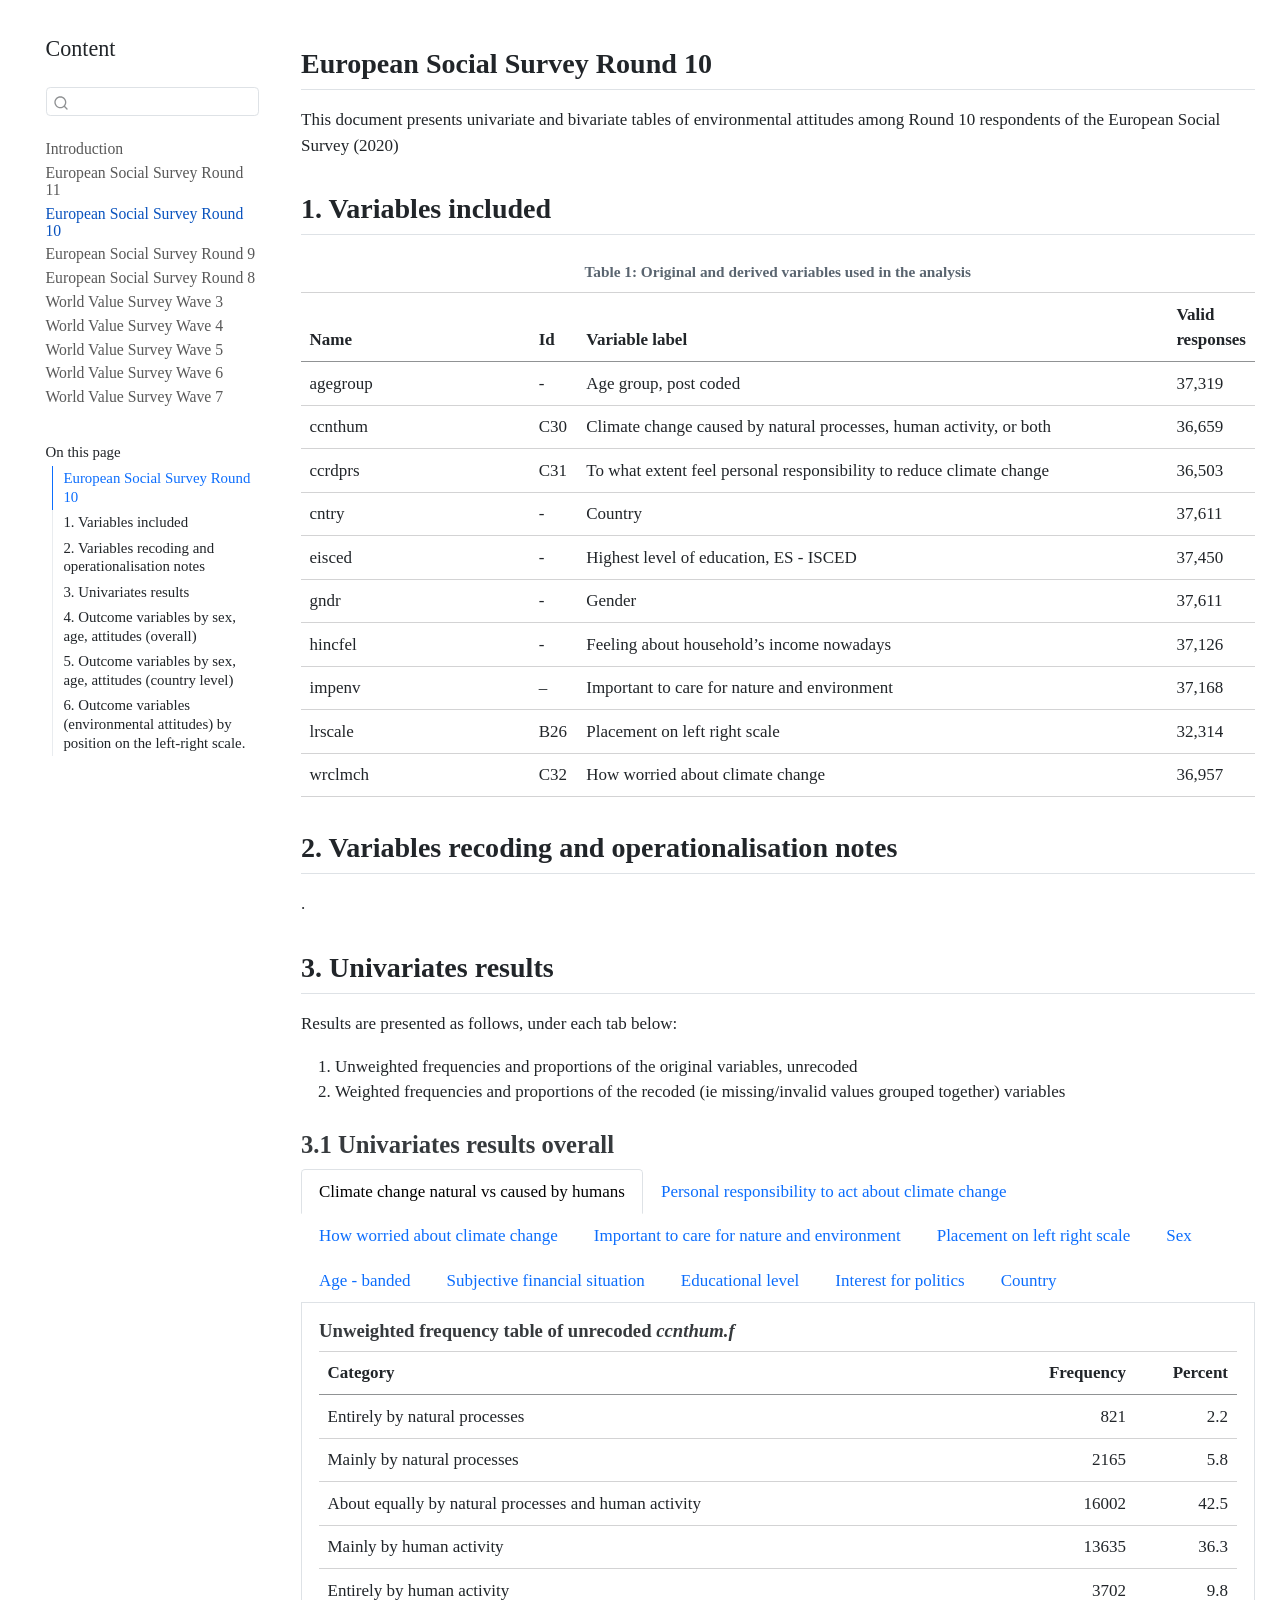
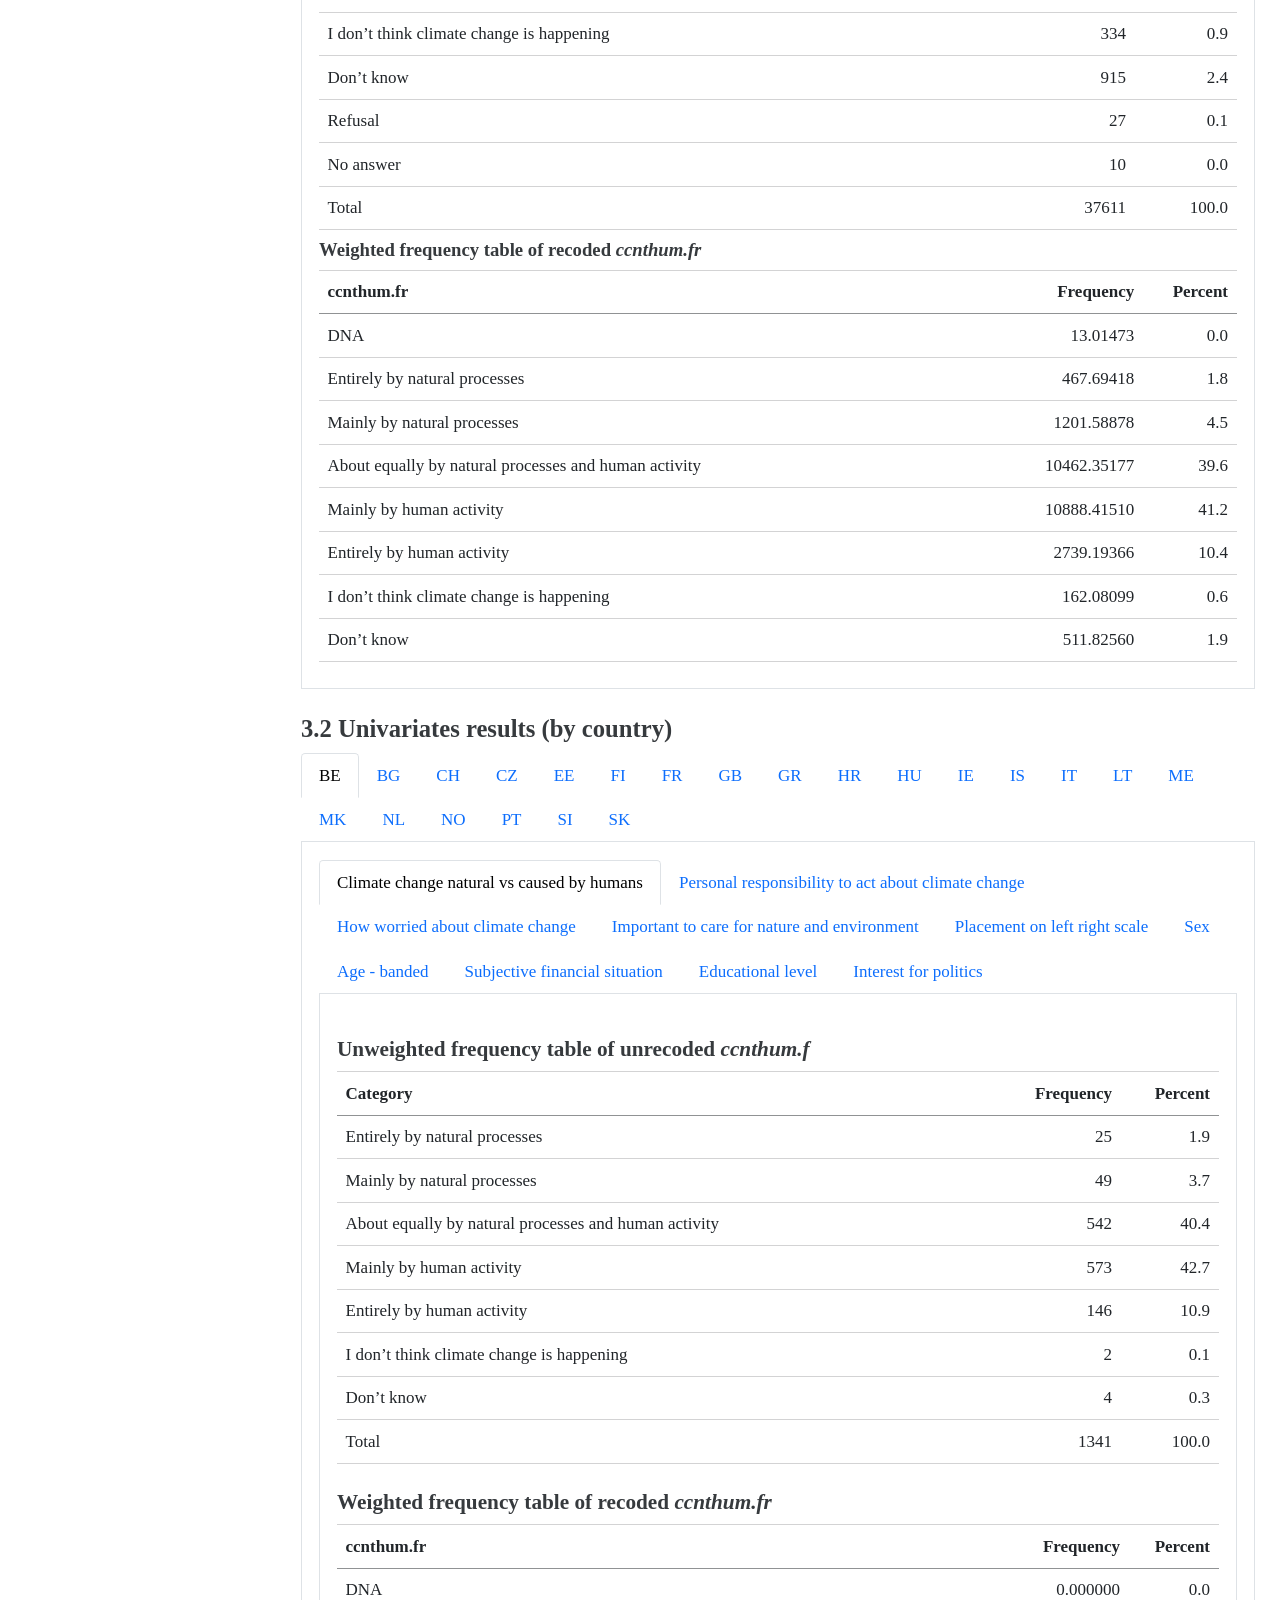
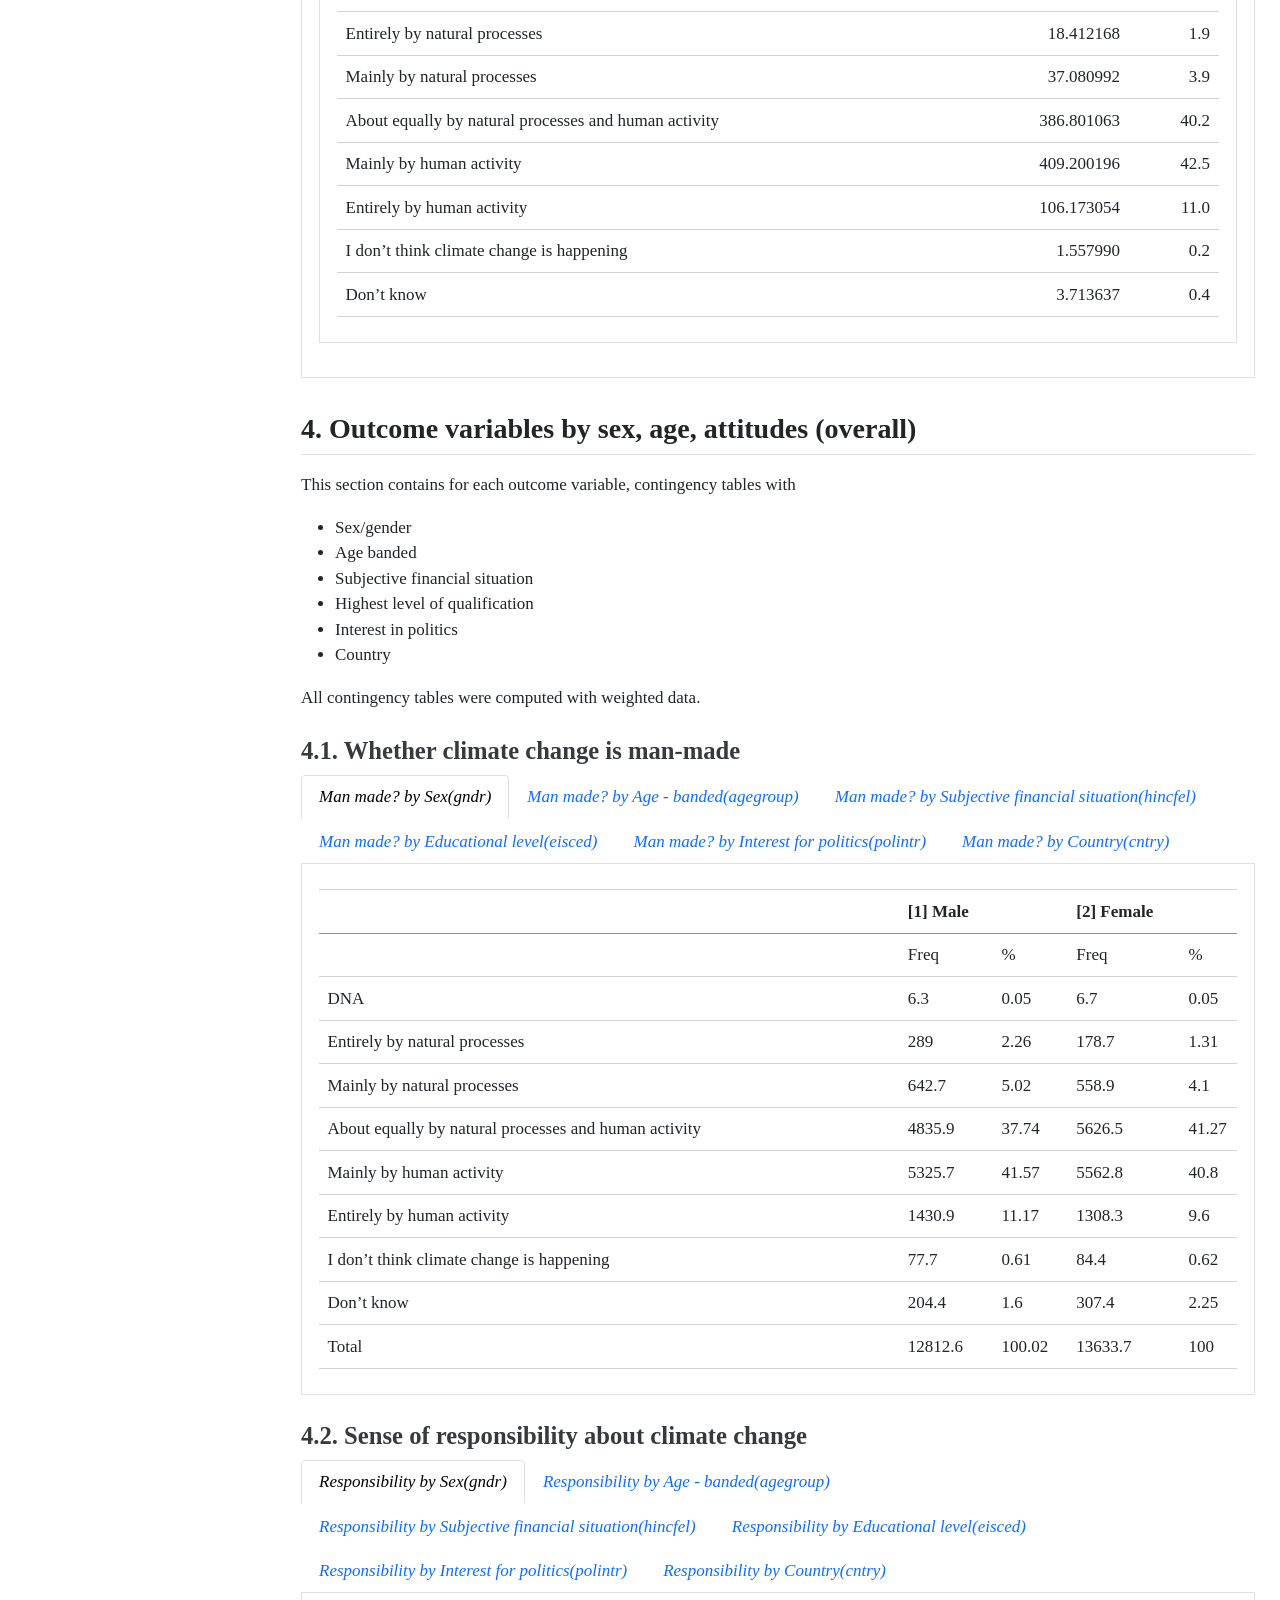
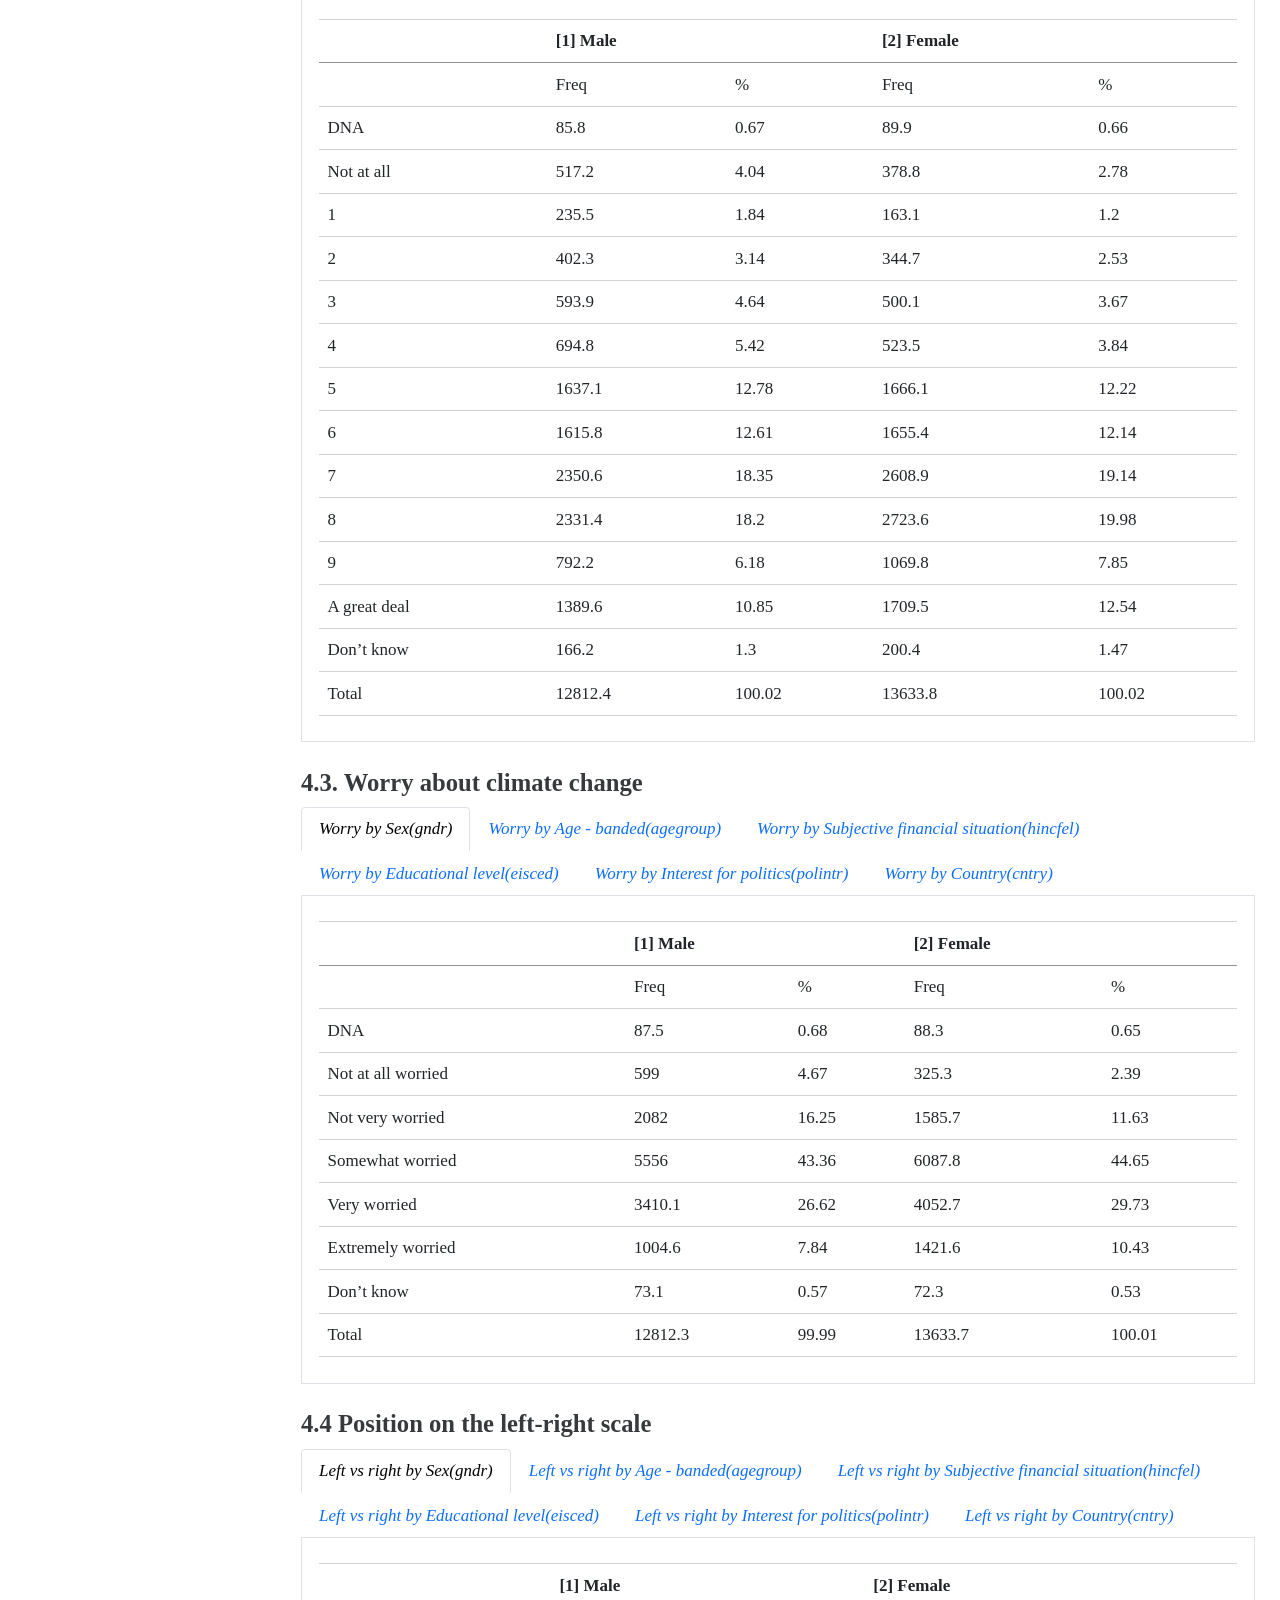
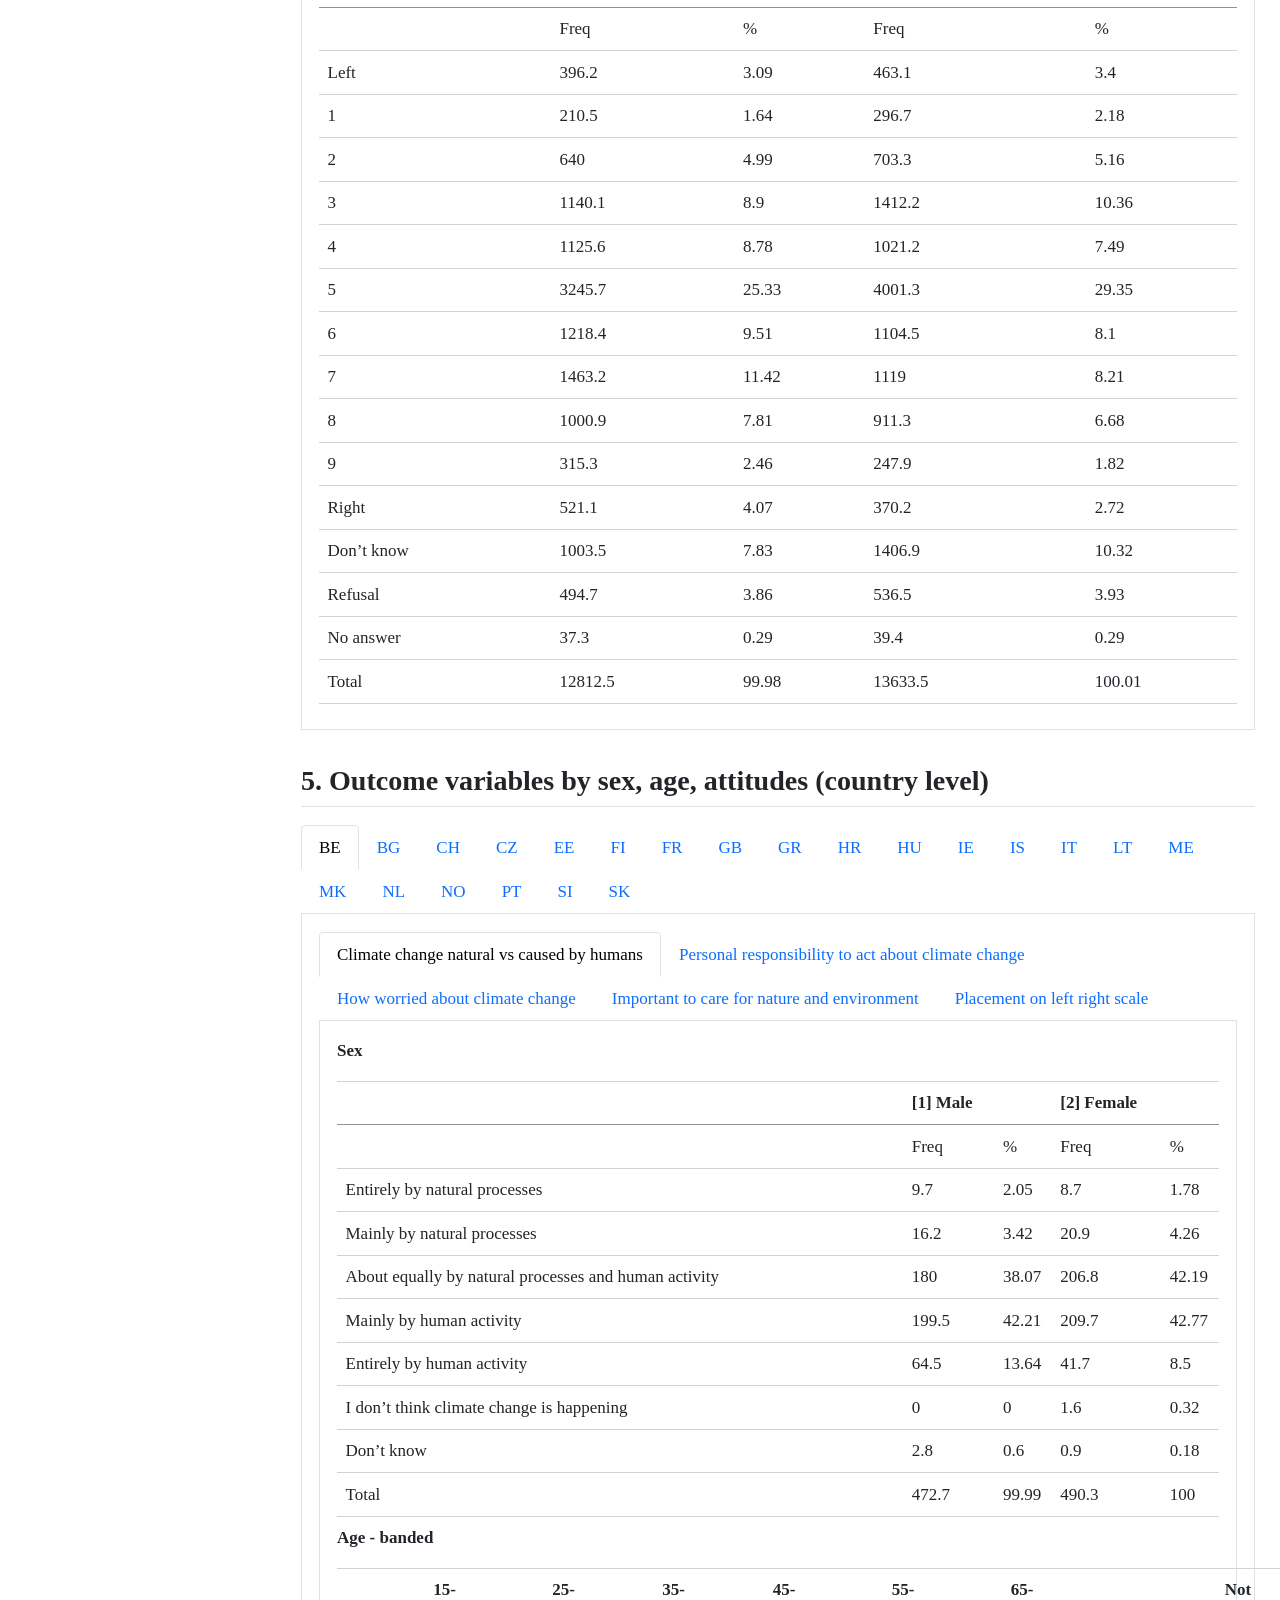
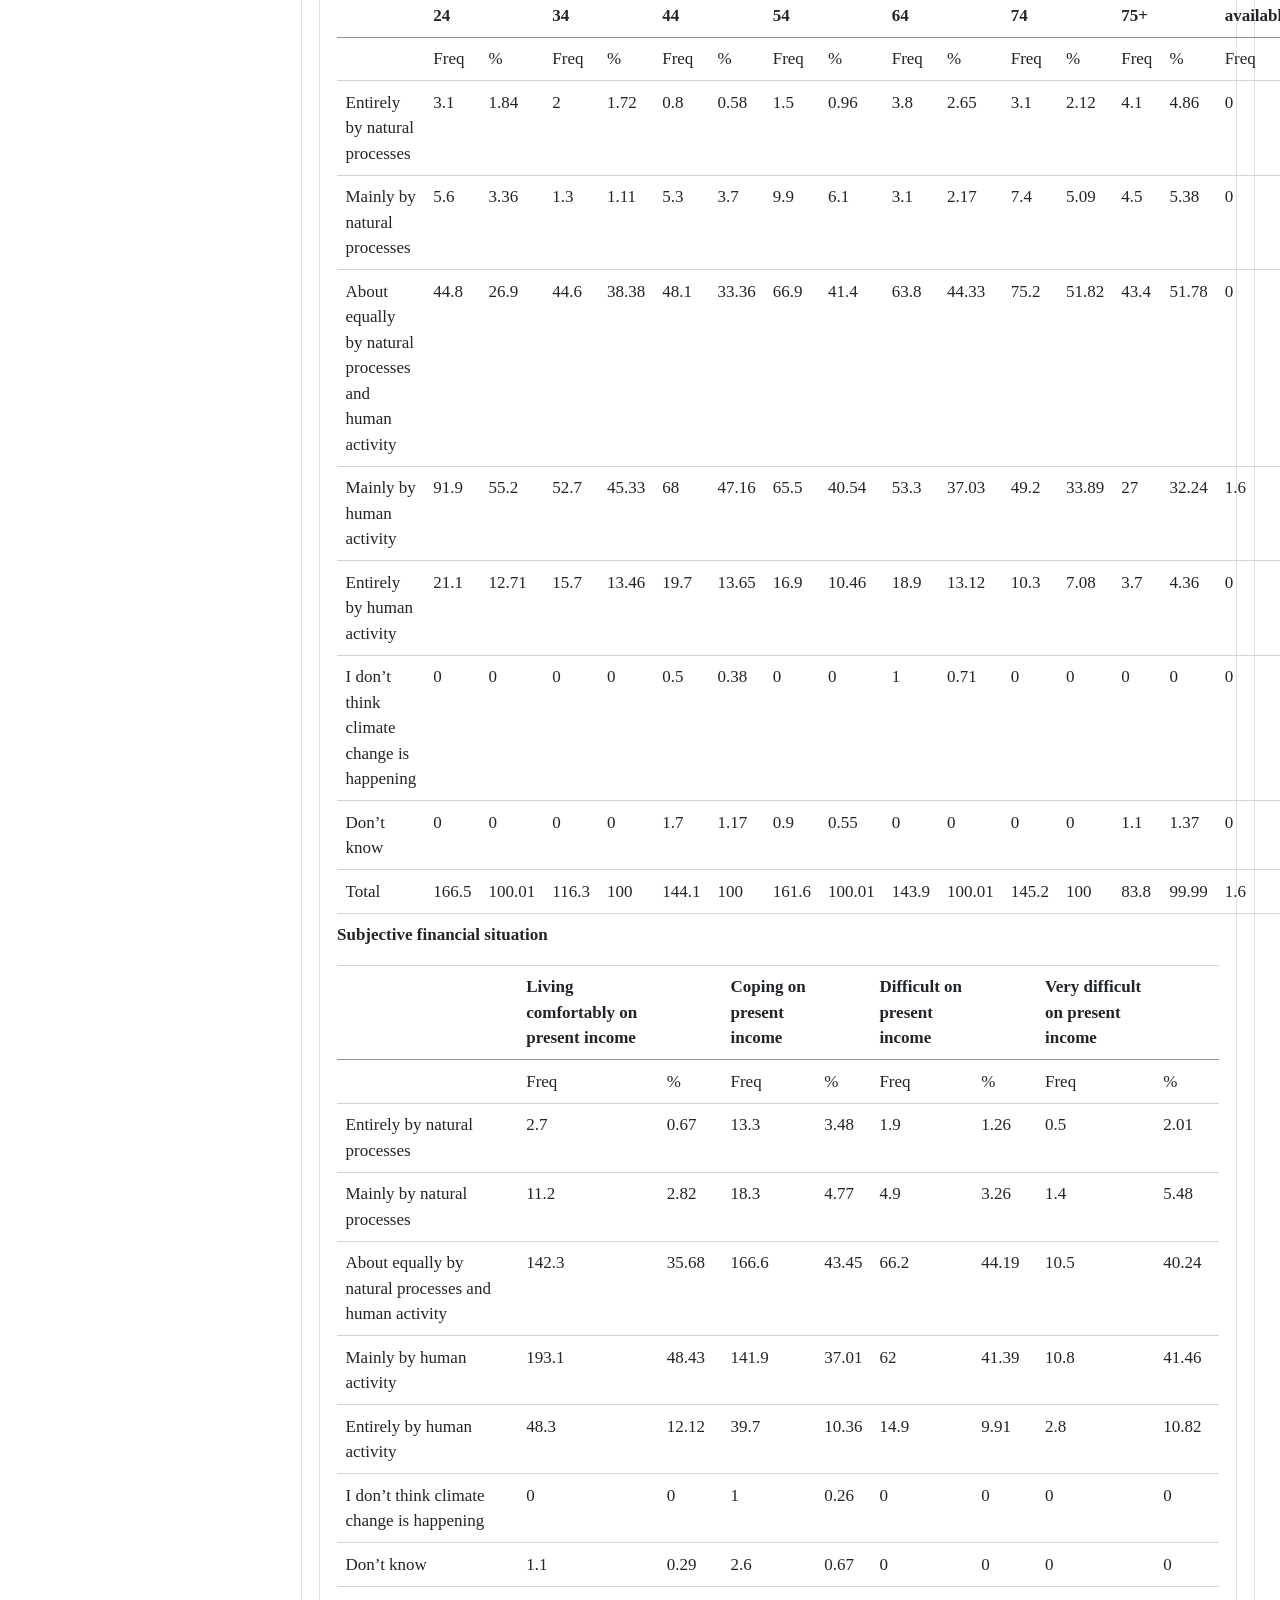
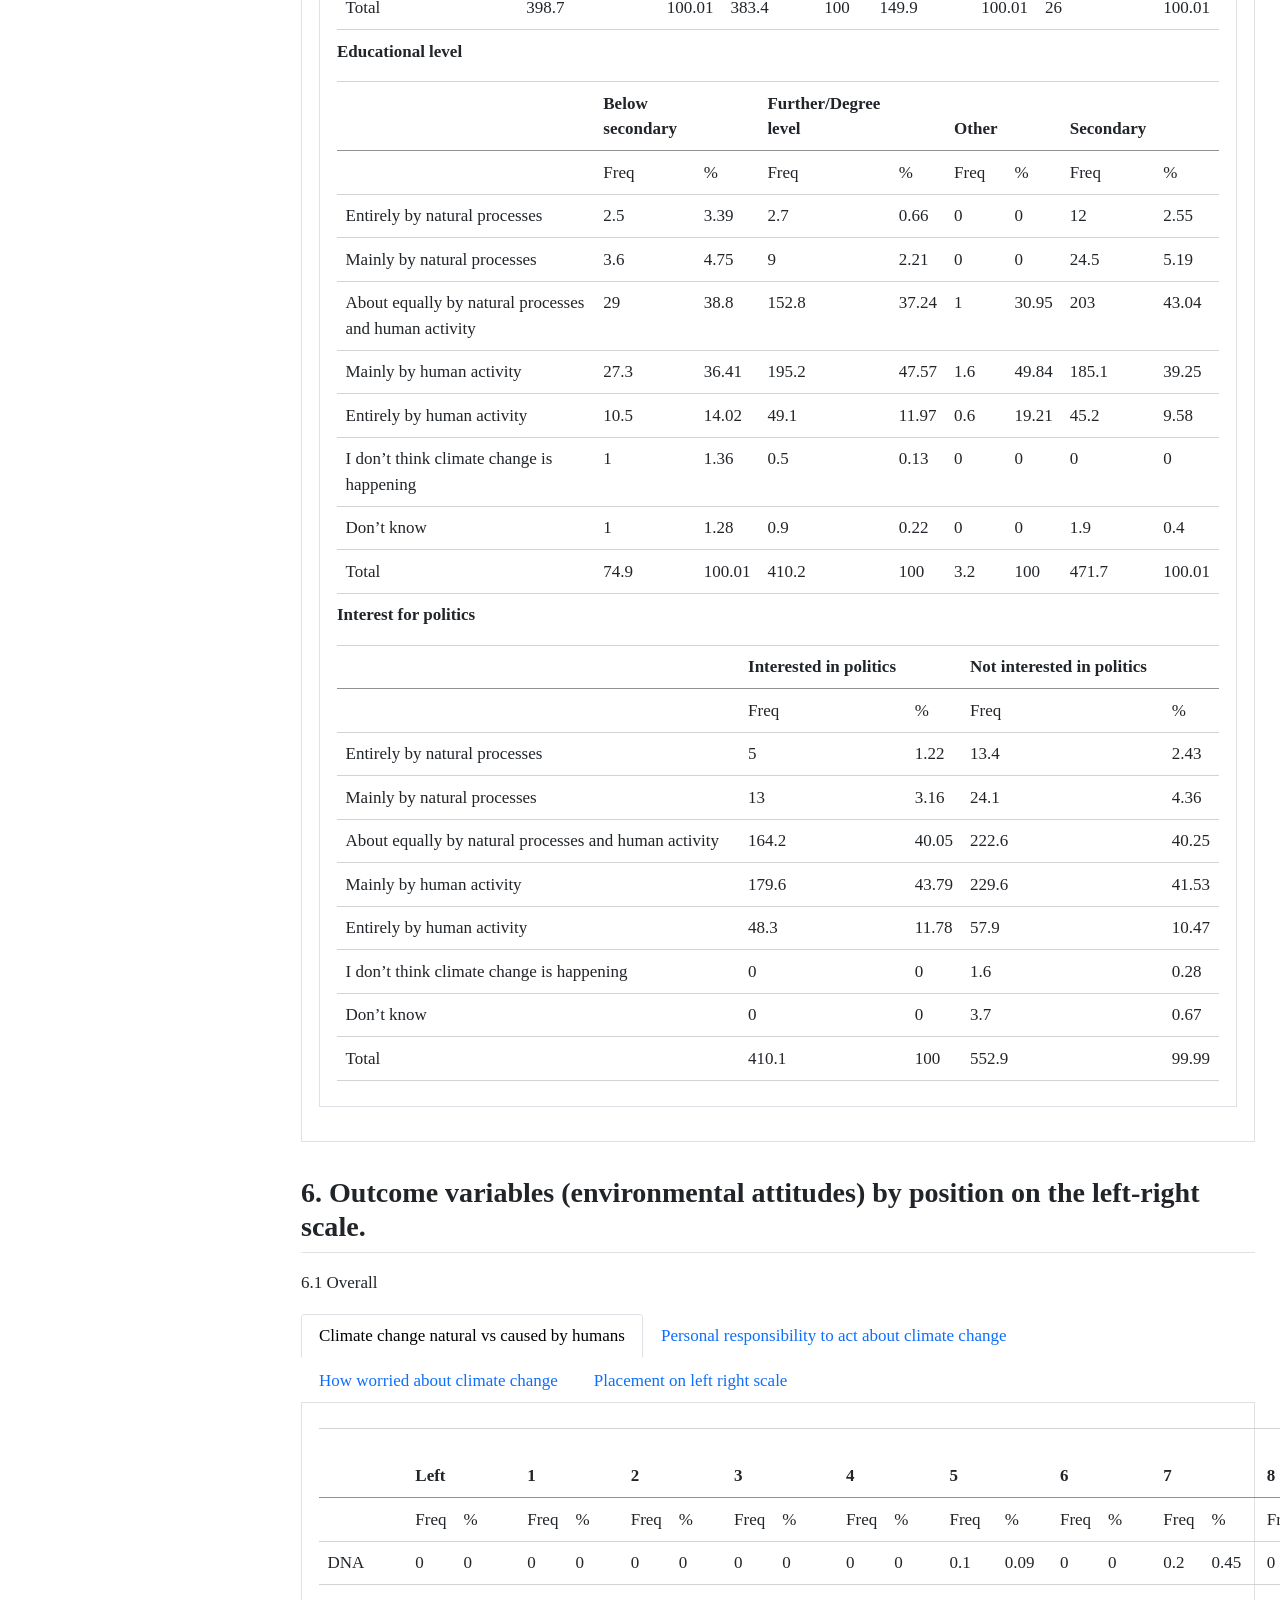
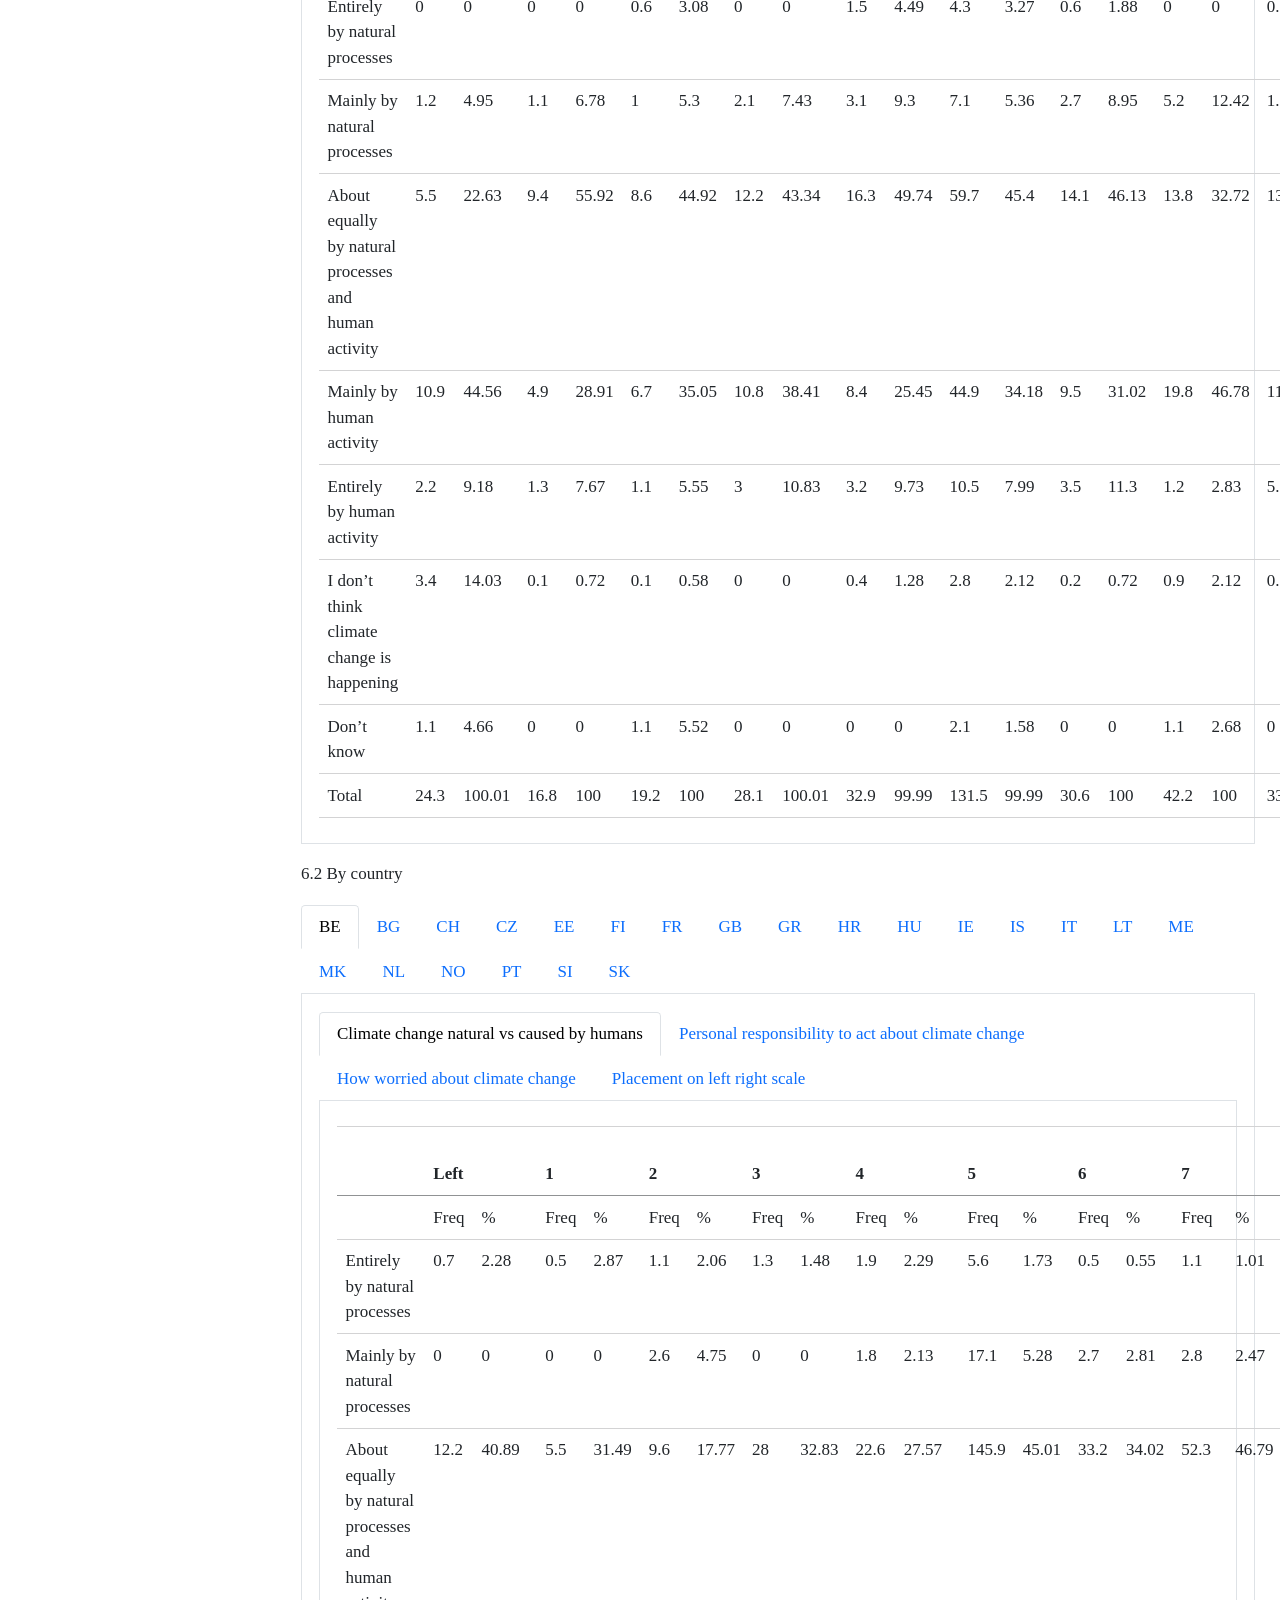
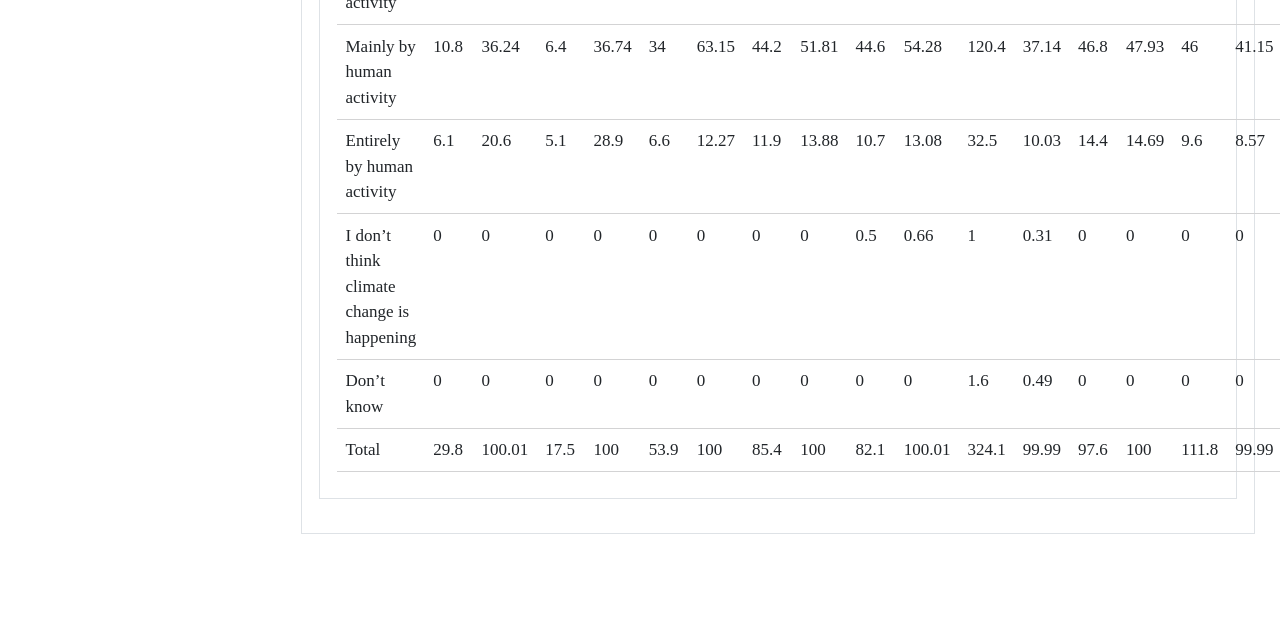
